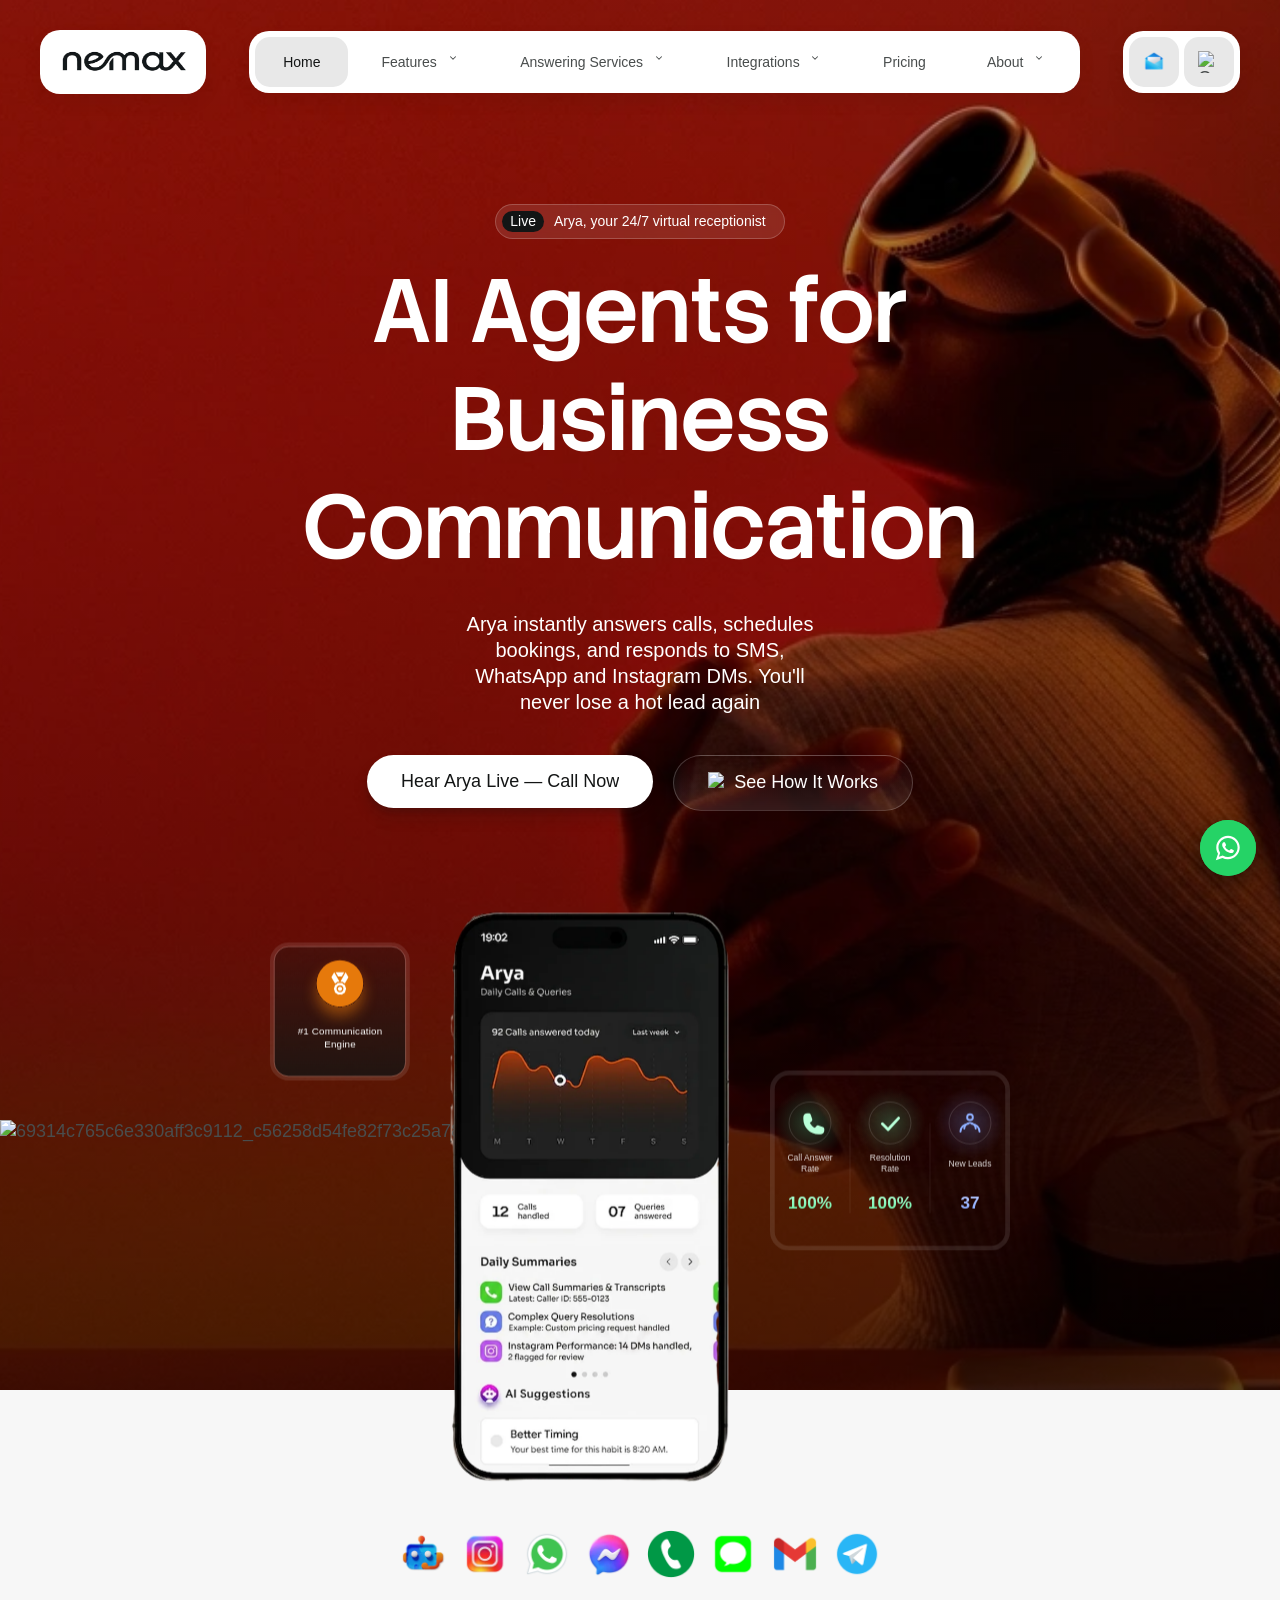
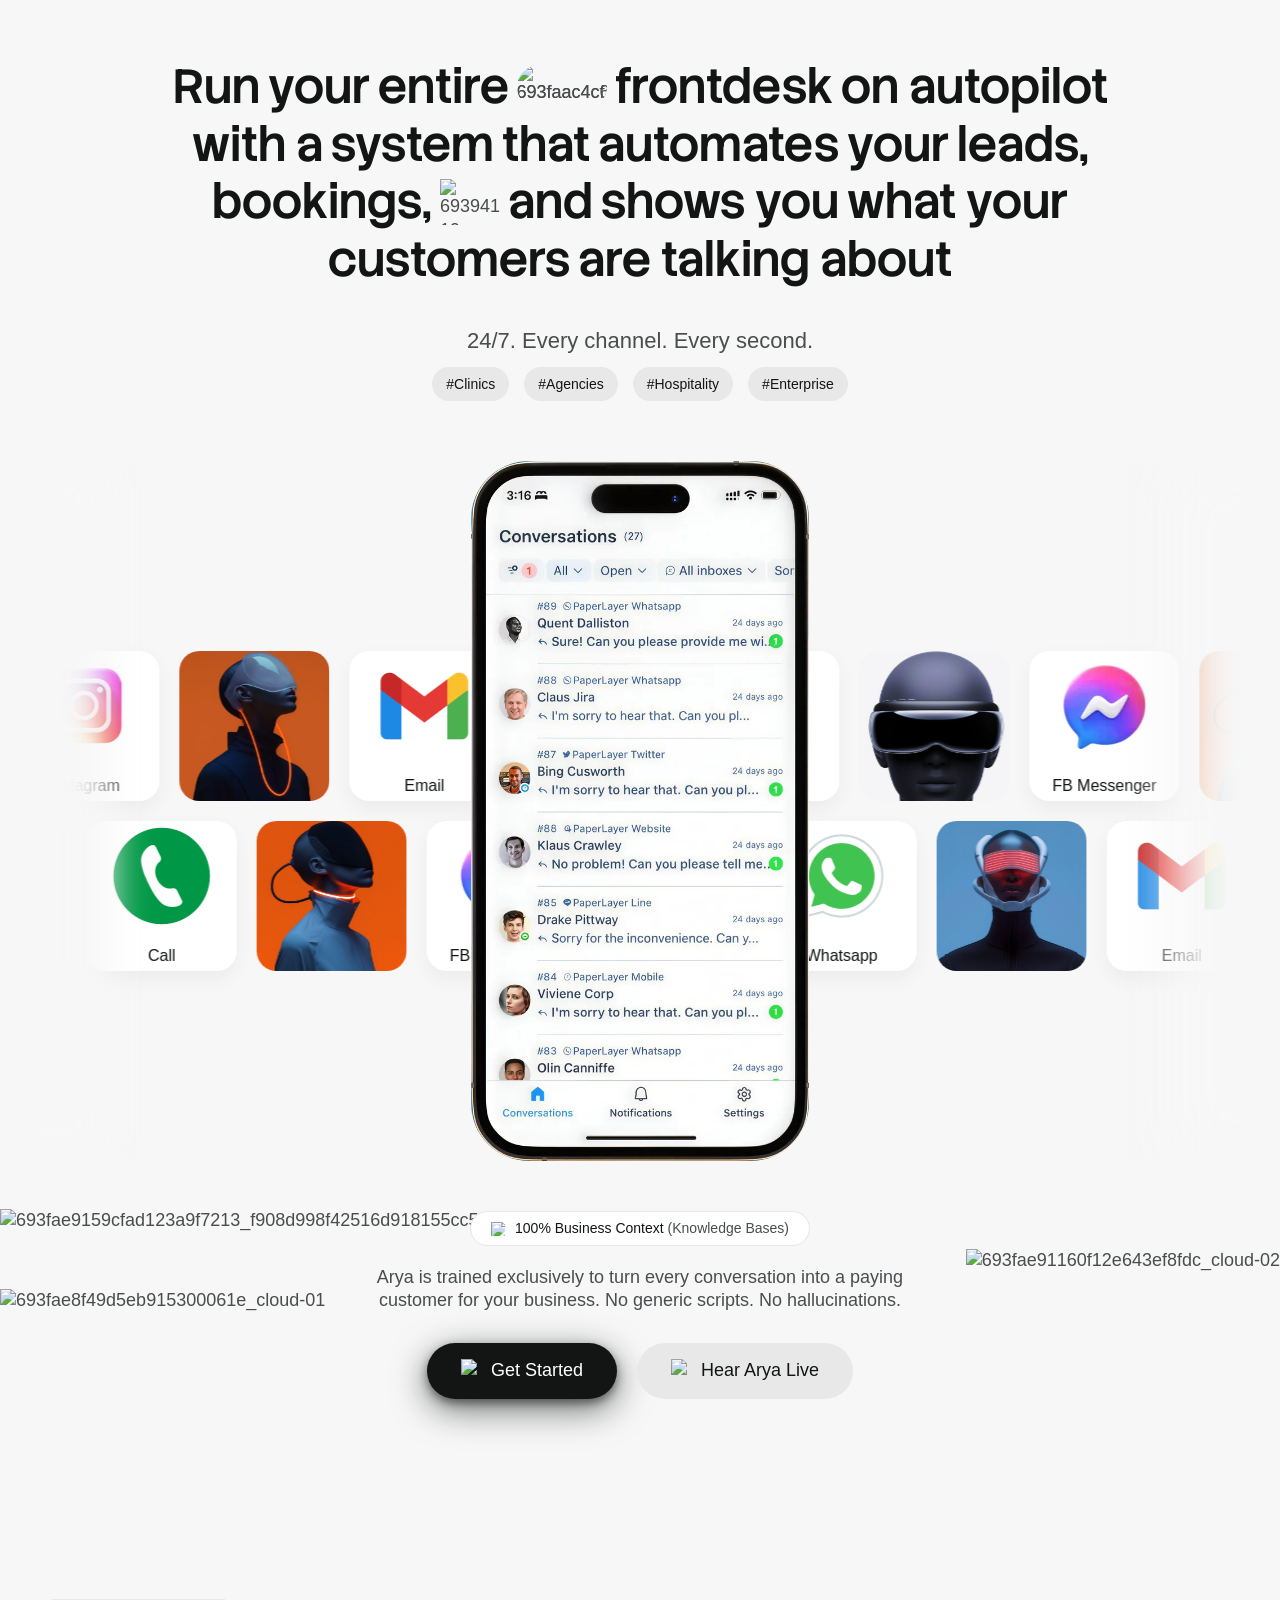
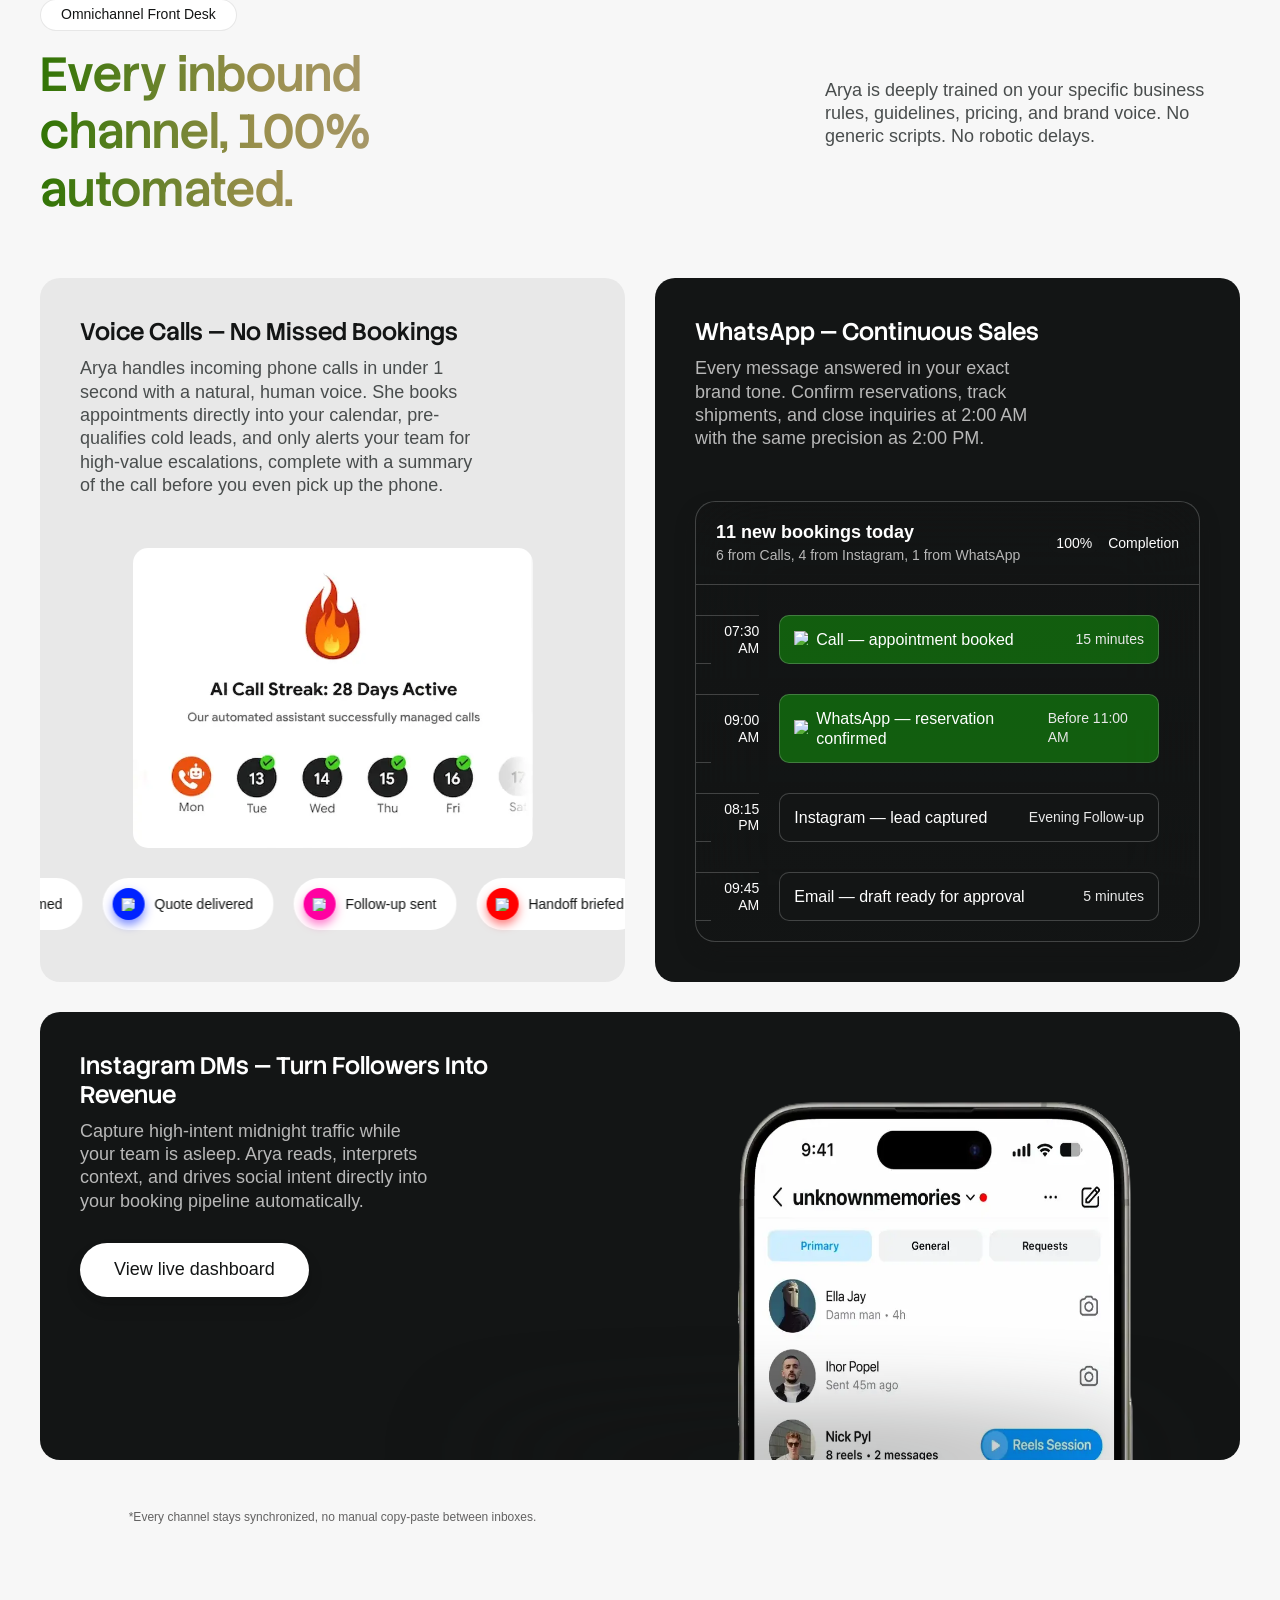
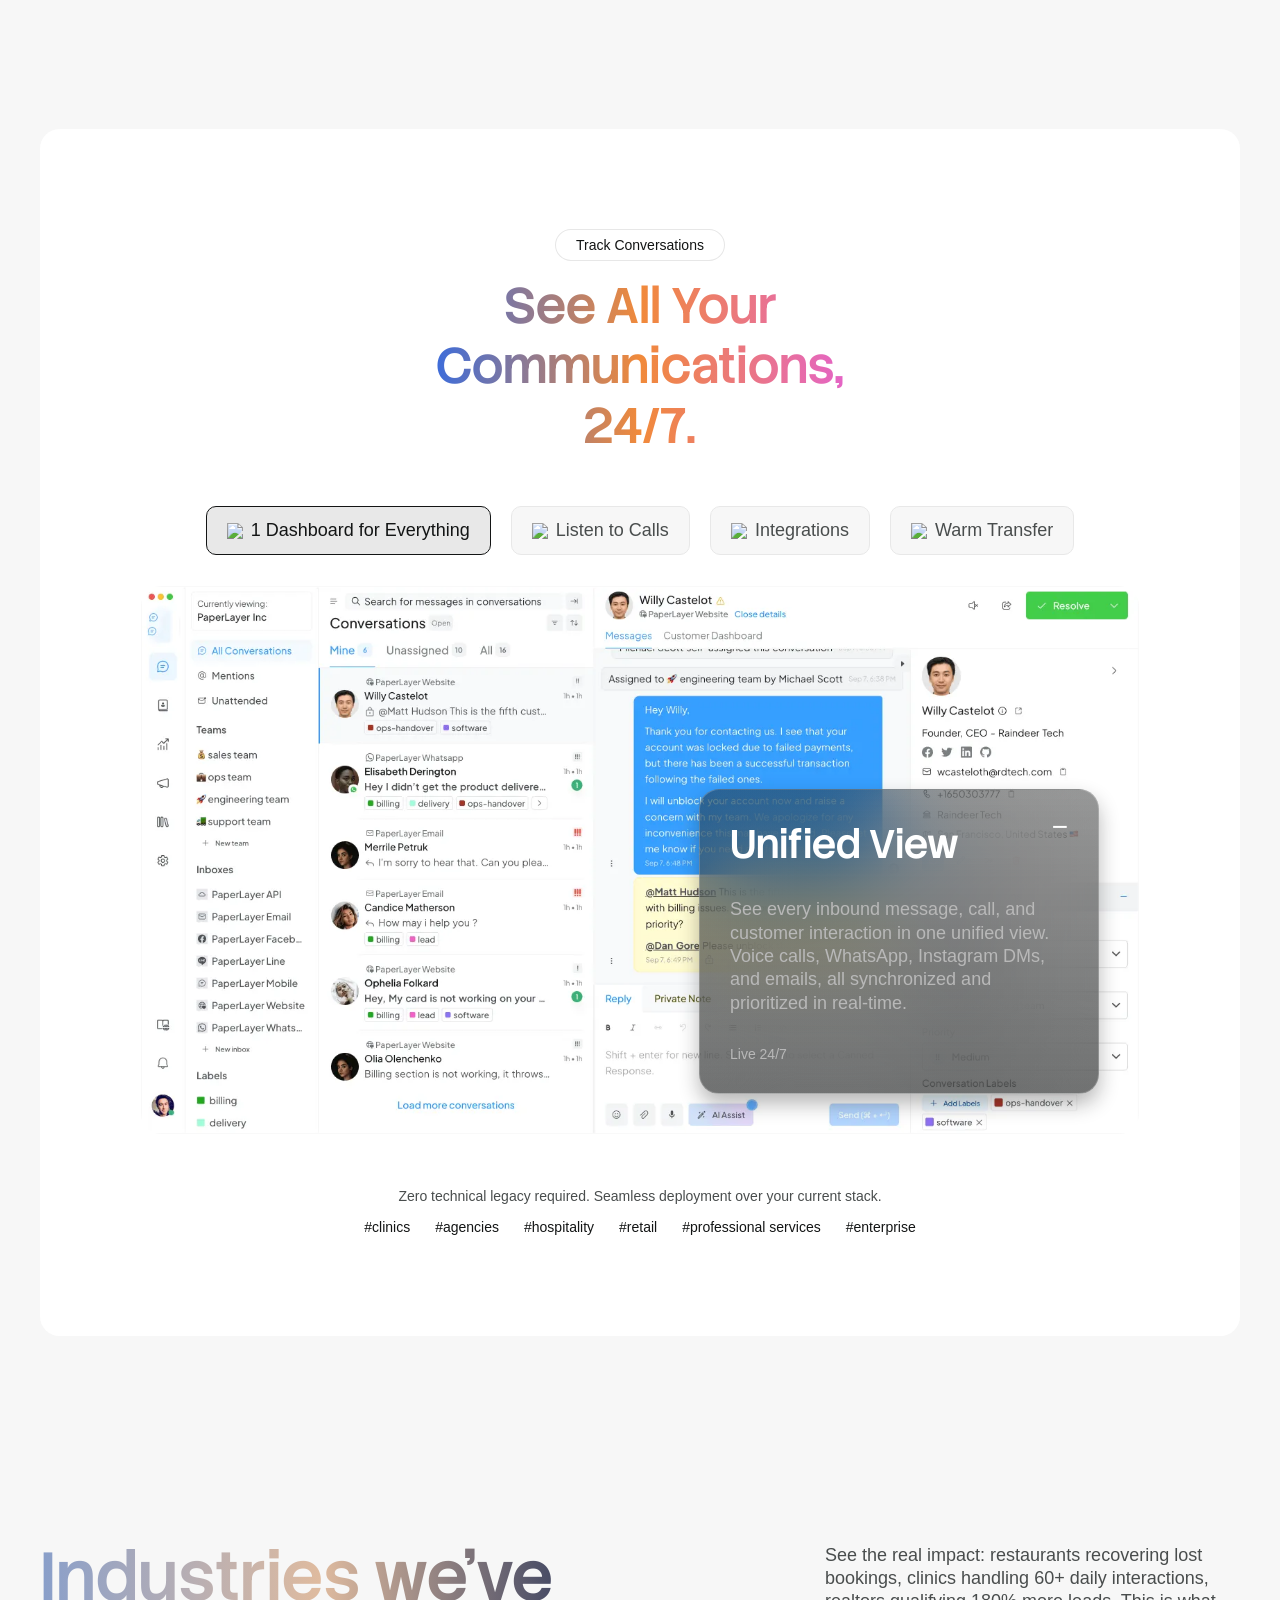
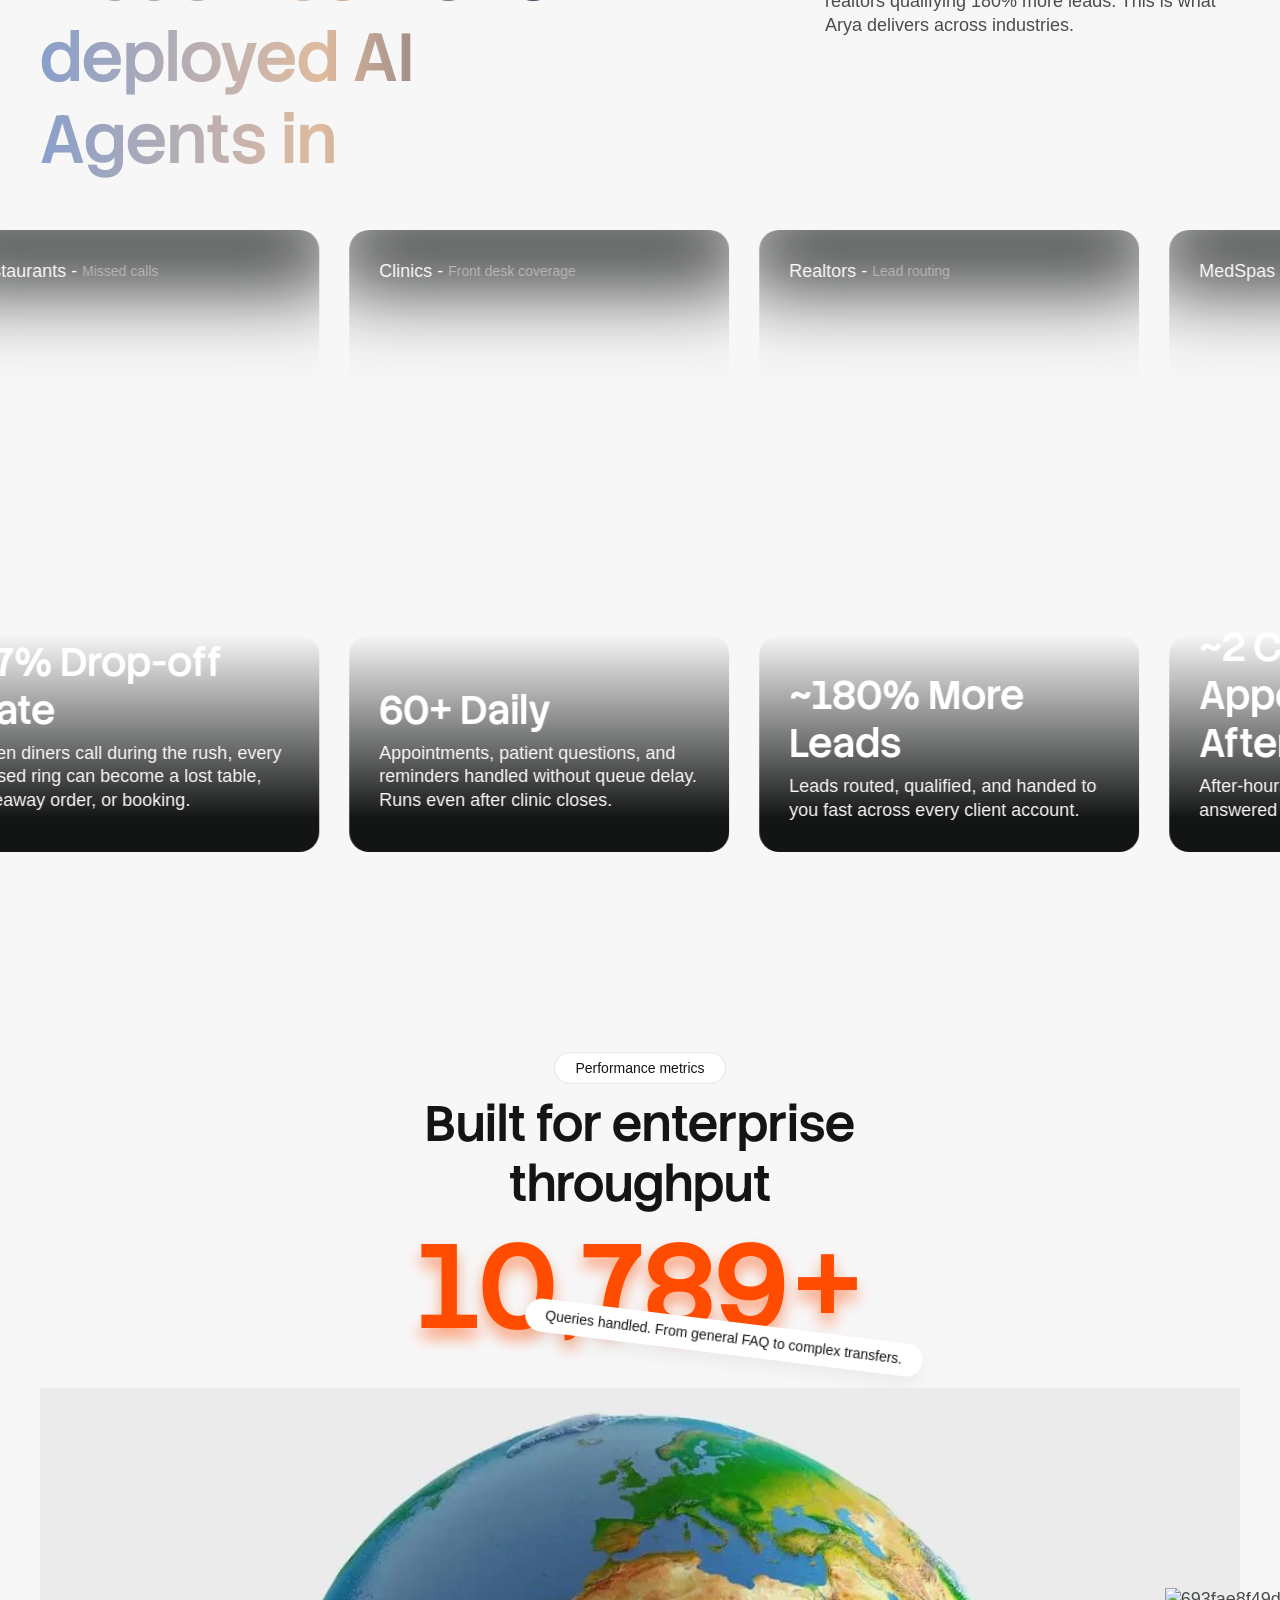
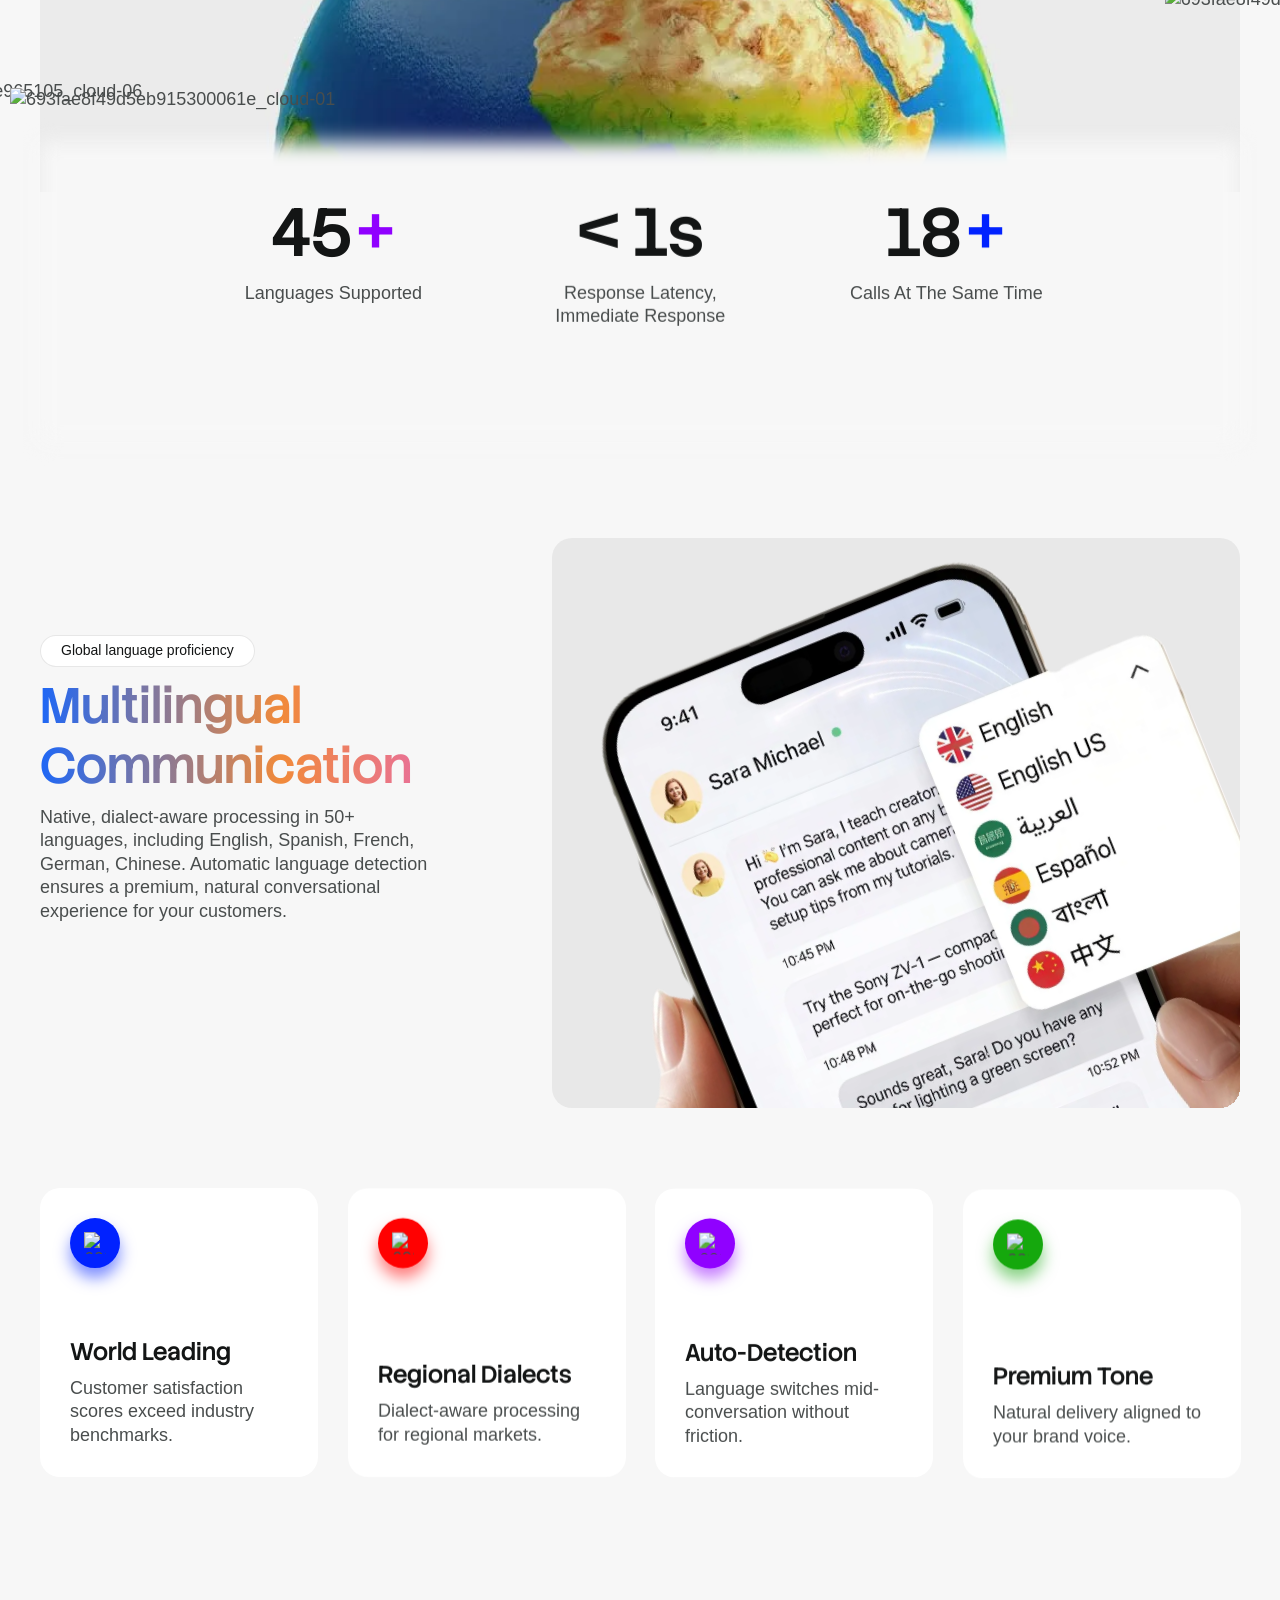
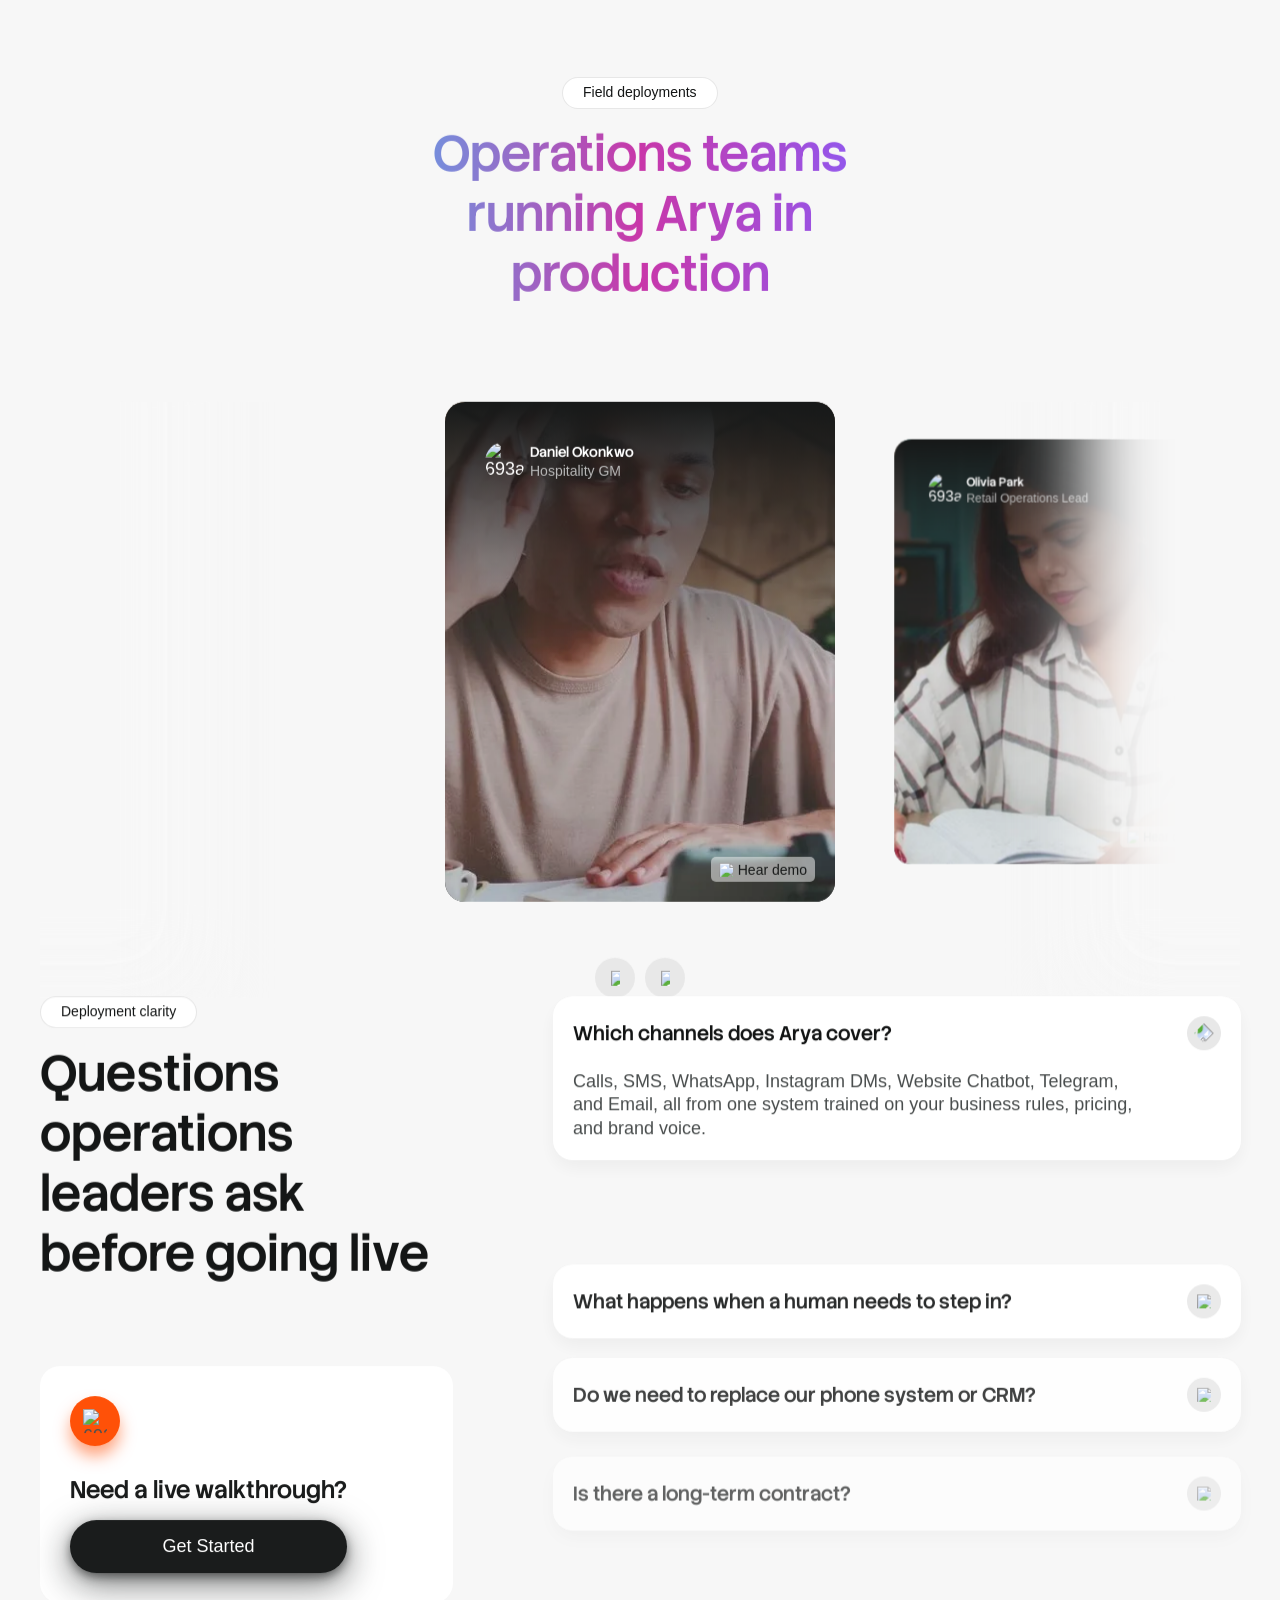
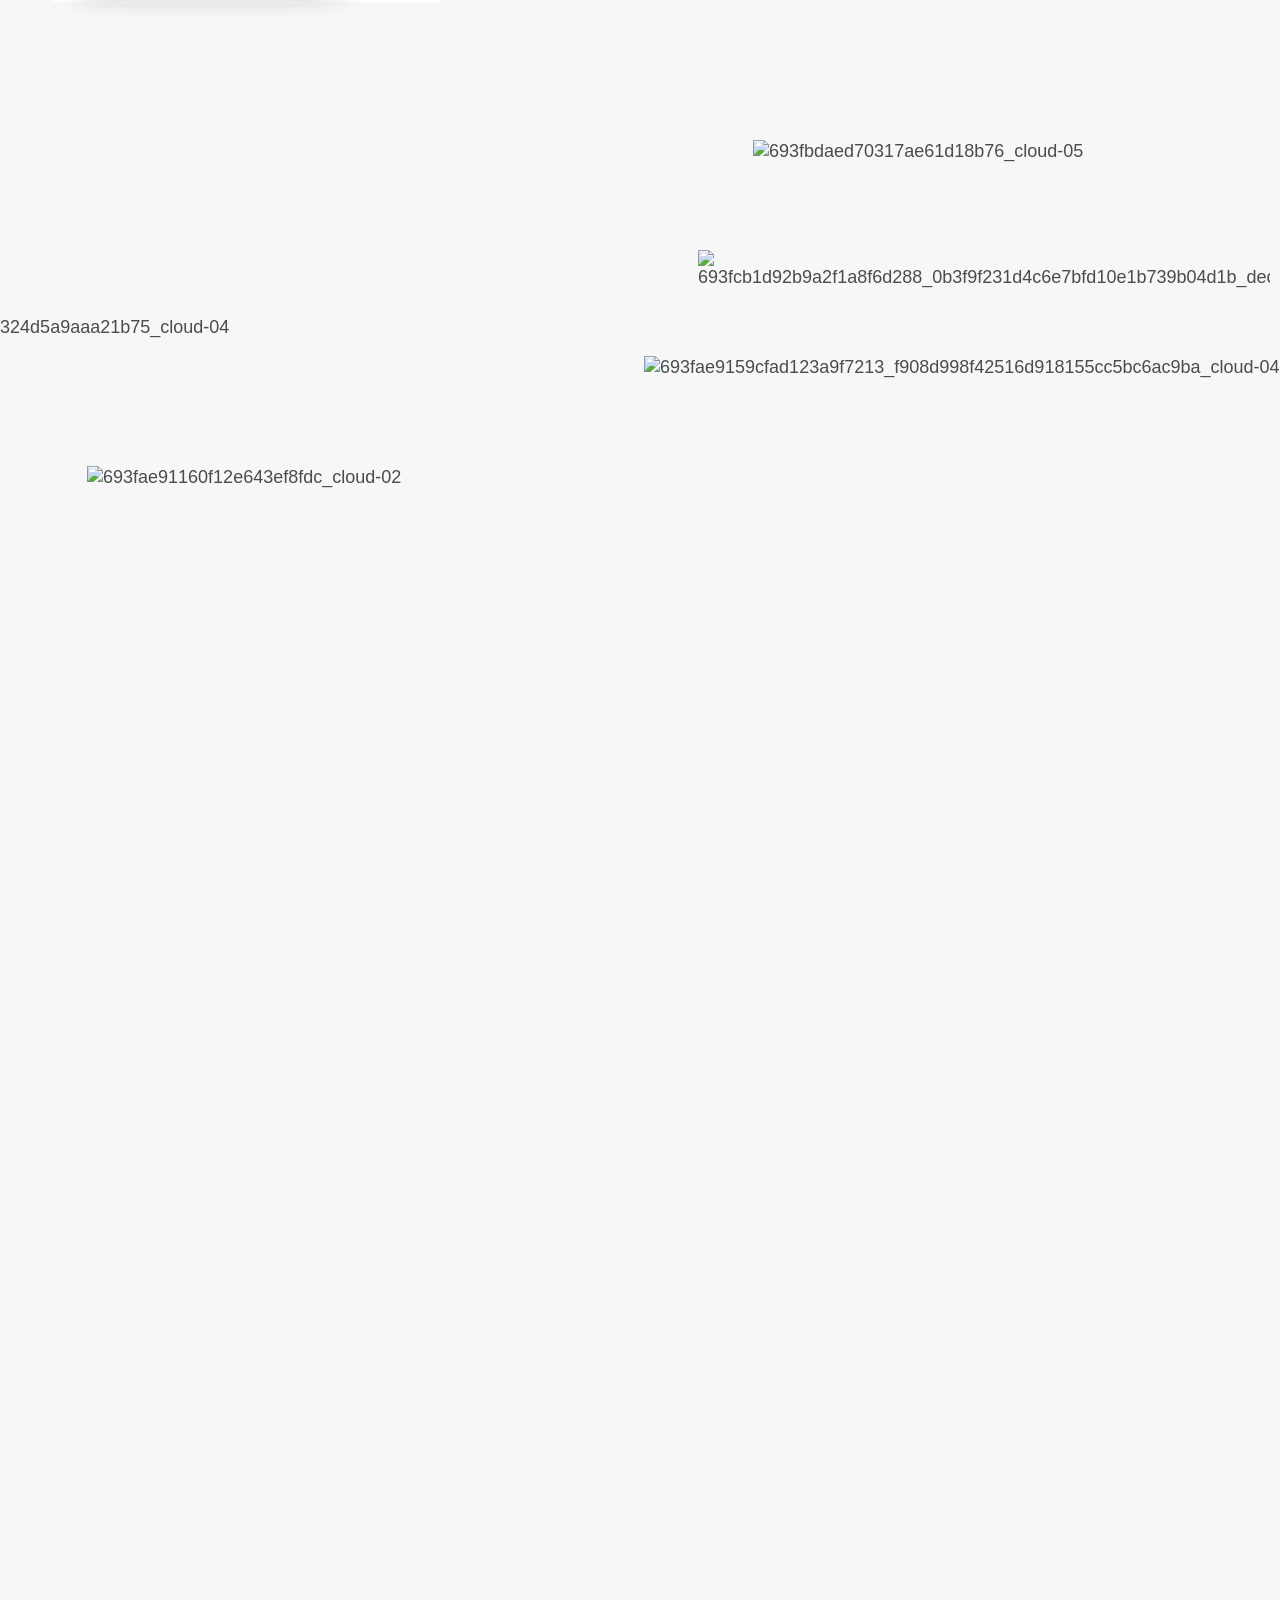
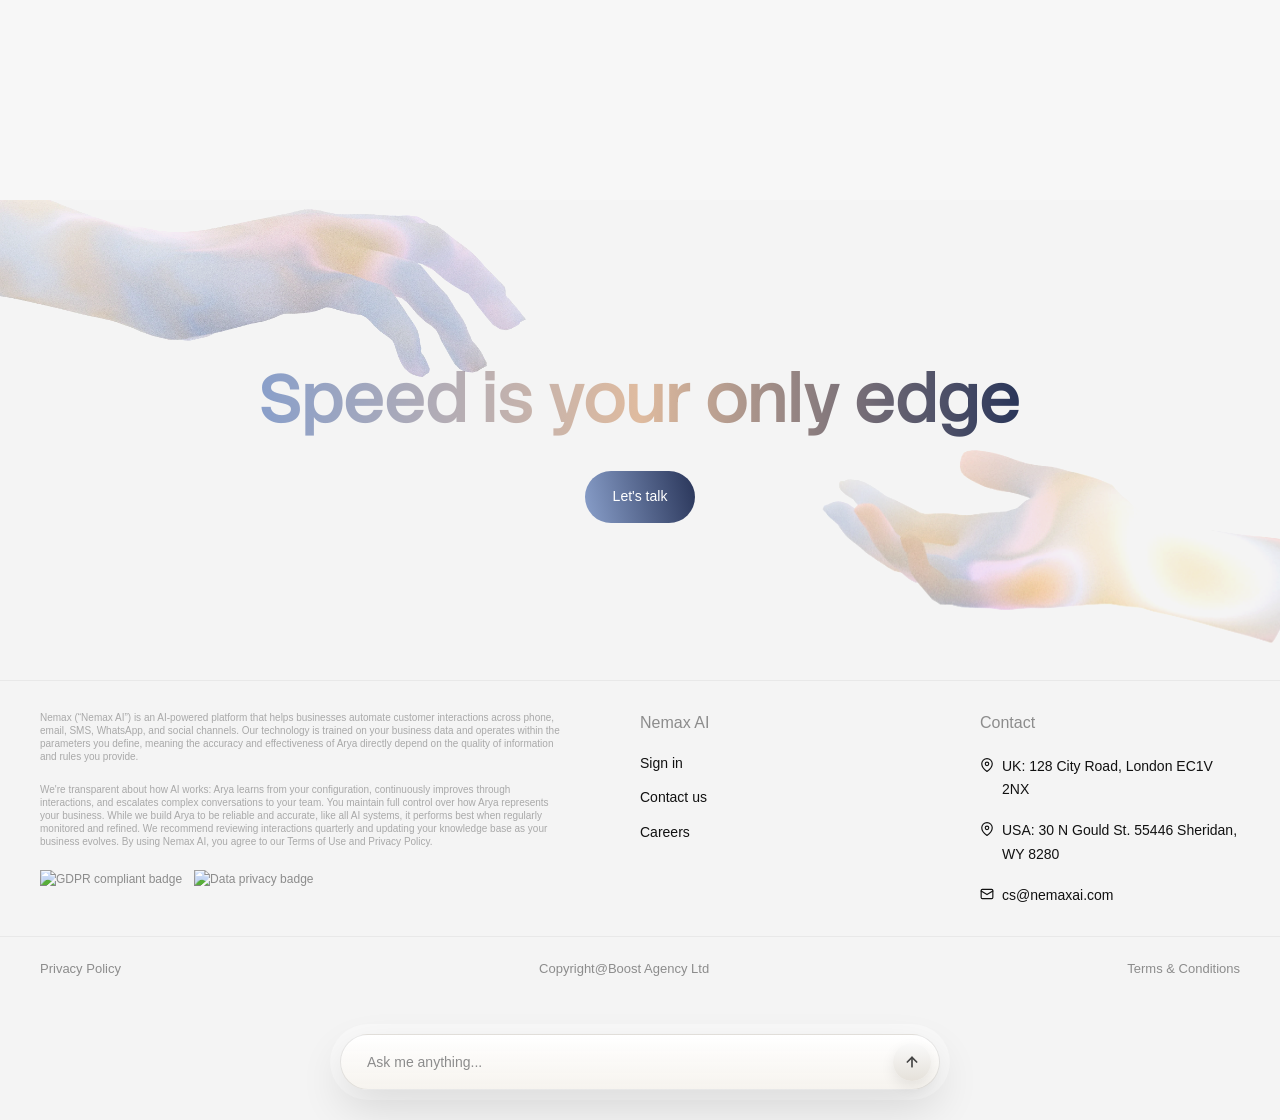
==== index.html @ 923f1799 "PageSpeed pass: unblock render, cache long-term, shrink oversized images - main.css, grid-distortion" ====
<!DOCTYPE html>
<html data-wf-domain="nemaxai.com" data-wf-page="692fd4f000a6f446ca91cb0e" data-wf-site="692fd4f000a6f446ca91cb33"
  lang="en">

<head>
  <meta charset="utf-8" />
  <link crossorigin="anonymous" href="https://cdn.prod.website-files.com" rel="preconnect" />
  <title>Nemax AI - Business Communication AI</title>
  <meta
    content="Nemax AI deploys custom AI voice receptionists and conversational agents that answer every call, message, and DM instantly. 24/7 omnichannel automation across Voice, WhatsApp, Instagram, and Email. Zero missed revenue."
    name="description" />
  <meta content="Nemax AI — AI Agents for Business Communication" property="og:title" />
  <meta
    content="Nemax AI builds AI receptionists and conversational agents that answer every call, message, and DM instantly. 24/7 omnichannel automation across Voice, SMS, WhatsApp, Instagram, Email, and Webchat."
    property="og:description" />
  <meta content="https://cdn.prod.website-files.com/692fd4f000a6f446ca91cb33/6944ccac91942e7be269cec1_open-graph.png"
    property="og:image" />
  <meta content="Nemax AI — AI Agents for Business Communication" name="twitter:title" />
  <meta
    content="Nemax AI deploys custom AI voice receptionists and conversational agents that answer every call, message, and DM instantly. 24/7 omnichannel automation across Voice, WhatsApp, Instagram, and Email. Zero missed revenue."
    name="twitter:description" />
  <meta content="website" property="og:type" />
  <meta content="summary_large_image" name="twitter:card" />
  <meta content="width=device-width, initial-scale=1" name="viewport" />

    <link rel="preload" as="image" href="assets/1.webp" media="(min-width: 768px)" fetchpriority="high" />
  <link rel="preload" as="image" href="assets/2.webp" media="(max-width: 767px)" fetchpriority="high" />
  <link href="css/main.css?v=20260716" rel="preload" as="style" onload="this.onload=null;this.rel='stylesheet'" />
  <noscript><link href="css/main.css?v=20260716" rel="stylesheet" type="text/css" /></noscript>
  <link href="css/grid-distortion.css?v=20260716" rel="preload" as="style" onload="this.onload=null;this.rel='stylesheet'" />
  <noscript><link href="css/grid-distortion.css?v=20260716" rel="stylesheet" type="text/css" /></noscript>
  <style>
    @media (min-width:992px) {
      html.w-mod-js:not(.w-mod-ix) [data-w-id="754c22e1-f203-d255-f1b7-88b23fd452a5"] {
        height: 700px;
      }

      html.w-mod-js:not(.w-mod-ix) [data-w-id="f11acc1e-6338-3809-3b2a-a2f63929fd11"] {
        opacity: 1;
      }

      html.w-mod-js:not(.w-mod-ix) [data-w-id="6629111b-9c67-6624-644a-b3fc23dc7fbb"] {
        opacity: 1;
      }
    }

    @media (max-width: 767px) {
      .mobile-image {
        border-radius: 28px !important;
      }
    }
  </style>
  <link href="https://fonts.googleapis.com" rel="preconnect" />
  <link crossorigin="anonymous" href="https://fonts.gstatic.com" rel="preconnect" />
  <link href="https://cdn.cosmos.so" rel="preconnect" />
  <link href="https://obsidianos.com" rel="preconnect" />
  <link href="https://fonts.googleapis.com/css2?family=Stack+Sans+Headline:wght@400;500&amp;family=Google+Sans+Flex:wght@400&amp;display=swap" rel="preload" as="style" onload="this.onload=null;this.rel='stylesheet'" />
  <noscript><link href="https://fonts.googleapis.com/css2?family=Stack+Sans+Headline:wght@400;500&amp;family=Google+Sans+Flex:wght@400&amp;display=swap" rel="stylesheet" /></noscript>
  <script
    type="text/javascript">!function (o, c) { var n = c.documentElement, t = " w-mod-"; n.className += t + "js", ("ontouchstart" in o || o.DocumentTouch && c instanceof DocumentTouch) && (n.className += t + "touch") }(window, document);</script>
  <link href="assets/Logos/Nemax AI Logo WR.png" rel="shortcut icon" type="image/x-icon" />
  <link href="https://cdn.prod.website-files.com/692fd4f000a6f446ca91cb33/69412c58d016b78c40940d8b_webclip.png"
    rel="apple-touch-icon" />
  <style>
    .w-webflow-badge {
      position: fixed !important;
      display: None !important;
      visibility: hidden !important;
    }
  </style>
</head>

<body>
  <script src="js/header.js?v=20260716" type="text/javascript"></script>
  <section class="hero-section" fetchpriority="high">
    <div class="hero-media-stage" aria-hidden="true">
      <picture>
        <source media="(max-width: 767px)" srcset="assets/2.webp" />
        <img class="hero-background-image" alt="Arya AI receptionist" src="assets/1.webp" loading="eager" fetchpriority="high" width="1920" height="1080" />
      </picture>
      <div class="hero-media-overlay"></div>
    </div>
    <div class="container">
      <div class="hero-item">
        <div class="hero-badge" data-w-id="6275884b-4ea4-b602-40b8-a73da56c21fc" style="opacity:0">
          <div class="badge">Live</div>
          <div class="badge-text">Arya, your 24/7 virtual receptionist</div>
        </div>
        <h1 class="hero-title" data-w-id="cc951718-c584-7536-1330-88981d2c7715" style="opacity:0">AI Agents for <br>
          Business Communication</h1>
        <p class="hero-description" data-w-id="85609163-f2e8-c296-d6a5-53b7bfba41a9" style="opacity:0">Arya instantly answers calls, schedules bookings, and responds to SMS, WhatsApp and Instagram DMs. You'll never lose a hot lead again</p>
        <div class="hero-button-inline" data-w-id="97957c89-f61a-fa2b-91da-48dfbde9d0d5" style="opacity:0"><a
            class="button-black w-variant-44ac93c6-64e8-c70f-5190-34c279fe7231 w-inline-block"
            data-w-id="043f7d07-2174-a763-34b4-123a1db8a825" data-wf--button-black--variant="button-white"
            href="tel:+12137552838">
            <div class="button-text-wrap">
              <div class="button-text w-variant-44ac93c6-64e8-c70f-5190-34c279fe7231 one">Hear Arya Live — Call Now
              </div>
              <div class="button-text w-variant-44ac93c6-64e8-c70f-5190-34c279fe7231 two">Hear Arya Live — Call Now
              </div>
            </div>
          </a><a class="button-outline w-inline-block" data-w-id="f5d5a028-0494-7aa9-8999-de7ea8ed0044" href="#usecase">
            <div class="button-outline-wrap">
              <div class="button-outline-icon one"><img alt="69302913b10282da99569eaf_icon-03" class="play-icon"
                  loading="lazy"
                  src="https://cdn.prod.website-files.com/692fd4f000a6f446ca91cb33/69302913b10282da99569eaf_icon-03.svg" />
                <div class="button-outline-text">See How It Works</div>
              </div>
              <div class="button-outline-icon two"><img alt="69302913b10282da99569eaf_icon-03" class="play-icon"
                  loading="lazy"
                  src="https://cdn.prod.website-files.com/692fd4f000a6f446ca91cb33/69302913b10282da99569eaf_icon-03.svg" />
                <div class="button-outline-text">See How It Works</div>
              </div>
            </div>
          </a></div>
        <p class="badge-text" data-w-id="97957c89-f61a-fa2b-91da-48dfbde9d0d6" style="opacity:0">Zero Contract. Live in
          24 hours. Set Up via a Single Call.</p>
      </div>
      <div class="hero-image-item" data-w-id="ac65181e-43d6-a26f-5736-8be33623e601" style="opacity:0">
        <img alt="heroside1" class="dashboard-01" data-w-id="3051b51d-bf6f-16d2-396b-6ce436a49848"
          id="w-node-_3051b51d-bf6f-16d2-396b-6ce436a49848-ca91cb0e" loading="lazy" src="assets/heroside1.svg" /><img
          alt="Arya Dashboard" class="dashboard-02" data-w-id="ad845c90-5875-edbd-040e-7208394f7059"
          id="w-node-ad845c90-5875-edbd-040e-7208394f7059-ca91cb0e" loading="lazy"
          src="assets/Arya Dashboard.webp" /><img alt="heroside2" class="dashboard-03"
          data-w-id="99292349-c841-c5d9-12de-283da1990163" id="w-node-_99292349-c841-c5d9-12de-283da1990163-ca91cb0e"
          loading="lazy" src="assets/heroside2.svg" />
      </div>
    </div>
    <div class="hero-overlay"></div><img alt="69314c765c6e330aff3c9112_c56258d54fe82f73c25a78279938bc14_vector-01"
      class="hero-vector" fetchpriority="high" loading="lazy" sizes="(max-width: 1920px) 100vw, 1920px"
      src="https://cdn.prod.website-files.com/692fd4f000a6f446ca91cb33/69314c765c6e330aff3c9112_c56258d54fe82f73c25a78279938bc14_vector-01.webp"
      srcset="https://cdn.prod.website-files.com/692fd4f000a6f446ca91cb33/69314c765c6e330aff3c9112_c56258d54fe82f73c25a78279938bc14_vector-01-p-500.webp 500w, https://cdn.prod.website-files.com/692fd4f000a6f446ca91cb33/69314c765c6e330aff3c9112_c56258d54fe82f73c25a78279938bc14_vector-01-p-800.webp 800w, https://cdn.prod.website-files.com/692fd4f000a6f446ca91cb33/69314c765c6e330aff3c9112_c56258d54fe82f73c25a78279938bc14_vector-01-p-1080.webp 1080w, https://cdn.prod.website-files.com/692fd4f000a6f446ca91cb33/69314c765c6e330aff3c9112_c56258d54fe82f73c25a78279938bc14_vector-01-p-1600.webp 1600w, https://cdn.prod.website-files.com/692fd4f000a6f446ca91cb33/69314c765c6e330aff3c9112_c56258d54fe82f73c25a78279938bc14_vector-01.webp 1920w" />
  </section>
  <div class="container">
    <style>
      .hero-contact-grid-local {
        display: flex;
        flex-wrap: wrap;
        gap: 14px;
        justify-content: center;
        align-items: center;
        width: 100%;
        max-width: 640px;
        margin: 40px auto 0;
      }

      .hero-contact-grid-local img {
        width: 48px;
        height: 48px;
        object-fit: contain;
        display: block;
        transition: filter .15s ease;
      }

      .hero-contact-grid-local img:hover {
        filter: drop-shadow(0 8px 14px rgba(0, 0, 0, 0.12));
      }

      @media (max-width:767px) {
        .hero-contact-grid-local img {
          width: 40px;
          height: 40px
        }
      }
    </style>
    <div class="hero-contact-grid-local" aria-label="Contact channels">
      <a class="hero-contact-item-local" href="#" aria-label="Website Chatbot" title="Website Chatbot">
        <img alt="image" src="assets/icons/IHysZUX4jjC9.webp" loading="lazy">
      </a>
      <a class="hero-contact-item-local" href="#" aria-label="Instagram" title="Instagram">
        <img alt="image" src="assets/icons/nj0Uj45LGUYh.webp" loading="lazy">
      </a>
      <a class="hero-contact-item-local" href="#" aria-label="WhatsApp" title="WhatsApp">
        <img alt="image" src="assets/icons/16713.webp" loading="lazy">
      </a>
      <a class="hero-contact-item-local" href="#" aria-label="Facebook Messenger" title="Messenger">
        <img alt="image" src="assets/icons/VFMgSms8GmnV.webp" loading="lazy">
      </a>
      <a class="hero-contact-item-local" href="#" aria-label="Call" title="Call">
        <img alt="image" src="assets/icons/N9MdzChPRy4a.webp" loading="lazy">
      </a>
      <a class="hero-contact-item-local" href="#" aria-label="SMS" title="SMS">
        <img alt="image" src="assets/icons/J6pBf3G6DZGM.webp" loading="lazy">
      </a>
      <a class="hero-contact-item-local" href="#" aria-label="Email" title="Email">
        <img alt="image" src="assets/icons/P7UIlhbpWzZm.webp" loading="lazy">
      </a>
      <a class="hero-contact-item-local" href="#" aria-label="Telegram" title="Telegram">
        <img alt="image" src="assets/icons/63306.png" loading="lazy">
      </a>
    </div>
  </div>
  <section class="about-section section-spacing-bottom">
    <div class="container">
      <div class="about-top-item">
        <div class="about-title-wrap" data-w-id="b7e3a7bf-a2a4-c0bb-530f-1a8546c86208" style="opacity:0">
          <div class="about-title">Run</div>
          <div class="about-title">your</div>
          <div class="about-title">entire </div>
          <div class="about-image-wrap" data-w-id="3b48270f-0758-ae3c-65f8-62c213b32470"><img
              alt="693faac4c68b81605e54f8d4_about-01" class="about-image one" loading="lazy"
              src="https://cdn.cosmos.so/d66de70a-b80a-44dc-9de3-2a5adb162e94?format=jpeg"
              style="display:block" /><img alt="693faac47dbf0bf4e7b79c12_about-02" class="about-image two"
              loading="lazy"
              src="https://cdn.cosmos.so/d7509bb9-bd59-47e4-ad7a-cf61ff39aaf4?format=jpeg"
              style="display:none" /><img alt="693faac4cfa8516005d6eaf8_about-03" class="about-image three"
              loading="lazy"
              src="https://cdn.cosmos.so/134c6aa8-0bfc-43dc-b25a-9b55999df2eb?format=jpeg"
              style="display:none" /><img alt="693faac465d7e0efc16c2bd4_about-04" class="about-image four"
              loading="lazy"
              src="https://cdn.cosmos.so/d1da76d8-204c-41de-a070-aa72423f382b?format=jpeg"
              style="display:none" /></div>
          <div class="about-title">frontdesk</div>
          <div class="about-title">on autopilot</div>
          <div class="about-title">with a</div>
          <div class="about-title">system</div>
          <div class="about-title">that</div>
          <div class="about-title">automates</div>
          <div class="about-title">your</div>
          <div class="about-title">leads,</div>
          <div class="about-title">bookings,</div><img alt="69394185dc3b60a719807496_icon-19" class="about-vector"
            loading="lazy"
            src="https://cdn.prod.website-files.com/692fd4f000a6f446ca91cb33/69394185dc3b60a719807496_icon-19.svg" />
          <div class="about-title">and</div>
          <div class="about-title">shows you</div>
          <div class="about-title">what your</div>
          <div class="about-title">customers</div>
          <div class="about-title">are talking about</div>
        </div>
        <div class="about-info" data-w-id="e4ab4a2f-b239-6d99-b5c6-ace13e1fceca" style="opacity:0">
          <div class="about-info-title">24/7. Every channel. Every second.</div>
          <div class="about-badge-item">
            <div class="about-badge">#Clinics</div>
            <div class="about-badge">#Agencies</div>
            <div class="about-badge">#Hospitality</div>
            <div class="about-badge">#Enterprise</div>
          </div>
        </div>
      </div>
      <div class="about-center-item" data-w-id="32a08e08-cd90-f75e-c637-080761b73448" style="opacity:0">
        <div class="about-mobile-item">
          <div class="marquee-left" data-w-id="5a084a40-a356-4d2f-d673-c2d2531f1e0e">
            <div class="marquee-list-left">
              <div class="marquee-item">
                <div class="miscc"><img alt="image" class="marquee-icon" loading="lazy"
                    src="assets/icons/N9MdzChPRy4a.webp" />
                </div>
                <div class="marquee-text">Call</div>
              </div><img alt="6939392f6ed0dd9dbb9f2465_marquee-image-01" class="marquee-image" loading="lazy"
                src="https://cdn.prod.website-files.com/692fd4f000a6f446ca91cb33/6939392f6ed0dd9dbb9f2465_marquee-image-01.webp" />
              <div class="marquee-item">
                <div class="miscc"><img alt="image" class="marquee-icon" loading="lazy"
                    src="assets/icons/16713.webp" />
                </div>
                <div class="marquee-text">WhatsApp</div>
              </div><img alt="Arya Mask" class="marquee-image" loading="lazy" src="assets/Arya Mask.webp" />
              <div class="marquee-item">
                <div class="miscc"><img alt="image" class="marquee-icon" loading="lazy"
                    src="assets/icons/nj0Uj45LGUYh.webp" />
                </div>
                <div class="marquee-text">Instagram</div>
              </div><img alt="Arya Blue Orange" class="marquee-image" loading="lazy"
                src="assets/Arya Blue Orange.webp" />
              <div class="marquee-item">
                <div class="miscc"><img alt="image" class="marquee-icon" loading="lazy"
                    src="assets/icons/P7UIlhbpWzZm.webp" />
                </div>
                <div class="marquee-text">Email</div>
              </div><img alt="Arya Blue" class="marquee-image" loading="lazy" src="assets/Arya Blue.webp" />
              <div class="marquee-item">
                <div class="miscc"><img alt="image" class="marquee-icon" loading="lazy"
                    src="assets/icons/J6pBf3G6DZGM.webp" />
                </div>
                <div class="marquee-text">SMS</div>
              </div><img alt="AryaMonochrome 2" class="marquee-image" loading="lazy"
                src="assets/AryaMonochrome 2.webp" />
              <div class="marquee-item">
                <div class="misc"><img alt="image" class="marquee-icon" loading="lazy"
                    src="assets/icons/VFMgSms8GmnV.webp" />
                </div>
                <div class="marquee-text">FB Messenger</div>
              </div><img alt="Arya Orange" class="marquee-image" loading="lazy" src="assets/Arya Orange.webp" />
            </div>
            <div class="marquee-list-left">
              <div class="marquee-item">
                <div class="miscc"><img alt="image" class="marquee-icon" loading="lazy"
                    src="assets/icons/16713.webp" />
                </div>
                <div class="marquee-text">Call</div>
              </div><img alt="6939392f6ed0dd9dbb9f2465_marquee-image-01" class="marquee-image" loading="lazy"
                src="https://cdn.prod.website-files.com/692fd4f000a6f446ca91cb33/6939392f6ed0dd9dbb9f2465_marquee-image-01.webp" />
              <div class="marquee-item">
                <div class="miscc"><img alt="image" class="marquee-icon" loading="lazy"
                    src="assets/icons/nj0Uj45LGUYh.webp" />
                </div>
                <div class="marquee-text">WhatsApp</div>
              </div><img alt="Arya Mask" class="marquee-image" loading="lazy" src="assets/Arya Mask.webp" />
              <div class="marquee-item">
                <div class="miscc"><img alt="image" class="marquee-icon" loading="lazy"
                    src="assets/icons/P7UIlhbpWzZm.webp" />
                </div>
                <div class="marquee-text">Instagram</div>
              </div><img alt="Arya Blue Orange" class="marquee-image" loading="lazy"
                src="assets/Arya Blue Orange.webp" />
              <div class="marquee-item">
                <div class="miscc"><img alt="image" class="marquee-icon" loading="lazy"
                    src="assets/icons/P7UIlhbpWzZm.webp" />
                </div>
                <div class="marquee-text">Email</div>
              </div><img alt="Arya Grey" class="marquee-image" loading="lazy" src="assets/Arya Grey.webp" />
              <div class="marquee-item">
                <div class="miscc"><img alt="image" class="marquee-icon" loading="lazy"
                    src="assets/icons/J6pBf3G6DZGM.webp" />
                </div>
                <div class="marquee-text">SMS</div>
              </div><img alt="Arya Blue" class="marquee-image" loading="lazy" src="assets/Arya Blue.webp" />
              <div class="marquee-item">
                <div class="miscc"><img alt="image" class="marquee-icon" loading="lazy"
                    src="assets/icons/VFMgSms8GmnV.webp" />
                </div>
                <div class="marquee-text">FB Messenger</div>
              </div><img alt="Arya Orange" class="marquee-image" loading="lazy" src="assets/Arya Orange.webp" />
            </div>
          </div>
          <div class="marquee-right">
            <div class="marquee-list-right"><img alt="6939458b378d578d4f9bf365_marquee-image-08"
                class="marquee-image" loading="lazy"
                src="https://cdn.prod.website-files.com/692fd4f000a6f446ca91cb33/6939458b378d578d4f9bf365_marquee-image-08.webp" />
              <div class="marquee-item">
                <div class="miscc"><img alt="image" class="marquee-icon" loading="lazy"
                    src="assets/icons/16713.webp" />
                </div>
                <div class="marquee-text">WhatsApp</div>
              </div><img alt="Arya Face Front" class="marquee-image" loading="lazy"
                src="assets/Arya Face Front.webp" />
              <div class="marquee-item">
                <div class="miscc"><img alt="image" class="marquee-icon" loading="lazy"
                    src="assets/icons/N9MdzChPRy4a.webp" />
                </div>
                <div class="marquee-text">Call</div>
              </div><img alt="Arya Orange" class="marquee-image" loading="lazy" src="assets/Arya Orange.webp" />
              <div class="marquee-item">
                <div class="misc"><img alt="image" class="marquee-icon" loading="lazy"
                    src="assets/icons/VFMgSms8GmnV.webp" />
                </div>
                <div class="marquee-text">FB Messenger</div>
              </div><img alt="Arya Hologram" class="marquee-image" loading="lazy"
                src="assets/Arya Hologram.webp" />
              <div class="marquee-item">
                <div class="miscc"><img alt="image" class="marquee-icon" loading="lazy"
                    src="assets/icons/16713.webp" />
                </div>
                <div class="marquee-text">Whatsapp</div>
              </div><img alt="Arya Grey" class="marquee-image" loading="lazy" src="assets/Arya Grey.webp" />
              <div class="marquee-item">
                <div class="miscc"><img alt="image" class="marquee-icon" loading="lazy"
                    src="assets/icons/P7UIlhbpWzZm.webp" />
                </div>
                <div class="marquee-text">Email</div>
              </div><img alt="Arya Blue Orange" class="marquee-image" loading="lazy"
                src="assets/Arya Blue Orange.webp" />
              <div class="marquee-item">
                <div class="miscc"><img alt="image" class="marquee-icon" loading="lazy"
                    src="assets/icons/P7UIlhbpWzZm.webp" />
                </div>
                <div class="marquee-text">Instagram</div>
              </div><img alt="Arya Mask" class="marquee-image" loading="lazy" src="assets/Arya Mask.webp" />
            </div>
          </div>
        </div>
        <div class="decoration-left"></div>
        <div class="decoration-right"></div><img alt="AI Agent Chat Arya" class="mobile-image" loading="lazy"
          style="border-radius: 58px;" src="assets/AI Agent Chat Arya.webp" />
      </div>
      <div class="about-bottom-item">
        <div class="about-bottom-badge" data-w-id="ee83e5a7-f4b7-6f6e-198d-aff84df62d47" style="opacity:0"><img
            alt="693952af79fd0f4486db02df_icon-20" class="star-icon" loading="lazy"
            src="https://cdn.prod.website-files.com/692fd4f000a6f446ca91cb33/693952af79fd0f4486db02df_icon-20.svg" />
          <div class="about-text"><span class="text-black">100% Business Context</span> (Knowledge Bases)
          </div>
        </div>
        <p class="about-description" data-w-id="928e2c14-83d3-b9a5-3599-8ea088a16dd6" style="opacity:0">Arya is trained exclusively to turn every conversation into a paying customer for your business. No generic scripts. No hallucinations.</p>
        <div class="button-inline" data-w-id="6d9ffe18-5a60-992a-1789-df76c98f94ff" style="opacity:0"><a
            class="black-button-icon w-inline-block" data-w-id="6d578e12-fa4d-f7c0-77e6-dc382049dff0"
            data-wf--black-button-icon--variant="button-black-icon" href="https://calendly.com/nemaxaiofficial/30min">
            <div class="button-icon-wrap">
              <div class="button-icon one"><img
                  alt="692feaa804f39aa389820750_fd15b4760c31355da0251d743262881b_icon-01" class="button-icons"
                  loading="lazy"
                  src="https://cdn.prod.website-files.com/692fd4f000a6f446ca91cb33/692feaa804f39aa389820750_fd15b4760c31355da0251d743262881b_icon-01.svg" />
                <div class="button-texts">Get Started</div>
              </div>
              <div class="button-icon two"><img
                  alt="692feaa804f39aa389820750_fd15b4760c31355da0251d743262881b_icon-01" class="button-icons"
                  loading="lazy"
                  src="https://cdn.prod.website-files.com/692fd4f000a6f446ca91cb33/692feaa804f39aa389820750_fd15b4760c31355da0251d743262881b_icon-01.svg" />
                <div class="button-texts">Get Started</div>
              </div>
            </div>
          </a><a class="black-button-icon w-variant-c851106f-62bb-11c3-d9d0-97dd8a6667be w-inline-block"
            data-w-id="6d578e12-fa4d-f7c0-77e6-dc382049dff0" data-wf--black-button-icon--variant="button-gray-3"
            href="tel:+12137552838">
            <div class="button-icon-wrap">
              <div class="button-icon one"><img
                  alt="693008fe94cffd8fae13acf2_59f9ad503029d5b7617da39271ca1eef_icon-05" class="button-icons"
                  loading="lazy"
                  src="https://cdn.prod.website-files.com/692fd4f000a6f446ca91cb33/693008fe94cffd8fae13acf2_59f9ad503029d5b7617da39271ca1eef_icon-05.svg" />
                <div class="button-texts">Hear Arya Live</div>
              </div>
              <div class="button-icon two"><img
                  alt="693008fe94cffd8fae13acf2_59f9ad503029d5b7617da39271ca1eef_icon-05" class="button-icons"
                  loading="lazy"
                  src="https://cdn.prod.website-files.com/692fd4f000a6f446ca91cb33/693008fe94cffd8fae13acf2_59f9ad503029d5b7617da39271ca1eef_icon-05.svg" />
                <div class="button-texts">Hear Arya Live</div>
              </div>
            </div>
          </a></div>
      </div>
    </div>
    <div class="cloud-image-wrap"><img alt="693fae9159cfad123a9f7213_f908d998f42516d918155cc5bc6ac9ba_cloud-04"
        class="cloud-01" loading="lazy"
        src="https://cdn.prod.website-files.com/692fd4f000a6f446ca91cb33/693fae9159cfad123a9f7213_f908d998f42516d918155cc5bc6ac9ba_cloud-04.webp" /><img
        alt="693fae91160f12e643ef8fdc_cloud-02" class="cloud-02" loading="lazy"
        src="https://cdn.prod.website-files.com/692fd4f000a6f446ca91cb33/693fae91160f12e643ef8fdc_cloud-02.webp" /><img
        alt="693fae8f49d5eb915300061e_cloud-01" class="cloud-03" loading="lazy"
        src="https://cdn.prod.website-files.com/692fd4f000a6f446ca91cb33/693fae8f49d5eb915300061e_cloud-01.webp" />
    </div>
  </section>
  <section class="feature-section section-spacing-bottom">
    <div class="offset-fix" id="features"></div>
    <div class="container">
      <div class="w-layout-grid feature-section-title" data-w-id="259afa35-f97f-8a06-5460-0e1ff89c2acb"
        style="opacity:0">
        <div class="feature-left">
          <div class="pre-title" data-w-id="cba91b64-41d6-4d41-63f9-561fc672f3d9" data-wf--badge--variant="bg-badge">
            Omnichannel Front Desk</div>
          <h2 class="feature-title gradient-olive">Every inbound channel, 100% automated.</h2>
        </div>
        <p class="feature-right" id="w-node-_70b8a88a-caeb-34f6-d3d0-7ef6acef2097-ca91cb0e">Arya is deeply trained on
          your specific business rules, guidelines, pricing, and brand voice. No generic scripts. No robotic delays.</p>
      </div>
      <div class="w-layout-grid grid-feature">
        <div class="feature-one" data-w-id="08780b14-c644-435b-ac44-96aa3daabeea" style="opacity:0">
          <div class="feature-one-top">
            <h3 class="feature-one-title">Voice Calls — No Missed Bookings</h3>
            <p class="feature-one-description">Arya handles incoming phone calls in under 1 second with a natural, human voice. She books appointments directly into your calendar, pre-qualifies cold leads, and only alerts your team for high-value escalations, complete with a summary of the call before you even pick up the phone.</p>
          </div><img alt="AI Assistant managing calls" class="dashboard-05" loading="lazy"
            style="border-radius: 15px;" src="assets/AI Assistant managing calls.webp" />
          <div class="feature-one-marquee" data-w-id="2c3d253a-5b9b-97e7-f86e-f521b40131a7">
            <div class="feature-one-list"
              style="-webkit-transform:translate3d(0%, 0, 0) scale3d(1, 1, 1) rotateX(0) rotateY(0) rotateZ(0) skew(0, 0);-moz-transform:translate3d(0%, 0, 0) scale3d(1, 1, 1) rotateX(0) rotateY(0) rotateZ(0) skew(0, 0);-ms-transform:translate3d(0%, 0, 0) scale3d(1, 1, 1) rotateX(0) rotateY(0) rotateZ(0) skew(0, 0);transform:translate3d(0%, 0, 0) scale3d(1, 1, 1) rotateX(0) rotateY(0) rotateZ(0) skew(0, 0)">
              <div class="feature-one-item">
                <div class="feature-one-round one"><img alt="693aa8e136c00140c7d90fa6_icon-42"
                    class="feature-one-icon" loading="lazy"
                    src="https://cdn.prod.website-files.com/692fd4f000a6f446ca91cb33/693aa8e136c00140c7d90fa6_icon-42.svg" />
                </div>
                <div class="feature-one-text">Voice line live</div>
              </div>
              <div class="feature-one-item">
                <div class="feature-one-round two"><img alt="693aa8e160dac3e26f001d23_icon-43"
                    class="feature-one-icon" loading="lazy"
                    src="https://cdn.prod.website-files.com/692fd4f000a6f446ca91cb33/693aa8e160dac3e26f001d23_icon-43.svg" />
                </div>
                <div class="feature-one-text">Escalation routed</div>
              </div>
              <div class="feature-one-item">
                <div class="feature-one-round three"><img alt="693aa8e13e41ad8a4fd44e81_icon-44"
                    class="feature-one-icon" loading="lazy"
                    src="https://cdn.prod.website-files.com/692fd4f000a6f446ca91cb33/693aa8e13e41ad8a4fd44e81_icon-44.svg" />
                </div>
                <div class="feature-one-text">Weekend coverage on</div>
              </div>
              <div class="feature-one-item">
                <div class="feature-one-round four"><img alt="69393dc95451853f355652aa_icon-12"
                    class="feature-one-icon" loading="lazy"
                    src="https://cdn.prod.website-files.com/692fd4f000a6f446ca91cb33/69393dc95451853f355652aa_icon-12.svg" />
                </div>
                <div class="feature-one-text">Booking confirmed</div>
              </div>
              <div class="feature-one-item">
                <div class="feature-one-round five"><img alt="69393dc9a5005daf2b20028c_icon-13"
                    class="feature-one-icon" loading="lazy"
                    src="https://cdn.prod.website-files.com/692fd4f000a6f446ca91cb33/69393dc9a5005daf2b20028c_icon-13.svg" />
                </div>
                <div class="feature-one-text">Quote delivered</div>
              </div>
              <div class="feature-one-item">
                <div class="feature-one-round six"><img alt="69393dc935c82536d29b9720_icon-16"
                    class="feature-one-icon" loading="lazy"
                    src="https://cdn.prod.website-files.com/692fd4f000a6f446ca91cb33/69393dc935c82536d29b9720_icon-16.svg" />
                </div>
                <div class="feature-one-text">Follow-up sent</div>
              </div>
              <div class="feature-one-item">
                <div class="feature-one-round seven"><img alt="69393dc9132ad27a1b9246ed_icon-17"
                    class="feature-one-icon" loading="lazy"
                    src="https://cdn.prod.website-files.com/692fd4f000a6f446ca91cb33/69393dc9132ad27a1b9246ed_icon-17.svg" />
                </div>
                <div class="feature-one-text">Handoff briefed</div>
              </div>
            </div>
            <div class="feature-one-list"
              style="-webkit-transform:translate3d(0%, 0, 0) scale3d(1, 1, 1) rotateX(0) rotateY(0) rotateZ(0) skew(0, 0);-moz-transform:translate3d(0%, 0, 0) scale3d(1, 1, 1) rotateX(0) rotateY(0) rotateZ(0) skew(0, 0);-ms-transform:translate3d(0%, 0, 0) scale3d(1, 1, 1) rotateX(0) rotateY(0) rotateZ(0) skew(0, 0);transform:translate3d(0%, 0, 0) scale3d(1, 1, 1) rotateX(0) rotateY(0) rotateZ(0) skew(0, 0)">
              <div class="feature-one-item">
                <div class="feature-one-round one"><img alt="693aa8e136c00140c7d90fa6_icon-42"
                    class="feature-one-icon" loading="lazy"
                    src="https://cdn.prod.website-files.com/692fd4f000a6f446ca91cb33/693aa8e136c00140c7d90fa6_icon-42.svg" />
                </div>
                <div class="feature-one-text">Voice line live</div>
              </div>
              <div class="feature-one-item">
                <div class="feature-one-round two"><img alt="693aa8e160dac3e26f001d23_icon-43"
                    class="feature-one-icon" loading="lazy"
                    src="https://cdn.prod.website-files.com/692fd4f000a6f446ca91cb33/693aa8e160dac3e26f001d23_icon-43.svg" />
                </div>
                <div class="feature-one-text">Escalation routed</div>
              </div>
              <div class="feature-one-item">
                <div class="feature-one-round three"><img alt="693aa8e13e41ad8a4fd44e81_icon-44"
                    class="feature-one-icon" loading="lazy"
                    src="https://cdn.prod.website-files.com/692fd4f000a6f446ca91cb33/693aa8e13e41ad8a4fd44e81_icon-44.svg" />
                </div>
                <div class="feature-one-text">Weekend coverage on</div>
              </div>
              <div class="feature-one-item">
                <div class="feature-one-round four"><img alt="69393dc95451853f355652aa_icon-12"
                    class="feature-one-icon" loading="lazy"
                    src="https://cdn.prod.website-files.com/692fd4f000a6f446ca91cb33/69393dc95451853f355652aa_icon-12.svg" />
                </div>
                <div class="feature-one-text">Booking confirmed</div>
              </div>
              <div class="feature-one-item">
                <div class="feature-one-round five"><img alt="69393dc9a5005daf2b20028c_icon-13"
                    class="feature-one-icon" loading="lazy"
                    src="https://cdn.prod.website-files.com/692fd4f000a6f446ca91cb33/69393dc9a5005daf2b20028c_icon-13.svg" />
                </div>
                <div class="feature-one-text">Quote delivered</div>
              </div>
              <div class="feature-one-item">
                <div class="feature-one-round six"><img alt="69393dc935c82536d29b9720_icon-16"
                    class="feature-one-icon" loading="lazy"
                    src="https://cdn.prod.website-files.com/692fd4f000a6f446ca91cb33/69393dc935c82536d29b9720_icon-16.svg" />
                </div>
                <div class="feature-one-text">Follow-up sent</div>
              </div>
              <div class="feature-one-item">
                <div class="feature-one-round seven"><img alt="69393dc9132ad27a1b9246ed_icon-17"
                    class="feature-one-icon" loading="lazy"
                    src="https://cdn.prod.website-files.com/692fd4f000a6f446ca91cb33/69393dc9132ad27a1b9246ed_icon-17.svg" />
                </div>
                <div class="feature-one-text">Handoff briefed</div>
              </div>
            </div>
          </div>
        </div>
        <div class="feature-two" data-w-id="5b9817a7-deb2-1559-ec98-3e9bd5245638" style="opacity:0">
          <div class="feature-two-top">
            <h3 class="feature-two-title">WhatsApp — Continuous Sales</h3>
            <p class="feature-two-description">Every message answered in your exact brand tone. Confirm reservations,
              track shipments, and close inquiries at 2:00 AM with the same precision as 2:00 PM.</p>
          </div>
          <div class="feature-two-bottom">
            <div class="feature-box-top">
              <div class="feature-two-left">
                <div class="feature-two-text"><strong>11 new bookings today</strong></div>
                <div class="text-gray-2">6 from Calls, 4 from Instagram, 1 from WhatsApp</div>
              </div>
              <div class="feature-two-right">
                <div class="feature-badge">100%</div>
                <div class="text-white">Completion</div>
              </div>
            </div>
            <div class="task-item-wrap">
              <div class="task-item">
                <div class="task-left">
                  <div class="task-top-divider"></div>
                  <div class="task-time">07:30 AM</div>
                  <div class="task-divider"></div>
                </div>
                <div class="task-right one">
                  <div class="task-title-wrap"><img alt="693ba8ba87a542ec3e7e2122_icon-45" class="task-icon"
                      loading="lazy"
                      src="https://cdn.prod.website-files.com/692fd4f000a6f446ca91cb33/693ba8ba87a542ec3e7e2122_icon-45.svg" />
                    <div class="task-title">Call — appointment booked</div>
                  </div>
                  <div class="task-minutes">15 minutes</div>
                </div>
              </div>
              <div class="task-item">
                <div class="task-left">
                  <div class="task-top-divider"></div>
                  <div class="task-time">09:00 AM</div>
                  <div class="task-divider"></div>
                </div>
                <div class="task-right one">
                  <div class="task-title-wrap"><img alt="693ba8ba87a542ec3e7e2122_icon-45" class="task-icon"
                      loading="lazy"
                      src="https://cdn.prod.website-files.com/692fd4f000a6f446ca91cb33/693ba8ba87a542ec3e7e2122_icon-45.svg" />
                    <div class="task-title">WhatsApp — reservation confirmed</div>
                  </div>
                  <div class="task-minutes">Before 11:00 AM</div>
                </div>
              </div>
              <div class="task-item">
                <div class="task-left">
                  <div class="task-top-divider"></div>
                  <div class="task-time">08:15 PM</div>
                  <div class="task-divider"></div>
                </div>
                <div class="task-right">
                  <div class="task-title-wrap">
                    <div class="task-title">Instagram — lead captured</div>
                  </div>
                  <div class="task-minutes">Evening Follow-up</div>
                </div>
              </div>
              <div class="task-item">
                <div class="task-left">
                  <div class="task-top-divider"></div>
                  <div class="task-time">09:45 AM</div>
                  <div class="task-divider"></div>
                </div>
                <div class="task-right">
                  <div class="task-title-wrap">
                    <div class="task-title">Email — draft ready for approval</div>
                  </div>
                  <div class="task-minutes">5 minutes</div>
                </div>
              </div>
            </div>
          </div>
        </div>
        <div class="feature-three" data-w-id="9f3678ce-2a9b-25c1-0458-c4db4137d238"
          id="w-node-_9f3678ce-2a9b-25c1-0458-c4db4137d238-ca91cb0e" style="opacity:0">
          <div class="feature-three-left">
            <div class="feature-three-top">
              <h3 class="feature-three-title">Instagram DMs — Turn Followers Into Revenue</h3>
              <p class="feature-three-description">Capture high-intent midnight traffic while your team is asleep. Arya
                reads, interprets context, and drives social intent directly into your booking pipeline automatically.
              </p><a class="button-black w-variant-44ac93c6-64e8-c70f-5190-34c279fe7231 w-inline-block"
                data-w-id="043f7d07-2174-a763-34b4-123a1db8a825" data-wf--button-black--variant="button-white"
                href="/contact">
                <div class="button-text-wrap">
                  <div class="button-text w-variant-44ac93c6-64e8-c70f-5190-34c279fe7231 one">View live dashboard
                  </div>
                  <div class="button-text w-variant-44ac93c6-64e8-c70f-5190-34c279fe7231 two">View live dashboard
                  </div>
                </div>
              </a>
            </div>
          </div>
          <div class="feature-three-right" id="w-node-_2bdc861d-c7ab-266e-1ab7-9539104196df-ca91cb0e"><img
              alt="AI Agent Insta Chat" class="dashboard-07" loading="lazy" src="assets/AI Agent Insta Chat.webp" />
            <div class="overlay"></div>
          </div>
        </div>

        <div class="features-summary">*Every channel stays synchronized, no manual copy-paste between inboxes.</div>




      </div>
    </div>
  </section>
  <section class="tabs-section section-spacing-bottom">
    <div class="offset-fix" id="usecase"></div>
    <style>
      .case-tab-close-btn {
        position: absolute;
        top: 20px;
        right: 20px;
        background: none;
        border: none;
        font-size: 28px;
        cursor: pointer;
        padding: 5px 10px;
        color: #ffffff;
        transition: opacity 0.3s ease;
        z-index: 10;
      }

      .case-tab-close-btn:hover {
        opacity: 0.6;
      }

      .case-tab-item {
        position: relative;
      }

      .case-tab-info.hidden {
        visibility: hidden;
        opacity: 0;
        pointer-events: none;
      }

      @media screen and (max-width: 1149px) {
        .case-tab-info {
          visibility: hidden;
          opacity: 0;
          pointer-events: none;
        }

        .case-tab-close-btn {
          display: none;
        }
      }
    </style>
    <script>
      document.addEventListener('DOMContentLoaded', function() {
        const closeButtons = document.querySelectorAll('.case-tab-close-btn');
        closeButtons.forEach(button => {
          button.addEventListener('click', function(e) {
            e.preventDefault();
            const tabInfo = this.closest('.case-tab-info');
            if (tabInfo) {
              tabInfo.classList.toggle('hidden');
            }
          });
        });
      });
    </script>
    <div class="container">
      <div class="tabs-bg-item">
        <div class="tab-decoration"></div>
        <div class="step-section-title">
          <div data-w-id="110d66f7-c802-2f1f-3910-d41122af2fba" style="opacity:0">
            <div class="pre-title" data-w-id="cba91b64-41d6-4d41-63f9-561fc672f3d9" data-wf--badge--variant="bg-badge">
              Track Conversations</div>
          </div>
          <h2 class="heading gradient-heading" data-w-id="492ec93f-6129-8198-35ed-e66ed6dc4dc5" style="opacity:0">See
            All Your
            Communications, 24/7.</h2>
        </div>
        <div class="case-tabs w-tabs" data-current="Tab 1" data-duration-in="300" data-duration-out="0"
          data-easing="ease" data-w-id="45cc3097-3657-72ed-126e-fa1d4ac6c0b9" style="opacity:0">
          <div class="case-tabs-menu w-tab-menu"><a class="case-tab-link w-inline-block w-tab-link w--current"
              data-w-tab="Tab 1"><img alt="693958cc1b6c8b5f93c66355_icon-22" class="case-icon" loading="lazy"
                src="https://cdn.prod.website-files.com/692fd4f000a6f446ca91cb33/693958cc1b6c8b5f93c66355_icon-22.svg" />
              <div>1 Dashboard for Everything</div>
            </a><a class="case-tab-link w-inline-block w-tab-link" data-w-tab="Tab 2"><img
                alt="693958cc585c7bfb61819305_icon-23" class="case-icon" loading="lazy"
                src="https://cdn.prod.website-files.com/692fd4f000a6f446ca91cb33/693958cc585c7bfb61819305_icon-23.svg" />
              <div>Listen to Calls</div>
            </a><a class="case-tab-link w-inline-block w-tab-link" data-w-tab="Tab 3"><img
                alt="693958cc1b6c8b5f93c66355_icon-22" class="case-icon" loading="lazy"
                src="https://cdn.prod.website-files.com/692fd4f000a6f446ca91cb33/693958cc1b6c8b5f93c66355_icon-22.svg" />
              <div>Integrations</div>
            </a><a class="case-tab-link w-inline-block w-tab-link" data-w-tab="Tab 4"><img
                alt="693958cc698f62d6add1a838_icon-27" class="case-icon" loading="lazy"
                src="https://cdn.prod.website-files.com/692fd4f000a6f446ca91cb33/693958cc698f62d6add1a838_icon-27.svg" />
              <div>Warm Transfer</div>
            </a></div>
          <div class="case-tabs-content w-tab-content">
            <div class="case-tab-pane w-tab-pane w--tab-active" data-w-tab="Tab 1">
              <div class="case-tab-item"><img alt="Portal Dashboard" class="case-tab-image" loading="lazy"
                  src="assets/Portal Dashboard.webp" />
                <div class="case-tab-info">
                  <button class="case-tab-close-btn" aria-label="Hide info">−</button>
                  <h3 class="case-counter-number">Unified View</h3>
                  <p class="case-tab-description">See every inbound message, call, and customer interaction in one unified view. Voice calls, WhatsApp, Instagram DMs, and emails, all synchronized and prioritized in real-time.</p>
                  <div class="case-tab-counter">
                    <div class="case-counter-text">Live 24/7</div>
                  </div>
                </div>
              </div>
            </div>
            <div class="case-tab-pane w-tab-pane" data-w-tab="Tab 2">
              <div class="case-tab-item"><img alt="AI Agent Call Data" class="case-tab-image" loading="lazy"
                  sizes="100vw" src="assets/AI Agent Call Data.webp" srcset="assets/AI Agent Call Data.webp" />
                <div class="case-tab-info">
                  <button class="case-tab-close-btn" aria-label="Hide info">−</button>
                  <h3 class="case-counter-number">Listen to Calls</h3>
                  <p class="case-tab-description">Review AI-handled call recordings with full transcripts and summaries. Understand exactly what your agent said, how leads were qualified, and which calls need escalation.</p>
                  <div class="case-tab-counter">
                    <div class="case-counter-text">Call Analytics</div>
                  </div>
                </div>
              </div>
            </div>
            <div class="case-tab-pane w-tab-pane" data-w-tab="Tab 3">
              <div class="case-tab-item"><img alt="CRM Integrations" class="case-tab-image" loading="lazy"
                  sizes="100vw" src="assets/CRM Integrations.webp" srcset="assets/CRM Integrations.webp" />
                <div class="case-tab-info">
                  <button class="case-tab-close-btn" aria-label="Hide info">−</button>
                  <h3 class="case-counter-number">Integrations</h3>
                  <p class="case-tab-description">Connect seamlessly with Salesforce, HubSpot, Pipedrive, and other CRM platforms. Your customer data syncs automatically—no manual entry, no data silos.</p>
                  <div class="case-tab-counter">
                    <div class="case-counter-text">CRM Connectable</div>
                  </div>
                </div>
              </div>
            </div>
            <div class="case-tab-pane w-tab-pane" data-w-tab="Tab 4">
              <div class="case-tab-item"><img alt="AI Warm Transfer to Human" class="case-tab-image" loading="lazy"
                  sizes="100vw" src="assets/AI Warm Transfer to Human.webp"
                  srcset="assets/AI Warm Transfer to Human.webp" />
                <div class="case-tab-info">
                  <button class="case-tab-close-btn" aria-label="Hide info">−</button>
                  <h3 class="case-counter-number">Warm Transfer</h3>
                  <p class="case-tab-description">When a conversation needs a human touch, Arya provides a warm handoff with full context. Your team gets call summaries, customer history, and the next steps—ready to close the deal.</p>
                  <div class="case-tab-counter">
                    <div class="case-counter-text">Seamless Handoff</div>
                  </div>
                </div>
              </div>
            </div>
          </div>
        </div>
        <div class="case-tab-bottom" data-w-id="28798603-3de9-3b99-94e5-7aeb3818b4e9" style="opacity:0">
          <div>Zero technical legacy required. Seamless deployment over your current stack.</div>
          <div class="case-tab-wrap">
            <div class="pre-title w-variant-52489bb5-0b18-eb09-989f-c19a39ec9d28"
              data-w-id="cba91b64-41d6-4d41-63f9-561fc672f3d9" data-wf--badge--variant="badge-dark">#clinics
            </div>
            <div class="pre-title w-variant-52489bb5-0b18-eb09-989f-c19a39ec9d28"
              data-w-id="cba91b64-41d6-4d41-63f9-561fc672f3d9" data-wf--badge--variant="badge-dark">#agencies</div>
            <div class="pre-title w-variant-52489bb5-0b18-eb09-989f-c19a39ec9d28"
              data-w-id="cba91b64-41d6-4d41-63f9-561fc672f3d9" data-wf--badge--variant="badge-dark">#hospitality</div>
            <div class="pre-title w-variant-52489bb5-0b18-eb09-989f-c19a39ec9d28"
              data-w-id="cba91b64-41d6-4d41-63f9-561fc672f3d9" data-wf--badge--variant="badge-dark">#retail</div>
            <div class="pre-title w-variant-52489bb5-0b18-eb09-989f-c19a39ec9d28"
              data-w-id="cba91b64-41d6-4d41-63f9-561fc672f3d9" data-wf--badge--variant="badge-dark">#professional
              services
            </div>
            <div class="pre-title w-variant-52489bb5-0b18-eb09-989f-c19a39ec9d28"
              data-w-id="cba91b64-41d6-4d41-63f9-561fc672f3d9" data-wf--badge--variant="badge-dark">#enterprise
            </div>
          </div>
        </div>
      </div>
    </div>
  </section>
  <section class="social-proof-section section-spacing-bottom">
    <div class="offset-fix" id="metrics"></div>
    <div class="container">
      <div class="w-layout-grid grid-social-proof" data-w-id="4830d27c-0e70-021b-36ce-c4dfa20663ff" style="opacity:0">
        <h2 class="no-margin-bottom gradient-revenue">Industries we've deployed AI Agents in</h2>
        <div class="social-proof-right">
          <p class="feature-right">See the real impact: restaurants recovering lost bookings, clinics handling 60+ daily interactions, realtors qualifying 180% more leads. This is what Arya delivers across industries.</p>
        </div>
      </div>
    </div>
    <div class="social-marquee" data-w-id="89089552-68f0-2102-05a9-6c20d8865ddc" style="opacity:0">
      <div class="social-marquee-list"
        style="-webkit-transform:translate3d(0%, 0, 0) scale3d(1, 1, 1) rotateX(0) rotateY(0) rotateZ(0) skew(0, 0);-moz-transform:translate3d(0%, 0, 0) scale3d(1, 1, 1) rotateX(0) rotateY(0) rotateZ(0) skew(0, 0);-ms-transform:translate3d(0%, 0, 0) scale3d(1, 1, 1) rotateX(0) rotateY(0) rotateZ(0) skew(0, 0);transform:translate3d(0%, 0, 0) scale3d(1, 1, 1) rotateX(0) rotateY(0) rotateZ(0) skew(0, 0)">
        <div class="social-marquee-item one">
          <div class="social-top-decoration"></div>
          <div class="social-top">
            <div class="social-name">Restaurants -</div>
            <div class="social-position">Missed calls</div>
          </div>
          <div class="social-bottom">
            <h3 class="counter-text">67% Drop-off Rate</h3>
            <p class="social-counter">When diners call during the rush, every missed ring can become a lost table,
              takeaway order, or booking.</p>
          </div>
          <div class="social-bottom-decoration"></div>
        </div>
        <div class="social-marquee-item two">
          <div class="social-top-decoration"></div>
          <div class="social-top">
            <div class="social-name">Clinics -</div>
            <div class="social-position">Front desk coverage</div>
          </div>
          <div class="social-bottom">
            <h3 class="counter-text">60+ Daily</h3>
            <p class="social-counter">Appointments, patient questions, and reminders handled without queue delay. Runs
              even after clinic closes.</p>
          </div>
          <div class="social-bottom-decoration"></div>
        </div>
        <div class="social-marquee-item three">
          <div class="social-top-decoration"></div>
          <div class="social-top">
            <div class="social-name">Realtors -</div>
            <div class="social-position">Lead routing</div>
          </div>
          <div class="social-bottom">
            <h3 class="counter-text">~180% More Leads</h3>
            <p class="social-title">Leads routed, qualified, and handed to you fast across every client account.</p>
          </div>
          <div class="social-bottom-decoration"></div>
        </div>
        <div class="social-marquee-item four">
          <div class="social-top-decoration"></div>
          <div class="social-top">
            <div class="social-name">MedSpas -</div>
            <div class="social-position">After-hours bookings</div>
          </div>
          <div class="social-bottom">
            <h3 class="counter-text">~2 Confirmed Appointments After 5pm</h3>
            <p class="social-title">After-hours calls and inquiries answered within a second.</p>
          </div>
          <div class="social-bottom-decoration"></div>
        </div>
        <div class="social-marquee-item five">
          <div class="social-top-decoration"></div>
          <div class="social-top">
            <div class="social-name">Ecom stores -</div>
            <div class="social-position">Order support</div>
          </div>
          <div class="social-bottom">
            <h3 class="counter-text">3.5 Hours Recaptured Daily</h3>
            <p class="social-counter">Shipping updates, product questions, and refund requests get handled without
              slowing down your team.</p>
          </div>
          <div class="social-bottom-decoration"></div>
        </div>
        <div class="social-marquee-item six">
          <div class="social-top-decoration"></div>
          <div class="social-top">
            <div class="social-name">Barbers -</div>
            <div class="social-position">Booking gaps</div>
          </div>
          <div class="social-bottom">
            <h3 class="counter-text">16 Hours of Blind Spot</h3>
            <p class="social-counter">After-hours inquiries for cuts, trims, and walk-ins are still answered while the
              shop is closed.</p>
          </div>
          <div class="social-bottom-decoration"></div>
        </div>
      </div>
      <div class="social-marquee-list"
        style="-webkit-transform:translate3d(0%, 0, 0) scale3d(1, 1, 1) rotateX(0) rotateY(0) rotateZ(0) skew(0, 0);-moz-transform:translate3d(0%, 0, 0) scale3d(1, 1, 1) rotateX(0) rotateY(0) rotateZ(0) skew(0, 0);-ms-transform:translate3d(0%, 0, 0) scale3d(1, 1, 1) rotateX(0) rotateY(0) rotateZ(0) skew(0, 0);transform:translate3d(0%, 0, 0) scale3d(1, 1, 1) rotateX(0) rotateY(0) rotateZ(0) skew(0, 0)">
        <div class="social-marquee-item one">
          <div class="social-top-decoration"></div>
          <div class="social-top">
            <div class="social-name">Restaurants -</div>
            <div class="social-position">Missed calls</div>
          </div>
          <div class="social-bottom">
            <h3 class="counter-text">67% Drop-off Rate</h3>
            <p class="social-counter">When diners call during the rush, every missed ring can become a lost table,
              takeaway order, or booking.</p>
          </div>
          <div class="social-bottom-decoration"></div>
        </div>
        <div class="social-marquee-item two">
          <div class="social-top-decoration"></div>
          <div class="social-top">
            <div class="social-name">Clinics -</div>
            <div class="social-position">Front desk coverage</div>
          </div>
          <div class="social-bottom">
            <h3 class="counter-text">50+</h3>
            <p class="social-counter">Appointments, patient questions, and reminders handled without queue delay.</p>
          </div>
          <div class="social-bottom-decoration"></div>
        </div>
        <div class="social-marquee-item three">
          <div class="social-top-decoration"></div>
          <div class="social-top">
            <div class="social-name">Realtors -</div>
            <div class="social-position">Lead routing</div>
          </div>
          <div class="social-bottom">
            <p class="social-title">Leads routed, qualified, and handed off fast across every client account.</p>
          </div>
          <div class="social-bottom-decoration"></div>
        </div>
        <div class="social-marquee-item four">
          <div class="social-top-decoration"></div>
          <div class="social-top">
            <div class="social-name">MedSpas -</div>
            <div class="social-position">WhatsApp bookings</div>
          </div>
          <div class="social-bottom">
            <p class="social-title">After-hours WhatsApp inquiries answered within two seconds.</p>
          </div>
          <div class="social-bottom-decoration"></div>
        </div>
        <div class="social-marquee-item five">
          <div class="social-top-decoration"></div>
          <div class="social-top">
            <div class="social-name">Ecom stores -</div>
            <div class="social-position">Order support</div>
          </div>
          <div class="social-bottom">
            <h3 class="counter-text">3.5 Hours Recaptured Daily</h3>
            <p class="social-counter">Shipping updates, product questions, and refund requests get handled without
              slowing down your team.</p>
          </div>
          <div class="social-bottom-decoration"></div>
        </div>
        <div class="social-marquee-item six">
          <div class="social-top-decoration"></div>
          <div class="social-top">
            <div class="social-name">Barbers -</div>
            <div class="social-position">Booking gaps</div>
          </div>
          <div class="social-bottom">
            <h3 class="counter-text">16 Hours of Blind Spot</h3>
            <p class="social-counter">After-hours inquiries for cuts, trims, and walk-ins are still answered while the
              shop is closed.</p>
          </div>
          <div class="social-bottom-decoration"></div>
        </div>
      </div>
    </div>
  </section>
  <section class="counter-section section-spacing-bottom">
    <div class="container">
      <div class="counter-section-title">
        <div data-w-id="07c48ae7-1c74-01a3-e491-2927de915d93" style="opacity:0">
          <div class="pre-title" data-w-id="cba91b64-41d6-4d41-63f9-561fc672f3d9" data-wf--badge--variant="bg-badge">
            Performance metrics</div>
        </div>
        <h3 class="no-margin-bottom" data-w-id="d7da87fc-5ff7-204b-2bc0-c538a0c1e027" style="opacity:0">Built for
          enterprise throughput</h3>
      </div>
      <div class="counter-center-item" data-w-id="5f9a8b2b-8f6c-a0f7-de9a-99f3ee189465" style="opacity:0">
        <div class="counter-count-wrap">
          <h3 class="counter-count counter-big" data-target="12000">12,000</h3>
          <h3 class="counter-big-text">+</h3>
        </div>
        <div class="counter-badge">Queries handled. From general FAQ to complex transfers.</div>
      </div>
      <div class="counter-image-wrap" data-w-id="513d3f66-1195-43cc-aa52-e0075f95d4b3" style="opacity:0"><img
          alt="693a5e464a57a6c71e4fa14a_9f0eba6df5e817fe52437c0dfb7a826a_glob-image" class="glob-image hide"
          loading="lazy"
          src="https://cdn.prod.website-files.com/692fd4f000a6f446ca91cb33/693a5e464a57a6c71e4fa14a_9f0eba6df5e817fe52437c0dfb7a826a_glob-image.png" />
        <div class="background-video-wrap">
          <div class="counter-bg-video w-background-video w-background-video-atom" data-autoplay="true" data-loop="true"
            data-poster-url="assets/692fd4f000a6f446ca91cb33_694529b73be2d4a7bed06ccc_hero-glob-video_poster.0000000.webp"
            data-video-urls="assets/692fd4f000a6f446ca91cb33_694529b73be2d4a7bed06ccc_hero-glob-video_webm.webm"
            data-wf-ignore="true"><video autoplay="" data-object-fit="cover" data-wf-ignore="true"
              id="05bfe6ad-2bd2-4e3e-eb2b-d5eda1fbca5c-video" loop="" muted="" playsinline=""
              style='background-image:url("assets/692fd4f000a6f446ca91cb33_694529b73be2d4a7bed06ccc_hero-glob-video_poster.0000000.webp")'>
              <source data-wf-ignore="true"
                src="assets/692fd4f000a6f446ca91cb33_694529b73be2d4a7bed06ccc_hero-glob-video_webm.webm" />
            </video></div><img alt="6943d82888c430acce965105_cloud-06" class="decoration-one" loading="lazy"
            src="https://cdn.prod.website-files.com/692fd4f000a6f446ca91cb33/6943d82888c430acce965105_cloud-06.webp" /><img
            alt="693fae8f49d5eb915300061e_cloud-01" class="decoration-two" loading="lazy"
            src="https://cdn.prod.website-files.com/692fd4f000a6f446ca91cb33/693fae8f49d5eb915300061e_cloud-01.webp" /><img
            alt="693fae8f49d5eb915300061e_cloud-01" class="decoration-three" loading="lazy"
            src="https://cdn.prod.website-files.com/692fd4f000a6f446ca91cb33/693fae8f49d5eb915300061e_cloud-01.webp" />
          <div class="counter-decoration"></div>
        </div>
        <div class="w-layout-grid grid-counter">
          <div class="counter-item" data-w-id="62d3c8c5-70c5-a3ba-bdc4-d502681952e5" style="opacity:0">
            <div class="counter-count-wrap">
              <h3 class="counter-count counter-number" data-target="50">50</h3>
              <h3 class="counter-span-text text-primary-6">+</h3>
            </div>
            <p class="counter-title">Languages Supported</p>
          </div>
          <div class="counter-item" data-w-id="eb3d10c5-8ade-a363-b728-7e44bef64dbf" style="opacity:0">
            <h3 class="counter-count counter-number">&lt; 1s</h3>
            <p class="counter-title">Response Latency, Immediate Response</p>
          </div>
          <div class="counter-item" data-w-id="44f00a57-a886-c005-1d40-3b424a2165a0"
            id="w-node-_44f00a57-a886-c005-1d40-3b424a2165a0-ca91cb0e" style="opacity:0">
            <div class="counter-count-wrap">
              <h3 class="counter-count counter-number" data-target="20">20</h3>
              <h3 class="counter-span-text text-primary-3">+</h3>
            </div>
            <p class="counter-title">Calls At The Same Time</p>
          </div>
        </div>
      </div>
    </div>
  </section>
  <section class="suggestion-section section-spacing-bottom">
    <div class="offset-fix" id="smart-assist"></div>
    <div class="container">
      <div class="w-layout-grid grid-suggestion">
        <div class="suggestion-left" id="w-node-_60da5af6-8a12-4673-4513-83f5439656e7-ca91cb0e">
          <div class="pre-title" data-w-id="cba91b64-41d6-4d41-63f9-561fc672f3d9" data-wf--badge--variant="bg-badge">
            Global language proficiency</div>
          <h3 class="suggestion-title gradient-multilingual" data-w-id="fede85d4-58d0-96c0-d178-c58501d8addb"
            style="opacity:0">Multilingual
            Communication</h3>
          <p class="suggestion-description" data-w-id="2d01a3e7-0243-71fa-d020-2785416e4a21" style="opacity:0">Native,
            dialect-aware processing in 50+ languages, including English, Spanish, French, German, Chinese. Automatic
            language detection ensures a premium,
            natural conversational experience for your customers.</p>
          <div data-w-id="d8da843f-286d-d168-1b8a-cfc4f7e96be9" style="opacity:0"><a class="button-black w-inline-block"
              data-w-id="043f7d07-2174-a763-34b4-123a1db8a825" data-wf--button-black--variant="button-black"
              href="https://calendly.com/nemaxaiofficial/30min">
              <div class="button-text-wrap">
                <div class="button-text one">Get Started</div>
                <div class="button-text two">Get Started</div>
              </div>
            </a></div>
        </div>
        <div class="suggestion-right" data-w-id="5e2a524e-3053-c354-db12-8269ef68a928" style="opacity:0">
          <div class="suggestion-dashboard" data-w-id="a9cfb56f-5da6-4aed-303b-43e21ab3b132" style="opacity:0"><img
              alt="AI Agent Chat Multiple Languages" class="dashboard-04" loading="lazy"
              src="assets/AI Agent Chat Multiple Languages.webp" />
          </div>
        </div>
      </div>
      <div class="w-layout-grid grid-suggestion-info">
        <div class="suggestion-info-item" data-w-id="141db2ad-d242-45ba-3b57-51c1aca8b4f0" style="opacity:0">
          <div class="suggestion-info-round one"><img alt="693a6f9c3a75419dd8da2589_icon-31" class="suggestion-icon"
              loading="lazy"
              src="https://cdn.prod.website-files.com/692fd4f000a6f446ca91cb33/693a6f9c3a75419dd8da2589_icon-31.svg" />
          </div>
          <div class="suggestion-info">
            <h3 class="suggestion-info-title">World Leading</h3>
            <p class="suggestion-info-description">Customer satisfaction scores exceed industry benchmarks.</p>
          </div>
        </div>
        <div class="suggestion-info-item" data-w-id="099349d7-3c1d-e132-4eca-5d077acbca14" style="opacity:0">
          <div class="suggestion-info-round two"><img alt="693a6f9cffb5fc632bb46eee_icon-32" class="suggestion-icon"
              loading="lazy"
              src="https://cdn.prod.website-files.com/692fd4f000a6f446ca91cb33/693a6f9cffb5fc632bb46eee_icon-32.svg" />
          </div>
          <div class="suggestion-info">
            <h3 class="suggestion-info-title">Regional Dialects</h3>
            <p class="suggestion-info-description">Dialect-aware processing for regional markets.</p>
          </div>
        </div>
        <div class="suggestion-info-item" data-w-id="9e640ac8-3d6c-11f9-da4d-1bb379d9b3f8" style="opacity:0">
          <div class="suggestion-info-round three"><img alt="693a6f9c72e585ecf6431eb1_icon-33"
              class="suggestion-icon" loading="lazy"
              src="https://cdn.prod.website-files.com/692fd4f000a6f446ca91cb33/693a6f9c72e585ecf6431eb1_icon-33.svg" />
          </div>
          <div class="suggestion-info">
            <h3 class="suggestion-info-title">Auto-Detection</h3>
            <p class="suggestion-info-description">Language switches mid-conversation without friction.</p>
          </div>
        </div>
        <div class="suggestion-info-item" data-w-id="aefdb703-81e7-3f5f-b6f9-20e0eaafb654" style="opacity:0">
          <div class="suggestion-info-round four"><img alt="693a6f9c70f536e869240c04_icon-34"
              class="suggestion-icon" loading="lazy"
              src="https://cdn.prod.website-files.com/692fd4f000a6f446ca91cb33/693a6f9c70f536e869240c04_icon-34.svg" />
          </div>
          <div class="suggestion-info">
            <h3 class="suggestion-info-title">Premium Tone</h3>
            <p class="suggestion-info-description">Natural delivery aligned to your brand voice.</p>
          </div>
        </div>
      </div>
    </div>
  </section>
  <section class="story-slider-section">
    <div class="container">
      <div class="story-slider-title">
        <div class="pre-title" data-w-id="cba91b64-41d6-4d41-63f9-561fc672f3d9" data-wf--badge--variant="bg-badge">Field
          deployments</div>
        <h3 class="gradient-deployment" data-w-id="521cefe4-a1e9-a939-b765-bb498e8dd98d" style="opacity:0">Operations teams running Arya in
          production</h3>
        <div class="story-slider-text" data-w-id="b1c31d74-376b-ab7e-7a08-215c67a53f38" style="opacity:0">
          <div class="text-black">100%</div><img alt="693a49574f6b54585c30ef5b_icon-29" class="star-image"
            loading="lazy"
            src="https://cdn.prod.website-files.com/692fd4f000a6f446ca91cb33/693a49574f6b54585c30ef5b_icon-29.svg" />
          <div>(78+ Reviews)</div>
        </div>
      </div>
      <div class="story-slider-wrap" data-w-id="29f58fb2-af53-5bc9-46c3-a0070350133f" style="opacity:0">
        <div class="story-slider w-slider" data-animation="slide" data-autoplay="false" data-autoplay-limit="0"
          data-delay="4000" data-disable-swipe="false" data-duration="500" data-easing="ease" data-hide-arrows="false"
          data-infinite="true" data-nav-spacing="3">
          <div class="story-mask w-slider-mask">
            <div class="story-slide w-slide" data-w-id="5f539c95-9e0f-9645-1433-93c6bd686c19">
              <div class="story-slider-box">
                <div class="story-slider-video"
                  style="-webkit-transform:translate3d(0, 0, 0) scale3d(0.85, 0.85, 1) rotateX(0) rotateY(0) rotateZ(0) skew(0, 0);-moz-transform:translate3d(0, 0, 0) scale3d(0.85, 0.85, 1) rotateX(0) rotateY(0) rotateZ(0) skew(0, 0);-ms-transform:translate3d(0, 0, 0) scale3d(0.85, 0.85, 1) rotateX(0) rotateY(0) rotateZ(0) skew(0, 0);transform:translate3d(0, 0, 0) scale3d(0.85, 0.85, 1) rotateX(0) rotateY(0) rotateZ(0) skew(0, 0)">
                  <div class="story-backgound-video w-background-video w-background-video-atom" data-autoplay="true"
                    data-loop="true"
                    data-poster-url="assets/692fd4f000a6f446ca91cb33_69452b22d14c210fde413d06_story-slider-03_poster.0000000.webp"
                    data-video-urls="assets/692fd4f000a6f446ca91cb33_69452b22d14c210fde413d06_story-slider-03_webm.webm"
                    data-wf-ignore="true"><video autoplay="" data-object-fit="cover" data-wf-ignore="true"
                      id="3fd233de-3ab6-8089-6e70-f711720c977f-video" loop="" muted="" playsinline=""
                      style='background-image:url("assets/692fd4f000a6f446ca91cb33_69452b22d14c210fde413d06_story-slider-03_poster.0000000.webp")'>
                      <source data-wf-ignore="true"
                        src="assets/692fd4f000a6f446ca91cb33_69452b22d14c210fde413d06_story-slider-03_webm.webm" />
                    </video>
                    <div class="story-top-info">
                      <div class="story-overlay"></div>
                      <div class="story-info"><img alt="693a78c4a334544a5ac307ac_avatar-07" class="story-image"
                          loading="lazy"
                          src="https://cdn.prod.website-files.com/692fd4f000a6f446ca91cb33/693a78c4a334544a5ac307ac_avatar-07.webp" />
                        <div class="review-detail">
                          <h3 class="story-name">Daniel Okonkwo</h3>
                          <div class="story-position">Hospitality GM</div>
                        </div>
                      </div>
                    </div><a class="lightbox-link w-inline-block w-lightbox" href="#">
                      <div class="lightbox-button"><img alt="693ff909ba10b4c508e68978_icon-60"
                          class="video-play-icon" loading="lazy"
                          src="https://cdn.prod.website-files.com/692fd4f000a6f446ca91cb33/693ff909ba10b4c508e68978_icon-60.svg" />
                        <div>Hear demo</div>
                      </div>
                      <script class="w-json" type="application/json">{
  "items": [
    {
      "url": "http://youtube.com/watch?v=r507nu6MqFk&embeds_widget_referrer=https%3A%2F%2Fprime-vision-wbs.webflow.io%2F&embeds_referring_euri=https%3A%2F%2Fcdn.embedly.com%2F&embeds_referring_origin=https%3A%2F%2Fcdn.embedly.com&source_ve_path=MjM4NTE",
      "originalUrl": "http://youtube.com/watch?v=r507nu6MqFk&embeds_widget_referrer=https%3A%2F%2Fprime-vision-wbs.webflow.io%2F&embeds_referring_euri=https%3A%2F%2Fcdn.embedly.com%2F&embeds_referring_origin=https%3A%2F%2Fcdn.embedly.com&source_ve_path=MjM4NTE",
      "width": 940,
      "height": 528,
      "thumbnailUrl": "https://i.ytimg.com/vi/r507nu6MqFk/hqdefault.jpg",
      "html": "<iframe class=\"embedly-embed\" src=\"//cdn.embedly.com/widgets/media.html?src=https%3A%2F%2Fwww.youtube.com%2Fembed%2Fr507nu6MqFk%3Ffeature%3Doembed&display_name=YouTube&url=https%3A%2F%2Fwww.youtube.com%2Fwatch%3Fv%3Dr507nu6MqFk&image=https%3A%2F%2Fi.ytimg.com%2Fvi%2Fr507nu6MqFk%2Fhqdefault.jpg&type=text%2Fhtml&schema=youtube\" width=\"940\" height=\"528\" scrolling=\"no\" title=\"YouTube embed\" frameborder=\"0\" allow=\"autoplay; fullscreen; encrypted-media; picture-in-picture;\" allowfullscreen=\"true\"></iframe>",
      "type": "video"
    }
  ],
  "group": ""
}</script>
                    </a>
                  </div>
                </div>
              </div>
            </div>
            <div class="story-slide w-slide" data-w-id="7737dbd4-a5f3-bf40-c41c-48b48a6fb4f0">
              <div class="story-slider-box">
                <div class="story-slider-video"
                  style="-webkit-transform:translate3d(0, 0, 0) scale3d(0.85, 0.85, 1) rotateX(0) rotateY(0) rotateZ(0) skew(0, 0);-moz-transform:translate3d(0, 0, 0) scale3d(0.85, 0.85, 1) rotateX(0) rotateY(0) rotateZ(0) skew(0, 0);-ms-transform:translate3d(0, 0, 0) scale3d(0.85, 0.85, 1) rotateX(0) rotateY(0) rotateZ(0) skew(0, 0);transform:translate3d(0, 0, 0) scale3d(0.85, 0.85, 1) rotateX(0) rotateY(0) rotateZ(0) skew(0, 0)">
                  <div class="story-backgound-video w-background-video w-background-video-atom" data-autoplay="true"
                    data-loop="true"
                    data-poster-url="assets/692fd4f000a6f446ca91cb33_69452b50202a60216efed40a_story-slider-04_poster.0000000.webp"
                    data-video-urls="assets/692fd4f000a6f446ca91cb33_69452b50202a60216efed40a_story-slider-04_webm.webm"
                    data-wf-ignore="true"><video autoplay="" data-object-fit="cover" data-wf-ignore="true"
                      id="04bf3546-efb9-ac2a-c1ad-dd7794d26275-video" loop="" muted="" playsinline=""
                      style='background-image:url("assets/692fd4f000a6f446ca91cb33_69452b50202a60216efed40a_story-slider-04_poster.0000000.webp")'>
                      <source data-wf-ignore="true"
                        src="assets/692fd4f000a6f446ca91cb33_69452b50202a60216efed40a_story-slider-04_webm.webm" />
                    </video>
                    <div class="story-top-info">
                      <div class="story-overlay"></div>
                      <div class="story-info"><img alt="693a78c4ebca4a489ea3ee68_avatar-04" class="story-image"
                          loading="lazy"
                          src="https://cdn.prod.website-files.com/692fd4f000a6f446ca91cb33/693a78c4ebca4a489ea3ee68_avatar-04.webp" />
                        <div class="review-detail">
                          <h3 class="story-name">Olivia Park</h3>
                          <div class="story-position">Retail Operations Lead</div>
                        </div>
                      </div>
                    </div><a class="lightbox-link w-inline-block w-lightbox" href="#">
                      <div class="lightbox-button"><img alt="693ff909ba10b4c508e68978_icon-60"
                          class="video-play-icon" loading="lazy"
                          src="https://cdn.prod.website-files.com/692fd4f000a6f446ca91cb33/693ff909ba10b4c508e68978_icon-60.svg" />
                        <div>Hear demo</div>
                      </div>
                      <script class="w-json" type="application/json">{
  "items": [
    {
      "url": "http://youtube.com/watch?v=r507nu6MqFk&embeds_widget_referrer=https%3A%2F%2Fprime-vision-wbs.webflow.io%2F&embeds_referring_euri=https%3A%2F%2Fcdn.embedly.com%2F&embeds_referring_origin=https%3A%2F%2Fcdn.embedly.com&source_ve_path=MjM4NTE",
      "originalUrl": "http://youtube.com/watch?v=r507nu6MqFk&embeds_widget_referrer=https%3A%2F%2Fprime-vision-wbs.webflow.io%2F&embeds_referring_euri=https%3A%2F%2Fcdn.embedly.com%2F&embeds_referring_origin=https%3A%2F%2Fcdn.embedly.com&source_ve_path=MjM4NTE",
      "width": 940,
      "height": 528,
      "thumbnailUrl": "https://i.ytimg.com/vi/r507nu6MqFk/hqdefault.jpg",
      "html": "<iframe class=\"embedly-embed\" src=\"//cdn.embedly.com/widgets/media.html?src=https%3A%2F%2Fwww.youtube.com%2Fembed%2Fr507nu6MqFk%3Ffeature%3Doembed&display_name=YouTube&url=https%3A%2F%2Fwww.youtube.com%2Fwatch%3Fv%3Dr507nu6MqFk&image=https%3A%2F%2Fi.ytimg.com%2Fvi%2Fr507nu6MqFk%2Fhqdefault.jpg&type=text%2Fhtml&schema=youtube\" width=\"940\" height=\"528\" scrolling=\"no\" title=\"YouTube embed\" frameborder=\"0\" allow=\"autoplay; fullscreen; encrypted-media; picture-in-picture;\" allowfullscreen=\"true\"></iframe>",
      "type": "video"
    }
  ],
  "group": ""
}</script>
                    </a>
                  </div>
                </div>
              </div>
            </div>
            <div class="story-slide w-slide" data-w-id="9b8dcf9f-978c-2aa3-b6d2-6adf627f4913">
              <div class="story-slider-box">
                <div class="story-slider-video"
                  style="-webkit-transform:translate3d(0, 0, 0) scale3d(0.85, 0.85, 1) rotateX(0) rotateY(0) rotateZ(0) skew(0, 0);-moz-transform:translate3d(0, 0, 0) scale3d(0.85, 0.85, 1) rotateX(0) rotateY(0) rotateZ(0) skew(0, 0);-ms-transform:translate3d(0, 0, 0) scale3d(0.85, 0.85, 1) rotateX(0) rotateY(0) rotateZ(0) skew(0, 0);transform:translate3d(0, 0, 0) scale3d(0.85, 0.85, 1) rotateX(0) rotateY(0) rotateZ(0) skew(0, 0)">
                  <div class="story-backgound-video w-background-video w-background-video-atom" data-autoplay="true"
                    data-loop="true"
                    data-poster-url="assets/692fd4f000a6f446ca91cb33_69452b770b4742ad0abef2f8_story-slider-05_poster.0000000.webp"
                    data-video-urls="assets/692fd4f000a6f446ca91cb33_69452b770b4742ad0abef2f8_story-slider-05_webm.webm"
                    data-wf-ignore="true"><video autoplay="" data-object-fit="cover" data-wf-ignore="true"
                      id="887d6d6e-08de-f460-0347-5cd4857a081b-video" loop="" muted="" playsinline=""
                      style='background-image:url("assets/692fd4f000a6f446ca91cb33_69452b770b4742ad0abef2f8_story-slider-05_poster.0000000.webp")'>
                      <source data-wf-ignore="true"
                        src="assets/692fd4f000a6f446ca91cb33_69452b770b4742ad0abef2f8_story-slider-05_webm.webm" />
                    </video>
                    <div class="story-top-info">
                      <div class="story-overlay"></div>
                      <div class="story-info"><img alt="693a78c4f099e4d9039aa798_avatar-05" class="story-image"
                          loading="lazy"
                          src="https://cdn.prod.website-files.com/692fd4f000a6f446ca91cb33/693a78c4f099e4d9039aa798_avatar-05.webp" />
                        <div class="review-detail">
                          <h3 class="story-name">Ryan Cooper</h3>
                          <div class="story-position">Enterprise CX Lead</div>
                        </div>
                      </div>
                    </div><a class="lightbox-link w-inline-block w-lightbox" href="#">
                      <div class="lightbox-button"><img alt="693ff909ba10b4c508e68978_icon-60"
                          class="video-play-icon" loading="lazy"
                          src="https://cdn.prod.website-files.com/692fd4f000a6f446ca91cb33/693ff909ba10b4c508e68978_icon-60.svg" />
                        <div>Hear demo</div>
                      </div>
                      <script class="w-json" type="application/json">{
  "items": [
    {
      "url": "http://youtube.com/watch?v=r507nu6MqFk&embeds_widget_referrer=https%3A%2F%2Fprime-vision-wbs.webflow.io%2F&embeds_referring_euri=https%3A%2F%2Fcdn.embedly.com%2F&embeds_referring_origin=https%3A%2F%2Fcdn.embedly.com&source_ve_path=MjM4NTE",
      "originalUrl": "http://youtube.com/watch?v=r507nu6MqFk&embeds_widget_referrer=https%3A%2F%2Fprime-vision-wbs.webflow.io%2F&embeds_referring_euri=https%3A%2F%2Fcdn.embedly.com%2F&embeds_referring_origin=https%3A%2F%2Fcdn.embedly.com&source_ve_path=MjM4NTE",
      "width": 940,
      "height": 528,
      "thumbnailUrl": "https://i.ytimg.com/vi/r507nu6MqFk/hqdefault.jpg",
      "html": "<iframe class=\"embedly-embed\" src=\"//cdn.embedly.com/widgets/media.html?src=https%3A%2F%2Fwww.youtube.com%2Fembed%2Fr507nu6MqFk%3Ffeature%3Doembed&display_name=YouTube&url=https%3A%2F%2Fwww.youtube.com%2Fwatch%3Fv%3Dr507nu6MqFk&image=https%3A%2F%2Fi.ytimg.com%2Fvi%2Fr507nu6MqFk%2Fhqdefault.jpg&type=text%2Fhtml&schema=youtube\" width=\"940\" height=\"528\" scrolling=\"no\" title=\"YouTube embed\" frameborder=\"0\" allow=\"autoplay; fullscreen; encrypted-media; picture-in-picture;\" allowfullscreen=\"true\"></iframe>",
      "type": "video"
    }
  ],
  "group": ""
}</script>
                    </a>
                  </div>
                </div>
              </div>
            </div>
          </div>
          <div class="left-arrow w-slider-arrow-left"><img alt="693a9aaf788c819f13fbc3d5_icon-41" class="arrow-icon"
              loading="lazy"
              src="https://cdn.prod.website-files.com/692fd4f000a6f446ca91cb33/693a9aaf788c819f13fbc3d5_icon-41.svg" />
          </div>
          <div class="right-arrow w-slider-arrow-right"><img alt="693a9aaf5cdc21e08b9c18d1_icon-40"
              class="arrow-icon" loading="lazy"
              src="https://cdn.prod.website-files.com/692fd4f000a6f446ca91cb33/693a9aaf5cdc21e08b9c18d1_icon-40.svg" />
          </div>
          <div class="hide w-slider-nav w-round"></div>
        </div>
        <div class="slider-decoration-left"></div>
        <div class="slider-decoration-right"></div>
      </div>
    </div>
  </section>

  <section class="faqs-section">
    <div class="container">
      <div class="w-layout-grid grid-faqs">
        <div class="faqs-left">
          <div class="faqs-section-title">
            <div class="pre-title" data-w-id="cba91b64-41d6-4d41-63f9-561fc672f3d9" data-wf--badge--variant="bg-badge">
              Deployment clarity</div>
            <h3 class="no-margin-bottom" data-w-id="5c63eb88-348c-acf0-8ceb-4035d67baf9b" style="opacity:0">Questions
              operations leaders ask before going live</h3>
          </div>
          <div class="contact-box" data-w-id="3f0c615e-4629-11cd-9bea-1b78c8c754c0">
            <div class="contact-box-round"><img alt="693a8a5bfb46f896d7c8d6cf_icon-36" class="contact-box-icon"
                loading="lazy"
                src="https://cdn.prod.website-files.com/692fd4f000a6f446ca91cb33/693a8a5bfb46f896d7c8d6cf_icon-36.svg" />
            </div>
            <div>
              <h3 class="heading-h6">Need a live walkthrough?</h3><a class="button-black w-inline-block"
                data-w-id="043f7d07-2174-a763-34b4-123a1db8a825" data-wf--button-black--variant="button-black"
                href="https://calendly.com/nemaxaiofficial/30min">
                <div class="button-text-wrap">
                  <div class="button-text one">Get Started</div>
                  <div class="button-text two">Get Started</div>
                </div>
              </a>
            </div>
          </div>
        </div>
        <div class="faqs-right">
          <div class="accordion-item" data-w-id="560ff261-497d-a0a1-814a-0a9049138162" style="opacity:0">
            <div class="accordion-heading" data-w-id="560ff261-497d-a0a1-814a-0a9049138163">
              <h3 class="accordion-title">Which channels does Arya cover?</h3>
              <div class="accordion-round"><img alt="693a8c6ee4eb9184fb84fc78_icon-37" class="accordion-icon"
                  loading="lazy"
                  src="https://cdn.prod.website-files.com/692fd4f000a6f446ca91cb33/693a8c6ee4eb9184fb84fc78_icon-37.svg"
                  style="-webkit-transform:translate3d(0, 0, 0) scale3d(1, 1, 1) rotateX(0) rotateY(0) rotateZ(135deg) skew(0, 0);-moz-transform:translate3d(0, 0, 0) scale3d(1, 1, 1) rotateX(0) rotateY(0) rotateZ(135deg) skew(0, 0);-ms-transform:translate3d(0, 0, 0) scale3d(1, 1, 1) rotateX(0) rotateY(0) rotateZ(135deg) skew(0, 0);transform:translate3d(0, 0, 0) scale3d(1, 1, 1) rotateX(0) rotateY(0) rotateZ(135deg) skew(0, 0)" />
              </div>
            </div>
            <div class="accordion-content">
              <p class="accordion-description">Calls, SMS, WhatsApp, Instagram DMs, Website Chatbot, Telegram, and
                Email, all from one system
                trained on your business rules, pricing, and brand voice.</p>
            </div>
          </div>
          <div class="accordion-item" data-w-id="8e8ce7f5-9935-f64f-d8ef-84b4f02c1337" style="opacity:0">
            <div class="accordion-heading" data-w-id="8e8ce7f5-9935-f64f-d8ef-84b4f02c1338">
              <h3 class="accordion-title">How fast can we go live?</h3>
              <div class="accordion-round"><img alt="693a8c6ee4eb9184fb84fc78_icon-37" class="accordion-icon"
                  loading="lazy"
                  src="https://cdn.prod.website-files.com/692fd4f000a6f446ca91cb33/693a8c6ee4eb9184fb84fc78_icon-37.svg"
                  style="-webkit-transform:translate3d(0, 0, 0) scale3d(1, 1, 1) rotateX(0) rotateY(0) rotateZ(0deg) skew(0, 0);-moz-transform:translate3d(0, 0, 0) scale3d(1, 1, 1) rotateX(0) rotateY(0) rotateZ(0deg) skew(0, 0);-ms-transform:translate3d(0, 0, 0) scale3d(1, 1, 1) rotateX(0) rotateY(0) rotateZ(0deg) skew(0, 0);transform:translate3d(0, 0, 0) scale3d(1, 1, 1) rotateX(0) rotateY(0) rotateZ(0deg) skew(0, 0)" />
              </div>
            </div>
            <div class="accordion-content" style="height:0px">
              <p class="accordion-description">Most deployments complete within 24 hours: a 30-minute blueprint session,
                overnight model training, then edge activation on your existing lines and APIs.</p>
            </div>
          </div>
          <div class="accordion-item" data-w-id="37a868a0-677b-08b7-2657-9bbbeeab1189" style="opacity:0">
            <div class="accordion-heading" data-w-id="37a868a0-677b-08b7-2657-9bbbeeab118a">
              <h3 class="accordion-title">What happens when a human needs to step in?</h3>
              <div class="accordion-round"><img alt="693a8c6ee4eb9184fb84fc78_icon-37" class="accordion-icon"
                  loading="lazy"
                  src="https://cdn.prod.website-files.com/692fd4f000a6f446ca91cb33/693a8c6ee4eb9184fb84fc78_icon-37.svg"
                  style="-webkit-transform:translate3d(0, 0, 0) scale3d(1, 1, 1) rotateX(0) rotateY(0) rotateZ(0deg) skew(0, 0);-moz-transform:translate3d(0, 0, 0) scale3d(1, 1, 1) rotateX(0) rotateY(0) rotateZ(0deg) skew(0, 0);-ms-transform:translate3d(0, 0, 0) scale3d(1, 1, 1) rotateX(0) rotateY(0) rotateZ(0deg) skew(0, 0);transform:translate3d(0, 0, 0) scale3d(1, 1, 1) rotateX(0) rotateY(0) rotateZ(0deg) skew(0, 0)" />
              </div>
            </div>
            <div class="accordion-content" style="height:0px">
              <p class="accordion-description">Arya escalates with a full briefing; who they are, sentiment, and exactly
                what they need, so your team never takes a blind transfer.</p>
            </div>
          </div>
          <div class="accordion-item" data-w-id="c4ed417f-1757-ba68-e264-aeb334245d69" style="opacity:0">
            <div class="accordion-heading" data-w-id="c4ed417f-1757-ba68-e264-aeb334245d6a">
              <h3 class="accordion-title">Do we need to replace our phone system or CRM?</h3>
              <div class="accordion-round"><img alt="693a8c6ee4eb9184fb84fc78_icon-37" class="accordion-icon"
                  loading="lazy"
                  src="https://cdn.prod.website-files.com/692fd4f000a6f446ca91cb33/693a8c6ee4eb9184fb84fc78_icon-37.svg"
                  style="-webkit-transform:translate3d(0, 0, 0) scale3d(1, 1, 1) rotateX(0) rotateY(0) rotateZ(0deg) skew(0, 0);-moz-transform:translate3d(0, 0, 0) scale3d(1, 1, 1) rotateX(0) rotateY(0) rotateZ(0deg) skew(0, 0);-ms-transform:translate3d(0, 0, 0) scale3d(1, 1, 1) rotateX(0) rotateY(0) rotateZ(0deg) skew(0, 0);transform:translate3d(0, 0, 0) scale3d(1, 1, 1) rotateX(0) rotateY(0) rotateZ(0deg) skew(0, 0)" />
              </div>
            </div>
            <div class="accordion-content" style="height:0px">
              <p class="accordion-description">No. Forward your existing lines, connect your social APIs, and link your
                CRM. Arya layers over your current stack. Zero technical legacy required.</p>
            </div>
          </div>
          <div class="accordion-item" data-w-id="0c6c147f-a78a-f89e-da5b-c2e2abc24fae" style="opacity:0">
            <div class="accordion-heading" data-w-id="0c6c147f-a78a-f89e-da5b-c2e2abc24faf">
              <h3 class="accordion-title">Is there a long-term contract?</h3>
              <div class="accordion-round"><img alt="693a8c6ee4eb9184fb84fc78_icon-37" class="accordion-icon"
                  loading="lazy"
                  src="https://cdn.prod.website-files.com/692fd4f000a6f446ca91cb33/693a8c6ee4eb9184fb84fc78_icon-37.svg"
                  style="-webkit-transform:translate3d(0, 0, 0) scale3d(1, 1, 1) rotateX(0) rotateY(0) rotateZ(0deg) skew(0, 0);-moz-transform:translate3d(0, 0, 0) scale3d(1, 1, 1) rotateX(0) rotateY(0) rotateZ(0deg) skew(0, 0);-ms-transform:translate3d(0, 0, 0) scale3d(1, 1, 1) rotateX(0) rotateY(0) rotateZ(0deg) skew(0, 0);transform:translate3d(0, 0, 0) scale3d(1, 1, 1) rotateX(0) rotateY(0) rotateZ(0deg) skew(0, 0)" />
              </div>
            </div>
            <div class="accordion-content" style="height:0px">
              <p class="accordion-description">Zero contract lock-in. Start with a discovery call, review your staging
                agent, then activate when you are ready.</p>
            </div>
          </div>
        </div>
      </div>
    </div>
  </section>
  <section class="cta-section section-spacing-top" data-w-id="94c449e0-d213-1b0e-df28-bbaa7ea74428">
    <div class="cta-sticky">
      <div class="container">
        <div class="w-layout-grid grid-cta">
          <div class="cta-left" id="w-node-_94c449e0-d213-1b0e-df28-bbaa7ea7442b-7ea74428">
            <div class="content-left">
              <div class="cta-title-wrap">
                <h2 class="cta-title">Adopt the future of customer engagement today</h2>
                <p class="cta-description">Right now, you're losing customers while your team sleeps.</p>
                <p class="cta-description">Live in 24 hours. No overhaul. No contracts.</p>
              </div>
              <div class="cta-button-inline"><a class="button-black w-inline-block"
                  data-w-id="043f7d07-2174-a763-34b4-123a1db8a825" data-wf--button-black--variant="button-black"
                  href="https://calendly.com/nemaxaiofficial/30min">
                  <div class="button-text-wrap">
                    <div class="button-text one">Get Started</div>
                    <div class="button-text two">Get Started</div>
                  </div>
                </a></div>
            </div><img alt="693fbdc4b324d5a9aaa21b75_cloud-04" class="cta-cloud-01" loading="lazy"
              src="https://cdn.prod.website-files.com/692fd4f000a6f446ca91cb33/693fbdc4b324d5a9aaa21b75_cloud-04.webp" /><img
              alt="693fae8f49d5eb915300061e_cloud-01" class="cta-cloud-02" loading="lazy"
              src="https://cdn.prod.website-files.com/692fd4f000a6f446ca91cb33/693fae8f49d5eb915300061e_cloud-01.webp" />
          </div>
          <div class="cta-center" id="w-node-_94c449e0-d213-1b0e-df28-bbaa7ea74435-7ea74428"><img
              alt="Nemax AI SignUp Screen" class="cta-mobile-image" loading="lazy"
              src="assets/Nemax AI SignUp Screen.webp" />
          </div>
          <div class="cta-right" id="w-node-_94c449e0-d213-1b0e-df28-bbaa7ea74437-7ea74428">
            <div class="content-right">
              <h3 class="cta-title">Your customers are shopping. The first one to respond wins
              </h3>
              <div class="qr-decoration-01">
                <div class="qr-decoration-02"><img alt="693a94802673b1c1781fcf38_icon-39" class="qr-image" loading="lazy"
                    src="https://cdn.prod.website-files.com/692fd4f000a6f446ca91cb33/693a94802673b1c1781fcf38_icon-39.svg" />
                </div>
              </div>
            </div><img alt="693fbdaed70317ae61d18b76_cloud-05" class="cta-cloud-03" loading="lazy"
              src="https://cdn.prod.website-files.com/692fd4f000a6f446ca91cb33/693fbdaed70317ae61d18b76_cloud-05.webp" /><img
              alt="693fcb1d92b9a2f1a8f6d288_0b3f9f231d4c6e7bfd10e1b739b04d1b_decoration" class="cta-cloud-04"
              loading="lazy"
              src="https://cdn.prod.website-files.com/692fd4f000a6f446ca91cb33/693fcb1d92b9a2f1a8f6d288_0b3f9f231d4c6e7bfd10e1b739b04d1b_decoration.webp" />
          </div>
        </div>
        <div class="cta-overlay"></div><img alt="693fbdc4b324d5a9aaa21b75_cloud-04" class="cta-cloud-05"
          loading="lazy"
          src="https://cdn.prod.website-files.com/692fd4f000a6f446ca91cb33/693fbdc4b324d5a9aaa21b75_cloud-04.webp" /><img
          alt="693fae91160f12e643ef8fdc_cloud-02" class="cta-cloud-06" loading="lazy"
          src="https://cdn.prod.website-files.com/692fd4f000a6f446ca91cb33/693fae91160f12e643ef8fdc_cloud-02.webp" /><img
          alt="693fae9159cfad123a9f7213_f908d998f42516d918155cc5bc6ac9ba_cloud-04" class="cta-cloud-07"
          loading="lazy"
          src="https://cdn.prod.website-files.com/692fd4f000a6f446ca91cb33/693fae9159cfad123a9f7213_f908d998f42516d918155cc5bc6ac9ba_cloud-04.webp" />
      </div>
    </div>
  </section>
  <a href="https://wa.me/447365605601" 
   target="_blank" 
   rel="noopener noreferrer" 
   class="whatsapp-float" 
   aria-label="Chat on WhatsApp">
  <svg viewBox="0 0 32 32" width="30" height="30" fill="#ffffff">
    <path d="M16.001 3C9.107 3 3.5 8.607 3.5 15.5c0 2.42.678 4.68 1.855 6.605L3 29l7.09-2.31A12.42 12.42 0 0 0 16.001 28C22.895 28 28.5 22.393 28.5 15.5S22.895 3 16.001 3zm0 22.7a10.15 10.15 0 0 1-5.176-1.42l-.371-.22-4.21 1.37 1.39-4.1-.24-.42a10.14 10.14 0 0 1-1.594-5.41c0-5.6 4.56-10.16 10.201-10.16 5.64 0 10.2 4.56 10.2 10.16 0 5.6-4.56 10.2-10.2 10.2zm5.59-7.64c-.306-.153-1.81-.893-2.09-.996-.28-.102-.484-.153-.688.154-.204.306-.79.995-.968 1.2-.178.204-.357.23-.663.077-.306-.153-1.293-.477-2.463-1.522-.91-.812-1.524-1.815-1.703-2.121-.178-.306-.019-.472.134-.624.138-.137.306-.357.459-.535.153-.178.204-.306.306-.51.102-.204.05-.383-.026-.536-.077-.153-.688-1.658-.943-2.27-.248-.596-.5-.516-.688-.526-.178-.008-.383-.01-.586-.01-.204 0-.536.077-.816.383-.28.306-1.07 1.046-1.07 2.55 0 1.505 1.096 2.96 1.249 3.164.153.204 2.157 3.293 5.226 4.618.73.315 1.3.503 1.744.644.733.233 1.4.2 1.927.121.588-.088 1.81-.74 2.065-1.454.255-.715.255-1.327.178-1.454-.077-.128-.28-.204-.586-.357z"/>
  </svg>
</a>
  <script src="js/footer.js?v=20260716" type="text/javascript"></script>
  <script src="js/jquery-3.5.1.min.js?v=20260716" type="text/javascript"></script>
  <script src="js/webflow.schunk.36b8fb49256177c8.js?v=20260716" type="text/javascript"></script>
  <script src="js/webflow.schunk.86b9a003c3056a82.js?v=20260716" type="text/javascript"></script>
  <script src="js/webflow.5374edf3.ea838bf672ce0d9c.js?v=20260716" type="text/javascript"></script>
  <script src="js/gsap.min.js?v=20260716" type="text/javascript"></script>
  <script src="js/ScrollTrigger.min.js?v=20260716" type="text/javascript"></script>
  
  <script src="js/counters.js?v=20260716" type="text/javascript"></script>
  <script src="js/hero-scroll-video.js?v=20260716" type="text/javascript"></script>
</body>

</html>
---- css/main.css ----
/* Summary line after feature-three */
.features-summary {
    font-size: 12px;
    color: #636262;
    text-align: center;
    margin-top: 16px;
}

@media screen and (max-width: 767px) {
    .features-summary {
        padding: 0 16px;
        font-size: 12px;
        text-align: center;
    }
}

.whatsapp-float {
  position: fixed;
  bottom: 24px;
  right: 24px;
  width: 58px;
  height: 58px;
  background-color: #25D366;
  border-radius: 50%;
  display: flex;
  align-items: center;
  justify-content: center;
  box-shadow: 0 6px 16px rgba(0, 0, 0, 0.2);
  z-index: 999;
  transition: transform 0.2s ease, box-shadow 0.2s ease;
}

.whatsapp-float:hover {
  transform: scale(1.08);
  box-shadow: 0 8px 20px rgba(0, 0, 0, 0.28);
}

@media (max-width: 968px) {
  .whatsapp-float {
    bottom: 16px;
    right: 16px;
    width: 52px;
    height: 52px;
  }
}

html {
    -webkit-text-size-adjust: 100%;
    -ms-text-size-adjust: 100%;
    font-family: sans-serif
}

body {
    margin: 0
}

article,
aside,
details,
figcaption,
figure,
footer,
header,
hgroup,
main,
menu,
nav,
section,
summary {
    display: block
}

audio,
canvas,
progress,
video {
    vertical-align: baseline;
    display: inline-block
}

audio:not([controls]) {
    height: 0;
    display: none
}

[hidden],
template {
    display: none
}

a {
    background-color: #0000
}

a:active,
a:hover {
    outline: 0
}

abbr[title] {
    border-bottom: 1px dotted
}

b,
strong {
    font-weight: 700
}

dfn {
    font-style: italic
}

h1 {
    margin: .67em 0;
    font-size: 2em
}

mark {
    color: #000;
    background: #ff0
}

small {
    font-size: 80%
}

sub,
sup {
    vertical-align: baseline;
    font-size: 75%;
    line-height: 0;
    position: relative
}

sup {
    top: -.5em
}

sub {
    bottom: -.25em
}

img {
    border: 0
}

svg:not(:root) {
    overflow: hidden
}

hr {
    box-sizing: content-box;
    height: 0
}

pre {
    overflow: auto
}

code,
kbd,
pre,
samp {
    font-family: monospace;
    font-size: 1em
}

button,
input,
optgroup,
select,
textarea {
    color: inherit;
    font: inherit;
    margin: 0
}

button {
    overflow: visible
}

button,
select {
    text-transform: none
}

button,
html input[type=button],
input[type=reset] {
    -webkit-appearance: button;
    cursor: pointer
}

button[disabled],
html input[disabled] {
    cursor: default
}

button::-moz-focus-inner,
input::-moz-focus-inner {
    border: 0;
    padding: 0
}

input {
    line-height: normal
}

input[type=checkbox],
input[type=radio] {
    box-sizing: border-box;
    padding: 0
}

input[type=number]::-webkit-inner-spin-button,
input[type=number]::-webkit-outer-spin-button {
    height: auto
}

input[type=search] {
    -webkit-appearance: none
}

input[type=search]::-webkit-search-cancel-button,
input[type=search]::-webkit-search-decoration {
    -webkit-appearance: none
}

legend {
    border: 0;
    padding: 0
}

textarea {
    overflow: auto
}

optgroup {
    font-weight: 700
}

table {
    border-collapse: collapse;
    border-spacing: 0
}

td,
th {
    padding: 0
}

@font-face {
    font-family: webflow-icons;
    src: url([data-uri])format("truetype");
    font-weight: 400;
    font-style: normal
}

[class^=w-icon-],
[class*=\ w-icon-] {
    speak: none;
    font-variant: normal;
    text-transform: none;
    -webkit-font-smoothing: antialiased;
    -moz-osx-font-smoothing: grayscale;
    font-style: normal;
    font-weight: 400;
    line-height: 1;
    font-family: webflow-icons !important
}

.w-icon-slider-right:before {
    content: "î˜€"
}

.w-icon-slider-left:before {
    content: "î˜"
}

.w-icon-nav-menu:before {
    content: "î˜‚"
}

.w-icon-arrow-down:before,
.w-icon-dropdown-toggle:before {
    content: "î˜ƒ"
}

.w-icon-file-upload-remove:before {
    content: "î¤€"
}

.w-icon-file-upload-icon:before {
    content: "î¤ƒ"
}

/* Fix: use clean nav icons in the navbar */
.navbar .w-icon-arrow-down:before {
    content: "" !important;
    display: inline-block;
    width: 0;
    height: 0;
    overflow: hidden;
}

.navbar .w-icon-dropdown-toggle:before,
.navbar .w-icon-nav-menu:before {
    content: "" !important;
    display: none;
    width: 20px;
    height: 2px;
    background: currentColor;
    box-shadow: 0 6px 0 0 currentColor, 0 -6px 0 0 currentColor;
    vertical-align: middle;
}

.navbar .dropdown-toggle.nav-link > div:last-child {
    display: inline-flex;
    align-items: center;
    gap: .15rem;
}

.navbar .dropdown-toggle.nav-link > div:last-child::after {
    content: "";
}

@media screen and (max-width:991px) {
    .navbar .dropdown-toggle.nav-link > div:last-child {
        display: none;
    }

    .navbar .dropdown-icon {
        margin-right: 0;
    }
}

* {
    box-sizing: border-box
}

html {
    height: 100%
}

body {
    color: #333;
    background-color: #fff;
    min-height: 100%;
    margin: 0;
    font-family: Arial, sans-serif;
    font-size: 14px;
    line-height: 20px
}

img {
    vertical-align: middle;
    max-width: 100%;
    display: inline-block
}

html.w-mod-touch * {
    background-attachment: scroll !important
}

.w-block {
    display: block
}

.w-inline-block {
    max-width: 100%;
    display: inline-block
}

.w-clearfix:before,
.w-clearfix:after {
    content: " ";
    grid-area: 1/1/2/2;
    display: table
}

.w-clearfix:after {
    clear: both
}

.w-hidden {
    display: none
}

.w-button {
    color: #fff;
    line-height: inherit;
    cursor: pointer;
    background-color: #3898ec;
    border: 0;
    border-radius: 0;
    padding: 9px 15px;
    text-decoration: none;
    display: inline-block
}

input.w-button {
    -webkit-appearance: button
}

html[data-w-dynpage] [data-w-cloak] {
    color: #0000 !important
}

.w-code-block {
    margin: unset
}

pre.w-code-block code {
    all: inherit
}

.w-optimization {
    display: contents
}

.w-webflow-badge,
.w-webflow-badge>img {
    box-sizing: unset;
    width: unset;
    height: unset;
    max-height: unset;
    max-width: unset;
    min-height: unset;
    min-width: unset;
    margin: unset;
    padding: unset;
    float: unset;
    clear: unset;
    border: unset;
    border-radius: unset;
    background: unset;
    background-image: unset;
    background-position: unset;
    background-size: unset;
    background-repeat: unset;
    background-origin: unset;
    background-clip: unset;
    background-attachment: unset;
    background-color: unset;
    box-shadow: unset;
    transform: unset;
    direction: unset;
    font-family: unset;
    font-weight: unset;
    color: unset;
    font-size: unset;
    line-height: unset;
    font-style: unset;
    font-variant: unset;
    text-align: unset;
    letter-spacing: unset;
    -webkit-text-decoration: unset;
    text-decoration: unset;
    text-indent: unset;
    text-transform: unset;
    list-style-type: unset;
    text-shadow: unset;
    vertical-align: unset;
    cursor: unset;
    white-space: unset;
    word-break: unset;
    word-spacing: unset;
    word-wrap: unset;
    transition: unset
}

.w-webflow-badge {
    white-space: nowrap;
    cursor: pointer;
    box-shadow: 0 0 0 1px #0000001a, 0 1px 3px #0000001a;
    visibility: visible !important;
    opacity: 1 !important;
    z-index: 2147483647 !important;
    color: #aaadb0 !important;
    overflow: unset !important;
    background-color: #fff !important;
    border-radius: 3px !important;
    width: auto !important;
    height: auto !important;
    margin: 0 !important;
    padding: 6px !important;
    font-size: 12px !important;
    line-height: 14px !important;
    text-decoration: none !important;
    display: inline-block !important;
    position: fixed !important;
    inset: auto 12px 12px auto !important;
    transform: none !important
}

.w-webflow-badge>img {
    position: unset;
    visibility: unset !important;
    opacity: 1 !important;
    vertical-align: middle !important;
    display: inline-block !important
}

h1,
h2,
h3,
h4,
h5,
h6 {
    margin-bottom: 10px;
    font-weight: 700
}

h1 {
    margin-top: 20px;
    font-size: 38px;
    line-height: 44px
}

h2 {
    margin-top: 20px;
    font-size: 32px;
    line-height: 36px
}

h3 {
    margin-top: 20px;
    font-size: 24px;
    line-height: 30px
}

h4 {
    margin-top: 10px;
    font-size: 18px;
    line-height: 24px
}

h5 {
    margin-top: 10px;
    font-size: 14px;
    line-height: 20px
}

h6 {
    margin-top: 10px;
    font-size: 12px;
    line-height: 18px
}

p {
    margin-top: 0;
    margin-bottom: 10px
}

blockquote {
    border-left: 5px solid #e2e2e2;
    margin: 0 0 10px;
    padding: 10px 20px;
    font-size: 18px;
    line-height: 22px
}

figure {
    margin: 0 0 10px
}

ul,
ol {
    margin-top: 0;
    margin-bottom: 10px;
    padding-left: 40px
}

.w-list-unstyled {
    padding-left: 0;
    list-style: none
}

.w-embed:before,
.w-embed:after {
    content: " ";
    grid-area: 1/1/2/2;
    display: table
}

.w-embed:after {
    clear: both
}

.w-video {
    width: 100%;
    padding: 0;
    position: relative
}

.w-video iframe,
.w-video object,
.w-video embed {
    border: none;
    width: 100%;
    height: 100%;
    position: absolute;
    top: 0;
    left: 0
}

fieldset {
    border: 0;
    margin: 0;
    padding: 0
}

button,
[type=button],
[type=reset] {
    cursor: pointer;
    -webkit-appearance: button;
    border: 0
}

.w-form {
    margin: 0 0 15px
}

.w-form-done {
    text-align: center;
    background-color: #ddd;
    padding: 20px;
    display: none
}

.w-form-fail {
    background-color: #ffdede;
    margin-top: 10px;
    padding: 10px;
    display: none
}

label {
    margin-bottom: 5px;
    font-weight: 700;
    display: block
}

.w-input,
.w-select {
    color: #333;
    vertical-align: middle;
    background-color: #fff;
    border: 1px solid #ccc;
    width: 100%;
    height: 38px;
    margin-bottom: 10px;
    padding: 8px 12px;
    font-size: 14px;
    line-height: 1.42857;
    display: block
}

.w-input::placeholder,
.w-select::placeholder {
    color: #999
}

.w-input:focus,
.w-select:focus {
    border-color: #3898ec;
    outline: 0
}

.w-input[disabled],
.w-select[disabled],
.w-input[readonly],
.w-select[readonly],
fieldset[disabled] .w-input,
fieldset[disabled] .w-select {
    cursor: not-allowed
}

.w-input[disabled]:not(.w-input-disabled),
.w-select[disabled]:not(.w-input-disabled),
.w-input[readonly],
.w-select[readonly],
fieldset[disabled]:not(.w-input-disabled) .w-input,
fieldset[disabled]:not(.w-input-disabled) .w-select {
    background-color: #eee
}

textarea.w-input,
textarea.w-select {
    height: auto
}

.w-select {
    background-color: #f3f3f3
}

.w-select[multiple] {
    height: auto
}

.w-form-label {
    cursor: pointer;
    margin-bottom: 0;
    font-weight: 400;
    display: inline-block
}

.w-radio {
    margin-bottom: 5px;
    padding-left: 20px;
    display: block
}

.w-radio:before,
.w-radio:after {
    content: " ";
    grid-area: 1/1/2/2;
    display: table
}

.w-radio:after {
    clear: both
}

.w-radio-input {
    float: left;
    margin: 3px 0 0 -20px;
    line-height: normal
}

.w-file-upload {
    margin-bottom: 10px;
    display: block
}

.w-file-upload-input {
    opacity: 0;
    z-index: -100;
    width: .1px;
    height: .1px;
    position: absolute;
    overflow: hidden
}

.w-file-upload-default,
.w-file-upload-uploading,
.w-file-upload-success {
    color: #333;
    display: inline-block
}

.w-file-upload-error {
    margin-top: 10px;
    display: block
}

.w-file-upload-default.w-hidden,
.w-file-upload-uploading.w-hidden,
.w-file-upload-error.w-hidden,
.w-file-upload-success.w-hidden {
    display: none
}

.w-file-upload-uploading-btn {
    cursor: pointer;
    background-color: #fafafa;
    border: 1px solid #ccc;
    margin: 0;
    padding: 8px 12px;
    font-size: 14px;
    font-weight: 400;
    display: flex
}

.w-file-upload-file {
    background-color: #fafafa;
    border: 1px solid #ccc;
    flex-grow: 1;
    justify-content: space-between;
    margin: 0;
    padding: 8px 9px 8px 11px;
    display: flex
}

.w-file-upload-file-name {
    font-size: 14px;
    font-weight: 400;
    display: block
}

.w-file-remove-link {
    cursor: pointer;
    width: auto;
    height: auto;
    margin-top: 3px;
    margin-left: 10px;
    padding: 3px;
    display: block
}

.w-icon-file-upload-remove {
    margin: auto;
    font-size: 10px
}

.w-file-upload-error-msg {
    color: #ea384c;
    padding: 2px 0;
    display: inline-block
}

.w-file-upload-info {
    padding: 0 12px;
    line-height: 38px;
    display: inline-block
}

.w-file-upload-label {
    cursor: pointer;
    background-color: #fafafa;
    border: 1px solid #ccc;
    margin: 0;
    padding: 8px 12px;
    font-size: 14px;
    font-weight: 400;
    display: inline-block
}

.w-icon-file-upload-icon,
.w-icon-file-upload-uploading {
    width: 20px;
    margin-right: 8px;
    display: inline-block
}

.w-icon-file-upload-uploading {
    height: 20px
}

.w-container {
    max-width: 940px;
    margin-left: auto;
    margin-right: auto
}

.w-container:before,
.w-container:after {
    content: " ";
    grid-area: 1/1/2/2;
    display: table
}

.w-container:after {
    clear: both
}

.w-container .w-row {
    margin-left: -10px;
    margin-right: -10px
}

.w-row:before,
.w-row:after {
    content: " ";
    grid-area: 1/1/2/2;
    display: table
}

.w-row:after {
    clear: both
}

.w-row .w-row {
    margin-left: 0;
    margin-right: 0
}

.w-col {
    float: left;
    width: 100%;
    min-height: 1px;
    padding-left: 10px;
    padding-right: 10px;
    position: relative
}

.w-col .w-col {
    padding-left: 0;
    padding-right: 0
}

.w-col-1 {
    width: 8.33333%
}

.w-col-2 {
    width: 16.6667%
}

.w-col-3 {
    width: 25%
}

.w-col-4 {
    width: 33.3333%
}

.w-col-5 {
    width: 41.6667%
}

.w-col-6 {
    width: 50%
}

.w-col-7 {
    width: 58.3333%
}

.w-col-8 {
    width: 66.6667%
}

.w-col-9 {
    width: 75%
}

.w-col-10 {
    width: 83.3333%
}

.w-col-11 {
    width: 91.6667%
}

.w-col-12 {
    width: 100%
}

.w-hidden-main {
    display: none !important
}

@media screen and (max-width:991px) {
    .w-container {
        max-width: 728px
    }

    .w-hidden-main {
        display: inherit !important
    }

    .w-hidden-medium {
        display: none !important
    }

    .w-col-medium-1 {
        width: 8.33333%
    }

    .w-col-medium-2 {
        width: 16.6667%
    }

    .w-col-medium-3 {
        width: 25%
    }

    .w-col-medium-4 {
        width: 33.3333%
    }

    .w-col-medium-5 {
        width: 41.6667%
    }

    .w-col-medium-6 {
        width: 50%
    }

    .w-col-medium-7 {
        width: 58.3333%
    }

    .w-col-medium-8 {
        width: 66.6667%
    }

    .w-col-medium-9 {
        width: 75%
    }

    .w-col-medium-10 {
        width: 83.3333%
    }

    .w-col-medium-11 {
        width: 91.6667%
    }

    .w-col-medium-12 {
        width: 100%
    }

    .w-col-stack {
        width: 100%;
        left: auto;
        right: auto
    }
}

@media screen and (max-width:767px) {

    .w-hidden-main,
    .w-hidden-medium {
        display: inherit !important
    }

    .w-hidden-small {
        display: none !important
    }

    .w-row,
    .w-container .w-row {
        margin-left: 0;
        margin-right: 0
    }

    .w-col {
        width: 100%;
        left: auto;
        right: auto
    }

    .w-col-small-1 {
        width: 8.33333%
    }

    .w-col-small-2 {
        width: 16.6667%
    }

    .w-col-small-3 {
        width: 25%
    }

    .w-col-small-4 {
        width: 33.3333%
    }

    .w-col-small-5 {
        width: 41.6667%
    }

    .w-col-small-6 {
        width: 50%
    }

    .w-col-small-7 {
        width: 58.3333%
    }

    .w-col-small-8 {
        width: 66.6667%
    }

    .w-col-small-9 {
        width: 75%
    }

    .w-col-small-10 {
        width: 83.3333%
    }

    .w-col-small-11 {
        width: 91.6667%
    }

    .w-col-small-12 {
        width: 100%
    }
}

@media screen and (max-width:479px) {
    .w-container {
        max-width: none
    }

    .w-hidden-main,
    .w-hidden-medium,
    .w-hidden-small {
        display: inherit !important
    }

    .w-hidden-tiny {
        display: none !important
    }

    .w-col {
        width: 100%
    }

    .w-col-tiny-1 {
        width: 8.33333%
    }

    .w-col-tiny-2 {
        width: 16.6667%
    }

    .w-col-tiny-3 {
        width: 25%
    }

    .w-col-tiny-4 {
        width: 33.3333%
    }

    .w-col-tiny-5 {
        width: 41.6667%
    }

    .w-col-tiny-6 {
        width: 50%
    }

    .w-col-tiny-7 {
        width: 58.3333%
    }

    .w-col-tiny-8 {
        width: 66.6667%
    }

    .w-col-tiny-9 {
        width: 75%
    }

    .w-col-tiny-10 {
        width: 83.3333%
    }

    .w-col-tiny-11 {
        width: 91.6667%
    }

    .w-col-tiny-12 {
        width: 100%
    }
}

.w-widget {
    position: relative
}

.w-widget-map {
    width: 100%;
    height: 400px
}

.w-widget-map label {
    width: auto;
    display: inline
}

.w-widget-map img {
    max-width: inherit
}

.w-widget-map .gm-style-iw {
    text-align: center
}

.w-widget-map .gm-style-iw>button {
    display: none !important
}

.w-widget-twitter {
    overflow: hidden
}

.w-widget-twitter-count-shim {
    vertical-align: top;
    text-align: center;
    background: #fff;
    border: 1px solid #758696;
    border-radius: 3px;
    width: 28px;
    height: 20px;
    display: inline-block;
    position: relative
}

.w-widget-twitter-count-shim * {
    pointer-events: none;
    -webkit-user-select: none;
    user-select: none
}

.w-widget-twitter-count-shim .w-widget-twitter-count-inner {
    text-align: center;
    color: #999;
    font-family: serif;
    font-size: 15px;
    line-height: 12px;
    position: relative
}

.w-widget-twitter-count-shim .w-widget-twitter-count-clear {
    display: block;
    position: relative
}

.w-widget-twitter-count-shim.w--large {
    width: 36px;
    height: 28px
}

.w-widget-twitter-count-shim.w--large .w-widget-twitter-count-inner {
    font-size: 18px;
    line-height: 18px
}

.w-widget-twitter-count-shim:not(.w--vertical) {
    margin-left: 5px;
    margin-right: 8px
}

.w-widget-twitter-count-shim:not(.w--vertical).w--large {
    margin-left: 6px
}

.w-widget-twitter-count-shim:not(.w--vertical):before,
.w-widget-twitter-count-shim:not(.w--vertical):after {
    content: " ";
    pointer-events: none;
    border: solid #0000;
    width: 0;
    height: 0;
    position: absolute;
    top: 50%;
    left: 0
}

.w-widget-twitter-count-shim:not(.w--vertical):before {
    border-width: 4px;
    border-color: #75869600 #5d6c7b #75869600 #75869600;
    margin-top: -4px;
    margin-left: -9px
}

.w-widget-twitter-count-shim:not(.w--vertical).w--large:before {
    border-width: 5px;
    margin-top: -5px;
    margin-left: -10px
}

.w-widget-twitter-count-shim:not(.w--vertical):after {
    border-width: 4px;
    border-color: #fff0 #fff #fff0 #fff0;
    margin-top: -4px;
    margin-left: -8px
}

.w-widget-twitter-count-shim:not(.w--vertical).w--large:after {
    border-width: 5px;
    margin-top: -5px;
    margin-left: -9px
}

.w-widget-twitter-count-shim.w--vertical {
    width: 61px;
    height: 33px;
    margin-bottom: 8px
}

.w-widget-twitter-count-shim.w--vertical:before,
.w-widget-twitter-count-shim.w--vertical:after {
    content: " ";
    pointer-events: none;
    border: solid #0000;
    width: 0;
    height: 0;
    position: absolute;
    top: 100%;
    left: 50%
}

.w-widget-twitter-count-shim.w--vertical:before {
    border-width: 5px;
    border-color: #5d6c7b #75869600 #75869600;
    margin-left: -5px
}

.w-widget-twitter-count-shim.w--vertical:after {
    border-width: 4px;
    border-color: #fff #fff0 #fff0;
    margin-left: -4px
}

.w-widget-twitter-count-shim.w--vertical .w-widget-twitter-count-inner {
    font-size: 18px;
    line-height: 22px
}

.w-widget-twitter-count-shim.w--vertical.w--large {
    width: 76px
}

.w-background-video {
    color: #fff;
    height: 500px;
    position: relative;
    overflow: hidden
}

.w-background-video>video {
    object-fit: cover;
    z-index: -100;
    background-position: 50%;
    background-size: cover;
    width: 100%;
    height: 100%;
    margin: auto;
    position: absolute;
    inset: -100%
}

.w-background-video>video::-webkit-media-controls-start-playback-button {
    -webkit-appearance: none;
    display: none !important
}

.w-background-video--control {
    background-color: #0000;
    padding: 0;
    position: absolute;
    bottom: 1em;
    right: 1em
}

.w-background-video--control>[hidden] {
    display: none !important
}

.w-slider {
    text-align: center;
    clear: both;
    -webkit-tap-highlight-color: #0000;
    tap-highlight-color: #0000;
    background: #ddd;
    height: 300px;
    position: relative
}

.w-slider-mask {
    z-index: 1;
    white-space: nowrap;
    height: 100%;
    display: block;
    position: relative;
    left: 0;
    right: 0;
    overflow: hidden
}

.w-slide {
    vertical-align: top;
    white-space: normal;
    text-align: left;
    width: 100%;
    height: 100%;
    display: inline-block;
    position: relative
}

.w-slider-nav {
    z-index: 2;
    text-align: center;
    -webkit-tap-highlight-color: #0000;
    tap-highlight-color: #0000;
    height: 40px;
    margin: auto;
    padding-top: 10px;
    position: absolute;
    inset: auto 0 0
}

.w-slider-nav.w-round>div {
    border-radius: 100%
}

.w-slider-nav.w-num>div {
    font-size: inherit;
    line-height: inherit;
    width: auto;
    height: auto;
    padding: .2em .5em
}

.w-slider-nav.w-shadow>div {
    box-shadow: 0 0 3px #3336
}

.w-slider-nav-invert {
    color: #fff
}

.w-slider-nav-invert>div {
    background-color: #2226
}

.w-slider-nav-invert>div.w-active {
    background-color: #222
}

.w-slider-dot {
    cursor: pointer;
    background-color: #fff6;
    width: 1em;
    height: 1em;
    margin: 0 3px .5em;
    transition: background-color .1s, color .1s;
    display: inline-block;
    position: relative
}

.w-slider-dot.w-active {
    background-color: #fff
}

.w-slider-dot:focus {
    outline: none;
    box-shadow: 0 0 0 2px #fff
}

.w-slider-dot:focus.w-active {
    box-shadow: none
}

.w-slider-arrow-left,
.w-slider-arrow-right {
    cursor: pointer;
    color: #fff;
    -webkit-tap-highlight-color: #0000;
    tap-highlight-color: #0000;
    -webkit-user-select: none;
    user-select: none;
    width: 80px;
    margin: auto;
    font-size: 40px;
    position: absolute;
    inset: 0;
    overflow: hidden
}

.w-slider-arrow-left [class^=w-icon-],
.w-slider-arrow-right [class^=w-icon-],
.w-slider-arrow-left [class*=\ w-icon-],
.w-slider-arrow-right [class*=\ w-icon-] {
    position: absolute
}

.w-slider-arrow-left:focus,
.w-slider-arrow-right:focus {
    outline: 0
}

.w-slider-arrow-left {
    z-index: 3;
    right: auto
}

.w-slider-arrow-right {
    z-index: 4;
    left: auto
}

.w-icon-slider-left,
.w-icon-slider-right {
    width: 1em;
    height: 1em;
    margin: auto;
    inset: 0
}

.w-slider-aria-label {
    clip: rect(0 0 0 0);
    border: 0;
    width: 1px;
    height: 1px;
    margin: -1px;
    padding: 0;
    position: absolute;
    overflow: hidden
}

.w-slider-force-show {
    display: block !important
}

.w-dropdown {
    text-align: left;
    z-index: 900;
    margin-left: auto;
    margin-right: auto;
    display: inline-block;
    position: relative
}

.w-dropdown-btn,
.w-dropdown-toggle,
.w-dropdown-link {
    vertical-align: top;
    color: #222;
    text-align: left;
    white-space: nowrap;
    margin-left: auto;
    margin-right: auto;
    padding: 20px;
    text-decoration: none;
    position: relative
}

.w-dropdown-toggle {
    -webkit-user-select: none;
    user-select: none;
    cursor: pointer;
    padding-right: 40px;
    display: inline-block
}

.w-dropdown-toggle:focus {
    outline: 0
}

.w-icon-dropdown-toggle {
    width: 1em;
    height: 1em;
    margin: auto 20px auto auto;
    position: absolute;
    top: 0;
    bottom: 0;
    right: 0
}

.w-dropdown-list {
    background: #ddd;
    min-width: 100%;
    display: none;
    position: absolute
}

.w-dropdown-list.w--open {
    display: block
}

.w-dropdown-link {
    color: #222;
    padding: 10px 20px;
    display: block
}

.w-dropdown-link.w--current {
    color: #0082f3
}

.w-dropdown-link:focus {
    outline: 0
}

@media screen and (max-width:767px) {
    .w-nav-brand {
        padding-left: 10px
    }
}

.w-lightbox-backdrop {
    cursor: auto;
    letter-spacing: normal;
    text-indent: 0;
    text-shadow: none;
    text-transform: none;
    visibility: visible;
    white-space: normal;
    word-break: normal;
    word-spacing: normal;
    word-wrap: normal;
    color: #fff;
    text-align: center;
    z-index: 2000;
    opacity: 0;
    -webkit-user-select: none;
    -moz-user-select: none;
    -webkit-tap-highlight-color: transparent;
    background: #000000e6;
    outline: 0;
    font-family: Helvetica Neue, Helvetica, Ubuntu, Segoe UI, Verdana, sans-serif;
    font-size: 17px;
    font-style: normal;
    font-weight: 300;
    line-height: 1.2;
    list-style: disc;
    position: fixed;
    inset: 0;
    -webkit-transform: translate(0)
}

.w-lightbox-backdrop,
.w-lightbox-container {
    -webkit-overflow-scrolling: touch;
    height: 100%;
    overflow: auto
}

.w-lightbox-content {
    height: 100vh;
    position: relative;
    overflow: hidden
}

.w-lightbox-view {
    opacity: 0;
    width: 100vw;
    height: 100vh;
    position: absolute
}

.w-lightbox-view:before {
    content: "";
    height: 100vh
}

.w-lightbox-group,
.w-lightbox-group .w-lightbox-view,
.w-lightbox-group .w-lightbox-view:before {
    height: 86vh
}

.w-lightbox-frame,
.w-lightbox-view:before {
    vertical-align: middle;
    display: inline-block
}

.w-lightbox-figure {
    margin: 0;
    position: relative
}

.w-lightbox-group .w-lightbox-figure {
    cursor: pointer
}

.w-lightbox-img {
    width: auto;
    max-width: none;
    height: auto
}

.w-lightbox-image {
    float: none;
    max-width: 100vw;
    max-height: 100vh;
    display: block
}

.w-lightbox-group .w-lightbox-image {
    max-height: 86vh
}

.w-lightbox-caption {
    text-align: left;
    text-overflow: ellipsis;
    white-space: nowrap;
    background: #0006;
    padding: .5em 1em;
    position: absolute;
    bottom: 0;
    left: 0;
    right: 0;
    overflow: hidden
}

.w-lightbox-embed {
    width: 100%;
    height: 100%;
    position: absolute;
    inset: 0
}

.w-lightbox-control {
    cursor: pointer;
    background-position: 50%;
    background-repeat: no-repeat;
    background-size: 24px;
    width: 4em;
    transition: all .3s;
    position: absolute;
    top: 0
}

.w-lightbox-left {
    background-image: url([data-uri]);
    display: none;
    bottom: 0;
    left: 0
}

.w-lightbox-right {
    background-image: url([data-uri]);
    display: none;
    bottom: 0;
    right: 0
}

.w-lightbox-close {
    background-image: url([data-uri]);
    background-size: 18px;
    height: 2.6em;
    right: 0
}

.w-lightbox-strip {
    white-space: nowrap;
    padding: 0 1vh;
    line-height: 0;
    position: absolute;
    bottom: 0;
    left: 0;
    right: 0;
    overflow: auto hidden
}

.w-lightbox-item {
    box-sizing: content-box;
    cursor: pointer;
    width: 10vh;
    padding: 2vh 1vh;
    display: inline-block;
    -webkit-transform: translate(0, 0)
}

.w-lightbox-active {
    opacity: .3
}

.w-lightbox-thumbnail {
    background: #222;
    height: 10vh;
    position: relative;
    overflow: hidden
}

.w-lightbox-thumbnail-image {
    position: absolute;
    top: 0;
    left: 0
}

.w-lightbox-thumbnail .w-lightbox-tall {
    width: 100%;
    top: 50%;
    transform: translateY(-50%)
}

.w-lightbox-thumbnail .w-lightbox-wide {
    height: 100%;
    left: 50%;
    transform: translate(-50%)
}

.w-lightbox-spinner {
    box-sizing: border-box;
    border: 5px solid #0006;
    border-radius: 50%;
    width: 40px;
    height: 40px;
    margin-top: -20px;
    margin-left: -20px;
    animation: .8s linear infinite spin;
    position: absolute;
    top: 50%;
    left: 50%
}

.w-lightbox-spinner:after {
    content: "";
    border: 3px solid #0000;
    border-bottom-color: #fff;
    border-radius: 50%;
    position: absolute;
    inset: -4px
}

.w-lightbox-hide {
    display: none
}

.w-lightbox-noscroll {
    overflow: hidden
}

@media (min-width:768px) {
    .w-lightbox-content {
        height: 96vh;
        margin-top: 2vh
    }

    .w-lightbox-view,
    .w-lightbox-view:before {
        height: 96vh
    }

    .w-lightbox-group,
    .w-lightbox-group .w-lightbox-view,
    .w-lightbox-group .w-lightbox-view:before {
        height: 84vh
    }

    .w-lightbox-image {
        max-width: 96vw;
        max-height: 96vh
    }

    .w-lightbox-group .w-lightbox-image {
        max-width: 82.3vw;
        max-height: 84vh
    }

    .w-lightbox-left,
    .w-lightbox-right {
        opacity: .5;
        display: block
    }

    .w-lightbox-close {
        opacity: .8
    }

    .w-lightbox-control:hover {
        opacity: 1
    }
}

.w-lightbox-inactive,
.w-lightbox-inactive:hover {
    opacity: 0
}

.w-richtext:before,
.w-richtext:after {
    content: " ";
    grid-area: 1/1/2/2;
    display: table
}

.w-richtext:after {
    clear: both
}

.w-richtext[contenteditable=true]:before,
.w-richtext[contenteditable=true]:after {
    white-space: initial
}

.w-richtext ol,
.w-richtext ul {
    overflow: hidden
}

.w-richtext .w-richtext-figure-selected.w-richtext-figure-type-video div:after,
.w-richtext .w-richtext-figure-selected[data-rt-type=video] div:after,
.w-richtext .w-richtext-figure-selected.w-richtext-figure-type-image div,
.w-richtext .w-richtext-figure-selected[data-rt-type=image] div {
    outline: 2px solid #2895f7
}

.w-richtext figure.w-richtext-figure-type-video>div:after,
.w-richtext figure[data-rt-type=video]>div:after {
    content: "";
    display: none;
    position: absolute;
    inset: 0
}

.w-richtext figure {
    max-width: 60%;
    position: relative
}

.w-richtext figure>div:before {
    cursor: default !important
}

.w-richtext figure img {
    width: 100%
}

.w-richtext figure figcaption.w-richtext-figcaption-placeholder {
    opacity: .6
}

.w-richtext figure div {
    color: #0000;
    font-size: 0
}

.w-richtext figure.w-richtext-figure-type-image,
.w-richtext figure[data-rt-type=image] {
    display: table
}

.w-richtext figure.w-richtext-figure-type-image>div,
.w-richtext figure[data-rt-type=image]>div {
    display: inline-block
}

.w-richtext figure.w-richtext-figure-type-image>figcaption,
.w-richtext figure[data-rt-type=image]>figcaption {
    caption-side: bottom;
    display: table-caption
}

.w-richtext figure.w-richtext-figure-type-video,
.w-richtext figure[data-rt-type=video] {
    width: 60%;
    height: 0
}

.w-richtext figure.w-richtext-figure-type-video iframe,
.w-richtext figure[data-rt-type=video] iframe {
    width: 100%;
    height: 100%;
    position: absolute;
    top: 0;
    left: 0
}

.w-richtext figure.w-richtext-figure-type-video>div,
.w-richtext figure[data-rt-type=video]>div {
    width: 100%
}

.w-richtext figure.w-richtext-align-center {
    clear: both;
    margin-left: auto;
    margin-right: auto
}

.w-richtext figure.w-richtext-align-center.w-richtext-figure-type-image>div,
.w-richtext figure.w-richtext-align-center[data-rt-type=image]>div {
    max-width: 100%
}

.w-richtext figure.w-richtext-align-normal {
    clear: both
}

.w-richtext figure.w-richtext-align-fullwidth {
    text-align: center;
    clear: both;
    width: 100%;
    max-width: 100%;
    margin-left: auto;
    margin-right: auto;
    display: block
}

.w-richtext figure.w-richtext-align-fullwidth>div {
    padding-bottom: inherit;
    display: inline-block
}

.w-richtext figure.w-richtext-align-fullwidth>figcaption {
    display: block
}

.w-richtext figure.w-richtext-align-floatleft {
    float: left;
    clear: none;
    margin-right: 15px
}

.w-richtext figure.w-richtext-align-floatright {
    float: right;
    clear: none;
    margin-left: 15px
}

.w-nav {
    z-index: 1000;
    background: #ddd;
    position: relative
}

.w-nav:before,
.w-nav:after {
    content: " ";
    grid-area: 1/1/2/2;
    display: table
}

.w-nav:after {
    clear: both
}

.w-nav-brand {
    float: left;
    color: #333;
    text-decoration: none;
    position: relative
}

.w-nav-link {
    vertical-align: top;
    color: #222;
    text-align: left;
    margin-left: auto;
    margin-right: auto;
    padding: 20px;
    text-decoration: none;
    display: inline-block;
    position: relative
}

.w-nav-link.w--current {
    color: #0082f3
}

.w-nav-menu {
    float: right;
    position: relative
}

[data-nav-menu-open] {
    text-align: center;
    background: #c8c8c8;
    min-width: 200px;
    position: absolute;
    top: 100%;
    left: 0;
    right: 0;
    overflow: visible;
    display: block !important
}

.w--nav-link-open {
    display: block;
    position: relative
}

.w-nav-overlay {
    width: 100%;
    display: none;
    position: absolute;
    top: 100%;
    left: 0;
    right: 0;
    overflow: hidden
}

.w-nav-overlay [data-nav-menu-open] {
    top: 0
}

.w-nav[data-animation=over-left] .w-nav-overlay {
    width: auto
}

.w-nav[data-animation=over-left] .w-nav-overlay,
.w-nav[data-animation=over-left] [data-nav-menu-open] {
    z-index: 1;
    top: 0;
    right: auto
}

.w-nav[data-animation=over-right] .w-nav-overlay {
    width: auto
}

.w-nav[data-animation=over-right] .w-nav-overlay,
.w-nav[data-animation=over-right] [data-nav-menu-open] {
    z-index: 1;
    top: 0;
    left: auto
}

.w-nav-button {
    float: right;
    cursor: pointer;
    -webkit-tap-highlight-color: #0000;
    tap-highlight-color: #0000;
    -webkit-user-select: none;
    user-select: none;
    padding: 18px;
    font-size: 24px;
    display: none;
    position: relative
}

.w-nav-button:focus {
    outline: 0
}

.w-nav-button.w--open {
    color: #fff;
    background-color: #c8c8c8
}

.w-nav[data-collapse=all] .w-nav-menu {
    display: none
}

.w-nav[data-collapse=all] .w-nav-button,
.w--nav-dropdown-open,
.w--nav-dropdown-toggle-open {
    display: block
}

.w--nav-dropdown-list-open {
    position: static
}

@media screen and (max-width:991px) {
    .w-nav[data-collapse=medium] .w-nav-menu {
        display: none
    }

    .w-nav[data-collapse=medium] .w-nav-button {
        display: block
    }
}

@media screen and (max-width:767px) {
    .w-nav[data-collapse=small] .w-nav-menu {
        display: none
    }

    .w-nav[data-collapse=small] .w-nav-button {
        display: block
    }

    .w-nav-brand {
        padding-left: 10px
    }
}

@media screen and (max-width:479px) {
    .w-nav[data-collapse=tiny] .w-nav-menu {
        display: none
    }

    .w-nav[data-collapse=tiny] .w-nav-button {
        display: block
    }
}

.w-tabs {
    position: relative
}

.w-tabs:before,
.w-tabs:after {
    content: " ";
    grid-area: 1/1/2/2;
    display: table
}

.w-tabs:after {
    clear: both
}

.w-tab-menu {
    position: relative
}

.w-tab-link {
    vertical-align: top;
    text-align: left;
    cursor: pointer;
    color: #222;
    background-color: #ddd;
    padding: 9px 30px;
    text-decoration: none;
    display: inline-block;
    position: relative
}

.w-tab-link.w--current {
    background-color: #c8c8c8
}

.w-tab-link:focus {
    outline: 0
}

.w-tab-content {
    display: block;
    position: relative;
    overflow: hidden
}

.w-tab-pane {
    display: none;
    position: relative
}

.w--tab-active {
    display: block
}

@media screen and (max-width:479px) {
    .w-tab-link {
        display: block
    }
}

.w-ix-emptyfix:after {
    content: ""
}

@keyframes spin {
    0% {
        transform: rotate(0)
    }

    to {
        transform: rotate(360deg)
    }
}

.w-dyn-empty {
    background-color: #ddd;
    padding: 10px
}

.w-dyn-hide,
.w-dyn-bind-empty,
.w-condition-invisible {
    display: none !important
}

.wf-layout-layout {
    display: grid
}

@font-face {
    font-family: Googlesansflex Variablefont Grad Rond Opsz Slnt Wdth Wght;
    src: url(https://cdn.prod.website-files.com/692fd4f000a6f446ca91cb33/692fd961d6b756b6348fd8f1_GoogleSansFlex-VariableFont_GRAD%2CROND%2Copsz%2Cslnt%2Cwdth%2Cwght.ttf)format("truetype");
    font-weight: 1 1000;
    font-style: normal;
    font-display: swap
}

:root {
    --_color---body-bg: var(--color--gray-4);
    --_typography---font-family--body: "Googlesansflex Variablefont Grad Rond Opsz Slnt Wdth Wght", Arial, sans-serif;
    --_color---body-text: var(--color--gray-1);
    --_typography---body--body-md: 1.125rem;
    --_typography---body--line-height: 1.3em;
    --_typography---body--font-weight: 500;
    --_typography---font-family--heading: "Stack Sans Headline", sans-serif;
    --_color---heading: var(--color--black);
    --_typography---h1--h1: 5.625rem;
    --_typography---h1--line-height: 1.2em;
    --_typography---h1--font-weight-500: 500;
    --_typography---h2--h2: 4.25rem;
    --_typography---h2--line-height: 1.2em;
    --_typography---h2--font-weight-500: 500;
    --_typography---h3--h3: 3.125rem;
    --_typography---h3--line-height: 1.2em;
    --_typography---h3--font-weight-500: 500;
    --_typography---h4--h4: 2.5rem;
    --_typography---h4--line-height: 1.2em;
    --_typography---h4--font-weight-500: 500;
    --_typography---h5--h5: 2.125rem;
    --_typography---h5--line-height: 1.2em;
    --_typography---h5--font-weight-500: 500;
    --_typography---h6--h6: 1.5rem;
    --_typography---h6--line-height: 1.2em;
    --_typography---h6--font-weight-500: 500;
    --border-radius--sm: .625rem;
    --color--primary-8: #0283a7;
    --color--white: white;
    --_layout---container--container-max-width: 1260px;
    --_layout---container--container-gutter: 1.875rem;
    --color--gray-3: #e8e8e8;
    --color--black: #131515;
    --_typography---body--body-sm: 1rem;
    --color--black-50: #13151580;
    --border-radius--form-input: 6.25rem;
    --border-radius--lg: 6.25rem;
    --_layout---container--inner-container-max-width: 800px;
    --_layout---container--inner-container-gutter: 1.875rem;
    --color--gray-3-30: #e8e8e84d;
    --color--gray-7\<deleted\|variable-a4e71267-2f22-1ae2-e737-032f0caf700b\>: #fffffe;
    --color--primary-1: #ff4c00;
    --_typography---body--body-lg: 1.25rem;
    --color--gray-4: #f7f7f7;
    --_typography---body--body-xs: .875rem;
    --_layout---container--container-medium-max-width: 1160px;
    --_layout---container--container-medium-gutter: 1.875rem;
    --gap--gap-4: 15px;
    --gap--gap-9: 50px;
    --gap--gap-7: 30px;
    --gap--gap-3: 10px;
    --_layout---container--container-small-max-width: 950px;
    --_layout---container--container-small-gutter: 1.875rem;
    --border-radius--xs: .9375rem;
    --border-radius--xxs: .313rem;
    --color--black-10: #1315151a;
    --gap--gap-0: 0px;
    --color--transparent: #0000;
    --color--gray-1: #494d4d;
    --_layout---spacing--section-spacing: 12.5rem;
    --_layout---spacing--section-spacing-top: 12.5rem;
    --_layout---spacing--section-spacing-bottom: 12.5rem;
    --color--gray-2: #b8b8b8;
    --_typography---heading-lg: 10rem;
    --_typography---heading-md: 7.5rem;
    --color--primary-2: #12a70a;
    --color--primary-3: #02f;
    --color--primary-4: #ff00a1;
    --color--primary-5: #0059ff;
    --color--primary-6: #9000ff;
    --color--primary-7: red;
    --border-radius--button: 6.25rem;
    --border-radius--md: 1.25rem;
    --gap--gap-5: 20px;
    --gap--gap-15: 130px;
    --gap--gap-8: 40px;
    --color--white-20: #fff3;
    --color--white-10: #ffffff1a;
    --gap--gap-2: 8px;
    --_typography---heading-sm: 3rem;
    --gap--gap-14: 100px;
    --gap--gap-1: 5px;
    --gap--gap-6: 25px;
    --gap--gap-16: 340px;
    --_typography---body--body-xxs: .75rem;
    --gap--gap-11: 70px;
    --gap--gap-12: 80px;
    --color--primary-2-50: #12a70a80;
    --gap--gap-10: 60px;
    --color--white-5: #ffffff0d;
    --_typography---body--body-xl: 1.375rem;
    --color--primary-1-70: #ff4c00b3;
    --color--white-50: #ffffff80;
    --_color---border-color: var(--color--gray-2);
    --gap--gap-13: 90px
}

.w-layout-grid {
    grid-row-gap: 16px;
    grid-column-gap: 16px;
    grid-template-rows: auto auto;
    grid-template-columns: 1fr 1fr;
    grid-auto-columns: 1fr;
    display: grid
}

.w-form-formradioinput--inputType-custom {
    border: 1px solid #ccc;
    border-radius: 50%;
    width: 12px;
    height: 12px
}

.w-form-formradioinput--inputType-custom.w--redirected-focus {
    box-shadow: 0 0 3px 1px #3898ec
}

.w-form-formradioinput--inputType-custom.w--redirected-checked {
    border-width: 4px;
    border-color: #3898ec
}

.w-checkbox {
    margin-bottom: 5px;
    padding-left: 20px;
    display: block
}

.w-checkbox:before {
    content: " ";
    grid-area: 1/1/2/2;
    display: table
}

.w-checkbox:after {
    content: " ";
    clear: both;
    grid-area: 1/1/2/2;
    display: table
}

.w-checkbox-input {
    float: left;
    margin: 4px 0 0 -20px;
    line-height: normal
}

.w-checkbox-input--inputType-custom {
    border: 1px solid #ccc;
    border-radius: 2px;
    width: 12px;
    height: 12px
}

.w-checkbox-input--inputType-custom.w--redirected-checked {
    background-color: #3898ec;
    background-image: url(https://d3e54v103j8qbb.cloudfront.net/static/custom-checkbox-checkmark.589d534424.svg);
    background-position: 50%;
    background-repeat: no-repeat;
    background-size: cover;
    border-color: #3898ec
}

.w-checkbox-input--inputType-custom.w--redirected-focus {
    box-shadow: 0 0 3px 1px #3898ec
}

body {
    background-color: var(--_color---body-bg);
    font-family: var(--_typography---font-family--body);
    color: var(--_color---body-text);
    font-size: var(--_typography---body--body-md);
    line-height: var(--_typography---body--line-height);
    font-weight: var(--_typography---body--font-weight)
}

h1 {
    font-family: var(--_typography---font-family--heading);
    color: var(--_color---heading);
    font-size: var(--_typography---h1--h1);
    line-height: var(--_typography---h1--line-height);
    font-weight: var(--_typography---h1--font-weight-500);
    margin-top: 0;
    margin-bottom: .625rem
}

h2 {
    font-family: var(--_typography---font-family--heading);
    color: var(--_color---heading);
    font-size: var(--_typography---h2--h2);
    line-height: var(--_typography---h2--line-height);
    font-weight: var(--_typography---h2--font-weight-500);
    margin-top: 0;
    margin-bottom: .625rem
}

h3 {
    font-family: var(--_typography---font-family--heading);
    color: var(--_color---heading);
    font-size: var(--_typography---h3--h3);
    line-height: var(--_typography---h3--line-height);
    font-weight: var(--_typography---h3--font-weight-500);
    margin-top: 0;
    margin-bottom: .625rem
}

h4 {
    font-family: var(--_typography---font-family--heading);
    color: var(--_color---heading);
    font-size: var(--_typography---h4--h4);
    line-height: var(--_typography---h4--line-height);
    font-weight: var(--_typography---h4--font-weight-500);
    margin-top: 0;
    margin-bottom: .625rem
}

h5 {
    font-family: var(--_typography---font-family--heading);
    color: var(--_color---heading);
    font-size: var(--_typography---h5--h5);
    line-height: var(--_typography---h5--line-height);
    font-weight: var(--_typography---h5--font-weight-500);
    margin-top: 0;
    margin-bottom: .625rem
}

h6 {
    font-family: var(--_typography---font-family--heading);
    color: var(--_color---heading);
    font-size: var(--_typography---h6--h6);
    line-height: var(--_typography---h6--line-height);
    font-weight: var(--_typography---h6--font-weight-500);
    margin-top: 0;
    margin-bottom: .625rem
}

p {
    font-family: var(--_typography---font-family--body);
    color: var(--_color---body-text);
    font-size: var(--_typography---body--body-md);
    line-height: var(--_typography---body--line-height);
    font-weight: var(--_typography---body--font-weight);
    margin-bottom: .625rem
}

a {
    color: var(--_color---body-text);
    text-decoration: underline;
    transition: color .3s ease-in-out
}

ul,
ol {
    margin-top: 0;
    margin-bottom: .625rem;
    padding-left: 1.25rem
}

li {
    margin-bottom: .625rem
}

img {
    max-width: 100%;
    display: inline-block
}

label {
    font-weight: var(--_typography---body--font-weight);
    margin-bottom: .625rem;
    display: block
}

strong {
    font-weight: 700
}

blockquote {
    border-radius: var(--border-radius--sm);
    background-color: var(--color--primary-8);
    color: var(--color--white);
    font-size: var(--_typography---body--body-md);
    line-height: var(--_typography---body--line-height);
    text-align: center;
    border-left-style: none;
    margin-bottom: .625rem;
    padding: 3.125rem
}

figure {
    margin-bottom: 10px
}

figcaption {
    text-align: center;
    margin-top: 5px
}

.container {
    max-width: var(--_layout---container--container-max-width);
    padding-right: var(--_layout---container--container-gutter);
    padding-left: var(--_layout---container--container-gutter);
    margin-left: auto;
    margin-right: auto
}

.form-input {
    border: 1px solid var(--color--gray-3);
    border-radius: var(--border-radius--sm);
    background-color: var(--color--gray-3);
    color: var(--color--black);
    font-size: var(--_typography---body--body-sm);
    line-height: var(--_typography---body--line-height);
    width: 100%;
    height: 55px;
    margin-bottom: .625rem;
    padding: .625rem 1.25rem;
    transition: all .3s ease-in-out
}

.form-input:focus {
    border: 1px solid var(--color--black);
    color: var(--color--black)
}

.form-input::placeholder {
    color: var(--color--black-50)
}

.form-input.form-textarea {
    height: 132px
}

.form-input.form-input-subscribe {
    border-radius: var(--border-radius--form-input);
    height: 53px;
    margin-bottom: 0
}

.form-input.contact-input {
    border-radius: var(--border-radius--sm);
    margin-bottom: 0
}

.form-input.waitlist-input {
    border-radius: var(--border-radius--lg);
    font-size: var(--_typography---body--body-sm);
    margin-bottom: 0
}

.form-input.waitlist-input::placeholder {
    color: var(--color--black-50)
}

.form-input.password-protect-input {
    border-radius: var(--border-radius--form-input)
}

.error-message {
    border-radius: var(--border-radius--sm);
    color: var(--color--white);
    text-align: center;
    background-color: #8f0e0e;
    padding: .9375rem
}

.hero-inner-section {
    padding-top: 4.375rem;
    position: relative;
    overflow: hidden
}

.inner-container {
    max-width: var(--_layout---container--inner-container-max-width);
    padding-right: var(--_layout---container--inner-container-gutter);
    padding-left: var(--_layout---container--inner-container-gutter);
    margin-left: auto;
    margin-right: auto
}

.inner-container.left {
    margin-left: 0
}

.text-right {
    text-align: right
}

.margin-bottom-1-25 {
    margin-bottom: 1.25rem
}

.margin-bottom-5 {
    margin-bottom: 5rem
}

.heading-h4 {
    font-family: var(--_typography---font-family--heading);
    color: var(--_color---heading);
    font-size: var(--_typography---h4--h4);
    line-height: var(--_typography---h4--line-height);
    font-weight: var(--_typography---h4--font-weight-500);
    margin-bottom: .625rem
}

.margin-bottom-0-5 {
    margin-bottom: .5rem
}

.container-box {
    border-radius: var(--border-radius--sm);
    background-color: var(--color--gray-3-30);
    text-align: center;
    padding: .9375rem 1.25rem
}

.heading-class-badge {
    color: var(--color--gray-7\<deleted\|variable-a4e71267-2f22-1ae2-e737-032f0caf700b\>);
    background-color: #0073e6;
    border-radius: 3px;
    padding-left: .375rem;
    padding-right: .375rem;
    font-size: 12px
}

.color-box-name {
    margin-top: 10px;
    margin-bottom: 0
}

.margin-bottom-1-75 {
    margin-bottom: 1.75rem
}

.radio-button {
    border: 1px solid var(--color--gray-3);
    background-color: var(--_color---body-bg);
    width: auto;
    min-width: 20px;
    height: auto;
    min-height: 20px;
    margin-top: 0;
    transition: border .3s ease-in-out
}

.radio-button.w--redirected-checked {
    border: 5px solid var(--color--black)
}

.radio-button.w--redirected-focus {
    border-color: var(--color--black);
    box-shadow: none
}

.margin-bottom-0-75 {
    margin-bottom: .75rem
}

.heading-h2 {
    font-family: var(--_typography---font-family--heading);
    color: var(--_color---heading);
    font-size: var(--_typography---h2--h2);
    line-height: var(--_typography---h2--line-height);
    font-weight: var(--_typography---h2--font-weight-500);
    margin-bottom: .625rem
}

.text-underline {
    text-decoration: underline
}

.margin-bottom-2-5 {
    margin-bottom: 2.5rem
}

.margin-bottom-3-75 {
    margin-bottom: 3.75rem
}

.heading-h5 {
    font-family: var(--_typography---font-family--heading);
    color: var(--_color---heading);
    font-size: var(--_typography---h5--h5);
    line-height: var(--_typography---h5--line-height);
    font-weight: var(--_typography---h5--font-weight-500);
    margin-bottom: .625rem
}

.text-mark {
    background-color: var(--color--primary-1);
    color: var(--color--white);
    padding-left: .1875rem;
    padding-right: .1875rem
}

.style-guide-spacing-box {
    border-radius: var(--border-radius--sm);
    background-color: var(--color--gray-3-30);
    text-align: center
}

.checkbox-label {
    padding-left: 6px
}

.style-guide-alignment {
    width: 100%
}

.text-bold {
    font-weight: 600
}

.text-italic {
    font-style: italic
}

.form-select {
    border: 1px solid var(--color--gray-3);
    border-radius: var(--border-radius--sm);
    background-color: var(--color--gray-3);
    color: var(--color--black);
    line-height: var(--_typography---body--line-height);
    width: 100%;
    height: 50px;
    margin-bottom: 1.25rem;
    padding: .5rem 1.25rem;
    transition: border-color .3s ease-in-out
}

.form-select:focus {
    border: 1px solid var(--color--black)
}

.margin-bottom-1-5 {
    margin-bottom: 1.5rem
}

.checkbox {
    border: 1px solid var(--color--gray-3);
    background-color: var(--_color---body-bg);
    line-height: var(--_typography---h5--line-height);
    width: auto;
    min-width: 20px;
    height: auto;
    min-height: 20px;
    margin-top: 0;
    transition: all .3s ease-in-out
}

.checkbox.w--redirected-checked {
    border: 1px solid var(--color--black);
    background-color: var(--color--black);
    background-image: url(https://cdn.prod.website-files.com/692fd4f000a6f446ca91cb33/692fd4f000a6f446ca91cb54_check-white.svg);
    background-position: 50%;
    background-size: auto;
    border-radius: 3px
}

.checkbox.w--redirected-focus {
    border: 1px solid var(--color--black);
    box-shadow: none
}

.text-lead {
    font-size: var(--_typography---body--body-lg);
    line-height: var(--_typography---body--line-height)
}

.guide-item {
    text-align: center
}

.color-box {
    border: 1px solid var(--color--gray-3);
    border-radius: var(--border-radius--sm);
    width: 150px;
    height: 60px
}

.heading-h6 {
    font-family: var(--_typography---font-family--heading);
    color: var(--_color---heading);
    font-size: var(--_typography---h6--h6);
    line-height: var(--_typography---h6--line-height);
    font-weight: var(--_typography---h6--font-weight-500);
    margin-bottom: .9375rem
}

.style-guide-section {
    padding-top: 6.25rem;
    padding-bottom: 6.25rem
}

.radio-button-field {
    justify-content: flex-start;
    align-items: center;
    display: flex
}

.text-delete {
    text-decoration: line-through
}

.styled-guide-heading {
    border-bottom: 1px solid var(--color--gray-3);
    flex-direction: column;
    align-items: flex-start;
    margin-bottom: 1.25rem;
    padding-bottom: 1.25rem
}

.styled-guide-heading.last {
    border-bottom-width: 0;
    margin-bottom: 0;
    padding-bottom: 0
}

.heading-badge {
    color: var(--color--gray-4);
    background-color: #be4aa5;
    border-radius: 3px;
    padding: 0 6px;
    font-size: 12px
}

.margin-bottom-3 {
    margin-bottom: 3rem
}

.success-message {
    border-radius: var(--border-radius--sm);
    color: var(--color--white);
    text-align: center;
    background-color: #106b3e;
    padding: .9375rem
}

.style-guide-content {
    grid-column-gap: 30px;
    grid-row-gap: 30px;
    flex-wrap: wrap;
    grid-template-rows: auto auto;
    grid-template-columns: 1fr 1fr;
    grid-auto-columns: 1fr;
    padding-left: .625rem;
    padding-right: .625rem;
    display: flex;
    position: static
}

.style-guide-content.list-style {
    grid-column-gap: 20px;
    grid-row-gap: 20px;
    flex-direction: column
}

.style-guide-content.form {
    display: block
}

.margin-bottom-2-25 {
    margin-bottom: 2.25rem
}

.margin-class-box {
    border-radius: var(--border-radius--sm);
    background-color: var(--color--gray-3-30);
    width: 100%;
    display: flex
}

.style-guide-title {
    font-size: var(--_typography---h4--h4);
    line-height: var(--_typography---h3--line-height);
    margin-bottom: .25rem
}

.margin-bottom-2-75 {
    margin-bottom: 2.75rem
}

.style-guide-header {
    border-radius: var(--border-radius--sm);
    background-color: var(--color--gray-3);
    margin-bottom: 1.875rem;
    padding: 1.25em 1.25rem 1.25rem
}

.style-guide-box {
    border: 1px solid var(--color--gray-3);
    border-radius: var(--border-radius--sm);
    padding: .625rem .625rem 1.25rem
}

.rich-text ul {
    margin-bottom: 2.5rem;
    padding-left: 1.625rem
}

.rich-text p,
.rich-text figure,
.rich-text blockquote {
    margin-bottom: 2.5rem
}

.rich-text ol {
    margin-bottom: 2.5rem;
    padding-left: 1.625rem
}

.rich-text img {
    border-radius: var(--border-radius--sm)
}

.checkbox-field {
    align-items: center;
    margin-bottom: 20px;
    display: flex
}

.margin-bottom-4-375 {
    margin-bottom: 4.375rem
}

.margin-bottom-2 {
    margin-bottom: 2rem
}

.styled-guide-heading-wrap {
    flex-direction: column;
    width: 100%;
    display: flex
}

.heading-h1 {
    font-family: var(--_typography---font-family--heading);
    color: var(--_color---heading);
    font-size: var(--_typography---h1--h1);
    line-height: var(--_typography---h1--line-height);
    font-weight: var(--_typography---h1--font-weight-500);
    margin-bottom: .625rem
}

.heading-h3 {
    font-family: var(--_typography---font-family--heading);
    color: var(--_color---heading);
    font-size: var(--_typography---h3--h3);
    line-height: var(--_typography---h3--line-height);
    font-weight: var(--_typography---h3--font-weight-500);
    margin-bottom: .625rem
}

.styled-guide-heading-badge {
    grid-column-gap: 15px;
    grid-row-gap: 15px;
    align-items: center;
    margin-bottom: 10px;
    display: flex
}

.styled-guide-heading-badge.center {
    justify-content: center
}

.styled-guide-heading-badge.right {
    justify-content: flex-end
}

.no-margin-bottom {
    margin-bottom: 0
}

.input-group {
    align-items: center;
    width: 100%;
    margin-bottom: 1.25rem
}

.text-left {
    text-align: left
}

.margin-bottom-0-25 {
    margin-bottom: .25rem
}

.text-small {
    font-size: var(--_typography---body--body-xs);
    line-height: var(--_typography---h6--line-height)
}

.container-medium {
    max-width: var(--_layout---container--container-medium-max-width);
    padding-right: var(--_layout---container--container-medium-gutter);
    padding-left: var(--_layout---container--container-medium-gutter);
    margin-left: auto;
    margin-right: auto
}

.radio-button-label {
    padding-left: 6px
}

.style-guide-wrapper {
    margin-bottom: 60px
}

.style-guide-wrapper.last {
    margin-bottom: 0
}

.margin-bottom-1 {
    margin-bottom: 1rem
}

.margin-bottom-3-375 {
    margin-bottom: 3.375rem
}

.text-center {
    text-align: center
}

.footer-copyright {
    align-items: flex-end;
    margin-bottom: 0
}

.form-subscribe {
    grid-column-gap: var(--gap--gap-4);
    grid-row-gap: var(--gap--gap-4);
    align-items: center;
    display: flex;
    position: relative
}

.footer-link {
    line-height: var(--_typography---h6--line-height);
    text-underline-offset: 2px;
    text-decoration: underline;
    -webkit-text-decoration-color: var(--color--gray-4);
    text-decoration-color: var(--color--gray-4);
    text-decoration-style: solid;
    text-decoration-thickness: 2px;
    transition: text-decoration-color .3s ease-in-out
}

.footer-link:hover {
    color: var(--color--black);
    text-underline-offset: 3px;
    text-decoration: underline;
    -webkit-text-decoration-color: var(--color--black);
    text-decoration-color: var(--color--black);
    text-decoration-style: solid;
    text-decoration-thickness: 2px
}

.footer-link.w--current {
    color: var(--color--black);
    text-underline-offset: 2px;
    text-decoration: underline;
    -webkit-text-decoration-color: var(--color--black);
    text-decoration-color: var(--color--black);
    text-decoration-style: solid;
    text-decoration-thickness: 2px
}

.footer-right {
    grid-column-gap: var(--gap--gap-9);
    grid-row-gap: var(--gap--gap-9);
    grid-template-rows: auto;
    grid-template-columns: 1fr auto
}

.footer-title {
    font-size: var(--_typography---body--body-xs);
    line-height: var(--_typography---h2--line-height);
    margin-bottom: 1.875rem
}

.footer-social-icon {
    width: 16px;
    height: 16px
}

.footer-links {
    grid-column-gap: var(--gap--gap-4);
    grid-row-gap: var(--gap--gap-4);
    flex-direction: column;
    align-items: flex-start;
    display: flex
}

.footer-logo {
    width: 192px;
    height: 45px
}

.footer-social-link {
    border: 1px solid var(--color--gray-3);
    background-color: var(--color--gray-3);
    border-radius: 100%;
    flex-flow: column;
    justify-content: center;
    align-items: center;
    width: 36px;
    height: 36px;
    transition-property: all;
    display: flex
}

.form-subscribe-wrap {
    align-items: center;
    margin-bottom: 0
}

.footer-social-inline {
    grid-column-gap: var(--gap--gap-3);
    grid-row-gap: var(--gap--gap-3);
    flex-wrap: wrap;
    align-items: center;
    display: flex
}

.more-templates {
    z-index: 1000;
    grid-column-gap: 6px;
    grid-row-gap: 6px;
    border-radius: var(--border-radius--lg);
    background-color: var(--color--gray-7\<deleted\|variable-a4e71267-2f22-1ae2-e737-032f0caf700b\>);
    color: var(--color--black);
    border: 1px solid #0000001a;
    align-items: center;
    padding: 1px 10px 1px 2px;
    font-family: Arial, Helvetica Neue, Helvetica, sans-serif;
    font-size: 12px;
    font-weight: 700;
    text-decoration: none;
    display: flex;
    position: fixed;
    inset: auto 30px 30px auto
}

.more-templates:hover {
    color: var(--color--black)
}

.container-small {
    max-width: var(--_layout---container--container-small-max-width);
    padding-right: var(--_layout---container--container-small-gutter);
    padding-left: var(--_layout---container--container-small-gutter);
    margin-left: auto;
    margin-right: auto
}

.privacy-section {
    padding-top: 6.25rem;
    padding-bottom: 6.25rem
}

.utility-page-wrap {
    justify-content: center;
    align-items: center;
    width: 100vw;
    max-width: 100%;
    height: 55vh;
    max-height: 100%;
    padding-left: 1.25rem;
    padding-right: 1.25rem;
    display: flex;
    position: relative
}

.nav-link {
    border-radius: var(--border-radius--xs);
    background-color: var(--color--white);
    color: var(--_color---body-text);
    font-size: var(--_typography---body--body-xs);
    line-height: var(--_typography---body--line-height);
    font-weight: var(--_typography---body--font-weight);
    padding: 1rem 1.75rem;
    text-decoration: none;
    transition: all .3s ease-in-out
}

.nav-link:hover {
    background-color: var(--color--gray-3);
    color: var(--color--black)
}

.nav-link.w--current {
    background-color: var(--color--gray-3);
    color: var(--color--black);
    text-underline-offset: 2px;
    text-decoration: none;
    -webkit-text-decoration-color: var(--color--black);
    text-decoration-color: var(--color--black);
    text-decoration-style: solid;
    text-decoration-thickness: 1px
}

.grid-nav {
    z-index: 9;
    grid-column-gap: var(--gap--gap-0);
    grid-row-gap: var(--gap--gap-0);
    grid-template-rows: auto;
    grid-template-columns: .5fr 1fr .5fr;
    justify-content: center;
    align-items: center;
    width: auto;
    display: flex;
    position: relative
}

.brand {
    align-self: center;
    padding-left: 0
}

.navbar {
    background-color: var(--color--transparent);
    padding-top: 1.875rem;
    padding-bottom: 1.875rem;
    position: sticky;
    top: 0
}

.utility-page-content {
    text-align: center;
    flex-direction: column;
    justify-content: flex-start;
    align-items: center;
    width: 700px;
    display: flex;
    position: relative
}

.utility-page-form {
    flex-direction: column;
    align-items: stretch;
    display: flex
}

.error-description {
    margin-bottom: 30px
}

.bg-primary-1 {
    background-color: var(--color--primary-1)
}

.bg-black {
    background-color: var(--color--black)
}

.bg-gray-1 {
    background-color: var(--color--gray-1)
}

.bg-white {
    background-color: var(--color--gray-7\<deleted\|variable-a4e71267-2f22-1ae2-e737-032f0caf700b\>)
}

.inner-container-small {
    max-width: 600px;
    margin-left: auto;
    margin-right: auto;
    padding-left: 1.875rem;
    padding-right: 1.875rem
}

.section-spacing {
    padding-top: var(--_layout---spacing--section-spacing);
    padding-bottom: var(--_layout---spacing--section-spacing)
}

.section-spacing-top {
    padding-top: var(--_layout---spacing--section-spacing-top)
}

.section-spacing-bottom {
    padding-bottom: var(--_layout---spacing--section-spacing-bottom)
}

.bg-gray-2 {
    background-color: var(--color--gray-2)
}

.bg-gray-3 {
    background-color: var(--color--gray-3)
}

.logo {
    width: 134px;
    height: 32px
}

.section-title {
    margin-bottom: 3.125rem
}

.subscribe-title {
    font-size: var(--_typography---h6--h6);
    line-height: var(--_typography---h2--line-height);
    margin-bottom: .625rem
}

.footer-bottom-wrap {
    z-index: 99;
    grid-column-gap: 20px;
    grid-row-gap: 20px;
    flex-flow: wrap;
    justify-content: space-between;
    align-items: center;
    display: flex;
    position: relative
}

.footer-divider {
    z-index: 1;
    background-color: var(--color--black);
    opacity: .1;
    width: 100%;
    height: 1px;
    margin-top: 3.75rem;
    margin-bottom: 1.875rem;
    position: relative
}

.hero-inner-wrap {
    z-index: 999;
    grid-column-gap: 20px;
    grid-row-gap: 20px;
    text-align: center;
    flex-flow: column;
    align-items: center;
    display: flex;
    position: relative
}

.hero-inner-description {
    width: 60%;
    margin-bottom: 0
}

.hero-inner-title {
    line-height: var(--_typography---h1--line-height);
    margin-bottom: 0
}

.guide-wrap {
    grid-column-gap: 30px;
    grid-row-gap: 30px;
    align-items: center;
    display: flex
}

.guide-divider {
    background-color: var(--color--gray-2);
    width: 1px;
    height: auto
}

.error-title {
    font-size: var(--_typography---heading-lg);
    line-height: var(--_typography---h1--line-height)
}

.bg-primary-2 {
    background-color: var(--color--primary-2)
}

.bg-primary-3 {
    background-color: var(--color--primary-3)
}

.styled-title {
    font-family: var(--_typography---font-family--heading);
    color: var(--_color---heading);
    font-size: var(--_typography---h6--h6);
    line-height: var(--_typography---h6--line-height);
    font-weight: var(--_typography---h6--font-weight-500)
}

.text-white {
    color: var(--color--white)
}

.bg-primary-4 {
    background-color: var(--color--primary-4)
}

.bg-primary-5 {
    background-color: var(--color--primary-5)
}

.bg-primary-6 {
    background-color: var(--color--primary-6)
}

.bg-primary-7 {
    background-color: var(--color--primary-7)
}

.bg-primary-8 {
    background-color: var(--color--primary-8)
}

.button-black {
    z-index: 1;
    border-radius: var(--border-radius--button);
    background-color: var(--color--black);
    color: var(--color--white);
    line-height: var(--_typography---h6--line-height);
    text-align: center;
    flex-flow: column;
    justify-content: center;
    align-items: center;
    padding: 1rem 2.125rem;
    text-decoration: none;
    transition-property: background-color;
    display: flex;
    position: relative;
    overflow: hidden;
    box-shadow: 0 4px 10px #13151580, 0 10px 35px #13151599
}

.button-black:where(.w-variant-44ac93c6-64e8-c70f-5190-34c279fe7231) {
    background-color: var(--color--white);
    color: var(--color--black);
    box-shadow: 0 4px 5px #13151526, 0 10px 15px #13151526
}

.button-black:hover:where(.w-variant-44ac93c6-64e8-c70f-5190-34c279fe7231) {
    color: var(--color--white)
}

.black-button-icon {
    grid-column-gap: var(--gap--gap-3);
    grid-row-gap: var(--gap--gap-3);
    border-radius: var(--border-radius--button);
    background-color: var(--color--black);
    color: var(--color--white);
    line-height: var(--_typography---body--line-height);
    padding: 1.031rem 2.125rem;
    text-decoration: none;
    transition-property: background-color;
    box-shadow: 0 4px 10px #13151580, 0 10px 35px #13151599
}

.black-button-icon:where(.w-variant-c851106f-62bb-11c3-d9d0-97dd8a6667be) {
    background-color: var(--color--gray-3);
    box-shadow: none;
    color: var(--color--black)
}

.button-icons {
    width: 20px;
    height: 20px
}

.button-texts {
    line-height: var(--_typography---body--line-height)
}

.navbar-left {
    border-radius: var(--border-radius--md);
    flex: none;
    justify-content: flex-start;
    align-self: center;
    align-items: flex-start;
    max-width: 175px;
    height: 100%;
    display: flex
}

.navbar-center {
    border-radius: var(--border-radius--md);
    background-color: var(--color--white);
    flex: none;
    padding: .375rem;
    box-shadow: 0 8px 20px #1315150d
}

.navbar-right {
    border-radius: var(--border-radius--md);
    flex: none;
    justify-content: flex-end;
    align-items: flex-start;
    max-width: 175px;
    display: flex
}

.nav-right-item {
    border-radius: var(--border-radius--xs);
    background-color: var(--color--gray-3);
    flex-flow: column;
    flex: none;
    justify-content: center;
    align-items: center;
    width: 50px;
    height: 50px;
    text-decoration: none;
    transition-property: all;
    display: flex;
    position: relative;
    overflow: hidden
}

.nav-right-image {
    width: 22px;
    height: 22px
}

.grid-footer {
    z-index: 999;
    grid-column-gap: var(--gap--gap-15);
    grid-row-gap: var(--gap--gap-15);
    grid-template-rows: auto;
    position: relative
}

.grid-footer-link {
    grid-column-gap: var(--gap--gap-5);
    grid-row-gap: var(--gap--gap-5);
    grid-template-rows: auto;
    grid-template-columns: .75fr 1fr
}

.subscribe-description {
    margin-bottom: 1.25rem
}

.footer-left {
    grid-column-gap: var(--gap--gap-8);
    grid-row-gap: var(--gap--gap-8);
    flex-flow: column;
    display: flex
}

.footer {
    z-index: 0;
    padding-top: 5rem;
    padding-bottom: 1.875rem
}

.hero-section {
    background-color: var(--color--black);
    background-image: none;
    flex-flow: column;
    justify-content: center;
    align-items: center;
    margin-top: -8rem;
    padding-top: 13rem;
    display: flex;
    position: relative;
    overflow: hidden
}

.hero-media-stage {
    z-index: 0;
    pointer-events: none;
    position: absolute;
    inset: 0
}

.hero-media-stage picture {
    width: 100%;
    height: 100%;
    display: block
}

.hero-background-video {
    width: 100%;
    height: 100%;
    object-fit: cover;
    object-position: center;
    display: block
}

.hero-background-image {
    width: 100%;
    height: 100%;
    object-fit: cover;
    object-position: center;
    display: block;
}

.hero-media-overlay {
    background: linear-gradient(180deg, rgba(0, 0, 0, .28) 0%, rgba(0, 0, 0, .48) 58%, rgba(0, 0, 0, .7) 100%);
    position: absolute;
    inset: 0
}

.hero-section .container {
    z-index: 2;
    position: relative
}

.hero-item {
    text-align: center;
    flex-flow: column;
    justify-content: flex-start;
    align-items: center;
    max-width: 740px;
    margin-bottom: 5rem;
    margin-left: auto;
    margin-right: auto;
    display: flex
}

.hero-badge {
    grid-column-gap: var(--gap--gap-3);
    grid-row-gap: var(--gap--gap-3);
    border: 1px solid var(--color--white-20);
    border-radius: var(--border-radius--lg);
    background-color: var(--color--white-10);
    -webkit-backdrop-filter: blur(4px);
    backdrop-filter: blur(4px);
    justify-content: flex-start;
    align-items: center;
    margin-bottom: 1.125rem;
    padding: .375rem 1.125rem .375rem .375rem;
    display: flex
}

.badge {
    border-radius: var(--border-radius--lg);
    background-color: var(--color--black);
    color: var(--color--white);
    font-size: var(--_typography---body--body-xs);
    line-height: var(--_typography---h6--line-height);
    padding: .125rem .5rem
}

.badge-text {
    color: var(--color--white);
    font-size: var(--_typography---body--body-xs);
    line-height: var(--_typography---h6--line-height)
}

.hero-title {
    color: var(--color--white);
    line-height: var(--_typography---h1--line-height);
    margin-bottom: 1.875rem
}

.hero-description {
    color: var(--color--white);
    font-size: var(--_typography---body--body-lg);
    line-height: var(--_typography---body--line-height);
    max-width: 370px;
    margin-bottom: 2.5rem;
    margin-left: auto;
    margin-right: auto
}

.hero-button-inline {
    grid-column-gap: var(--gap--gap-5);
    grid-row-gap: var(--gap--gap-5);
    justify-content: space-between;
    align-items: flex-start;
    display: flex
}

.play-icon {
    width: 16px;
    height: 18px
}

.button-outline {
    z-index: 9;
    grid-column-gap: var(--gap--gap-3);
    grid-row-gap: var(--gap--gap-3);
    border: 1px solid var(--color--white-20);
    border-radius: var(--border-radius--button);
    background-image: linear-gradient(180deg, var(--color--transparent), var(--color--white-10));
    color: var(--color--white);
    line-height: var(--_typography---h6--line-height);
    flex: none;
    justify-content: space-between;
    align-items: center;
    padding: 1.031rem 2.125rem;
    text-decoration: none;
    position: relative
}

.hero-image-item {
    grid-column-gap: var(--gap--gap-8);
    grid-row-gap: var(--gap--gap-8);
    justify-content: center;
    align-items: flex-start;
    margin-left: auto;
    margin-right: auto;
    display: flex
}

.dashboard-01 {
    width: 140px;
    height: 140px;
    margin-top: 1rem
}

.dashboard-02 {
    width: 100%;
    height: 572px
}

.dashboard-03 {
    width: 240px;
    height: 180px;
    margin-top: 10rem
}

.hero-vector {
    pointer-events: none;
    width: 100%;
    height: 400px;
    position: absolute;
    inset: auto 0% -25px
}

.about-section {
    z-index: 0;
    padding-top: 5rem;
    position: relative
}

.about-top-item {
    z-index: 1;
    grid-column-gap: var(--gap--gap-8);
    grid-row-gap: var(--gap--gap-8);
    flex-flow: column;
    justify-content: flex-start;
    align-items: center;
    max-width: 980px;
    margin-bottom: 3.75rem;
    margin-left: auto;
    margin-right: auto;
    display: flex;
    position: relative
}

.about-title {
    font-family: var(--_typography---font-family--heading);
    color: var(--color--black);
    font-size: var(--_typography---heading-sm);
    line-height: var(--_typography---h6--line-height);
    font-weight: var(--_typography---body--font-weight);
    margin-bottom: 0
}

.about-image-wrap {
    border-radius: var(--border-radius--lg);
    flex-flow: column;
    flex: none;
    justify-content: center;
    align-items: center;
    display: flex;
    position: relative;
    overflow: hidden
}

.about-image {
    border-radius: var(--border-radius--lg);
    object-fit: cover;
    width: 90px;
    height: 44px
}

.about-image.two,
.about-image.three,
.about-image.four {
    position: absolute
}

.about-info {
    grid-column-gap: var(--gap--gap-4);
    grid-row-gap: var(--gap--gap-4);
    text-align: center;
    flex-flow: column;
    justify-content: flex-start;
    align-items: center;
    display: flex
}

.about-badge {
    border-radius: var(--gap--gap-14);
    background-color: var(--color--gray-3);
    color: var(--color--black);
    font-size: var(--_typography---body--body-xs);
    line-height: var(--_typography---body--line-height);
    padding: .5rem .875rem
}

.about-badge-item {
    grid-column-gap: var(--gap--gap-4);
    grid-row-gap: var(--gap--gap-4);
    flex-flow: wrap;
    justify-content: center;
    align-items: flex-start;
    display: flex
}

.about-mobile-item {
    grid-column-gap: var(--gap--gap-5);
    grid-row-gap: var(--gap--gap-5);
    flex-flow: column;
    justify-content: center;
    align-items: center;
    margin-left: auto;
    margin-right: auto;
    display: flex;
    position: absolute;
    inset: 0% auto;
    overflow: hidden
}

.mobile-image {
    max-width: 340px;
    height: 700px;
    position: relative
}

.marquee-left {
    grid-column-gap: var(--gap--gap-5);
    grid-row-gap: var(--gap--gap-5);
    display: flex
}

.marquee-list-left {
    grid-column-gap: var(--gap--gap-5);
    grid-row-gap: var(--gap--gap-5);
    flex: none;
    display: flex
}

.marquee-item {
    grid-column-gap: var(--gap--gap-5);
    grid-row-gap: var(--gap--gap-5);
    border-radius: var(--border-radius--md);
    background-color: var(--color--white);
    text-align: center;
    flex-flow: column;
    justify-content: center;
    align-items: center;
    width: 150px;
    height: 150px;
    padding: 1.25rem;
    display: flex;
    box-shadow: 0 8px 20px #1315150d
}

.marquee-round {
    border-radius: 100%;
    flex-flow: column;
    flex: none;
    justify-content: center;
    align-items: center;
    width: 50px;
    height: 50px;
    display: flex
}

.marquee-round.one {
    background-color: var(--color--primary-8);
    box-shadow: 0 10px 15px #0283a780
}

.marquee-round.two {
    background-color: var(--color--primary-1);
    box-shadow: 0 10px 15px #ff4c0080
}

.marquee-round.three {
    background-color: var(--color--primary-2);
    box-shadow: 0 10px 15px #12a70a80
}

.marquee-round.four {
    background-color: var(--color--primary-3);
    box-shadow: 0 10px 15px #0022ff80
}

.marquee-round.five {
    background-color: var(--color--primary-7);
    box-shadow: 0 10px 15px #ff000080
}

.marquee-round.six {
    background-color: var(--color--primary-6);
    box-shadow: 0 10px 15px #9000ff80
}

.marquee-round.seven {
    background-color: var(--color--primary-5);
    box-shadow: 0 10px 15px #0059ff80
}

.marquee-round.eight {
    background-color: var(--color--primary-4);
    box-shadow: 0 10px 15px #ff00a180
}

.marquee-icon {
    width: auto;
    height: auto;
}

.marquee-text {
    color: var(--color--black);
    font-size: var(--_typography---body--body-sm);
    line-height: var(--_typography---body--line-height)
}

.marquee-image {
    border-radius: var(--border-radius--md);
    object-fit: cover;
    width: 150px;
    height: 150px
}

.bg-gray-4 {
    background-color: var(--color--gray-4)
}

.about-title-wrap {
    grid-column-gap: var(--gap--gap-2);
    flex-flow: wrap;
    justify-content: center;
    align-items: center;
    display: flex
}

.about-vector {
    width: 60px;
    height: 46px
}

.marquee-right {
    grid-column-gap: var(--gap--gap-5);
    grid-row-gap: var(--gap--gap-5);
    display: flex
}

.marquee-list-right {
    grid-column-gap: var(--gap--gap-5);
    grid-row-gap: var(--gap--gap-5);
    flex: none;
    display: flex
}

.about-center-item {
    z-index: 1;
    flex-flow: column;
    justify-content: center;
    align-items: center;
    margin-bottom: 3.125rem;
    display: flex;
    position: relative;
    overflow: hidden
}

.decoration-left {
    background-color: var(--color--gray-4);
    filter: blur(20px);
    flex-flow: column;
    justify-content: center;
    align-items: center;
    width: 150px;
    display: flex;
    position: absolute;
    inset: 0% auto 0% -80px
}

.decoration-right {
    background-color: var(--color--gray-4);
    filter: blur(30px);
    flex-flow: column;
    justify-content: center;
    align-items: center;
    width: 150px;
    display: flex;
    position: absolute;
    inset: 0% -80px 0% auto
}

.about-bottom-item {
    z-index: 1;
    grid-column-gap: var(--gap--gap-5);
    grid-row-gap: var(--gap--gap-5);
    flex-flow: column;
    justify-content: flex-start;
    align-items: center;
    display: flex;
    position: relative
}

.about-bottom-badge {
    grid-column-gap: var(--gap--gap-3);
    grid-row-gap: var(--gap--gap-3);
    border: 1px solid var(--color--black-10);
    border-radius: var(--border-radius--lg);
    background-color: var(--color--white);
    justify-content: flex-start;
    align-items: center;
    padding: .5rem 1.25rem;
    display: flex
}

.star-icon {
    width: 14px;
    height: 14px
}

.about-text {
    font-size: var(--_typography---body--body-xs);
    line-height: var(--_typography---h6--line-height)
}

.text-black {
    color: var(--color--black)
}

.about-description {
    font-size: var(--_typography---body--body-md);
    text-align: center;
    max-width: 580px
}

.button-inline {
    grid-column-gap: var(--gap--gap-5);
    grid-row-gap: var(--gap--gap-5);
    justify-content: center;
    align-items: flex-start;
    display: flex
}

.tabs-section {
    position: relative
}

.tabs-bg-item {
    border-radius: var(--border-radius--md);
    background-color: var(--color--white);
    padding: 6.25rem;
    position: relative
}

.pre-title {
    border: 1px solid var(--color--black-10);
    border-radius: var(--border-radius--lg);
    background-color: var(--color--white);
    color: var(--color--black);
    font-size: var(--_typography---body--body-xs);
    line-height: var(--_typography---h6--line-height);
    padding: .4rem 1.25rem
}

.pre-title:where(.w-variant-52489bb5-0b18-eb09-989f-c19a39ec9d28) {
    background-color: var(--color--transparent);
    border-style: none;
    border-radius: 0;
    padding: 0
}

.step-section-title {
    z-index: 2;
    grid-column-gap: var(--gap--gap-4);
    grid-row-gap: var(--gap--gap-4);
    text-align: center;
    flex-flow: column;
    justify-content: flex-start;
    align-items: center;
    margin-bottom: 3.125rem;
    display: flex;
    position: relative
}

.heading {
    font-size: var(--_typography---h3--h3);
    max-width: 480px;
    margin-bottom: 0
}

.case-tabs-menu {
    grid-column-gap: var(--gap--gap-5);
    grid-row-gap: var(--gap--gap-5);
    flex-flow: wrap;
    justify-content: center;
    align-items: flex-start;
    margin-bottom: 1.875rem;
    display: flex
}

.case-tabs {
    z-index: 2;
    margin-bottom: 3.125rem;
    position: relative
}

.case-tab-link {
    grid-column-gap: var(--gap--gap-2);
    grid-row-gap: var(--gap--gap-2);
    border: 1px solid var(--color--gray-3);
    border-radius: var(--border-radius--sm);
    background-color: var(--color--gray-4);
    color: var(--_color---body-text);
    justify-content: space-between;
    align-items: center;
    padding: .75rem 1.25rem;
    display: flex
}

.case-tab-link.w--current {
    border: 1px solid var(--color--black);
    background-color: var(--color--gray-3);
    color: var(--color--black)
}

.case-icon {
    width: 16px;
    height: 16px
}

.case-tab-item {
    z-index: 1;
    border: 1px solid var(--color--white-20);
    border-radius: var(--border-radius--md);
    position: relative
}

.case-tab-image {
    border-radius: var(--border-radius--md);
    object-fit: cover;
    width: 100%;
    height: 100%
}

@media (max-width: 767px) {
    .case-tab-image {
        object-position: left center;
    }
}

.case-tab-info {
    grid-column-gap: var(--gap--gap-7);
    grid-row-gap: var(--gap--gap-7);
    border: 1px solid var(--color--white-20);
    border-radius: var(--border-radius--md);
    -webkit-backdrop-filter: blur(40px);
    backdrop-filter: blur(40px);
    background-image: linear-gradient(#13151533, #13151533), linear-gradient(#1315154d, #13151580);
    flex-flow: column;
    max-width: 400px;
    padding: 1.875rem;
    display: flex;
    position: absolute;
    inset: auto 40px 40px auto;
    box-shadow: 0 10px 20px #1315154d
}

.case-tab-description {
    color: var(--color--gray-2);
    margin-bottom: 0
}

.counter-count {
    color: var(--color--white);
    font-size: var(--_typography---h4--h4);
    line-height: var(--_typography---h3--line-height);
    margin-bottom: 0
}

.counter-count.counter-big {
    color: var(--color--primary-1);
    font-size: var(--_typography---heading-md);
    line-height: var(--_typography---h3--line-height);
    text-shadow: 0 10px 15px #ff4c0080
}

.counter-count.counter-number {
    color: var(--color--black);
    font-size: var(--_typography---h2--h2)
}

.counter-count.counter-progress {
    font-size: var(--_typography---body--body-lg)
}

.counter-count.download-counter-number {
    color: var(--color--black);
    font-size: var(--_typography---h4--h4)
}

.counter-count.about-counter-text {
    font-size: var(--_typography---h5--h5)
}

.case-tab-counter {
    grid-column-gap: var(--gap--gap-3);
    grid-row-gap: var(--gap--gap-3);
    justify-content: space-between;
    align-items: center;
    display: flex
}

.case-counter-text {
    color: var(--color--gray-2);
    font-size: var(--_typography---body--body-xs);
    line-height: var(--_typography---body--line-height);
    text-align: right
}

.counter-text {
    color: var(--color--white);
    font-size: var(--_typography---h4--h4);
    line-height: var(--_typography---h3--line-height);
    margin-bottom: 0
}

.counter-text.about-counter-text {
    font-size: var(--_typography---h5--h5)
}

.counter-count-wrap {
    grid-column-gap: var(--gap--gap-1);
    grid-row-gap: var(--gap--gap-1);
    line-height: var(--_typography---h6--line-height);
    display: flex
}

.case-tab-bottom {
    z-index: 2;
    grid-column-gap: var(--gap--gap-3);
    grid-row-gap: var(--gap--gap-3);
    font-size: var(--_typography---body--body-xs);
    flex-flow: column;
    justify-content: flex-start;
    align-items: center;
    display: flex;
    position: relative
}

.case-tab-wrap {
    grid-column-gap: var(--gap--gap-6);
    grid-row-gap: var(--gap--gap-6);
    flex-flow: wrap;
    justify-content: center;
    align-items: flex-start;
    display: flex
}

.social-proof-section {
    position: relative;
    overflow: hidden
}

.grid-social-proof {
    grid-column-gap: 16px;
    grid-row-gap: 16px;
    grid-template-rows: auto;
    grid-template-columns: 1fr 1fr;
    grid-auto-columns: 1fr;
    margin-bottom: 3.125rem;
    display: grid
}

.social-proof-right {
    grid-column-gap: var(--gap--gap-3);
    grid-row-gap: var(--gap--gap-3);
    flex-flow: column;
    justify-content: flex-start;
    align-items: flex-end;
    margin-top: .5rem;
    display: flex
}

.button-text {
    color: var(--color--white)
}

.button-text:where(.w-variant-44ac93c6-64e8-c70f-5190-34c279fe7231) {
    z-index: 3;
    color: var(--color--black)
}

.button-text.one {
    z-index: 2
}

.button-text.two {
    position: absolute
}

.submit-button {
    z-index: 1;
    border-radius: var(--border-radius--button);
    background-color: var(--color--black);
    color: var(--color--white);
    line-height: var(--_typography---body--line-height);
    padding: 1rem 2.125rem;
    text-decoration: none;
    transition: all .3s ease-in-out;
    position: relative;
    overflow: hidden;
    box-shadow: 0 4px 10px #13151580, 0 10px 35px #13151599
}

.submit-button:where(.w-variant-44ac93c6-64e8-c70f-5190-34c279fe7231) {
    background-color: var(--color--white);
    color: var(--color--black)
}

.submit-button:hover {
    transform: scale(.95)
}

.avatar-list-wrap {
    display: flex
}

.avatar-image {
    border: 2px solid var(--color--black);
    border-radius: 100%;
    width: 40px;
    height: 40px;
    margin-left: -.9375rem
}

.avatar-image.left {
    margin-left: 0
}

.avatar-round {
    border: 1px solid var(--color--black);
    background-color: var(--color--black);
    color: var(--color--white);
    border-radius: 100%;
    flex-flow: column;
    justify-content: center;
    align-items: center;
    width: 40px;
    height: 40px;
    margin-left: -.9375rem;
    font-size: .5rem;
    display: flex
}

.star-image {
    width: 111px;
    height: 16px
}

.social-marquee {
    grid-column-gap: var(--gap--gap-7);
    grid-row-gap: var(--gap--gap-7);
    display: flex
}

.social-marquee-list {
    grid-column-gap: var(--gap--gap-7);
    grid-row-gap: var(--gap--gap-7);
    flex: none;
    display: flex
}

.social-marquee-item {
    grid-column-gap: var(--gap--gap-16);
    grid-row-gap: var(--gap--gap-16);
    border-radius: var(--border-radius--md);
    background-image: url(https://cdn.cosmos.so/f7a55f29-c426-4377-9150-af59cefbd8c8?format=jpeg);
    background-repeat: no-repeat;
    background-size: cover;
    flex-flow: column;
    flex: none;
    justify-content: space-between;
    width: 380px;
    max-width: 380px;
    padding: 1.875rem;
    display: flex;
    position: relative;
    overflow: clip
}

.social-marquee-item.two {
    background-image: url(https://cdn.cosmos.so/cfe4172e-749c-4af3-af0b-099e779da8bc?format=jpeg)
}

.social-marquee-item.three {
    background-image: url(https://cdn.cosmos.so/a8f9b597-1e1c-4b76-a2ce-e77617dbe698?format=jpeg)
}

.social-marquee-item.four {
    background-image: url(https://cdn.cosmos.so/08208540-a7cb-438c-a3ec-750d3affc86c?format=jpeg)
}

.social-marquee-item.five {
    background-image: url(https://cdn.cosmos.so/af21914b-d7df-45bd-b515-bf2be68566da?format=jpeg)
}

.social-marquee-item.six {
    background-image: url(https://cdn.prod.website-files.com/644a9d9ce529ef8812f82a28/647fb85c69e95444243ef9bd_Henley%27s%20Gentlemen%27s%20Grooming%20-%20Barbershop%20and%20Mens%20Grooming.webp)
}

.social-top {
    z-index: 1;
    grid-column-gap: var(--gap--gap-1);
    grid-row-gap: var(--gap--gap-1);
    display: flex;
    position: relative
}

.social-name {
    color: var(--color--white)
}

.social-position {
    color: var(--color--gray-2);
    font-size: var(--_typography---body--body-xs)
}

.social-bottom {
    z-index: 4;
    grid-column-gap: var(--gap--gap-2);
    grid-row-gap: var(--gap--gap-2);
    flex-flow: column;
    display: flex;
    position: relative
}

.social-title {
    color: var(--color--white);
    line-height: var(--_typography---body--line-height);
    margin-bottom: 0
}

.social-top-decoration {
    border-radius: var(--border-radius--md);
    background-image: linear-gradient(180deg, var(--color--black)40%, var(--color--transparent));
    filter: blur(40px);
    flex-flow: column;
    justify-content: flex-start;
    align-items: center;
    width: 110%;
    height: 100px;
    position: absolute;
    inset: -20px 0% auto -5%
}

.social-bottom-decoration {
    border-radius: var(--border-radius--md);
    background-image: linear-gradient(180deg, var(--color--transparent), var(--color--black)68%);
    height: 270px;
    position: absolute;
    inset: auto 0% -53px
}

.social-counter {
    color: var(--color--white)
}

.counter-section {
    overflow: hidden
}

.counter-section-title {
    grid-column-gap: var(--gap--gap-3);
    grid-row-gap: var(--gap--gap-3);
    text-align: center;
    flex-flow: column;
    justify-content: flex-start;
    align-items: center;
    max-width: 480px;
    margin-left: auto;
    margin-right: auto;
    display: flex
}

.counter-big-text {
    color: var(--color--primary-1);
    font-size: var(--_typography---heading-md);
    line-height: var(--_typography---h3--line-height);
    text-shadow: 0 10px 15px #ff4c0080;
    margin-bottom: 0
}

.counter-center-item {
    justify-content: center;
    align-items: flex-start;
    max-width: 627px;
    margin-bottom: 1.875rem;
    margin-left: auto;
    margin-right: auto;
    display: flex;
    position: relative
}

.counter-badge {
    border-radius: var(--border-radius--lg);
    background-color: var(--color--white);
    color: var(--color--black);
    font-size: var(--_typography---body--body-xs);
    line-height: var(--_typography---h6--line-height);
    padding: .5rem 1.25rem;
    position: absolute;
    inset: auto 30px 4px auto;
    transform: rotate(7deg);
    box-shadow: 0 8px 18px #1315150d
}

.counter-image-wrap {
    flex-flow: column;
    justify-content: flex-start;
    align-items: center;
    height: 550px;
    margin-left: auto;
    margin-right: auto;
    display: flex;
    position: relative
}

.glob-image {
    object-fit: cover;
    width: 100%;
    height: 100%
}

.decoration-one {
    z-index: 2;
    pointer-events: none;
    height: 250px;
    position: absolute;
    inset: auto 0% 8px -230px
}

.counter-decoration {
    z-index: 4;
    background-color: var(--color--gray-4);
    filter: blur(10px);
    pointer-events: none;
    width: 100%;
    height: 300px;
    position: absolute;
    inset: auto 0% -104px
}

.grid-counter {
    grid-column-gap: var(--gap--gap-11);
    grid-row-gap: var(--gap--gap-11);
    grid-template-rows: auto;
    grid-template-columns: 1fr 1fr 1fr;
    max-width: 850px;
    margin-left: auto;
    margin-right: auto
}

.counter-item {
    z-index: 4;
    grid-column-gap: var(--gap--gap-2);
    grid-row-gap: var(--gap--gap-2);
    text-align: center;
    flex-flow: column;
    justify-content: flex-start;
    align-items: center;
    display: flex;
    position: relative
}

.counter-span-text {
    color: var(--color--white);
    font-size: var(--_typography---h2--h2);
    line-height: var(--_typography---h3--line-height);
    margin-bottom: 0
}

.text-primary-6 {
    color: var(--color--primary-6)
}

.text-primary-3 {
    color: var(--color--primary-3)
}

.suggestion-section {
    position: relative
}

.grid-suggestion {
    grid-column-gap: var(--gap--gap-7);
    grid-row-gap: var(--gap--gap-7);
    grid-template-rows: auto;
    grid-template-columns: .7fr 1fr;
    margin-bottom: 5rem
}

.suggestion-left {
    grid-column-gap: var(--gap--gap-3);
    grid-row-gap: var(--gap--gap-3);
    flex-flow: column;
    justify-content: center;
    align-items: flex-start;
    display: flex
}

.suggestion-title {
    margin-bottom: 0
}

.suggestion-description {
    max-width: 400px;
    margin-bottom: 1.563rem
}

.suggestion-right {
    border-radius: var(--border-radius--md);
    background-color: var(--color--gray-3);
    background-image: url(https://cdn.prod.website-files.com/692fd4f000a6f446ca91cb33/693a66effee18672c294c74b_suggestion-image.webp);
    background-position: 50%;
    background-repeat: no-repeat;
    background-size: cover;
    height: 570px;
    position: relative;
    overflow: hidden
}

.suggestion-item {
    z-index: 2;
    flex-flow: column;
    justify-content: flex-start;
    align-items: center;
    display: flex;
    position: absolute;
    inset: auto auto 20px 30px;
    overflow: hidden
}

._01 {
    border-radius: var(--border-radius--sm);
    box-shadow: 0 4px 6px 0 var(--color--black-10);
    width: 100%;
    height: 100%;
    margin-bottom: 1.063rem
}

._02 {
    border-radius: var(--border-radius--sm);
    box-shadow: 0 4px 6px 0 var(--color--black-10);
    width: 100%;
    height: 100%;
    margin-bottom: .813rem
}

._03 {
    border-radius: var(--border-radius--sm);
    box-shadow: 0 4px 6px 0 var(--color--black-10);
    -webkit-backdrop-filter: blur(20px);
    backdrop-filter: blur(20px);
    width: 100%;
    height: 100%;
    margin-bottom: .313rem
}

.dashboard-04 {
    position: absolute;
    inset: 80px -120px auto auto;
    transform: rotate(-22deg)
}

.grid-suggestion-info {
    grid-column-gap: var(--gap--gap-7);
    grid-row-gap: var(--gap--gap-7);
    grid-template-rows: auto;
    grid-template-columns: 1fr 1fr 1fr 1fr
}

.suggestion-info-item {
    grid-column-gap: var(--gap--gap-9);
    grid-row-gap: var(--gap--gap-9);
    border-radius: var(--border-radius--md);
    background-color: var(--color--white);
    flex-flow: column;
    justify-content: space-between;
    padding: 1.875rem;
    display: flex
}

.suggestion-info-round {
    border-radius: 100%;
    flex-flow: column;
    flex: none;
    justify-content: center;
    align-items: center;
    width: 50px;
    height: 50px;
    display: flex
}

.suggestion-info-round.one {
    background-color: var(--color--primary-3);
    box-shadow: 0 10px 15px #0022ff80
}

.suggestion-info-round.two {
    background-color: var(--color--primary-7);
    box-shadow: 0 10px 15px #ff000080
}

.suggestion-info-round.three {
    background-color: var(--color--primary-6);
    box-shadow: 0 10px 15px #9000ff80
}

.suggestion-info-round.four {
    background-color: var(--color--primary-2);
    box-shadow: 0 10px 15px #12a70a80
}

.suggestion-icon {
    width: 22px;
    height: 22px
}

.suggestion-info-title {
    font-size: var(--_typography---h6--h6)
}

.suggestion-info-description {
    margin-bottom: 0
}

.review-section {
    margin-bottom: 5rem;
    position: relative
}

.review-item-wrap {
    grid-column-gap: var(--gap--gap-7);
    grid-row-gap: var(--gap--gap-7);
    column-count: 3;
    place-items: start;
    column-gap: 1.875rem;
    position: relative;
    overflow: hidden
}

.review-item {
    grid-column-gap: var(--gap--gap-7);
    grid-row-gap: var(--gap--gap-7);
    border-radius: var(--border-radius--md);
    background-color: var(--color--gray-3);
    flex-flow: column;
    margin-bottom: 1.875rem;
    padding: 1.875rem;
    display: flex;
    position: relative;
    overflow: hidden
}

.review-description {
    margin-bottom: 0
}

.review-info-wrap {
    grid-column-gap: var(--gap--gap-5);
    grid-row-gap: var(--gap--gap-5);
    justify-content: space-between;
    align-items: center;
    display: flex;
    position: relative
}

.review-info {
    grid-column-gap: var(--gap--gap-3);
    grid-row-gap: var(--gap--gap-3);
    justify-content: flex-start;
    align-items: center;
    display: flex
}

.review-image {
    object-fit: cover;
    border-radius: 50%;
    width: 50px;
    height: 50px
}

.review-name {
    font-size: var(--_typography---body--body-md);
    line-height: var(--_typography---h3--line-height);
    margin-bottom: .313rem
}

.review-position {
    font-size: var(--_typography---body--body-xs);
    line-height: var(--_typography---h6--line-height)
}

.review-round {
    z-index: 0;
    background-color: var(--color--white);
    border-radius: 100%;
    flex-flow: column;
    flex: none;
    justify-content: center;
    align-items: center;
    width: 40px;
    height: 40px;
    text-decoration: none;
    display: flex;
    position: relative;
    overflow: hidden
}

.review-icon {
    width: 16px;
    height: 16px
}

.review-overlay {
    background-color: var(--color--gray-4);
    filter: blur(20px);
    pointer-events: none;
    width: 100%;
    height: 250px;
    position: absolute;
    inset: auto 0% 30px
}

.review-button {
    z-index: 5;
    text-align: center;
    flex-flow: column;
    justify-content: flex-start;
    align-items: center;
    margin-top: -9rem;
    display: flex;
    position: relative
}

.faqs-section {
    position: relative
}

.grid-faqs {
    grid-column-gap: var(--gap--gap-14);
    grid-row-gap: var(--gap--gap-14);
    grid-template-rows: auto;
    grid-template-columns: .6fr 1fr
}

.faqs-left {
    grid-column-gap: var(--gap--gap-12);
    grid-row-gap: var(--gap--gap-12);
    flex-flow: column;
    justify-content: flex-start;
    align-items: stretch;
    display: flex
}

.faqs-section-title {
    grid-column-gap: var(--gap--gap-4);
    grid-row-gap: var(--gap--gap-4);
    flex-flow: column;
    justify-content: flex-start;
    align-items: flex-start;
    display: flex
}

.contact-box {
    grid-column-gap: var(--gap--gap-7);
    grid-row-gap: var(--gap--gap-7);
    border-radius: var(--border-radius--md);
    background-color: var(--color--white);
    flex-flow: column;
    justify-content: flex-start;
    align-items: flex-start;
    padding: 1.875rem;
    display: flex
}

.contact-box-round {
    border-radius: var(--border-radius--lg);
    background-color: var(--color--primary-1);
    flex-flow: column;
    flex: none;
    justify-content: center;
    align-items: center;
    width: 50px;
    height: 50px;
    display: flex;
    box-shadow: 0 10px 15px #ff4c0080
}

.contact-box-icon {
    width: 24px;
    height: 24px
}

.faqs-right {
    grid-column-gap: var(--gap--gap-3);
    grid-row-gap: var(--gap--gap-3);
    flex-flow: column;
    display: flex
}

.accordion-item {
    grid-column-gap: 10px;
    grid-row-gap: 10px;
    border-radius: var(--border-radius--md);
    background-color: var(--color--white);
    flex-flow: column;
    box-shadow: 0 8px 20px #1315150d
}

.accordion-heading {
    grid-column-gap: 12px;
    grid-row-gap: 12px;
    cursor: pointer;
    justify-content: space-between;
    padding: 1.25rem;
    display: flex
}

.accordion-title {
    font-size: var(--_typography---body--body-lg);
    align-self: center;
    margin-bottom: 0
}

.accordion-content {
    overflow: hidden
}

.accordion-description {
    max-width: 560px;
    margin-bottom: 1.25rem;
    margin-left: 1.25rem;
    margin-right: 1.25rem
}

.accordion-round {
    border-radius: var(--border-radius--lg);
    background-color: var(--color--gray-3);
    flex-flow: column;
    flex: none;
    justify-content: center;
    align-items: center;
    width: 34px;
    height: 34px;
    display: flex;
    position: relative
}

.accordion-icon {
    width: 14px;
    height: 14px
}

.cta-section {
    z-index: 1;
    height: 200vh;
    min-height: 200vh;
    position: relative;
    overflow: clip
}

.grid-cta {
    grid-column-gap: var(--gap--gap-7);
    grid-row-gap: var(--gap--gap-7);
    grid-template-rows: auto;
    grid-template-columns: .7fr 1fr .7fr
}

.cta-left {
    z-index: 4;
    padding-top: 6.25rem;
    position: relative
}

.cta-title {
    font-size: var(--_typography---h5--h5);
    margin-bottom: 1.25rem
}

.cta-description {
    margin-bottom: 2.188rem
}

.cta-button-inline {
    z-index: 1;
    grid-column-gap: var(--gap--gap-5);
    grid-row-gap: var(--gap--gap-5);
    flex-flow: column;
    justify-content: flex-start;
    align-items: flex-start;
    display: flex;
    position: relative
}

.cta-center {
    margin-left: auto;
    margin-right: auto;
    position: relative
}

.cta-right {
    z-index: 4;
    padding-top: 6.25rem;
    position: relative
}

.qr-decoration-01 {
    border-radius: var(--border-radius--md);
    background-color: var(--color--white);
    box-shadow: 0 10px 35px 0 var(--color--black-10);
    flex-flow: column;
    justify-content: center;
    align-items: center;
    width: 232px;
    height: 232px;
    display: flex
}

.qr-decoration-02 {
    border-radius: var(--border-radius--md);
    background-color: var(--color--gray-3);
    flex-flow: column;
    flex: none;
    justify-content: center;
    align-items: center;
    width: 210px;
    height: 210px;
    display: flex
}

.qr-image {
    width: 170px;
    height: 170px
}

.story-slider-title {
    grid-column-gap: var(--gap--gap-4);
    grid-row-gap: var(--gap--gap-4);
    text-align: center;
    flex-flow: column;
    justify-content: flex-start;
    align-items: center;
    max-width: 480px;
    margin-bottom: 3.125rem;
    margin-left: auto;
    margin-right: auto;
    display: flex
}

.story-slider-text {
    grid-column-gap: var(--gap--gap-3);
    grid-row-gap: var(--gap--gap-3);
    line-height: var(--_typography---h6--line-height);
    justify-content: flex-start;
    align-items: flex-start;
    display: flex
}

.hide {
    display: none
}

.story-slider {
    background-color: var(--color--transparent);
    flex-flow: column;
    justify-content: center;
    align-items: center;
    height: auto;
    padding-bottom: 6rem;
    display: flex
}

.story-mask {
    width: 35%;
    max-width: 35%;
    margin-left: auto;
    margin-right: auto;
    overflow: visible
}

.story-slide {
    background-color: var(--color--transparent);
    height: auto;
    padding-left: .9375rem;
    padding-right: .9375rem
}

.right-arrow {
    border-radius: var(--border-radius--lg);
    background-color: var(--color--gray-3);
    flex-flow: column;
    justify-content: center;
    align-items: center;
    width: 40px;
    height: 40px;
    transition: background-color .3s ease-in-out;
    display: flex;
    inset: auto 0 0 50px
}

.right-arrow:hover {
    background-color: var(--color--primary-2-50)
}

.left-arrow {
    border-radius: var(--border-radius--lg);
    background-color: var(--color--gray-3);
    flex-flow: column;
    justify-content: center;
    align-items: center;
    width: 40px;
    height: 40px;
    transition: background-color .3s ease-in-out;
    display: flex;
    inset: auto 0 0 -50px
}

.left-arrow:hover {
    background-color: var(--color--primary-2-50)
}

.arrow-icon {
    width: 9px;
    height: 15px
}

.story-slider-video {
    border-radius: var(--border-radius--md)
}

.about-hero-section {
    padding-top: 5rem;
    padding-bottom: 12.5rem;
    position: relative;
    overflow: hidden
}

.grid-about-hero {
    z-index: 2;
    grid-column-gap: var(--gap--gap-7);
    grid-row-gap: var(--gap--gap-7);
    grid-template-rows: auto;
    grid-template-columns: 1fr .7fr;
    margin-bottom: 8rem;
    position: relative
}

.about-content {
    font-size: var(--_typography---h5--h5);
    max-width: 790px;
    margin-bottom: 1.25rem
}

.about-short-description {
    max-width: 620px;
    margin-bottom: 0
}

.feature-section {
    position: relative
}

.feature-section-title {
    z-index: 0;
    grid-column-gap: var(--gap--gap-7);
    grid-row-gap: var(--gap--gap-7);
    grid-template-rows: auto;
    grid-template-columns: .6fr 1fr;
    margin-bottom: 3.125rem;
    position: relative
}

.feature-left {
    grid-column-gap: var(--gap--gap-4);
    grid-row-gap: var(--gap--gap-4);
    flex-flow: column;
    justify-content: flex-start;
    align-items: flex-start;
    display: flex
}

.feature-right {
    max-width: 415px;
    margin-bottom: 0
}

.grid-feature {
    z-index: 1;
    grid-column-gap: var(--gap--gap-7);
    grid-row-gap: var(--gap--gap-7);
    grid-template-rows: auto;
    grid-template-columns: minmax(200px, 1fr) minmax(200px, 1fr);
    position: relative
}

.feature-one {
    border-radius: var(--border-radius--md);
    background-color: var(--color--gray-3);
    flex-flow: column;
    justify-content: flex-start;
    align-items: center;
    display: flex;
    overflow: hidden
}

.feature-one-top {
    align-self: flex-start;
    width: 100%;
    padding: 2.5rem 2.5rem 3.125rem
}

.feature-one-title {
    font-size: var(--_typography---h6--h6)
}

.feature-one-description {
    max-width: 395px;
    margin-bottom: 0
}

.dashboard-05 {
    width: 400px;
    height: 300px;
    margin-bottom: 1.875rem
}

.feature-one-marquee {
    grid-column-gap: var(--gap--gap-5);
    grid-row-gap: var(--gap--gap-5);
    padding-bottom: 2.5rem;
    display: flex
}

.feature-one-list {
    grid-column-gap: var(--gap--gap-5);
    grid-row-gap: var(--gap--gap-5);
    flex: none;
    display: flex
}

.feature-one-item {
    grid-column-gap: var(--gap--gap-3);
    grid-row-gap: var(--gap--gap-3);
    border-radius: var(--border-radius--lg);
    background-color: var(--color--white);
    font-size: var(--_typography---body--body-xs);
    justify-content: flex-start;
    align-items: center;
    padding: .625rem 1.25rem .625rem .625rem;
    display: flex
}

.feature-one-round {
    border-radius: var(--border-radius--lg);
    flex-flow: column;
    flex: none;
    justify-content: center;
    align-items: center;
    width: 32px;
    height: 32px;
    display: flex
}

.feature-one-round.one {
    background-color: var(--color--primary-1);
    box-shadow: 0 5px 10px #ff4c0080
}

.feature-one-round.two {
    background-color: var(--color--primary-6);
    box-shadow: 0 5px 10px #9000ff80
}

.feature-one-round.three {
    background-color: var(--color--primary-8);
    box-shadow: 0 5px 10px #0283a780
}

.feature-one-round.four {
    background-color: var(--color--primary-2);
    box-shadow: 0 5px 10px #12a70a80
}

.feature-one-round.five {
    background-color: var(--color--primary-3);
    box-shadow: 0 5px 10px #0022ff80
}

.feature-one-round.six {
    background-color: var(--color--primary-4);
    box-shadow: 0 5px 10px #ff00a180
}

.feature-one-round.seven {
    background-color: var(--color--primary-7);
    box-shadow: 0 5px 10px #ff000080
}

.feature-one-icon {
    width: 13px;
    height: 13px
}

.feature-one-text {
    color: var(--color--black);
    font-size: var(--_typography---body--body-xs);
    line-height: var(--_typography---h6--line-height)
}

.feature-two {
    grid-column-gap: var(--gap--gap-9);
    grid-row-gap: var(--gap--gap-9);
    border-radius: var(--border-radius--md);
    background-color: var(--color--black);
    background-image: linear-gradient(#13151533, #13151533), url("../assets/ConversationBackground.png");
    background-position: 0 0, 50%;
    background-repeat: repeat, no-repeat;
    background-size: auto, cover;
    flex-flow: column;
    padding: 2.5rem;
    display: flex
}

.feature-two-title {
    color: var(--color--white);
    font-size: var(--_typography---h6--h6)
}

.feature-two-description {
    color: var(--color--gray-2);
    max-width: 350px;
    margin-bottom: 0
}

.feature-two-bottom {
    border: 1px solid var(--color--white-20);
    border-radius: var(--border-radius--md);
    -webkit-backdrop-filter: blur(40px);
    backdrop-filter: blur(40px);
    background-image: linear-gradient(#1315154d, #13151580);
    overflow: hidden;
    box-shadow: 0 10px 20px #1315154d
}

.feature-box-top {
    grid-column-gap: var(--gap--gap-5);
    grid-row-gap: var(--gap--gap-5);
    border-bottom: 1px solid var(--color--white-20);
    justify-content: space-between;
    align-items: stretch;
    margin-bottom: 1.875rem;
    padding: 1.25rem;
    display: flex
}

.feature-two-left {
    font-size: var(--_typography---body--body-xs);
    line-height: var(--_typography---h6--line-height);
    flex-flow: column;
    display: flex
}

.feature-two-text {
    color: var(--color--white);
    font-size: var(--_typography---body--body-md);
    line-height: var(--_typography---h6--line-height);
    margin-bottom: .25rem
}

.text-gray-2 {
    color: var(--color--gray-2)
}

.feature-two-right {
    grid-column-gap: var(--gap--gap-2);
    grid-row-gap: var(--gap--gap-2);
    font-size: var(--_typography---body--body-xs);
    line-height: var(--_typography---h6--line-height);
    justify-content: flex-start;
    align-items: center;
    display: flex
}

.feature-badge {
    border-radius: var(--border-radius--lg);
    background-color: var(--color--black);
    color: var(--color--white);
    font-size: var(--_typography---body--body-xs);
    line-height: var(--_typography---h6--line-height);
    padding: .125rem .5rem
}

.task-item-wrap {
    grid-column-gap: var(--gap--gap-7);
    grid-row-gap: var(--gap--gap-7);
    flex-flow: column;
    padding-bottom: 1.25rem;
    padding-right: 2.5rem;
    display: flex
}

.task-item {
    grid-column-gap: var(--gap--gap-5);
    grid-row-gap: var(--gap--gap-5);
    grid-template-rows: auto;
    grid-template-columns: .25fr 1.5fr;
    grid-auto-columns: 1fr;
    display: grid
}

.task-left {
    font-size: var(--_typography---body--body-xxs);
    flex-flow: column;
    justify-content: space-between;
    align-items: flex-end;
    height: 100%;
    display: flex
}

.task-divider {
    border-bottom: 1px solid var(--color--white-20);
    align-self: flex-start;
    width: 15px;
    height: 1px
}

.task-time {
    color: var(--color--white);
    font-size: var(--_typography---body--body-xs);
    line-height: var(--_typography---h6--line-height);
    text-align: right;
    width: 46px;
    margin-top: .375rem;
    margin-bottom: .375rem
}

.task-right {
    border: 1px solid var(--color--white-20);
    border-radius: var(--border-radius--sm);
    background-color: var(--color--black);
    justify-content: space-between;
    align-items: stretch;
    padding: .875rem;
    display: flex
}

.task-right.one {
    background-color: var(--color--primary-2-50)
}

.task-top-divider {
    border-bottom: 1px solid var(--color--white-20);
    align-self: flex-start;
    width: 100%;
    height: 1px
}

.task-icon {
    width: 14px;
    height: 14px;
    margin-top: -.2rem
}

.task-title-wrap {
    grid-column-gap: var(--gap--gap-2);
    grid-row-gap: var(--gap--gap-2);
    justify-content: flex-start;
    align-items: center;
    display: flex
}

.task-title {
    color: var(--color--white);
    font-size: var(--_typography---body--body-sm);
    line-height: var(--_typography---h6--line-height)
}

.task-minutes {
    color: var(--color--gray-3);
    font-size: var(--_typography---body--body-xs);
    line-height: var(--_typography---body--line-height)
}

.feature-three {
    grid-column-gap: var(--gap--gap-15);
    grid-row-gap: var(--gap--gap-15);
    border-radius: var(--border-radius--md);
    background-color: var(--color--black);
    background-image: linear-gradient(#13151566, #13151566), url("../assets/Hero.png");
    background-position: 0 0, 50%;
    background-repeat: repeat, no-repeat;
    background-size: auto, cover;
    grid-template-rows: auto;
    grid-template-columns: .75fr 1fr;
    grid-auto-columns: 1fr;
    padding: 2.5rem;
    display: grid;
    overflow: hidden
}

.feature-three-left {
    grid-column-gap: var(--gap--gap-15);
    grid-row-gap: var(--gap--gap-15);
    flex-flow: column;
    justify-content: space-between;
    display: flex
}

.feature-three-top {
    flex-flow: column;
    justify-content: flex-start;
    align-items: flex-start;
    display: flex
}

.feature-three-title {
    color: var(--color--white);
    font-size: var(--_typography---h6--h6)
}

.feature-three-description {
    color: var(--color--gray-2);
    max-width: 350px;
    margin-bottom: 1.875rem
}

.feature-three-bottom {
    color: var(--color--gray-2);
    font-size: var(--_typography---body--body-xs);
    margin-bottom: 0
}

.feature-three-right {
    justify-content: flex-end;
    align-items: stretch;
    position: relative
}

.dashboard-06 {
    width: 180px;
    height: 180px;
    position: absolute;
    inset: 60px auto 0% -120px
}

.dashboard-07 {
    width: 540px;
    height: 640px;
    margin-bottom: -17rem;
    padding-top: 1.25rem
}


.progress-overview-wrap {
    grid-column-gap: var(--gap--gap-7);
    grid-row-gap: var(--gap--gap-7);
    justify-content: center;
    align-items: center;
    display: flex
}

.progress-item {
    flex-flow: column;
    justify-content: center;
    align-items: center;
    display: flex;
    position: relative
}

.counter-progress-text {
    color: var(--color--white);
    font-size: var(--_typography---body--body-lg);
    line-height: var(--_typography---h3--line-height);
    margin-bottom: 0
}

.progress-icon {
    width: 80px;
    height: 80px
}

.progress-counter {
    display: flex;
    position: absolute
}

.progress-overview {
    grid-column-gap: var(--gap--gap-3);
    grid-row-gap: var(--gap--gap-3);
    color: var(--color--gray-2);
    flex-flow: column;
    display: flex
}

.grid-feature-four {
    grid-column-gap: var(--gap--gap-7);
    grid-row-gap: var(--gap--gap-7);
    grid-template-rows: auto
}

.feature-counter-item {
    grid-column-gap: var(--gap--gap-7);
    grid-row-gap: var(--gap--gap-7);
    border: 1px solid var(--color--white-20);
    border-radius: var(--border-radius--md);
    -webkit-backdrop-filter: blur(30px);
    backdrop-filter: blur(30px);
    color: var(--color--gray-2);
    background-image: linear-gradient(#1315154d, #13151580);
    flex-flow: column;
    padding: 1.25rem;
    display: flex
}

.feature-counter {
    grid-column-gap: var(--gap--gap-6);
    grid-row-gap: var(--gap--gap-6);
    line-height: var(--_typography---h6--line-height);
    justify-content: space-between;
    align-items: stretch;
    display: flex
}

.feature-five {
    border: 1px solid var(--color--white-10);
    border-radius: var(--border-radius--md);
    background-color: var(--color--black);
    flex-flow: column;
    position: relative;
    overflow: hidden
}

.feature-five-top {
    z-index: 2;
    margin-bottom: 3.125rem;
    padding-top: 2.5rem;
    padding-left: 2.5rem;
    padding-right: 2.5rem;
    position: relative
}

.feature-five-title {
    color: var(--color--white);
    font-size: var(--_typography---h6--h6)
}

.feature-five-description {
    color: var(--color--gray-2);
    max-width: 360px;
    margin-bottom: 0
}

.feature-five-wrap {
    grid-column-gap: var(--gap--gap-5);
    grid-row-gap: var(--gap--gap-5);
    flex-flow: column;
    display: flex
}

.feature-marquee-left {
    grid-column-gap: var(--gap--gap-5);
    grid-row-gap: var(--gap--gap-5);
    flex: none;
    display: flex
}

.feature-marquee-item {
    grid-column-gap: var(--gap--gap-3);
    grid-row-gap: var(--gap--gap-3);
    border: 1px solid var(--color--white-10);
    border-radius: var(--border-radius--sm);
    background-color: var(--color--white-5);
    flex: none;
    padding: 1rem 1.125rem;
    display: flex
}

.feature-five-round {
    border-radius: var(--border-radius--lg);
    flex-flow: column;
    justify-content: center;
    align-items: center;
    width: 33px;
    height: 33px;
    display: flex
}

.feature-five-round.one {
    background-color: var(--color--primary-3);
    box-shadow: 0 6px 10px #0022ff80
}

.feature-five-round.two {
    background-color: var(--color--primary-6);
    box-shadow: 0 6px 10px #9000ff80
}

.feature-five-round.three {
    background-color: var(--color--primary-2);
    box-shadow: 0 6px 10px 0 var(--color--primary-2-50)
}

.feature-five-round.four {
    background-color: var(--color--primary-4);
    box-shadow: 0 6px 10px #ff00a180
}

.feature-five-round.five {
    background-color: var(--color--primary-5);
    box-shadow: 0 6px 10px #0059ff80
}

.feature-five-round.six {
    background-color: var(--color--primary-1);
    box-shadow: 0 6px 10px #ff4c0080
}

.feature-five-icon {
    width: 16px;
    height: 16px
}

.feature-five-info {
    color: var(--color--gray-2);
    font-size: var(--_typography---body--body-xxs)
}

.feature-marquee-title {
    color: var(--color--white);
    font-size: var(--_typography---body--body-xs);
    line-height: var(--_typography---body--line-height)
}

.feature-marquee-right {
    grid-column-gap: var(--gap--gap-5);
    grid-row-gap: var(--gap--gap-5);
    flex: none;
    display: flex
}

.feature-five-overlay {
    border-radius: var(--border-radius--md);
    background-image: radial-gradient(circle closest-side at 50% 50%, #13151566, var(--color--black));
    pointer-events: none;
    position: absolute;
    inset: 0%;
    box-shadow: 0 8px 20px #1315150d
}

.feature-five-center {
    z-index: 8;
    pointer-events: none;
    flex-flow: column;
    justify-content: center;
    align-items: center;
    width: 360px;
    height: 211px;
    margin: auto;
    display: flex;
    position: absolute;
    inset: 0%
}

.dashboard-08 {
    -webkit-backdrop-filter: blur(100px);
    backdrop-filter: blur(100px);
    width: 360px;
    height: 211px;
    box-shadow: 0 8px 20px #1315150d
}

.bell-icon {
    width: 80px;
    height: 62px;
    position: absolute;
    inset: -30px auto auto -20px
}

.overlay {
    background-color: var(--color--black);
    filter: blur(50px);
    border-radius: 100%;
    width: 700px;
    height: 30px;
    position: absolute;
    inset: auto 0% -15% -35%
}

.client-pre-title {
    color: var(--color--black);
    font-size: var(--_typography---body--body-xl);
    line-height: var(--_typography---body--line-height);
    text-align: center;
    margin-bottom: 1.875rem
}

.client-marquee {
    grid-column-gap: var(--gap--gap-12);
    grid-row-gap: var(--gap--gap-12);
    justify-content: flex-start;
    align-items: center;
    margin-left: auto;
    margin-right: auto;
    display: flex;
    position: relative;
    overflow: hidden
}

.client-marquee-list {
    grid-column-gap: var(--gap--gap-12);
    grid-row-gap: var(--gap--gap-12);
    flex: none;
    display: flex;
    position: relative
}

.client-image {
    width: auto;
    height: 24px
}

.client-left {
    z-index: 99;
    background-image: linear-gradient(120deg, var(--color--gray-4)10%, var(--color--transparent));
    flex-flow: row;
    justify-content: center;
    align-items: flex-start;
    width: 100px;
    height: 100%;
    margin-top: auto;
    margin-bottom: auto;
    position: absolute;
    inset: 0% auto 0% 0%
}

.client-right {
    z-index: 99;
    background-image: linear-gradient(270deg, var(--color--gray-4)55%, var(--color--transparent));
    flex-flow: row;
    justify-content: center;
    align-items: flex-start;
    width: 100px;
    height: 100%;
    margin-top: auto;
    margin-bottom: auto;
    position: absolute;
    inset: 0% 0% 0% auto
}

.about-hero-content {
    z-index: 2;
    grid-column-gap: var(--gap--gap-4);
    grid-row-gap: var(--gap--gap-4);
    flex-flow: column;
    justify-content: flex-start;
    align-items: flex-start;
    max-width: 580px;
    margin-bottom: 5rem;
    display: flex;
    position: relative
}

.about-review {
    grid-column-gap: var(--gap--gap-3);
    grid-row-gap: var(--gap--gap-3);
    flex-flow: row;
    justify-content: flex-start;
    align-items: center;
    display: flex
}

.about-button-inline {
    grid-column-gap: var(--gap--gap-7);
    grid-row-gap: var(--gap--gap-7);
    display: flex
}

.about-avatar-round {
    border: 2px solid var(--color--black);
    background-color: var(--color--white);
    color: var(--color--black);
    border-radius: 100%;
    flex-flow: column;
    justify-content: center;
    align-items: center;
    width: 40px;
    height: 40px;
    margin-left: -.9375rem;
    font-size: .5rem;
    display: flex
}

.about-hero-title {
    line-height: var(--_typography---h1--line-height);
    margin-bottom: 1.563rem
}

.about-hero-image-wrap {
    border-radius: var(--border-radius--md);
    flex-flow: column;
    justify-content: flex-start;
    align-items: center;
    height: 400px;
    display: flex;
    position: relative
}

.about-hero-image {
    border-radius: var(--border-radius--md);
    object-fit: cover;
    width: 100%;
    height: 100%
}

.about-decoration {
    position: absolute;
    inset: 30px 0% 0%
}

.about-overlay {
    background-color: var(--color--black);
    filter: blur(10px);
    border-radius: 100%;
    width: 300px;
    height: 10px;
    position: absolute;
    inset: auto auto 40px
}

.phone-image {
    margin-left: auto;
    margin-right: auto;
    position: absolute;
    inset: auto 0% 70px
}

.grid-left-right {
    grid-column-gap: var(--gap--gap-10);
    grid-row-gap: var(--gap--gap-10);
    grid-template-rows: auto
}

.left-item {
    border-radius: var(--border-radius--md);
    background-color: var(--color--black);
    background-image: linear-gradient(#13151533, #13151533), url(https://cdn.cosmos.so/2872c89f-3190-4dec-ab97-19a0b0cdcbc3?format=jpeg);
    background-position: 0 0, 50%;
    background-repeat: repeat, no-repeat;
    background-size: auto, cover;
    flex-flow: column;
    height: 100%;
    display: flex;
    position: relative
}

.dashboard-09 {
    position: absolute;
    inset: 20px 20px auto auto
}

.dashboard-10 {
    z-index: 2;
    flex-flow: column;
    justify-content: flex-start;
    align-items: center;
    display: flex;
    position: absolute;
    inset: auto auto 30px 45px;
    overflow: hidden
}

.right-item {
    grid-column-gap: var(--gap--gap-4);
    grid-row-gap: var(--gap--gap-4);
    flex-flow: column;
    justify-content: flex-start;
    align-items: flex-start;
    display: flex
}

.right-title {
    font-size: var(--_typography---h3--h3);
    margin-bottom: .313rem
}

.right-description {
    max-width: 450px;
    margin-bottom: .9375rem
}

.right-list-wrap {
    grid-column-gap: var(--gap--gap-4);
    grid-row-gap: var(--gap--gap-4);
    flex-flow: column;
    margin-bottom: 3.125rem;
    display: flex
}

.right-list-item {
    grid-column-gap: var(--gap--gap-3);
    grid-row-gap: var(--gap--gap-3);
    justify-content: flex-start;
    align-items: center;
    display: flex
}

.right-list-icon {
    background-color: var(--color--primary-2);
    box-shadow: 0 10px 15px 0 var(--color--primary-2-50);
    border-radius: 100%;
    flex: none;
    width: 20px;
    height: 20px
}

.right-list-text {
    color: var(--color--black);
    line-height: var(--_typography---h6--line-height)
}

.grid-split-about {
    grid-column-gap: var(--gap--gap-10);
    grid-row-gap: var(--gap--gap-10);
    grid-template-rows: auto;
    grid-template-columns: minmax(200px, 1fr) minmax(200px, 1fr)
}

.split-about-left {
    grid-column-gap: var(--gap--gap-9);
    grid-row-gap: var(--gap--gap-9);
    flex-flow: column;
    justify-content: space-between;
    align-items: flex-start;
    display: flex
}

.split-about-top {
    grid-column-gap: var(--gap--gap-4);
    grid-row-gap: var(--gap--gap-4);
    flex-flow: column;
    justify-content: flex-start;
    align-items: flex-start;
    display: flex
}

.split-about-bottom {
    grid-column-gap: var(--gap--gap-7);
    grid-row-gap: var(--gap--gap-7);
    flex-flow: column;
    display: flex
}

.grid-split-about-item {
    grid-column-gap: var(--gap--gap-7);
    grid-row-gap: var(--gap--gap-7);
    grid-template-rows: auto;
    grid-template-columns: .3fr 1px 1fr
}

.counter-divider {
    border-right: 1px solid var(--color--gray-2)
}

.split-counter-title {
    color: var(--color--black);
    line-height: var(--_typography---h6--line-height);
    margin-bottom: .4rem
}

.split-counter-text {
    font-size: var(--_typography---body--body-xs);
    line-height: var(--_typography---h6--line-height)
}

.split-counter-wrap {
    padding-top: .75rem;
    padding-bottom: .75rem
}

.split-about-right {
    grid-column-gap: var(--gap--gap-9);
    grid-row-gap: var(--gap--gap-9);
    border-radius: var(--border-radius--md);
    background-color: var(--color--gray-3);
    flex-flow: column;
    justify-content: space-between;
    align-items: center;
    height: 100%;
    padding-top: 3.125rem;
    display: flex;
    position: relative;
    overflow: hidden
}

.split-counter-badge {
    border-radius: var(--border-radius--lg);
    background-color: var(--color--white);
    color: var(--color--black);
    font-size: var(--_typography---body--body-xs);
    line-height: var(--_typography---h6--line-height);
    padding: .5rem 1.25rem;
    box-shadow: 0 8px 18px #1315150d
}

.text-primary-7 {
    color: var(--color--primary-7)
}

.team-item-wrap {
    border-radius: var(--border-radius--md);
    background-color: var(--color--white);
    padding: 6.25rem;
    position: relative;
    overflow: hidden
}

.team-section-title {
    z-index: 2;
    grid-column-gap: var(--gap--gap-4);
    grid-row-gap: var(--gap--gap-4);
    text-align: center;
    flex-flow: column;
    justify-content: flex-start;
    align-items: center;
    max-width: 480px;
    margin-bottom: 3.125rem;
    margin-left: auto;
    margin-right: auto;
    display: flex;
    position: relative
}

.grid-team {
    z-index: 2;
    grid-column-gap: var(--gap--gap-9);
    grid-row-gap: var(--gap--gap-9);
    grid-template-rows: auto;
    grid-template-columns: 1fr 1fr 1fr;
    margin-bottom: 4.75rem;
    position: relative
}

.team-item {
    grid-column-gap: var(--gap--gap-5);
    grid-row-gap: var(--gap--gap-5);
    text-align: center;
    flex-flow: column;
    justify-content: flex-start;
    align-items: center;
    display: flex
}

.team-image-wrap {
    border-radius: var(--border-radius--md);
    flex-flow: column;
    justify-content: center;
    align-items: center;
    width: 150px;
    height: 150px;
    display: flex;
    position: relative;
    overflow: hidden
}

.team-image {
    border-radius: var(--border-radius--md);
    object-fit: cover;
    width: 100%;
    height: 100%
}

.team-title {
    font-size: var(--_typography---h6--h6);
    margin-bottom: .5rem
}

.cta-center-item {
    z-index: 2;
    text-align: center;
    flex-flow: column;
    justify-content: flex-start;
    align-items: center;
    max-width: 470px;
    margin-left: auto;
    margin-right: auto;
    display: flex;
    position: relative
}

.cta-center-title {
    font-size: var(--_typography---h6--h6);
    margin-bottom: 1.25rem
}

.team-social-icon {
    border-radius: var(--border-radius--lg);
    background-color: var(--color--gray-3);
    flex-flow: column;
    flex: none;
    justify-content: center;
    align-items: center;
    width: 36px;
    height: 36px;
    text-decoration: none;
    transition-property: background-color;
    display: flex;
    position: absolute;
    inset: auto auto 20px
}

.team-social-icon:hover {
    background-color: var(--color--white)
}

.social-icon {
    width: 14px;
    height: 14px
}

.contact-hero-section {
    padding-top: 5rem
}

.contact-hero-item {
    grid-column-gap: var(--gap--gap-3);
    grid-row-gap: var(--gap--gap-3);
    text-align: center;
    flex-flow: column;
    justify-content: space-between;
    align-items: center;
    margin-bottom: 5rem;
    display: flex
}

.contact-hero-title {
    line-height: var(--_typography---h1--line-height);
    margin-bottom: 0
}

.contact-hero-description {
    max-width: 585px;
    margin-bottom: 0
}

.grid-contact-hero {
    grid-column-gap: var(--gap--gap-0);
    grid-row-gap: var(--gap--gap-0);
    border-radius: var(--border-radius--md);
    background-color: var(--color--white);
    grid-template-rows: auto;
    grid-template-columns: .65fr 1fr;
    overflow: hidden;
    box-shadow: 0 8px 20px #1315150d
}

.contact-left {
    background-color: var(--color--black);
    background-image: linear-gradient(#13151566, #13151566), url(https://cdn.prod.website-files.com/692fd4f000a6f446ca91cb33/693bffc38038cf8ea166c6f4_c6ed1c744f3ff3bc530a7cad5909d0bb_contact-image.webp);
    background-position: 0 0, 50%;
    background-repeat: repeat, no-repeat;
    background-size: auto, cover;
    flex-flow: column;
    justify-content: flex-start;
    align-items: center;
    height: 570px;
    display: flex;
    position: relative;
    overflow: hidden
}

.contact-phone-image {
    align-self: center;
    padding-top: 6.25rem;
    padding-left: 3.125rem;
    padding-right: 3.125rem
}

.contact-right {
    padding: 3.125rem
}

.contact-form {
    margin-bottom: 0
}

.contact-form-wrap {
    grid-column-gap: var(--gap--gap-7);
    grid-row-gap: var(--gap--gap-7);
    display: flex
}

.grid-contact-info {
    grid-column-gap: var(--gap--gap-7);
    grid-row-gap: var(--gap--gap-7);
    grid-template-rows: auto
}

.contact-info-item {
    grid-column-gap: var(--gap--gap-9);
    grid-row-gap: var(--gap--gap-9);
    border-radius: var(--border-radius--md);
    background-color: var(--color--white);
    flex-flow: column;
    padding: 1.875rem;
    display: flex;
    box-shadow: 0 8px 20px #1315150d
}

.contact-info-round {
    border-radius: var(--border-radius--lg);
    flex-flow: column;
    justify-content: center;
    align-items: center;
    width: 50px;
    height: 50px;
    display: flex
}

.contact-info-round.one {
    background-color: var(--color--primary-5);
    box-shadow: 0 10px 15px #0059ff80
}

.contact-info-round.two {
    background-color: var(--color--primary-8);
    box-shadow: 0 10px 15px #0283a780
}

.contact-info-icon {
    width: 26px;
    height: 18px
}

.contact-info-title {
    font-size: var(--_typography---h6--h6);
    line-height: var(--_typography---h3--line-height);
    margin-bottom: 1.25rem
}

.faqs-center-title {
    grid-column-gap: var(--gap--gap-4);
    grid-row-gap: var(--gap--gap-4);
    text-align: center;
    flex-flow: column;
    justify-content: flex-start;
    align-items: center;
    margin-bottom: 3.125rem;
    margin-left: auto;
    margin-right: auto;
    display: flex
}

.error-decoration {
    width: 400px;
    height: 230px;
    position: absolute;
    inset: -30px 0% auto auto
}

.waitlist-section {
    padding-top: 4.375rem;
    padding-bottom: 5rem
}

.waitlist-center-item {
    text-align: center;
    flex-flow: column;
    justify-content: flex-start;
    align-items: center;
    max-width: 700px;
    display: flex
}

.waitlist-title {
    line-height: var(--_typography---h1--line-height)
}

.waitlist-description {
    font-size: var(--_typography---body--body-xl);
    line-height: var(--_typography---body--line-height);
    max-width: 450px;
    margin-bottom: 1.875rem
}

.waitlist-form {
    width: 85%;
    margin-bottom: 0
}

.waitlist-form-wrap {
    grid-column-gap: var(--gap--gap-6);
    grid-row-gap: var(--gap--gap-6);
    display: flex
}

.download-section {
    justify-content: center;
    align-items: center;
    padding-top: 3rem;
    padding-bottom: 3rem;
    display: flex;
    position: relative;
    overflow: hidden
}

.grid-download {
    grid-column-gap: var(--gap--gap-5);
    grid-row-gap: var(--gap--gap-5);
    grid-template-rows: auto;
    grid-template-columns: 1fr .9fr
}

.download-top-item {
    z-index: 2;
    position: relative
}

.download-title {
    font-size: var(--_typography---h2--h2);
    line-height: var(--_typography---h1--line-height);
    margin-bottom: 1.25rem
}

.download-description {
    font-size: var(--_typography---body--body-lg);
    line-height: var(--_typography---body--line-height);
    margin-bottom: 1.875rem
}

.download-counter-item {
    z-index: 4;
    grid-column-gap: var(--gap--gap-2);
    grid-row-gap: var(--gap--gap-2);
    flex-flow: column;
    justify-content: flex-start;
    align-items: flex-start;
    display: flex;
    position: relative
}

.download-counter-text {
    font-size: var(--_typography---h4--h4);
    margin-bottom: 0
}

.download-counter-title {
    margin-bottom: 0
}

.download-counter {
    grid-column-gap: var(--gap--gap-12);
    grid-row-gap: var(--gap--gap-12);
    grid-template-rows: auto;
    margin-bottom: 1.875rem;
    display: flex
}

.download-app-item {
    grid-column-gap: var(--gap--gap-4);
    grid-row-gap: var(--gap--gap-4);
    display: flex
}

.download-app {
    transition-property: all
}

.download-app:hover {
    transform: scale(.95)
}

.download-app-image {
    width: 160px;
    height: 50px
}

.download-image-wrap {
    position: relative
}

.download-phone-image {
    z-index: 1;
    height: 700px;
    position: relative
}

.pricing-section {
    padding-top: 5rem;
    position: relative
}

.grid-pricing {
    grid-column-gap: var(--gap--gap-7);
    grid-row-gap: var(--gap--gap-7);
    grid-template-rows: auto;
    grid-template-columns: 1fr 1fr 1fr;
    margin-top: 1.875rem
}

.pricing-toggle {
    grid-column-gap: var(--gap--gap-4);
    grid-row-gap: var(--gap--gap-4);
    justify-content: center;
    align-items: center;
    display: flex
}

.toggle {
    border-radius: var(--border-radius--md);
    background-color: var(--color--white);
    box-shadow: 0 10px 15px 0 var(--color--black-10);
    cursor: pointer;
    width: 60px;
    height: 30px;
    position: relative
}

.toggle-circle {
    border-radius: var(--border-radius--lg);
    background-color: var(--color--black);
    width: 22px;
    height: 22px;
    position: absolute;
    inset: 4px 4px 4px auto
}

.pricing-item {
    border-radius: var(--border-radius--md);
    background-color: var(--color--white);
    flex-flow: column;
    padding: 1.875rem;
    display: flex
}

.yearly-price {
    font-size: var(--_typography---h4--h4);
    line-height: var(--_typography---h2--line-height);
    margin-bottom: 0
}

.pricing-description {
    margin-bottom: 0
}

.pricing-divider {
    border-bottom: 1px solid var(--color--black-10);
    width: 100%;
    margin-top: 1.5rem;
    margin-bottom: 1.5rem
}

.pricing-list {
    grid-column-gap: var(--gap--gap-3);
    grid-row-gap: var(--gap--gap-3);
    flex-flow: column;
    margin-bottom: 1.875rem;
    display: flex
}

.pricing-list-item {
    grid-column-gap: var(--gap--gap-2);
    grid-row-gap: var(--gap--gap-2);
    line-height: var(--_typography---h6--line-height);
    display: flex
}

.pricing-list-icon {
    flex: none;
    width: 16px;
    height: 16px
}

.pricing-text {
    font-size: var(--_typography---body--body-sm);
    line-height: var(--_typography---h6--line-height)
}

.pricing-title {
    border-radius: var(--border-radius--sm);
    background-color: var(--color--primary-8);
    color: var(--color--white);
    font-size: var(--_typography---body--body-xs);
    line-height: var(--_typography---h6--line-height);
    align-self: flex-start;
    margin-bottom: 1.25rem;
    padding: .5rem .9375rem;
    box-shadow: 0 10px 15px #0283a74d
}

.pricing-title.two {
    background-color: var(--color--primary-2);
    box-shadow: 0 10px 15px 0 var(--color--primary-2-50)
}

.pricing-title.three {
    background-color: var(--color--primary-1-70);
    box-shadow: 0 10px 15px #ff4c0080
}

.pricing-amount {
    margin-bottom: 1.25rem
}

.pricing-monthly,
.pricing-yearly {
    grid-column-gap: var(--gap--gap-1);
    grid-row-gap: var(--gap--gap-1);
    justify-content: flex-start;
    align-items: flex-end;
    display: flex
}

.monthly-price {
    font-size: var(--_typography---h4--h4);
    line-height: var(--_typography---h2--line-height);
    margin-bottom: 0
}

.pricing-count {
    font-size: var(--_typography---body--body-md);
    margin-top: 0;
    margin-bottom: 0
}

.grid-pricing-item-one {
    grid-column-gap: var(--gap--gap-12);
    grid-row-gap: var(--gap--gap-12);
    border-radius: .625rem;
    grid-template-rows: auto;
    grid-template-columns: 1fr 1fr 1fr 1fr;
    padding: 1rem 1.25rem
}

.grid-pricing-item-one.one {
    background-color: var(--color--gray-3-30)
}

.pricing-compare-icon {
    width: 24px;
    height: 24px
}

.grid-pricing-item-three {
    grid-column-gap: var(--gap--gap-12);
    grid-row-gap: var(--gap--gap-12);
    border-radius: .625rem;
    grid-template-rows: auto;
    grid-template-columns: 1fr 1fr 1fr 1fr;
    padding: 1rem 1.25rem
}

.grid-pricing-item-three.one {
    background-color: var(--color--gray-3-30)
}

.grid-pricing-item-four {
    grid-column-gap: var(--gap--gap-12);
    grid-row-gap: var(--gap--gap-12);
    border-radius: .625rem;
    grid-template-rows: auto;
    grid-template-columns: 1fr 1fr 1fr 1fr;
    padding: 1rem 1.25rem
}

.pricing-info-title {
    font-size: var(--_typography---h6--h6)
}

.grid-pricing-item-five {
    grid-column-gap: var(--gap--gap-12);
    grid-row-gap: var(--gap--gap-12);
    border-radius: var(--border-radius--sm);
    grid-template-rows: auto;
    grid-template-columns: 1fr 1fr 1fr 1fr;
    padding: 1rem 1.25rem
}

.grid-pricing-item-five.one {
    background-color: var(--color--gray-3-30)
}

.grid-pricing-item-two {
    grid-column-gap: var(--gap--gap-12);
    grid-row-gap: var(--gap--gap-12);
    border-radius: .625rem;
    grid-template-rows: auto;
    grid-template-columns: 1fr 1fr 1fr 1fr;
    padding: 1rem 1.25rem
}

.grid-compare-plan {
    grid-column-gap: var(--gap--gap-12);
    grid-row-gap: var(--gap--gap-12);
    border-radius: var(--border-radius--sm);
    background-color: var(--color--gray-3);
    grid-template-rows: auto;
    grid-template-columns: 1fr 1fr 1fr 1fr;
    margin-bottom: 2.5rem;
    padding: 1.25rem
}

.story-slider-wrap {
    position: relative;
    overflow: hidden
}

.review-hover-icon {
    width: 16px;
    height: 16px;
    position: absolute
}

.button-text-wrap {
    position: relative;
    overflow: hidden
}

.button-icon {
    grid-column-gap: var(--gap--gap-3);
    grid-row-gap: var(--gap--gap-3);
    display: flex
}

.button-icon.one {
    z-index: 2
}

.button-icon.two {
    position: absolute
}

.button-icon-wrap {
    position: relative;
    overflow: hidden
}

.button-outline-icon {
    grid-column-gap: var(--gap--gap-3);
    grid-row-gap: var(--gap--gap-3);
    display: flex
}

.button-outline-icon.two {
    position: absolute
}

.button-outline-wrap {
    position: relative;
    overflow: hidden
}

.cloud-01 {
    pointer-events: none;
    width: 100%;
    height: 590px;
    position: absolute;
    inset: auto 0% -400px 0
}

.cloud-02 {
    pointer-events: none;
    height: 300px;
    position: absolute;
    inset: auto 0 -150px auto
}

.cloud-03 {
    pointer-events: none;
    height: 300px;
    position: absolute;
    inset: auto auto -190px 0
}

.cloud-image-wrap,
.suggestion-dashboard {
    position: relative
}

.cta-cloud-07 {
    z-index: 1;
    height: 350px;
    position: absolute;
    inset: auto 0 -200px auto
}

.cta-overlay {
    z-index: 3;
    background-color: var(--color--gray-4);
    filter: blur(35px);
    pointer-events: none;
    width: 100%;
    height: 260px;
    margin-left: auto;
    margin-right: auto;
    position: absolute;
    inset: auto 0% -20%
}

.cta-cloud-05 {
    z-index: 1;
    pointer-events: none;
    width: 873px;
    height: 290px;
    position: absolute;
    inset: auto auto 50px -100px
}

.cta-cloud-06 {
    z-index: 1;
    pointer-events: none;
    width: 873px;
    height: 290px;
    position: absolute;
    inset: auto 100px -100px auto
}

.cta-cloud-01 {
    z-index: 0;
    pointer-events: none;
    max-width: 572px;
    height: 190px;
    position: absolute;
    inset: 50px auto auto -185px
}

.cta-cloud-02 {
    z-index: 0;
    pointer-events: none;
    max-width: 736px;
    height: 440px;
    position: absolute;
    inset: 150px auto auto -349px
}

.cta-cloud-03 {
    z-index: 0;
    pointer-events: none;
    max-width: 813px;
    height: 470px;
    position: absolute;
    inset: 40px -243px auto auto
}

.cta-cloud-04 {
    z-index: 0;
    pointer-events: none;
    max-width: 572px;
    height: 190px;
    position: absolute;
    inset: 150px auto auto 200px
}

.cta-mobile-image {
    overflow: clip
}

.slider-decoration-right {
    z-index: 3;
    background-color: var(--color--gray-4);
    filter: blur(40px);
    flex-flow: column;
    justify-content: center;
    align-items: center;
    width: 260px;
    height: auto;
    display: flex;
    position: absolute;
    inset: -15% -100px 0% auto
}

.slider-decoration-left {
    z-index: 1;
    background-color: var(--color--gray-4);
    filter: blur(40px);
    flex-flow: column;
    justify-content: center;
    align-items: center;
    width: 260px;
    height: auto;
    display: flex;
    position: absolute;
    inset: -15% auto 0% -100px
}

.team-overlay {
    border-radius: var(--border-radius--md);
    background-color: var(--color--black);
    opacity: .5;
    position: absolute;
    inset: 0%
}

.navbar-right-wrap {
    grid-column-gap: var(--gap--gap-1);
    grid-row-gap: var(--gap--gap-1);
    border-radius: var(--border-radius--md);
    background-color: var(--color--white);
    justify-content: flex-end;
    align-items: flex-start;
    padding: .375rem;
    display: flex;
    box-shadow: 0 8px 20px #1315150d
}

.navbar-left-wrap {
    border-radius: var(--border-radius--md);
    background-color: var(--color--white);
    height: 100%;
    padding: 1rem;
    display: flex;
    box-shadow: 0 8px 20px #1315150d
}

.pricing-section-title {
    grid-column-gap: var(--gap--gap-3);
    grid-row-gap: var(--gap--gap-3);
    text-align: center;
    flex-flow: column;
    justify-content: flex-start;
    align-items: center;
    margin-bottom: 3.125rem;
    margin-left: auto;
    margin-right: auto;
    display: flex
}

.offset-fix {
    height: 100%;
    margin-top: -11rem;
    position: absolute;
    top: 0;
    left: 0
}

.nav-right-hover {
    width: 22px;
    height: 22px;
    position: absolute
}

.nav-right-wrap {
    flex-flow: column;
    justify-content: center;
    align-items: center;
    display: flex;
    position: relative;
    overflow: hidden
}

.contact-link {
    line-height: var(--_typography---h6--line-height);
    text-underline-offset: 2px;
    text-decoration: underline;
    -webkit-text-decoration-color: var(--color--white);
    text-decoration-color: var(--color--white);
    text-decoration-style: solid;
    text-decoration-thickness: 2px;
    transition: text-decoration-color .3s ease-in-out
}

.contact-link:hover {
    color: var(--color--black);
    text-underline-offset: 3px;
    text-decoration: underline;
    -webkit-text-decoration-color: var(--color--black);
    text-decoration-color: var(--color--black);
    text-decoration-style: solid;
    text-decoration-thickness: 2px
}

.contact-link.w--current {
    color: var(--color--black);
    text-underline-offset: 2px;
    text-decoration: underline;
    -webkit-text-decoration-color: var(--color--black);
    text-decoration-color: var(--color--black);
    text-decoration-style: solid;
    text-decoration-thickness: 2px
}

.nav-center-item {
    flex: none;
    justify-content: center;
    align-items: center;
    display: flex
}

.navbar-gap {
    width: 100%;
    height: 10px
}

.cloud-11 {
    position: absolute;
    inset: 0% auto auto -100px
}

.cloud-12 {
    z-index: -1;
    position: absolute;
    inset: auto -6% 19% auto
}

.cloud-13 {
    z-index: -1;
    position: absolute;
    inset: 0% 0% auto auto
}

.cloud-14 {
    z-index: -1;
    position: absolute;
    inset: auto 0% 0%
}

.pricing-month-text {
    line-height: var(--_typography---h6--line-height);
    margin-bottom: .4rem
}

.pricing-titles {
    font-size: var(--_typography---h2--h2);
    line-height: var(--_typography---h1--line-height);
    margin-bottom: 0
}

.background-video-wrap {
    z-index: 1;
    background-color: var(--color--gray-4);
    flex-flow: column;
    justify-content: center;
    align-items: center;
    width: 100%;
    overflow: hidden
}

.tab-decoration {
    border-radius: var(--border-radius--md);
    background-color: var(--color--white);
    opacity: .5;
    background-image: url(https://cdn.prod.website-files.com/692fd4f000a6f446ca91cb33/69422a1504569302e526a2f4_vector-10.png);
    background-position: 50%;
    background-size: auto;
    width: 100%;
    height: 100%;
    position: absolute;
    inset: 0%
}

.cta-sticky {
    z-index: 1;
    position: sticky;
    top: 200px
}

.cta-title-wrap,
.content-left {
    z-index: 1;
    position: relative
}

.footer-social-hover {
    width: 16px;
    height: 16px;
    position: absolute
}

.footer-social-wrap {
    flex-flow: column;
    justify-content: center;
    align-items: center;
    width: 16px;
    height: 16px;
    display: flex;
    position: relative;
    overflow: hidden
}

.contact-form-item {
    grid-column-gap: var(--gap--gap-4);
    grid-row-gap: var(--gap--gap-4);
    flex-flow: column;
    display: flex
}

.counter-count-number {
    color: var(--color--primary-1);
    font-size: var(--_typography---h1--h1);
    line-height: var(--_typography---h3--line-height);
    text-shadow: 0 10px 15px #ff4c0080;
    margin-bottom: 0
}

.text-primary-8 {
    color: var(--color--primary-8)
}

.client-item-wrap {
    z-index: 2;
    position: relative
}

.about-cloud-01 {
    z-index: 1;
    height: 296px;
    position: absolute;
    inset: auto 0 250px auto
}

.about-cloud-02 {
    z-index: 1;
    height: 300px;
    position: absolute;
    inset: auto auto 100px 0
}

.about-cloud-03 {
    z-index: 1;
    width: 100%;
    position: absolute;
    inset: auto 0% 300px
}

.content-right {
    z-index: 1;
    position: relative
}

.about-info-title {
    font-size: var(--_typography---body--body-xl)
}

.feature-title {
    font-family: var(--_typography---font-family--heading);
    color: var(--_color---heading);
    font-size: var(--_typography---heading-sm);
    line-height: var(--_typography---h4--line-height);
    font-weight: var(--_typography---h4--font-weight-500);
    margin-bottom: .625rem
}

.story-image {
    object-fit: cover;
    border-radius: 50%;
    width: 40px;
    height: 40px
}

.story-name {
    color: var(--color--white);
    font-size: var(--_typography---body--body-xs);
    line-height: var(--_typography---h3--line-height);
    margin-bottom: .1rem
}

.story-position {
    color: var(--color--gray-2);
    font-size: var(--_typography---body--body-xs);
    line-height: var(--_typography---h6--line-height)
}

.story-info {
    grid-column-gap: var(--gap--gap-1);
    grid-row-gap: var(--gap--gap-1);
    justify-content: flex-start;
    align-items: center;
    display: flex;
    position: absolute;
    inset: 40px 40px auto
}

.story-overlay {
    border-radius: var(--border-radius--md);
    background-image: linear-gradient(180deg, var(--color--black), var(--color--transparent)53%, #fff0);
    pointer-events: none;
    width: 100%;
    height: 100%;
    position: absolute;
    inset: 0%
}

.decoration-two {
    z-index: 2;
    pointer-events: none;
    height: 450px;
    position: absolute;
    inset: auto 0% -200px -30px
}

.decoration-three {
    z-index: 2;
    pointer-events: none;
    height: 450px;
    position: absolute;
    inset: auto -250px -100px auto
}

.split-counter-image {
    flex-flow: column;
    width: 100%;
    height: 100%;
    margin-left: auto;
    margin-right: auto;
    position: relative
}

.progress-center-icon {
    width: 120px;
    height: 120px
}

.hero-faqs-title {
    font-size: var(--_typography---h2--h2);
    line-height: var(--_typography---h1--line-height);
    margin-bottom: 0
}

.faqs-list-section {
    padding-top: 6.25rem;
    padding-bottom: 5rem;
    position: relative
}

.counter-bg-video {
    z-index: 1;
    background-color: var(--color--gray-4);
    mix-blend-mode: darken;
    height: 800px
}

.story-backgound-video {
    z-index: 1;
    border-radius: var(--border-radius--md);
    background-color: var(--color--black);
    position: relative
}

.hero-overlay {
    z-index: 1;
    background-color: var(--color--gray-4);
    height: 100px;
    position: absolute;
    inset: auto 0% 0
}

.case-counter-number {
    color: var(--color--white);
    font-size: var(--_typography---h4--h4);
    line-height: var(--_typography---h3--line-height);
    margin-bottom: 0
}

.review-icon-wrap {
    display: flex;
    position: relative;
    overflow: hidden
}

.lightbox-link {
    height: auto;
    text-decoration: none;
    position: absolute;
    inset: auto 20px 20px auto
}

.lightbox-button {
    grid-column-gap: var(--gap--gap-1);
    grid-row-gap: var(--gap--gap-1);
    border-radius: var(--border-radius--xxs);
    background-color: var(--color--white-50);
    color: var(--color--black);
    font-size: var(--_typography---body--body-xs);
    line-height: var(--_typography---body--line-height);
    justify-content: flex-start;
    align-items: center;
    padding: .2rem .5rem;
    display: flex
}

.video-play-icon {
    width: 14px;
    height: 14px
}

.split-about-title {
    grid-column-gap: var(--gap--gap-4);
    grid-row-gap: var(--gap--gap-4);
    flex-flow: column;
    justify-content: flex-start;
    align-items: center;
    display: flex
}

.decoration-03 {
    z-index: 1;
    pointer-events: none;
    margin-left: auto;
    margin-right: auto;
    position: absolute;
    inset: auto 0% -200px -140px
}

.decoration-04 {
    z-index: 1;
    pointer-events: none;
    margin-left: auto;
    margin-right: auto;
    position: absolute;
    inset: auto -250px -130px 3%
}

.about-content-section {
    z-index: 0;
    position: relative
}

.download-left {
    grid-column-gap: var(--gap--gap-12);
    grid-row-gap: var(--gap--gap-12);
    flex-flow: column;
    justify-content: space-between;
    display: flex
}

.download-bottom-item {
    border-radius: var(--border-radius--md);
    background-color: var(--color--white);
    box-shadow: 0 10px 35px 0 var(--color--black-10);
    justify-content: flex-start;
    align-self: flex-start;
    align-items: flex-start;
    padding: .375rem;
    display: flex
}

.decoration {
    width: 60px;
    height: 60px
}

.download-text {
    font-size: var(--_typography---body--body-xl);
    line-height: var(--_typography---h3--line-height);
    max-width: 140px;
    margin-bottom: 0
}

.download-item {
    border-radius: var(--border-radius--md);
    background-color: var(--color--gray-3);
    flex-flow: column;
    flex: none;
    justify-content: center;
    align-items: center;
    width: 130px;
    height: 130px;
    display: flex
}

.download-qr-image {
    width: 100px;
    height: 100px
}

.download-wrap {
    align-self: center;
    padding-left: 1.25rem;
    padding-right: 1.25rem
}

.nav-list:where(.w-variant-b8a534b6-58ec-e499-43eb-891473748580),
.nav-list.home {
    display: none
}

.nav-list.home:where(.w-variant-b8a534b6-58ec-e499-43eb-891473748580) {
    display: block
}

.dropdown-toggle {
    padding-right: 3rem
}

.dropdown-toggle.nav-link {
    font-size: var(--_typography---body--body-xs)
}

.dropdown-icon {
    margin-right: 1.6rem;
    margin-top: 16px
}

.dropdown-list {
    background-color: #0000;
    border-radius: .313rem;
    flex-direction: column;
    padding-top: 1.3rem
}

.dropdown-link-list {
    border: 1px solid var(--color--black-10);
    border-radius: var(--border-radius--xs);
    background-color: var(--color--white);
    box-shadow: 0 8px 20px 0 var(--color--black-10);
    flex-flow: column;
    width: 300px;
    padding: .75rem .75rem .5rem;
    display: flex
}

.dropdown-link {
    border-radius: var(--border-radius--xxs);
    background-color: var(--color--white);
    color: var(--_color---body-text);
    font-size: var(--_typography---body--body-xs);
    line-height: var(--_typography---body--line-height);
    font-weight: var(--_typography---body--font-weight);
    width: 100%;
    margin-bottom: .3rem;
    padding: .5rem;
    transition: all .3s ease-in-out
}

.dropdown-link:hover,
.dropdown-link.w--current {
    background-color: var(--color--gray-3);
    color: var(--color--black)
}

.access-paas-inner {
    background-color: #fff;
    border: 1px solid #00000008;
    border-radius: 10px;
    box-shadow: 0 0 15px #0003
}

.access-btn-icon {
    width: 13px;
    height: 13px
}

.access-btn {
    grid-column-gap: 4px;
    grid-row-gap: 4px;
    color: #fff;
    text-align: center;
    background-color: #000;
    border-radius: 7px;
    justify-content: center;
    align-items: center;
    padding-top: 8px;
    padding-bottom: 8px;
    font-size: 12px;
    font-weight: 700;
    line-height: 1em;
    display: flex
}

.access-image {
    border-radius: 7px
}

.access-paas-link {
    padding: 6px;
    text-decoration: none
}

.access-title-wrap {
    grid-column-gap: 3px;
    grid-row-gap: 3px;
    flex-flow: wrap;
    justify-content: center;
    align-items: flex-start;
    padding-top: 8px;
    padding-bottom: 8px;
    display: flex
}

.access-close-icon {
    width: 16px;
    height: 16px
}

.access-code-embed {
    margin-bottom: 0;
    font-size: 13px;
    line-height: 0
}

.access-paas {
    z-index: 1000;
    width: 132px;
    font-family: Arial, Helvetica Neue, Helvetica, sans-serif;
    position: fixed;
    inset: auto 30px 70px auto
}

.access-title {
    color: #000;
    text-align: center;
    font-size: 13px;
    font-weight: 700;
    line-height: 1em
}

.access-close {
    cursor: pointer;
    background-color: #fff;
    border: 1px solid #0000001a;
    border-radius: 20px;
    justify-content: center;
    align-items: center;
    width: 26px;
    height: 26px;
    display: flex;
    position: absolute;
    inset: -10px -10px auto auto;
    box-shadow: 0 2px 5px #0000001a
}

@media screen and (min-width:1280px) {
    .hero-vector {
        bottom: -30px
    }

    .grid-social-proof {
        grid-template-columns: .9fr 1fr
    }

    .suggestion-item {
        bottom: 20px;
        left: 70px
    }

    .dashboard-04 {
        top: 10px;
        right: -60px
    }

    .suggestion-info-item {
        grid-column-gap: var(--gap--gap-11);
        grid-row-gap: var(--gap--gap-11)
    }

    .grid-cta {
        grid-template-columns: .75fr 1fr .75fr
    }

    .about-hero-content {
        max-width: 650px
    }

    .dashboard-09 {
        top: 45px;
        right: 60px
    }

    .cta-cloud-07 {
        bottom: -200px
    }

    .cta-overlay {
        bottom: -20%
    }

    .cta-cloud-05 {
        height: 290px
    }

    .cta-cloud-06 {
        max-width: 891px;
        height: 290px
    }

    .cta-cloud-01 {
        height: 190px
    }

    .cta-cloud-02 {
        max-width: 750px;
        height: 440px
    }

    .decoration-03 {
        bottom: -230px;
        left: -350px
    }

    .decoration-04 {
        bottom: -180px;
        right: -450px
    }
}

@media screen and (max-width:991px) {
    body {
        --_typography---font-family--body: "Googlesansflex Variablefont Grad Rond Opsz Slnt Wdth Wght", Arial, sans-serif;
        --_typography---body--body-md: 1.125rem;
        --_typography---body--line-height: 1.3em;
        --_typography---body--font-weight: 500;
        --_typography---font-family--heading: "Stack Sans Headline", sans-serif;
        --_typography---h1--h1: 3.125rem;
        --_typography---h1--line-height: 1.2em;
        --_typography---h1--font-weight-500: 500;
        --_typography---h2--h2: 2.875rem;
        --_typography---h2--line-height: 1.2em;
        --_typography---h2--font-weight-500: 500;
        --_typography---h3--h3: 2.375rem;
        --_typography---h3--line-height: 1.2em;
        --_typography---h3--font-weight-500: 500;
        --_typography---h4--h4: 1.875rem;
        --_typography---h4--line-height: 1.2em;
        --_typography---h4--font-weight-500: 500;
        --_typography---h5--h5: 1.625rem;
        --_typography---h5--line-height: 1.2em;
        --_typography---h5--font-weight-500: 500;
        --_typography---h6--h6: 1.5rem;
        --_typography---h6--line-height: 1.2em;
        --_typography---h6--font-weight-500: 500;
        --_typography---body--body-sm: 1rem;
        --_typography---body--body-lg: 1.25rem;
        --_typography---body--body-xs: .875rem;
        --_typography---heading-lg: 6.25rem;
        --_typography---heading-md: 6.25rem;
        --_typography---heading-sm: 2.875rem;
        --_typography---body--body-xxs: .75rem;
        --_typography---body--body-xl: 1.25rem;
        --_layout---container--container-max-width: 1260px;
        --_layout---container--container-gutter: 1.25rem;
        --_layout---container--inner-container-max-width: 800px;
        --_layout---container--inner-container-gutter: 1.25rem;
        --_layout---container--container-medium-max-width: 1160px;
        --_layout---container--container-medium-gutter: 1.25rem;
        --_layout---container--container-small-max-width: 950px;
        --_layout---container--container-small-gutter: 1.25rem;
        --_layout---spacing--section-spacing: 6.25rem;
        --_layout---spacing--section-spacing-top: 6.25rem;
        --_layout---spacing--section-spacing-bottom: 6.25rem
    }

    blockquote {
        padding: 2.5rem
    }

    .form-input.form-textarea.contact-input {
        height: 100px
    }

    .form-input.contact-input {
        height: 50px
    }

    .hero-inner-section {
        padding-top: 5rem
    }

    .guide-item {
        margin-bottom: 30px
    }

    .style-guide-section {
        padding-top: 70px
    }

    .no-margin-bottom {
        align-self: auto
    }

    .form-subscribe {
        flex-flow: column;
        justify-content: flex-start;
        align-items: flex-start
    }

    .footer-right {
        grid-column-gap: var(--gap--gap-7);
        grid-row-gap: var(--gap--gap-7)
    }

    .footer-title {
        margin-bottom: 20px
    }

    .privacy-section {
        padding-top: 5rem;
        padding-bottom: 5rem
    }

    .nav-link {
        border-radius: var(--border-radius--xxs);
        margin-bottom: .313rem;
        padding: .375rem
    }

    .nav-menu {
        grid-column-gap: var(--gap--gap-3);
        grid-row-gap: var(--gap--gap-3);
        border-radius: var(--border-radius--sm);
        background-color: var(--color--white);
        box-shadow: 0 10px 10px 0 var(--color--black-10);
        flex-flow: column;
        margin-left: 1.25rem;
        margin-right: 1.25rem;
        padding: .75rem
    }

    .grid-nav {
        border-radius: var(--border-radius--sm);
        background-color: var(--color--white);
        justify-content: space-between;
        align-items: stretch;
        box-shadow: 0 8px 20px #1315150d
    }

    .menu-button {
        border-radius: var(--border-radius--xs);
        background-color: var(--color--gray-3);
        color: var(--color--black);
        padding: .75rem
    }

    .menu-button.w--open {
        background-color: var(--color--gray-3);
        color: var(--color--black)
    }

    .navbar {
        padding-top: 1.25rem;
        padding-bottom: .9375rem
    }

    .inner-container-small {
        padding-left: 1.25rem;
        padding-right: 1.25rem
    }

    .logo {
        width: 100%
    }

    .section-title {
        margin-bottom: 3rem
    }

    .footer-divider {
        margin-top: 1.563rem
    }

    .hero-inner-description {
        width: 80%
    }

    .button-black {
        padding-left: 1.25rem;
        padding-right: 1.25rem
    }

    .black-button-icon {
        padding-left: .9375rem;
        padding-right: .9375rem
    }

    .button-texts {
        font-size: var(--_typography---body--body-sm)
    }

    .navbar-left,
    .navbar-left:where(.w-variant-b8a534b6-58ec-e499-43eb-891473748580) {
        align-self: center
    }

    .navbar-right {
        grid-column-gap: var(--gap--gap-5);
        grid-row-gap: var(--gap--gap-5);
        justify-content: flex-start;
        align-items: center;
        max-width: 100%;
        display: flex
    }

    .grid-footer {
        grid-column-gap: var(--gap--gap-9);
        grid-row-gap: var(--gap--gap-9)
    }

    .hero-section {
        padding-top: 12rem
    }

    .hero-item {
        margin-bottom: 3rem
    }

    .hero-title {
        margin-bottom: 1.25rem
    }

    .hero-description {
        margin-bottom: 1.5rem
    }

    .hero-button-inline {
        grid-column-gap: var(--gap--gap-4);
        grid-row-gap: var(--gap--gap-4)
    }

    .hero-image-item {
        grid-column-gap: var(--gap--gap-5);
        grid-row-gap: var(--gap--gap-5)
    }

    .dashboard-02 {
        width: 300px
    }

    .hero-vector {
        height: auto;
        bottom: -50px
    }

    .about-section {
        padding-top: 1rem
    }

    .tabs-bg-item {
        padding: 2rem
    }

    .step-section-title {
        margin-bottom: 3rem
    }

    .case-tabs-menu {
        grid-column-gap: var(--gap--gap-3);
        grid-row-gap: var(--gap--gap-3);
        margin-bottom: .625em
    }

    .case-tab-link {
        padding-left: .9375rem;
        padding-right: .9375rem
    }

    .case-tab-info {
        grid-column-gap: var(--gap--gap-7);
        grid-row-gap: var(--gap--gap-7);
        padding: 1.25rem;
        bottom: 15px;
        right: 15px
    }

    .case-tab-wrap {
        grid-column-gap: var(--gap--gap-4);
        grid-row-gap: var(--gap--gap-4)
    }

    .grid-social-proof {
        grid-template-columns: 1fr .5fr;
        margin-bottom: 3rem
    }

    .counter-image-wrap {
        height: 500px
    }

    .decoration-one {
        height: 200px;
        bottom: 50px
    }

    .counter-decoration {
        height: 250px;
        bottom: -50px
    }

    .grid-counter {
        margin-top: -11.1rem
    }

    .suggestion-right {
        height: 400px
    }

    .suggestion-item {
        display: none;
        bottom: 15px;
        left: 15px
    }

    ._01,
    ._02 {
        margin-bottom: .313rem
    }

    .dashboard-04 {
        height: 500px;
        top: 50px;
        right: 50px
    }

    .grid-suggestion-info {
        grid-template-columns: 1fr 1fr
    }

    .suggestion-info-item {
        grid-column-gap: var(--gap--gap-8);
        grid-row-gap: var(--gap--gap-8);
        padding: 1.25rem
    }

    .review-section {
        margin-bottom: 0
    }

    .review-item-wrap {
        grid-column-gap: var(--gap--gap-5);
        grid-row-gap: var(--gap--gap-5);
        column-count: 2;
        flex-flow: column;
        grid-template-rows: auto;
        grid-template-columns: 1fr 1fr;
        grid-auto-columns: 1fr;
        column-gap: 1.25rem
    }

    .review-item {
        width: 100%;
        margin-bottom: 1.25rem;
        padding: .9375rem;
        overflow: hidden
    }

    .review-image {
        width: 40px;
        height: 40px
    }

    .review-position {
        font-size: var(--_typography---body--body-xxs)
    }

    .review-overlay,
    .review-button {
        display: none
    }

    .grid-faqs {
        grid-column-gap: var(--gap--gap-7);
        grid-row-gap: var(--gap--gap-7)
    }

    .contact-box {
        grid-column-gap: var(--gap--gap-5);
        grid-row-gap: var(--gap--gap-5);
        padding: 1.25rem
    }

    .accordion-heading {
        padding: .9375rem
    }

    .accordion-description {
        font-size: var(--_typography---body--body-sm);
        margin-bottom: .9375rem;
        margin-left: .9375rem;
        margin-right: .9375rem
    }

    .accordion-round {
        width: 35px;
        height: 35px
    }

    .accordion-icon {
        width: 13px;
        height: 13px
    }

    .cta-section {
        height: auto;
        min-height: auto
    }

    .grid-cta {
        grid-column-gap: var(--gap--gap-5);
        grid-row-gap: var(--gap--gap-5);
        grid-template-columns: 1fr 1fr .75fr
    }

    .cta-left {
        z-index: 999;
        padding-top: 0
    }

    .cta-title {
        margin-bottom: .625rem
    }

    .cta-description {
        margin-bottom: .9375rem
    }

    .cta-right {
        z-index: 999;
        padding-top: 0
    }

    .qr-decoration-01 {
        width: 200px;
        height: 200px
    }

    .qr-decoration-02 {
        width: 180px;
        height: 180px
    }

    .qr-image {
        width: 150px;
        height: 150px
    }

    .story-slider-title {
        margin-bottom: 3rem
    }

    .story-slider {
        padding-bottom: 5rem
    }

    .story-mask {
        width: 50%;
        max-width: 50%
    }

    .about-hero-section {
        padding-top: 3.75rem;
        padding-bottom: 6.25rem
    }

    .grid-about-hero {
        grid-column-gap: var(--gap--gap-5);
        grid-row-gap: var(--gap--gap-5)
    }

    .feature-section-title {
        grid-template-columns: .75fr 1fr;
        margin-bottom: 3rem
    }

    .grid-feature {
        grid-template-columns: minmax(200px, 1fr)
    }

    .feature-one-top {
        padding: 1.25rem
    }

    .feature-one-marquee {
        padding-bottom: 1.25rem
    }

    .feature-two {
        grid-column-gap: var(--gap--gap-5);
        grid-row-gap: var(--gap--gap-5);
        padding: 1.25rem
    }

    .feature-three {
        grid-column-gap: var(--gap--gap-12);
        grid-row-gap: var(--gap--gap-12);
        padding: 1.25rem
    }

    .feature-three-left {
        grid-column-gap: var(--gap--gap-10);
        grid-row-gap: var(--gap--gap-10)
    }

    .dashboard-06 {
        width: 150px;
        height: 150px;
        left: -80px
    }

    .dashboard-07 {
        width: 500px;
        height: 500px;
        margin-bottom: -22.5rem
    }

    .feature-four {
        padding: 1.25rem
    }

    .feature-five-top {
        padding-top: 1.25rem;
        padding-left: 1.25rem;
        padding-right: 1.25rem
    }

    .client-pre-title {
        margin-bottom: 1.25rem
    }

    .about-hero-content {
        grid-column-gap: var(--gap--gap-3);
        grid-row-gap: var(--gap--gap-3);
        max-width: 500px;
        margin-bottom: 2rem
    }

    .about-button-inline {
        grid-column-gap: var(--gap--gap-3);
        grid-row-gap: var(--gap--gap-3);
        flex-flow: column;
        justify-content: flex-start;
        align-items: flex-start
    }

    .about-hero-title {
        margin-bottom: .625rem
    }

    .about-hero-image-wrap {
        height: 100%
    }

    .phone-image {
        padding-left: .625rem;
        padding-right: .625rem;
        bottom: 10px
    }

    .grid-left-right {
        grid-column-gap: var(--gap--gap-7);
        grid-row-gap: var(--gap--gap-7)
    }

    .dashboard-09 {
        height: 110px;
        top: 15px;
        right: 15px
    }

    .dashboard-10 {
        bottom: 5px;
        left: 15px
    }

    .right-item {
        grid-column-gap: var(--gap--gap-3);
        grid-row-gap: var(--gap--gap-3)
    }

    .right-list-wrap {
        grid-column-gap: var(--gap--gap-3);
        grid-row-gap: var(--gap--gap-3);
        margin-bottom: 1.25rem
    }

    .grid-split-about {
        grid-column-gap: var(--gap--gap-7);
        grid-row-gap: var(--gap--gap-7);
        grid-template-columns: 1fr
    }

    .split-about-left {
        grid-column-gap: var(--gap--gap-5);
        grid-row-gap: var(--gap--gap-5)
    }

    .split-about-bottom {
        flex-flow: wrap;
        grid-template-rows: auto;
        grid-template-columns: 1fr 1fr;
        grid-auto-columns: 1fr;
        justify-content: space-between;
        align-items: stretch;
        display: grid
    }

    .grid-split-about-item {
        grid-column-gap: var(--gap--gap-4);
        grid-row-gap: var(--gap--gap-4);
        flex-flow: column;
        grid-template-columns: .4fr;
        display: flex
    }

    .counter-divider {
        display: none
    }

    .split-counter-wrap {
        padding-top: 0;
        padding-bottom: 0
    }

    .team-item-wrap {
        padding: 1.875rem
    }

    .team-section-title {
        margin-bottom: 3rem
    }

    .grid-team {
        grid-column-gap: var(--gap--gap-5);
        grid-row-gap: var(--gap--gap-5);
        margin-bottom: 3rem
    }

    .team-item {
        grid-column-gap: var(--gap--gap-3);
        grid-row-gap: var(--gap--gap-3)
    }

    .team-image-wrap {
        width: 100%;
        height: auto
    }

    .team-title {
        margin-bottom: .3rem
    }

    .contact-hero-section {
        padding-top: 3rem
    }

    .contact-hero-item {
        margin-bottom: 3rem
    }

    .grid-contact-hero {
        grid-template-columns: .75fr 1fr
    }

    .contact-left {
        height: 500px
    }

    .contact-phone-image {
        padding-top: 5rem;
        padding-left: 1.25rem;
        padding-right: 1.25rem
    }

    .contact-right {
        padding: 1.25rem
    }

    .contact-form-wrap {
        grid-column-gap: var(--gap--gap-3);
        grid-row-gap: var(--gap--gap-3)
    }

    .contact-info-item {
        padding: 1.25rem
    }

    .faqs-center-title {
        margin-bottom: 3rem
    }

    .error-decoration {
        width: 300px;
        height: 180px;
        top: -56px;
        right: 15%
    }

    .waitlist-section {
        padding-bottom: 3rem
    }

    .grid-download {
        grid-column-gap: var(--gap--gap-9);
        grid-row-gap: var(--gap--gap-9);
        grid-template-columns: 1fr auto
    }

    .download-counter {
        grid-column-gap: var(--gap--gap-7);
        grid-row-gap: var(--gap--gap-7)
    }

    .download-phone-image {
        height: auto
    }

    .pricing-section {
        padding-top: 3.75rem
    }

    .grid-pricing {
        grid-template-columns: 1fr 1fr;
        margin-top: 1.25rem
    }

    .pricing-item {
        justify-content: flex-start;
        align-items: flex-start;
        padding: 1.25rem
    }

    .pricing-divider {
        margin-top: 1.5rem;
        margin-bottom: 1.5rem
    }

    .pricing-title {
        padding-top: .3rem;
        padding-bottom: .3rem
    }

    .pricing-amount {
        margin-bottom: .625rem
    }

    .pricing-count {
        font-size: var(--_typography---body--body-sm)
    }

    .grid-pricing-item-one.one {
        grid-column-gap: var(--gap--gap-7);
        grid-row-gap: var(--gap--gap-7)
    }

    .pricing-compare-icon {
        width: 22px;
        height: 22px
    }

    .grid-pricing-item-three.one,
    .grid-pricing-item-four {
        grid-column-gap: var(--gap--gap-7);
        grid-row-gap: var(--gap--gap-7)
    }

    .pricing-compare-text {
        font-size: var(--_typography---body--body-sm)
    }

    .pricing-info-title {
        font-size: var(--_typography---body--body-xl)
    }

    .grid-pricing-item-five.one,
    .grid-pricing-item-two,
    .grid-compare-plan {
        grid-column-gap: var(--gap--gap-7);
        grid-row-gap: var(--gap--gap-7)
    }

    .button-icon {
        grid-column-gap: var(--gap--gap-1);
        grid-row-gap: var(--gap--gap-1)
    }

    .cloud-01,
    .cloud-02,
    .cloud-03 {
        display: none
    }

    .cta-cloud-07 {
        pointer-events: none;
        height: 250px;
        display: none
    }

    .cta-overlay {
        filter: blur(10px);
        width: 100%;
        height: 100px;
        bottom: -5%;
        left: 0%
    }

    .cta-cloud-05,
    .cta-cloud-06 {
        height: 200px;
        display: none
    }

    .cta-cloud-01 {
        display: none
    }

    .cta-cloud-02 {
        height: 200px;
        display: none
    }

    .cta-cloud-03 {
        max-width: 200px;
        display: none
    }

    .cta-cloud-04 {
        display: none
    }

    .navbar-right-wrap {
        background-color: var(--color--transparent);
        box-shadow: none;
        justify-content: flex-start;
        align-items: center;
        display: flex
    }

    .navbar-left-wrap {
        background-color: var(--color--transparent);
        box-shadow: none;
        padding: .375rem
    }

    .pricing-section-title {
        margin-bottom: 3rem
    }

    .offset-fix {
        margin-top: -9rem
    }

    .nav-center-item {
        z-index: 11
    }

    .cloud-11 {
        left: -386px
    }

    .cta-sticky {
        position: static
    }

    .about-cloud-01,
    .about-cloud-02,
    .about-cloud-03 {
        display: none
    }

    .story-image {
        width: 40px;
        height: 40px
    }

    .story-position {
        font-size: var(--_typography---body--body-xxs)
    }

    .decoration-two {
        height: 300px;
        bottom: -20px
    }

    .decoration-three {
        height: 300px;
        bottom: -20px;
        right: -100px
    }

    .counter-bg-video {
        height: 500px
    }

    .decoration-03 {
        bottom: -300px
    }

    .decoration-04 {
        bottom: -250px;
        right: -300px
    }

    .download-left {
        grid-column-gap: var(--gap--gap-8);
        grid-row-gap: var(--gap--gap-8)
    }

    .nav-list:where(.w-variant-b8a534b6-58ec-e499-43eb-891473748580) {
        display: none
    }

    .nav-list.home:where(.w-variant-b8a534b6-58ec-e499-43eb-891473748580),
    .dropdown,
    .dropdown-toggle.nav-link {
        display: block
    }

    .dropdown-link-list {
        width: 100%
    }

    .dropdown-link {
        padding: .375rem
    }
}

@media screen and (max-width:767px) {
    body {
        --_typography---font-family--body: "Googlesansflex Variablefont Grad Rond Opsz Slnt Wdth Wght", Arial, sans-serif;
        --_typography---body--body-md: 1.125rem;
        --_typography---body--line-height: 1.3em;
        --_typography---body--font-weight: 500;
        --_typography---font-family--heading: "Stack Sans Headline", sans-serif;
        --_typography---h1--h1: 2.875rem;
        --_typography---h1--line-height: 1.2em;
        --_typography---h1--font-weight-500: 500;
        --_typography---h2--h2: 2.375rem;
        --_typography---h2--line-height: 1.2em;
        --_typography---h2--font-weight-500: 500;
        --_typography---h3--h3: 1.875rem;
        --_typography---h3--line-height: 1.2em;
        --_typography---h3--font-weight-500: 500;
        --_typography---h4--h4: 1.625rem;
        --_typography---h4--line-height: 1.2em;
        --_typography---h4--font-weight-500: 500;
        --_typography---h5--h5: 1.5rem;
        --_typography---h5--line-height: 1.2em;
        --_typography---h5--font-weight-500: 500;
        --_typography---h6--h6: 1.375rem;
        --_typography---h6--line-height: 1.2em;
        --_typography---h6--font-weight-500: 500;
        --_typography---body--body-sm: 1rem;
        --_typography---body--body-lg: 1.125rem;
        --_typography---body--body-xs: .875rem;
        --_typography---heading-lg: 3rem;
        --_typography---heading-md: 6.25rem;
        --_typography---heading-sm: 2.375rem;
        --_typography---body--body-xxs: .75rem;
        --_typography---body--body-xl: 1.25rem;
        --_layout---container--container-max-width: 1260px;
        --_layout---container--container-gutter: .938rem;
        --_layout---container--inner-container-max-width: 800px;
        --_layout---container--inner-container-gutter: .938rem;
        --_layout---container--container-medium-max-width: 1160px;
        --_layout---container--container-medium-gutter: .938rem;
        --_layout---container--container-small-max-width: 950px;
        --_layout---container--container-small-gutter: .938rem;
        --_layout---spacing--section-spacing: 5rem;
        --_layout---spacing--section-spacing-top: 5rem;
        --_layout---spacing--section-spacing-bottom: 5rem
    }

    blockquote {
        padding: 1.875rem;
        font-size: 1rem
    }

    .form-input {
        font-size: 16px
    }

    .hero-inner-section {
        padding-top: 4rem
    }

    .text-lead {
        font-size: 20px
    }

    .style-guide-section {
        padding-top: 40px
    }

    .rich-text ul,
    .rich-text p,
    .rich-text figure,
    .rich-text blockquote,
    .rich-text ol {
        margin-bottom: 1.25rem
    }

    .input-group {
        margin-bottom: .625rem;
        font-size: 16px
    }

    .form-subscribe {
        flex-flow: row
    }

    .footer-title {
        letter-spacing: .03em
    }

    .form-subscribe-wrap {
        max-width: 100%
    }

    .more-templates {
        bottom: 10px;
        right: 10px
    }

    .privacy-section {
        padding-top: 3rem;
        padding-bottom: 3rem
    }

    .utility-page-wrap {
        height: 50vh
    }

    .nav-menu {
        margin-left: .9375rem;
        margin-right: .9375rem
    }

    .inner-container-small {
        padding-left: .9375rem;
        padding-right: .9375rem
    }

    .section-title {
        margin-bottom: 2rem
    }

    .hero-inner-description {
        width: 100%
    }

    .error-title {
        font-size: var(--_typography---heading-md)
    }

    .grid-footer {
        grid-column-gap: var(--gap--gap-7);
        grid-row-gap: var(--gap--gap-7);
        grid-template-columns: 1fr
    }

    .footer {
        padding-top: 3rem
    }

    .hero-image-item {
        grid-column-gap: var(--gap--gap-5);
        grid-row-gap: var(--gap--gap-5);
        flex-flow: wrap;
        grid-template-rows: auto;
        grid-template-columns: 1fr 1fr;
        grid-auto-columns: 1fr;
        place-items: start center;
        display: grid
    }

    .dashboard-01 {
        width: auto;
        margin-top: 0
    }

    .dashboard-02 {
        order: 9999;
        height: auto
    }

    .dashboard-03 {
        width: auto;
        height: 140px;
        margin-top: 0
    }

    .hero-vector {
        bottom: -20px
    }

    .about-image {
        width: 60px;
        height: 30px
    }

    .mobile-image {
        height: 440px
    }

    .about-vector {
        height: 30px
    }

    .about-center-item {
        margin-left: -.9375rem;
        margin-right: -.9375rem
    }

    .decoration-left,
    .decoration-right {
        display: none
    }

    .tabs-bg-item {
        padding: 1.25rem
    }

    .pre-title {
        padding: .3rem .9375rem
    }

    .pre-title:where(.w-variant-52489bb5-0b18-eb09-989f-c19a39ec9d28) {
        padding: 0
    }

    .step-section-title {
        margin-bottom: 2rem
    }

    .case-tabs {
        margin-bottom: 1.5rem
    }

    .case-tab-info {
        grid-column-gap: var(--gap--gap-5);
        grid-row-gap: var(--gap--gap-5);
        max-width: 300px;
        padding: .9375rem
    }

    .case-tab-description {
        font-size: var(--_typography---body--body-xs)
    }

    .case-tab-bottom {
        grid-column-gap: var(--gap--gap-3);
        grid-row-gap: var(--gap--gap-3)
    }

    .case-tab-wrap {
        grid-row-gap: var(--gap--gap-3)
    }

    .grid-social-proof {
        grid-template-columns: 1fr auto;
        margin-bottom: 2rem
    }

    .counter-center-item {
        grid-column-gap: var(--gap--gap-2);
        grid-row-gap: var(--gap--gap-2);
        flex-flow: column;
        justify-content: center;
        align-items: center
    }

    .counter-badge {
        font-size: var(--_typography---body--body-xs);
        position: static;
        bottom: -4px;
        right: 13px;
        transform: none
    }

    .counter-image-wrap {
        height: 100%
    }

    .counter-decoration {
        filter: blur(5px);
        height: 150px;
        bottom: 20px
    }

    .grid-counter {
        grid-column-gap: var(--gap--gap-5);
        grid-row-gap: var(--gap--gap-5);
        margin-top: -5rem
    }

    .counter-title {
        font-size: var(--_typography---body--body-xs)
    }

    .grid-suggestion {
        grid-template-columns: 1fr
    }

    .dashboard-04 {
        top: 60px
    }

    .grid-suggestion-info {
        grid-column-gap: var(--gap--gap-5);
        grid-row-gap: var(--gap--gap-5)
    }

    .suggestion-info-item {
        grid-column-gap: var(--gap--gap-6);
        grid-row-gap: var(--gap--gap-6);
        justify-content: flex-start;
        align-items: flex-start;
        padding: .9375rem
    }

    .review-item {
        grid-column-gap: var(--gap--gap-6);
        grid-row-gap: var(--gap--gap-6)
    }

    .review-description {
        font-size: var(--_typography---body--body-sm)
    }

    .review-info-wrap {
        grid-column-gap: var(--gap--gap-3);
        grid-row-gap: var(--gap--gap-3)
    }

    .review-info {
        flex-flow: column;
        justify-content: flex-start;
        align-items: flex-start
    }

    .grid-faqs {
        grid-template-columns: 1fr
    }

    .faqs-left {
        grid-column-gap: var(--gap--gap-7);
        grid-row-gap: var(--gap--gap-7)
    }

    .accordion-round {
        width: 30px;
        height: 30px
    }

    .accordion-icon {
        width: 12px;
        height: 12px
    }

    .grid-cta {
        grid-column-gap: var(--gap--gap-9);
        grid-row-gap: var(--gap--gap-9);
        text-align: center;
        grid-template-columns: 1fr;
        place-items: start center;
        max-width: 100%;
        margin-left: auto;
        margin-right: auto
    }

    .cta-left {
        padding-top: 0
    }

    .cta-button-inline {
        flex-flow: row;
        justify-content: center;
        align-items: flex-start
    }

    .cta-right {
        flex-flow: column;
        justify-content: flex-start;
        align-items: center;
        max-width: 300px;
        padding-top: 0;
        display: flex
    }

    .story-slider-title {
        margin-bottom: 2rem
    }

    .story-slider {
        padding-bottom: 4rem
    }

    .story-mask {
        width: 100%;
        max-width: 100%;
        height: 500px
    }

    .about-hero-section {
        padding-bottom: 5rem
    }

    .grid-about-hero {
        grid-template-columns: 1fr;
        margin-bottom: 5rem
    }

    .about-content {
        margin-bottom: .9375rem
    }

    .feature-section-title {
        grid-template-columns: 1fr 1fr;
        margin-bottom: 2rem
    }

    .feature-three {
        grid-column-gap: var(--gap--gap-9);
        grid-row-gap: var(--gap--gap-9);
        grid-template-columns: 1fr
    }

    .feature-three-left {
        grid-column-gap: var(--gap--gap-5);
        grid-row-gap: var(--gap--gap-5)
    }

    .feature-three-description {
        margin-bottom: 1.25rem
    }

    .dashboard-06 {
        height: 150px;
        left: -100px
    }

    .dashboard-07 {
        margin-bottom: -10rem;
        padding-top: 0
    }

    .feature-four-top {
        margin-bottom: 1.5rem
    }

    .grid-feature-four {
        grid-column-gap: var(--gap--gap-5);
        grid-row-gap: var(--gap--gap-5)
    }

    .feature-counter {
        grid-column-gap: var(--gap--gap-4);
        grid-row-gap: var(--gap--gap-4)
    }

    .feature-five-overlay {
        background-image: radial-gradient(circle closest-side, #13151566, #131515e6)
    }

    .feature-five-center,
    .dashboard-08 {
        width: 300px;
        height: 200px
    }

    .bell-icon {
        width: 40px;
        height: 30px;
        top: 0
    }

    .client-pre-title {
        font-size: var(--_typography---body--body-md)
    }

    .client-marquee,
    .client-marquee-list {
        grid-column-gap: var(--gap--gap-9);
        grid-row-gap: var(--gap--gap-9)
    }

    .about-button-inline {
        grid-column-gap: var(--gap--gap-4);
        grid-row-gap: var(--gap--gap-4)
    }

    .phone-image {
        height: 100%;
        padding-top: .625rem;
        padding-bottom: .625rem;
        top: 0
    }

    .grid-left-right {
        grid-template-columns: 1fr
    }

    .left-item {
        height: 400px
    }

    .right-list-wrap {
        margin-bottom: .625rem
    }

    .split-about-bottom {
        grid-template-rows: auto;
        grid-template-columns: 1fr 1fr;
        grid-auto-columns: 1fr
    }

    .split-counter-wrap {
        text-align: center
    }

    .team-section-title {
        margin-bottom: 2rem
    }

    .grid-team {
        grid-template-columns: 1fr 1fr
    }

    .contact-hero-item {
        margin-bottom: 2rem
    }

    .grid-contact-hero {
        grid-template-columns: 1fr
    }

    .contact-phone-image {
        padding-top: 3rem
    }

    .contact-right {
        padding-top: 1.875rem;
        padding-bottom: 1.875rem
    }

    .contact-form-wrap {
        grid-column-gap: var(--gap--gap-0);
        grid-row-gap: var(--gap--gap-0);
        flex-flow: column
    }

    .grid-contact-info {
        grid-column-gap: var(--gap--gap-5);
        grid-row-gap: var(--gap--gap-5)
    }

    .contact-info-item {
        grid-column-gap: var(--gap--gap-6);
        grid-row-gap: var(--gap--gap-6);
        padding: .9375rem
    }

    .contact-info-title {
        margin-bottom: .9375rem
    }

    .faqs-center-title {
        margin-bottom: 2rem
    }

    .error-decoration {
        width: 250px;
        height: 150px;
        top: 0
    }

    .waitlist-form {
        width: 100%
    }

    .waitlist-form-wrap {
        grid-column-gap: var(--gap--gap-2);
        grid-row-gap: var(--gap--gap-2);
        max-width: 100%
    }

    .grid-download {
        grid-template-columns: 1fr
    }

    .download-description {
        font-size: var(--_typography---body--body-sm);
        margin-bottom: 1.25rem
    }

    .download-counter-item,
    .download-counter-title {
        font-size: var(--_typography---body--body-sm)
    }

    .download-counter {
        margin-bottom: 1.25rem
    }

    .download-app-image {
        width: 100%;
        height: 100%
    }

    .grid-pricing {
        grid-template-columns: 1fr
    }

    .pricing-toggle {
        grid-column-gap: var(--gap--gap-3);
        grid-row-gap: var(--gap--gap-3)
    }

    .pricing-item {
        padding: .9375rem
    }

    .pricing-list {
        margin-bottom: 1.25rem
    }

    .pricing-count {
        font-size: var(--_typography---body--body-xs)
    }

    .grid-pricing-item-one {
        grid-column-gap: 40px;
        grid-row-gap: 40px
    }

    .grid-pricing-item-one.one {
        grid-template-columns: 1.25fr 1fr 1fr 1fr
    }

    .grid-pricing-item-three {
        grid-column-gap: 40px;
        grid-row-gap: 40px
    }

    .grid-pricing-item-three.one {
        grid-template-columns: 1.25fr 1fr 1fr 1fr
    }

    .grid-pricing-item-four {
        grid-template-columns: 1.25fr 1fr 1fr 1fr;
        padding-left: 1rem;
        padding-right: 1rem
    }

    .pricing-info-title {
        font-size: var(--_typography---body--body-sm)
    }

    .grid-pricing-item-five {
        grid-column-gap: 40px;
        grid-row-gap: 40px
    }

    .grid-pricing-item-five.one {
        grid-template-columns: 1.25fr 1fr 1fr 1fr
    }

    .grid-pricing-item-two {
        grid-column-gap: var(--gap--gap-5);
        grid-row-gap: var(--gap--gap-5);
        grid-template-columns: 1.25fr 1fr 1fr 1fr
    }

    .grid-compare-plan {
        grid-column-gap: var(--gap--gap-5);
        grid-row-gap: var(--gap--gap-5)
    }

    .cta-cloud-01,
    .cta-cloud-02 {
        display: none
    }

    .cta-cloud-04 {
        margin-left: auto;
        margin-right: auto;
        display: none
    }

    .slider-decoration-right {
        filter: blur(20px);
        width: 150px;
        display: none;
        right: -50px
    }

    .slider-decoration-left {
        filter: blur(20px);
        width: 150px;
        display: none;
        left: -50px
    }

    .pricing-section-title {
        margin-bottom: 2rem
    }

    .offset-fix {
        margin-top: -7rem
    }

    .cloud-11,
    .cloud-12,
    .cloud-13,
    .cloud-14 {
        display: none
    }

    .content-right {
        flex-flow: column;
        justify-content: flex-start;
        align-items: center;
        display: flex
    }

    .decoration-two,
    .decoration-three {
        height: 250px
    }

    .faqs-list-section {
        padding-top: 5rem;
        padding-bottom: 5rem
    }

    .counter-bg-video {
        height: 400px
    }

    .story-backgound-video {
        height: 500px
    }

    .hero-overlay {
        height: 85px
    }

    .decoration-03,
    .decoration-04 {
        display: none
    }

    .download-left {
        grid-column-gap: var(--gap--gap-6);
        grid-row-gap: var(--gap--gap-6)
    }

    .download-item {
        width: 120px;
        height: 120px
    }

    .access-paas {
        bottom: 42px;
        right: 15px
    }
}

@media screen and (max-width:479px) {
    body {
        --_typography---font-family--body: "Googlesansflex Variablefont Grad Rond Opsz Slnt Wdth Wght", Arial, sans-serif;
        --_typography---body--body-md: 1rem;
        --_typography---body--line-height: 1.3em;
        --_typography---body--font-weight: 500;
        --_typography---font-family--heading: "Stack Sans Headline", sans-serif;
        --_typography---h1--h1: 2.375rem;
        --_typography---h1--line-height: 1.2em;
        --_typography---h1--font-weight-500: 500;
        --_typography---h2--h2: 1.875rem;
        --_typography---h2--line-height: 1.2em;
        --_typography---h2--font-weight-500: 500;
        --_typography---h3--h3: 1.625rem;
        --_typography---h3--line-height: 1.2em;
        --_typography---h3--font-weight-500: 500;
        --_typography---h4--h4: 1.5rem;
        --_typography---h4--line-height: 1.2em;
        --_typography---h4--font-weight-500: 500;
        --_typography---h5--h5: 1.375rem;
        --_typography---h5--line-height: 1.2em;
        --_typography---h5--font-weight-500: 500;
        --_typography---h6--h6: 1.25rem;
        --_typography---h6--line-height: 1.2em;
        --_typography---h6--font-weight-500: 500;
        --_typography---body--body-sm: 1rem;
        --_typography---body--body-lg: 1rem;
        --_typography---body--body-xs: .875rem;
        --_typography---heading-lg: 1.5rem;
        --_typography---heading-md: 5rem;
        --_typography---heading-sm: 1.875rem;
        --_typography---body--body-xxs: .75rem;
        --_typography---body--body-xl: 1rem;
        --_layout---container--container-max-width: 1260px;
        --_layout---container--container-gutter: .938rem;
        --_layout---container--inner-container-max-width: 800px;
        --_layout---container--inner-container-gutter: .938rem;
        --_layout---container--container-medium-max-width: 1160px;
        --_layout---container--container-medium-gutter: .938rem;
        --_layout---container--container-small-max-width: 950px;
        --_layout---container--container-small-gutter: .938rem;
        --_layout---spacing--section-spacing: 5rem;
        --_layout---spacing--section-spacing-top: 5rem;
        --_layout---spacing--section-spacing-bottom: 5rem
    }

    blockquote {
        padding: 1.25rem
    }

    .form-input.form-input-subscribe {
        padding-right: 1.25rem
    }

    .guide-item {
        padding-right: 0
    }

    .style-guide-section {
        padding-top: 30px
    }

    .input-group {
        flex-direction: column;
        align-items: flex-start
    }

    .style-guide-wrapper {
        margin-bottom: 50px
    }

    .form-subscribe {
        flex-flow: column
    }

    .footer-right {
        grid-column-gap: 30px;
        grid-row-gap: 30px;
        grid-template-columns: 1fr
    }

    .footer-title {
        letter-spacing: .04em;
        margin-bottom: 10px
    }

    .footer-links {
        grid-column-gap: 10px;
        grid-row-gap: 10px
    }

    .utility-page-wrap {
        height: 43vh
    }

    .menu-button {
        border-radius: var(--border-radius--xxs);
        flex-flow: column;
        justify-content: center;
        align-items: center;
        width: 35px;
        height: 35px;
        padding: .4rem
    }

    .navbar {
        padding-top: .9375rem;
        padding-bottom: .9375rem
    }

    .logo {
        height: 30px
    }

    .footer-divider {
        margin-top: 2rem;
        margin-bottom: 2rem
    }

    .button-black {
        padding: .75rem .9375rem
    }

    .navbar-left {
        height: auto
    }

    .nav-right-item {
        border-radius: var(--border-radius--xxs);
        width: 35px;
        height: 35px
    }

    .nav-right-image {
        width: 18px;
        height: 18px
    }

    .grid-footer-link {
        grid-column-gap: var(--gap--gap-3);
        grid-row-gap: var(--gap--gap-3)
    }

    .footer {
        padding-top: 1.5rem
    }

    .hero-description {
        font-size: var(--_typography---body--body-sm)
    }

    .hero-button-inline {
        grid-column-gap: var(--gap--gap-2);
        grid-row-gap: var(--gap--gap-2)
    }

    .play-icon {
        width: 16px;
        height: 16px
    }

    .button-outline-text {
        font-size: var(--_typography---body--body-xs)
    }

    .button-outline {
        padding: .75rem .9375rem
    }

    .hero-image-item {
        grid-column-gap: var(--gap--gap-4);
        grid-row-gap: var(--gap--gap-4);
        grid-template-columns: .75fr 1fr
    }

    .dashboard-01,
    .dashboard-03 {
        height: auto
    }

    .hero-vector {
        bottom: 10px
    }

    .about-image {
        width: 50px;
        height: 25px
    }

    .about-badge-item {
        grid-column-gap: var(--gap--gap-3);
        grid-row-gap: var(--gap--gap-3)
    }

    .about-mobile-item {
        grid-column-gap: var(--gap--gap-4);
        grid-row-gap: var(--gap--gap-4)
    }

    .mobile-image {
        height: 350px
    }

    .marquee-left,
    .marquee-list-left {
        grid-column-gap: var(--gap--gap-4);
        grid-row-gap: var(--gap--gap-4)
    }

    .marquee-item {
        grid-column-gap: var(--gap--gap-3);
        grid-row-gap: var(--gap--gap-3);
        width: 130px;
        height: 130px;
        padding: .9375rem
    }

    .marquee-round {
        width: 30px;
        height: 30px
    }

    .marquee-icon {
        width: auto;
        height: auto;
    }

    .marquee-text {
        font-size: var(--_typography---body--body-xs)
    }

    .marquee-image {
        width: 130px;
        height: 130px
    }

    .about-title-wrap {
        grid-column-gap: 6px
    }

    .about-vector {
        width: 30px;
        height: 20px
    }

    .decoration-left {
        filter: blur(10px);
        width: 90px;
        display: none;
        left: -50px
    }

    .decoration-right {
        filter: blur(10px);
        width: 90px;
        display: none;
        right: -50px
    }

    .about-bottom-badge {
        padding-left: .625rem;
        padding-right: .625rem
    }

    .button-inline {
        grid-column-gap: var(--gap--gap-4);
        grid-row-gap: var(--gap--gap-4);
        flex-flow: column;
        justify-content: flex-start;
        align-items: center
    }

    .tabs-bg-item {
        padding: .9375rem
    }

    .case-tab-link {
        grid-column-gap: var(--gap--gap-1);
        grid-row-gap: var(--gap--gap-1);
        font-size: var(--_typography---body--body-xs);
        padding: .5rem .625rem
    }

    .case-tab-item {
        height: 350px
    }

    .case-tab-info {
        max-width: 240px;
        bottom: 10px;
        right: 10px
    }

    .counter-count {
        order: -9999
    }

    .counter-count.counter-big {
        font-size: var(--_typography---h1--h1)
    }

    .grid-social-proof {
        grid-template-columns: 1fr
    }

    .social-proof-right {
        flex-flow: column;
        justify-content: flex-start;
        align-items: flex-start
    }

    .button-text {
        font-size: var(--_typography---body--body-xs)
    }

    .social-marquee-item {
        grid-column-gap: var(--gap--gap-15);
        grid-row-gap: var(--gap--gap-15);
        width: 300px;
        max-width: 300px
    }

    .counter-big-text {
        font-size: var(--_typography---h1--h1)
    }

    .counter-badge {
        font-size: var(--_typography---body--body-xxs);
        padding: .5rem .625rem;
        bottom: -8px
    }

    .decoration-one {
        height: 150px;
        bottom: 150px;
        left: -100px
    }

    .counter-decoration {
        height: 150px;
        bottom: 100px
    }

    .grid-counter {
        grid-template-columns: 1fr 1fr
    }

    .suggestion-description {
        margin-bottom: .313rem
    }

    .suggestion-right {
        height: 350px
    }

    .suggestion-item {
        display: none
    }

    ._01,
    ._02,
    ._03 {
        width: 80%
    }

    .dashboard-04 {
        height: 420px;
        right: 15px
    }

    .grid-suggestion-info {
        grid-column-gap: var(--gap--gap-3);
        grid-row-gap: var(--gap--gap-3)
    }

    .suggestion-info-round {
        width: 40px;
        height: 40px
    }

    .suggestion-info-round.one {
        box-shadow: 0 10px 15px #0022ff4d
    }

    .suggestion-info-round.two {
        box-shadow: 0 10px 15px #ff00004d
    }

    .suggestion-info-round.three {
        box-shadow: 0 10px 15px #9000ff4d
    }

    .suggestion-info-round.four {
        box-shadow: 0 10px 15px #12a70a4d
    }

    .suggestion-icon {
        width: 18px;
        height: 18px
    }

    .suggestion-info-description {
        font-size: var(--_typography---body--body-xs)
    }

    .review-item-wrap {
        grid-column-gap: var(--gap--gap-4);
        grid-row-gap: var(--gap--gap-4)
    }

    .review-item {
        grid-column-gap: var(--gap--gap-4);
        grid-row-gap: var(--gap--gap-4);
        border-radius: var(--border-radius--xxs);
        margin-bottom: .9375rem;
        padding: .625rem
    }

    .review-description {
        font-size: var(--_typography---body--body-xs)
    }

    .review-info-wrap {
        justify-content: space-between;
        align-items: flex-start
    }

    .review-info {
        grid-column-gap: var(--gap--gap-2);
        grid-row-gap: var(--gap--gap-2)
    }

    .review-image {
        width: 30px;
        height: 30px
    }

    .review-name {
        font-size: var(--_typography---body--body-xs);
        margin-bottom: .2rem
    }

    .review-position {
        font-size: var(--_typography---body--body-xxs)
    }

    .review-round {
        width: 22px;
        height: 22px
    }

    .review-icon {
        width: 10px;
        height: 10px
    }

    .accordion-title {
        padding-right: 20px
    }

    .accordion-description {
        font-size: 16px
    }

    .accordion-round {
        width: 25px;
        height: 25px
    }

    .accordion-icon {
        width: 10px;
        height: 10px
    }

    .grid-cta {
        grid-row-gap: var(--gap--gap-7);
        max-width: 100%
    }

    .cta-button-inline {
        grid-column-gap: var(--gap--gap-4);
        grid-row-gap: var(--gap--gap-4);
        flex-flow: column;
        justify-content: center;
        align-items: center
    }

    .story-slider-text {
        grid-column-gap: var(--gap--gap-2);
        grid-row-gap: var(--gap--gap-2);
        flex-flow: wrap;
        justify-content: center;
        align-items: flex-start
    }

    .story-mask {
        height: 400px
    }

    .story-slide {
        padding-left: .313rem;
        padding-right: .313rem
    }

    .grid-about-hero {
        margin-bottom: 3.75rem
    }

    .feature-section-title {
        grid-column-gap: var(--gap--gap-4);
        grid-row-gap: var(--gap--gap-4);
        grid-template-columns: 1fr
    }

    .feature-one-top {
        padding: .9375rem
    }

    .dashboard-05 {
        width: 250px;
        height: auto
    }

    .feature-one-marquee {
        padding-bottom: .9375rem
    }

    .feature-two {
        padding: .9375rem
    }

    .feature-box-top {
        grid-column-gap: var(--gap--gap-2);
        grid-row-gap: var(--gap--gap-2);
        flex-flow: column
    }

    .task-item-wrap {
        padding-bottom: .9375rem;
        padding-right: .625rem
    }

    .task-right {
        flex-flow: column
    }

    .task-title-wrap {
        flex-flow: column;
        justify-content: flex-start;
        align-items: flex-start
    }

    .feature-three {
        grid-column-gap: var(--gap--gap-6);
        grid-row-gap: var(--gap--gap-6);
        background-image: linear-gradient(#0000, #0000), url("../assets/Hero.png");
        background-position: 0 0, 100% 100%;
        padding: .9375rem
    }

    .dashboard-06 {
        width: 100px;
        height: 100px;
        left: 0
    }

    .dashboard-07 {
        height: 400px
    }

    .feature-four {
        padding: .9375rem
    }

    .progress-overview-wrap {
        grid-column-gap: var(--gap--gap-5);
        grid-row-gap: var(--gap--gap-5);
        flex-flow: wrap
    }

    .grid-feature-four {
        grid-column-gap: var(--gap--gap-2);
        grid-row-gap: var(--gap--gap-2)
    }

    .feature-counter-item {
        grid-column-gap: var(--gap--gap-5);
        grid-row-gap: var(--gap--gap-5);
        padding: .9375rem
    }

    .feature-counter {
        grid-column-gap: var(--gap--gap-3);
        grid-row-gap: var(--gap--gap-3);
        flex-flow: column
    }

    .feature-five {
        height: 400px
    }

    .feature-five-center {
        width: auto;
        top: 20%;
        left: 5%;
        right: 5%
    }

    .dashboard-08 {
        width: auto
    }

    .bell-icon {
        left: -10px
    }

    .about-hero-title {
        margin-bottom: .313rem
    }

    .dashboard-09 {
        height: 80px
    }

    .dashboard-10 {
        justify-content: flex-start;
        align-items: flex-start
    }

    .split-about-bottom {
        grid-column-gap: var(--gap--gap-5);
        grid-row-gap: var(--gap--gap-8)
    }

    .grid-split-about-item {
        grid-column-gap: var(--gap--gap-3);
        grid-row-gap: var(--gap--gap-3)
    }

    .team-item-wrap {
        padding-left: .9375rem;
        padding-right: .9375rem
    }

    .team-item {
        grid-column-gap: var(--gap--gap-2);
        grid-row-gap: var(--gap--gap-2)
    }

    .team-title {
        font-size: var(--_typography---body--body-sm)
    }

    .team-position {
        font-size: var(--_typography---body--body-xs);
        line-height: var(--_typography---h6--line-height)
    }

    .team-social-icon {
        width: 30px;
        height: 30px
    }

    .social-icon {
        width: 12px;
        height: 12px
    }

    .contact-left {
        height: 350px
    }

    .grid-contact-info {
        grid-template-columns: 1fr
    }

    .contact-info-item {
        grid-column-gap: var(--gap--gap-4);
        grid-row-gap: var(--gap--gap-4);
        text-align: center;
        justify-content: flex-start;
        align-items: center
    }

    .contact-info-round {
        width: 40px;
        height: 40px
    }

    .contact-info-icon {
        width: 20px;
        height: 16px
    }

    .contact-info-title {
        margin-bottom: .625rem
    }

    .error-decoration {
        display: none
    }

    .waitlist-section {
        padding-top: 3.75rem
    }

    .waitlist-description {
        font-size: var(--_typography---body--body-sm);
        margin-bottom: 1.25rem
    }

    .waitlist-form-wrap {
        flex-flow: column;
        justify-content: flex-start;
        align-items: center
    }

    .grid-download {
        grid-template-columns: 1fr
    }

    .pricing-count {
        font-size: var(--_typography---body--body-xxs)
    }

    .grid-pricing-item-one {
        grid-column-gap: 10px;
        grid-row-gap: 10px;
        padding-left: 1rem;
        padding-right: 1rem
    }

    .grid-pricing-item-one.one {
        grid-column-gap: var(--gap--gap-3);
        grid-row-gap: var(--gap--gap-3);
        grid-template-columns: .6fr .5fr .5fr .5fr;
        padding: .625rem
    }

    .pricing-compare-icon {
        width: 15px;
        height: 15px
    }

    .grid-pricing-item-three {
        grid-column-gap: 10px;
        grid-row-gap: 10px;
        padding-left: 1rem;
        padding-right: 1rem
    }

    .grid-pricing-item-three.one,
    .grid-pricing-item-four {
        grid-column-gap: var(--gap--gap-3);
        grid-row-gap: var(--gap--gap-3);
        grid-template-columns: .6fr .5fr .5fr .5fr;
        padding: .625rem
    }

    .pricing-compare-text {
        font-size: var(--_typography---body--body-xxs)
    }

    .pricing-info-title {
        font-size: var(--_typography---body--body-xs);
        margin-bottom: .313rem
    }

    .grid-pricing-item-five {
        grid-column-gap: 10px;
        grid-row-gap: 10px
    }

    .grid-pricing-item-five.one,
    .grid-pricing-item-two {
        grid-column-gap: var(--gap--gap-3);
        grid-row-gap: var(--gap--gap-3);
        grid-template-columns: .6fr .5fr .5fr .5fr;
        padding: .625rem
    }

    .grid-compare-plan {
        grid-column-gap: var(--gap--gap-2);
        grid-row-gap: var(--gap--gap-2);
        grid-template-columns: .8fr 1fr 1fr 1fr;
        padding: .625rem .5rem
    }

    .review-hover-icon {
        width: 10px;
        height: 10px
    }

    .button-outline-icon {
        grid-column-gap: var(--gap--gap-1);
        grid-row-gap: var(--gap--gap-1)
    }

    .slider-decoration-right {
        display: none;
        right: -100px
    }

    .slider-decoration-left {
        display: none;
        left: -100px
    }

    .nav-right-hover {
        width: 18px;
        height: 18px
    }

    .background-video-wrap {
        height: 300px
    }

    .story-info {
        flex-flow: row;
        top: 20px;
        left: 20px;
        right: 20px
    }

    .decoration-two {
        height: 150px;
        bottom: 130px;
        left: 0
    }

    .decoration-three {
        height: 150px;
        bottom: 130px;
        right: -50px
    }

    .progress-center-icon {
        width: 80px;
        height: 80px
    }

    .faqs-list-section {
        padding-top: 3rem;
        padding-bottom: 3rem
    }

    .counter-bg-video {
        height: 300px
    }

    .story-backgound-video {
        height: 400px
    }

    .feature-counter-text {
        font-size: var(--_typography---body--body-xs);
        line-height: var(--_typography---h6--line-height)
    }

    .hero-overlay {
        height: 75px
    }

    .case-counter-number {
        order: -9999
    }

    .decoration-03,
    .decoration-04 {
        display: none
    }

    .menu-icon {
        font-size: var(--_typography---h5--h5);
        margin-top: -3.5px;
    }
}

#w-node-dd71c13d-d886-0748-770b-251bd9cafd66-18a8ef3c,
#w-node-f2b3a5ba-20d8-3a08-66b7-980227151626-18a8ef3c {
    justify-self: start
}

#w-node-e6ff9f79-f479-fa42-6f69-a3df18a8ef64-18a8ef3c {
    justify-self: end
}

#w-node-_70b8a88a-caeb-34f6-d3d0-7ef6acef2097-ca91cb0e {
    place-self: center end
}

#w-node-_9f3678ce-2a9b-25c1-0458-c4db4137d238-ca91cb0e {
    grid-area: span 1/span 2/span 1/span 2
}

#w-node-_2bdc861d-c7ab-266e-1ab7-9539104196df-ca91cb0e {
    justify-self: end
}

#w-node-_60da5af6-8a12-4673-4513-83f5439656e7-ca91cb0e {
    place-self: center
}

#w-node-_94c449e0-d213-1b0e-df28-bbaa7ea74435-7ea74428 {
    justify-self: center
}

#w-node-_94c449e0-d213-1b0e-df28-bbaa7ea74437-7ea74428 {
    justify-self: end
}

#w-node-d2bf5b17-a6ff-5c85-2bb1-a486f66a241c-5d3965db,
#w-node-_402792e5-0952-34b2-eb49-eeab6e0bb587-5d3965db,
#w-node-c3c9137e-702f-b9f1-3a05-2430497e19b0-5d3965db {
    align-self: center
}

#w-node-bdafc336-9edf-7d97-091a-9b213c8fcbee-99d2bc03 {
    justify-self: center
}

#w-node-b7a2ab78-1368-b779-b858-0fdc164d8639-32aea5ce {
    align-self: start
}

@media screen and (max-width:991px) {
    #w-node-e6ff9f79-f479-fa42-6f69-a3df18a8ef64-18a8ef3c {
        justify-self: auto
    }

    #w-node-_9f3678ce-2a9b-25c1-0458-c4db4137d238-ca91cb0e {
        grid-column: span 1/span 1
    }

    #w-node-d7b0bed2-4075-3fd3-25e1-992512e1585e-ca91cb0e {
        grid-area: span 1/span 2/span 1/span 2
    }

    #w-node-_94c449e0-d213-1b0e-df28-bbaa7ea7442b-7ea74428,
    #w-node-_94c449e0-d213-1b0e-df28-bbaa7ea74437-7ea74428 {
        align-self: center
    }

    #w-node-c327b066-83c5-51c2-33b3-cd750e3de3c3-32aea5ce {
        grid-area: span 1/span 2/span 1/span 2
    }
}

@media screen and (max-width:767px) {
    #w-node-_3051b51d-bf6f-16d2-396b-6ce436a49848-ca91cb0e {
        justify-self: end
    }

    #w-node-ad845c90-5875-edbd-040e-7208394f7059-ca91cb0e {
        grid-area: span 1/span 2/span 1/span 2
    }

    #w-node-_99292349-c841-c5d9-12de-283da1990163-ca91cb0e {
        justify-self: start
    }

    #w-node-_94c449e0-d213-1b0e-df28-bbaa7ea74435-7ea74428 {
        order: 9999
    }

    #w-node-_94c449e0-d213-1b0e-df28-bbaa7ea74437-7ea74428 {
        justify-self: center
    }

    #w-node-b8d14947-5dcc-ed77-1175-489cfe5f0133-5d3965db {
        justify-self: start
    }

    #w-node-c3c9137e-702f-b9f1-3a05-2430497e19af-5d3965db {
        grid-area: span 1/span 2/span 1/span 2
    }

    #w-node-_25424649-f5dd-c0a5-5c4f-a57af2d4289d-654b9b60 {
        order: 9999
    }

    #w-node-c327b066-83c5-51c2-33b3-cd750e3de3c3-32aea5ce {
        grid-column: span 1/span 1
    }
}

@media screen and (max-width:479px) {
    #w-node-_44f00a57-a886-c005-1d40-3b424a2165a0-ca91cb0e {
        grid-area: span 1/span 2/span 1/span 2
    }
}

/* Gradient heading used on the "See All Your Communications" H2 */
.gradient-heading{
    background: linear-gradient(90deg, #1e67f6, #f18a3a, #e25ede);
    -webkit-background-clip: text;
    background-clip: text;
    -webkit-text-fill-color: transparent;
    color: transparent;
}

/* Olive gradient for feature title */
.gradient-olive{
    background: linear-gradient(90deg, #317405, #9a8f4d, #b39f81);
    -webkit-background-clip: text;
    background-clip: text;
    -webkit-text-fill-color: transparent;
    color: transparent;
}

/* Gradient for revenue-loss heading */
.gradient-revenue{
    background: linear-gradient(90deg, #899fca, #dfbb9f, #293559);
    -webkit-background-clip: text;
    background-clip: text;
    -webkit-text-fill-color: transparent;
    color: transparent;
}

/* Gradient text for the Multilingual heading (only applied to the specific H3) */
.gradient-multilingual {
    background: linear-gradient(90deg, #1e67f6, #f18a3a, #e25ede);
    -webkit-background-clip: text;
    background-clip: text;
    -webkit-text-fill-color: transparent;
    color: transparent;
    display: inline-block;
}

.gradient-deployment {
        background: linear-gradient(90deg, #699ce4, #c937a9, #8b5cf6);
        /* background: linear-gradient(90deg, #317405, #9a8f4d, #b39f81); */
        -webkit-background-clip: text;
        background-clip: text;
        -webkit-text-fill-color: transparent;
        color: transparent;
}






.sub-dropdown {
  position: relative;
  width: 100%;
}

.sub-dropdown .dropdown-toggle {
  display: flex;
  align-items: center;
  justify-content: space-between;
  width: 100%;
}

.sub-dropdown .dropdown-list {
  position: absolute;
  top: 0;
  left: 100%;
  margin-left: 6px;
}

@media (max-width: 968px) {
  .sub-dropdown .dropdown-list {
    position: static;
    margin-left: 16px;
  }
}
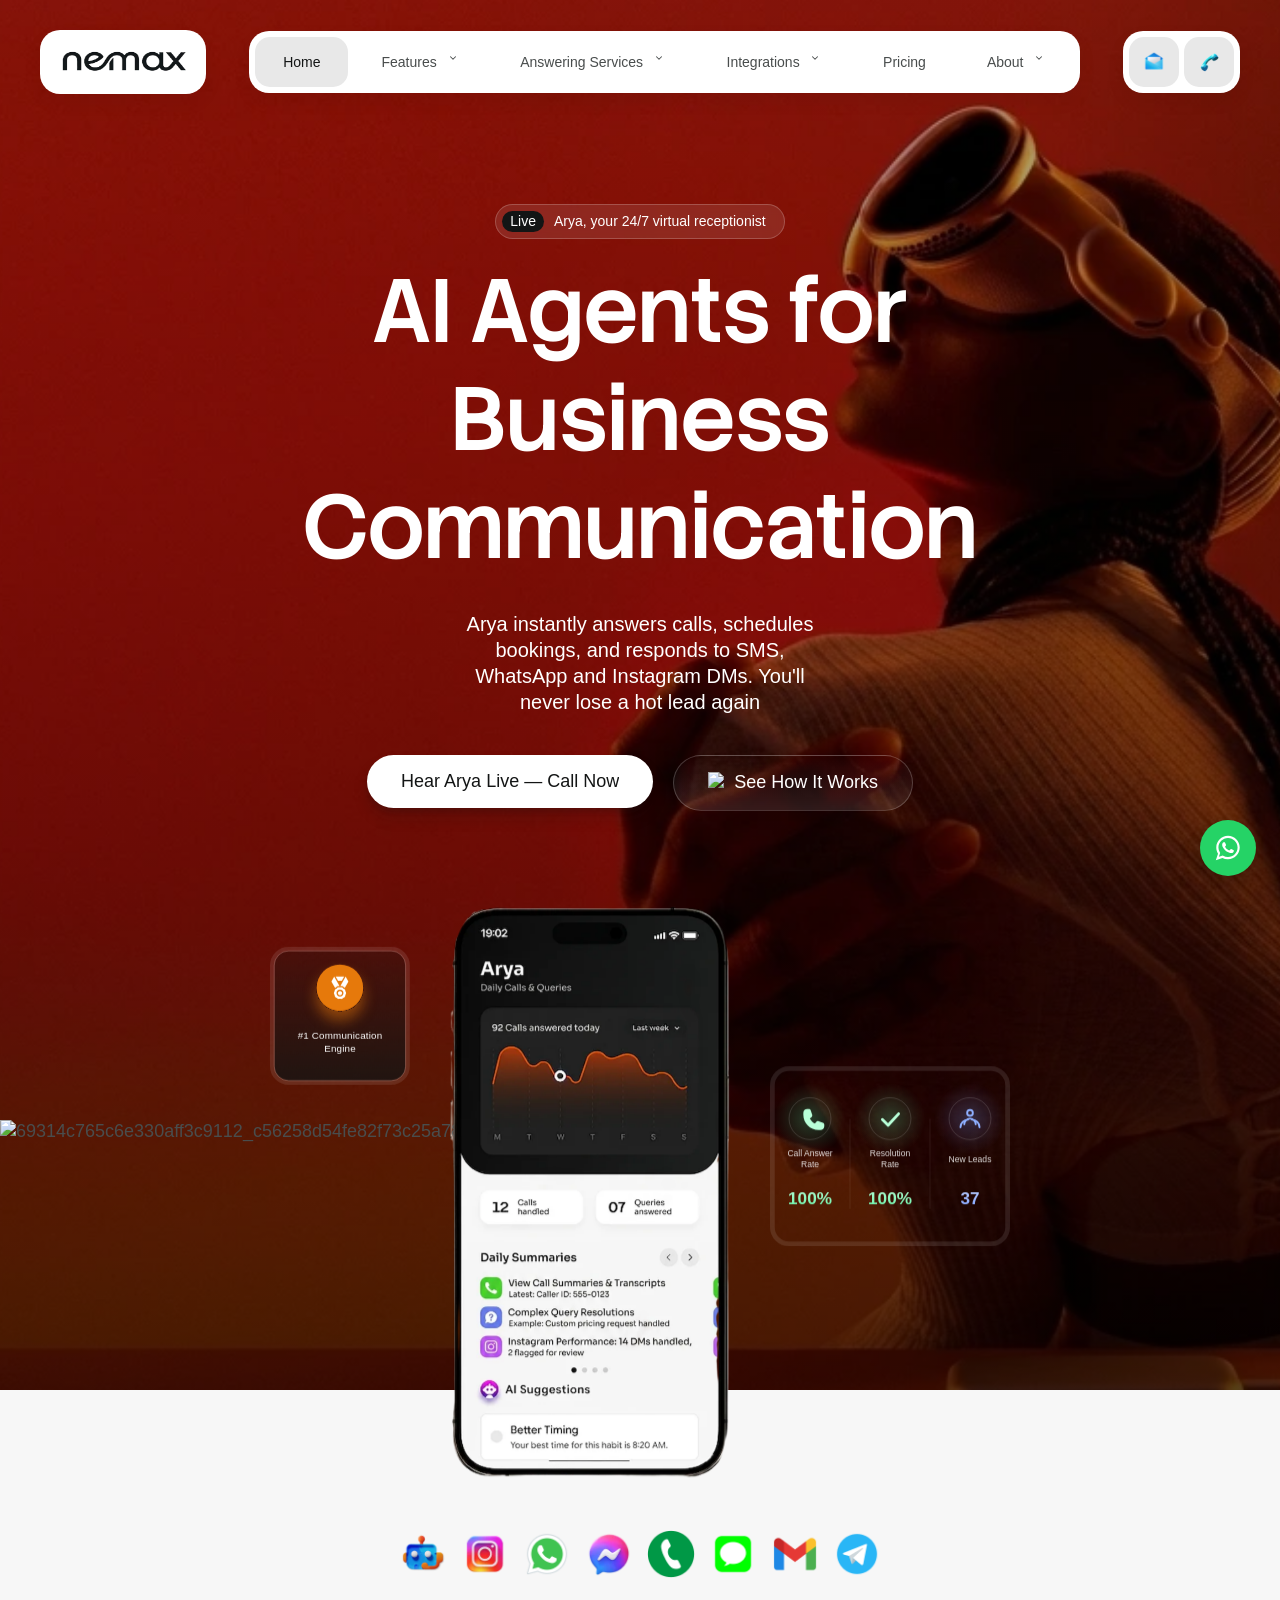
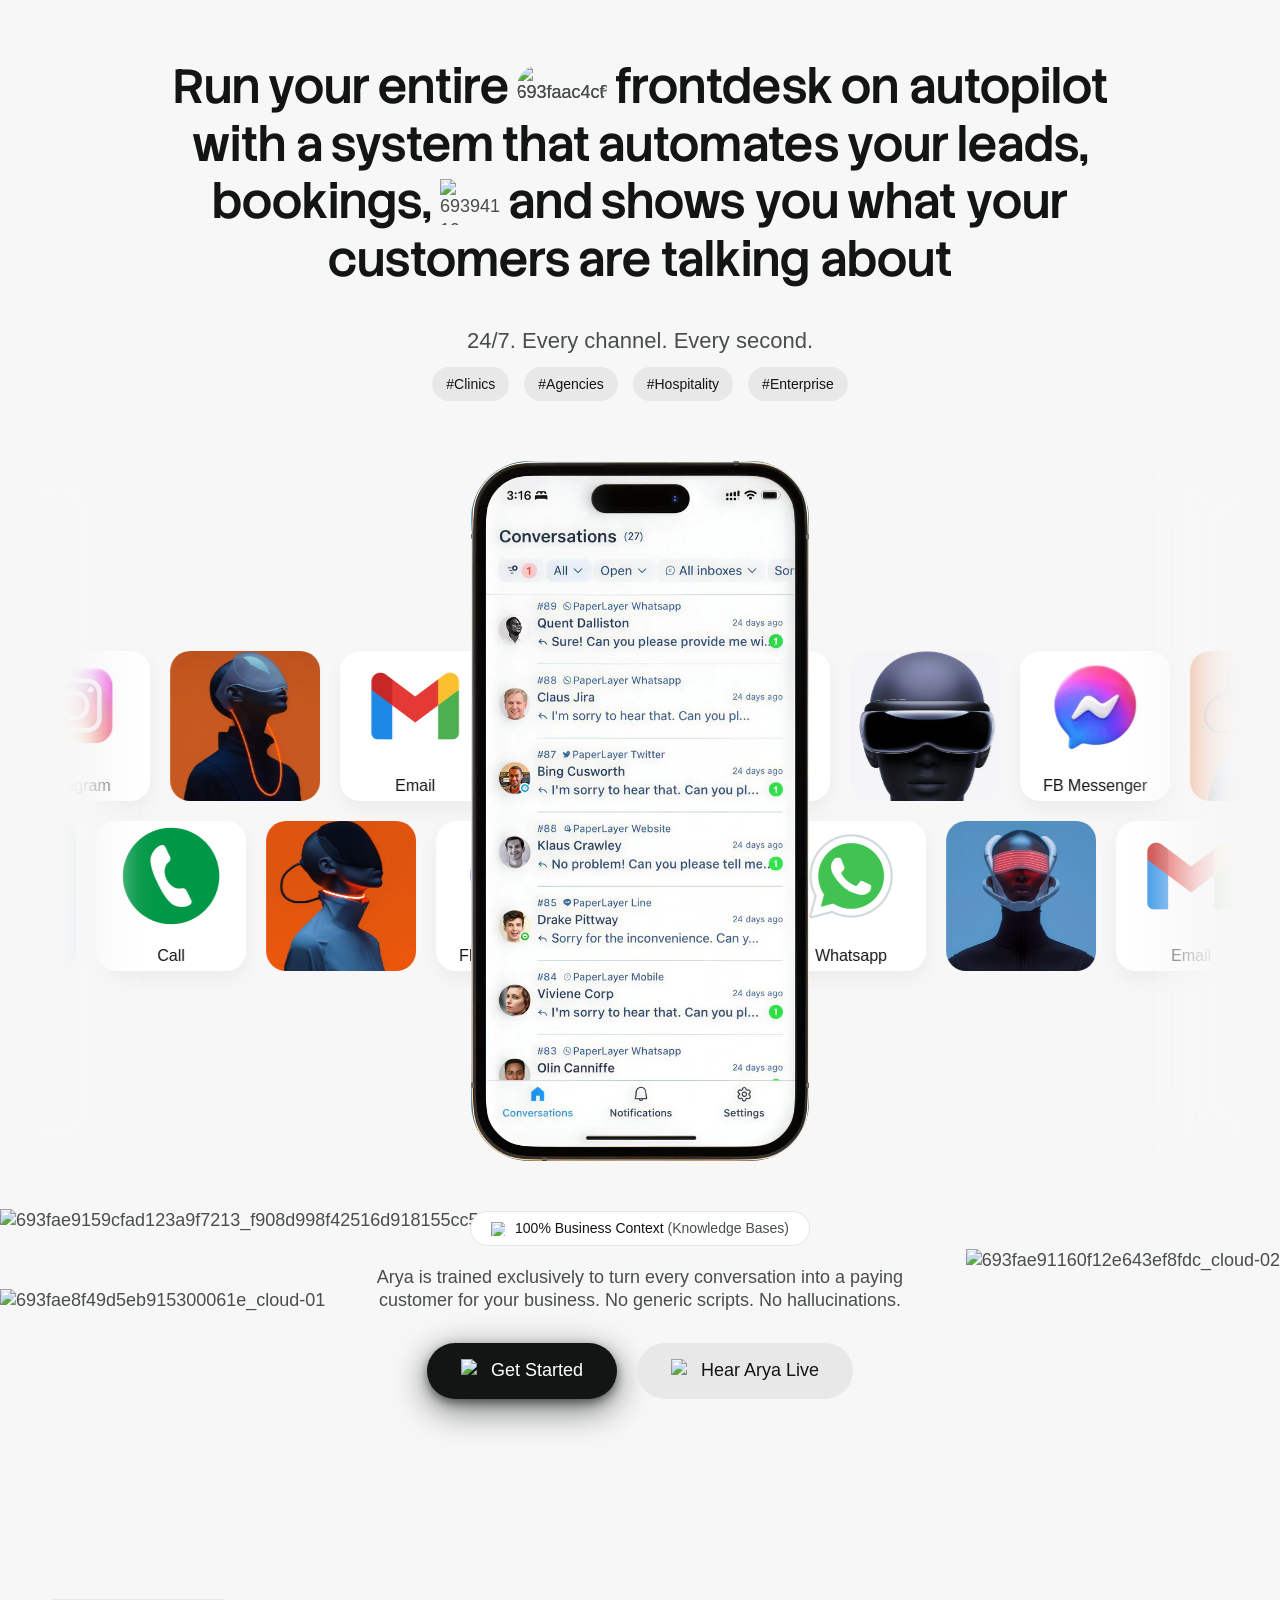
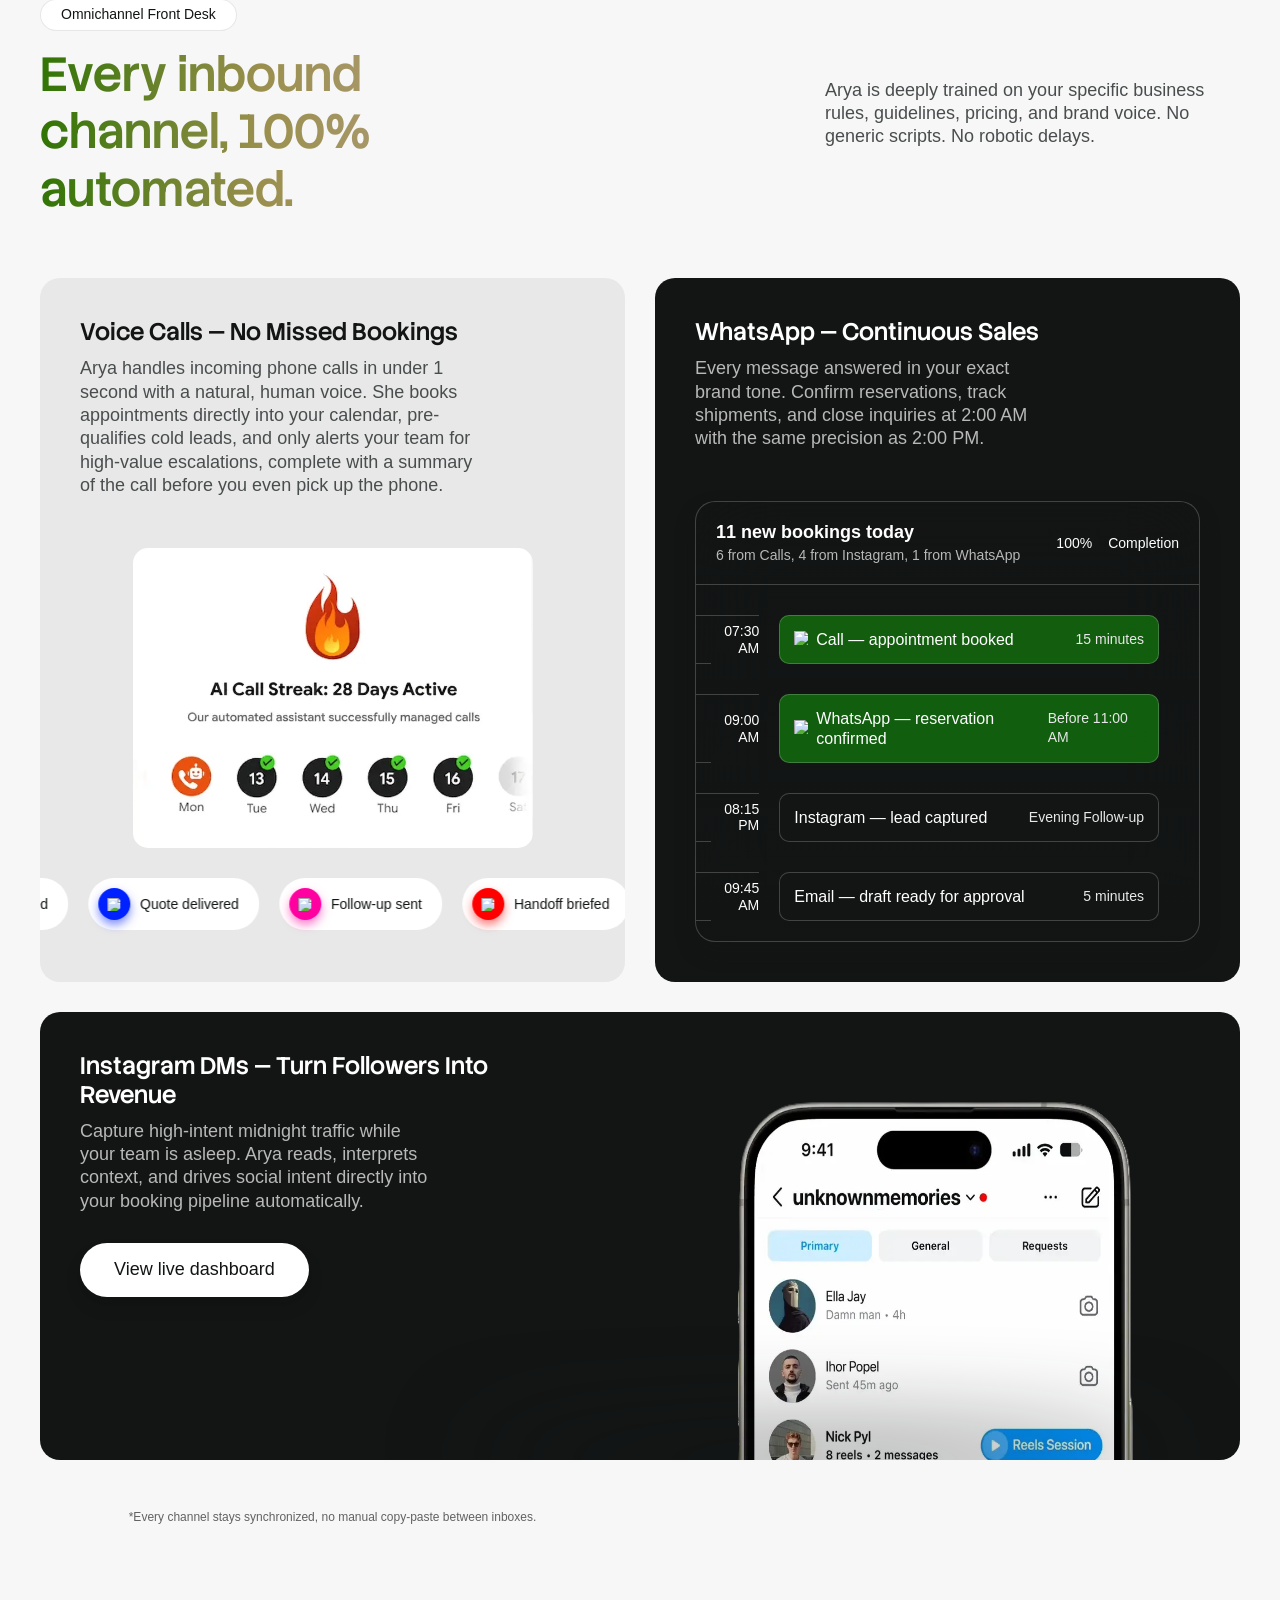
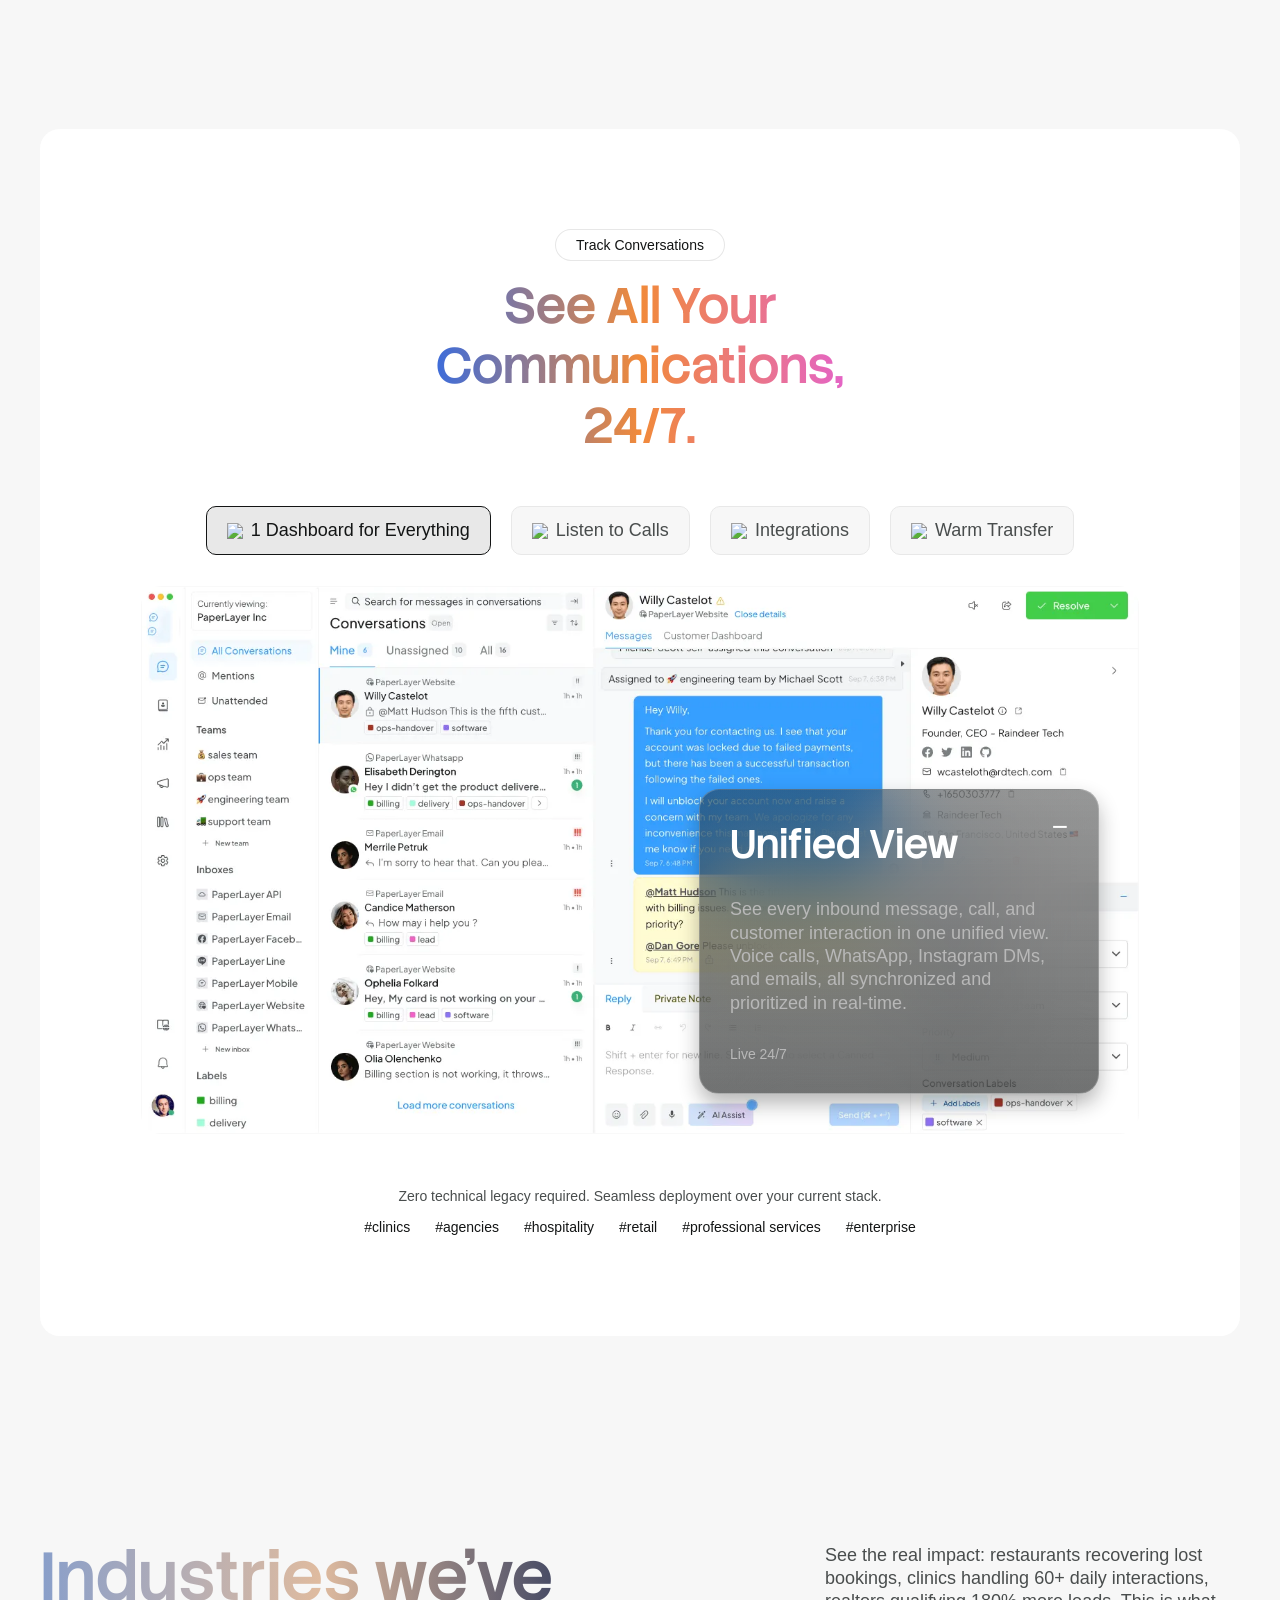
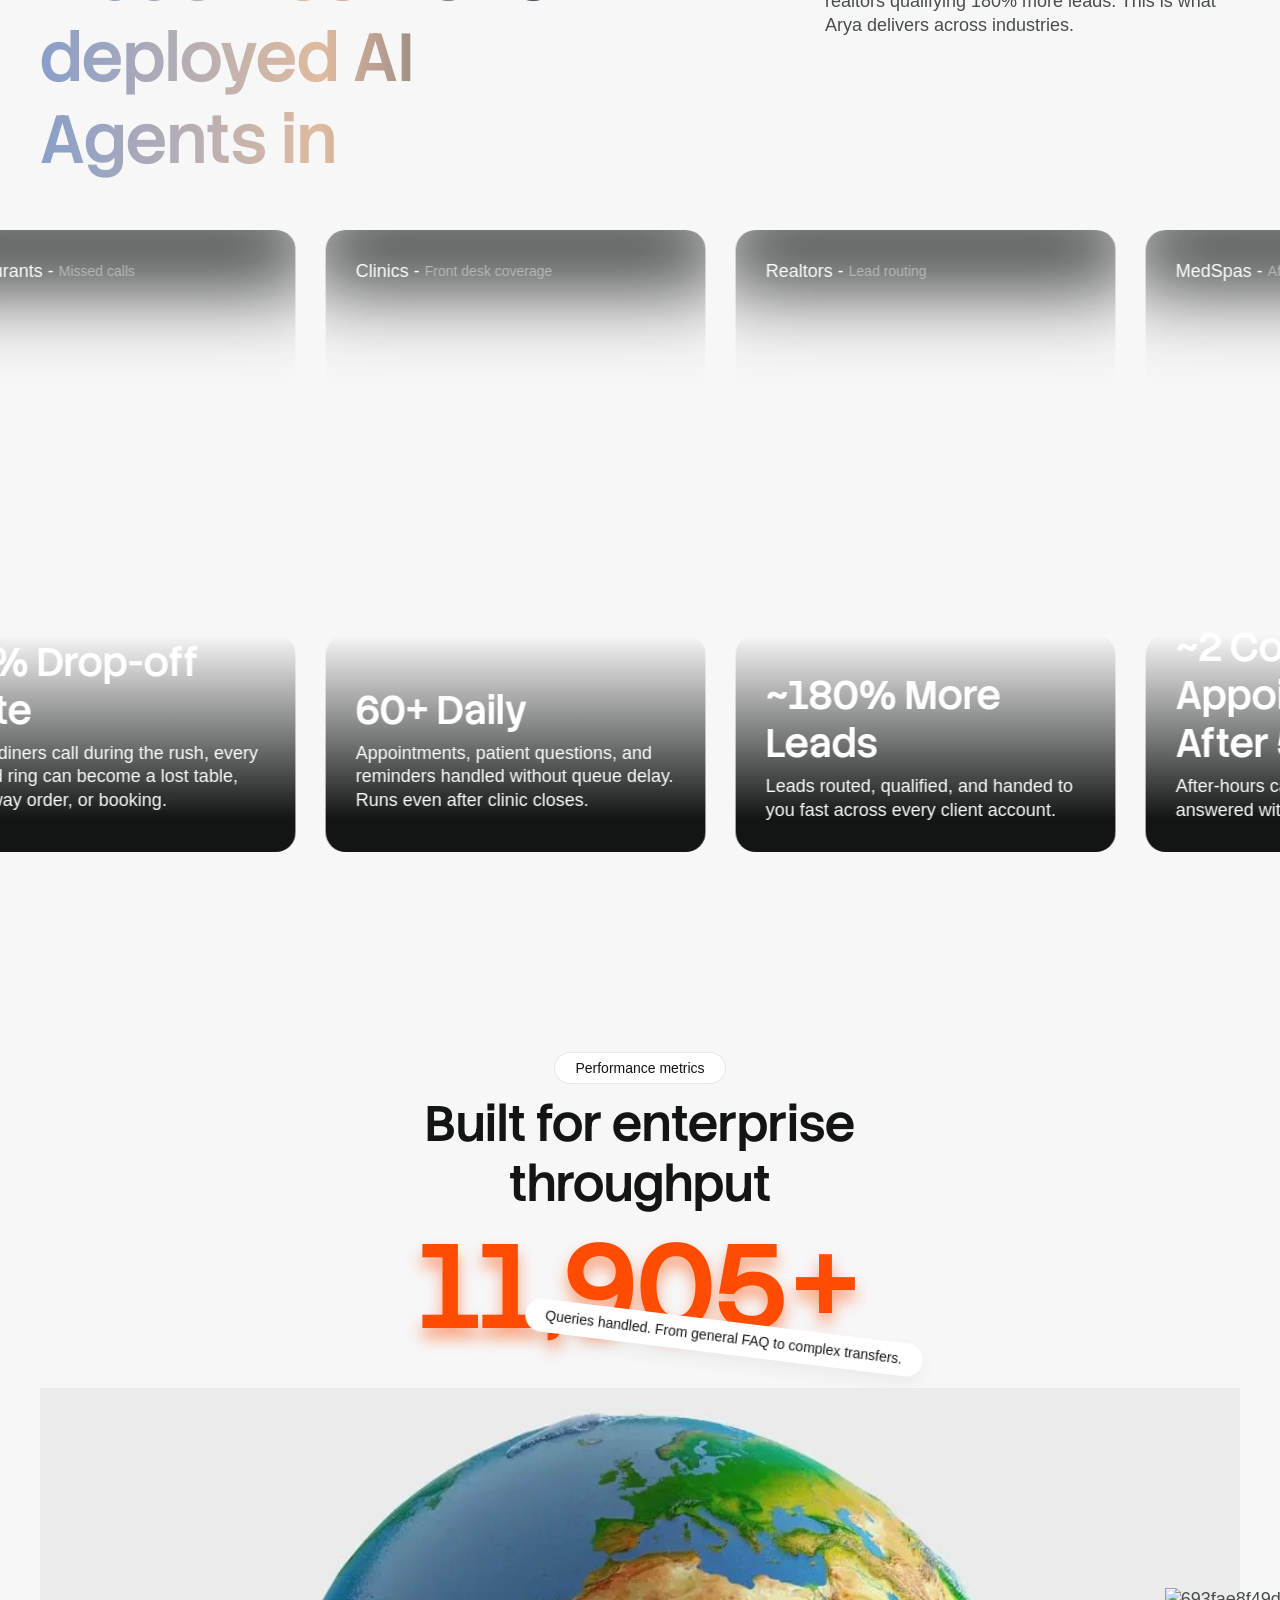
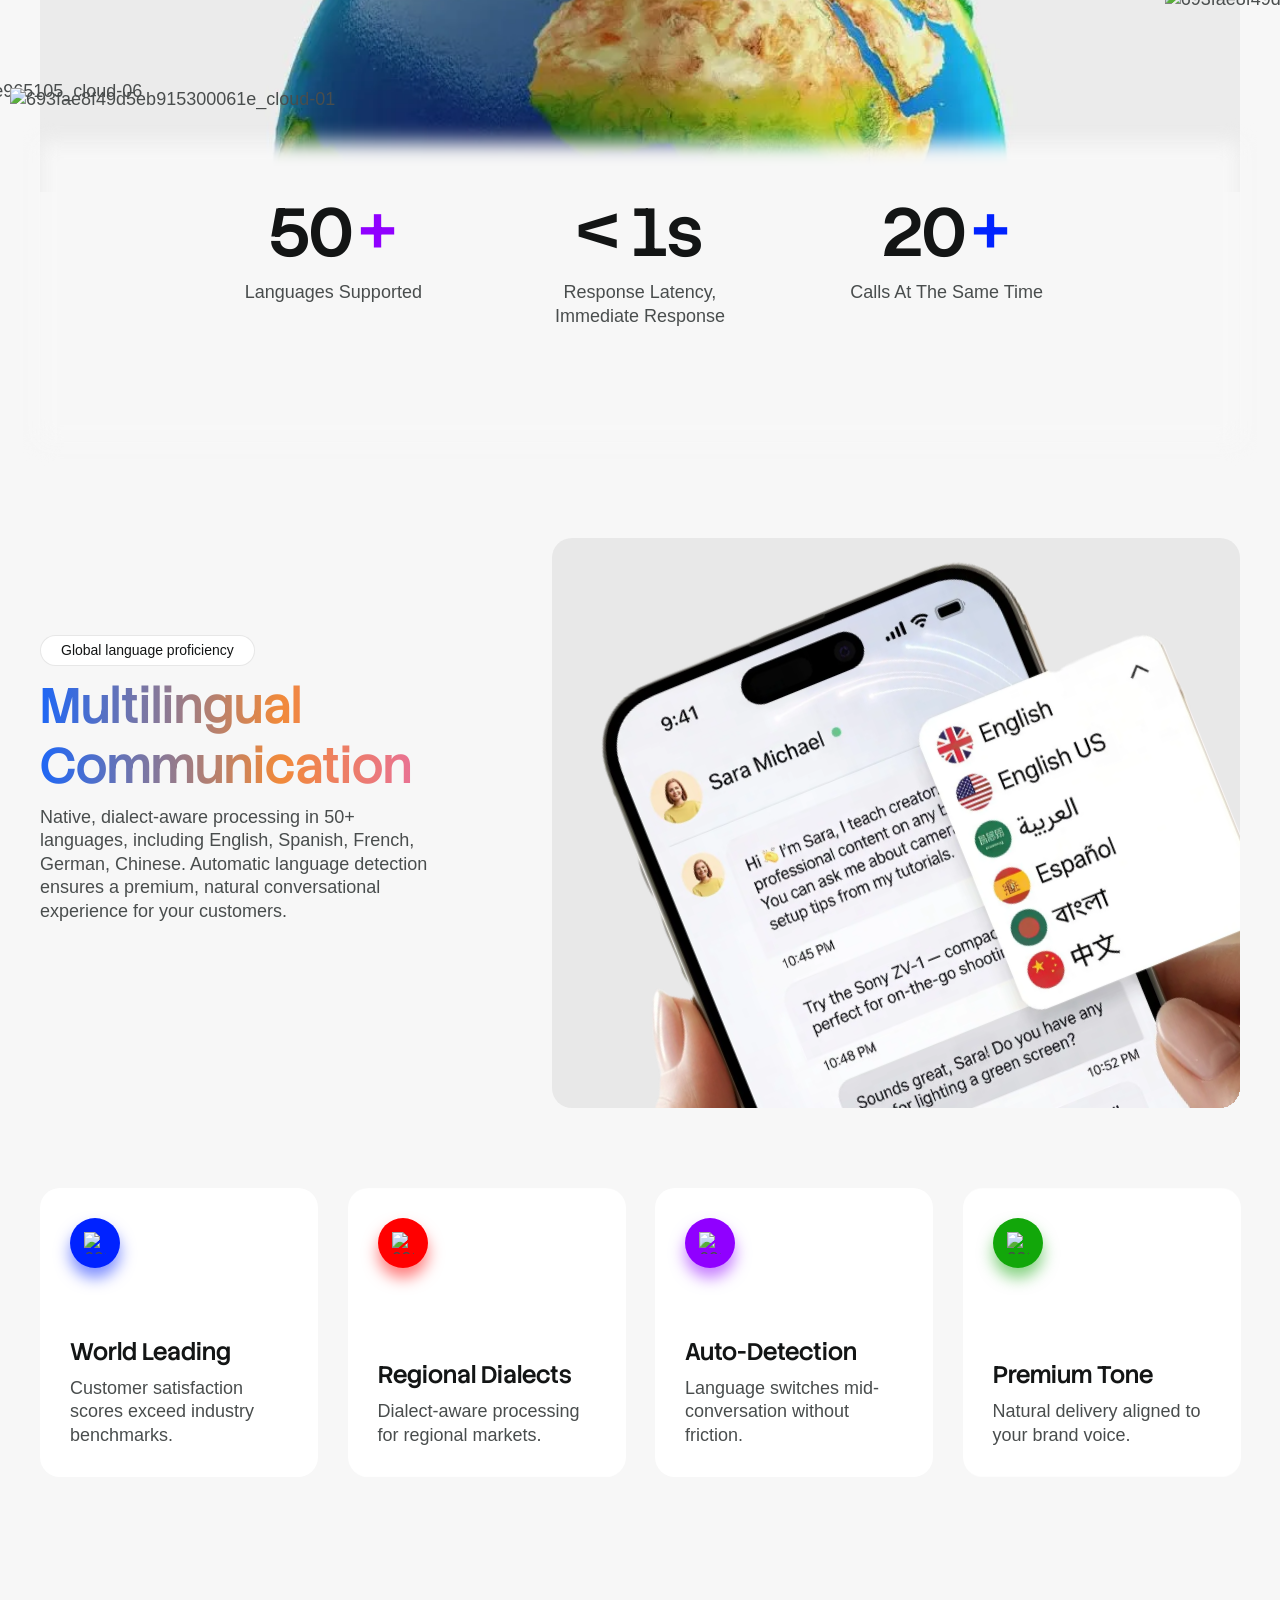
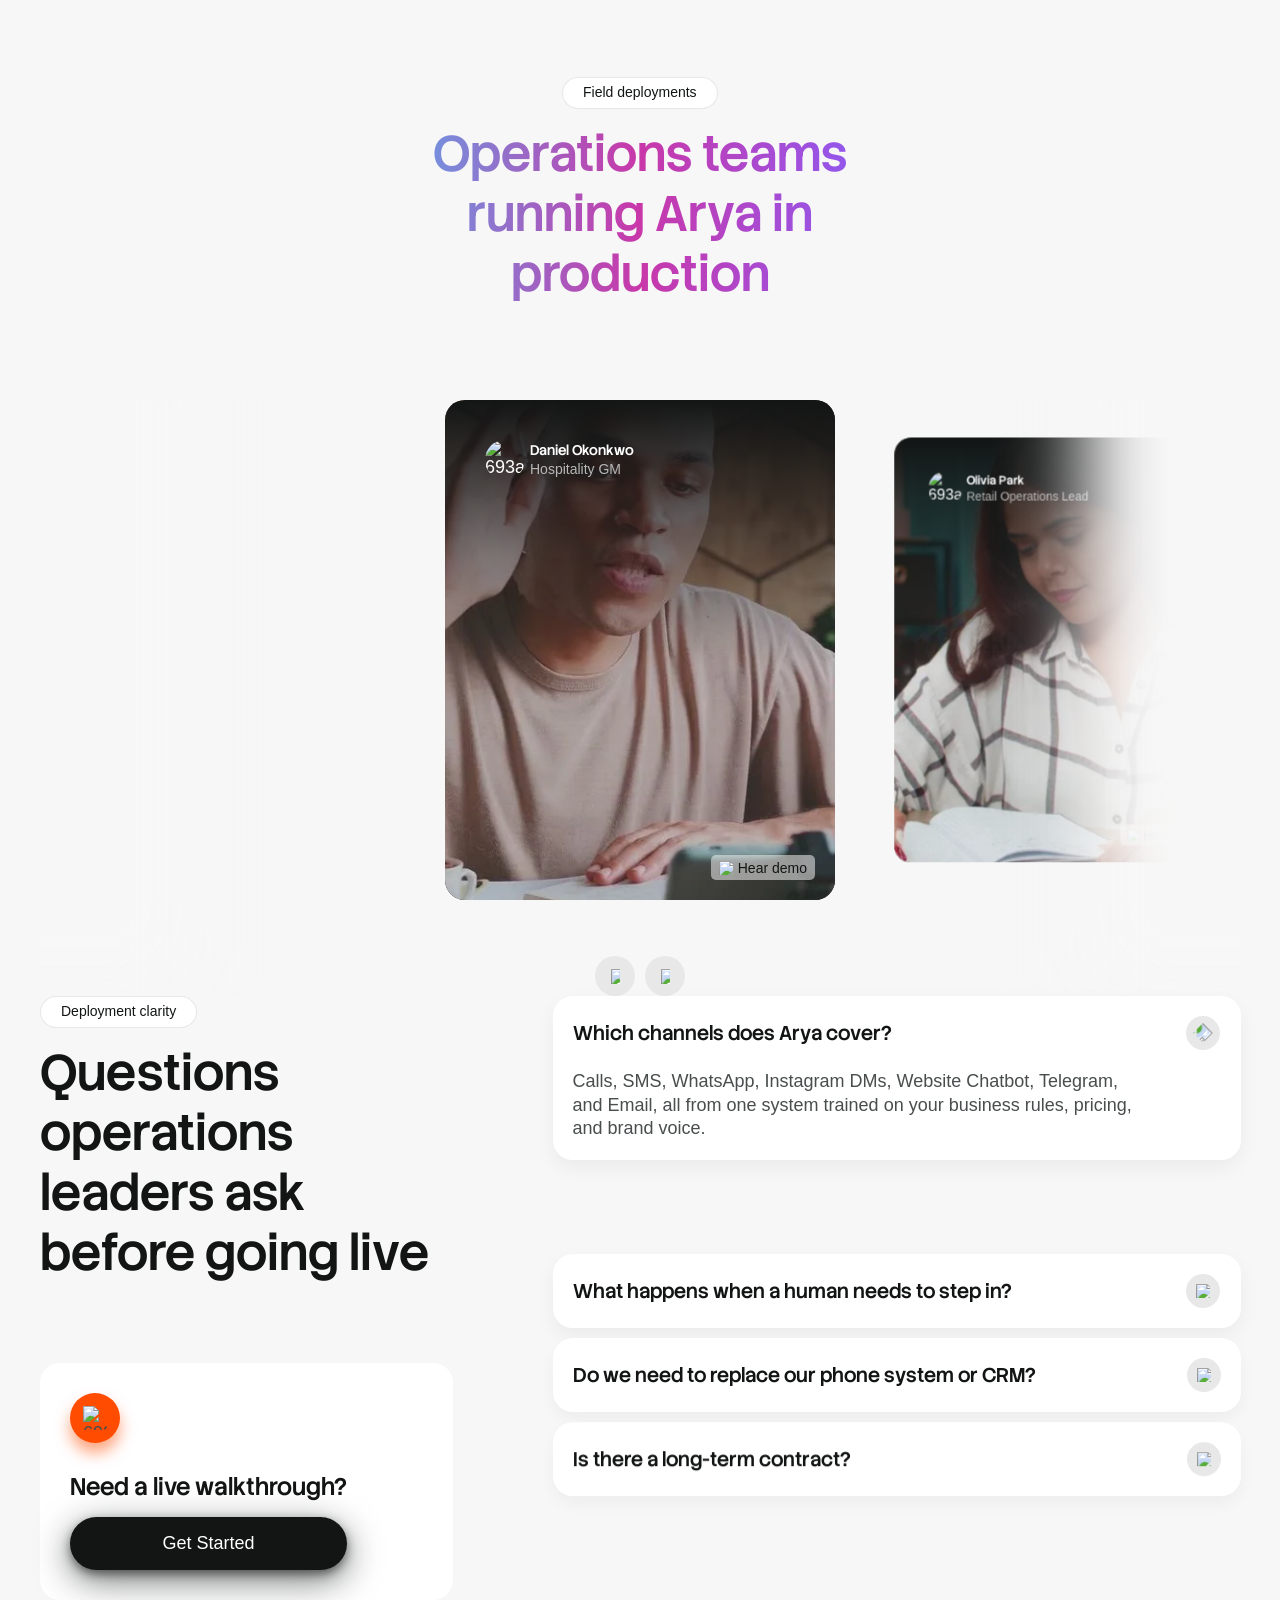
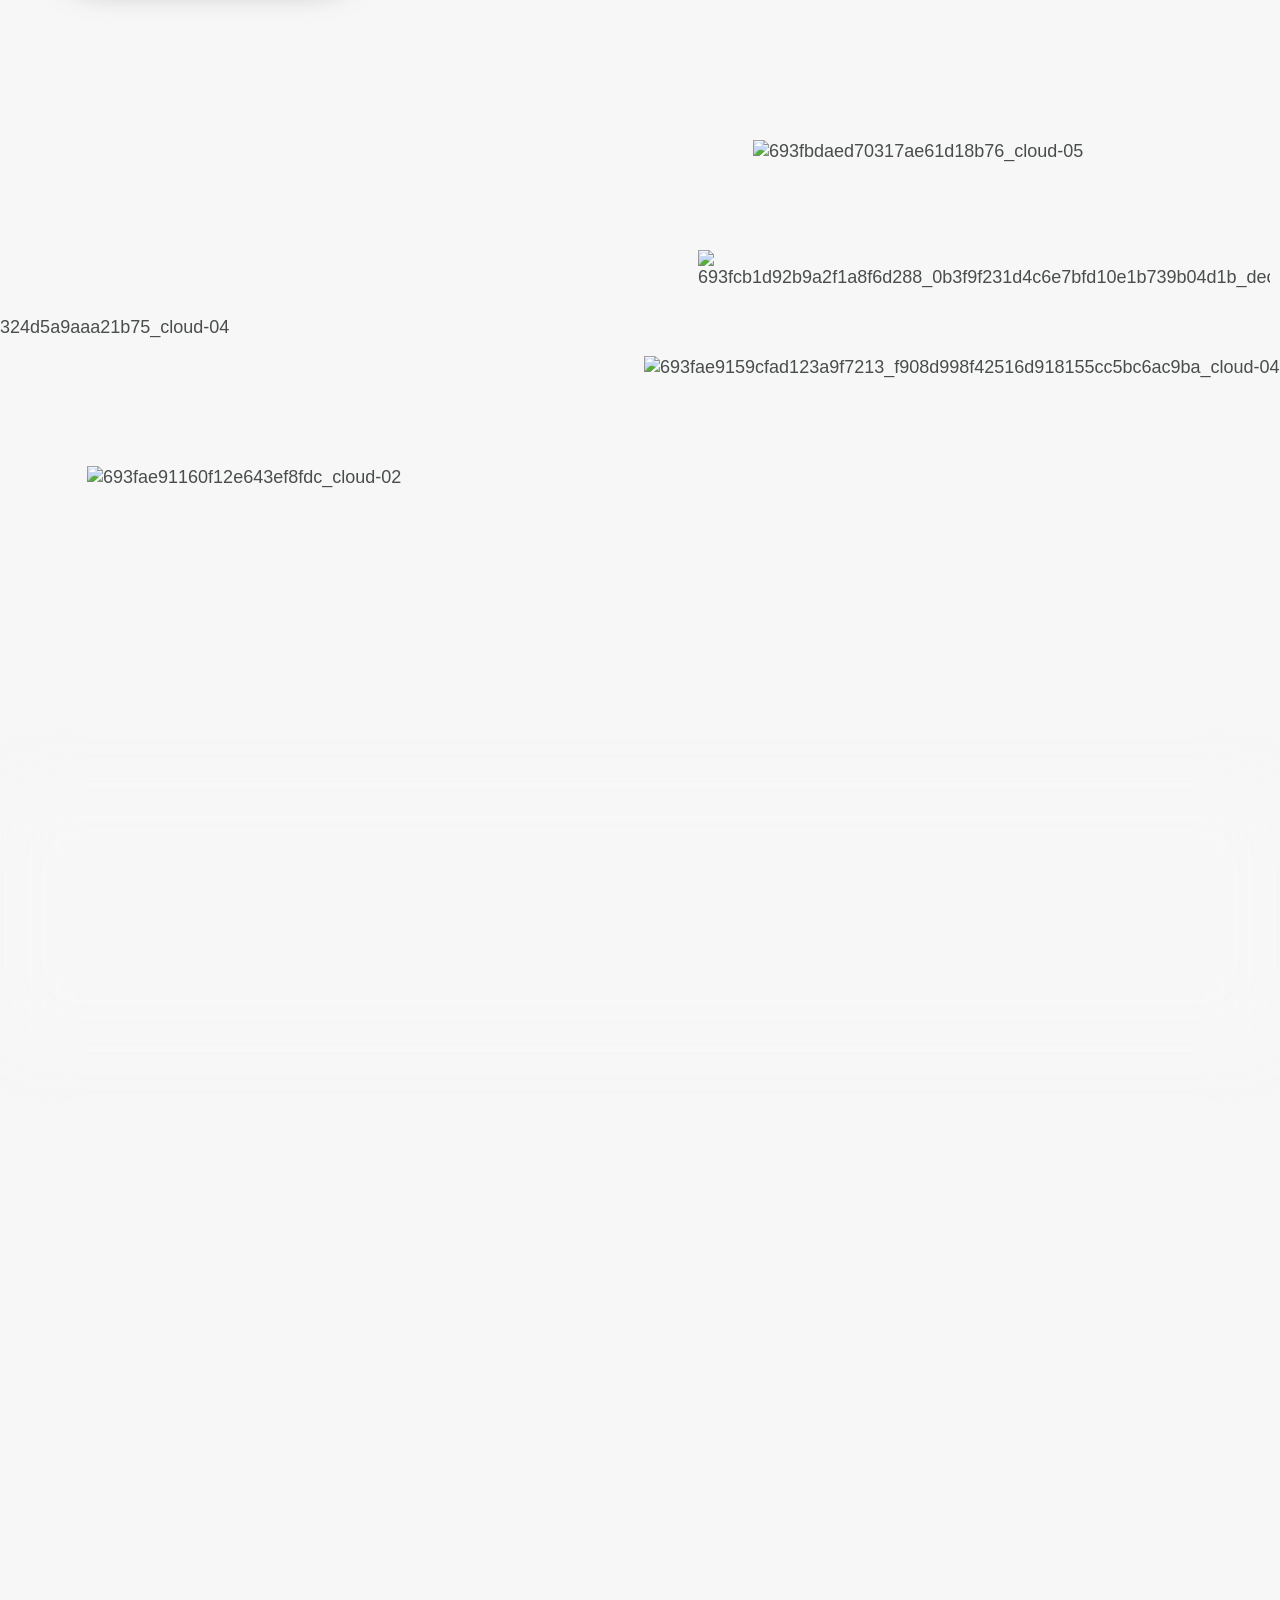
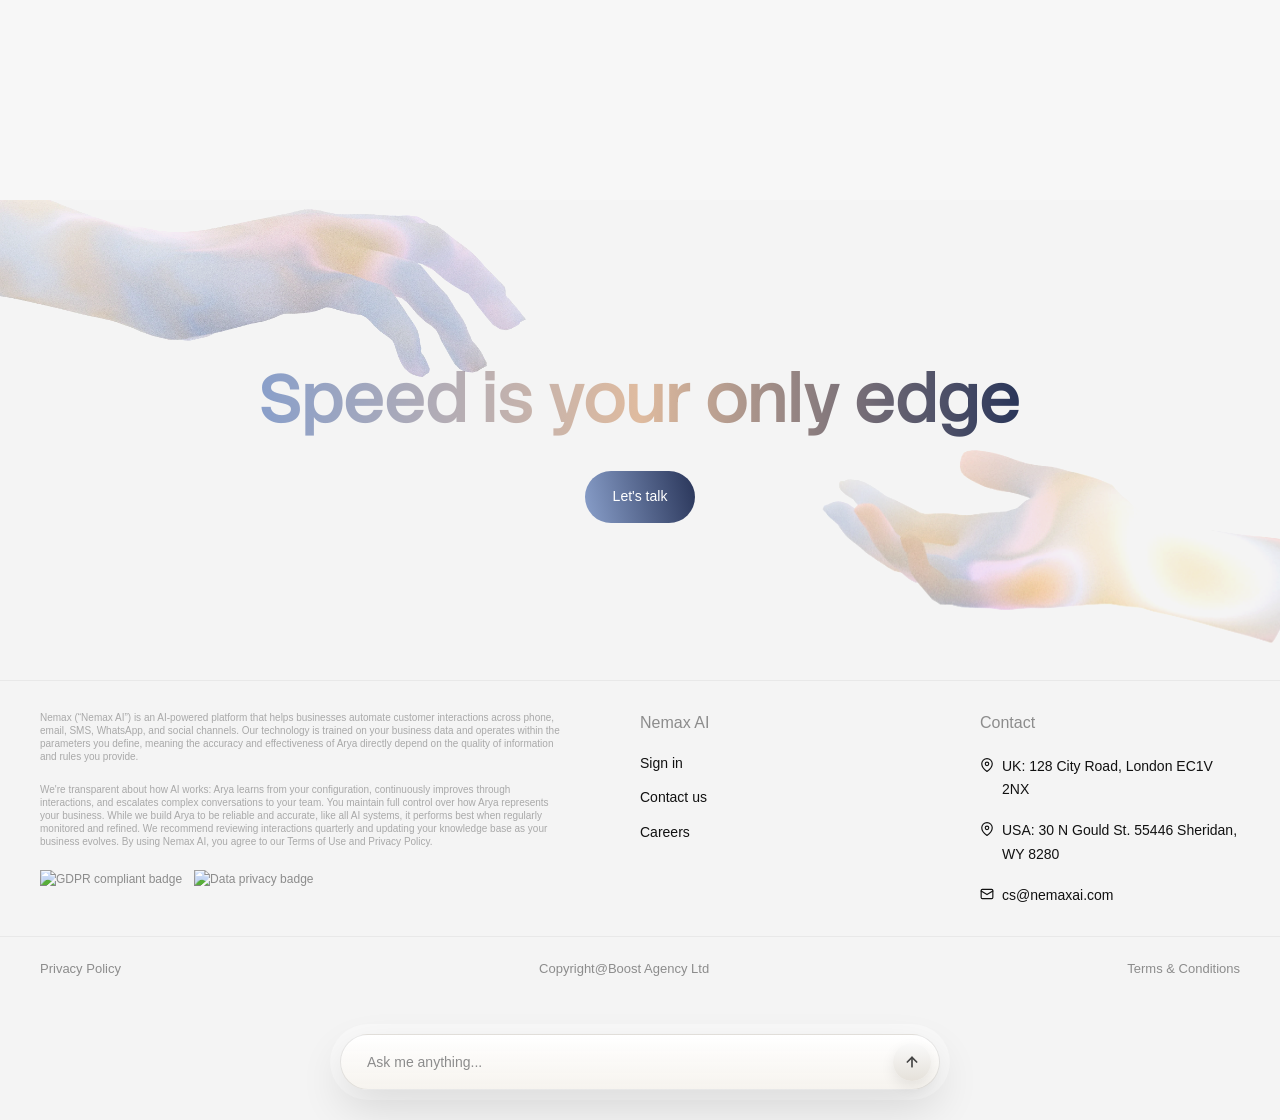
==== commit 7c7749f5: "Fix CLS regression, remove 2.6MB of dead weight, shrink videos 87% - Revert main.css to a blocking s" ====
--- a/index.html
+++ b/index.html
@@ -25,10 +25,9 @@
 
     <link rel="preload" as="image" href="assets/1.webp" media="(min-width: 768px)" fetchpriority="high" />
   <link rel="preload" as="image" href="assets/2.webp" media="(max-width: 767px)" fetchpriority="high" />
-  <link href="css/main.css?v=20260716" rel="preload" as="style" onload="this.onload=null;this.rel='stylesheet'" />
-  <noscript><link href="css/main.css?v=20260716" rel="stylesheet" type="text/css" /></noscript>
-  <link href="css/grid-distortion.css?v=20260716" rel="preload" as="style" onload="this.onload=null;this.rel='stylesheet'" />
-  <noscript><link href="css/grid-distortion.css?v=20260716" rel="stylesheet" type="text/css" /></noscript>
+  <link href="css/main.css?v=20260716b" rel="stylesheet" type="text/css" />
+  <link href="css/grid-distortion.css?v=20260716b" rel="preload" as="style" onload="this.onload=null;this.rel='stylesheet'" />
+  <noscript><link href="css/grid-distortion.css?v=20260716b" rel="stylesheet" type="text/css" /></noscript>
   <style>
     @media (min-width:992px) {
       html.w-mod-js:not(.w-mod-ix) [data-w-id="754c22e1-f203-d255-f1b7-88b23fd452a5"] {
@@ -71,7 +70,7 @@
 </head>
 
 <body>
-  <script src="js/header.js?v=20260716" type="text/javascript"></script>
+  <script src="js/header.js?v=20260716b" type="text/javascript"></script>
   <section class="hero-section" fetchpriority="high">
     <div class="hero-media-stage" aria-hidden="true">
       <picture>
@@ -1476,25 +1475,16 @@
       </div>
     </div>
   </section>
-  <a href="https://wa.me/447365605601" 
-   target="_blank" 
-   rel="noopener noreferrer" 
-   class="whatsapp-float" 
-   aria-label="Chat on WhatsApp">
-  <svg viewBox="0 0 32 32" width="30" height="30" fill="#ffffff">
-    <path d="M16.001 3C9.107 3 3.5 8.607 3.5 15.5c0 2.42.678 4.68 1.855 6.605L3 29l7.09-2.31A12.42 12.42 0 0 0 16.001 28C22.895 28 28.5 22.393 28.5 15.5S22.895 3 16.001 3zm0 22.7a10.15 10.15 0 0 1-5.176-1.42l-.371-.22-4.21 1.37 1.39-4.1-.24-.42a10.14 10.14 0 0 1-1.594-5.41c0-5.6 4.56-10.16 10.201-10.16 5.64 0 10.2 4.56 10.2 10.16 0 5.6-4.56 10.2-10.2 10.2zm5.59-7.64c-.306-.153-1.81-.893-2.09-.996-.28-.102-.484-.153-.688.154-.204.306-.79.995-.968 1.2-.178.204-.357.23-.663.077-.306-.153-1.293-.477-2.463-1.522-.91-.812-1.524-1.815-1.703-2.121-.178-.306-.019-.472.134-.624.138-.137.306-.357.459-.535.153-.178.204-.306.306-.51.102-.204.05-.383-.026-.536-.077-.153-.688-1.658-.943-2.27-.248-.596-.5-.516-.688-.526-.178-.008-.383-.01-.586-.01-.204 0-.536.077-.816.383-.28.306-1.07 1.046-1.07 2.55 0 1.505 1.096 2.96 1.249 3.164.153.204 2.157 3.293 5.226 4.618.73.315 1.3.503 1.744.644.733.233 1.4.2 1.927.121.588-.088 1.81-.74 2.065-1.454.255-.715.255-1.327.178-1.454-.077-.128-.28-.204-.586-.357z"/>
-  </svg>
-</a>
-  <script src="js/footer.js?v=20260716" type="text/javascript"></script>
-  <script src="js/jquery-3.5.1.min.js?v=20260716" type="text/javascript"></script>
-  <script src="js/webflow.schunk.36b8fb49256177c8.js?v=20260716" type="text/javascript"></script>
-  <script src="js/webflow.schunk.86b9a003c3056a82.js?v=20260716" type="text/javascript"></script>
-  <script src="js/webflow.5374edf3.ea838bf672ce0d9c.js?v=20260716" type="text/javascript"></script>
-  <script src="js/gsap.min.js?v=20260716" type="text/javascript"></script>
-  <script src="js/ScrollTrigger.min.js?v=20260716" type="text/javascript"></script>
+  <script src="js/footer.js?v=20260716b" type="text/javascript"></script>
+  <script src="js/jquery-3.5.1.min.js?v=20260716b" type="text/javascript"></script>
+  <script src="js/webflow.schunk.36b8fb49256177c8.js?v=20260716b" type="text/javascript"></script>
+  <script src="js/webflow.schunk.86b9a003c3056a82.js?v=20260716b" type="text/javascript"></script>
+  <script src="js/webflow.5374edf3.ea838bf672ce0d9c.js?v=20260716b" type="text/javascript"></script>
+  <script src="js/gsap.min.js?v=20260716b" type="text/javascript"></script>
+  <script src="js/ScrollTrigger.min.js?v=20260716b" type="text/javascript"></script>
   
-  <script src="js/counters.js?v=20260716" type="text/javascript"></script>
-  <script src="js/hero-scroll-video.js?v=20260716" type="text/javascript"></script>
+  <script src="js/counters.js?v=20260716b" type="text/javascript"></script>
+  <script src="js/hero-scroll-video.js?v=20260716b" type="text/javascript"></script>
 </body>
 
 </html>
--- a/css/main.css
+++ b/css/main.css
@@ -1,10376 +1 @@
-/* Summary line after feature-three */
-.features-summary {
-    font-size: 12px;
-    color: #636262;
-    text-align: center;
-    margin-top: 16px;
-}
-
-@media screen and (max-width: 767px) {
-    .features-summary {
-        padding: 0 16px;
-        font-size: 12px;
-        text-align: center;
-    }
-}
-
-.whatsapp-float {
-  position: fixed;
-  bottom: 24px;
-  right: 24px;
-  width: 58px;
-  height: 58px;
-  background-color: #25D366;
-  border-radius: 50%;
-  display: flex;
-  align-items: center;
-  justify-content: center;
-  box-shadow: 0 6px 16px rgba(0, 0, 0, 0.2);
-  z-index: 999;
-  transition: transform 0.2s ease, box-shadow 0.2s ease;
-}
-
-.whatsapp-float:hover {
-  transform: scale(1.08);
-  box-shadow: 0 8px 20px rgba(0, 0, 0, 0.28);
-}
-
-@media (max-width: 968px) {
-  .whatsapp-float {
-    bottom: 16px;
-    right: 16px;
-    width: 52px;
-    height: 52px;
-  }
-}
-
-html {
-    -webkit-text-size-adjust: 100%;
-    -ms-text-size-adjust: 100%;
-    font-family: sans-serif
-}
-
-body {
-    margin: 0
-}
-
-article,
-aside,
-details,
-figcaption,
-figure,
-footer,
-header,
-hgroup,
-main,
-menu,
-nav,
-section,
-summary {
-    display: block
-}
-
-audio,
-canvas,
-progress,
-video {
-    vertical-align: baseline;
-    display: inline-block
-}
-
-audio:not([controls]) {
-    height: 0;
-    display: none
-}
-
-[hidden],
-template {
-    display: none
-}
-
-a {
-    background-color: #0000
-}
-
-a:active,
-a:hover {
-    outline: 0
-}
-
-abbr[title] {
-    border-bottom: 1px dotted
-}
-
-b,
-strong {
-    font-weight: 700
-}
-
-dfn {
-    font-style: italic
-}
-
-h1 {
-    margin: .67em 0;
-    font-size: 2em
-}
-
-mark {
-    color: #000;
-    background: #ff0
-}
-
-small {
-    font-size: 80%
-}
-
-sub,
-sup {
-    vertical-align: baseline;
-    font-size: 75%;
-    line-height: 0;
-    position: relative
-}
-
-sup {
-    top: -.5em
-}
-
-sub {
-    bottom: -.25em
-}
-
-img {
-    border: 0
-}
-
-svg:not(:root) {
-    overflow: hidden
-}
-
-hr {
-    box-sizing: content-box;
-    height: 0
-}
-
-pre {
-    overflow: auto
-}
-
-code,
-kbd,
-pre,
-samp {
-    font-family: monospace;
-    font-size: 1em
-}
-
-button,
-input,
-optgroup,
-select,
-textarea {
-    color: inherit;
-    font: inherit;
-    margin: 0
-}
-
-button {
-    overflow: visible
-}
-
-button,
-select {
-    text-transform: none
-}
-
-button,
-html input[type=button],
-input[type=reset] {
-    -webkit-appearance: button;
-    cursor: pointer
-}
-
-button[disabled],
-html input[disabled] {
-    cursor: default
-}
-
-button::-moz-focus-inner,
-input::-moz-focus-inner {
-    border: 0;
-    padding: 0
-}
-
-input {
-    line-height: normal
-}
-
-input[type=checkbox],
-input[type=radio] {
-    box-sizing: border-box;
-    padding: 0
-}
-
-input[type=number]::-webkit-inner-spin-button,
-input[type=number]::-webkit-outer-spin-button {
-    height: auto
-}
-
-input[type=search] {
-    -webkit-appearance: none
-}
-
-input[type=search]::-webkit-search-cancel-button,
-input[type=search]::-webkit-search-decoration {
-    -webkit-appearance: none
-}
-
-legend {
-    border: 0;
-    padding: 0
-}
-
-textarea {
-    overflow: auto
-}
-
-optgroup {
-    font-weight: 700
-}
-
-table {
-    border-collapse: collapse;
-    border-spacing: 0
-}
-
-td,
-th {
-    padding: 0
-}
-
-@font-face {
-    font-family: webflow-icons;
-    src: url([data-uri])format("truetype");
-    font-weight: 400;
-    font-style: normal
-}
-
-[class^=w-icon-],
-[class*=\ w-icon-] {
-    speak: none;
-    font-variant: normal;
-    text-transform: none;
-    -webkit-font-smoothing: antialiased;
-    -moz-osx-font-smoothing: grayscale;
-    font-style: normal;
-    font-weight: 400;
-    line-height: 1;
-    font-family: webflow-icons !important
-}
-
-.w-icon-slider-right:before {
-    content: "î˜€"
-}
-
-.w-icon-slider-left:before {
-    content: "î˜"
-}
-
-.w-icon-nav-menu:before {
-    content: "î˜‚"
-}
-
-.w-icon-arrow-down:before,
-.w-icon-dropdown-toggle:before {
-    content: "î˜ƒ"
-}
-
-.w-icon-file-upload-remove:before {
-    content: "î¤€"
-}
-
-.w-icon-file-upload-icon:before {
-    content: "î¤ƒ"
-}
-
-/* Fix: use clean nav icons in the navbar */
-.navbar .w-icon-arrow-down:before {
-    content: "" !important;
-    display: inline-block;
-    width: 0;
-    height: 0;
-    overflow: hidden;
-}
-
-.navbar .w-icon-dropdown-toggle:before,
-.navbar .w-icon-nav-menu:before {
-    content: "" !important;
-    display: none;
-    width: 20px;
-    height: 2px;
-    background: currentColor;
-    box-shadow: 0 6px 0 0 currentColor, 0 -6px 0 0 currentColor;
-    vertical-align: middle;
-}
-
-.navbar .dropdown-toggle.nav-link > div:last-child {
-    display: inline-flex;
-    align-items: center;
-    gap: .15rem;
-}
-
-.navbar .dropdown-toggle.nav-link > div:last-child::after {
-    content: "";
-}
-
-@media screen and (max-width:991px) {
-    .navbar .dropdown-toggle.nav-link > div:last-child {
-        display: none;
-    }
-
-    .navbar .dropdown-icon {
-        margin-right: 0;
-    }
-}
-
-* {
-    box-sizing: border-box
-}
-
-html {
-    height: 100%
-}
-
-body {
-    color: #333;
-    background-color: #fff;
-    min-height: 100%;
-    margin: 0;
-    font-family: Arial, sans-serif;
-    font-size: 14px;
-    line-height: 20px
-}
-
-img {
-    vertical-align: middle;
-    max-width: 100%;
-    display: inline-block
-}
-
-html.w-mod-touch * {
-    background-attachment: scroll !important
-}
-
-.w-block {
-    display: block
-}
-
-.w-inline-block {
-    max-width: 100%;
-    display: inline-block
-}
-
-.w-clearfix:before,
-.w-clearfix:after {
-    content: " ";
-    grid-area: 1/1/2/2;
-    display: table
-}
-
-.w-clearfix:after {
-    clear: both
-}
-
-.w-hidden {
-    display: none
-}
-
-.w-button {
-    color: #fff;
-    line-height: inherit;
-    cursor: pointer;
-    background-color: #3898ec;
-    border: 0;
-    border-radius: 0;
-    padding: 9px 15px;
-    text-decoration: none;
-    display: inline-block
-}
-
-input.w-button {
-    -webkit-appearance: button
-}
-
-html[data-w-dynpage] [data-w-cloak] {
-    color: #0000 !important
-}
-
-.w-code-block {
-    margin: unset
-}
-
-pre.w-code-block code {
-    all: inherit
-}
-
-.w-optimization {
-    display: contents
-}
-
-.w-webflow-badge,
-.w-webflow-badge>img {
-    box-sizing: unset;
-    width: unset;
-    height: unset;
-    max-height: unset;
-    max-width: unset;
-    min-height: unset;
-    min-width: unset;
-    margin: unset;
-    padding: unset;
-    float: unset;
-    clear: unset;
-    border: unset;
-    border-radius: unset;
-    background: unset;
-    background-image: unset;
-    background-position: unset;
-    background-size: unset;
-    background-repeat: unset;
-    background-origin: unset;
-    background-clip: unset;
-    background-attachment: unset;
-    background-color: unset;
-    box-shadow: unset;
-    transform: unset;
-    direction: unset;
-    font-family: unset;
-    font-weight: unset;
-    color: unset;
-    font-size: unset;
-    line-height: unset;
-    font-style: unset;
-    font-variant: unset;
-    text-align: unset;
-    letter-spacing: unset;
-    -webkit-text-decoration: unset;
-    text-decoration: unset;
-    text-indent: unset;
-    text-transform: unset;
-    list-style-type: unset;
-    text-shadow: unset;
-    vertical-align: unset;
-    cursor: unset;
-    white-space: unset;
-    word-break: unset;
-    word-spacing: unset;
-    word-wrap: unset;
-    transition: unset
-}
-
-.w-webflow-badge {
-    white-space: nowrap;
-    cursor: pointer;
-    box-shadow: 0 0 0 1px #0000001a, 0 1px 3px #0000001a;
-    visibility: visible !important;
-    opacity: 1 !important;
-    z-index: 2147483647 !important;
-    color: #aaadb0 !important;
-    overflow: unset !important;
-    background-color: #fff !important;
-    border-radius: 3px !important;
-    width: auto !important;
-    height: auto !important;
-    margin: 0 !important;
-    padding: 6px !important;
-    font-size: 12px !important;
-    line-height: 14px !important;
-    text-decoration: none !important;
-    display: inline-block !important;
-    position: fixed !important;
-    inset: auto 12px 12px auto !important;
-    transform: none !important
-}
-
-.w-webflow-badge>img {
-    position: unset;
-    visibility: unset !important;
-    opacity: 1 !important;
-    vertical-align: middle !important;
-    display: inline-block !important
-}
-
-h1,
-h2,
-h3,
-h4,
-h5,
-h6 {
-    margin-bottom: 10px;
-    font-weight: 700
-}
-
-h1 {
-    margin-top: 20px;
-    font-size: 38px;
-    line-height: 44px
-}
-
-h2 {
-    margin-top: 20px;
-    font-size: 32px;
-    line-height: 36px
-}
-
-h3 {
-    margin-top: 20px;
-    font-size: 24px;
-    line-height: 30px
-}
-
-h4 {
-    margin-top: 10px;
-    font-size: 18px;
-    line-height: 24px
-}
-
-h5 {
-    margin-top: 10px;
-    font-size: 14px;
-    line-height: 20px
-}
-
-h6 {
-    margin-top: 10px;
-    font-size: 12px;
-    line-height: 18px
-}
-
-p {
-    margin-top: 0;
-    margin-bottom: 10px
-}
-
-blockquote {
-    border-left: 5px solid #e2e2e2;
-    margin: 0 0 10px;
-    padding: 10px 20px;
-    font-size: 18px;
-    line-height: 22px
-}
-
-figure {
-    margin: 0 0 10px
-}
-
-ul,
-ol {
-    margin-top: 0;
-    margin-bottom: 10px;
-    padding-left: 40px
-}
-
-.w-list-unstyled {
-    padding-left: 0;
-    list-style: none
-}
-
-.w-embed:before,
-.w-embed:after {
-    content: " ";
-    grid-area: 1/1/2/2;
-    display: table
-}
-
-.w-embed:after {
-    clear: both
-}
-
-.w-video {
-    width: 100%;
-    padding: 0;
-    position: relative
-}
-
-.w-video iframe,
-.w-video object,
-.w-video embed {
-    border: none;
-    width: 100%;
-    height: 100%;
-    position: absolute;
-    top: 0;
-    left: 0
-}
-
-fieldset {
-    border: 0;
-    margin: 0;
-    padding: 0
-}
-
-button,
-[type=button],
-[type=reset] {
-    cursor: pointer;
-    -webkit-appearance: button;
-    border: 0
-}
-
-.w-form {
-    margin: 0 0 15px
-}
-
-.w-form-done {
-    text-align: center;
-    background-color: #ddd;
-    padding: 20px;
-    display: none
-}
-
-.w-form-fail {
-    background-color: #ffdede;
-    margin-top: 10px;
-    padding: 10px;
-    display: none
-}
-
-label {
-    margin-bottom: 5px;
-    font-weight: 700;
-    display: block
-}
-
-.w-input,
-.w-select {
-    color: #333;
-    vertical-align: middle;
-    background-color: #fff;
-    border: 1px solid #ccc;
-    width: 100%;
-    height: 38px;
-    margin-bottom: 10px;
-    padding: 8px 12px;
-    font-size: 14px;
-    line-height: 1.42857;
-    display: block
-}
-
-.w-input::placeholder,
-.w-select::placeholder {
-    color: #999
-}
-
-.w-input:focus,
-.w-select:focus {
-    border-color: #3898ec;
-    outline: 0
-}
-
-.w-input[disabled],
-.w-select[disabled],
-.w-input[readonly],
-.w-select[readonly],
-fieldset[disabled] .w-input,
-fieldset[disabled] .w-select {
-    cursor: not-allowed
-}
-
-.w-input[disabled]:not(.w-input-disabled),
-.w-select[disabled]:not(.w-input-disabled),
-.w-input[readonly],
-.w-select[readonly],
-fieldset[disabled]:not(.w-input-disabled) .w-input,
-fieldset[disabled]:not(.w-input-disabled) .w-select {
-    background-color: #eee
-}
-
-textarea.w-input,
-textarea.w-select {
-    height: auto
-}
-
-.w-select {
-    background-color: #f3f3f3
-}
-
-.w-select[multiple] {
-    height: auto
-}
-
-.w-form-label {
-    cursor: pointer;
-    margin-bottom: 0;
-    font-weight: 400;
-    display: inline-block
-}
-
-.w-radio {
-    margin-bottom: 5px;
-    padding-left: 20px;
-    display: block
-}
-
-.w-radio:before,
-.w-radio:after {
-    content: " ";
-    grid-area: 1/1/2/2;
-    display: table
-}
-
-.w-radio:after {
-    clear: both
-}
-
-.w-radio-input {
-    float: left;
-    margin: 3px 0 0 -20px;
-    line-height: normal
-}
-
-.w-file-upload {
-    margin-bottom: 10px;
-    display: block
-}
-
-.w-file-upload-input {
-    opacity: 0;
-    z-index: -100;
-    width: .1px;
-    height: .1px;
-    position: absolute;
-    overflow: hidden
-}
-
-.w-file-upload-default,
-.w-file-upload-uploading,
-.w-file-upload-success {
-    color: #333;
-    display: inline-block
-}
-
-.w-file-upload-error {
-    margin-top: 10px;
-    display: block
-}
-
-.w-file-upload-default.w-hidden,
-.w-file-upload-uploading.w-hidden,
-.w-file-upload-error.w-hidden,
-.w-file-upload-success.w-hidden {
-    display: none
-}
-
-.w-file-upload-uploading-btn {
-    cursor: pointer;
-    background-color: #fafafa;
-    border: 1px solid #ccc;
-    margin: 0;
-    padding: 8px 12px;
-    font-size: 14px;
-    font-weight: 400;
-    display: flex
-}
-
-.w-file-upload-file {
-    background-color: #fafafa;
-    border: 1px solid #ccc;
-    flex-grow: 1;
-    justify-content: space-between;
-    margin: 0;
-    padding: 8px 9px 8px 11px;
-    display: flex
-}
-
-.w-file-upload-file-name {
-    font-size: 14px;
-    font-weight: 400;
-    display: block
-}
-
-.w-file-remove-link {
-    cursor: pointer;
-    width: auto;
-    height: auto;
-    margin-top: 3px;
-    margin-left: 10px;
-    padding: 3px;
-    display: block
-}
-
-.w-icon-file-upload-remove {
-    margin: auto;
-    font-size: 10px
-}
-
-.w-file-upload-error-msg {
-    color: #ea384c;
-    padding: 2px 0;
-    display: inline-block
-}
-
-.w-file-upload-info {
-    padding: 0 12px;
-    line-height: 38px;
-    display: inline-block
-}
-
-.w-file-upload-label {
-    cursor: pointer;
-    background-color: #fafafa;
-    border: 1px solid #ccc;
-    margin: 0;
-    padding: 8px 12px;
-    font-size: 14px;
-    font-weight: 400;
-    display: inline-block
-}
-
-.w-icon-file-upload-icon,
-.w-icon-file-upload-uploading {
-    width: 20px;
-    margin-right: 8px;
-    display: inline-block
-}
-
-.w-icon-file-upload-uploading {
-    height: 20px
-}
-
-.w-container {
-    max-width: 940px;
-    margin-left: auto;
-    margin-right: auto
-}
-
-.w-container:before,
-.w-container:after {
-    content: " ";
-    grid-area: 1/1/2/2;
-    display: table
-}
-
-.w-container:after {
-    clear: both
-}
-
-.w-container .w-row {
-    margin-left: -10px;
-    margin-right: -10px
-}
-
-.w-row:before,
-.w-row:after {
-    content: " ";
-    grid-area: 1/1/2/2;
-    display: table
-}
-
-.w-row:after {
-    clear: both
-}
-
-.w-row .w-row {
-    margin-left: 0;
-    margin-right: 0
-}
-
-.w-col {
-    float: left;
-    width: 100%;
-    min-height: 1px;
-    padding-left: 10px;
-    padding-right: 10px;
-    position: relative
-}
-
-.w-col .w-col {
-    padding-left: 0;
-    padding-right: 0
-}
-
-.w-col-1 {
-    width: 8.33333%
-}
-
-.w-col-2 {
-    width: 16.6667%
-}
-
-.w-col-3 {
-    width: 25%
-}
-
-.w-col-4 {
-    width: 33.3333%
-}
-
-.w-col-5 {
-    width: 41.6667%
-}
-
-.w-col-6 {
-    width: 50%
-}
-
-.w-col-7 {
-    width: 58.3333%
-}
-
-.w-col-8 {
-    width: 66.6667%
-}
-
-.w-col-9 {
-    width: 75%
-}
-
-.w-col-10 {
-    width: 83.3333%
-}
-
-.w-col-11 {
-    width: 91.6667%
-}
-
-.w-col-12 {
-    width: 100%
-}
-
-.w-hidden-main {
-    display: none !important
-}
-
-@media screen and (max-width:991px) {
-    .w-container {
-        max-width: 728px
-    }
-
-    .w-hidden-main {
-        display: inherit !important
-    }
-
-    .w-hidden-medium {
-        display: none !important
-    }
-
-    .w-col-medium-1 {
-        width: 8.33333%
-    }
-
-    .w-col-medium-2 {
-        width: 16.6667%
-    }
-
-    .w-col-medium-3 {
-        width: 25%
-    }
-
-    .w-col-medium-4 {
-        width: 33.3333%
-    }
-
-    .w-col-medium-5 {
-        width: 41.6667%
-    }
-
-    .w-col-medium-6 {
-        width: 50%
-    }
-
-    .w-col-medium-7 {
-        width: 58.3333%
-    }
-
-    .w-col-medium-8 {
-        width: 66.6667%
-    }
-
-    .w-col-medium-9 {
-        width: 75%
-    }
-
-    .w-col-medium-10 {
-        width: 83.3333%
-    }
-
-    .w-col-medium-11 {
-        width: 91.6667%
-    }
-
-    .w-col-medium-12 {
-        width: 100%
-    }
-
-    .w-col-stack {
-        width: 100%;
-        left: auto;
-        right: auto
-    }
-}
-
-@media screen and (max-width:767px) {
-
-    .w-hidden-main,
-    .w-hidden-medium {
-        display: inherit !important
-    }
-
-    .w-hidden-small {
-        display: none !important
-    }
-
-    .w-row,
-    .w-container .w-row {
-        margin-left: 0;
-        margin-right: 0
-    }
-
-    .w-col {
-        width: 100%;
-        left: auto;
-        right: auto
-    }
-
-    .w-col-small-1 {
-        width: 8.33333%
-    }
-
-    .w-col-small-2 {
-        width: 16.6667%
-    }
-
-    .w-col-small-3 {
-        width: 25%
-    }
-
-    .w-col-small-4 {
-        width: 33.3333%
-    }
-
-    .w-col-small-5 {
-        width: 41.6667%
-    }
-
-    .w-col-small-6 {
-        width: 50%
-    }
-
-    .w-col-small-7 {
-        width: 58.3333%
-    }
-
-    .w-col-small-8 {
-        width: 66.6667%
-    }
-
-    .w-col-small-9 {
-        width: 75%
-    }
-
-    .w-col-small-10 {
-        width: 83.3333%
-    }
-
-    .w-col-small-11 {
-        width: 91.6667%
-    }
-
-    .w-col-small-12 {
-        width: 100%
-    }
-}
-
-@media screen and (max-width:479px) {
-    .w-container {
-        max-width: none
-    }
-
-    .w-hidden-main,
-    .w-hidden-medium,
-    .w-hidden-small {
-        display: inherit !important
-    }
-
-    .w-hidden-tiny {
-        display: none !important
-    }
-
-    .w-col {
-        width: 100%
-    }
-
-    .w-col-tiny-1 {
-        width: 8.33333%
-    }
-
-    .w-col-tiny-2 {
-        width: 16.6667%
-    }
-
-    .w-col-tiny-3 {
-        width: 25%
-    }
-
-    .w-col-tiny-4 {
-        width: 33.3333%
-    }
-
-    .w-col-tiny-5 {
-        width: 41.6667%
-    }
-
-    .w-col-tiny-6 {
-        width: 50%
-    }
-
-    .w-col-tiny-7 {
-        width: 58.3333%
-    }
-
-    .w-col-tiny-8 {
-        width: 66.6667%
-    }
-
-    .w-col-tiny-9 {
-        width: 75%
-    }
-
-    .w-col-tiny-10 {
-        width: 83.3333%
-    }
-
-    .w-col-tiny-11 {
-        width: 91.6667%
-    }
-
-    .w-col-tiny-12 {
-        width: 100%
-    }
-}
-
-.w-widget {
-    position: relative
-}
-
-.w-widget-map {
-    width: 100%;
-    height: 400px
-}
-
-.w-widget-map label {
-    width: auto;
-    display: inline
-}
-
-.w-widget-map img {
-    max-width: inherit
-}
-
-.w-widget-map .gm-style-iw {
-    text-align: center
-}
-
-.w-widget-map .gm-style-iw>button {
-    display: none !important
-}
-
-.w-widget-twitter {
-    overflow: hidden
-}
-
-.w-widget-twitter-count-shim {
-    vertical-align: top;
-    text-align: center;
-    background: #fff;
-    border: 1px solid #758696;
-    border-radius: 3px;
-    width: 28px;
-    height: 20px;
-    display: inline-block;
-    position: relative
-}
-
-.w-widget-twitter-count-shim * {
-    pointer-events: none;
-    -webkit-user-select: none;
-    user-select: none
-}
-
-.w-widget-twitter-count-shim .w-widget-twitter-count-inner {
-    text-align: center;
-    color: #999;
-    font-family: serif;
-    font-size: 15px;
-    line-height: 12px;
-    position: relative
-}
-
-.w-widget-twitter-count-shim .w-widget-twitter-count-clear {
-    display: block;
-    position: relative
-}
-
-.w-widget-twitter-count-shim.w--large {
-    width: 36px;
-    height: 28px
-}
-
-.w-widget-twitter-count-shim.w--large .w-widget-twitter-count-inner {
-    font-size: 18px;
-    line-height: 18px
-}
-
-.w-widget-twitter-count-shim:not(.w--vertical) {
-    margin-left: 5px;
-    margin-right: 8px
-}
-
-.w-widget-twitter-count-shim:not(.w--vertical).w--large {
-    margin-left: 6px
-}
-
-.w-widget-twitter-count-shim:not(.w--vertical):before,
-.w-widget-twitter-count-shim:not(.w--vertical):after {
-    content: " ";
-    pointer-events: none;
-    border: solid #0000;
-    width: 0;
-    height: 0;
-    position: absolute;
-    top: 50%;
-    left: 0
-}
-
-.w-widget-twitter-count-shim:not(.w--vertical):before {
-    border-width: 4px;
-    border-color: #75869600 #5d6c7b #75869600 #75869600;
-    margin-top: -4px;
-    margin-left: -9px
-}
-
-.w-widget-twitter-count-shim:not(.w--vertical).w--large:before {
-    border-width: 5px;
-    margin-top: -5px;
-    margin-left: -10px
-}
-
-.w-widget-twitter-count-shim:not(.w--vertical):after {
-    border-width: 4px;
-    border-color: #fff0 #fff #fff0 #fff0;
-    margin-top: -4px;
-    margin-left: -8px
-}
-
-.w-widget-twitter-count-shim:not(.w--vertical).w--large:after {
-    border-width: 5px;
-    margin-top: -5px;
-    margin-left: -9px
-}
-
-.w-widget-twitter-count-shim.w--vertical {
-    width: 61px;
-    height: 33px;
-    margin-bottom: 8px
-}
-
-.w-widget-twitter-count-shim.w--vertical:before,
-.w-widget-twitter-count-shim.w--vertical:after {
-    content: " ";
-    pointer-events: none;
-    border: solid #0000;
-    width: 0;
-    height: 0;
-    position: absolute;
-    top: 100%;
-    left: 50%
-}
-
-.w-widget-twitter-count-shim.w--vertical:before {
-    border-width: 5px;
-    border-color: #5d6c7b #75869600 #75869600;
-    margin-left: -5px
-}
-
-.w-widget-twitter-count-shim.w--vertical:after {
-    border-width: 4px;
-    border-color: #fff #fff0 #fff0;
-    margin-left: -4px
-}
-
-.w-widget-twitter-count-shim.w--vertical .w-widget-twitter-count-inner {
-    font-size: 18px;
-    line-height: 22px
-}
-
-.w-widget-twitter-count-shim.w--vertical.w--large {
-    width: 76px
-}
-
-.w-background-video {
-    color: #fff;
-    height: 500px;
-    position: relative;
-    overflow: hidden
-}
-
-.w-background-video>video {
-    object-fit: cover;
-    z-index: -100;
-    background-position: 50%;
-    background-size: cover;
-    width: 100%;
-    height: 100%;
-    margin: auto;
-    position: absolute;
-    inset: -100%
-}
-
-.w-background-video>video::-webkit-media-controls-start-playback-button {
-    -webkit-appearance: none;
-    display: none !important
-}
-
-.w-background-video--control {
-    background-color: #0000;
-    padding: 0;
-    position: absolute;
-    bottom: 1em;
-    right: 1em
-}
-
-.w-background-video--control>[hidden] {
-    display: none !important
-}
-
-.w-slider {
-    text-align: center;
-    clear: both;
-    -webkit-tap-highlight-color: #0000;
-    tap-highlight-color: #0000;
-    background: #ddd;
-    height: 300px;
-    position: relative
-}
-
-.w-slider-mask {
-    z-index: 1;
-    white-space: nowrap;
-    height: 100%;
-    display: block;
-    position: relative;
-    left: 0;
-    right: 0;
-    overflow: hidden
-}
-
-.w-slide {
-    vertical-align: top;
-    white-space: normal;
-    text-align: left;
-    width: 100%;
-    height: 100%;
-    display: inline-block;
-    position: relative
-}
-
-.w-slider-nav {
-    z-index: 2;
-    text-align: center;
-    -webkit-tap-highlight-color: #0000;
-    tap-highlight-color: #0000;
-    height: 40px;
-    margin: auto;
-    padding-top: 10px;
-    position: absolute;
-    inset: auto 0 0
-}
-
-.w-slider-nav.w-round>div {
-    border-radius: 100%
-}
-
-.w-slider-nav.w-num>div {
-    font-size: inherit;
-    line-height: inherit;
-    width: auto;
-    height: auto;
-    padding: .2em .5em
-}
-
-.w-slider-nav.w-shadow>div {
-    box-shadow: 0 0 3px #3336
-}
-
-.w-slider-nav-invert {
-    color: #fff
-}
-
-.w-slider-nav-invert>div {
-    background-color: #2226
-}
-
-.w-slider-nav-invert>div.w-active {
-    background-color: #222
-}
-
-.w-slider-dot {
-    cursor: pointer;
-    background-color: #fff6;
-    width: 1em;
-    height: 1em;
-    margin: 0 3px .5em;
-    transition: background-color .1s, color .1s;
-    display: inline-block;
-    position: relative
-}
-
-.w-slider-dot.w-active {
-    background-color: #fff
-}
-
-.w-slider-dot:focus {
-    outline: none;
-    box-shadow: 0 0 0 2px #fff
-}
-
-.w-slider-dot:focus.w-active {
-    box-shadow: none
-}
-
-.w-slider-arrow-left,
-.w-slider-arrow-right {
-    cursor: pointer;
-    color: #fff;
-    -webkit-tap-highlight-color: #0000;
-    tap-highlight-color: #0000;
-    -webkit-user-select: none;
-    user-select: none;
-    width: 80px;
-    margin: auto;
-    font-size: 40px;
-    position: absolute;
-    inset: 0;
-    overflow: hidden
-}
-
-.w-slider-arrow-left [class^=w-icon-],
-.w-slider-arrow-right [class^=w-icon-],
-.w-slider-arrow-left [class*=\ w-icon-],
-.w-slider-arrow-right [class*=\ w-icon-] {
-    position: absolute
-}
-
-.w-slider-arrow-left:focus,
-.w-slider-arrow-right:focus {
-    outline: 0
-}
-
-.w-slider-arrow-left {
-    z-index: 3;
-    right: auto
-}
-
-.w-slider-arrow-right {
-    z-index: 4;
-    left: auto
-}
-
-.w-icon-slider-left,
-.w-icon-slider-right {
-    width: 1em;
-    height: 1em;
-    margin: auto;
-    inset: 0
-}
-
-.w-slider-aria-label {
-    clip: rect(0 0 0 0);
-    border: 0;
-    width: 1px;
-    height: 1px;
-    margin: -1px;
-    padding: 0;
-    position: absolute;
-    overflow: hidden
-}
-
-.w-slider-force-show {
-    display: block !important
-}
-
-.w-dropdown {
-    text-align: left;
-    z-index: 900;
-    margin-left: auto;
-    margin-right: auto;
-    display: inline-block;
-    position: relative
-}
-
-.w-dropdown-btn,
-.w-dropdown-toggle,
-.w-dropdown-link {
-    vertical-align: top;
-    color: #222;
-    text-align: left;
-    white-space: nowrap;
-    margin-left: auto;
-    margin-right: auto;
-    padding: 20px;
-    text-decoration: none;
-    position: relative
-}
-
-.w-dropdown-toggle {
-    -webkit-user-select: none;
-    user-select: none;
-    cursor: pointer;
-    padding-right: 40px;
-    display: inline-block
-}
-
-.w-dropdown-toggle:focus {
-    outline: 0
-}
-
-.w-icon-dropdown-toggle {
-    width: 1em;
-    height: 1em;
-    margin: auto 20px auto auto;
-    position: absolute;
-    top: 0;
-    bottom: 0;
-    right: 0
-}
-
-.w-dropdown-list {
-    background: #ddd;
-    min-width: 100%;
-    display: none;
-    position: absolute
-}
-
-.w-dropdown-list.w--open {
-    display: block
-}
-
-.w-dropdown-link {
-    color: #222;
-    padding: 10px 20px;
-    display: block
-}
-
-.w-dropdown-link.w--current {
-    color: #0082f3
-}
-
-.w-dropdown-link:focus {
-    outline: 0
-}
-
-@media screen and (max-width:767px) {
-    .w-nav-brand {
-        padding-left: 10px
-    }
-}
-
-.w-lightbox-backdrop {
-    cursor: auto;
-    letter-spacing: normal;
-    text-indent: 0;
-    text-shadow: none;
-    text-transform: none;
-    visibility: visible;
-    white-space: normal;
-    word-break: normal;
-    word-spacing: normal;
-    word-wrap: normal;
-    color: #fff;
-    text-align: center;
-    z-index: 2000;
-    opacity: 0;
-    -webkit-user-select: none;
-    -moz-user-select: none;
-    -webkit-tap-highlight-color: transparent;
-    background: #000000e6;
-    outline: 0;
-    font-family: Helvetica Neue, Helvetica, Ubuntu, Segoe UI, Verdana, sans-serif;
-    font-size: 17px;
-    font-style: normal;
-    font-weight: 300;
-    line-height: 1.2;
-    list-style: disc;
-    position: fixed;
-    inset: 0;
-    -webkit-transform: translate(0)
-}
-
-.w-lightbox-backdrop,
-.w-lightbox-container {
-    -webkit-overflow-scrolling: touch;
-    height: 100%;
-    overflow: auto
-}
-
-.w-lightbox-content {
-    height: 100vh;
-    position: relative;
-    overflow: hidden
-}
-
-.w-lightbox-view {
-    opacity: 0;
-    width: 100vw;
-    height: 100vh;
-    position: absolute
-}
-
-.w-lightbox-view:before {
-    content: "";
-    height: 100vh
-}
-
-.w-lightbox-group,
-.w-lightbox-group .w-lightbox-view,
-.w-lightbox-group .w-lightbox-view:before {
-    height: 86vh
-}
-
-.w-lightbox-frame,
-.w-lightbox-view:before {
-    vertical-align: middle;
-    display: inline-block
-}
-
-.w-lightbox-figure {
-    margin: 0;
-    position: relative
-}
-
-.w-lightbox-group .w-lightbox-figure {
-    cursor: pointer
-}
-
-.w-lightbox-img {
-    width: auto;
-    max-width: none;
-    height: auto
-}
-
-.w-lightbox-image {
-    float: none;
-    max-width: 100vw;
-    max-height: 100vh;
-    display: block
-}
-
-.w-lightbox-group .w-lightbox-image {
-    max-height: 86vh
-}
-
-.w-lightbox-caption {
-    text-align: left;
-    text-overflow: ellipsis;
-    white-space: nowrap;
-    background: #0006;
-    padding: .5em 1em;
-    position: absolute;
-    bottom: 0;
-    left: 0;
-    right: 0;
-    overflow: hidden
-}
-
-.w-lightbox-embed {
-    width: 100%;
-    height: 100%;
-    position: absolute;
-    inset: 0
-}
-
-.w-lightbox-control {
-    cursor: pointer;
-    background-position: 50%;
-    background-repeat: no-repeat;
-    background-size: 24px;
-    width: 4em;
-    transition: all .3s;
-    position: absolute;
-    top: 0
-}
-
-.w-lightbox-left {
-    background-image: url([data-uri]);
-    display: none;
-    bottom: 0;
-    left: 0
-}
-
-.w-lightbox-right {
-    background-image: url([data-uri]);
-    display: none;
-    bottom: 0;
-    right: 0
-}
-
-.w-lightbox-close {
-    background-image: url([data-uri]);
-    background-size: 18px;
-    height: 2.6em;
-    right: 0
-}
-
-.w-lightbox-strip {
-    white-space: nowrap;
-    padding: 0 1vh;
-    line-height: 0;
-    position: absolute;
-    bottom: 0;
-    left: 0;
-    right: 0;
-    overflow: auto hidden
-}
-
-.w-lightbox-item {
-    box-sizing: content-box;
-    cursor: pointer;
-    width: 10vh;
-    padding: 2vh 1vh;
-    display: inline-block;
-    -webkit-transform: translate(0, 0)
-}
-
-.w-lightbox-active {
-    opacity: .3
-}
-
-.w-lightbox-thumbnail {
-    background: #222;
-    height: 10vh;
-    position: relative;
-    overflow: hidden
-}
-
-.w-lightbox-thumbnail-image {
-    position: absolute;
-    top: 0;
-    left: 0
-}
-
-.w-lightbox-thumbnail .w-lightbox-tall {
-    width: 100%;
-    top: 50%;
-    transform: translateY(-50%)
-}
-
-.w-lightbox-thumbnail .w-lightbox-wide {
-    height: 100%;
-    left: 50%;
-    transform: translate(-50%)
-}
-
-.w-lightbox-spinner {
-    box-sizing: border-box;
-    border: 5px solid #0006;
-    border-radius: 50%;
-    width: 40px;
-    height: 40px;
-    margin-top: -20px;
-    margin-left: -20px;
-    animation: .8s linear infinite spin;
-    position: absolute;
-    top: 50%;
-    left: 50%
-}
-
-.w-lightbox-spinner:after {
-    content: "";
-    border: 3px solid #0000;
-    border-bottom-color: #fff;
-    border-radius: 50%;
-    position: absolute;
-    inset: -4px
-}
-
-.w-lightbox-hide {
-    display: none
-}
-
-.w-lightbox-noscroll {
-    overflow: hidden
-}
-
-@media (min-width:768px) {
-    .w-lightbox-content {
-        height: 96vh;
-        margin-top: 2vh
-    }
-
-    .w-lightbox-view,
-    .w-lightbox-view:before {
-        height: 96vh
-    }
-
-    .w-lightbox-group,
-    .w-lightbox-group .w-lightbox-view,
-    .w-lightbox-group .w-lightbox-view:before {
-        height: 84vh
-    }
-
-    .w-lightbox-image {
-        max-width: 96vw;
-        max-height: 96vh
-    }
-
-    .w-lightbox-group .w-lightbox-image {
-        max-width: 82.3vw;
-        max-height: 84vh
-    }
-
-    .w-lightbox-left,
-    .w-lightbox-right {
-        opacity: .5;
-        display: block
-    }
-
-    .w-lightbox-close {
-        opacity: .8
-    }
-
-    .w-lightbox-control:hover {
-        opacity: 1
-    }
-}
-
-.w-lightbox-inactive,
-.w-lightbox-inactive:hover {
-    opacity: 0
-}
-
-.w-richtext:before,
-.w-richtext:after {
-    content: " ";
-    grid-area: 1/1/2/2;
-    display: table
-}
-
-.w-richtext:after {
-    clear: both
-}
-
-.w-richtext[contenteditable=true]:before,
-.w-richtext[contenteditable=true]:after {
-    white-space: initial
-}
-
-.w-richtext ol,
-.w-richtext ul {
-    overflow: hidden
-}
-
-.w-richtext .w-richtext-figure-selected.w-richtext-figure-type-video div:after,
-.w-richtext .w-richtext-figure-selected[data-rt-type=video] div:after,
-.w-richtext .w-richtext-figure-selected.w-richtext-figure-type-image div,
-.w-richtext .w-richtext-figure-selected[data-rt-type=image] div {
-    outline: 2px solid #2895f7
-}
-
-.w-richtext figure.w-richtext-figure-type-video>div:after,
-.w-richtext figure[data-rt-type=video]>div:after {
-    content: "";
-    display: none;
-    position: absolute;
-    inset: 0
-}
-
-.w-richtext figure {
-    max-width: 60%;
-    position: relative
-}
-
-.w-richtext figure>div:before {
-    cursor: default !important
-}
-
-.w-richtext figure img {
-    width: 100%
-}
-
-.w-richtext figure figcaption.w-richtext-figcaption-placeholder {
-    opacity: .6
-}
-
-.w-richtext figure div {
-    color: #0000;
-    font-size: 0
-}
-
-.w-richtext figure.w-richtext-figure-type-image,
-.w-richtext figure[data-rt-type=image] {
-    display: table
-}
-
-.w-richtext figure.w-richtext-figure-type-image>div,
-.w-richtext figure[data-rt-type=image]>div {
-    display: inline-block
-}
-
-.w-richtext figure.w-richtext-figure-type-image>figcaption,
-.w-richtext figure[data-rt-type=image]>figcaption {
-    caption-side: bottom;
-    display: table-caption
-}
-
-.w-richtext figure.w-richtext-figure-type-video,
-.w-richtext figure[data-rt-type=video] {
-    width: 60%;
-    height: 0
-}
-
-.w-richtext figure.w-richtext-figure-type-video iframe,
-.w-richtext figure[data-rt-type=video] iframe {
-    width: 100%;
-    height: 100%;
-    position: absolute;
-    top: 0;
-    left: 0
-}
-
-.w-richtext figure.w-richtext-figure-type-video>div,
-.w-richtext figure[data-rt-type=video]>div {
-    width: 100%
-}
-
-.w-richtext figure.w-richtext-align-center {
-    clear: both;
-    margin-left: auto;
-    margin-right: auto
-}
-
-.w-richtext figure.w-richtext-align-center.w-richtext-figure-type-image>div,
-.w-richtext figure.w-richtext-align-center[data-rt-type=image]>div {
-    max-width: 100%
-}
-
-.w-richtext figure.w-richtext-align-normal {
-    clear: both
-}
-
-.w-richtext figure.w-richtext-align-fullwidth {
-    text-align: center;
-    clear: both;
-    width: 100%;
-    max-width: 100%;
-    margin-left: auto;
-    margin-right: auto;
-    display: block
-}
-
-.w-richtext figure.w-richtext-align-fullwidth>div {
-    padding-bottom: inherit;
-    display: inline-block
-}
-
-.w-richtext figure.w-richtext-align-fullwidth>figcaption {
-    display: block
-}
-
-.w-richtext figure.w-richtext-align-floatleft {
-    float: left;
-    clear: none;
-    margin-right: 15px
-}
-
-.w-richtext figure.w-richtext-align-floatright {
-    float: right;
-    clear: none;
-    margin-left: 15px
-}
-
-.w-nav {
-    z-index: 1000;
-    background: #ddd;
-    position: relative
-}
-
-.w-nav:before,
-.w-nav:after {
-    content: " ";
-    grid-area: 1/1/2/2;
-    display: table
-}
-
-.w-nav:after {
-    clear: both
-}
-
-.w-nav-brand {
-    float: left;
-    color: #333;
-    text-decoration: none;
-    position: relative
-}
-
-.w-nav-link {
-    vertical-align: top;
-    color: #222;
-    text-align: left;
-    margin-left: auto;
-    margin-right: auto;
-    padding: 20px;
-    text-decoration: none;
-    display: inline-block;
-    position: relative
-}
-
-.w-nav-link.w--current {
-    color: #0082f3
-}
-
-.w-nav-menu {
-    float: right;
-    position: relative
-}
-
-[data-nav-menu-open] {
-    text-align: center;
-    background: #c8c8c8;
-    min-width: 200px;
-    position: absolute;
-    top: 100%;
-    left: 0;
-    right: 0;
-    overflow: visible;
-    display: block !important
-}
-
-.w--nav-link-open {
-    display: block;
-    position: relative
-}
-
-.w-nav-overlay {
-    width: 100%;
-    display: none;
-    position: absolute;
-    top: 100%;
-    left: 0;
-    right: 0;
-    overflow: hidden
-}
-
-.w-nav-overlay [data-nav-menu-open] {
-    top: 0
-}
-
-.w-nav[data-animation=over-left] .w-nav-overlay {
-    width: auto
-}
-
-.w-nav[data-animation=over-left] .w-nav-overlay,
-.w-nav[data-animation=over-left] [data-nav-menu-open] {
-    z-index: 1;
-    top: 0;
-    right: auto
-}
-
-.w-nav[data-animation=over-right] .w-nav-overlay {
-    width: auto
-}
-
-.w-nav[data-animation=over-right] .w-nav-overlay,
-.w-nav[data-animation=over-right] [data-nav-menu-open] {
-    z-index: 1;
-    top: 0;
-    left: auto
-}
-
-.w-nav-button {
-    float: right;
-    cursor: pointer;
-    -webkit-tap-highlight-color: #0000;
-    tap-highlight-color: #0000;
-    -webkit-user-select: none;
-    user-select: none;
-    padding: 18px;
-    font-size: 24px;
-    display: none;
-    position: relative
-}
-
-.w-nav-button:focus {
-    outline: 0
-}
-
-.w-nav-button.w--open {
-    color: #fff;
-    background-color: #c8c8c8
-}
-
-.w-nav[data-collapse=all] .w-nav-menu {
-    display: none
-}
-
-.w-nav[data-collapse=all] .w-nav-button,
-.w--nav-dropdown-open,
-.w--nav-dropdown-toggle-open {
-    display: block
-}
-
-.w--nav-dropdown-list-open {
-    position: static
-}
-
-@media screen and (max-width:991px) {
-    .w-nav[data-collapse=medium] .w-nav-menu {
-        display: none
-    }
-
-    .w-nav[data-collapse=medium] .w-nav-button {
-        display: block
-    }
-}
-
-@media screen and (max-width:767px) {
-    .w-nav[data-collapse=small] .w-nav-menu {
-        display: none
-    }
-
-    .w-nav[data-collapse=small] .w-nav-button {
-        display: block
-    }
-
-    .w-nav-brand {
-        padding-left: 10px
-    }
-}
-
-@media screen and (max-width:479px) {
-    .w-nav[data-collapse=tiny] .w-nav-menu {
-        display: none
-    }
-
-    .w-nav[data-collapse=tiny] .w-nav-button {
-        display: block
-    }
-}
-
-.w-tabs {
-    position: relative
-}
-
-.w-tabs:before,
-.w-tabs:after {
-    content: " ";
-    grid-area: 1/1/2/2;
-    display: table
-}
-
-.w-tabs:after {
-    clear: both
-}
-
-.w-tab-menu {
-    position: relative
-}
-
-.w-tab-link {
-    vertical-align: top;
-    text-align: left;
-    cursor: pointer;
-    color: #222;
-    background-color: #ddd;
-    padding: 9px 30px;
-    text-decoration: none;
-    display: inline-block;
-    position: relative
-}
-
-.w-tab-link.w--current {
-    background-color: #c8c8c8
-}
-
-.w-tab-link:focus {
-    outline: 0
-}
-
-.w-tab-content {
-    display: block;
-    position: relative;
-    overflow: hidden
-}
-
-.w-tab-pane {
-    display: none;
-    position: relative
-}
-
-.w--tab-active {
-    display: block
-}
-
-@media screen and (max-width:479px) {
-    .w-tab-link {
-        display: block
-    }
-}
-
-.w-ix-emptyfix:after {
-    content: ""
-}
-
-@keyframes spin {
-    0% {
-        transform: rotate(0)
-    }
-
-    to {
-        transform: rotate(360deg)
-    }
-}
-
-.w-dyn-empty {
-    background-color: #ddd;
-    padding: 10px
-}
-
-.w-dyn-hide,
-.w-dyn-bind-empty,
-.w-condition-invisible {
-    display: none !important
-}
-
-.wf-layout-layout {
-    display: grid
-}
-
-@font-face {
-    font-family: Googlesansflex Variablefont Grad Rond Opsz Slnt Wdth Wght;
-    src: url(https://cdn.prod.website-files.com/692fd4f000a6f446ca91cb33/692fd961d6b756b6348fd8f1_GoogleSansFlex-VariableFont_GRAD%2CROND%2Copsz%2Cslnt%2Cwdth%2Cwght.ttf)format("truetype");
-    font-weight: 1 1000;
-    font-style: normal;
-    font-display: swap
-}
-
-:root {
-    --_color---body-bg: var(--color--gray-4);
-    --_typography---font-family--body: "Googlesansflex Variablefont Grad Rond Opsz Slnt Wdth Wght", Arial, sans-serif;
-    --_color---body-text: var(--color--gray-1);
-    --_typography---body--body-md: 1.125rem;
-    --_typography---body--line-height: 1.3em;
-    --_typography---body--font-weight: 500;
-    --_typography---font-family--heading: "Stack Sans Headline", sans-serif;
-    --_color---heading: var(--color--black);
-    --_typography---h1--h1: 5.625rem;
-    --_typography---h1--line-height: 1.2em;
-    --_typography---h1--font-weight-500: 500;
-    --_typography---h2--h2: 4.25rem;
-    --_typography---h2--line-height: 1.2em;
-    --_typography---h2--font-weight-500: 500;
-    --_typography---h3--h3: 3.125rem;
-    --_typography---h3--line-height: 1.2em;
-    --_typography---h3--font-weight-500: 500;
-    --_typography---h4--h4: 2.5rem;
-    --_typography---h4--line-height: 1.2em;
-    --_typography---h4--font-weight-500: 500;
-    --_typography---h5--h5: 2.125rem;
-    --_typography---h5--line-height: 1.2em;
-    --_typography---h5--font-weight-500: 500;
-    --_typography---h6--h6: 1.5rem;
-    --_typography---h6--line-height: 1.2em;
-    --_typography---h6--font-weight-500: 500;
-    --border-radius--sm: .625rem;
-    --color--primary-8: #0283a7;
-    --color--white: white;
-    --_layout---container--container-max-width: 1260px;
-    --_layout---container--container-gutter: 1.875rem;
-    --color--gray-3: #e8e8e8;
-    --color--black: #131515;
-    --_typography---body--body-sm: 1rem;
-    --color--black-50: #13151580;
-    --border-radius--form-input: 6.25rem;
-    --border-radius--lg: 6.25rem;
-    --_layout---container--inner-container-max-width: 800px;
-    --_layout---container--inner-container-gutter: 1.875rem;
-    --color--gray-3-30: #e8e8e84d;
-    --color--gray-7\<deleted\|variable-a4e71267-2f22-1ae2-e737-032f0caf700b\>: #fffffe;
-    --color--primary-1: #ff4c00;
-    --_typography---body--body-lg: 1.25rem;
-    --color--gray-4: #f7f7f7;
-    --_typography---body--body-xs: .875rem;
-    --_layout---container--container-medium-max-width: 1160px;
-    --_layout---container--container-medium-gutter: 1.875rem;
-    --gap--gap-4: 15px;
-    --gap--gap-9: 50px;
-    --gap--gap-7: 30px;
-    --gap--gap-3: 10px;
-    --_layout---container--container-small-max-width: 950px;
-    --_layout---container--container-small-gutter: 1.875rem;
-    --border-radius--xs: .9375rem;
-    --border-radius--xxs: .313rem;
-    --color--black-10: #1315151a;
-    --gap--gap-0: 0px;
-    --color--transparent: #0000;
-    --color--gray-1: #494d4d;
-    --_layout---spacing--section-spacing: 12.5rem;
-    --_layout---spacing--section-spacing-top: 12.5rem;
-    --_layout---spacing--section-spacing-bottom: 12.5rem;
-    --color--gray-2: #b8b8b8;
-    --_typography---heading-lg: 10rem;
-    --_typography---heading-md: 7.5rem;
-    --color--primary-2: #12a70a;
-    --color--primary-3: #02f;
-    --color--primary-4: #ff00a1;
-    --color--primary-5: #0059ff;
-    --color--primary-6: #9000ff;
-    --color--primary-7: red;
-    --border-radius--button: 6.25rem;
-    --border-radius--md: 1.25rem;
-    --gap--gap-5: 20px;
-    --gap--gap-15: 130px;
-    --gap--gap-8: 40px;
-    --color--white-20: #fff3;
-    --color--white-10: #ffffff1a;
-    --gap--gap-2: 8px;
-    --_typography---heading-sm: 3rem;
-    --gap--gap-14: 100px;
-    --gap--gap-1: 5px;
-    --gap--gap-6: 25px;
-    --gap--gap-16: 340px;
-    --_typography---body--body-xxs: .75rem;
-    --gap--gap-11: 70px;
-    --gap--gap-12: 80px;
-    --color--primary-2-50: #12a70a80;
-    --gap--gap-10: 60px;
-    --color--white-5: #ffffff0d;
-    --_typography---body--body-xl: 1.375rem;
-    --color--primary-1-70: #ff4c00b3;
-    --color--white-50: #ffffff80;
-    --_color---border-color: var(--color--gray-2);
-    --gap--gap-13: 90px
-}
-
-.w-layout-grid {
-    grid-row-gap: 16px;
-    grid-column-gap: 16px;
-    grid-template-rows: auto auto;
-    grid-template-columns: 1fr 1fr;
-    grid-auto-columns: 1fr;
-    display: grid
-}
-
-.w-form-formradioinput--inputType-custom {
-    border: 1px solid #ccc;
-    border-radius: 50%;
-    width: 12px;
-    height: 12px
-}
-
-.w-form-formradioinput--inputType-custom.w--redirected-focus {
-    box-shadow: 0 0 3px 1px #3898ec
-}
-
-.w-form-formradioinput--inputType-custom.w--redirected-checked {
-    border-width: 4px;
-    border-color: #3898ec
-}
-
-.w-checkbox {
-    margin-bottom: 5px;
-    padding-left: 20px;
-    display: block
-}
-
-.w-checkbox:before {
-    content: " ";
-    grid-area: 1/1/2/2;
-    display: table
-}
-
-.w-checkbox:after {
-    content: " ";
-    clear: both;
-    grid-area: 1/1/2/2;
-    display: table
-}
-
-.w-checkbox-input {
-    float: left;
-    margin: 4px 0 0 -20px;
-    line-height: normal
-}
-
-.w-checkbox-input--inputType-custom {
-    border: 1px solid #ccc;
-    border-radius: 2px;
-    width: 12px;
-    height: 12px
-}
-
-.w-checkbox-input--inputType-custom.w--redirected-checked {
-    background-color: #3898ec;
-    background-image: url(https://d3e54v103j8qbb.cloudfront.net/static/custom-checkbox-checkmark.589d534424.svg);
-    background-position: 50%;
-    background-repeat: no-repeat;
-    background-size: cover;
-    border-color: #3898ec
-}
-
-.w-checkbox-input--inputType-custom.w--redirected-focus {
-    box-shadow: 0 0 3px 1px #3898ec
-}
-
-body {
-    background-color: var(--_color---body-bg);
-    font-family: var(--_typography---font-family--body);
-    color: var(--_color---body-text);
-    font-size: var(--_typography---body--body-md);
-    line-height: var(--_typography---body--line-height);
-    font-weight: var(--_typography---body--font-weight)
-}
-
-h1 {
-    font-family: var(--_typography---font-family--heading);
-    color: var(--_color---heading);
-    font-size: var(--_typography---h1--h1);
-    line-height: var(--_typography---h1--line-height);
-    font-weight: var(--_typography---h1--font-weight-500);
-    margin-top: 0;
-    margin-bottom: .625rem
-}
-
-h2 {
-    font-family: var(--_typography---font-family--heading);
-    color: var(--_color---heading);
-    font-size: var(--_typography---h2--h2);
-    line-height: var(--_typography---h2--line-height);
-    font-weight: var(--_typography---h2--font-weight-500);
-    margin-top: 0;
-    margin-bottom: .625rem
-}
-
-h3 {
-    font-family: var(--_typography---font-family--heading);
-    color: var(--_color---heading);
-    font-size: var(--_typography---h3--h3);
-    line-height: var(--_typography---h3--line-height);
-    font-weight: var(--_typography---h3--font-weight-500);
-    margin-top: 0;
-    margin-bottom: .625rem
-}
-
-h4 {
-    font-family: var(--_typography---font-family--heading);
-    color: var(--_color---heading);
-    font-size: var(--_typography---h4--h4);
-    line-height: var(--_typography---h4--line-height);
-    font-weight: var(--_typography---h4--font-weight-500);
-    margin-top: 0;
-    margin-bottom: .625rem
-}
-
-h5 {
-    font-family: var(--_typography---font-family--heading);
-    color: var(--_color---heading);
-    font-size: var(--_typography---h5--h5);
-    line-height: var(--_typography---h5--line-height);
-    font-weight: var(--_typography---h5--font-weight-500);
-    margin-top: 0;
-    margin-bottom: .625rem
-}
-
-h6 {
-    font-family: var(--_typography---font-family--heading);
-    color: var(--_color---heading);
-    font-size: var(--_typography---h6--h6);
-    line-height: var(--_typography---h6--line-height);
-    font-weight: var(--_typography---h6--font-weight-500);
-    margin-top: 0;
-    margin-bottom: .625rem
-}
-
-p {
-    font-family: var(--_typography---font-family--body);
-    color: var(--_color---body-text);
-    font-size: var(--_typography---body--body-md);
-    line-height: var(--_typography---body--line-height);
-    font-weight: var(--_typography---body--font-weight);
-    margin-bottom: .625rem
-}
-
-a {
-    color: var(--_color---body-text);
-    text-decoration: underline;
-    transition: color .3s ease-in-out
-}
-
-ul,
-ol {
-    margin-top: 0;
-    margin-bottom: .625rem;
-    padding-left: 1.25rem
-}
-
-li {
-    margin-bottom: .625rem
-}
-
-img {
-    max-width: 100%;
-    display: inline-block
-}
-
-label {
-    font-weight: var(--_typography---body--font-weight);
-    margin-bottom: .625rem;
-    display: block
-}
-
-strong {
-    font-weight: 700
-}
-
-blockquote {
-    border-radius: var(--border-radius--sm);
-    background-color: var(--color--primary-8);
-    color: var(--color--white);
-    font-size: var(--_typography---body--body-md);
-    line-height: var(--_typography---body--line-height);
-    text-align: center;
-    border-left-style: none;
-    margin-bottom: .625rem;
-    padding: 3.125rem
-}
-
-figure {
-    margin-bottom: 10px
-}
-
-figcaption {
-    text-align: center;
-    margin-top: 5px
-}
-
-.container {
-    max-width: var(--_layout---container--container-max-width);
-    padding-right: var(--_layout---container--container-gutter);
-    padding-left: var(--_layout---container--container-gutter);
-    margin-left: auto;
-    margin-right: auto
-}
-
-.form-input {
-    border: 1px solid var(--color--gray-3);
-    border-radius: var(--border-radius--sm);
-    background-color: var(--color--gray-3);
-    color: var(--color--black);
-    font-size: var(--_typography---body--body-sm);
-    line-height: var(--_typography---body--line-height);
-    width: 100%;
-    height: 55px;
-    margin-bottom: .625rem;
-    padding: .625rem 1.25rem;
-    transition: all .3s ease-in-out
-}
-
-.form-input:focus {
-    border: 1px solid var(--color--black);
-    color: var(--color--black)
-}
-
-.form-input::placeholder {
-    color: var(--color--black-50)
-}
-
-.form-input.form-textarea {
-    height: 132px
-}
-
-.form-input.form-input-subscribe {
-    border-radius: var(--border-radius--form-input);
-    height: 53px;
-    margin-bottom: 0
-}
-
-.form-input.contact-input {
-    border-radius: var(--border-radius--sm);
-    margin-bottom: 0
-}
-
-.form-input.waitlist-input {
-    border-radius: var(--border-radius--lg);
-    font-size: var(--_typography---body--body-sm);
-    margin-bottom: 0
-}
-
-.form-input.waitlist-input::placeholder {
-    color: var(--color--black-50)
-}
-
-.form-input.password-protect-input {
-    border-radius: var(--border-radius--form-input)
-}
-
-.error-message {
-    border-radius: var(--border-radius--sm);
-    color: var(--color--white);
-    text-align: center;
-    background-color: #8f0e0e;
-    padding: .9375rem
-}
-
-.hero-inner-section {
-    padding-top: 4.375rem;
-    position: relative;
-    overflow: hidden
-}
-
-.inner-container {
-    max-width: var(--_layout---container--inner-container-max-width);
-    padding-right: var(--_layout---container--inner-container-gutter);
-    padding-left: var(--_layout---container--inner-container-gutter);
-    margin-left: auto;
-    margin-right: auto
-}
-
-.inner-container.left {
-    margin-left: 0
-}
-
-.text-right {
-    text-align: right
-}
-
-.margin-bottom-1-25 {
-    margin-bottom: 1.25rem
-}
-
-.margin-bottom-5 {
-    margin-bottom: 5rem
-}
-
-.heading-h4 {
-    font-family: var(--_typography---font-family--heading);
-    color: var(--_color---heading);
-    font-size: var(--_typography---h4--h4);
-    line-height: var(--_typography---h4--line-height);
-    font-weight: var(--_typography---h4--font-weight-500);
-    margin-bottom: .625rem
-}
-
-.margin-bottom-0-5 {
-    margin-bottom: .5rem
-}
-
-.container-box {
-    border-radius: var(--border-radius--sm);
-    background-color: var(--color--gray-3-30);
-    text-align: center;
-    padding: .9375rem 1.25rem
-}
-
-.heading-class-badge {
-    color: var(--color--gray-7\<deleted\|variable-a4e71267-2f22-1ae2-e737-032f0caf700b\>);
-    background-color: #0073e6;
-    border-radius: 3px;
-    padding-left: .375rem;
-    padding-right: .375rem;
-    font-size: 12px
-}
-
-.color-box-name {
-    margin-top: 10px;
-    margin-bottom: 0
-}
-
-.margin-bottom-1-75 {
-    margin-bottom: 1.75rem
-}
-
-.radio-button {
-    border: 1px solid var(--color--gray-3);
-    background-color: var(--_color---body-bg);
-    width: auto;
-    min-width: 20px;
-    height: auto;
-    min-height: 20px;
-    margin-top: 0;
-    transition: border .3s ease-in-out
-}
-
-.radio-button.w--redirected-checked {
-    border: 5px solid var(--color--black)
-}
-
-.radio-button.w--redirected-focus {
-    border-color: var(--color--black);
-    box-shadow: none
-}
-
-.margin-bottom-0-75 {
-    margin-bottom: .75rem
-}
-
-.heading-h2 {
-    font-family: var(--_typography---font-family--heading);
-    color: var(--_color---heading);
-    font-size: var(--_typography---h2--h2);
-    line-height: var(--_typography---h2--line-height);
-    font-weight: var(--_typography---h2--font-weight-500);
-    margin-bottom: .625rem
-}
-
-.text-underline {
-    text-decoration: underline
-}
-
-.margin-bottom-2-5 {
-    margin-bottom: 2.5rem
-}
-
-.margin-bottom-3-75 {
-    margin-bottom: 3.75rem
-}
-
-.heading-h5 {
-    font-family: var(--_typography---font-family--heading);
-    color: var(--_color---heading);
-    font-size: var(--_typography---h5--h5);
-    line-height: var(--_typography---h5--line-height);
-    font-weight: var(--_typography---h5--font-weight-500);
-    margin-bottom: .625rem
-}
-
-.text-mark {
-    background-color: var(--color--primary-1);
-    color: var(--color--white);
-    padding-left: .1875rem;
-    padding-right: .1875rem
-}
-
-.style-guide-spacing-box {
-    border-radius: var(--border-radius--sm);
-    background-color: var(--color--gray-3-30);
-    text-align: center
-}
-
-.checkbox-label {
-    padding-left: 6px
-}
-
-.style-guide-alignment {
-    width: 100%
-}
-
-.text-bold {
-    font-weight: 600
-}
-
-.text-italic {
-    font-style: italic
-}
-
-.form-select {
-    border: 1px solid var(--color--gray-3);
-    border-radius: var(--border-radius--sm);
-    background-color: var(--color--gray-3);
-    color: var(--color--black);
-    line-height: var(--_typography---body--line-height);
-    width: 100%;
-    height: 50px;
-    margin-bottom: 1.25rem;
-    padding: .5rem 1.25rem;
-    transition: border-color .3s ease-in-out
-}
-
-.form-select:focus {
-    border: 1px solid var(--color--black)
-}
-
-.margin-bottom-1-5 {
-    margin-bottom: 1.5rem
-}
-
-.checkbox {
-    border: 1px solid var(--color--gray-3);
-    background-color: var(--_color---body-bg);
-    line-height: var(--_typography---h5--line-height);
-    width: auto;
-    min-width: 20px;
-    height: auto;
-    min-height: 20px;
-    margin-top: 0;
-    transition: all .3s ease-in-out
-}
-
-.checkbox.w--redirected-checked {
-    border: 1px solid var(--color--black);
-    background-color: var(--color--black);
-    background-image: url(https://cdn.prod.website-files.com/692fd4f000a6f446ca91cb33/692fd4f000a6f446ca91cb54_check-white.svg);
-    background-position: 50%;
-    background-size: auto;
-    border-radius: 3px
-}
-
-.checkbox.w--redirected-focus {
-    border: 1px solid var(--color--black);
-    box-shadow: none
-}
-
-.text-lead {
-    font-size: var(--_typography---body--body-lg);
-    line-height: var(--_typography---body--line-height)
-}
-
-.guide-item {
-    text-align: center
-}
-
-.color-box {
-    border: 1px solid var(--color--gray-3);
-    border-radius: var(--border-radius--sm);
-    width: 150px;
-    height: 60px
-}
-
-.heading-h6 {
-    font-family: var(--_typography---font-family--heading);
-    color: var(--_color---heading);
-    font-size: var(--_typography---h6--h6);
-    line-height: var(--_typography---h6--line-height);
-    font-weight: var(--_typography---h6--font-weight-500);
-    margin-bottom: .9375rem
-}
-
-.style-guide-section {
-    padding-top: 6.25rem;
-    padding-bottom: 6.25rem
-}
-
-.radio-button-field {
-    justify-content: flex-start;
-    align-items: center;
-    display: flex
-}
-
-.text-delete {
-    text-decoration: line-through
-}
-
-.styled-guide-heading {
-    border-bottom: 1px solid var(--color--gray-3);
-    flex-direction: column;
-    align-items: flex-start;
-    margin-bottom: 1.25rem;
-    padding-bottom: 1.25rem
-}
-
-.styled-guide-heading.last {
-    border-bottom-width: 0;
-    margin-bottom: 0;
-    padding-bottom: 0
-}
-
-.heading-badge {
-    color: var(--color--gray-4);
-    background-color: #be4aa5;
-    border-radius: 3px;
-    padding: 0 6px;
-    font-size: 12px
-}
-
-.margin-bottom-3 {
-    margin-bottom: 3rem
-}
-
-.success-message {
-    border-radius: var(--border-radius--sm);
-    color: var(--color--white);
-    text-align: center;
-    background-color: #106b3e;
-    padding: .9375rem
-}
-
-.style-guide-content {
-    grid-column-gap: 30px;
-    grid-row-gap: 30px;
-    flex-wrap: wrap;
-    grid-template-rows: auto auto;
-    grid-template-columns: 1fr 1fr;
-    grid-auto-columns: 1fr;
-    padding-left: .625rem;
-    padding-right: .625rem;
-    display: flex;
-    position: static
-}
-
-.style-guide-content.list-style {
-    grid-column-gap: 20px;
-    grid-row-gap: 20px;
-    flex-direction: column
-}
-
-.style-guide-content.form {
-    display: block
-}
-
-.margin-bottom-2-25 {
-    margin-bottom: 2.25rem
-}
-
-.margin-class-box {
-    border-radius: var(--border-radius--sm);
-    background-color: var(--color--gray-3-30);
-    width: 100%;
-    display: flex
-}
-
-.style-guide-title {
-    font-size: var(--_typography---h4--h4);
-    line-height: var(--_typography---h3--line-height);
-    margin-bottom: .25rem
-}
-
-.margin-bottom-2-75 {
-    margin-bottom: 2.75rem
-}
-
-.style-guide-header {
-    border-radius: var(--border-radius--sm);
-    background-color: var(--color--gray-3);
-    margin-bottom: 1.875rem;
-    padding: 1.25em 1.25rem 1.25rem
-}
-
-.style-guide-box {
-    border: 1px solid var(--color--gray-3);
-    border-radius: var(--border-radius--sm);
-    padding: .625rem .625rem 1.25rem
-}
-
-.rich-text ul {
-    margin-bottom: 2.5rem;
-    padding-left: 1.625rem
-}
-
-.rich-text p,
-.rich-text figure,
-.rich-text blockquote {
-    margin-bottom: 2.5rem
-}
-
-.rich-text ol {
-    margin-bottom: 2.5rem;
-    padding-left: 1.625rem
-}
-
-.rich-text img {
-    border-radius: var(--border-radius--sm)
-}
-
-.checkbox-field {
-    align-items: center;
-    margin-bottom: 20px;
-    display: flex
-}
-
-.margin-bottom-4-375 {
-    margin-bottom: 4.375rem
-}
-
-.margin-bottom-2 {
-    margin-bottom: 2rem
-}
-
-.styled-guide-heading-wrap {
-    flex-direction: column;
-    width: 100%;
-    display: flex
-}
-
-.heading-h1 {
-    font-family: var(--_typography---font-family--heading);
-    color: var(--_color---heading);
-    font-size: var(--_typography---h1--h1);
-    line-height: var(--_typography---h1--line-height);
-    font-weight: var(--_typography---h1--font-weight-500);
-    margin-bottom: .625rem
-}
-
-.heading-h3 {
-    font-family: var(--_typography---font-family--heading);
-    color: var(--_color---heading);
-    font-size: var(--_typography---h3--h3);
-    line-height: var(--_typography---h3--line-height);
-    font-weight: var(--_typography---h3--font-weight-500);
-    margin-bottom: .625rem
-}
-
-.styled-guide-heading-badge {
-    grid-column-gap: 15px;
-    grid-row-gap: 15px;
-    align-items: center;
-    margin-bottom: 10px;
-    display: flex
-}
-
-.styled-guide-heading-badge.center {
-    justify-content: center
-}
-
-.styled-guide-heading-badge.right {
-    justify-content: flex-end
-}
-
-.no-margin-bottom {
-    margin-bottom: 0
-}
-
-.input-group {
-    align-items: center;
-    width: 100%;
-    margin-bottom: 1.25rem
-}
-
-.text-left {
-    text-align: left
-}
-
-.margin-bottom-0-25 {
-    margin-bottom: .25rem
-}
-
-.text-small {
-    font-size: var(--_typography---body--body-xs);
-    line-height: var(--_typography---h6--line-height)
-}
-
-.container-medium {
-    max-width: var(--_layout---container--container-medium-max-width);
-    padding-right: var(--_layout---container--container-medium-gutter);
-    padding-left: var(--_layout---container--container-medium-gutter);
-    margin-left: auto;
-    margin-right: auto
-}
-
-.radio-button-label {
-    padding-left: 6px
-}
-
-.style-guide-wrapper {
-    margin-bottom: 60px
-}
-
-.style-guide-wrapper.last {
-    margin-bottom: 0
-}
-
-.margin-bottom-1 {
-    margin-bottom: 1rem
-}
-
-.margin-bottom-3-375 {
-    margin-bottom: 3.375rem
-}
-
-.text-center {
-    text-align: center
-}
-
-.footer-copyright {
-    align-items: flex-end;
-    margin-bottom: 0
-}
-
-.form-subscribe {
-    grid-column-gap: var(--gap--gap-4);
-    grid-row-gap: var(--gap--gap-4);
-    align-items: center;
-    display: flex;
-    position: relative
-}
-
-.footer-link {
-    line-height: var(--_typography---h6--line-height);
-    text-underline-offset: 2px;
-    text-decoration: underline;
-    -webkit-text-decoration-color: var(--color--gray-4);
-    text-decoration-color: var(--color--gray-4);
-    text-decoration-style: solid;
-    text-decoration-thickness: 2px;
-    transition: text-decoration-color .3s ease-in-out
-}
-
-.footer-link:hover {
-    color: var(--color--black);
-    text-underline-offset: 3px;
-    text-decoration: underline;
-    -webkit-text-decoration-color: var(--color--black);
-    text-decoration-color: var(--color--black);
-    text-decoration-style: solid;
-    text-decoration-thickness: 2px
-}
-
-.footer-link.w--current {
-    color: var(--color--black);
-    text-underline-offset: 2px;
-    text-decoration: underline;
-    -webkit-text-decoration-color: var(--color--black);
-    text-decoration-color: var(--color--black);
-    text-decoration-style: solid;
-    text-decoration-thickness: 2px
-}
-
-.footer-right {
-    grid-column-gap: var(--gap--gap-9);
-    grid-row-gap: var(--gap--gap-9);
-    grid-template-rows: auto;
-    grid-template-columns: 1fr auto
-}
-
-.footer-title {
-    font-size: var(--_typography---body--body-xs);
-    line-height: var(--_typography---h2--line-height);
-    margin-bottom: 1.875rem
-}
-
-.footer-social-icon {
-    width: 16px;
-    height: 16px
-}
-
-.footer-links {
-    grid-column-gap: var(--gap--gap-4);
-    grid-row-gap: var(--gap--gap-4);
-    flex-direction: column;
-    align-items: flex-start;
-    display: flex
-}
-
-.footer-logo {
-    width: 192px;
-    height: 45px
-}
-
-.footer-social-link {
-    border: 1px solid var(--color--gray-3);
-    background-color: var(--color--gray-3);
-    border-radius: 100%;
-    flex-flow: column;
-    justify-content: center;
-    align-items: center;
-    width: 36px;
-    height: 36px;
-    transition-property: all;
-    display: flex
-}
-
-.form-subscribe-wrap {
-    align-items: center;
-    margin-bottom: 0
-}
-
-.footer-social-inline {
-    grid-column-gap: var(--gap--gap-3);
-    grid-row-gap: var(--gap--gap-3);
-    flex-wrap: wrap;
-    align-items: center;
-    display: flex
-}
-
-.more-templates {
-    z-index: 1000;
-    grid-column-gap: 6px;
-    grid-row-gap: 6px;
-    border-radius: var(--border-radius--lg);
-    background-color: var(--color--gray-7\<deleted\|variable-a4e71267-2f22-1ae2-e737-032f0caf700b\>);
-    color: var(--color--black);
-    border: 1px solid #0000001a;
-    align-items: center;
-    padding: 1px 10px 1px 2px;
-    font-family: Arial, Helvetica Neue, Helvetica, sans-serif;
-    font-size: 12px;
-    font-weight: 700;
-    text-decoration: none;
-    display: flex;
-    position: fixed;
-    inset: auto 30px 30px auto
-}
-
-.more-templates:hover {
-    color: var(--color--black)
-}
-
-.container-small {
-    max-width: var(--_layout---container--container-small-max-width);
-    padding-right: var(--_layout---container--container-small-gutter);
-    padding-left: var(--_layout---container--container-small-gutter);
-    margin-left: auto;
-    margin-right: auto
-}
-
-.privacy-section {
-    padding-top: 6.25rem;
-    padding-bottom: 6.25rem
-}
-
-.utility-page-wrap {
-    justify-content: center;
-    align-items: center;
-    width: 100vw;
-    max-width: 100%;
-    height: 55vh;
-    max-height: 100%;
-    padding-left: 1.25rem;
-    padding-right: 1.25rem;
-    display: flex;
-    position: relative
-}
-
-.nav-link {
-    border-radius: var(--border-radius--xs);
-    background-color: var(--color--white);
-    color: var(--_color---body-text);
-    font-size: var(--_typography---body--body-xs);
-    line-height: var(--_typography---body--line-height);
-    font-weight: var(--_typography---body--font-weight);
-    padding: 1rem 1.75rem;
-    text-decoration: none;
-    transition: all .3s ease-in-out
-}
-
-.nav-link:hover {
-    background-color: var(--color--gray-3);
-    color: var(--color--black)
-}
-
-.nav-link.w--current {
-    background-color: var(--color--gray-3);
-    color: var(--color--black);
-    text-underline-offset: 2px;
-    text-decoration: none;
-    -webkit-text-decoration-color: var(--color--black);
-    text-decoration-color: var(--color--black);
-    text-decoration-style: solid;
-    text-decoration-thickness: 1px
-}
-
-.grid-nav {
-    z-index: 9;
-    grid-column-gap: var(--gap--gap-0);
-    grid-row-gap: var(--gap--gap-0);
-    grid-template-rows: auto;
-    grid-template-columns: .5fr 1fr .5fr;
-    justify-content: center;
-    align-items: center;
-    width: auto;
-    display: flex;
-    position: relative
-}
-
-.brand {
-    align-self: center;
-    padding-left: 0
-}
-
-.navbar {
-    background-color: var(--color--transparent);
-    padding-top: 1.875rem;
-    padding-bottom: 1.875rem;
-    position: sticky;
-    top: 0
-}
-
-.utility-page-content {
-    text-align: center;
-    flex-direction: column;
-    justify-content: flex-start;
-    align-items: center;
-    width: 700px;
-    display: flex;
-    position: relative
-}
-
-.utility-page-form {
-    flex-direction: column;
-    align-items: stretch;
-    display: flex
-}
-
-.error-description {
-    margin-bottom: 30px
-}
-
-.bg-primary-1 {
-    background-color: var(--color--primary-1)
-}
-
-.bg-black {
-    background-color: var(--color--black)
-}
-
-.bg-gray-1 {
-    background-color: var(--color--gray-1)
-}
-
-.bg-white {
-    background-color: var(--color--gray-7\<deleted\|variable-a4e71267-2f22-1ae2-e737-032f0caf700b\>)
-}
-
-.inner-container-small {
-    max-width: 600px;
-    margin-left: auto;
-    margin-right: auto;
-    padding-left: 1.875rem;
-    padding-right: 1.875rem
-}
-
-.section-spacing {
-    padding-top: var(--_layout---spacing--section-spacing);
-    padding-bottom: var(--_layout---spacing--section-spacing)
-}
-
-.section-spacing-top {
-    padding-top: var(--_layout---spacing--section-spacing-top)
-}
-
-.section-spacing-bottom {
-    padding-bottom: var(--_layout---spacing--section-spacing-bottom)
-}
-
-.bg-gray-2 {
-    background-color: var(--color--gray-2)
-}
-
-.bg-gray-3 {
-    background-color: var(--color--gray-3)
-}
-
-.logo {
-    width: 134px;
-    height: 32px
-}
-
-.section-title {
-    margin-bottom: 3.125rem
-}
-
-.subscribe-title {
-    font-size: var(--_typography---h6--h6);
-    line-height: var(--_typography---h2--line-height);
-    margin-bottom: .625rem
-}
-
-.footer-bottom-wrap {
-    z-index: 99;
-    grid-column-gap: 20px;
-    grid-row-gap: 20px;
-    flex-flow: wrap;
-    justify-content: space-between;
-    align-items: center;
-    display: flex;
-    position: relative
-}
-
-.footer-divider {
-    z-index: 1;
-    background-color: var(--color--black);
-    opacity: .1;
-    width: 100%;
-    height: 1px;
-    margin-top: 3.75rem;
-    margin-bottom: 1.875rem;
-    position: relative
-}
-
-.hero-inner-wrap {
-    z-index: 999;
-    grid-column-gap: 20px;
-    grid-row-gap: 20px;
-    text-align: center;
-    flex-flow: column;
-    align-items: center;
-    display: flex;
-    position: relative
-}
-
-.hero-inner-description {
-    width: 60%;
-    margin-bottom: 0
-}
-
-.hero-inner-title {
-    line-height: var(--_typography---h1--line-height);
-    margin-bottom: 0
-}
-
-.guide-wrap {
-    grid-column-gap: 30px;
-    grid-row-gap: 30px;
-    align-items: center;
-    display: flex
-}
-
-.guide-divider {
-    background-color: var(--color--gray-2);
-    width: 1px;
-    height: auto
-}
-
-.error-title {
-    font-size: var(--_typography---heading-lg);
-    line-height: var(--_typography---h1--line-height)
-}
-
-.bg-primary-2 {
-    background-color: var(--color--primary-2)
-}
-
-.bg-primary-3 {
-    background-color: var(--color--primary-3)
-}
-
-.styled-title {
-    font-family: var(--_typography---font-family--heading);
-    color: var(--_color---heading);
-    font-size: var(--_typography---h6--h6);
-    line-height: var(--_typography---h6--line-height);
-    font-weight: var(--_typography---h6--font-weight-500)
-}
-
-.text-white {
-    color: var(--color--white)
-}
-
-.bg-primary-4 {
-    background-color: var(--color--primary-4)
-}
-
-.bg-primary-5 {
-    background-color: var(--color--primary-5)
-}
-
-.bg-primary-6 {
-    background-color: var(--color--primary-6)
-}
-
-.bg-primary-7 {
-    background-color: var(--color--primary-7)
-}
-
-.bg-primary-8 {
-    background-color: var(--color--primary-8)
-}
-
-.button-black {
-    z-index: 1;
-    border-radius: var(--border-radius--button);
-    background-color: var(--color--black);
-    color: var(--color--white);
-    line-height: var(--_typography---h6--line-height);
-    text-align: center;
-    flex-flow: column;
-    justify-content: center;
-    align-items: center;
-    padding: 1rem 2.125rem;
-    text-decoration: none;
-    transition-property: background-color;
-    display: flex;
-    position: relative;
-    overflow: hidden;
-    box-shadow: 0 4px 10px #13151580, 0 10px 35px #13151599
-}
-
-.button-black:where(.w-variant-44ac93c6-64e8-c70f-5190-34c279fe7231) {
-    background-color: var(--color--white);
-    color: var(--color--black);
-    box-shadow: 0 4px 5px #13151526, 0 10px 15px #13151526
-}
-
-.button-black:hover:where(.w-variant-44ac93c6-64e8-c70f-5190-34c279fe7231) {
-    color: var(--color--white)
-}
-
-.black-button-icon {
-    grid-column-gap: var(--gap--gap-3);
-    grid-row-gap: var(--gap--gap-3);
-    border-radius: var(--border-radius--button);
-    background-color: var(--color--black);
-    color: var(--color--white);
-    line-height: var(--_typography---body--line-height);
-    padding: 1.031rem 2.125rem;
-    text-decoration: none;
-    transition-property: background-color;
-    box-shadow: 0 4px 10px #13151580, 0 10px 35px #13151599
-}
-
-.black-button-icon:where(.w-variant-c851106f-62bb-11c3-d9d0-97dd8a6667be) {
-    background-color: var(--color--gray-3);
-    box-shadow: none;
-    color: var(--color--black)
-}
-
-.button-icons {
-    width: 20px;
-    height: 20px
-}
-
-.button-texts {
-    line-height: var(--_typography---body--line-height)
-}
-
-.navbar-left {
-    border-radius: var(--border-radius--md);
-    flex: none;
-    justify-content: flex-start;
-    align-self: center;
-    align-items: flex-start;
-    max-width: 175px;
-    height: 100%;
-    display: flex
-}
-
-.navbar-center {
-    border-radius: var(--border-radius--md);
-    background-color: var(--color--white);
-    flex: none;
-    padding: .375rem;
-    box-shadow: 0 8px 20px #1315150d
-}
-
-.navbar-right {
-    border-radius: var(--border-radius--md);
-    flex: none;
-    justify-content: flex-end;
-    align-items: flex-start;
-    max-width: 175px;
-    display: flex
-}
-
-.nav-right-item {
-    border-radius: var(--border-radius--xs);
-    background-color: var(--color--gray-3);
-    flex-flow: column;
-    flex: none;
-    justify-content: center;
-    align-items: center;
-    width: 50px;
-    height: 50px;
-    text-decoration: none;
-    transition-property: all;
-    display: flex;
-    position: relative;
-    overflow: hidden
-}
-
-.nav-right-image {
-    width: 22px;
-    height: 22px
-}
-
-.grid-footer {
-    z-index: 999;
-    grid-column-gap: var(--gap--gap-15);
-    grid-row-gap: var(--gap--gap-15);
-    grid-template-rows: auto;
-    position: relative
-}
-
-.grid-footer-link {
-    grid-column-gap: var(--gap--gap-5);
-    grid-row-gap: var(--gap--gap-5);
-    grid-template-rows: auto;
-    grid-template-columns: .75fr 1fr
-}
-
-.subscribe-description {
-    margin-bottom: 1.25rem
-}
-
-.footer-left {
-    grid-column-gap: var(--gap--gap-8);
-    grid-row-gap: var(--gap--gap-8);
-    flex-flow: column;
-    display: flex
-}
-
-.footer {
-    z-index: 0;
-    padding-top: 5rem;
-    padding-bottom: 1.875rem
-}
-
-.hero-section {
-    background-color: var(--color--black);
-    background-image: none;
-    flex-flow: column;
-    justify-content: center;
-    align-items: center;
-    margin-top: -8rem;
-    padding-top: 13rem;
-    display: flex;
-    position: relative;
-    overflow: hidden
-}
-
-.hero-media-stage {
-    z-index: 0;
-    pointer-events: none;
-    position: absolute;
-    inset: 0
-}
-
-.hero-media-stage picture {
-    width: 100%;
-    height: 100%;
-    display: block
-}
-
-.hero-background-video {
-    width: 100%;
-    height: 100%;
-    object-fit: cover;
-    object-position: center;
-    display: block
-}
-
-.hero-background-image {
-    width: 100%;
-    height: 100%;
-    object-fit: cover;
-    object-position: center;
-    display: block;
-}
-
-.hero-media-overlay {
-    background: linear-gradient(180deg, rgba(0, 0, 0, .28) 0%, rgba(0, 0, 0, .48) 58%, rgba(0, 0, 0, .7) 100%);
-    position: absolute;
-    inset: 0
-}
-
-.hero-section .container {
-    z-index: 2;
-    position: relative
-}
-
-.hero-item {
-    text-align: center;
-    flex-flow: column;
-    justify-content: flex-start;
-    align-items: center;
-    max-width: 740px;
-    margin-bottom: 5rem;
-    margin-left: auto;
-    margin-right: auto;
-    display: flex
-}
-
-.hero-badge {
-    grid-column-gap: var(--gap--gap-3);
-    grid-row-gap: var(--gap--gap-3);
-    border: 1px solid var(--color--white-20);
-    border-radius: var(--border-radius--lg);
-    background-color: var(--color--white-10);
-    -webkit-backdrop-filter: blur(4px);
-    backdrop-filter: blur(4px);
-    justify-content: flex-start;
-    align-items: center;
-    margin-bottom: 1.125rem;
-    padding: .375rem 1.125rem .375rem .375rem;
-    display: flex
-}
-
-.badge {
-    border-radius: var(--border-radius--lg);
-    background-color: var(--color--black);
-    color: var(--color--white);
-    font-size: var(--_typography---body--body-xs);
-    line-height: var(--_typography---h6--line-height);
-    padding: .125rem .5rem
-}
-
-.badge-text {
-    color: var(--color--white);
-    font-size: var(--_typography---body--body-xs);
-    line-height: var(--_typography---h6--line-height)
-}
-
-.hero-title {
-    color: var(--color--white);
-    line-height: var(--_typography---h1--line-height);
-    margin-bottom: 1.875rem
-}
-
-.hero-description {
-    color: var(--color--white);
-    font-size: var(--_typography---body--body-lg);
-    line-height: var(--_typography---body--line-height);
-    max-width: 370px;
-    margin-bottom: 2.5rem;
-    margin-left: auto;
-    margin-right: auto
-}
-
-.hero-button-inline {
-    grid-column-gap: var(--gap--gap-5);
-    grid-row-gap: var(--gap--gap-5);
-    justify-content: space-between;
-    align-items: flex-start;
-    display: flex
-}
-
-.play-icon {
-    width: 16px;
-    height: 18px
-}
-
-.button-outline {
-    z-index: 9;
-    grid-column-gap: var(--gap--gap-3);
-    grid-row-gap: var(--gap--gap-3);
-    border: 1px solid var(--color--white-20);
-    border-radius: var(--border-radius--button);
-    background-image: linear-gradient(180deg, var(--color--transparent), var(--color--white-10));
-    color: var(--color--white);
-    line-height: var(--_typography---h6--line-height);
-    flex: none;
-    justify-content: space-between;
-    align-items: center;
-    padding: 1.031rem 2.125rem;
-    text-decoration: none;
-    position: relative
-}
-
-.hero-image-item {
-    grid-column-gap: var(--gap--gap-8);
-    grid-row-gap: var(--gap--gap-8);
-    justify-content: center;
-    align-items: flex-start;
-    margin-left: auto;
-    margin-right: auto;
-    display: flex
-}
-
-.dashboard-01 {
-    width: 140px;
-    height: 140px;
-    margin-top: 1rem
-}
-
-.dashboard-02 {
-    width: 100%;
-    height: 572px
-}
-
-.dashboard-03 {
-    width: 240px;
-    height: 180px;
-    margin-top: 10rem
-}
-
-.hero-vector {
-    pointer-events: none;
-    width: 100%;
-    height: 400px;
-    position: absolute;
-    inset: auto 0% -25px
-}
-
-.about-section {
-    z-index: 0;
-    padding-top: 5rem;
-    position: relative
-}
-
-.about-top-item {
-    z-index: 1;
-    grid-column-gap: var(--gap--gap-8);
-    grid-row-gap: var(--gap--gap-8);
-    flex-flow: column;
-    justify-content: flex-start;
-    align-items: center;
-    max-width: 980px;
-    margin-bottom: 3.75rem;
-    margin-left: auto;
-    margin-right: auto;
-    display: flex;
-    position: relative
-}
-
-.about-title {
-    font-family: var(--_typography---font-family--heading);
-    color: var(--color--black);
-    font-size: var(--_typography---heading-sm);
-    line-height: var(--_typography---h6--line-height);
-    font-weight: var(--_typography---body--font-weight);
-    margin-bottom: 0
-}
-
-.about-image-wrap {
-    border-radius: var(--border-radius--lg);
-    flex-flow: column;
-    flex: none;
-    justify-content: center;
-    align-items: center;
-    display: flex;
-    position: relative;
-    overflow: hidden
-}
-
-.about-image {
-    border-radius: var(--border-radius--lg);
-    object-fit: cover;
-    width: 90px;
-    height: 44px
-}
-
-.about-image.two,
-.about-image.three,
-.about-image.four {
-    position: absolute
-}
-
-.about-info {
-    grid-column-gap: var(--gap--gap-4);
-    grid-row-gap: var(--gap--gap-4);
-    text-align: center;
-    flex-flow: column;
-    justify-content: flex-start;
-    align-items: center;
-    display: flex
-}
-
-.about-badge {
-    border-radius: var(--gap--gap-14);
-    background-color: var(--color--gray-3);
-    color: var(--color--black);
-    font-size: var(--_typography---body--body-xs);
-    line-height: var(--_typography---body--line-height);
-    padding: .5rem .875rem
-}
-
-.about-badge-item {
-    grid-column-gap: var(--gap--gap-4);
-    grid-row-gap: var(--gap--gap-4);
-    flex-flow: wrap;
-    justify-content: center;
-    align-items: flex-start;
-    display: flex
-}
-
-.about-mobile-item {
-    grid-column-gap: var(--gap--gap-5);
-    grid-row-gap: var(--gap--gap-5);
-    flex-flow: column;
-    justify-content: center;
-    align-items: center;
-    margin-left: auto;
-    margin-right: auto;
-    display: flex;
-    position: absolute;
-    inset: 0% auto;
-    overflow: hidden
-}
-
-.mobile-image {
-    max-width: 340px;
-    height: 700px;
-    position: relative
-}
-
-.marquee-left {
-    grid-column-gap: var(--gap--gap-5);
-    grid-row-gap: var(--gap--gap-5);
-    display: flex
-}
-
-.marquee-list-left {
-    grid-column-gap: var(--gap--gap-5);
-    grid-row-gap: var(--gap--gap-5);
-    flex: none;
-    display: flex
-}
-
-.marquee-item {
-    grid-column-gap: var(--gap--gap-5);
-    grid-row-gap: var(--gap--gap-5);
-    border-radius: var(--border-radius--md);
-    background-color: var(--color--white);
-    text-align: center;
-    flex-flow: column;
-    justify-content: center;
-    align-items: center;
-    width: 150px;
-    height: 150px;
-    padding: 1.25rem;
-    display: flex;
-    box-shadow: 0 8px 20px #1315150d
-}
-
-.marquee-round {
-    border-radius: 100%;
-    flex-flow: column;
-    flex: none;
-    justify-content: center;
-    align-items: center;
-    width: 50px;
-    height: 50px;
-    display: flex
-}
-
-.marquee-round.one {
-    background-color: var(--color--primary-8);
-    box-shadow: 0 10px 15px #0283a780
-}
-
-.marquee-round.two {
-    background-color: var(--color--primary-1);
-    box-shadow: 0 10px 15px #ff4c0080
-}
-
-.marquee-round.three {
-    background-color: var(--color--primary-2);
-    box-shadow: 0 10px 15px #12a70a80
-}
-
-.marquee-round.four {
-    background-color: var(--color--primary-3);
-    box-shadow: 0 10px 15px #0022ff80
-}
-
-.marquee-round.five {
-    background-color: var(--color--primary-7);
-    box-shadow: 0 10px 15px #ff000080
-}
-
-.marquee-round.six {
-    background-color: var(--color--primary-6);
-    box-shadow: 0 10px 15px #9000ff80
-}
-
-.marquee-round.seven {
-    background-color: var(--color--primary-5);
-    box-shadow: 0 10px 15px #0059ff80
-}
-
-.marquee-round.eight {
-    background-color: var(--color--primary-4);
-    box-shadow: 0 10px 15px #ff00a180
-}
-
-.marquee-icon {
-    width: auto;
-    height: auto;
-}
-
-.marquee-text {
-    color: var(--color--black);
-    font-size: var(--_typography---body--body-sm);
-    line-height: var(--_typography---body--line-height)
-}
-
-.marquee-image {
-    border-radius: var(--border-radius--md);
-    object-fit: cover;
-    width: 150px;
-    height: 150px
-}
-
-.bg-gray-4 {
-    background-color: var(--color--gray-4)
-}
-
-.about-title-wrap {
-    grid-column-gap: var(--gap--gap-2);
-    flex-flow: wrap;
-    justify-content: center;
-    align-items: center;
-    display: flex
-}
-
-.about-vector {
-    width: 60px;
-    height: 46px
-}
-
-.marquee-right {
-    grid-column-gap: var(--gap--gap-5);
-    grid-row-gap: var(--gap--gap-5);
-    display: flex
-}
-
-.marquee-list-right {
-    grid-column-gap: var(--gap--gap-5);
-    grid-row-gap: var(--gap--gap-5);
-    flex: none;
-    display: flex
-}
-
-.about-center-item {
-    z-index: 1;
-    flex-flow: column;
-    justify-content: center;
-    align-items: center;
-    margin-bottom: 3.125rem;
-    display: flex;
-    position: relative;
-    overflow: hidden
-}
-
-.decoration-left {
-    background-color: var(--color--gray-4);
-    filter: blur(20px);
-    flex-flow: column;
-    justify-content: center;
-    align-items: center;
-    width: 150px;
-    display: flex;
-    position: absolute;
-    inset: 0% auto 0% -80px
-}
-
-.decoration-right {
-    background-color: var(--color--gray-4);
-    filter: blur(30px);
-    flex-flow: column;
-    justify-content: center;
-    align-items: center;
-    width: 150px;
-    display: flex;
-    position: absolute;
-    inset: 0% -80px 0% auto
-}
-
-.about-bottom-item {
-    z-index: 1;
-    grid-column-gap: var(--gap--gap-5);
-    grid-row-gap: var(--gap--gap-5);
-    flex-flow: column;
-    justify-content: flex-start;
-    align-items: center;
-    display: flex;
-    position: relative
-}
-
-.about-bottom-badge {
-    grid-column-gap: var(--gap--gap-3);
-    grid-row-gap: var(--gap--gap-3);
-    border: 1px solid var(--color--black-10);
-    border-radius: var(--border-radius--lg);
-    background-color: var(--color--white);
-    justify-content: flex-start;
-    align-items: center;
-    padding: .5rem 1.25rem;
-    display: flex
-}
-
-.star-icon {
-    width: 14px;
-    height: 14px
-}
-
-.about-text {
-    font-size: var(--_typography---body--body-xs);
-    line-height: var(--_typography---h6--line-height)
-}
-
-.text-black {
-    color: var(--color--black)
-}
-
-.about-description {
-    font-size: var(--_typography---body--body-md);
-    text-align: center;
-    max-width: 580px
-}
-
-.button-inline {
-    grid-column-gap: var(--gap--gap-5);
-    grid-row-gap: var(--gap--gap-5);
-    justify-content: center;
-    align-items: flex-start;
-    display: flex
-}
-
-.tabs-section {
-    position: relative
-}
-
-.tabs-bg-item {
-    border-radius: var(--border-radius--md);
-    background-color: var(--color--white);
-    padding: 6.25rem;
-    position: relative
-}
-
-.pre-title {
-    border: 1px solid var(--color--black-10);
-    border-radius: var(--border-radius--lg);
-    background-color: var(--color--white);
-    color: var(--color--black);
-    font-size: var(--_typography---body--body-xs);
-    line-height: var(--_typography---h6--line-height);
-    padding: .4rem 1.25rem
-}
-
-.pre-title:where(.w-variant-52489bb5-0b18-eb09-989f-c19a39ec9d28) {
-    background-color: var(--color--transparent);
-    border-style: none;
-    border-radius: 0;
-    padding: 0
-}
-
-.step-section-title {
-    z-index: 2;
-    grid-column-gap: var(--gap--gap-4);
-    grid-row-gap: var(--gap--gap-4);
-    text-align: center;
-    flex-flow: column;
-    justify-content: flex-start;
-    align-items: center;
-    margin-bottom: 3.125rem;
-    display: flex;
-    position: relative
-}
-
-.heading {
-    font-size: var(--_typography---h3--h3);
-    max-width: 480px;
-    margin-bottom: 0
-}
-
-.case-tabs-menu {
-    grid-column-gap: var(--gap--gap-5);
-    grid-row-gap: var(--gap--gap-5);
-    flex-flow: wrap;
-    justify-content: center;
-    align-items: flex-start;
-    margin-bottom: 1.875rem;
-    display: flex
-}
-
-.case-tabs {
-    z-index: 2;
-    margin-bottom: 3.125rem;
-    position: relative
-}
-
-.case-tab-link {
-    grid-column-gap: var(--gap--gap-2);
-    grid-row-gap: var(--gap--gap-2);
-    border: 1px solid var(--color--gray-3);
-    border-radius: var(--border-radius--sm);
-    background-color: var(--color--gray-4);
-    color: var(--_color---body-text);
-    justify-content: space-between;
-    align-items: center;
-    padding: .75rem 1.25rem;
-    display: flex
-}
-
-.case-tab-link.w--current {
-    border: 1px solid var(--color--black);
-    background-color: var(--color--gray-3);
-    color: var(--color--black)
-}
-
-.case-icon {
-    width: 16px;
-    height: 16px
-}
-
-.case-tab-item {
-    z-index: 1;
-    border: 1px solid var(--color--white-20);
-    border-radius: var(--border-radius--md);
-    position: relative
-}
-
-.case-tab-image {
-    border-radius: var(--border-radius--md);
-    object-fit: cover;
-    width: 100%;
-    height: 100%
-}
-
-@media (max-width: 767px) {
-    .case-tab-image {
-        object-position: left center;
-    }
-}
-
-.case-tab-info {
-    grid-column-gap: var(--gap--gap-7);
-    grid-row-gap: var(--gap--gap-7);
-    border: 1px solid var(--color--white-20);
-    border-radius: var(--border-radius--md);
-    -webkit-backdrop-filter: blur(40px);
-    backdrop-filter: blur(40px);
-    background-image: linear-gradient(#13151533, #13151533), linear-gradient(#1315154d, #13151580);
-    flex-flow: column;
-    max-width: 400px;
-    padding: 1.875rem;
-    display: flex;
-    position: absolute;
-    inset: auto 40px 40px auto;
-    box-shadow: 0 10px 20px #1315154d
-}
-
-.case-tab-description {
-    color: var(--color--gray-2);
-    margin-bottom: 0
-}
-
-.counter-count {
-    color: var(--color--white);
-    font-size: var(--_typography---h4--h4);
-    line-height: var(--_typography---h3--line-height);
-    margin-bottom: 0
-}
-
-.counter-count.counter-big {
-    color: var(--color--primary-1);
-    font-size: var(--_typography---heading-md);
-    line-height: var(--_typography---h3--line-height);
-    text-shadow: 0 10px 15px #ff4c0080
-}
-
-.counter-count.counter-number {
-    color: var(--color--black);
-    font-size: var(--_typography---h2--h2)
-}
-
-.counter-count.counter-progress {
-    font-size: var(--_typography---body--body-lg)
-}
-
-.counter-count.download-counter-number {
-    color: var(--color--black);
-    font-size: var(--_typography---h4--h4)
-}
-
-.counter-count.about-counter-text {
-    font-size: var(--_typography---h5--h5)
-}
-
-.case-tab-counter {
-    grid-column-gap: var(--gap--gap-3);
-    grid-row-gap: var(--gap--gap-3);
-    justify-content: space-between;
-    align-items: center;
-    display: flex
-}
-
-.case-counter-text {
-    color: var(--color--gray-2);
-    font-size: var(--_typography---body--body-xs);
-    line-height: var(--_typography---body--line-height);
-    text-align: right
-}
-
-.counter-text {
-    color: var(--color--white);
-    font-size: var(--_typography---h4--h4);
-    line-height: var(--_typography---h3--line-height);
-    margin-bottom: 0
-}
-
-.counter-text.about-counter-text {
-    font-size: var(--_typography---h5--h5)
-}
-
-.counter-count-wrap {
-    grid-column-gap: var(--gap--gap-1);
-    grid-row-gap: var(--gap--gap-1);
-    line-height: var(--_typography---h6--line-height);
-    display: flex
-}
-
-.case-tab-bottom {
-    z-index: 2;
-    grid-column-gap: var(--gap--gap-3);
-    grid-row-gap: var(--gap--gap-3);
-    font-size: var(--_typography---body--body-xs);
-    flex-flow: column;
-    justify-content: flex-start;
-    align-items: center;
-    display: flex;
-    position: relative
-}
-
-.case-tab-wrap {
-    grid-column-gap: var(--gap--gap-6);
-    grid-row-gap: var(--gap--gap-6);
-    flex-flow: wrap;
-    justify-content: center;
-    align-items: flex-start;
-    display: flex
-}
-
-.social-proof-section {
-    position: relative;
-    overflow: hidden
-}
-
-.grid-social-proof {
-    grid-column-gap: 16px;
-    grid-row-gap: 16px;
-    grid-template-rows: auto;
-    grid-template-columns: 1fr 1fr;
-    grid-auto-columns: 1fr;
-    margin-bottom: 3.125rem;
-    display: grid
-}
-
-.social-proof-right {
-    grid-column-gap: var(--gap--gap-3);
-    grid-row-gap: var(--gap--gap-3);
-    flex-flow: column;
-    justify-content: flex-start;
-    align-items: flex-end;
-    margin-top: .5rem;
-    display: flex
-}
-
-.button-text {
-    color: var(--color--white)
-}
-
-.button-text:where(.w-variant-44ac93c6-64e8-c70f-5190-34c279fe7231) {
-    z-index: 3;
-    color: var(--color--black)
-}
-
-.button-text.one {
-    z-index: 2
-}
-
-.button-text.two {
-    position: absolute
-}
-
-.submit-button {
-    z-index: 1;
-    border-radius: var(--border-radius--button);
-    background-color: var(--color--black);
-    color: var(--color--white);
-    line-height: var(--_typography---body--line-height);
-    padding: 1rem 2.125rem;
-    text-decoration: none;
-    transition: all .3s ease-in-out;
-    position: relative;
-    overflow: hidden;
-    box-shadow: 0 4px 10px #13151580, 0 10px 35px #13151599
-}
-
-.submit-button:where(.w-variant-44ac93c6-64e8-c70f-5190-34c279fe7231) {
-    background-color: var(--color--white);
-    color: var(--color--black)
-}
-
-.submit-button:hover {
-    transform: scale(.95)
-}
-
-.avatar-list-wrap {
-    display: flex
-}
-
-.avatar-image {
-    border: 2px solid var(--color--black);
-    border-radius: 100%;
-    width: 40px;
-    height: 40px;
-    margin-left: -.9375rem
-}
-
-.avatar-image.left {
-    margin-left: 0
-}
-
-.avatar-round {
-    border: 1px solid var(--color--black);
-    background-color: var(--color--black);
-    color: var(--color--white);
-    border-radius: 100%;
-    flex-flow: column;
-    justify-content: center;
-    align-items: center;
-    width: 40px;
-    height: 40px;
-    margin-left: -.9375rem;
-    font-size: .5rem;
-    display: flex
-}
-
-.star-image {
-    width: 111px;
-    height: 16px
-}
-
-.social-marquee {
-    grid-column-gap: var(--gap--gap-7);
-    grid-row-gap: var(--gap--gap-7);
-    display: flex
-}
-
-.social-marquee-list {
-    grid-column-gap: var(--gap--gap-7);
-    grid-row-gap: var(--gap--gap-7);
-    flex: none;
-    display: flex
-}
-
-.social-marquee-item {
-    grid-column-gap: var(--gap--gap-16);
-    grid-row-gap: var(--gap--gap-16);
-    border-radius: var(--border-radius--md);
-    background-image: url(https://cdn.cosmos.so/f7a55f29-c426-4377-9150-af59cefbd8c8?format=jpeg);
-    background-repeat: no-repeat;
-    background-size: cover;
-    flex-flow: column;
-    flex: none;
-    justify-content: space-between;
-    width: 380px;
-    max-width: 380px;
-    padding: 1.875rem;
-    display: flex;
-    position: relative;
-    overflow: clip
-}
-
-.social-marquee-item.two {
-    background-image: url(https://cdn.cosmos.so/cfe4172e-749c-4af3-af0b-099e779da8bc?format=jpeg)
-}
-
-.social-marquee-item.three {
-    background-image: url(https://cdn.cosmos.so/a8f9b597-1e1c-4b76-a2ce-e77617dbe698?format=jpeg)
-}
-
-.social-marquee-item.four {
-    background-image: url(https://cdn.cosmos.so/08208540-a7cb-438c-a3ec-750d3affc86c?format=jpeg)
-}
-
-.social-marquee-item.five {
-    background-image: url(https://cdn.cosmos.so/af21914b-d7df-45bd-b515-bf2be68566da?format=jpeg)
-}
-
-.social-marquee-item.six {
-    background-image: url(https://cdn.prod.website-files.com/644a9d9ce529ef8812f82a28/647fb85c69e95444243ef9bd_Henley%27s%20Gentlemen%27s%20Grooming%20-%20Barbershop%20and%20Mens%20Grooming.webp)
-}
-
-.social-top {
-    z-index: 1;
-    grid-column-gap: var(--gap--gap-1);
-    grid-row-gap: var(--gap--gap-1);
-    display: flex;
-    position: relative
-}
-
-.social-name {
-    color: var(--color--white)
-}
-
-.social-position {
-    color: var(--color--gray-2);
-    font-size: var(--_typography---body--body-xs)
-}
-
-.social-bottom {
-    z-index: 4;
-    grid-column-gap: var(--gap--gap-2);
-    grid-row-gap: var(--gap--gap-2);
-    flex-flow: column;
-    display: flex;
-    position: relative
-}
-
-.social-title {
-    color: var(--color--white);
-    line-height: var(--_typography---body--line-height);
-    margin-bottom: 0
-}
-
-.social-top-decoration {
-    border-radius: var(--border-radius--md);
-    background-image: linear-gradient(180deg, var(--color--black)40%, var(--color--transparent));
-    filter: blur(40px);
-    flex-flow: column;
-    justify-content: flex-start;
-    align-items: center;
-    width: 110%;
-    height: 100px;
-    position: absolute;
-    inset: -20px 0% auto -5%
-}
-
-.social-bottom-decoration {
-    border-radius: var(--border-radius--md);
-    background-image: linear-gradient(180deg, var(--color--transparent), var(--color--black)68%);
-    height: 270px;
-    position: absolute;
-    inset: auto 0% -53px
-}
-
-.social-counter {
-    color: var(--color--white)
-}
-
-.counter-section {
-    overflow: hidden
-}
-
-.counter-section-title {
-    grid-column-gap: var(--gap--gap-3);
-    grid-row-gap: var(--gap--gap-3);
-    text-align: center;
-    flex-flow: column;
-    justify-content: flex-start;
-    align-items: center;
-    max-width: 480px;
-    margin-left: auto;
-    margin-right: auto;
-    display: flex
-}
-
-.counter-big-text {
-    color: var(--color--primary-1);
-    font-size: var(--_typography---heading-md);
-    line-height: var(--_typography---h3--line-height);
-    text-shadow: 0 10px 15px #ff4c0080;
-    margin-bottom: 0
-}
-
-.counter-center-item {
-    justify-content: center;
-    align-items: flex-start;
-    max-width: 627px;
-    margin-bottom: 1.875rem;
-    margin-left: auto;
-    margin-right: auto;
-    display: flex;
-    position: relative
-}
-
-.counter-badge {
-    border-radius: var(--border-radius--lg);
-    background-color: var(--color--white);
-    color: var(--color--black);
-    font-size: var(--_typography---body--body-xs);
-    line-height: var(--_typography---h6--line-height);
-    padding: .5rem 1.25rem;
-    position: absolute;
-    inset: auto 30px 4px auto;
-    transform: rotate(7deg);
-    box-shadow: 0 8px 18px #1315150d
-}
-
-.counter-image-wrap {
-    flex-flow: column;
-    justify-content: flex-start;
-    align-items: center;
-    height: 550px;
-    margin-left: auto;
-    margin-right: auto;
-    display: flex;
-    position: relative
-}
-
-.glob-image {
-    object-fit: cover;
-    width: 100%;
-    height: 100%
-}
-
-.decoration-one {
-    z-index: 2;
-    pointer-events: none;
-    height: 250px;
-    position: absolute;
-    inset: auto 0% 8px -230px
-}
-
-.counter-decoration {
-    z-index: 4;
-    background-color: var(--color--gray-4);
-    filter: blur(10px);
-    pointer-events: none;
-    width: 100%;
-    height: 300px;
-    position: absolute;
-    inset: auto 0% -104px
-}
-
-.grid-counter {
-    grid-column-gap: var(--gap--gap-11);
-    grid-row-gap: var(--gap--gap-11);
-    grid-template-rows: auto;
-    grid-template-columns: 1fr 1fr 1fr;
-    max-width: 850px;
-    margin-left: auto;
-    margin-right: auto
-}
-
-.counter-item {
-    z-index: 4;
-    grid-column-gap: var(--gap--gap-2);
-    grid-row-gap: var(--gap--gap-2);
-    text-align: center;
-    flex-flow: column;
-    justify-content: flex-start;
-    align-items: center;
-    display: flex;
-    position: relative
-}
-
-.counter-span-text {
-    color: var(--color--white);
-    font-size: var(--_typography---h2--h2);
-    line-height: var(--_typography---h3--line-height);
-    margin-bottom: 0
-}
-
-.text-primary-6 {
-    color: var(--color--primary-6)
-}
-
-.text-primary-3 {
-    color: var(--color--primary-3)
-}
-
-.suggestion-section {
-    position: relative
-}
-
-.grid-suggestion {
-    grid-column-gap: var(--gap--gap-7);
-    grid-row-gap: var(--gap--gap-7);
-    grid-template-rows: auto;
-    grid-template-columns: .7fr 1fr;
-    margin-bottom: 5rem
-}
-
-.suggestion-left {
-    grid-column-gap: var(--gap--gap-3);
-    grid-row-gap: var(--gap--gap-3);
-    flex-flow: column;
-    justify-content: center;
-    align-items: flex-start;
-    display: flex
-}
-
-.suggestion-title {
-    margin-bottom: 0
-}
-
-.suggestion-description {
-    max-width: 400px;
-    margin-bottom: 1.563rem
-}
-
-.suggestion-right {
-    border-radius: var(--border-radius--md);
-    background-color: var(--color--gray-3);
-    background-image: url(https://cdn.prod.website-files.com/692fd4f000a6f446ca91cb33/693a66effee18672c294c74b_suggestion-image.webp);
-    background-position: 50%;
-    background-repeat: no-repeat;
-    background-size: cover;
-    height: 570px;
-    position: relative;
-    overflow: hidden
-}
-
-.suggestion-item {
-    z-index: 2;
-    flex-flow: column;
-    justify-content: flex-start;
-    align-items: center;
-    display: flex;
-    position: absolute;
-    inset: auto auto 20px 30px;
-    overflow: hidden
-}
-
-._01 {
-    border-radius: var(--border-radius--sm);
-    box-shadow: 0 4px 6px 0 var(--color--black-10);
-    width: 100%;
-    height: 100%;
-    margin-bottom: 1.063rem
-}
-
-._02 {
-    border-radius: var(--border-radius--sm);
-    box-shadow: 0 4px 6px 0 var(--color--black-10);
-    width: 100%;
-    height: 100%;
-    margin-bottom: .813rem
-}
-
-._03 {
-    border-radius: var(--border-radius--sm);
-    box-shadow: 0 4px 6px 0 var(--color--black-10);
-    -webkit-backdrop-filter: blur(20px);
-    backdrop-filter: blur(20px);
-    width: 100%;
-    height: 100%;
-    margin-bottom: .313rem
-}
-
-.dashboard-04 {
-    position: absolute;
-    inset: 80px -120px auto auto;
-    transform: rotate(-22deg)
-}
-
-.grid-suggestion-info {
-    grid-column-gap: var(--gap--gap-7);
-    grid-row-gap: var(--gap--gap-7);
-    grid-template-rows: auto;
-    grid-template-columns: 1fr 1fr 1fr 1fr
-}
-
-.suggestion-info-item {
-    grid-column-gap: var(--gap--gap-9);
-    grid-row-gap: var(--gap--gap-9);
-    border-radius: var(--border-radius--md);
-    background-color: var(--color--white);
-    flex-flow: column;
-    justify-content: space-between;
-    padding: 1.875rem;
-    display: flex
-}
-
-.suggestion-info-round {
-    border-radius: 100%;
-    flex-flow: column;
-    flex: none;
-    justify-content: center;
-    align-items: center;
-    width: 50px;
-    height: 50px;
-    display: flex
-}
-
-.suggestion-info-round.one {
-    background-color: var(--color--primary-3);
-    box-shadow: 0 10px 15px #0022ff80
-}
-
-.suggestion-info-round.two {
-    background-color: var(--color--primary-7);
-    box-shadow: 0 10px 15px #ff000080
-}
-
-.suggestion-info-round.three {
-    background-color: var(--color--primary-6);
-    box-shadow: 0 10px 15px #9000ff80
-}
-
-.suggestion-info-round.four {
-    background-color: var(--color--primary-2);
-    box-shadow: 0 10px 15px #12a70a80
-}
-
-.suggestion-icon {
-    width: 22px;
-    height: 22px
-}
-
-.suggestion-info-title {
-    font-size: var(--_typography---h6--h6)
-}
-
-.suggestion-info-description {
-    margin-bottom: 0
-}
-
-.review-section {
-    margin-bottom: 5rem;
-    position: relative
-}
-
-.review-item-wrap {
-    grid-column-gap: var(--gap--gap-7);
-    grid-row-gap: var(--gap--gap-7);
-    column-count: 3;
-    place-items: start;
-    column-gap: 1.875rem;
-    position: relative;
-    overflow: hidden
-}
-
-.review-item {
-    grid-column-gap: var(--gap--gap-7);
-    grid-row-gap: var(--gap--gap-7);
-    border-radius: var(--border-radius--md);
-    background-color: var(--color--gray-3);
-    flex-flow: column;
-    margin-bottom: 1.875rem;
-    padding: 1.875rem;
-    display: flex;
-    position: relative;
-    overflow: hidden
-}
-
-.review-description {
-    margin-bottom: 0
-}
-
-.review-info-wrap {
-    grid-column-gap: var(--gap--gap-5);
-    grid-row-gap: var(--gap--gap-5);
-    justify-content: space-between;
-    align-items: center;
-    display: flex;
-    position: relative
-}
-
-.review-info {
-    grid-column-gap: var(--gap--gap-3);
-    grid-row-gap: var(--gap--gap-3);
-    justify-content: flex-start;
-    align-items: center;
-    display: flex
-}
-
-.review-image {
-    object-fit: cover;
-    border-radius: 50%;
-    width: 50px;
-    height: 50px
-}
-
-.review-name {
-    font-size: var(--_typography---body--body-md);
-    line-height: var(--_typography---h3--line-height);
-    margin-bottom: .313rem
-}
-
-.review-position {
-    font-size: var(--_typography---body--body-xs);
-    line-height: var(--_typography---h6--line-height)
-}
-
-.review-round {
-    z-index: 0;
-    background-color: var(--color--white);
-    border-radius: 100%;
-    flex-flow: column;
-    flex: none;
-    justify-content: center;
-    align-items: center;
-    width: 40px;
-    height: 40px;
-    text-decoration: none;
-    display: flex;
-    position: relative;
-    overflow: hidden
-}
-
-.review-icon {
-    width: 16px;
-    height: 16px
-}
-
-.review-overlay {
-    background-color: var(--color--gray-4);
-    filter: blur(20px);
-    pointer-events: none;
-    width: 100%;
-    height: 250px;
-    position: absolute;
-    inset: auto 0% 30px
-}
-
-.review-button {
-    z-index: 5;
-    text-align: center;
-    flex-flow: column;
-    justify-content: flex-start;
-    align-items: center;
-    margin-top: -9rem;
-    display: flex;
-    position: relative
-}
-
-.faqs-section {
-    position: relative
-}
-
-.grid-faqs {
-    grid-column-gap: var(--gap--gap-14);
-    grid-row-gap: var(--gap--gap-14);
-    grid-template-rows: auto;
-    grid-template-columns: .6fr 1fr
-}
-
-.faqs-left {
-    grid-column-gap: var(--gap--gap-12);
-    grid-row-gap: var(--gap--gap-12);
-    flex-flow: column;
-    justify-content: flex-start;
-    align-items: stretch;
-    display: flex
-}
-
-.faqs-section-title {
-    grid-column-gap: var(--gap--gap-4);
-    grid-row-gap: var(--gap--gap-4);
-    flex-flow: column;
-    justify-content: flex-start;
-    align-items: flex-start;
-    display: flex
-}
-
-.contact-box {
-    grid-column-gap: var(--gap--gap-7);
-    grid-row-gap: var(--gap--gap-7);
-    border-radius: var(--border-radius--md);
-    background-color: var(--color--white);
-    flex-flow: column;
-    justify-content: flex-start;
-    align-items: flex-start;
-    padding: 1.875rem;
-    display: flex
-}
-
-.contact-box-round {
-    border-radius: var(--border-radius--lg);
-    background-color: var(--color--primary-1);
-    flex-flow: column;
-    flex: none;
-    justify-content: center;
-    align-items: center;
-    width: 50px;
-    height: 50px;
-    display: flex;
-    box-shadow: 0 10px 15px #ff4c0080
-}
-
-.contact-box-icon {
-    width: 24px;
-    height: 24px
-}
-
-.faqs-right {
-    grid-column-gap: var(--gap--gap-3);
-    grid-row-gap: var(--gap--gap-3);
-    flex-flow: column;
-    display: flex
-}
-
-.accordion-item {
-    grid-column-gap: 10px;
-    grid-row-gap: 10px;
-    border-radius: var(--border-radius--md);
-    background-color: var(--color--white);
-    flex-flow: column;
-    box-shadow: 0 8px 20px #1315150d
-}
-
-.accordion-heading {
-    grid-column-gap: 12px;
-    grid-row-gap: 12px;
-    cursor: pointer;
-    justify-content: space-between;
-    padding: 1.25rem;
-    display: flex
-}
-
-.accordion-title {
-    font-size: var(--_typography---body--body-lg);
-    align-self: center;
-    margin-bottom: 0
-}
-
-.accordion-content {
-    overflow: hidden
-}
-
-.accordion-description {
-    max-width: 560px;
-    margin-bottom: 1.25rem;
-    margin-left: 1.25rem;
-    margin-right: 1.25rem
-}
-
-.accordion-round {
-    border-radius: var(--border-radius--lg);
-    background-color: var(--color--gray-3);
-    flex-flow: column;
-    flex: none;
-    justify-content: center;
-    align-items: center;
-    width: 34px;
-    height: 34px;
-    display: flex;
-    position: relative
-}
-
-.accordion-icon {
-    width: 14px;
-    height: 14px
-}
-
-.cta-section {
-    z-index: 1;
-    height: 200vh;
-    min-height: 200vh;
-    position: relative;
-    overflow: clip
-}
-
-.grid-cta {
-    grid-column-gap: var(--gap--gap-7);
-    grid-row-gap: var(--gap--gap-7);
-    grid-template-rows: auto;
-    grid-template-columns: .7fr 1fr .7fr
-}
-
-.cta-left {
-    z-index: 4;
-    padding-top: 6.25rem;
-    position: relative
-}
-
-.cta-title {
-    font-size: var(--_typography---h5--h5);
-    margin-bottom: 1.25rem
-}
-
-.cta-description {
-    margin-bottom: 2.188rem
-}
-
-.cta-button-inline {
-    z-index: 1;
-    grid-column-gap: var(--gap--gap-5);
-    grid-row-gap: var(--gap--gap-5);
-    flex-flow: column;
-    justify-content: flex-start;
-    align-items: flex-start;
-    display: flex;
-    position: relative
-}
-
-.cta-center {
-    margin-left: auto;
-    margin-right: auto;
-    position: relative
-}
-
-.cta-right {
-    z-index: 4;
-    padding-top: 6.25rem;
-    position: relative
-}
-
-.qr-decoration-01 {
-    border-radius: var(--border-radius--md);
-    background-color: var(--color--white);
-    box-shadow: 0 10px 35px 0 var(--color--black-10);
-    flex-flow: column;
-    justify-content: center;
-    align-items: center;
-    width: 232px;
-    height: 232px;
-    display: flex
-}
-
-.qr-decoration-02 {
-    border-radius: var(--border-radius--md);
-    background-color: var(--color--gray-3);
-    flex-flow: column;
-    flex: none;
-    justify-content: center;
-    align-items: center;
-    width: 210px;
-    height: 210px;
-    display: flex
-}
-
-.qr-image {
-    width: 170px;
-    height: 170px
-}
-
-.story-slider-title {
-    grid-column-gap: var(--gap--gap-4);
-    grid-row-gap: var(--gap--gap-4);
-    text-align: center;
-    flex-flow: column;
-    justify-content: flex-start;
-    align-items: center;
-    max-width: 480px;
-    margin-bottom: 3.125rem;
-    margin-left: auto;
-    margin-right: auto;
-    display: flex
-}
-
-.story-slider-text {
-    grid-column-gap: var(--gap--gap-3);
-    grid-row-gap: var(--gap--gap-3);
-    line-height: var(--_typography---h6--line-height);
-    justify-content: flex-start;
-    align-items: flex-start;
-    display: flex
-}
-
-.hide {
-    display: none
-}
-
-.story-slider {
-    background-color: var(--color--transparent);
-    flex-flow: column;
-    justify-content: center;
-    align-items: center;
-    height: auto;
-    padding-bottom: 6rem;
-    display: flex
-}
-
-.story-mask {
-    width: 35%;
-    max-width: 35%;
-    margin-left: auto;
-    margin-right: auto;
-    overflow: visible
-}
-
-.story-slide {
-    background-color: var(--color--transparent);
-    height: auto;
-    padding-left: .9375rem;
-    padding-right: .9375rem
-}
-
-.right-arrow {
-    border-radius: var(--border-radius--lg);
-    background-color: var(--color--gray-3);
-    flex-flow: column;
-    justify-content: center;
-    align-items: center;
-    width: 40px;
-    height: 40px;
-    transition: background-color .3s ease-in-out;
-    display: flex;
-    inset: auto 0 0 50px
-}
-
-.right-arrow:hover {
-    background-color: var(--color--primary-2-50)
-}
-
-.left-arrow {
-    border-radius: var(--border-radius--lg);
-    background-color: var(--color--gray-3);
-    flex-flow: column;
-    justify-content: center;
-    align-items: center;
-    width: 40px;
-    height: 40px;
-    transition: background-color .3s ease-in-out;
-    display: flex;
-    inset: auto 0 0 -50px
-}
-
-.left-arrow:hover {
-    background-color: var(--color--primary-2-50)
-}
-
-.arrow-icon {
-    width: 9px;
-    height: 15px
-}
-
-.story-slider-video {
-    border-radius: var(--border-radius--md)
-}
-
-.about-hero-section {
-    padding-top: 5rem;
-    padding-bottom: 12.5rem;
-    position: relative;
-    overflow: hidden
-}
-
-.grid-about-hero {
-    z-index: 2;
-    grid-column-gap: var(--gap--gap-7);
-    grid-row-gap: var(--gap--gap-7);
-    grid-template-rows: auto;
-    grid-template-columns: 1fr .7fr;
-    margin-bottom: 8rem;
-    position: relative
-}
-
-.about-content {
-    font-size: var(--_typography---h5--h5);
-    max-width: 790px;
-    margin-bottom: 1.25rem
-}
-
-.about-short-description {
-    max-width: 620px;
-    margin-bottom: 0
-}
-
-.feature-section {
-    position: relative
-}
-
-.feature-section-title {
-    z-index: 0;
-    grid-column-gap: var(--gap--gap-7);
-    grid-row-gap: var(--gap--gap-7);
-    grid-template-rows: auto;
-    grid-template-columns: .6fr 1fr;
-    margin-bottom: 3.125rem;
-    position: relative
-}
-
-.feature-left {
-    grid-column-gap: var(--gap--gap-4);
-    grid-row-gap: var(--gap--gap-4);
-    flex-flow: column;
-    justify-content: flex-start;
-    align-items: flex-start;
-    display: flex
-}
-
-.feature-right {
-    max-width: 415px;
-    margin-bottom: 0
-}
-
-.grid-feature {
-    z-index: 1;
-    grid-column-gap: var(--gap--gap-7);
-    grid-row-gap: var(--gap--gap-7);
-    grid-template-rows: auto;
-    grid-template-columns: minmax(200px, 1fr) minmax(200px, 1fr);
-    position: relative
-}
-
-.feature-one {
-    border-radius: var(--border-radius--md);
-    background-color: var(--color--gray-3);
-    flex-flow: column;
-    justify-content: flex-start;
-    align-items: center;
-    display: flex;
-    overflow: hidden
-}
-
-.feature-one-top {
-    align-self: flex-start;
-    width: 100%;
-    padding: 2.5rem 2.5rem 3.125rem
-}
-
-.feature-one-title {
-    font-size: var(--_typography---h6--h6)
-}
-
-.feature-one-description {
-    max-width: 395px;
-    margin-bottom: 0
-}
-
-.dashboard-05 {
-    width: 400px;
-    height: 300px;
-    margin-bottom: 1.875rem
-}
-
-.feature-one-marquee {
-    grid-column-gap: var(--gap--gap-5);
-    grid-row-gap: var(--gap--gap-5);
-    padding-bottom: 2.5rem;
-    display: flex
-}
-
-.feature-one-list {
-    grid-column-gap: var(--gap--gap-5);
-    grid-row-gap: var(--gap--gap-5);
-    flex: none;
-    display: flex
-}
-
-.feature-one-item {
-    grid-column-gap: var(--gap--gap-3);
-    grid-row-gap: var(--gap--gap-3);
-    border-radius: var(--border-radius--lg);
-    background-color: var(--color--white);
-    font-size: var(--_typography---body--body-xs);
-    justify-content: flex-start;
-    align-items: center;
-    padding: .625rem 1.25rem .625rem .625rem;
-    display: flex
-}
-
-.feature-one-round {
-    border-radius: var(--border-radius--lg);
-    flex-flow: column;
-    flex: none;
-    justify-content: center;
-    align-items: center;
-    width: 32px;
-    height: 32px;
-    display: flex
-}
-
-.feature-one-round.one {
-    background-color: var(--color--primary-1);
-    box-shadow: 0 5px 10px #ff4c0080
-}
-
-.feature-one-round.two {
-    background-color: var(--color--primary-6);
-    box-shadow: 0 5px 10px #9000ff80
-}
-
-.feature-one-round.three {
-    background-color: var(--color--primary-8);
-    box-shadow: 0 5px 10px #0283a780
-}
-
-.feature-one-round.four {
-    background-color: var(--color--primary-2);
-    box-shadow: 0 5px 10px #12a70a80
-}
-
-.feature-one-round.five {
-    background-color: var(--color--primary-3);
-    box-shadow: 0 5px 10px #0022ff80
-}
-
-.feature-one-round.six {
-    background-color: var(--color--primary-4);
-    box-shadow: 0 5px 10px #ff00a180
-}
-
-.feature-one-round.seven {
-    background-color: var(--color--primary-7);
-    box-shadow: 0 5px 10px #ff000080
-}
-
-.feature-one-icon {
-    width: 13px;
-    height: 13px
-}
-
-.feature-one-text {
-    color: var(--color--black);
-    font-size: var(--_typography---body--body-xs);
-    line-height: var(--_typography---h6--line-height)
-}
-
-.feature-two {
-    grid-column-gap: var(--gap--gap-9);
-    grid-row-gap: var(--gap--gap-9);
-    border-radius: var(--border-radius--md);
-    background-color: var(--color--black);
-    background-image: linear-gradient(#13151533, #13151533), url("../assets/ConversationBackground.png");
-    background-position: 0 0, 50%;
-    background-repeat: repeat, no-repeat;
-    background-size: auto, cover;
-    flex-flow: column;
-    padding: 2.5rem;
-    display: flex
-}
-
-.feature-two-title {
-    color: var(--color--white);
-    font-size: var(--_typography---h6--h6)
-}
-
-.feature-two-description {
-    color: var(--color--gray-2);
-    max-width: 350px;
-    margin-bottom: 0
-}
-
-.feature-two-bottom {
-    border: 1px solid var(--color--white-20);
-    border-radius: var(--border-radius--md);
-    -webkit-backdrop-filter: blur(40px);
-    backdrop-filter: blur(40px);
-    background-image: linear-gradient(#1315154d, #13151580);
-    overflow: hidden;
-    box-shadow: 0 10px 20px #1315154d
-}
-
-.feature-box-top {
-    grid-column-gap: var(--gap--gap-5);
-    grid-row-gap: var(--gap--gap-5);
-    border-bottom: 1px solid var(--color--white-20);
-    justify-content: space-between;
-    align-items: stretch;
-    margin-bottom: 1.875rem;
-    padding: 1.25rem;
-    display: flex
-}
-
-.feature-two-left {
-    font-size: var(--_typography---body--body-xs);
-    line-height: var(--_typography---h6--line-height);
-    flex-flow: column;
-    display: flex
-}
-
-.feature-two-text {
-    color: var(--color--white);
-    font-size: var(--_typography---body--body-md);
-    line-height: var(--_typography---h6--line-height);
-    margin-bottom: .25rem
-}
-
-.text-gray-2 {
-    color: var(--color--gray-2)
-}
-
-.feature-two-right {
-    grid-column-gap: var(--gap--gap-2);
-    grid-row-gap: var(--gap--gap-2);
-    font-size: var(--_typography---body--body-xs);
-    line-height: var(--_typography---h6--line-height);
-    justify-content: flex-start;
-    align-items: center;
-    display: flex
-}
-
-.feature-badge {
-    border-radius: var(--border-radius--lg);
-    background-color: var(--color--black);
-    color: var(--color--white);
-    font-size: var(--_typography---body--body-xs);
-    line-height: var(--_typography---h6--line-height);
-    padding: .125rem .5rem
-}
-
-.task-item-wrap {
-    grid-column-gap: var(--gap--gap-7);
-    grid-row-gap: var(--gap--gap-7);
-    flex-flow: column;
-    padding-bottom: 1.25rem;
-    padding-right: 2.5rem;
-    display: flex
-}
-
-.task-item {
-    grid-column-gap: var(--gap--gap-5);
-    grid-row-gap: var(--gap--gap-5);
-    grid-template-rows: auto;
-    grid-template-columns: .25fr 1.5fr;
-    grid-auto-columns: 1fr;
-    display: grid
-}
-
-.task-left {
-    font-size: var(--_typography---body--body-xxs);
-    flex-flow: column;
-    justify-content: space-between;
-    align-items: flex-end;
-    height: 100%;
-    display: flex
-}
-
-.task-divider {
-    border-bottom: 1px solid var(--color--white-20);
-    align-self: flex-start;
-    width: 15px;
-    height: 1px
-}
-
-.task-time {
-    color: var(--color--white);
-    font-size: var(--_typography---body--body-xs);
-    line-height: var(--_typography---h6--line-height);
-    text-align: right;
-    width: 46px;
-    margin-top: .375rem;
-    margin-bottom: .375rem
-}
-
-.task-right {
-    border: 1px solid var(--color--white-20);
-    border-radius: var(--border-radius--sm);
-    background-color: var(--color--black);
-    justify-content: space-between;
-    align-items: stretch;
-    padding: .875rem;
-    display: flex
-}
-
-.task-right.one {
-    background-color: var(--color--primary-2-50)
-}
-
-.task-top-divider {
-    border-bottom: 1px solid var(--color--white-20);
-    align-self: flex-start;
-    width: 100%;
-    height: 1px
-}
-
-.task-icon {
-    width: 14px;
-    height: 14px;
-    margin-top: -.2rem
-}
-
-.task-title-wrap {
-    grid-column-gap: var(--gap--gap-2);
-    grid-row-gap: var(--gap--gap-2);
-    justify-content: flex-start;
-    align-items: center;
-    display: flex
-}
-
-.task-title {
-    color: var(--color--white);
-    font-size: var(--_typography---body--body-sm);
-    line-height: var(--_typography---h6--line-height)
-}
-
-.task-minutes {
-    color: var(--color--gray-3);
-    font-size: var(--_typography---body--body-xs);
-    line-height: var(--_typography---body--line-height)
-}
-
-.feature-three {
-    grid-column-gap: var(--gap--gap-15);
-    grid-row-gap: var(--gap--gap-15);
-    border-radius: var(--border-radius--md);
-    background-color: var(--color--black);
-    background-image: linear-gradient(#13151566, #13151566), url("../assets/Hero.png");
-    background-position: 0 0, 50%;
-    background-repeat: repeat, no-repeat;
-    background-size: auto, cover;
-    grid-template-rows: auto;
-    grid-template-columns: .75fr 1fr;
-    grid-auto-columns: 1fr;
-    padding: 2.5rem;
-    display: grid;
-    overflow: hidden
-}
-
-.feature-three-left {
-    grid-column-gap: var(--gap--gap-15);
-    grid-row-gap: var(--gap--gap-15);
-    flex-flow: column;
-    justify-content: space-between;
-    display: flex
-}
-
-.feature-three-top {
-    flex-flow: column;
-    justify-content: flex-start;
-    align-items: flex-start;
-    display: flex
-}
-
-.feature-three-title {
-    color: var(--color--white);
-    font-size: var(--_typography---h6--h6)
-}
-
-.feature-three-description {
-    color: var(--color--gray-2);
-    max-width: 350px;
-    margin-bottom: 1.875rem
-}
-
-.feature-three-bottom {
-    color: var(--color--gray-2);
-    font-size: var(--_typography---body--body-xs);
-    margin-bottom: 0
-}
-
-.feature-three-right {
-    justify-content: flex-end;
-    align-items: stretch;
-    position: relative
-}
-
-.dashboard-06 {
-    width: 180px;
-    height: 180px;
-    position: absolute;
-    inset: 60px auto 0% -120px
-}
-
-.dashboard-07 {
-    width: 540px;
-    height: 640px;
-    margin-bottom: -17rem;
-    padding-top: 1.25rem
-}
-
-
-.progress-overview-wrap {
-    grid-column-gap: var(--gap--gap-7);
-    grid-row-gap: var(--gap--gap-7);
-    justify-content: center;
-    align-items: center;
-    display: flex
-}
-
-.progress-item {
-    flex-flow: column;
-    justify-content: center;
-    align-items: center;
-    display: flex;
-    position: relative
-}
-
-.counter-progress-text {
-    color: var(--color--white);
-    font-size: var(--_typography---body--body-lg);
-    line-height: var(--_typography---h3--line-height);
-    margin-bottom: 0
-}
-
-.progress-icon {
-    width: 80px;
-    height: 80px
-}
-
-.progress-counter {
-    display: flex;
-    position: absolute
-}
-
-.progress-overview {
-    grid-column-gap: var(--gap--gap-3);
-    grid-row-gap: var(--gap--gap-3);
-    color: var(--color--gray-2);
-    flex-flow: column;
-    display: flex
-}
-
-.grid-feature-four {
-    grid-column-gap: var(--gap--gap-7);
-    grid-row-gap: var(--gap--gap-7);
-    grid-template-rows: auto
-}
-
-.feature-counter-item {
-    grid-column-gap: var(--gap--gap-7);
-    grid-row-gap: var(--gap--gap-7);
-    border: 1px solid var(--color--white-20);
-    border-radius: var(--border-radius--md);
-    -webkit-backdrop-filter: blur(30px);
-    backdrop-filter: blur(30px);
-    color: var(--color--gray-2);
-    background-image: linear-gradient(#1315154d, #13151580);
-    flex-flow: column;
-    padding: 1.25rem;
-    display: flex
-}
-
-.feature-counter {
-    grid-column-gap: var(--gap--gap-6);
-    grid-row-gap: var(--gap--gap-6);
-    line-height: var(--_typography---h6--line-height);
-    justify-content: space-between;
-    align-items: stretch;
-    display: flex
-}
-
-.feature-five {
-    border: 1px solid var(--color--white-10);
-    border-radius: var(--border-radius--md);
-    background-color: var(--color--black);
-    flex-flow: column;
-    position: relative;
-    overflow: hidden
-}
-
-.feature-five-top {
-    z-index: 2;
-    margin-bottom: 3.125rem;
-    padding-top: 2.5rem;
-    padding-left: 2.5rem;
-    padding-right: 2.5rem;
-    position: relative
-}
-
-.feature-five-title {
-    color: var(--color--white);
-    font-size: var(--_typography---h6--h6)
-}
-
-.feature-five-description {
-    color: var(--color--gray-2);
-    max-width: 360px;
-    margin-bottom: 0
-}
-
-.feature-five-wrap {
-    grid-column-gap: var(--gap--gap-5);
-    grid-row-gap: var(--gap--gap-5);
-    flex-flow: column;
-    display: flex
-}
-
-.feature-marquee-left {
-    grid-column-gap: var(--gap--gap-5);
-    grid-row-gap: var(--gap--gap-5);
-    flex: none;
-    display: flex
-}
-
-.feature-marquee-item {
-    grid-column-gap: var(--gap--gap-3);
-    grid-row-gap: var(--gap--gap-3);
-    border: 1px solid var(--color--white-10);
-    border-radius: var(--border-radius--sm);
-    background-color: var(--color--white-5);
-    flex: none;
-    padding: 1rem 1.125rem;
-    display: flex
-}
-
-.feature-five-round {
-    border-radius: var(--border-radius--lg);
-    flex-flow: column;
-    justify-content: center;
-    align-items: center;
-    width: 33px;
-    height: 33px;
-    display: flex
-}
-
-.feature-five-round.one {
-    background-color: var(--color--primary-3);
-    box-shadow: 0 6px 10px #0022ff80
-}
-
-.feature-five-round.two {
-    background-color: var(--color--primary-6);
-    box-shadow: 0 6px 10px #9000ff80
-}
-
-.feature-five-round.three {
-    background-color: var(--color--primary-2);
-    box-shadow: 0 6px 10px 0 var(--color--primary-2-50)
-}
-
-.feature-five-round.four {
-    background-color: var(--color--primary-4);
-    box-shadow: 0 6px 10px #ff00a180
-}
-
-.feature-five-round.five {
-    background-color: var(--color--primary-5);
-    box-shadow: 0 6px 10px #0059ff80
-}
-
-.feature-five-round.six {
-    background-color: var(--color--primary-1);
-    box-shadow: 0 6px 10px #ff4c0080
-}
-
-.feature-five-icon {
-    width: 16px;
-    height: 16px
-}
-
-.feature-five-info {
-    color: var(--color--gray-2);
-    font-size: var(--_typography---body--body-xxs)
-}
-
-.feature-marquee-title {
-    color: var(--color--white);
-    font-size: var(--_typography---body--body-xs);
-    line-height: var(--_typography---body--line-height)
-}
-
-.feature-marquee-right {
-    grid-column-gap: var(--gap--gap-5);
-    grid-row-gap: var(--gap--gap-5);
-    flex: none;
-    display: flex
-}
-
-.feature-five-overlay {
-    border-radius: var(--border-radius--md);
-    background-image: radial-gradient(circle closest-side at 50% 50%, #13151566, var(--color--black));
-    pointer-events: none;
-    position: absolute;
-    inset: 0%;
-    box-shadow: 0 8px 20px #1315150d
-}
-
-.feature-five-center {
-    z-index: 8;
-    pointer-events: none;
-    flex-flow: column;
-    justify-content: center;
-    align-items: center;
-    width: 360px;
-    height: 211px;
-    margin: auto;
-    display: flex;
-    position: absolute;
-    inset: 0%
-}
-
-.dashboard-08 {
-    -webkit-backdrop-filter: blur(100px);
-    backdrop-filter: blur(100px);
-    width: 360px;
-    height: 211px;
-    box-shadow: 0 8px 20px #1315150d
-}
-
-.bell-icon {
-    width: 80px;
-    height: 62px;
-    position: absolute;
-    inset: -30px auto auto -20px
-}
-
-.overlay {
-    background-color: var(--color--black);
-    filter: blur(50px);
-    border-radius: 100%;
-    width: 700px;
-    height: 30px;
-    position: absolute;
-    inset: auto 0% -15% -35%
-}
-
-.client-pre-title {
-    color: var(--color--black);
-    font-size: var(--_typography---body--body-xl);
-    line-height: var(--_typography---body--line-height);
-    text-align: center;
-    margin-bottom: 1.875rem
-}
-
-.client-marquee {
-    grid-column-gap: var(--gap--gap-12);
-    grid-row-gap: var(--gap--gap-12);
-    justify-content: flex-start;
-    align-items: center;
-    margin-left: auto;
-    margin-right: auto;
-    display: flex;
-    position: relative;
-    overflow: hidden
-}
-
-.client-marquee-list {
-    grid-column-gap: var(--gap--gap-12);
-    grid-row-gap: var(--gap--gap-12);
-    flex: none;
-    display: flex;
-    position: relative
-}
-
-.client-image {
-    width: auto;
-    height: 24px
-}
-
-.client-left {
-    z-index: 99;
-    background-image: linear-gradient(120deg, var(--color--gray-4)10%, var(--color--transparent));
-    flex-flow: row;
-    justify-content: center;
-    align-items: flex-start;
-    width: 100px;
-    height: 100%;
-    margin-top: auto;
-    margin-bottom: auto;
-    position: absolute;
-    inset: 0% auto 0% 0%
-}
-
-.client-right {
-    z-index: 99;
-    background-image: linear-gradient(270deg, var(--color--gray-4)55%, var(--color--transparent));
-    flex-flow: row;
-    justify-content: center;
-    align-items: flex-start;
-    width: 100px;
-    height: 100%;
-    margin-top: auto;
-    margin-bottom: auto;
-    position: absolute;
-    inset: 0% 0% 0% auto
-}
-
-.about-hero-content {
-    z-index: 2;
-    grid-column-gap: var(--gap--gap-4);
-    grid-row-gap: var(--gap--gap-4);
-    flex-flow: column;
-    justify-content: flex-start;
-    align-items: flex-start;
-    max-width: 580px;
-    margin-bottom: 5rem;
-    display: flex;
-    position: relative
-}
-
-.about-review {
-    grid-column-gap: var(--gap--gap-3);
-    grid-row-gap: var(--gap--gap-3);
-    flex-flow: row;
-    justify-content: flex-start;
-    align-items: center;
-    display: flex
-}
-
-.about-button-inline {
-    grid-column-gap: var(--gap--gap-7);
-    grid-row-gap: var(--gap--gap-7);
-    display: flex
-}
-
-.about-avatar-round {
-    border: 2px solid var(--color--black);
-    background-color: var(--color--white);
-    color: var(--color--black);
-    border-radius: 100%;
-    flex-flow: column;
-    justify-content: center;
-    align-items: center;
-    width: 40px;
-    height: 40px;
-    margin-left: -.9375rem;
-    font-size: .5rem;
-    display: flex
-}
-
-.about-hero-title {
-    line-height: var(--_typography---h1--line-height);
-    margin-bottom: 1.563rem
-}
-
-.about-hero-image-wrap {
-    border-radius: var(--border-radius--md);
-    flex-flow: column;
-    justify-content: flex-start;
-    align-items: center;
-    height: 400px;
-    display: flex;
-    position: relative
-}
-
-.about-hero-image {
-    border-radius: var(--border-radius--md);
-    object-fit: cover;
-    width: 100%;
-    height: 100%
-}
-
-.about-decoration {
-    position: absolute;
-    inset: 30px 0% 0%
-}
-
-.about-overlay {
-    background-color: var(--color--black);
-    filter: blur(10px);
-    border-radius: 100%;
-    width: 300px;
-    height: 10px;
-    position: absolute;
-    inset: auto auto 40px
-}
-
-.phone-image {
-    margin-left: auto;
-    margin-right: auto;
-    position: absolute;
-    inset: auto 0% 70px
-}
-
-.grid-left-right {
-    grid-column-gap: var(--gap--gap-10);
-    grid-row-gap: var(--gap--gap-10);
-    grid-template-rows: auto
-}
-
-.left-item {
-    border-radius: var(--border-radius--md);
-    background-color: var(--color--black);
-    background-image: linear-gradient(#13151533, #13151533), url(https://cdn.cosmos.so/2872c89f-3190-4dec-ab97-19a0b0cdcbc3?format=jpeg);
-    background-position: 0 0, 50%;
-    background-repeat: repeat, no-repeat;
-    background-size: auto, cover;
-    flex-flow: column;
-    height: 100%;
-    display: flex;
-    position: relative
-}
-
-.dashboard-09 {
-    position: absolute;
-    inset: 20px 20px auto auto
-}
-
-.dashboard-10 {
-    z-index: 2;
-    flex-flow: column;
-    justify-content: flex-start;
-    align-items: center;
-    display: flex;
-    position: absolute;
-    inset: auto auto 30px 45px;
-    overflow: hidden
-}
-
-.right-item {
-    grid-column-gap: var(--gap--gap-4);
-    grid-row-gap: var(--gap--gap-4);
-    flex-flow: column;
-    justify-content: flex-start;
-    align-items: flex-start;
-    display: flex
-}
-
-.right-title {
-    font-size: var(--_typography---h3--h3);
-    margin-bottom: .313rem
-}
-
-.right-description {
-    max-width: 450px;
-    margin-bottom: .9375rem
-}
-
-.right-list-wrap {
-    grid-column-gap: var(--gap--gap-4);
-    grid-row-gap: var(--gap--gap-4);
-    flex-flow: column;
-    margin-bottom: 3.125rem;
-    display: flex
-}
-
-.right-list-item {
-    grid-column-gap: var(--gap--gap-3);
-    grid-row-gap: var(--gap--gap-3);
-    justify-content: flex-start;
-    align-items: center;
-    display: flex
-}
-
-.right-list-icon {
-    background-color: var(--color--primary-2);
-    box-shadow: 0 10px 15px 0 var(--color--primary-2-50);
-    border-radius: 100%;
-    flex: none;
-    width: 20px;
-    height: 20px
-}
-
-.right-list-text {
-    color: var(--color--black);
-    line-height: var(--_typography---h6--line-height)
-}
-
-.grid-split-about {
-    grid-column-gap: var(--gap--gap-10);
-    grid-row-gap: var(--gap--gap-10);
-    grid-template-rows: auto;
-    grid-template-columns: minmax(200px, 1fr) minmax(200px, 1fr)
-}
-
-.split-about-left {
-    grid-column-gap: var(--gap--gap-9);
-    grid-row-gap: var(--gap--gap-9);
-    flex-flow: column;
-    justify-content: space-between;
-    align-items: flex-start;
-    display: flex
-}
-
-.split-about-top {
-    grid-column-gap: var(--gap--gap-4);
-    grid-row-gap: var(--gap--gap-4);
-    flex-flow: column;
-    justify-content: flex-start;
-    align-items: flex-start;
-    display: flex
-}
-
-.split-about-bottom {
-    grid-column-gap: var(--gap--gap-7);
-    grid-row-gap: var(--gap--gap-7);
-    flex-flow: column;
-    display: flex
-}
-
-.grid-split-about-item {
-    grid-column-gap: var(--gap--gap-7);
-    grid-row-gap: var(--gap--gap-7);
-    grid-template-rows: auto;
-    grid-template-columns: .3fr 1px 1fr
-}
-
-.counter-divider {
-    border-right: 1px solid var(--color--gray-2)
-}
-
-.split-counter-title {
-    color: var(--color--black);
-    line-height: var(--_typography---h6--line-height);
-    margin-bottom: .4rem
-}
-
-.split-counter-text {
-    font-size: var(--_typography---body--body-xs);
-    line-height: var(--_typography---h6--line-height)
-}
-
-.split-counter-wrap {
-    padding-top: .75rem;
-    padding-bottom: .75rem
-}
-
-.split-about-right {
-    grid-column-gap: var(--gap--gap-9);
-    grid-row-gap: var(--gap--gap-9);
-    border-radius: var(--border-radius--md);
-    background-color: var(--color--gray-3);
-    flex-flow: column;
-    justify-content: space-between;
-    align-items: center;
-    height: 100%;
-    padding-top: 3.125rem;
-    display: flex;
-    position: relative;
-    overflow: hidden
-}
-
-.split-counter-badge {
-    border-radius: var(--border-radius--lg);
-    background-color: var(--color--white);
-    color: var(--color--black);
-    font-size: var(--_typography---body--body-xs);
-    line-height: var(--_typography---h6--line-height);
-    padding: .5rem 1.25rem;
-    box-shadow: 0 8px 18px #1315150d
-}
-
-.text-primary-7 {
-    color: var(--color--primary-7)
-}
-
-.team-item-wrap {
-    border-radius: var(--border-radius--md);
-    background-color: var(--color--white);
-    padding: 6.25rem;
-    position: relative;
-    overflow: hidden
-}
-
-.team-section-title {
-    z-index: 2;
-    grid-column-gap: var(--gap--gap-4);
-    grid-row-gap: var(--gap--gap-4);
-    text-align: center;
-    flex-flow: column;
-    justify-content: flex-start;
-    align-items: center;
-    max-width: 480px;
-    margin-bottom: 3.125rem;
-    margin-left: auto;
-    margin-right: auto;
-    display: flex;
-    position: relative
-}
-
-.grid-team {
-    z-index: 2;
-    grid-column-gap: var(--gap--gap-9);
-    grid-row-gap: var(--gap--gap-9);
-    grid-template-rows: auto;
-    grid-template-columns: 1fr 1fr 1fr;
-    margin-bottom: 4.75rem;
-    position: relative
-}
-
-.team-item {
-    grid-column-gap: var(--gap--gap-5);
-    grid-row-gap: var(--gap--gap-5);
-    text-align: center;
-    flex-flow: column;
-    justify-content: flex-start;
-    align-items: center;
-    display: flex
-}
-
-.team-image-wrap {
-    border-radius: var(--border-radius--md);
-    flex-flow: column;
-    justify-content: center;
-    align-items: center;
-    width: 150px;
-    height: 150px;
-    display: flex;
-    position: relative;
-    overflow: hidden
-}
-
-.team-image {
-    border-radius: var(--border-radius--md);
-    object-fit: cover;
-    width: 100%;
-    height: 100%
-}
-
-.team-title {
-    font-size: var(--_typography---h6--h6);
-    margin-bottom: .5rem
-}
-
-.cta-center-item {
-    z-index: 2;
-    text-align: center;
-    flex-flow: column;
-    justify-content: flex-start;
-    align-items: center;
-    max-width: 470px;
-    margin-left: auto;
-    margin-right: auto;
-    display: flex;
-    position: relative
-}
-
-.cta-center-title {
-    font-size: var(--_typography---h6--h6);
-    margin-bottom: 1.25rem
-}
-
-.team-social-icon {
-    border-radius: var(--border-radius--lg);
-    background-color: var(--color--gray-3);
-    flex-flow: column;
-    flex: none;
-    justify-content: center;
-    align-items: center;
-    width: 36px;
-    height: 36px;
-    text-decoration: none;
-    transition-property: background-color;
-    display: flex;
-    position: absolute;
-    inset: auto auto 20px
-}
-
-.team-social-icon:hover {
-    background-color: var(--color--white)
-}
-
-.social-icon {
-    width: 14px;
-    height: 14px
-}
-
-.contact-hero-section {
-    padding-top: 5rem
-}
-
-.contact-hero-item {
-    grid-column-gap: var(--gap--gap-3);
-    grid-row-gap: var(--gap--gap-3);
-    text-align: center;
-    flex-flow: column;
-    justify-content: space-between;
-    align-items: center;
-    margin-bottom: 5rem;
-    display: flex
-}
-
-.contact-hero-title {
-    line-height: var(--_typography---h1--line-height);
-    margin-bottom: 0
-}
-
-.contact-hero-description {
-    max-width: 585px;
-    margin-bottom: 0
-}
-
-.grid-contact-hero {
-    grid-column-gap: var(--gap--gap-0);
-    grid-row-gap: var(--gap--gap-0);
-    border-radius: var(--border-radius--md);
-    background-color: var(--color--white);
-    grid-template-rows: auto;
-    grid-template-columns: .65fr 1fr;
-    overflow: hidden;
-    box-shadow: 0 8px 20px #1315150d
-}
-
-.contact-left {
-    background-color: var(--color--black);
-    background-image: linear-gradient(#13151566, #13151566), url(https://cdn.prod.website-files.com/692fd4f000a6f446ca91cb33/693bffc38038cf8ea166c6f4_c6ed1c744f3ff3bc530a7cad5909d0bb_contact-image.webp);
-    background-position: 0 0, 50%;
-    background-repeat: repeat, no-repeat;
-    background-size: auto, cover;
-    flex-flow: column;
-    justify-content: flex-start;
-    align-items: center;
-    height: 570px;
-    display: flex;
-    position: relative;
-    overflow: hidden
-}
-
-.contact-phone-image {
-    align-self: center;
-    padding-top: 6.25rem;
-    padding-left: 3.125rem;
-    padding-right: 3.125rem
-}
-
-.contact-right {
-    padding: 3.125rem
-}
-
-.contact-form {
-    margin-bottom: 0
-}
-
-.contact-form-wrap {
-    grid-column-gap: var(--gap--gap-7);
-    grid-row-gap: var(--gap--gap-7);
-    display: flex
-}
-
-.grid-contact-info {
-    grid-column-gap: var(--gap--gap-7);
-    grid-row-gap: var(--gap--gap-7);
-    grid-template-rows: auto
-}
-
-.contact-info-item {
-    grid-column-gap: var(--gap--gap-9);
-    grid-row-gap: var(--gap--gap-9);
-    border-radius: var(--border-radius--md);
-    background-color: var(--color--white);
-    flex-flow: column;
-    padding: 1.875rem;
-    display: flex;
-    box-shadow: 0 8px 20px #1315150d
-}
-
-.contact-info-round {
-    border-radius: var(--border-radius--lg);
-    flex-flow: column;
-    justify-content: center;
-    align-items: center;
-    width: 50px;
-    height: 50px;
-    display: flex
-}
-
-.contact-info-round.one {
-    background-color: var(--color--primary-5);
-    box-shadow: 0 10px 15px #0059ff80
-}
-
-.contact-info-round.two {
-    background-color: var(--color--primary-8);
-    box-shadow: 0 10px 15px #0283a780
-}
-
-.contact-info-icon {
-    width: 26px;
-    height: 18px
-}
-
-.contact-info-title {
-    font-size: var(--_typography---h6--h6);
-    line-height: var(--_typography---h3--line-height);
-    margin-bottom: 1.25rem
-}
-
-.faqs-center-title {
-    grid-column-gap: var(--gap--gap-4);
-    grid-row-gap: var(--gap--gap-4);
-    text-align: center;
-    flex-flow: column;
-    justify-content: flex-start;
-    align-items: center;
-    margin-bottom: 3.125rem;
-    margin-left: auto;
-    margin-right: auto;
-    display: flex
-}
-
-.error-decoration {
-    width: 400px;
-    height: 230px;
-    position: absolute;
-    inset: -30px 0% auto auto
-}
-
-.waitlist-section {
-    padding-top: 4.375rem;
-    padding-bottom: 5rem
-}
-
-.waitlist-center-item {
-    text-align: center;
-    flex-flow: column;
-    justify-content: flex-start;
-    align-items: center;
-    max-width: 700px;
-    display: flex
-}
-
-.waitlist-title {
-    line-height: var(--_typography---h1--line-height)
-}
-
-.waitlist-description {
-    font-size: var(--_typography---body--body-xl);
-    line-height: var(--_typography---body--line-height);
-    max-width: 450px;
-    margin-bottom: 1.875rem
-}
-
-.waitlist-form {
-    width: 85%;
-    margin-bottom: 0
-}
-
-.waitlist-form-wrap {
-    grid-column-gap: var(--gap--gap-6);
-    grid-row-gap: var(--gap--gap-6);
-    display: flex
-}
-
-.download-section {
-    justify-content: center;
-    align-items: center;
-    padding-top: 3rem;
-    padding-bottom: 3rem;
-    display: flex;
-    position: relative;
-    overflow: hidden
-}
-
-.grid-download {
-    grid-column-gap: var(--gap--gap-5);
-    grid-row-gap: var(--gap--gap-5);
-    grid-template-rows: auto;
-    grid-template-columns: 1fr .9fr
-}
-
-.download-top-item {
-    z-index: 2;
-    position: relative
-}
-
-.download-title {
-    font-size: var(--_typography---h2--h2);
-    line-height: var(--_typography---h1--line-height);
-    margin-bottom: 1.25rem
-}
-
-.download-description {
-    font-size: var(--_typography---body--body-lg);
-    line-height: var(--_typography---body--line-height);
-    margin-bottom: 1.875rem
-}
-
-.download-counter-item {
-    z-index: 4;
-    grid-column-gap: var(--gap--gap-2);
-    grid-row-gap: var(--gap--gap-2);
-    flex-flow: column;
-    justify-content: flex-start;
-    align-items: flex-start;
-    display: flex;
-    position: relative
-}
-
-.download-counter-text {
-    font-size: var(--_typography---h4--h4);
-    margin-bottom: 0
-}
-
-.download-counter-title {
-    margin-bottom: 0
-}
-
-.download-counter {
-    grid-column-gap: var(--gap--gap-12);
-    grid-row-gap: var(--gap--gap-12);
-    grid-template-rows: auto;
-    margin-bottom: 1.875rem;
-    display: flex
-}
-
-.download-app-item {
-    grid-column-gap: var(--gap--gap-4);
-    grid-row-gap: var(--gap--gap-4);
-    display: flex
-}
-
-.download-app {
-    transition-property: all
-}
-
-.download-app:hover {
-    transform: scale(.95)
-}
-
-.download-app-image {
-    width: 160px;
-    height: 50px
-}
-
-.download-image-wrap {
-    position: relative
-}
-
-.download-phone-image {
-    z-index: 1;
-    height: 700px;
-    position: relative
-}
-
-.pricing-section {
-    padding-top: 5rem;
-    position: relative
-}
-
-.grid-pricing {
-    grid-column-gap: var(--gap--gap-7);
-    grid-row-gap: var(--gap--gap-7);
-    grid-template-rows: auto;
-    grid-template-columns: 1fr 1fr 1fr;
-    margin-top: 1.875rem
-}
-
-.pricing-toggle {
-    grid-column-gap: var(--gap--gap-4);
-    grid-row-gap: var(--gap--gap-4);
-    justify-content: center;
-    align-items: center;
-    display: flex
-}
-
-.toggle {
-    border-radius: var(--border-radius--md);
-    background-color: var(--color--white);
-    box-shadow: 0 10px 15px 0 var(--color--black-10);
-    cursor: pointer;
-    width: 60px;
-    height: 30px;
-    position: relative
-}
-
-.toggle-circle {
-    border-radius: var(--border-radius--lg);
-    background-color: var(--color--black);
-    width: 22px;
-    height: 22px;
-    position: absolute;
-    inset: 4px 4px 4px auto
-}
-
-.pricing-item {
-    border-radius: var(--border-radius--md);
-    background-color: var(--color--white);
-    flex-flow: column;
-    padding: 1.875rem;
-    display: flex
-}
-
-.yearly-price {
-    font-size: var(--_typography---h4--h4);
-    line-height: var(--_typography---h2--line-height);
-    margin-bottom: 0
-}
-
-.pricing-description {
-    margin-bottom: 0
-}
-
-.pricing-divider {
-    border-bottom: 1px solid var(--color--black-10);
-    width: 100%;
-    margin-top: 1.5rem;
-    margin-bottom: 1.5rem
-}
-
-.pricing-list {
-    grid-column-gap: var(--gap--gap-3);
-    grid-row-gap: var(--gap--gap-3);
-    flex-flow: column;
-    margin-bottom: 1.875rem;
-    display: flex
-}
-
-.pricing-list-item {
-    grid-column-gap: var(--gap--gap-2);
-    grid-row-gap: var(--gap--gap-2);
-    line-height: var(--_typography---h6--line-height);
-    display: flex
-}
-
-.pricing-list-icon {
-    flex: none;
-    width: 16px;
-    height: 16px
-}
-
-.pricing-text {
-    font-size: var(--_typography---body--body-sm);
-    line-height: var(--_typography---h6--line-height)
-}
-
-.pricing-title {
-    border-radius: var(--border-radius--sm);
-    background-color: var(--color--primary-8);
-    color: var(--color--white);
-    font-size: var(--_typography---body--body-xs);
-    line-height: var(--_typography---h6--line-height);
-    align-self: flex-start;
-    margin-bottom: 1.25rem;
-    padding: .5rem .9375rem;
-    box-shadow: 0 10px 15px #0283a74d
-}
-
-.pricing-title.two {
-    background-color: var(--color--primary-2);
-    box-shadow: 0 10px 15px 0 var(--color--primary-2-50)
-}
-
-.pricing-title.three {
-    background-color: var(--color--primary-1-70);
-    box-shadow: 0 10px 15px #ff4c0080
-}
-
-.pricing-amount {
-    margin-bottom: 1.25rem
-}
-
-.pricing-monthly,
-.pricing-yearly {
-    grid-column-gap: var(--gap--gap-1);
-    grid-row-gap: var(--gap--gap-1);
-    justify-content: flex-start;
-    align-items: flex-end;
-    display: flex
-}
-
-.monthly-price {
-    font-size: var(--_typography---h4--h4);
-    line-height: var(--_typography---h2--line-height);
-    margin-bottom: 0
-}
-
-.pricing-count {
-    font-size: var(--_typography---body--body-md);
-    margin-top: 0;
-    margin-bottom: 0
-}
-
-.grid-pricing-item-one {
-    grid-column-gap: var(--gap--gap-12);
-    grid-row-gap: var(--gap--gap-12);
-    border-radius: .625rem;
-    grid-template-rows: auto;
-    grid-template-columns: 1fr 1fr 1fr 1fr;
-    padding: 1rem 1.25rem
-}
-
-.grid-pricing-item-one.one {
-    background-color: var(--color--gray-3-30)
-}
-
-.pricing-compare-icon {
-    width: 24px;
-    height: 24px
-}
-
-.grid-pricing-item-three {
-    grid-column-gap: var(--gap--gap-12);
-    grid-row-gap: var(--gap--gap-12);
-    border-radius: .625rem;
-    grid-template-rows: auto;
-    grid-template-columns: 1fr 1fr 1fr 1fr;
-    padding: 1rem 1.25rem
-}
-
-.grid-pricing-item-three.one {
-    background-color: var(--color--gray-3-30)
-}
-
-.grid-pricing-item-four {
-    grid-column-gap: var(--gap--gap-12);
-    grid-row-gap: var(--gap--gap-12);
-    border-radius: .625rem;
-    grid-template-rows: auto;
-    grid-template-columns: 1fr 1fr 1fr 1fr;
-    padding: 1rem 1.25rem
-}
-
-.pricing-info-title {
-    font-size: var(--_typography---h6--h6)
-}
-
-.grid-pricing-item-five {
-    grid-column-gap: var(--gap--gap-12);
-    grid-row-gap: var(--gap--gap-12);
-    border-radius: var(--border-radius--sm);
-    grid-template-rows: auto;
-    grid-template-columns: 1fr 1fr 1fr 1fr;
-    padding: 1rem 1.25rem
-}
-
-.grid-pricing-item-five.one {
-    background-color: var(--color--gray-3-30)
-}
-
-.grid-pricing-item-two {
-    grid-column-gap: var(--gap--gap-12);
-    grid-row-gap: var(--gap--gap-12);
-    border-radius: .625rem;
-    grid-template-rows: auto;
-    grid-template-columns: 1fr 1fr 1fr 1fr;
-    padding: 1rem 1.25rem
-}
-
-.grid-compare-plan {
-    grid-column-gap: var(--gap--gap-12);
-    grid-row-gap: var(--gap--gap-12);
-    border-radius: var(--border-radius--sm);
-    background-color: var(--color--gray-3);
-    grid-template-rows: auto;
-    grid-template-columns: 1fr 1fr 1fr 1fr;
-    margin-bottom: 2.5rem;
-    padding: 1.25rem
-}
-
-.story-slider-wrap {
-    position: relative;
-    overflow: hidden
-}
-
-.review-hover-icon {
-    width: 16px;
-    height: 16px;
-    position: absolute
-}
-
-.button-text-wrap {
-    position: relative;
-    overflow: hidden
-}
-
-.button-icon {
-    grid-column-gap: var(--gap--gap-3);
-    grid-row-gap: var(--gap--gap-3);
-    display: flex
-}
-
-.button-icon.one {
-    z-index: 2
-}
-
-.button-icon.two {
-    position: absolute
-}
-
-.button-icon-wrap {
-    position: relative;
-    overflow: hidden
-}
-
-.button-outline-icon {
-    grid-column-gap: var(--gap--gap-3);
-    grid-row-gap: var(--gap--gap-3);
-    display: flex
-}
-
-.button-outline-icon.two {
-    position: absolute
-}
-
-.button-outline-wrap {
-    position: relative;
-    overflow: hidden
-}
-
-.cloud-01 {
-    pointer-events: none;
-    width: 100%;
-    height: 590px;
-    position: absolute;
-    inset: auto 0% -400px 0
-}
-
-.cloud-02 {
-    pointer-events: none;
-    height: 300px;
-    position: absolute;
-    inset: auto 0 -150px auto
-}
-
-.cloud-03 {
-    pointer-events: none;
-    height: 300px;
-    position: absolute;
-    inset: auto auto -190px 0
-}
-
-.cloud-image-wrap,
-.suggestion-dashboard {
-    position: relative
-}
-
-.cta-cloud-07 {
-    z-index: 1;
-    height: 350px;
-    position: absolute;
-    inset: auto 0 -200px auto
-}
-
-.cta-overlay {
-    z-index: 3;
-    background-color: var(--color--gray-4);
-    filter: blur(35px);
-    pointer-events: none;
-    width: 100%;
-    height: 260px;
-    margin-left: auto;
-    margin-right: auto;
-    position: absolute;
-    inset: auto 0% -20%
-}
-
-.cta-cloud-05 {
-    z-index: 1;
-    pointer-events: none;
-    width: 873px;
-    height: 290px;
-    position: absolute;
-    inset: auto auto 50px -100px
-}
-
-.cta-cloud-06 {
-    z-index: 1;
-    pointer-events: none;
-    width: 873px;
-    height: 290px;
-    position: absolute;
-    inset: auto 100px -100px auto
-}
-
-.cta-cloud-01 {
-    z-index: 0;
-    pointer-events: none;
-    max-width: 572px;
-    height: 190px;
-    position: absolute;
-    inset: 50px auto auto -185px
-}
-
-.cta-cloud-02 {
-    z-index: 0;
-    pointer-events: none;
-    max-width: 736px;
-    height: 440px;
-    position: absolute;
-    inset: 150px auto auto -349px
-}
-
-.cta-cloud-03 {
-    z-index: 0;
-    pointer-events: none;
-    max-width: 813px;
-    height: 470px;
-    position: absolute;
-    inset: 40px -243px auto auto
-}
-
-.cta-cloud-04 {
-    z-index: 0;
-    pointer-events: none;
-    max-width: 572px;
-    height: 190px;
-    position: absolute;
-    inset: 150px auto auto 200px
-}
-
-.cta-mobile-image {
-    overflow: clip
-}
-
-.slider-decoration-right {
-    z-index: 3;
-    background-color: var(--color--gray-4);
-    filter: blur(40px);
-    flex-flow: column;
-    justify-content: center;
-    align-items: center;
-    width: 260px;
-    height: auto;
-    display: flex;
-    position: absolute;
-    inset: -15% -100px 0% auto
-}
-
-.slider-decoration-left {
-    z-index: 1;
-    background-color: var(--color--gray-4);
-    filter: blur(40px);
-    flex-flow: column;
-    justify-content: center;
-    align-items: center;
-    width: 260px;
-    height: auto;
-    display: flex;
-    position: absolute;
-    inset: -15% auto 0% -100px
-}
-
-.team-overlay {
-    border-radius: var(--border-radius--md);
-    background-color: var(--color--black);
-    opacity: .5;
-    position: absolute;
-    inset: 0%
-}
-
-.navbar-right-wrap {
-    grid-column-gap: var(--gap--gap-1);
-    grid-row-gap: var(--gap--gap-1);
-    border-radius: var(--border-radius--md);
-    background-color: var(--color--white);
-    justify-content: flex-end;
-    align-items: flex-start;
-    padding: .375rem;
-    display: flex;
-    box-shadow: 0 8px 20px #1315150d
-}
-
-.navbar-left-wrap {
-    border-radius: var(--border-radius--md);
-    background-color: var(--color--white);
-    height: 100%;
-    padding: 1rem;
-    display: flex;
-    box-shadow: 0 8px 20px #1315150d
-}
-
-.pricing-section-title {
-    grid-column-gap: var(--gap--gap-3);
-    grid-row-gap: var(--gap--gap-3);
-    text-align: center;
-    flex-flow: column;
-    justify-content: flex-start;
-    align-items: center;
-    margin-bottom: 3.125rem;
-    margin-left: auto;
-    margin-right: auto;
-    display: flex
-}
-
-.offset-fix {
-    height: 100%;
-    margin-top: -11rem;
-    position: absolute;
-    top: 0;
-    left: 0
-}
-
-.nav-right-hover {
-    width: 22px;
-    height: 22px;
-    position: absolute
-}
-
-.nav-right-wrap {
-    flex-flow: column;
-    justify-content: center;
-    align-items: center;
-    display: flex;
-    position: relative;
-    overflow: hidden
-}
-
-.contact-link {
-    line-height: var(--_typography---h6--line-height);
-    text-underline-offset: 2px;
-    text-decoration: underline;
-    -webkit-text-decoration-color: var(--color--white);
-    text-decoration-color: var(--color--white);
-    text-decoration-style: solid;
-    text-decoration-thickness: 2px;
-    transition: text-decoration-color .3s ease-in-out
-}
-
-.contact-link:hover {
-    color: var(--color--black);
-    text-underline-offset: 3px;
-    text-decoration: underline;
-    -webkit-text-decoration-color: var(--color--black);
-    text-decoration-color: var(--color--black);
-    text-decoration-style: solid;
-    text-decoration-thickness: 2px
-}
-
-.contact-link.w--current {
-    color: var(--color--black);
-    text-underline-offset: 2px;
-    text-decoration: underline;
-    -webkit-text-decoration-color: var(--color--black);
-    text-decoration-color: var(--color--black);
-    text-decoration-style: solid;
-    text-decoration-thickness: 2px
-}
-
-.nav-center-item {
-    flex: none;
-    justify-content: center;
-    align-items: center;
-    display: flex
-}
-
-.navbar-gap {
-    width: 100%;
-    height: 10px
-}
-
-.cloud-11 {
-    position: absolute;
-    inset: 0% auto auto -100px
-}
-
-.cloud-12 {
-    z-index: -1;
-    position: absolute;
-    inset: auto -6% 19% auto
-}
-
-.cloud-13 {
-    z-index: -1;
-    position: absolute;
-    inset: 0% 0% auto auto
-}
-
-.cloud-14 {
-    z-index: -1;
-    position: absolute;
-    inset: auto 0% 0%
-}
-
-.pricing-month-text {
-    line-height: var(--_typography---h6--line-height);
-    margin-bottom: .4rem
-}
-
-.pricing-titles {
-    font-size: var(--_typography---h2--h2);
-    line-height: var(--_typography---h1--line-height);
-    margin-bottom: 0
-}
-
-.background-video-wrap {
-    z-index: 1;
-    background-color: var(--color--gray-4);
-    flex-flow: column;
-    justify-content: center;
-    align-items: center;
-    width: 100%;
-    overflow: hidden
-}
-
-.tab-decoration {
-    border-radius: var(--border-radius--md);
-    background-color: var(--color--white);
-    opacity: .5;
-    background-image: url(https://cdn.prod.website-files.com/692fd4f000a6f446ca91cb33/69422a1504569302e526a2f4_vector-10.png);
-    background-position: 50%;
-    background-size: auto;
-    width: 100%;
-    height: 100%;
-    position: absolute;
-    inset: 0%
-}
-
-.cta-sticky {
-    z-index: 1;
-    position: sticky;
-    top: 200px
-}
-
-.cta-title-wrap,
-.content-left {
-    z-index: 1;
-    position: relative
-}
-
-.footer-social-hover {
-    width: 16px;
-    height: 16px;
-    position: absolute
-}
-
-.footer-social-wrap {
-    flex-flow: column;
-    justify-content: center;
-    align-items: center;
-    width: 16px;
-    height: 16px;
-    display: flex;
-    position: relative;
-    overflow: hidden
-}
-
-.contact-form-item {
-    grid-column-gap: var(--gap--gap-4);
-    grid-row-gap: var(--gap--gap-4);
-    flex-flow: column;
-    display: flex
-}
-
-.counter-count-number {
-    color: var(--color--primary-1);
-    font-size: var(--_typography---h1--h1);
-    line-height: var(--_typography---h3--line-height);
-    text-shadow: 0 10px 15px #ff4c0080;
-    margin-bottom: 0
-}
-
-.text-primary-8 {
-    color: var(--color--primary-8)
-}
-
-.client-item-wrap {
-    z-index: 2;
-    position: relative
-}
-
-.about-cloud-01 {
-    z-index: 1;
-    height: 296px;
-    position: absolute;
-    inset: auto 0 250px auto
-}
-
-.about-cloud-02 {
-    z-index: 1;
-    height: 300px;
-    position: absolute;
-    inset: auto auto 100px 0
-}
-
-.about-cloud-03 {
-    z-index: 1;
-    width: 100%;
-    position: absolute;
-    inset: auto 0% 300px
-}
-
-.content-right {
-    z-index: 1;
-    position: relative
-}
-
-.about-info-title {
-    font-size: var(--_typography---body--body-xl)
-}
-
-.feature-title {
-    font-family: var(--_typography---font-family--heading);
-    color: var(--_color---heading);
-    font-size: var(--_typography---heading-sm);
-    line-height: var(--_typography---h4--line-height);
-    font-weight: var(--_typography---h4--font-weight-500);
-    margin-bottom: .625rem
-}
-
-.story-image {
-    object-fit: cover;
-    border-radius: 50%;
-    width: 40px;
-    height: 40px
-}
-
-.story-name {
-    color: var(--color--white);
-    font-size: var(--_typography---body--body-xs);
-    line-height: var(--_typography---h3--line-height);
-    margin-bottom: .1rem
-}
-
-.story-position {
-    color: var(--color--gray-2);
-    font-size: var(--_typography---body--body-xs);
-    line-height: var(--_typography---h6--line-height)
-}
-
-.story-info {
-    grid-column-gap: var(--gap--gap-1);
-    grid-row-gap: var(--gap--gap-1);
-    justify-content: flex-start;
-    align-items: center;
-    display: flex;
-    position: absolute;
-    inset: 40px 40px auto
-}
-
-.story-overlay {
-    border-radius: var(--border-radius--md);
-    background-image: linear-gradient(180deg, var(--color--black), var(--color--transparent)53%, #fff0);
-    pointer-events: none;
-    width: 100%;
-    height: 100%;
-    position: absolute;
-    inset: 0%
-}
-
-.decoration-two {
-    z-index: 2;
-    pointer-events: none;
-    height: 450px;
-    position: absolute;
-    inset: auto 0% -200px -30px
-}
-
-.decoration-three {
-    z-index: 2;
-    pointer-events: none;
-    height: 450px;
-    position: absolute;
-    inset: auto -250px -100px auto
-}
-
-.split-counter-image {
-    flex-flow: column;
-    width: 100%;
-    height: 100%;
-    margin-left: auto;
-    margin-right: auto;
-    position: relative
-}
-
-.progress-center-icon {
-    width: 120px;
-    height: 120px
-}
-
-.hero-faqs-title {
-    font-size: var(--_typography---h2--h2);
-    line-height: var(--_typography---h1--line-height);
-    margin-bottom: 0
-}
-
-.faqs-list-section {
-    padding-top: 6.25rem;
-    padding-bottom: 5rem;
-    position: relative
-}
-
-.counter-bg-video {
-    z-index: 1;
-    background-color: var(--color--gray-4);
-    mix-blend-mode: darken;
-    height: 800px
-}
-
-.story-backgound-video {
-    z-index: 1;
-    border-radius: var(--border-radius--md);
-    background-color: var(--color--black);
-    position: relative
-}
-
-.hero-overlay {
-    z-index: 1;
-    background-color: var(--color--gray-4);
-    height: 100px;
-    position: absolute;
-    inset: auto 0% 0
-}
-
-.case-counter-number {
-    color: var(--color--white);
-    font-size: var(--_typography---h4--h4);
-    line-height: var(--_typography---h3--line-height);
-    margin-bottom: 0
-}
-
-.review-icon-wrap {
-    display: flex;
-    position: relative;
-    overflow: hidden
-}
-
-.lightbox-link {
-    height: auto;
-    text-decoration: none;
-    position: absolute;
-    inset: auto 20px 20px auto
-}
-
-.lightbox-button {
-    grid-column-gap: var(--gap--gap-1);
-    grid-row-gap: var(--gap--gap-1);
-    border-radius: var(--border-radius--xxs);
-    background-color: var(--color--white-50);
-    color: var(--color--black);
-    font-size: var(--_typography---body--body-xs);
-    line-height: var(--_typography---body--line-height);
-    justify-content: flex-start;
-    align-items: center;
-    padding: .2rem .5rem;
-    display: flex
-}
-
-.video-play-icon {
-    width: 14px;
-    height: 14px
-}
-
-.split-about-title {
-    grid-column-gap: var(--gap--gap-4);
-    grid-row-gap: var(--gap--gap-4);
-    flex-flow: column;
-    justify-content: flex-start;
-    align-items: center;
-    display: flex
-}
-
-.decoration-03 {
-    z-index: 1;
-    pointer-events: none;
-    margin-left: auto;
-    margin-right: auto;
-    position: absolute;
-    inset: auto 0% -200px -140px
-}
-
-.decoration-04 {
-    z-index: 1;
-    pointer-events: none;
-    margin-left: auto;
-    margin-right: auto;
-    position: absolute;
-    inset: auto -250px -130px 3%
-}
-
-.about-content-section {
-    z-index: 0;
-    position: relative
-}
-
-.download-left {
-    grid-column-gap: var(--gap--gap-12);
-    grid-row-gap: var(--gap--gap-12);
-    flex-flow: column;
-    justify-content: space-between;
-    display: flex
-}
-
-.download-bottom-item {
-    border-radius: var(--border-radius--md);
-    background-color: var(--color--white);
-    box-shadow: 0 10px 35px 0 var(--color--black-10);
-    justify-content: flex-start;
-    align-self: flex-start;
-    align-items: flex-start;
-    padding: .375rem;
-    display: flex
-}
-
-.decoration {
-    width: 60px;
-    height: 60px
-}
-
-.download-text {
-    font-size: var(--_typography---body--body-xl);
-    line-height: var(--_typography---h3--line-height);
-    max-width: 140px;
-    margin-bottom: 0
-}
-
-.download-item {
-    border-radius: var(--border-radius--md);
-    background-color: var(--color--gray-3);
-    flex-flow: column;
-    flex: none;
-    justify-content: center;
-    align-items: center;
-    width: 130px;
-    height: 130px;
-    display: flex
-}
-
-.download-qr-image {
-    width: 100px;
-    height: 100px
-}
-
-.download-wrap {
-    align-self: center;
-    padding-left: 1.25rem;
-    padding-right: 1.25rem
-}
-
-.nav-list:where(.w-variant-b8a534b6-58ec-e499-43eb-891473748580),
-.nav-list.home {
-    display: none
-}
-
-.nav-list.home:where(.w-variant-b8a534b6-58ec-e499-43eb-891473748580) {
-    display: block
-}
-
-.dropdown-toggle {
-    padding-right: 3rem
-}
-
-.dropdown-toggle.nav-link {
-    font-size: var(--_typography---body--body-xs)
-}
-
-.dropdown-icon {
-    margin-right: 1.6rem;
-    margin-top: 16px
-}
-
-.dropdown-list {
-    background-color: #0000;
-    border-radius: .313rem;
-    flex-direction: column;
-    padding-top: 1.3rem
-}
-
-.dropdown-link-list {
-    border: 1px solid var(--color--black-10);
-    border-radius: var(--border-radius--xs);
-    background-color: var(--color--white);
-    box-shadow: 0 8px 20px 0 var(--color--black-10);
-    flex-flow: column;
-    width: 300px;
-    padding: .75rem .75rem .5rem;
-    display: flex
-}
-
-.dropdown-link {
-    border-radius: var(--border-radius--xxs);
-    background-color: var(--color--white);
-    color: var(--_color---body-text);
-    font-size: var(--_typography---body--body-xs);
-    line-height: var(--_typography---body--line-height);
-    font-weight: var(--_typography---body--font-weight);
-    width: 100%;
-    margin-bottom: .3rem;
-    padding: .5rem;
-    transition: all .3s ease-in-out
-}
-
-.dropdown-link:hover,
-.dropdown-link.w--current {
-    background-color: var(--color--gray-3);
-    color: var(--color--black)
-}
-
-.access-paas-inner {
-    background-color: #fff;
-    border: 1px solid #00000008;
-    border-radius: 10px;
-    box-shadow: 0 0 15px #0003
-}
-
-.access-btn-icon {
-    width: 13px;
-    height: 13px
-}
-
-.access-btn {
-    grid-column-gap: 4px;
-    grid-row-gap: 4px;
-    color: #fff;
-    text-align: center;
-    background-color: #000;
-    border-radius: 7px;
-    justify-content: center;
-    align-items: center;
-    padding-top: 8px;
-    padding-bottom: 8px;
-    font-size: 12px;
-    font-weight: 700;
-    line-height: 1em;
-    display: flex
-}
-
-.access-image {
-    border-radius: 7px
-}
-
-.access-paas-link {
-    padding: 6px;
-    text-decoration: none
-}
-
-.access-title-wrap {
-    grid-column-gap: 3px;
-    grid-row-gap: 3px;
-    flex-flow: wrap;
-    justify-content: center;
-    align-items: flex-start;
-    padding-top: 8px;
-    padding-bottom: 8px;
-    display: flex
-}
-
-.access-close-icon {
-    width: 16px;
-    height: 16px
-}
-
-.access-code-embed {
-    margin-bottom: 0;
-    font-size: 13px;
-    line-height: 0
-}
-
-.access-paas {
-    z-index: 1000;
-    width: 132px;
-    font-family: Arial, Helvetica Neue, Helvetica, sans-serif;
-    position: fixed;
-    inset: auto 30px 70px auto
-}
-
-.access-title {
-    color: #000;
-    text-align: center;
-    font-size: 13px;
-    font-weight: 700;
-    line-height: 1em
-}
-
-.access-close {
-    cursor: pointer;
-    background-color: #fff;
-    border: 1px solid #0000001a;
-    border-radius: 20px;
-    justify-content: center;
-    align-items: center;
-    width: 26px;
-    height: 26px;
-    display: flex;
-    position: absolute;
-    inset: -10px -10px auto auto;
-    box-shadow: 0 2px 5px #0000001a
-}
-
-@media screen and (min-width:1280px) {
-    .hero-vector {
-        bottom: -30px
-    }
-
-    .grid-social-proof {
-        grid-template-columns: .9fr 1fr
-    }
-
-    .suggestion-item {
-        bottom: 20px;
-        left: 70px
-    }
-
-    .dashboard-04 {
-        top: 10px;
-        right: -60px
-    }
-
-    .suggestion-info-item {
-        grid-column-gap: var(--gap--gap-11);
-        grid-row-gap: var(--gap--gap-11)
-    }
-
-    .grid-cta {
-        grid-template-columns: .75fr 1fr .75fr
-    }
-
-    .about-hero-content {
-        max-width: 650px
-    }
-
-    .dashboard-09 {
-        top: 45px;
-        right: 60px
-    }
-
-    .cta-cloud-07 {
-        bottom: -200px
-    }
-
-    .cta-overlay {
-        bottom: -20%
-    }
-
-    .cta-cloud-05 {
-        height: 290px
-    }
-
-    .cta-cloud-06 {
-        max-width: 891px;
-        height: 290px
-    }
-
-    .cta-cloud-01 {
-        height: 190px
-    }
-
-    .cta-cloud-02 {
-        max-width: 750px;
-        height: 440px
-    }
-
-    .decoration-03 {
-        bottom: -230px;
-        left: -350px
-    }
-
-    .decoration-04 {
-        bottom: -180px;
-        right: -450px
-    }
-}
-
-@media screen and (max-width:991px) {
-    body {
-        --_typography---font-family--body: "Googlesansflex Variablefont Grad Rond Opsz Slnt Wdth Wght", Arial, sans-serif;
-        --_typography---body--body-md: 1.125rem;
-        --_typography---body--line-height: 1.3em;
-        --_typography---body--font-weight: 500;
-        --_typography---font-family--heading: "Stack Sans Headline", sans-serif;
-        --_typography---h1--h1: 3.125rem;
-        --_typography---h1--line-height: 1.2em;
-        --_typography---h1--font-weight-500: 500;
-        --_typography---h2--h2: 2.875rem;
-        --_typography---h2--line-height: 1.2em;
-        --_typography---h2--font-weight-500: 500;
-        --_typography---h3--h3: 2.375rem;
-        --_typography---h3--line-height: 1.2em;
-        --_typography---h3--font-weight-500: 500;
-        --_typography---h4--h4: 1.875rem;
-        --_typography---h4--line-height: 1.2em;
-        --_typography---h4--font-weight-500: 500;
-        --_typography---h5--h5: 1.625rem;
-        --_typography---h5--line-height: 1.2em;
-        --_typography---h5--font-weight-500: 500;
-        --_typography---h6--h6: 1.5rem;
-        --_typography---h6--line-height: 1.2em;
-        --_typography---h6--font-weight-500: 500;
-        --_typography---body--body-sm: 1rem;
-        --_typography---body--body-lg: 1.25rem;
-        --_typography---body--body-xs: .875rem;
-        --_typography---heading-lg: 6.25rem;
-        --_typography---heading-md: 6.25rem;
-        --_typography---heading-sm: 2.875rem;
-        --_typography---body--body-xxs: .75rem;
-        --_typography---body--body-xl: 1.25rem;
-        --_layout---container--container-max-width: 1260px;
-        --_layout---container--container-gutter: 1.25rem;
-        --_layout---container--inner-container-max-width: 800px;
-        --_layout---container--inner-container-gutter: 1.25rem;
-        --_layout---container--container-medium-max-width: 1160px;
-        --_layout---container--container-medium-gutter: 1.25rem;
-        --_layout---container--container-small-max-width: 950px;
-        --_layout---container--container-small-gutter: 1.25rem;
-        --_layout---spacing--section-spacing: 6.25rem;
-        --_layout---spacing--section-spacing-top: 6.25rem;
-        --_layout---spacing--section-spacing-bottom: 6.25rem
-    }
-
-    blockquote {
-        padding: 2.5rem
-    }
-
-    .form-input.form-textarea.contact-input {
-        height: 100px
-    }
-
-    .form-input.contact-input {
-        height: 50px
-    }
-
-    .hero-inner-section {
-        padding-top: 5rem
-    }
-
-    .guide-item {
-        margin-bottom: 30px
-    }
-
-    .style-guide-section {
-        padding-top: 70px
-    }
-
-    .no-margin-bottom {
-        align-self: auto
-    }
-
-    .form-subscribe {
-        flex-flow: column;
-        justify-content: flex-start;
-        align-items: flex-start
-    }
-
-    .footer-right {
-        grid-column-gap: var(--gap--gap-7);
-        grid-row-gap: var(--gap--gap-7)
-    }
-
-    .footer-title {
-        margin-bottom: 20px
-    }
-
-    .privacy-section {
-        padding-top: 5rem;
-        padding-bottom: 5rem
-    }
-
-    .nav-link {
-        border-radius: var(--border-radius--xxs);
-        margin-bottom: .313rem;
-        padding: .375rem
-    }
-
-    .nav-menu {
-        grid-column-gap: var(--gap--gap-3);
-        grid-row-gap: var(--gap--gap-3);
-        border-radius: var(--border-radius--sm);
-        background-color: var(--color--white);
-        box-shadow: 0 10px 10px 0 var(--color--black-10);
-        flex-flow: column;
-        margin-left: 1.25rem;
-        margin-right: 1.25rem;
-        padding: .75rem
-    }
-
-    .grid-nav {
-        border-radius: var(--border-radius--sm);
-        background-color: var(--color--white);
-        justify-content: space-between;
-        align-items: stretch;
-        box-shadow: 0 8px 20px #1315150d
-    }
-
-    .menu-button {
-        border-radius: var(--border-radius--xs);
-        background-color: var(--color--gray-3);
-        color: var(--color--black);
-        padding: .75rem
-    }
-
-    .menu-button.w--open {
-        background-color: var(--color--gray-3);
-        color: var(--color--black)
-    }
-
-    .navbar {
-        padding-top: 1.25rem;
-        padding-bottom: .9375rem
-    }
-
-    .inner-container-small {
-        padding-left: 1.25rem;
-        padding-right: 1.25rem
-    }
-
-    .logo {
-        width: 100%
-    }
-
-    .section-title {
-        margin-bottom: 3rem
-    }
-
-    .footer-divider {
-        margin-top: 1.563rem
-    }
-
-    .hero-inner-description {
-        width: 80%
-    }
-
-    .button-black {
-        padding-left: 1.25rem;
-        padding-right: 1.25rem
-    }
-
-    .black-button-icon {
-        padding-left: .9375rem;
-        padding-right: .9375rem
-    }
-
-    .button-texts {
-        font-size: var(--_typography---body--body-sm)
-    }
-
-    .navbar-left,
-    .navbar-left:where(.w-variant-b8a534b6-58ec-e499-43eb-891473748580) {
-        align-self: center
-    }
-
-    .navbar-right {
-        grid-column-gap: var(--gap--gap-5);
-        grid-row-gap: var(--gap--gap-5);
-        justify-content: flex-start;
-        align-items: center;
-        max-width: 100%;
-        display: flex
-    }
-
-    .grid-footer {
-        grid-column-gap: var(--gap--gap-9);
-        grid-row-gap: var(--gap--gap-9)
-    }
-
-    .hero-section {
-        padding-top: 12rem
-    }
-
-    .hero-item {
-        margin-bottom: 3rem
-    }
-
-    .hero-title {
-        margin-bottom: 1.25rem
-    }
-
-    .hero-description {
-        margin-bottom: 1.5rem
-    }
-
-    .hero-button-inline {
-        grid-column-gap: var(--gap--gap-4);
-        grid-row-gap: var(--gap--gap-4)
-    }
-
-    .hero-image-item {
-        grid-column-gap: var(--gap--gap-5);
-        grid-row-gap: var(--gap--gap-5)
-    }
-
-    .dashboard-02 {
-        width: 300px
-    }
-
-    .hero-vector {
-        height: auto;
-        bottom: -50px
-    }
-
-    .about-section {
-        padding-top: 1rem
-    }
-
-    .tabs-bg-item {
-        padding: 2rem
-    }
-
-    .step-section-title {
-        margin-bottom: 3rem
-    }
-
-    .case-tabs-menu {
-        grid-column-gap: var(--gap--gap-3);
-        grid-row-gap: var(--gap--gap-3);
-        margin-bottom: .625em
-    }
-
-    .case-tab-link {
-        padding-left: .9375rem;
-        padding-right: .9375rem
-    }
-
-    .case-tab-info {
-        grid-column-gap: var(--gap--gap-7);
-        grid-row-gap: var(--gap--gap-7);
-        padding: 1.25rem;
-        bottom: 15px;
-        right: 15px
-    }
-
-    .case-tab-wrap {
-        grid-column-gap: var(--gap--gap-4);
-        grid-row-gap: var(--gap--gap-4)
-    }
-
-    .grid-social-proof {
-        grid-template-columns: 1fr .5fr;
-        margin-bottom: 3rem
-    }
-
-    .counter-image-wrap {
-        height: 500px
-    }
-
-    .decoration-one {
-        height: 200px;
-        bottom: 50px
-    }
-
-    .counter-decoration {
-        height: 250px;
-        bottom: -50px
-    }
-
-    .grid-counter {
-        margin-top: -11.1rem
-    }
-
-    .suggestion-right {
-        height: 400px
-    }
-
-    .suggestion-item {
-        display: none;
-        bottom: 15px;
-        left: 15px
-    }
-
-    ._01,
-    ._02 {
-        margin-bottom: .313rem
-    }
-
-    .dashboard-04 {
-        height: 500px;
-        top: 50px;
-        right: 50px
-    }
-
-    .grid-suggestion-info {
-        grid-template-columns: 1fr 1fr
-    }
-
-    .suggestion-info-item {
-        grid-column-gap: var(--gap--gap-8);
-        grid-row-gap: var(--gap--gap-8);
-        padding: 1.25rem
-    }
-
-    .review-section {
-        margin-bottom: 0
-    }
-
-    .review-item-wrap {
-        grid-column-gap: var(--gap--gap-5);
-        grid-row-gap: var(--gap--gap-5);
-        column-count: 2;
-        flex-flow: column;
-        grid-template-rows: auto;
-        grid-template-columns: 1fr 1fr;
-        grid-auto-columns: 1fr;
-        column-gap: 1.25rem
-    }
-
-    .review-item {
-        width: 100%;
-        margin-bottom: 1.25rem;
-        padding: .9375rem;
-        overflow: hidden
-    }
-
-    .review-image {
-        width: 40px;
-        height: 40px
-    }
-
-    .review-position {
-        font-size: var(--_typography---body--body-xxs)
-    }
-
-    .review-overlay,
-    .review-button {
-        display: none
-    }
-
-    .grid-faqs {
-        grid-column-gap: var(--gap--gap-7);
-        grid-row-gap: var(--gap--gap-7)
-    }
-
-    .contact-box {
-        grid-column-gap: var(--gap--gap-5);
-        grid-row-gap: var(--gap--gap-5);
-        padding: 1.25rem
-    }
-
-    .accordion-heading {
-        padding: .9375rem
-    }
-
-    .accordion-description {
-        font-size: var(--_typography---body--body-sm);
-        margin-bottom: .9375rem;
-        margin-left: .9375rem;
-        margin-right: .9375rem
-    }
-
-    .accordion-round {
-        width: 35px;
-        height: 35px
-    }
-
-    .accordion-icon {
-        width: 13px;
-        height: 13px
-    }
-
-    .cta-section {
-        height: auto;
-        min-height: auto
-    }
-
-    .grid-cta {
-        grid-column-gap: var(--gap--gap-5);
-        grid-row-gap: var(--gap--gap-5);
-        grid-template-columns: 1fr 1fr .75fr
-    }
-
-    .cta-left {
-        z-index: 999;
-        padding-top: 0
-    }
-
-    .cta-title {
-        margin-bottom: .625rem
-    }
-
-    .cta-description {
-        margin-bottom: .9375rem
-    }
-
-    .cta-right {
-        z-index: 999;
-        padding-top: 0
-    }
-
-    .qr-decoration-01 {
-        width: 200px;
-        height: 200px
-    }
-
-    .qr-decoration-02 {
-        width: 180px;
-        height: 180px
-    }
-
-    .qr-image {
-        width: 150px;
-        height: 150px
-    }
-
-    .story-slider-title {
-        margin-bottom: 3rem
-    }
-
-    .story-slider {
-        padding-bottom: 5rem
-    }
-
-    .story-mask {
-        width: 50%;
-        max-width: 50%
-    }
-
-    .about-hero-section {
-        padding-top: 3.75rem;
-        padding-bottom: 6.25rem
-    }
-
-    .grid-about-hero {
-        grid-column-gap: var(--gap--gap-5);
-        grid-row-gap: var(--gap--gap-5)
-    }
-
-    .feature-section-title {
-        grid-template-columns: .75fr 1fr;
-        margin-bottom: 3rem
-    }
-
-    .grid-feature {
-        grid-template-columns: minmax(200px, 1fr)
-    }
-
-    .feature-one-top {
-        padding: 1.25rem
-    }
-
-    .feature-one-marquee {
-        padding-bottom: 1.25rem
-    }
-
-    .feature-two {
-        grid-column-gap: var(--gap--gap-5);
-        grid-row-gap: var(--gap--gap-5);
-        padding: 1.25rem
-    }
-
-    .feature-three {
-        grid-column-gap: var(--gap--gap-12);
-        grid-row-gap: var(--gap--gap-12);
-        padding: 1.25rem
-    }
-
-    .feature-three-left {
-        grid-column-gap: var(--gap--gap-10);
-        grid-row-gap: var(--gap--gap-10)
-    }
-
-    .dashboard-06 {
-        width: 150px;
-        height: 150px;
-        left: -80px
-    }
-
-    .dashboard-07 {
-        width: 500px;
-        height: 500px;
-        margin-bottom: -22.5rem
-    }
-
-    .feature-four {
-        padding: 1.25rem
-    }
-
-    .feature-five-top {
-        padding-top: 1.25rem;
-        padding-left: 1.25rem;
-        padding-right: 1.25rem
-    }
-
-    .client-pre-title {
-        margin-bottom: 1.25rem
-    }
-
-    .about-hero-content {
-        grid-column-gap: var(--gap--gap-3);
-        grid-row-gap: var(--gap--gap-3);
-        max-width: 500px;
-        margin-bottom: 2rem
-    }
-
-    .about-button-inline {
-        grid-column-gap: var(--gap--gap-3);
-        grid-row-gap: var(--gap--gap-3);
-        flex-flow: column;
-        justify-content: flex-start;
-        align-items: flex-start
-    }
-
-    .about-hero-title {
-        margin-bottom: .625rem
-    }
-
-    .about-hero-image-wrap {
-        height: 100%
-    }
-
-    .phone-image {
-        padding-left: .625rem;
-        padding-right: .625rem;
-        bottom: 10px
-    }
-
-    .grid-left-right {
-        grid-column-gap: var(--gap--gap-7);
-        grid-row-gap: var(--gap--gap-7)
-    }
-
-    .dashboard-09 {
-        height: 110px;
-        top: 15px;
-        right: 15px
-    }
-
-    .dashboard-10 {
-        bottom: 5px;
-        left: 15px
-    }
-
-    .right-item {
-        grid-column-gap: var(--gap--gap-3);
-        grid-row-gap: var(--gap--gap-3)
-    }
-
-    .right-list-wrap {
-        grid-column-gap: var(--gap--gap-3);
-        grid-row-gap: var(--gap--gap-3);
-        margin-bottom: 1.25rem
-    }
-
-    .grid-split-about {
-        grid-column-gap: var(--gap--gap-7);
-        grid-row-gap: var(--gap--gap-7);
-        grid-template-columns: 1fr
-    }
-
-    .split-about-left {
-        grid-column-gap: var(--gap--gap-5);
-        grid-row-gap: var(--gap--gap-5)
-    }
-
-    .split-about-bottom {
-        flex-flow: wrap;
-        grid-template-rows: auto;
-        grid-template-columns: 1fr 1fr;
-        grid-auto-columns: 1fr;
-        justify-content: space-between;
-        align-items: stretch;
-        display: grid
-    }
-
-    .grid-split-about-item {
-        grid-column-gap: var(--gap--gap-4);
-        grid-row-gap: var(--gap--gap-4);
-        flex-flow: column;
-        grid-template-columns: .4fr;
-        display: flex
-    }
-
-    .counter-divider {
-        display: none
-    }
-
-    .split-counter-wrap {
-        padding-top: 0;
-        padding-bottom: 0
-    }
-
-    .team-item-wrap {
-        padding: 1.875rem
-    }
-
-    .team-section-title {
-        margin-bottom: 3rem
-    }
-
-    .grid-team {
-        grid-column-gap: var(--gap--gap-5);
-        grid-row-gap: var(--gap--gap-5);
-        margin-bottom: 3rem
-    }
-
-    .team-item {
-        grid-column-gap: var(--gap--gap-3);
-        grid-row-gap: var(--gap--gap-3)
-    }
-
-    .team-image-wrap {
-        width: 100%;
-        height: auto
-    }
-
-    .team-title {
-        margin-bottom: .3rem
-    }
-
-    .contact-hero-section {
-        padding-top: 3rem
-    }
-
-    .contact-hero-item {
-        margin-bottom: 3rem
-    }
-
-    .grid-contact-hero {
-        grid-template-columns: .75fr 1fr
-    }
-
-    .contact-left {
-        height: 500px
-    }
-
-    .contact-phone-image {
-        padding-top: 5rem;
-        padding-left: 1.25rem;
-        padding-right: 1.25rem
-    }
-
-    .contact-right {
-        padding: 1.25rem
-    }
-
-    .contact-form-wrap {
-        grid-column-gap: var(--gap--gap-3);
-        grid-row-gap: var(--gap--gap-3)
-    }
-
-    .contact-info-item {
-        padding: 1.25rem
-    }
-
-    .faqs-center-title {
-        margin-bottom: 3rem
-    }
-
-    .error-decoration {
-        width: 300px;
-        height: 180px;
-        top: -56px;
-        right: 15%
-    }
-
-    .waitlist-section {
-        padding-bottom: 3rem
-    }
-
-    .grid-download {
-        grid-column-gap: var(--gap--gap-9);
-        grid-row-gap: var(--gap--gap-9);
-        grid-template-columns: 1fr auto
-    }
-
-    .download-counter {
-        grid-column-gap: var(--gap--gap-7);
-        grid-row-gap: var(--gap--gap-7)
-    }
-
-    .download-phone-image {
-        height: auto
-    }
-
-    .pricing-section {
-        padding-top: 3.75rem
-    }
-
-    .grid-pricing {
-        grid-template-columns: 1fr 1fr;
-        margin-top: 1.25rem
-    }
-
-    .pricing-item {
-        justify-content: flex-start;
-        align-items: flex-start;
-        padding: 1.25rem
-    }
-
-    .pricing-divider {
-        margin-top: 1.5rem;
-        margin-bottom: 1.5rem
-    }
-
-    .pricing-title {
-        padding-top: .3rem;
-        padding-bottom: .3rem
-    }
-
-    .pricing-amount {
-        margin-bottom: .625rem
-    }
-
-    .pricing-count {
-        font-size: var(--_typography---body--body-sm)
-    }
-
-    .grid-pricing-item-one.one {
-        grid-column-gap: var(--gap--gap-7);
-        grid-row-gap: var(--gap--gap-7)
-    }
-
-    .pricing-compare-icon {
-        width: 22px;
-        height: 22px
-    }
-
-    .grid-pricing-item-three.one,
-    .grid-pricing-item-four {
-        grid-column-gap: var(--gap--gap-7);
-        grid-row-gap: var(--gap--gap-7)
-    }
-
-    .pricing-compare-text {
-        font-size: var(--_typography---body--body-sm)
-    }
-
-    .pricing-info-title {
-        font-size: var(--_typography---body--body-xl)
-    }
-
-    .grid-pricing-item-five.one,
-    .grid-pricing-item-two,
-    .grid-compare-plan {
-        grid-column-gap: var(--gap--gap-7);
-        grid-row-gap: var(--gap--gap-7)
-    }
-
-    .button-icon {
-        grid-column-gap: var(--gap--gap-1);
-        grid-row-gap: var(--gap--gap-1)
-    }
-
-    .cloud-01,
-    .cloud-02,
-    .cloud-03 {
-        display: none
-    }
-
-    .cta-cloud-07 {
-        pointer-events: none;
-        height: 250px;
-        display: none
-    }
-
-    .cta-overlay {
-        filter: blur(10px);
-        width: 100%;
-        height: 100px;
-        bottom: -5%;
-        left: 0%
-    }
-
-    .cta-cloud-05,
-    .cta-cloud-06 {
-        height: 200px;
-        display: none
-    }
-
-    .cta-cloud-01 {
-        display: none
-    }
-
-    .cta-cloud-02 {
-        height: 200px;
-        display: none
-    }
-
-    .cta-cloud-03 {
-        max-width: 200px;
-        display: none
-    }
-
-    .cta-cloud-04 {
-        display: none
-    }
-
-    .navbar-right-wrap {
-        background-color: var(--color--transparent);
-        box-shadow: none;
-        justify-content: flex-start;
-        align-items: center;
-        display: flex
-    }
-
-    .navbar-left-wrap {
-        background-color: var(--color--transparent);
-        box-shadow: none;
-        padding: .375rem
-    }
-
-    .pricing-section-title {
-        margin-bottom: 3rem
-    }
-
-    .offset-fix {
-        margin-top: -9rem
-    }
-
-    .nav-center-item {
-        z-index: 11
-    }
-
-    .cloud-11 {
-        left: -386px
-    }
-
-    .cta-sticky {
-        position: static
-    }
-
-    .about-cloud-01,
-    .about-cloud-02,
-    .about-cloud-03 {
-        display: none
-    }
-
-    .story-image {
-        width: 40px;
-        height: 40px
-    }
-
-    .story-position {
-        font-size: var(--_typography---body--body-xxs)
-    }
-
-    .decoration-two {
-        height: 300px;
-        bottom: -20px
-    }
-
-    .decoration-three {
-        height: 300px;
-        bottom: -20px;
-        right: -100px
-    }
-
-    .counter-bg-video {
-        height: 500px
-    }
-
-    .decoration-03 {
-        bottom: -300px
-    }
-
-    .decoration-04 {
-        bottom: -250px;
-        right: -300px
-    }
-
-    .download-left {
-        grid-column-gap: var(--gap--gap-8);
-        grid-row-gap: var(--gap--gap-8)
-    }
-
-    .nav-list:where(.w-variant-b8a534b6-58ec-e499-43eb-891473748580) {
-        display: none
-    }
-
-    .nav-list.home:where(.w-variant-b8a534b6-58ec-e499-43eb-891473748580),
-    .dropdown,
-    .dropdown-toggle.nav-link {
-        display: block
-    }
-
-    .dropdown-link-list {
-        width: 100%
-    }
-
-    .dropdown-link {
-        padding: .375rem
-    }
-}
-
-@media screen and (max-width:767px) {
-    body {
-        --_typography---font-family--body: "Googlesansflex Variablefont Grad Rond Opsz Slnt Wdth Wght", Arial, sans-serif;
-        --_typography---body--body-md: 1.125rem;
-        --_typography---body--line-height: 1.3em;
-        --_typography---body--font-weight: 500;
-        --_typography---font-family--heading: "Stack Sans Headline", sans-serif;
-        --_typography---h1--h1: 2.875rem;
-        --_typography---h1--line-height: 1.2em;
-        --_typography---h1--font-weight-500: 500;
-        --_typography---h2--h2: 2.375rem;
-        --_typography---h2--line-height: 1.2em;
-        --_typography---h2--font-weight-500: 500;
-        --_typography---h3--h3: 1.875rem;
-        --_typography---h3--line-height: 1.2em;
-        --_typography---h3--font-weight-500: 500;
-        --_typography---h4--h4: 1.625rem;
-        --_typography---h4--line-height: 1.2em;
-        --_typography---h4--font-weight-500: 500;
-        --_typography---h5--h5: 1.5rem;
-        --_typography---h5--line-height: 1.2em;
-        --_typography---h5--font-weight-500: 500;
-        --_typography---h6--h6: 1.375rem;
-        --_typography---h6--line-height: 1.2em;
-        --_typography---h6--font-weight-500: 500;
-        --_typography---body--body-sm: 1rem;
-        --_typography---body--body-lg: 1.125rem;
-        --_typography---body--body-xs: .875rem;
-        --_typography---heading-lg: 3rem;
-        --_typography---heading-md: 6.25rem;
-        --_typography---heading-sm: 2.375rem;
-        --_typography---body--body-xxs: .75rem;
-        --_typography---body--body-xl: 1.25rem;
-        --_layout---container--container-max-width: 1260px;
-        --_layout---container--container-gutter: .938rem;
-        --_layout---container--inner-container-max-width: 800px;
-        --_layout---container--inner-container-gutter: .938rem;
-        --_layout---container--container-medium-max-width: 1160px;
-        --_layout---container--container-medium-gutter: .938rem;
-        --_layout---container--container-small-max-width: 950px;
-        --_layout---container--container-small-gutter: .938rem;
-        --_layout---spacing--section-spacing: 5rem;
-        --_layout---spacing--section-spacing-top: 5rem;
-        --_layout---spacing--section-spacing-bottom: 5rem
-    }
-
-    blockquote {
-        padding: 1.875rem;
-        font-size: 1rem
-    }
-
-    .form-input {
-        font-size: 16px
-    }
-
-    .hero-inner-section {
-        padding-top: 4rem
-    }
-
-    .text-lead {
-        font-size: 20px
-    }
-
-    .style-guide-section {
-        padding-top: 40px
-    }
-
-    .rich-text ul,
-    .rich-text p,
-    .rich-text figure,
-    .rich-text blockquote,
-    .rich-text ol {
-        margin-bottom: 1.25rem
-    }
-
-    .input-group {
-        margin-bottom: .625rem;
-        font-size: 16px
-    }
-
-    .form-subscribe {
-        flex-flow: row
-    }
-
-    .footer-title {
-        letter-spacing: .03em
-    }
-
-    .form-subscribe-wrap {
-        max-width: 100%
-    }
-
-    .more-templates {
-        bottom: 10px;
-        right: 10px
-    }
-
-    .privacy-section {
-        padding-top: 3rem;
-        padding-bottom: 3rem
-    }
-
-    .utility-page-wrap {
-        height: 50vh
-    }
-
-    .nav-menu {
-        margin-left: .9375rem;
-        margin-right: .9375rem
-    }
-
-    .inner-container-small {
-        padding-left: .9375rem;
-        padding-right: .9375rem
-    }
-
-    .section-title {
-        margin-bottom: 2rem
-    }
-
-    .hero-inner-description {
-        width: 100%
-    }
-
-    .error-title {
-        font-size: var(--_typography---heading-md)
-    }
-
-    .grid-footer {
-        grid-column-gap: var(--gap--gap-7);
-        grid-row-gap: var(--gap--gap-7);
-        grid-template-columns: 1fr
-    }
-
-    .footer {
-        padding-top: 3rem
-    }
-
-    .hero-image-item {
-        grid-column-gap: var(--gap--gap-5);
-        grid-row-gap: var(--gap--gap-5);
-        flex-flow: wrap;
-        grid-template-rows: auto;
-        grid-template-columns: 1fr 1fr;
-        grid-auto-columns: 1fr;
-        place-items: start center;
-        display: grid
-    }
-
-    .dashboard-01 {
-        width: auto;
-        margin-top: 0
-    }
-
-    .dashboard-02 {
-        order: 9999;
-        height: auto
-    }
-
-    .dashboard-03 {
-        width: auto;
-        height: 140px;
-        margin-top: 0
-    }
-
-    .hero-vector {
-        bottom: -20px
-    }
-
-    .about-image {
-        width: 60px;
-        height: 30px
-    }
-
-    .mobile-image {
-        height: 440px
-    }
-
-    .about-vector {
-        height: 30px
-    }
-
-    .about-center-item {
-        margin-left: -.9375rem;
-        margin-right: -.9375rem
-    }
-
-    .decoration-left,
-    .decoration-right {
-        display: none
-    }
-
-    .tabs-bg-item {
-        padding: 1.25rem
-    }
-
-    .pre-title {
-        padding: .3rem .9375rem
-    }
-
-    .pre-title:where(.w-variant-52489bb5-0b18-eb09-989f-c19a39ec9d28) {
-        padding: 0
-    }
-
-    .step-section-title {
-        margin-bottom: 2rem
-    }
-
-    .case-tabs {
-        margin-bottom: 1.5rem
-    }
-
-    .case-tab-info {
-        grid-column-gap: var(--gap--gap-5);
-        grid-row-gap: var(--gap--gap-5);
-        max-width: 300px;
-        padding: .9375rem
-    }
-
-    .case-tab-description {
-        font-size: var(--_typography---body--body-xs)
-    }
-
-    .case-tab-bottom {
-        grid-column-gap: var(--gap--gap-3);
-        grid-row-gap: var(--gap--gap-3)
-    }
-
-    .case-tab-wrap {
-        grid-row-gap: var(--gap--gap-3)
-    }
-
-    .grid-social-proof {
-        grid-template-columns: 1fr auto;
-        margin-bottom: 2rem
-    }
-
-    .counter-center-item {
-        grid-column-gap: var(--gap--gap-2);
-        grid-row-gap: var(--gap--gap-2);
-        flex-flow: column;
-        justify-content: center;
-        align-items: center
-    }
-
-    .counter-badge {
-        font-size: var(--_typography---body--body-xs);
-        position: static;
-        bottom: -4px;
-        right: 13px;
-        transform: none
-    }
-
-    .counter-image-wrap {
-        height: 100%
-    }
-
-    .counter-decoration {
-        filter: blur(5px);
-        height: 150px;
-        bottom: 20px
-    }
-
-    .grid-counter {
-        grid-column-gap: var(--gap--gap-5);
-        grid-row-gap: var(--gap--gap-5);
-        margin-top: -5rem
-    }
-
-    .counter-title {
-        font-size: var(--_typography---body--body-xs)
-    }
-
-    .grid-suggestion {
-        grid-template-columns: 1fr
-    }
-
-    .dashboard-04 {
-        top: 60px
-    }
-
-    .grid-suggestion-info {
-        grid-column-gap: var(--gap--gap-5);
-        grid-row-gap: var(--gap--gap-5)
-    }
-
-    .suggestion-info-item {
-        grid-column-gap: var(--gap--gap-6);
-        grid-row-gap: var(--gap--gap-6);
-        justify-content: flex-start;
-        align-items: flex-start;
-        padding: .9375rem
-    }
-
-    .review-item {
-        grid-column-gap: var(--gap--gap-6);
-        grid-row-gap: var(--gap--gap-6)
-    }
-
-    .review-description {
-        font-size: var(--_typography---body--body-sm)
-    }
-
-    .review-info-wrap {
-        grid-column-gap: var(--gap--gap-3);
-        grid-row-gap: var(--gap--gap-3)
-    }
-
-    .review-info {
-        flex-flow: column;
-        justify-content: flex-start;
-        align-items: flex-start
-    }
-
-    .grid-faqs {
-        grid-template-columns: 1fr
-    }
-
-    .faqs-left {
-        grid-column-gap: var(--gap--gap-7);
-        grid-row-gap: var(--gap--gap-7)
-    }
-
-    .accordion-round {
-        width: 30px;
-        height: 30px
-    }
-
-    .accordion-icon {
-        width: 12px;
-        height: 12px
-    }
-
-    .grid-cta {
-        grid-column-gap: var(--gap--gap-9);
-        grid-row-gap: var(--gap--gap-9);
-        text-align: center;
-        grid-template-columns: 1fr;
-        place-items: start center;
-        max-width: 100%;
-        margin-left: auto;
-        margin-right: auto
-    }
-
-    .cta-left {
-        padding-top: 0
-    }
-
-    .cta-button-inline {
-        flex-flow: row;
-        justify-content: center;
-        align-items: flex-start
-    }
-
-    .cta-right {
-        flex-flow: column;
-        justify-content: flex-start;
-        align-items: center;
-        max-width: 300px;
-        padding-top: 0;
-        display: flex
-    }
-
-    .story-slider-title {
-        margin-bottom: 2rem
-    }
-
-    .story-slider {
-        padding-bottom: 4rem
-    }
-
-    .story-mask {
-        width: 100%;
-        max-width: 100%;
-        height: 500px
-    }
-
-    .about-hero-section {
-        padding-bottom: 5rem
-    }
-
-    .grid-about-hero {
-        grid-template-columns: 1fr;
-        margin-bottom: 5rem
-    }
-
-    .about-content {
-        margin-bottom: .9375rem
-    }
-
-    .feature-section-title {
-        grid-template-columns: 1fr 1fr;
-        margin-bottom: 2rem
-    }
-
-    .feature-three {
-        grid-column-gap: var(--gap--gap-9);
-        grid-row-gap: var(--gap--gap-9);
-        grid-template-columns: 1fr
-    }
-
-    .feature-three-left {
-        grid-column-gap: var(--gap--gap-5);
-        grid-row-gap: var(--gap--gap-5)
-    }
-
-    .feature-three-description {
-        margin-bottom: 1.25rem
-    }
-
-    .dashboard-06 {
-        height: 150px;
-        left: -100px
-    }
-
-    .dashboard-07 {
-        margin-bottom: -10rem;
-        padding-top: 0
-    }
-
-    .feature-four-top {
-        margin-bottom: 1.5rem
-    }
-
-    .grid-feature-four {
-        grid-column-gap: var(--gap--gap-5);
-        grid-row-gap: var(--gap--gap-5)
-    }
-
-    .feature-counter {
-        grid-column-gap: var(--gap--gap-4);
-        grid-row-gap: var(--gap--gap-4)
-    }
-
-    .feature-five-overlay {
-        background-image: radial-gradient(circle closest-side, #13151566, #131515e6)
-    }
-
-    .feature-five-center,
-    .dashboard-08 {
-        width: 300px;
-        height: 200px
-    }
-
-    .bell-icon {
-        width: 40px;
-        height: 30px;
-        top: 0
-    }
-
-    .client-pre-title {
-        font-size: var(--_typography---body--body-md)
-    }
-
-    .client-marquee,
-    .client-marquee-list {
-        grid-column-gap: var(--gap--gap-9);
-        grid-row-gap: var(--gap--gap-9)
-    }
-
-    .about-button-inline {
-        grid-column-gap: var(--gap--gap-4);
-        grid-row-gap: var(--gap--gap-4)
-    }
-
-    .phone-image {
-        height: 100%;
-        padding-top: .625rem;
-        padding-bottom: .625rem;
-        top: 0
-    }
-
-    .grid-left-right {
-        grid-template-columns: 1fr
-    }
-
-    .left-item {
-        height: 400px
-    }
-
-    .right-list-wrap {
-        margin-bottom: .625rem
-    }
-
-    .split-about-bottom {
-        grid-template-rows: auto;
-        grid-template-columns: 1fr 1fr;
-        grid-auto-columns: 1fr
-    }
-
-    .split-counter-wrap {
-        text-align: center
-    }
-
-    .team-section-title {
-        margin-bottom: 2rem
-    }
-
-    .grid-team {
-        grid-template-columns: 1fr 1fr
-    }
-
-    .contact-hero-item {
-        margin-bottom: 2rem
-    }
-
-    .grid-contact-hero {
-        grid-template-columns: 1fr
-    }
-
-    .contact-phone-image {
-        padding-top: 3rem
-    }
-
-    .contact-right {
-        padding-top: 1.875rem;
-        padding-bottom: 1.875rem
-    }
-
-    .contact-form-wrap {
-        grid-column-gap: var(--gap--gap-0);
-        grid-row-gap: var(--gap--gap-0);
-        flex-flow: column
-    }
-
-    .grid-contact-info {
-        grid-column-gap: var(--gap--gap-5);
-        grid-row-gap: var(--gap--gap-5)
-    }
-
-    .contact-info-item {
-        grid-column-gap: var(--gap--gap-6);
-        grid-row-gap: var(--gap--gap-6);
-        padding: .9375rem
-    }
-
-    .contact-info-title {
-        margin-bottom: .9375rem
-    }
-
-    .faqs-center-title {
-        margin-bottom: 2rem
-    }
-
-    .error-decoration {
-        width: 250px;
-        height: 150px;
-        top: 0
-    }
-
-    .waitlist-form {
-        width: 100%
-    }
-
-    .waitlist-form-wrap {
-        grid-column-gap: var(--gap--gap-2);
-        grid-row-gap: var(--gap--gap-2);
-        max-width: 100%
-    }
-
-    .grid-download {
-        grid-template-columns: 1fr
-    }
-
-    .download-description {
-        font-size: var(--_typography---body--body-sm);
-        margin-bottom: 1.25rem
-    }
-
-    .download-counter-item,
-    .download-counter-title {
-        font-size: var(--_typography---body--body-sm)
-    }
-
-    .download-counter {
-        margin-bottom: 1.25rem
-    }
-
-    .download-app-image {
-        width: 100%;
-        height: 100%
-    }
-
-    .grid-pricing {
-        grid-template-columns: 1fr
-    }
-
-    .pricing-toggle {
-        grid-column-gap: var(--gap--gap-3);
-        grid-row-gap: var(--gap--gap-3)
-    }
-
-    .pricing-item {
-        padding: .9375rem
-    }
-
-    .pricing-list {
-        margin-bottom: 1.25rem
-    }
-
-    .pricing-count {
-        font-size: var(--_typography---body--body-xs)
-    }
-
-    .grid-pricing-item-one {
-        grid-column-gap: 40px;
-        grid-row-gap: 40px
-    }
-
-    .grid-pricing-item-one.one {
-        grid-template-columns: 1.25fr 1fr 1fr 1fr
-    }
-
-    .grid-pricing-item-three {
-        grid-column-gap: 40px;
-        grid-row-gap: 40px
-    }
-
-    .grid-pricing-item-three.one {
-        grid-template-columns: 1.25fr 1fr 1fr 1fr
-    }
-
-    .grid-pricing-item-four {
-        grid-template-columns: 1.25fr 1fr 1fr 1fr;
-        padding-left: 1rem;
-        padding-right: 1rem
-    }
-
-    .pricing-info-title {
-        font-size: var(--_typography---body--body-sm)
-    }
-
-    .grid-pricing-item-five {
-        grid-column-gap: 40px;
-        grid-row-gap: 40px
-    }
-
-    .grid-pricing-item-five.one {
-        grid-template-columns: 1.25fr 1fr 1fr 1fr
-    }
-
-    .grid-pricing-item-two {
-        grid-column-gap: var(--gap--gap-5);
-        grid-row-gap: var(--gap--gap-5);
-        grid-template-columns: 1.25fr 1fr 1fr 1fr
-    }
-
-    .grid-compare-plan {
-        grid-column-gap: var(--gap--gap-5);
-        grid-row-gap: var(--gap--gap-5)
-    }
-
-    .cta-cloud-01,
-    .cta-cloud-02 {
-        display: none
-    }
-
-    .cta-cloud-04 {
-        margin-left: auto;
-        margin-right: auto;
-        display: none
-    }
-
-    .slider-decoration-right {
-        filter: blur(20px);
-        width: 150px;
-        display: none;
-        right: -50px
-    }
-
-    .slider-decoration-left {
-        filter: blur(20px);
-        width: 150px;
-        display: none;
-        left: -50px
-    }
-
-    .pricing-section-title {
-        margin-bottom: 2rem
-    }
-
-    .offset-fix {
-        margin-top: -7rem
-    }
-
-    .cloud-11,
-    .cloud-12,
-    .cloud-13,
-    .cloud-14 {
-        display: none
-    }
-
-    .content-right {
-        flex-flow: column;
-        justify-content: flex-start;
-        align-items: center;
-        display: flex
-    }
-
-    .decoration-two,
-    .decoration-three {
-        height: 250px
-    }
-
-    .faqs-list-section {
-        padding-top: 5rem;
-        padding-bottom: 5rem
-    }
-
-    .counter-bg-video {
-        height: 400px
-    }
-
-    .story-backgound-video {
-        height: 500px
-    }
-
-    .hero-overlay {
-        height: 85px
-    }
-
-    .decoration-03,
-    .decoration-04 {
-        display: none
-    }
-
-    .download-left {
-        grid-column-gap: var(--gap--gap-6);
-        grid-row-gap: var(--gap--gap-6)
-    }
-
-    .download-item {
-        width: 120px;
-        height: 120px
-    }
-
-    .access-paas {
-        bottom: 42px;
-        right: 15px
-    }
-}
-
-@media screen and (max-width:479px) {
-    body {
-        --_typography---font-family--body: "Googlesansflex Variablefont Grad Rond Opsz Slnt Wdth Wght", Arial, sans-serif;
-        --_typography---body--body-md: 1rem;
-        --_typography---body--line-height: 1.3em;
-        --_typography---body--font-weight: 500;
-        --_typography---font-family--heading: "Stack Sans Headline", sans-serif;
-        --_typography---h1--h1: 2.375rem;
-        --_typography---h1--line-height: 1.2em;
-        --_typography---h1--font-weight-500: 500;
-        --_typography---h2--h2: 1.875rem;
-        --_typography---h2--line-height: 1.2em;
-        --_typography---h2--font-weight-500: 500;
-        --_typography---h3--h3: 1.625rem;
-        --_typography---h3--line-height: 1.2em;
-        --_typography---h3--font-weight-500: 500;
-        --_typography---h4--h4: 1.5rem;
-        --_typography---h4--line-height: 1.2em;
-        --_typography---h4--font-weight-500: 500;
-        --_typography---h5--h5: 1.375rem;
-        --_typography---h5--line-height: 1.2em;
-        --_typography---h5--font-weight-500: 500;
-        --_typography---h6--h6: 1.25rem;
-        --_typography---h6--line-height: 1.2em;
-        --_typography---h6--font-weight-500: 500;
-        --_typography---body--body-sm: 1rem;
-        --_typography---body--body-lg: 1rem;
-        --_typography---body--body-xs: .875rem;
-        --_typography---heading-lg: 1.5rem;
-        --_typography---heading-md: 5rem;
-        --_typography---heading-sm: 1.875rem;
-        --_typography---body--body-xxs: .75rem;
-        --_typography---body--body-xl: 1rem;
-        --_layout---container--container-max-width: 1260px;
-        --_layout---container--container-gutter: .938rem;
-        --_layout---container--inner-container-max-width: 800px;
-        --_layout---container--inner-container-gutter: .938rem;
-        --_layout---container--container-medium-max-width: 1160px;
-        --_layout---container--container-medium-gutter: .938rem;
-        --_layout---container--container-small-max-width: 950px;
-        --_layout---container--container-small-gutter: .938rem;
-        --_layout---spacing--section-spacing: 5rem;
-        --_layout---spacing--section-spacing-top: 5rem;
-        --_layout---spacing--section-spacing-bottom: 5rem
-    }
-
-    blockquote {
-        padding: 1.25rem
-    }
-
-    .form-input.form-input-subscribe {
-        padding-right: 1.25rem
-    }
-
-    .guide-item {
-        padding-right: 0
-    }
-
-    .style-guide-section {
-        padding-top: 30px
-    }
-
-    .input-group {
-        flex-direction: column;
-        align-items: flex-start
-    }
-
-    .style-guide-wrapper {
-        margin-bottom: 50px
-    }
-
-    .form-subscribe {
-        flex-flow: column
-    }
-
-    .footer-right {
-        grid-column-gap: 30px;
-        grid-row-gap: 30px;
-        grid-template-columns: 1fr
-    }
-
-    .footer-title {
-        letter-spacing: .04em;
-        margin-bottom: 10px
-    }
-
-    .footer-links {
-        grid-column-gap: 10px;
-        grid-row-gap: 10px
-    }
-
-    .utility-page-wrap {
-        height: 43vh
-    }
-
-    .menu-button {
-        border-radius: var(--border-radius--xxs);
-        flex-flow: column;
-        justify-content: center;
-        align-items: center;
-        width: 35px;
-        height: 35px;
-        padding: .4rem
-    }
-
-    .navbar {
-        padding-top: .9375rem;
-        padding-bottom: .9375rem
-    }
-
-    .logo {
-        height: 30px
-    }
-
-    .footer-divider {
-        margin-top: 2rem;
-        margin-bottom: 2rem
-    }
-
-    .button-black {
-        padding: .75rem .9375rem
-    }
-
-    .navbar-left {
-        height: auto
-    }
-
-    .nav-right-item {
-        border-radius: var(--border-radius--xxs);
-        width: 35px;
-        height: 35px
-    }
-
-    .nav-right-image {
-        width: 18px;
-        height: 18px
-    }
-
-    .grid-footer-link {
-        grid-column-gap: var(--gap--gap-3);
-        grid-row-gap: var(--gap--gap-3)
-    }
-
-    .footer {
-        padding-top: 1.5rem
-    }
-
-    .hero-description {
-        font-size: var(--_typography---body--body-sm)
-    }
-
-    .hero-button-inline {
-        grid-column-gap: var(--gap--gap-2);
-        grid-row-gap: var(--gap--gap-2)
-    }
-
-    .play-icon {
-        width: 16px;
-        height: 16px
-    }
-
-    .button-outline-text {
-        font-size: var(--_typography---body--body-xs)
-    }
-
-    .button-outline {
-        padding: .75rem .9375rem
-    }
-
-    .hero-image-item {
-        grid-column-gap: var(--gap--gap-4);
-        grid-row-gap: var(--gap--gap-4);
-        grid-template-columns: .75fr 1fr
-    }
-
-    .dashboard-01,
-    .dashboard-03 {
-        height: auto
-    }
-
-    .hero-vector {
-        bottom: 10px
-    }
-
-    .about-image {
-        width: 50px;
-        height: 25px
-    }
-
-    .about-badge-item {
-        grid-column-gap: var(--gap--gap-3);
-        grid-row-gap: var(--gap--gap-3)
-    }
-
-    .about-mobile-item {
-        grid-column-gap: var(--gap--gap-4);
-        grid-row-gap: var(--gap--gap-4)
-    }
-
-    .mobile-image {
-        height: 350px
-    }
-
-    .marquee-left,
-    .marquee-list-left {
-        grid-column-gap: var(--gap--gap-4);
-        grid-row-gap: var(--gap--gap-4)
-    }
-
-    .marquee-item {
-        grid-column-gap: var(--gap--gap-3);
-        grid-row-gap: var(--gap--gap-3);
-        width: 130px;
-        height: 130px;
-        padding: .9375rem
-    }
-
-    .marquee-round {
-        width: 30px;
-        height: 30px
-    }
-
-    .marquee-icon {
-        width: auto;
-        height: auto;
-    }
-
-    .marquee-text {
-        font-size: var(--_typography---body--body-xs)
-    }
-
-    .marquee-image {
-        width: 130px;
-        height: 130px
-    }
-
-    .about-title-wrap {
-        grid-column-gap: 6px
-    }
-
-    .about-vector {
-        width: 30px;
-        height: 20px
-    }
-
-    .decoration-left {
-        filter: blur(10px);
-        width: 90px;
-        display: none;
-        left: -50px
-    }
-
-    .decoration-right {
-        filter: blur(10px);
-        width: 90px;
-        display: none;
-        right: -50px
-    }
-
-    .about-bottom-badge {
-        padding-left: .625rem;
-        padding-right: .625rem
-    }
-
-    .button-inline {
-        grid-column-gap: var(--gap--gap-4);
-        grid-row-gap: var(--gap--gap-4);
-        flex-flow: column;
-        justify-content: flex-start;
-        align-items: center
-    }
-
-    .tabs-bg-item {
-        padding: .9375rem
-    }
-
-    .case-tab-link {
-        grid-column-gap: var(--gap--gap-1);
-        grid-row-gap: var(--gap--gap-1);
-        font-size: var(--_typography---body--body-xs);
-        padding: .5rem .625rem
-    }
-
-    .case-tab-item {
-        height: 350px
-    }
-
-    .case-tab-info {
-        max-width: 240px;
-        bottom: 10px;
-        right: 10px
-    }
-
-    .counter-count {
-        order: -9999
-    }
-
-    .counter-count.counter-big {
-        font-size: var(--_typography---h1--h1)
-    }
-
-    .grid-social-proof {
-        grid-template-columns: 1fr
-    }
-
-    .social-proof-right {
-        flex-flow: column;
-        justify-content: flex-start;
-        align-items: flex-start
-    }
-
-    .button-text {
-        font-size: var(--_typography---body--body-xs)
-    }
-
-    .social-marquee-item {
-        grid-column-gap: var(--gap--gap-15);
-        grid-row-gap: var(--gap--gap-15);
-        width: 300px;
-        max-width: 300px
-    }
-
-    .counter-big-text {
-        font-size: var(--_typography---h1--h1)
-    }
-
-    .counter-badge {
-        font-size: var(--_typography---body--body-xxs);
-        padding: .5rem .625rem;
-        bottom: -8px
-    }
-
-    .decoration-one {
-        height: 150px;
-        bottom: 150px;
-        left: -100px
-    }
-
-    .counter-decoration {
-        height: 150px;
-        bottom: 100px
-    }
-
-    .grid-counter {
-        grid-template-columns: 1fr 1fr
-    }
-
-    .suggestion-description {
-        margin-bottom: .313rem
-    }
-
-    .suggestion-right {
-        height: 350px
-    }
-
-    .suggestion-item {
-        display: none
-    }
-
-    ._01,
-    ._02,
-    ._03 {
-        width: 80%
-    }
-
-    .dashboard-04 {
-        height: 420px;
-        right: 15px
-    }
-
-    .grid-suggestion-info {
-        grid-column-gap: var(--gap--gap-3);
-        grid-row-gap: var(--gap--gap-3)
-    }
-
-    .suggestion-info-round {
-        width: 40px;
-        height: 40px
-    }
-
-    .suggestion-info-round.one {
-        box-shadow: 0 10px 15px #0022ff4d
-    }
-
-    .suggestion-info-round.two {
-        box-shadow: 0 10px 15px #ff00004d
-    }
-
-    .suggestion-info-round.three {
-        box-shadow: 0 10px 15px #9000ff4d
-    }
-
-    .suggestion-info-round.four {
-        box-shadow: 0 10px 15px #12a70a4d
-    }
-
-    .suggestion-icon {
-        width: 18px;
-        height: 18px
-    }
-
-    .suggestion-info-description {
-        font-size: var(--_typography---body--body-xs)
-    }
-
-    .review-item-wrap {
-        grid-column-gap: var(--gap--gap-4);
-        grid-row-gap: var(--gap--gap-4)
-    }
-
-    .review-item {
-        grid-column-gap: var(--gap--gap-4);
-        grid-row-gap: var(--gap--gap-4);
-        border-radius: var(--border-radius--xxs);
-        margin-bottom: .9375rem;
-        padding: .625rem
-    }
-
-    .review-description {
-        font-size: var(--_typography---body--body-xs)
-    }
-
-    .review-info-wrap {
-        justify-content: space-between;
-        align-items: flex-start
-    }
-
-    .review-info {
-        grid-column-gap: var(--gap--gap-2);
-        grid-row-gap: var(--gap--gap-2)
-    }
-
-    .review-image {
-        width: 30px;
-        height: 30px
-    }
-
-    .review-name {
-        font-size: var(--_typography---body--body-xs);
-        margin-bottom: .2rem
-    }
-
-    .review-position {
-        font-size: var(--_typography---body--body-xxs)
-    }
-
-    .review-round {
-        width: 22px;
-        height: 22px
-    }
-
-    .review-icon {
-        width: 10px;
-        height: 10px
-    }
-
-    .accordion-title {
-        padding-right: 20px
-    }
-
-    .accordion-description {
-        font-size: 16px
-    }
-
-    .accordion-round {
-        width: 25px;
-        height: 25px
-    }
-
-    .accordion-icon {
-        width: 10px;
-        height: 10px
-    }
-
-    .grid-cta {
-        grid-row-gap: var(--gap--gap-7);
-        max-width: 100%
-    }
-
-    .cta-button-inline {
-        grid-column-gap: var(--gap--gap-4);
-        grid-row-gap: var(--gap--gap-4);
-        flex-flow: column;
-        justify-content: center;
-        align-items: center
-    }
-
-    .story-slider-text {
-        grid-column-gap: var(--gap--gap-2);
-        grid-row-gap: var(--gap--gap-2);
-        flex-flow: wrap;
-        justify-content: center;
-        align-items: flex-start
-    }
-
-    .story-mask {
-        height: 400px
-    }
-
-    .story-slide {
-        padding-left: .313rem;
-        padding-right: .313rem
-    }
-
-    .grid-about-hero {
-        margin-bottom: 3.75rem
-    }
-
-    .feature-section-title {
-        grid-column-gap: var(--gap--gap-4);
-        grid-row-gap: var(--gap--gap-4);
-        grid-template-columns: 1fr
-    }
-
-    .feature-one-top {
-        padding: .9375rem
-    }
-
-    .dashboard-05 {
-        width: 250px;
-        height: auto
-    }
-
-    .feature-one-marquee {
-        padding-bottom: .9375rem
-    }
-
-    .feature-two {
-        padding: .9375rem
-    }
-
-    .feature-box-top {
-        grid-column-gap: var(--gap--gap-2);
-        grid-row-gap: var(--gap--gap-2);
-        flex-flow: column
-    }
-
-    .task-item-wrap {
-        padding-bottom: .9375rem;
-        padding-right: .625rem
-    }
-
-    .task-right {
-        flex-flow: column
-    }
-
-    .task-title-wrap {
-        flex-flow: column;
-        justify-content: flex-start;
-        align-items: flex-start
-    }
-
-    .feature-three {
-        grid-column-gap: var(--gap--gap-6);
-        grid-row-gap: var(--gap--gap-6);
-        background-image: linear-gradient(#0000, #0000), url("../assets/Hero.png");
-        background-position: 0 0, 100% 100%;
-        padding: .9375rem
-    }
-
-    .dashboard-06 {
-        width: 100px;
-        height: 100px;
-        left: 0
-    }
-
-    .dashboard-07 {
-        height: 400px
-    }
-
-    .feature-four {
-        padding: .9375rem
-    }
-
-    .progress-overview-wrap {
-        grid-column-gap: var(--gap--gap-5);
-        grid-row-gap: var(--gap--gap-5);
-        flex-flow: wrap
-    }
-
-    .grid-feature-four {
-        grid-column-gap: var(--gap--gap-2);
-        grid-row-gap: var(--gap--gap-2)
-    }
-
-    .feature-counter-item {
-        grid-column-gap: var(--gap--gap-5);
-        grid-row-gap: var(--gap--gap-5);
-        padding: .9375rem
-    }
-
-    .feature-counter {
-        grid-column-gap: var(--gap--gap-3);
-        grid-row-gap: var(--gap--gap-3);
-        flex-flow: column
-    }
-
-    .feature-five {
-        height: 400px
-    }
-
-    .feature-five-center {
-        width: auto;
-        top: 20%;
-        left: 5%;
-        right: 5%
-    }
-
-    .dashboard-08 {
-        width: auto
-    }
-
-    .bell-icon {
-        left: -10px
-    }
-
-    .about-hero-title {
-        margin-bottom: .313rem
-    }
-
-    .dashboard-09 {
-        height: 80px
-    }
-
-    .dashboard-10 {
-        justify-content: flex-start;
-        align-items: flex-start
-    }
-
-    .split-about-bottom {
-        grid-column-gap: var(--gap--gap-5);
-        grid-row-gap: var(--gap--gap-8)
-    }
-
-    .grid-split-about-item {
-        grid-column-gap: var(--gap--gap-3);
-        grid-row-gap: var(--gap--gap-3)
-    }
-
-    .team-item-wrap {
-        padding-left: .9375rem;
-        padding-right: .9375rem
-    }
-
-    .team-item {
-        grid-column-gap: var(--gap--gap-2);
-        grid-row-gap: var(--gap--gap-2)
-    }
-
-    .team-title {
-        font-size: var(--_typography---body--body-sm)
-    }
-
-    .team-position {
-        font-size: var(--_typography---body--body-xs);
-        line-height: var(--_typography---h6--line-height)
-    }
-
-    .team-social-icon {
-        width: 30px;
-        height: 30px
-    }
-
-    .social-icon {
-        width: 12px;
-        height: 12px
-    }
-
-    .contact-left {
-        height: 350px
-    }
-
-    .grid-contact-info {
-        grid-template-columns: 1fr
-    }
-
-    .contact-info-item {
-        grid-column-gap: var(--gap--gap-4);
-        grid-row-gap: var(--gap--gap-4);
-        text-align: center;
-        justify-content: flex-start;
-        align-items: center
-    }
-
-    .contact-info-round {
-        width: 40px;
-        height: 40px
-    }
-
-    .contact-info-icon {
-        width: 20px;
-        height: 16px
-    }
-
-    .contact-info-title {
-        margin-bottom: .625rem
-    }
-
-    .error-decoration {
-        display: none
-    }
-
-    .waitlist-section {
-        padding-top: 3.75rem
-    }
-
-    .waitlist-description {
-        font-size: var(--_typography---body--body-sm);
-        margin-bottom: 1.25rem
-    }
-
-    .waitlist-form-wrap {
-        flex-flow: column;
-        justify-content: flex-start;
-        align-items: center
-    }
-
-    .grid-download {
-        grid-template-columns: 1fr
-    }
-
-    .pricing-count {
-        font-size: var(--_typography---body--body-xxs)
-    }
-
-    .grid-pricing-item-one {
-        grid-column-gap: 10px;
-        grid-row-gap: 10px;
-        padding-left: 1rem;
-        padding-right: 1rem
-    }
-
-    .grid-pricing-item-one.one {
-        grid-column-gap: var(--gap--gap-3);
-        grid-row-gap: var(--gap--gap-3);
-        grid-template-columns: .6fr .5fr .5fr .5fr;
-        padding: .625rem
-    }
-
-    .pricing-compare-icon {
-        width: 15px;
-        height: 15px
-    }
-
-    .grid-pricing-item-three {
-        grid-column-gap: 10px;
-        grid-row-gap: 10px;
-        padding-left: 1rem;
-        padding-right: 1rem
-    }
-
-    .grid-pricing-item-three.one,
-    .grid-pricing-item-four {
-        grid-column-gap: var(--gap--gap-3);
-        grid-row-gap: var(--gap--gap-3);
-        grid-template-columns: .6fr .5fr .5fr .5fr;
-        padding: .625rem
-    }
-
-    .pricing-compare-text {
-        font-size: var(--_typography---body--body-xxs)
-    }
-
-    .pricing-info-title {
-        font-size: var(--_typography---body--body-xs);
-        margin-bottom: .313rem
-    }
-
-    .grid-pricing-item-five {
-        grid-column-gap: 10px;
-        grid-row-gap: 10px
-    }
-
-    .grid-pricing-item-five.one,
-    .grid-pricing-item-two {
-        grid-column-gap: var(--gap--gap-3);
-        grid-row-gap: var(--gap--gap-3);
-        grid-template-columns: .6fr .5fr .5fr .5fr;
-        padding: .625rem
-    }
-
-    .grid-compare-plan {
-        grid-column-gap: var(--gap--gap-2);
-        grid-row-gap: var(--gap--gap-2);
-        grid-template-columns: .8fr 1fr 1fr 1fr;
-        padding: .625rem .5rem
-    }
-
-    .review-hover-icon {
-        width: 10px;
-        height: 10px
-    }
-
-    .button-outline-icon {
-        grid-column-gap: var(--gap--gap-1);
-        grid-row-gap: var(--gap--gap-1)
-    }
-
-    .slider-decoration-right {
-        display: none;
-        right: -100px
-    }
-
-    .slider-decoration-left {
-        display: none;
-        left: -100px
-    }
-
-    .nav-right-hover {
-        width: 18px;
-        height: 18px
-    }
-
-    .background-video-wrap {
-        height: 300px
-    }
-
-    .story-info {
-        flex-flow: row;
-        top: 20px;
-        left: 20px;
-        right: 20px
-    }
-
-    .decoration-two {
-        height: 150px;
-        bottom: 130px;
-        left: 0
-    }
-
-    .decoration-three {
-        height: 150px;
-        bottom: 130px;
-        right: -50px
-    }
-
-    .progress-center-icon {
-        width: 80px;
-        height: 80px
-    }
-
-    .faqs-list-section {
-        padding-top: 3rem;
-        padding-bottom: 3rem
-    }
-
-    .counter-bg-video {
-        height: 300px
-    }
-
-    .story-backgound-video {
-        height: 400px
-    }
-
-    .feature-counter-text {
-        font-size: var(--_typography---body--body-xs);
-        line-height: var(--_typography---h6--line-height)
-    }
-
-    .hero-overlay {
-        height: 75px
-    }
-
-    .case-counter-number {
-        order: -9999
-    }
-
-    .decoration-03,
-    .decoration-04 {
-        display: none
-    }
-
-    .menu-icon {
-        font-size: var(--_typography---h5--h5);
-        margin-top: -3.5px;
-    }
-}
-
-#w-node-dd71c13d-d886-0748-770b-251bd9cafd66-18a8ef3c,
-#w-node-f2b3a5ba-20d8-3a08-66b7-980227151626-18a8ef3c {
-    justify-self: start
-}
-
-#w-node-e6ff9f79-f479-fa42-6f69-a3df18a8ef64-18a8ef3c {
-    justify-self: end
-}
-
-#w-node-_70b8a88a-caeb-34f6-d3d0-7ef6acef2097-ca91cb0e {
-    place-self: center end
-}
-
-#w-node-_9f3678ce-2a9b-25c1-0458-c4db4137d238-ca91cb0e {
-    grid-area: span 1/span 2/span 1/span 2
-}
-
-#w-node-_2bdc861d-c7ab-266e-1ab7-9539104196df-ca91cb0e {
-    justify-self: end
-}
-
-#w-node-_60da5af6-8a12-4673-4513-83f5439656e7-ca91cb0e {
-    place-self: center
-}
-
-#w-node-_94c449e0-d213-1b0e-df28-bbaa7ea74435-7ea74428 {
-    justify-self: center
-}
-
-#w-node-_94c449e0-d213-1b0e-df28-bbaa7ea74437-7ea74428 {
-    justify-self: end
-}
-
-#w-node-d2bf5b17-a6ff-5c85-2bb1-a486f66a241c-5d3965db,
-#w-node-_402792e5-0952-34b2-eb49-eeab6e0bb587-5d3965db,
-#w-node-c3c9137e-702f-b9f1-3a05-2430497e19b0-5d3965db {
-    align-self: center
-}
-
-#w-node-bdafc336-9edf-7d97-091a-9b213c8fcbee-99d2bc03 {
-    justify-self: center
-}
-
-#w-node-b7a2ab78-1368-b779-b858-0fdc164d8639-32aea5ce {
-    align-self: start
-}
-
-@media screen and (max-width:991px) {
-    #w-node-e6ff9f79-f479-fa42-6f69-a3df18a8ef64-18a8ef3c {
-        justify-self: auto
-    }
-
-    #w-node-_9f3678ce-2a9b-25c1-0458-c4db4137d238-ca91cb0e {
-        grid-column: span 1/span 1
-    }
-
-    #w-node-d7b0bed2-4075-3fd3-25e1-992512e1585e-ca91cb0e {
-        grid-area: span 1/span 2/span 1/span 2
-    }
-
-    #w-node-_94c449e0-d213-1b0e-df28-bbaa7ea7442b-7ea74428,
-    #w-node-_94c449e0-d213-1b0e-df28-bbaa7ea74437-7ea74428 {
-        align-self: center
-    }
-
-    #w-node-c327b066-83c5-51c2-33b3-cd750e3de3c3-32aea5ce {
-        grid-area: span 1/span 2/span 1/span 2
-    }
-}
-
-@media screen and (max-width:767px) {
-    #w-node-_3051b51d-bf6f-16d2-396b-6ce436a49848-ca91cb0e {
-        justify-self: end
-    }
-
-    #w-node-ad845c90-5875-edbd-040e-7208394f7059-ca91cb0e {
-        grid-area: span 1/span 2/span 1/span 2
-    }
-
-    #w-node-_99292349-c841-c5d9-12de-283da1990163-ca91cb0e {
-        justify-self: start
-    }
-
-    #w-node-_94c449e0-d213-1b0e-df28-bbaa7ea74435-7ea74428 {
-        order: 9999
-    }
-
-    #w-node-_94c449e0-d213-1b0e-df28-bbaa7ea74437-7ea74428 {
-        justify-self: center
-    }
-
-    #w-node-b8d14947-5dcc-ed77-1175-489cfe5f0133-5d3965db {
-        justify-self: start
-    }
-
-    #w-node-c3c9137e-702f-b9f1-3a05-2430497e19af-5d3965db {
-        grid-area: span 1/span 2/span 1/span 2
-    }
-
-    #w-node-_25424649-f5dd-c0a5-5c4f-a57af2d4289d-654b9b60 {
-        order: 9999
-    }
-
-    #w-node-c327b066-83c5-51c2-33b3-cd750e3de3c3-32aea5ce {
-        grid-column: span 1/span 1
-    }
-}
-
-@media screen and (max-width:479px) {
-    #w-node-_44f00a57-a886-c005-1d40-3b424a2165a0-ca91cb0e {
-        grid-area: span 1/span 2/span 1/span 2
-    }
-}
-
-/* Gradient heading used on the "See All Your Communications" H2 */
-.gradient-heading{
-    background: linear-gradient(90deg, #1e67f6, #f18a3a, #e25ede);
-    -webkit-background-clip: text;
-    background-clip: text;
-    -webkit-text-fill-color: transparent;
-    color: transparent;
-}
-
-/* Olive gradient for feature title */
-.gradient-olive{
-    background: linear-gradient(90deg, #317405, #9a8f4d, #b39f81);
-    -webkit-background-clip: text;
-    background-clip: text;
-    -webkit-text-fill-color: transparent;
-    color: transparent;
-}
-
-/* Gradient for revenue-loss heading */
-.gradient-revenue{
-    background: linear-gradient(90deg, #899fca, #dfbb9f, #293559);
-    -webkit-background-clip: text;
-    background-clip: text;
-    -webkit-text-fill-color: transparent;
-    color: transparent;
-}
-
-/* Gradient text for the Multilingual heading (only applied to the specific H3) */
-.gradient-multilingual {
-    background: linear-gradient(90deg, #1e67f6, #f18a3a, #e25ede);
-    -webkit-background-clip: text;
-    background-clip: text;
-    -webkit-text-fill-color: transparent;
-    color: transparent;
-    display: inline-block;
-}
-
-.gradient-deployment {
-        background: linear-gradient(90deg, #699ce4, #c937a9, #8b5cf6);
-        /* background: linear-gradient(90deg, #317405, #9a8f4d, #b39f81); */
-        -webkit-background-clip: text;
-        background-clip: text;
-        -webkit-text-fill-color: transparent;
-        color: transparent;
-}
-
-
-
-
-
-
-.sub-dropdown {
-  position: relative;
-  width: 100%;
-}
-
-.sub-dropdown .dropdown-toggle {
-  display: flex;
-  align-items: center;
-  justify-content: space-between;
-  width: 100%;
-}
-
-.sub-dropdown .dropdown-list {
-  position: absolute;
-  top: 0;
-  left: 100%;
-  margin-left: 6px;
-}
-
-@media (max-width: 968px) {
-  .sub-dropdown .dropdown-list {
-    position: static;
-    margin-left: 16px;
-  }
-}+.features-summary{font-size:12px;color:#636262;text-align:center;margin-top:16px}@media screen and (max-width:767px){.features-summary{padding:0 16px;font-size:12px;text-align:center}}.whatsapp-float{position:fixed;bottom:24px;right:24px;width:58px;height:58px;background-color:#25D366;border-radius:50%;display:flex;align-items:center;justify-content:center;box-shadow:0 6px 16px rgba(0,0,0,0.2);z-index:999;transition:transform 0.2s ease,box-shadow 0.2s ease}.whatsapp-float:hover{transform:scale(1.08);box-shadow:0 8px 20px rgba(0,0,0,0.28)}@media (max-width:968px){.whatsapp-float{bottom:16px;right:16px;width:52px;height:52px}}html{-webkit-text-size-adjust:100%;-ms-text-size-adjust:100%;font-family:sans-serif}body{margin:0}article,aside,details,figcaption,figure,footer,header,hgroup,main,menu,nav,section,summary{display:block}audio,canvas,progress,video{vertical-align:baseline;display:inline-block}audio:not([controls]){height:0;display:none}[hidden],template{display:none}a{background-color:#0000}a:active,a:hover{outline:0}abbr[title]{border-bottom:1px dotted}b,strong{font-weight:700}dfn{font-style:italic}h1{margin:.67em 0;font-size:2em}mark{color:#000;background:#ff0}small{font-size:80%}sub,sup{vertical-align:baseline;font-size:75%;line-height:0;position:relative}sup{top:-.5em}sub{bottom:-.25em}img{border:0}svg:not(:root){overflow:hidden}hr{box-sizing:content-box;height:0}pre{overflow:auto}code,kbd,pre,samp{font-family:monospace;font-size:1em}button,input,optgroup,select,textarea{color:inherit;font:inherit;margin:0}button{overflow:visible}button,select{text-transform:none}button,html input[type=button],input[type=reset]{-webkit-appearance:button;cursor:pointer}button[disabled],html input[disabled]{cursor:default}button::-moz-focus-inner,input::-moz-focus-inner{border:0;padding:0}input{line-height:normal}input[type=checkbox],input[type=radio]{box-sizing:border-box;padding:0}input[type=number]::-webkit-inner-spin-button,input[type=number]::-webkit-outer-spin-button{height:auto}input[type=search]{-webkit-appearance:none}input[type=search]::-webkit-search-cancel-button,input[type=search]::-webkit-search-decoration{-webkit-appearance:none}legend{border:0;padding:0}textarea{overflow:auto}optgroup{font-weight:700}table{border-collapse:collapse;border-spacing:0}td,th{padding:0}@font-face{font-family:webflow-icons;src:url([data-uri])format("truetype");font-weight:400;font-style:normal}[class^=w-icon-],[class*=\ w-icon-]{speak:none;font-variant:normal;text-transform:none;-webkit-font-smoothing:antialiased;-moz-osx-font-smoothing:grayscale;font-style:normal;font-weight:400;line-height:1;font-family:webflow-icons !important}.w-icon-slider-right:before{content:"î˜€"}.w-icon-slider-left:before{content:"î˜"}.w-icon-nav-menu:before{content:"î˜‚"}.w-icon-arrow-down:before,.w-icon-dropdown-toggle:before{content:"î˜ƒ"}.w-icon-file-upload-remove:before{content:"î¤€"}.w-icon-file-upload-icon:before{content:"î¤ƒ"}.navbar .w-icon-arrow-down:before{content:"" !important;display:inline-block;width:0;height:0;overflow:hidden}.navbar .w-icon-dropdown-toggle:before,.navbar .w-icon-nav-menu:before{content:"" !important;display:none;width:20px;height:2px;background:currentColor;box-shadow:0 6px 0 0 currentColor,0 -6px 0 0 currentColor;vertical-align:middle}.navbar .dropdown-toggle.nav-link>div:last-child{display:inline-flex;align-items:center;gap:.15rem}.navbar .dropdown-toggle.nav-link>div:last-child::after{content:""}@media screen and (max-width:991px){.navbar .dropdown-toggle.nav-link>div:last-child{display:none}.navbar .dropdown-icon{margin-right:0}}*{box-sizing:border-box}html{height:100%}body{color:#333;background-color:#fff;min-height:100%;margin:0;font-family:Arial,sans-serif;font-size:14px;line-height:20px}img{vertical-align:middle;max-width:100%;display:inline-block}html.w-mod-touch *{background-attachment:scroll !important}.w-block{display:block}.w-inline-block{max-width:100%;display:inline-block}.w-clearfix:before,.w-clearfix:after{content:" ";grid-area:1/1/2/2;display:table}.w-clearfix:after{clear:both}.w-hidden{display:none}.w-button{color:#fff;line-height:inherit;cursor:pointer;background-color:#3898ec;border:0;border-radius:0;padding:9px 15px;text-decoration:none;display:inline-block}input.w-button{-webkit-appearance:button}html[data-w-dynpage] [data-w-cloak]{color:#0000 !important}.w-code-block{margin:unset}pre.w-code-block code{all:inherit}.w-optimization{display:contents}.w-webflow-badge,.w-webflow-badge>img{box-sizing:unset;width:unset;height:unset;max-height:unset;max-width:unset;min-height:unset;min-width:unset;margin:unset;padding:unset;float:unset;clear:unset;border:unset;border-radius:unset;background:unset;background-image:unset;background-position:unset;background-size:unset;background-repeat:unset;background-origin:unset;background-clip:unset;background-attachment:unset;background-color:unset;box-shadow:unset;transform:unset;direction:unset;font-family:unset;font-weight:unset;color:unset;font-size:unset;line-height:unset;font-style:unset;font-variant:unset;text-align:unset;letter-spacing:unset;-webkit-text-decoration:unset;text-decoration:unset;text-indent:unset;text-transform:unset;list-style-type:unset;text-shadow:unset;vertical-align:unset;cursor:unset;white-space:unset;word-break:unset;word-spacing:unset;word-wrap:unset;transition:unset}.w-webflow-badge{white-space:nowrap;cursor:pointer;box-shadow:0 0 0 1px #0000001a,0 1px 3px #0000001a;visibility:visible !important;opacity:1 !important;z-index:2147483647 !important;color:#aaadb0 !important;overflow:unset !important;background-color:#fff !important;border-radius:3px !important;width:auto !important;height:auto !important;margin:0 !important;padding:6px !important;font-size:12px !important;line-height:14px !important;text-decoration:none !important;display:inline-block !important;position:fixed !important;inset:auto 12px 12px auto !important;transform:none !important}.w-webflow-badge>img{position:unset;visibility:unset !important;opacity:1 !important;vertical-align:middle !important;display:inline-block !important}h1,h2,h3,h4,h5,h6{margin-bottom:10px;font-weight:700}h1{margin-top:20px;font-size:38px;line-height:44px}h2{margin-top:20px;font-size:32px;line-height:36px}h3{margin-top:20px;font-size:24px;line-height:30px}h4{margin-top:10px;font-size:18px;line-height:24px}h5{margin-top:10px;font-size:14px;line-height:20px}h6{margin-top:10px;font-size:12px;line-height:18px}p{margin-top:0;margin-bottom:10px}blockquote{border-left:5px solid #e2e2e2;margin:0 0 10px;padding:10px 20px;font-size:18px;line-height:22px}figure{margin:0 0 10px}ul,ol{margin-top:0;margin-bottom:10px;padding-left:40px}.w-list-unstyled{padding-left:0;list-style:none}.w-embed:before,.w-embed:after{content:" ";grid-area:1/1/2/2;display:table}.w-embed:after{clear:both}.w-video{width:100%;padding:0;position:relative}.w-video iframe,.w-video object,.w-video embed{border:none;width:100%;height:100%;position:absolute;top:0;left:0}fieldset{border:0;margin:0;padding:0}button,[type=button],[type=reset]{cursor:pointer;-webkit-appearance:button;border:0}.w-form{margin:0 0 15px}.w-form-done{text-align:center;background-color:#ddd;padding:20px;display:none}.w-form-fail{background-color:#ffdede;margin-top:10px;padding:10px;display:none}label{margin-bottom:5px;font-weight:700;display:block}.w-input,.w-select{color:#333;vertical-align:middle;background-color:#fff;border:1px solid #ccc;width:100%;height:38px;margin-bottom:10px;padding:8px 12px;font-size:14px;line-height:1.42857;display:block}.w-input::placeholder,.w-select::placeholder{color:#999}.w-input:focus,.w-select:focus{border-color:#3898ec;outline:0}.w-input[disabled],.w-select[disabled],.w-input[readonly],.w-select[readonly],fieldset[disabled] .w-input,fieldset[disabled] .w-select{cursor:not-allowed}.w-input[disabled]:not(.w-input-disabled),.w-select[disabled]:not(.w-input-disabled),.w-input[readonly],.w-select[readonly],fieldset[disabled]:not(.w-input-disabled) .w-input,fieldset[disabled]:not(.w-input-disabled) .w-select{background-color:#eee}textarea.w-input,textarea.w-select{height:auto}.w-select{background-color:#f3f3f3}.w-select[multiple]{height:auto}.w-form-label{cursor:pointer;margin-bottom:0;font-weight:400;display:inline-block}.w-radio{margin-bottom:5px;padding-left:20px;display:block}.w-radio:before,.w-radio:after{content:" ";grid-area:1/1/2/2;display:table}.w-radio:after{clear:both}.w-radio-input{float:left;margin:3px 0 0 -20px;line-height:normal}.w-file-upload{margin-bottom:10px;display:block}.w-file-upload-input{opacity:0;z-index:-100;width:.1px;height:.1px;position:absolute;overflow:hidden}.w-file-upload-default,.w-file-upload-uploading,.w-file-upload-success{color:#333;display:inline-block}.w-file-upload-error{margin-top:10px;display:block}.w-file-upload-default.w-hidden,.w-file-upload-uploading.w-hidden,.w-file-upload-error.w-hidden,.w-file-upload-success.w-hidden{display:none}.w-file-upload-uploading-btn{cursor:pointer;background-color:#fafafa;border:1px solid #ccc;margin:0;padding:8px 12px;font-size:14px;font-weight:400;display:flex}.w-file-upload-file{background-color:#fafafa;border:1px solid #ccc;flex-grow:1;justify-content:space-between;margin:0;padding:8px 9px 8px 11px;display:flex}.w-file-upload-file-name{font-size:14px;font-weight:400;display:block}.w-file-remove-link{cursor:pointer;width:auto;height:auto;margin-top:3px;margin-left:10px;padding:3px;display:block}.w-icon-file-upload-remove{margin:auto;font-size:10px}.w-file-upload-error-msg{color:#ea384c;padding:2px 0;display:inline-block}.w-file-upload-info{padding:0 12px;line-height:38px;display:inline-block}.w-file-upload-label{cursor:pointer;background-color:#fafafa;border:1px solid #ccc;margin:0;padding:8px 12px;font-size:14px;font-weight:400;display:inline-block}.w-icon-file-upload-icon,.w-icon-file-upload-uploading{width:20px;margin-right:8px;display:inline-block}.w-icon-file-upload-uploading{height:20px}.w-container{max-width:940px;margin-left:auto;margin-right:auto}.w-container:before,.w-container:after{content:" ";grid-area:1/1/2/2;display:table}.w-container:after{clear:both}.w-container .w-row{margin-left:-10px;margin-right:-10px}.w-row:before,.w-row:after{content:" ";grid-area:1/1/2/2;display:table}.w-row:after{clear:both}.w-row .w-row{margin-left:0;margin-right:0}.w-col{float:left;width:100%;min-height:1px;padding-left:10px;padding-right:10px;position:relative}.w-col .w-col{padding-left:0;padding-right:0}.w-col-1{width:8.33333%}.w-col-2{width:16.6667%}.w-col-3{width:25%}.w-col-4{width:33.3333%}.w-col-5{width:41.6667%}.w-col-6{width:50%}.w-col-7{width:58.3333%}.w-col-8{width:66.6667%}.w-col-9{width:75%}.w-col-10{width:83.3333%}.w-col-11{width:91.6667%}.w-col-12{width:100%}.w-hidden-main{display:none !important}@media screen and (max-width:991px){.w-container{max-width:728px}.w-hidden-main{display:inherit !important}.w-hidden-medium{display:none !important}.w-col-medium-1{width:8.33333%}.w-col-medium-2{width:16.6667%}.w-col-medium-3{width:25%}.w-col-medium-4{width:33.3333%}.w-col-medium-5{width:41.6667%}.w-col-medium-6{width:50%}.w-col-medium-7{width:58.3333%}.w-col-medium-8{width:66.6667%}.w-col-medium-9{width:75%}.w-col-medium-10{width:83.3333%}.w-col-medium-11{width:91.6667%}.w-col-medium-12{width:100%}.w-col-stack{width:100%;left:auto;right:auto}}@media screen and (max-width:767px){.w-hidden-main,.w-hidden-medium{display:inherit !important}.w-hidden-small{display:none !important}.w-row,.w-container .w-row{margin-left:0;margin-right:0}.w-col{width:100%;left:auto;right:auto}.w-col-small-1{width:8.33333%}.w-col-small-2{width:16.6667%}.w-col-small-3{width:25%}.w-col-small-4{width:33.3333%}.w-col-small-5{width:41.6667%}.w-col-small-6{width:50%}.w-col-small-7{width:58.3333%}.w-col-small-8{width:66.6667%}.w-col-small-9{width:75%}.w-col-small-10{width:83.3333%}.w-col-small-11{width:91.6667%}.w-col-small-12{width:100%}}@media screen and (max-width:479px){.w-container{max-width:none}.w-hidden-main,.w-hidden-medium,.w-hidden-small{display:inherit !important}.w-hidden-tiny{display:none !important}.w-col{width:100%}.w-col-tiny-1{width:8.33333%}.w-col-tiny-2{width:16.6667%}.w-col-tiny-3{width:25%}.w-col-tiny-4{width:33.3333%}.w-col-tiny-5{width:41.6667%}.w-col-tiny-6{width:50%}.w-col-tiny-7{width:58.3333%}.w-col-tiny-8{width:66.6667%}.w-col-tiny-9{width:75%}.w-col-tiny-10{width:83.3333%}.w-col-tiny-11{width:91.6667%}.w-col-tiny-12{width:100%}}.w-widget{position:relative}.w-widget-map{width:100%;height:400px}.w-widget-map label{width:auto;display:inline}.w-widget-map img{max-width:inherit}.w-widget-map .gm-style-iw{text-align:center}.w-widget-map .gm-style-iw>button{display:none !important}.w-widget-twitter{overflow:hidden}.w-widget-twitter-count-shim{vertical-align:top;text-align:center;background:#fff;border:1px solid #758696;border-radius:3px;width:28px;height:20px;display:inline-block;position:relative}.w-widget-twitter-count-shim *{pointer-events:none;-webkit-user-select:none;user-select:none}.w-widget-twitter-count-shim .w-widget-twitter-count-inner{text-align:center;color:#999;font-family:serif;font-size:15px;line-height:12px;position:relative}.w-widget-twitter-count-shim .w-widget-twitter-count-clear{display:block;position:relative}.w-widget-twitter-count-shim.w--large{width:36px;height:28px}.w-widget-twitter-count-shim.w--large .w-widget-twitter-count-inner{font-size:18px;line-height:18px}.w-widget-twitter-count-shim:not(.w--vertical){margin-left:5px;margin-right:8px}.w-widget-twitter-count-shim:not(.w--vertical).w--large{margin-left:6px}.w-widget-twitter-count-shim:not(.w--vertical):before,.w-widget-twitter-count-shim:not(.w--vertical):after{content:" ";pointer-events:none;border:solid #0000;width:0;height:0;position:absolute;top:50%;left:0}.w-widget-twitter-count-shim:not(.w--vertical):before{border-width:4px;border-color:#75869600 #5d6c7b #75869600 #75869600;margin-top:-4px;margin-left:-9px}.w-widget-twitter-count-shim:not(.w--vertical).w--large:before{border-width:5px;margin-top:-5px;margin-left:-10px}.w-widget-twitter-count-shim:not(.w--vertical):after{border-width:4px;border-color:#fff0 #fff #fff0 #fff0;margin-top:-4px;margin-left:-8px}.w-widget-twitter-count-shim:not(.w--vertical).w--large:after{border-width:5px;margin-top:-5px;margin-left:-9px}.w-widget-twitter-count-shim.w--vertical{width:61px;height:33px;margin-bottom:8px}.w-widget-twitter-count-shim.w--vertical:before,.w-widget-twitter-count-shim.w--vertical:after{content:" ";pointer-events:none;border:solid #0000;width:0;height:0;position:absolute;top:100%;left:50%}.w-widget-twitter-count-shim.w--vertical:before{border-width:5px;border-color:#5d6c7b #75869600 #75869600;margin-left:-5px}.w-widget-twitter-count-shim.w--vertical:after{border-width:4px;border-color:#fff #fff0 #fff0;margin-left:-4px}.w-widget-twitter-count-shim.w--vertical .w-widget-twitter-count-inner{font-size:18px;line-height:22px}.w-widget-twitter-count-shim.w--vertical.w--large{width:76px}.w-background-video{color:#fff;height:500px;position:relative;overflow:hidden}.w-background-video>video{object-fit:cover;z-index:-100;background-position:50%;background-size:cover;width:100%;height:100%;margin:auto;position:absolute;inset:-100%}.w-background-video>video::-webkit-media-controls-start-playback-button{-webkit-appearance:none;display:none !important}.w-background-video--control{background-color:#0000;padding:0;position:absolute;bottom:1em;right:1em}.w-background-video--control>[hidden]{display:none !important}.w-slider{text-align:center;clear:both;-webkit-tap-highlight-color:#0000;tap-highlight-color:#0000;background:#ddd;height:300px;position:relative}.w-slider-mask{z-index:1;white-space:nowrap;height:100%;display:block;position:relative;left:0;right:0;overflow:hidden}.w-slide{vertical-align:top;white-space:normal;text-align:left;width:100%;height:100%;display:inline-block;position:relative}.w-slider-nav{z-index:2;text-align:center;-webkit-tap-highlight-color:#0000;tap-highlight-color:#0000;height:40px;margin:auto;padding-top:10px;position:absolute;inset:auto 0 0}.w-slider-nav.w-round>div{border-radius:100%}.w-slider-nav.w-num>div{font-size:inherit;line-height:inherit;width:auto;height:auto;padding:.2em .5em}.w-slider-nav.w-shadow>div{box-shadow:0 0 3px #3336}.w-slider-nav-invert{color:#fff}.w-slider-nav-invert>div{background-color:#2226}.w-slider-nav-invert>div.w-active{background-color:#222}.w-slider-dot{cursor:pointer;background-color:#fff6;width:1em;height:1em;margin:0 3px .5em;transition:background-color .1s,color .1s;display:inline-block;position:relative}.w-slider-dot.w-active{background-color:#fff}.w-slider-dot:focus{outline:none;box-shadow:0 0 0 2px #fff}.w-slider-dot:focus.w-active{box-shadow:none}.w-slider-arrow-left,.w-slider-arrow-right{cursor:pointer;color:#fff;-webkit-tap-highlight-color:#0000;tap-highlight-color:#0000;-webkit-user-select:none;user-select:none;width:80px;margin:auto;font-size:40px;position:absolute;inset:0;overflow:hidden}.w-slider-arrow-left [class^=w-icon-],.w-slider-arrow-right [class^=w-icon-],.w-slider-arrow-left [class*=\ w-icon-],.w-slider-arrow-right [class*=\ w-icon-]{position:absolute}.w-slider-arrow-left:focus,.w-slider-arrow-right:focus{outline:0}.w-slider-arrow-left{z-index:3;right:auto}.w-slider-arrow-right{z-index:4;left:auto}.w-icon-slider-left,.w-icon-slider-right{width:1em;height:1em;margin:auto;inset:0}.w-slider-aria-label{clip:rect(0 0 0 0);border:0;width:1px;height:1px;margin:-1px;padding:0;position:absolute;overflow:hidden}.w-slider-force-show{display:block !important}.w-dropdown{text-align:left;z-index:900;margin-left:auto;margin-right:auto;display:inline-block;position:relative}.w-dropdown-btn,.w-dropdown-toggle,.w-dropdown-link{vertical-align:top;color:#222;text-align:left;white-space:nowrap;margin-left:auto;margin-right:auto;padding:20px;text-decoration:none;position:relative}.w-dropdown-toggle{-webkit-user-select:none;user-select:none;cursor:pointer;padding-right:40px;display:inline-block}.w-dropdown-toggle:focus{outline:0}.w-icon-dropdown-toggle{width:1em;height:1em;margin:auto 20px auto auto;position:absolute;top:0;bottom:0;right:0}.w-dropdown-list{background:#ddd;min-width:100%;display:none;position:absolute}.w-dropdown-list.w--open{display:block}.w-dropdown-link{color:#222;padding:10px 20px;display:block}.w-dropdown-link.w--current{color:#0082f3}.w-dropdown-link:focus{outline:0}@media screen and (max-width:767px){.w-nav-brand{padding-left:10px}}.w-lightbox-backdrop{cursor:auto;letter-spacing:normal;text-indent:0;text-shadow:none;text-transform:none;visibility:visible;white-space:normal;word-break:normal;word-spacing:normal;word-wrap:normal;color:#fff;text-align:center;z-index:2000;opacity:0;-webkit-user-select:none;-moz-user-select:none;-webkit-tap-highlight-color:transparent;background:#000000e6;outline:0;font-family:Helvetica Neue,Helvetica,Ubuntu,Segoe UI,Verdana,sans-serif;font-size:17px;font-style:normal;font-weight:300;line-height:1.2;list-style:disc;position:fixed;inset:0;-webkit-transform:translate(0)}.w-lightbox-backdrop,.w-lightbox-container{-webkit-overflow-scrolling:touch;height:100%;overflow:auto}.w-lightbox-content{height:100vh;position:relative;overflow:hidden}.w-lightbox-view{opacity:0;width:100vw;height:100vh;position:absolute}.w-lightbox-view:before{content:"";height:100vh}.w-lightbox-group,.w-lightbox-group .w-lightbox-view,.w-lightbox-group .w-lightbox-view:before{height:86vh}.w-lightbox-frame,.w-lightbox-view:before{vertical-align:middle;display:inline-block}.w-lightbox-figure{margin:0;position:relative}.w-lightbox-group .w-lightbox-figure{cursor:pointer}.w-lightbox-img{width:auto;max-width:none;height:auto}.w-lightbox-image{float:none;max-width:100vw;max-height:100vh;display:block}.w-lightbox-group .w-lightbox-image{max-height:86vh}.w-lightbox-caption{text-align:left;text-overflow:ellipsis;white-space:nowrap;background:#0006;padding:.5em 1em;position:absolute;bottom:0;left:0;right:0;overflow:hidden}.w-lightbox-embed{width:100%;height:100%;position:absolute;inset:0}.w-lightbox-control{cursor:pointer;background-position:50%;background-repeat:no-repeat;background-size:24px;width:4em;transition:all .3s;position:absolute;top:0}.w-lightbox-left{background-image:url([data-uri]);display:none;bottom:0;left:0}.w-lightbox-right{background-image:url([data-uri]);display:none;bottom:0;right:0}.w-lightbox-close{background-image:url([data-uri]);background-size:18px;height:2.6em;right:0}.w-lightbox-strip{white-space:nowrap;padding:0 1vh;line-height:0;position:absolute;bottom:0;left:0;right:0;overflow:auto hidden}.w-lightbox-item{box-sizing:content-box;cursor:pointer;width:10vh;padding:2vh 1vh;display:inline-block;-webkit-transform:translate(0,0)}.w-lightbox-active{opacity:.3}.w-lightbox-thumbnail{background:#222;height:10vh;position:relative;overflow:hidden}.w-lightbox-thumbnail-image{position:absolute;top:0;left:0}.w-lightbox-thumbnail .w-lightbox-tall{width:100%;top:50%;transform:translateY(-50%)}.w-lightbox-thumbnail .w-lightbox-wide{height:100%;left:50%;transform:translate(-50%)}.w-lightbox-spinner{box-sizing:border-box;border:5px solid #0006;border-radius:50%;width:40px;height:40px;margin-top:-20px;margin-left:-20px;animation:.8s linear infinite spin;position:absolute;top:50%;left:50%}.w-lightbox-spinner:after{content:"";border:3px solid #0000;border-bottom-color:#fff;border-radius:50%;position:absolute;inset:-4px}.w-lightbox-hide{display:none}.w-lightbox-noscroll{overflow:hidden}@media (min-width:768px){.w-lightbox-content{height:96vh;margin-top:2vh}.w-lightbox-view,.w-lightbox-view:before{height:96vh}.w-lightbox-group,.w-lightbox-group .w-lightbox-view,.w-lightbox-group .w-lightbox-view:before{height:84vh}.w-lightbox-image{max-width:96vw;max-height:96vh}.w-lightbox-group .w-lightbox-image{max-width:82.3vw;max-height:84vh}.w-lightbox-left,.w-lightbox-right{opacity:.5;display:block}.w-lightbox-close{opacity:.8}.w-lightbox-control:hover{opacity:1}}.w-lightbox-inactive,.w-lightbox-inactive:hover{opacity:0}.w-richtext:before,.w-richtext:after{content:" ";grid-area:1/1/2/2;display:table}.w-richtext:after{clear:both}.w-richtext[contenteditable=true]:before,.w-richtext[contenteditable=true]:after{white-space:initial}.w-richtext ol,.w-richtext ul{overflow:hidden}.w-richtext .w-richtext-figure-selected.w-richtext-figure-type-video div:after,.w-richtext .w-richtext-figure-selected[data-rt-type=video] div:after,.w-richtext .w-richtext-figure-selected.w-richtext-figure-type-image div,.w-richtext .w-richtext-figure-selected[data-rt-type=image] div{outline:2px solid #2895f7}.w-richtext figure.w-richtext-figure-type-video>div:after,.w-richtext figure[data-rt-type=video]>div:after{content:"";display:none;position:absolute;inset:0}.w-richtext figure{max-width:60%;position:relative}.w-richtext figure>div:before{cursor:default !important}.w-richtext figure img{width:100%}.w-richtext figure figcaption.w-richtext-figcaption-placeholder{opacity:.6}.w-richtext figure div{color:#0000;font-size:0}.w-richtext figure.w-richtext-figure-type-image,.w-richtext figure[data-rt-type=image]{display:table}.w-richtext figure.w-richtext-figure-type-image>div,.w-richtext figure[data-rt-type=image]>div{display:inline-block}.w-richtext figure.w-richtext-figure-type-image>figcaption,.w-richtext figure[data-rt-type=image]>figcaption{caption-side:bottom;display:table-caption}.w-richtext figure.w-richtext-figure-type-video,.w-richtext figure[data-rt-type=video]{width:60%;height:0}.w-richtext figure.w-richtext-figure-type-video iframe,.w-richtext figure[data-rt-type=video] iframe{width:100%;height:100%;position:absolute;top:0;left:0}.w-richtext figure.w-richtext-figure-type-video>div,.w-richtext figure[data-rt-type=video]>div{width:100%}.w-richtext figure.w-richtext-align-center{clear:both;margin-left:auto;margin-right:auto}.w-richtext figure.w-richtext-align-center.w-richtext-figure-type-image>div,.w-richtext figure.w-richtext-align-center[data-rt-type=image]>div{max-width:100%}.w-richtext figure.w-richtext-align-normal{clear:both}.w-richtext figure.w-richtext-align-fullwidth{text-align:center;clear:both;width:100%;max-width:100%;margin-left:auto;margin-right:auto;display:block}.w-richtext figure.w-richtext-align-fullwidth>div{padding-bottom:inherit;display:inline-block}.w-richtext figure.w-richtext-align-fullwidth>figcaption{display:block}.w-richtext figure.w-richtext-align-floatleft{float:left;clear:none;margin-right:15px}.w-richtext figure.w-richtext-align-floatright{float:right;clear:none;margin-left:15px}.w-nav{z-index:1000;background:#ddd;position:relative}.w-nav:before,.w-nav:after{content:" ";grid-area:1/1/2/2;display:table}.w-nav:after{clear:both}.w-nav-brand{float:left;color:#333;text-decoration:none;position:relative}.w-nav-link{vertical-align:top;color:#222;text-align:left;margin-left:auto;margin-right:auto;padding:20px;text-decoration:none;display:inline-block;position:relative}.w-nav-link.w--current{color:#0082f3}.w-nav-menu{float:right;position:relative}[data-nav-menu-open]{text-align:center;background:#c8c8c8;min-width:200px;position:absolute;top:100%;left:0;right:0;overflow:visible;display:block !important}.w--nav-link-open{display:block;position:relative}.w-nav-overlay{width:100%;display:none;position:absolute;top:100%;left:0;right:0;overflow:hidden}.w-nav-overlay [data-nav-menu-open]{top:0}.w-nav[data-animation=over-left] .w-nav-overlay{width:auto}.w-nav[data-animation=over-left] .w-nav-overlay,.w-nav[data-animation=over-left] [data-nav-menu-open]{z-index:1;top:0;right:auto}.w-nav[data-animation=over-right] .w-nav-overlay{width:auto}.w-nav[data-animation=over-right] .w-nav-overlay,.w-nav[data-animation=over-right] [data-nav-menu-open]{z-index:1;top:0;left:auto}.w-nav-button{float:right;cursor:pointer;-webkit-tap-highlight-color:#0000;tap-highlight-color:#0000;-webkit-user-select:none;user-select:none;padding:18px;font-size:24px;display:none;position:relative}.w-nav-button:focus{outline:0}.w-nav-button.w--open{color:#fff;background-color:#c8c8c8}.w-nav[data-collapse=all] .w-nav-menu{display:none}.w-nav[data-collapse=all] .w-nav-button,.w--nav-dropdown-open,.w--nav-dropdown-toggle-open{display:block}.w--nav-dropdown-list-open{position:static}@media screen and (max-width:991px){.w-nav[data-collapse=medium] .w-nav-menu{display:none}.w-nav[data-collapse=medium] .w-nav-button{display:block}}@media screen and (max-width:767px){.w-nav[data-collapse=small] .w-nav-menu{display:none}.w-nav[data-collapse=small] .w-nav-button{display:block}.w-nav-brand{padding-left:10px}}@media screen and (max-width:479px){.w-nav[data-collapse=tiny] .w-nav-menu{display:none}.w-nav[data-collapse=tiny] .w-nav-button{display:block}}.w-tabs{position:relative}.w-tabs:before,.w-tabs:after{content:" ";grid-area:1/1/2/2;display:table}.w-tabs:after{clear:both}.w-tab-menu{position:relative}.w-tab-link{vertical-align:top;text-align:left;cursor:pointer;color:#222;background-color:#ddd;padding:9px 30px;text-decoration:none;display:inline-block;position:relative}.w-tab-link.w--current{background-color:#c8c8c8}.w-tab-link:focus{outline:0}.w-tab-content{display:block;position:relative;overflow:hidden}.w-tab-pane{display:none;position:relative}.w--tab-active{display:block}@media screen and (max-width:479px){.w-tab-link{display:block}}.w-ix-emptyfix:after{content:""}@keyframes spin{0%{transform:rotate(0)}to{transform:rotate(360deg)}}.w-dyn-empty{background-color:#ddd;padding:10px}.w-dyn-hide,.w-dyn-bind-empty,.w-condition-invisible{display:none !important}.wf-layout-layout{display:grid}:root{--_color---body-bg:var(--color--gray-4);--_typography---font-family--body:"Google Sans Flex",Arial,sans-serif;--_color---body-text:var(--color--gray-1);--_typography---body--body-md:1.125rem;--_typography---body--line-height:1.3em;--_typography---body--font-weight:500;--_typography---font-family--heading:"Stack Sans Headline",sans-serif;--_color---heading:var(--color--black);--_typography---h1--h1:5.625rem;--_typography---h1--line-height:1.2em;--_typography---h1--font-weight-500:500;--_typography---h2--h2:4.25rem;--_typography---h2--line-height:1.2em;--_typography---h2--font-weight-500:500;--_typography---h3--h3:3.125rem;--_typography---h3--line-height:1.2em;--_typography---h3--font-weight-500:500;--_typography---h4--h4:2.5rem;--_typography---h4--line-height:1.2em;--_typography---h4--font-weight-500:500;--_typography---h5--h5:2.125rem;--_typography---h5--line-height:1.2em;--_typography---h5--font-weight-500:500;--_typography---h6--h6:1.5rem;--_typography---h6--line-height:1.2em;--_typography---h6--font-weight-500:500;--border-radius--sm:.625rem;--color--primary-8:#0283a7;--color--white:white;--_layout---container--container-max-width:1260px;--_layout---container--container-gutter:1.875rem;--color--gray-3:#e8e8e8;--color--black:#131515;--_typography---body--body-sm:1rem;--color--black-50:#13151580;--border-radius--form-input:6.25rem;--border-radius--lg:6.25rem;--_layout---container--inner-container-max-width:800px;--_layout---container--inner-container-gutter:1.875rem;--color--gray-3-30:#e8e8e84d;--color--gray-7\<deleted\|variable-a4e71267-2f22-1ae2-e737-032f0caf700b\>:#fffffe;--color--primary-1:#ff4c00;--_typography---body--body-lg:1.25rem;--color--gray-4:#f7f7f7;--_typography---body--body-xs:.875rem;--_layout---container--container-medium-max-width:1160px;--_layout---container--container-medium-gutter:1.875rem;--gap--gap-4:15px;--gap--gap-9:50px;--gap--gap-7:30px;--gap--gap-3:10px;--_layout---container--container-small-max-width:950px;--_layout---container--container-small-gutter:1.875rem;--border-radius--xs:.9375rem;--border-radius--xxs:.313rem;--color--black-10:#1315151a;--gap--gap-0:0px;--color--transparent:#0000;--color--gray-1:#494d4d;--_layout---spacing--section-spacing:12.5rem;--_layout---spacing--section-spacing-top:12.5rem;--_layout---spacing--section-spacing-bottom:12.5rem;--color--gray-2:#b8b8b8;--_typography---heading-lg:10rem;--_typography---heading-md:7.5rem;--color--primary-2:#12a70a;--color--primary-3:#02f;--color--primary-4:#ff00a1;--color--primary-5:#0059ff;--color--primary-6:#9000ff;--color--primary-7:red;--border-radius--button:6.25rem;--border-radius--md:1.25rem;--gap--gap-5:20px;--gap--gap-15:130px;--gap--gap-8:40px;--color--white-20:#fff3;--color--white-10:#ffffff1a;--gap--gap-2:8px;--_typography---heading-sm:3rem;--gap--gap-14:100px;--gap--gap-1:5px;--gap--gap-6:25px;--gap--gap-16:340px;--_typography---body--body-xxs:.75rem;--gap--gap-11:70px;--gap--gap-12:80px;--color--primary-2-50:#12a70a80;--gap--gap-10:60px;--color--white-5:#ffffff0d;--_typography---body--body-xl:1.375rem;--color--primary-1-70:#ff4c00b3;--color--white-50:#ffffff80;--_color---border-color:var(--color--gray-2);--gap--gap-13:90px}.w-layout-grid{grid-row-gap:16px;grid-column-gap:16px;grid-template-rows:auto auto;grid-template-columns:1fr 1fr;grid-auto-columns:1fr;display:grid}.w-form-formradioinput--inputType-custom{border:1px solid #ccc;border-radius:50%;width:12px;height:12px}.w-form-formradioinput--inputType-custom.w--redirected-focus{box-shadow:0 0 3px 1px #3898ec}.w-form-formradioinput--inputType-custom.w--redirected-checked{border-width:4px;border-color:#3898ec}.w-checkbox{margin-bottom:5px;padding-left:20px;display:block}.w-checkbox:before{content:" ";grid-area:1/1/2/2;display:table}.w-checkbox:after{content:" ";clear:both;grid-area:1/1/2/2;display:table}.w-checkbox-input{float:left;margin:4px 0 0 -20px;line-height:normal}.w-checkbox-input--inputType-custom{border:1px solid #ccc;border-radius:2px;width:12px;height:12px}.w-checkbox-input--inputType-custom.w--redirected-checked{background-color:#3898ec;background-image:url(https://d3e54v103j8qbb.cloudfront.net/static/custom-checkbox-checkmark.589d534424.svg);background-position:50%;background-repeat:no-repeat;background-size:cover;border-color:#3898ec}.w-checkbox-input--inputType-custom.w--redirected-focus{box-shadow:0 0 3px 1px #3898ec}body{background-color:var(--_color---body-bg);font-family:var(--_typography---font-family--body);color:var(--_color---body-text);font-size:var(--_typography---body--body-md);line-height:var(--_typography---body--line-height);font-weight:var(--_typography---body--font-weight)}h1{font-family:var(--_typography---font-family--heading);color:var(--_color---heading);font-size:var(--_typography---h1--h1);line-height:var(--_typography---h1--line-height);font-weight:var(--_typography---h1--font-weight-500);margin-top:0;margin-bottom:.625rem}h2{font-family:var(--_typography---font-family--heading);color:var(--_color---heading);font-size:var(--_typography---h2--h2);line-height:var(--_typography---h2--line-height);font-weight:var(--_typography---h2--font-weight-500);margin-top:0;margin-bottom:.625rem}h3{font-family:var(--_typography---font-family--heading);color:var(--_color---heading);font-size:var(--_typography---h3--h3);line-height:var(--_typography---h3--line-height);font-weight:var(--_typography---h3--font-weight-500);margin-top:0;margin-bottom:.625rem}h4{font-family:var(--_typography---font-family--heading);color:var(--_color---heading);font-size:var(--_typography---h4--h4);line-height:var(--_typography---h4--line-height);font-weight:var(--_typography---h4--font-weight-500);margin-top:0;margin-bottom:.625rem}h5{font-family:var(--_typography---font-family--heading);color:var(--_color---heading);font-size:var(--_typography---h5--h5);line-height:var(--_typography---h5--line-height);font-weight:var(--_typography---h5--font-weight-500);margin-top:0;margin-bottom:.625rem}h6{font-family:var(--_typography---font-family--heading);color:var(--_color---heading);font-size:var(--_typography---h6--h6);line-height:var(--_typography---h6--line-height);font-weight:var(--_typography---h6--font-weight-500);margin-top:0;margin-bottom:.625rem}p{font-family:var(--_typography---font-family--body);color:var(--_color---body-text);font-size:var(--_typography---body--body-md);line-height:var(--_typography---body--line-height);font-weight:var(--_typography---body--font-weight);margin-bottom:.625rem}a{color:var(--_color---body-text);text-decoration:underline;transition:color .3s ease-in-out}ul,ol{margin-top:0;margin-bottom:.625rem;padding-left:1.25rem}li{margin-bottom:.625rem}img{max-width:100%;display:inline-block}label{font-weight:var(--_typography---body--font-weight);margin-bottom:.625rem;display:block}strong{font-weight:700}blockquote{border-radius:var(--border-radius--sm);background-color:var(--color--primary-8);color:var(--color--white);font-size:var(--_typography---body--body-md);line-height:var(--_typography---body--line-height);text-align:center;border-left-style:none;margin-bottom:.625rem;padding:3.125rem}figure{margin-bottom:10px}figcaption{text-align:center;margin-top:5px}.container{max-width:var(--_layout---container--container-max-width);padding-right:var(--_layout---container--container-gutter);padding-left:var(--_layout---container--container-gutter);margin-left:auto;margin-right:auto}.form-input{border:1px solid var(--color--gray-3);border-radius:var(--border-radius--sm);background-color:var(--color--gray-3);color:var(--color--black);font-size:var(--_typography---body--body-sm);line-height:var(--_typography---body--line-height);width:100%;height:55px;margin-bottom:.625rem;padding:.625rem 1.25rem;transition:all .3s ease-in-out}.form-input:focus{border:1px solid var(--color--black);color:var(--color--black)}.form-input::placeholder{color:var(--color--black-50)}.form-input.form-textarea{height:132px}.form-input.form-input-subscribe{border-radius:var(--border-radius--form-input);height:53px;margin-bottom:0}.form-input.contact-input{border-radius:var(--border-radius--sm);margin-bottom:0}.form-input.waitlist-input{border-radius:var(--border-radius--lg);font-size:var(--_typography---body--body-sm);margin-bottom:0}.form-input.waitlist-input::placeholder{color:var(--color--black-50)}.form-input.password-protect-input{border-radius:var(--border-radius--form-input)}.error-message{border-radius:var(--border-radius--sm);color:var(--color--white);text-align:center;background-color:#8f0e0e;padding:.9375rem}.hero-inner-section{padding-top:4.375rem;position:relative;overflow:hidden}.inner-container{max-width:var(--_layout---container--inner-container-max-width);padding-right:var(--_layout---container--inner-container-gutter);padding-left:var(--_layout---container--inner-container-gutter);margin-left:auto;margin-right:auto}.inner-container.left{margin-left:0}.text-right{text-align:right}.margin-bottom-1-25{margin-bottom:1.25rem}.margin-bottom-5{margin-bottom:5rem}.heading-h4{font-family:var(--_typography---font-family--heading);color:var(--_color---heading);font-size:var(--_typography---h4--h4);line-height:var(--_typography---h4--line-height);font-weight:var(--_typography---h4--font-weight-500);margin-bottom:.625rem}.margin-bottom-0-5{margin-bottom:.5rem}.container-box{border-radius:var(--border-radius--sm);background-color:var(--color--gray-3-30);text-align:center;padding:.9375rem 1.25rem}.heading-class-badge{color:var(--color--gray-7\<deleted\|variable-a4e71267-2f22-1ae2-e737-032f0caf700b\>);background-color:#0073e6;border-radius:3px;padding-left:.375rem;padding-right:.375rem;font-size:12px}.color-box-name{margin-top:10px;margin-bottom:0}.margin-bottom-1-75{margin-bottom:1.75rem}.radio-button{border:1px solid var(--color--gray-3);background-color:var(--_color---body-bg);width:auto;min-width:20px;height:auto;min-height:20px;margin-top:0;transition:border .3s ease-in-out}.radio-button.w--redirected-checked{border:5px solid var(--color--black)}.radio-button.w--redirected-focus{border-color:var(--color--black);box-shadow:none}.margin-bottom-0-75{margin-bottom:.75rem}.heading-h2{font-family:var(--_typography---font-family--heading);color:var(--_color---heading);font-size:var(--_typography---h2--h2);line-height:var(--_typography---h2--line-height);font-weight:var(--_typography---h2--font-weight-500);margin-bottom:.625rem}.text-underline{text-decoration:underline}.margin-bottom-2-5{margin-bottom:2.5rem}.margin-bottom-3-75{margin-bottom:3.75rem}.heading-h5{font-family:var(--_typography---font-family--heading);color:var(--_color---heading);font-size:var(--_typography---h5--h5);line-height:var(--_typography---h5--line-height);font-weight:var(--_typography---h5--font-weight-500);margin-bottom:.625rem}.text-mark{background-color:var(--color--primary-1);color:var(--color--white);padding-left:.1875rem;padding-right:.1875rem}.style-guide-spacing-box{border-radius:var(--border-radius--sm);background-color:var(--color--gray-3-30);text-align:center}.checkbox-label{padding-left:6px}.style-guide-alignment{width:100%}.text-bold{font-weight:600}.text-italic{font-style:italic}.form-select{border:1px solid var(--color--gray-3);border-radius:var(--border-radius--sm);background-color:var(--color--gray-3);color:var(--color--black);line-height:var(--_typography---body--line-height);width:100%;height:50px;margin-bottom:1.25rem;padding:.5rem 1.25rem;transition:border-color .3s ease-in-out}.form-select:focus{border:1px solid var(--color--black)}.margin-bottom-1-5{margin-bottom:1.5rem}.checkbox{border:1px solid var(--color--gray-3);background-color:var(--_color---body-bg);line-height:var(--_typography---h5--line-height);width:auto;min-width:20px;height:auto;min-height:20px;margin-top:0;transition:all .3s ease-in-out}.checkbox.w--redirected-checked{border:1px solid var(--color--black);background-color:var(--color--black);background-image:url(https://cdn.prod.website-files.com/692fd4f000a6f446ca91cb33/692fd4f000a6f446ca91cb54_check-white.svg);background-position:50%;background-size:auto;border-radius:3px}.checkbox.w--redirected-focus{border:1px solid var(--color--black);box-shadow:none}.text-lead{font-size:var(--_typography---body--body-lg);line-height:var(--_typography---body--line-height)}.guide-item{text-align:center}.color-box{border:1px solid var(--color--gray-3);border-radius:var(--border-radius--sm);width:150px;height:60px}.heading-h6{font-family:var(--_typography---font-family--heading);color:var(--_color---heading);font-size:var(--_typography---h6--h6);line-height:var(--_typography---h6--line-height);font-weight:var(--_typography---h6--font-weight-500);margin-bottom:.9375rem}.style-guide-section{padding-top:6.25rem;padding-bottom:6.25rem}.radio-button-field{justify-content:flex-start;align-items:center;display:flex}.text-delete{text-decoration:line-through}.styled-guide-heading{border-bottom:1px solid var(--color--gray-3);flex-direction:column;align-items:flex-start;margin-bottom:1.25rem;padding-bottom:1.25rem}.styled-guide-heading.last{border-bottom-width:0;margin-bottom:0;padding-bottom:0}.heading-badge{color:var(--color--gray-4);background-color:#be4aa5;border-radius:3px;padding:0 6px;font-size:12px}.margin-bottom-3{margin-bottom:3rem}.success-message{border-radius:var(--border-radius--sm);color:var(--color--white);text-align:center;background-color:#106b3e;padding:.9375rem}.style-guide-content{grid-column-gap:30px;grid-row-gap:30px;flex-wrap:wrap;grid-template-rows:auto auto;grid-template-columns:1fr 1fr;grid-auto-columns:1fr;padding-left:.625rem;padding-right:.625rem;display:flex;position:static}.style-guide-content.list-style{grid-column-gap:20px;grid-row-gap:20px;flex-direction:column}.style-guide-content.form{display:block}.margin-bottom-2-25{margin-bottom:2.25rem}.margin-class-box{border-radius:var(--border-radius--sm);background-color:var(--color--gray-3-30);width:100%;display:flex}.style-guide-title{font-size:var(--_typography---h4--h4);line-height:var(--_typography---h3--line-height);margin-bottom:.25rem}.margin-bottom-2-75{margin-bottom:2.75rem}.style-guide-header{border-radius:var(--border-radius--sm);background-color:var(--color--gray-3);margin-bottom:1.875rem;padding:1.25em 1.25rem 1.25rem}.style-guide-box{border:1px solid var(--color--gray-3);border-radius:var(--border-radius--sm);padding:.625rem .625rem 1.25rem}.rich-text ul{margin-bottom:2.5rem;padding-left:1.625rem}.rich-text p,.rich-text figure,.rich-text blockquote{margin-bottom:2.5rem}.rich-text ol{margin-bottom:2.5rem;padding-left:1.625rem}.rich-text img{border-radius:var(--border-radius--sm)}.checkbox-field{align-items:center;margin-bottom:20px;display:flex}.margin-bottom-4-375{margin-bottom:4.375rem}.margin-bottom-2{margin-bottom:2rem}.styled-guide-heading-wrap{flex-direction:column;width:100%;display:flex}.heading-h1{font-family:var(--_typography---font-family--heading);color:var(--_color---heading);font-size:var(--_typography---h1--h1);line-height:var(--_typography---h1--line-height);font-weight:var(--_typography---h1--font-weight-500);margin-bottom:.625rem}.heading-h3{font-family:var(--_typography---font-family--heading);color:var(--_color---heading);font-size:var(--_typography---h3--h3);line-height:var(--_typography---h3--line-height);font-weight:var(--_typography---h3--font-weight-500);margin-bottom:.625rem}.styled-guide-heading-badge{grid-column-gap:15px;grid-row-gap:15px;align-items:center;margin-bottom:10px;display:flex}.styled-guide-heading-badge.center{justify-content:center}.styled-guide-heading-badge.right{justify-content:flex-end}.no-margin-bottom{margin-bottom:0}.input-group{align-items:center;width:100%;margin-bottom:1.25rem}.text-left{text-align:left}.margin-bottom-0-25{margin-bottom:.25rem}.text-small{font-size:var(--_typography---body--body-xs);line-height:var(--_typography---h6--line-height)}.container-medium{max-width:var(--_layout---container--container-medium-max-width);padding-right:var(--_layout---container--container-medium-gutter);padding-left:var(--_layout---container--container-medium-gutter);margin-left:auto;margin-right:auto}.radio-button-label{padding-left:6px}.style-guide-wrapper{margin-bottom:60px}.style-guide-wrapper.last{margin-bottom:0}.margin-bottom-1{margin-bottom:1rem}.margin-bottom-3-375{margin-bottom:3.375rem}.text-center{text-align:center}.footer-copyright{align-items:flex-end;margin-bottom:0}.form-subscribe{grid-column-gap:var(--gap--gap-4);grid-row-gap:var(--gap--gap-4);align-items:center;display:flex;position:relative}.footer-link{line-height:var(--_typography---h6--line-height);text-underline-offset:2px;text-decoration:underline;-webkit-text-decoration-color:var(--color--gray-4);text-decoration-color:var(--color--gray-4);text-decoration-style:solid;text-decoration-thickness:2px;transition:text-decoration-color .3s ease-in-out}.footer-link:hover{color:var(--color--black);text-underline-offset:3px;text-decoration:underline;-webkit-text-decoration-color:var(--color--black);text-decoration-color:var(--color--black);text-decoration-style:solid;text-decoration-thickness:2px}.footer-link.w--current{color:var(--color--black);text-underline-offset:2px;text-decoration:underline;-webkit-text-decoration-color:var(--color--black);text-decoration-color:var(--color--black);text-decoration-style:solid;text-decoration-thickness:2px}.footer-right{grid-column-gap:var(--gap--gap-9);grid-row-gap:var(--gap--gap-9);grid-template-rows:auto;grid-template-columns:1fr auto}.footer-title{font-size:var(--_typography---body--body-xs);line-height:var(--_typography---h2--line-height);margin-bottom:1.875rem}.footer-social-icon{width:16px;height:16px}.footer-links{grid-column-gap:var(--gap--gap-4);grid-row-gap:var(--gap--gap-4);flex-direction:column;align-items:flex-start;display:flex}.footer-logo{width:192px;height:45px}.footer-social-link{border:1px solid var(--color--gray-3);background-color:var(--color--gray-3);border-radius:100%;flex-flow:column;justify-content:center;align-items:center;width:36px;height:36px;transition-property:all;display:flex}.form-subscribe-wrap{align-items:center;margin-bottom:0}.footer-social-inline{grid-column-gap:var(--gap--gap-3);grid-row-gap:var(--gap--gap-3);flex-wrap:wrap;align-items:center;display:flex}.more-templates{z-index:1000;grid-column-gap:6px;grid-row-gap:6px;border-radius:var(--border-radius--lg);background-color:var(--color--gray-7\<deleted\|variable-a4e71267-2f22-1ae2-e737-032f0caf700b\>);color:var(--color--black);border:1px solid #0000001a;align-items:center;padding:1px 10px 1px 2px;font-family:Arial,Helvetica Neue,Helvetica,sans-serif;font-size:12px;font-weight:700;text-decoration:none;display:flex;position:fixed;inset:auto 30px 30px auto}.more-templates:hover{color:var(--color--black)}.container-small{max-width:var(--_layout---container--container-small-max-width);padding-right:var(--_layout---container--container-small-gutter);padding-left:var(--_layout---container--container-small-gutter);margin-left:auto;margin-right:auto}.privacy-section{padding-top:6.25rem;padding-bottom:6.25rem}.utility-page-wrap{justify-content:center;align-items:center;width:100vw;max-width:100%;height:55vh;max-height:100%;padding-left:1.25rem;padding-right:1.25rem;display:flex;position:relative}.nav-link{border-radius:var(--border-radius--xs);background-color:var(--color--white);color:var(--_color---body-text);font-size:var(--_typography---body--body-xs);line-height:var(--_typography---body--line-height);font-weight:var(--_typography---body--font-weight);padding:1rem 1.75rem;text-decoration:none;transition:all .3s ease-in-out}.nav-link:hover{background-color:var(--color--gray-3);color:var(--color--black)}.nav-link.w--current{background-color:var(--color--gray-3);color:var(--color--black);text-underline-offset:2px;text-decoration:none;-webkit-text-decoration-color:var(--color--black);text-decoration-color:var(--color--black);text-decoration-style:solid;text-decoration-thickness:1px}.grid-nav{z-index:9;grid-column-gap:var(--gap--gap-0);grid-row-gap:var(--gap--gap-0);grid-template-rows:auto;grid-template-columns:.5fr 1fr .5fr;justify-content:center;align-items:center;width:auto;display:flex;position:relative}.brand{align-self:center;padding-left:0}.navbar{background-color:var(--color--transparent);padding-top:1.875rem;padding-bottom:1.875rem;position:sticky;top:0}.utility-page-content{text-align:center;flex-direction:column;justify-content:flex-start;align-items:center;width:700px;display:flex;position:relative}.utility-page-form{flex-direction:column;align-items:stretch;display:flex}.error-description{margin-bottom:30px}.bg-primary-1{background-color:var(--color--primary-1)}.bg-black{background-color:var(--color--black)}.bg-gray-1{background-color:var(--color--gray-1)}.bg-white{background-color:var(--color--gray-7\<deleted\|variable-a4e71267-2f22-1ae2-e737-032f0caf700b\>)}.inner-container-small{max-width:600px;margin-left:auto;margin-right:auto;padding-left:1.875rem;padding-right:1.875rem}.section-spacing{padding-top:var(--_layout---spacing--section-spacing);padding-bottom:var(--_layout---spacing--section-spacing)}.section-spacing-top{padding-top:var(--_layout---spacing--section-spacing-top)}.section-spacing-bottom{padding-bottom:var(--_layout---spacing--section-spacing-bottom)}.bg-gray-2{background-color:var(--color--gray-2)}.bg-gray-3{background-color:var(--color--gray-3)}.logo{width:134px;height:32px}.section-title{margin-bottom:3.125rem}.subscribe-title{font-size:var(--_typography---h6--h6);line-height:var(--_typography---h2--line-height);margin-bottom:.625rem}.footer-bottom-wrap{z-index:99;grid-column-gap:20px;grid-row-gap:20px;flex-flow:wrap;justify-content:space-between;align-items:center;display:flex;position:relative}.footer-divider{z-index:1;background-color:var(--color--black);opacity:.1;width:100%;height:1px;margin-top:3.75rem;margin-bottom:1.875rem;position:relative}.hero-inner-wrap{z-index:999;grid-column-gap:20px;grid-row-gap:20px;text-align:center;flex-flow:column;align-items:center;display:flex;position:relative}.hero-inner-description{width:60%;margin-bottom:0}.hero-inner-title{line-height:var(--_typography---h1--line-height);margin-bottom:0}.guide-wrap{grid-column-gap:30px;grid-row-gap:30px;align-items:center;display:flex}.guide-divider{background-color:var(--color--gray-2);width:1px;height:auto}.error-title{font-size:var(--_typography---heading-lg);line-height:var(--_typography---h1--line-height)}.bg-primary-2{background-color:var(--color--primary-2)}.bg-primary-3{background-color:var(--color--primary-3)}.styled-title{font-family:var(--_typography---font-family--heading);color:var(--_color---heading);font-size:var(--_typography---h6--h6);line-height:var(--_typography---h6--line-height);font-weight:var(--_typography---h6--font-weight-500)}.text-white{color:var(--color--white)}.bg-primary-4{background-color:var(--color--primary-4)}.bg-primary-5{background-color:var(--color--primary-5)}.bg-primary-6{background-color:var(--color--primary-6)}.bg-primary-7{background-color:var(--color--primary-7)}.bg-primary-8{background-color:var(--color--primary-8)}.button-black{z-index:1;border-radius:var(--border-radius--button);background-color:var(--color--black);color:var(--color--white);line-height:var(--_typography---h6--line-height);text-align:center;flex-flow:column;justify-content:center;align-items:center;padding:1rem 2.125rem;text-decoration:none;transition-property:background-color;display:flex;position:relative;overflow:hidden;box-shadow:0 4px 10px #13151580,0 10px 35px #13151599}.button-black:where(.w-variant-44ac93c6-64e8-c70f-5190-34c279fe7231){background-color:var(--color--white);color:var(--color--black);box-shadow:0 4px 5px #13151526,0 10px 15px #13151526}.button-black:hover:where(.w-variant-44ac93c6-64e8-c70f-5190-34c279fe7231){color:var(--color--white)}.black-button-icon{grid-column-gap:var(--gap--gap-3);grid-row-gap:var(--gap--gap-3);border-radius:var(--border-radius--button);background-color:var(--color--black);color:var(--color--white);line-height:var(--_typography---body--line-height);padding:1.031rem 2.125rem;text-decoration:none;transition-property:background-color;box-shadow:0 4px 10px #13151580,0 10px 35px #13151599}.black-button-icon:where(.w-variant-c851106f-62bb-11c3-d9d0-97dd8a6667be){background-color:var(--color--gray-3);box-shadow:none;color:var(--color--black)}.button-icons{width:20px;height:20px}.button-texts{line-height:var(--_typography---body--line-height)}.navbar-left{border-radius:var(--border-radius--md);flex:none;justify-content:flex-start;align-self:center;align-items:flex-start;max-width:175px;height:100%;display:flex}.navbar-center{border-radius:var(--border-radius--md);background-color:var(--color--white);flex:none;padding:.375rem;box-shadow:0 8px 20px #1315150d}.navbar-right{border-radius:var(--border-radius--md);flex:none;justify-content:flex-end;align-items:flex-start;max-width:175px;display:flex}.nav-right-item{border-radius:var(--border-radius--xs);background-color:var(--color--gray-3);flex-flow:column;flex:none;justify-content:center;align-items:center;width:50px;height:50px;text-decoration:none;transition-property:all;display:flex;position:relative;overflow:hidden}.nav-right-image{width:22px;height:22px}.grid-footer{z-index:999;grid-column-gap:var(--gap--gap-15);grid-row-gap:var(--gap--gap-15);grid-template-rows:auto;position:relative}.grid-footer-link{grid-column-gap:var(--gap--gap-5);grid-row-gap:var(--gap--gap-5);grid-template-rows:auto;grid-template-columns:.75fr 1fr}.subscribe-description{margin-bottom:1.25rem}.footer-left{grid-column-gap:var(--gap--gap-8);grid-row-gap:var(--gap--gap-8);flex-flow:column;display:flex}.footer{z-index:0;padding-top:5rem;padding-bottom:1.875rem}.hero-section{background-color:var(--color--black);background-image:none;flex-flow:column;justify-content:center;align-items:center;margin-top:-8rem;padding-top:13rem;display:flex;position:relative;overflow:hidden}.hero-media-stage{z-index:0;pointer-events:none;position:absolute;inset:0}.hero-media-stage picture{width:100%;height:100%;display:block}.hero-background-video{width:100%;height:100%;object-fit:cover;object-position:center;display:block}.hero-background-image{width:100%;height:100%;object-fit:cover;object-position:center;display:block}.hero-media-overlay{background:linear-gradient(180deg,rgba(0,0,0,.28) 0%,rgba(0,0,0,.48) 58%,rgba(0,0,0,.7) 100%);position:absolute;inset:0}.hero-section .container{z-index:2;position:relative}.hero-item{text-align:center;flex-flow:column;justify-content:flex-start;align-items:center;max-width:740px;margin-bottom:5rem;margin-left:auto;margin-right:auto;display:flex}.hero-badge{grid-column-gap:var(--gap--gap-3);grid-row-gap:var(--gap--gap-3);border:1px solid var(--color--white-20);border-radius:var(--border-radius--lg);background-color:var(--color--white-10);-webkit-backdrop-filter:blur(4px);backdrop-filter:blur(4px);justify-content:flex-start;align-items:center;margin-bottom:1.125rem;padding:.375rem 1.125rem .375rem .375rem;display:flex}.badge{border-radius:var(--border-radius--lg);background-color:var(--color--black);color:var(--color--white);font-size:var(--_typography---body--body-xs);line-height:var(--_typography---h6--line-height);padding:.125rem .5rem}.badge-text{color:var(--color--white);font-size:var(--_typography---body--body-xs);line-height:var(--_typography---h6--line-height)}.hero-title{color:var(--color--white);line-height:var(--_typography---h1--line-height);margin-bottom:1.875rem}.hero-description{color:var(--color--white);font-size:var(--_typography---body--body-lg);line-height:var(--_typography---body--line-height);max-width:370px;margin-bottom:2.5rem;margin-left:auto;margin-right:auto}.hero-button-inline{grid-column-gap:var(--gap--gap-5);grid-row-gap:var(--gap--gap-5);justify-content:space-between;align-items:flex-start;display:flex}.play-icon{width:16px;height:18px}.button-outline{z-index:9;grid-column-gap:var(--gap--gap-3);grid-row-gap:var(--gap--gap-3);border:1px solid var(--color--white-20);border-radius:var(--border-radius--button);background-image:linear-gradient(180deg,var(--color--transparent),var(--color--white-10));color:var(--color--white);line-height:var(--_typography---h6--line-height);flex:none;justify-content:space-between;align-items:center;padding:1.031rem 2.125rem;text-decoration:none;position:relative}.hero-image-item{grid-column-gap:var(--gap--gap-8);grid-row-gap:var(--gap--gap-8);justify-content:center;align-items:flex-start;margin-left:auto;margin-right:auto;display:flex}.dashboard-01{width:140px;height:140px;margin-top:1rem}.dashboard-02{width:100%;height:572px}.dashboard-03{width:240px;height:180px;margin-top:10rem}.hero-vector{pointer-events:none;width:100%;height:400px;position:absolute;inset:auto 0% -25px}.about-section{z-index:0;padding-top:5rem;position:relative}.about-top-item{z-index:1;grid-column-gap:var(--gap--gap-8);grid-row-gap:var(--gap--gap-8);flex-flow:column;justify-content:flex-start;align-items:center;max-width:980px;margin-bottom:3.75rem;margin-left:auto;margin-right:auto;display:flex;position:relative}.about-title{font-family:var(--_typography---font-family--heading);color:var(--color--black);font-size:var(--_typography---heading-sm);line-height:var(--_typography---h6--line-height);font-weight:var(--_typography---body--font-weight);margin-bottom:0}.about-image-wrap{border-radius:var(--border-radius--lg);flex-flow:column;flex:none;justify-content:center;align-items:center;display:flex;position:relative;overflow:hidden}.about-image{border-radius:var(--border-radius--lg);object-fit:cover;width:90px;height:44px}.about-image.two,.about-image.three,.about-image.four{position:absolute}.about-info{grid-column-gap:var(--gap--gap-4);grid-row-gap:var(--gap--gap-4);text-align:center;flex-flow:column;justify-content:flex-start;align-items:center;display:flex}.about-badge{border-radius:var(--gap--gap-14);background-color:var(--color--gray-3);color:var(--color--black);font-size:var(--_typography---body--body-xs);line-height:var(--_typography---body--line-height);padding:.5rem .875rem}.about-badge-item{grid-column-gap:var(--gap--gap-4);grid-row-gap:var(--gap--gap-4);flex-flow:wrap;justify-content:center;align-items:flex-start;display:flex}.about-mobile-item{grid-column-gap:var(--gap--gap-5);grid-row-gap:var(--gap--gap-5);flex-flow:column;justify-content:center;align-items:center;margin-left:auto;margin-right:auto;display:flex;position:absolute;inset:0% auto;overflow:hidden}.mobile-image{max-width:340px;height:700px;position:relative}.marquee-left{grid-column-gap:var(--gap--gap-5);grid-row-gap:var(--gap--gap-5);display:flex}.marquee-list-left{grid-column-gap:var(--gap--gap-5);grid-row-gap:var(--gap--gap-5);flex:none;display:flex}.marquee-item{grid-column-gap:var(--gap--gap-5);grid-row-gap:var(--gap--gap-5);border-radius:var(--border-radius--md);background-color:var(--color--white);text-align:center;flex-flow:column;justify-content:center;align-items:center;width:150px;height:150px;padding:1.25rem;display:flex;box-shadow:0 8px 20px #1315150d}.marquee-round{border-radius:100%;flex-flow:column;flex:none;justify-content:center;align-items:center;width:50px;height:50px;display:flex}.marquee-round.one{background-color:var(--color--primary-8);box-shadow:0 10px 15px #0283a780}.marquee-round.two{background-color:var(--color--primary-1);box-shadow:0 10px 15px #ff4c0080}.marquee-round.three{background-color:var(--color--primary-2);box-shadow:0 10px 15px #12a70a80}.marquee-round.four{background-color:var(--color--primary-3);box-shadow:0 10px 15px #0022ff80}.marquee-round.five{background-color:var(--color--primary-7);box-shadow:0 10px 15px #ff000080}.marquee-round.six{background-color:var(--color--primary-6);box-shadow:0 10px 15px #9000ff80}.marquee-round.seven{background-color:var(--color--primary-5);box-shadow:0 10px 15px #0059ff80}.marquee-round.eight{background-color:var(--color--primary-4);box-shadow:0 10px 15px #ff00a180}.marquee-icon{width:auto;height:auto}.marquee-text{color:var(--color--black);font-size:var(--_typography---body--body-sm);line-height:var(--_typography---body--line-height)}.marquee-image{border-radius:var(--border-radius--md);object-fit:cover;width:150px;height:150px}.bg-gray-4{background-color:var(--color--gray-4)}.about-title-wrap{grid-column-gap:var(--gap--gap-2);flex-flow:wrap;justify-content:center;align-items:center;display:flex}.about-vector{width:60px;height:46px}.marquee-right{grid-column-gap:var(--gap--gap-5);grid-row-gap:var(--gap--gap-5);display:flex}.marquee-list-right{grid-column-gap:var(--gap--gap-5);grid-row-gap:var(--gap--gap-5);flex:none;display:flex}.about-center-item{z-index:1;flex-flow:column;justify-content:center;align-items:center;margin-bottom:3.125rem;display:flex;position:relative;overflow:hidden}.decoration-left{background-color:var(--color--gray-4);filter:blur(20px);flex-flow:column;justify-content:center;align-items:center;width:150px;display:flex;position:absolute;inset:0% auto 0% -80px}.decoration-right{background-color:var(--color--gray-4);filter:blur(30px);flex-flow:column;justify-content:center;align-items:center;width:150px;display:flex;position:absolute;inset:0% -80px 0% auto}.about-bottom-item{z-index:1;grid-column-gap:var(--gap--gap-5);grid-row-gap:var(--gap--gap-5);flex-flow:column;justify-content:flex-start;align-items:center;display:flex;position:relative}.about-bottom-badge{grid-column-gap:var(--gap--gap-3);grid-row-gap:var(--gap--gap-3);border:1px solid var(--color--black-10);border-radius:var(--border-radius--lg);background-color:var(--color--white);justify-content:flex-start;align-items:center;padding:.5rem 1.25rem;display:flex}.star-icon{width:14px;height:14px}.about-text{font-size:var(--_typography---body--body-xs);line-height:var(--_typography---h6--line-height)}.text-black{color:var(--color--black)}.about-description{font-size:var(--_typography---body--body-md);text-align:center;max-width:580px}.button-inline{grid-column-gap:var(--gap--gap-5);grid-row-gap:var(--gap--gap-5);justify-content:center;align-items:flex-start;display:flex}.tabs-section{position:relative}.tabs-bg-item{border-radius:var(--border-radius--md);background-color:var(--color--white);padding:6.25rem;position:relative}.pre-title{border:1px solid var(--color--black-10);border-radius:var(--border-radius--lg);background-color:var(--color--white);color:var(--color--black);font-size:var(--_typography---body--body-xs);line-height:var(--_typography---h6--line-height);padding:.4rem 1.25rem}.pre-title:where(.w-variant-52489bb5-0b18-eb09-989f-c19a39ec9d28){background-color:var(--color--transparent);border-style:none;border-radius:0;padding:0}.step-section-title{z-index:2;grid-column-gap:var(--gap--gap-4);grid-row-gap:var(--gap--gap-4);text-align:center;flex-flow:column;justify-content:flex-start;align-items:center;margin-bottom:3.125rem;display:flex;position:relative}.heading{font-size:var(--_typography---h3--h3);max-width:480px;margin-bottom:0}.case-tabs-menu{grid-column-gap:var(--gap--gap-5);grid-row-gap:var(--gap--gap-5);flex-flow:wrap;justify-content:center;align-items:flex-start;margin-bottom:1.875rem;display:flex}.case-tabs{z-index:2;margin-bottom:3.125rem;position:relative}.case-tab-link{grid-column-gap:var(--gap--gap-2);grid-row-gap:var(--gap--gap-2);border:1px solid var(--color--gray-3);border-radius:var(--border-radius--sm);background-color:var(--color--gray-4);color:var(--_color---body-text);justify-content:space-between;align-items:center;padding:.75rem 1.25rem;display:flex}.case-tab-link.w--current{border:1px solid var(--color--black);background-color:var(--color--gray-3);color:var(--color--black)}.case-icon{width:16px;height:16px}.case-tab-item{z-index:1;border:1px solid var(--color--white-20);border-radius:var(--border-radius--md);position:relative}.case-tab-image{border-radius:var(--border-radius--md);object-fit:cover;width:100%;height:100%}@media (max-width:767px){.case-tab-image{object-position:left center}}.case-tab-info{grid-column-gap:var(--gap--gap-7);grid-row-gap:var(--gap--gap-7);border:1px solid var(--color--white-20);border-radius:var(--border-radius--md);-webkit-backdrop-filter:blur(40px);backdrop-filter:blur(40px);background-image:linear-gradient(#13151533,#13151533),linear-gradient(#1315154d,#13151580);flex-flow:column;max-width:400px;padding:1.875rem;display:flex;position:absolute;inset:auto 40px 40px auto;box-shadow:0 10px 20px #1315154d}.case-tab-description{color:var(--color--gray-2);margin-bottom:0}.counter-count{color:var(--color--white);font-size:var(--_typography---h4--h4);line-height:var(--_typography---h3--line-height);margin-bottom:0}.counter-count.counter-big{color:var(--color--primary-1);font-size:var(--_typography---heading-md);line-height:var(--_typography---h3--line-height);text-shadow:0 10px 15px #ff4c0080}.counter-count.counter-number{color:var(--color--black);font-size:var(--_typography---h2--h2)}.counter-count.counter-progress{font-size:var(--_typography---body--body-lg)}.counter-count.download-counter-number{color:var(--color--black);font-size:var(--_typography---h4--h4)}.counter-count.about-counter-text{font-size:var(--_typography---h5--h5)}.case-tab-counter{grid-column-gap:var(--gap--gap-3);grid-row-gap:var(--gap--gap-3);justify-content:space-between;align-items:center;display:flex}.case-counter-text{color:var(--color--gray-2);font-size:var(--_typography---body--body-xs);line-height:var(--_typography---body--line-height);text-align:right}.counter-text{color:var(--color--white);font-size:var(--_typography---h4--h4);line-height:var(--_typography---h3--line-height);margin-bottom:0}.counter-text.about-counter-text{font-size:var(--_typography---h5--h5)}.counter-count-wrap{grid-column-gap:var(--gap--gap-1);grid-row-gap:var(--gap--gap-1);line-height:var(--_typography---h6--line-height);display:flex}.case-tab-bottom{z-index:2;grid-column-gap:var(--gap--gap-3);grid-row-gap:var(--gap--gap-3);font-size:var(--_typography---body--body-xs);flex-flow:column;justify-content:flex-start;align-items:center;display:flex;position:relative}.case-tab-wrap{grid-column-gap:var(--gap--gap-6);grid-row-gap:var(--gap--gap-6);flex-flow:wrap;justify-content:center;align-items:flex-start;display:flex}.social-proof-section{position:relative;overflow:hidden}.grid-social-proof{grid-column-gap:16px;grid-row-gap:16px;grid-template-rows:auto;grid-template-columns:1fr 1fr;grid-auto-columns:1fr;margin-bottom:3.125rem;display:grid}.social-proof-right{grid-column-gap:var(--gap--gap-3);grid-row-gap:var(--gap--gap-3);flex-flow:column;justify-content:flex-start;align-items:flex-end;margin-top:.5rem;display:flex}.button-text{color:var(--color--white)}.button-text:where(.w-variant-44ac93c6-64e8-c70f-5190-34c279fe7231){z-index:3;color:var(--color--black)}.button-text.one{z-index:2}.button-text.two{position:absolute}.submit-button{z-index:1;border-radius:var(--border-radius--button);background-color:var(--color--black);color:var(--color--white);line-height:var(--_typography---body--line-height);padding:1rem 2.125rem;text-decoration:none;transition:all .3s ease-in-out;position:relative;overflow:hidden;box-shadow:0 4px 10px #13151580,0 10px 35px #13151599}.submit-button:where(.w-variant-44ac93c6-64e8-c70f-5190-34c279fe7231){background-color:var(--color--white);color:var(--color--black)}.submit-button:hover{transform:scale(.95)}.avatar-list-wrap{display:flex}.avatar-image{border:2px solid var(--color--black);border-radius:100%;width:40px;height:40px;margin-left:-.9375rem}.avatar-image.left{margin-left:0}.avatar-round{border:1px solid var(--color--black);background-color:var(--color--black);color:var(--color--white);border-radius:100%;flex-flow:column;justify-content:center;align-items:center;width:40px;height:40px;margin-left:-.9375rem;font-size:.5rem;display:flex}.star-image{width:111px;height:16px}.social-marquee{grid-column-gap:var(--gap--gap-7);grid-row-gap:var(--gap--gap-7);display:flex}.social-marquee-list{grid-column-gap:var(--gap--gap-7);grid-row-gap:var(--gap--gap-7);flex:none;display:flex}.social-marquee-item{grid-column-gap:var(--gap--gap-16);grid-row-gap:var(--gap--gap-16);border-radius:var(--border-radius--md);background-image:url(https://cdn.cosmos.so/f7a55f29-c426-4377-9150-af59cefbd8c8?format=jpeg);background-repeat:no-repeat;background-size:cover;flex-flow:column;flex:none;justify-content:space-between;width:380px;max-width:380px;padding:1.875rem;display:flex;position:relative;overflow:clip}.social-marquee-item.two{background-image:url(https://cdn.cosmos.so/cfe4172e-749c-4af3-af0b-099e779da8bc?format=jpeg)}.social-marquee-item.three{background-image:url(https://cdn.cosmos.so/a8f9b597-1e1c-4b76-a2ce-e77617dbe698?format=jpeg)}.social-marquee-item.four{background-image:url(https://cdn.cosmos.so/08208540-a7cb-438c-a3ec-750d3affc86c?format=jpeg)}.social-marquee-item.five{background-image:url(https://cdn.cosmos.so/af21914b-d7df-45bd-b515-bf2be68566da?format=jpeg)}.social-marquee-item.six{background-image:none}.social-top{z-index:1;grid-column-gap:var(--gap--gap-1);grid-row-gap:var(--gap--gap-1);display:flex;position:relative}.social-name{color:var(--color--white)}.social-position{color:var(--color--gray-2);font-size:var(--_typography---body--body-xs)}.social-bottom{z-index:4;grid-column-gap:var(--gap--gap-2);grid-row-gap:var(--gap--gap-2);flex-flow:column;display:flex;position:relative}.social-title{color:var(--color--white);line-height:var(--_typography---body--line-height);margin-bottom:0}.social-top-decoration{border-radius:var(--border-radius--md);background-image:linear-gradient(180deg,var(--color--black)40%,var(--color--transparent));filter:blur(40px);flex-flow:column;justify-content:flex-start;align-items:cent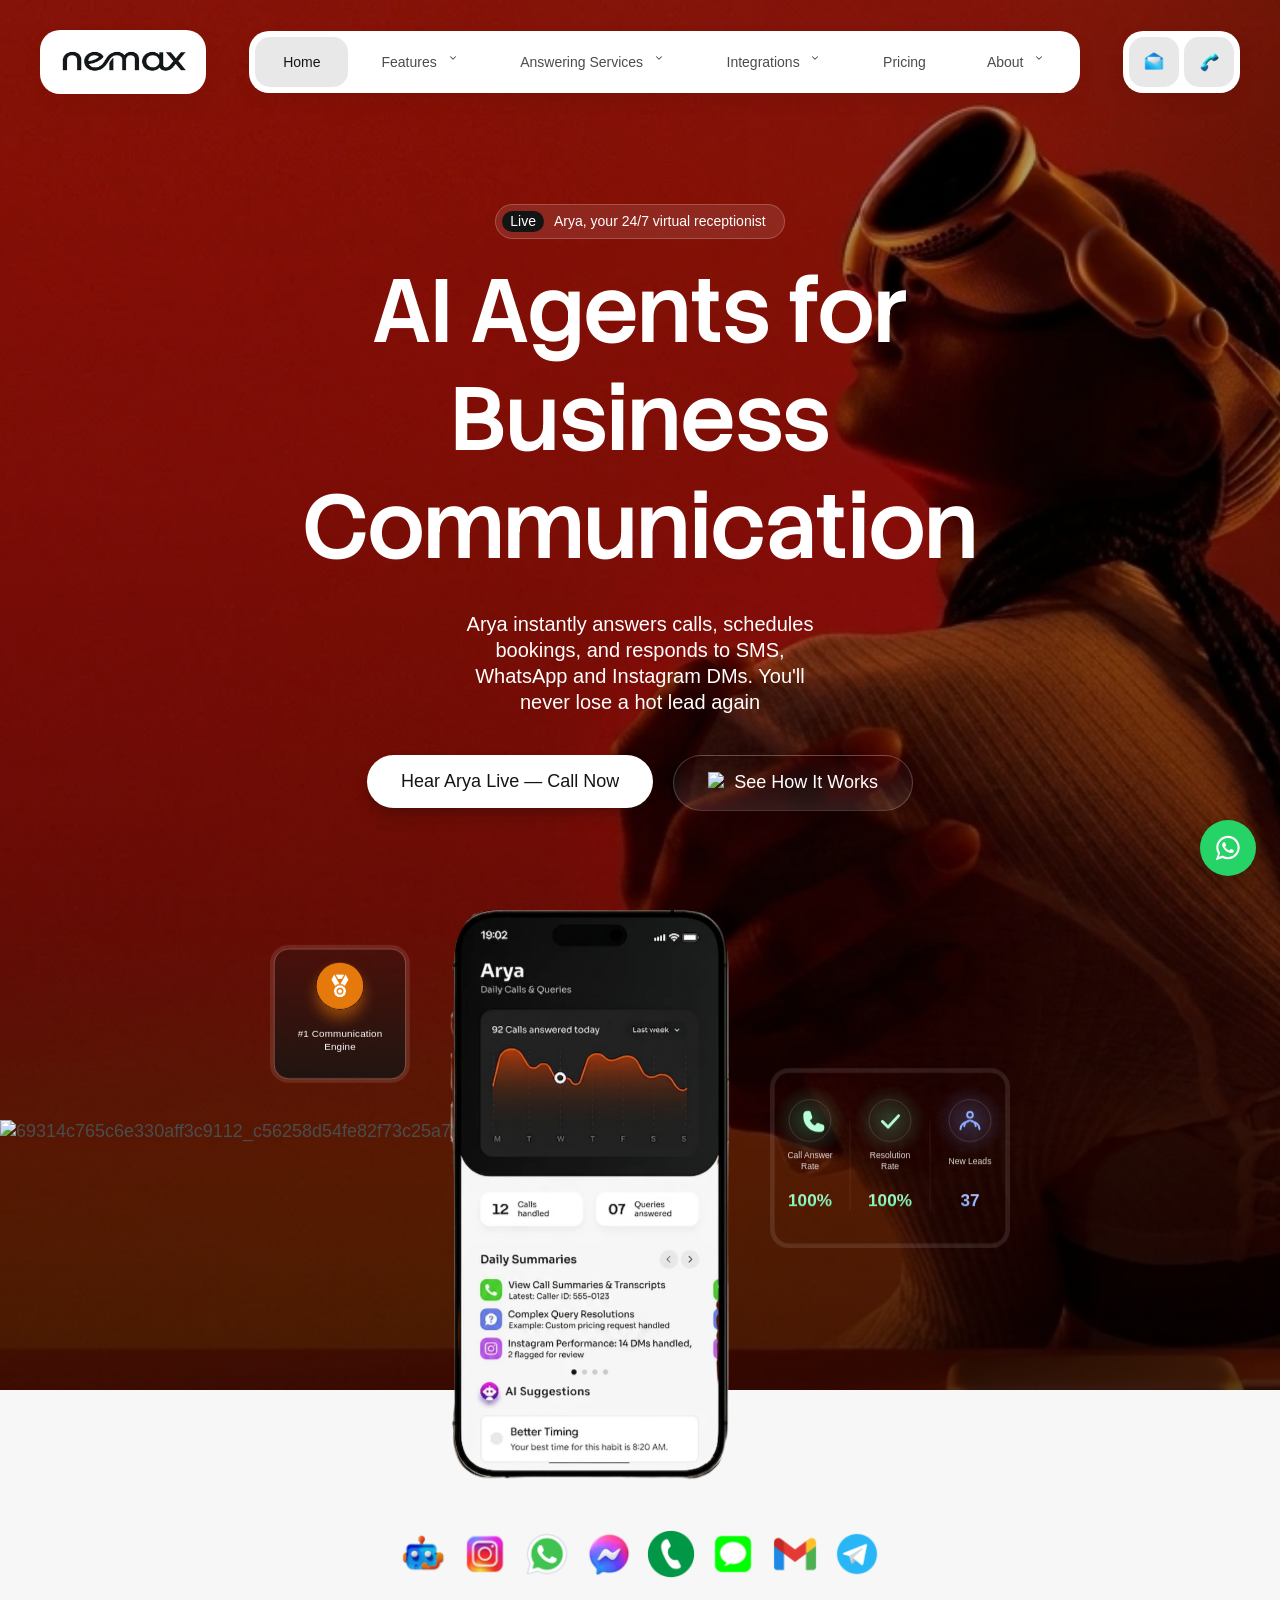
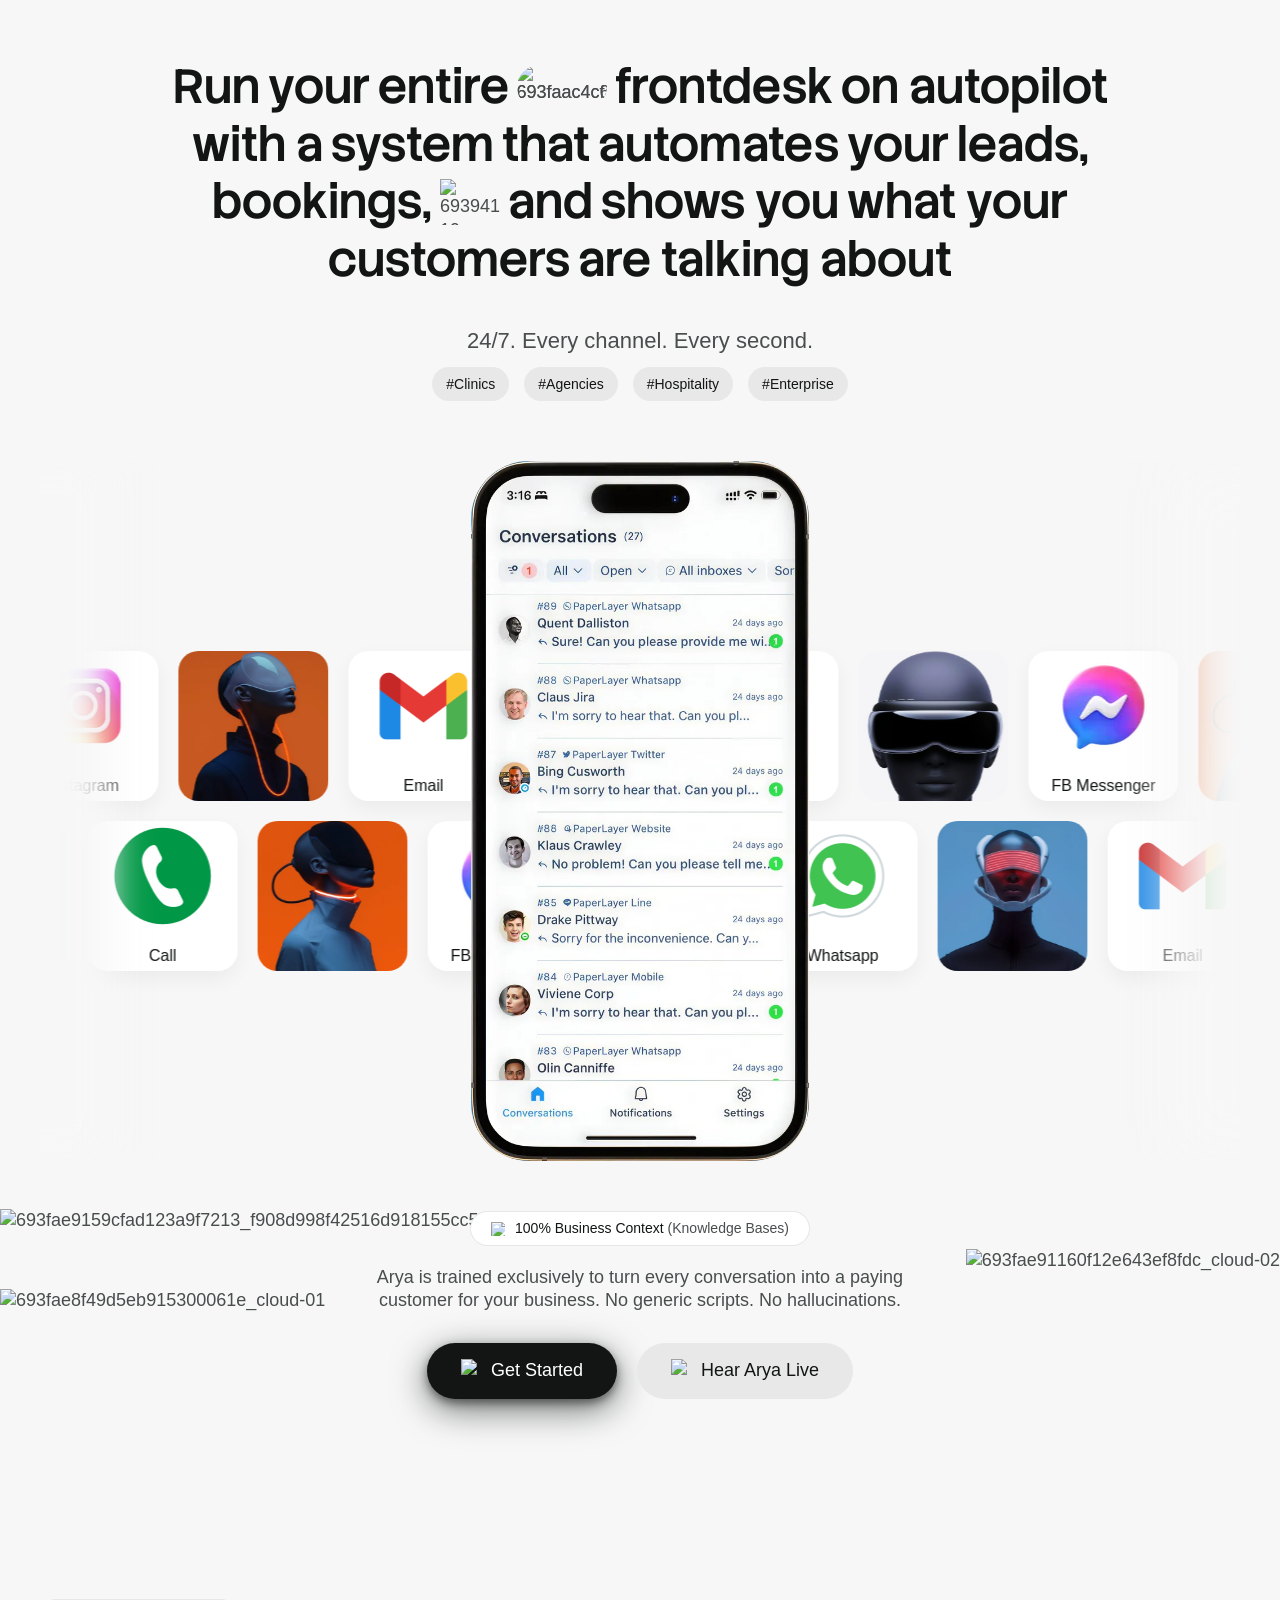
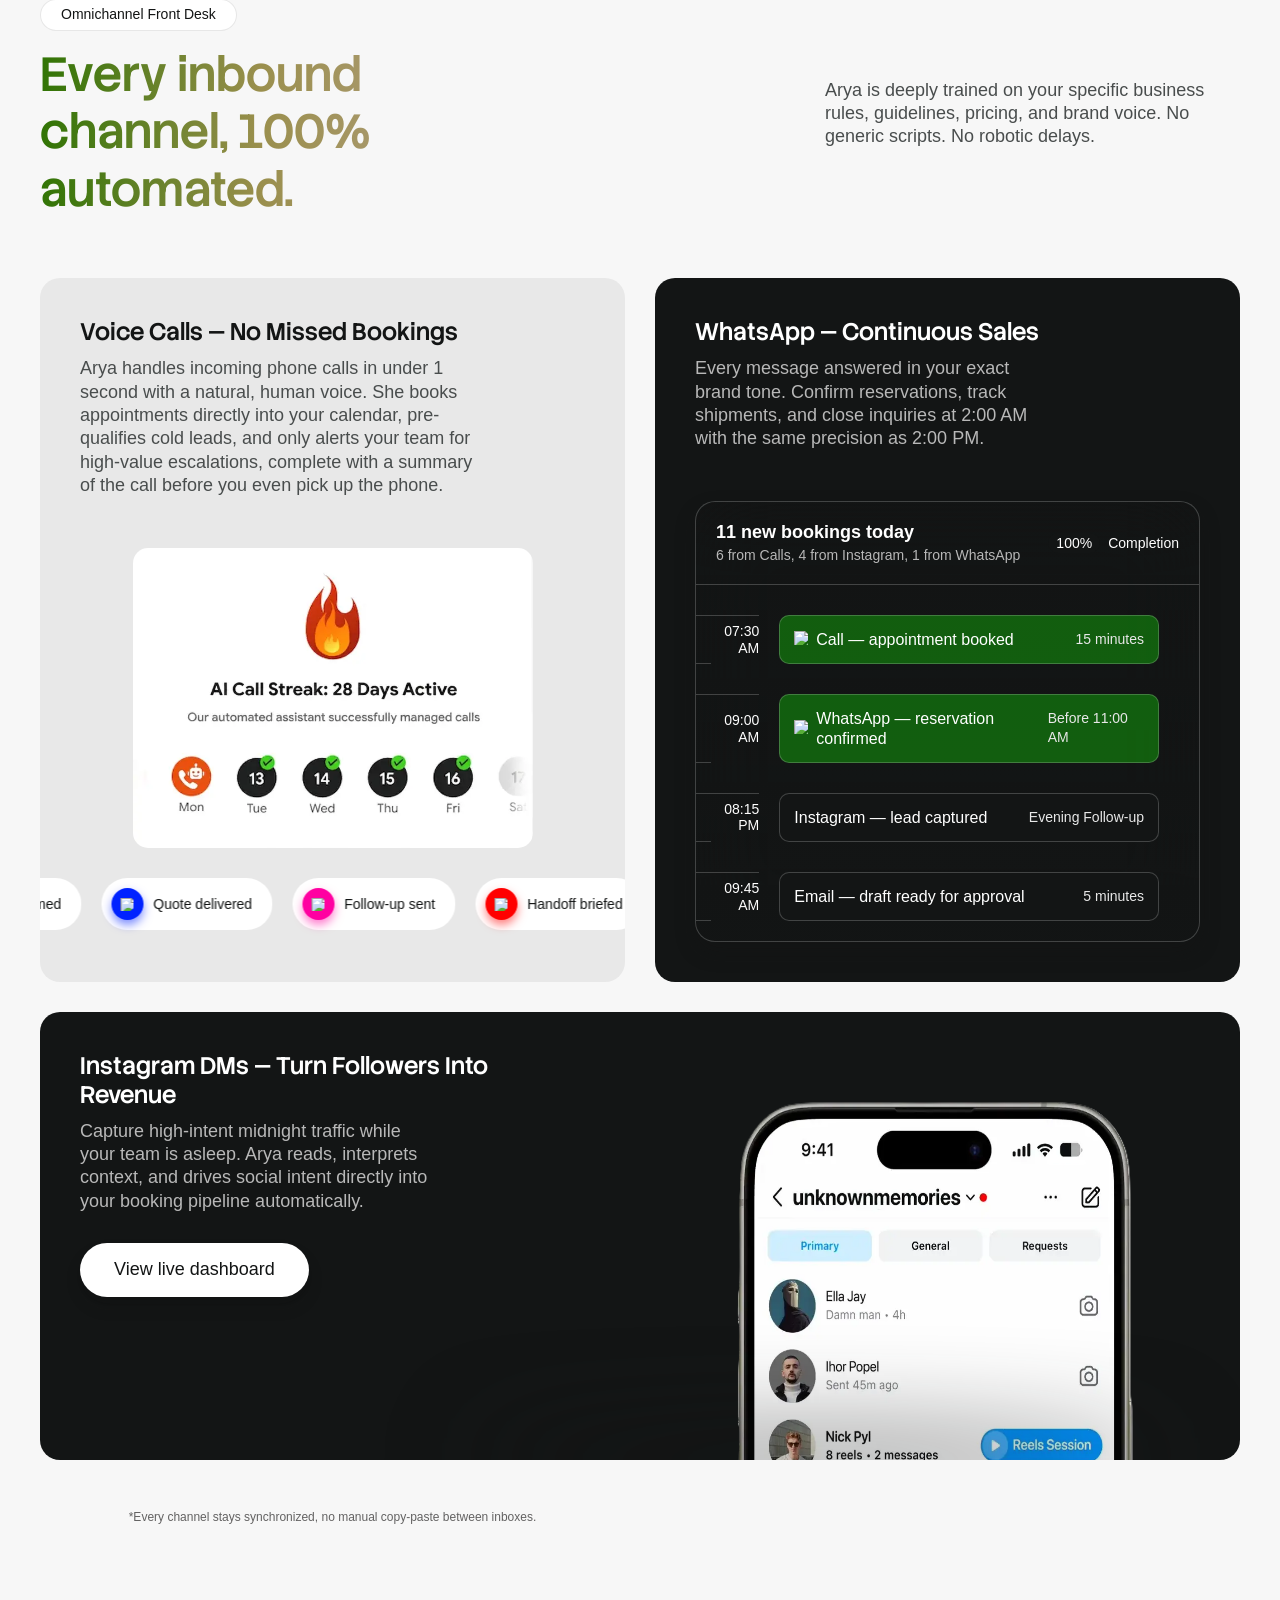
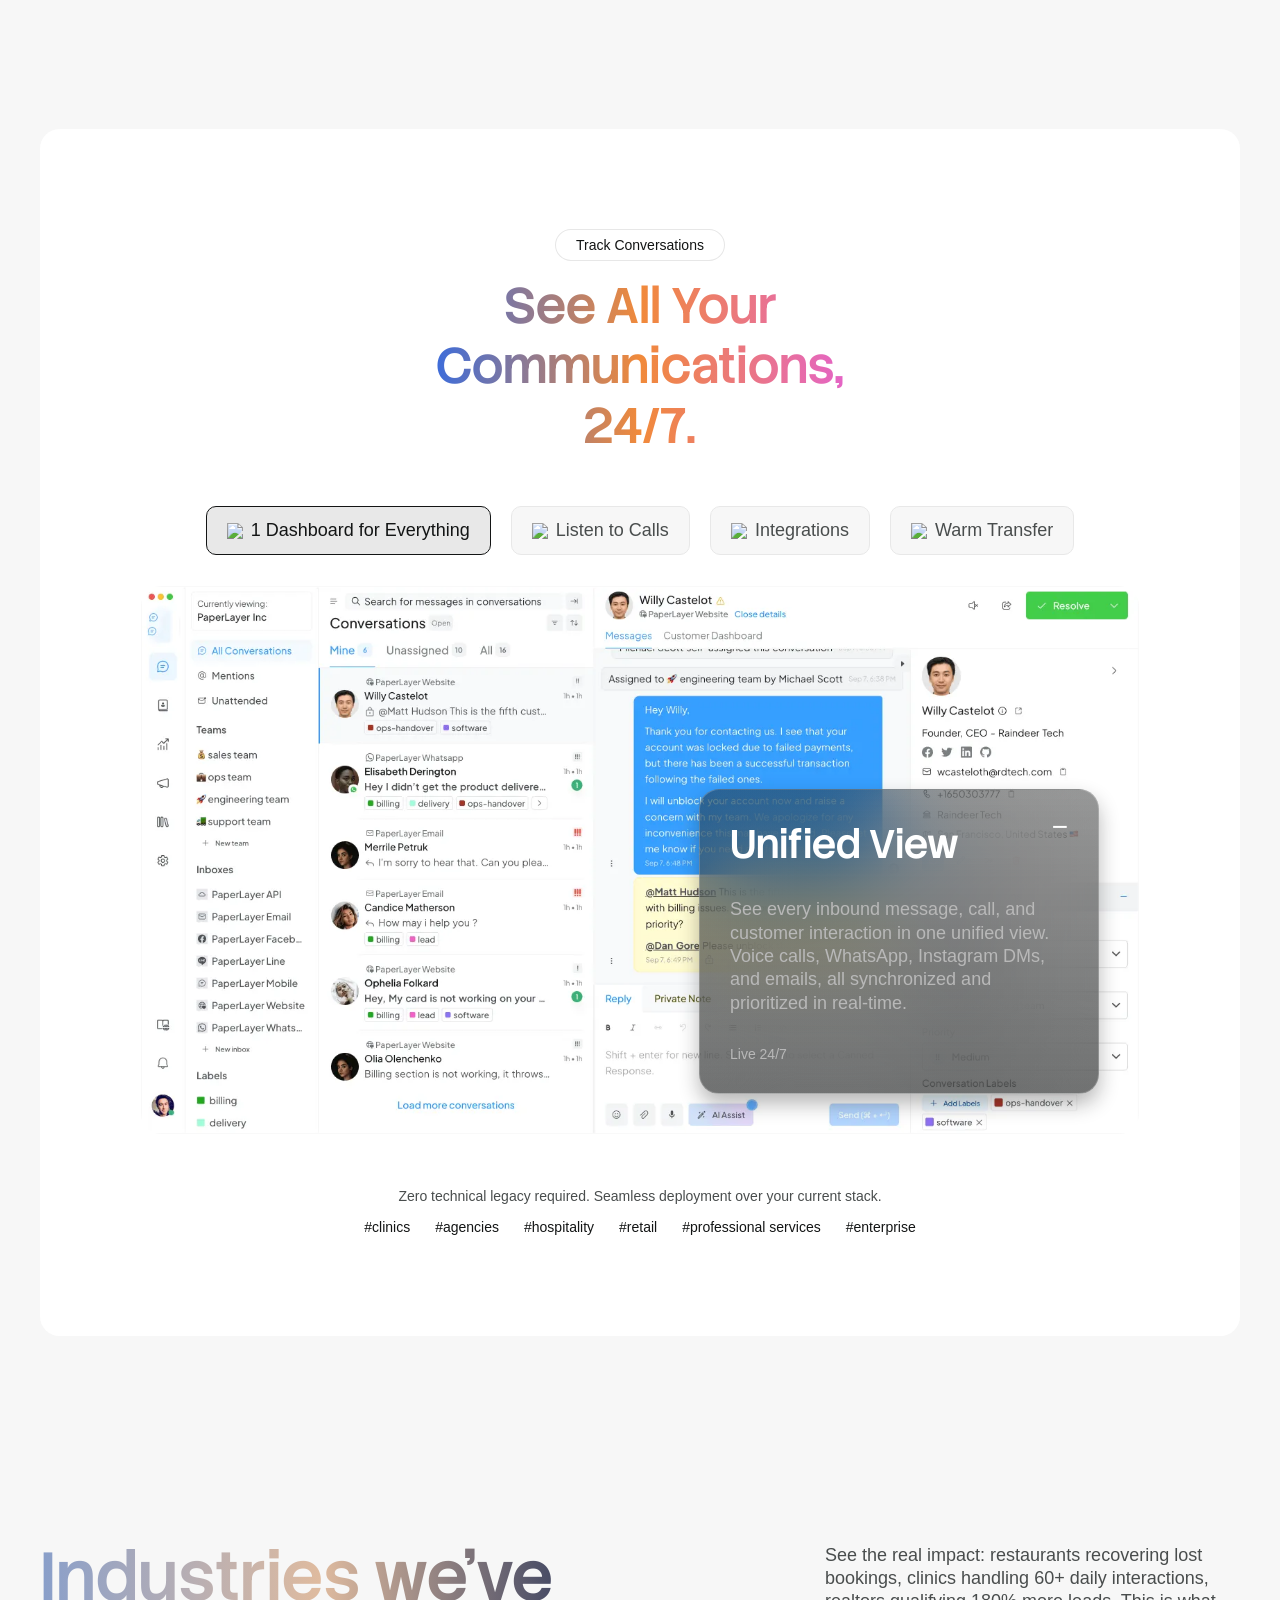
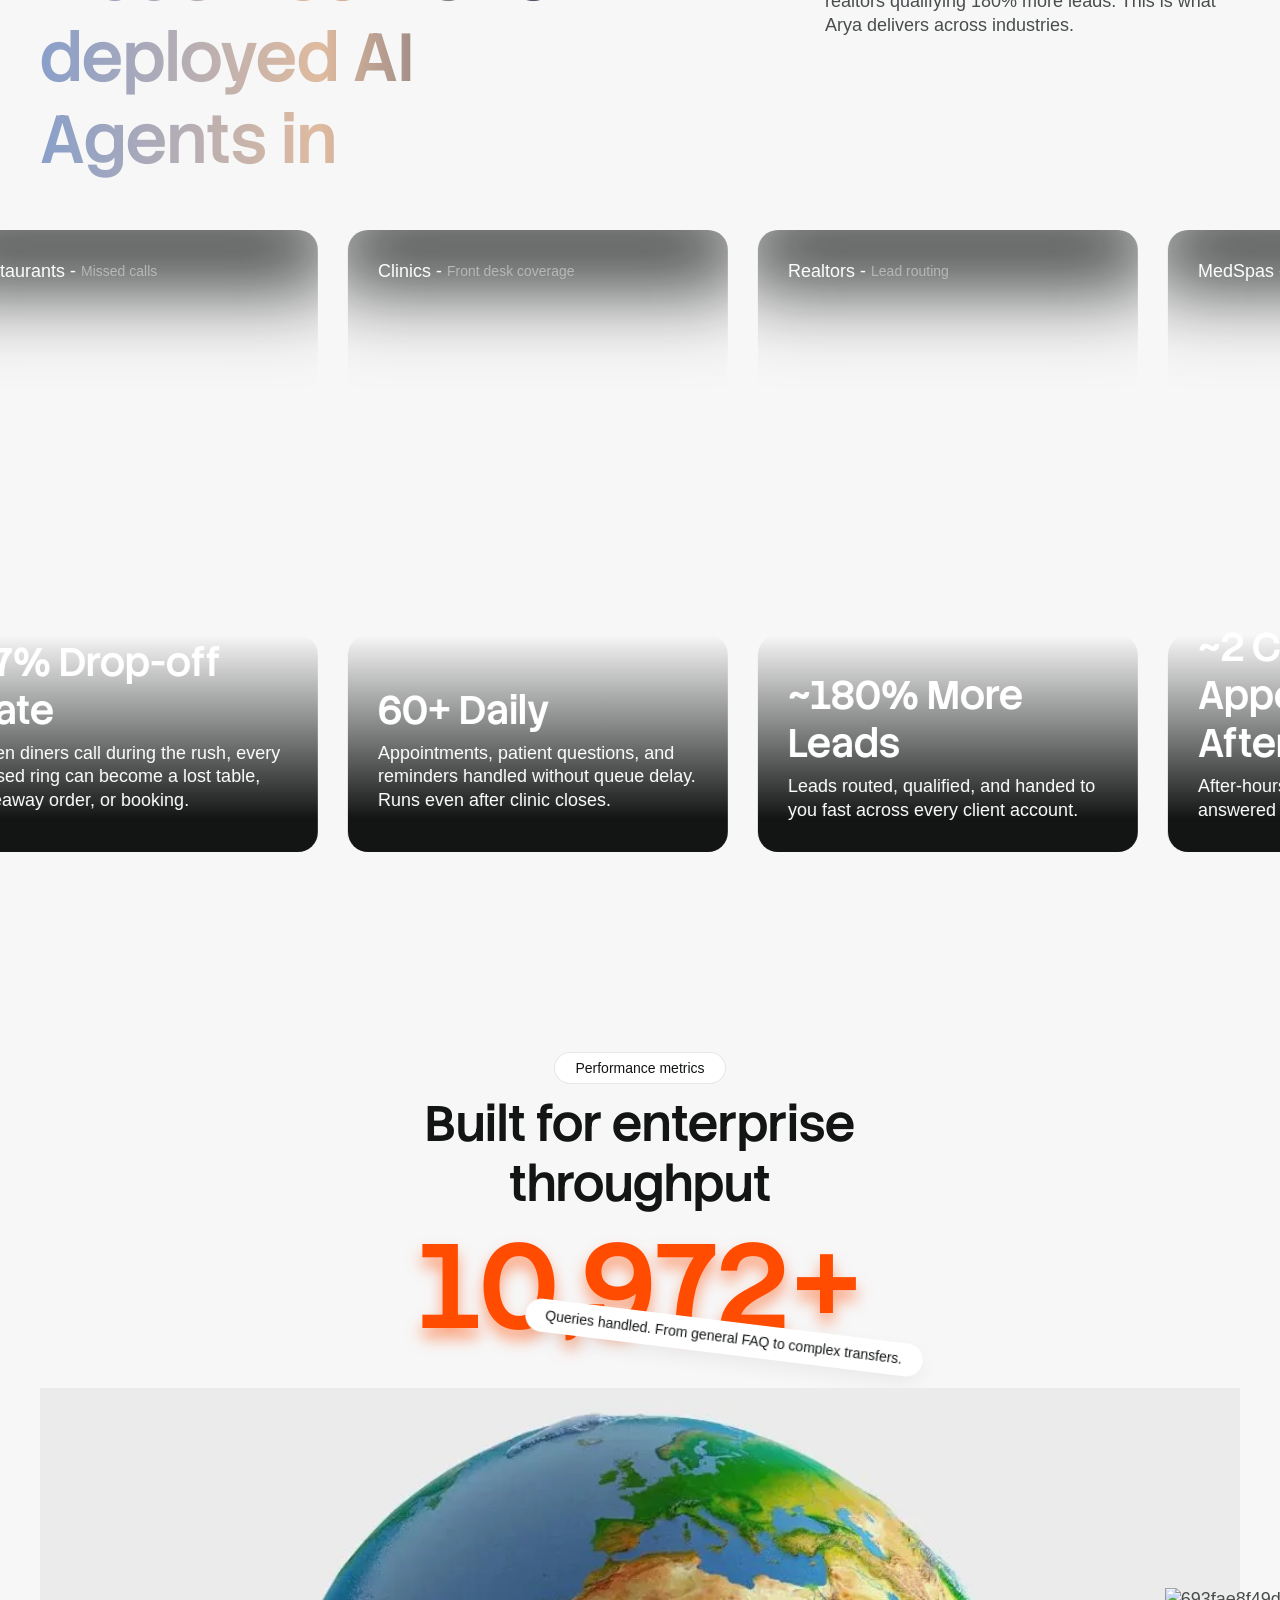
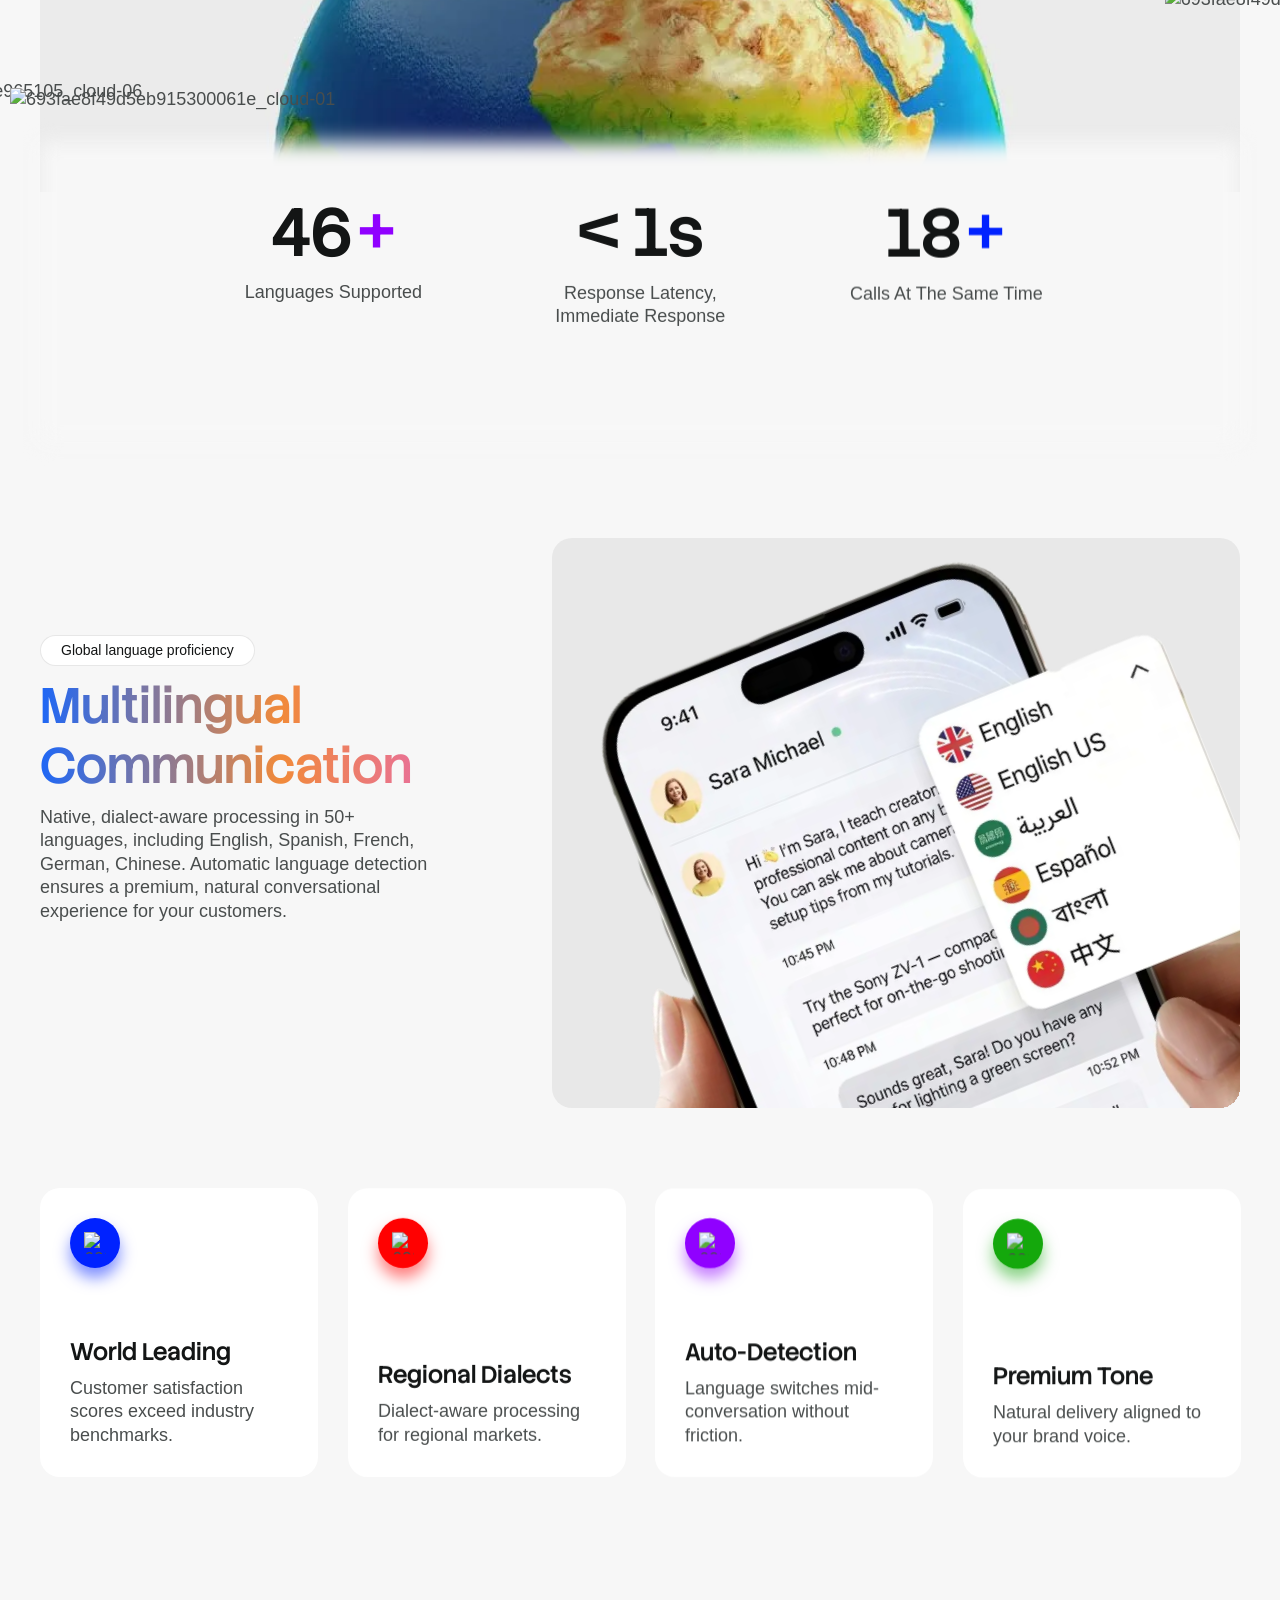
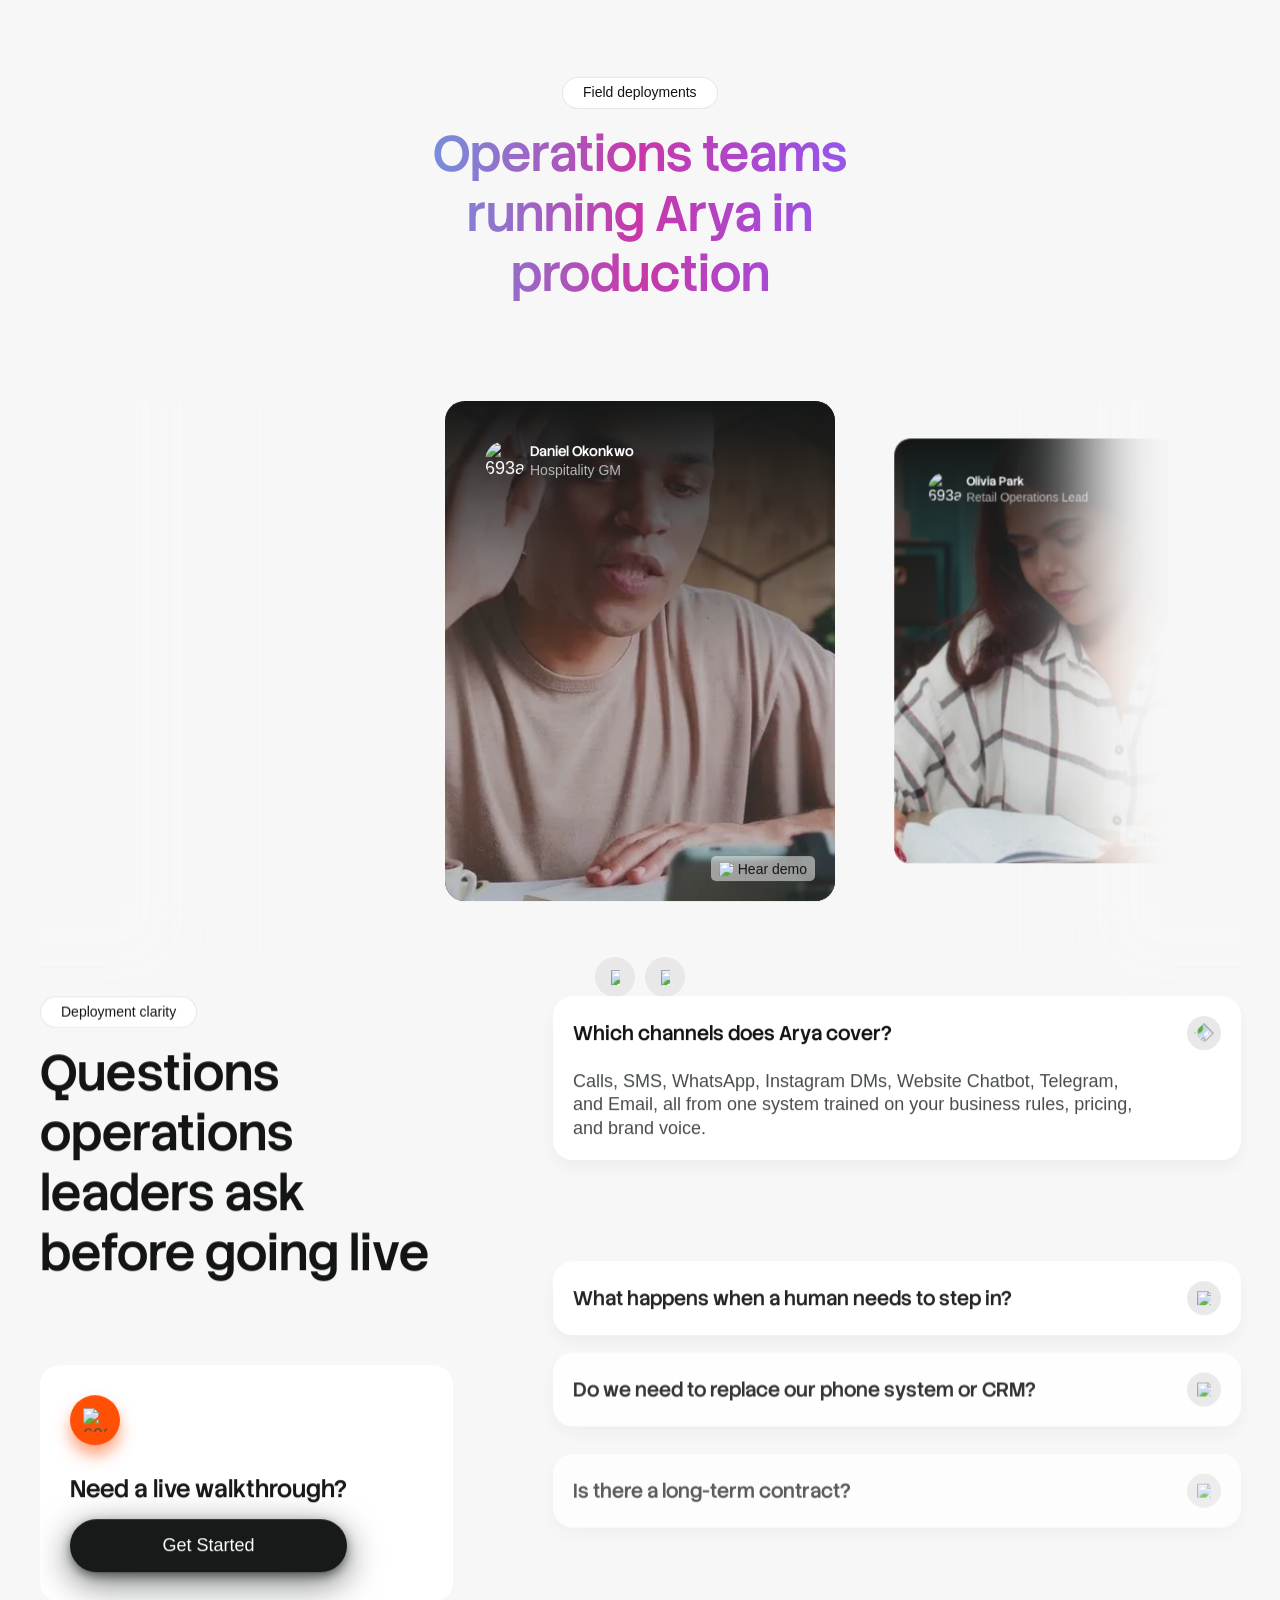
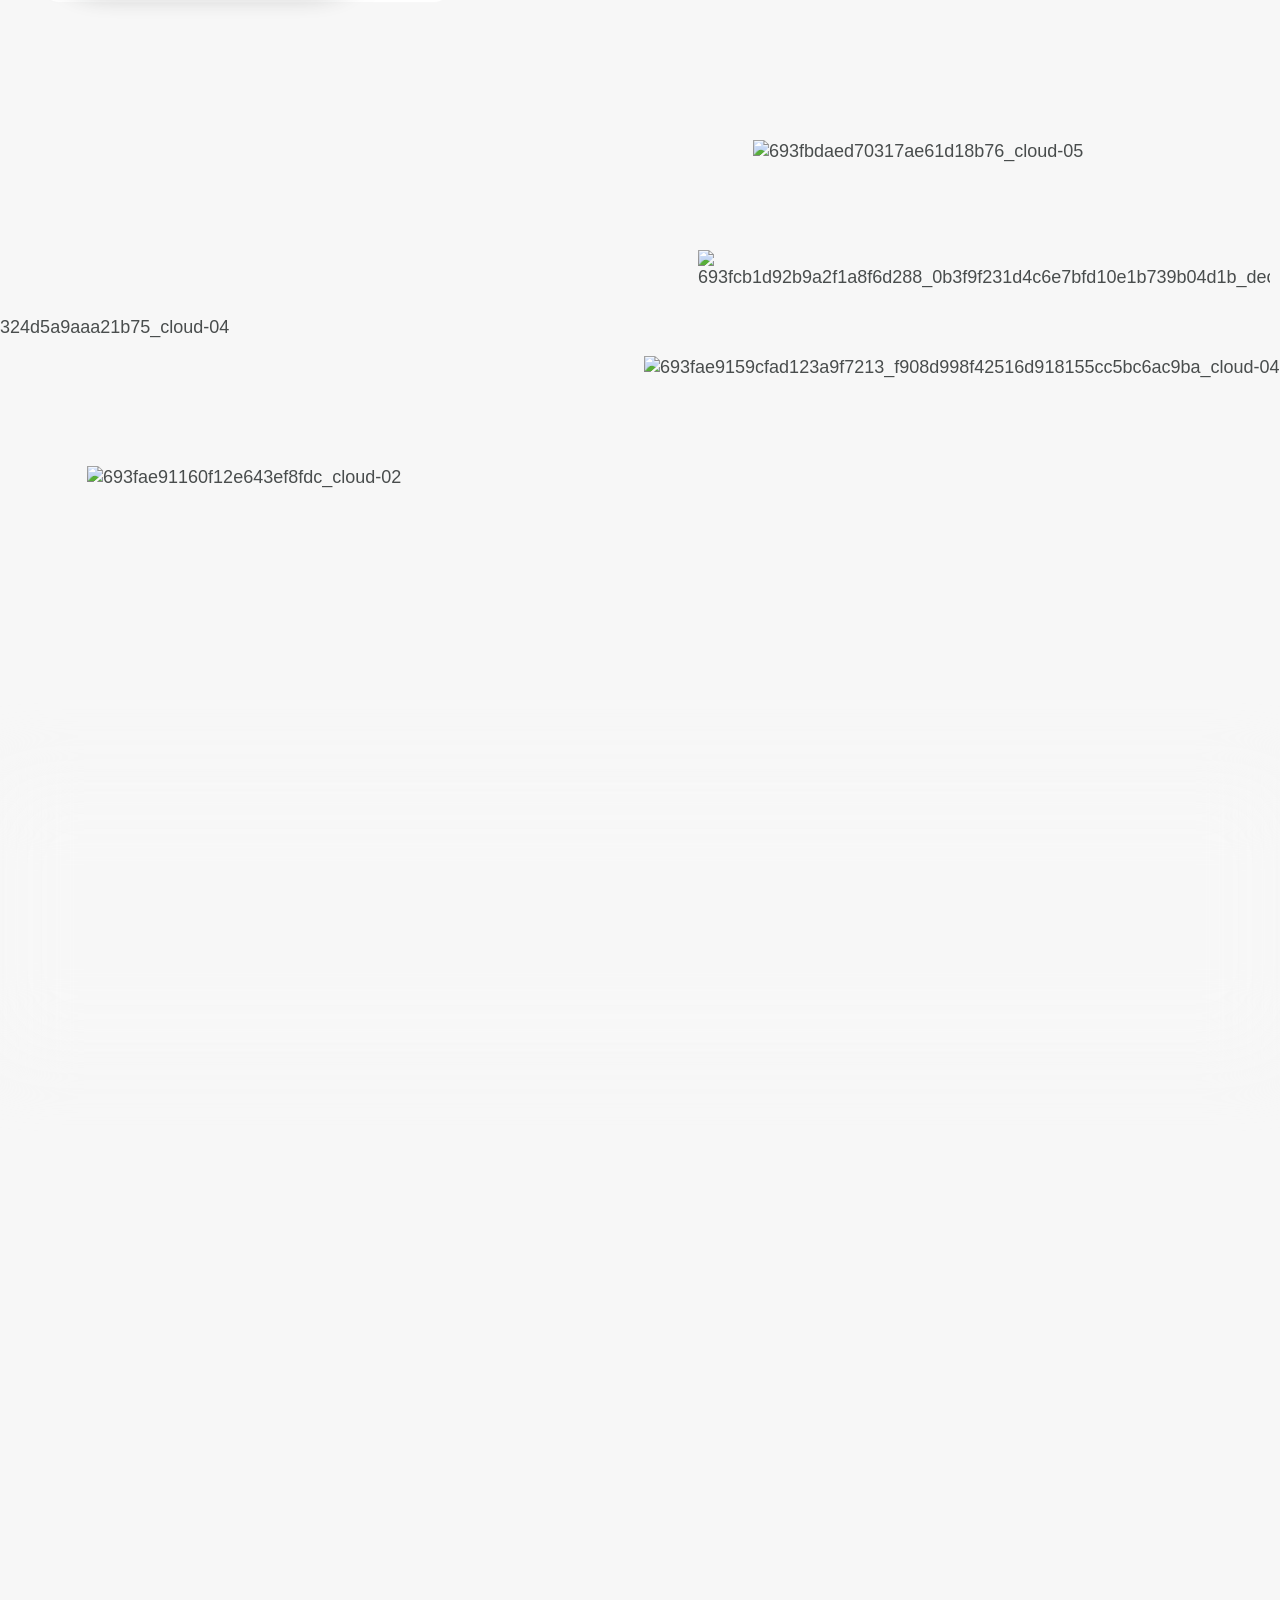
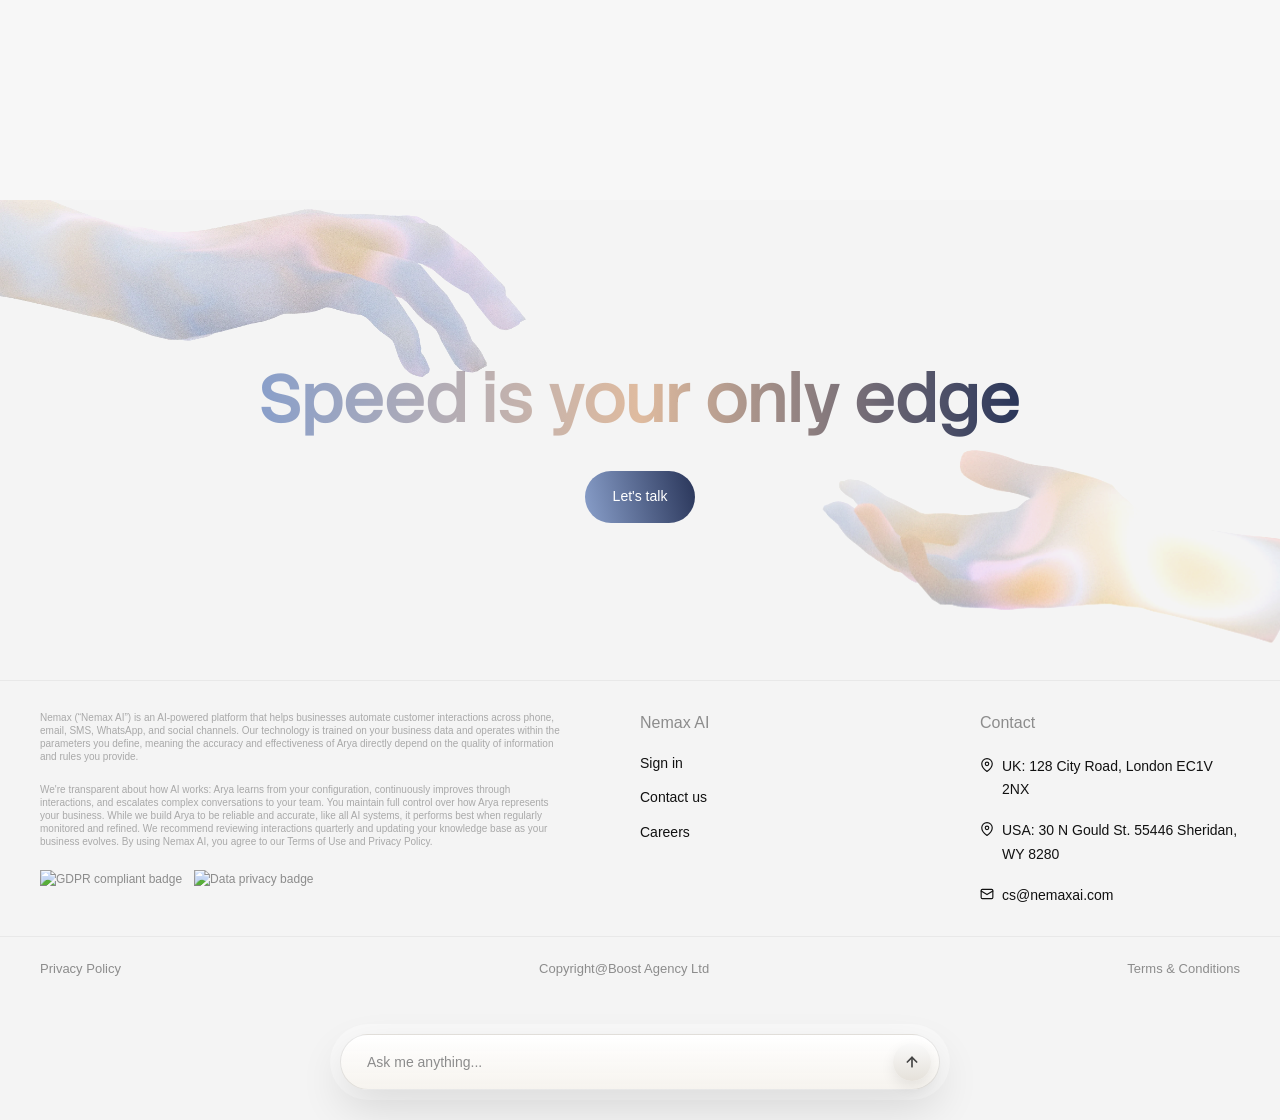
==== commit e78b389c: "Mobile PageSpeed round 2: image delivery, defer header.js, trim preconnects - Resize the 8 marquee t" ====
--- a/index.html
+++ b/index.html
@@ -51,8 +51,6 @@
   </style>
   <link href="https://fonts.googleapis.com" rel="preconnect" />
   <link crossorigin="anonymous" href="https://fonts.gstatic.com" rel="preconnect" />
-  <link href="https://cdn.cosmos.so" rel="preconnect" />
-  <link href="https://obsidianos.com" rel="preconnect" />
   <link href="https://fonts.googleapis.com/css2?family=Stack+Sans+Headline:wght@400;500&amp;family=Google+Sans+Flex:wght@400&amp;display=swap" rel="preload" as="style" onload="this.onload=null;this.rel='stylesheet'" />
   <noscript><link href="https://fonts.googleapis.com/css2?family=Stack+Sans+Headline:wght@400;500&amp;family=Google+Sans+Flex:wght@400&amp;display=swap" rel="stylesheet" /></noscript>
   <script
@@ -70,7 +68,7 @@
 </head>
 
 <body>
-  <script src="js/header.js?v=20260716b" type="text/javascript"></script>
+  <script src="js/header.js?v=20260716b" type="text/javascript" defer></script>
   <section class="hero-section" fetchpriority="high">
     <div class="hero-media-stage" aria-hidden="true">
       <picture>
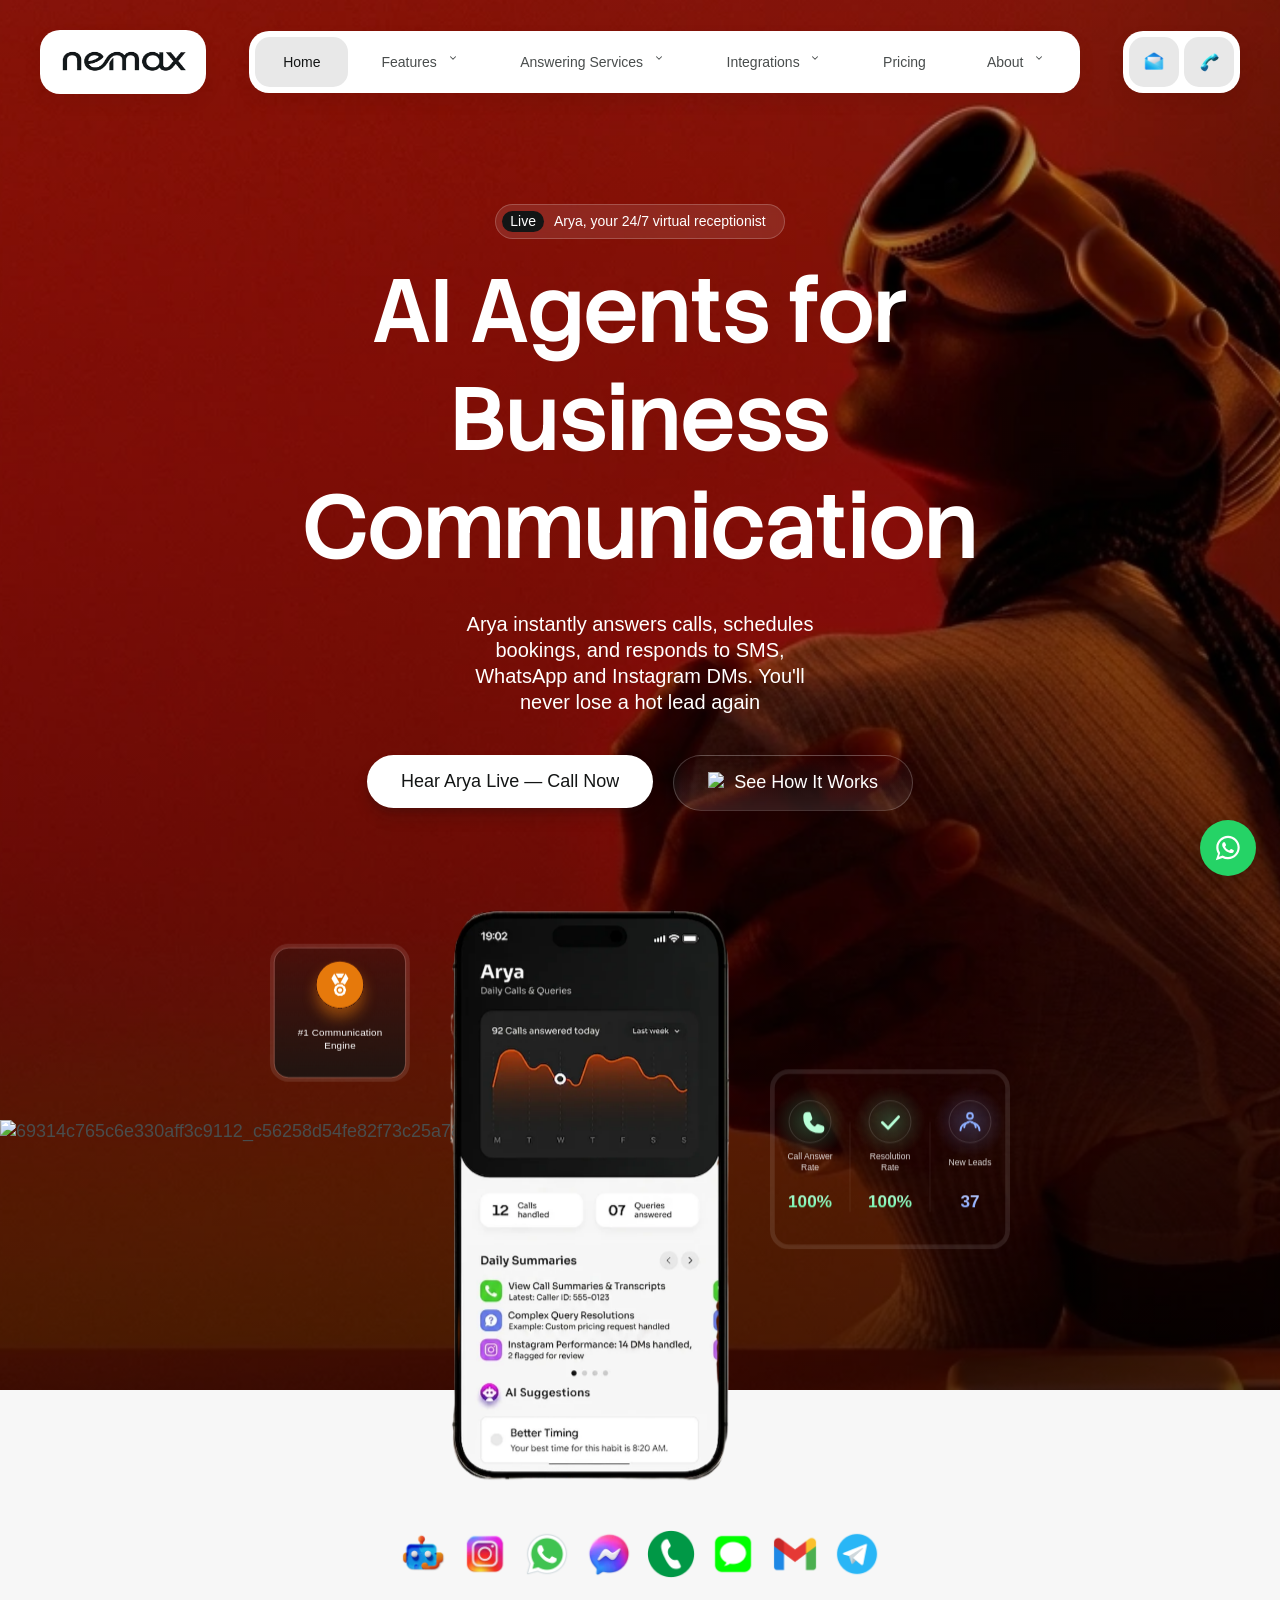
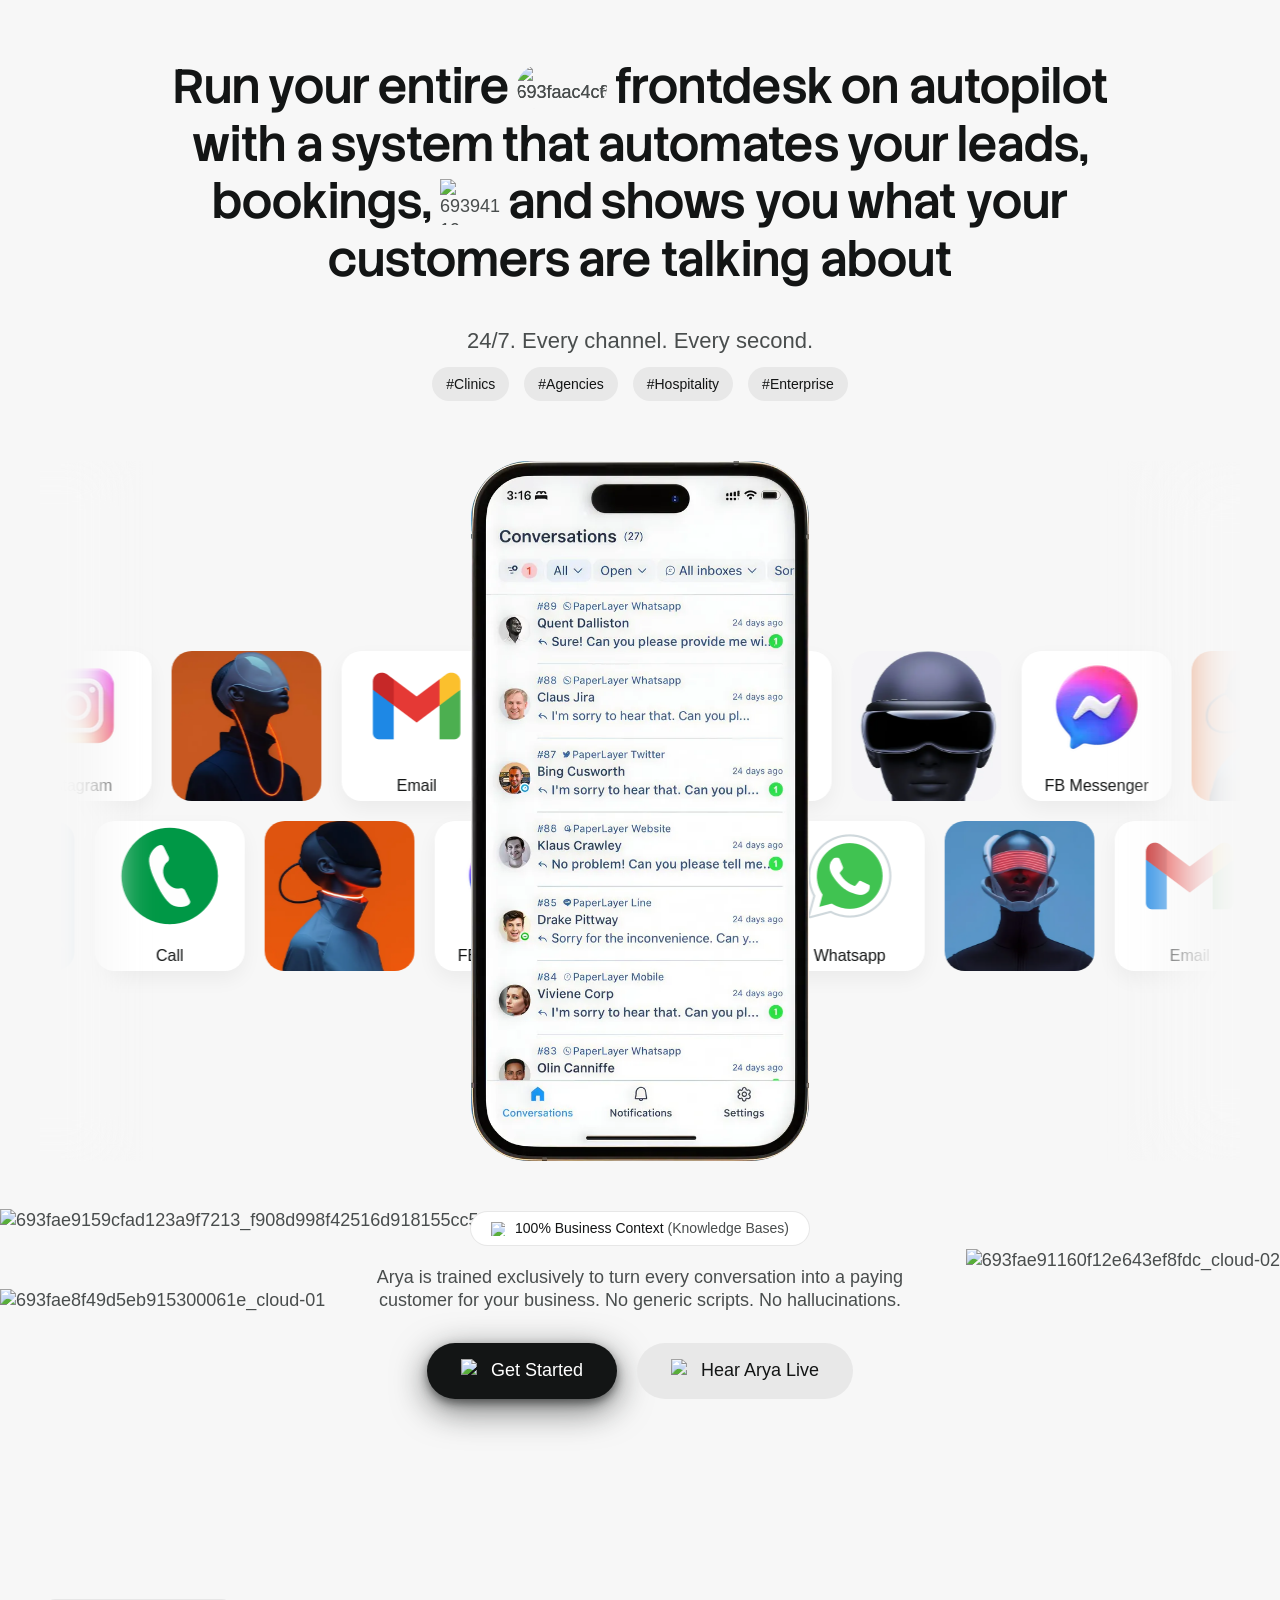
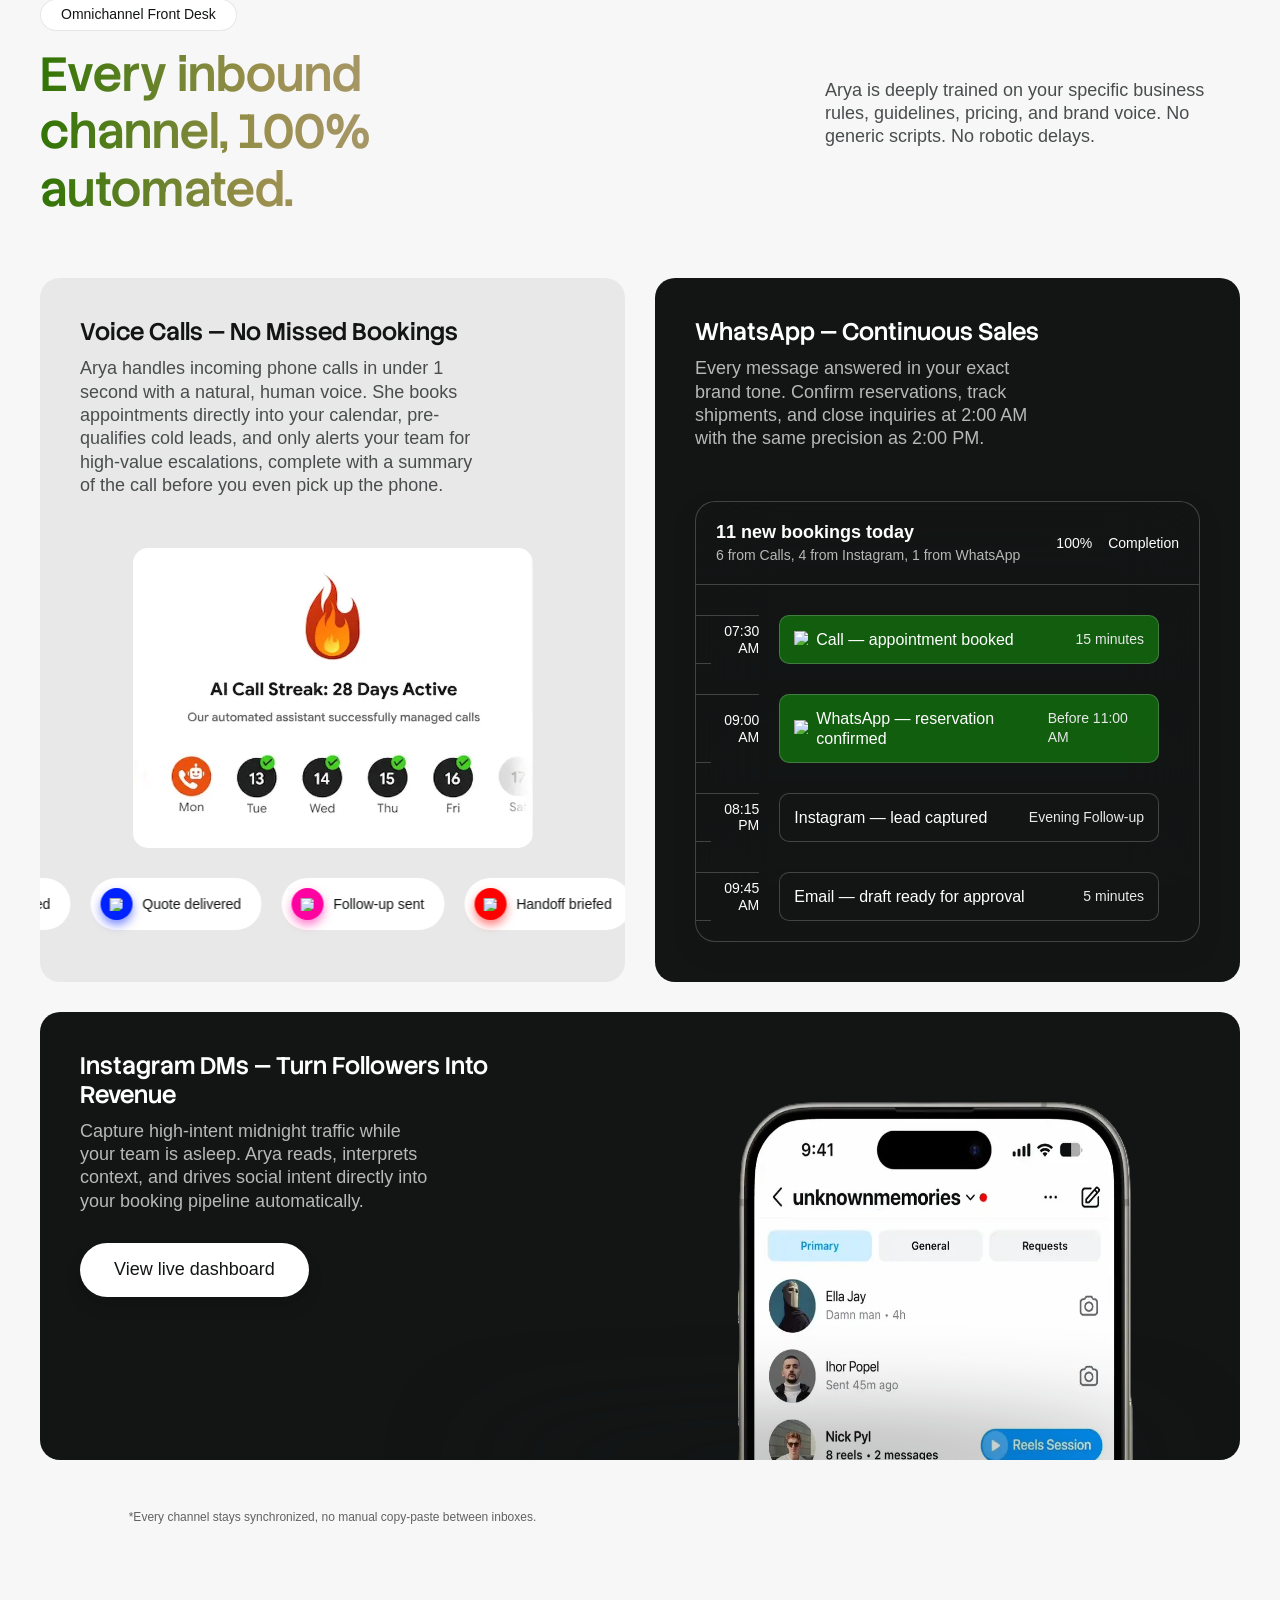
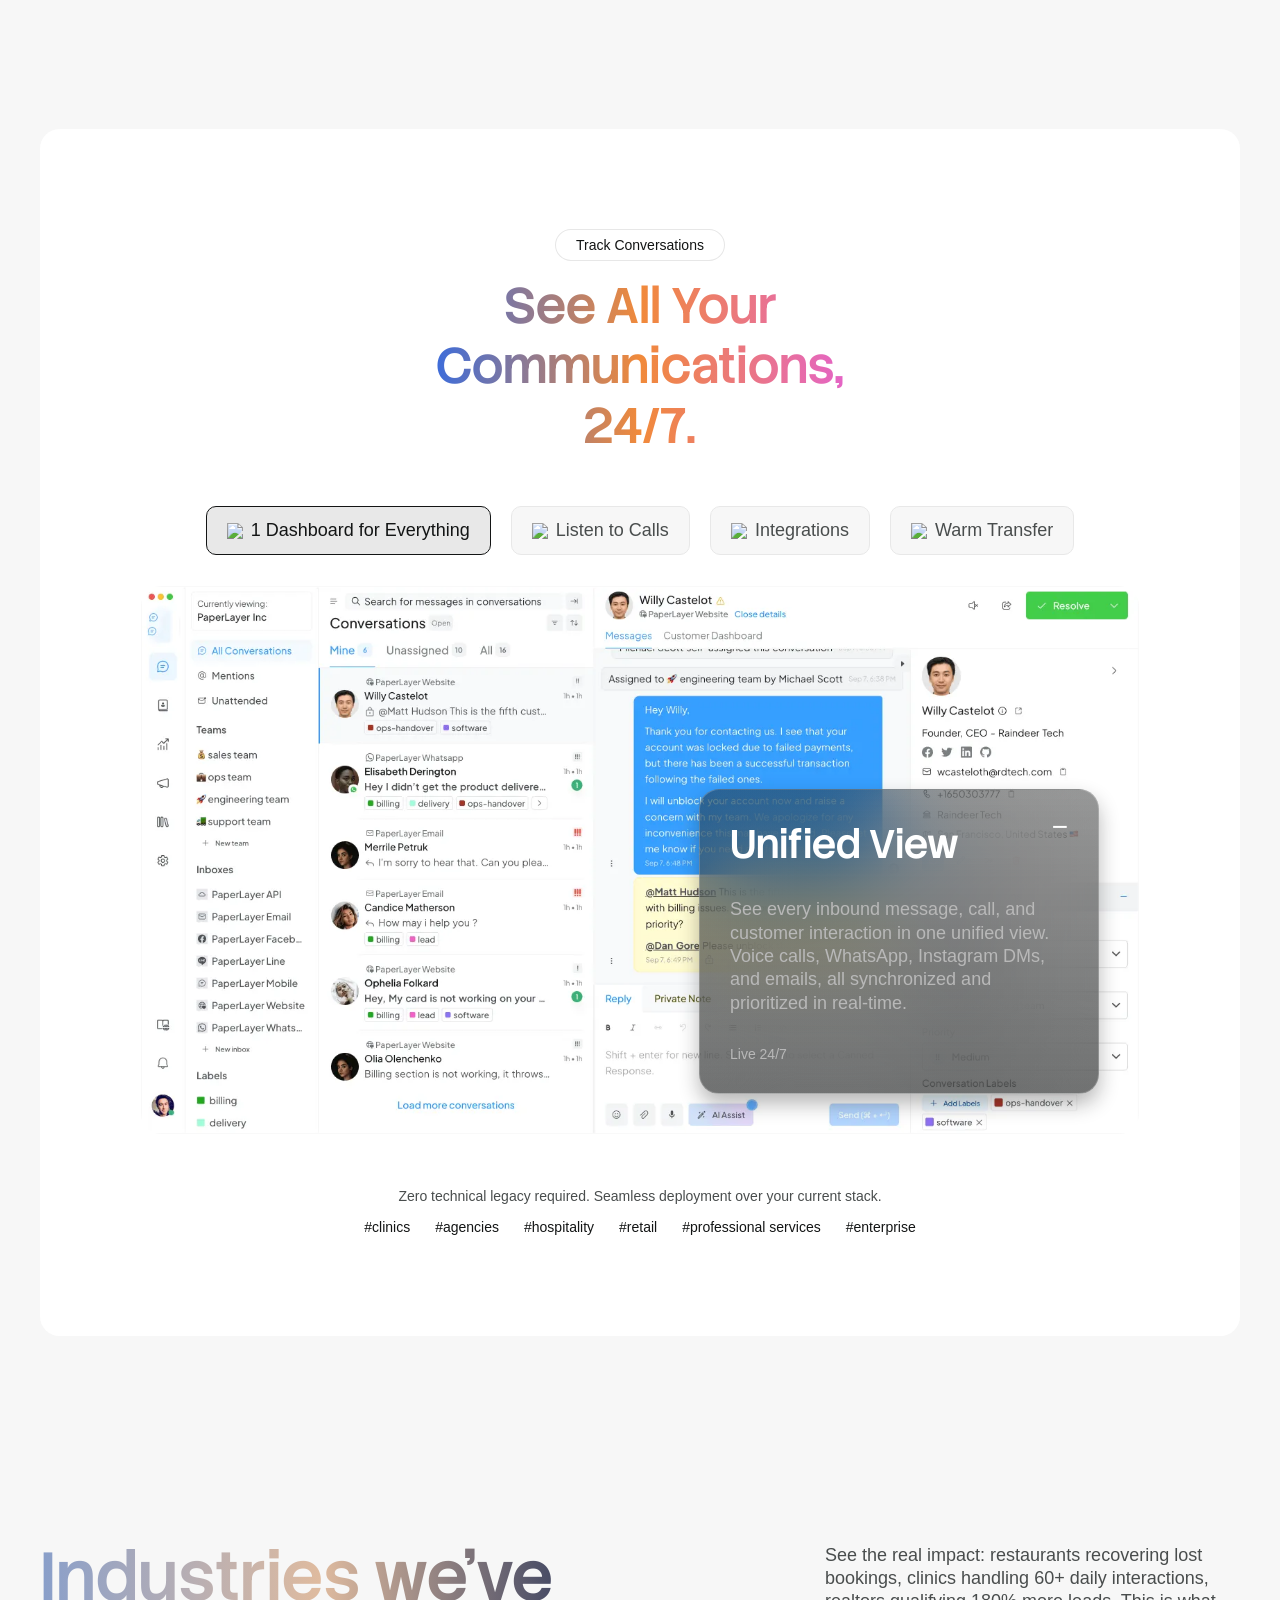
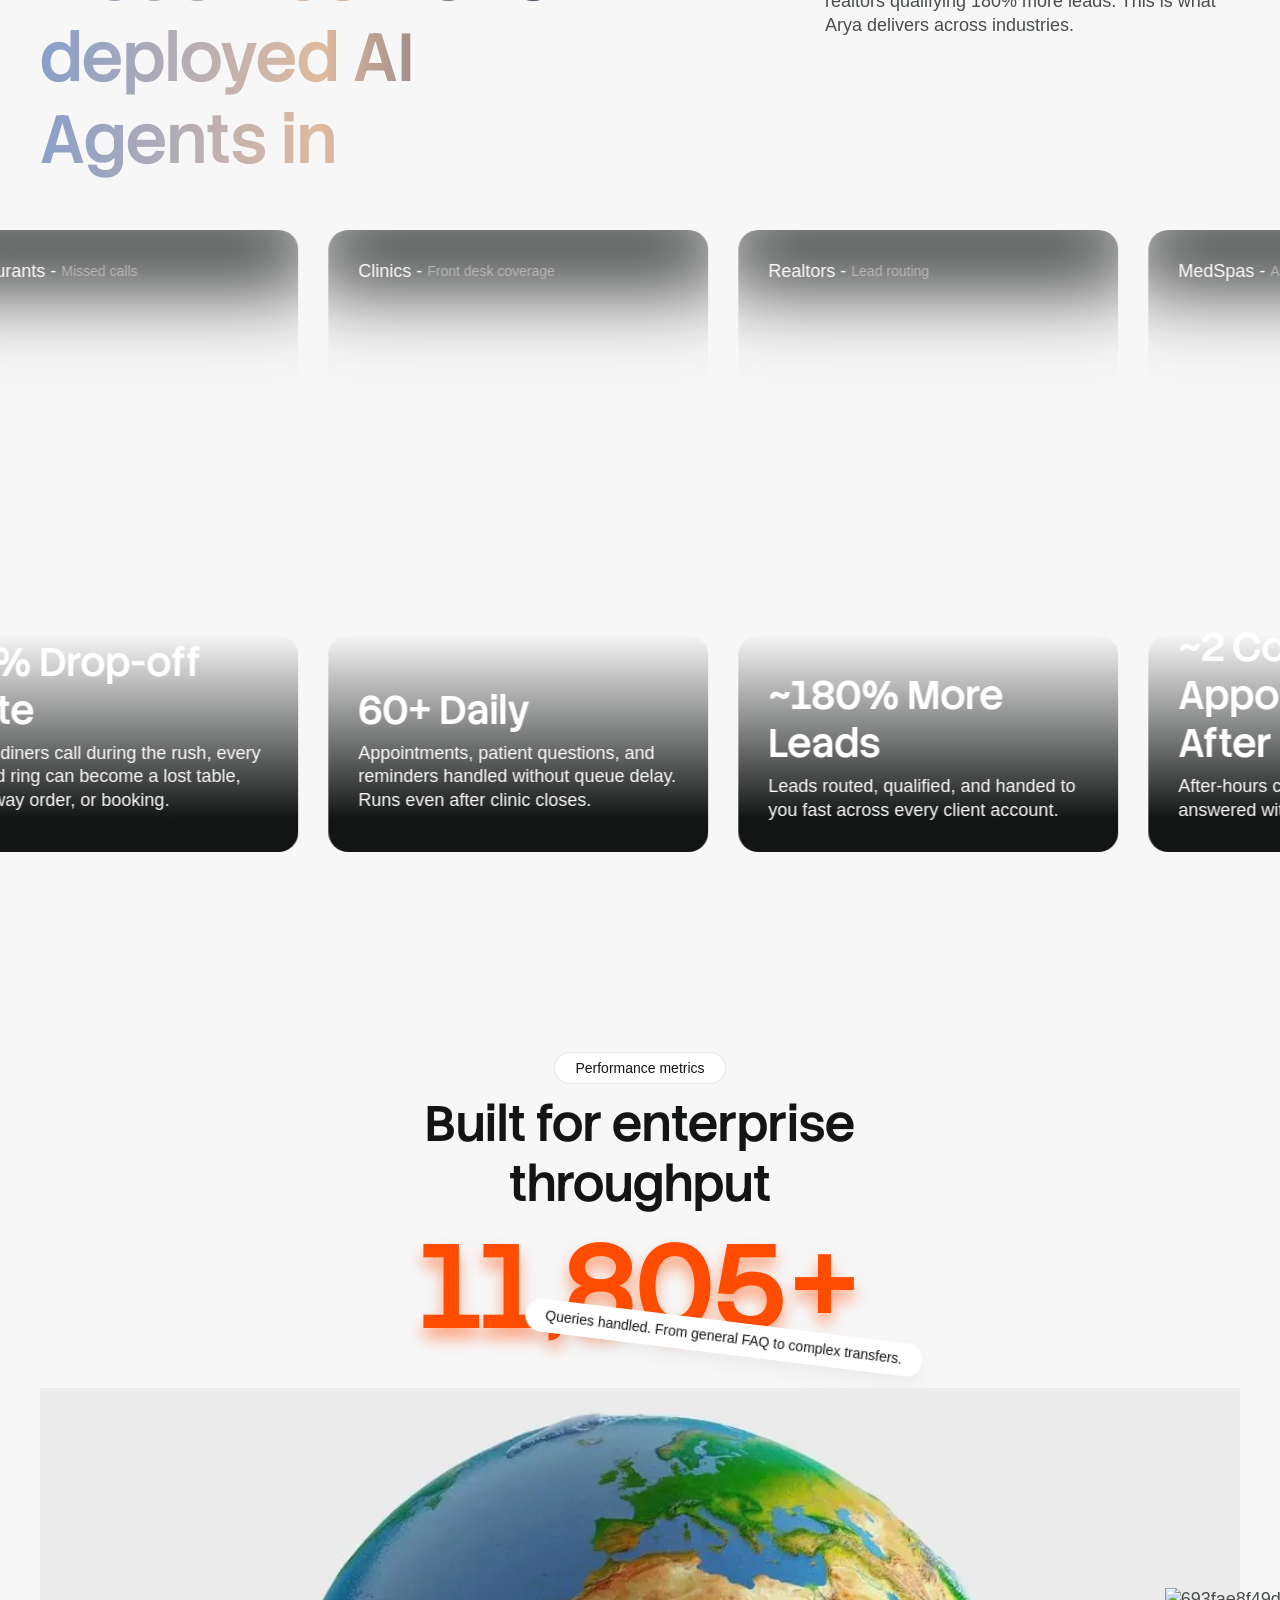
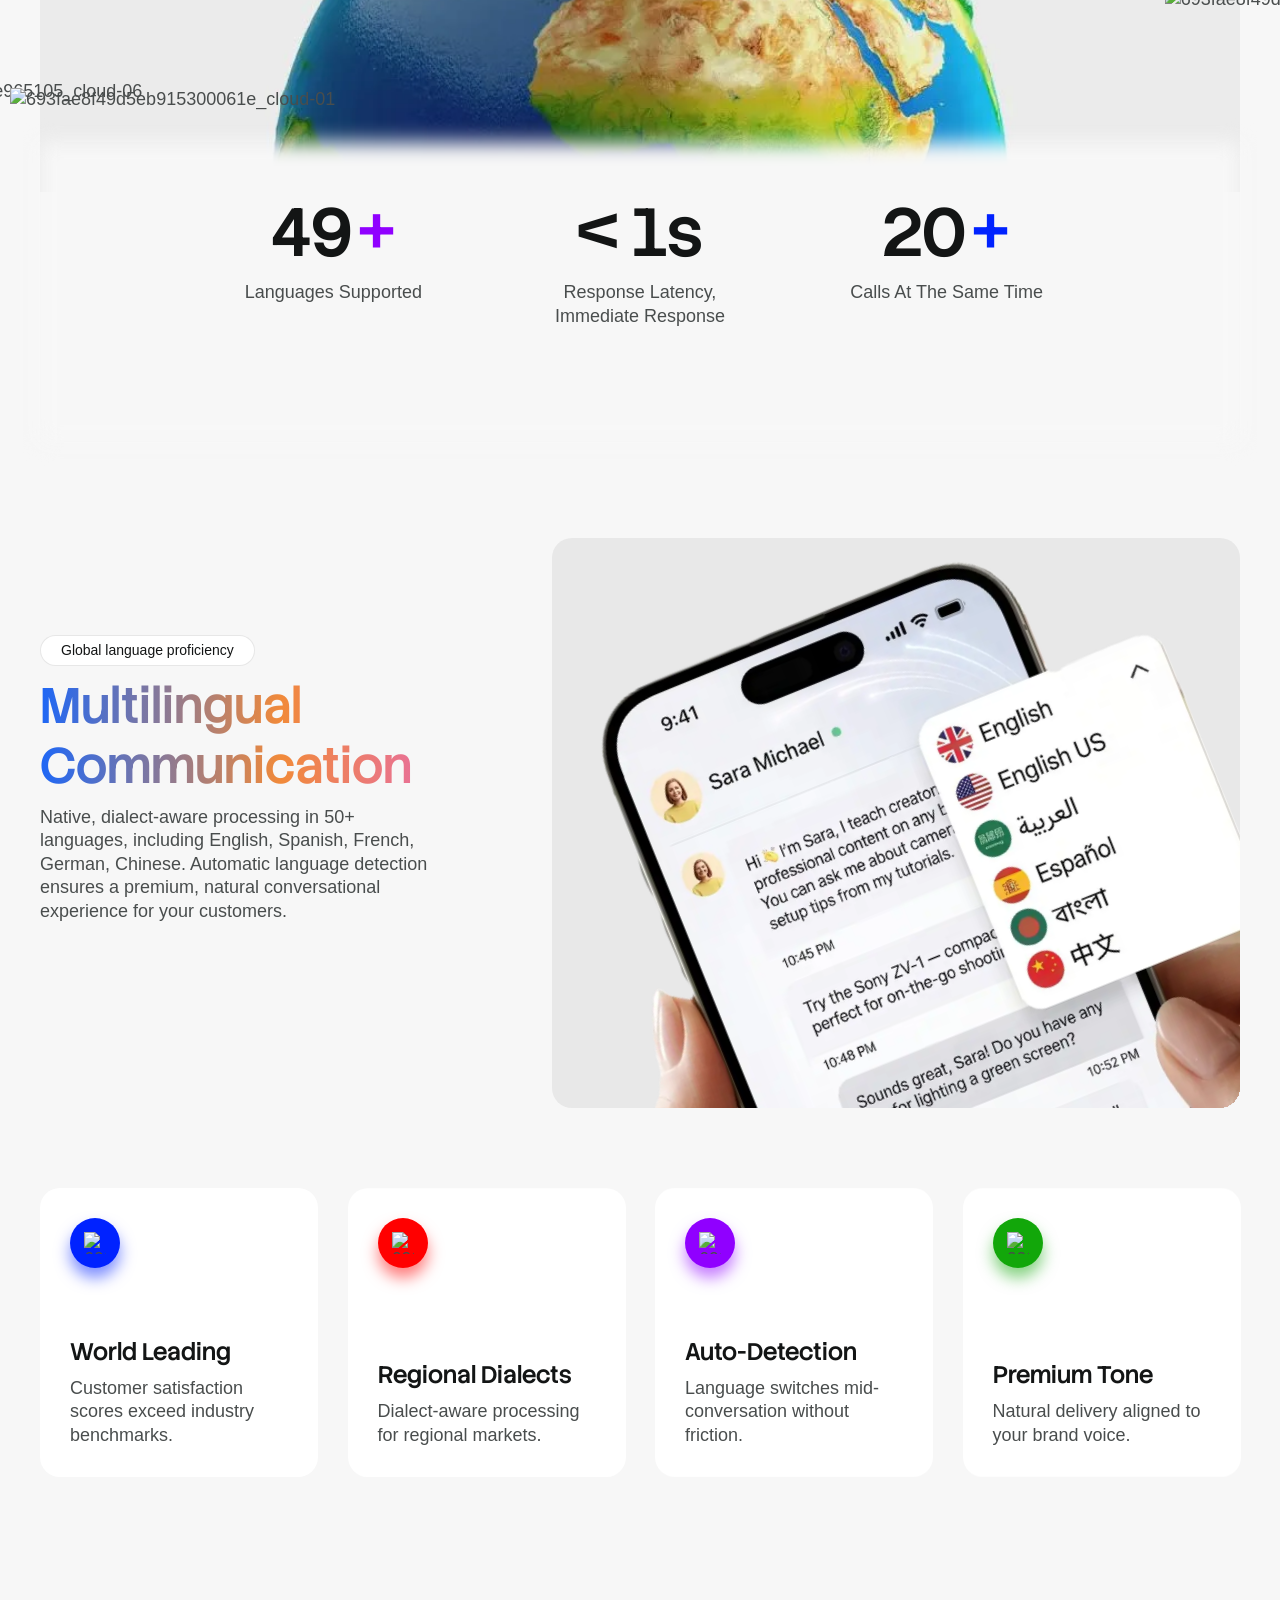
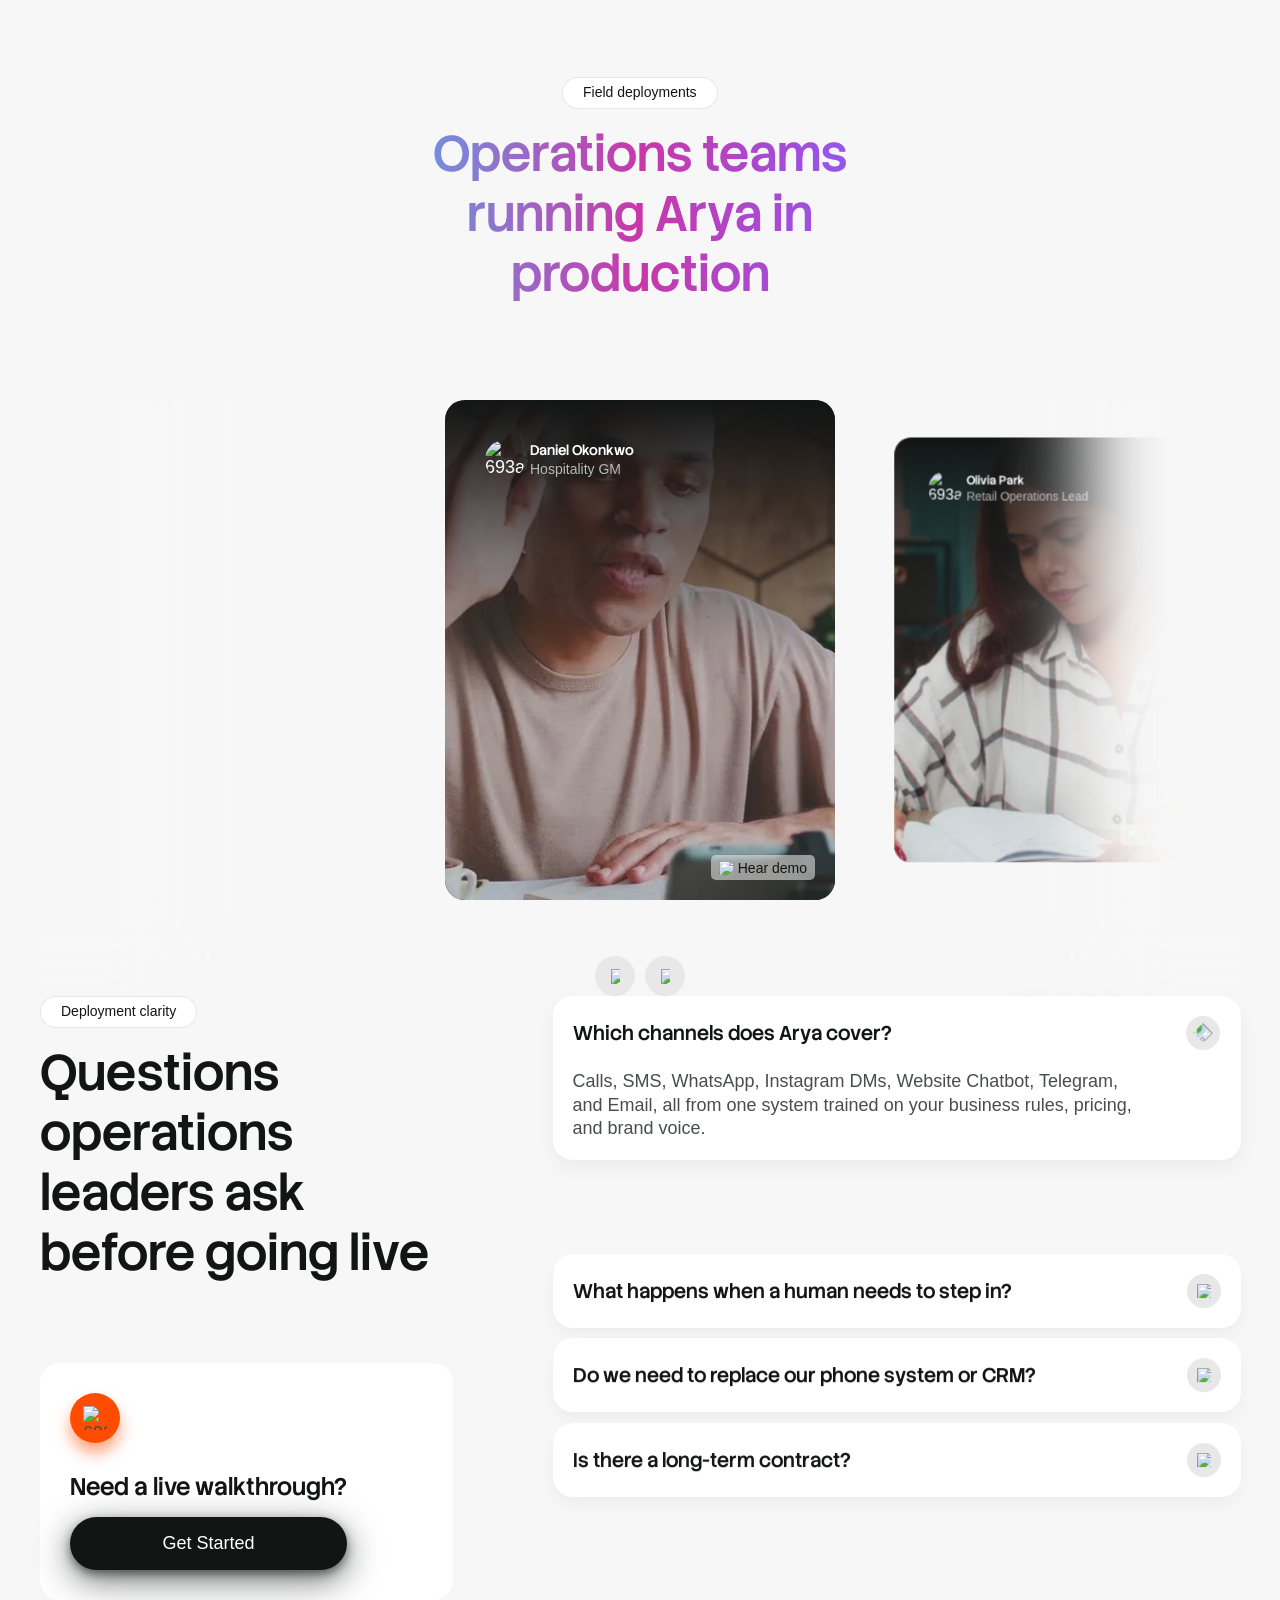
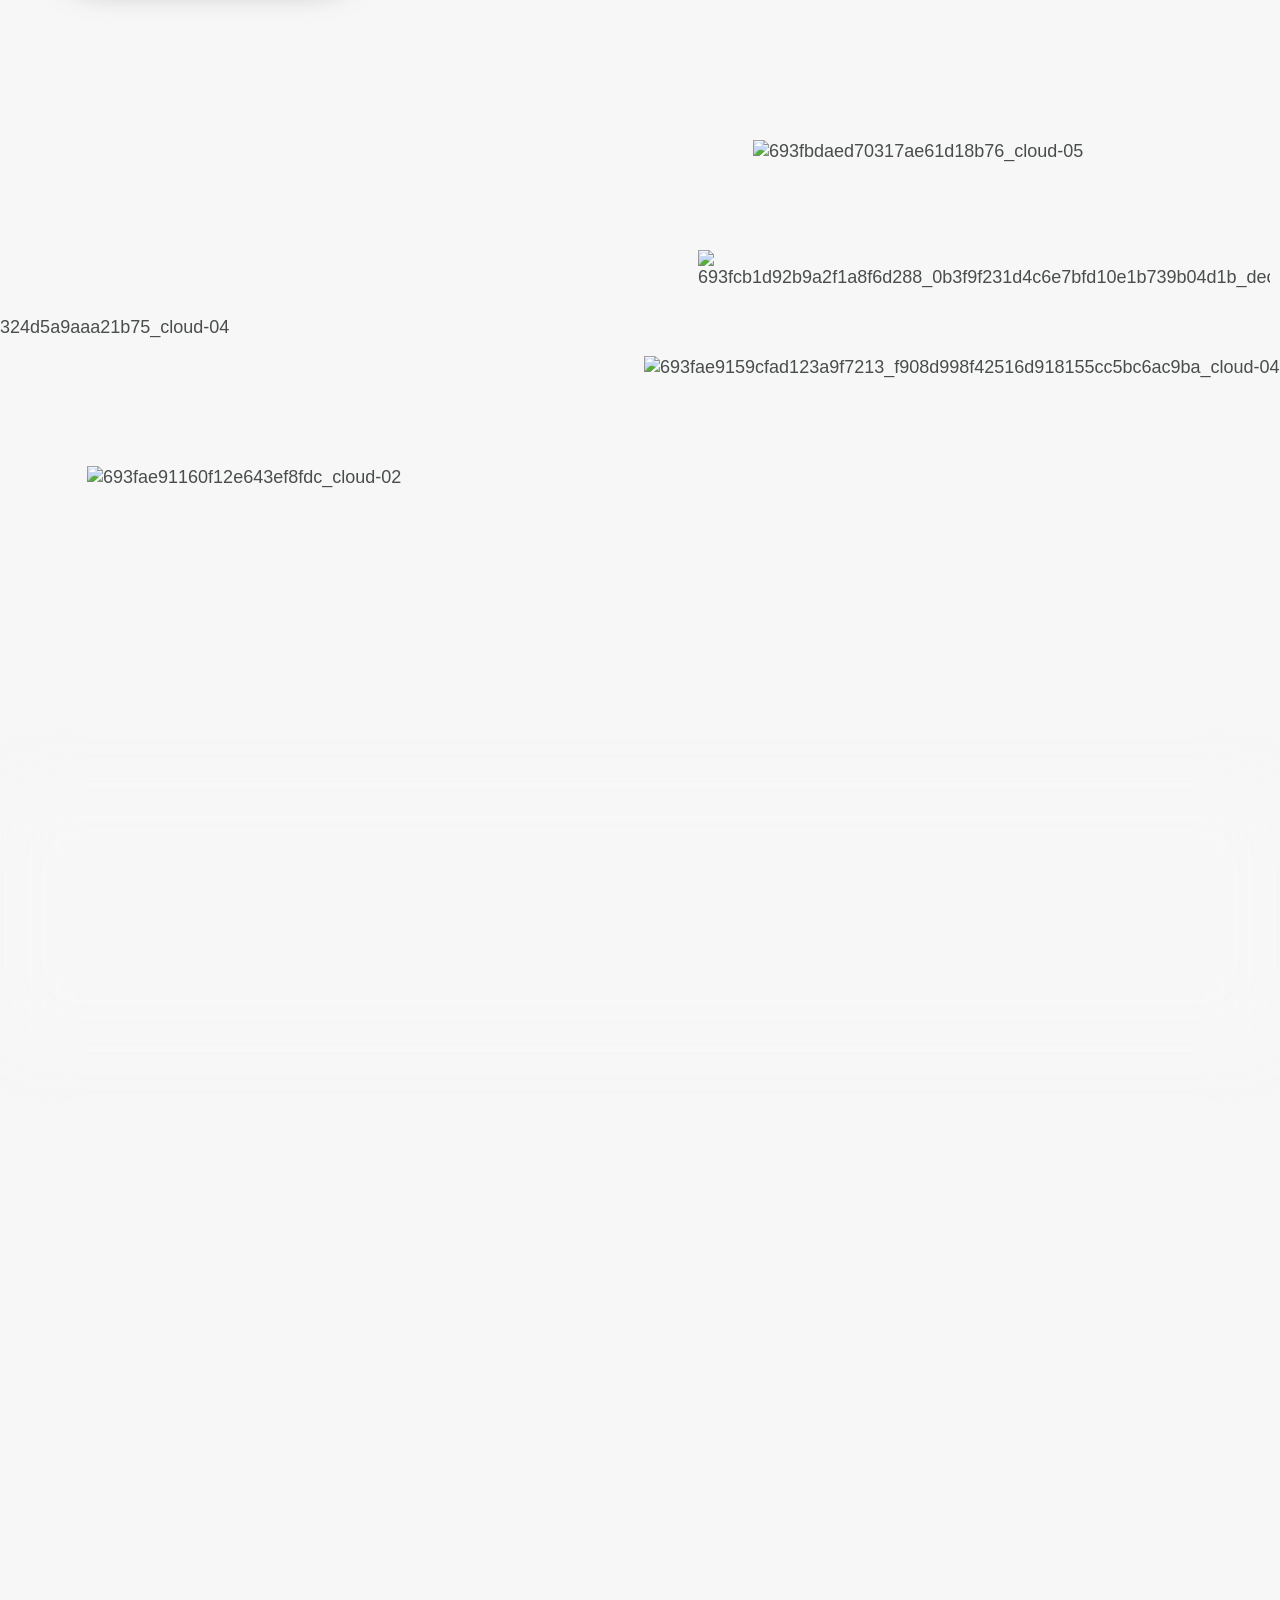
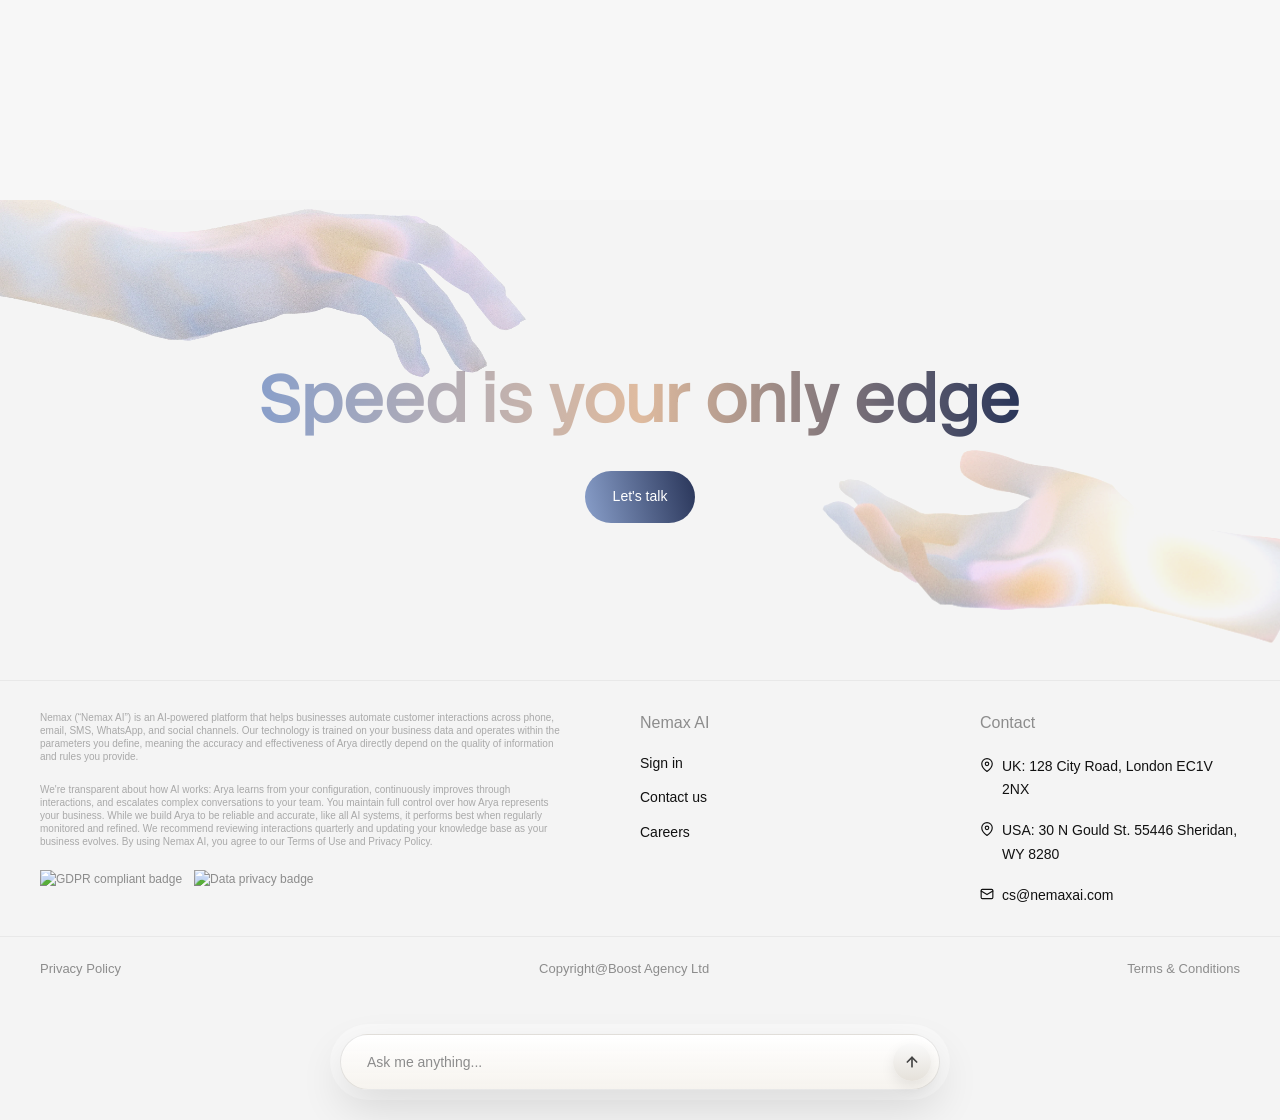
==== commit d353c23d: "Lazy-load background videos to cut mobile Total Blocking Time All 4 decorative background videos (he" ====
--- a/index.html
+++ b/index.html
@@ -1021,12 +1021,9 @@
           <div class="counter-bg-video w-background-video w-background-video-atom" data-autoplay="true" data-loop="true"
             data-poster-url="assets/692fd4f000a6f446ca91cb33_694529b73be2d4a7bed06ccc_hero-glob-video_poster.0000000.webp"
             data-video-urls="assets/692fd4f000a6f446ca91cb33_694529b73be2d4a7bed06ccc_hero-glob-video_webm.webm"
-            data-wf-ignore="true"><video autoplay="" data-object-fit="cover" data-wf-ignore="true"
+            data-wf-ignore="true"><video preload="none" data-lazy-src="assets/692fd4f000a6f446ca91cb33_694529b73be2d4a7bed06ccc_hero-glob-video_webm.webm" data-object-fit="cover" data-wf-ignore="true"
               id="05bfe6ad-2bd2-4e3e-eb2b-d5eda1fbca5c-video" loop="" muted="" playsinline=""
-              style='background-image:url("assets/692fd4f000a6f446ca91cb33_694529b73be2d4a7bed06ccc_hero-glob-video_poster.0000000.webp")'>
-              <source data-wf-ignore="true"
-                src="assets/692fd4f000a6f446ca91cb33_694529b73be2d4a7bed06ccc_hero-glob-video_webm.webm" />
-            </video></div><img alt="6943d82888c430acce965105_cloud-06" class="decoration-one" loading="lazy"
+              style='background-image:url("assets/692fd4f000a6f446ca91cb33_694529b73be2d4a7bed06ccc_hero-glob-video_poster.0000000.webp")'></video></div><img alt="6943d82888c430acce965105_cloud-06" class="decoration-one" loading="lazy"
             src="https://cdn.prod.website-files.com/692fd4f000a6f446ca91cb33/6943d82888c430acce965105_cloud-06.webp" /><img
             alt="693fae8f49d5eb915300061e_cloud-01" class="decoration-two" loading="lazy"
             src="https://cdn.prod.website-files.com/692fd4f000a6f446ca91cb33/693fae8f49d5eb915300061e_cloud-01.webp" /><img
@@ -1159,12 +1156,9 @@
                     data-loop="true"
                     data-poster-url="assets/692fd4f000a6f446ca91cb33_69452b22d14c210fde413d06_story-slider-03_poster.0000000.webp"
                     data-video-urls="assets/692fd4f000a6f446ca91cb33_69452b22d14c210fde413d06_story-slider-03_webm.webm"
-                    data-wf-ignore="true"><video autoplay="" data-object-fit="cover" data-wf-ignore="true"
+                    data-wf-ignore="true"><video preload="none" data-lazy-src="assets/692fd4f000a6f446ca91cb33_69452b22d14c210fde413d06_story-slider-03_webm.webm" data-object-fit="cover" data-wf-ignore="true"
                       id="3fd233de-3ab6-8089-6e70-f711720c977f-video" loop="" muted="" playsinline=""
-                      style='background-image:url("assets/692fd4f000a6f446ca91cb33_69452b22d14c210fde413d06_story-slider-03_poster.0000000.webp")'>
-                      <source data-wf-ignore="true"
-                        src="assets/692fd4f000a6f446ca91cb33_69452b22d14c210fde413d06_story-slider-03_webm.webm" />
-                    </video>
+                      style='background-image:url("assets/692fd4f000a6f446ca91cb33_69452b22d14c210fde413d06_story-slider-03_poster.0000000.webp")'></video>
                     <div class="story-top-info">
                       <div class="story-overlay"></div>
                       <div class="story-info"><img alt="693a78c4a334544a5ac307ac_avatar-07" class="story-image"
@@ -1208,12 +1202,9 @@
                     data-loop="true"
                     data-poster-url="assets/692fd4f000a6f446ca91cb33_69452b50202a60216efed40a_story-slider-04_poster.0000000.webp"
                     data-video-urls="assets/692fd4f000a6f446ca91cb33_69452b50202a60216efed40a_story-slider-04_webm.webm"
-                    data-wf-ignore="true"><video autoplay="" data-object-fit="cover" data-wf-ignore="true"
+                    data-wf-ignore="true"><video preload="none" data-lazy-src="assets/692fd4f000a6f446ca91cb33_69452b50202a60216efed40a_story-slider-04_webm.webm" data-object-fit="cover" data-wf-ignore="true"
                       id="04bf3546-efb9-ac2a-c1ad-dd7794d26275-video" loop="" muted="" playsinline=""
-                      style='background-image:url("assets/692fd4f000a6f446ca91cb33_69452b50202a60216efed40a_story-slider-04_poster.0000000.webp")'>
-                      <source data-wf-ignore="true"
-                        src="assets/692fd4f000a6f446ca91cb33_69452b50202a60216efed40a_story-slider-04_webm.webm" />
-                    </video>
+                      style='background-image:url("assets/692fd4f000a6f446ca91cb33_69452b50202a60216efed40a_story-slider-04_poster.0000000.webp")'></video>
                     <div class="story-top-info">
                       <div class="story-overlay"></div>
                       <div class="story-info"><img alt="693a78c4ebca4a489ea3ee68_avatar-04" class="story-image"
@@ -1257,12 +1248,9 @@
                     data-loop="true"
                     data-poster-url="assets/692fd4f000a6f446ca91cb33_69452b770b4742ad0abef2f8_story-slider-05_poster.0000000.webp"
                     data-video-urls="assets/692fd4f000a6f446ca91cb33_69452b770b4742ad0abef2f8_story-slider-05_webm.webm"
-                    data-wf-ignore="true"><video autoplay="" data-object-fit="cover" data-wf-ignore="true"
+                    data-wf-ignore="true"><video preload="none" data-lazy-src="assets/692fd4f000a6f446ca91cb33_69452b770b4742ad0abef2f8_story-slider-05_webm.webm" data-object-fit="cover" data-wf-ignore="true"
                       id="887d6d6e-08de-f460-0347-5cd4857a081b-video" loop="" muted="" playsinline=""
-                      style='background-image:url("assets/692fd4f000a6f446ca91cb33_69452b770b4742ad0abef2f8_story-slider-05_poster.0000000.webp")'>
-                      <source data-wf-ignore="true"
-                        src="assets/692fd4f000a6f446ca91cb33_69452b770b4742ad0abef2f8_story-slider-05_webm.webm" />
-                    </video>
+                      style='background-image:url("assets/692fd4f000a6f446ca91cb33_69452b770b4742ad0abef2f8_story-slider-05_poster.0000000.webp")'></video>
                     <div class="story-top-info">
                       <div class="story-overlay"></div>
                       <div class="story-info"><img alt="693a78c4f099e4d9039aa798_avatar-05" class="story-image"
@@ -1483,6 +1471,7 @@
   
   <script src="js/counters.js?v=20260716b" type="text/javascript"></script>
   <script src="js/hero-scroll-video.js?v=20260716b" type="text/javascript"></script>
+  <script src="js/lazy-video.js?v=20260716c" type="text/javascript" defer></script>
 </body>
 
 </html>
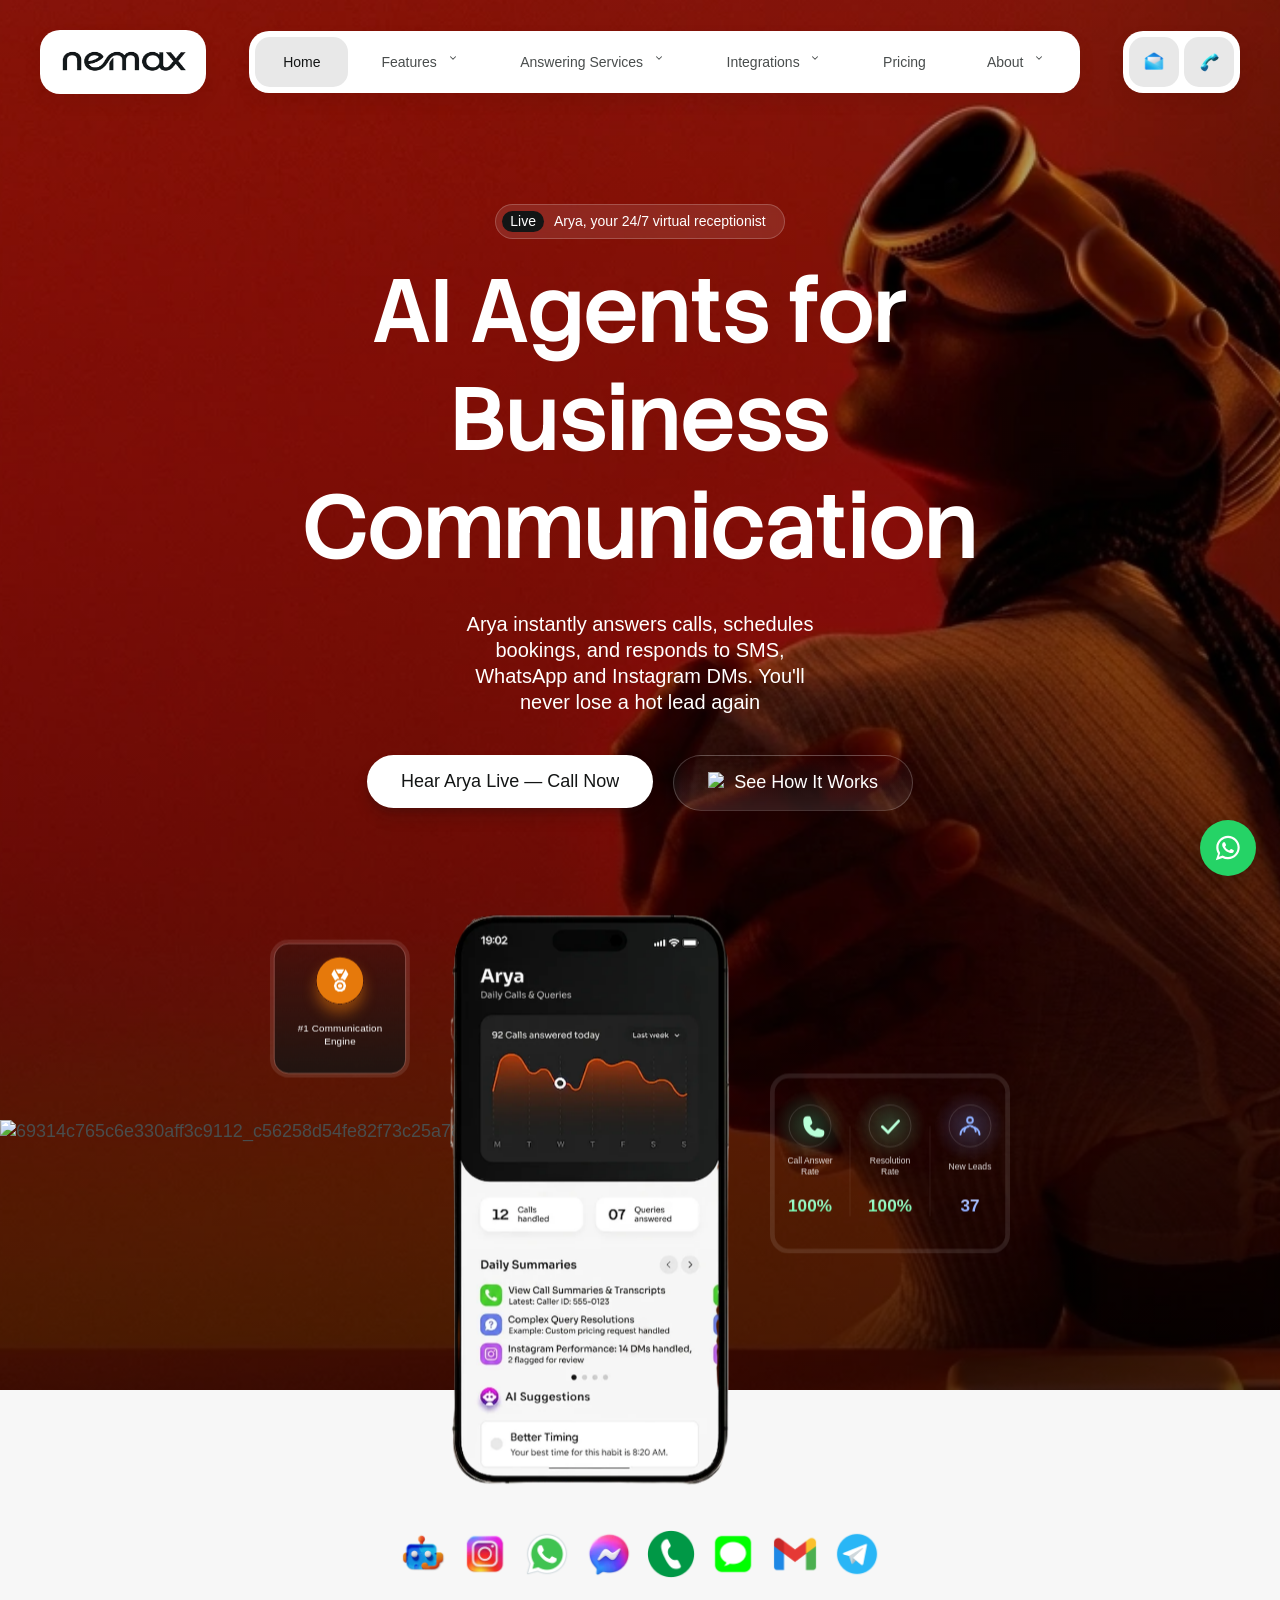
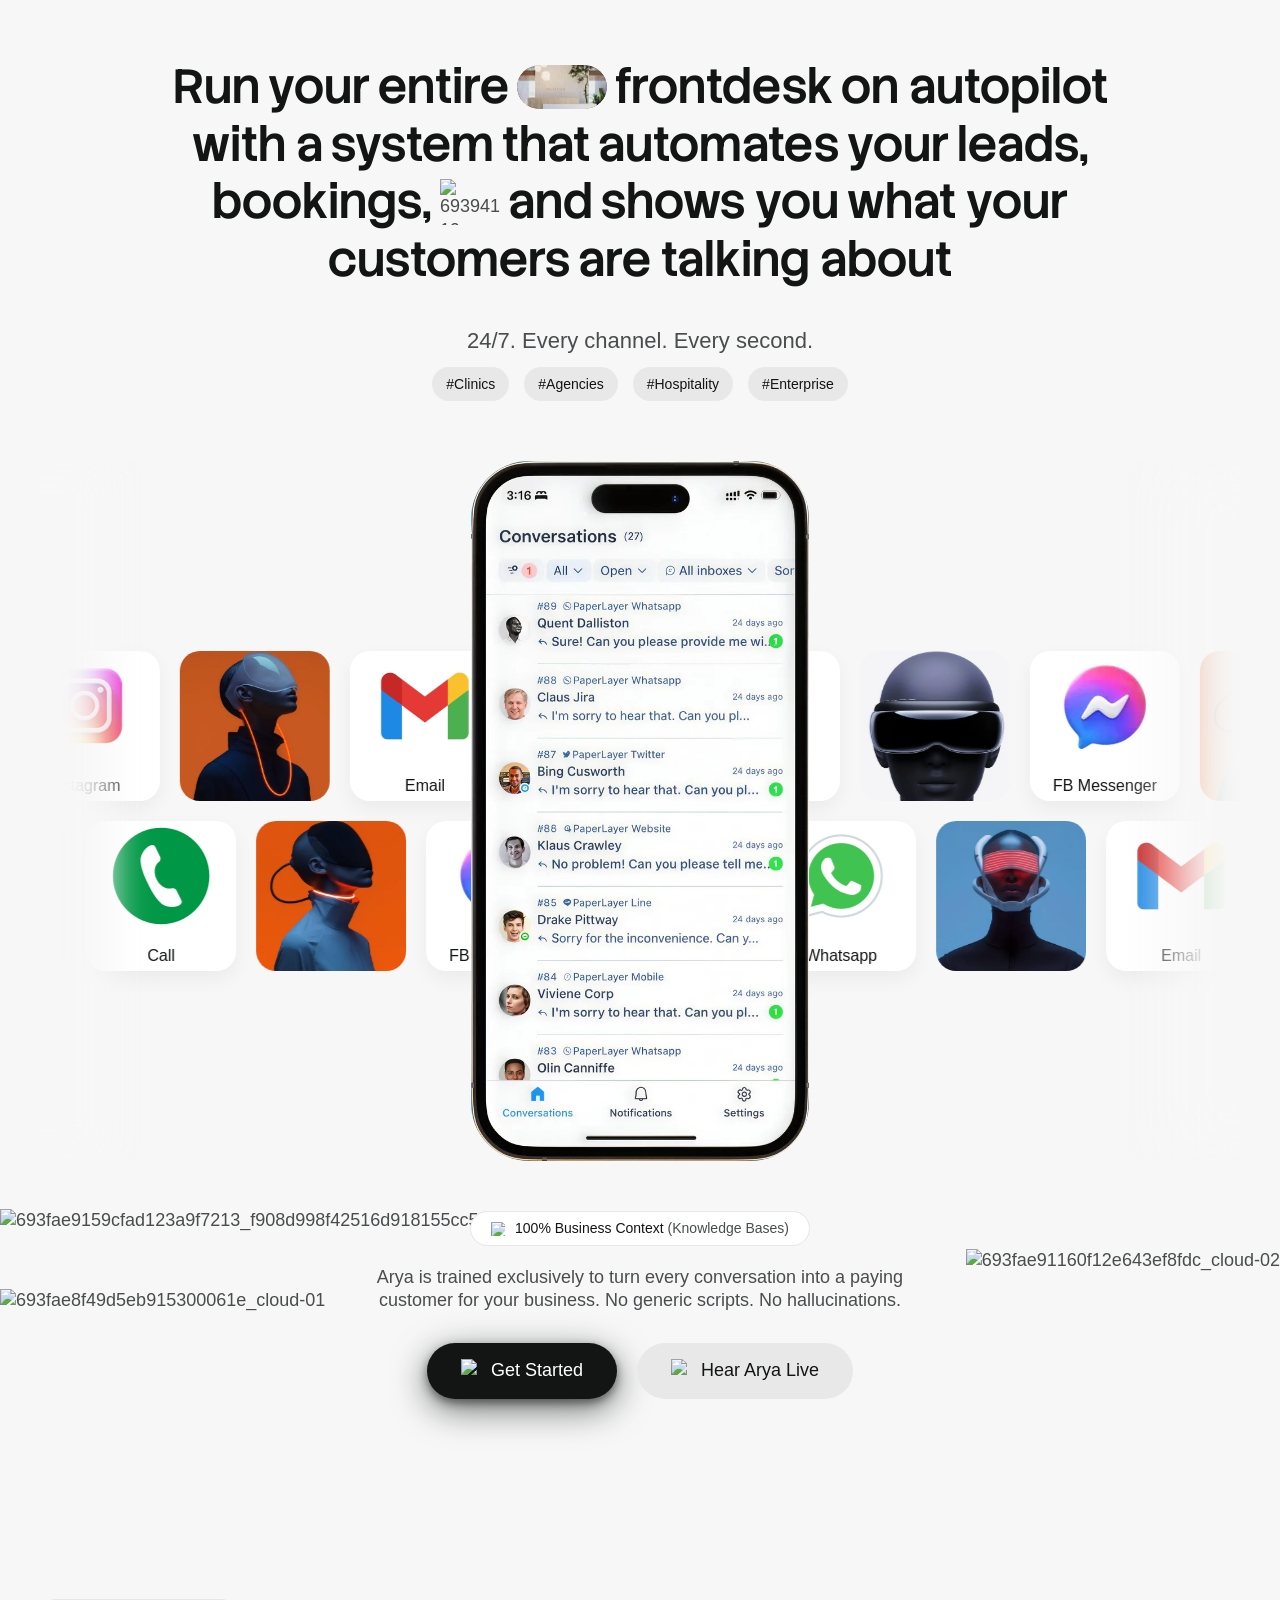
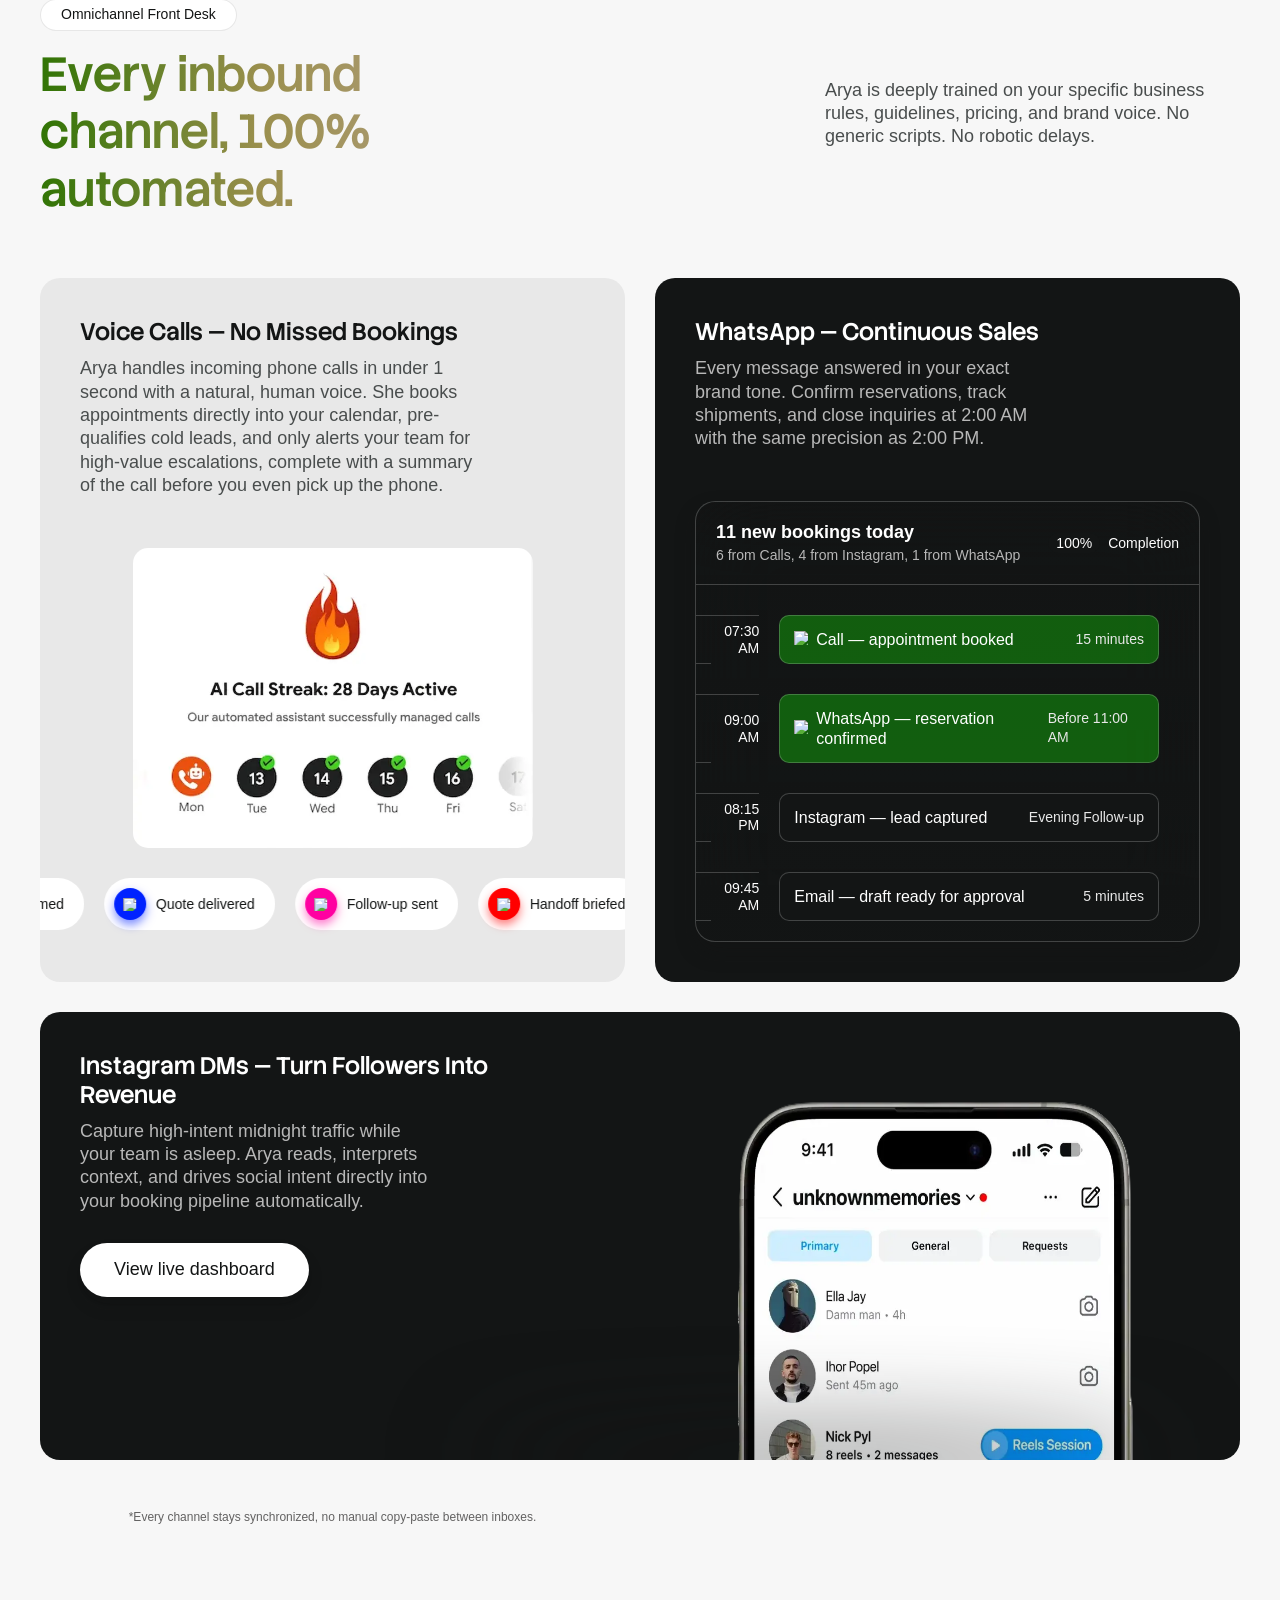
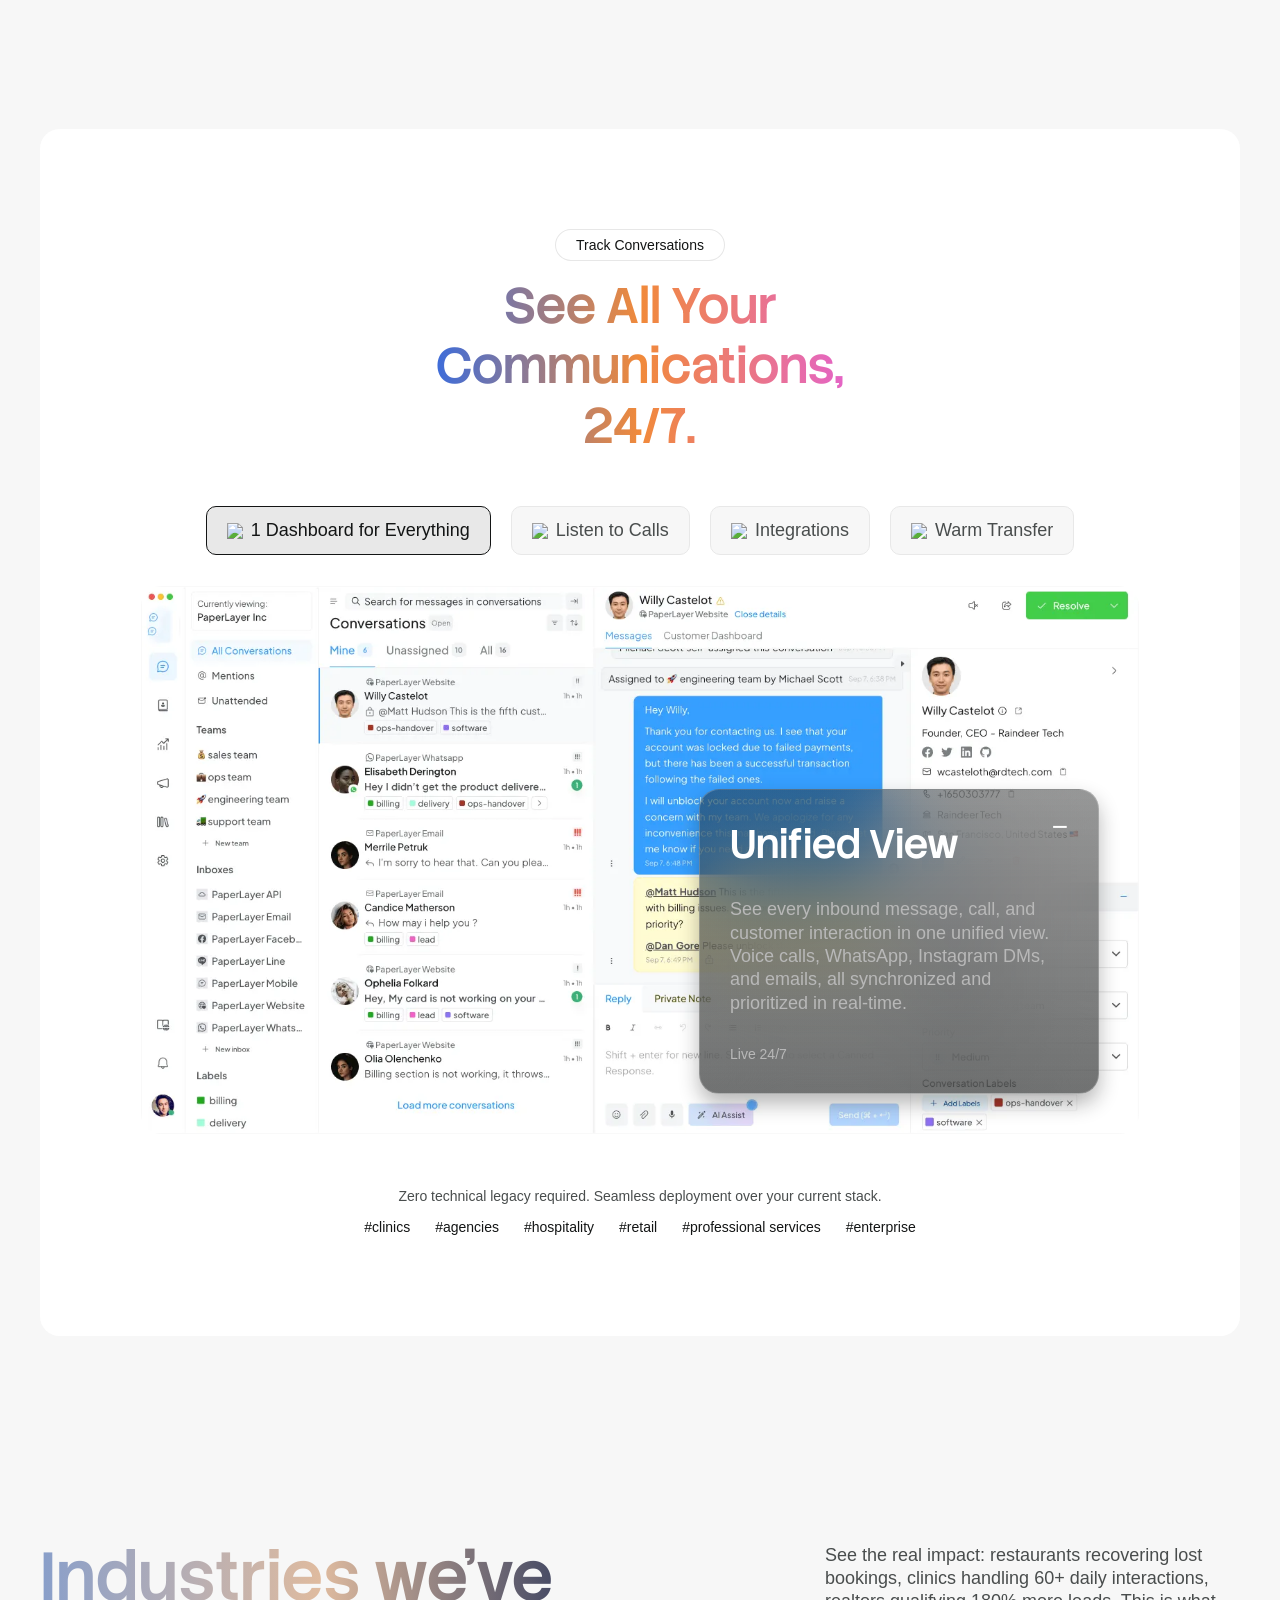
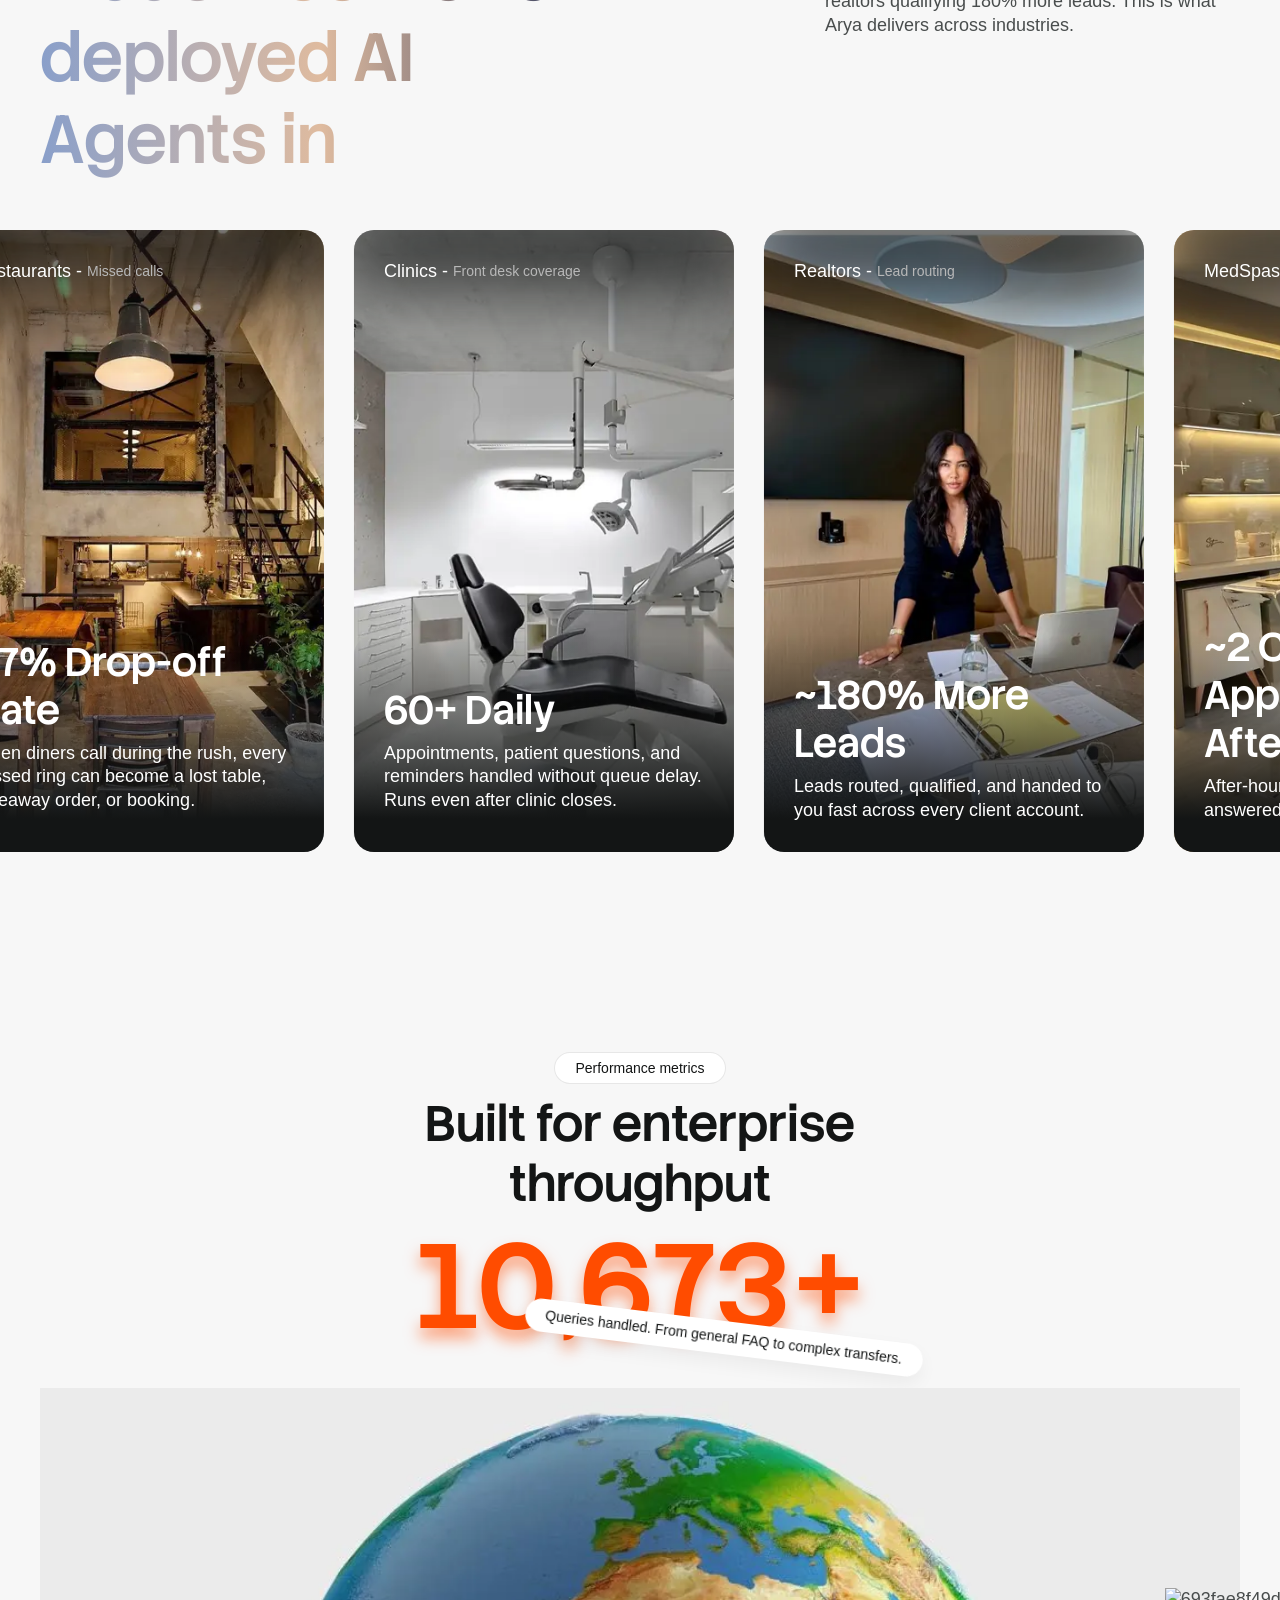
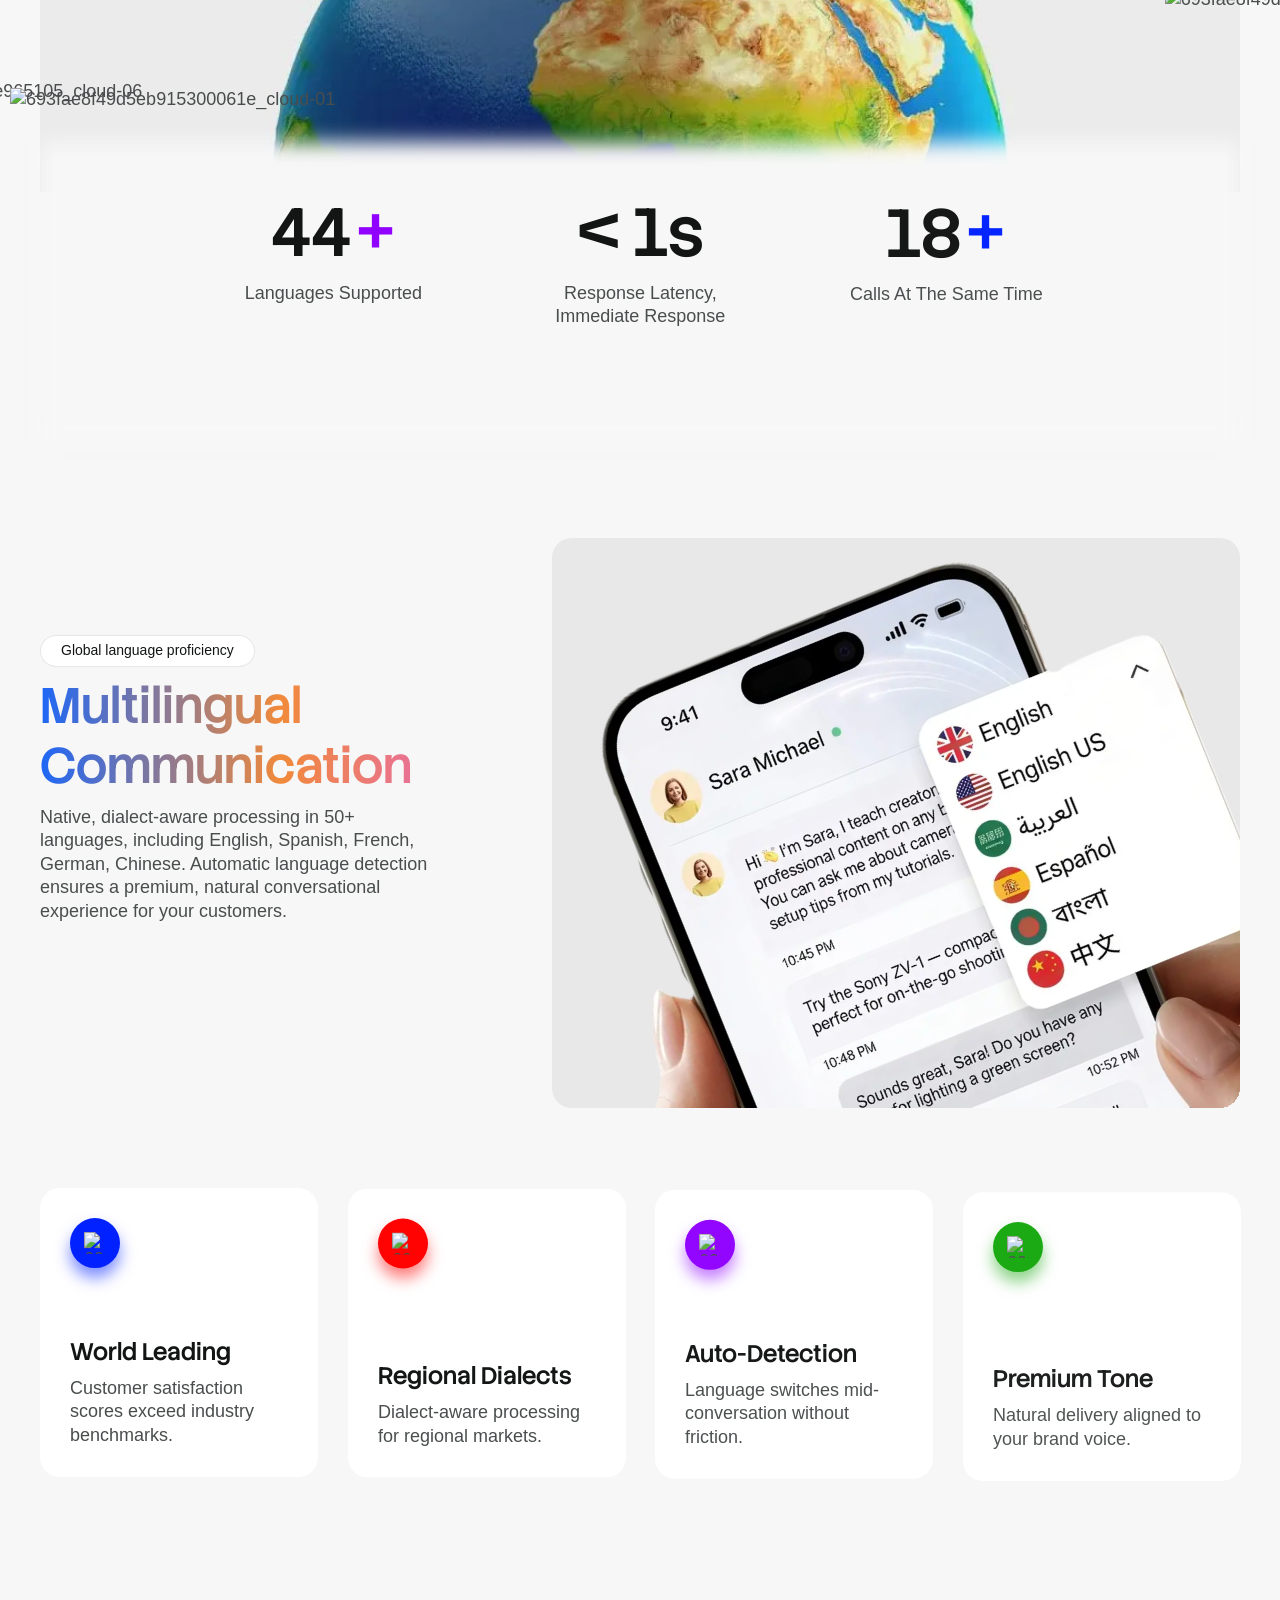
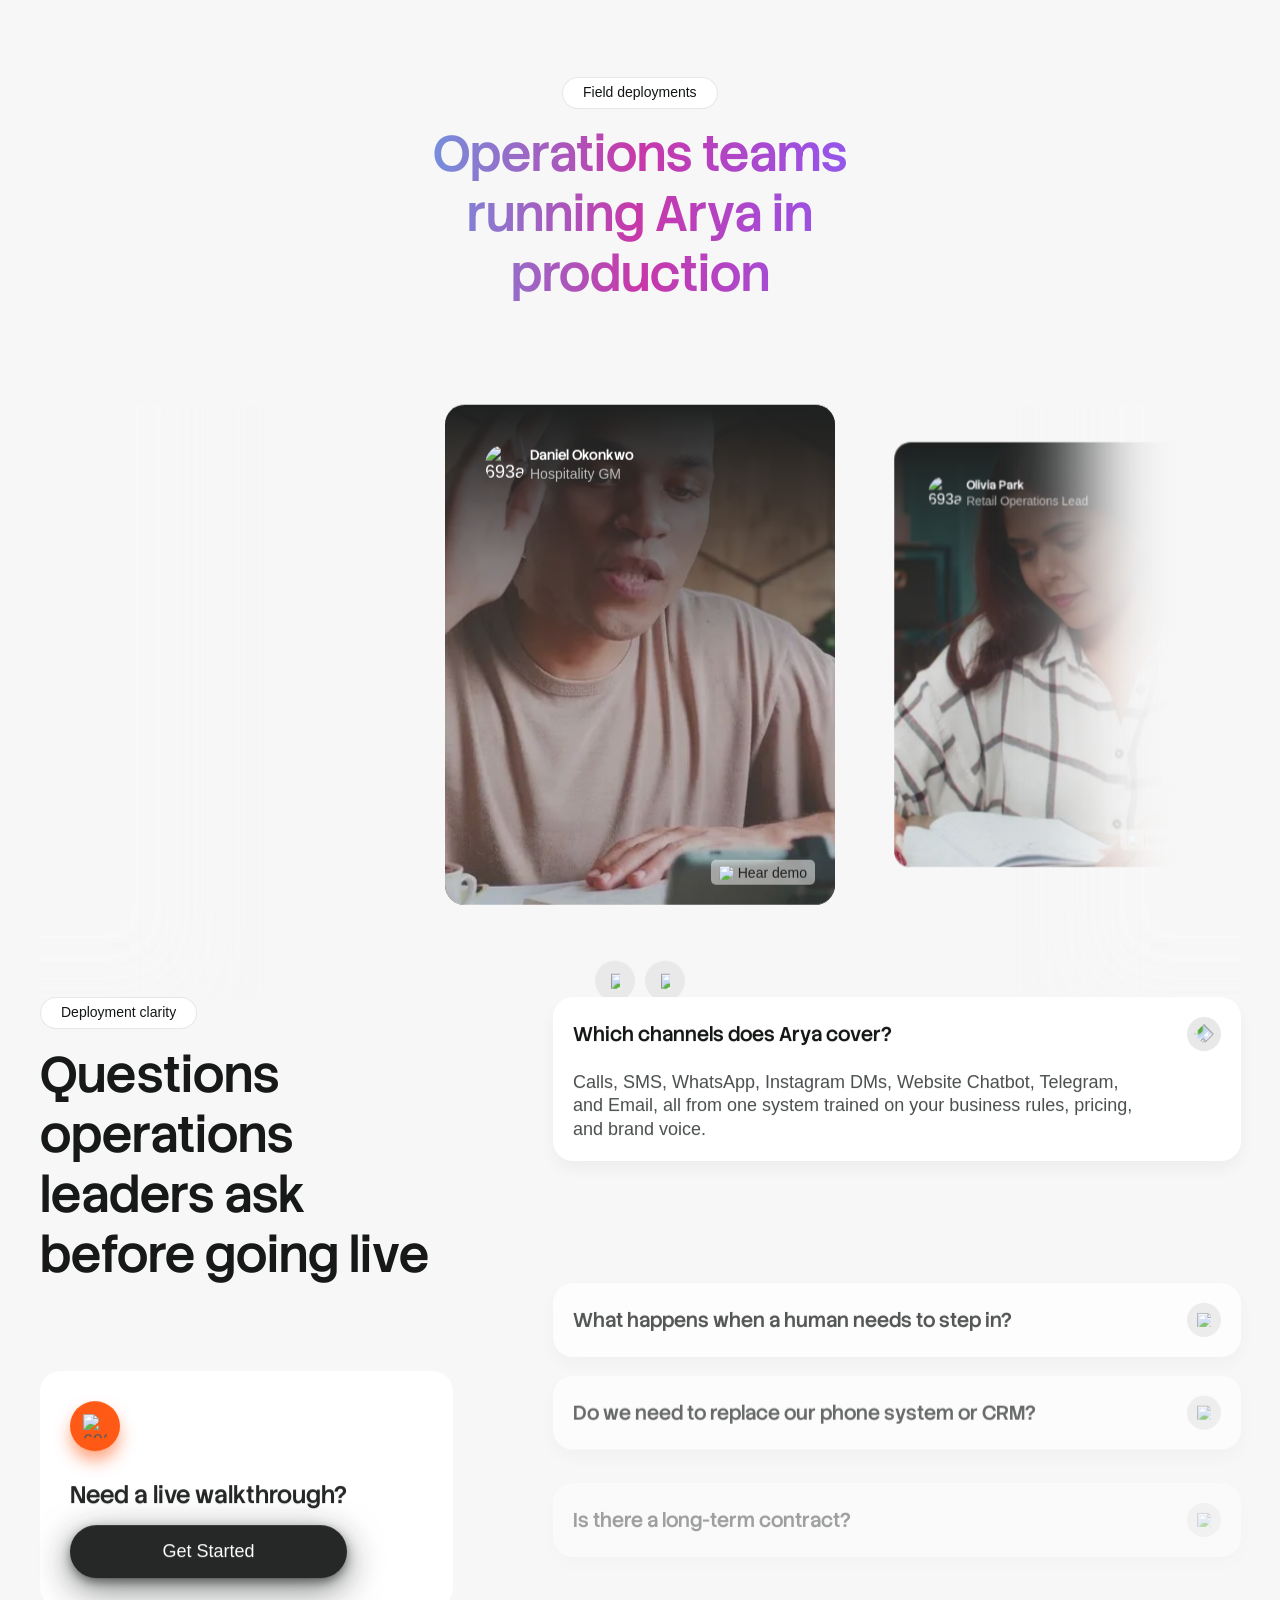
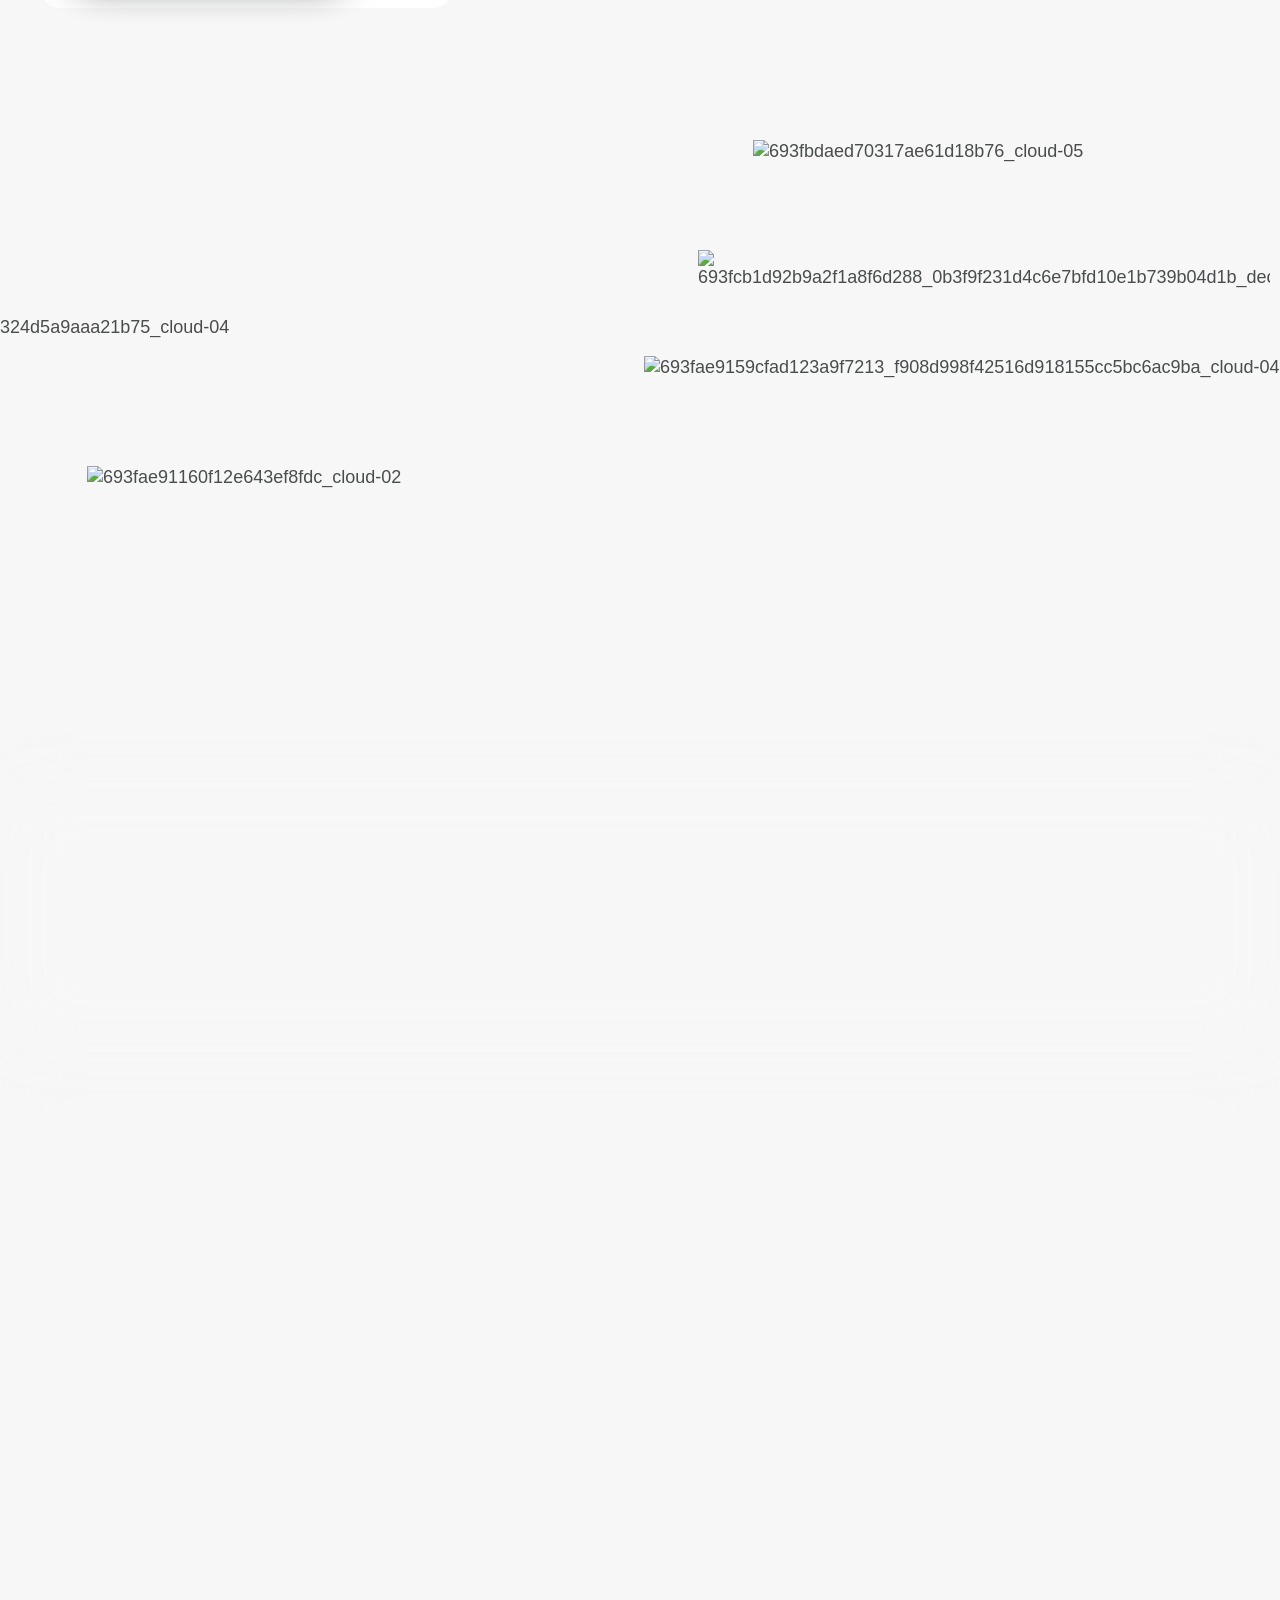
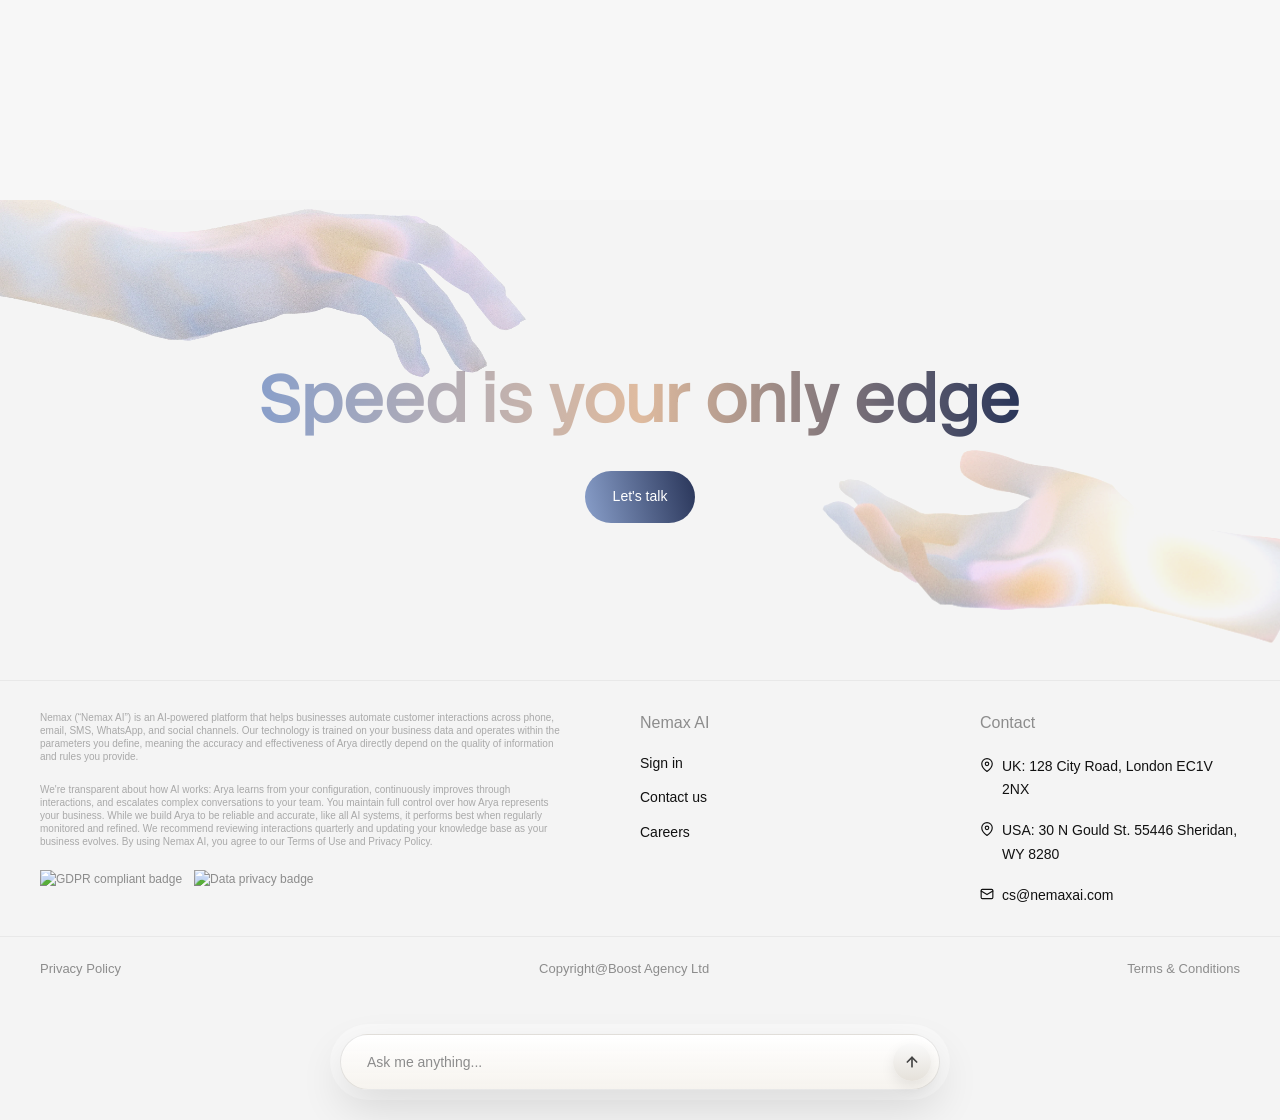
==== commit e3c429bb: "Self-host the last 9 cosmos.so images you uploaded WebP versions for - 5 industry marquee card backg" ====
--- a/index.html
+++ b/index.html
@@ -25,7 +25,7 @@
 
     <link rel="preload" as="image" href="assets/1.webp" media="(min-width: 768px)" fetchpriority="high" />
   <link rel="preload" as="image" href="assets/2.webp" media="(max-width: 767px)" fetchpriority="high" />
-  <link href="css/main.css?v=20260716b" rel="stylesheet" type="text/css" />
+  <link href="css/main.css?v=20260716d" rel="stylesheet" type="text/css" />
   <link href="css/grid-distortion.css?v=20260716b" rel="preload" as="style" onload="this.onload=null;this.rel='stylesheet'" />
   <noscript><link href="css/grid-distortion.css?v=20260716b" rel="stylesheet" type="text/css" /></noscript>
   <style>
@@ -196,16 +196,16 @@
           <div class="about-title">entire </div>
           <div class="about-image-wrap" data-w-id="3b48270f-0758-ae3c-65f8-62c213b32470"><img
               alt="693faac4c68b81605e54f8d4_about-01" class="about-image one" loading="lazy"
-              src="https://cdn.cosmos.so/d66de70a-b80a-44dc-9de3-2a5adb162e94?format=jpeg"
+              src="assets/d66de70a-b80a-44dc-9de3-2a5adb162e94.webp"
               style="display:block" /><img alt="693faac47dbf0bf4e7b79c12_about-02" class="about-image two"
               loading="lazy"
-              src="https://cdn.cosmos.so/d7509bb9-bd59-47e4-ad7a-cf61ff39aaf4?format=jpeg"
+              src="assets/d7509bb9-bd59-47e4-ad7a-cf61ff39aaf4.webp"
               style="display:none" /><img alt="693faac4cfa8516005d6eaf8_about-03" class="about-image three"
               loading="lazy"
-              src="https://cdn.cosmos.so/134c6aa8-0bfc-43dc-b25a-9b55999df2eb?format=jpeg"
+              src="assets/134c6aa8-0bfc-43dc-b25a-9b55999df2eb.webp"
               style="display:none" /><img alt="693faac465d7e0efc16c2bd4_about-04" class="about-image four"
               loading="lazy"
-              src="https://cdn.cosmos.so/d1da76d8-204c-41de-a070-aa72423f382b?format=jpeg"
+              src="assets/d1da76d8-204c-41de-a070-aa72423f382b.webp"
               style="display:none" /></div>
           <div class="about-title">frontdesk</div>
           <div class="about-title">on autopilot</div>
--- a/css/main.css
+++ b/css/main.css
@@ -1 +1 @@
-.features-summary{font-size:12px;color:#636262;text-align:center;margin-top:16px}@media screen and (max-width:767px){.features-summary{padding:0 16px;font-size:12px;text-align:center}}.whatsapp-float{position:fixed;bottom:24px;right:24px;width:58px;height:58px;background-color:#25D366;border-radius:50%;display:flex;align-items:center;justify-content:center;box-shadow:0 6px 16px rgba(0,0,0,0.2);z-index:999;transition:transform 0.2s ease,box-shadow 0.2s ease}.whatsapp-float:hover{transform:scale(1.08);box-shadow:0 8px 20px rgba(0,0,0,0.28)}@media (max-width:968px){.whatsapp-float{bottom:16px;right:16px;width:52px;height:52px}}html{-webkit-text-size-adjust:100%;-ms-text-size-adjust:100%;font-family:sans-serif}body{margin:0}article,aside,details,figcaption,figure,footer,header,hgroup,main,menu,nav,section,summary{display:block}audio,canvas,progress,video{vertical-align:baseline;display:inline-block}audio:not([controls]){height:0;display:none}[hidden],template{display:none}a{background-color:#0000}a:active,a:hover{outline:0}abbr[title]{border-bottom:1px dotted}b,strong{font-weight:700}dfn{font-style:italic}h1{margin:.67em 0;font-size:2em}mark{color:#000;background:#ff0}small{font-size:80%}sub,sup{vertical-align:baseline;font-size:75%;line-height:0;position:relative}sup{top:-.5em}sub{bottom:-.25em}img{border:0}svg:not(:root){overflow:hidden}hr{box-sizing:content-box;height:0}pre{overflow:auto}code,kbd,pre,samp{font-family:monospace;font-size:1em}button,input,optgroup,select,textarea{color:inherit;font:inherit;margin:0}button{overflow:visible}button,select{text-transform:none}button,html input[type=button],input[type=reset]{-webkit-appearance:button;cursor:pointer}button[disabled],html input[disabled]{cursor:default}button::-moz-focus-inner,input::-moz-focus-inner{border:0;padding:0}input{line-height:normal}input[type=checkbox],input[type=radio]{box-sizing:border-box;padding:0}input[type=number]::-webkit-inner-spin-button,input[type=number]::-webkit-outer-spin-button{height:auto}input[type=search]{-webkit-appearance:none}input[type=search]::-webkit-search-cancel-button,input[type=search]::-webkit-search-decoration{-webkit-appearance:none}legend{border:0;padding:0}textarea{overflow:auto}optgroup{font-weight:700}table{border-collapse:collapse;border-spacing:0}td,th{padding:0}@font-face{font-family:webflow-icons;src:url([data-uri])format("truetype");font-weight:400;font-style:normal}[class^=w-icon-],[class*=\ w-icon-]{speak:none;font-variant:normal;text-transform:none;-webkit-font-smoothing:antialiased;-moz-osx-font-smoothing:grayscale;font-style:normal;font-weight:400;line-height:1;font-family:webflow-icons !important}.w-icon-slider-right:before{content:"î˜€"}.w-icon-slider-left:before{content:"î˜"}.w-icon-nav-menu:before{content:"î˜‚"}.w-icon-arrow-down:before,.w-icon-dropdown-toggle:before{content:"î˜ƒ"}.w-icon-file-upload-remove:before{content:"î¤€"}.w-icon-file-upload-icon:before{content:"î¤ƒ"}.navbar .w-icon-arrow-down:before{content:"" !important;display:inline-block;width:0;height:0;overflow:hidden}.navbar .w-icon-dropdown-toggle:before,.navbar .w-icon-nav-menu:before{content:"" !important;display:none;width:20px;height:2px;background:currentColor;box-shadow:0 6px 0 0 currentColor,0 -6px 0 0 currentColor;vertical-align:middle}.navbar .dropdown-toggle.nav-link>div:last-child{display:inline-flex;align-items:center;gap:.15rem}.navbar .dropdown-toggle.nav-link>div:last-child::after{content:""}@media screen and (max-width:991px){.navbar .dropdown-toggle.nav-link>div:last-child{display:none}.navbar .dropdown-icon{margin-right:0}}*{box-sizing:border-box}html{height:100%}body{color:#333;background-color:#fff;min-height:100%;margin:0;font-family:Arial,sans-serif;font-size:14px;line-height:20px}img{vertical-align:middle;max-width:100%;display:inline-block}html.w-mod-touch *{background-attachment:scroll !important}.w-block{display:block}.w-inline-block{max-width:100%;display:inline-block}.w-clearfix:before,.w-clearfix:after{content:" ";grid-area:1/1/2/2;display:table}.w-clearfix:after{clear:both}.w-hidden{display:none}.w-button{color:#fff;line-height:inherit;cursor:pointer;background-color:#3898ec;border:0;border-radius:0;padding:9px 15px;text-decoration:none;display:inline-block}input.w-button{-webkit-appearance:button}html[data-w-dynpage] [data-w-cloak]{color:#0000 !important}.w-code-block{margin:unset}pre.w-code-block code{all:inherit}.w-optimization{display:contents}.w-webflow-badge,.w-webflow-badge>img{box-sizing:unset;width:unset;height:unset;max-height:unset;max-width:unset;min-height:unset;min-width:unset;margin:unset;padding:unset;float:unset;clear:unset;border:unset;border-radius:unset;background:unset;background-image:unset;background-position:unset;background-size:unset;background-repeat:unset;background-origin:unset;background-clip:unset;background-attachment:unset;background-color:unset;box-shadow:unset;transform:unset;direction:unset;font-family:unset;font-weight:unset;color:unset;font-size:unset;line-height:unset;font-style:unset;font-variant:unset;text-align:unset;letter-spacing:unset;-webkit-text-decoration:unset;text-decoration:unset;text-indent:unset;text-transform:unset;list-style-type:unset;text-shadow:unset;vertical-align:unset;cursor:unset;white-space:unset;word-break:unset;word-spacing:unset;word-wrap:unset;transition:unset}.w-webflow-badge{white-space:nowrap;cursor:pointer;box-shadow:0 0 0 1px #0000001a,0 1px 3px #0000001a;visibility:visible !important;opacity:1 !important;z-index:2147483647 !important;color:#aaadb0 !important;overflow:unset !important;background-color:#fff !important;border-radius:3px !important;width:auto !important;height:auto !important;margin:0 !important;padding:6px !important;font-size:12px !important;line-height:14px !important;text-decoration:none !important;display:inline-block !important;position:fixed !important;inset:auto 12px 12px auto !important;transform:none !important}.w-webflow-badge>img{position:unset;visibility:unset !important;opacity:1 !important;vertical-align:middle !important;display:inline-block !important}h1,h2,h3,h4,h5,h6{margin-bottom:10px;font-weight:700}h1{margin-top:20px;font-size:38px;line-height:44px}h2{margin-top:20px;font-size:32px;line-height:36px}h3{margin-top:20px;font-size:24px;line-height:30px}h4{margin-top:10px;font-size:18px;line-height:24px}h5{margin-top:10px;font-size:14px;line-height:20px}h6{margin-top:10px;font-size:12px;line-height:18px}p{margin-top:0;margin-bottom:10px}blockquote{border-left:5px solid #e2e2e2;margin:0 0 10px;padding:10px 20px;font-size:18px;line-height:22px}figure{margin:0 0 10px}ul,ol{margin-top:0;margin-bottom:10px;padding-left:40px}.w-list-unstyled{padding-left:0;list-style:none}.w-embed:before,.w-embed:after{content:" ";grid-area:1/1/2/2;display:table}.w-embed:after{clear:both}.w-video{width:100%;padding:0;position:relative}.w-video iframe,.w-video object,.w-video embed{border:none;width:100%;height:100%;position:absolute;top:0;left:0}fieldset{border:0;margin:0;padding:0}button,[type=button],[type=reset]{cursor:pointer;-webkit-appearance:button;border:0}.w-form{margin:0 0 15px}.w-form-done{text-align:center;background-color:#ddd;padding:20px;display:none}.w-form-fail{background-color:#ffdede;margin-top:10px;padding:10px;display:none}label{margin-bottom:5px;font-weight:700;display:block}.w-input,.w-select{color:#333;vertical-align:middle;background-color:#fff;border:1px solid #ccc;width:100%;height:38px;margin-bottom:10px;padding:8px 12px;font-size:14px;line-height:1.42857;display:block}.w-input::placeholder,.w-select::placeholder{color:#999}.w-input:focus,.w-select:focus{border-color:#3898ec;outline:0}.w-input[disabled],.w-select[disabled],.w-input[readonly],.w-select[readonly],fieldset[disabled] .w-input,fieldset[disabled] .w-select{cursor:not-allowed}.w-input[disabled]:not(.w-input-disabled),.w-select[disabled]:not(.w-input-disabled),.w-input[readonly],.w-select[readonly],fieldset[disabled]:not(.w-input-disabled) .w-input,fieldset[disabled]:not(.w-input-disabled) .w-select{background-color:#eee}textarea.w-input,textarea.w-select{height:auto}.w-select{background-color:#f3f3f3}.w-select[multiple]{height:auto}.w-form-label{cursor:pointer;margin-bottom:0;font-weight:400;display:inline-block}.w-radio{margin-bottom:5px;padding-left:20px;display:block}.w-radio:before,.w-radio:after{content:" ";grid-area:1/1/2/2;display:table}.w-radio:after{clear:both}.w-radio-input{float:left;margin:3px 0 0 -20px;line-height:normal}.w-file-upload{margin-bottom:10px;display:block}.w-file-upload-input{opacity:0;z-index:-100;width:.1px;height:.1px;position:absolute;overflow:hidden}.w-file-upload-default,.w-file-upload-uploading,.w-file-upload-success{color:#333;display:inline-block}.w-file-upload-error{margin-top:10px;display:block}.w-file-upload-default.w-hidden,.w-file-upload-uploading.w-hidden,.w-file-upload-error.w-hidden,.w-file-upload-success.w-hidden{display:none}.w-file-upload-uploading-btn{cursor:pointer;background-color:#fafafa;border:1px solid #ccc;margin:0;padding:8px 12px;font-size:14px;font-weight:400;display:flex}.w-file-upload-file{background-color:#fafafa;border:1px solid #ccc;flex-grow:1;justify-content:space-between;margin:0;padding:8px 9px 8px 11px;display:flex}.w-file-upload-file-name{font-size:14px;font-weight:400;display:block}.w-file-remove-link{cursor:pointer;width:auto;height:auto;margin-top:3px;margin-left:10px;padding:3px;display:block}.w-icon-file-upload-remove{margin:auto;font-size:10px}.w-file-upload-error-msg{color:#ea384c;padding:2px 0;display:inline-block}.w-file-upload-info{padding:0 12px;line-height:38px;display:inline-block}.w-file-upload-label{cursor:pointer;background-color:#fafafa;border:1px solid #ccc;margin:0;padding:8px 12px;font-size:14px;font-weight:400;display:inline-block}.w-icon-file-upload-icon,.w-icon-file-upload-uploading{width:20px;margin-right:8px;display:inline-block}.w-icon-file-upload-uploading{height:20px}.w-container{max-width:940px;margin-left:auto;margin-right:auto}.w-container:before,.w-container:after{content:" ";grid-area:1/1/2/2;display:table}.w-container:after{clear:both}.w-container .w-row{margin-left:-10px;margin-right:-10px}.w-row:before,.w-row:after{content:" ";grid-area:1/1/2/2;display:table}.w-row:after{clear:both}.w-row .w-row{margin-left:0;margin-right:0}.w-col{float:left;width:100%;min-height:1px;padding-left:10px;padding-right:10px;position:relative}.w-col .w-col{padding-left:0;padding-right:0}.w-col-1{width:8.33333%}.w-col-2{width:16.6667%}.w-col-3{width:25%}.w-col-4{width:33.3333%}.w-col-5{width:41.6667%}.w-col-6{width:50%}.w-col-7{width:58.3333%}.w-col-8{width:66.6667%}.w-col-9{width:75%}.w-col-10{width:83.3333%}.w-col-11{width:91.6667%}.w-col-12{width:100%}.w-hidden-main{display:none !important}@media screen and (max-width:991px){.w-container{max-width:728px}.w-hidden-main{display:inherit !important}.w-hidden-medium{display:none !important}.w-col-medium-1{width:8.33333%}.w-col-medium-2{width:16.6667%}.w-col-medium-3{width:25%}.w-col-medium-4{width:33.3333%}.w-col-medium-5{width:41.6667%}.w-col-medium-6{width:50%}.w-col-medium-7{width:58.3333%}.w-col-medium-8{width:66.6667%}.w-col-medium-9{width:75%}.w-col-medium-10{width:83.3333%}.w-col-medium-11{width:91.6667%}.w-col-medium-12{width:100%}.w-col-stack{width:100%;left:auto;right:auto}}@media screen and (max-width:767px){.w-hidden-main,.w-hidden-medium{display:inherit !important}.w-hidden-small{display:none !important}.w-row,.w-container .w-row{margin-left:0;margin-right:0}.w-col{width:100%;left:auto;right:auto}.w-col-small-1{width:8.33333%}.w-col-small-2{width:16.6667%}.w-col-small-3{width:25%}.w-col-small-4{width:33.3333%}.w-col-small-5{width:41.6667%}.w-col-small-6{width:50%}.w-col-small-7{width:58.3333%}.w-col-small-8{width:66.6667%}.w-col-small-9{width:75%}.w-col-small-10{width:83.3333%}.w-col-small-11{width:91.6667%}.w-col-small-12{width:100%}}@media screen and (max-width:479px){.w-container{max-width:none}.w-hidden-main,.w-hidden-medium,.w-hidden-small{display:inherit !important}.w-hidden-tiny{display:none !important}.w-col{width:100%}.w-col-tiny-1{width:8.33333%}.w-col-tiny-2{width:16.6667%}.w-col-tiny-3{width:25%}.w-col-tiny-4{width:33.3333%}.w-col-tiny-5{width:41.6667%}.w-col-tiny-6{width:50%}.w-col-tiny-7{width:58.3333%}.w-col-tiny-8{width:66.6667%}.w-col-tiny-9{width:75%}.w-col-tiny-10{width:83.3333%}.w-col-tiny-11{width:91.6667%}.w-col-tiny-12{width:100%}}.w-widget{position:relative}.w-widget-map{width:100%;height:400px}.w-widget-map label{width:auto;display:inline}.w-widget-map img{max-width:inherit}.w-widget-map .gm-style-iw{text-align:center}.w-widget-map .gm-style-iw>button{display:none !important}.w-widget-twitter{overflow:hidden}.w-widget-twitter-count-shim{vertical-align:top;text-align:center;background:#fff;border:1px solid #758696;border-radius:3px;width:28px;height:20px;display:inline-block;position:relative}.w-widget-twitter-count-shim *{pointer-events:none;-webkit-user-select:none;user-select:none}.w-widget-twitter-count-shim .w-widget-twitter-count-inner{text-align:center;color:#999;font-family:serif;font-size:15px;line-height:12px;position:relative}.w-widget-twitter-count-shim .w-widget-twitter-count-clear{display:block;position:relative}.w-widget-twitter-count-shim.w--large{width:36px;height:28px}.w-widget-twitter-count-shim.w--large .w-widget-twitter-count-inner{font-size:18px;line-height:18px}.w-widget-twitter-count-shim:not(.w--vertical){margin-left:5px;margin-right:8px}.w-widget-twitter-count-shim:not(.w--vertical).w--large{margin-left:6px}.w-widget-twitter-count-shim:not(.w--vertical):before,.w-widget-twitter-count-shim:not(.w--vertical):after{content:" ";pointer-events:none;border:solid #0000;width:0;height:0;position:absolute;top:50%;left:0}.w-widget-twitter-count-shim:not(.w--vertical):before{border-width:4px;border-color:#75869600 #5d6c7b #75869600 #75869600;margin-top:-4px;margin-left:-9px}.w-widget-twitter-count-shim:not(.w--vertical).w--large:before{border-width:5px;margin-top:-5px;margin-left:-10px}.w-widget-twitter-count-shim:not(.w--vertical):after{border-width:4px;border-color:#fff0 #fff #fff0 #fff0;margin-top:-4px;margin-left:-8px}.w-widget-twitter-count-shim:not(.w--vertical).w--large:after{border-width:5px;margin-top:-5px;margin-left:-9px}.w-widget-twitter-count-shim.w--vertical{width:61px;height:33px;margin-bottom:8px}.w-widget-twitter-count-shim.w--vertical:before,.w-widget-twitter-count-shim.w--vertical:after{content:" ";pointer-events:none;border:solid #0000;width:0;height:0;position:absolute;top:100%;left:50%}.w-widget-twitter-count-shim.w--vertical:before{border-width:5px;border-color:#5d6c7b #75869600 #75869600;margin-left:-5px}.w-widget-twitter-count-shim.w--vertical:after{border-width:4px;border-color:#fff #fff0 #fff0;margin-left:-4px}.w-widget-twitter-count-shim.w--vertical .w-widget-twitter-count-inner{font-size:18px;line-height:22px}.w-widget-twitter-count-shim.w--vertical.w--large{width:76px}.w-background-video{color:#fff;height:500px;position:relative;overflow:hidden}.w-background-video>video{object-fit:cover;z-index:-100;background-position:50%;background-size:cover;width:100%;height:100%;margin:auto;position:absolute;inset:-100%}.w-background-video>video::-webkit-media-controls-start-playback-button{-webkit-appearance:none;display:none !important}.w-background-video--control{background-color:#0000;padding:0;position:absolute;bottom:1em;right:1em}.w-background-video--control>[hidden]{display:none !important}.w-slider{text-align:center;clear:both;-webkit-tap-highlight-color:#0000;tap-highlight-color:#0000;background:#ddd;height:300px;position:relative}.w-slider-mask{z-index:1;white-space:nowrap;height:100%;display:block;position:relative;left:0;right:0;overflow:hidden}.w-slide{vertical-align:top;white-space:normal;text-align:left;width:100%;height:100%;display:inline-block;position:relative}.w-slider-nav{z-index:2;text-align:center;-webkit-tap-highlight-color:#0000;tap-highlight-color:#0000;height:40px;margin:auto;padding-top:10px;position:absolute;inset:auto 0 0}.w-slider-nav.w-round>div{border-radius:100%}.w-slider-nav.w-num>div{font-size:inherit;line-height:inherit;width:auto;height:auto;padding:.2em .5em}.w-slider-nav.w-shadow>div{box-shadow:0 0 3px #3336}.w-slider-nav-invert{color:#fff}.w-slider-nav-invert>div{background-color:#2226}.w-slider-nav-invert>div.w-active{background-color:#222}.w-slider-dot{cursor:pointer;background-color:#fff6;width:1em;height:1em;margin:0 3px .5em;transition:background-color .1s,color .1s;display:inline-block;position:relative}.w-slider-dot.w-active{background-color:#fff}.w-slider-dot:focus{outline:none;box-shadow:0 0 0 2px #fff}.w-slider-dot:focus.w-active{box-shadow:none}.w-slider-arrow-left,.w-slider-arrow-right{cursor:pointer;color:#fff;-webkit-tap-highlight-color:#0000;tap-highlight-color:#0000;-webkit-user-select:none;user-select:none;width:80px;margin:auto;font-size:40px;position:absolute;inset:0;overflow:hidden}.w-slider-arrow-left [class^=w-icon-],.w-slider-arrow-right [class^=w-icon-],.w-slider-arrow-left [class*=\ w-icon-],.w-slider-arrow-right [class*=\ w-icon-]{position:absolute}.w-slider-arrow-left:focus,.w-slider-arrow-right:focus{outline:0}.w-slider-arrow-left{z-index:3;right:auto}.w-slider-arrow-right{z-index:4;left:auto}.w-icon-slider-left,.w-icon-slider-right{width:1em;height:1em;margin:auto;inset:0}.w-slider-aria-label{clip:rect(0 0 0 0);border:0;width:1px;height:1px;margin:-1px;padding:0;position:absolute;overflow:hidden}.w-slider-force-show{display:block !important}.w-dropdown{text-align:left;z-index:900;margin-left:auto;margin-right:auto;display:inline-block;position:relative}.w-dropdown-btn,.w-dropdown-toggle,.w-dropdown-link{vertical-align:top;color:#222;text-align:left;white-space:nowrap;margin-left:auto;margin-right:auto;padding:20px;text-decoration:none;position:relative}.w-dropdown-toggle{-webkit-user-select:none;user-select:none;cursor:pointer;padding-right:40px;display:inline-block}.w-dropdown-toggle:focus{outline:0}.w-icon-dropdown-toggle{width:1em;height:1em;margin:auto 20px auto auto;position:absolute;top:0;bottom:0;right:0}.w-dropdown-list{background:#ddd;min-width:100%;display:none;position:absolute}.w-dropdown-list.w--open{display:block}.w-dropdown-link{color:#222;padding:10px 20px;display:block}.w-dropdown-link.w--current{color:#0082f3}.w-dropdown-link:focus{outline:0}@media screen and (max-width:767px){.w-nav-brand{padding-left:10px}}.w-lightbox-backdrop{cursor:auto;letter-spacing:normal;text-indent:0;text-shadow:none;text-transform:none;visibility:visible;white-space:normal;word-break:normal;word-spacing:normal;word-wrap:normal;color:#fff;text-align:center;z-index:2000;opacity:0;-webkit-user-select:none;-moz-user-select:none;-webkit-tap-highlight-color:transparent;background:#000000e6;outline:0;font-family:Helvetica Neue,Helvetica,Ubuntu,Segoe UI,Verdana,sans-serif;font-size:17px;font-style:normal;font-weight:300;line-height:1.2;list-style:disc;position:fixed;inset:0;-webkit-transform:translate(0)}.w-lightbox-backdrop,.w-lightbox-container{-webkit-overflow-scrolling:touch;height:100%;overflow:auto}.w-lightbox-content{height:100vh;position:relative;overflow:hidden}.w-lightbox-view{opacity:0;width:100vw;height:100vh;position:absolute}.w-lightbox-view:before{content:"";height:100vh}.w-lightbox-group,.w-lightbox-group .w-lightbox-view,.w-lightbox-group .w-lightbox-view:before{height:86vh}.w-lightbox-frame,.w-lightbox-view:before{vertical-align:middle;display:inline-block}.w-lightbox-figure{margin:0;position:relative}.w-lightbox-group .w-lightbox-figure{cursor:pointer}.w-lightbox-img{width:auto;max-width:none;height:auto}.w-lightbox-image{float:none;max-width:100vw;max-height:100vh;display:block}.w-lightbox-group .w-lightbox-image{max-height:86vh}.w-lightbox-caption{text-align:left;text-overflow:ellipsis;white-space:nowrap;background:#0006;padding:.5em 1em;position:absolute;bottom:0;left:0;right:0;overflow:hidden}.w-lightbox-embed{width:100%;height:100%;position:absolute;inset:0}.w-lightbox-control{cursor:pointer;background-position:50%;background-repeat:no-repeat;background-size:24px;width:4em;transition:all .3s;position:absolute;top:0}.w-lightbox-left{background-image:url([data-uri]);display:none;bottom:0;left:0}.w-lightbox-right{background-image:url([data-uri]);display:none;bottom:0;right:0}.w-lightbox-close{background-image:url([data-uri]);background-size:18px;height:2.6em;right:0}.w-lightbox-strip{white-space:nowrap;padding:0 1vh;line-height:0;position:absolute;bottom:0;left:0;right:0;overflow:auto hidden}.w-lightbox-item{box-sizing:content-box;cursor:pointer;width:10vh;padding:2vh 1vh;display:inline-block;-webkit-transform:translate(0,0)}.w-lightbox-active{opacity:.3}.w-lightbox-thumbnail{background:#222;height:10vh;position:relative;overflow:hidden}.w-lightbox-thumbnail-image{position:absolute;top:0;left:0}.w-lightbox-thumbnail .w-lightbox-tall{width:100%;top:50%;transform:translateY(-50%)}.w-lightbox-thumbnail .w-lightbox-wide{height:100%;left:50%;transform:translate(-50%)}.w-lightbox-spinner{box-sizing:border-box;border:5px solid #0006;border-radius:50%;width:40px;height:40px;margin-top:-20px;margin-left:-20px;animation:.8s linear infinite spin;position:absolute;top:50%;left:50%}.w-lightbox-spinner:after{content:"";border:3px solid #0000;border-bottom-color:#fff;border-radius:50%;position:absolute;inset:-4px}.w-lightbox-hide{display:none}.w-lightbox-noscroll{overflow:hidden}@media (min-width:768px){.w-lightbox-content{height:96vh;margin-top:2vh}.w-lightbox-view,.w-lightbox-view:before{height:96vh}.w-lightbox-group,.w-lightbox-group .w-lightbox-view,.w-lightbox-group .w-lightbox-view:before{height:84vh}.w-lightbox-image{max-width:96vw;max-height:96vh}.w-lightbox-group .w-lightbox-image{max-width:82.3vw;max-height:84vh}.w-lightbox-left,.w-lightbox-right{opacity:.5;display:block}.w-lightbox-close{opacity:.8}.w-lightbox-control:hover{opacity:1}}.w-lightbox-inactive,.w-lightbox-inactive:hover{opacity:0}.w-richtext:before,.w-richtext:after{content:" ";grid-area:1/1/2/2;display:table}.w-richtext:after{clear:both}.w-richtext[contenteditable=true]:before,.w-richtext[contenteditable=true]:after{white-space:initial}.w-richtext ol,.w-richtext ul{overflow:hidden}.w-richtext .w-richtext-figure-selected.w-richtext-figure-type-video div:after,.w-richtext .w-richtext-figure-selected[data-rt-type=video] div:after,.w-richtext .w-richtext-figure-selected.w-richtext-figure-type-image div,.w-richtext .w-richtext-figure-selected[data-rt-type=image] div{outline:2px solid #2895f7}.w-richtext figure.w-richtext-figure-type-video>div:after,.w-richtext figure[data-rt-type=video]>div:after{content:"";display:none;position:absolute;inset:0}.w-richtext figure{max-width:60%;position:relative}.w-richtext figure>div:before{cursor:default !important}.w-richtext figure img{width:100%}.w-richtext figure figcaption.w-richtext-figcaption-placeholder{opacity:.6}.w-richtext figure div{color:#0000;font-size:0}.w-richtext figure.w-richtext-figure-type-image,.w-richtext figure[data-rt-type=image]{display:table}.w-richtext figure.w-richtext-figure-type-image>div,.w-richtext figure[data-rt-type=image]>div{display:inline-block}.w-richtext figure.w-richtext-figure-type-image>figcaption,.w-richtext figure[data-rt-type=image]>figcaption{caption-side:bottom;display:table-caption}.w-richtext figure.w-richtext-figure-type-video,.w-richtext figure[data-rt-type=video]{width:60%;height:0}.w-richtext figure.w-richtext-figure-type-video iframe,.w-richtext figure[data-rt-type=video] iframe{width:100%;height:100%;position:absolute;top:0;left:0}.w-richtext figure.w-richtext-figure-type-video>div,.w-richtext figure[data-rt-type=video]>div{width:100%}.w-richtext figure.w-richtext-align-center{clear:both;margin-left:auto;margin-right:auto}.w-richtext figure.w-richtext-align-center.w-richtext-figure-type-image>div,.w-richtext figure.w-richtext-align-center[data-rt-type=image]>div{max-width:100%}.w-richtext figure.w-richtext-align-normal{clear:both}.w-richtext figure.w-richtext-align-fullwidth{text-align:center;clear:both;width:100%;max-width:100%;margin-left:auto;margin-right:auto;display:block}.w-richtext figure.w-richtext-align-fullwidth>div{padding-bottom:inherit;display:inline-block}.w-richtext figure.w-richtext-align-fullwidth>figcaption{display:block}.w-richtext figure.w-richtext-align-floatleft{float:left;clear:none;margin-right:15px}.w-richtext figure.w-richtext-align-floatright{float:right;clear:none;margin-left:15px}.w-nav{z-index:1000;background:#ddd;position:relative}.w-nav:before,.w-nav:after{content:" ";grid-area:1/1/2/2;display:table}.w-nav:after{clear:both}.w-nav-brand{float:left;color:#333;text-decoration:none;position:relative}.w-nav-link{vertical-align:top;color:#222;text-align:left;margin-left:auto;margin-right:auto;padding:20px;text-decoration:none;display:inline-block;position:relative}.w-nav-link.w--current{color:#0082f3}.w-nav-menu{float:right;position:relative}[data-nav-menu-open]{text-align:center;background:#c8c8c8;min-width:200px;position:absolute;top:100%;left:0;right:0;overflow:visible;display:block !important}.w--nav-link-open{display:block;position:relative}.w-nav-overlay{width:100%;display:none;position:absolute;top:100%;left:0;right:0;overflow:hidden}.w-nav-overlay [data-nav-menu-open]{top:0}.w-nav[data-animation=over-left] .w-nav-overlay{width:auto}.w-nav[data-animation=over-left] .w-nav-overlay,.w-nav[data-animation=over-left] [data-nav-menu-open]{z-index:1;top:0;right:auto}.w-nav[data-animation=over-right] .w-nav-overlay{width:auto}.w-nav[data-animation=over-right] .w-nav-overlay,.w-nav[data-animation=over-right] [data-nav-menu-open]{z-index:1;top:0;left:auto}.w-nav-button{float:right;cursor:pointer;-webkit-tap-highlight-color:#0000;tap-highlight-color:#0000;-webkit-user-select:none;user-select:none;padding:18px;font-size:24px;display:none;position:relative}.w-nav-button:focus{outline:0}.w-nav-button.w--open{color:#fff;background-color:#c8c8c8}.w-nav[data-collapse=all] .w-nav-menu{display:none}.w-nav[data-collapse=all] .w-nav-button,.w--nav-dropdown-open,.w--nav-dropdown-toggle-open{display:block}.w--nav-dropdown-list-open{position:static}@media screen and (max-width:991px){.w-nav[data-collapse=medium] .w-nav-menu{display:none}.w-nav[data-collapse=medium] .w-nav-button{display:block}}@media screen and (max-width:767px){.w-nav[data-collapse=small] .w-nav-menu{display:none}.w-nav[data-collapse=small] .w-nav-button{display:block}.w-nav-brand{padding-left:10px}}@media screen and (max-width:479px){.w-nav[data-collapse=tiny] .w-nav-menu{display:none}.w-nav[data-collapse=tiny] .w-nav-button{display:block}}.w-tabs{position:relative}.w-tabs:before,.w-tabs:after{content:" ";grid-area:1/1/2/2;display:table}.w-tabs:after{clear:both}.w-tab-menu{position:relative}.w-tab-link{vertical-align:top;text-align:left;cursor:pointer;color:#222;background-color:#ddd;padding:9px 30px;text-decoration:none;display:inline-block;position:relative}.w-tab-link.w--current{background-color:#c8c8c8}.w-tab-link:focus{outline:0}.w-tab-content{display:block;position:relative;overflow:hidden}.w-tab-pane{display:none;position:relative}.w--tab-active{display:block}@media screen and (max-width:479px){.w-tab-link{display:block}}.w-ix-emptyfix:after{content:""}@keyframes spin{0%{transform:rotate(0)}to{transform:rotate(360deg)}}.w-dyn-empty{background-color:#ddd;padding:10px}.w-dyn-hide,.w-dyn-bind-empty,.w-condition-invisible{display:none !important}.wf-layout-layout{display:grid}:root{--_color---body-bg:var(--color--gray-4);--_typography---font-family--body:"Google Sans Flex",Arial,sans-serif;--_color---body-text:var(--color--gray-1);--_typography---body--body-md:1.125rem;--_typography---body--line-height:1.3em;--_typography---body--font-weight:500;--_typography---font-family--heading:"Stack Sans Headline",sans-serif;--_color---heading:var(--color--black);--_typography---h1--h1:5.625rem;--_typography---h1--line-height:1.2em;--_typography---h1--font-weight-500:500;--_typography---h2--h2:4.25rem;--_typography---h2--line-height:1.2em;--_typography---h2--font-weight-500:500;--_typography---h3--h3:3.125rem;--_typography---h3--line-height:1.2em;--_typography---h3--font-weight-500:500;--_typography---h4--h4:2.5rem;--_typography---h4--line-height:1.2em;--_typography---h4--font-weight-500:500;--_typography---h5--h5:2.125rem;--_typography---h5--line-height:1.2em;--_typography---h5--font-weight-500:500;--_typography---h6--h6:1.5rem;--_typography---h6--line-height:1.2em;--_typography---h6--font-weight-500:500;--border-radius--sm:.625rem;--color--primary-8:#0283a7;--color--white:white;--_layout---container--container-max-width:1260px;--_layout---container--container-gutter:1.875rem;--color--gray-3:#e8e8e8;--color--black:#131515;--_typography---body--body-sm:1rem;--color--black-50:#13151580;--border-radius--form-input:6.25rem;--border-radius--lg:6.25rem;--_layout---container--inner-container-max-width:800px;--_layout---container--inner-container-gutter:1.875rem;--color--gray-3-30:#e8e8e84d;--color--gray-7\<deleted\|variable-a4e71267-2f22-1ae2-e737-032f0caf700b\>:#fffffe;--color--primary-1:#ff4c00;--_typography---body--body-lg:1.25rem;--color--gray-4:#f7f7f7;--_typography---body--body-xs:.875rem;--_layout---container--container-medium-max-width:1160px;--_layout---container--container-medium-gutter:1.875rem;--gap--gap-4:15px;--gap--gap-9:50px;--gap--gap-7:30px;--gap--gap-3:10px;--_layout---container--container-small-max-width:950px;--_layout---container--container-small-gutter:1.875rem;--border-radius--xs:.9375rem;--border-radius--xxs:.313rem;--color--black-10:#1315151a;--gap--gap-0:0px;--color--transparent:#0000;--color--gray-1:#494d4d;--_layout---spacing--section-spacing:12.5rem;--_layout---spacing--section-spacing-top:12.5rem;--_layout---spacing--section-spacing-bottom:12.5rem;--color--gray-2:#b8b8b8;--_typography---heading-lg:10rem;--_typography---heading-md:7.5rem;--color--primary-2:#12a70a;--color--primary-3:#02f;--color--primary-4:#ff00a1;--color--primary-5:#0059ff;--color--primary-6:#9000ff;--color--primary-7:red;--border-radius--button:6.25rem;--border-radius--md:1.25rem;--gap--gap-5:20px;--gap--gap-15:130px;--gap--gap-8:40px;--color--white-20:#fff3;--color--white-10:#ffffff1a;--gap--gap-2:8px;--_typography---heading-sm:3rem;--gap--gap-14:100px;--gap--gap-1:5px;--gap--gap-6:25px;--gap--gap-16:340px;--_typography---body--body-xxs:.75rem;--gap--gap-11:70px;--gap--gap-12:80px;--color--primary-2-50:#12a70a80;--gap--gap-10:60px;--color--white-5:#ffffff0d;--_typography---body--body-xl:1.375rem;--color--primary-1-70:#ff4c00b3;--color--white-50:#ffffff80;--_color---border-color:var(--color--gray-2);--gap--gap-13:90px}.w-layout-grid{grid-row-gap:16px;grid-column-gap:16px;grid-template-rows:auto auto;grid-template-columns:1fr 1fr;grid-auto-columns:1fr;display:grid}.w-form-formradioinput--inputType-custom{border:1px solid #ccc;border-radius:50%;width:12px;height:12px}.w-form-formradioinput--inputType-custom.w--redirected-focus{box-shadow:0 0 3px 1px #3898ec}.w-form-formradioinput--inputType-custom.w--redirected-checked{border-width:4px;border-color:#3898ec}.w-checkbox{margin-bottom:5px;padding-left:20px;display:block}.w-checkbox:before{content:" ";grid-area:1/1/2/2;display:table}.w-checkbox:after{content:" ";clear:both;grid-area:1/1/2/2;display:table}.w-checkbox-input{float:left;margin:4px 0 0 -20px;line-height:normal}.w-checkbox-input--inputType-custom{border:1px solid #ccc;border-radius:2px;width:12px;height:12px}.w-checkbox-input--inputType-custom.w--redirected-checked{background-color:#3898ec;background-image:url(https://d3e54v103j8qbb.cloudfront.net/static/custom-checkbox-checkmark.589d534424.svg);background-position:50%;background-repeat:no-repeat;background-size:cover;border-color:#3898ec}.w-checkbox-input--inputType-custom.w--redirected-focus{box-shadow:0 0 3px 1px #3898ec}body{background-color:var(--_color---body-bg);font-family:var(--_typography---font-family--body);color:var(--_color---body-text);font-size:var(--_typography---body--body-md);line-height:var(--_typography---body--line-height);font-weight:var(--_typography---body--font-weight)}h1{font-family:var(--_typography---font-family--heading);color:var(--_color---heading);font-size:var(--_typography---h1--h1);line-height:var(--_typography---h1--line-height);font-weight:var(--_typography---h1--font-weight-500);margin-top:0;margin-bottom:.625rem}h2{font-family:var(--_typography---font-family--heading);color:var(--_color---heading);font-size:var(--_typography---h2--h2);line-height:var(--_typography---h2--line-height);font-weight:var(--_typography---h2--font-weight-500);margin-top:0;margin-bottom:.625rem}h3{font-family:var(--_typography---font-family--heading);color:var(--_color---heading);font-size:var(--_typography---h3--h3);line-height:var(--_typography---h3--line-height);font-weight:var(--_typography---h3--font-weight-500);margin-top:0;margin-bottom:.625rem}h4{font-family:var(--_typography---font-family--heading);color:var(--_color---heading);font-size:var(--_typography---h4--h4);line-height:var(--_typography---h4--line-height);font-weight:var(--_typography---h4--font-weight-500);margin-top:0;margin-bottom:.625rem}h5{font-family:var(--_typography---font-family--heading);color:var(--_color---heading);font-size:var(--_typography---h5--h5);line-height:var(--_typography---h5--line-height);font-weight:var(--_typography---h5--font-weight-500);margin-top:0;margin-bottom:.625rem}h6{font-family:var(--_typography---font-family--heading);color:var(--_color---heading);font-size:var(--_typography---h6--h6);line-height:var(--_typography---h6--line-height);font-weight:var(--_typography---h6--font-weight-500);margin-top:0;margin-bottom:.625rem}p{font-family:var(--_typography---font-family--body);color:var(--_color---body-text);font-size:var(--_typography---body--body-md);line-height:var(--_typography---body--line-height);font-weight:var(--_typography---body--font-weight);margin-bottom:.625rem}a{color:var(--_color---body-text);text-decoration:underline;transition:color .3s ease-in-out}ul,ol{margin-top:0;margin-bottom:.625rem;padding-left:1.25rem}li{margin-bottom:.625rem}img{max-width:100%;display:inline-block}label{font-weight:var(--_typography---body--font-weight);margin-bottom:.625rem;display:block}strong{font-weight:700}blockquote{border-radius:var(--border-radius--sm);background-color:var(--color--primary-8);color:var(--color--white);font-size:var(--_typography---body--body-md);line-height:var(--_typography---body--line-height);text-align:center;border-left-style:none;margin-bottom:.625rem;padding:3.125rem}figure{margin-bottom:10px}figcaption{text-align:center;margin-top:5px}.container{max-width:var(--_layout---container--container-max-width);padding-right:var(--_layout---container--container-gutter);padding-left:var(--_layout---container--container-gutter);margin-left:auto;margin-right:auto}.form-input{border:1px solid var(--color--gray-3);border-radius:var(--border-radius--sm);background-color:var(--color--gray-3);color:var(--color--black);font-size:var(--_typography---body--body-sm);line-height:var(--_typography---body--line-height);width:100%;height:55px;margin-bottom:.625rem;padding:.625rem 1.25rem;transition:all .3s ease-in-out}.form-input:focus{border:1px solid var(--color--black);color:var(--color--black)}.form-input::placeholder{color:var(--color--black-50)}.form-input.form-textarea{height:132px}.form-input.form-input-subscribe{border-radius:var(--border-radius--form-input);height:53px;margin-bottom:0}.form-input.contact-input{border-radius:var(--border-radius--sm);margin-bottom:0}.form-input.waitlist-input{border-radius:var(--border-radius--lg);font-size:var(--_typography---body--body-sm);margin-bottom:0}.form-input.waitlist-input::placeholder{color:var(--color--black-50)}.form-input.password-protect-input{border-radius:var(--border-radius--form-input)}.error-message{border-radius:var(--border-radius--sm);color:var(--color--white);text-align:center;background-color:#8f0e0e;padding:.9375rem}.hero-inner-section{padding-top:4.375rem;position:relative;overflow:hidden}.inner-container{max-width:var(--_layout---container--inner-container-max-width);padding-right:var(--_layout---container--inner-container-gutter);padding-left:var(--_layout---container--inner-container-gutter);margin-left:auto;margin-right:auto}.inner-container.left{margin-left:0}.text-right{text-align:right}.margin-bottom-1-25{margin-bottom:1.25rem}.margin-bottom-5{margin-bottom:5rem}.heading-h4{font-family:var(--_typography---font-family--heading);color:var(--_color---heading);font-size:var(--_typography---h4--h4);line-height:var(--_typography---h4--line-height);font-weight:var(--_typography---h4--font-weight-500);margin-bottom:.625rem}.margin-bottom-0-5{margin-bottom:.5rem}.container-box{border-radius:var(--border-radius--sm);background-color:var(--color--gray-3-30);text-align:center;padding:.9375rem 1.25rem}.heading-class-badge{color:var(--color--gray-7\<deleted\|variable-a4e71267-2f22-1ae2-e737-032f0caf700b\>);background-color:#0073e6;border-radius:3px;padding-left:.375rem;padding-right:.375rem;font-size:12px}.color-box-name{margin-top:10px;margin-bottom:0}.margin-bottom-1-75{margin-bottom:1.75rem}.radio-button{border:1px solid var(--color--gray-3);background-color:var(--_color---body-bg);width:auto;min-width:20px;height:auto;min-height:20px;margin-top:0;transition:border .3s ease-in-out}.radio-button.w--redirected-checked{border:5px solid var(--color--black)}.radio-button.w--redirected-focus{border-color:var(--color--black);box-shadow:none}.margin-bottom-0-75{margin-bottom:.75rem}.heading-h2{font-family:var(--_typography---font-family--heading);color:var(--_color---heading);font-size:var(--_typography---h2--h2);line-height:var(--_typography---h2--line-height);font-weight:var(--_typography---h2--font-weight-500);margin-bottom:.625rem}.text-underline{text-decoration:underline}.margin-bottom-2-5{margin-bottom:2.5rem}.margin-bottom-3-75{margin-bottom:3.75rem}.heading-h5{font-family:var(--_typography---font-family--heading);color:var(--_color---heading);font-size:var(--_typography---h5--h5);line-height:var(--_typography---h5--line-height);font-weight:var(--_typography---h5--font-weight-500);margin-bottom:.625rem}.text-mark{background-color:var(--color--primary-1);color:var(--color--white);padding-left:.1875rem;padding-right:.1875rem}.style-guide-spacing-box{border-radius:var(--border-radius--sm);background-color:var(--color--gray-3-30);text-align:center}.checkbox-label{padding-left:6px}.style-guide-alignment{width:100%}.text-bold{font-weight:600}.text-italic{font-style:italic}.form-select{border:1px solid var(--color--gray-3);border-radius:var(--border-radius--sm);background-color:var(--color--gray-3);color:var(--color--black);line-height:var(--_typography---body--line-height);width:100%;height:50px;margin-bottom:1.25rem;padding:.5rem 1.25rem;transition:border-color .3s ease-in-out}.form-select:focus{border:1px solid var(--color--black)}.margin-bottom-1-5{margin-bottom:1.5rem}.checkbox{border:1px solid var(--color--gray-3);background-color:var(--_color---body-bg);line-height:var(--_typography---h5--line-height);width:auto;min-width:20px;height:auto;min-height:20px;margin-top:0;transition:all .3s ease-in-out}.checkbox.w--redirected-checked{border:1px solid var(--color--black);background-color:var(--color--black);background-image:url(https://cdn.prod.website-files.com/692fd4f000a6f446ca91cb33/692fd4f000a6f446ca91cb54_check-white.svg);background-position:50%;background-size:auto;border-radius:3px}.checkbox.w--redirected-focus{border:1px solid var(--color--black);box-shadow:none}.text-lead{font-size:var(--_typography---body--body-lg);line-height:var(--_typography---body--line-height)}.guide-item{text-align:center}.color-box{border:1px solid var(--color--gray-3);border-radius:var(--border-radius--sm);width:150px;height:60px}.heading-h6{font-family:var(--_typography---font-family--heading);color:var(--_color---heading);font-size:var(--_typography---h6--h6);line-height:var(--_typography---h6--line-height);font-weight:var(--_typography---h6--font-weight-500);margin-bottom:.9375rem}.style-guide-section{padding-top:6.25rem;padding-bottom:6.25rem}.radio-button-field{justify-content:flex-start;align-items:center;display:flex}.text-delete{text-decoration:line-through}.styled-guide-heading{border-bottom:1px solid var(--color--gray-3);flex-direction:column;align-items:flex-start;margin-bottom:1.25rem;padding-bottom:1.25rem}.styled-guide-heading.last{border-bottom-width:0;margin-bottom:0;padding-bottom:0}.heading-badge{color:var(--color--gray-4);background-color:#be4aa5;border-radius:3px;padding:0 6px;font-size:12px}.margin-bottom-3{margin-bottom:3rem}.success-message{border-radius:var(--border-radius--sm);color:var(--color--white);text-align:center;background-color:#106b3e;padding:.9375rem}.style-guide-content{grid-column-gap:30px;grid-row-gap:30px;flex-wrap:wrap;grid-template-rows:auto auto;grid-template-columns:1fr 1fr;grid-auto-columns:1fr;padding-left:.625rem;padding-right:.625rem;display:flex;position:static}.style-guide-content.list-style{grid-column-gap:20px;grid-row-gap:20px;flex-direction:column}.style-guide-content.form{display:block}.margin-bottom-2-25{margin-bottom:2.25rem}.margin-class-box{border-radius:var(--border-radius--sm);background-color:var(--color--gray-3-30);width:100%;display:flex}.style-guide-title{font-size:var(--_typography---h4--h4);line-height:var(--_typography---h3--line-height);margin-bottom:.25rem}.margin-bottom-2-75{margin-bottom:2.75rem}.style-guide-header{border-radius:var(--border-radius--sm);background-color:var(--color--gray-3);margin-bottom:1.875rem;padding:1.25em 1.25rem 1.25rem}.style-guide-box{border:1px solid var(--color--gray-3);border-radius:var(--border-radius--sm);padding:.625rem .625rem 1.25rem}.rich-text ul{margin-bottom:2.5rem;padding-left:1.625rem}.rich-text p,.rich-text figure,.rich-text blockquote{margin-bottom:2.5rem}.rich-text ol{margin-bottom:2.5rem;padding-left:1.625rem}.rich-text img{border-radius:var(--border-radius--sm)}.checkbox-field{align-items:center;margin-bottom:20px;display:flex}.margin-bottom-4-375{margin-bottom:4.375rem}.margin-bottom-2{margin-bottom:2rem}.styled-guide-heading-wrap{flex-direction:column;width:100%;display:flex}.heading-h1{font-family:var(--_typography---font-family--heading);color:var(--_color---heading);font-size:var(--_typography---h1--h1);line-height:var(--_typography---h1--line-height);font-weight:var(--_typography---h1--font-weight-500);margin-bottom:.625rem}.heading-h3{font-family:var(--_typography---font-family--heading);color:var(--_color---heading);font-size:var(--_typography---h3--h3);line-height:var(--_typography---h3--line-height);font-weight:var(--_typography---h3--font-weight-500);margin-bottom:.625rem}.styled-guide-heading-badge{grid-column-gap:15px;grid-row-gap:15px;align-items:center;margin-bottom:10px;display:flex}.styled-guide-heading-badge.center{justify-content:center}.styled-guide-heading-badge.right{justify-content:flex-end}.no-margin-bottom{margin-bottom:0}.input-group{align-items:center;width:100%;margin-bottom:1.25rem}.text-left{text-align:left}.margin-bottom-0-25{margin-bottom:.25rem}.text-small{font-size:var(--_typography---body--body-xs);line-height:var(--_typography---h6--line-height)}.container-medium{max-width:var(--_layout---container--container-medium-max-width);padding-right:var(--_layout---container--container-medium-gutter);padding-left:var(--_layout---container--container-medium-gutter);margin-left:auto;margin-right:auto}.radio-button-label{padding-left:6px}.style-guide-wrapper{margin-bottom:60px}.style-guide-wrapper.last{margin-bottom:0}.margin-bottom-1{margin-bottom:1rem}.margin-bottom-3-375{margin-bottom:3.375rem}.text-center{text-align:center}.footer-copyright{align-items:flex-end;margin-bottom:0}.form-subscribe{grid-column-gap:var(--gap--gap-4);grid-row-gap:var(--gap--gap-4);align-items:center;display:flex;position:relative}.footer-link{line-height:var(--_typography---h6--line-height);text-underline-offset:2px;text-decoration:underline;-webkit-text-decoration-color:var(--color--gray-4);text-decoration-color:var(--color--gray-4);text-decoration-style:solid;text-decoration-thickness:2px;transition:text-decoration-color .3s ease-in-out}.footer-link:hover{color:var(--color--black);text-underline-offset:3px;text-decoration:underline;-webkit-text-decoration-color:var(--color--black);text-decoration-color:var(--color--black);text-decoration-style:solid;text-decoration-thickness:2px}.footer-link.w--current{color:var(--color--black);text-underline-offset:2px;text-decoration:underline;-webkit-text-decoration-color:var(--color--black);text-decoration-color:var(--color--black);text-decoration-style:solid;text-decoration-thickness:2px}.footer-right{grid-column-gap:var(--gap--gap-9);grid-row-gap:var(--gap--gap-9);grid-template-rows:auto;grid-template-columns:1fr auto}.footer-title{font-size:var(--_typography---body--body-xs);line-height:var(--_typography---h2--line-height);margin-bottom:1.875rem}.footer-social-icon{width:16px;height:16px}.footer-links{grid-column-gap:var(--gap--gap-4);grid-row-gap:var(--gap--gap-4);flex-direction:column;align-items:flex-start;display:flex}.footer-logo{width:192px;height:45px}.footer-social-link{border:1px solid var(--color--gray-3);background-color:var(--color--gray-3);border-radius:100%;flex-flow:column;justify-content:center;align-items:center;width:36px;height:36px;transition-property:all;display:flex}.form-subscribe-wrap{align-items:center;margin-bottom:0}.footer-social-inline{grid-column-gap:var(--gap--gap-3);grid-row-gap:var(--gap--gap-3);flex-wrap:wrap;align-items:center;display:flex}.more-templates{z-index:1000;grid-column-gap:6px;grid-row-gap:6px;border-radius:var(--border-radius--lg);background-color:var(--color--gray-7\<deleted\|variable-a4e71267-2f22-1ae2-e737-032f0caf700b\>);color:var(--color--black);border:1px solid #0000001a;align-items:center;padding:1px 10px 1px 2px;font-family:Arial,Helvetica Neue,Helvetica,sans-serif;font-size:12px;font-weight:700;text-decoration:none;display:flex;position:fixed;inset:auto 30px 30px auto}.more-templates:hover{color:var(--color--black)}.container-small{max-width:var(--_layout---container--container-small-max-width);padding-right:var(--_layout---container--container-small-gutter);padding-left:var(--_layout---container--container-small-gutter);margin-left:auto;margin-right:auto}.privacy-section{padding-top:6.25rem;padding-bottom:6.25rem}.utility-page-wrap{justify-content:center;align-items:center;width:100vw;max-width:100%;height:55vh;max-height:100%;padding-left:1.25rem;padding-right:1.25rem;display:flex;position:relative}.nav-link{border-radius:var(--border-radius--xs);background-color:var(--color--white);color:var(--_color---body-text);font-size:var(--_typography---body--body-xs);line-height:var(--_typography---body--line-height);font-weight:var(--_typography---body--font-weight);padding:1rem 1.75rem;text-decoration:none;transition:all .3s ease-in-out}.nav-link:hover{background-color:var(--color--gray-3);color:var(--color--black)}.nav-link.w--current{background-color:var(--color--gray-3);color:var(--color--black);text-underline-offset:2px;text-decoration:none;-webkit-text-decoration-color:var(--color--black);text-decoration-color:var(--color--black);text-decoration-style:solid;text-decoration-thickness:1px}.grid-nav{z-index:9;grid-column-gap:var(--gap--gap-0);grid-row-gap:var(--gap--gap-0);grid-template-rows:auto;grid-template-columns:.5fr 1fr .5fr;justify-content:center;align-items:center;width:auto;display:flex;position:relative}.brand{align-self:center;padding-left:0}.navbar{background-color:var(--color--transparent);padding-top:1.875rem;padding-bottom:1.875rem;position:sticky;top:0}.utility-page-content{text-align:center;flex-direction:column;justify-content:flex-start;align-items:center;width:700px;display:flex;position:relative}.utility-page-form{flex-direction:column;align-items:stretch;display:flex}.error-description{margin-bottom:30px}.bg-primary-1{background-color:var(--color--primary-1)}.bg-black{background-color:var(--color--black)}.bg-gray-1{background-color:var(--color--gray-1)}.bg-white{background-color:var(--color--gray-7\<deleted\|variable-a4e71267-2f22-1ae2-e737-032f0caf700b\>)}.inner-container-small{max-width:600px;margin-left:auto;margin-right:auto;padding-left:1.875rem;padding-right:1.875rem}.section-spacing{padding-top:var(--_layout---spacing--section-spacing);padding-bottom:var(--_layout---spacing--section-spacing)}.section-spacing-top{padding-top:var(--_layout---spacing--section-spacing-top)}.section-spacing-bottom{padding-bottom:var(--_layout---spacing--section-spacing-bottom)}.bg-gray-2{background-color:var(--color--gray-2)}.bg-gray-3{background-color:var(--color--gray-3)}.logo{width:134px;height:32px}.section-title{margin-bottom:3.125rem}.subscribe-title{font-size:var(--_typography---h6--h6);line-height:var(--_typography---h2--line-height);margin-bottom:.625rem}.footer-bottom-wrap{z-index:99;grid-column-gap:20px;grid-row-gap:20px;flex-flow:wrap;justify-content:space-between;align-items:center;display:flex;position:relative}.footer-divider{z-index:1;background-color:var(--color--black);opacity:.1;width:100%;height:1px;margin-top:3.75rem;margin-bottom:1.875rem;position:relative}.hero-inner-wrap{z-index:999;grid-column-gap:20px;grid-row-gap:20px;text-align:center;flex-flow:column;align-items:center;display:flex;position:relative}.hero-inner-description{width:60%;margin-bottom:0}.hero-inner-title{line-height:var(--_typography---h1--line-height);margin-bottom:0}.guide-wrap{grid-column-gap:30px;grid-row-gap:30px;align-items:center;display:flex}.guide-divider{background-color:var(--color--gray-2);width:1px;height:auto}.error-title{font-size:var(--_typography---heading-lg);line-height:var(--_typography---h1--line-height)}.bg-primary-2{background-color:var(--color--primary-2)}.bg-primary-3{background-color:var(--color--primary-3)}.styled-title{font-family:var(--_typography---font-family--heading);color:var(--_color---heading);font-size:var(--_typography---h6--h6);line-height:var(--_typography---h6--line-height);font-weight:var(--_typography---h6--font-weight-500)}.text-white{color:var(--color--white)}.bg-primary-4{background-color:var(--color--primary-4)}.bg-primary-5{background-color:var(--color--primary-5)}.bg-primary-6{background-color:var(--color--primary-6)}.bg-primary-7{background-color:var(--color--primary-7)}.bg-primary-8{background-color:var(--color--primary-8)}.button-black{z-index:1;border-radius:var(--border-radius--button);background-color:var(--color--black);color:var(--color--white);line-height:var(--_typography---h6--line-height);text-align:center;flex-flow:column;justify-content:center;align-items:center;padding:1rem 2.125rem;text-decoration:none;transition-property:background-color;display:flex;position:relative;overflow:hidden;box-shadow:0 4px 10px #13151580,0 10px 35px #13151599}.button-black:where(.w-variant-44ac93c6-64e8-c70f-5190-34c279fe7231){background-color:var(--color--white);color:var(--color--black);box-shadow:0 4px 5px #13151526,0 10px 15px #13151526}.button-black:hover:where(.w-variant-44ac93c6-64e8-c70f-5190-34c279fe7231){color:var(--color--white)}.black-button-icon{grid-column-gap:var(--gap--gap-3);grid-row-gap:var(--gap--gap-3);border-radius:var(--border-radius--button);background-color:var(--color--black);color:var(--color--white);line-height:var(--_typography---body--line-height);padding:1.031rem 2.125rem;text-decoration:none;transition-property:background-color;box-shadow:0 4px 10px #13151580,0 10px 35px #13151599}.black-button-icon:where(.w-variant-c851106f-62bb-11c3-d9d0-97dd8a6667be){background-color:var(--color--gray-3);box-shadow:none;color:var(--color--black)}.button-icons{width:20px;height:20px}.button-texts{line-height:var(--_typography---body--line-height)}.navbar-left{border-radius:var(--border-radius--md);flex:none;justify-content:flex-start;align-self:center;align-items:flex-start;max-width:175px;height:100%;display:flex}.navbar-center{border-radius:var(--border-radius--md);background-color:var(--color--white);flex:none;padding:.375rem;box-shadow:0 8px 20px #1315150d}.navbar-right{border-radius:var(--border-radius--md);flex:none;justify-content:flex-end;align-items:flex-start;max-width:175px;display:flex}.nav-right-item{border-radius:var(--border-radius--xs);background-color:var(--color--gray-3);flex-flow:column;flex:none;justify-content:center;align-items:center;width:50px;height:50px;text-decoration:none;transition-property:all;display:flex;position:relative;overflow:hidden}.nav-right-image{width:22px;height:22px}.grid-footer{z-index:999;grid-column-gap:var(--gap--gap-15);grid-row-gap:var(--gap--gap-15);grid-template-rows:auto;position:relative}.grid-footer-link{grid-column-gap:var(--gap--gap-5);grid-row-gap:var(--gap--gap-5);grid-template-rows:auto;grid-template-columns:.75fr 1fr}.subscribe-description{margin-bottom:1.25rem}.footer-left{grid-column-gap:var(--gap--gap-8);grid-row-gap:var(--gap--gap-8);flex-flow:column;display:flex}.footer{z-index:0;padding-top:5rem;padding-bottom:1.875rem}.hero-section{background-color:var(--color--black);background-image:none;flex-flow:column;justify-content:center;align-items:center;margin-top:-8rem;padding-top:13rem;display:flex;position:relative;overflow:hidden}.hero-media-stage{z-index:0;pointer-events:none;position:absolute;inset:0}.hero-media-stage picture{width:100%;height:100%;display:block}.hero-background-video{width:100%;height:100%;object-fit:cover;object-position:center;display:block}.hero-background-image{width:100%;height:100%;object-fit:cover;object-position:center;display:block}.hero-media-overlay{background:linear-gradient(180deg,rgba(0,0,0,.28) 0%,rgba(0,0,0,.48) 58%,rgba(0,0,0,.7) 100%);position:absolute;inset:0}.hero-section .container{z-index:2;position:relative}.hero-item{text-align:center;flex-flow:column;justify-content:flex-start;align-items:center;max-width:740px;margin-bottom:5rem;margin-left:auto;margin-right:auto;display:flex}.hero-badge{grid-column-gap:var(--gap--gap-3);grid-row-gap:var(--gap--gap-3);border:1px solid var(--color--white-20);border-radius:var(--border-radius--lg);background-color:var(--color--white-10);-webkit-backdrop-filter:blur(4px);backdrop-filter:blur(4px);justify-content:flex-start;align-items:center;margin-bottom:1.125rem;padding:.375rem 1.125rem .375rem .375rem;display:flex}.badge{border-radius:var(--border-radius--lg);background-color:var(--color--black);color:var(--color--white);font-size:var(--_typography---body--body-xs);line-height:var(--_typography---h6--line-height);padding:.125rem .5rem}.badge-text{color:var(--color--white);font-size:var(--_typography---body--body-xs);line-height:var(--_typography---h6--line-height)}.hero-title{color:var(--color--white);line-height:var(--_typography---h1--line-height);margin-bottom:1.875rem}.hero-description{color:var(--color--white);font-size:var(--_typography---body--body-lg);line-height:var(--_typography---body--line-height);max-width:370px;margin-bottom:2.5rem;margin-left:auto;margin-right:auto}.hero-button-inline{grid-column-gap:var(--gap--gap-5);grid-row-gap:var(--gap--gap-5);justify-content:space-between;align-items:flex-start;display:flex}.play-icon{width:16px;height:18px}.button-outline{z-index:9;grid-column-gap:var(--gap--gap-3);grid-row-gap:var(--gap--gap-3);border:1px solid var(--color--white-20);border-radius:var(--border-radius--button);background-image:linear-gradient(180deg,var(--color--transparent),var(--color--white-10));color:var(--color--white);line-height:var(--_typography---h6--line-height);flex:none;justify-content:space-between;align-items:center;padding:1.031rem 2.125rem;text-decoration:none;position:relative}.hero-image-item{grid-column-gap:var(--gap--gap-8);grid-row-gap:var(--gap--gap-8);justify-content:center;align-items:flex-start;margin-left:auto;margin-right:auto;display:flex}.dashboard-01{width:140px;height:140px;margin-top:1rem}.dashboard-02{width:100%;height:572px}.dashboard-03{width:240px;height:180px;margin-top:10rem}.hero-vector{pointer-events:none;width:100%;height:400px;position:absolute;inset:auto 0% -25px}.about-section{z-index:0;padding-top:5rem;position:relative}.about-top-item{z-index:1;grid-column-gap:var(--gap--gap-8);grid-row-gap:var(--gap--gap-8);flex-flow:column;justify-content:flex-start;align-items:center;max-width:980px;margin-bottom:3.75rem;margin-left:auto;margin-right:auto;display:flex;position:relative}.about-title{font-family:var(--_typography---font-family--heading);color:var(--color--black);font-size:var(--_typography---heading-sm);line-height:var(--_typography---h6--line-height);font-weight:var(--_typography---body--font-weight);margin-bottom:0}.about-image-wrap{border-radius:var(--border-radius--lg);flex-flow:column;flex:none;justify-content:center;align-items:center;display:flex;position:relative;overflow:hidden}.about-image{border-radius:var(--border-radius--lg);object-fit:cover;width:90px;height:44px}.about-image.two,.about-image.three,.about-image.four{position:absolute}.about-info{grid-column-gap:var(--gap--gap-4);grid-row-gap:var(--gap--gap-4);text-align:center;flex-flow:column;justify-content:flex-start;align-items:center;display:flex}.about-badge{border-radius:var(--gap--gap-14);background-color:var(--color--gray-3);color:var(--color--black);font-size:var(--_typography---body--body-xs);line-height:var(--_typography---body--line-height);padding:.5rem .875rem}.about-badge-item{grid-column-gap:var(--gap--gap-4);grid-row-gap:var(--gap--gap-4);flex-flow:wrap;justify-content:center;align-items:flex-start;display:flex}.about-mobile-item{grid-column-gap:var(--gap--gap-5);grid-row-gap:var(--gap--gap-5);flex-flow:column;justify-content:center;align-items:center;margin-left:auto;margin-right:auto;display:flex;position:absolute;inset:0% auto;overflow:hidden}.mobile-image{max-width:340px;height:700px;position:relative}.marquee-left{grid-column-gap:var(--gap--gap-5);grid-row-gap:var(--gap--gap-5);display:flex}.marquee-list-left{grid-column-gap:var(--gap--gap-5);grid-row-gap:var(--gap--gap-5);flex:none;display:flex}.marquee-item{grid-column-gap:var(--gap--gap-5);grid-row-gap:var(--gap--gap-5);border-radius:var(--border-radius--md);background-color:var(--color--white);text-align:center;flex-flow:column;justify-content:center;align-items:center;width:150px;height:150px;padding:1.25rem;display:flex;box-shadow:0 8px 20px #1315150d}.marquee-round{border-radius:100%;flex-flow:column;flex:none;justify-content:center;align-items:center;width:50px;height:50px;display:flex}.marquee-round.one{background-color:var(--color--primary-8);box-shadow:0 10px 15px #0283a780}.marquee-round.two{background-color:var(--color--primary-1);box-shadow:0 10px 15px #ff4c0080}.marquee-round.three{background-color:var(--color--primary-2);box-shadow:0 10px 15px #12a70a80}.marquee-round.four{background-color:var(--color--primary-3);box-shadow:0 10px 15px #0022ff80}.marquee-round.five{background-color:var(--color--primary-7);box-shadow:0 10px 15px #ff000080}.marquee-round.six{background-color:var(--color--primary-6);box-shadow:0 10px 15px #9000ff80}.marquee-round.seven{background-color:var(--color--primary-5);box-shadow:0 10px 15px #0059ff80}.marquee-round.eight{background-color:var(--color--primary-4);box-shadow:0 10px 15px #ff00a180}.marquee-icon{width:auto;height:auto}.marquee-text{color:var(--color--black);font-size:var(--_typography---body--body-sm);line-height:var(--_typography---body--line-height)}.marquee-image{border-radius:var(--border-radius--md);object-fit:cover;width:150px;height:150px}.bg-gray-4{background-color:var(--color--gray-4)}.about-title-wrap{grid-column-gap:var(--gap--gap-2);flex-flow:wrap;justify-content:center;align-items:center;display:flex}.about-vector{width:60px;height:46px}.marquee-right{grid-column-gap:var(--gap--gap-5);grid-row-gap:var(--gap--gap-5);display:flex}.marquee-list-right{grid-column-gap:var(--gap--gap-5);grid-row-gap:var(--gap--gap-5);flex:none;display:flex}.about-center-item{z-index:1;flex-flow:column;justify-content:center;align-items:center;margin-bottom:3.125rem;display:flex;position:relative;overflow:hidden}.decoration-left{background-color:var(--color--gray-4);filter:blur(20px);flex-flow:column;justify-content:center;align-items:center;width:150px;display:flex;position:absolute;inset:0% auto 0% -80px}.decoration-right{background-color:var(--color--gray-4);filter:blur(30px);flex-flow:column;justify-content:center;align-items:center;width:150px;display:flex;position:absolute;inset:0% -80px 0% auto}.about-bottom-item{z-index:1;grid-column-gap:var(--gap--gap-5);grid-row-gap:var(--gap--gap-5);flex-flow:column;justify-content:flex-start;align-items:center;display:flex;position:relative}.about-bottom-badge{grid-column-gap:var(--gap--gap-3);grid-row-gap:var(--gap--gap-3);border:1px solid var(--color--black-10);border-radius:var(--border-radius--lg);background-color:var(--color--white);justify-content:flex-start;align-items:center;padding:.5rem 1.25rem;display:flex}.star-icon{width:14px;height:14px}.about-text{font-size:var(--_typography---body--body-xs);line-height:var(--_typography---h6--line-height)}.text-black{color:var(--color--black)}.about-description{font-size:var(--_typography---body--body-md);text-align:center;max-width:580px}.button-inline{grid-column-gap:var(--gap--gap-5);grid-row-gap:var(--gap--gap-5);justify-content:center;align-items:flex-start;display:flex}.tabs-section{position:relative}.tabs-bg-item{border-radius:var(--border-radius--md);background-color:var(--color--white);padding:6.25rem;position:relative}.pre-title{border:1px solid var(--color--black-10);border-radius:var(--border-radius--lg);background-color:var(--color--white);color:var(--color--black);font-size:var(--_typography---body--body-xs);line-height:var(--_typography---h6--line-height);padding:.4rem 1.25rem}.pre-title:where(.w-variant-52489bb5-0b18-eb09-989f-c19a39ec9d28){background-color:var(--color--transparent);border-style:none;border-radius:0;padding:0}.step-section-title{z-index:2;grid-column-gap:var(--gap--gap-4);grid-row-gap:var(--gap--gap-4);text-align:center;flex-flow:column;justify-content:flex-start;align-items:center;margin-bottom:3.125rem;display:flex;position:relative}.heading{font-size:var(--_typography---h3--h3);max-width:480px;margin-bottom:0}.case-tabs-menu{grid-column-gap:var(--gap--gap-5);grid-row-gap:var(--gap--gap-5);flex-flow:wrap;justify-content:center;align-items:flex-start;margin-bottom:1.875rem;display:flex}.case-tabs{z-index:2;margin-bottom:3.125rem;position:relative}.case-tab-link{grid-column-gap:var(--gap--gap-2);grid-row-gap:var(--gap--gap-2);border:1px solid var(--color--gray-3);border-radius:var(--border-radius--sm);background-color:var(--color--gray-4);color:var(--_color---body-text);justify-content:space-between;align-items:center;padding:.75rem 1.25rem;display:flex}.case-tab-link.w--current{border:1px solid var(--color--black);background-color:var(--color--gray-3);color:var(--color--black)}.case-icon{width:16px;height:16px}.case-tab-item{z-index:1;border:1px solid var(--color--white-20);border-radius:var(--border-radius--md);position:relative}.case-tab-image{border-radius:var(--border-radius--md);object-fit:cover;width:100%;height:100%}@media (max-width:767px){.case-tab-image{object-position:left center}}.case-tab-info{grid-column-gap:var(--gap--gap-7);grid-row-gap:var(--gap--gap-7);border:1px solid var(--color--white-20);border-radius:var(--border-radius--md);-webkit-backdrop-filter:blur(40px);backdrop-filter:blur(40px);background-image:linear-gradient(#13151533,#13151533),linear-gradient(#1315154d,#13151580);flex-flow:column;max-width:400px;padding:1.875rem;display:flex;position:absolute;inset:auto 40px 40px auto;box-shadow:0 10px 20px #1315154d}.case-tab-description{color:var(--color--gray-2);margin-bottom:0}.counter-count{color:var(--color--white);font-size:var(--_typography---h4--h4);line-height:var(--_typography---h3--line-height);margin-bottom:0}.counter-count.counter-big{color:var(--color--primary-1);font-size:var(--_typography---heading-md);line-height:var(--_typography---h3--line-height);text-shadow:0 10px 15px #ff4c0080}.counter-count.counter-number{color:var(--color--black);font-size:var(--_typography---h2--h2)}.counter-count.counter-progress{font-size:var(--_typography---body--body-lg)}.counter-count.download-counter-number{color:var(--color--black);font-size:var(--_typography---h4--h4)}.counter-count.about-counter-text{font-size:var(--_typography---h5--h5)}.case-tab-counter{grid-column-gap:var(--gap--gap-3);grid-row-gap:var(--gap--gap-3);justify-content:space-between;align-items:center;display:flex}.case-counter-text{color:var(--color--gray-2);font-size:var(--_typography---body--body-xs);line-height:var(--_typography---body--line-height);text-align:right}.counter-text{color:var(--color--white);font-size:var(--_typography---h4--h4);line-height:var(--_typography---h3--line-height);margin-bottom:0}.counter-text.about-counter-text{font-size:var(--_typography---h5--h5)}.counter-count-wrap{grid-column-gap:var(--gap--gap-1);grid-row-gap:var(--gap--gap-1);line-height:var(--_typography---h6--line-height);display:flex}.case-tab-bottom{z-index:2;grid-column-gap:var(--gap--gap-3);grid-row-gap:var(--gap--gap-3);font-size:var(--_typography---body--body-xs);flex-flow:column;justify-content:flex-start;align-items:center;display:flex;position:relative}.case-tab-wrap{grid-column-gap:var(--gap--gap-6);grid-row-gap:var(--gap--gap-6);flex-flow:wrap;justify-content:center;align-items:flex-start;display:flex}.social-proof-section{position:relative;overflow:hidden}.grid-social-proof{grid-column-gap:16px;grid-row-gap:16px;grid-template-rows:auto;grid-template-columns:1fr 1fr;grid-auto-columns:1fr;margin-bottom:3.125rem;display:grid}.social-proof-right{grid-column-gap:var(--gap--gap-3);grid-row-gap:var(--gap--gap-3);flex-flow:column;justify-content:flex-start;align-items:flex-end;margin-top:.5rem;display:flex}.button-text{color:var(--color--white)}.button-text:where(.w-variant-44ac93c6-64e8-c70f-5190-34c279fe7231){z-index:3;color:var(--color--black)}.button-text.one{z-index:2}.button-text.two{position:absolute}.submit-button{z-index:1;border-radius:var(--border-radius--button);background-color:var(--color--black);color:var(--color--white);line-height:var(--_typography---body--line-height);padding:1rem 2.125rem;text-decoration:none;transition:all .3s ease-in-out;position:relative;overflow:hidden;box-shadow:0 4px 10px #13151580,0 10px 35px #13151599}.submit-button:where(.w-variant-44ac93c6-64e8-c70f-5190-34c279fe7231){background-color:var(--color--white);color:var(--color--black)}.submit-button:hover{transform:scale(.95)}.avatar-list-wrap{display:flex}.avatar-image{border:2px solid var(--color--black);border-radius:100%;width:40px;height:40px;margin-left:-.9375rem}.avatar-image.left{margin-left:0}.avatar-round{border:1px solid var(--color--black);background-color:var(--color--black);color:var(--color--white);border-radius:100%;flex-flow:column;justify-content:center;align-items:center;width:40px;height:40px;margin-left:-.9375rem;font-size:.5rem;display:flex}.star-image{width:111px;height:16px}.social-marquee{grid-column-gap:var(--gap--gap-7);grid-row-gap:var(--gap--gap-7);display:flex}.social-marquee-list{grid-column-gap:var(--gap--gap-7);grid-row-gap:var(--gap--gap-7);flex:none;display:flex}.social-marquee-item{grid-column-gap:var(--gap--gap-16);grid-row-gap:var(--gap--gap-16);border-radius:var(--border-radius--md);background-image:url(https://cdn.cosmos.so/f7a55f29-c426-4377-9150-af59cefbd8c8?format=jpeg);background-repeat:no-repeat;background-size:cover;flex-flow:column;flex:none;justify-content:space-between;width:380px;max-width:380px;padding:1.875rem;display:flex;position:relative;overflow:clip}.social-marquee-item.two{background-image:url(https://cdn.cosmos.so/cfe4172e-749c-4af3-af0b-099e779da8bc?format=jpeg)}.social-marquee-item.three{background-image:url(https://cdn.cosmos.so/a8f9b597-1e1c-4b76-a2ce-e77617dbe698?format=jpeg)}.social-marquee-item.four{background-image:url(https://cdn.cosmos.so/08208540-a7cb-438c-a3ec-750d3affc86c?format=jpeg)}.social-marquee-item.five{background-image:url(https://cdn.cosmos.so/af21914b-d7df-45bd-b515-bf2be68566da?format=jpeg)}.social-marquee-item.six{background-image:none}.social-top{z-index:1;grid-column-gap:var(--gap--gap-1);grid-row-gap:var(--gap--gap-1);display:flex;position:relative}.social-name{color:var(--color--white)}.social-position{color:var(--color--gray-2);font-size:var(--_typography---body--body-xs)}.social-bottom{z-index:4;grid-column-gap:var(--gap--gap-2);grid-row-gap:var(--gap--gap-2);flex-flow:column;display:flex;position:relative}.social-title{color:var(--color--white);line-height:var(--_typography---body--line-height);margin-bottom:0}.social-top-decoration{border-radius:var(--border-radius--md);background-image:linear-gradient(180deg,var(--color--black)40%,var(--color--transparent));filter:blur(40px);flex-flow:column;justify-content:flex-start;align-items:center;width:110%;height:100px;position:absolute;inset:-20px 0% auto -5%}.social-bottom-decoration{border-radius:var(--border-radius--md);background-image:linear-gradient(180deg,var(--color--transparent),var(--color--black)68%);height:270px;position:absolute;inset:auto 0% -53px}.social-counter{color:var(--color--white)}.counter-section{overflow:hidden}.counter-section-title{grid-column-gap:var(--gap--gap-3);grid-row-gap:var(--gap--gap-3);text-align:center;flex-flow:column;justify-content:flex-start;align-items:center;max-width:480px;margin-left:auto;margin-right:auto;display:flex}.counter-big-text{color:var(--color--primary-1);font-size:var(--_typography---heading-md);line-height:var(--_typography---h3--line-height);text-shadow:0 10px 15px #ff4c0080;margin-bottom:0}.counter-center-item{justify-content:center;align-items:flex-start;max-width:627px;margin-bottom:1.875rem;margin-left:auto;margin-right:auto;display:flex;position:relative}.counter-badge{border-radius:var(--border-radius--lg);background-color:var(--color--white);color:var(--color--black);font-size:var(--_typography---body--body-xs);line-height:var(--_typography---h6--line-height);padding:.5rem 1.25rem;position:absolute;inset:auto 30px 4px auto;transform:rotate(7deg);box-shadow:0 8px 18px #1315150d}.counter-image-wrap{flex-flow:column;justify-content:flex-start;align-items:center;height:550px;margin-left:auto;margin-right:auto;display:flex;position:relative}.glob-image{object-fit:cover;width:100%;height:100%}.decoration-one{z-index:2;pointer-events:none;height:250px;position:absolute;inset:auto 0% 8px -230px}.counter-decoration{z-index:4;background-color:var(--color--gray-4);filter:blur(10px);pointer-events:none;width:100%;height:300px;position:absolute;inset:auto 0% -104px}.grid-counter{grid-column-gap:var(--gap--gap-11);grid-row-gap:var(--gap--gap-11);grid-template-rows:auto;grid-template-columns:1fr 1fr 1fr;max-width:850px;margin-left:auto;margin-right:auto}.counter-item{z-index:4;grid-column-gap:var(--gap--gap-2);grid-row-gap:var(--gap--gap-2);text-align:center;flex-flow:column;justify-content:flex-start;align-items:center;display:flex;position:relative}.counter-span-text{color:var(--color--white);font-size:var(--_typography---h2--h2);line-height:var(--_typography---h3--line-height);margin-bottom:0}.text-primary-6{color:var(--color--primary-6)}.text-primary-3{color:var(--color--primary-3)}.suggestion-section{position:relative}.grid-suggestion{grid-column-gap:var(--gap--gap-7);grid-row-gap:var(--gap--gap-7);grid-template-rows:auto;grid-template-columns:.7fr 1fr;margin-bottom:5rem}.suggestion-left{grid-column-gap:var(--gap--gap-3);grid-row-gap:var(--gap--gap-3);flex-flow:column;justify-content:center;align-items:flex-start;display:flex}.suggestion-title{margin-bottom:0}.suggestion-description{max-width:400px;margin-bottom:1.563rem}.suggestion-right{border-radius:var(--border-radius--md);background-color:var(--color--gray-3);background-image:url(https://cdn.prod.website-files.com/692fd4f000a6f446ca91cb33/693a66effee18672c294c74b_suggestion-image.webp);background-position:50%;background-repeat:no-repeat;background-size:cover;height:570px;position:relative;overflow:hidden}.suggestion-item{z-index:2;flex-flow:column;justify-content:flex-start;align-items:center;display:flex;position:absolute;inset:auto auto 20px 30px;overflow:hidden}._01{border-radius:var(--border-radius--sm);box-shadow:0 4px 6px 0 var(--color--black-10);width:100%;height:100%;margin-bottom:1.063rem}._02{border-radius:var(--border-radius--sm);box-shadow:0 4px 6px 0 var(--color--black-10);width:100%;height:100%;margin-bottom:.813rem}._03{border-radius:var(--border-radius--sm);box-shadow:0 4px 6px 0 var(--color--black-10);-webkit-backdrop-filter:blur(20px);backdrop-filter:blur(20px);width:100%;height:100%;margin-bottom:.313rem}.dashboard-04{position:absolute;inset:80px -120px auto auto;transform:rotate(-22deg)}.grid-suggestion-info{grid-column-gap:var(--gap--gap-7);grid-row-gap:var(--gap--gap-7);grid-template-rows:auto;grid-template-columns:1fr 1fr 1fr 1fr}.suggestion-info-item{grid-column-gap:var(--gap--gap-9);grid-row-gap:var(--gap--gap-9);border-radius:var(--border-radius--md);background-color:var(--color--white);flex-flow:column;justify-content:space-between;padding:1.875rem;display:flex}.suggestion-info-round{border-radius:100%;flex-flow:column;flex:none;justify-content:center;align-items:center;width:50px;height:50px;display:flex}.suggestion-info-round.one{background-color:var(--color--primary-3);box-shadow:0 10px 15px #0022ff80}.suggestion-info-round.two{background-color:var(--color--primary-7);box-shadow:0 10px 15px #ff000080}.suggestion-info-round.three{background-color:var(--color--primary-6);box-shadow:0 10px 15px #9000ff80}.suggestion-info-round.four{background-color:var(--color--primary-2);box-shadow:0 10px 15px #12a70a80}.suggestion-icon{width:22px;height:22px}.suggestion-info-title{font-size:var(--_typography---h6--h6)}.suggestion-info-description{margin-bottom:0}.review-section{margin-bottom:5rem;position:relative}.review-item-wrap{grid-column-gap:var(--gap--gap-7);grid-row-gap:var(--gap--gap-7);column-count:3;place-items:start;column-gap:1.875rem;position:relative;overflow:hidden}.review-item{grid-column-gap:var(--gap--gap-7);grid-row-gap:var(--gap--gap-7);border-radius:var(--border-radius--md);background-color:var(--color--gray-3);flex-flow:column;margin-bottom:1.875rem;padding:1.875rem;display:flex;position:relative;overflow:hidden}.review-description{margin-bottom:0}.review-info-wrap{grid-column-gap:var(--gap--gap-5);grid-row-gap:var(--gap--gap-5);justify-content:space-between;align-items:center;display:flex;position:relative}.review-info{grid-column-gap:var(--gap--gap-3);grid-row-gap:var(--gap--gap-3);justify-content:flex-start;align-items:center;display:flex}.review-image{object-fit:cover;border-radius:50%;width:50px;height:50px}.review-name{font-size:var(--_typography---body--body-md);line-height:var(--_typography---h3--line-height);margin-bottom:.313rem}.review-position{font-size:var(--_typography---body--body-xs);line-height:var(--_typography---h6--line-height)}.review-round{z-index:0;background-color:var(--color--white);border-radius:100%;flex-flow:column;flex:none;justify-content:center;align-items:center;width:40px;height:40px;text-decoration:none;display:flex;position:relative;overflow:hidden}.review-icon{width:16px;height:16px}.review-overlay{background-color:var(--color--gray-4);filter:blur(20px);pointer-events:none;width:100%;height:250px;position:absolute;inset:auto 0% 30px}.review-button{z-index:5;text-align:center;flex-flow:column;justify-content:flex-start;align-items:center;margin-top:-9rem;display:flex;position:relative}.faqs-section{position:relative}.grid-faqs{grid-column-gap:var(--gap--gap-14);grid-row-gap:var(--gap--gap-14);grid-template-rows:auto;grid-template-columns:.6fr 1fr}.faqs-left{grid-column-gap:var(--gap--gap-12);grid-row-gap:var(--gap--gap-12);flex-flow:column;justify-content:flex-start;align-items:stretch;display:flex}.faqs-section-title{grid-column-gap:var(--gap--gap-4);grid-row-gap:var(--gap--gap-4);flex-flow:column;justify-content:flex-start;align-items:flex-start;display:flex}.contact-box{grid-column-gap:var(--gap--gap-7);grid-row-gap:var(--gap--gap-7);border-radius:var(--border-radius--md);background-color:var(--color--white);flex-flow:column;justify-content:flex-start;align-items:flex-start;padding:1.875rem;display:flex}.contact-box-round{border-radius:var(--border-radius--lg);background-color:var(--color--primary-1);flex-flow:column;flex:none;justify-content:center;align-items:center;width:50px;height:50px;display:flex;box-shadow:0 10px 15px #ff4c0080}.contact-box-icon{width:24px;height:24px}.faqs-right{grid-column-gap:var(--gap--gap-3);grid-row-gap:var(--gap--gap-3);flex-flow:column;display:flex}.accordion-item{grid-column-gap:10px;grid-row-gap:10px;border-radius:var(--border-radius--md);background-color:var(--color--white);flex-flow:column;box-shadow:0 8px 20px #1315150d}.accordion-heading{grid-column-gap:12px;grid-row-gap:12px;cursor:pointer;justify-content:space-between;padding:1.25rem;display:flex}.accordion-title{font-size:var(--_typography---body--body-lg);align-self:center;margin-bottom:0}.accordion-content{overflow:hidden}.accordion-description{max-width:560px;margin-bottom:1.25rem;margin-left:1.25rem;margin-right:1.25rem}.accordion-round{border-radius:var(--border-radius--lg);background-color:var(--color--gray-3);flex-flow:column;flex:none;justify-content:center;align-items:center;width:34px;height:34px;display:flex;position:relative}.accordion-icon{width:14px;height:14px}.cta-section{z-index:1;height:200vh;min-height:200vh;position:relative;overflow:clip}.grid-cta{grid-column-gap:var(--gap--gap-7);grid-row-gap:var(--gap--gap-7);grid-template-rows:auto;grid-template-columns:.7fr 1fr .7fr}.cta-left{z-index:4;padding-top:6.25rem;position:relative}.cta-title{font-size:var(--_typography---h5--h5);margin-bottom:1.25rem}.cta-description{margin-bottom:2.188rem}.cta-button-inline{z-index:1;grid-column-gap:var(--gap--gap-5);grid-row-gap:var(--gap--gap-5);flex-flow:column;justify-content:flex-start;align-items:flex-start;display:flex;position:relative}.cta-center{margin-left:auto;margin-right:auto;position:relative}.cta-right{z-index:4;padding-top:6.25rem;position:relative}.qr-decoration-01{border-radius:var(--border-radius--md);background-color:var(--color--white);box-shadow:0 10px 35px 0 var(--color--black-10);flex-flow:column;justify-content:center;align-items:center;width:232px;height:232px;display:flex}.qr-decoration-02{border-radius:var(--border-radius--md);background-color:var(--color--gray-3);flex-flow:column;flex:none;justify-content:center;align-items:center;width:210px;height:210px;display:flex}.qr-image{width:170px;height:170px}.story-slider-title{grid-column-gap:var(--gap--gap-4);grid-row-gap:var(--gap--gap-4);text-align:center;flex-flow:column;justify-content:flex-start;align-items:center;max-width:480px;margin-bottom:3.125rem;margin-left:auto;margin-right:auto;display:flex}.story-slider-text{grid-column-gap:var(--gap--gap-3);grid-row-gap:var(--gap--gap-3);line-height:var(--_typography---h6--line-height);justify-content:flex-start;align-items:flex-start;display:flex}.hide{display:none}.story-slider{background-color:var(--color--transparent);flex-flow:column;justify-content:center;align-items:center;height:auto;padding-bottom:6rem;display:flex}.story-mask{width:35%;max-width:35%;margin-left:auto;margin-right:auto;overflow:visible}.story-slide{background-color:var(--color--transparent);height:auto;padding-left:.9375rem;padding-right:.9375rem}.right-arrow{border-radius:var(--border-radius--lg);background-color:var(--color--gray-3);flex-flow:column;justify-content:center;align-items:center;width:40px;height:40px;transition:background-color .3s ease-in-out;display:flex;inset:auto 0 0 50px}.right-arrow:hover{background-color:var(--color--primary-2-50)}.left-arrow{border-radius:var(--border-radius--lg);background-color:var(--color--gray-3);flex-flow:column;justify-content:center;align-items:center;width:40px;height:40px;transition:background-color .3s ease-in-out;display:flex;inset:auto 0 0 -50px}.left-arrow:hover{background-color:var(--color--primary-2-50)}.arrow-icon{width:9px;height:15px}.story-slider-video{border-radius:var(--border-radius--md)}.about-hero-section{padding-top:5rem;padding-bottom:12.5rem;position:relative;overflow:hidden}.grid-about-hero{z-index:2;grid-column-gap:var(--gap--gap-7);grid-row-gap:var(--gap--gap-7);grid-template-rows:auto;grid-template-columns:1fr .7fr;margin-bottom:8rem;position:relative}.about-content{font-size:var(--_typography---h5--h5);max-width:790px;margin-bottom:1.25rem}.about-short-description{max-width:620px;margin-bottom:0}.feature-section{position:relative}.feature-section-title{z-index:0;grid-column-gap:var(--gap--gap-7);grid-row-gap:var(--gap--gap-7);grid-template-rows:auto;grid-template-columns:.6fr 1fr;margin-bottom:3.125rem;position:relative}.feature-left{grid-column-gap:var(--gap--gap-4);grid-row-gap:var(--gap--gap-4);flex-flow:column;justify-content:flex-start;align-items:flex-start;display:flex}.feature-right{max-width:415px;margin-bottom:0}.grid-feature{z-index:1;grid-column-gap:var(--gap--gap-7);grid-row-gap:var(--gap--gap-7);grid-template-rows:auto;grid-template-columns:minmax(200px,1fr) minmax(200px,1fr);position:relative}.feature-one{border-radius:var(--border-radius--md);background-color:var(--color--gray-3);flex-flow:column;justify-content:flex-start;align-items:center;display:flex;overflow:hidden}.feature-one-top{align-self:flex-start;width:100%;padding:2.5rem 2.5rem 3.125rem}.feature-one-title{font-size:var(--_typography---h6--h6)}.feature-one-description{max-width:395px;margin-bottom:0}.dashboard-05{width:400px;height:300px;margin-bottom:1.875rem}.feature-one-marquee{grid-column-gap:var(--gap--gap-5);grid-row-gap:var(--gap--gap-5);padding-bottom:2.5rem;display:flex}.feature-one-list{grid-column-gap:var(--gap--gap-5);grid-row-gap:var(--gap--gap-5);flex:none;display:flex}.feature-one-item{grid-column-gap:var(--gap--gap-3);grid-row-gap:var(--gap--gap-3);border-radius:var(--border-radius--lg);background-color:var(--color--white);font-size:var(--_typography---body--body-xs);justify-content:flex-start;align-items:center;padding:.625rem 1.25rem .625rem .625rem;display:flex}.feature-one-round{border-radius:var(--border-radius--lg);flex-flow:column;flex:none;justify-content:center;align-items:center;width:32px;height:32px;display:flex}.feature-one-round.one{background-color:var(--color--primary-1);box-shadow:0 5px 10px #ff4c0080}.feature-one-round.two{background-color:var(--color--primary-6);box-shadow:0 5px 10px #9000ff80}.feature-one-round.three{background-color:var(--color--primary-8);box-shadow:0 5px 10px #0283a780}.feature-one-round.four{background-color:var(--color--primary-2);box-shadow:0 5px 10px #12a70a80}.feature-one-round.five{background-color:var(--color--primary-3);box-shadow:0 5px 10px #0022ff80}.feature-one-round.six{background-color:var(--color--primary-4);box-shadow:0 5px 10px #ff00a180}.feature-one-round.seven{background-color:var(--color--primary-7);box-shadow:0 5px 10px #ff000080}.feature-one-icon{width:13px;height:13px}.feature-one-text{color:var(--color--black);font-size:var(--_typography---body--body-xs);line-height:var(--_typography---h6--line-height)}.feature-two{grid-column-gap:var(--gap--gap-9);grid-row-gap:var(--gap--gap-9);border-radius:var(--border-radius--md);background-color:var(--color--black);background-image:linear-gradient(#13151533,#13151533),url("../assets/ConversationBackground.png");background-position:0 0,50%;background-repeat:repeat,no-repeat;background-size:auto,cover;flex-flow:column;padding:2.5rem;display:flex}.feature-two-title{color:var(--color--white);font-size:var(--_typography---h6--h6)}.feature-two-description{color:var(--color--gray-2);max-width:350px;margin-bottom:0}.feature-two-bottom{border:1px solid var(--color--white-20);border-radius:var(--border-radius--md);-webkit-backdrop-filter:blur(40px);backdrop-filter:blur(40px);background-image:linear-gradient(#1315154d,#13151580);overflow:hidden;box-shadow:0 10px 20px #1315154d}.feature-box-top{grid-column-gap:var(--gap--gap-5);grid-row-gap:var(--gap--gap-5);border-bottom:1px solid var(--color--white-20);justify-content:space-between;align-items:stretch;margin-bottom:1.875rem;padding:1.25rem;display:flex}.feature-two-left{font-size:var(--_typography---body--body-xs);line-height:var(--_typography---h6--line-height);flex-flow:column;display:flex}.feature-two-text{color:var(--color--white);font-size:var(--_typography---body--body-md);line-height:var(--_typography---h6--line-height);margin-bottom:.25rem}.text-gray-2{color:var(--color--gray-2)}.feature-two-right{grid-column-gap:var(--gap--gap-2);grid-row-gap:var(--gap--gap-2);font-size:var(--_typography---body--body-xs);line-height:var(--_typography---h6--line-height);justify-content:flex-start;align-items:center;display:flex}.feature-badge{border-radius:var(--border-radius--lg);background-color:var(--color--black);color:var(--color--white);font-size:var(--_typography---body--body-xs);line-height:var(--_typography---h6--line-height);padding:.125rem .5rem}.task-item-wrap{grid-column-gap:var(--gap--gap-7);grid-row-gap:var(--gap--gap-7);flex-flow:column;padding-bottom:1.25rem;padding-right:2.5rem;display:flex}.task-item{grid-column-gap:var(--gap--gap-5);grid-row-gap:var(--gap--gap-5);grid-template-rows:auto;grid-template-columns:.25fr 1.5fr;grid-auto-columns:1fr;display:grid}.task-left{font-size:var(--_typography---body--body-xxs);flex-flow:column;justify-content:space-between;align-items:flex-end;height:100%;display:flex}.task-divider{border-bottom:1px solid var(--color--white-20);align-self:flex-start;width:15px;height:1px}.task-time{color:var(--color--white);font-size:var(--_typography---body--body-xs);line-height:var(--_typography---h6--line-height);text-align:right;width:46px;margin-top:.375rem;margin-bottom:.375rem}.task-right{border:1px solid var(--color--white-20);border-radius:var(--border-radius--sm);background-color:var(--color--black);justify-content:space-between;align-items:stretch;padding:.875rem;display:flex}.task-right.one{background-color:var(--color--primary-2-50)}.task-top-divider{border-bottom:1px solid var(--color--white-20);align-self:flex-start;width:100%;height:1px}.task-icon{width:14px;height:14px;margin-top:-.2rem}.task-title-wrap{grid-column-gap:var(--gap--gap-2);grid-row-gap:var(--gap--gap-2);justify-content:flex-start;align-items:center;display:flex}.task-title{color:var(--color--white);font-size:var(--_typography---body--body-sm);line-height:var(--_typography---h6--line-height)}.task-minutes{color:var(--color--gray-3);font-size:var(--_typography---body--body-xs);line-height:var(--_typography---body--line-height)}.feature-three{grid-column-gap:var(--gap--gap-15);grid-row-gap:var(--gap--gap-15);border-radius:var(--border-radius--md);background-color:var(--color--black);background-image:linear-gradient(#13151566,#13151566),url("../assets/Hero.png");background-position:0 0,50%;background-repeat:repeat,no-repeat;background-size:auto,cover;grid-template-rows:auto;grid-template-columns:.75fr 1fr;grid-auto-columns:1fr;padding:2.5rem;display:grid;overflow:hidden}.feature-three-left{grid-column-gap:var(--gap--gap-15);grid-row-gap:var(--gap--gap-15);flex-flow:column;justify-content:space-between;display:flex}.feature-three-top{flex-flow:column;justify-content:flex-start;align-items:flex-start;display:flex}.feature-three-title{color:var(--color--white);font-size:var(--_typography---h6--h6)}.feature-three-description{color:var(--color--gray-2);max-width:350px;margin-bottom:1.875rem}.feature-three-bottom{color:var(--color--gray-2);font-size:var(--_typography---body--body-xs);margin-bottom:0}.feature-three-right{justify-content:flex-end;align-items:stretch;position:relative}.dashboard-06{width:180px;height:180px;position:absolute;inset:60px auto 0% -120px}.dashboard-07{width:540px;height:640px;margin-bottom:-17rem;padding-top:1.25rem}.progress-overview-wrap{grid-column-gap:var(--gap--gap-7);grid-row-gap:var(--gap--gap-7);justify-content:center;align-items:center;display:flex}.progress-item{flex-flow:column;justify-content:center;align-items:center;display:flex;position:relative}.counter-progress-text{color:var(--color--white);font-size:var(--_typography---body--body-lg);line-height:var(--_typography---h3--line-height);margin-bottom:0}.progress-icon{width:80px;height:80px}.progress-counter{display:flex;position:absolute}.progress-overview{grid-column-gap:var(--gap--gap-3);grid-row-gap:var(--gap--gap-3);color:var(--color--gray-2);flex-flow:column;display:flex}.grid-feature-four{grid-column-gap:var(--gap--gap-7);grid-row-gap:var(--gap--gap-7);grid-template-rows:auto}.feature-counter-item{grid-column-gap:var(--gap--gap-7);grid-row-gap:var(--gap--gap-7);border:1px solid var(--color--white-20);border-radius:var(--border-radius--md);-webkit-backdrop-filter:blur(30px);backdrop-filter:blur(30px);color:var(--color--gray-2);background-image:linear-gradient(#1315154d,#13151580);flex-flow:column;padding:1.25rem;display:flex}.feature-counter{grid-column-gap:var(--gap--gap-6);grid-row-gap:var(--gap--gap-6);line-height:var(--_typography---h6--line-height);justify-content:space-between;align-items:stretch;display:flex}.feature-five{border:1px solid var(--color--white-10);border-radius:var(--border-radius--md);background-color:var(--color--black);flex-flow:column;position:relative;overflow:hidden}.feature-five-top{z-index:2;margin-bottom:3.125rem;padding-top:2.5rem;padding-left:2.5rem;padding-right:2.5rem;position:relative}.feature-five-title{color:var(--color--white);font-size:var(--_typography---h6--h6)}.feature-five-description{color:var(--color--gray-2);max-width:360px;margin-bottom:0}.feature-five-wrap{grid-column-gap:var(--gap--gap-5);grid-row-gap:var(--gap--gap-5);flex-flow:column;display:flex}.feature-marquee-left{grid-column-gap:var(--gap--gap-5);grid-row-gap:var(--gap--gap-5);flex:none;display:flex}.feature-marquee-item{grid-column-gap:var(--gap--gap-3);grid-row-gap:var(--gap--gap-3);border:1px solid var(--color--white-10);border-radius:var(--border-radius--sm);background-color:var(--color--white-5);flex:none;padding:1rem 1.125rem;display:flex}.feature-five-round{border-radius:var(--border-radius--lg);flex-flow:column;justify-content:center;align-items:center;width:33px;height:33px;display:flex}.feature-five-round.one{background-color:var(--color--primary-3);box-shadow:0 6px 10px #0022ff80}.feature-five-round.two{background-color:var(--color--primary-6);box-shadow:0 6px 10px #9000ff80}.feature-five-round.three{background-color:var(--color--primary-2);box-shadow:0 6px 10px 0 var(--color--primary-2-50)}.feature-five-round.four{background-color:var(--color--primary-4);box-shadow:0 6px 10px #ff00a180}.feature-five-round.five{background-color:var(--color--primary-5);box-shadow:0 6px 10px #0059ff80}.feature-five-round.six{background-color:var(--color--primary-1);box-shadow:0 6px 10px #ff4c0080}.feature-five-icon{width:16px;height:16px}.feature-five-info{color:var(--color--gray-2);font-size:var(--_typography---body--body-xxs)}.feature-marquee-title{color:var(--color--white);font-size:var(--_typography---body--body-xs);line-height:var(--_typography---body--line-height)}.feature-marquee-right{grid-column-gap:var(--gap--gap-5);grid-row-gap:var(--gap--gap-5);flex:none;display:flex}.feature-five-overlay{border-radius:var(--border-radius--md);background-image:radial-gradient(circle closest-side at 50% 50%,#13151566,var(--color--black));pointer-events:none;position:absolute;inset:0%;box-shadow:0 8px 20px #1315150d}.feature-five-center{z-index:8;pointer-events:none;flex-flow:column;justify-content:center;align-items:center;width:360px;height:211px;margin:auto;display:flex;position:absolute;inset:0%}.dashboard-08{-webkit-backdrop-filter:blur(100px);backdrop-filter:blur(100px);width:360px;height:211px;box-shadow:0 8px 20px #1315150d}.bell-icon{width:80px;height:62px;position:absolute;inset:-30px auto auto -20px}.overlay{background-color:var(--color--black);filter:blur(50px);border-radius:100%;width:700px;height:30px;position:absolute;inset:auto 0% -15% -35%}.client-pre-title{color:var(--color--black);font-size:var(--_typography---body--body-xl);line-height:var(--_typography---body--line-height);text-align:center;margin-bottom:1.875rem}.client-marquee{grid-column-gap:var(--gap--gap-12);grid-row-gap:var(--gap--gap-12);justify-content:flex-start;align-items:center;margin-left:auto;margin-right:auto;display:flex;position:relative;overflow:hidden}.client-marquee-list{grid-column-gap:var(--gap--gap-12);grid-row-gap:var(--gap--gap-12);flex:none;display:flex;position:relative}.client-image{width:auto;height:24px}.client-left{z-index:99;background-image:linear-gradient(120deg,var(--color--gray-4)10%,var(--color--transparent));flex-flow:row;justify-content:center;align-items:flex-start;width:100px;height:100%;margin-top:auto;margin-bottom:auto;position:absolute;inset:0% auto 0% 0%}.client-right{z-index:99;background-image:linear-gradient(270deg,var(--color--gray-4)55%,var(--color--transparent));flex-flow:row;justify-content:center;align-items:flex-start;width:100px;height:100%;margin-top:auto;margin-bottom:auto;position:absolute;inset:0% 0% 0% auto}.about-hero-content{z-index:2;grid-column-gap:var(--gap--gap-4);grid-row-gap:var(--gap--gap-4);flex-flow:column;justify-content:flex-start;align-items:flex-start;max-width:580px;margin-bottom:5rem;display:flex;position:relative}.about-review{grid-column-gap:var(--gap--gap-3);grid-row-gap:var(--gap--gap-3);flex-flow:row;justify-content:flex-start;align-items:center;display:flex}.about-button-inline{grid-column-gap:var(--gap--gap-7);grid-row-gap:var(--gap--gap-7);display:flex}.about-avatar-round{border:2px solid var(--color--black);background-color:var(--color--white);color:var(--color--black);border-radius:100%;flex-flow:column;justify-content:center;align-items:center;width:40px;height:40px;margin-left:-.9375rem;font-size:.5rem;display:flex}.about-hero-title{line-height:var(--_typography---h1--line-height);margin-bottom:1.563rem}.about-hero-image-wrap{border-radius:var(--border-radius--md);flex-flow:column;justify-content:flex-start;align-items:center;height:400px;display:flex;position:relative}.about-hero-image{border-radius:var(--border-radius--md);object-fit:cover;width:100%;height:100%}.about-decoration{position:absolute;inset:30px 0% 0%}.about-overlay{background-color:var(--color--black);filter:blur(10px);border-radius:100%;width:300px;height:10px;position:absolute;inset:auto auto 40px}.phone-image{margin-left:auto;margin-right:auto;position:absolute;inset:auto 0% 70px}.grid-left-right{grid-column-gap:var(--gap--gap-10);grid-row-gap:var(--gap--gap-10);grid-template-rows:auto}.left-item{border-radius:var(--border-radius--md);background-color:var(--color--black);background-image:linear-gradient(#13151533,#13151533),url(https://cdn.cosmos.so/2872c89f-3190-4dec-ab97-19a0b0cdcbc3?format=jpeg);background-position:0 0,50%;background-repeat:repeat,no-repeat;background-size:auto,cover;flex-flow:column;height:100%;display:flex;position:relative}.dashboard-09{position:absolute;inset:20px 20px auto auto}.dashboard-10{z-index:2;flex-flow:column;justify-content:flex-start;align-items:center;display:flex;position:absolute;inset:auto auto 30px 45px;overflow:hidden}.right-item{grid-column-gap:var(--gap--gap-4);grid-row-gap:var(--gap--gap-4);flex-flow:column;justify-content:flex-start;align-items:flex-start;display:flex}.right-title{font-size:var(--_typography---h3--h3);margin-bottom:.313rem}.right-description{max-width:450px;margin-bottom:.9375rem}.right-list-wrap{grid-column-gap:var(--gap--gap-4);grid-row-gap:var(--gap--gap-4);flex-flow:column;margin-bottom:3.125rem;display:flex}.right-list-item{grid-column-gap:var(--gap--gap-3);grid-row-gap:var(--gap--gap-3);justify-content:flex-start;align-items:center;display:flex}.right-list-icon{background-color:var(--color--primary-2);box-shadow:0 10px 15px 0 var(--color--primary-2-50);border-radius:100%;flex:none;width:20px;height:20px}.right-list-text{color:var(--color--black);line-height:var(--_typography---h6--line-height)}.grid-split-about{grid-column-gap:var(--gap--gap-10);grid-row-gap:var(--gap--gap-10);grid-template-rows:auto;grid-template-columns:minmax(200px,1fr) minmax(200px,1fr)}.split-about-left{grid-column-gap:var(--gap--gap-9);grid-row-gap:var(--gap--gap-9);flex-flow:column;justify-content:space-between;align-items:flex-start;display:flex}.split-about-top{grid-column-gap:var(--gap--gap-4);grid-row-gap:var(--gap--gap-4);flex-flow:column;justify-content:flex-start;align-items:flex-start;display:flex}.split-about-bottom{grid-column-gap:var(--gap--gap-7);grid-row-gap:var(--gap--gap-7);flex-flow:column;display:flex}.grid-split-about-item{grid-column-gap:var(--gap--gap-7);grid-row-gap:var(--gap--gap-7);grid-template-rows:auto;grid-template-columns:.3fr 1px 1fr}.counter-divider{border-right:1px solid var(--color--gray-2)}.split-counter-title{color:var(--color--black);line-height:var(--_typography---h6--line-height);margin-bottom:.4rem}.split-counter-text{font-size:var(--_typography---body--body-xs);line-height:var(--_typography---h6--line-height)}.split-counter-wrap{padding-top:.75rem;padding-bottom:.75rem}.split-about-right{grid-column-gap:var(--gap--gap-9);grid-row-gap:var(--gap--gap-9);border-radius:var(--border-radius--md);background-color:var(--color--gray-3);flex-flow:column;justify-content:space-between;align-items:center;height:100%;padding-top:3.125rem;display:flex;position:relative;overflow:hidden}.split-counter-badge{border-radius:var(--border-radius--lg);background-color:var(--color--white);color:var(--color--black);font-size:var(--_typography---body--body-xs);line-height:var(--_typography---h6--line-height);padding:.5rem 1.25rem;box-shadow:0 8px 18px #1315150d}.text-primary-7{color:var(--color--primary-7)}.team-item-wrap{border-radius:var(--border-radius--md);background-color:var(--color--white);padding:6.25rem;position:relative;overflow:hidden}.team-section-title{z-index:2;grid-column-gap:var(--gap--gap-4);grid-row-gap:var(--gap--gap-4);text-align:center;flex-flow:column;justify-content:flex-start;align-items:center;max-width:480px;margin-bottom:3.125rem;margin-left:auto;margin-right:auto;display:flex;position:relative}.grid-team{z-index:2;grid-column-gap:var(--gap--gap-9);grid-row-gap:var(--gap--gap-9);grid-template-rows:auto;grid-template-columns:1fr 1fr 1fr;margin-bottom:4.75rem;position:relative}.team-item{grid-column-gap:var(--gap--gap-5);grid-row-gap:var(--gap--gap-5);text-align:center;flex-flow:column;justify-content:flex-start;align-items:center;display:flex}.team-image-wrap{border-radius:var(--border-radius--md);flex-flow:column;justify-content:center;align-items:center;width:150px;height:150px;display:flex;position:relative;overflow:hidden}.team-image{border-radius:var(--border-radius--md);object-fit:cover;width:100%;height:100%}.team-title{font-size:var(--_typography---h6--h6);margin-bottom:.5rem}.cta-center-item{z-index:2;text-align:center;flex-flow:column;justify-content:flex-start;align-items:center;max-width:470px;margin-left:auto;margin-right:auto;display:flex;position:relative}.cta-center-title{font-size:var(--_typography---h6--h6);margin-bottom:1.25rem}.team-social-icon{border-radius:var(--border-radius--lg);background-color:var(--color--gray-3);flex-flow:column;flex:none;justify-content:center;align-items:center;width:36px;height:36px;text-decoration:none;transition-property:background-color;display:flex;position:absolute;inset:auto auto 20px}.team-social-icon:hover{background-color:var(--color--white)}.social-icon{width:14px;height:14px}.contact-hero-section{padding-top:5rem}.contact-hero-item{grid-column-gap:var(--gap--gap-3);grid-row-gap:var(--gap--gap-3);text-align:center;flex-flow:column;justify-content:space-between;align-items:center;margin-bottom:5rem;display:flex}.contact-hero-title{line-height:var(--_typography---h1--line-height);margin-bottom:0}.contact-hero-description{max-width:585px;margin-bottom:0}.grid-contact-hero{grid-column-gap:var(--gap--gap-0);grid-row-gap:var(--gap--gap-0);border-radius:var(--border-radius--md);background-color:var(--color--white);grid-template-rows:auto;grid-template-columns:.65fr 1fr;overflow:hidden;box-shadow:0 8px 20px #1315150d}.contact-left{background-color:var(--color--black);background-image:linear-gradient(#13151566,#13151566),url(https://cdn.prod.website-files.com/692fd4f000a6f446ca91cb33/693bffc38038cf8ea166c6f4_c6ed1c744f3ff3bc530a7cad5909d0bb_contact-image.webp);background-position:0 0,50%;background-repeat:repeat,no-repeat;background-size:auto,cover;flex-flow:column;justify-content:flex-start;align-items:center;height:570px;display:flex;position:relative;overflow:hidden}.contact-phone-image{align-self:center;padding-top:6.25rem;padding-left:3.125rem;padding-right:3.125rem}.contact-right{padding:3.125rem}.contact-form{margin-bottom:0}.contact-form-wrap{grid-column-gap:var(--gap--gap-7);grid-row-gap:var(--gap--gap-7);display:flex}.grid-contact-info{grid-column-gap:var(--gap--gap-7);grid-row-gap:var(--gap--gap-7);grid-template-rows:auto}.contact-info-item{grid-column-gap:var(--gap--gap-9);grid-row-gap:var(--gap--gap-9);border-radius:var(--border-radius--md);background-color:var(--color--white);flex-flow:column;padding:1.875rem;display:flex;box-shadow:0 8px 20px #1315150d}.contact-info-round{border-radius:var(--border-radius--lg);flex-flow:column;justify-content:center;align-items:center;width:50px;height:50px;display:flex}.contact-info-round.one{background-color:var(--color--primary-5);box-shadow:0 10px 15px #0059ff80}.contact-info-round.two{background-color:var(--color--primary-8);box-shadow:0 10px 15px #0283a780}.contact-info-icon{width:26px;height:18px}.contact-info-title{font-size:var(--_typography---h6--h6);line-height:var(--_typography---h3--line-height);margin-bottom:1.25rem}.faqs-center-title{grid-column-gap:var(--gap--gap-4);grid-row-gap:var(--gap--gap-4);text-align:center;flex-flow:column;justify-content:flex-start;align-items:center;margin-bottom:3.125rem;margin-left:auto;margin-right:auto;display:flex}.error-decoration{width:400px;height:230px;position:absolute;inset:-30px 0% auto auto}.waitlist-section{padding-top:4.375rem;padding-bottom:5rem}.waitlist-center-item{text-align:center;flex-flow:column;justify-content:flex-start;align-items:center;max-width:700px;display:flex}.waitlist-title{line-height:var(--_typography---h1--line-height)}.waitlist-description{font-size:var(--_typography---body--body-xl);line-height:var(--_typography---body--line-height);max-width:450px;margin-bottom:1.875rem}.waitlist-form{width:85%;margin-bottom:0}.waitlist-form-wrap{grid-column-gap:var(--gap--gap-6);grid-row-gap:var(--gap--gap-6);display:flex}.download-section{justify-content:center;align-items:center;padding-top:3rem;padding-bottom:3rem;display:flex;position:relative;overflow:hidden}.grid-download{grid-column-gap:var(--gap--gap-5);grid-row-gap:var(--gap--gap-5);grid-template-rows:auto;grid-template-columns:1fr .9fr}.download-top-item{z-index:2;position:relative}.download-title{font-size:var(--_typography---h2--h2);line-height:var(--_typography---h1--line-height);margin-bottom:1.25rem}.download-description{font-size:var(--_typography---body--body-lg);line-height:var(--_typography---body--line-height);margin-bottom:1.875rem}.download-counter-item{z-index:4;grid-column-gap:var(--gap--gap-2);grid-row-gap:var(--gap--gap-2);flex-flow:column;justify-content:flex-start;align-items:flex-start;display:flex;position:relative}.download-counter-text{font-size:var(--_typography---h4--h4);margin-bottom:0}.download-counter-title{margin-bottom:0}.download-counter{grid-column-gap:var(--gap--gap-12);grid-row-gap:var(--gap--gap-12);grid-template-rows:auto;margin-bottom:1.875rem;display:flex}.download-app-item{grid-column-gap:var(--gap--gap-4);grid-row-gap:var(--gap--gap-4);display:flex}.download-app{transition-property:all}.download-app:hover{transform:scale(.95)}.download-app-image{width:160px;height:50px}.download-image-wrap{position:relative}.download-phone-image{z-index:1;height:700px;position:relative}.pricing-section{padding-top:5rem;position:relative}.grid-pricing{grid-column-gap:var(--gap--gap-7);grid-row-gap:var(--gap--gap-7);grid-template-rows:auto;grid-template-columns:1fr 1fr 1fr;margin-top:1.875rem}.pricing-toggle{grid-column-gap:var(--gap--gap-4);grid-row-gap:var(--gap--gap-4);justify-content:center;align-items:center;display:flex}.toggle{border-radius:var(--border-radius--md);background-color:var(--color--white);box-shadow:0 10px 15px 0 var(--color--black-10);cursor:pointer;width:60px;height:30px;position:relative}.toggle-circle{border-radius:var(--border-radius--lg);background-color:var(--color--black);width:22px;height:22px;position:absolute;inset:4px 4px 4px auto}.pricing-item{border-radius:var(--border-radius--md);background-color:var(--color--white);flex-flow:column;padding:1.875rem;display:flex}.yearly-price{font-size:var(--_typography---h4--h4);line-height:var(--_typography---h2--line-height);margin-bottom:0}.pricing-description{margin-bottom:0}.pricing-divider{border-bottom:1px solid var(--color--black-10);width:100%;margin-top:1.5rem;margin-bottom:1.5rem}.pricing-list{grid-column-gap:var(--gap--gap-3);grid-row-gap:var(--gap--gap-3);flex-flow:column;margin-bottom:1.875rem;display:flex}.pricing-list-item{grid-column-gap:var(--gap--gap-2);grid-row-gap:var(--gap--gap-2);line-height:var(--_typography---h6--line-height);display:flex}.pricing-list-icon{flex:none;width:16px;height:16px}.pricing-text{font-size:var(--_typography---body--body-sm);line-height:var(--_typography---h6--line-height)}.pricing-title{border-radius:var(--border-radius--sm);background-color:var(--color--primary-8);color:var(--color--white);font-size:var(--_typography---body--body-xs);line-height:var(--_typography---h6--line-height);align-self:flex-start;margin-bottom:1.25rem;padding:.5rem .9375rem;box-shadow:0 10px 15px #0283a74d}.pricing-title.two{background-color:var(--color--primary-2);box-shadow:0 10px 15px 0 var(--color--primary-2-50)}.pricing-title.three{background-color:var(--color--primary-1-70);box-shadow:0 10px 15px #ff4c0080}.pricing-amount{margin-bottom:1.25rem}.pricing-monthly,.pricing-yearly{grid-column-gap:var(--gap--gap-1);grid-row-gap:var(--gap--gap-1);justify-content:flex-start;align-items:flex-end;display:flex}.monthly-price{font-size:var(--_typography---h4--h4);line-height:var(--_typography---h2--line-height);margin-bottom:0}.pricing-count{font-size:var(--_typography---body--body-md);margin-top:0;margin-bottom:0}.grid-pricing-item-one{grid-column-gap:var(--gap--gap-12);grid-row-gap:var(--gap--gap-12);border-radius:.625rem;grid-template-rows:auto;grid-template-columns:1fr 1fr 1fr 1fr;padding:1rem 1.25rem}.grid-pricing-item-one.one{background-color:var(--color--gray-3-30)}.pricing-compare-icon{width:24px;height:24px}.grid-pricing-item-three{grid-column-gap:var(--gap--gap-12);grid-row-gap:var(--gap--gap-12);border-radius:.625rem;grid-template-rows:auto;grid-template-columns:1fr 1fr 1fr 1fr;padding:1rem 1.25rem}.grid-pricing-item-three.one{background-color:var(--color--gray-3-30)}.grid-pricing-item-four{grid-column-gap:var(--gap--gap-12);grid-row-gap:var(--gap--gap-12);border-radius:.625rem;grid-template-rows:auto;grid-template-columns:1fr 1fr 1fr 1fr;padding:1rem 1.25rem}.pricing-info-title{font-size:var(--_typography---h6--h6)}.grid-pricing-item-five{grid-column-gap:var(--gap--gap-12);grid-row-gap:var(--gap--gap-12);border-radius:var(--border-radius--sm);grid-template-rows:auto;grid-template-columns:1fr 1fr 1fr 1fr;padding:1rem 1.25rem}.grid-pricing-item-five.one{background-color:var(--color--gray-3-30)}.grid-pricing-item-two{grid-column-gap:var(--gap--gap-12);grid-row-gap:var(--gap--gap-12);border-radius:.625rem;grid-template-rows:auto;grid-template-columns:1fr 1fr 1fr 1fr;padding:1rem 1.25rem}.grid-compare-plan{grid-column-gap:var(--gap--gap-12);grid-row-gap:var(--gap--gap-12);border-radius:var(--border-radius--sm);background-color:var(--color--gray-3);grid-template-rows:auto;grid-template-columns:1fr 1fr 1fr 1fr;margin-bottom:2.5rem;padding:1.25rem}.story-slider-wrap{position:relative;overflow:hidden}.review-hover-icon{width:16px;height:16px;position:absolute}.button-text-wrap{position:relative;overflow:hidden}.button-icon{grid-column-gap:var(--gap--gap-3);grid-row-gap:var(--gap--gap-3);display:flex}.button-icon.one{z-index:2}.button-icon.two{position:absolute}.button-icon-wrap{position:relative;overflow:hidden}.button-outline-icon{grid-column-gap:var(--gap--gap-3);grid-row-gap:var(--gap--gap-3);display:flex}.button-outline-icon.two{position:absolute}.button-outline-wrap{position:relative;overflow:hidden}.cloud-01{pointer-events:none;width:100%;height:590px;position:absolute;inset:auto 0% -400px 0}.cloud-02{pointer-events:none;height:300px;position:absolute;inset:auto 0 -150px auto}.cloud-03{pointer-events:none;height:300px;position:absolute;inset:auto auto -190px 0}.cloud-image-wrap,.suggestion-dashboard{position:relative}.cta-cloud-07{z-index:1;height:350px;position:absolute;inset:auto 0 -200px auto}.cta-overlay{z-index:3;background-color:var(--color--gray-4);filter:blur(35px);pointer-events:none;width:100%;height:260px;margin-left:auto;margin-right:auto;position:absolute;inset:auto 0% -20%}.cta-cloud-05{z-index:1;pointer-events:none;width:873px;height:290px;position:absolute;inset:auto auto 50px -100px}.cta-cloud-06{z-index:1;pointer-events:none;width:873px;height:290px;position:absolute;inset:auto 100px -100px auto}.cta-cloud-01{z-index:0;pointer-events:none;max-width:572px;height:190px;position:absolute;inset:50px auto auto -185px}.cta-cloud-02{z-index:0;pointer-events:none;max-width:736px;height:440px;position:absolute;inset:150px auto auto -349px}.cta-cloud-03{z-index:0;pointer-events:none;max-width:813px;height:470px;position:absolute;inset:40px -243px auto auto}.cta-cloud-04{z-index:0;pointer-events:none;max-width:572px;height:190px;position:absolute;inset:150px auto auto 200px}.cta-mobile-image{overflow:clip}.slider-decoration-right{z-index:3;background-color:var(--color--gray-4);filter:blur(40px);flex-flow:column;justify-content:center;align-items:center;width:260px;height:auto;display:flex;position:absolute;inset:-15% -100px 0% auto}.slider-decoration-left{z-index:1;background-color:var(--color--gray-4);filter:blur(40px);flex-flow:column;justify-content:center;align-items:center;width:260px;height:auto;display:flex;position:absolute;inset:-15% auto 0% -100px}.team-overlay{border-radius:var(--border-radius--md);background-color:var(--color--black);opacity:.5;position:absolute;inset:0%}.navbar-right-wrap{grid-column-gap:var(--gap--gap-1);grid-row-gap:var(--gap--gap-1);border-radius:var(--border-radius--md);background-color:var(--color--white);justify-content:flex-end;align-items:flex-start;padding:.375rem;display:flex;box-shadow:0 8px 20px #1315150d}.navbar-left-wrap{border-radius:var(--border-radius--md);background-color:var(--color--white);height:100%;padding:1rem;display:flex;box-shadow:0 8px 20px #1315150d}.pricing-section-title{grid-column-gap:var(--gap--gap-3);grid-row-gap:var(--gap--gap-3);text-align:center;flex-flow:column;justify-content:flex-start;align-items:center;margin-bottom:3.125rem;margin-left:auto;margin-right:auto;display:flex}.offset-fix{height:100%;margin-top:-11rem;position:absolute;top:0;left:0}.nav-right-hover{width:22px;height:22px;position:absolute}.nav-right-wrap{flex-flow:column;justify-content:center;align-items:center;display:flex;position:relative;overflow:hidden}.contact-link{line-height:var(--_typography---h6--line-height);text-underline-offset:2px;text-decoration:underline;-webkit-text-decoration-color:var(--color--white);text-decoration-color:var(--color--white);text-decoration-style:solid;text-decoration-thickness:2px;transition:text-decoration-color .3s ease-in-out}.contact-link:hover{color:var(--color--black);text-underline-offset:3px;text-decoration:underline;-webkit-text-decoration-color:var(--color--black);text-decoration-color:var(--color--black);text-decoration-style:solid;text-decoration-thickness:2px}.contact-link.w--current{color:var(--color--black);text-underline-offset:2px;text-decoration:underline;-webkit-text-decoration-color:var(--color--black);text-decoration-color:var(--color--black);text-decoration-style:solid;text-decoration-thickness:2px}.nav-center-item{flex:none;justify-content:center;align-items:center;display:flex}.navbar-gap{width:100%;height:10px}.cloud-11{position:absolute;inset:0% auto auto -100px}.cloud-12{z-index:-1;position:absolute;inset:auto -6% 19% auto}.cloud-13{z-index:-1;position:absolute;inset:0% 0% auto auto}.cloud-14{z-index:-1;position:absolute;inset:auto 0% 0%}.pricing-month-text{line-height:var(--_typography---h6--line-height);margin-bottom:.4rem}.pricing-titles{font-size:var(--_typography---h2--h2);line-height:var(--_typography---h1--line-height);margin-bottom:0}.background-video-wrap{z-index:1;background-color:var(--color--gray-4);flex-flow:column;justify-content:center;align-items:center;width:100%;overflow:hidden}.tab-decoration{border-radius:var(--border-radius--md);background-color:var(--color--white);opacity:.5;background-image:url(https://cdn.prod.website-files.com/692fd4f000a6f446ca91cb33/69422a1504569302e526a2f4_vector-10.png);background-position:50%;background-size:auto;width:100%;height:100%;position:absolute;inset:0%}.cta-sticky{z-index:1;position:sticky;top:200px}.cta-title-wrap,.content-left{z-index:1;position:relative}.footer-social-hover{width:16px;height:16px;position:absolute}.footer-social-wrap{flex-flow:column;justify-content:center;align-items:center;width:16px;height:16px;display:flex;position:relative;overflow:hidden}.contact-form-item{grid-column-gap:var(--gap--gap-4);grid-row-gap:var(--gap--gap-4);flex-flow:column;display:flex}.counter-count-number{color:var(--color--primary-1);font-size:var(--_typography---h1--h1);line-height:var(--_typography---h3--line-height);text-shadow:0 10px 15px #ff4c0080;margin-bottom:0}.text-primary-8{color:var(--color--primary-8)}.client-item-wrap{z-index:2;position:relative}.about-cloud-01{z-index:1;height:296px;position:absolute;inset:auto 0 250px auto}.about-cloud-02{z-index:1;height:300px;position:absolute;inset:auto auto 100px 0}.about-cloud-03{z-index:1;width:100%;position:absolute;inset:auto 0% 300px}.content-right{z-index:1;position:relative}.about-info-title{font-size:var(--_typography---body--body-xl)}.feature-title{font-family:var(--_typography---font-family--heading);color:var(--_color---heading);font-size:var(--_typography---heading-sm);line-height:var(--_typography---h4--line-height);font-weight:var(--_typography---h4--font-weight-500);margin-bottom:.625rem}.story-image{object-fit:cover;border-radius:50%;width:40px;height:40px}.story-name{color:var(--color--white);font-size:var(--_typography---body--body-xs);line-height:var(--_typography---h3--line-height);margin-bottom:.1rem}.story-position{color:var(--color--gray-2);font-size:var(--_typography---body--body-xs);line-height:var(--_typography---h6--line-height)}.story-info{grid-column-gap:var(--gap--gap-1);grid-row-gap:var(--gap--gap-1);justify-content:flex-start;align-items:center;display:flex;position:absolute;inset:40px 40px auto}.story-overlay{border-radius:var(--border-radius--md);background-image:linear-gradient(180deg,var(--color--black),var(--color--transparent)53%,#fff0);pointer-events:none;width:100%;height:100%;position:absolute;inset:0%}.decoration-two{z-index:2;pointer-events:none;height:450px;position:absolute;inset:auto 0% -200px -30px}.decoration-three{z-index:2;pointer-events:none;height:450px;position:absolute;inset:auto -250px -100px auto}.split-counter-image{flex-flow:column;width:100%;height:100%;margin-left:auto;margin-right:auto;position:relative}.progress-center-icon{width:120px;height:120px}.hero-faqs-title{font-size:var(--_typography---h2--h2);line-height:var(--_typography---h1--line-height);margin-bottom:0}.faqs-list-section{padding-top:6.25rem;padding-bottom:5rem;position:relative}.counter-bg-video{z-index:1;background-color:var(--color--gray-4);mix-blend-mode:darken;height:800px}.story-backgound-video{z-index:1;border-radius:var(--border-radius--md);background-color:var(--color--black);position:relative}.hero-overlay{z-index:1;background-color:var(--color--gray-4);height:100px;position:absolute;inset:auto 0% 0}.case-counter-number{color:var(--color--white);font-size:var(--_typography---h4--h4);line-height:var(--_typography---h3--line-height);margin-bottom:0}.review-icon-wrap{display:flex;position:relative;overflow:hidden}.lightbox-link{height:auto;text-decoration:none;position:absolute;inset:auto 20px 20px auto}.lightbox-button{grid-column-gap:var(--gap--gap-1);grid-row-gap:var(--gap--gap-1);border-radius:var(--border-radius--xxs);background-color:var(--color--white-50);color:var(--color--black);font-size:var(--_typography---body--body-xs);line-height:var(--_typography---body--line-height);justify-content:flex-start;align-items:center;padding:.2rem .5rem;display:flex}.video-play-icon{width:14px;height:14px}.split-about-title{grid-column-gap:var(--gap--gap-4);grid-row-gap:var(--gap--gap-4);flex-flow:column;justify-content:flex-start;align-items:center;display:flex}.decoration-03{z-index:1;pointer-events:none;margin-left:auto;margin-right:auto;position:absolute;inset:auto 0% -200px -140px}.decoration-04{z-index:1;pointer-events:none;margin-left:auto;margin-right:auto;position:absolute;inset:auto -250px -130px 3%}.about-content-section{z-index:0;position:relative}.download-left{grid-column-gap:var(--gap--gap-12);grid-row-gap:var(--gap--gap-12);flex-flow:column;justify-content:space-between;display:flex}.download-bottom-item{border-radius:var(--border-radius--md);background-color:var(--color--white);box-shadow:0 10px 35px 0 var(--color--black-10);justify-content:flex-start;align-self:flex-start;align-items:flex-start;padding:.375rem;display:flex}.decoration{width:60px;height:60px}.download-text{font-size:var(--_typography---body--body-xl);line-height:var(--_typography---h3--line-height);max-width:140px;margin-bottom:0}.download-item{border-radius:var(--border-radius--md);background-color:var(--color--gray-3);flex-flow:column;flex:none;justify-content:center;align-items:center;width:130px;height:130px;display:flex}.download-qr-image{width:100px;height:100px}.download-wrap{align-self:center;padding-left:1.25rem;padding-right:1.25rem}.nav-list:where(.w-variant-b8a534b6-58ec-e499-43eb-891473748580),.nav-list.home{display:none}.nav-list.home:where(.w-variant-b8a534b6-58ec-e499-43eb-891473748580){display:block}.dropdown-toggle{padding-right:3rem}.dropdown-toggle.nav-link{font-size:var(--_typography---body--body-xs)}.dropdown-icon{margin-right:1.6rem;margin-top:16px}.dropdown-list{background-color:#0000;border-radius:.313rem;flex-direction:column;padding-top:1.3rem}.dropdown-link-list{border:1px solid var(--color--black-10);border-radius:var(--border-radius--xs);background-color:var(--color--white);box-shadow:0 8px 20px 0 var(--color--black-10);flex-flow:column;width:300px;padding:.75rem .75rem .5rem;display:flex}.dropdown-link{border-radius:var(--border-radius--xxs);background-color:var(--color--white);color:var(--_color---body-text);font-size:var(--_typography---body--body-xs);line-height:var(--_typography---body--line-height);font-weight:var(--_typography---body--font-weight);width:100%;margin-bottom:.3rem;padding:.5rem;transition:all .3s ease-in-out}.dropdown-link:hover,.dropdown-link.w--current{background-color:var(--color--gray-3);color:var(--color--black)}.access-paas-inner{background-color:#fff;border:1px solid #00000008;border-radius:10px;box-shadow:0 0 15px #0003}.access-btn-icon{width:13px;height:13px}.access-btn{grid-column-gap:4px;grid-row-gap:4px;color:#fff;text-align:center;background-color:#000;border-radius:7px;justify-content:center;align-items:center;padding-top:8px;padding-bottom:8px;font-size:12px;font-weight:700;line-height:1em;display:flex}.access-image{border-radius:7px}.access-paas-link{padding:6px;text-decoration:none}.access-title-wrap{grid-column-gap:3px;grid-row-gap:3px;flex-flow:wrap;justify-content:center;align-items:flex-start;padding-top:8px;padding-bottom:8px;display:flex}.access-close-icon{width:16px;height:16px}.access-code-embed{margin-bottom:0;font-size:13px;line-height:0}.access-paas{z-index:1000;width:132px;font-family:Arial,Helvetica Neue,Helvetica,sans-serif;position:fixed;inset:auto 30px 70px auto}.access-title{color:#000;text-align:center;font-size:13px;font-weight:700;line-height:1em}.access-close{cursor:pointer;background-color:#fff;border:1px solid #0000001a;border-radius:20px;justify-content:center;align-items:center;width:26px;height:26px;display:flex;position:absolute;inset:-10px -10px auto auto;box-shadow:0 2px 5px #0000001a}@media screen and (min-width:1280px){.hero-vector{bottom:-30px}.grid-social-proof{grid-template-columns:.9fr 1fr}.suggestion-item{bottom:20px;left:70px}.dashboard-04{top:10px;right:-60px}.suggestion-info-item{grid-column-gap:var(--gap--gap-11);grid-row-gap:var(--gap--gap-11)}.grid-cta{grid-template-columns:.75fr 1fr .75fr}.about-hero-content{max-width:650px}.dashboard-09{top:45px;right:60px}.cta-cloud-07{bottom:-200px}.cta-overlay{bottom:-20%}.cta-cloud-05{height:290px}.cta-cloud-06{max-width:891px;height:290px}.cta-cloud-01{height:190px}.cta-cloud-02{max-width:750px;height:440px}.decoration-03{bottom:-230px;left:-350px}.decoration-04{bottom:-180px;right:-450px}}@media screen and (max-width:991px){body{--_typography---font-family--body:"Google Sans Flex",Arial,sans-serif;--_typography---body--body-md:1.125rem;--_typography---body--line-height:1.3em;--_typography---body--font-weight:500;--_typography---font-family--heading:"Stack Sans Headline",sans-serif;--_typography---h1--h1:3.125rem;--_typography---h1--line-height:1.2em;--_typography---h1--font-weight-500:500;--_typography---h2--h2:2.875rem;--_typography---h2--line-height:1.2em;--_typography---h2--font-weight-500:500;--_typography---h3--h3:2.375rem;--_typography---h3--line-height:1.2em;--_typography---h3--font-weight-500:500;--_typography---h4--h4:1.875rem;--_typography---h4--line-height:1.2em;--_typography---h4--font-weight-500:500;--_typography---h5--h5:1.625rem;--_typography---h5--line-height:1.2em;--_typography---h5--font-weight-500:500;--_typography---h6--h6:1.5rem;--_typography---h6--line-height:1.2em;--_typography---h6--font-weight-500:500;--_typography---body--body-sm:1rem;--_typography---body--body-lg:1.25rem;--_typography---body--body-xs:.875rem;--_typography---heading-lg:6.25rem;--_typography---heading-md:6.25rem;--_typography---heading-sm:2.875rem;--_typography---body--body-xxs:.75rem;--_typography---body--body-xl:1.25rem;--_layout---container--container-max-width:1260px;--_layout---container--container-gutter:1.25rem;--_layout---container--inner-container-max-width:800px;--_layout---container--inner-container-gutter:1.25rem;--_layout---container--container-medium-max-width:1160px;--_layout---container--container-medium-gutter:1.25rem;--_layout---container--container-small-max-width:950px;--_layout---container--container-small-gutter:1.25rem;--_layout---spacing--section-spacing:6.25rem;--_layout---spacing--section-spacing-top:6.25rem;--_layout---spacing--section-spacing-bottom:6.25rem}blockquote{padding:2.5rem}.form-input.form-textarea.contact-input{height:100px}.form-input.contact-input{height:50px}.hero-inner-section{padding-top:5rem}.guide-item{margin-bottom:30px}.style-guide-section{padding-top:70px}.no-margin-bottom{align-self:auto}.form-subscribe{flex-flow:column;justify-content:flex-start;align-items:flex-start}.footer-right{grid-column-gap:var(--gap--gap-7);grid-row-gap:var(--gap--gap-7)}.footer-title{margin-bottom:20px}.privacy-section{padding-top:5rem;padding-bottom:5rem}.nav-link{border-radius:var(--border-radius--xxs);margin-bottom:.313rem;padding:.375rem}.nav-menu{grid-column-gap:var(--gap--gap-3);grid-row-gap:var(--gap--gap-3);border-radius:var(--border-radius--sm);background-color:var(--color--white);box-shadow:0 10px 10px 0 var(--color--black-10);flex-flow:column;margin-left:1.25rem;margin-right:1.25rem;padding:.75rem}.grid-nav{border-radius:var(--border-radius--sm);background-color:var(--color--white);justify-content:space-between;align-items:stretch;box-shadow:0 8px 20px #1315150d}.menu-button{border-radius:var(--border-radius--xs);background-color:var(--color--gray-3);color:var(--color--black);padding:.75rem}.menu-button.w--open{background-color:var(--color--gray-3);color:var(--color--black)}.navbar{padding-top:1.25rem;padding-bottom:.9375rem}.inner-container-small{padding-left:1.25rem;padding-right:1.25rem}.logo{width:100%}.section-title{margin-bottom:3rem}.footer-divider{margin-top:1.563rem}.hero-inner-description{width:80%}.button-black{padding-left:1.25rem;padding-right:1.25rem}.black-button-icon{padding-left:.9375rem;padding-right:.9375rem}.button-texts{font-size:var(--_typography---body--body-sm)}.navbar-left,.navbar-left:where(.w-variant-b8a534b6-58ec-e499-43eb-891473748580){align-self:center}.navbar-right{grid-column-gap:var(--gap--gap-5);grid-row-gap:var(--gap--gap-5);justify-content:flex-start;align-items:center;max-width:100%;display:flex}.grid-footer{grid-column-gap:var(--gap--gap-9);grid-row-gap:var(--gap--gap-9)}.hero-section{padding-top:12rem}.hero-item{margin-bottom:3rem}.hero-title{margin-bottom:1.25rem}.hero-description{margin-bottom:1.5rem}.hero-button-inline{grid-column-gap:var(--gap--gap-4);grid-row-gap:var(--gap--gap-4)}.hero-image-item{grid-column-gap:var(--gap--gap-5);grid-row-gap:var(--gap--gap-5)}.dashboard-02{width:300px}.hero-vector{height:auto;bottom:-50px}.about-section{padding-top:1rem}.tabs-bg-item{padding:2rem}.step-section-title{margin-bottom:3rem}.case-tabs-menu{grid-column-gap:var(--gap--gap-3);grid-row-gap:var(--gap--gap-3);margin-bottom:.625em}.case-tab-link{padding-left:.9375rem;padding-right:.9375rem}.case-tab-info{grid-column-gap:var(--gap--gap-7);grid-row-gap:var(--gap--gap-7);padding:1.25rem;bottom:15px;right:15px}.case-tab-wrap{grid-column-gap:var(--gap--gap-4);grid-row-gap:var(--gap--gap-4)}.grid-social-proof{grid-template-columns:1fr .5fr;margin-bottom:3rem}.counter-image-wrap{height:500px}.decoration-one{height:200px;bottom:50px}.counter-decoration{height:250px;bottom:-50px}.grid-counter{margin-top:-11.1rem}.suggestion-right{height:400px}.suggestion-item{display:none;bottom:15px;left:15px}._01,._02{margin-bottom:.313rem}.dashboard-04{height:500px;top:50px;right:50px}.grid-suggestion-info{grid-template-columns:1fr 1fr}.suggestion-info-item{grid-column-gap:var(--gap--gap-8);grid-row-gap:var(--gap--gap-8);padding:1.25rem}.review-section{margin-bottom:0}.review-item-wrap{grid-column-gap:var(--gap--gap-5);grid-row-gap:var(--gap--gap-5);column-count:2;flex-flow:column;grid-template-rows:auto;grid-template-columns:1fr 1fr;grid-auto-columns:1fr;column-gap:1.25rem}.review-item{width:100%;margin-bottom:1.25rem;padding:.9375rem;overflow:hidden}.review-image{width:40px;height:40px}.review-position{font-size:var(--_typography---body--body-xxs)}.review-overlay,.review-button{display:none}.grid-faqs{grid-column-gap:var(--gap--gap-7);grid-row-gap:var(--gap--gap-7)}.contact-box{grid-column-gap:var(--gap--gap-5);grid-row-gap:var(--gap--gap-5);padding:1.25rem}.accordion-heading{padding:.9375rem}.accordion-description{font-size:var(--_typography---body--body-sm);margin-bottom:.9375rem;margin-left:.9375rem;margin-right:.9375rem}.accordion-round{width:35px;height:35px}.accordion-icon{width:13px;height:13px}.cta-section{height:auto;min-height:auto}.grid-cta{grid-column-gap:var(--gap--gap-5);grid-row-gap:var(--gap--gap-5);grid-template-columns:1fr 1fr .75fr}.cta-left{z-index:999;padding-top:0}.cta-title{margin-bottom:.625rem}.cta-description{margin-bottom:.9375rem}.cta-right{z-index:999;padding-top:0}.qr-decoration-01{width:200px;height:200px}.qr-decoration-02{width:180px;height:180px}.qr-image{width:150px;height:150px}.story-slider-title{margin-bottom:3rem}.story-slider{padding-bottom:5rem}.story-mask{width:50%;max-width:50%}.about-hero-section{padding-top:3.75rem;padding-bottom:6.25rem}.grid-about-hero{grid-column-gap:var(--gap--gap-5);grid-row-gap:var(--gap--gap-5)}.feature-section-title{grid-template-columns:.75fr 1fr;margin-bottom:3rem}.grid-feature{grid-template-columns:minmax(200px,1fr)}.feature-one-top{padding:1.25rem}.feature-one-marquee{padding-bottom:1.25rem}.feature-two{grid-column-gap:var(--gap--gap-5);grid-row-gap:var(--gap--gap-5);padding:1.25rem}.feature-three{grid-column-gap:var(--gap--gap-12);grid-row-gap:var(--gap--gap-12);padding:1.25rem}.feature-three-left{grid-column-gap:var(--gap--gap-10);grid-row-gap:var(--gap--gap-10)}.dashboard-06{width:150px;height:150px;left:-80px}.dashboard-07{width:500px;height:500px;margin-bottom:-22.5rem}.feature-four{padding:1.25rem}.feature-five-top{padding-top:1.25rem;padding-left:1.25rem;padding-right:1.25rem}.client-pre-title{margin-bottom:1.25rem}.about-hero-content{grid-column-gap:var(--gap--gap-3);grid-row-gap:var(--gap--gap-3);max-width:500px;margin-bottom:2rem}.about-button-inline{grid-column-gap:var(--gap--gap-3);grid-row-gap:var(--gap--gap-3);flex-flow:column;justify-content:flex-start;align-items:flex-start}.about-hero-title{margin-bottom:.625rem}.about-hero-image-wrap{height:100%}.phone-image{padding-left:.625rem;padding-right:.625rem;bottom:10px}.grid-left-right{grid-column-gap:var(--gap--gap-7);grid-row-gap:var(--gap--gap-7)}.dashboard-09{height:110px;top:15px;right:15px}.dashboard-10{bottom:5px;left:15px}.right-item{grid-column-gap:var(--gap--gap-3);grid-row-gap:var(--gap--gap-3)}.right-list-wrap{grid-column-gap:var(--gap--gap-3);grid-row-gap:var(--gap--gap-3);margin-bottom:1.25rem}.grid-split-about{grid-column-gap:var(--gap--gap-7);grid-row-gap:var(--gap--gap-7);grid-template-columns:1fr}.split-about-left{grid-column-gap:var(--gap--gap-5);grid-row-gap:var(--gap--gap-5)}.split-about-bottom{flex-flow:wrap;grid-template-rows:auto;grid-template-columns:1fr 1fr;grid-auto-columns:1fr;justify-content:space-between;align-items:stretch;display:grid}.grid-split-about-item{grid-column-gap:var(--gap--gap-4);grid-row-gap:var(--gap--gap-4);flex-flow:column;grid-template-columns:.4fr;display:flex}.counter-divider{display:none}.split-counter-wrap{padding-top:0;padding-bottom:0}.team-item-wrap{padding:1.875rem}.team-section-title{margin-bottom:3rem}.grid-team{grid-column-gap:var(--gap--gap-5);grid-row-gap:var(--gap--gap-5);margin-bottom:3rem}.team-item{grid-column-gap:var(--gap--gap-3);grid-row-gap:var(--gap--gap-3)}.team-image-wrap{width:100%;height:auto}.team-title{margin-bottom:.3rem}.contact-hero-section{padding-top:3rem}.contact-hero-item{margin-bottom:3rem}.grid-contact-hero{grid-template-columns:.75fr 1fr}.contact-left{height:500px}.contact-phone-image{padding-top:5rem;padding-left:1.25rem;padding-right:1.25rem}.contact-right{padding:1.25rem}.contact-form-wrap{grid-column-gap:var(--gap--gap-3);grid-row-gap:var(--gap--gap-3)}.contact-info-item{padding:1.25rem}.faqs-center-title{margin-bottom:3rem}.error-decoration{width:300px;height:180px;top:-56px;right:15%}.waitlist-section{padding-bottom:3rem}.grid-download{grid-column-gap:var(--gap--gap-9);grid-row-gap:var(--gap--gap-9);grid-template-columns:1fr auto}.download-counter{grid-column-gap:var(--gap--gap-7);grid-row-gap:var(--gap--gap-7)}.download-phone-image{height:auto}.pricing-section{padding-top:3.75rem}.grid-pricing{grid-template-columns:1fr 1fr;margin-top:1.25rem}.pricing-item{justify-content:flex-start;align-items:flex-start;padding:1.25rem}.pricing-divider{margin-top:1.5rem;margin-bottom:1.5rem}.pricing-title{padding-top:.3rem;padding-bottom:.3rem}.pricing-amount{margin-bottom:.625rem}.pricing-count{font-size:var(--_typography---body--body-sm)}.grid-pricing-item-one.one{grid-column-gap:var(--gap--gap-7);grid-row-gap:var(--gap--gap-7)}.pricing-compare-icon{width:22px;height:22px}.grid-pricing-item-three.one,.grid-pricing-item-four{grid-column-gap:var(--gap--gap-7);grid-row-gap:var(--gap--gap-7)}.pricing-compare-text{font-size:var(--_typography---body--body-sm)}.pricing-info-title{font-size:var(--_typography---body--body-xl)}.grid-pricing-item-five.one,.grid-pricing-item-two,.grid-compare-plan{grid-column-gap:var(--gap--gap-7);grid-row-gap:var(--gap--gap-7)}.button-icon{grid-column-gap:var(--gap--gap-1);grid-row-gap:var(--gap--gap-1)}.cloud-01,.cloud-02,.cloud-03{display:none}.cta-cloud-07{pointer-events:none;height:250px;display:none}.cta-overlay{filter:blur(10px);width:100%;height:100px;bottom:-5%;left:0%}.cta-cloud-05,.cta-cloud-06{height:200px;display:none}.cta-cloud-01{display:none}.cta-cloud-02{height:200px;display:none}.cta-cloud-03{max-width:200px;display:none}.cta-cloud-04{display:none}.navbar-right-wrap{background-color:var(--color--transparent);box-shadow:none;justify-content:flex-start;align-items:center;display:flex}.navbar-left-wrap{background-color:var(--color--transparent);box-shadow:none;padding:.375rem}.pricing-section-title{margin-bottom:3rem}.offset-fix{margin-top:-9rem}.nav-center-item{z-index:11}.cloud-11{left:-386px}.cta-sticky{position:static}.about-cloud-01,.about-cloud-02,.about-cloud-03{display:none}.story-image{width:40px;height:40px}.story-position{font-size:var(--_typography---body--body-xxs)}.decoration-two{height:300px;bottom:-20px}.decoration-three{height:300px;bottom:-20px;right:-100px}.counter-bg-video{height:500px}.decoration-03{bottom:-300px}.decoration-04{bottom:-250px;right:-300px}.download-left{grid-column-gap:var(--gap--gap-8);grid-row-gap:var(--gap--gap-8)}.nav-list:where(.w-variant-b8a534b6-58ec-e499-43eb-891473748580){display:none}.nav-list.home:where(.w-variant-b8a534b6-58ec-e499-43eb-891473748580),.dropdown,.dropdown-toggle.nav-link{display:block}.dropdown-link-list{width:100%}.dropdown-link{padding:.375rem}}@media screen and (max-width:767px){body{--_typography---font-family--body:"Google Sans Flex",Arial,sans-serif;--_typography---body--body-md:1.125rem;--_typography---body--line-height:1.3em;--_typography---body--font-weight:500;--_typography---font-family--heading:"Stack Sans Headline",sans-serif;--_typography---h1--h1:2.875rem;--_typography---h1--line-height:1.2em;--_typography---h1--font-weight-500:500;--_typography---h2--h2:2.375rem;--_typography---h2--line-height:1.2em;--_typography---h2--font-weight-500:500;--_typography---h3--h3:1.875rem;--_typography---h3--line-height:1.2em;--_typography---h3--font-weight-500:500;--_typography---h4--h4:1.625rem;--_typography---h4--line-height:1.2em;--_typography---h4--font-weight-500:500;--_typography---h5--h5:1.5rem;--_typography---h5--line-height:1.2em;--_typography---h5--font-weight-500:500;--_typography---h6--h6:1.375rem;--_typography---h6--line-height:1.2em;--_typography---h6--font-weight-500:500;--_typography---body--body-sm:1rem;--_typography---body--body-lg:1.125rem;--_typography---body--body-xs:.875rem;--_typography---heading-lg:3rem;--_typography---heading-md:6.25rem;--_typography---heading-sm:2.375rem;--_typography---body--body-xxs:.75rem;--_typography---body--body-xl:1.25rem;--_layout---container--container-max-width:1260px;--_layout---container--container-gutter:.938rem;--_layout---container--inner-container-max-width:800px;--_layout---container--inner-container-gutter:.938rem;--_layout---container--container-medium-max-width:1160px;--_layout---container--container-medium-gutter:.938rem;--_layout---container--container-small-max-width:950px;--_layout---container--container-small-gutter:.938rem;--_layout---spacing--section-spacing:5rem;--_layout---spacing--section-spacing-top:5rem;--_layout---spacing--section-spacing-bottom:5rem}blockquote{padding:1.875rem;font-size:1rem}.form-input{font-size:16px}.hero-inner-section{padding-top:4rem}.text-lead{font-size:20px}.style-guide-section{padding-top:40px}.rich-text ul,.rich-text p,.rich-text figure,.rich-text blockquote,.rich-text ol{margin-bottom:1.25rem}.input-group{margin-bottom:.625rem;font-size:16px}.form-subscribe{flex-flow:row}.footer-title{letter-spacing:.03em}.form-subscribe-wrap{max-width:100%}.more-templates{bottom:10px;right:10px}.privacy-section{padding-top:3rem;padding-bottom:3rem}.utility-page-wrap{height:50vh}.nav-menu{margin-left:.9375rem;margin-right:.9375rem}.inner-container-small{padding-left:.9375rem;padding-right:.9375rem}.section-title{margin-bottom:2rem}.hero-inner-description{width:100%}.error-title{font-size:var(--_typography---heading-md)}.grid-footer{grid-column-gap:var(--gap--gap-7);grid-row-gap:var(--gap--gap-7);grid-template-columns:1fr}.footer{padding-top:3rem}.hero-image-item{grid-column-gap:var(--gap--gap-5);grid-row-gap:var(--gap--gap-5);flex-flow:wrap;grid-template-rows:auto;grid-template-columns:1fr 1fr;grid-auto-columns:1fr;place-items:start center;display:grid}.dashboard-01{width:auto;margin-top:0}.dashboard-02{order:9999;height:auto}.dashboard-03{width:auto;height:140px;margin-top:0}.hero-vector{bottom:-20px}.about-image{width:60px;height:30px}.mobile-image{height:440px}.about-vector{height:30px}.about-center-item{margin-left:-.9375rem;margin-right:-.9375rem}.decoration-left,.decoration-right{display:none}.tabs-bg-item{padding:1.25rem}.pre-title{padding:.3rem .9375rem}.pre-title:where(.w-variant-52489bb5-0b18-eb09-989f-c19a39ec9d28){padding:0}.step-section-title{margin-bottom:2rem}.case-tabs{margin-bottom:1.5rem}.case-tab-info{grid-column-gap:var(--gap--gap-5);grid-row-gap:var(--gap--gap-5);max-width:300px;padding:.9375rem}.case-tab-description{font-size:var(--_typography---body--body-xs)}.case-tab-bottom{grid-column-gap:var(--gap--gap-3);grid-row-gap:var(--gap--gap-3)}.case-tab-wrap{grid-row-gap:var(--gap--gap-3)}.grid-social-proof{grid-template-columns:1fr auto;margin-bottom:2rem}.counter-center-item{grid-column-gap:var(--gap--gap-2);grid-row-gap:var(--gap--gap-2);flex-flow:column;justify-content:center;align-items:center}.counter-badge{font-size:var(--_typography---body--body-xs);position:static;bottom:-4px;right:13px;transform:none}.counter-image-wrap{height:100%}.counter-decoration{filter:blur(5px);height:150px;bottom:20px}.grid-counter{grid-column-gap:var(--gap--gap-5);grid-row-gap:var(--gap--gap-5);margin-top:-5rem}.counter-title{font-size:var(--_typography---body--body-xs)}.grid-suggestion{grid-template-columns:1fr}.dashboard-04{top:60px}.grid-suggestion-info{grid-column-gap:var(--gap--gap-5);grid-row-gap:var(--gap--gap-5)}.suggestion-info-item{grid-column-gap:var(--gap--gap-6);grid-row-gap:var(--gap--gap-6);justify-content:flex-start;align-items:flex-start;padding:.9375rem}.review-item{grid-column-gap:var(--gap--gap-6);grid-row-gap:var(--gap--gap-6)}.review-description{font-size:var(--_typography---body--body-sm)}.review-info-wrap{grid-column-gap:var(--gap--gap-3);grid-row-gap:var(--gap--gap-3)}.review-info{flex-flow:column;justify-content:flex-start;align-items:flex-start}.grid-faqs{grid-template-columns:1fr}.faqs-left{grid-column-gap:var(--gap--gap-7);grid-row-gap:var(--gap--gap-7)}.accordion-round{width:30px;height:30px}.accordion-icon{width:12px;height:12px}.grid-cta{grid-column-gap:var(--gap--gap-9);grid-row-gap:var(--gap--gap-9);text-align:center;grid-template-columns:1fr;place-items:start center;max-width:100%;margin-left:auto;margin-right:auto}.cta-left{padding-top:0}.cta-button-inline{flex-flow:row;justify-content:center;align-items:flex-start}.cta-right{flex-flow:column;justify-content:flex-start;align-items:center;max-width:300px;padding-top:0;display:flex}.story-slider-title{margin-bottom:2rem}.story-slider{padding-bottom:4rem}.story-mask{width:100%;max-width:100%;height:500px}.about-hero-section{padding-bottom:5rem}.grid-about-hero{grid-template-columns:1fr;margin-bottom:5rem}.about-content{margin-bottom:.9375rem}.feature-section-title{grid-template-columns:1fr 1fr;margin-bottom:2rem}.feature-three{grid-column-gap:var(--gap--gap-9);grid-row-gap:var(--gap--gap-9);grid-template-columns:1fr}.feature-three-left{grid-column-gap:var(--gap--gap-5);grid-row-gap:var(--gap--gap-5)}.feature-three-description{margin-bottom:1.25rem}.dashboard-06{height:150px;left:-100px}.dashboard-07{margin-bottom:-10rem;padding-top:0}.feature-four-top{margin-bottom:1.5rem}.grid-feature-four{grid-column-gap:var(--gap--gap-5);grid-row-gap:var(--gap--gap-5)}.feature-counter{grid-column-gap:var(--gap--gap-4);grid-row-gap:var(--gap--gap-4)}.feature-five-overlay{background-image:radial-gradient(circle closest-side,#13151566,#131515e6)}.feature-five-center,.dashboard-08{width:300px;height:200px}.bell-icon{width:40px;height:30px;top:0}.client-pre-title{font-size:var(--_typography---body--body-md)}.client-marquee,.client-marquee-list{grid-column-gap:var(--gap--gap-9);grid-row-gap:var(--gap--gap-9)}.about-button-inline{grid-column-gap:var(--gap--gap-4);grid-row-gap:var(--gap--gap-4)}.phone-image{height:100%;padding-top:.625rem;padding-bottom:.625rem;top:0}.grid-left-right{grid-template-columns:1fr}.left-item{height:400px}.right-list-wrap{margin-bottom:.625rem}.split-about-bottom{grid-template-rows:auto;grid-template-columns:1fr 1fr;grid-auto-columns:1fr}.split-counter-wrap{text-align:center}.team-section-title{margin-bottom:2rem}.grid-team{grid-template-columns:1fr 1fr}.contact-hero-item{margin-bottom:2rem}.grid-contact-hero{grid-template-columns:1fr}.contact-phone-image{padding-top:3rem}.contact-right{padding-top:1.875rem;padding-bottom:1.875rem}.contact-form-wrap{grid-column-gap:var(--gap--gap-0);grid-row-gap:var(--gap--gap-0);flex-flow:column}.grid-contact-info{grid-column-gap:var(--gap--gap-5);grid-row-gap:var(--gap--gap-5)}.contact-info-item{grid-column-gap:var(--gap--gap-6);grid-row-gap:var(--gap--gap-6);padding:.9375rem}.contact-info-title{margin-bottom:.9375rem}.faqs-center-title{margin-bottom:2rem}.error-decoration{width:250px;height:150px;top:0}.waitlist-form{width:100%}.waitlist-form-wrap{grid-column-gap:var(--gap--gap-2);grid-row-gap:var(--gap--gap-2);max-width:100%}.grid-download{grid-template-columns:1fr}.download-description{font-size:var(--_typography---body--body-sm);margin-bottom:1.25rem}.download-counter-item,.download-counter-title{font-size:var(--_typography---body--body-sm)}.download-counter{margin-bottom:1.25rem}.download-app-image{width:100%;height:100%}.grid-pricing{grid-template-columns:1fr}.pricing-toggle{grid-column-gap:var(--gap--gap-3);grid-row-gap:var(--gap--gap-3)}.pricing-item{padding:.9375rem}.pricing-list{margin-bottom:1.25rem}.pricing-count{font-size:var(--_typography---body--body-xs)}.grid-pricing-item-one{grid-column-gap:40px;grid-row-gap:40px}.grid-pricing-item-one.one{grid-template-columns:1.25fr 1fr 1fr 1fr}.grid-pricing-item-three{grid-column-gap:40px;grid-row-gap:40px}.grid-pricing-item-three.one{grid-template-columns:1.25fr 1fr 1fr 1fr}.grid-pricing-item-four{grid-template-columns:1.25fr 1fr 1fr 1fr;padding-left:1rem;padding-right:1rem}.pricing-info-title{font-size:var(--_typography---body--body-sm)}.grid-pricing-item-five{grid-column-gap:40px;grid-row-gap:40px}.grid-pricing-item-five.one{grid-template-columns:1.25fr 1fr 1fr 1fr}.grid-pricing-item-two{grid-column-gap:var(--gap--gap-5);grid-row-gap:var(--gap--gap-5);grid-template-columns:1.25fr 1fr 1fr 1fr}.grid-compare-plan{grid-column-gap:var(--gap--gap-5);grid-row-gap:var(--gap--gap-5)}.cta-cloud-01,.cta-cloud-02{display:none}.cta-cloud-04{margin-left:auto;margin-right:auto;display:none}.slider-decoration-right{filter:blur(20px);width:150px;display:none;right:-50px}.slider-decoration-left{filter:blur(20px);width:150px;display:none;left:-50px}.pricing-section-title{margin-bottom:2rem}.offset-fix{margin-top:-7rem}.cloud-11,.cloud-12,.cloud-13,.cloud-14{display:none}.content-right{flex-flow:column;justify-content:flex-start;align-items:center;display:flex}.decoration-two,.decoration-three{height:250px}.faqs-list-section{padding-top:5rem;padding-bottom:5rem}.counter-bg-video{height:400px}.story-backgound-video{height:500px}.hero-overlay{height:85px}.decoration-03,.decoration-04{display:none}.download-left{grid-column-gap:var(--gap--gap-6);grid-row-gap:var(--gap--gap-6)}.download-item{width:120px;height:120px}.access-paas{bottom:42px;right:15px}}@media screen and (max-width:479px){body{--_typography---font-family--body:"Google Sans Flex",Arial,sans-serif;--_typography---body--body-md:1rem;--_typography---body--line-height:1.3em;--_typography---body--font-weight:500;--_typography---font-family--heading:"Stack Sans Headline",sans-serif;--_typography---h1--h1:2.375rem;--_typography---h1--line-height:1.2em;--_typography---h1--font-weight-500:500;--_typography---h2--h2:1.875rem;--_typography---h2--line-height:1.2em;--_typography---h2--font-weight-500:500;--_typography---h3--h3:1.625rem;--_typography---h3--line-height:1.2em;--_typography---h3--font-weight-500:500;--_typography---h4--h4:1.5rem;--_typography---h4--line-height:1.2em;--_typography---h4--font-weight-500:500;--_typography---h5--h5:1.375rem;--_typography---h5--line-height:1.2em;--_typography---h5--font-weight-500:500;--_typography---h6--h6:1.25rem;--_typography---h6--line-height:1.2em;--_typography---h6--font-weight-500:500;--_typography---body--body-sm:1rem;--_typography---body--body-lg:1rem;--_typography---body--body-xs:.875rem;--_typography---heading-lg:1.5rem;--_typography---heading-md:5rem;--_typography---heading-sm:1.875rem;--_typography---body--body-xxs:.75rem;--_typography---body--body-xl:1rem;--_layout---container--container-max-width:1260px;--_layout---container--container-gutter:.938rem;--_layout---container--inner-container-max-width:800px;--_layout---container--inner-container-gutter:.938rem;--_layout---container--container-medium-max-width:1160px;--_layout---container--container-medium-gutter:.938rem;--_layout---container--container-small-max-width:950px;--_layout---container--container-small-gutter:.938rem;--_layout---spacing--section-spacing:5rem;--_layout---spacing--section-spacing-top:5rem;--_layout---spacing--section-spacing-bottom:5rem}blockquote{padding:1.25rem}.form-input.form-input-subscribe{padding-right:1.25rem}.guide-item{padding-right:0}.style-guide-section{padding-top:30px}.input-group{flex-direction:column;align-items:flex-start}.style-guide-wrapper{margin-bottom:50px}.form-subscribe{flex-flow:column}.footer-right{grid-column-gap:30px;grid-row-gap:30px;grid-template-columns:1fr}.footer-title{letter-spacing:.04em;margin-bottom:10px}.footer-links{grid-column-gap:10px;grid-row-gap:10px}.utility-page-wrap{height:43vh}.menu-button{border-radius:var(--border-radius--xxs);flex-flow:column;justify-content:center;align-items:center;width:35px;height:35px;padding:.4rem}.navbar{padding-top:.9375rem;padding-bottom:.9375rem}.logo{height:30px}.footer-divider{margin-top:2rem;margin-bottom:2rem}.button-black{padding:.75rem .9375rem}.navbar-left{height:auto}.nav-right-item{border-radius:var(--border-radius--xxs);width:35px;height:35px}.nav-right-image{width:18px;height:18px}.grid-footer-link{grid-column-gap:var(--gap--gap-3);grid-row-gap:var(--gap--gap-3)}.footer{padding-top:1.5rem}.hero-description{font-size:var(--_typography---body--body-sm)}.hero-button-inline{grid-column-gap:var(--gap--gap-2);grid-row-gap:var(--gap--gap-2)}.play-icon{width:16px;height:16px}.button-outline-text{font-size:var(--_typography---body--body-xs)}.button-outline{padding:.75rem .9375rem}.hero-image-item{grid-column-gap:var(--gap--gap-4);grid-row-gap:var(--gap--gap-4);grid-template-columns:.75fr 1fr}.dashboard-01,.dashboard-03{height:auto}.hero-vector{bottom:10px}.about-image{width:50px;height:25px}.about-badge-item{grid-column-gap:var(--gap--gap-3);grid-row-gap:var(--gap--gap-3)}.about-mobile-item{grid-column-gap:var(--gap--gap-4);grid-row-gap:var(--gap--gap-4)}.mobile-image{height:350px}.marquee-left,.marquee-list-left{grid-column-gap:var(--gap--gap-4);grid-row-gap:var(--gap--gap-4)}.marquee-item{grid-column-gap:var(--gap--gap-3);grid-row-gap:var(--gap--gap-3);width:130px;height:130px;padding:.9375rem}.marquee-round{width:30px;height:30px}.marquee-icon{width:auto;height:auto}.marquee-text{font-size:var(--_typography---body--body-xs)}.marquee-image{width:130px;height:130px}.about-title-wrap{grid-column-gap:6px}.about-vector{width:30px;height:20px}.decoration-left{filter:blur(10px);width:90px;display:none;left:-50px}.decoration-right{filter:blur(10px);width:90px;display:none;right:-50px}.about-bottom-badge{padding-left:.625rem;padding-right:.625rem}.button-inline{grid-column-gap:var(--gap--gap-4);grid-row-gap:var(--gap--gap-4);flex-flow:column;justify-content:flex-start;align-items:center}.tabs-bg-item{padding:.9375rem}.case-tab-link{grid-column-gap:var(--gap--gap-1);grid-row-gap:var(--gap--gap-1);font-size:var(--_typography---body--body-xs);padding:.5rem .625rem}.case-tab-item{height:350px}.case-tab-info{max-width:240px;bottom:10px;right:10px}.counter-count{order:-9999}.counter-count.counter-big{font-size:var(--_typography---h1--h1)}.grid-social-proof{grid-template-columns:1fr}.social-proof-right{flex-flow:column;justify-content:flex-start;align-items:flex-start}.button-text{font-size:var(--_typography---body--body-xs)}.social-marquee-item{grid-column-gap:var(--gap--gap-15);grid-row-gap:var(--gap--gap-15);width:300px;max-width:300px}.counter-big-text{font-size:var(--_typography---h1--h1)}.counter-badge{font-size:var(--_typography---body--body-xxs);padding:.5rem .625rem;bottom:-8px}.decoration-one{height:150px;bottom:150px;left:-100px}.counter-decoration{height:150px;bottom:100px}.grid-counter{grid-template-columns:1fr 1fr}.suggestion-description{margin-bottom:.313rem}.suggestion-right{height:350px}.suggestion-item{display:none}._01,._02,._03{width:80%}.dashboard-04{height:420px;right:15px}.grid-suggestion-info{grid-column-gap:var(--gap--gap-3);grid-row-gap:var(--gap--gap-3)}.suggestion-info-round{width:40px;height:40px}.suggestion-info-round.one{box-shadow:0 10px 15px #0022ff4d}.suggestion-info-round.two{box-shadow:0 10px 15px #ff00004d}.suggestion-info-round.three{box-shadow:0 10px 15px #9000ff4d}.suggestion-info-round.four{box-shadow:0 10px 15px #12a70a4d}.suggestion-icon{width:18px;height:18px}.suggestion-info-description{font-size:var(--_typography---body--body-xs)}.review-item-wrap{grid-column-gap:var(--gap--gap-4);grid-row-gap:var(--gap--gap-4)}.review-item{grid-column-gap:var(--gap--gap-4);grid-row-gap:var(--gap--gap-4);border-radius:var(--border-radius--xxs);margin-bottom:.9375rem;padding:.625rem}.review-description{font-size:var(--_typography---body--body-xs)}.review-info-wrap{justify-content:space-between;align-items:flex-start}.review-info{grid-column-gap:var(--gap--gap-2);grid-row-gap:var(--gap--gap-2)}.review-image{width:30px;height:30px}.review-name{font-size:var(--_typography---body--body-xs);margin-bottom:.2rem}.review-position{font-size:var(--_typography---body--body-xxs)}.review-round{width:22px;height:22px}.review-icon{width:10px;height:10px}.accordion-title{padding-right:20px}.accordion-description{font-size:16px}.accordion-round{width:25px;height:25px}.accordion-icon{width:10px;height:10px}.grid-cta{grid-row-gap:var(--gap--gap-7);max-width:100%}.cta-button-inline{grid-column-gap:var(--gap--gap-4);grid-row-gap:var(--gap--gap-4);flex-flow:column;justify-content:center;align-items:center}.story-slider-text{grid-column-gap:var(--gap--gap-2);grid-row-gap:var(--gap--gap-2);flex-flow:wrap;justify-content:center;align-items:flex-start}.story-mask{height:400px}.story-slide{padding-left:.313rem;padding-right:.313rem}.grid-about-hero{margin-bottom:3.75rem}.feature-section-title{grid-column-gap:var(--gap--gap-4);grid-row-gap:var(--gap--gap-4);grid-template-columns:1fr}.feature-one-top{padding:.9375rem}.dashboard-05{width:250px;height:auto}.feature-one-marquee{padding-bottom:.9375rem}.feature-two{padding:.9375rem}.feature-box-top{grid-column-gap:var(--gap--gap-2);grid-row-gap:var(--gap--gap-2);flex-flow:column}.task-item-wrap{padding-bottom:.9375rem;padding-right:.625rem}.task-right{flex-flow:column}.task-title-wrap{flex-flow:column;justify-content:flex-start;align-items:flex-start}.feature-three{grid-column-gap:var(--gap--gap-6);grid-row-gap:var(--gap--gap-6);background-image:linear-gradient(#0000,#0000),url("../assets/Hero.png");background-position:0 0,100% 100%;padding:.9375rem}.dashboard-06{width:100px;height:100px;left:0}.dashboard-07{height:400px}.feature-four{padding:.9375rem}.progress-overview-wrap{grid-column-gap:var(--gap--gap-5);grid-row-gap:var(--gap--gap-5);flex-flow:wrap}.grid-feature-four{grid-column-gap:var(--gap--gap-2);grid-row-gap:var(--gap--gap-2)}.feature-counter-item{grid-column-gap:var(--gap--gap-5);grid-row-gap:var(--gap--gap-5);padding:.9375rem}.feature-counter{grid-column-gap:var(--gap--gap-3);grid-row-gap:var(--gap--gap-3);flex-flow:column}.feature-five{height:400px}.feature-five-center{width:auto;top:20%;left:5%;right:5%}.dashboard-08{width:auto}.bell-icon{left:-10px}.about-hero-title{margin-bottom:.313rem}.dashboard-09{height:80px}.dashboard-10{justify-content:flex-start;align-items:flex-start}.split-about-bottom{grid-column-gap:var(--gap--gap-5);grid-row-gap:var(--gap--gap-8)}.grid-split-about-item{grid-column-gap:var(--gap--gap-3);grid-row-gap:var(--gap--gap-3)}.team-item-wrap{padding-left:.9375rem;padding-right:.9375rem}.team-item{grid-column-gap:var(--gap--gap-2);grid-row-gap:var(--gap--gap-2)}.team-title{font-size:var(--_typography---body--body-sm)}.team-position{font-size:var(--_typography---body--body-xs);line-height:var(--_typography---h6--line-height)}.team-social-icon{width:30px;height:30px}.social-icon{width:12px;height:12px}.contact-left{height:350px}.grid-contact-info{grid-template-columns:1fr}.contact-info-item{grid-column-gap:var(--gap--gap-4);grid-row-gap:var(--gap--gap-4);text-align:center;justify-content:flex-start;align-items:center}.contact-info-round{width:40px;height:40px}.contact-info-icon{width:20px;height:16px}.contact-info-title{margin-bottom:.625rem}.error-decoration{display:none}.waitlist-section{padding-top:3.75rem}.waitlist-description{font-size:var(--_typography---body--body-sm);margin-bottom:1.25rem}.waitlist-form-wrap{flex-flow:column;justify-content:flex-start;align-items:center}.grid-download{grid-template-columns:1fr}.pricing-count{font-size:var(--_typography---body--body-xxs)}.grid-pricing-item-one{grid-column-gap:10px;grid-row-gap:10px;padding-left:1rem;padding-right:1rem}.grid-pricing-item-one.one{grid-column-gap:var(--gap--gap-3);grid-row-gap:var(--gap--gap-3);grid-template-columns:.6fr .5fr .5fr .5fr;padding:.625rem}.pricing-compare-icon{width:15px;height:15px}.grid-pricing-item-three{grid-column-gap:10px;grid-row-gap:10px;padding-left:1rem;padding-right:1rem}.grid-pricing-item-three.one,.grid-pricing-item-four{grid-column-gap:var(--gap--gap-3);grid-row-gap:var(--gap--gap-3);grid-template-columns:.6fr .5fr .5fr .5fr;padding:.625rem}.pricing-compare-text{font-size:var(--_typography---body--body-xxs)}.pricing-info-title{font-size:var(--_typography---body--body-xs);margin-bottom:.313rem}.grid-pricing-item-five{grid-column-gap:10px;grid-row-gap:10px}.grid-pricing-item-five.one,.grid-pricing-item-two{grid-column-gap:var(--gap--gap-3);grid-row-gap:var(--gap--gap-3);grid-template-columns:.6fr .5fr .5fr .5fr;padding:.625rem}.grid-compare-plan{grid-column-gap:var(--gap--gap-2);grid-row-gap:var(--gap--gap-2);grid-template-columns:.8fr 1fr 1fr 1fr;padding:.625rem .5rem}.review-hover-icon{width:10px;height:10px}.button-outline-icon{grid-column-gap:var(--gap--gap-1);grid-row-gap:var(--gap--gap-1)}.slider-decoration-right{display:none;right:-100px}.slider-decoration-left{display:none;left:-100px}.nav-right-hover{width:18px;height:18px}.background-video-wrap{height:300px}.story-info{flex-flow:row;top:20px;left:20px;right:20px}.decoration-two{height:150px;bottom:130px;left:0}.decoration-three{height:150px;bottom:130px;right:-50px}.progress-center-icon{width:80px;height:80px}.faqs-list-section{padding-top:3rem;padding-bottom:3rem}.counter-bg-video{height:300px}.story-backgound-video{height:400px}.feature-counter-text{font-size:var(--_typography---body--body-xs);line-height:var(--_typography---h6--line-height)}.hero-overlay{height:75px}.case-counter-number{order:-9999}.decoration-03,.decoration-04{display:none}.menu-icon{font-size:var(--_typography---h5--h5);margin-top:-3.5px}}#w-node-dd71c13d-d886-0748-770b-251bd9cafd66-18a8ef3c,#w-node-f2b3a5ba-20d8-3a08-66b7-980227151626-18a8ef3c{justify-self:start}#w-node-e6ff9f79-f479-fa42-6f69-a3df18a8ef64-18a8ef3c{justify-self:end}#w-node-_70b8a88a-caeb-34f6-d3d0-7ef6acef2097-ca91cb0e{place-self:center end}#w-node-_9f3678ce-2a9b-25c1-0458-c4db4137d238-ca91cb0e{grid-area:span 1/span 2/span 1/span 2}#w-node-_2bdc861d-c7ab-266e-1ab7-9539104196df-ca91cb0e{justify-self:end}#w-node-_60da5af6-8a12-4673-4513-83f5439656e7-ca91cb0e{place-self:center}#w-node-_94c449e0-d213-1b0e-df28-bbaa7ea74435-7ea74428{justify-self:center}#w-node-_94c449e0-d213-1b0e-df28-bbaa7ea74437-7ea74428{justify-self:end}#w-node-d2bf5b17-a6ff-5c85-2bb1-a486f66a241c-5d3965db,#w-node-_402792e5-0952-34b2-eb49-eeab6e0bb587-5d3965db,#w-node-c3c9137e-702f-b9f1-3a05-2430497e19b0-5d3965db{align-self:center}#w-node-bdafc336-9edf-7d97-091a-9b213c8fcbee-99d2bc03{justify-self:center}#w-node-b7a2ab78-1368-b779-b858-0fdc164d8639-32aea5ce{align-self:start}@media screen and (max-width:991px){#w-node-e6ff9f79-f479-fa42-6f69-a3df18a8ef64-18a8ef3c{justify-self:auto}#w-node-_9f3678ce-2a9b-25c1-0458-c4db4137d238-ca91cb0e{grid-column:span 1/span 1}#w-node-d7b0bed2-4075-3fd3-25e1-992512e1585e-ca91cb0e{grid-area:span 1/span 2/span 1/span 2}#w-node-_94c449e0-d213-1b0e-df28-bbaa7ea7442b-7ea74428,#w-node-_94c449e0-d213-1b0e-df28-bbaa7ea74437-7ea74428{align-self:center}#w-node-c327b066-83c5-51c2-33b3-cd750e3de3c3-32aea5ce{grid-area:span 1/span 2/span 1/span 2}}@media screen and (max-width:767px){#w-node-_3051b51d-bf6f-16d2-396b-6ce436a49848-ca91cb0e{justify-self:end}#w-node-ad845c90-5875-edbd-040e-7208394f7059-ca91cb0e{grid-area:span 1/span 2/span 1/span 2}#w-node-_99292349-c841-c5d9-12de-283da1990163-ca91cb0e{justify-self:start}#w-node-_94c449e0-d213-1b0e-df28-bbaa7ea74435-7ea74428{order:9999}#w-node-_94c449e0-d213-1b0e-df28-bbaa7ea74437-7ea74428{justify-self:center}#w-node-b8d14947-5dcc-ed77-1175-489cfe5f0133-5d3965db{justify-self:start}#w-node-c3c9137e-702f-b9f1-3a05-2430497e19af-5d3965db{grid-area:span 1/span 2/span 1/span 2}#w-node-_25424649-f5dd-c0a5-5c4f-a57af2d4289d-654b9b60{order:9999}#w-node-c327b066-83c5-51c2-33b3-cd750e3de3c3-32aea5ce{grid-column:span 1/span 1}}@media screen and (max-width:479px){#w-node-_44f00a57-a886-c005-1d40-3b424a2165a0-ca91cb0e{grid-area:span 1/span 2/span 1/span 2}}.gradient-heading{background:linear-gradient(90deg,#1e67f6,#f18a3a,#e25ede);-webkit-background-clip:text;background-clip:text;-webkit-text-fill-color:transparent;color:transparent}.gradient-olive{background:linear-gradient(90deg,#317405,#9a8f4d,#b39f81);-webkit-background-clip:text;background-clip:text;-webkit-text-fill-color:transparent;color:transparent}.gradient-revenue{background:linear-gradient(90deg,#899fca,#dfbb9f,#293559);-webkit-background-clip:text;background-clip:text;-webkit-text-fill-color:transparent;color:transparent}.gradient-multilingual{background:linear-gradient(90deg,#1e67f6,#f18a3a,#e25ede);-webkit-background-clip:text;background-clip:text;-webkit-text-fill-color:transparent;color:transparent;display:inline-block}.gradient-deployment{background:linear-gradient(90deg,#699ce4,#c937a9,#8b5cf6);-webkit-background-clip:text;background-clip:text;-webkit-text-fill-color:transparent;color:transparent}.sub-dropdown{position:relative;width:100%}.sub-dropdown .dropdown-toggle{display:flex;align-items:center;justify-content:space-between;width:100%}.sub-dropdown .dropdown-list{position:absolute;top:0;left:100%;margin-left:6px}@media (max-width:968px){.sub-dropdown .dropdown-list{position:static;margin-left:16px}}+.features-summary{font-size:12px;color:#636262;text-align:center;margin-top:16px}@media screen and (max-width:767px){.features-summary{padding:0 16px;font-size:12px;text-align:center}}.whatsapp-float{position:fixed;bottom:24px;right:24px;width:58px;height:58px;background-color:#25D366;border-radius:50%;display:flex;align-items:center;justify-content:center;box-shadow:0 6px 16px rgba(0,0,0,0.2);z-index:999;transition:transform 0.2s ease,box-shadow 0.2s ease}.whatsapp-float:hover{transform:scale(1.08);box-shadow:0 8px 20px rgba(0,0,0,0.28)}@media (max-width:968px){.whatsapp-float{bottom:16px;right:16px;width:52px;height:52px}}html{-webkit-text-size-adjust:100%;-ms-text-size-adjust:100%;font-family:sans-serif}body{margin:0}article,aside,details,figcaption,figure,footer,header,hgroup,main,menu,nav,section,summary{display:block}audio,canvas,progress,video{vertical-align:baseline;display:inline-block}audio:not([controls]){height:0;display:none}[hidden],template{display:none}a{background-color:#0000}a:active,a:hover{outline:0}abbr[title]{border-bottom:1px dotted}b,strong{font-weight:700}dfn{font-style:italic}h1{margin:.67em 0;font-size:2em}mark{color:#000;background:#ff0}small{font-size:80%}sub,sup{vertical-align:baseline;font-size:75%;line-height:0;position:relative}sup{top:-.5em}sub{bottom:-.25em}img{border:0}svg:not(:root){overflow:hidden}hr{box-sizing:content-box;height:0}pre{overflow:auto}code,kbd,pre,samp{font-family:monospace;font-size:1em}button,input,optgroup,select,textarea{color:inherit;font:inherit;margin:0}button{overflow:visible}button,select{text-transform:none}button,html input[type=button],input[type=reset]{-webkit-appearance:button;cursor:pointer}button[disabled],html input[disabled]{cursor:default}button::-moz-focus-inner,input::-moz-focus-inner{border:0;padding:0}input{line-height:normal}input[type=checkbox],input[type=radio]{box-sizing:border-box;padding:0}input[type=number]::-webkit-inner-spin-button,input[type=number]::-webkit-outer-spin-button{height:auto}input[type=search]{-webkit-appearance:none}input[type=search]::-webkit-search-cancel-button,input[type=search]::-webkit-search-decoration{-webkit-appearance:none}legend{border:0;padding:0}textarea{overflow:auto}optgroup{font-weight:700}table{border-collapse:collapse;border-spacing:0}td,th{padding:0}@font-face{font-family:webflow-icons;src:url([data-uri])format("truetype");font-weight:400;font-style:normal}[class^=w-icon-],[class*=\ w-icon-]{speak:none;font-variant:normal;text-transform:none;-webkit-font-smoothing:antialiased;-moz-osx-font-smoothing:grayscale;font-style:normal;font-weight:400;line-height:1;font-family:webflow-icons !important}.w-icon-slider-right:before{content:"î˜€"}.w-icon-slider-left:before{content:"î˜"}.w-icon-nav-menu:before{content:"î˜‚"}.w-icon-arrow-down:before,.w-icon-dropdown-toggle:before{content:"î˜ƒ"}.w-icon-file-upload-remove:before{content:"î¤€"}.w-icon-file-upload-icon:before{content:"î¤ƒ"}.navbar .w-icon-arrow-down:before{content:"" !important;display:inline-block;width:0;height:0;overflow:hidden}.navbar .w-icon-dropdown-toggle:before,.navbar .w-icon-nav-menu:before{content:"" !important;display:none;width:20px;height:2px;background:currentColor;box-shadow:0 6px 0 0 currentColor,0 -6px 0 0 currentColor;vertical-align:middle}.navbar .dropdown-toggle.nav-link>div:last-child{display:inline-flex;align-items:center;gap:.15rem}.navbar .dropdown-toggle.nav-link>div:last-child::after{content:""}@media screen and (max-width:991px){.navbar .dropdown-toggle.nav-link>div:last-child{display:none}.navbar .dropdown-icon{margin-right:0}}*{box-sizing:border-box}html{height:100%}body{color:#333;background-color:#fff;min-height:100%;margin:0;font-family:Arial,sans-serif;font-size:14px;line-height:20px}img{vertical-align:middle;max-width:100%;display:inline-block}html.w-mod-touch *{background-attachment:scroll !important}.w-block{display:block}.w-inline-block{max-width:100%;display:inline-block}.w-clearfix:before,.w-clearfix:after{content:" ";grid-area:1/1/2/2;display:table}.w-clearfix:after{clear:both}.w-hidden{display:none}.w-button{color:#fff;line-height:inherit;cursor:pointer;background-color:#3898ec;border:0;border-radius:0;padding:9px 15px;text-decoration:none;display:inline-block}input.w-button{-webkit-appearance:button}html[data-w-dynpage] [data-w-cloak]{color:#0000 !important}.w-code-block{margin:unset}pre.w-code-block code{all:inherit}.w-optimization{display:contents}.w-webflow-badge,.w-webflow-badge>img{box-sizing:unset;width:unset;height:unset;max-height:unset;max-width:unset;min-height:unset;min-width:unset;margin:unset;padding:unset;float:unset;clear:unset;border:unset;border-radius:unset;background:unset;background-image:unset;background-position:unset;background-size:unset;background-repeat:unset;background-origin:unset;background-clip:unset;background-attachment:unset;background-color:unset;box-shadow:unset;transform:unset;direction:unset;font-family:unset;font-weight:unset;color:unset;font-size:unset;line-height:unset;font-style:unset;font-variant:unset;text-align:unset;letter-spacing:unset;-webkit-text-decoration:unset;text-decoration:unset;text-indent:unset;text-transform:unset;list-style-type:unset;text-shadow:unset;vertical-align:unset;cursor:unset;white-space:unset;word-break:unset;word-spacing:unset;word-wrap:unset;transition:unset}.w-webflow-badge{white-space:nowrap;cursor:pointer;box-shadow:0 0 0 1px #0000001a,0 1px 3px #0000001a;visibility:visible !important;opacity:1 !important;z-index:2147483647 !important;color:#aaadb0 !important;overflow:unset !important;background-color:#fff !important;border-radius:3px !important;width:auto !important;height:auto !important;margin:0 !important;padding:6px !important;font-size:12px !important;line-height:14px !important;text-decoration:none !important;display:inline-block !important;position:fixed !important;inset:auto 12px 12px auto !important;transform:none !important}.w-webflow-badge>img{position:unset;visibility:unset !important;opacity:1 !important;vertical-align:middle !important;display:inline-block !important}h1,h2,h3,h4,h5,h6{margin-bottom:10px;font-weight:700}h1{margin-top:20px;font-size:38px;line-height:44px}h2{margin-top:20px;font-size:32px;line-height:36px}h3{margin-top:20px;font-size:24px;line-height:30px}h4{margin-top:10px;font-size:18px;line-height:24px}h5{margin-top:10px;font-size:14px;line-height:20px}h6{margin-top:10px;font-size:12px;line-height:18px}p{margin-top:0;margin-bottom:10px}blockquote{border-left:5px solid #e2e2e2;margin:0 0 10px;padding:10px 20px;font-size:18px;line-height:22px}figure{margin:0 0 10px}ul,ol{margin-top:0;margin-bottom:10px;padding-left:40px}.w-list-unstyled{padding-left:0;list-style:none}.w-embed:before,.w-embed:after{content:" ";grid-area:1/1/2/2;display:table}.w-embed:after{clear:both}.w-video{width:100%;padding:0;position:relative}.w-video iframe,.w-video object,.w-video embed{border:none;width:100%;height:100%;position:absolute;top:0;left:0}fieldset{border:0;margin:0;padding:0}button,[type=button],[type=reset]{cursor:pointer;-webkit-appearance:button;border:0}.w-form{margin:0 0 15px}.w-form-done{text-align:center;background-color:#ddd;padding:20px;display:none}.w-form-fail{background-color:#ffdede;margin-top:10px;padding:10px;display:none}label{margin-bottom:5px;font-weight:700;display:block}.w-input,.w-select{color:#333;vertical-align:middle;background-color:#fff;border:1px solid #ccc;width:100%;height:38px;margin-bottom:10px;padding:8px 12px;font-size:14px;line-height:1.42857;display:block}.w-input::placeholder,.w-select::placeholder{color:#999}.w-input:focus,.w-select:focus{border-color:#3898ec;outline:0}.w-input[disabled],.w-select[disabled],.w-input[readonly],.w-select[readonly],fieldset[disabled] .w-input,fieldset[disabled] .w-select{cursor:not-allowed}.w-input[disabled]:not(.w-input-disabled),.w-select[disabled]:not(.w-input-disabled),.w-input[readonly],.w-select[readonly],fieldset[disabled]:not(.w-input-disabled) .w-input,fieldset[disabled]:not(.w-input-disabled) .w-select{background-color:#eee}textarea.w-input,textarea.w-select{height:auto}.w-select{background-color:#f3f3f3}.w-select[multiple]{height:auto}.w-form-label{cursor:pointer;margin-bottom:0;font-weight:400;display:inline-block}.w-radio{margin-bottom:5px;padding-left:20px;display:block}.w-radio:before,.w-radio:after{content:" ";grid-area:1/1/2/2;display:table}.w-radio:after{clear:both}.w-radio-input{float:left;margin:3px 0 0 -20px;line-height:normal}.w-file-upload{margin-bottom:10px;display:block}.w-file-upload-input{opacity:0;z-index:-100;width:.1px;height:.1px;position:absolute;overflow:hidden}.w-file-upload-default,.w-file-upload-uploading,.w-file-upload-success{color:#333;display:inline-block}.w-file-upload-error{margin-top:10px;display:block}.w-file-upload-default.w-hidden,.w-file-upload-uploading.w-hidden,.w-file-upload-error.w-hidden,.w-file-upload-success.w-hidden{display:none}.w-file-upload-uploading-btn{cursor:pointer;background-color:#fafafa;border:1px solid #ccc;margin:0;padding:8px 12px;font-size:14px;font-weight:400;display:flex}.w-file-upload-file{background-color:#fafafa;border:1px solid #ccc;flex-grow:1;justify-content:space-between;margin:0;padding:8px 9px 8px 11px;display:flex}.w-file-upload-file-name{font-size:14px;font-weight:400;display:block}.w-file-remove-link{cursor:pointer;width:auto;height:auto;margin-top:3px;margin-left:10px;padding:3px;display:block}.w-icon-file-upload-remove{margin:auto;font-size:10px}.w-file-upload-error-msg{color:#ea384c;padding:2px 0;display:inline-block}.w-file-upload-info{padding:0 12px;line-height:38px;display:inline-block}.w-file-upload-label{cursor:pointer;background-color:#fafafa;border:1px solid #ccc;margin:0;padding:8px 12px;font-size:14px;font-weight:400;display:inline-block}.w-icon-file-upload-icon,.w-icon-file-upload-uploading{width:20px;margin-right:8px;display:inline-block}.w-icon-file-upload-uploading{height:20px}.w-container{max-width:940px;margin-left:auto;margin-right:auto}.w-container:before,.w-container:after{content:" ";grid-area:1/1/2/2;display:table}.w-container:after{clear:both}.w-container .w-row{margin-left:-10px;margin-right:-10px}.w-row:before,.w-row:after{content:" ";grid-area:1/1/2/2;display:table}.w-row:after{clear:both}.w-row .w-row{margin-left:0;margin-right:0}.w-col{float:left;width:100%;min-height:1px;padding-left:10px;padding-right:10px;position:relative}.w-col .w-col{padding-left:0;padding-right:0}.w-col-1{width:8.33333%}.w-col-2{width:16.6667%}.w-col-3{width:25%}.w-col-4{width:33.3333%}.w-col-5{width:41.6667%}.w-col-6{width:50%}.w-col-7{width:58.3333%}.w-col-8{width:66.6667%}.w-col-9{width:75%}.w-col-10{width:83.3333%}.w-col-11{width:91.6667%}.w-col-12{width:100%}.w-hidden-main{display:none !important}@media screen and (max-width:991px){.w-container{max-width:728px}.w-hidden-main{display:inherit !important}.w-hidden-medium{display:none !important}.w-col-medium-1{width:8.33333%}.w-col-medium-2{width:16.6667%}.w-col-medium-3{width:25%}.w-col-medium-4{width:33.3333%}.w-col-medium-5{width:41.6667%}.w-col-medium-6{width:50%}.w-col-medium-7{width:58.3333%}.w-col-medium-8{width:66.6667%}.w-col-medium-9{width:75%}.w-col-medium-10{width:83.3333%}.w-col-medium-11{width:91.6667%}.w-col-medium-12{width:100%}.w-col-stack{width:100%;left:auto;right:auto}}@media screen and (max-width:767px){.w-hidden-main,.w-hidden-medium{display:inherit !important}.w-hidden-small{display:none !important}.w-row,.w-container .w-row{margin-left:0;margin-right:0}.w-col{width:100%;left:auto;right:auto}.w-col-small-1{width:8.33333%}.w-col-small-2{width:16.6667%}.w-col-small-3{width:25%}.w-col-small-4{width:33.3333%}.w-col-small-5{width:41.6667%}.w-col-small-6{width:50%}.w-col-small-7{width:58.3333%}.w-col-small-8{width:66.6667%}.w-col-small-9{width:75%}.w-col-small-10{width:83.3333%}.w-col-small-11{width:91.6667%}.w-col-small-12{width:100%}}@media screen and (max-width:479px){.w-container{max-width:none}.w-hidden-main,.w-hidden-medium,.w-hidden-small{display:inherit !important}.w-hidden-tiny{display:none !important}.w-col{width:100%}.w-col-tiny-1{width:8.33333%}.w-col-tiny-2{width:16.6667%}.w-col-tiny-3{width:25%}.w-col-tiny-4{width:33.3333%}.w-col-tiny-5{width:41.6667%}.w-col-tiny-6{width:50%}.w-col-tiny-7{width:58.3333%}.w-col-tiny-8{width:66.6667%}.w-col-tiny-9{width:75%}.w-col-tiny-10{width:83.3333%}.w-col-tiny-11{width:91.6667%}.w-col-tiny-12{width:100%}}.w-widget{position:relative}.w-widget-map{width:100%;height:400px}.w-widget-map label{width:auto;display:inline}.w-widget-map img{max-width:inherit}.w-widget-map .gm-style-iw{text-align:center}.w-widget-map .gm-style-iw>button{display:none !important}.w-widget-twitter{overflow:hidden}.w-widget-twitter-count-shim{vertical-align:top;text-align:center;background:#fff;border:1px solid #758696;border-radius:3px;width:28px;height:20px;display:inline-block;position:relative}.w-widget-twitter-count-shim *{pointer-events:none;-webkit-user-select:none;user-select:none}.w-widget-twitter-count-shim .w-widget-twitter-count-inner{text-align:center;color:#999;font-family:serif;font-size:15px;line-height:12px;position:relative}.w-widget-twitter-count-shim .w-widget-twitter-count-clear{display:block;position:relative}.w-widget-twitter-count-shim.w--large{width:36px;height:28px}.w-widget-twitter-count-shim.w--large .w-widget-twitter-count-inner{font-size:18px;line-height:18px}.w-widget-twitter-count-shim:not(.w--vertical){margin-left:5px;margin-right:8px}.w-widget-twitter-count-shim:not(.w--vertical).w--large{margin-left:6px}.w-widget-twitter-count-shim:not(.w--vertical):before,.w-widget-twitter-count-shim:not(.w--vertical):after{content:" ";pointer-events:none;border:solid #0000;width:0;height:0;position:absolute;top:50%;left:0}.w-widget-twitter-count-shim:not(.w--vertical):before{border-width:4px;border-color:#75869600 #5d6c7b #75869600 #75869600;margin-top:-4px;margin-left:-9px}.w-widget-twitter-count-shim:not(.w--vertical).w--large:before{border-width:5px;margin-top:-5px;margin-left:-10px}.w-widget-twitter-count-shim:not(.w--vertical):after{border-width:4px;border-color:#fff0 #fff #fff0 #fff0;margin-top:-4px;margin-left:-8px}.w-widget-twitter-count-shim:not(.w--vertical).w--large:after{border-width:5px;margin-top:-5px;margin-left:-9px}.w-widget-twitter-count-shim.w--vertical{width:61px;height:33px;margin-bottom:8px}.w-widget-twitter-count-shim.w--vertical:before,.w-widget-twitter-count-shim.w--vertical:after{content:" ";pointer-events:none;border:solid #0000;width:0;height:0;position:absolute;top:100%;left:50%}.w-widget-twitter-count-shim.w--vertical:before{border-width:5px;border-color:#5d6c7b #75869600 #75869600;margin-left:-5px}.w-widget-twitter-count-shim.w--vertical:after{border-width:4px;border-color:#fff #fff0 #fff0;margin-left:-4px}.w-widget-twitter-count-shim.w--vertical .w-widget-twitter-count-inner{font-size:18px;line-height:22px}.w-widget-twitter-count-shim.w--vertical.w--large{width:76px}.w-background-video{color:#fff;height:500px;position:relative;overflow:hidden}.w-background-video>video{object-fit:cover;z-index:-100;background-position:50%;background-size:cover;width:100%;height:100%;margin:auto;position:absolute;inset:-100%}.w-background-video>video::-webkit-media-controls-start-playback-button{-webkit-appearance:none;display:none !important}.w-background-video--control{background-color:#0000;padding:0;position:absolute;bottom:1em;right:1em}.w-background-video--control>[hidden]{display:none !important}.w-slider{text-align:center;clear:both;-webkit-tap-highlight-color:#0000;tap-highlight-color:#0000;background:#ddd;height:300px;position:relative}.w-slider-mask{z-index:1;white-space:nowrap;height:100%;display:block;position:relative;left:0;right:0;overflow:hidden}.w-slide{vertical-align:top;white-space:normal;text-align:left;width:100%;height:100%;display:inline-block;position:relative}.w-slider-nav{z-index:2;text-align:center;-webkit-tap-highlight-color:#0000;tap-highlight-color:#0000;height:40px;margin:auto;padding-top:10px;position:absolute;inset:auto 0 0}.w-slider-nav.w-round>div{border-radius:100%}.w-slider-nav.w-num>div{font-size:inherit;line-height:inherit;width:auto;height:auto;padding:.2em .5em}.w-slider-nav.w-shadow>div{box-shadow:0 0 3px #3336}.w-slider-nav-invert{color:#fff}.w-slider-nav-invert>div{background-color:#2226}.w-slider-nav-invert>div.w-active{background-color:#222}.w-slider-dot{cursor:pointer;background-color:#fff6;width:1em;height:1em;margin:0 3px .5em;transition:background-color .1s,color .1s;display:inline-block;position:relative}.w-slider-dot.w-active{background-color:#fff}.w-slider-dot:focus{outline:none;box-shadow:0 0 0 2px #fff}.w-slider-dot:focus.w-active{box-shadow:none}.w-slider-arrow-left,.w-slider-arrow-right{cursor:pointer;color:#fff;-webkit-tap-highlight-color:#0000;tap-highlight-color:#0000;-webkit-user-select:none;user-select:none;width:80px;margin:auto;font-size:40px;position:absolute;inset:0;overflow:hidden}.w-slider-arrow-left [class^=w-icon-],.w-slider-arrow-right [class^=w-icon-],.w-slider-arrow-left [class*=\ w-icon-],.w-slider-arrow-right [class*=\ w-icon-]{position:absolute}.w-slider-arrow-left:focus,.w-slider-arrow-right:focus{outline:0}.w-slider-arrow-left{z-index:3;right:auto}.w-slider-arrow-right{z-index:4;left:auto}.w-icon-slider-left,.w-icon-slider-right{width:1em;height:1em;margin:auto;inset:0}.w-slider-aria-label{clip:rect(0 0 0 0);border:0;width:1px;height:1px;margin:-1px;padding:0;position:absolute;overflow:hidden}.w-slider-force-show{display:block !important}.w-dropdown{text-align:left;z-index:900;margin-left:auto;margin-right:auto;display:inline-block;position:relative}.w-dropdown-btn,.w-dropdown-toggle,.w-dropdown-link{vertical-align:top;color:#222;text-align:left;white-space:nowrap;margin-left:auto;margin-right:auto;padding:20px;text-decoration:none;position:relative}.w-dropdown-toggle{-webkit-user-select:none;user-select:none;cursor:pointer;padding-right:40px;display:inline-block}.w-dropdown-toggle:focus{outline:0}.w-icon-dropdown-toggle{width:1em;height:1em;margin:auto 20px auto auto;position:absolute;top:0;bottom:0;right:0}.w-dropdown-list{background:#ddd;min-width:100%;display:none;position:absolute}.w-dropdown-list.w--open{display:block}.w-dropdown-link{color:#222;padding:10px 20px;display:block}.w-dropdown-link.w--current{color:#0082f3}.w-dropdown-link:focus{outline:0}@media screen and (max-width:767px){.w-nav-brand{padding-left:10px}}.w-lightbox-backdrop{cursor:auto;letter-spacing:normal;text-indent:0;text-shadow:none;text-transform:none;visibility:visible;white-space:normal;word-break:normal;word-spacing:normal;word-wrap:normal;color:#fff;text-align:center;z-index:2000;opacity:0;-webkit-user-select:none;-moz-user-select:none;-webkit-tap-highlight-color:transparent;background:#000000e6;outline:0;font-family:Helvetica Neue,Helvetica,Ubuntu,Segoe UI,Verdana,sans-serif;font-size:17px;font-style:normal;font-weight:300;line-height:1.2;list-style:disc;position:fixed;inset:0;-webkit-transform:translate(0)}.w-lightbox-backdrop,.w-lightbox-container{-webkit-overflow-scrolling:touch;height:100%;overflow:auto}.w-lightbox-content{height:100vh;position:relative;overflow:hidden}.w-lightbox-view{opacity:0;width:100vw;height:100vh;position:absolute}.w-lightbox-view:before{content:"";height:100vh}.w-lightbox-group,.w-lightbox-group .w-lightbox-view,.w-lightbox-group .w-lightbox-view:before{height:86vh}.w-lightbox-frame,.w-lightbox-view:before{vertical-align:middle;display:inline-block}.w-lightbox-figure{margin:0;position:relative}.w-lightbox-group .w-lightbox-figure{cursor:pointer}.w-lightbox-img{width:auto;max-width:none;height:auto}.w-lightbox-image{float:none;max-width:100vw;max-height:100vh;display:block}.w-lightbox-group .w-lightbox-image{max-height:86vh}.w-lightbox-caption{text-align:left;text-overflow:ellipsis;white-space:nowrap;background:#0006;padding:.5em 1em;position:absolute;bottom:0;left:0;right:0;overflow:hidden}.w-lightbox-embed{width:100%;height:100%;position:absolute;inset:0}.w-lightbox-control{cursor:pointer;background-position:50%;background-repeat:no-repeat;background-size:24px;width:4em;transition:all .3s;position:absolute;top:0}.w-lightbox-left{background-image:url([data-uri]);display:none;bottom:0;left:0}.w-lightbox-right{background-image:url([data-uri]);display:none;bottom:0;right:0}.w-lightbox-close{background-image:url([data-uri]);background-size:18px;height:2.6em;right:0}.w-lightbox-strip{white-space:nowrap;padding:0 1vh;line-height:0;position:absolute;bottom:0;left:0;right:0;overflow:auto hidden}.w-lightbox-item{box-sizing:content-box;cursor:pointer;width:10vh;padding:2vh 1vh;display:inline-block;-webkit-transform:translate(0,0)}.w-lightbox-active{opacity:.3}.w-lightbox-thumbnail{background:#222;height:10vh;position:relative;overflow:hidden}.w-lightbox-thumbnail-image{position:absolute;top:0;left:0}.w-lightbox-thumbnail .w-lightbox-tall{width:100%;top:50%;transform:translateY(-50%)}.w-lightbox-thumbnail .w-lightbox-wide{height:100%;left:50%;transform:translate(-50%)}.w-lightbox-spinner{box-sizing:border-box;border:5px solid #0006;border-radius:50%;width:40px;height:40px;margin-top:-20px;margin-left:-20px;animation:.8s linear infinite spin;position:absolute;top:50%;left:50%}.w-lightbox-spinner:after{content:"";border:3px solid #0000;border-bottom-color:#fff;border-radius:50%;position:absolute;inset:-4px}.w-lightbox-hide{display:none}.w-lightbox-noscroll{overflow:hidden}@media (min-width:768px){.w-lightbox-content{height:96vh;margin-top:2vh}.w-lightbox-view,.w-lightbox-view:before{height:96vh}.w-lightbox-group,.w-lightbox-group .w-lightbox-view,.w-lightbox-group .w-lightbox-view:before{height:84vh}.w-lightbox-image{max-width:96vw;max-height:96vh}.w-lightbox-group .w-lightbox-image{max-width:82.3vw;max-height:84vh}.w-lightbox-left,.w-lightbox-right{opacity:.5;display:block}.w-lightbox-close{opacity:.8}.w-lightbox-control:hover{opacity:1}}.w-lightbox-inactive,.w-lightbox-inactive:hover{opacity:0}.w-richtext:before,.w-richtext:after{content:" ";grid-area:1/1/2/2;display:table}.w-richtext:after{clear:both}.w-richtext[contenteditable=true]:before,.w-richtext[contenteditable=true]:after{white-space:initial}.w-richtext ol,.w-richtext ul{overflow:hidden}.w-richtext .w-richtext-figure-selected.w-richtext-figure-type-video div:after,.w-richtext .w-richtext-figure-selected[data-rt-type=video] div:after,.w-richtext .w-richtext-figure-selected.w-richtext-figure-type-image div,.w-richtext .w-richtext-figure-selected[data-rt-type=image] div{outline:2px solid #2895f7}.w-richtext figure.w-richtext-figure-type-video>div:after,.w-richtext figure[data-rt-type=video]>div:after{content:"";display:none;position:absolute;inset:0}.w-richtext figure{max-width:60%;position:relative}.w-richtext figure>div:before{cursor:default !important}.w-richtext figure img{width:100%}.w-richtext figure figcaption.w-richtext-figcaption-placeholder{opacity:.6}.w-richtext figure div{color:#0000;font-size:0}.w-richtext figure.w-richtext-figure-type-image,.w-richtext figure[data-rt-type=image]{display:table}.w-richtext figure.w-richtext-figure-type-image>div,.w-richtext figure[data-rt-type=image]>div{display:inline-block}.w-richtext figure.w-richtext-figure-type-image>figcaption,.w-richtext figure[data-rt-type=image]>figcaption{caption-side:bottom;display:table-caption}.w-richtext figure.w-richtext-figure-type-video,.w-richtext figure[data-rt-type=video]{width:60%;height:0}.w-richtext figure.w-richtext-figure-type-video iframe,.w-richtext figure[data-rt-type=video] iframe{width:100%;height:100%;position:absolute;top:0;left:0}.w-richtext figure.w-richtext-figure-type-video>div,.w-richtext figure[data-rt-type=video]>div{width:100%}.w-richtext figure.w-richtext-align-center{clear:both;margin-left:auto;margin-right:auto}.w-richtext figure.w-richtext-align-center.w-richtext-figure-type-image>div,.w-richtext figure.w-richtext-align-center[data-rt-type=image]>div{max-width:100%}.w-richtext figure.w-richtext-align-normal{clear:both}.w-richtext figure.w-richtext-align-fullwidth{text-align:center;clear:both;width:100%;max-width:100%;margin-left:auto;margin-right:auto;display:block}.w-richtext figure.w-richtext-align-fullwidth>div{padding-bottom:inherit;display:inline-block}.w-richtext figure.w-richtext-align-fullwidth>figcaption{display:block}.w-richtext figure.w-richtext-align-floatleft{float:left;clear:none;margin-right:15px}.w-richtext figure.w-richtext-align-floatright{float:right;clear:none;margin-left:15px}.w-nav{z-index:1000;background:#ddd;position:relative}.w-nav:before,.w-nav:after{content:" ";grid-area:1/1/2/2;display:table}.w-nav:after{clear:both}.w-nav-brand{float:left;color:#333;text-decoration:none;position:relative}.w-nav-link{vertical-align:top;color:#222;text-align:left;margin-left:auto;margin-right:auto;padding:20px;text-decoration:none;display:inline-block;position:relative}.w-nav-link.w--current{color:#0082f3}.w-nav-menu{float:right;position:relative}[data-nav-menu-open]{text-align:center;background:#c8c8c8;min-width:200px;position:absolute;top:100%;left:0;right:0;overflow:visible;display:block !important}.w--nav-link-open{display:block;position:relative}.w-nav-overlay{width:100%;display:none;position:absolute;top:100%;left:0;right:0;overflow:hidden}.w-nav-overlay [data-nav-menu-open]{top:0}.w-nav[data-animation=over-left] .w-nav-overlay{width:auto}.w-nav[data-animation=over-left] .w-nav-overlay,.w-nav[data-animation=over-left] [data-nav-menu-open]{z-index:1;top:0;right:auto}.w-nav[data-animation=over-right] .w-nav-overlay{width:auto}.w-nav[data-animation=over-right] .w-nav-overlay,.w-nav[data-animation=over-right] [data-nav-menu-open]{z-index:1;top:0;left:auto}.w-nav-button{float:right;cursor:pointer;-webkit-tap-highlight-color:#0000;tap-highlight-color:#0000;-webkit-user-select:none;user-select:none;padding:18px;font-size:24px;display:none;position:relative}.w-nav-button:focus{outline:0}.w-nav-button.w--open{color:#fff;background-color:#c8c8c8}.w-nav[data-collapse=all] .w-nav-menu{display:none}.w-nav[data-collapse=all] .w-nav-button,.w--nav-dropdown-open,.w--nav-dropdown-toggle-open{display:block}.w--nav-dropdown-list-open{position:static}@media screen and (max-width:991px){.w-nav[data-collapse=medium] .w-nav-menu{display:none}.w-nav[data-collapse=medium] .w-nav-button{display:block}}@media screen and (max-width:767px){.w-nav[data-collapse=small] .w-nav-menu{display:none}.w-nav[data-collapse=small] .w-nav-button{display:block}.w-nav-brand{padding-left:10px}}@media screen and (max-width:479px){.w-nav[data-collapse=tiny] .w-nav-menu{display:none}.w-nav[data-collapse=tiny] .w-nav-button{display:block}}.w-tabs{position:relative}.w-tabs:before,.w-tabs:after{content:" ";grid-area:1/1/2/2;display:table}.w-tabs:after{clear:both}.w-tab-menu{position:relative}.w-tab-link{vertical-align:top;text-align:left;cursor:pointer;color:#222;background-color:#ddd;padding:9px 30px;text-decoration:none;display:inline-block;position:relative}.w-tab-link.w--current{background-color:#c8c8c8}.w-tab-link:focus{outline:0}.w-tab-content{display:block;position:relative;overflow:hidden}.w-tab-pane{display:none;position:relative}.w--tab-active{display:block}@media screen and (max-width:479px){.w-tab-link{display:block}}.w-ix-emptyfix:after{content:""}@keyframes spin{0%{transform:rotate(0)}to{transform:rotate(360deg)}}.w-dyn-empty{background-color:#ddd;padding:10px}.w-dyn-hide,.w-dyn-bind-empty,.w-condition-invisible{display:none !important}.wf-layout-layout{display:grid}:root{--_color---body-bg:var(--color--gray-4);--_typography---font-family--body:"Google Sans Flex",Arial,sans-serif;--_color---body-text:var(--color--gray-1);--_typography---body--body-md:1.125rem;--_typography---body--line-height:1.3em;--_typography---body--font-weight:500;--_typography---font-family--heading:"Stack Sans Headline",sans-serif;--_color---heading:var(--color--black);--_typography---h1--h1:5.625rem;--_typography---h1--line-height:1.2em;--_typography---h1--font-weight-500:500;--_typography---h2--h2:4.25rem;--_typography---h2--line-height:1.2em;--_typography---h2--font-weight-500:500;--_typography---h3--h3:3.125rem;--_typography---h3--line-height:1.2em;--_typography---h3--font-weight-500:500;--_typography---h4--h4:2.5rem;--_typography---h4--line-height:1.2em;--_typography---h4--font-weight-500:500;--_typography---h5--h5:2.125rem;--_typography---h5--line-height:1.2em;--_typography---h5--font-weight-500:500;--_typography---h6--h6:1.5rem;--_typography---h6--line-height:1.2em;--_typography---h6--font-weight-500:500;--border-radius--sm:.625rem;--color--primary-8:#0283a7;--color--white:white;--_layout---container--container-max-width:1260px;--_layout---container--container-gutter:1.875rem;--color--gray-3:#e8e8e8;--color--black:#131515;--_typography---body--body-sm:1rem;--color--black-50:#13151580;--border-radius--form-input:6.25rem;--border-radius--lg:6.25rem;--_layout---container--inner-container-max-width:800px;--_layout---container--inner-container-gutter:1.875rem;--color--gray-3-30:#e8e8e84d;--color--gray-7\<deleted\|variable-a4e71267-2f22-1ae2-e737-032f0caf700b\>:#fffffe;--color--primary-1:#ff4c00;--_typography---body--body-lg:1.25rem;--color--gray-4:#f7f7f7;--_typography---body--body-xs:.875rem;--_layout---container--container-medium-max-width:1160px;--_layout---container--container-medium-gutter:1.875rem;--gap--gap-4:15px;--gap--gap-9:50px;--gap--gap-7:30px;--gap--gap-3:10px;--_layout---container--container-small-max-width:950px;--_layout---container--container-small-gutter:1.875rem;--border-radius--xs:.9375rem;--border-radius--xxs:.313rem;--color--black-10:#1315151a;--gap--gap-0:0px;--color--transparent:#0000;--color--gray-1:#494d4d;--_layout---spacing--section-spacing:12.5rem;--_layout---spacing--section-spacing-top:12.5rem;--_layout---spacing--section-spacing-bottom:12.5rem;--color--gray-2:#b8b8b8;--_typography---heading-lg:10rem;--_typography---heading-md:7.5rem;--color--primary-2:#12a70a;--color--primary-3:#02f;--color--primary-4:#ff00a1;--color--primary-5:#0059ff;--color--primary-6:#9000ff;--color--primary-7:red;--border-radius--button:6.25rem;--border-radius--md:1.25rem;--gap--gap-5:20px;--gap--gap-15:130px;--gap--gap-8:40px;--color--white-20:#fff3;--color--white-10:#ffffff1a;--gap--gap-2:8px;--_typography---heading-sm:3rem;--gap--gap-14:100px;--gap--gap-1:5px;--gap--gap-6:25px;--gap--gap-16:340px;--_typography---body--body-xxs:.75rem;--gap--gap-11:70px;--gap--gap-12:80px;--color--primary-2-50:#12a70a80;--gap--gap-10:60px;--color--white-5:#ffffff0d;--_typography---body--body-xl:1.375rem;--color--primary-1-70:#ff4c00b3;--color--white-50:#ffffff80;--_color---border-color:var(--color--gray-2);--gap--gap-13:90px}.w-layout-grid{grid-row-gap:16px;grid-column-gap:16px;grid-template-rows:auto auto;grid-template-columns:1fr 1fr;grid-auto-columns:1fr;display:grid}.w-form-formradioinput--inputType-custom{border:1px solid #ccc;border-radius:50%;width:12px;height:12px}.w-form-formradioinput--inputType-custom.w--redirected-focus{box-shadow:0 0 3px 1px #3898ec}.w-form-formradioinput--inputType-custom.w--redirected-checked{border-width:4px;border-color:#3898ec}.w-checkbox{margin-bottom:5px;padding-left:20px;display:block}.w-checkbox:before{content:" ";grid-area:1/1/2/2;display:table}.w-checkbox:after{content:" ";clear:both;grid-area:1/1/2/2;display:table}.w-checkbox-input{float:left;margin:4px 0 0 -20px;line-height:normal}.w-checkbox-input--inputType-custom{border:1px solid #ccc;border-radius:2px;width:12px;height:12px}.w-checkbox-input--inputType-custom.w--redirected-checked{background-color:#3898ec;background-image:url(https://d3e54v103j8qbb.cloudfront.net/static/custom-checkbox-checkmark.589d534424.svg);background-position:50%;background-repeat:no-repeat;background-size:cover;border-color:#3898ec}.w-checkbox-input--inputType-custom.w--redirected-focus{box-shadow:0 0 3px 1px #3898ec}body{background-color:var(--_color---body-bg);font-family:var(--_typography---font-family--body);color:var(--_color---body-text);font-size:var(--_typography---body--body-md);line-height:var(--_typography---body--line-height);font-weight:var(--_typography---body--font-weight)}h1{font-family:var(--_typography---font-family--heading);color:var(--_color---heading);font-size:var(--_typography---h1--h1);line-height:var(--_typography---h1--line-height);font-weight:var(--_typography---h1--font-weight-500);margin-top:0;margin-bottom:.625rem}h2{font-family:var(--_typography---font-family--heading);color:var(--_color---heading);font-size:var(--_typography---h2--h2);line-height:var(--_typography---h2--line-height);font-weight:var(--_typography---h2--font-weight-500);margin-top:0;margin-bottom:.625rem}h3{font-family:var(--_typography---font-family--heading);color:var(--_color---heading);font-size:var(--_typography---h3--h3);line-height:var(--_typography---h3--line-height);font-weight:var(--_typography---h3--font-weight-500);margin-top:0;margin-bottom:.625rem}h4{font-family:var(--_typography---font-family--heading);color:var(--_color---heading);font-size:var(--_typography---h4--h4);line-height:var(--_typography---h4--line-height);font-weight:var(--_typography---h4--font-weight-500);margin-top:0;margin-bottom:.625rem}h5{font-family:var(--_typography---font-family--heading);color:var(--_color---heading);font-size:var(--_typography---h5--h5);line-height:var(--_typography---h5--line-height);font-weight:var(--_typography---h5--font-weight-500);margin-top:0;margin-bottom:.625rem}h6{font-family:var(--_typography---font-family--heading);color:var(--_color---heading);font-size:var(--_typography---h6--h6);line-height:var(--_typography---h6--line-height);font-weight:var(--_typography---h6--font-weight-500);margin-top:0;margin-bottom:.625rem}p{font-family:var(--_typography---font-family--body);color:var(--_color---body-text);font-size:var(--_typography---body--body-md);line-height:var(--_typography---body--line-height);font-weight:var(--_typography---body--font-weight);margin-bottom:.625rem}a{color:var(--_color---body-text);text-decoration:underline;transition:color .3s ease-in-out}ul,ol{margin-top:0;margin-bottom:.625rem;padding-left:1.25rem}li{margin-bottom:.625rem}img{max-width:100%;display:inline-block}label{font-weight:var(--_typography---body--font-weight);margin-bottom:.625rem;display:block}strong{font-weight:700}blockquote{border-radius:var(--border-radius--sm);background-color:var(--color--primary-8);color:var(--color--white);font-size:var(--_typography---body--body-md);line-height:var(--_typography---body--line-height);text-align:center;border-left-style:none;margin-bottom:.625rem;padding:3.125rem}figure{margin-bottom:10px}figcaption{text-align:center;margin-top:5px}.container{max-width:var(--_layout---container--container-max-width);padding-right:var(--_layout---container--container-gutter);padding-left:var(--_layout---container--container-gutter);margin-left:auto;margin-right:auto}.form-input{border:1px solid var(--color--gray-3);border-radius:var(--border-radius--sm);background-color:var(--color--gray-3);color:var(--color--black);font-size:var(--_typography---body--body-sm);line-height:var(--_typography---body--line-height);width:100%;height:55px;margin-bottom:.625rem;padding:.625rem 1.25rem;transition:all .3s ease-in-out}.form-input:focus{border:1px solid var(--color--black);color:var(--color--black)}.form-input::placeholder{color:var(--color--black-50)}.form-input.form-textarea{height:132px}.form-input.form-input-subscribe{border-radius:var(--border-radius--form-input);height:53px;margin-bottom:0}.form-input.contact-input{border-radius:var(--border-radius--sm);margin-bottom:0}.form-input.waitlist-input{border-radius:var(--border-radius--lg);font-size:var(--_typography---body--body-sm);margin-bottom:0}.form-input.waitlist-input::placeholder{color:var(--color--black-50)}.form-input.password-protect-input{border-radius:var(--border-radius--form-input)}.error-message{border-radius:var(--border-radius--sm);color:var(--color--white);text-align:center;background-color:#8f0e0e;padding:.9375rem}.hero-inner-section{padding-top:4.375rem;position:relative;overflow:hidden}.inner-container{max-width:var(--_layout---container--inner-container-max-width);padding-right:var(--_layout---container--inner-container-gutter);padding-left:var(--_layout---container--inner-container-gutter);margin-left:auto;margin-right:auto}.inner-container.left{margin-left:0}.text-right{text-align:right}.margin-bottom-1-25{margin-bottom:1.25rem}.margin-bottom-5{margin-bottom:5rem}.heading-h4{font-family:var(--_typography---font-family--heading);color:var(--_color---heading);font-size:var(--_typography---h4--h4);line-height:var(--_typography---h4--line-height);font-weight:var(--_typography---h4--font-weight-500);margin-bottom:.625rem}.margin-bottom-0-5{margin-bottom:.5rem}.container-box{border-radius:var(--border-radius--sm);background-color:var(--color--gray-3-30);text-align:center;padding:.9375rem 1.25rem}.heading-class-badge{color:var(--color--gray-7\<deleted\|variable-a4e71267-2f22-1ae2-e737-032f0caf700b\>);background-color:#0073e6;border-radius:3px;padding-left:.375rem;padding-right:.375rem;font-size:12px}.color-box-name{margin-top:10px;margin-bottom:0}.margin-bottom-1-75{margin-bottom:1.75rem}.radio-button{border:1px solid var(--color--gray-3);background-color:var(--_color---body-bg);width:auto;min-width:20px;height:auto;min-height:20px;margin-top:0;transition:border .3s ease-in-out}.radio-button.w--redirected-checked{border:5px solid var(--color--black)}.radio-button.w--redirected-focus{border-color:var(--color--black);box-shadow:none}.margin-bottom-0-75{margin-bottom:.75rem}.heading-h2{font-family:var(--_typography---font-family--heading);color:var(--_color---heading);font-size:var(--_typography---h2--h2);line-height:var(--_typography---h2--line-height);font-weight:var(--_typography---h2--font-weight-500);margin-bottom:.625rem}.text-underline{text-decoration:underline}.margin-bottom-2-5{margin-bottom:2.5rem}.margin-bottom-3-75{margin-bottom:3.75rem}.heading-h5{font-family:var(--_typography---font-family--heading);color:var(--_color---heading);font-size:var(--_typography---h5--h5);line-height:var(--_typography---h5--line-height);font-weight:var(--_typography---h5--font-weight-500);margin-bottom:.625rem}.text-mark{background-color:var(--color--primary-1);color:var(--color--white);padding-left:.1875rem;padding-right:.1875rem}.style-guide-spacing-box{border-radius:var(--border-radius--sm);background-color:var(--color--gray-3-30);text-align:center}.checkbox-label{padding-left:6px}.style-guide-alignment{width:100%}.text-bold{font-weight:600}.text-italic{font-style:italic}.form-select{border:1px solid var(--color--gray-3);border-radius:var(--border-radius--sm);background-color:var(--color--gray-3);color:var(--color--black);line-height:var(--_typography---body--line-height);width:100%;height:50px;margin-bottom:1.25rem;padding:.5rem 1.25rem;transition:border-color .3s ease-in-out}.form-select:focus{border:1px solid var(--color--black)}.margin-bottom-1-5{margin-bottom:1.5rem}.checkbox{border:1px solid var(--color--gray-3);background-color:var(--_color---body-bg);line-height:var(--_typography---h5--line-height);width:auto;min-width:20px;height:auto;min-height:20px;margin-top:0;transition:all .3s ease-in-out}.checkbox.w--redirected-checked{border:1px solid var(--color--black);background-color:var(--color--black);background-image:url(https://cdn.prod.website-files.com/692fd4f000a6f446ca91cb33/692fd4f000a6f446ca91cb54_check-white.svg);background-position:50%;background-size:auto;border-radius:3px}.checkbox.w--redirected-focus{border:1px solid var(--color--black);box-shadow:none}.text-lead{font-size:var(--_typography---body--body-lg);line-height:var(--_typography---body--line-height)}.guide-item{text-align:center}.color-box{border:1px solid var(--color--gray-3);border-radius:var(--border-radius--sm);width:150px;height:60px}.heading-h6{font-family:var(--_typography---font-family--heading);color:var(--_color---heading);font-size:var(--_typography---h6--h6);line-height:var(--_typography---h6--line-height);font-weight:var(--_typography---h6--font-weight-500);margin-bottom:.9375rem}.style-guide-section{padding-top:6.25rem;padding-bottom:6.25rem}.radio-button-field{justify-content:flex-start;align-items:center;display:flex}.text-delete{text-decoration:line-through}.styled-guide-heading{border-bottom:1px solid var(--color--gray-3);flex-direction:column;align-items:flex-start;margin-bottom:1.25rem;padding-bottom:1.25rem}.styled-guide-heading.last{border-bottom-width:0;margin-bottom:0;padding-bottom:0}.heading-badge{color:var(--color--gray-4);background-color:#be4aa5;border-radius:3px;padding:0 6px;font-size:12px}.margin-bottom-3{margin-bottom:3rem}.success-message{border-radius:var(--border-radius--sm);color:var(--color--white);text-align:center;background-color:#106b3e;padding:.9375rem}.style-guide-content{grid-column-gap:30px;grid-row-gap:30px;flex-wrap:wrap;grid-template-rows:auto auto;grid-template-columns:1fr 1fr;grid-auto-columns:1fr;padding-left:.625rem;padding-right:.625rem;display:flex;position:static}.style-guide-content.list-style{grid-column-gap:20px;grid-row-gap:20px;flex-direction:column}.style-guide-content.form{display:block}.margin-bottom-2-25{margin-bottom:2.25rem}.margin-class-box{border-radius:var(--border-radius--sm);background-color:var(--color--gray-3-30);width:100%;display:flex}.style-guide-title{font-size:var(--_typography---h4--h4);line-height:var(--_typography---h3--line-height);margin-bottom:.25rem}.margin-bottom-2-75{margin-bottom:2.75rem}.style-guide-header{border-radius:var(--border-radius--sm);background-color:var(--color--gray-3);margin-bottom:1.875rem;padding:1.25em 1.25rem 1.25rem}.style-guide-box{border:1px solid var(--color--gray-3);border-radius:var(--border-radius--sm);padding:.625rem .625rem 1.25rem}.rich-text ul{margin-bottom:2.5rem;padding-left:1.625rem}.rich-text p,.rich-text figure,.rich-text blockquote{margin-bottom:2.5rem}.rich-text ol{margin-bottom:2.5rem;padding-left:1.625rem}.rich-text img{border-radius:var(--border-radius--sm)}.checkbox-field{align-items:center;margin-bottom:20px;display:flex}.margin-bottom-4-375{margin-bottom:4.375rem}.margin-bottom-2{margin-bottom:2rem}.styled-guide-heading-wrap{flex-direction:column;width:100%;display:flex}.heading-h1{font-family:var(--_typography---font-family--heading);color:var(--_color---heading);font-size:var(--_typography---h1--h1);line-height:var(--_typography---h1--line-height);font-weight:var(--_typography---h1--font-weight-500);margin-bottom:.625rem}.heading-h3{font-family:var(--_typography---font-family--heading);color:var(--_color---heading);font-size:var(--_typography---h3--h3);line-height:var(--_typography---h3--line-height);font-weight:var(--_typography---h3--font-weight-500);margin-bottom:.625rem}.styled-guide-heading-badge{grid-column-gap:15px;grid-row-gap:15px;align-items:center;margin-bottom:10px;display:flex}.styled-guide-heading-badge.center{justify-content:center}.styled-guide-heading-badge.right{justify-content:flex-end}.no-margin-bottom{margin-bottom:0}.input-group{align-items:center;width:100%;margin-bottom:1.25rem}.text-left{text-align:left}.margin-bottom-0-25{margin-bottom:.25rem}.text-small{font-size:var(--_typography---body--body-xs);line-height:var(--_typography---h6--line-height)}.container-medium{max-width:var(--_layout---container--container-medium-max-width);padding-right:var(--_layout---container--container-medium-gutter);padding-left:var(--_layout---container--container-medium-gutter);margin-left:auto;margin-right:auto}.radio-button-label{padding-left:6px}.style-guide-wrapper{margin-bottom:60px}.style-guide-wrapper.last{margin-bottom:0}.margin-bottom-1{margin-bottom:1rem}.margin-bottom-3-375{margin-bottom:3.375rem}.text-center{text-align:center}.footer-copyright{align-items:flex-end;margin-bottom:0}.form-subscribe{grid-column-gap:var(--gap--gap-4);grid-row-gap:var(--gap--gap-4);align-items:center;display:flex;position:relative}.footer-link{line-height:var(--_typography---h6--line-height);text-underline-offset:2px;text-decoration:underline;-webkit-text-decoration-color:var(--color--gray-4);text-decoration-color:var(--color--gray-4);text-decoration-style:solid;text-decoration-thickness:2px;transition:text-decoration-color .3s ease-in-out}.footer-link:hover{color:var(--color--black);text-underline-offset:3px;text-decoration:underline;-webkit-text-decoration-color:var(--color--black);text-decoration-color:var(--color--black);text-decoration-style:solid;text-decoration-thickness:2px}.footer-link.w--current{color:var(--color--black);text-underline-offset:2px;text-decoration:underline;-webkit-text-decoration-color:var(--color--black);text-decoration-color:var(--color--black);text-decoration-style:solid;text-decoration-thickness:2px}.footer-right{grid-column-gap:var(--gap--gap-9);grid-row-gap:var(--gap--gap-9);grid-template-rows:auto;grid-template-columns:1fr auto}.footer-title{font-size:var(--_typography---body--body-xs);line-height:var(--_typography---h2--line-height);margin-bottom:1.875rem}.footer-social-icon{width:16px;height:16px}.footer-links{grid-column-gap:var(--gap--gap-4);grid-row-gap:var(--gap--gap-4);flex-direction:column;align-items:flex-start;display:flex}.footer-logo{width:192px;height:45px}.footer-social-link{border:1px solid var(--color--gray-3);background-color:var(--color--gray-3);border-radius:100%;flex-flow:column;justify-content:center;align-items:center;width:36px;height:36px;transition-property:all;display:flex}.form-subscribe-wrap{align-items:center;margin-bottom:0}.footer-social-inline{grid-column-gap:var(--gap--gap-3);grid-row-gap:var(--gap--gap-3);flex-wrap:wrap;align-items:center;display:flex}.more-templates{z-index:1000;grid-column-gap:6px;grid-row-gap:6px;border-radius:var(--border-radius--lg);background-color:var(--color--gray-7\<deleted\|variable-a4e71267-2f22-1ae2-e737-032f0caf700b\>);color:var(--color--black);border:1px solid #0000001a;align-items:center;padding:1px 10px 1px 2px;font-family:Arial,Helvetica Neue,Helvetica,sans-serif;font-size:12px;font-weight:700;text-decoration:none;display:flex;position:fixed;inset:auto 30px 30px auto}.more-templates:hover{color:var(--color--black)}.container-small{max-width:var(--_layout---container--container-small-max-width);padding-right:var(--_layout---container--container-small-gutter);padding-left:var(--_layout---container--container-small-gutter);margin-left:auto;margin-right:auto}.privacy-section{padding-top:6.25rem;padding-bottom:6.25rem}.utility-page-wrap{justify-content:center;align-items:center;width:100vw;max-width:100%;height:55vh;max-height:100%;padding-left:1.25rem;padding-right:1.25rem;display:flex;position:relative}.nav-link{border-radius:var(--border-radius--xs);background-color:var(--color--white);color:var(--_color---body-text);font-size:var(--_typography---body--body-xs);line-height:var(--_typography---body--line-height);font-weight:var(--_typography---body--font-weight);padding:1rem 1.75rem;text-decoration:none;transition:all .3s ease-in-out}.nav-link:hover{background-color:var(--color--gray-3);color:var(--color--black)}.nav-link.w--current{background-color:var(--color--gray-3);color:var(--color--black);text-underline-offset:2px;text-decoration:none;-webkit-text-decoration-color:var(--color--black);text-decoration-color:var(--color--black);text-decoration-style:solid;text-decoration-thickness:1px}.grid-nav{z-index:9;grid-column-gap:var(--gap--gap-0);grid-row-gap:var(--gap--gap-0);grid-template-rows:auto;grid-template-columns:.5fr 1fr .5fr;justify-content:center;align-items:center;width:auto;display:flex;position:relative}.brand{align-self:center;padding-left:0}.navbar{background-color:var(--color--transparent);padding-top:1.875rem;padding-bottom:1.875rem;position:sticky;top:0}.utility-page-content{text-align:center;flex-direction:column;justify-content:flex-start;align-items:center;width:700px;display:flex;position:relative}.utility-page-form{flex-direction:column;align-items:stretch;display:flex}.error-description{margin-bottom:30px}.bg-primary-1{background-color:var(--color--primary-1)}.bg-black{background-color:var(--color--black)}.bg-gray-1{background-color:var(--color--gray-1)}.bg-white{background-color:var(--color--gray-7\<deleted\|variable-a4e71267-2f22-1ae2-e737-032f0caf700b\>)}.inner-container-small{max-width:600px;margin-left:auto;margin-right:auto;padding-left:1.875rem;padding-right:1.875rem}.section-spacing{padding-top:var(--_layout---spacing--section-spacing);padding-bottom:var(--_layout---spacing--section-spacing)}.section-spacing-top{padding-top:var(--_layout---spacing--section-spacing-top)}.section-spacing-bottom{padding-bottom:var(--_layout---spacing--section-spacing-bottom)}.bg-gray-2{background-color:var(--color--gray-2)}.bg-gray-3{background-color:var(--color--gray-3)}.logo{width:134px;height:32px}.section-title{margin-bottom:3.125rem}.subscribe-title{font-size:var(--_typography---h6--h6);line-height:var(--_typography---h2--line-height);margin-bottom:.625rem}.footer-bottom-wrap{z-index:99;grid-column-gap:20px;grid-row-gap:20px;flex-flow:wrap;justify-content:space-between;align-items:center;display:flex;position:relative}.footer-divider{z-index:1;background-color:var(--color--black);opacity:.1;width:100%;height:1px;margin-top:3.75rem;margin-bottom:1.875rem;position:relative}.hero-inner-wrap{z-index:999;grid-column-gap:20px;grid-row-gap:20px;text-align:center;flex-flow:column;align-items:center;display:flex;position:relative}.hero-inner-description{width:60%;margin-bottom:0}.hero-inner-title{line-height:var(--_typography---h1--line-height);margin-bottom:0}.guide-wrap{grid-column-gap:30px;grid-row-gap:30px;align-items:center;display:flex}.guide-divider{background-color:var(--color--gray-2);width:1px;height:auto}.error-title{font-size:var(--_typography---heading-lg);line-height:var(--_typography---h1--line-height)}.bg-primary-2{background-color:var(--color--primary-2)}.bg-primary-3{background-color:var(--color--primary-3)}.styled-title{font-family:var(--_typography---font-family--heading);color:var(--_color---heading);font-size:var(--_typography---h6--h6);line-height:var(--_typography---h6--line-height);font-weight:var(--_typography---h6--font-weight-500)}.text-white{color:var(--color--white)}.bg-primary-4{background-color:var(--color--primary-4)}.bg-primary-5{background-color:var(--color--primary-5)}.bg-primary-6{background-color:var(--color--primary-6)}.bg-primary-7{background-color:var(--color--primary-7)}.bg-primary-8{background-color:var(--color--primary-8)}.button-black{z-index:1;border-radius:var(--border-radius--button);background-color:var(--color--black);color:var(--color--white);line-height:var(--_typography---h6--line-height);text-align:center;flex-flow:column;justify-content:center;align-items:center;padding:1rem 2.125rem;text-decoration:none;transition-property:background-color;display:flex;position:relative;overflow:hidden;box-shadow:0 4px 10px #13151580,0 10px 35px #13151599}.button-black:where(.w-variant-44ac93c6-64e8-c70f-5190-34c279fe7231){background-color:var(--color--white);color:var(--color--black);box-shadow:0 4px 5px #13151526,0 10px 15px #13151526}.button-black:hover:where(.w-variant-44ac93c6-64e8-c70f-5190-34c279fe7231){color:var(--color--white)}.black-button-icon{grid-column-gap:var(--gap--gap-3);grid-row-gap:var(--gap--gap-3);border-radius:var(--border-radius--button);background-color:var(--color--black);color:var(--color--white);line-height:var(--_typography---body--line-height);padding:1.031rem 2.125rem;text-decoration:none;transition-property:background-color;box-shadow:0 4px 10px #13151580,0 10px 35px #13151599}.black-button-icon:where(.w-variant-c851106f-62bb-11c3-d9d0-97dd8a6667be){background-color:var(--color--gray-3);box-shadow:none;color:var(--color--black)}.button-icons{width:20px;height:20px}.button-texts{line-height:var(--_typography---body--line-height)}.navbar-left{border-radius:var(--border-radius--md);flex:none;justify-content:flex-start;align-self:center;align-items:flex-start;max-width:175px;height:100%;display:flex}.navbar-center{border-radius:var(--border-radius--md);background-color:var(--color--white);flex:none;padding:.375rem;box-shadow:0 8px 20px #1315150d}.navbar-right{border-radius:var(--border-radius--md);flex:none;justify-content:flex-end;align-items:flex-start;max-width:175px;display:flex}.nav-right-item{border-radius:var(--border-radius--xs);background-color:var(--color--gray-3);flex-flow:column;flex:none;justify-content:center;align-items:center;width:50px;height:50px;text-decoration:none;transition-property:all;display:flex;position:relative;overflow:hidden}.nav-right-image{width:22px;height:22px}.grid-footer{z-index:999;grid-column-gap:var(--gap--gap-15);grid-row-gap:var(--gap--gap-15);grid-template-rows:auto;position:relative}.grid-footer-link{grid-column-gap:var(--gap--gap-5);grid-row-gap:var(--gap--gap-5);grid-template-rows:auto;grid-template-columns:.75fr 1fr}.subscribe-description{margin-bottom:1.25rem}.footer-left{grid-column-gap:var(--gap--gap-8);grid-row-gap:var(--gap--gap-8);flex-flow:column;display:flex}.footer{z-index:0;padding-top:5rem;padding-bottom:1.875rem}.hero-section{background-color:var(--color--black);background-image:none;flex-flow:column;justify-content:center;align-items:center;margin-top:-8rem;padding-top:13rem;display:flex;position:relative;overflow:hidden}.hero-media-stage{z-index:0;pointer-events:none;position:absolute;inset:0}.hero-media-stage picture{width:100%;height:100%;display:block}.hero-background-video{width:100%;height:100%;object-fit:cover;object-position:center;display:block}.hero-background-image{width:100%;height:100%;object-fit:cover;object-position:center;display:block}.hero-media-overlay{background:linear-gradient(180deg,rgba(0,0,0,.28) 0%,rgba(0,0,0,.48) 58%,rgba(0,0,0,.7) 100%);position:absolute;inset:0}.hero-section .container{z-index:2;position:relative}.hero-item{text-align:center;flex-flow:column;justify-content:flex-start;align-items:center;max-width:740px;margin-bottom:5rem;margin-left:auto;margin-right:auto;display:flex}.hero-badge{grid-column-gap:var(--gap--gap-3);grid-row-gap:var(--gap--gap-3);border:1px solid var(--color--white-20);border-radius:var(--border-radius--lg);background-color:var(--color--white-10);-webkit-backdrop-filter:blur(4px);backdrop-filter:blur(4px);justify-content:flex-start;align-items:center;margin-bottom:1.125rem;padding:.375rem 1.125rem .375rem .375rem;display:flex}.badge{border-radius:var(--border-radius--lg);background-color:var(--color--black);color:var(--color--white);font-size:var(--_typography---body--body-xs);line-height:var(--_typography---h6--line-height);padding:.125rem .5rem}.badge-text{color:var(--color--white);font-size:var(--_typography---body--body-xs);line-height:var(--_typography---h6--line-height)}.hero-title{color:var(--color--white);line-height:var(--_typography---h1--line-height);margin-bottom:1.875rem}.hero-description{color:var(--color--white);font-size:var(--_typography---body--body-lg);line-height:var(--_typography---body--line-height);max-width:370px;margin-bottom:2.5rem;margin-left:auto;margin-right:auto}.hero-button-inline{grid-column-gap:var(--gap--gap-5);grid-row-gap:var(--gap--gap-5);justify-content:space-between;align-items:flex-start;display:flex}.play-icon{width:16px;height:18px}.button-outline{z-index:9;grid-column-gap:var(--gap--gap-3);grid-row-gap:var(--gap--gap-3);border:1px solid var(--color--white-20);border-radius:var(--border-radius--button);background-image:linear-gradient(180deg,var(--color--transparent),var(--color--white-10));color:var(--color--white);line-height:var(--_typography---h6--line-height);flex:none;justify-content:space-between;align-items:center;padding:1.031rem 2.125rem;text-decoration:none;position:relative}.hero-image-item{grid-column-gap:var(--gap--gap-8);grid-row-gap:var(--gap--gap-8);justify-content:center;align-items:flex-start;margin-left:auto;margin-right:auto;display:flex}.dashboard-01{width:140px;height:140px;margin-top:1rem}.dashboard-02{width:100%;height:572px}.dashboard-03{width:240px;height:180px;margin-top:10rem}.hero-vector{pointer-events:none;width:100%;height:400px;position:absolute;inset:auto 0% -25px}.about-section{z-index:0;padding-top:5rem;position:relative}.about-top-item{z-index:1;grid-column-gap:var(--gap--gap-8);grid-row-gap:var(--gap--gap-8);flex-flow:column;justify-content:flex-start;align-items:center;max-width:980px;margin-bottom:3.75rem;margin-left:auto;margin-right:auto;display:flex;position:relative}.about-title{font-family:var(--_typography---font-family--heading);color:var(--color--black);font-size:var(--_typography---heading-sm);line-height:var(--_typography---h6--line-height);font-weight:var(--_typography---body--font-weight);margin-bottom:0}.about-image-wrap{border-radius:var(--border-radius--lg);flex-flow:column;flex:none;justify-content:center;align-items:center;display:flex;position:relative;overflow:hidden}.about-image{border-radius:var(--border-radius--lg);object-fit:cover;width:90px;height:44px}.about-image.two,.about-image.three,.about-image.four{position:absolute}.about-info{grid-column-gap:var(--gap--gap-4);grid-row-gap:var(--gap--gap-4);text-align:center;flex-flow:column;justify-content:flex-start;align-items:center;display:flex}.about-badge{border-radius:var(--gap--gap-14);background-color:var(--color--gray-3);color:var(--color--black);font-size:var(--_typography---body--body-xs);line-height:var(--_typography---body--line-height);padding:.5rem .875rem}.about-badge-item{grid-column-gap:var(--gap--gap-4);grid-row-gap:var(--gap--gap-4);flex-flow:wrap;justify-content:center;align-items:flex-start;display:flex}.about-mobile-item{grid-column-gap:var(--gap--gap-5);grid-row-gap:var(--gap--gap-5);flex-flow:column;justify-content:center;align-items:center;margin-left:auto;margin-right:auto;display:flex;position:absolute;inset:0% auto;overflow:hidden}.mobile-image{max-width:340px;height:700px;position:relative}.marquee-left{grid-column-gap:var(--gap--gap-5);grid-row-gap:var(--gap--gap-5);display:flex}.marquee-list-left{grid-column-gap:var(--gap--gap-5);grid-row-gap:var(--gap--gap-5);flex:none;display:flex}.marquee-item{grid-column-gap:var(--gap--gap-5);grid-row-gap:var(--gap--gap-5);border-radius:var(--border-radius--md);background-color:var(--color--white);text-align:center;flex-flow:column;justify-content:center;align-items:center;width:150px;height:150px;padding:1.25rem;display:flex;box-shadow:0 8px 20px #1315150d}.marquee-round{border-radius:100%;flex-flow:column;flex:none;justify-content:center;align-items:center;width:50px;height:50px;display:flex}.marquee-round.one{background-color:var(--color--primary-8);box-shadow:0 10px 15px #0283a780}.marquee-round.two{background-color:var(--color--primary-1);box-shadow:0 10px 15px #ff4c0080}.marquee-round.three{background-color:var(--color--primary-2);box-shadow:0 10px 15px #12a70a80}.marquee-round.four{background-color:var(--color--primary-3);box-shadow:0 10px 15px #0022ff80}.marquee-round.five{background-color:var(--color--primary-7);box-shadow:0 10px 15px #ff000080}.marquee-round.six{background-color:var(--color--primary-6);box-shadow:0 10px 15px #9000ff80}.marquee-round.seven{background-color:var(--color--primary-5);box-shadow:0 10px 15px #0059ff80}.marquee-round.eight{background-color:var(--color--primary-4);box-shadow:0 10px 15px #ff00a180}.marquee-icon{width:auto;height:auto}.marquee-text{color:var(--color--black);font-size:var(--_typography---body--body-sm);line-height:var(--_typography---body--line-height)}.marquee-image{border-radius:var(--border-radius--md);object-fit:cover;width:150px;height:150px}.bg-gray-4{background-color:var(--color--gray-4)}.about-title-wrap{grid-column-gap:var(--gap--gap-2);flex-flow:wrap;justify-content:center;align-items:center;display:flex}.about-vector{width:60px;height:46px}.marquee-right{grid-column-gap:var(--gap--gap-5);grid-row-gap:var(--gap--gap-5);display:flex}.marquee-list-right{grid-column-gap:var(--gap--gap-5);grid-row-gap:var(--gap--gap-5);flex:none;display:flex}.about-center-item{z-index:1;flex-flow:column;justify-content:center;align-items:center;margin-bottom:3.125rem;display:flex;position:relative;overflow:hidden}.decoration-left{background-color:var(--color--gray-4);filter:blur(20px);flex-flow:column;justify-content:center;align-items:center;width:150px;display:flex;position:absolute;inset:0% auto 0% -80px}.decoration-right{background-color:var(--color--gray-4);filter:blur(30px);flex-flow:column;justify-content:center;align-items:center;width:150px;display:flex;position:absolute;inset:0% -80px 0% auto}.about-bottom-item{z-index:1;grid-column-gap:var(--gap--gap-5);grid-row-gap:var(--gap--gap-5);flex-flow:column;justify-content:flex-start;align-items:center;display:flex;position:relative}.about-bottom-badge{grid-column-gap:var(--gap--gap-3);grid-row-gap:var(--gap--gap-3);border:1px solid var(--color--black-10);border-radius:var(--border-radius--lg);background-color:var(--color--white);justify-content:flex-start;align-items:center;padding:.5rem 1.25rem;display:flex}.star-icon{width:14px;height:14px}.about-text{font-size:var(--_typography---body--body-xs);line-height:var(--_typography---h6--line-height)}.text-black{color:var(--color--black)}.about-description{font-size:var(--_typography---body--body-md);text-align:center;max-width:580px}.button-inline{grid-column-gap:var(--gap--gap-5);grid-row-gap:var(--gap--gap-5);justify-content:center;align-items:flex-start;display:flex}.tabs-section{position:relative}.tabs-bg-item{border-radius:var(--border-radius--md);background-color:var(--color--white);padding:6.25rem;position:relative}.pre-title{border:1px solid var(--color--black-10);border-radius:var(--border-radius--lg);background-color:var(--color--white);color:var(--color--black);font-size:var(--_typography---body--body-xs);line-height:var(--_typography---h6--line-height);padding:.4rem 1.25rem}.pre-title:where(.w-variant-52489bb5-0b18-eb09-989f-c19a39ec9d28){background-color:var(--color--transparent);border-style:none;border-radius:0;padding:0}.step-section-title{z-index:2;grid-column-gap:var(--gap--gap-4);grid-row-gap:var(--gap--gap-4);text-align:center;flex-flow:column;justify-content:flex-start;align-items:center;margin-bottom:3.125rem;display:flex;position:relative}.heading{font-size:var(--_typography---h3--h3);max-width:480px;margin-bottom:0}.case-tabs-menu{grid-column-gap:var(--gap--gap-5);grid-row-gap:var(--gap--gap-5);flex-flow:wrap;justify-content:center;align-items:flex-start;margin-bottom:1.875rem;display:flex}.case-tabs{z-index:2;margin-bottom:3.125rem;position:relative}.case-tab-link{grid-column-gap:var(--gap--gap-2);grid-row-gap:var(--gap--gap-2);border:1px solid var(--color--gray-3);border-radius:var(--border-radius--sm);background-color:var(--color--gray-4);color:var(--_color---body-text);justify-content:space-between;align-items:center;padding:.75rem 1.25rem;display:flex}.case-tab-link.w--current{border:1px solid var(--color--black);background-color:var(--color--gray-3);color:var(--color--black)}.case-icon{width:16px;height:16px}.case-tab-item{z-index:1;border:1px solid var(--color--white-20);border-radius:var(--border-radius--md);position:relative}.case-tab-image{border-radius:var(--border-radius--md);object-fit:cover;width:100%;height:100%}@media (max-width:767px){.case-tab-image{object-position:left center}}.case-tab-info{grid-column-gap:var(--gap--gap-7);grid-row-gap:var(--gap--gap-7);border:1px solid var(--color--white-20);border-radius:var(--border-radius--md);-webkit-backdrop-filter:blur(40px);backdrop-filter:blur(40px);background-image:linear-gradient(#13151533,#13151533),linear-gradient(#1315154d,#13151580);flex-flow:column;max-width:400px;padding:1.875rem;display:flex;position:absolute;inset:auto 40px 40px auto;box-shadow:0 10px 20px #1315154d}.case-tab-description{color:var(--color--gray-2);margin-bottom:0}.counter-count{color:var(--color--white);font-size:var(--_typography---h4--h4);line-height:var(--_typography---h3--line-height);margin-bottom:0}.counter-count.counter-big{color:var(--color--primary-1);font-size:var(--_typography---heading-md);line-height:var(--_typography---h3--line-height);text-shadow:0 10px 15px #ff4c0080}.counter-count.counter-number{color:var(--color--black);font-size:var(--_typography---h2--h2)}.counter-count.counter-progress{font-size:var(--_typography---body--body-lg)}.counter-count.download-counter-number{color:var(--color--black);font-size:var(--_typography---h4--h4)}.counter-count.about-counter-text{font-size:var(--_typography---h5--h5)}.case-tab-counter{grid-column-gap:var(--gap--gap-3);grid-row-gap:var(--gap--gap-3);justify-content:space-between;align-items:center;display:flex}.case-counter-text{color:var(--color--gray-2);font-size:var(--_typography---body--body-xs);line-height:var(--_typography---body--line-height);text-align:right}.counter-text{color:var(--color--white);font-size:var(--_typography---h4--h4);line-height:var(--_typography---h3--line-height);margin-bottom:0}.counter-text.about-counter-text{font-size:var(--_typography---h5--h5)}.counter-count-wrap{grid-column-gap:var(--gap--gap-1);grid-row-gap:var(--gap--gap-1);line-height:var(--_typography---h6--line-height);display:flex}.case-tab-bottom{z-index:2;grid-column-gap:var(--gap--gap-3);grid-row-gap:var(--gap--gap-3);font-size:var(--_typography---body--body-xs);flex-flow:column;justify-content:flex-start;align-items:center;display:flex;position:relative}.case-tab-wrap{grid-column-gap:var(--gap--gap-6);grid-row-gap:var(--gap--gap-6);flex-flow:wrap;justify-content:center;align-items:flex-start;display:flex}.social-proof-section{position:relative;overflow:hidden}.grid-social-proof{grid-column-gap:16px;grid-row-gap:16px;grid-template-rows:auto;grid-template-columns:1fr 1fr;grid-auto-columns:1fr;margin-bottom:3.125rem;display:grid}.social-proof-right{grid-column-gap:var(--gap--gap-3);grid-row-gap:var(--gap--gap-3);flex-flow:column;justify-content:flex-start;align-items:flex-end;margin-top:.5rem;display:flex}.button-text{color:var(--color--white)}.button-text:where(.w-variant-44ac93c6-64e8-c70f-5190-34c279fe7231){z-index:3;color:var(--color--black)}.button-text.one{z-index:2}.button-text.two{position:absolute}.submit-button{z-index:1;border-radius:var(--border-radius--button);background-color:var(--color--black);color:var(--color--white);line-height:var(--_typography---body--line-height);padding:1rem 2.125rem;text-decoration:none;transition:all .3s ease-in-out;position:relative;overflow:hidden;box-shadow:0 4px 10px #13151580,0 10px 35px #13151599}.submit-button:where(.w-variant-44ac93c6-64e8-c70f-5190-34c279fe7231){background-color:var(--color--white);color:var(--color--black)}.submit-button:hover{transform:scale(.95)}.avatar-list-wrap{display:flex}.avatar-image{border:2px solid var(--color--black);border-radius:100%;width:40px;height:40px;margin-left:-.9375rem}.avatar-image.left{margin-left:0}.avatar-round{border:1px solid var(--color--black);background-color:var(--color--black);color:var(--color--white);border-radius:100%;flex-flow:column;justify-content:center;align-items:center;width:40px;height:40px;margin-left:-.9375rem;font-size:.5rem;display:flex}.star-image{width:111px;height:16px}.social-marquee{grid-column-gap:var(--gap--gap-7);grid-row-gap:var(--gap--gap-7);display:flex}.social-marquee-list{grid-column-gap:var(--gap--gap-7);grid-row-gap:var(--gap--gap-7);flex:none;display:flex}.social-marquee-item{grid-column-gap:var(--gap--gap-16);grid-row-gap:var(--gap--gap-16);border-radius:var(--border-radius--md);background-image:url(../assets/f7a55f29-c426-4377-9150-af59cefbd8c8.webp);background-repeat:no-repeat;background-size:cover;flex-flow:column;flex:none;justify-content:space-between;width:380px;max-width:380px;padding:1.875rem;display:flex;position:relative;overflow:clip}.social-marquee-item.two{background-image:url(../assets/cfe4172e-749c-4af3-af0b-099e779da8bc.webp)}.social-marquee-item.three{background-image:url(../assets/a8f9b597-1e1c-4b76-a2ce-e77617dbe698.webp)}.social-marquee-item.four{background-image:url(../assets/08208540-a7cb-438c-a3ec-750d3affc86c.webp)}.social-marquee-item.five{background-image:url(../assets/af21914b-d7df-45bd-b515-bf2be68566da.webp)}.social-marquee-item.six{background-image:none}.social-top{z-index:1;grid-column-gap:var(--gap--gap-1);grid-row-gap:var(--gap--gap-1);display:flex;position:relative}.social-name{color:var(--color--white)}.social-position{color:var(--color--gray-2);font-size:var(--_typography---body--body-xs)}.social-bottom{z-index:4;grid-column-gap:var(--gap--gap-2);grid-row-gap:var(--gap--gap-2);flex-flow:column;display:flex;position:relative}.social-title{color:var(--color--white);line-height:var(--_typography---body--line-height);margin-bottom:0}.social-top-decoration{border-radius:var(--border-radius--md);background-image:linear-gradient(180deg,var(--color--black)40%,var(--color--transparent));filter:blur(40px);flex-flow:column;justify-content:flex-start;align-items:center;width:110%;height:100px;position:absolute;inset:-20px 0% auto -5%}.social-bottom-decoration{border-radius:var(--border-radius--md);background-image:linear-gradient(180deg,var(--color--transparent),var(--color--black)68%);height:270px;position:absolute;inset:auto 0% -53px}.social-counter{color:var(--color--white)}.counter-section{overflow:hidden}.counter-section-title{grid-column-gap:var(--gap--gap-3);grid-row-gap:var(--gap--gap-3);text-align:center;flex-flow:column;justify-content:flex-start;align-items:center;max-width:480px;margin-left:auto;margin-right:auto;display:flex}.counter-big-text{color:var(--color--primary-1);font-size:var(--_typography---heading-md);line-height:var(--_typography---h3--line-height);text-shadow:0 10px 15px #ff4c0080;margin-bottom:0}.counter-center-item{justify-content:center;align-items:flex-start;max-width:627px;margin-bottom:1.875rem;margin-left:auto;margin-right:auto;display:flex;position:relative}.counter-badge{border-radius:var(--border-radius--lg);background-color:var(--color--white);color:var(--color--black);font-size:var(--_typography---body--body-xs);line-height:var(--_typography---h6--line-height);padding:.5rem 1.25rem;position:absolute;inset:auto 30px 4px auto;transform:rotate(7deg);box-shadow:0 8px 18px #1315150d}.counter-image-wrap{flex-flow:column;justify-content:flex-start;align-items:center;height:550px;margin-left:auto;margin-right:auto;display:flex;position:relative}.glob-image{object-fit:cover;width:100%;height:100%}.decoration-one{z-index:2;pointer-events:none;height:250px;position:absolute;inset:auto 0% 8px -230px}.counter-decoration{z-index:4;background-color:var(--color--gray-4);filter:blur(10px);pointer-events:none;width:100%;height:300px;position:absolute;inset:auto 0% -104px}.grid-counter{grid-column-gap:var(--gap--gap-11);grid-row-gap:var(--gap--gap-11);grid-template-rows:auto;grid-template-columns:1fr 1fr 1fr;max-width:850px;margin-left:auto;margin-right:auto}.counter-item{z-index:4;grid-column-gap:var(--gap--gap-2);grid-row-gap:var(--gap--gap-2);text-align:center;flex-flow:column;justify-content:flex-start;align-items:center;display:flex;position:relative}.counter-span-text{color:var(--color--white);font-size:var(--_typography---h2--h2);line-height:var(--_typography---h3--line-height);margin-bottom:0}.text-primary-6{color:var(--color--primary-6)}.text-primary-3{color:var(--color--primary-3)}.suggestion-section{position:relative}.grid-suggestion{grid-column-gap:var(--gap--gap-7);grid-row-gap:var(--gap--gap-7);grid-template-rows:auto;grid-template-columns:.7fr 1fr;margin-bottom:5rem}.suggestion-left{grid-column-gap:var(--gap--gap-3);grid-row-gap:var(--gap--gap-3);flex-flow:column;justify-content:center;align-items:flex-start;display:flex}.suggestion-title{margin-bottom:0}.suggestion-description{max-width:400px;margin-bottom:1.563rem}.suggestion-right{border-radius:var(--border-radius--md);background-color:var(--color--gray-3);background-image:url(https://cdn.prod.website-files.com/692fd4f000a6f446ca91cb33/693a66effee18672c294c74b_suggestion-image.webp);background-position:50%;background-repeat:no-repeat;background-size:cover;height:570px;position:relative;overflow:hidden}.suggestion-item{z-index:2;flex-flow:column;justify-content:flex-start;align-items:center;display:flex;position:absolute;inset:auto auto 20px 30px;overflow:hidden}._01{border-radius:var(--border-radius--sm);box-shadow:0 4px 6px 0 var(--color--black-10);width:100%;height:100%;margin-bottom:1.063rem}._02{border-radius:var(--border-radius--sm);box-shadow:0 4px 6px 0 var(--color--black-10);width:100%;height:100%;margin-bottom:.813rem}._03{border-radius:var(--border-radius--sm);box-shadow:0 4px 6px 0 var(--color--black-10);-webkit-backdrop-filter:blur(20px);backdrop-filter:blur(20px);width:100%;height:100%;margin-bottom:.313rem}.dashboard-04{position:absolute;inset:80px -120px auto auto;transform:rotate(-22deg)}.grid-suggestion-info{grid-column-gap:var(--gap--gap-7);grid-row-gap:var(--gap--gap-7);grid-template-rows:auto;grid-template-columns:1fr 1fr 1fr 1fr}.suggestion-info-item{grid-column-gap:var(--gap--gap-9);grid-row-gap:var(--gap--gap-9);border-radius:var(--border-radius--md);background-color:var(--color--white);flex-flow:column;justify-content:space-between;padding:1.875rem;display:flex}.suggestion-info-round{border-radius:100%;flex-flow:column;flex:none;justify-content:center;align-items:center;width:50px;height:50px;display:flex}.suggestion-info-round.one{background-color:var(--color--primary-3);box-shadow:0 10px 15px #0022ff80}.suggestion-info-round.two{background-color:var(--color--primary-7);box-shadow:0 10px 15px #ff000080}.suggestion-info-round.three{background-color:var(--color--primary-6);box-shadow:0 10px 15px #9000ff80}.suggestion-info-round.four{background-color:var(--color--primary-2);box-shadow:0 10px 15px #12a70a80}.suggestion-icon{width:22px;height:22px}.suggestion-info-title{font-size:var(--_typography---h6--h6)}.suggestion-info-description{margin-bottom:0}.review-section{margin-bottom:5rem;position:relative}.review-item-wrap{grid-column-gap:var(--gap--gap-7);grid-row-gap:var(--gap--gap-7);column-count:3;place-items:start;column-gap:1.875rem;position:relative;overflow:hidden}.review-item{grid-column-gap:var(--gap--gap-7);grid-row-gap:var(--gap--gap-7);border-radius:var(--border-radius--md);background-color:var(--color--gray-3);flex-flow:column;margin-bottom:1.875rem;padding:1.875rem;display:flex;position:relative;overflow:hidden}.review-description{margin-bottom:0}.review-info-wrap{grid-column-gap:var(--gap--gap-5);grid-row-gap:var(--gap--gap-5);justify-content:space-between;align-items:center;display:flex;position:relative}.review-info{grid-column-gap:var(--gap--gap-3);grid-row-gap:var(--gap--gap-3);justify-content:flex-start;align-items:center;display:flex}.review-image{object-fit:cover;border-radius:50%;width:50px;height:50px}.review-name{font-size:var(--_typography---body--body-md);line-height:var(--_typography---h3--line-height);margin-bottom:.313rem}.review-position{font-size:var(--_typography---body--body-xs);line-height:var(--_typography---h6--line-height)}.review-round{z-index:0;background-color:var(--color--white);border-radius:100%;flex-flow:column;flex:none;justify-content:center;align-items:center;width:40px;height:40px;text-decoration:none;display:flex;position:relative;overflow:hidden}.review-icon{width:16px;height:16px}.review-overlay{background-color:var(--color--gray-4);filter:blur(20px);pointer-events:none;width:100%;height:250px;position:absolute;inset:auto 0% 30px}.review-button{z-index:5;text-align:center;flex-flow:column;justify-content:flex-start;align-items:center;margin-top:-9rem;display:flex;position:relative}.faqs-section{position:relative}.grid-faqs{grid-column-gap:var(--gap--gap-14);grid-row-gap:var(--gap--gap-14);grid-template-rows:auto;grid-template-columns:.6fr 1fr}.faqs-left{grid-column-gap:var(--gap--gap-12);grid-row-gap:var(--gap--gap-12);flex-flow:column;justify-content:flex-start;align-items:stretch;display:flex}.faqs-section-title{grid-column-gap:var(--gap--gap-4);grid-row-gap:var(--gap--gap-4);flex-flow:column;justify-content:flex-start;align-items:flex-start;display:flex}.contact-box{grid-column-gap:var(--gap--gap-7);grid-row-gap:var(--gap--gap-7);border-radius:var(--border-radius--md);background-color:var(--color--white);flex-flow:column;justify-content:flex-start;align-items:flex-start;padding:1.875rem;display:flex}.contact-box-round{border-radius:var(--border-radius--lg);background-color:var(--color--primary-1);flex-flow:column;flex:none;justify-content:center;align-items:center;width:50px;height:50px;display:flex;box-shadow:0 10px 15px #ff4c0080}.contact-box-icon{width:24px;height:24px}.faqs-right{grid-column-gap:var(--gap--gap-3);grid-row-gap:var(--gap--gap-3);flex-flow:column;display:flex}.accordion-item{grid-column-gap:10px;grid-row-gap:10px;border-radius:var(--border-radius--md);background-color:var(--color--white);flex-flow:column;box-shadow:0 8px 20px #1315150d}.accordion-heading{grid-column-gap:12px;grid-row-gap:12px;cursor:pointer;justify-content:space-between;padding:1.25rem;display:flex}.accordion-title{font-size:var(--_typography---body--body-lg);align-self:center;margin-bottom:0}.accordion-content{overflow:hidden}.accordion-description{max-width:560px;margin-bottom:1.25rem;margin-left:1.25rem;margin-right:1.25rem}.accordion-round{border-radius:var(--border-radius--lg);background-color:var(--color--gray-3);flex-flow:column;flex:none;justify-content:center;align-items:center;width:34px;height:34px;display:flex;position:relative}.accordion-icon{width:14px;height:14px}.cta-section{z-index:1;height:200vh;min-height:200vh;position:relative;overflow:clip}.grid-cta{grid-column-gap:var(--gap--gap-7);grid-row-gap:var(--gap--gap-7);grid-template-rows:auto;grid-template-columns:.7fr 1fr .7fr}.cta-left{z-index:4;padding-top:6.25rem;position:relative}.cta-title{font-size:var(--_typography---h5--h5);margin-bottom:1.25rem}.cta-description{margin-bottom:2.188rem}.cta-button-inline{z-index:1;grid-column-gap:var(--gap--gap-5);grid-row-gap:var(--gap--gap-5);flex-flow:column;justify-content:flex-start;align-items:flex-start;display:flex;position:relative}.cta-center{margin-left:auto;margin-right:auto;position:relative}.cta-right{z-index:4;padding-top:6.25rem;position:relative}.qr-decoration-01{border-radius:var(--border-radius--md);background-color:var(--color--white);box-shadow:0 10px 35px 0 var(--color--black-10);flex-flow:column;justify-content:center;align-items:center;width:232px;height:232px;display:flex}.qr-decoration-02{border-radius:var(--border-radius--md);background-color:var(--color--gray-3);flex-flow:column;flex:none;justify-content:center;align-items:center;width:210px;height:210px;display:flex}.qr-image{width:170px;height:170px}.story-slider-title{grid-column-gap:var(--gap--gap-4);grid-row-gap:var(--gap--gap-4);text-align:center;flex-flow:column;justify-content:flex-start;align-items:center;max-width:480px;margin-bottom:3.125rem;margin-left:auto;margin-right:auto;display:flex}.story-slider-text{grid-column-gap:var(--gap--gap-3);grid-row-gap:var(--gap--gap-3);line-height:var(--_typography---h6--line-height);justify-content:flex-start;align-items:flex-start;display:flex}.hide{display:none}.story-slider{background-color:var(--color--transparent);flex-flow:column;justify-content:center;align-items:center;height:auto;padding-bottom:6rem;display:flex}.story-mask{width:35%;max-width:35%;margin-left:auto;margin-right:auto;overflow:visible}.story-slide{background-color:var(--color--transparent);height:auto;padding-left:.9375rem;padding-right:.9375rem}.right-arrow{border-radius:var(--border-radius--lg);background-color:var(--color--gray-3);flex-flow:column;justify-content:center;align-items:center;width:40px;height:40px;transition:background-color .3s ease-in-out;display:flex;inset:auto 0 0 50px}.right-arrow:hover{background-color:var(--color--primary-2-50)}.left-arrow{border-radius:var(--border-radius--lg);background-color:var(--color--gray-3);flex-flow:column;justify-content:center;align-items:center;width:40px;height:40px;transition:background-color .3s ease-in-out;display:flex;inset:auto 0 0 -50px}.left-arrow:hover{background-color:var(--color--primary-2-50)}.arrow-icon{width:9px;height:15px}.story-slider-video{border-radius:var(--border-radius--md)}.about-hero-section{padding-top:5rem;padding-bottom:12.5rem;position:relative;overflow:hidden}.grid-about-hero{z-index:2;grid-column-gap:var(--gap--gap-7);grid-row-gap:var(--gap--gap-7);grid-template-rows:auto;grid-template-columns:1fr .7fr;margin-bottom:8rem;position:relative}.about-content{font-size:var(--_typography---h5--h5);max-width:790px;margin-bottom:1.25rem}.about-short-description{max-width:620px;margin-bottom:0}.feature-section{position:relative}.feature-section-title{z-index:0;grid-column-gap:var(--gap--gap-7);grid-row-gap:var(--gap--gap-7);grid-template-rows:auto;grid-template-columns:.6fr 1fr;margin-bottom:3.125rem;position:relative}.feature-left{grid-column-gap:var(--gap--gap-4);grid-row-gap:var(--gap--gap-4);flex-flow:column;justify-content:flex-start;align-items:flex-start;display:flex}.feature-right{max-width:415px;margin-bottom:0}.grid-feature{z-index:1;grid-column-gap:var(--gap--gap-7);grid-row-gap:var(--gap--gap-7);grid-template-rows:auto;grid-template-columns:minmax(200px,1fr) minmax(200px,1fr);position:relative}.feature-one{border-radius:var(--border-radius--md);background-color:var(--color--gray-3);flex-flow:column;justify-content:flex-start;align-items:center;display:flex;overflow:hidden}.feature-one-top{align-self:flex-start;width:100%;padding:2.5rem 2.5rem 3.125rem}.feature-one-title{font-size:var(--_typography---h6--h6)}.feature-one-description{max-width:395px;margin-bottom:0}.dashboard-05{width:400px;height:300px;margin-bottom:1.875rem}.feature-one-marquee{grid-column-gap:var(--gap--gap-5);grid-row-gap:var(--gap--gap-5);padding-bottom:2.5rem;display:flex}.feature-one-list{grid-column-gap:var(--gap--gap-5);grid-row-gap:var(--gap--gap-5);flex:none;display:flex}.feature-one-item{grid-column-gap:var(--gap--gap-3);grid-row-gap:var(--gap--gap-3);border-radius:var(--border-radius--lg);background-color:var(--color--white);font-size:var(--_typography---body--body-xs);justify-content:flex-start;align-items:center;padding:.625rem 1.25rem .625rem .625rem;display:flex}.feature-one-round{border-radius:var(--border-radius--lg);flex-flow:column;flex:none;justify-content:center;align-items:center;width:32px;height:32px;display:flex}.feature-one-round.one{background-color:var(--color--primary-1);box-shadow:0 5px 10px #ff4c0080}.feature-one-round.two{background-color:var(--color--primary-6);box-shadow:0 5px 10px #9000ff80}.feature-one-round.three{background-color:var(--color--primary-8);box-shadow:0 5px 10px #0283a780}.feature-one-round.four{background-color:var(--color--primary-2);box-shadow:0 5px 10px #12a70a80}.feature-one-round.five{background-color:var(--color--primary-3);box-shadow:0 5px 10px #0022ff80}.feature-one-round.six{background-color:var(--color--primary-4);box-shadow:0 5px 10px #ff00a180}.feature-one-round.seven{background-color:var(--color--primary-7);box-shadow:0 5px 10px #ff000080}.feature-one-icon{width:13px;height:13px}.feature-one-text{color:var(--color--black);font-size:var(--_typography---body--body-xs);line-height:var(--_typography---h6--line-height)}.feature-two{grid-column-gap:var(--gap--gap-9);grid-row-gap:var(--gap--gap-9);border-radius:var(--border-radius--md);background-color:var(--color--black);background-image:linear-gradient(#13151533,#13151533),url("../assets/ConversationBackground.png");background-position:0 0,50%;background-repeat:repeat,no-repeat;background-size:auto,cover;flex-flow:column;padding:2.5rem;display:flex}.feature-two-title{color:var(--color--white);font-size:var(--_typography---h6--h6)}.feature-two-description{color:var(--color--gray-2);max-width:350px;margin-bottom:0}.feature-two-bottom{border:1px solid var(--color--white-20);border-radius:var(--border-radius--md);-webkit-backdrop-filter:blur(40px);backdrop-filter:blur(40px);background-image:linear-gradient(#1315154d,#13151580);overflow:hidden;box-shadow:0 10px 20px #1315154d}.feature-box-top{grid-column-gap:var(--gap--gap-5);grid-row-gap:var(--gap--gap-5);border-bottom:1px solid var(--color--white-20);justify-content:space-between;align-items:stretch;margin-bottom:1.875rem;padding:1.25rem;display:flex}.feature-two-left{font-size:var(--_typography---body--body-xs);line-height:var(--_typography---h6--line-height);flex-flow:column;display:flex}.feature-two-text{color:var(--color--white);font-size:var(--_typography---body--body-md);line-height:var(--_typography---h6--line-height);margin-bottom:.25rem}.text-gray-2{color:var(--color--gray-2)}.feature-two-right{grid-column-gap:var(--gap--gap-2);grid-row-gap:var(--gap--gap-2);font-size:var(--_typography---body--body-xs);line-height:var(--_typography---h6--line-height);justify-content:flex-start;align-items:center;display:flex}.feature-badge{border-radius:var(--border-radius--lg);background-color:var(--color--black);color:var(--color--white);font-size:var(--_typography---body--body-xs);line-height:var(--_typography---h6--line-height);padding:.125rem .5rem}.task-item-wrap{grid-column-gap:var(--gap--gap-7);grid-row-gap:var(--gap--gap-7);flex-flow:column;padding-bottom:1.25rem;padding-right:2.5rem;display:flex}.task-item{grid-column-gap:var(--gap--gap-5);grid-row-gap:var(--gap--gap-5);grid-template-rows:auto;grid-template-columns:.25fr 1.5fr;grid-auto-columns:1fr;display:grid}.task-left{font-size:var(--_typography---body--body-xxs);flex-flow:column;justify-content:space-between;align-items:flex-end;height:100%;display:flex}.task-divider{border-bottom:1px solid var(--color--white-20);align-self:flex-start;width:15px;height:1px}.task-time{color:var(--color--white);font-size:var(--_typography---body--body-xs);line-height:var(--_typography---h6--line-height);text-align:right;width:46px;margin-top:.375rem;margin-bottom:.375rem}.task-right{border:1px solid var(--color--white-20);border-radius:var(--border-radius--sm);background-color:var(--color--black);justify-content:space-between;align-items:stretch;padding:.875rem;display:flex}.task-right.one{background-color:var(--color--primary-2-50)}.task-top-divider{border-bottom:1px solid var(--color--white-20);align-self:flex-start;width:100%;height:1px}.task-icon{width:14px;height:14px;margin-top:-.2rem}.task-title-wrap{grid-column-gap:var(--gap--gap-2);grid-row-gap:var(--gap--gap-2);justify-content:flex-start;align-items:center;display:flex}.task-title{color:var(--color--white);font-size:var(--_typography---body--body-sm);line-height:var(--_typography---h6--line-height)}.task-minutes{color:var(--color--gray-3);font-size:var(--_typography---body--body-xs);line-height:var(--_typography---body--line-height)}.feature-three{grid-column-gap:var(--gap--gap-15);grid-row-gap:var(--gap--gap-15);border-radius:var(--border-radius--md);background-color:var(--color--black);background-image:linear-gradient(#13151566,#13151566),url("../assets/Hero.png");background-position:0 0,50%;background-repeat:repeat,no-repeat;background-size:auto,cover;grid-template-rows:auto;grid-template-columns:.75fr 1fr;grid-auto-columns:1fr;padding:2.5rem;display:grid;overflow:hidden}.feature-three-left{grid-column-gap:var(--gap--gap-15);grid-row-gap:var(--gap--gap-15);flex-flow:column;justify-content:space-between;display:flex}.feature-three-top{flex-flow:column;justify-content:flex-start;align-items:flex-start;display:flex}.feature-three-title{color:var(--color--white);font-size:var(--_typography---h6--h6)}.feature-three-description{color:var(--color--gray-2);max-width:350px;margin-bottom:1.875rem}.feature-three-bottom{color:var(--color--gray-2);font-size:var(--_typography---body--body-xs);margin-bottom:0}.feature-three-right{justify-content:flex-end;align-items:stretch;position:relative}.dashboard-06{width:180px;height:180px;position:absolute;inset:60px auto 0% -120px}.dashboard-07{width:540px;height:640px;margin-bottom:-17rem;padding-top:1.25rem}.progress-overview-wrap{grid-column-gap:var(--gap--gap-7);grid-row-gap:var(--gap--gap-7);justify-content:center;align-items:center;display:flex}.progress-item{flex-flow:column;justify-content:center;align-items:center;display:flex;position:relative}.counter-progress-text{color:var(--color--white);font-size:var(--_typography---body--body-lg);line-height:var(--_typography---h3--line-height);margin-bottom:0}.progress-icon{width:80px;height:80px}.progress-counter{display:flex;position:absolute}.progress-overview{grid-column-gap:var(--gap--gap-3);grid-row-gap:var(--gap--gap-3);color:var(--color--gray-2);flex-flow:column;display:flex}.grid-feature-four{grid-column-gap:var(--gap--gap-7);grid-row-gap:var(--gap--gap-7);grid-template-rows:auto}.feature-counter-item{grid-column-gap:var(--gap--gap-7);grid-row-gap:var(--gap--gap-7);border:1px solid var(--color--white-20);border-radius:var(--border-radius--md);-webkit-backdrop-filter:blur(30px);backdrop-filter:blur(30px);color:var(--color--gray-2);background-image:linear-gradient(#1315154d,#13151580);flex-flow:column;padding:1.25rem;display:flex}.feature-counter{grid-column-gap:var(--gap--gap-6);grid-row-gap:var(--gap--gap-6);line-height:var(--_typography---h6--line-height);justify-content:space-between;align-items:stretch;display:flex}.feature-five{border:1px solid var(--color--white-10);border-radius:var(--border-radius--md);background-color:var(--color--black);flex-flow:column;position:relative;overflow:hidden}.feature-five-top{z-index:2;margin-bottom:3.125rem;padding-top:2.5rem;padding-left:2.5rem;padding-right:2.5rem;position:relative}.feature-five-title{color:var(--color--white);font-size:var(--_typography---h6--h6)}.feature-five-description{color:var(--color--gray-2);max-width:360px;margin-bottom:0}.feature-five-wrap{grid-column-gap:var(--gap--gap-5);grid-row-gap:var(--gap--gap-5);flex-flow:column;display:flex}.feature-marquee-left{grid-column-gap:var(--gap--gap-5);grid-row-gap:var(--gap--gap-5);flex:none;display:flex}.feature-marquee-item{grid-column-gap:var(--gap--gap-3);grid-row-gap:var(--gap--gap-3);border:1px solid var(--color--white-10);border-radius:var(--border-radius--sm);background-color:var(--color--white-5);flex:none;padding:1rem 1.125rem;display:flex}.feature-five-round{border-radius:var(--border-radius--lg);flex-flow:column;justify-content:center;align-items:center;width:33px;height:33px;display:flex}.feature-five-round.one{background-color:var(--color--primary-3);box-shadow:0 6px 10px #0022ff80}.feature-five-round.two{background-color:var(--color--primary-6);box-shadow:0 6px 10px #9000ff80}.feature-five-round.three{background-color:var(--color--primary-2);box-shadow:0 6px 10px 0 var(--color--primary-2-50)}.feature-five-round.four{background-color:var(--color--primary-4);box-shadow:0 6px 10px #ff00a180}.feature-five-round.five{background-color:var(--color--primary-5);box-shadow:0 6px 10px #0059ff80}.feature-five-round.six{background-color:var(--color--primary-1);box-shadow:0 6px 10px #ff4c0080}.feature-five-icon{width:16px;height:16px}.feature-five-info{color:var(--color--gray-2);font-size:var(--_typography---body--body-xxs)}.feature-marquee-title{color:var(--color--white);font-size:var(--_typography---body--body-xs);line-height:var(--_typography---body--line-height)}.feature-marquee-right{grid-column-gap:var(--gap--gap-5);grid-row-gap:var(--gap--gap-5);flex:none;display:flex}.feature-five-overlay{border-radius:var(--border-radius--md);background-image:radial-gradient(circle closest-side at 50% 50%,#13151566,var(--color--black));pointer-events:none;position:absolute;inset:0%;box-shadow:0 8px 20px #1315150d}.feature-five-center{z-index:8;pointer-events:none;flex-flow:column;justify-content:center;align-items:center;width:360px;height:211px;margin:auto;display:flex;position:absolute;inset:0%}.dashboard-08{-webkit-backdrop-filter:blur(100px);backdrop-filter:blur(100px);width:360px;height:211px;box-shadow:0 8px 20px #1315150d}.bell-icon{width:80px;height:62px;position:absolute;inset:-30px auto auto -20px}.overlay{background-color:var(--color--black);filter:blur(50px);border-radius:100%;width:700px;height:30px;position:absolute;inset:auto 0% -15% -35%}.client-pre-title{color:var(--color--black);font-size:var(--_typography---body--body-xl);line-height:var(--_typography---body--line-height);text-align:center;margin-bottom:1.875rem}.client-marquee{grid-column-gap:var(--gap--gap-12);grid-row-gap:var(--gap--gap-12);justify-content:flex-start;align-items:center;margin-left:auto;margin-right:auto;display:flex;position:relative;overflow:hidden}.client-marquee-list{grid-column-gap:var(--gap--gap-12);grid-row-gap:var(--gap--gap-12);flex:none;display:flex;position:relative}.client-image{width:auto;height:24px}.client-left{z-index:99;background-image:linear-gradient(120deg,var(--color--gray-4)10%,var(--color--transparent));flex-flow:row;justify-content:center;align-items:flex-start;width:100px;height:100%;margin-top:auto;margin-bottom:auto;position:absolute;inset:0% auto 0% 0%}.client-right{z-index:99;background-image:linear-gradient(270deg,var(--color--gray-4)55%,var(--color--transparent));flex-flow:row;justify-content:center;align-items:flex-start;width:100px;height:100%;margin-top:auto;margin-bottom:auto;position:absolute;inset:0% 0% 0% auto}.about-hero-content{z-index:2;grid-column-gap:var(--gap--gap-4);grid-row-gap:var(--gap--gap-4);flex-flow:column;justify-content:flex-start;align-items:flex-start;max-width:580px;margin-bottom:5rem;display:flex;position:relative}.about-review{grid-column-gap:var(--gap--gap-3);grid-row-gap:var(--gap--gap-3);flex-flow:row;justify-content:flex-start;align-items:center;display:flex}.about-button-inline{grid-column-gap:var(--gap--gap-7);grid-row-gap:var(--gap--gap-7);display:flex}.about-avatar-round{border:2px solid var(--color--black);background-color:var(--color--white);color:var(--color--black);border-radius:100%;flex-flow:column;justify-content:center;align-items:center;width:40px;height:40px;margin-left:-.9375rem;font-size:.5rem;display:flex}.about-hero-title{line-height:var(--_typography---h1--line-height);margin-bottom:1.563rem}.about-hero-image-wrap{border-radius:var(--border-radius--md);flex-flow:column;justify-content:flex-start;align-items:center;height:400px;display:flex;position:relative}.about-hero-image{border-radius:var(--border-radius--md);object-fit:cover;width:100%;height:100%}.about-decoration{position:absolute;inset:30px 0% 0%}.about-overlay{background-color:var(--color--black);filter:blur(10px);border-radius:100%;width:300px;height:10px;position:absolute;inset:auto auto 40px}.phone-image{margin-left:auto;margin-right:auto;position:absolute;inset:auto 0% 70px}.grid-left-right{grid-column-gap:var(--gap--gap-10);grid-row-gap:var(--gap--gap-10);grid-template-rows:auto}.left-item{border-radius:var(--border-radius--md);background-color:var(--color--black);background-image:linear-gradient(#13151533,#13151533),url(https://cdn.cosmos.so/2872c89f-3190-4dec-ab97-19a0b0cdcbc3?format=jpeg);background-position:0 0,50%;background-repeat:repeat,no-repeat;background-size:auto,cover;flex-flow:column;height:100%;display:flex;position:relative}.dashboard-09{position:absolute;inset:20px 20px auto auto}.dashboard-10{z-index:2;flex-flow:column;justify-content:flex-start;align-items:center;display:flex;position:absolute;inset:auto auto 30px 45px;overflow:hidden}.right-item{grid-column-gap:var(--gap--gap-4);grid-row-gap:var(--gap--gap-4);flex-flow:column;justify-content:flex-start;align-items:flex-start;display:flex}.right-title{font-size:var(--_typography---h3--h3);margin-bottom:.313rem}.right-description{max-width:450px;margin-bottom:.9375rem}.right-list-wrap{grid-column-gap:var(--gap--gap-4);grid-row-gap:var(--gap--gap-4);flex-flow:column;margin-bottom:3.125rem;display:flex}.right-list-item{grid-column-gap:var(--gap--gap-3);grid-row-gap:var(--gap--gap-3);justify-content:flex-start;align-items:center;display:flex}.right-list-icon{background-color:var(--color--primary-2);box-shadow:0 10px 15px 0 var(--color--primary-2-50);border-radius:100%;flex:none;width:20px;height:20px}.right-list-text{color:var(--color--black);line-height:var(--_typography---h6--line-height)}.grid-split-about{grid-column-gap:var(--gap--gap-10);grid-row-gap:var(--gap--gap-10);grid-template-rows:auto;grid-template-columns:minmax(200px,1fr) minmax(200px,1fr)}.split-about-left{grid-column-gap:var(--gap--gap-9);grid-row-gap:var(--gap--gap-9);flex-flow:column;justify-content:space-between;align-items:flex-start;display:flex}.split-about-top{grid-column-gap:var(--gap--gap-4);grid-row-gap:var(--gap--gap-4);flex-flow:column;justify-content:flex-start;align-items:flex-start;display:flex}.split-about-bottom{grid-column-gap:var(--gap--gap-7);grid-row-gap:var(--gap--gap-7);flex-flow:column;display:flex}.grid-split-about-item{grid-column-gap:var(--gap--gap-7);grid-row-gap:var(--gap--gap-7);grid-template-rows:auto;grid-template-columns:.3fr 1px 1fr}.counter-divider{border-right:1px solid var(--color--gray-2)}.split-counter-title{color:var(--color--black);line-height:var(--_typography---h6--line-height);margin-bottom:.4rem}.split-counter-text{font-size:var(--_typography---body--body-xs);line-height:var(--_typography---h6--line-height)}.split-counter-wrap{padding-top:.75rem;padding-bottom:.75rem}.split-about-right{grid-column-gap:var(--gap--gap-9);grid-row-gap:var(--gap--gap-9);border-radius:var(--border-radius--md);background-color:var(--color--gray-3);flex-flow:column;justify-content:space-between;align-items:center;height:100%;padding-top:3.125rem;display:flex;position:relative;overflow:hidden}.split-counter-badge{border-radius:var(--border-radius--lg);background-color:var(--color--white);color:var(--color--black);font-size:var(--_typography---body--body-xs);line-height:var(--_typography---h6--line-height);padding:.5rem 1.25rem;box-shadow:0 8px 18px #1315150d}.text-primary-7{color:var(--color--primary-7)}.team-item-wrap{border-radius:var(--border-radius--md);background-color:var(--color--white);padding:6.25rem;position:relative;overflow:hidden}.team-section-title{z-index:2;grid-column-gap:var(--gap--gap-4);grid-row-gap:var(--gap--gap-4);text-align:center;flex-flow:column;justify-content:flex-start;align-items:center;max-width:480px;margin-bottom:3.125rem;margin-left:auto;margin-right:auto;display:flex;position:relative}.grid-team{z-index:2;grid-column-gap:var(--gap--gap-9);grid-row-gap:var(--gap--gap-9);grid-template-rows:auto;grid-template-columns:1fr 1fr 1fr;margin-bottom:4.75rem;position:relative}.team-item{grid-column-gap:var(--gap--gap-5);grid-row-gap:var(--gap--gap-5);text-align:center;flex-flow:column;justify-content:flex-start;align-items:center;display:flex}.team-image-wrap{border-radius:var(--border-radius--md);flex-flow:column;justify-content:center;align-items:center;width:150px;height:150px;display:flex;position:relative;overflow:hidden}.team-image{border-radius:var(--border-radius--md);object-fit:cover;width:100%;height:100%}.team-title{font-size:var(--_typography---h6--h6);margin-bottom:.5rem}.cta-center-item{z-index:2;text-align:center;flex-flow:column;justify-content:flex-start;align-items:center;max-width:470px;margin-left:auto;margin-right:auto;display:flex;position:relative}.cta-center-title{font-size:var(--_typography---h6--h6);margin-bottom:1.25rem}.team-social-icon{border-radius:var(--border-radius--lg);background-color:var(--color--gray-3);flex-flow:column;flex:none;justify-content:center;align-items:center;width:36px;height:36px;text-decoration:none;transition-property:background-color;display:flex;position:absolute;inset:auto auto 20px}.team-social-icon:hover{background-color:var(--color--white)}.social-icon{width:14px;height:14px}.contact-hero-section{padding-top:5rem}.contact-hero-item{grid-column-gap:var(--gap--gap-3);grid-row-gap:var(--gap--gap-3);text-align:center;flex-flow:column;justify-content:space-between;align-items:center;margin-bottom:5rem;display:flex}.contact-hero-title{line-height:var(--_typography---h1--line-height);margin-bottom:0}.contact-hero-description{max-width:585px;margin-bottom:0}.grid-contact-hero{grid-column-gap:var(--gap--gap-0);grid-row-gap:var(--gap--gap-0);border-radius:var(--border-radius--md);background-color:var(--color--white);grid-template-rows:auto;grid-template-columns:.65fr 1fr;overflow:hidden;box-shadow:0 8px 20px #1315150d}.contact-left{background-color:var(--color--black);background-image:linear-gradient(#13151566,#13151566),url(https://cdn.prod.website-files.com/692fd4f000a6f446ca91cb33/693bffc38038cf8ea166c6f4_c6ed1c744f3ff3bc530a7cad5909d0bb_contact-image.webp);background-position:0 0,50%;background-repeat:repeat,no-repeat;background-size:auto,cover;flex-flow:column;justify-content:flex-start;align-items:center;height:570px;display:flex;position:relative;overflow:hidden}.contact-phone-image{align-self:center;padding-top:6.25rem;padding-left:3.125rem;padding-right:3.125rem}.contact-right{padding:3.125rem}.contact-form{margin-bottom:0}.contact-form-wrap{grid-column-gap:var(--gap--gap-7);grid-row-gap:var(--gap--gap-7);display:flex}.grid-contact-info{grid-column-gap:var(--gap--gap-7);grid-row-gap:var(--gap--gap-7);grid-template-rows:auto}.contact-info-item{grid-column-gap:var(--gap--gap-9);grid-row-gap:var(--gap--gap-9);border-radius:var(--border-radius--md);background-color:var(--color--white);flex-flow:column;padding:1.875rem;display:flex;box-shadow:0 8px 20px #1315150d}.contact-info-round{border-radius:var(--border-radius--lg);flex-flow:column;justify-content:center;align-items:center;width:50px;height:50px;display:flex}.contact-info-round.one{background-color:var(--color--primary-5);box-shadow:0 10px 15px #0059ff80}.contact-info-round.two{background-color:var(--color--primary-8);box-shadow:0 10px 15px #0283a780}.contact-info-icon{width:26px;height:18px}.contact-info-title{font-size:var(--_typography---h6--h6);line-height:var(--_typography---h3--line-height);margin-bottom:1.25rem}.faqs-center-title{grid-column-gap:var(--gap--gap-4);grid-row-gap:var(--gap--gap-4);text-align:center;flex-flow:column;justify-content:flex-start;align-items:center;margin-bottom:3.125rem;margin-left:auto;margin-right:auto;display:flex}.error-decoration{width:400px;height:230px;position:absolute;inset:-30px 0% auto auto}.waitlist-section{padding-top:4.375rem;padding-bottom:5rem}.waitlist-center-item{text-align:center;flex-flow:column;justify-content:flex-start;align-items:center;max-width:700px;display:flex}.waitlist-title{line-height:var(--_typography---h1--line-height)}.waitlist-description{font-size:var(--_typography---body--body-xl);line-height:var(--_typography---body--line-height);max-width:450px;margin-bottom:1.875rem}.waitlist-form{width:85%;margin-bottom:0}.waitlist-form-wrap{grid-column-gap:var(--gap--gap-6);grid-row-gap:var(--gap--gap-6);display:flex}.download-section{justify-content:center;align-items:center;padding-top:3rem;padding-bottom:3rem;display:flex;position:relative;overflow:hidden}.grid-download{grid-column-gap:var(--gap--gap-5);grid-row-gap:var(--gap--gap-5);grid-template-rows:auto;grid-template-columns:1fr .9fr}.download-top-item{z-index:2;position:relative}.download-title{font-size:var(--_typography---h2--h2);line-height:var(--_typography---h1--line-height);margin-bottom:1.25rem}.download-description{font-size:var(--_typography---body--body-lg);line-height:var(--_typography---body--line-height);margin-bottom:1.875rem}.download-counter-item{z-index:4;grid-column-gap:var(--gap--gap-2);grid-row-gap:var(--gap--gap-2);flex-flow:column;justify-content:flex-start;align-items:flex-start;display:flex;position:relative}.download-counter-text{font-size:var(--_typography---h4--h4);margin-bottom:0}.download-counter-title{margin-bottom:0}.download-counter{grid-column-gap:var(--gap--gap-12);grid-row-gap:var(--gap--gap-12);grid-template-rows:auto;margin-bottom:1.875rem;display:flex}.download-app-item{grid-column-gap:var(--gap--gap-4);grid-row-gap:var(--gap--gap-4);display:flex}.download-app{transition-property:all}.download-app:hover{transform:scale(.95)}.download-app-image{width:160px;height:50px}.download-image-wrap{position:relative}.download-phone-image{z-index:1;height:700px;position:relative}.pricing-section{padding-top:5rem;position:relative}.grid-pricing{grid-column-gap:var(--gap--gap-7);grid-row-gap:var(--gap--gap-7);grid-template-rows:auto;grid-template-columns:1fr 1fr 1fr;margin-top:1.875rem}.pricing-toggle{grid-column-gap:var(--gap--gap-4);grid-row-gap:var(--gap--gap-4);justify-content:center;align-items:center;display:flex}.toggle{border-radius:var(--border-radius--md);background-color:var(--color--white);box-shadow:0 10px 15px 0 var(--color--black-10);cursor:pointer;width:60px;height:30px;position:relative}.toggle-circle{border-radius:var(--border-radius--lg);background-color:var(--color--black);width:22px;height:22px;position:absolute;inset:4px 4px 4px auto}.pricing-item{border-radius:var(--border-radius--md);background-color:var(--color--white);flex-flow:column;padding:1.875rem;display:flex}.yearly-price{font-size:var(--_typography---h4--h4);line-height:var(--_typography---h2--line-height);margin-bottom:0}.pricing-description{margin-bottom:0}.pricing-divider{border-bottom:1px solid var(--color--black-10);width:100%;margin-top:1.5rem;margin-bottom:1.5rem}.pricing-list{grid-column-gap:var(--gap--gap-3);grid-row-gap:var(--gap--gap-3);flex-flow:column;margin-bottom:1.875rem;display:flex}.pricing-list-item{grid-column-gap:var(--gap--gap-2);grid-row-gap:var(--gap--gap-2);line-height:var(--_typography---h6--line-height);display:flex}.pricing-list-icon{flex:none;width:16px;height:16px}.pricing-text{font-size:var(--_typography---body--body-sm);line-height:var(--_typography---h6--line-height)}.pricing-title{border-radius:var(--border-radius--sm);background-color:var(--color--primary-8);color:var(--color--white);font-size:var(--_typography---body--body-xs);line-height:var(--_typography---h6--line-height);align-self:flex-start;margin-bottom:1.25rem;padding:.5rem .9375rem;box-shadow:0 10px 15px #0283a74d}.pricing-title.two{background-color:var(--color--primary-2);box-shadow:0 10px 15px 0 var(--color--primary-2-50)}.pricing-title.three{background-color:var(--color--primary-1-70);box-shadow:0 10px 15px #ff4c0080}.pricing-amount{margin-bottom:1.25rem}.pricing-monthly,.pricing-yearly{grid-column-gap:var(--gap--gap-1);grid-row-gap:var(--gap--gap-1);justify-content:flex-start;align-items:flex-end;display:flex}.monthly-price{font-size:var(--_typography---h4--h4);line-height:var(--_typography---h2--line-height);margin-bottom:0}.pricing-count{font-size:var(--_typography---body--body-md);margin-top:0;margin-bottom:0}.grid-pricing-item-one{grid-column-gap:var(--gap--gap-12);grid-row-gap:var(--gap--gap-12);border-radius:.625rem;grid-template-rows:auto;grid-template-columns:1fr 1fr 1fr 1fr;padding:1rem 1.25rem}.grid-pricing-item-one.one{background-color:var(--color--gray-3-30)}.pricing-compare-icon{width:24px;height:24px}.grid-pricing-item-three{grid-column-gap:var(--gap--gap-12);grid-row-gap:var(--gap--gap-12);border-radius:.625rem;grid-template-rows:auto;grid-template-columns:1fr 1fr 1fr 1fr;padding:1rem 1.25rem}.grid-pricing-item-three.one{background-color:var(--color--gray-3-30)}.grid-pricing-item-four{grid-column-gap:var(--gap--gap-12);grid-row-gap:var(--gap--gap-12);border-radius:.625rem;grid-template-rows:auto;grid-template-columns:1fr 1fr 1fr 1fr;padding:1rem 1.25rem}.pricing-info-title{font-size:var(--_typography---h6--h6)}.grid-pricing-item-five{grid-column-gap:var(--gap--gap-12);grid-row-gap:var(--gap--gap-12);border-radius:var(--border-radius--sm);grid-template-rows:auto;grid-template-columns:1fr 1fr 1fr 1fr;padding:1rem 1.25rem}.grid-pricing-item-five.one{background-color:var(--color--gray-3-30)}.grid-pricing-item-two{grid-column-gap:var(--gap--gap-12);grid-row-gap:var(--gap--gap-12);border-radius:.625rem;grid-template-rows:auto;grid-template-columns:1fr 1fr 1fr 1fr;padding:1rem 1.25rem}.grid-compare-plan{grid-column-gap:var(--gap--gap-12);grid-row-gap:var(--gap--gap-12);border-radius:var(--border-radius--sm);background-color:var(--color--gray-3);grid-template-rows:auto;grid-template-columns:1fr 1fr 1fr 1fr;margin-bottom:2.5rem;padding:1.25rem}.story-slider-wrap{position:relative;overflow:hidden}.review-hover-icon{width:16px;height:16px;position:absolute}.button-text-wrap{position:relative;overflow:hidden}.button-icon{grid-column-gap:var(--gap--gap-3);grid-row-gap:var(--gap--gap-3);display:flex}.button-icon.one{z-index:2}.button-icon.two{position:absolute}.button-icon-wrap{position:relative;overflow:hidden}.button-outline-icon{grid-column-gap:var(--gap--gap-3);grid-row-gap:var(--gap--gap-3);display:flex}.button-outline-icon.two{position:absolute}.button-outline-wrap{position:relative;overflow:hidden}.cloud-01{pointer-events:none;width:100%;height:590px;position:absolute;inset:auto 0% -400px 0}.cloud-02{pointer-events:none;height:300px;position:absolute;inset:auto 0 -150px auto}.cloud-03{pointer-events:none;height:300px;position:absolute;inset:auto auto -190px 0}.cloud-image-wrap,.suggestion-dashboard{position:relative}.cta-cloud-07{z-index:1;height:350px;position:absolute;inset:auto 0 -200px auto}.cta-overlay{z-index:3;background-color:var(--color--gray-4);filter:blur(35px);pointer-events:none;width:100%;height:260px;margin-left:auto;margin-right:auto;position:absolute;inset:auto 0% -20%}.cta-cloud-05{z-index:1;pointer-events:none;width:873px;height:290px;position:absolute;inset:auto auto 50px -100px}.cta-cloud-06{z-index:1;pointer-events:none;width:873px;height:290px;position:absolute;inset:auto 100px -100px auto}.cta-cloud-01{z-index:0;pointer-events:none;max-width:572px;height:190px;position:absolute;inset:50px auto auto -185px}.cta-cloud-02{z-index:0;pointer-events:none;max-width:736px;height:440px;position:absolute;inset:150px auto auto -349px}.cta-cloud-03{z-index:0;pointer-events:none;max-width:813px;height:470px;position:absolute;inset:40px -243px auto auto}.cta-cloud-04{z-index:0;pointer-events:none;max-width:572px;height:190px;position:absolute;inset:150px auto auto 200px}.cta-mobile-image{overflow:clip}.slider-decoration-right{z-index:3;background-color:var(--color--gray-4);filter:blur(40px);flex-flow:column;justify-content:center;align-items:center;width:260px;height:auto;display:flex;position:absolute;inset:-15% -100px 0% auto}.slider-decoration-left{z-index:1;background-color:var(--color--gray-4);filter:blur(40px);flex-flow:column;justify-content:center;align-items:center;width:260px;height:auto;display:flex;position:absolute;inset:-15% auto 0% -100px}.team-overlay{border-radius:var(--border-radius--md);background-color:var(--color--black);opacity:.5;position:absolute;inset:0%}.navbar-right-wrap{grid-column-gap:var(--gap--gap-1);grid-row-gap:var(--gap--gap-1);border-radius:var(--border-radius--md);background-color:var(--color--white);justify-content:flex-end;align-items:flex-start;padding:.375rem;display:flex;box-shadow:0 8px 20px #1315150d}.navbar-left-wrap{border-radius:var(--border-radius--md);background-color:var(--color--white);height:100%;padding:1rem;display:flex;box-shadow:0 8px 20px #1315150d}.pricing-section-title{grid-column-gap:var(--gap--gap-3);grid-row-gap:var(--gap--gap-3);text-align:center;flex-flow:column;justify-content:flex-start;align-items:center;margin-bottom:3.125rem;margin-left:auto;margin-right:auto;display:flex}.offset-fix{height:100%;margin-top:-11rem;position:absolute;top:0;left:0}.nav-right-hover{width:22px;height:22px;position:absolute}.nav-right-wrap{flex-flow:column;justify-content:center;align-items:center;display:flex;position:relative;overflow:hidden}.contact-link{line-height:var(--_typography---h6--line-height);text-underline-offset:2px;text-decoration:underline;-webkit-text-decoration-color:var(--color--white);text-decoration-color:var(--color--white);text-decoration-style:solid;text-decoration-thickness:2px;transition:text-decoration-color .3s ease-in-out}.contact-link:hover{color:var(--color--black);text-underline-offset:3px;text-decoration:underline;-webkit-text-decoration-color:var(--color--black);text-decoration-color:var(--color--black);text-decoration-style:solid;text-decoration-thickness:2px}.contact-link.w--current{color:var(--color--black);text-underline-offset:2px;text-decoration:underline;-webkit-text-decoration-color:var(--color--black);text-decoration-color:var(--color--black);text-decoration-style:solid;text-decoration-thickness:2px}.nav-center-item{flex:none;justify-content:center;align-items:center;display:flex}.navbar-gap{width:100%;height:10px}.cloud-11{position:absolute;inset:0% auto auto -100px}.cloud-12{z-index:-1;position:absolute;inset:auto -6% 19% auto}.cloud-13{z-index:-1;position:absolute;inset:0% 0% auto auto}.cloud-14{z-index:-1;position:absolute;inset:auto 0% 0%}.pricing-month-text{line-height:var(--_typography---h6--line-height);margin-bottom:.4rem}.pricing-titles{font-size:var(--_typography---h2--h2);line-height:var(--_typography---h1--line-height);margin-bottom:0}.background-video-wrap{z-index:1;background-color:var(--color--gray-4);flex-flow:column;justify-content:center;align-items:center;width:100%;overflow:hidden}.tab-decoration{border-radius:var(--border-radius--md);background-color:var(--color--white);opacity:.5;background-image:url(https://cdn.prod.website-files.com/692fd4f000a6f446ca91cb33/69422a1504569302e526a2f4_vector-10.png);background-position:50%;background-size:auto;width:100%;height:100%;position:absolute;inset:0%}.cta-sticky{z-index:1;position:sticky;top:200px}.cta-title-wrap,.content-left{z-index:1;position:relative}.footer-social-hover{width:16px;height:16px;position:absolute}.footer-social-wrap{flex-flow:column;justify-content:center;align-items:center;width:16px;height:16px;display:flex;position:relative;overflow:hidden}.contact-form-item{grid-column-gap:var(--gap--gap-4);grid-row-gap:var(--gap--gap-4);flex-flow:column;display:flex}.counter-count-number{color:var(--color--primary-1);font-size:var(--_typography---h1--h1);line-height:var(--_typography---h3--line-height);text-shadow:0 10px 15px #ff4c0080;margin-bottom:0}.text-primary-8{color:var(--color--primary-8)}.client-item-wrap{z-index:2;position:relative}.about-cloud-01{z-index:1;height:296px;position:absolute;inset:auto 0 250px auto}.about-cloud-02{z-index:1;height:300px;position:absolute;inset:auto auto 100px 0}.about-cloud-03{z-index:1;width:100%;position:absolute;inset:auto 0% 300px}.content-right{z-index:1;position:relative}.about-info-title{font-size:var(--_typography---body--body-xl)}.feature-title{font-family:var(--_typography---font-family--heading);color:var(--_color---heading);font-size:var(--_typography---heading-sm);line-height:var(--_typography---h4--line-height);font-weight:var(--_typography---h4--font-weight-500);margin-bottom:.625rem}.story-image{object-fit:cover;border-radius:50%;width:40px;height:40px}.story-name{color:var(--color--white);font-size:var(--_typography---body--body-xs);line-height:var(--_typography---h3--line-height);margin-bottom:.1rem}.story-position{color:var(--color--gray-2);font-size:var(--_typography---body--body-xs);line-height:var(--_typography---h6--line-height)}.story-info{grid-column-gap:var(--gap--gap-1);grid-row-gap:var(--gap--gap-1);justify-content:flex-start;align-items:center;display:flex;position:absolute;inset:40px 40px auto}.story-overlay{border-radius:var(--border-radius--md);background-image:linear-gradient(180deg,var(--color--black),var(--color--transparent)53%,#fff0);pointer-events:none;width:100%;height:100%;position:absolute;inset:0%}.decoration-two{z-index:2;pointer-events:none;height:450px;position:absolute;inset:auto 0% -200px -30px}.decoration-three{z-index:2;pointer-events:none;height:450px;position:absolute;inset:auto -250px -100px auto}.split-counter-image{flex-flow:column;width:100%;height:100%;margin-left:auto;margin-right:auto;position:relative}.progress-center-icon{width:120px;height:120px}.hero-faqs-title{font-size:var(--_typography---h2--h2);line-height:var(--_typography---h1--line-height);margin-bottom:0}.faqs-list-section{padding-top:6.25rem;padding-bottom:5rem;position:relative}.counter-bg-video{z-index:1;background-color:var(--color--gray-4);mix-blend-mode:darken;height:800px}.story-backgound-video{z-index:1;border-radius:var(--border-radius--md);background-color:var(--color--black);position:relative}.hero-overlay{z-index:1;background-color:var(--color--gray-4);height:100px;position:absolute;inset:auto 0% 0}.case-counter-number{color:var(--color--white);font-size:var(--_typography---h4--h4);line-height:var(--_typography---h3--line-height);margin-bottom:0}.review-icon-wrap{display:flex;position:relative;overflow:hidden}.lightbox-link{height:auto;text-decoration:none;position:absolute;inset:auto 20px 20px auto}.lightbox-button{grid-column-gap:var(--gap--gap-1);grid-row-gap:var(--gap--gap-1);border-radius:var(--border-radius--xxs);background-color:var(--color--white-50);color:var(--color--black);font-size:var(--_typography---body--body-xs);line-height:var(--_typography---body--line-height);justify-content:flex-start;align-items:center;padding:.2rem .5rem;display:flex}.video-play-icon{width:14px;height:14px}.split-about-title{grid-column-gap:var(--gap--gap-4);grid-row-gap:var(--gap--gap-4);flex-flow:column;justify-content:flex-start;align-items:center;display:flex}.decoration-03{z-index:1;pointer-events:none;margin-left:auto;margin-right:auto;position:absolute;inset:auto 0% -200px -140px}.decoration-04{z-index:1;pointer-events:none;margin-left:auto;margin-right:auto;position:absolute;inset:auto -250px -130px 3%}.about-content-section{z-index:0;position:relative}.download-left{grid-column-gap:var(--gap--gap-12);grid-row-gap:var(--gap--gap-12);flex-flow:column;justify-content:space-between;display:flex}.download-bottom-item{border-radius:var(--border-radius--md);background-color:var(--color--white);box-shadow:0 10px 35px 0 var(--color--black-10);justify-content:flex-start;align-self:flex-start;align-items:flex-start;padding:.375rem;display:flex}.decoration{width:60px;height:60px}.download-text{font-size:var(--_typography---body--body-xl);line-height:var(--_typography---h3--line-height);max-width:140px;margin-bottom:0}.download-item{border-radius:var(--border-radius--md);background-color:var(--color--gray-3);flex-flow:column;flex:none;justify-content:center;align-items:center;width:130px;height:130px;display:flex}.download-qr-image{width:100px;height:100px}.download-wrap{align-self:center;padding-left:1.25rem;padding-right:1.25rem}.nav-list:where(.w-variant-b8a534b6-58ec-e499-43eb-891473748580),.nav-list.home{display:none}.nav-list.home:where(.w-variant-b8a534b6-58ec-e499-43eb-891473748580){display:block}.dropdown-toggle{padding-right:3rem}.dropdown-toggle.nav-link{font-size:var(--_typography---body--body-xs)}.dropdown-icon{margin-right:1.6rem;margin-top:16px}.dropdown-list{background-color:#0000;border-radius:.313rem;flex-direction:column;padding-top:1.3rem}.dropdown-link-list{border:1px solid var(--color--black-10);border-radius:var(--border-radius--xs);background-color:var(--color--white);box-shadow:0 8px 20px 0 var(--color--black-10);flex-flow:column;width:300px;padding:.75rem .75rem .5rem;display:flex}.dropdown-link{border-radius:var(--border-radius--xxs);background-color:var(--color--white);color:var(--_color---body-text);font-size:var(--_typography---body--body-xs);line-height:var(--_typography---body--line-height);font-weight:var(--_typography---body--font-weight);width:100%;margin-bottom:.3rem;padding:.5rem;transition:all .3s ease-in-out}.dropdown-link:hover,.dropdown-link.w--current{background-color:var(--color--gray-3);color:var(--color--black)}.access-paas-inner{background-color:#fff;border:1px solid #00000008;border-radius:10px;box-shadow:0 0 15px #0003}.access-btn-icon{width:13px;height:13px}.access-btn{grid-column-gap:4px;grid-row-gap:4px;color:#fff;text-align:center;background-color:#000;border-radius:7px;justify-content:center;align-items:center;padding-top:8px;padding-bottom:8px;font-size:12px;font-weight:700;line-height:1em;display:flex}.access-image{border-radius:7px}.access-paas-link{padding:6px;text-decoration:none}.access-title-wrap{grid-column-gap:3px;grid-row-gap:3px;flex-flow:wrap;justify-content:center;align-items:flex-start;padding-top:8px;padding-bottom:8px;display:flex}.access-close-icon{width:16px;height:16px}.access-code-embed{margin-bottom:0;font-size:13px;line-height:0}.access-paas{z-index:1000;width:132px;font-family:Arial,Helvetica Neue,Helvetica,sans-serif;position:fixed;inset:auto 30px 70px auto}.access-title{color:#000;text-align:center;font-size:13px;font-weight:700;line-height:1em}.access-close{cursor:pointer;background-color:#fff;border:1px solid #0000001a;border-radius:20px;justify-content:center;align-items:center;width:26px;height:26px;display:flex;position:absolute;inset:-10px -10px auto auto;box-shadow:0 2px 5px #0000001a}@media screen and (min-width:1280px){.hero-vector{bottom:-30px}.grid-social-proof{grid-template-columns:.9fr 1fr}.suggestion-item{bottom:20px;left:70px}.dashboard-04{top:10px;right:-60px}.suggestion-info-item{grid-column-gap:var(--gap--gap-11);grid-row-gap:var(--gap--gap-11)}.grid-cta{grid-template-columns:.75fr 1fr .75fr}.about-hero-content{max-width:650px}.dashboard-09{top:45px;right:60px}.cta-cloud-07{bottom:-200px}.cta-overlay{bottom:-20%}.cta-cloud-05{height:290px}.cta-cloud-06{max-width:891px;height:290px}.cta-cloud-01{height:190px}.cta-cloud-02{max-width:750px;height:440px}.decoration-03{bottom:-230px;left:-350px}.decoration-04{bottom:-180px;right:-450px}}@media screen and (max-width:991px){body{--_typography---font-family--body:"Google Sans Flex",Arial,sans-serif;--_typography---body--body-md:1.125rem;--_typography---body--line-height:1.3em;--_typography---body--font-weight:500;--_typography---font-family--heading:"Stack Sans Headline",sans-serif;--_typography---h1--h1:3.125rem;--_typography---h1--line-height:1.2em;--_typography---h1--font-weight-500:500;--_typography---h2--h2:2.875rem;--_typography---h2--line-height:1.2em;--_typography---h2--font-weight-500:500;--_typography---h3--h3:2.375rem;--_typography---h3--line-height:1.2em;--_typography---h3--font-weight-500:500;--_typography---h4--h4:1.875rem;--_typography---h4--line-height:1.2em;--_typography---h4--font-weight-500:500;--_typography---h5--h5:1.625rem;--_typography---h5--line-height:1.2em;--_typography---h5--font-weight-500:500;--_typography---h6--h6:1.5rem;--_typography---h6--line-height:1.2em;--_typography---h6--font-weight-500:500;--_typography---body--body-sm:1rem;--_typography---body--body-lg:1.25rem;--_typography---body--body-xs:.875rem;--_typography---heading-lg:6.25rem;--_typography---heading-md:6.25rem;--_typography---heading-sm:2.875rem;--_typography---body--body-xxs:.75rem;--_typography---body--body-xl:1.25rem;--_layout---container--container-max-width:1260px;--_layout---container--container-gutter:1.25rem;--_layout---container--inner-container-max-width:800px;--_layout---container--inner-container-gutter:1.25rem;--_layout---container--container-medium-max-width:1160px;--_layout---container--container-medium-gutter:1.25rem;--_layout---container--container-small-max-width:950px;--_layout---container--container-small-gutter:1.25rem;--_layout---spacing--section-spacing:6.25rem;--_layout---spacing--section-spacing-top:6.25rem;--_layout---spacing--section-spacing-bottom:6.25rem}blockquote{padding:2.5rem}.form-input.form-textarea.contact-input{height:100px}.form-input.contact-input{height:50px}.hero-inner-section{padding-top:5rem}.guide-item{margin-bottom:30px}.style-guide-section{padding-top:70px}.no-margin-bottom{align-self:auto}.form-subscribe{flex-flow:column;justify-content:flex-start;align-items:flex-start}.footer-right{grid-column-gap:var(--gap--gap-7);grid-row-gap:var(--gap--gap-7)}.footer-title{margin-bottom:20px}.privacy-section{padding-top:5rem;padding-bottom:5rem}.nav-link{border-radius:var(--border-radius--xxs);margin-bottom:.313rem;padding:.375rem}.nav-menu{grid-column-gap:var(--gap--gap-3);grid-row-gap:var(--gap--gap-3);border-radius:var(--border-radius--sm);background-color:var(--color--white);box-shadow:0 10px 10px 0 var(--color--black-10);flex-flow:column;margin-left:1.25rem;margin-right:1.25rem;padding:.75rem}.grid-nav{border-radius:var(--border-radius--sm);background-color:var(--color--white);justify-content:space-between;align-items:stretch;box-shadow:0 8px 20px #1315150d}.menu-button{border-radius:var(--border-radius--xs);background-color:var(--color--gray-3);color:var(--color--black);padding:.75rem}.menu-button.w--open{background-color:var(--color--gray-3);color:var(--color--black)}.navbar{padding-top:1.25rem;padding-bottom:.9375rem}.inner-container-small{padding-left:1.25rem;padding-right:1.25rem}.logo{width:100%}.section-title{margin-bottom:3rem}.footer-divider{margin-top:1.563rem}.hero-inner-description{width:80%}.button-black{padding-left:1.25rem;padding-right:1.25rem}.black-button-icon{padding-left:.9375rem;padding-right:.9375rem}.button-texts{font-size:var(--_typography---body--body-sm)}.navbar-left,.navbar-left:where(.w-variant-b8a534b6-58ec-e499-43eb-891473748580){align-self:center}.navbar-right{grid-column-gap:var(--gap--gap-5);grid-row-gap:var(--gap--gap-5);justify-content:flex-start;align-items:center;max-width:100%;display:flex}.grid-footer{grid-column-gap:var(--gap--gap-9);grid-row-gap:var(--gap--gap-9)}.hero-section{padding-top:12rem}.hero-item{margin-bottom:3rem}.hero-title{margin-bottom:1.25rem}.hero-description{margin-bottom:1.5rem}.hero-button-inline{grid-column-gap:var(--gap--gap-4);grid-row-gap:var(--gap--gap-4)}.hero-image-item{grid-column-gap:var(--gap--gap-5);grid-row-gap:var(--gap--gap-5)}.dashboard-02{width:300px}.hero-vector{height:auto;bottom:-50px}.about-section{padding-top:1rem}.tabs-bg-item{padding:2rem}.step-section-title{margin-bottom:3rem}.case-tabs-menu{grid-column-gap:var(--gap--gap-3);grid-row-gap:var(--gap--gap-3);margin-bottom:.625em}.case-tab-link{padding-left:.9375rem;padding-right:.9375rem}.case-tab-info{grid-column-gap:var(--gap--gap-7);grid-row-gap:var(--gap--gap-7);padding:1.25rem;bottom:15px;right:15px}.case-tab-wrap{grid-column-gap:var(--gap--gap-4);grid-row-gap:var(--gap--gap-4)}.grid-social-proof{grid-template-columns:1fr .5fr;margin-bottom:3rem}.counter-image-wrap{height:500px}.decoration-one{height:200px;bottom:50px}.counter-decoration{height:250px;bottom:-50px}.grid-counter{margin-top:-11.1rem}.suggestion-right{height:400px}.suggestion-item{display:none;bottom:15px;left:15px}._01,._02{margin-bottom:.313rem}.dashboard-04{height:500px;top:50px;right:50px}.grid-suggestion-info{grid-template-columns:1fr 1fr}.suggestion-info-item{grid-column-gap:var(--gap--gap-8);grid-row-gap:var(--gap--gap-8);padding:1.25rem}.review-section{margin-bottom:0}.review-item-wrap{grid-column-gap:var(--gap--gap-5);grid-row-gap:var(--gap--gap-5);column-count:2;flex-flow:column;grid-template-rows:auto;grid-template-columns:1fr 1fr;grid-auto-columns:1fr;column-gap:1.25rem}.review-item{width:100%;margin-bottom:1.25rem;padding:.9375rem;overflow:hidden}.review-image{width:40px;height:40px}.review-position{font-size:var(--_typography---body--body-xxs)}.review-overlay,.review-button{display:none}.grid-faqs{grid-column-gap:var(--gap--gap-7);grid-row-gap:var(--gap--gap-7)}.contact-box{grid-column-gap:var(--gap--gap-5);grid-row-gap:var(--gap--gap-5);padding:1.25rem}.accordion-heading{padding:.9375rem}.accordion-description{font-size:var(--_typography---body--body-sm);margin-bottom:.9375rem;margin-left:.9375rem;margin-right:.9375rem}.accordion-round{width:35px;height:35px}.accordion-icon{width:13px;height:13px}.cta-section{height:auto;min-height:auto}.grid-cta{grid-column-gap:var(--gap--gap-5);grid-row-gap:var(--gap--gap-5);grid-template-columns:1fr 1fr .75fr}.cta-left{z-index:999;padding-top:0}.cta-title{margin-bottom:.625rem}.cta-description{margin-bottom:.9375rem}.cta-right{z-index:999;padding-top:0}.qr-decoration-01{width:200px;height:200px}.qr-decoration-02{width:180px;height:180px}.qr-image{width:150px;height:150px}.story-slider-title{margin-bottom:3rem}.story-slider{padding-bottom:5rem}.story-mask{width:50%;max-width:50%}.about-hero-section{padding-top:3.75rem;padding-bottom:6.25rem}.grid-about-hero{grid-column-gap:var(--gap--gap-5);grid-row-gap:var(--gap--gap-5)}.feature-section-title{grid-template-columns:.75fr 1fr;margin-bottom:3rem}.grid-feature{grid-template-columns:minmax(200px,1fr)}.feature-one-top{padding:1.25rem}.feature-one-marquee{padding-bottom:1.25rem}.feature-two{grid-column-gap:var(--gap--gap-5);grid-row-gap:var(--gap--gap-5);padding:1.25rem}.feature-three{grid-column-gap:var(--gap--gap-12);grid-row-gap:var(--gap--gap-12);padding:1.25rem}.feature-three-left{grid-column-gap:var(--gap--gap-10);grid-row-gap:var(--gap--gap-10)}.dashboard-06{width:150px;height:150px;left:-80px}.dashboard-07{width:500px;height:500px;margin-bottom:-22.5rem}.feature-four{padding:1.25rem}.feature-five-top{padding-top:1.25rem;padding-left:1.25rem;padding-right:1.25rem}.client-pre-title{margin-bottom:1.25rem}.about-hero-content{grid-column-gap:var(--gap--gap-3);grid-row-gap:var(--gap--gap-3);max-width:500px;margin-bottom:2rem}.about-button-inline{grid-column-gap:var(--gap--gap-3);grid-row-gap:var(--gap--gap-3);flex-flow:column;justify-content:flex-start;align-items:flex-start}.about-hero-title{margin-bottom:.625rem}.about-hero-image-wrap{height:100%}.phone-image{padding-left:.625rem;padding-right:.625rem;bottom:10px}.grid-left-right{grid-column-gap:var(--gap--gap-7);grid-row-gap:var(--gap--gap-7)}.dashboard-09{height:110px;top:15px;right:15px}.dashboard-10{bottom:5px;left:15px}.right-item{grid-column-gap:var(--gap--gap-3);grid-row-gap:var(--gap--gap-3)}.right-list-wrap{grid-column-gap:var(--gap--gap-3);grid-row-gap:var(--gap--gap-3);margin-bottom:1.25rem}.grid-split-about{grid-column-gap:var(--gap--gap-7);grid-row-gap:var(--gap--gap-7);grid-template-columns:1fr}.split-about-left{grid-column-gap:var(--gap--gap-5);grid-row-gap:var(--gap--gap-5)}.split-about-bottom{flex-flow:wrap;grid-template-rows:auto;grid-template-columns:1fr 1fr;grid-auto-columns:1fr;justify-content:space-between;align-items:stretch;display:grid}.grid-split-about-item{grid-column-gap:var(--gap--gap-4);grid-row-gap:var(--gap--gap-4);flex-flow:column;grid-template-columns:.4fr;display:flex}.counter-divider{display:none}.split-counter-wrap{padding-top:0;padding-bottom:0}.team-item-wrap{padding:1.875rem}.team-section-title{margin-bottom:3rem}.grid-team{grid-column-gap:var(--gap--gap-5);grid-row-gap:var(--gap--gap-5);margin-bottom:3rem}.team-item{grid-column-gap:var(--gap--gap-3);grid-row-gap:var(--gap--gap-3)}.team-image-wrap{width:100%;height:auto}.team-title{margin-bottom:.3rem}.cont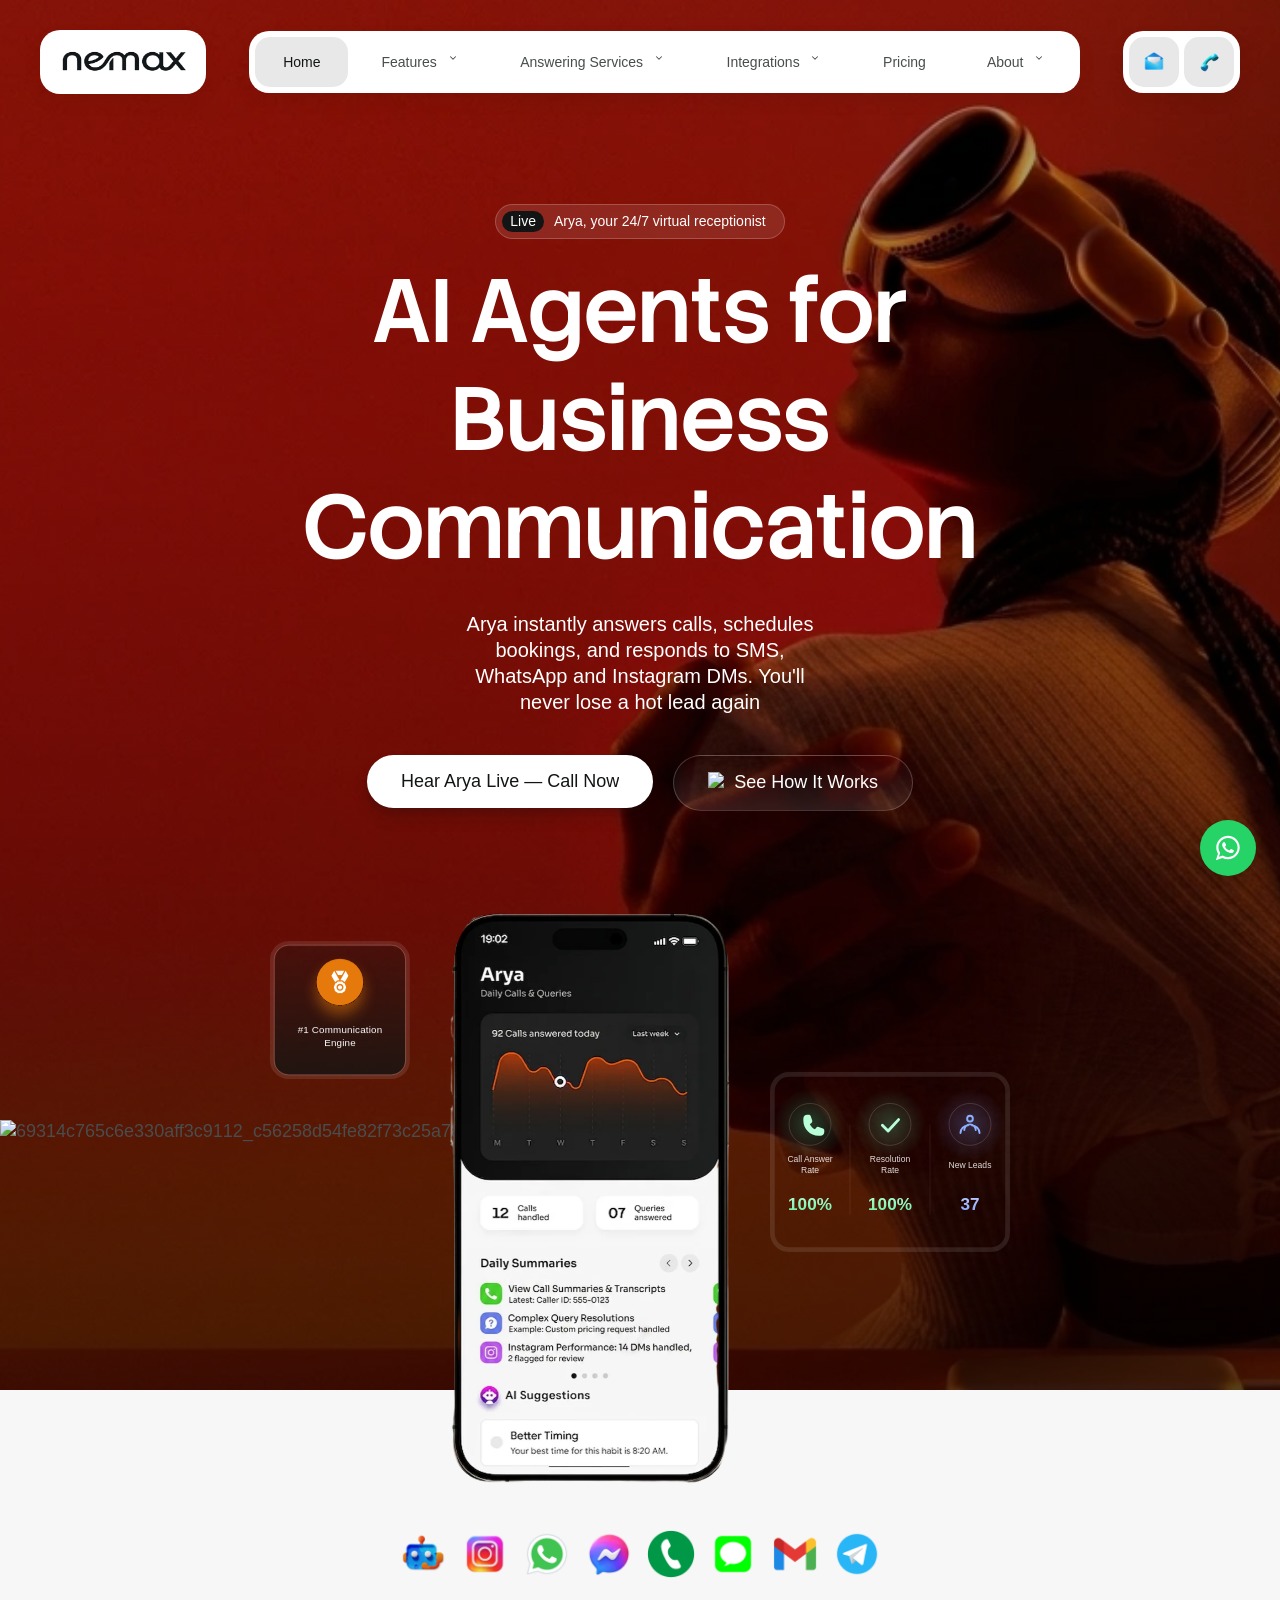
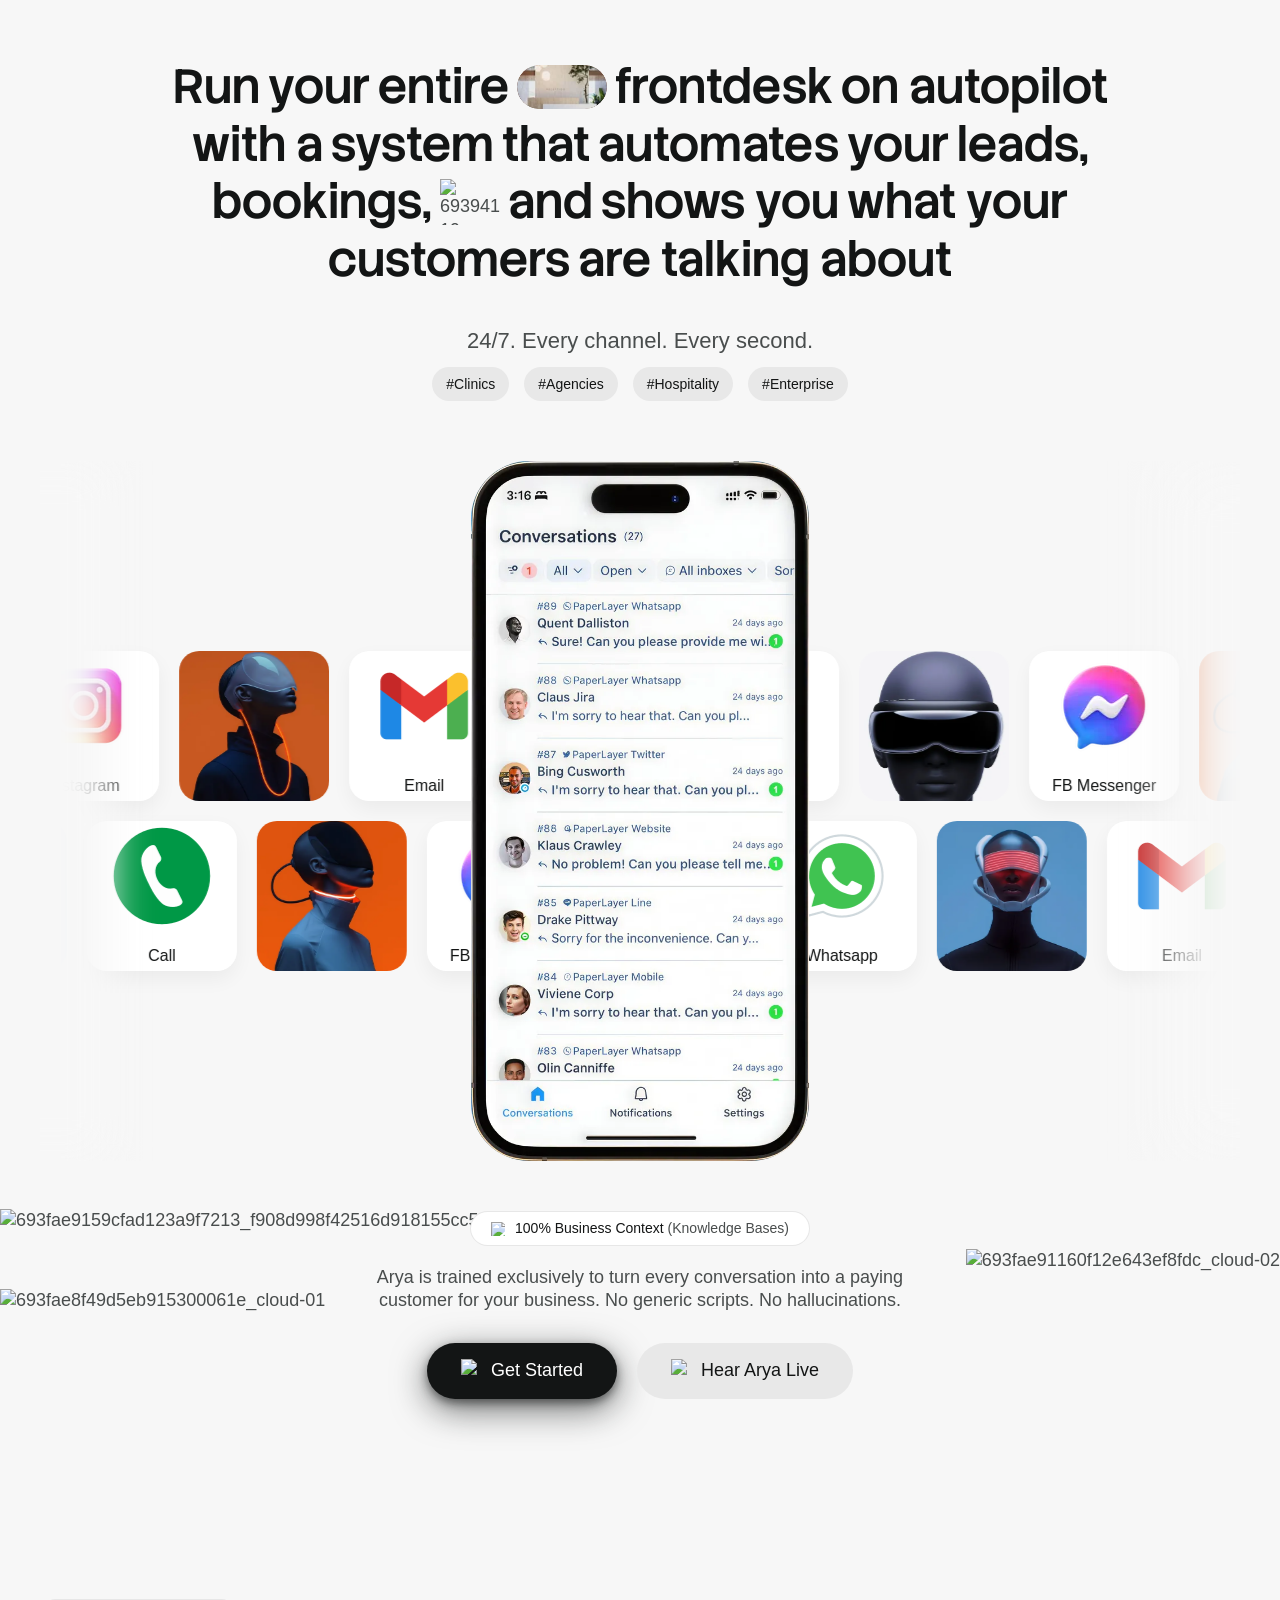
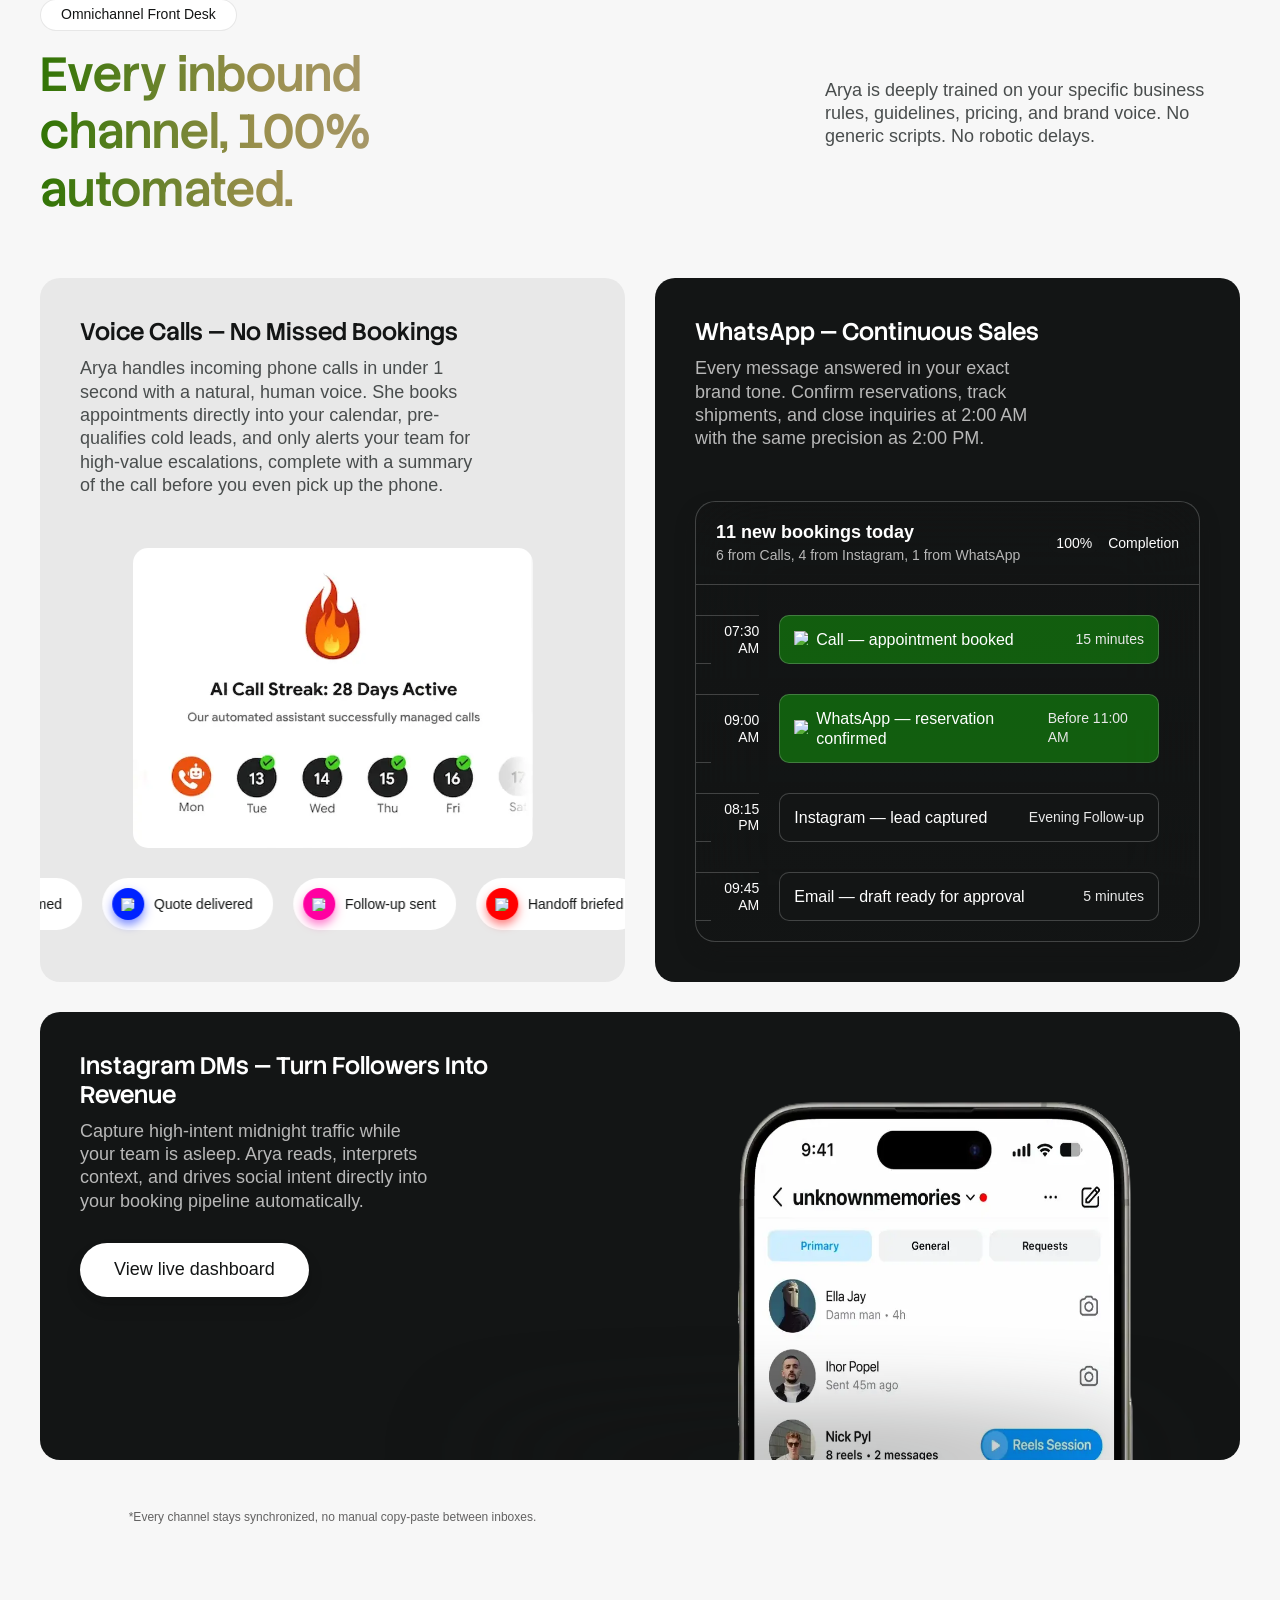
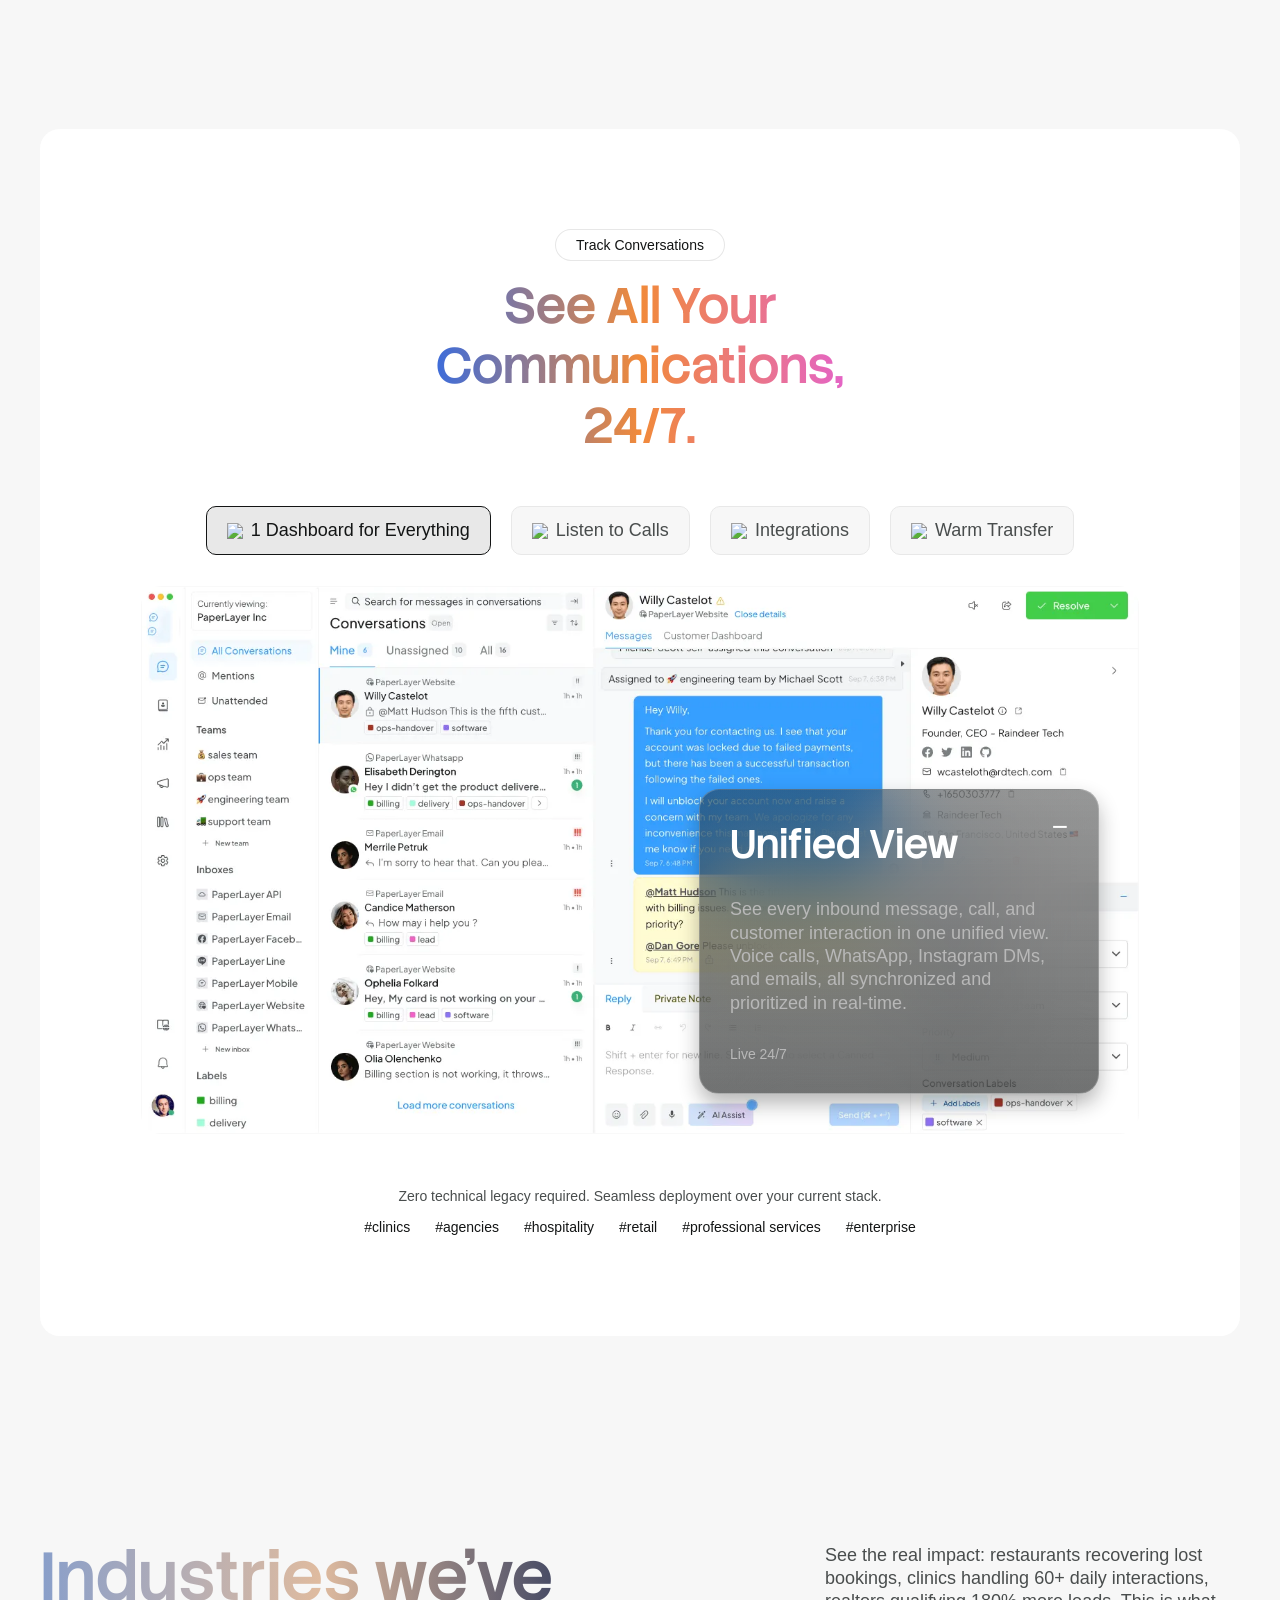
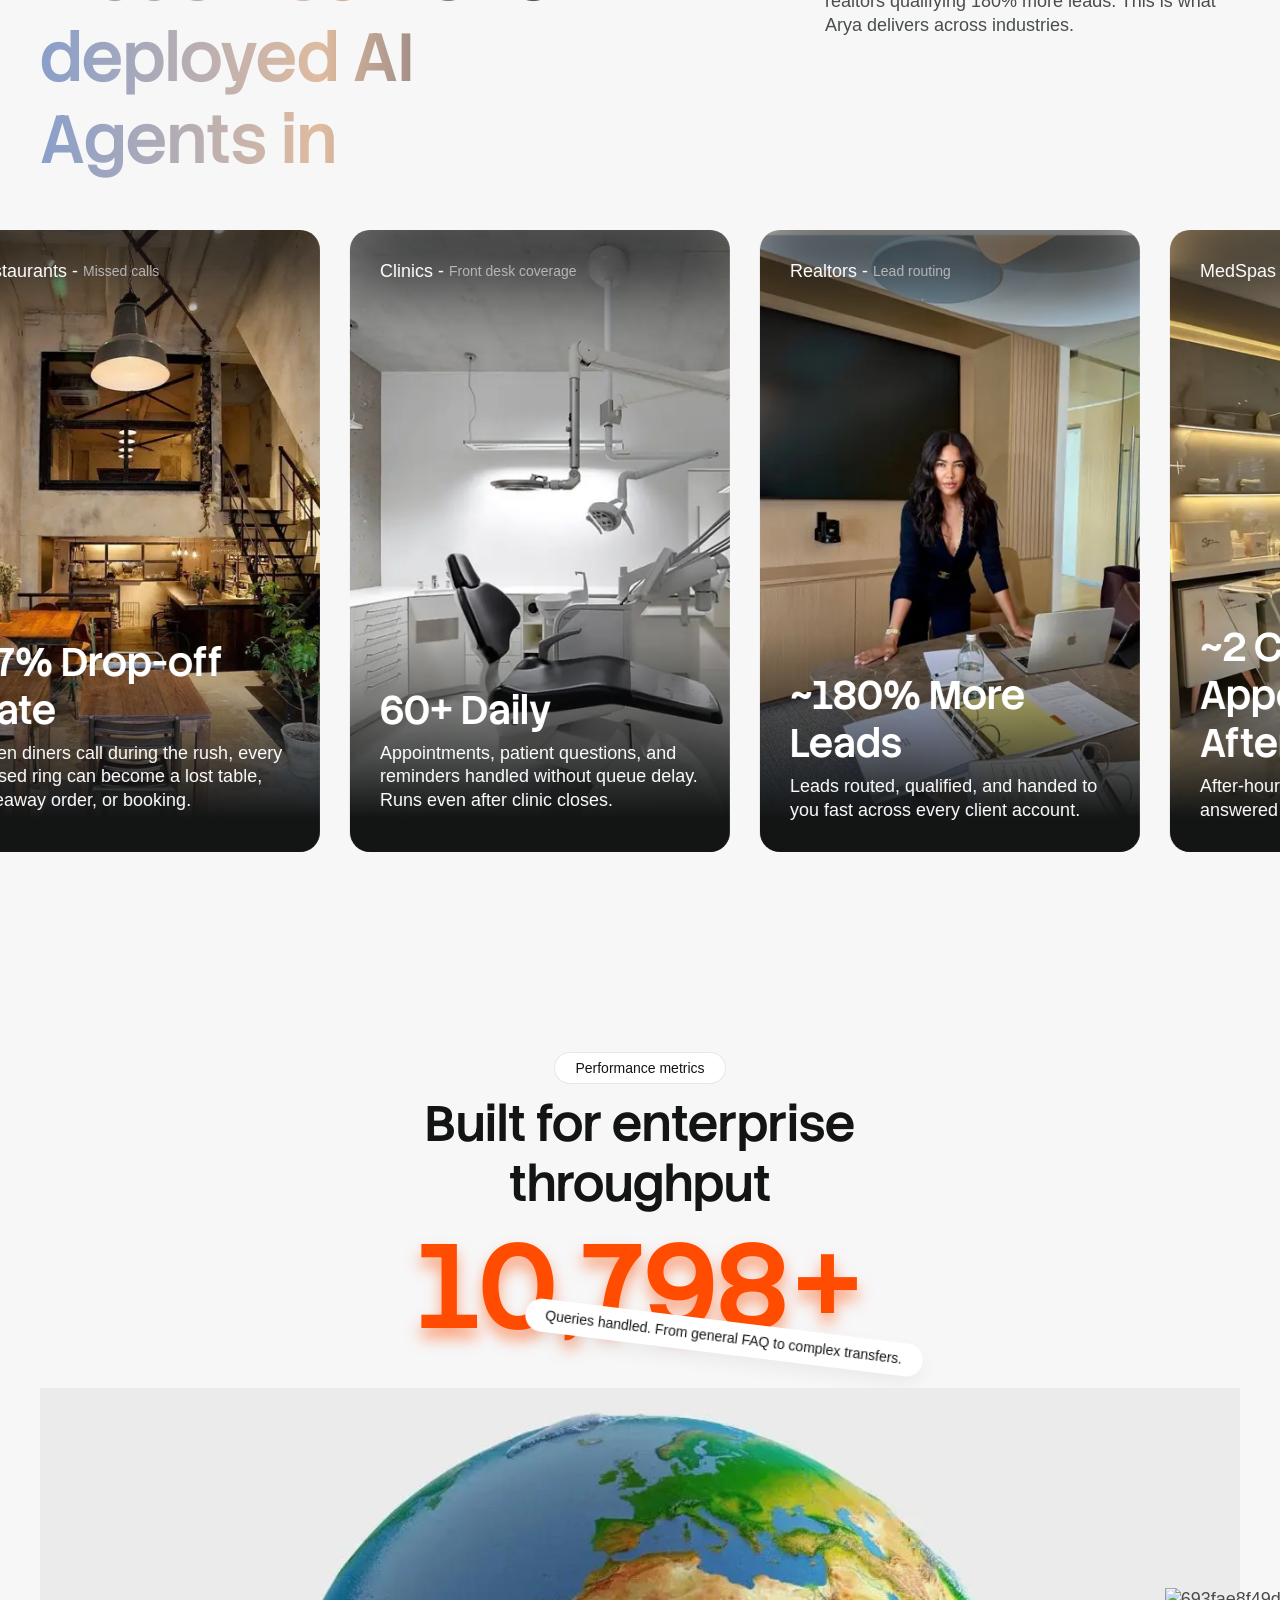
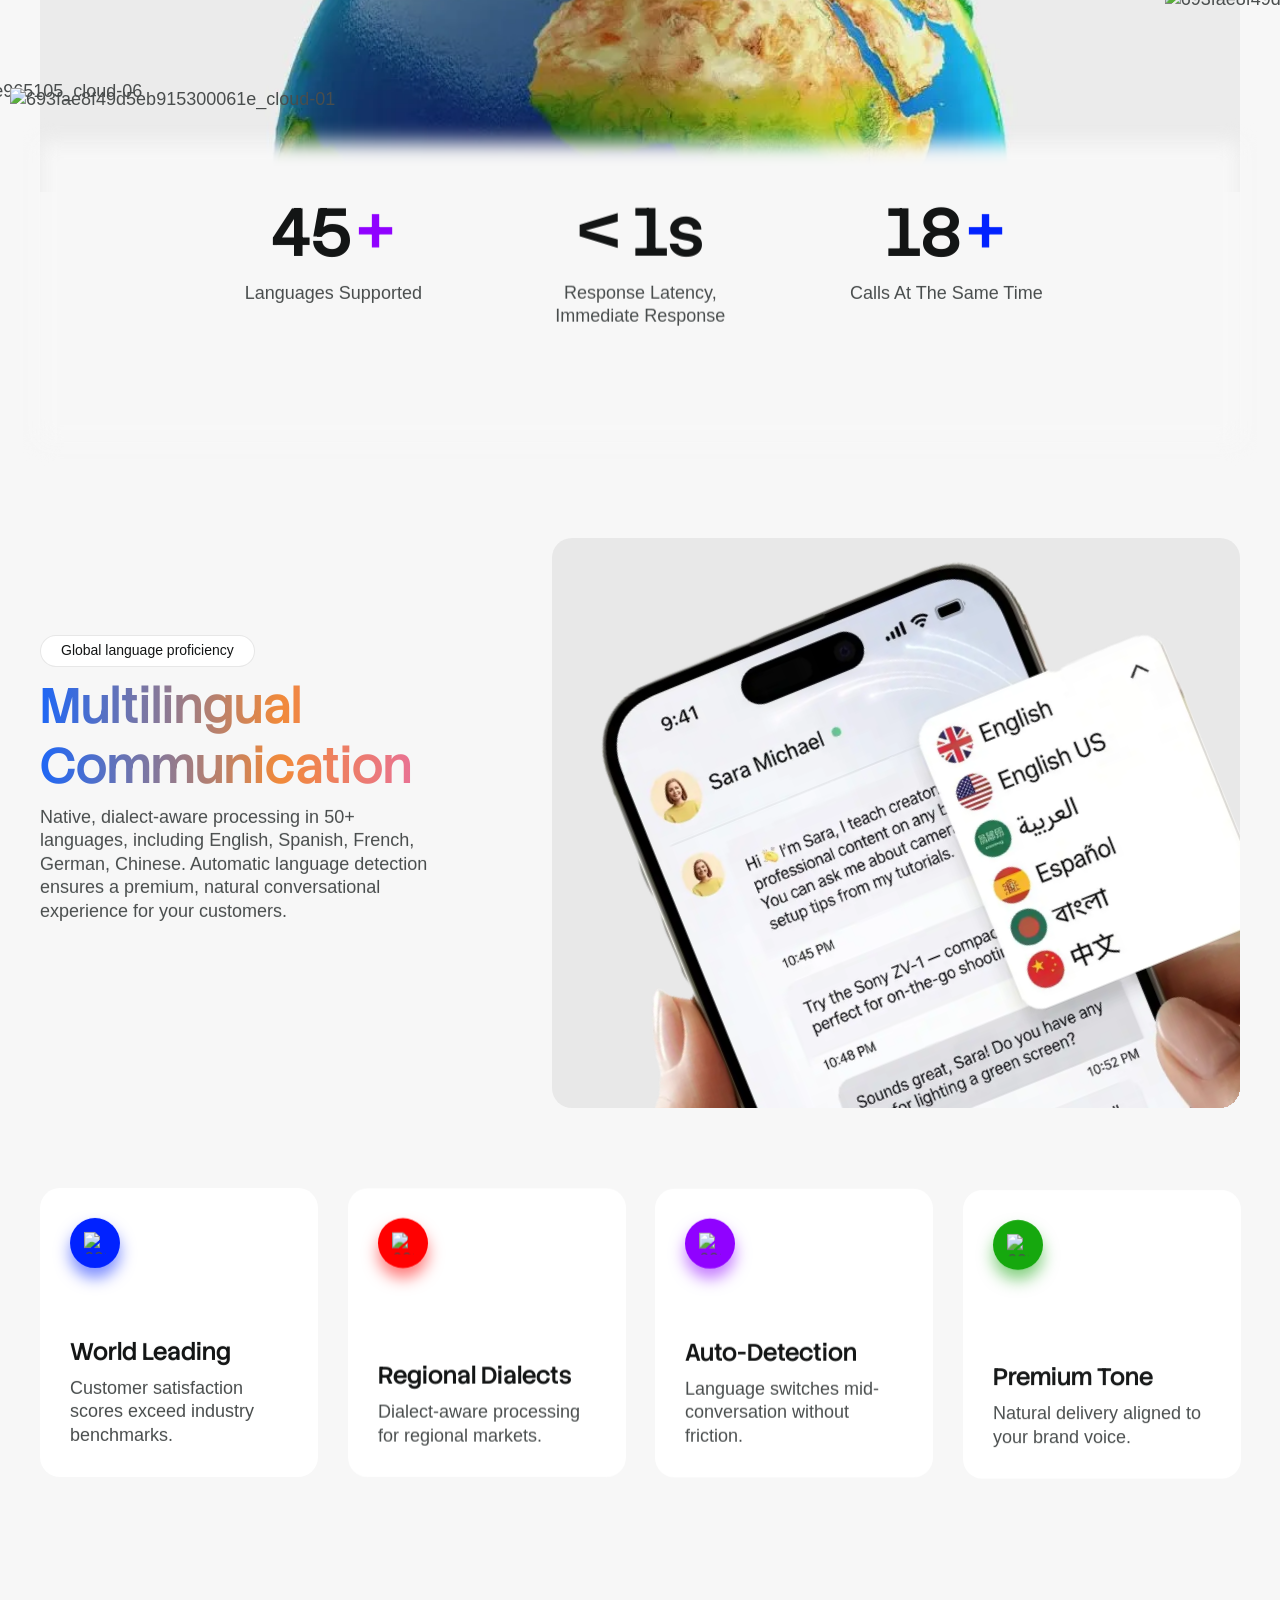
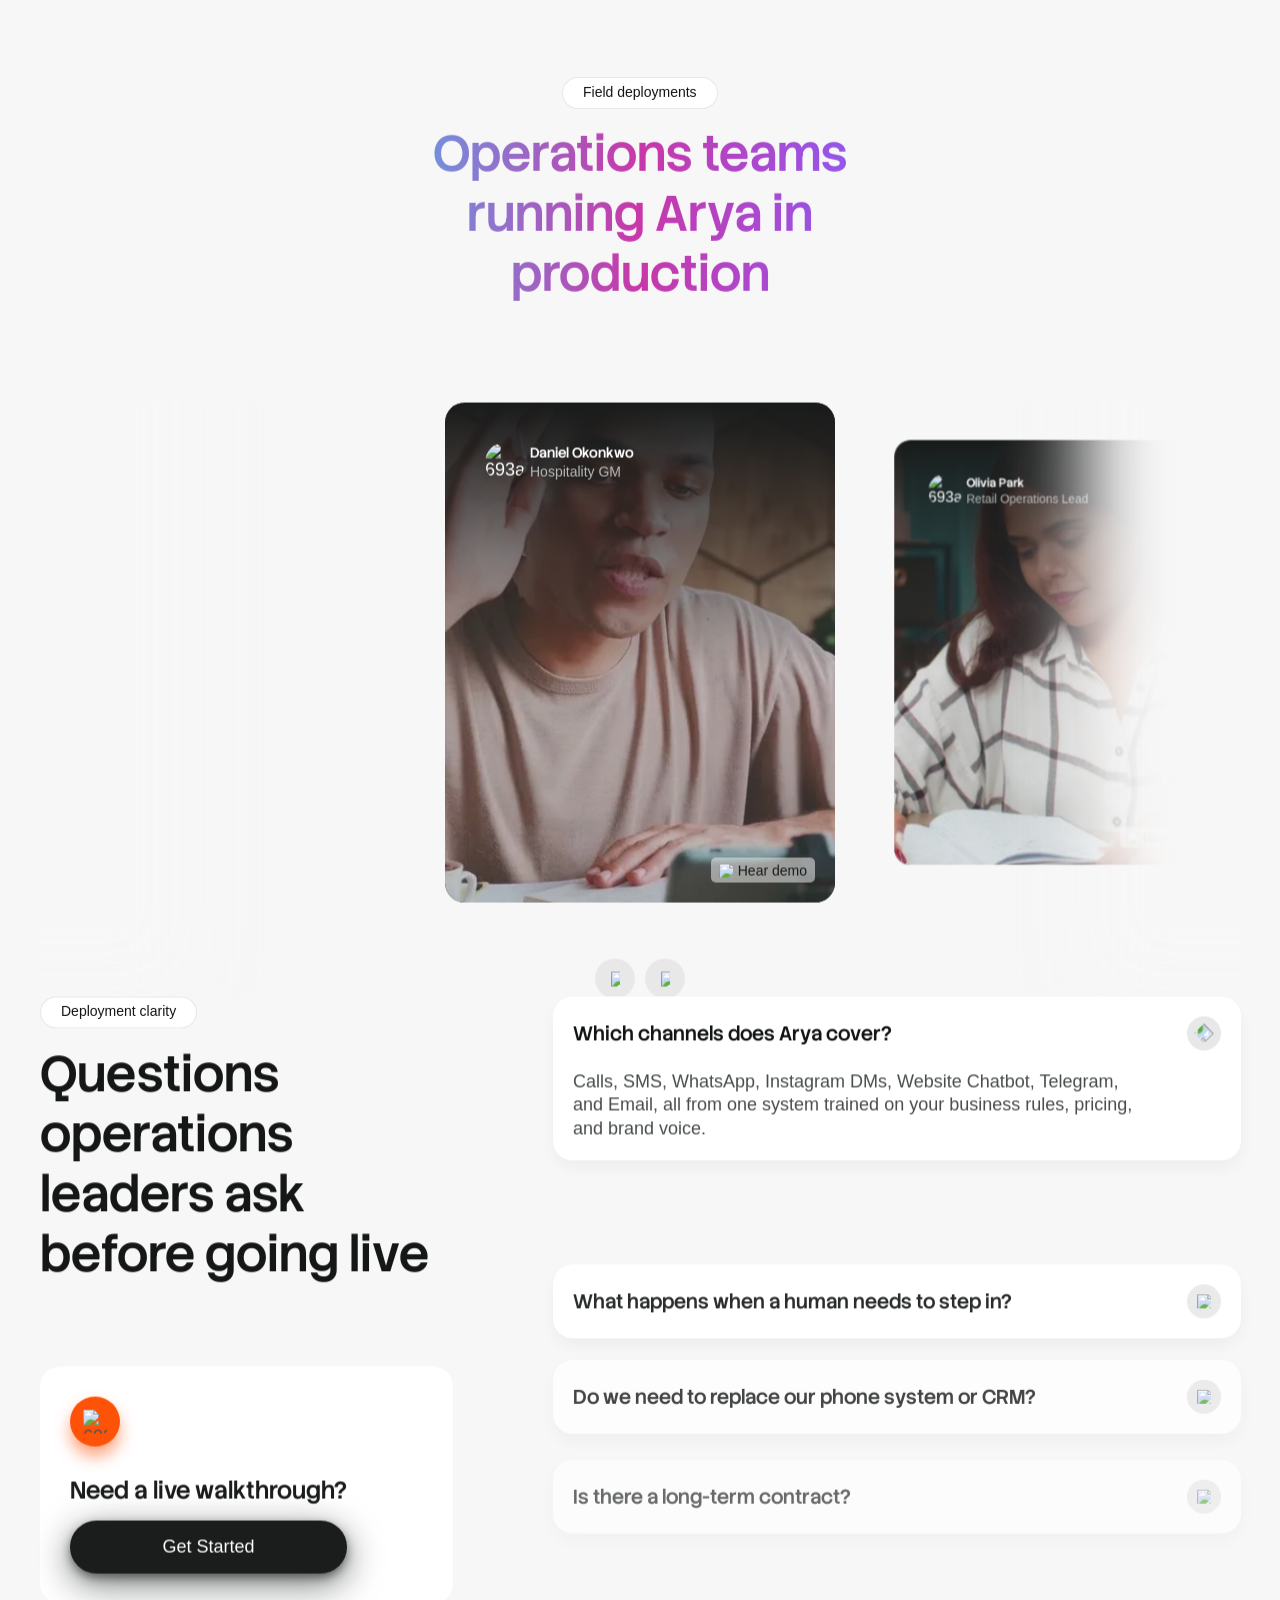
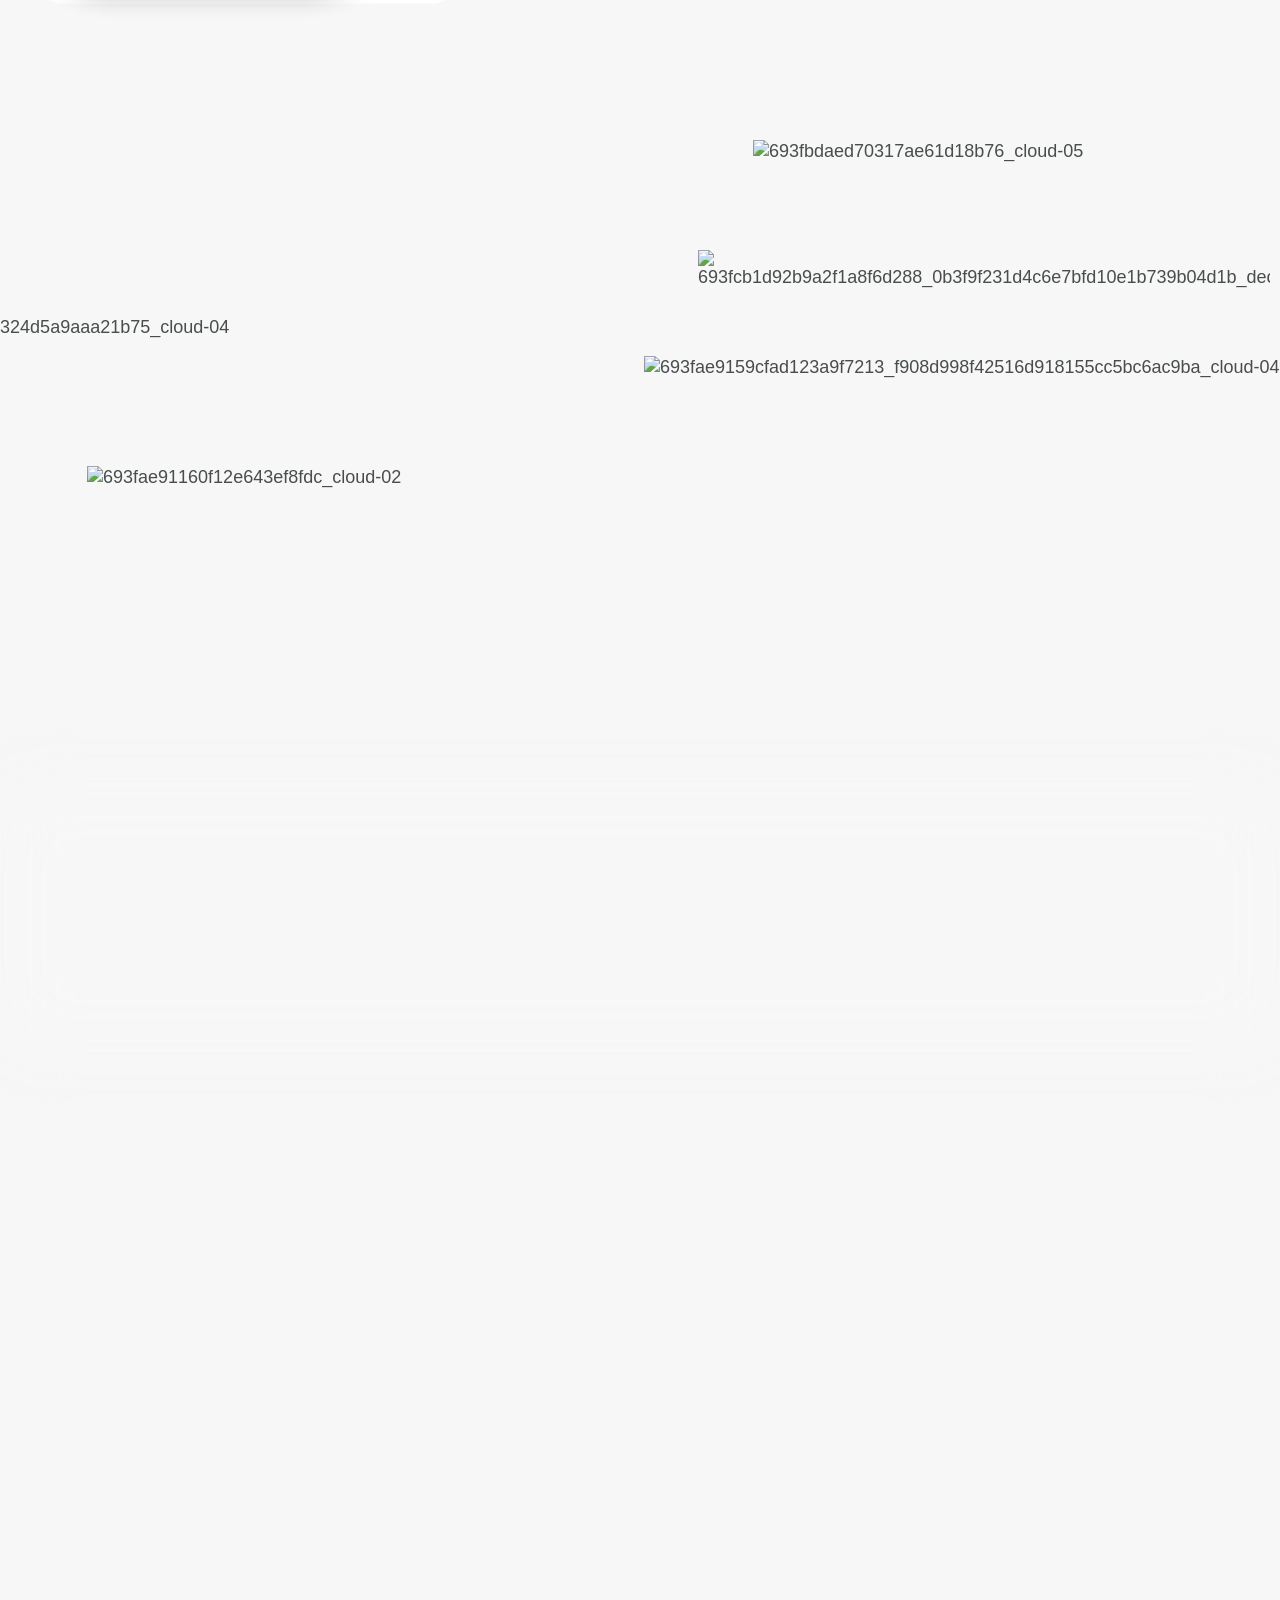
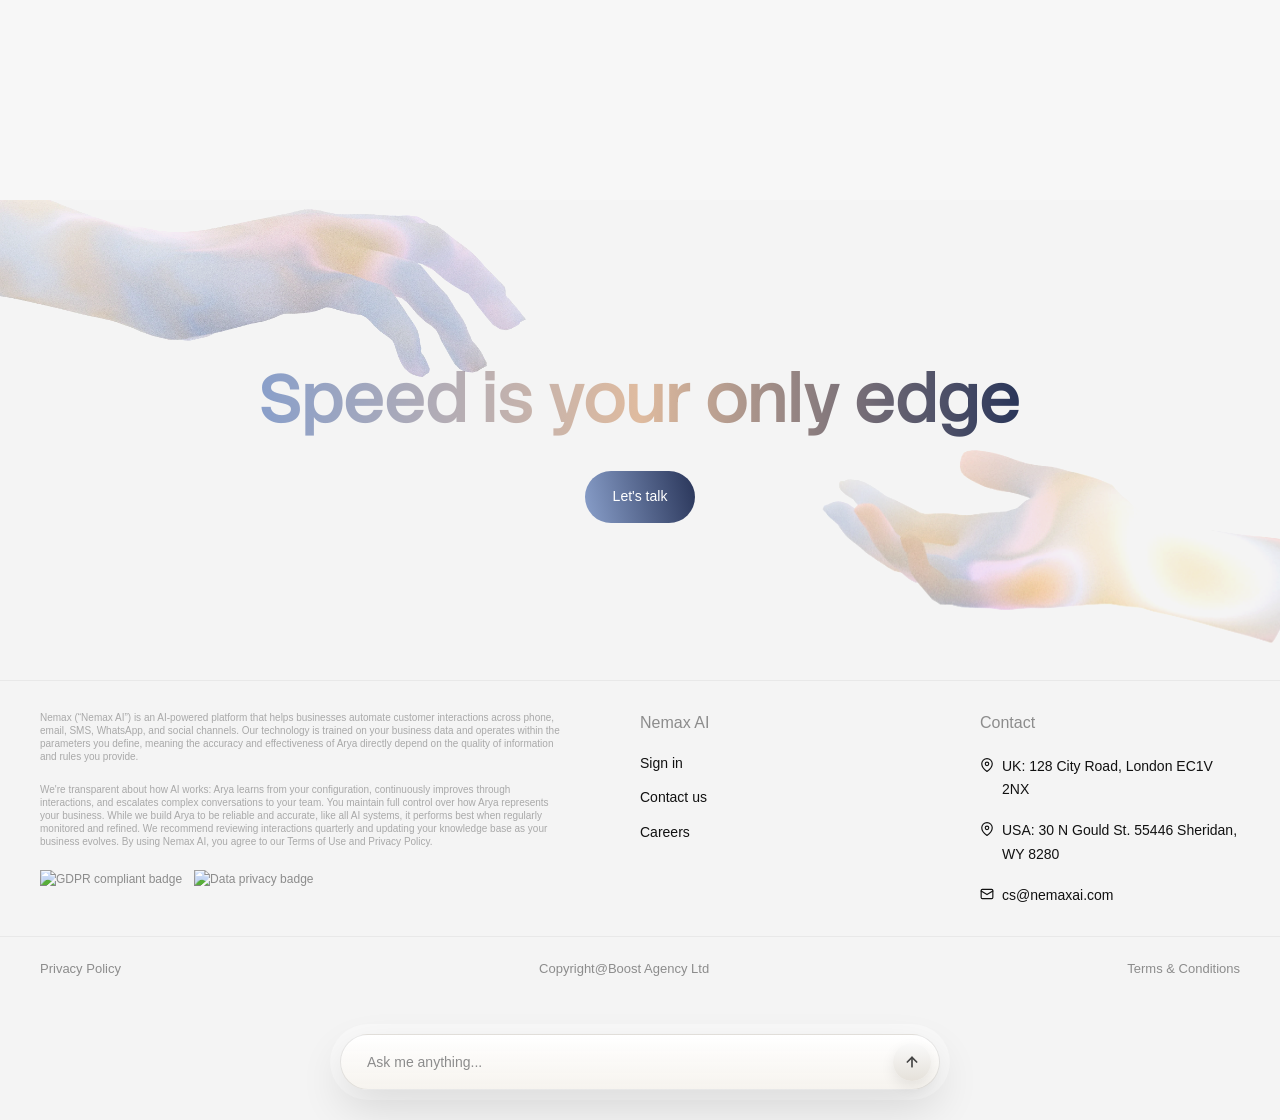
==== commit 9f474fde: "Remove OG image, unify favicon/apple-touch-icon site-wide - Drop the og:image / twitter preview imag" ====
--- a/index.html
+++ b/index.html
@@ -13,8 +13,6 @@
   <meta
     content="Nemax AI builds AI receptionists and conversational agents that answer every call, message, and DM instantly. 24/7 omnichannel automation across Voice, SMS, WhatsApp, Instagram, Email, and Webchat."
     property="og:description" />
-  <meta content="https://cdn.prod.website-files.com/692fd4f000a6f446ca91cb33/6944ccac91942e7be269cec1_open-graph.png"
-    property="og:image" />
   <meta content="Nemax AI — AI Agents for Business Communication" name="twitter:title" />
   <meta
     content="Nemax AI deploys custom AI voice receptionists and conversational agents that answer every call, message, and DM instantly. 24/7 omnichannel automation across Voice, WhatsApp, Instagram, and Email. Zero missed revenue."
@@ -55,9 +53,8 @@
   <noscript><link href="https://fonts.googleapis.com/css2?family=Stack+Sans+Headline:wght@400;500&amp;family=Google+Sans+Flex:wght@400&amp;display=swap" rel="stylesheet" /></noscript>
   <script
     type="text/javascript">!function (o, c) { var n = c.documentElement, t = " w-mod-"; n.className += t + "js", ("ontouchstart" in o || o.DocumentTouch && c instanceof DocumentTouch) && (n.className += t + "touch") }(window, document);</script>
-  <link href="assets/Logos/Nemax AI Logo WR.png" rel="shortcut icon" type="image/x-icon" />
-  <link href="https://cdn.prod.website-files.com/692fd4f000a6f446ca91cb33/69412c58d016b78c40940d8b_webclip.png"
-    rel="apple-touch-icon" />
+  <link href="assets/Logos/Nemax Icon Logo White.png" rel="shortcut icon" type="image/x-icon" />
+  <link href="assets/Logos/Nemax Icon Logo White.png" rel="apple-touch-icon" />
   <style>
     .w-webflow-badge {
       position: fixed !important;
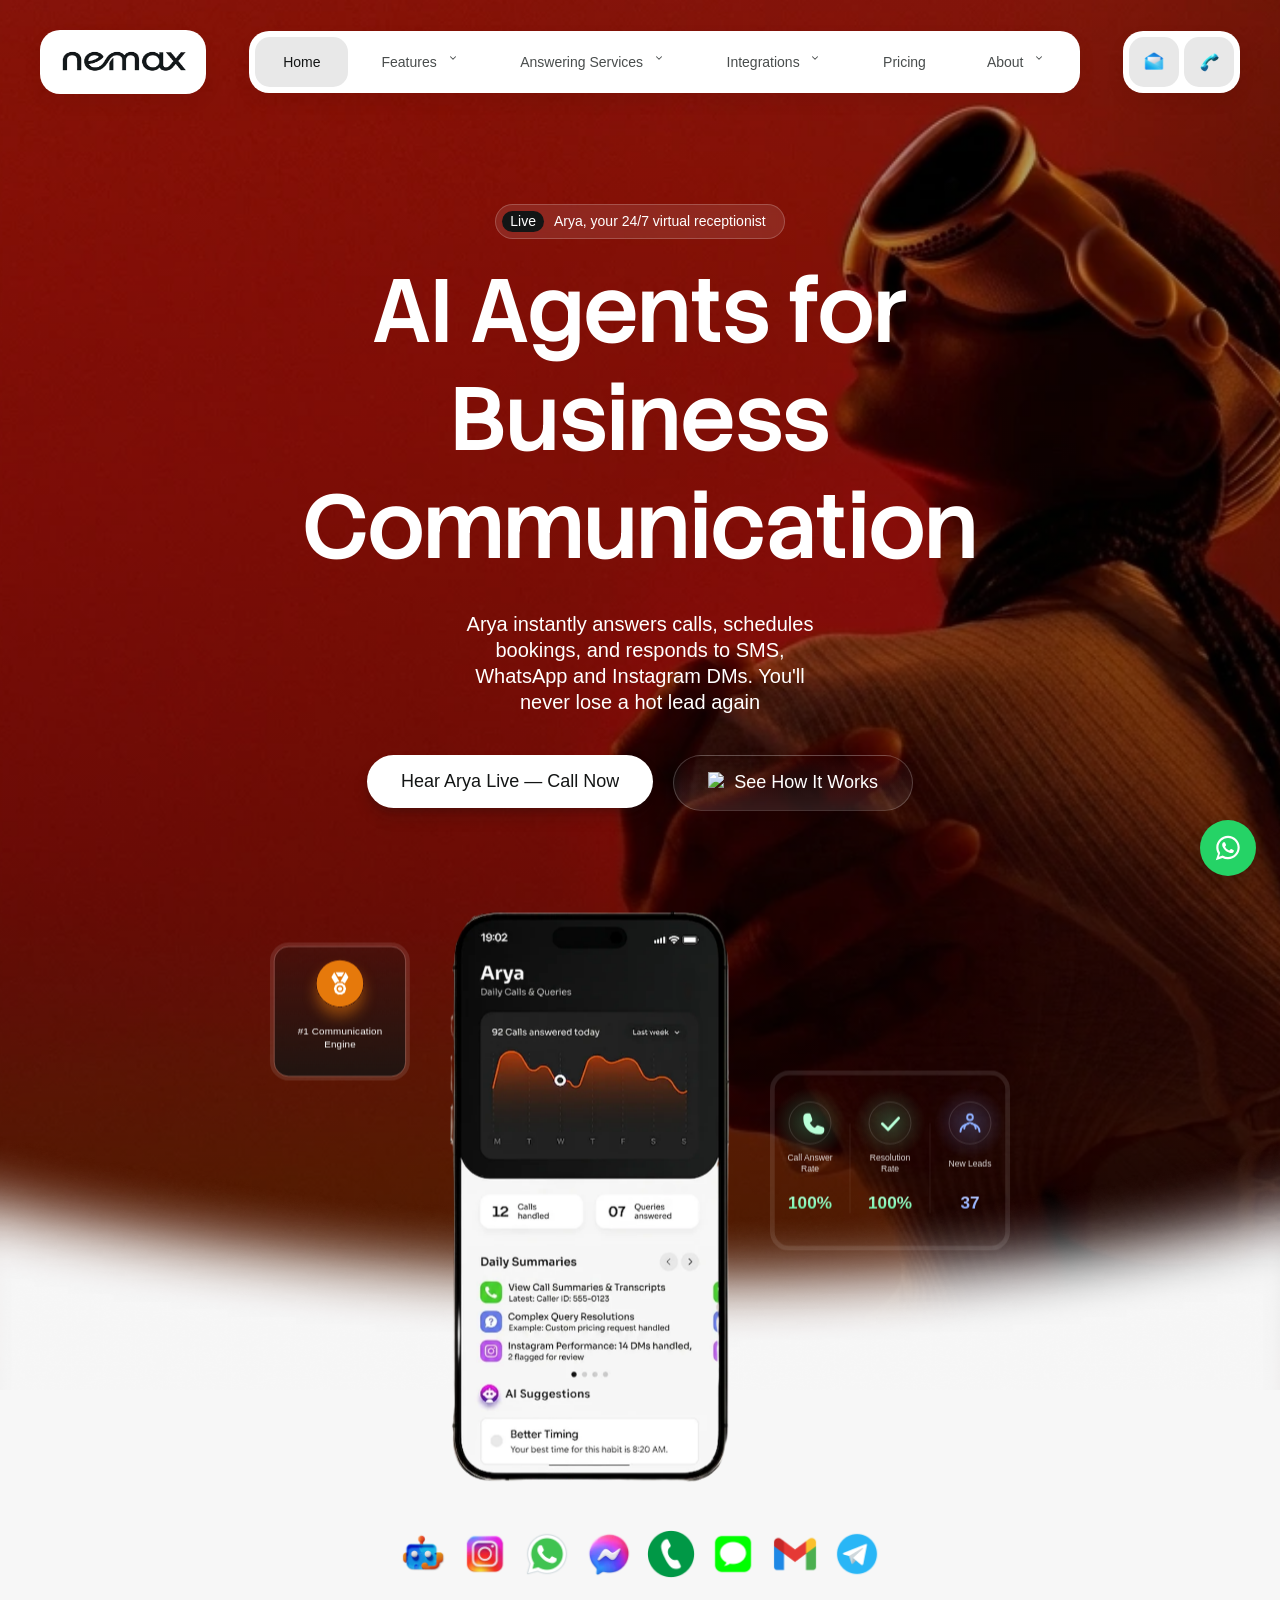
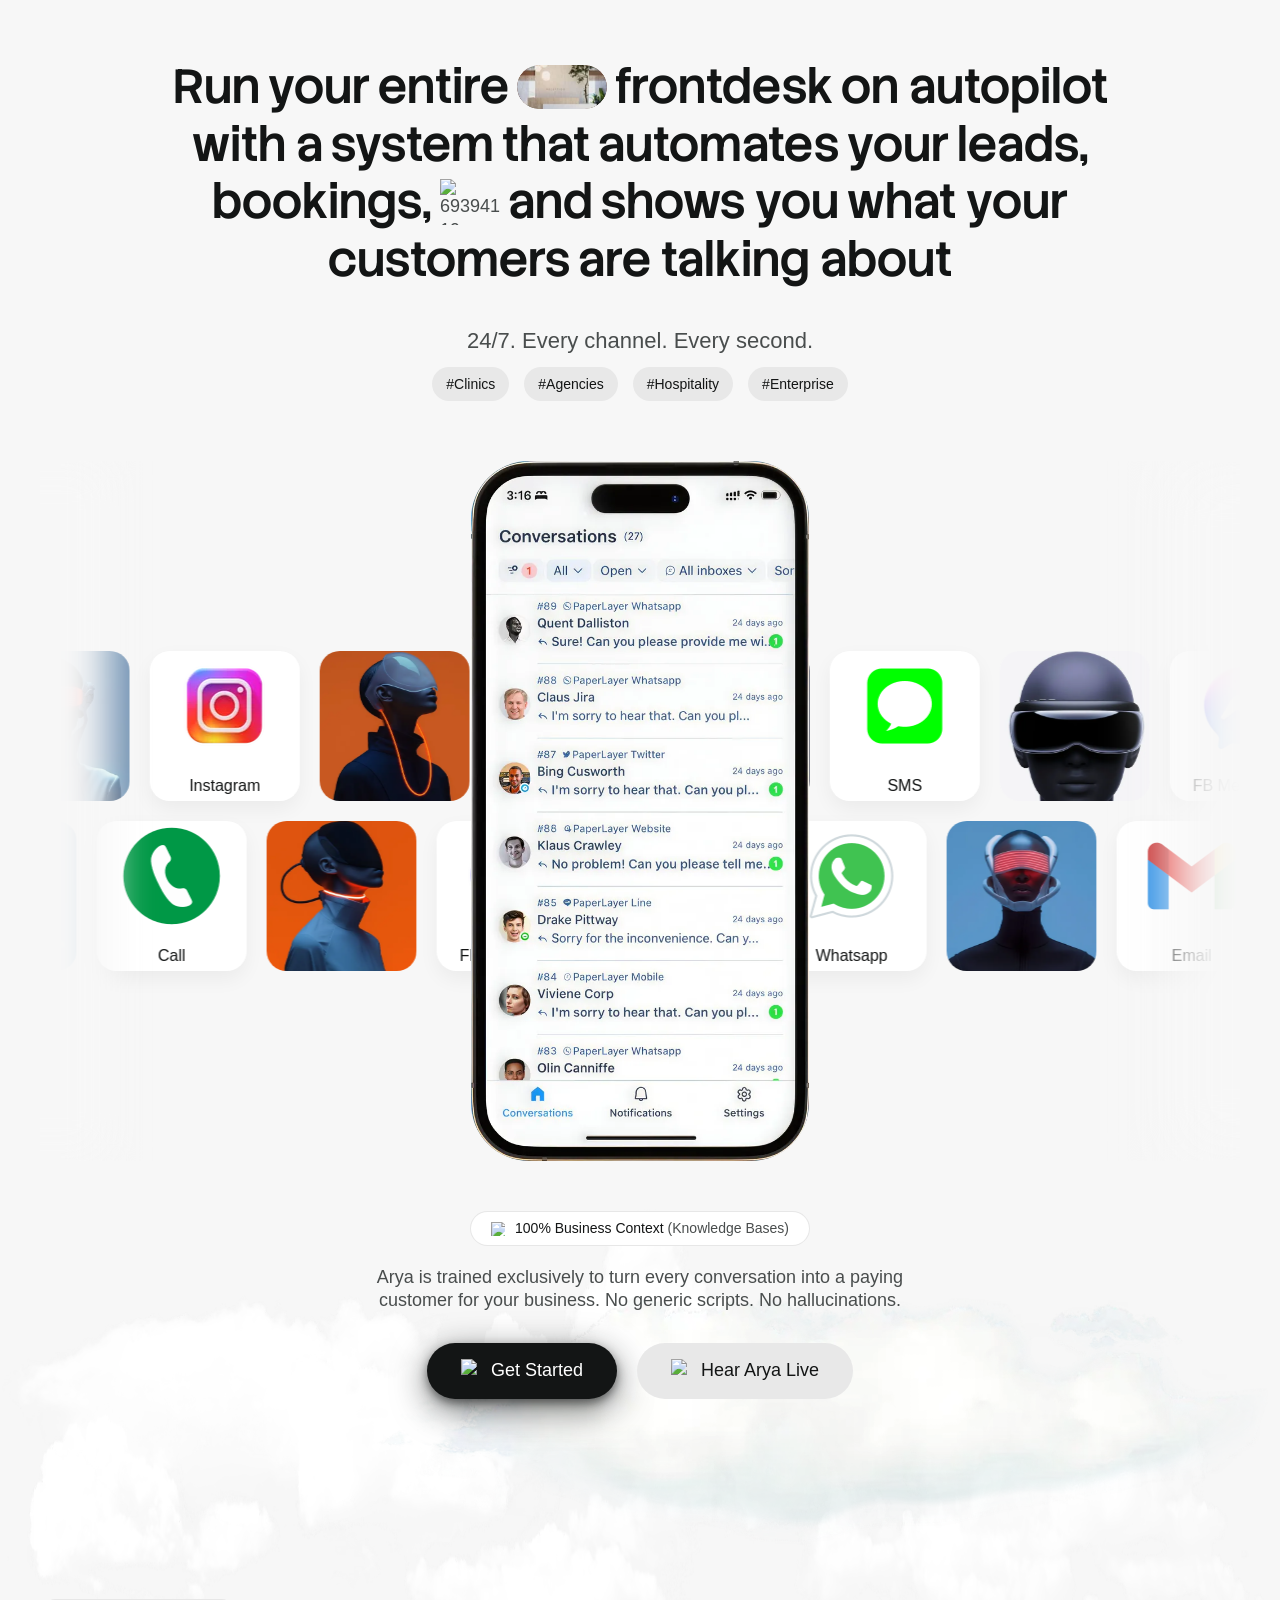
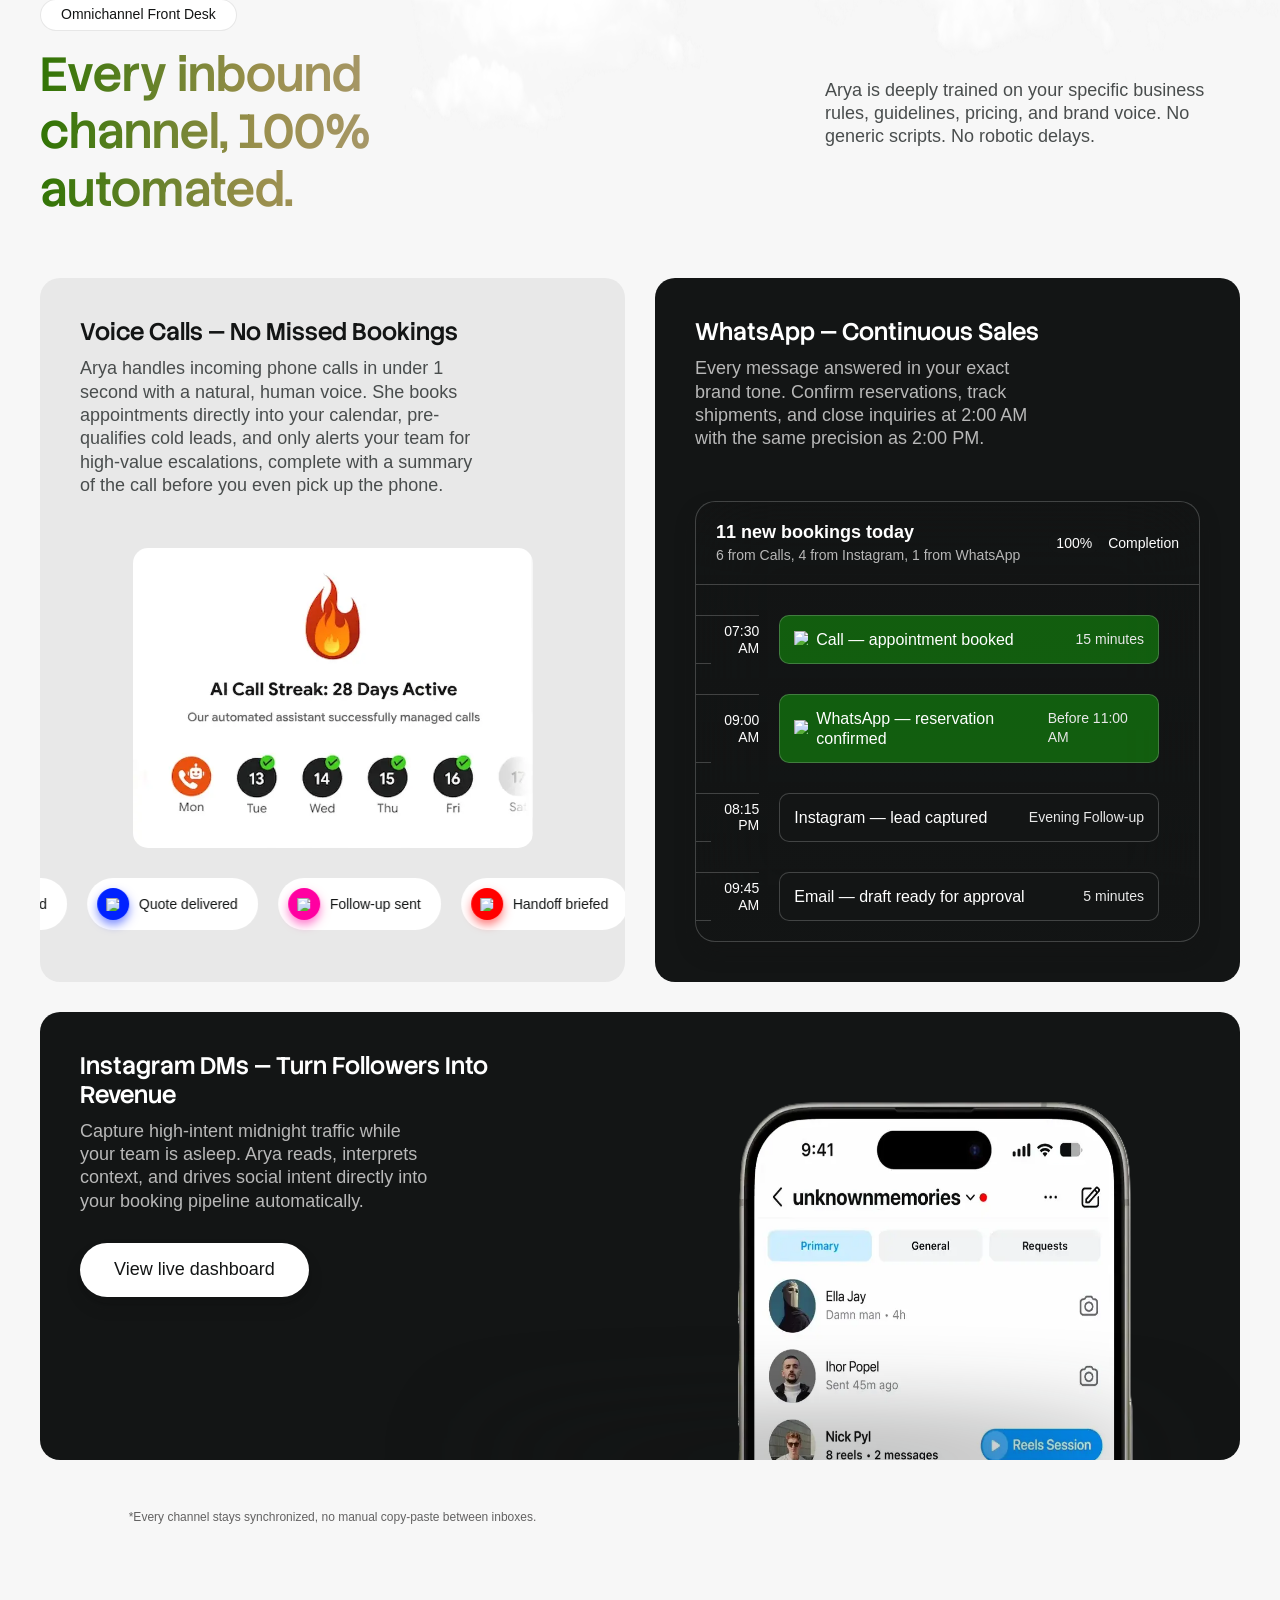
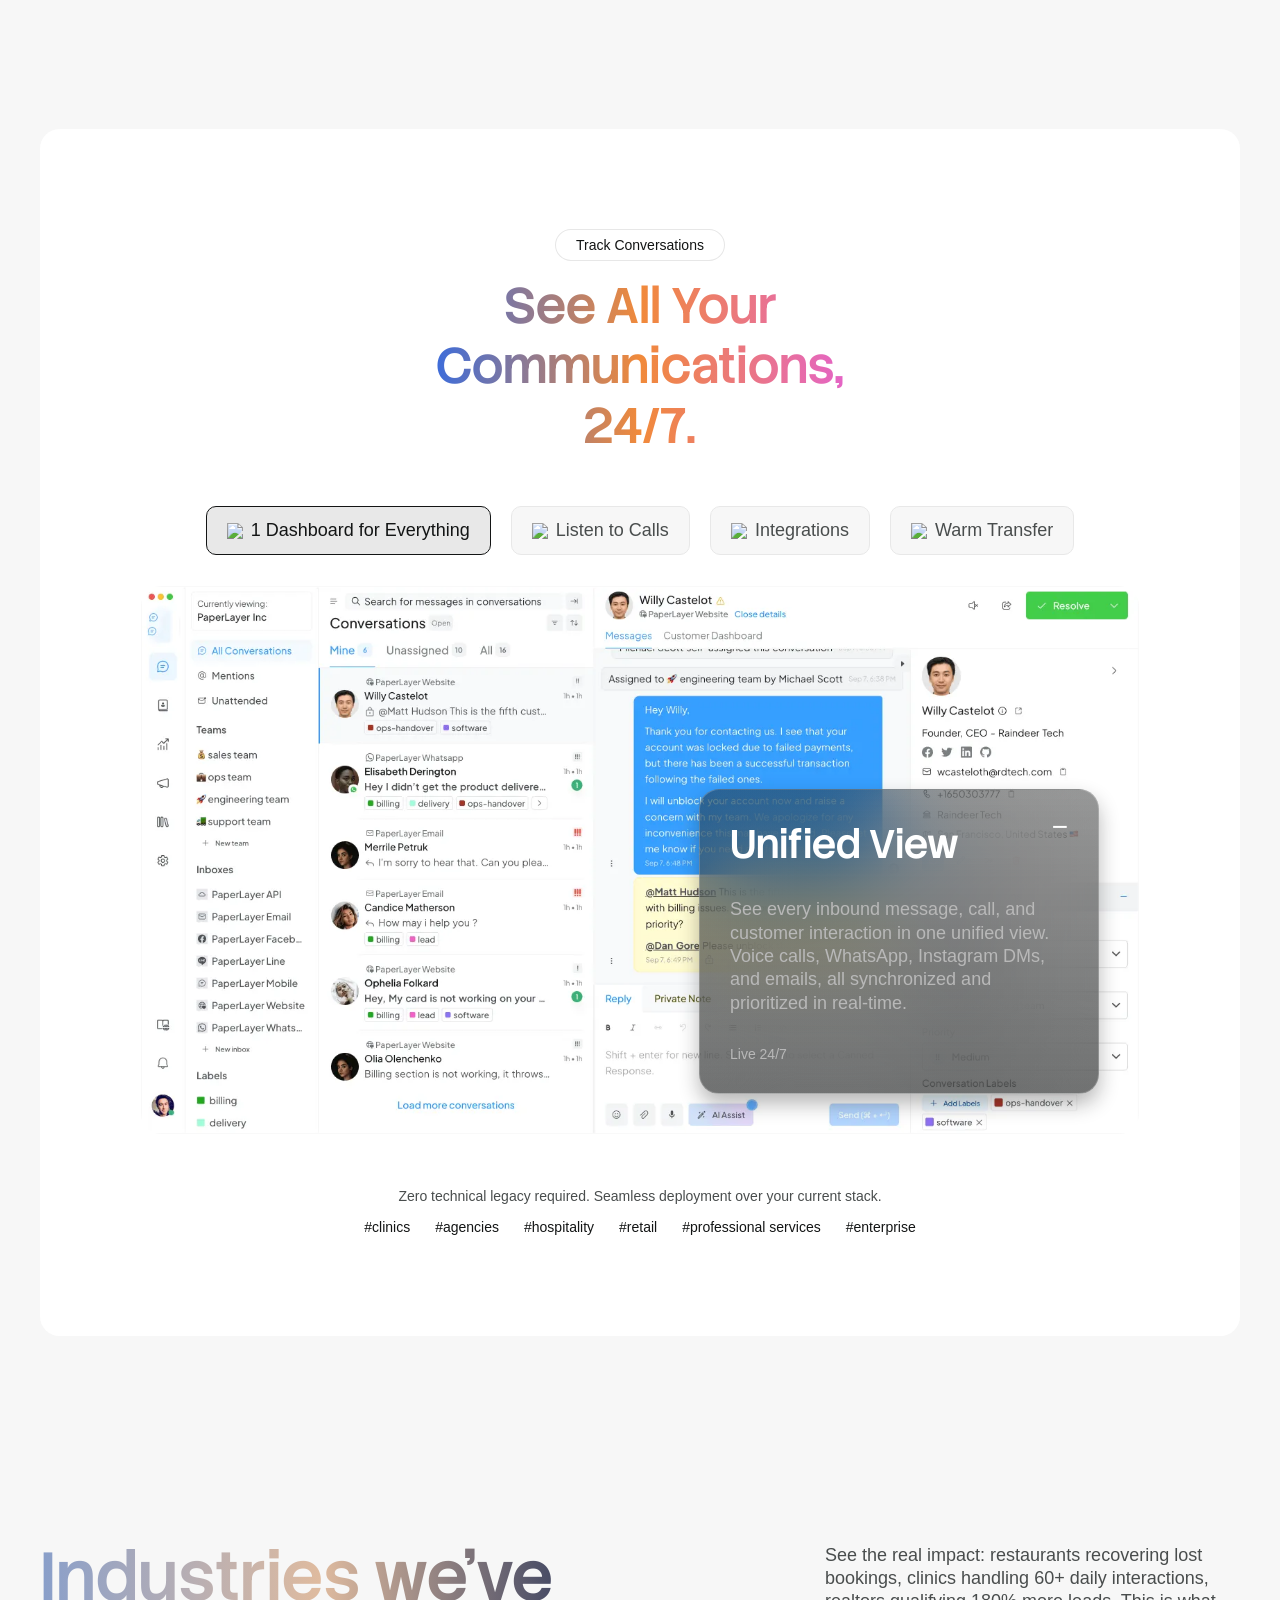
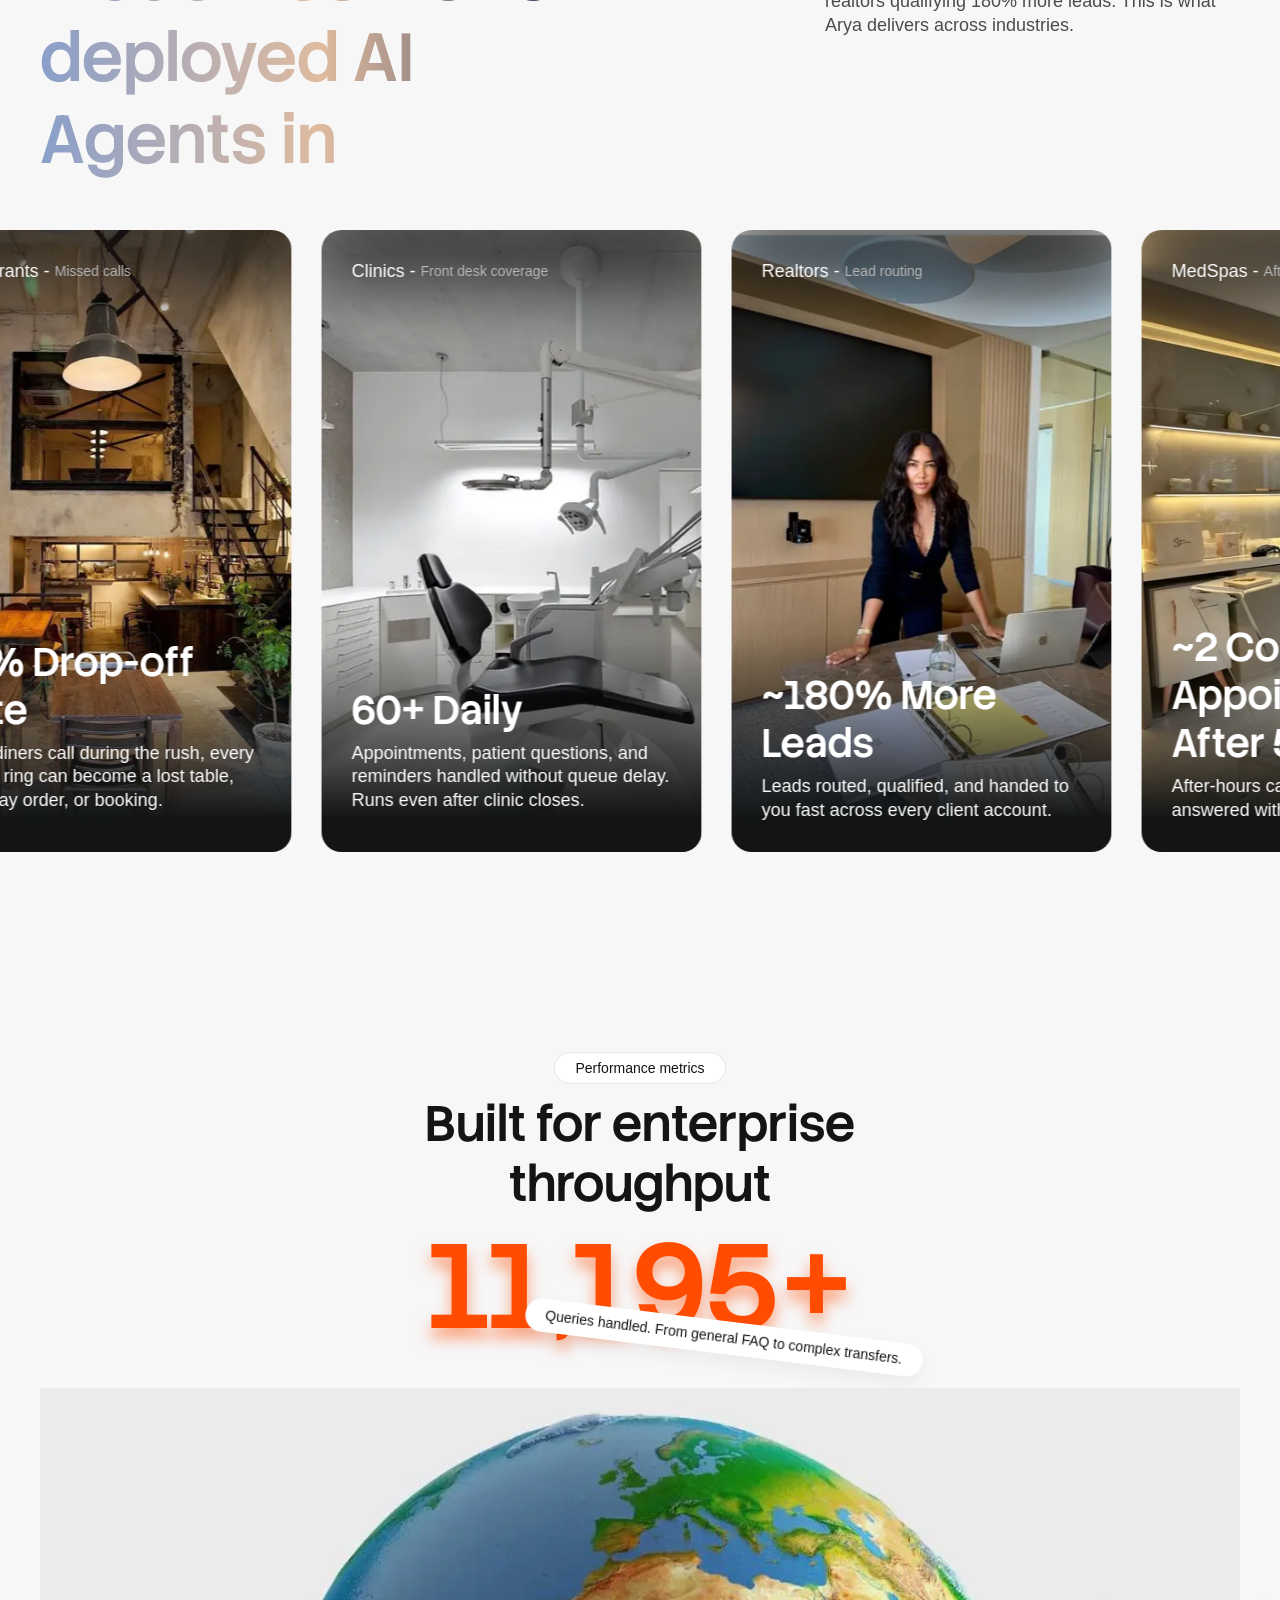
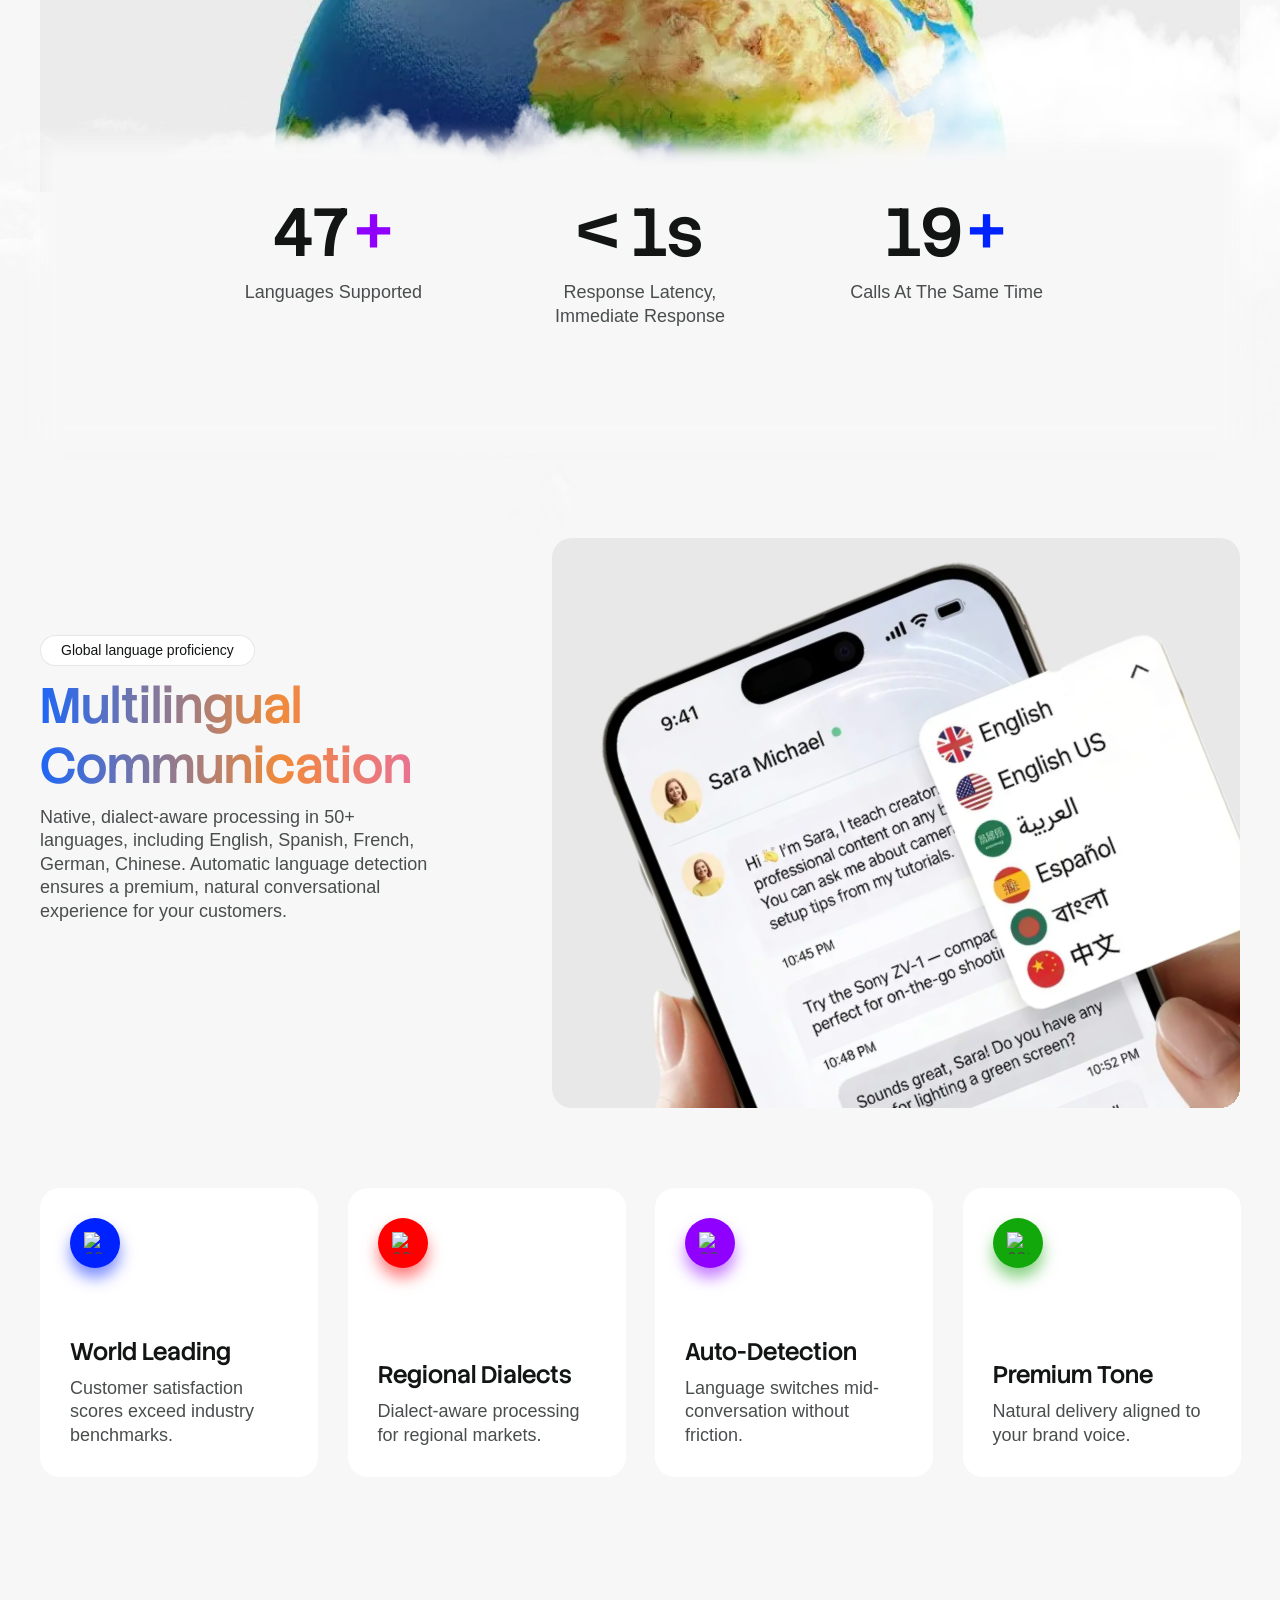
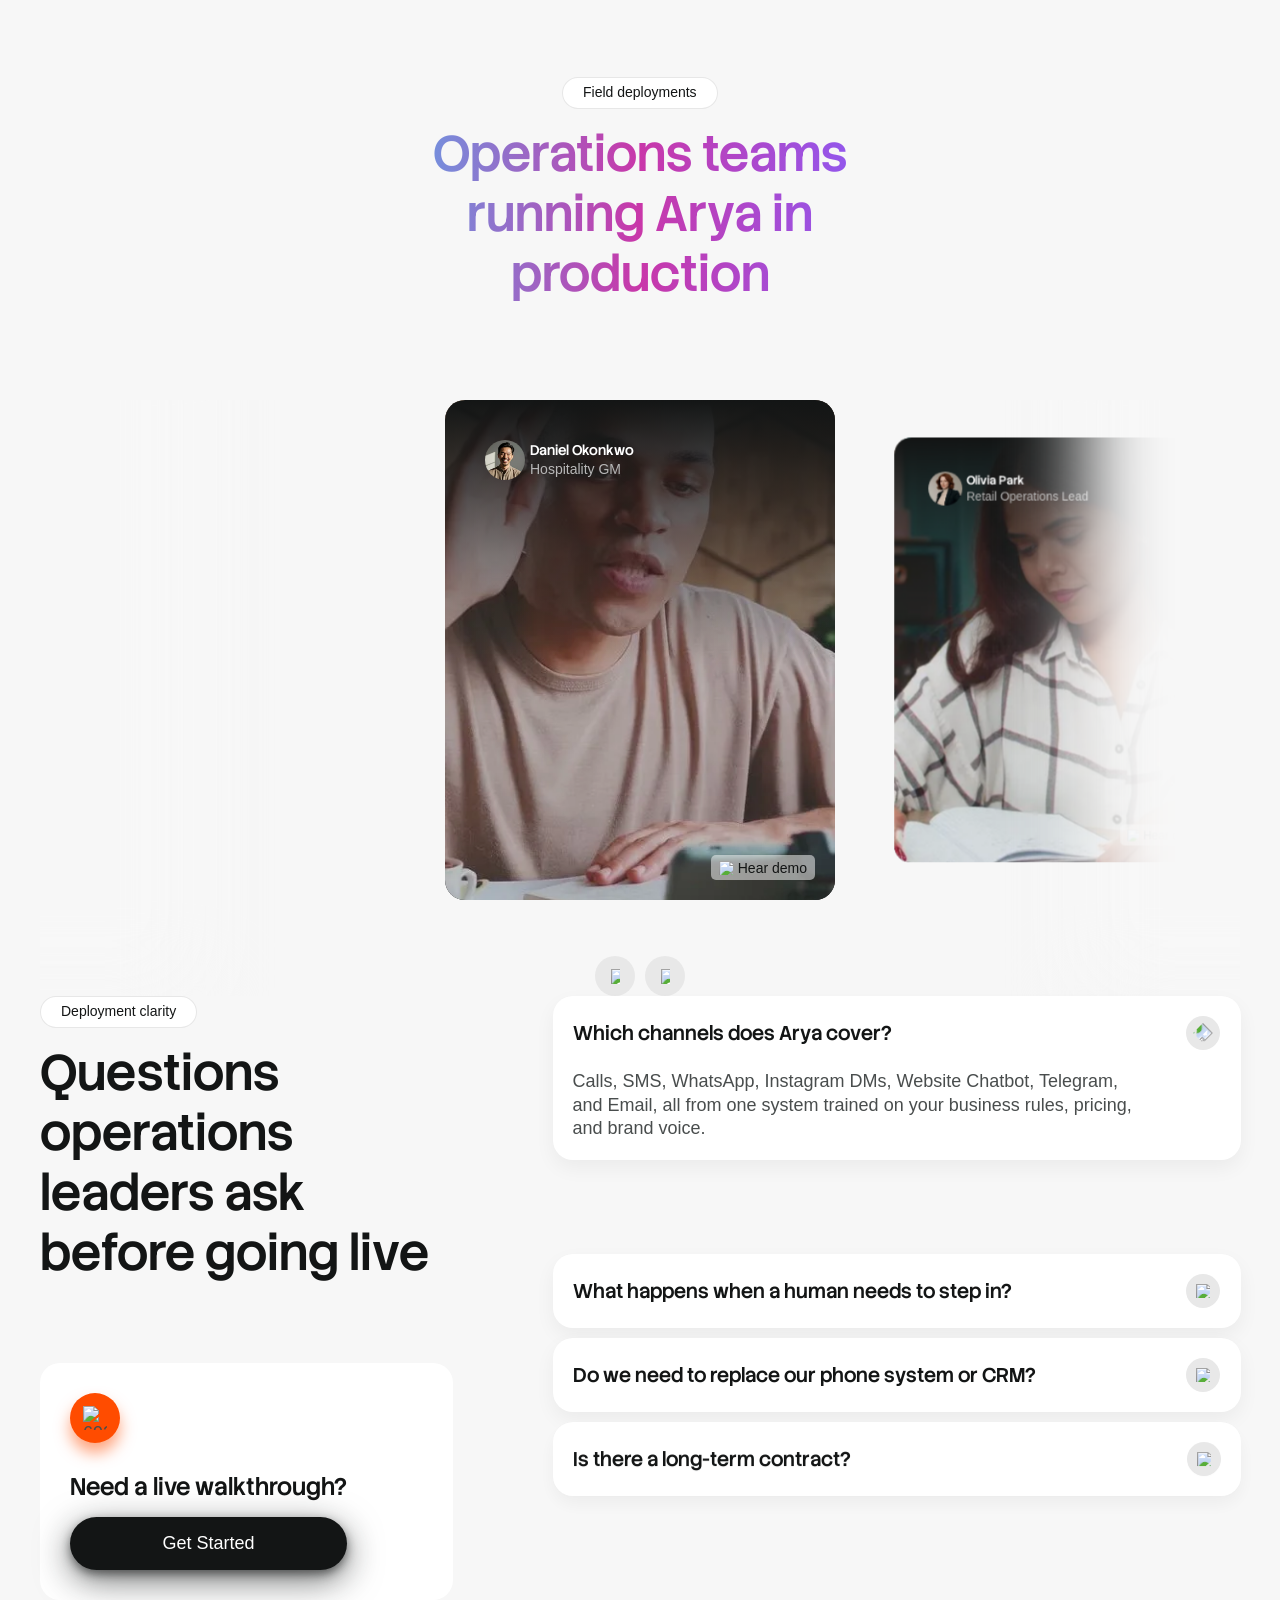
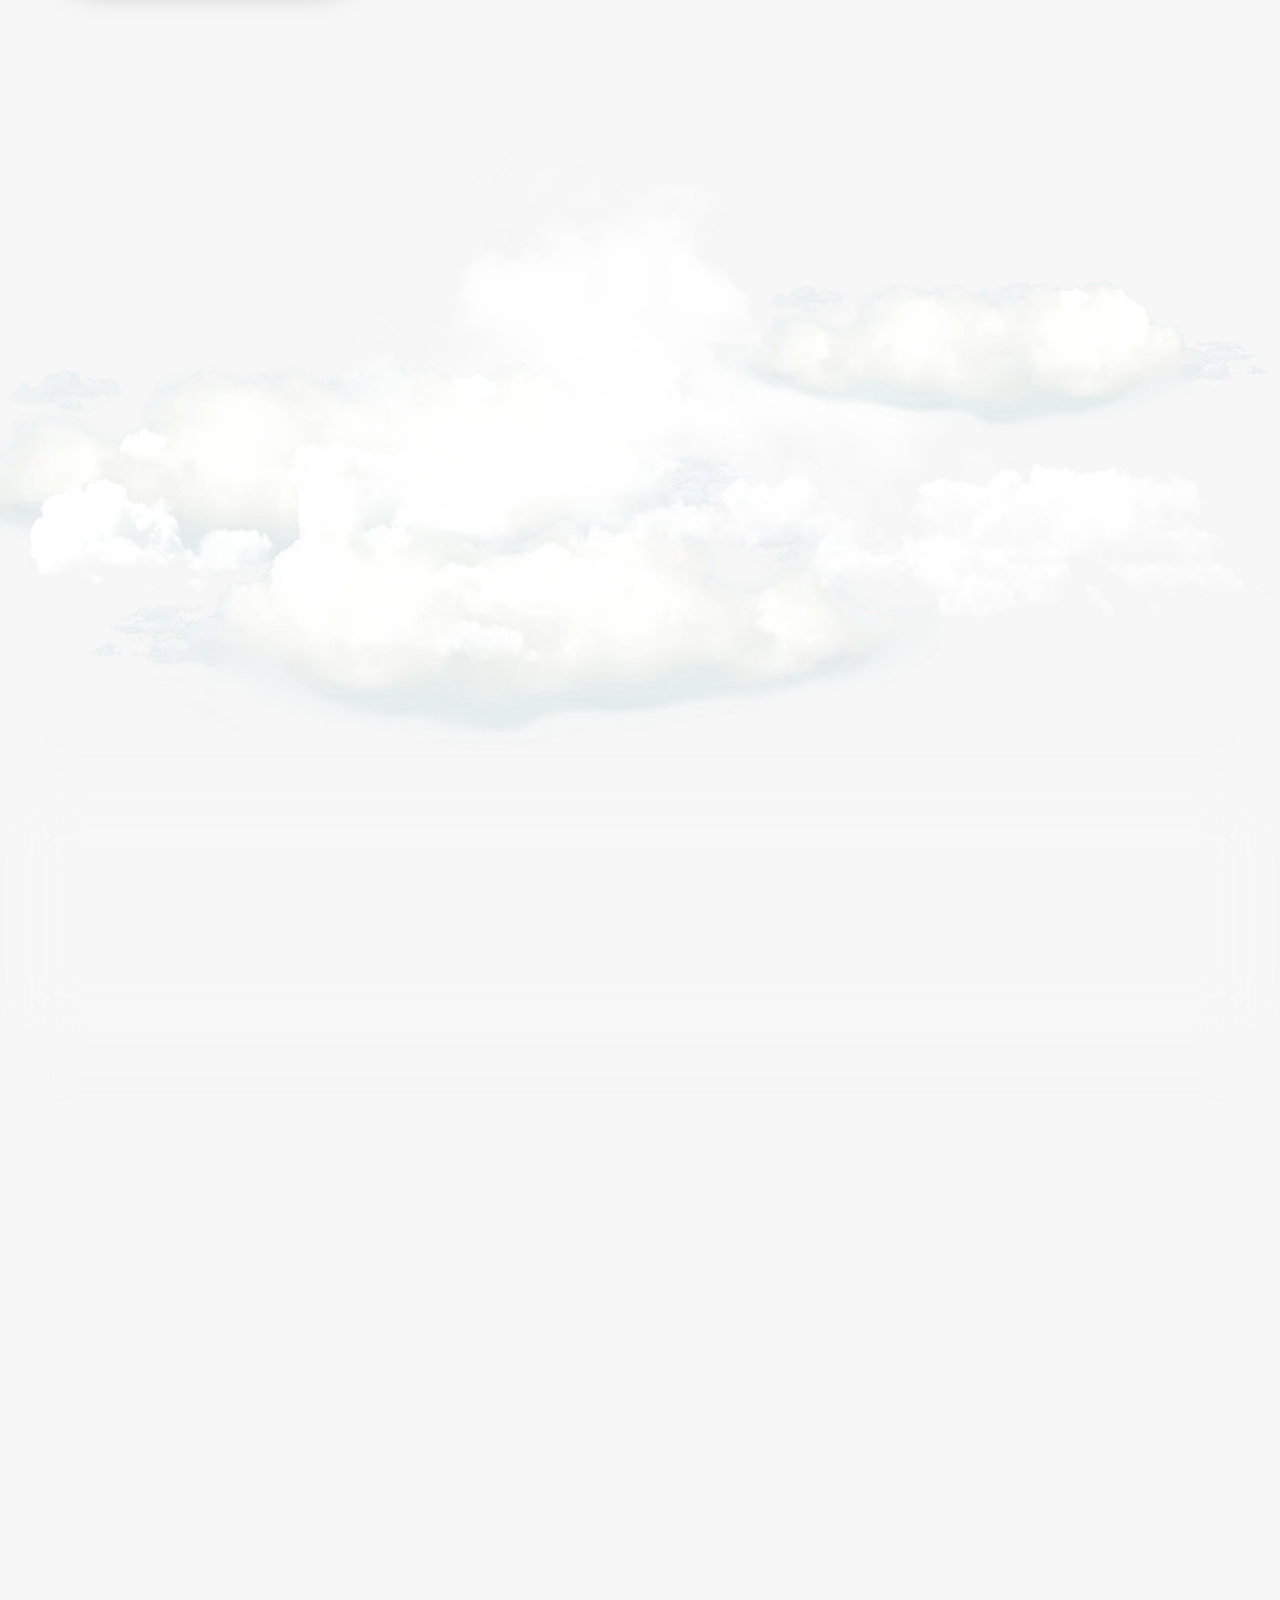
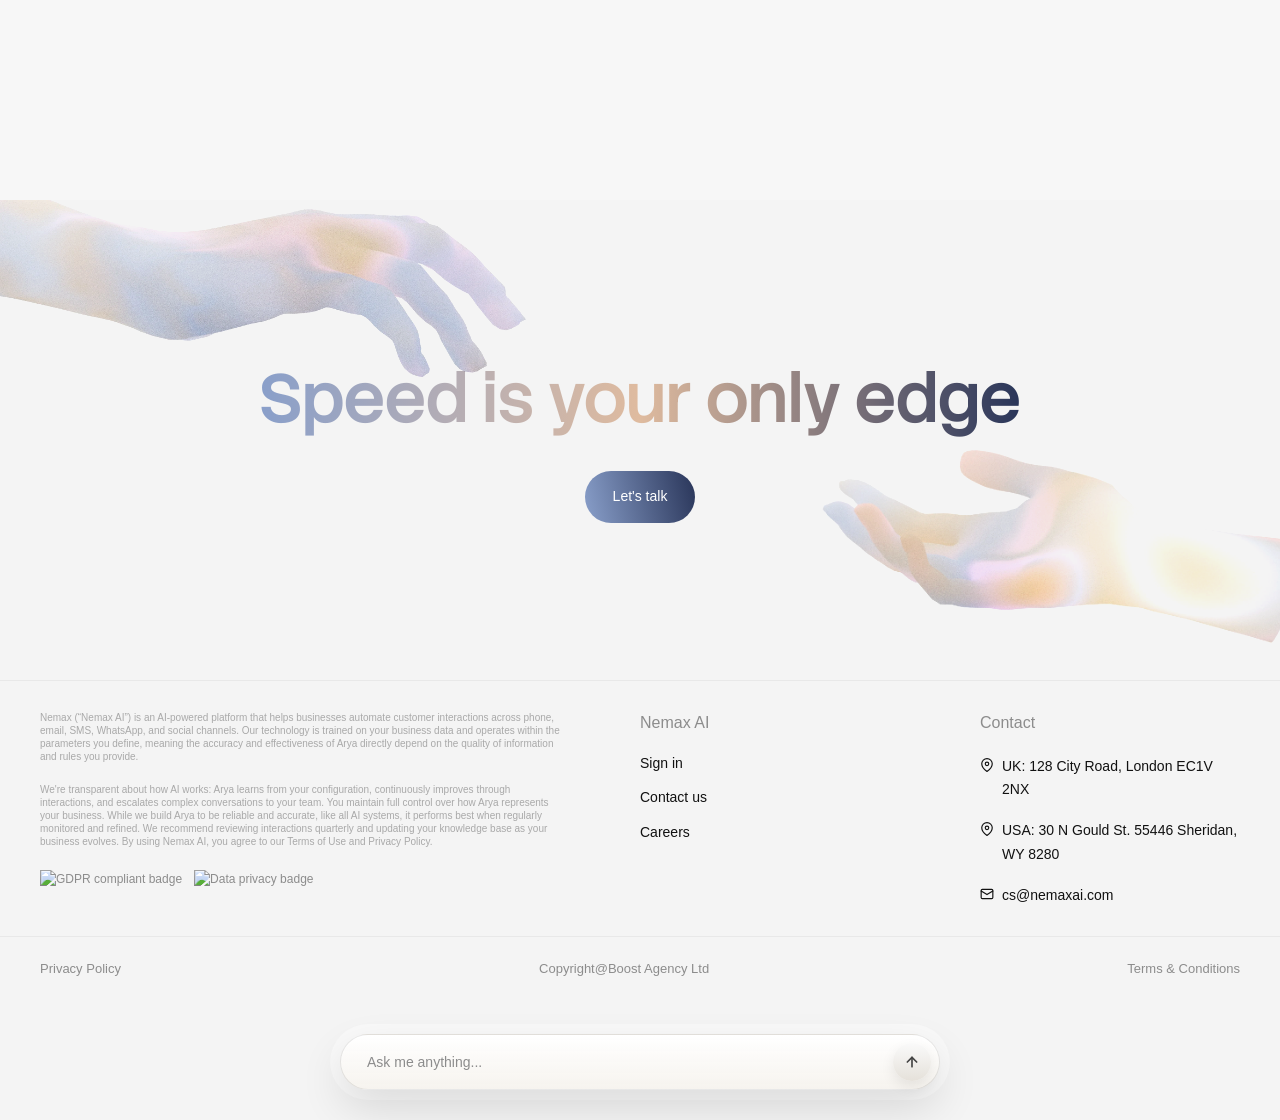
==== commit 4db2d777: "Self-host the last 19 Webflow-CDN / cosmos.so images Wired in everything from the "35 remaining link" ====
--- a/index.html
+++ b/index.html
@@ -23,7 +23,7 @@
 
     <link rel="preload" as="image" href="assets/1.webp" media="(min-width: 768px)" fetchpriority="high" />
   <link rel="preload" as="image" href="assets/2.webp" media="(max-width: 767px)" fetchpriority="high" />
-  <link href="css/main.css?v=20260716d" rel="stylesheet" type="text/css" />
+  <link href="css/main.css?v=20260716e" rel="stylesheet" type="text/css" />
   <link href="css/grid-distortion.css?v=20260716b" rel="preload" as="style" onload="this.onload=null;this.rel='stylesheet'" />
   <noscript><link href="css/grid-distortion.css?v=20260716b" rel="stylesheet" type="text/css" /></noscript>
   <style>
@@ -122,8 +122,7 @@
     </div>
     <div class="hero-overlay"></div><img alt="69314c765c6e330aff3c9112_c56258d54fe82f73c25a78279938bc14_vector-01"
       class="hero-vector" fetchpriority="high" loading="lazy" sizes="(max-width: 1920px) 100vw, 1920px"
-      src="https://cdn.prod.website-files.com/692fd4f000a6f446ca91cb33/69314c765c6e330aff3c9112_c56258d54fe82f73c25a78279938bc14_vector-01.webp"
-      srcset="https://cdn.prod.website-files.com/692fd4f000a6f446ca91cb33/69314c765c6e330aff3c9112_c56258d54fe82f73c25a78279938bc14_vector-01-p-500.webp 500w, https://cdn.prod.website-files.com/692fd4f000a6f446ca91cb33/69314c765c6e330aff3c9112_c56258d54fe82f73c25a78279938bc14_vector-01-p-800.webp 800w, https://cdn.prod.website-files.com/692fd4f000a6f446ca91cb33/69314c765c6e330aff3c9112_c56258d54fe82f73c25a78279938bc14_vector-01-p-1080.webp 1080w, https://cdn.prod.website-files.com/692fd4f000a6f446ca91cb33/69314c765c6e330aff3c9112_c56258d54fe82f73c25a78279938bc14_vector-01-p-1600.webp 1600w, https://cdn.prod.website-files.com/692fd4f000a6f446ca91cb33/69314c765c6e330aff3c9112_c56258d54fe82f73c25a78279938bc14_vector-01.webp 1920w" />
+      src="assets/69314c765c6e330aff3c9112_c56258d54fe82f73c25a78279938bc14_vector-01.webp" />
   </section>
   <div class="container">
     <style>
@@ -241,7 +240,7 @@
                 </div>
                 <div class="marquee-text">Call</div>
               </div><img alt="6939392f6ed0dd9dbb9f2465_marquee-image-01" class="marquee-image" loading="lazy"
-                src="https://cdn.prod.website-files.com/692fd4f000a6f446ca91cb33/6939392f6ed0dd9dbb9f2465_marquee-image-01.webp" />
+                src="assets/6939392f6ed0dd9dbb9f2465_marquee-image-01.webp" />
               <div class="marquee-item">
                 <div class="miscc"><img alt="image" class="marquee-icon" loading="lazy"
                     src="assets/icons/16713.webp" />
@@ -282,7 +281,7 @@
                 </div>
                 <div class="marquee-text">Call</div>
               </div><img alt="6939392f6ed0dd9dbb9f2465_marquee-image-01" class="marquee-image" loading="lazy"
-                src="https://cdn.prod.website-files.com/692fd4f000a6f446ca91cb33/6939392f6ed0dd9dbb9f2465_marquee-image-01.webp" />
+                src="assets/6939392f6ed0dd9dbb9f2465_marquee-image-01.webp" />
               <div class="marquee-item">
                 <div class="miscc"><img alt="image" class="marquee-icon" loading="lazy"
                     src="assets/icons/nj0Uj45LGUYh.webp" />
@@ -319,7 +318,7 @@
           <div class="marquee-right">
             <div class="marquee-list-right"><img alt="6939458b378d578d4f9bf365_marquee-image-08"
                 class="marquee-image" loading="lazy"
-                src="https://cdn.prod.website-files.com/692fd4f000a6f446ca91cb33/6939458b378d578d4f9bf365_marquee-image-08.webp" />
+                src="assets/6939458b378d578d4f9bf365_marquee-image-08.webp" />
               <div class="marquee-item">
                 <div class="miscc"><img alt="image" class="marquee-icon" loading="lazy"
                     src="assets/icons/16713.webp" />
@@ -413,11 +412,11 @@
     </div>
     <div class="cloud-image-wrap"><img alt="693fae9159cfad123a9f7213_f908d998f42516d918155cc5bc6ac9ba_cloud-04"
         class="cloud-01" loading="lazy"
-        src="https://cdn.prod.website-files.com/692fd4f000a6f446ca91cb33/693fae9159cfad123a9f7213_f908d998f42516d918155cc5bc6ac9ba_cloud-04.webp" /><img
+        src="assets/693fae9159cfad123a9f7213_f908d998f42516d918155cc5bc6ac9ba_cloud-04.webp" /><img
         alt="693fae91160f12e643ef8fdc_cloud-02" class="cloud-02" loading="lazy"
-        src="https://cdn.prod.website-files.com/692fd4f000a6f446ca91cb33/693fae91160f12e643ef8fdc_cloud-02.webp" /><img
+        src="assets/693fae91160f12e643ef8fdc_cloud-02.webp" /><img
         alt="693fae8f49d5eb915300061e_cloud-01" class="cloud-03" loading="lazy"
-        src="https://cdn.prod.website-files.com/692fd4f000a6f446ca91cb33/693fae8f49d5eb915300061e_cloud-01.webp" />
+        src="assets/693fae8f49d5eb915300061e_cloud-01.webp" />
     </div>
   </section>
   <section class="feature-section section-spacing-bottom">
@@ -1021,11 +1020,11 @@
             data-wf-ignore="true"><video preload="none" data-lazy-src="assets/692fd4f000a6f446ca91cb33_694529b73be2d4a7bed06ccc_hero-glob-video_webm.webm" data-object-fit="cover" data-wf-ignore="true"
               id="05bfe6ad-2bd2-4e3e-eb2b-d5eda1fbca5c-video" loop="" muted="" playsinline=""
               style='background-image:url("assets/692fd4f000a6f446ca91cb33_694529b73be2d4a7bed06ccc_hero-glob-video_poster.0000000.webp")'></video></div><img alt="6943d82888c430acce965105_cloud-06" class="decoration-one" loading="lazy"
-            src="https://cdn.prod.website-files.com/692fd4f000a6f446ca91cb33/6943d82888c430acce965105_cloud-06.webp" /><img
+            src="assets/6943d82888c430acce965105_cloud-06.webp" /><img
             alt="693fae8f49d5eb915300061e_cloud-01" class="decoration-two" loading="lazy"
-            src="https://cdn.prod.website-files.com/692fd4f000a6f446ca91cb33/693fae8f49d5eb915300061e_cloud-01.webp" /><img
+            src="assets/693fae8f49d5eb915300061e_cloud-01.webp" /><img
             alt="693fae8f49d5eb915300061e_cloud-01" class="decoration-three" loading="lazy"
-            src="https://cdn.prod.website-files.com/692fd4f000a6f446ca91cb33/693fae8f49d5eb915300061e_cloud-01.webp" />
+            src="assets/693fae8f49d5eb915300061e_cloud-01.webp" />
           <div class="counter-decoration"></div>
         </div>
         <div class="w-layout-grid grid-counter">
@@ -1160,7 +1159,7 @@
                       <div class="story-overlay"></div>
                       <div class="story-info"><img alt="693a78c4a334544a5ac307ac_avatar-07" class="story-image"
                           loading="lazy"
-                          src="https://cdn.prod.website-files.com/692fd4f000a6f446ca91cb33/693a78c4a334544a5ac307ac_avatar-07.webp" />
+                          src="assets/693a78c4a334544a5ac307ac_avatar-07.webp" />
                         <div class="review-detail">
                           <h3 class="story-name">Daniel Okonkwo</h3>
                           <div class="story-position">Hospitality GM</div>
@@ -1206,7 +1205,7 @@
                       <div class="story-overlay"></div>
                       <div class="story-info"><img alt="693a78c4ebca4a489ea3ee68_avatar-04" class="story-image"
                           loading="lazy"
-                          src="https://cdn.prod.website-files.com/692fd4f000a6f446ca91cb33/693a78c4ebca4a489ea3ee68_avatar-04.webp" />
+                          src="assets/693a78c4ebca4a489ea3ee68_avatar-04.webp" />
                         <div class="review-detail">
                           <h3 class="story-name">Olivia Park</h3>
                           <div class="story-position">Retail Operations Lead</div>
@@ -1252,7 +1251,7 @@
                       <div class="story-overlay"></div>
                       <div class="story-info"><img alt="693a78c4f099e4d9039aa798_avatar-05" class="story-image"
                           loading="lazy"
-                          src="https://cdn.prod.website-files.com/692fd4f000a6f446ca91cb33/693a78c4f099e4d9039aa798_avatar-05.webp" />
+                          src="assets/693a78c4f099e4d9039aa798_avatar-05.webp" />
                         <div class="review-detail">
                           <h3 class="story-name">Ryan Cooper</h3>
                           <div class="story-position">Enterprise CX Lead</div>
@@ -1423,9 +1422,9 @@
                   </div>
                 </a></div>
             </div><img alt="693fbdc4b324d5a9aaa21b75_cloud-04" class="cta-cloud-01" loading="lazy"
-              src="https://cdn.prod.website-files.com/692fd4f000a6f446ca91cb33/693fbdc4b324d5a9aaa21b75_cloud-04.webp" /><img
+              src="assets/693fbdc4b324d5a9aaa21b75_cloud-04.webp" /><img
               alt="693fae8f49d5eb915300061e_cloud-01" class="cta-cloud-02" loading="lazy"
-              src="https://cdn.prod.website-files.com/692fd4f000a6f446ca91cb33/693fae8f49d5eb915300061e_cloud-01.webp" />
+              src="assets/693fae8f49d5eb915300061e_cloud-01.webp" />
           </div>
           <div class="cta-center" id="w-node-_94c449e0-d213-1b0e-df28-bbaa7ea74435-7ea74428"><img
               alt="Nemax AI SignUp Screen" class="cta-mobile-image" loading="lazy"
@@ -1441,20 +1440,20 @@
                 </div>
               </div>
             </div><img alt="693fbdaed70317ae61d18b76_cloud-05" class="cta-cloud-03" loading="lazy"
-              src="https://cdn.prod.website-files.com/692fd4f000a6f446ca91cb33/693fbdaed70317ae61d18b76_cloud-05.webp" /><img
+              src="assets/693fbdaed70317ae61d18b76_cloud-05.webp" /><img
               alt="693fcb1d92b9a2f1a8f6d288_0b3f9f231d4c6e7bfd10e1b739b04d1b_decoration" class="cta-cloud-04"
               loading="lazy"
-              src="https://cdn.prod.website-files.com/692fd4f000a6f446ca91cb33/693fcb1d92b9a2f1a8f6d288_0b3f9f231d4c6e7bfd10e1b739b04d1b_decoration.webp" />
+              src="assets/693fcb1d92b9a2f1a8f6d288_0b3f9f231d4c6e7bfd10e1b739b04d1b_decoration.webp" />
           </div>
         </div>
         <div class="cta-overlay"></div><img alt="693fbdc4b324d5a9aaa21b75_cloud-04" class="cta-cloud-05"
           loading="lazy"
-          src="https://cdn.prod.website-files.com/692fd4f000a6f446ca91cb33/693fbdc4b324d5a9aaa21b75_cloud-04.webp" /><img
+          src="assets/693fbdc4b324d5a9aaa21b75_cloud-04.webp" /><img
           alt="693fae91160f12e643ef8fdc_cloud-02" class="cta-cloud-06" loading="lazy"
-          src="https://cdn.prod.website-files.com/692fd4f000a6f446ca91cb33/693fae91160f12e643ef8fdc_cloud-02.webp" /><img
+          src="assets/693fae91160f12e643ef8fdc_cloud-02.webp" /><img
           alt="693fae9159cfad123a9f7213_f908d998f42516d918155cc5bc6ac9ba_cloud-04" class="cta-cloud-07"
           loading="lazy"
-          src="https://cdn.prod.website-files.com/692fd4f000a6f446ca91cb33/693fae9159cfad123a9f7213_f908d998f42516d918155cc5bc6ac9ba_cloud-04.webp" />
+          src="assets/693fae9159cfad123a9f7213_f908d998f42516d918155cc5bc6ac9ba_cloud-04.webp" />
       </div>
     </div>
   </section>
--- a/css/main.css
+++ b/css/main.css
@@ -1 +1 @@
-.features-summary{font-size:12px;color:#636262;text-align:center;margin-top:16px}@media screen and (max-width:767px){.features-summary{padding:0 16px;font-size:12px;text-align:center}}.whatsapp-float{position:fixed;bottom:24px;right:24px;width:58px;height:58px;background-color:#25D366;border-radius:50%;display:flex;align-items:center;justify-content:center;box-shadow:0 6px 16px rgba(0,0,0,0.2);z-index:999;transition:transform 0.2s ease,box-shadow 0.2s ease}.whatsapp-float:hover{transform:scale(1.08);box-shadow:0 8px 20px rgba(0,0,0,0.28)}@media (max-width:968px){.whatsapp-float{bottom:16px;right:16px;width:52px;height:52px}}html{-webkit-text-size-adjust:100%;-ms-text-size-adjust:100%;font-family:sans-serif}body{margin:0}article,aside,details,figcaption,figure,footer,header,hgroup,main,menu,nav,section,summary{display:block}audio,canvas,progress,video{vertical-align:baseline;display:inline-block}audio:not([controls]){height:0;display:none}[hidden],template{display:none}a{background-color:#0000}a:active,a:hover{outline:0}abbr[title]{border-bottom:1px dotted}b,strong{font-weight:700}dfn{font-style:italic}h1{margin:.67em 0;font-size:2em}mark{color:#000;background:#ff0}small{font-size:80%}sub,sup{vertical-align:baseline;font-size:75%;line-height:0;position:relative}sup{top:-.5em}sub{bottom:-.25em}img{border:0}svg:not(:root){overflow:hidden}hr{box-sizing:content-box;height:0}pre{overflow:auto}code,kbd,pre,samp{font-family:monospace;font-size:1em}button,input,optgroup,select,textarea{color:inherit;font:inherit;margin:0}button{overflow:visible}button,select{text-transform:none}button,html input[type=button],input[type=reset]{-webkit-appearance:button;cursor:pointer}button[disabled],html input[disabled]{cursor:default}button::-moz-focus-inner,input::-moz-focus-inner{border:0;padding:0}input{line-height:normal}input[type=checkbox],input[type=radio]{box-sizing:border-box;padding:0}input[type=number]::-webkit-inner-spin-button,input[type=number]::-webkit-outer-spin-button{height:auto}input[type=search]{-webkit-appearance:none}input[type=search]::-webkit-search-cancel-button,input[type=search]::-webkit-search-decoration{-webkit-appearance:none}legend{border:0;padding:0}textarea{overflow:auto}optgroup{font-weight:700}table{border-collapse:collapse;border-spacing:0}td,th{padding:0}@font-face{font-family:webflow-icons;src:url([data-uri])format("truetype");font-weight:400;font-style:normal}[class^=w-icon-],[class*=\ w-icon-]{speak:none;font-variant:normal;text-transform:none;-webkit-font-smoothing:antialiased;-moz-osx-font-smoothing:grayscale;font-style:normal;font-weight:400;line-height:1;font-family:webflow-icons !important}.w-icon-slider-right:before{content:"î˜€"}.w-icon-slider-left:before{content:"î˜"}.w-icon-nav-menu:before{content:"î˜‚"}.w-icon-arrow-down:before,.w-icon-dropdown-toggle:before{content:"î˜ƒ"}.w-icon-file-upload-remove:before{content:"î¤€"}.w-icon-file-upload-icon:before{content:"î¤ƒ"}.navbar .w-icon-arrow-down:before{content:"" !important;display:inline-block;width:0;height:0;overflow:hidden}.navbar .w-icon-dropdown-toggle:before,.navbar .w-icon-nav-menu:before{content:"" !important;display:none;width:20px;height:2px;background:currentColor;box-shadow:0 6px 0 0 currentColor,0 -6px 0 0 currentColor;vertical-align:middle}.navbar .dropdown-toggle.nav-link>div:last-child{display:inline-flex;align-items:center;gap:.15rem}.navbar .dropdown-toggle.nav-link>div:last-child::after{content:""}@media screen and (max-width:991px){.navbar .dropdown-toggle.nav-link>div:last-child{display:none}.navbar .dropdown-icon{margin-right:0}}*{box-sizing:border-box}html{height:100%}body{color:#333;background-color:#fff;min-height:100%;margin:0;font-family:Arial,sans-serif;font-size:14px;line-height:20px}img{vertical-align:middle;max-width:100%;display:inline-block}html.w-mod-touch *{background-attachment:scroll !important}.w-block{display:block}.w-inline-block{max-width:100%;display:inline-block}.w-clearfix:before,.w-clearfix:after{content:" ";grid-area:1/1/2/2;display:table}.w-clearfix:after{clear:both}.w-hidden{display:none}.w-button{color:#fff;line-height:inherit;cursor:pointer;background-color:#3898ec;border:0;border-radius:0;padding:9px 15px;text-decoration:none;display:inline-block}input.w-button{-webkit-appearance:button}html[data-w-dynpage] [data-w-cloak]{color:#0000 !important}.w-code-block{margin:unset}pre.w-code-block code{all:inherit}.w-optimization{display:contents}.w-webflow-badge,.w-webflow-badge>img{box-sizing:unset;width:unset;height:unset;max-height:unset;max-width:unset;min-height:unset;min-width:unset;margin:unset;padding:unset;float:unset;clear:unset;border:unset;border-radius:unset;background:unset;background-image:unset;background-position:unset;background-size:unset;background-repeat:unset;background-origin:unset;background-clip:unset;background-attachment:unset;background-color:unset;box-shadow:unset;transform:unset;direction:unset;font-family:unset;font-weight:unset;color:unset;font-size:unset;line-height:unset;font-style:unset;font-variant:unset;text-align:unset;letter-spacing:unset;-webkit-text-decoration:unset;text-decoration:unset;text-indent:unset;text-transform:unset;list-style-type:unset;text-shadow:unset;vertical-align:unset;cursor:unset;white-space:unset;word-break:unset;word-spacing:unset;word-wrap:unset;transition:unset}.w-webflow-badge{white-space:nowrap;cursor:pointer;box-shadow:0 0 0 1px #0000001a,0 1px 3px #0000001a;visibility:visible !important;opacity:1 !important;z-index:2147483647 !important;color:#aaadb0 !important;overflow:unset !important;background-color:#fff !important;border-radius:3px !important;width:auto !important;height:auto !important;margin:0 !important;padding:6px !important;font-size:12px !important;line-height:14px !important;text-decoration:none !important;display:inline-block !important;position:fixed !important;inset:auto 12px 12px auto !important;transform:none !important}.w-webflow-badge>img{position:unset;visibility:unset !important;opacity:1 !important;vertical-align:middle !important;display:inline-block !important}h1,h2,h3,h4,h5,h6{margin-bottom:10px;font-weight:700}h1{margin-top:20px;font-size:38px;line-height:44px}h2{margin-top:20px;font-size:32px;line-height:36px}h3{margin-top:20px;font-size:24px;line-height:30px}h4{margin-top:10px;font-size:18px;line-height:24px}h5{margin-top:10px;font-size:14px;line-height:20px}h6{margin-top:10px;font-size:12px;line-height:18px}p{margin-top:0;margin-bottom:10px}blockquote{border-left:5px solid #e2e2e2;margin:0 0 10px;padding:10px 20px;font-size:18px;line-height:22px}figure{margin:0 0 10px}ul,ol{margin-top:0;margin-bottom:10px;padding-left:40px}.w-list-unstyled{padding-left:0;list-style:none}.w-embed:before,.w-embed:after{content:" ";grid-area:1/1/2/2;display:table}.w-embed:after{clear:both}.w-video{width:100%;padding:0;position:relative}.w-video iframe,.w-video object,.w-video embed{border:none;width:100%;height:100%;position:absolute;top:0;left:0}fieldset{border:0;margin:0;padding:0}button,[type=button],[type=reset]{cursor:pointer;-webkit-appearance:button;border:0}.w-form{margin:0 0 15px}.w-form-done{text-align:center;background-color:#ddd;padding:20px;display:none}.w-form-fail{background-color:#ffdede;margin-top:10px;padding:10px;display:none}label{margin-bottom:5px;font-weight:700;display:block}.w-input,.w-select{color:#333;vertical-align:middle;background-color:#fff;border:1px solid #ccc;width:100%;height:38px;margin-bottom:10px;padding:8px 12px;font-size:14px;line-height:1.42857;display:block}.w-input::placeholder,.w-select::placeholder{color:#999}.w-input:focus,.w-select:focus{border-color:#3898ec;outline:0}.w-input[disabled],.w-select[disabled],.w-input[readonly],.w-select[readonly],fieldset[disabled] .w-input,fieldset[disabled] .w-select{cursor:not-allowed}.w-input[disabled]:not(.w-input-disabled),.w-select[disabled]:not(.w-input-disabled),.w-input[readonly],.w-select[readonly],fieldset[disabled]:not(.w-input-disabled) .w-input,fieldset[disabled]:not(.w-input-disabled) .w-select{background-color:#eee}textarea.w-input,textarea.w-select{height:auto}.w-select{background-color:#f3f3f3}.w-select[multiple]{height:auto}.w-form-label{cursor:pointer;margin-bottom:0;font-weight:400;display:inline-block}.w-radio{margin-bottom:5px;padding-left:20px;display:block}.w-radio:before,.w-radio:after{content:" ";grid-area:1/1/2/2;display:table}.w-radio:after{clear:both}.w-radio-input{float:left;margin:3px 0 0 -20px;line-height:normal}.w-file-upload{margin-bottom:10px;display:block}.w-file-upload-input{opacity:0;z-index:-100;width:.1px;height:.1px;position:absolute;overflow:hidden}.w-file-upload-default,.w-file-upload-uploading,.w-file-upload-success{color:#333;display:inline-block}.w-file-upload-error{margin-top:10px;display:block}.w-file-upload-default.w-hidden,.w-file-upload-uploading.w-hidden,.w-file-upload-error.w-hidden,.w-file-upload-success.w-hidden{display:none}.w-file-upload-uploading-btn{cursor:pointer;background-color:#fafafa;border:1px solid #ccc;margin:0;padding:8px 12px;font-size:14px;font-weight:400;display:flex}.w-file-upload-file{background-color:#fafafa;border:1px solid #ccc;flex-grow:1;justify-content:space-between;margin:0;padding:8px 9px 8px 11px;display:flex}.w-file-upload-file-name{font-size:14px;font-weight:400;display:block}.w-file-remove-link{cursor:pointer;width:auto;height:auto;margin-top:3px;margin-left:10px;padding:3px;display:block}.w-icon-file-upload-remove{margin:auto;font-size:10px}.w-file-upload-error-msg{color:#ea384c;padding:2px 0;display:inline-block}.w-file-upload-info{padding:0 12px;line-height:38px;display:inline-block}.w-file-upload-label{cursor:pointer;background-color:#fafafa;border:1px solid #ccc;margin:0;padding:8px 12px;font-size:14px;font-weight:400;display:inline-block}.w-icon-file-upload-icon,.w-icon-file-upload-uploading{width:20px;margin-right:8px;display:inline-block}.w-icon-file-upload-uploading{height:20px}.w-container{max-width:940px;margin-left:auto;margin-right:auto}.w-container:before,.w-container:after{content:" ";grid-area:1/1/2/2;display:table}.w-container:after{clear:both}.w-container .w-row{margin-left:-10px;margin-right:-10px}.w-row:before,.w-row:after{content:" ";grid-area:1/1/2/2;display:table}.w-row:after{clear:both}.w-row .w-row{margin-left:0;margin-right:0}.w-col{float:left;width:100%;min-height:1px;padding-left:10px;padding-right:10px;position:relative}.w-col .w-col{padding-left:0;padding-right:0}.w-col-1{width:8.33333%}.w-col-2{width:16.6667%}.w-col-3{width:25%}.w-col-4{width:33.3333%}.w-col-5{width:41.6667%}.w-col-6{width:50%}.w-col-7{width:58.3333%}.w-col-8{width:66.6667%}.w-col-9{width:75%}.w-col-10{width:83.3333%}.w-col-11{width:91.6667%}.w-col-12{width:100%}.w-hidden-main{display:none !important}@media screen and (max-width:991px){.w-container{max-width:728px}.w-hidden-main{display:inherit !important}.w-hidden-medium{display:none !important}.w-col-medium-1{width:8.33333%}.w-col-medium-2{width:16.6667%}.w-col-medium-3{width:25%}.w-col-medium-4{width:33.3333%}.w-col-medium-5{width:41.6667%}.w-col-medium-6{width:50%}.w-col-medium-7{width:58.3333%}.w-col-medium-8{width:66.6667%}.w-col-medium-9{width:75%}.w-col-medium-10{width:83.3333%}.w-col-medium-11{width:91.6667%}.w-col-medium-12{width:100%}.w-col-stack{width:100%;left:auto;right:auto}}@media screen and (max-width:767px){.w-hidden-main,.w-hidden-medium{display:inherit !important}.w-hidden-small{display:none !important}.w-row,.w-container .w-row{margin-left:0;margin-right:0}.w-col{width:100%;left:auto;right:auto}.w-col-small-1{width:8.33333%}.w-col-small-2{width:16.6667%}.w-col-small-3{width:25%}.w-col-small-4{width:33.3333%}.w-col-small-5{width:41.6667%}.w-col-small-6{width:50%}.w-col-small-7{width:58.3333%}.w-col-small-8{width:66.6667%}.w-col-small-9{width:75%}.w-col-small-10{width:83.3333%}.w-col-small-11{width:91.6667%}.w-col-small-12{width:100%}}@media screen and (max-width:479px){.w-container{max-width:none}.w-hidden-main,.w-hidden-medium,.w-hidden-small{display:inherit !important}.w-hidden-tiny{display:none !important}.w-col{width:100%}.w-col-tiny-1{width:8.33333%}.w-col-tiny-2{width:16.6667%}.w-col-tiny-3{width:25%}.w-col-tiny-4{width:33.3333%}.w-col-tiny-5{width:41.6667%}.w-col-tiny-6{width:50%}.w-col-tiny-7{width:58.3333%}.w-col-tiny-8{width:66.6667%}.w-col-tiny-9{width:75%}.w-col-tiny-10{width:83.3333%}.w-col-tiny-11{width:91.6667%}.w-col-tiny-12{width:100%}}.w-widget{position:relative}.w-widget-map{width:100%;height:400px}.w-widget-map label{width:auto;display:inline}.w-widget-map img{max-width:inherit}.w-widget-map .gm-style-iw{text-align:center}.w-widget-map .gm-style-iw>button{display:none !important}.w-widget-twitter{overflow:hidden}.w-widget-twitter-count-shim{vertical-align:top;text-align:center;background:#fff;border:1px solid #758696;border-radius:3px;width:28px;height:20px;display:inline-block;position:relative}.w-widget-twitter-count-shim *{pointer-events:none;-webkit-user-select:none;user-select:none}.w-widget-twitter-count-shim .w-widget-twitter-count-inner{text-align:center;color:#999;font-family:serif;font-size:15px;line-height:12px;position:relative}.w-widget-twitter-count-shim .w-widget-twitter-count-clear{display:block;position:relative}.w-widget-twitter-count-shim.w--large{width:36px;height:28px}.w-widget-twitter-count-shim.w--large .w-widget-twitter-count-inner{font-size:18px;line-height:18px}.w-widget-twitter-count-shim:not(.w--vertical){margin-left:5px;margin-right:8px}.w-widget-twitter-count-shim:not(.w--vertical).w--large{margin-left:6px}.w-widget-twitter-count-shim:not(.w--vertical):before,.w-widget-twitter-count-shim:not(.w--vertical):after{content:" ";pointer-events:none;border:solid #0000;width:0;height:0;position:absolute;top:50%;left:0}.w-widget-twitter-count-shim:not(.w--vertical):before{border-width:4px;border-color:#75869600 #5d6c7b #75869600 #75869600;margin-top:-4px;margin-left:-9px}.w-widget-twitter-count-shim:not(.w--vertical).w--large:before{border-width:5px;margin-top:-5px;margin-left:-10px}.w-widget-twitter-count-shim:not(.w--vertical):after{border-width:4px;border-color:#fff0 #fff #fff0 #fff0;margin-top:-4px;margin-left:-8px}.w-widget-twitter-count-shim:not(.w--vertical).w--large:after{border-width:5px;margin-top:-5px;margin-left:-9px}.w-widget-twitter-count-shim.w--vertical{width:61px;height:33px;margin-bottom:8px}.w-widget-twitter-count-shim.w--vertical:before,.w-widget-twitter-count-shim.w--vertical:after{content:" ";pointer-events:none;border:solid #0000;width:0;height:0;position:absolute;top:100%;left:50%}.w-widget-twitter-count-shim.w--vertical:before{border-width:5px;border-color:#5d6c7b #75869600 #75869600;margin-left:-5px}.w-widget-twitter-count-shim.w--vertical:after{border-width:4px;border-color:#fff #fff0 #fff0;margin-left:-4px}.w-widget-twitter-count-shim.w--vertical .w-widget-twitter-count-inner{font-size:18px;line-height:22px}.w-widget-twitter-count-shim.w--vertical.w--large{width:76px}.w-background-video{color:#fff;height:500px;position:relative;overflow:hidden}.w-background-video>video{object-fit:cover;z-index:-100;background-position:50%;background-size:cover;width:100%;height:100%;margin:auto;position:absolute;inset:-100%}.w-background-video>video::-webkit-media-controls-start-playback-button{-webkit-appearance:none;display:none !important}.w-background-video--control{background-color:#0000;padding:0;position:absolute;bottom:1em;right:1em}.w-background-video--control>[hidden]{display:none !important}.w-slider{text-align:center;clear:both;-webkit-tap-highlight-color:#0000;tap-highlight-color:#0000;background:#ddd;height:300px;position:relative}.w-slider-mask{z-index:1;white-space:nowrap;height:100%;display:block;position:relative;left:0;right:0;overflow:hidden}.w-slide{vertical-align:top;white-space:normal;text-align:left;width:100%;height:100%;display:inline-block;position:relative}.w-slider-nav{z-index:2;text-align:center;-webkit-tap-highlight-color:#0000;tap-highlight-color:#0000;height:40px;margin:auto;padding-top:10px;position:absolute;inset:auto 0 0}.w-slider-nav.w-round>div{border-radius:100%}.w-slider-nav.w-num>div{font-size:inherit;line-height:inherit;width:auto;height:auto;padding:.2em .5em}.w-slider-nav.w-shadow>div{box-shadow:0 0 3px #3336}.w-slider-nav-invert{color:#fff}.w-slider-nav-invert>div{background-color:#2226}.w-slider-nav-invert>div.w-active{background-color:#222}.w-slider-dot{cursor:pointer;background-color:#fff6;width:1em;height:1em;margin:0 3px .5em;transition:background-color .1s,color .1s;display:inline-block;position:relative}.w-slider-dot.w-active{background-color:#fff}.w-slider-dot:focus{outline:none;box-shadow:0 0 0 2px #fff}.w-slider-dot:focus.w-active{box-shadow:none}.w-slider-arrow-left,.w-slider-arrow-right{cursor:pointer;color:#fff;-webkit-tap-highlight-color:#0000;tap-highlight-color:#0000;-webkit-user-select:none;user-select:none;width:80px;margin:auto;font-size:40px;position:absolute;inset:0;overflow:hidden}.w-slider-arrow-left [class^=w-icon-],.w-slider-arrow-right [class^=w-icon-],.w-slider-arrow-left [class*=\ w-icon-],.w-slider-arrow-right [class*=\ w-icon-]{position:absolute}.w-slider-arrow-left:focus,.w-slider-arrow-right:focus{outline:0}.w-slider-arrow-left{z-index:3;right:auto}.w-slider-arrow-right{z-index:4;left:auto}.w-icon-slider-left,.w-icon-slider-right{width:1em;height:1em;margin:auto;inset:0}.w-slider-aria-label{clip:rect(0 0 0 0);border:0;width:1px;height:1px;margin:-1px;padding:0;position:absolute;overflow:hidden}.w-slider-force-show{display:block !important}.w-dropdown{text-align:left;z-index:900;margin-left:auto;margin-right:auto;display:inline-block;position:relative}.w-dropdown-btn,.w-dropdown-toggle,.w-dropdown-link{vertical-align:top;color:#222;text-align:left;white-space:nowrap;margin-left:auto;margin-right:auto;padding:20px;text-decoration:none;position:relative}.w-dropdown-toggle{-webkit-user-select:none;user-select:none;cursor:pointer;padding-right:40px;display:inline-block}.w-dropdown-toggle:focus{outline:0}.w-icon-dropdown-toggle{width:1em;height:1em;margin:auto 20px auto auto;position:absolute;top:0;bottom:0;right:0}.w-dropdown-list{background:#ddd;min-width:100%;display:none;position:absolute}.w-dropdown-list.w--open{display:block}.w-dropdown-link{color:#222;padding:10px 20px;display:block}.w-dropdown-link.w--current{color:#0082f3}.w-dropdown-link:focus{outline:0}@media screen and (max-width:767px){.w-nav-brand{padding-left:10px}}.w-lightbox-backdrop{cursor:auto;letter-spacing:normal;text-indent:0;text-shadow:none;text-transform:none;visibility:visible;white-space:normal;word-break:normal;word-spacing:normal;word-wrap:normal;color:#fff;text-align:center;z-index:2000;opacity:0;-webkit-user-select:none;-moz-user-select:none;-webkit-tap-highlight-color:transparent;background:#000000e6;outline:0;font-family:Helvetica Neue,Helvetica,Ubuntu,Segoe UI,Verdana,sans-serif;font-size:17px;font-style:normal;font-weight:300;line-height:1.2;list-style:disc;position:fixed;inset:0;-webkit-transform:translate(0)}.w-lightbox-backdrop,.w-lightbox-container{-webkit-overflow-scrolling:touch;height:100%;overflow:auto}.w-lightbox-content{height:100vh;position:relative;overflow:hidden}.w-lightbox-view{opacity:0;width:100vw;height:100vh;position:absolute}.w-lightbox-view:before{content:"";height:100vh}.w-lightbox-group,.w-lightbox-group .w-lightbox-view,.w-lightbox-group .w-lightbox-view:before{height:86vh}.w-lightbox-frame,.w-lightbox-view:before{vertical-align:middle;display:inline-block}.w-lightbox-figure{margin:0;position:relative}.w-lightbox-group .w-lightbox-figure{cursor:pointer}.w-lightbox-img{width:auto;max-width:none;height:auto}.w-lightbox-image{float:none;max-width:100vw;max-height:100vh;display:block}.w-lightbox-group .w-lightbox-image{max-height:86vh}.w-lightbox-caption{text-align:left;text-overflow:ellipsis;white-space:nowrap;background:#0006;padding:.5em 1em;position:absolute;bottom:0;left:0;right:0;overflow:hidden}.w-lightbox-embed{width:100%;height:100%;position:absolute;inset:0}.w-lightbox-control{cursor:pointer;background-position:50%;background-repeat:no-repeat;background-size:24px;width:4em;transition:all .3s;position:absolute;top:0}.w-lightbox-left{background-image:url([data-uri]);display:none;bottom:0;left:0}.w-lightbox-right{background-image:url([data-uri]);display:none;bottom:0;right:0}.w-lightbox-close{background-image:url([data-uri]);background-size:18px;height:2.6em;right:0}.w-lightbox-strip{white-space:nowrap;padding:0 1vh;line-height:0;position:absolute;bottom:0;left:0;right:0;overflow:auto hidden}.w-lightbox-item{box-sizing:content-box;cursor:pointer;width:10vh;padding:2vh 1vh;display:inline-block;-webkit-transform:translate(0,0)}.w-lightbox-active{opacity:.3}.w-lightbox-thumbnail{background:#222;height:10vh;position:relative;overflow:hidden}.w-lightbox-thumbnail-image{position:absolute;top:0;left:0}.w-lightbox-thumbnail .w-lightbox-tall{width:100%;top:50%;transform:translateY(-50%)}.w-lightbox-thumbnail .w-lightbox-wide{height:100%;left:50%;transform:translate(-50%)}.w-lightbox-spinner{box-sizing:border-box;border:5px solid #0006;border-radius:50%;width:40px;height:40px;margin-top:-20px;margin-left:-20px;animation:.8s linear infinite spin;position:absolute;top:50%;left:50%}.w-lightbox-spinner:after{content:"";border:3px solid #0000;border-bottom-color:#fff;border-radius:50%;position:absolute;inset:-4px}.w-lightbox-hide{display:none}.w-lightbox-noscroll{overflow:hidden}@media (min-width:768px){.w-lightbox-content{height:96vh;margin-top:2vh}.w-lightbox-view,.w-lightbox-view:before{height:96vh}.w-lightbox-group,.w-lightbox-group .w-lightbox-view,.w-lightbox-group .w-lightbox-view:before{height:84vh}.w-lightbox-image{max-width:96vw;max-height:96vh}.w-lightbox-group .w-lightbox-image{max-width:82.3vw;max-height:84vh}.w-lightbox-left,.w-lightbox-right{opacity:.5;display:block}.w-lightbox-close{opacity:.8}.w-lightbox-control:hover{opacity:1}}.w-lightbox-inactive,.w-lightbox-inactive:hover{opacity:0}.w-richtext:before,.w-richtext:after{content:" ";grid-area:1/1/2/2;display:table}.w-richtext:after{clear:both}.w-richtext[contenteditable=true]:before,.w-richtext[contenteditable=true]:after{white-space:initial}.w-richtext ol,.w-richtext ul{overflow:hidden}.w-richtext .w-richtext-figure-selected.w-richtext-figure-type-video div:after,.w-richtext .w-richtext-figure-selected[data-rt-type=video] div:after,.w-richtext .w-richtext-figure-selected.w-richtext-figure-type-image div,.w-richtext .w-richtext-figure-selected[data-rt-type=image] div{outline:2px solid #2895f7}.w-richtext figure.w-richtext-figure-type-video>div:after,.w-richtext figure[data-rt-type=video]>div:after{content:"";display:none;position:absolute;inset:0}.w-richtext figure{max-width:60%;position:relative}.w-richtext figure>div:before{cursor:default !important}.w-richtext figure img{width:100%}.w-richtext figure figcaption.w-richtext-figcaption-placeholder{opacity:.6}.w-richtext figure div{color:#0000;font-size:0}.w-richtext figure.w-richtext-figure-type-image,.w-richtext figure[data-rt-type=image]{display:table}.w-richtext figure.w-richtext-figure-type-image>div,.w-richtext figure[data-rt-type=image]>div{display:inline-block}.w-richtext figure.w-richtext-figure-type-image>figcaption,.w-richtext figure[data-rt-type=image]>figcaption{caption-side:bottom;display:table-caption}.w-richtext figure.w-richtext-figure-type-video,.w-richtext figure[data-rt-type=video]{width:60%;height:0}.w-richtext figure.w-richtext-figure-type-video iframe,.w-richtext figure[data-rt-type=video] iframe{width:100%;height:100%;position:absolute;top:0;left:0}.w-richtext figure.w-richtext-figure-type-video>div,.w-richtext figure[data-rt-type=video]>div{width:100%}.w-richtext figure.w-richtext-align-center{clear:both;margin-left:auto;margin-right:auto}.w-richtext figure.w-richtext-align-center.w-richtext-figure-type-image>div,.w-richtext figure.w-richtext-align-center[data-rt-type=image]>div{max-width:100%}.w-richtext figure.w-richtext-align-normal{clear:both}.w-richtext figure.w-richtext-align-fullwidth{text-align:center;clear:both;width:100%;max-width:100%;margin-left:auto;margin-right:auto;display:block}.w-richtext figure.w-richtext-align-fullwidth>div{padding-bottom:inherit;display:inline-block}.w-richtext figure.w-richtext-align-fullwidth>figcaption{display:block}.w-richtext figure.w-richtext-align-floatleft{float:left;clear:none;margin-right:15px}.w-richtext figure.w-richtext-align-floatright{float:right;clear:none;margin-left:15px}.w-nav{z-index:1000;background:#ddd;position:relative}.w-nav:before,.w-nav:after{content:" ";grid-area:1/1/2/2;display:table}.w-nav:after{clear:both}.w-nav-brand{float:left;color:#333;text-decoration:none;position:relative}.w-nav-link{vertical-align:top;color:#222;text-align:left;margin-left:auto;margin-right:auto;padding:20px;text-decoration:none;display:inline-block;position:relative}.w-nav-link.w--current{color:#0082f3}.w-nav-menu{float:right;position:relative}[data-nav-menu-open]{text-align:center;background:#c8c8c8;min-width:200px;position:absolute;top:100%;left:0;right:0;overflow:visible;display:block !important}.w--nav-link-open{display:block;position:relative}.w-nav-overlay{width:100%;display:none;position:absolute;top:100%;left:0;right:0;overflow:hidden}.w-nav-overlay [data-nav-menu-open]{top:0}.w-nav[data-animation=over-left] .w-nav-overlay{width:auto}.w-nav[data-animation=over-left] .w-nav-overlay,.w-nav[data-animation=over-left] [data-nav-menu-open]{z-index:1;top:0;right:auto}.w-nav[data-animation=over-right] .w-nav-overlay{width:auto}.w-nav[data-animation=over-right] .w-nav-overlay,.w-nav[data-animation=over-right] [data-nav-menu-open]{z-index:1;top:0;left:auto}.w-nav-button{float:right;cursor:pointer;-webkit-tap-highlight-color:#0000;tap-highlight-color:#0000;-webkit-user-select:none;user-select:none;padding:18px;font-size:24px;display:none;position:relative}.w-nav-button:focus{outline:0}.w-nav-button.w--open{color:#fff;background-color:#c8c8c8}.w-nav[data-collapse=all] .w-nav-menu{display:none}.w-nav[data-collapse=all] .w-nav-button,.w--nav-dropdown-open,.w--nav-dropdown-toggle-open{display:block}.w--nav-dropdown-list-open{position:static}@media screen and (max-width:991px){.w-nav[data-collapse=medium] .w-nav-menu{display:none}.w-nav[data-collapse=medium] .w-nav-button{display:block}}@media screen and (max-width:767px){.w-nav[data-collapse=small] .w-nav-menu{display:none}.w-nav[data-collapse=small] .w-nav-button{display:block}.w-nav-brand{padding-left:10px}}@media screen and (max-width:479px){.w-nav[data-collapse=tiny] .w-nav-menu{display:none}.w-nav[data-collapse=tiny] .w-nav-button{display:block}}.w-tabs{position:relative}.w-tabs:before,.w-tabs:after{content:" ";grid-area:1/1/2/2;display:table}.w-tabs:after{clear:both}.w-tab-menu{position:relative}.w-tab-link{vertical-align:top;text-align:left;cursor:pointer;color:#222;background-color:#ddd;padding:9px 30px;text-decoration:none;display:inline-block;position:relative}.w-tab-link.w--current{background-color:#c8c8c8}.w-tab-link:focus{outline:0}.w-tab-content{display:block;position:relative;overflow:hidden}.w-tab-pane{display:none;position:relative}.w--tab-active{display:block}@media screen and (max-width:479px){.w-tab-link{display:block}}.w-ix-emptyfix:after{content:""}@keyframes spin{0%{transform:rotate(0)}to{transform:rotate(360deg)}}.w-dyn-empty{background-color:#ddd;padding:10px}.w-dyn-hide,.w-dyn-bind-empty,.w-condition-invisible{display:none !important}.wf-layout-layout{display:grid}:root{--_color---body-bg:var(--color--gray-4);--_typography---font-family--body:"Google Sans Flex",Arial,sans-serif;--_color---body-text:var(--color--gray-1);--_typography---body--body-md:1.125rem;--_typography---body--line-height:1.3em;--_typography---body--font-weight:500;--_typography---font-family--heading:"Stack Sans Headline",sans-serif;--_color---heading:var(--color--black);--_typography---h1--h1:5.625rem;--_typography---h1--line-height:1.2em;--_typography---h1--font-weight-500:500;--_typography---h2--h2:4.25rem;--_typography---h2--line-height:1.2em;--_typography---h2--font-weight-500:500;--_typography---h3--h3:3.125rem;--_typography---h3--line-height:1.2em;--_typography---h3--font-weight-500:500;--_typography---h4--h4:2.5rem;--_typography---h4--line-height:1.2em;--_typography---h4--font-weight-500:500;--_typography---h5--h5:2.125rem;--_typography---h5--line-height:1.2em;--_typography---h5--font-weight-500:500;--_typography---h6--h6:1.5rem;--_typography---h6--line-height:1.2em;--_typography---h6--font-weight-500:500;--border-radius--sm:.625rem;--color--primary-8:#0283a7;--color--white:white;--_layout---container--container-max-width:1260px;--_layout---container--container-gutter:1.875rem;--color--gray-3:#e8e8e8;--color--black:#131515;--_typography---body--body-sm:1rem;--color--black-50:#13151580;--border-radius--form-input:6.25rem;--border-radius--lg:6.25rem;--_layout---container--inner-container-max-width:800px;--_layout---container--inner-container-gutter:1.875rem;--color--gray-3-30:#e8e8e84d;--color--gray-7\<deleted\|variable-a4e71267-2f22-1ae2-e737-032f0caf700b\>:#fffffe;--color--primary-1:#ff4c00;--_typography---body--body-lg:1.25rem;--color--gray-4:#f7f7f7;--_typography---body--body-xs:.875rem;--_layout---container--container-medium-max-width:1160px;--_layout---container--container-medium-gutter:1.875rem;--gap--gap-4:15px;--gap--gap-9:50px;--gap--gap-7:30px;--gap--gap-3:10px;--_layout---container--container-small-max-width:950px;--_layout---container--container-small-gutter:1.875rem;--border-radius--xs:.9375rem;--border-radius--xxs:.313rem;--color--black-10:#1315151a;--gap--gap-0:0px;--color--transparent:#0000;--color--gray-1:#494d4d;--_layout---spacing--section-spacing:12.5rem;--_layout---spacing--section-spacing-top:12.5rem;--_layout---spacing--section-spacing-bottom:12.5rem;--color--gray-2:#b8b8b8;--_typography---heading-lg:10rem;--_typography---heading-md:7.5rem;--color--primary-2:#12a70a;--color--primary-3:#02f;--color--primary-4:#ff00a1;--color--primary-5:#0059ff;--color--primary-6:#9000ff;--color--primary-7:red;--border-radius--button:6.25rem;--border-radius--md:1.25rem;--gap--gap-5:20px;--gap--gap-15:130px;--gap--gap-8:40px;--color--white-20:#fff3;--color--white-10:#ffffff1a;--gap--gap-2:8px;--_typography---heading-sm:3rem;--gap--gap-14:100px;--gap--gap-1:5px;--gap--gap-6:25px;--gap--gap-16:340px;--_typography---body--body-xxs:.75rem;--gap--gap-11:70px;--gap--gap-12:80px;--color--primary-2-50:#12a70a80;--gap--gap-10:60px;--color--white-5:#ffffff0d;--_typography---body--body-xl:1.375rem;--color--primary-1-70:#ff4c00b3;--color--white-50:#ffffff80;--_color---border-color:var(--color--gray-2);--gap--gap-13:90px}.w-layout-grid{grid-row-gap:16px;grid-column-gap:16px;grid-template-rows:auto auto;grid-template-columns:1fr 1fr;grid-auto-columns:1fr;display:grid}.w-form-formradioinput--inputType-custom{border:1px solid #ccc;border-radius:50%;width:12px;height:12px}.w-form-formradioinput--inputType-custom.w--redirected-focus{box-shadow:0 0 3px 1px #3898ec}.w-form-formradioinput--inputType-custom.w--redirected-checked{border-width:4px;border-color:#3898ec}.w-checkbox{margin-bottom:5px;padding-left:20px;display:block}.w-checkbox:before{content:" ";grid-area:1/1/2/2;display:table}.w-checkbox:after{content:" ";clear:both;grid-area:1/1/2/2;display:table}.w-checkbox-input{float:left;margin:4px 0 0 -20px;line-height:normal}.w-checkbox-input--inputType-custom{border:1px solid #ccc;border-radius:2px;width:12px;height:12px}.w-checkbox-input--inputType-custom.w--redirected-checked{background-color:#3898ec;background-image:url(https://d3e54v103j8qbb.cloudfront.net/static/custom-checkbox-checkmark.589d534424.svg);background-position:50%;background-repeat:no-repeat;background-size:cover;border-color:#3898ec}.w-checkbox-input--inputType-custom.w--redirected-focus{box-shadow:0 0 3px 1px #3898ec}body{background-color:var(--_color---body-bg);font-family:var(--_typography---font-family--body);color:var(--_color---body-text);font-size:var(--_typography---body--body-md);line-height:var(--_typography---body--line-height);font-weight:var(--_typography---body--font-weight)}h1{font-family:var(--_typography---font-family--heading);color:var(--_color---heading);font-size:var(--_typography---h1--h1);line-height:var(--_typography---h1--line-height);font-weight:var(--_typography---h1--font-weight-500);margin-top:0;margin-bottom:.625rem}h2{font-family:var(--_typography---font-family--heading);color:var(--_color---heading);font-size:var(--_typography---h2--h2);line-height:var(--_typography---h2--line-height);font-weight:var(--_typography---h2--font-weight-500);margin-top:0;margin-bottom:.625rem}h3{font-family:var(--_typography---font-family--heading);color:var(--_color---heading);font-size:var(--_typography---h3--h3);line-height:var(--_typography---h3--line-height);font-weight:var(--_typography---h3--font-weight-500);margin-top:0;margin-bottom:.625rem}h4{font-family:var(--_typography---font-family--heading);color:var(--_color---heading);font-size:var(--_typography---h4--h4);line-height:var(--_typography---h4--line-height);font-weight:var(--_typography---h4--font-weight-500);margin-top:0;margin-bottom:.625rem}h5{font-family:var(--_typography---font-family--heading);color:var(--_color---heading);font-size:var(--_typography---h5--h5);line-height:var(--_typography---h5--line-height);font-weight:var(--_typography---h5--font-weight-500);margin-top:0;margin-bottom:.625rem}h6{font-family:var(--_typography---font-family--heading);color:var(--_color---heading);font-size:var(--_typography---h6--h6);line-height:var(--_typography---h6--line-height);font-weight:var(--_typography---h6--font-weight-500);margin-top:0;margin-bottom:.625rem}p{font-family:var(--_typography---font-family--body);color:var(--_color---body-text);font-size:var(--_typography---body--body-md);line-height:var(--_typography---body--line-height);font-weight:var(--_typography---body--font-weight);margin-bottom:.625rem}a{color:var(--_color---body-text);text-decoration:underline;transition:color .3s ease-in-out}ul,ol{margin-top:0;margin-bottom:.625rem;padding-left:1.25rem}li{margin-bottom:.625rem}img{max-width:100%;display:inline-block}label{font-weight:var(--_typography---body--font-weight);margin-bottom:.625rem;display:block}strong{font-weight:700}blockquote{border-radius:var(--border-radius--sm);background-color:var(--color--primary-8);color:var(--color--white);font-size:var(--_typography---body--body-md);line-height:var(--_typography---body--line-height);text-align:center;border-left-style:none;margin-bottom:.625rem;padding:3.125rem}figure{margin-bottom:10px}figcaption{text-align:center;margin-top:5px}.container{max-width:var(--_layout---container--container-max-width);padding-right:var(--_layout---container--container-gutter);padding-left:var(--_layout---container--container-gutter);margin-left:auto;margin-right:auto}.form-input{border:1px solid var(--color--gray-3);border-radius:var(--border-radius--sm);background-color:var(--color--gray-3);color:var(--color--black);font-size:var(--_typography---body--body-sm);line-height:var(--_typography---body--line-height);width:100%;height:55px;margin-bottom:.625rem;padding:.625rem 1.25rem;transition:all .3s ease-in-out}.form-input:focus{border:1px solid var(--color--black);color:var(--color--black)}.form-input::placeholder{color:var(--color--black-50)}.form-input.form-textarea{height:132px}.form-input.form-input-subscribe{border-radius:var(--border-radius--form-input);height:53px;margin-bottom:0}.form-input.contact-input{border-radius:var(--border-radius--sm);margin-bottom:0}.form-input.waitlist-input{border-radius:var(--border-radius--lg);font-size:var(--_typography---body--body-sm);margin-bottom:0}.form-input.waitlist-input::placeholder{color:var(--color--black-50)}.form-input.password-protect-input{border-radius:var(--border-radius--form-input)}.error-message{border-radius:var(--border-radius--sm);color:var(--color--white);text-align:center;background-color:#8f0e0e;padding:.9375rem}.hero-inner-section{padding-top:4.375rem;position:relative;overflow:hidden}.inner-container{max-width:var(--_layout---container--inner-container-max-width);padding-right:var(--_layout---container--inner-container-gutter);padding-left:var(--_layout---container--inner-container-gutter);margin-left:auto;margin-right:auto}.inner-container.left{margin-left:0}.text-right{text-align:right}.margin-bottom-1-25{margin-bottom:1.25rem}.margin-bottom-5{margin-bottom:5rem}.heading-h4{font-family:var(--_typography---font-family--heading);color:var(--_color---heading);font-size:var(--_typography---h4--h4);line-height:var(--_typography---h4--line-height);font-weight:var(--_typography---h4--font-weight-500);margin-bottom:.625rem}.margin-bottom-0-5{margin-bottom:.5rem}.container-box{border-radius:var(--border-radius--sm);background-color:var(--color--gray-3-30);text-align:center;padding:.9375rem 1.25rem}.heading-class-badge{color:var(--color--gray-7\<deleted\|variable-a4e71267-2f22-1ae2-e737-032f0caf700b\>);background-color:#0073e6;border-radius:3px;padding-left:.375rem;padding-right:.375rem;font-size:12px}.color-box-name{margin-top:10px;margin-bottom:0}.margin-bottom-1-75{margin-bottom:1.75rem}.radio-button{border:1px solid var(--color--gray-3);background-color:var(--_color---body-bg);width:auto;min-width:20px;height:auto;min-height:20px;margin-top:0;transition:border .3s ease-in-out}.radio-button.w--redirected-checked{border:5px solid var(--color--black)}.radio-button.w--redirected-focus{border-color:var(--color--black);box-shadow:none}.margin-bottom-0-75{margin-bottom:.75rem}.heading-h2{font-family:var(--_typography---font-family--heading);color:var(--_color---heading);font-size:var(--_typography---h2--h2);line-height:var(--_typography---h2--line-height);font-weight:var(--_typography---h2--font-weight-500);margin-bottom:.625rem}.text-underline{text-decoration:underline}.margin-bottom-2-5{margin-bottom:2.5rem}.margin-bottom-3-75{margin-bottom:3.75rem}.heading-h5{font-family:var(--_typography---font-family--heading);color:var(--_color---heading);font-size:var(--_typography---h5--h5);line-height:var(--_typography---h5--line-height);font-weight:var(--_typography---h5--font-weight-500);margin-bottom:.625rem}.text-mark{background-color:var(--color--primary-1);color:var(--color--white);padding-left:.1875rem;padding-right:.1875rem}.style-guide-spacing-box{border-radius:var(--border-radius--sm);background-color:var(--color--gray-3-30);text-align:center}.checkbox-label{padding-left:6px}.style-guide-alignment{width:100%}.text-bold{font-weight:600}.text-italic{font-style:italic}.form-select{border:1px solid var(--color--gray-3);border-radius:var(--border-radius--sm);background-color:var(--color--gray-3);color:var(--color--black);line-height:var(--_typography---body--line-height);width:100%;height:50px;margin-bottom:1.25rem;padding:.5rem 1.25rem;transition:border-color .3s ease-in-out}.form-select:focus{border:1px solid var(--color--black)}.margin-bottom-1-5{margin-bottom:1.5rem}.checkbox{border:1px solid var(--color--gray-3);background-color:var(--_color---body-bg);line-height:var(--_typography---h5--line-height);width:auto;min-width:20px;height:auto;min-height:20px;margin-top:0;transition:all .3s ease-in-out}.checkbox.w--redirected-checked{border:1px solid var(--color--black);background-color:var(--color--black);background-image:url(https://cdn.prod.website-files.com/692fd4f000a6f446ca91cb33/692fd4f000a6f446ca91cb54_check-white.svg);background-position:50%;background-size:auto;border-radius:3px}.checkbox.w--redirected-focus{border:1px solid var(--color--black);box-shadow:none}.text-lead{font-size:var(--_typography---body--body-lg);line-height:var(--_typography---body--line-height)}.guide-item{text-align:center}.color-box{border:1px solid var(--color--gray-3);border-radius:var(--border-radius--sm);width:150px;height:60px}.heading-h6{font-family:var(--_typography---font-family--heading);color:var(--_color---heading);font-size:var(--_typography---h6--h6);line-height:var(--_typography---h6--line-height);font-weight:var(--_typography---h6--font-weight-500);margin-bottom:.9375rem}.style-guide-section{padding-top:6.25rem;padding-bottom:6.25rem}.radio-button-field{justify-content:flex-start;align-items:center;display:flex}.text-delete{text-decoration:line-through}.styled-guide-heading{border-bottom:1px solid var(--color--gray-3);flex-direction:column;align-items:flex-start;margin-bottom:1.25rem;padding-bottom:1.25rem}.styled-guide-heading.last{border-bottom-width:0;margin-bottom:0;padding-bottom:0}.heading-badge{color:var(--color--gray-4);background-color:#be4aa5;border-radius:3px;padding:0 6px;font-size:12px}.margin-bottom-3{margin-bottom:3rem}.success-message{border-radius:var(--border-radius--sm);color:var(--color--white);text-align:center;background-color:#106b3e;padding:.9375rem}.style-guide-content{grid-column-gap:30px;grid-row-gap:30px;flex-wrap:wrap;grid-template-rows:auto auto;grid-template-columns:1fr 1fr;grid-auto-columns:1fr;padding-left:.625rem;padding-right:.625rem;display:flex;position:static}.style-guide-content.list-style{grid-column-gap:20px;grid-row-gap:20px;flex-direction:column}.style-guide-content.form{display:block}.margin-bottom-2-25{margin-bottom:2.25rem}.margin-class-box{border-radius:var(--border-radius--sm);background-color:var(--color--gray-3-30);width:100%;display:flex}.style-guide-title{font-size:var(--_typography---h4--h4);line-height:var(--_typography---h3--line-height);margin-bottom:.25rem}.margin-bottom-2-75{margin-bottom:2.75rem}.style-guide-header{border-radius:var(--border-radius--sm);background-color:var(--color--gray-3);margin-bottom:1.875rem;padding:1.25em 1.25rem 1.25rem}.style-guide-box{border:1px solid var(--color--gray-3);border-radius:var(--border-radius--sm);padding:.625rem .625rem 1.25rem}.rich-text ul{margin-bottom:2.5rem;padding-left:1.625rem}.rich-text p,.rich-text figure,.rich-text blockquote{margin-bottom:2.5rem}.rich-text ol{margin-bottom:2.5rem;padding-left:1.625rem}.rich-text img{border-radius:var(--border-radius--sm)}.checkbox-field{align-items:center;margin-bottom:20px;display:flex}.margin-bottom-4-375{margin-bottom:4.375rem}.margin-bottom-2{margin-bottom:2rem}.styled-guide-heading-wrap{flex-direction:column;width:100%;display:flex}.heading-h1{font-family:var(--_typography---font-family--heading);color:var(--_color---heading);font-size:var(--_typography---h1--h1);line-height:var(--_typography---h1--line-height);font-weight:var(--_typography---h1--font-weight-500);margin-bottom:.625rem}.heading-h3{font-family:var(--_typography---font-family--heading);color:var(--_color---heading);font-size:var(--_typography---h3--h3);line-height:var(--_typography---h3--line-height);font-weight:var(--_typography---h3--font-weight-500);margin-bottom:.625rem}.styled-guide-heading-badge{grid-column-gap:15px;grid-row-gap:15px;align-items:center;margin-bottom:10px;display:flex}.styled-guide-heading-badge.center{justify-content:center}.styled-guide-heading-badge.right{justify-content:flex-end}.no-margin-bottom{margin-bottom:0}.input-group{align-items:center;width:100%;margin-bottom:1.25rem}.text-left{text-align:left}.margin-bottom-0-25{margin-bottom:.25rem}.text-small{font-size:var(--_typography---body--body-xs);line-height:var(--_typography---h6--line-height)}.container-medium{max-width:var(--_layout---container--container-medium-max-width);padding-right:var(--_layout---container--container-medium-gutter);padding-left:var(--_layout---container--container-medium-gutter);margin-left:auto;margin-right:auto}.radio-button-label{padding-left:6px}.style-guide-wrapper{margin-bottom:60px}.style-guide-wrapper.last{margin-bottom:0}.margin-bottom-1{margin-bottom:1rem}.margin-bottom-3-375{margin-bottom:3.375rem}.text-center{text-align:center}.footer-copyright{align-items:flex-end;margin-bottom:0}.form-subscribe{grid-column-gap:var(--gap--gap-4);grid-row-gap:var(--gap--gap-4);align-items:center;display:flex;position:relative}.footer-link{line-height:var(--_typography---h6--line-height);text-underline-offset:2px;text-decoration:underline;-webkit-text-decoration-color:var(--color--gray-4);text-decoration-color:var(--color--gray-4);text-decoration-style:solid;text-decoration-thickness:2px;transition:text-decoration-color .3s ease-in-out}.footer-link:hover{color:var(--color--black);text-underline-offset:3px;text-decoration:underline;-webkit-text-decoration-color:var(--color--black);text-decoration-color:var(--color--black);text-decoration-style:solid;text-decoration-thickness:2px}.footer-link.w--current{color:var(--color--black);text-underline-offset:2px;text-decoration:underline;-webkit-text-decoration-color:var(--color--black);text-decoration-color:var(--color--black);text-decoration-style:solid;text-decoration-thickness:2px}.footer-right{grid-column-gap:var(--gap--gap-9);grid-row-gap:var(--gap--gap-9);grid-template-rows:auto;grid-template-columns:1fr auto}.footer-title{font-size:var(--_typography---body--body-xs);line-height:var(--_typography---h2--line-height);margin-bottom:1.875rem}.footer-social-icon{width:16px;height:16px}.footer-links{grid-column-gap:var(--gap--gap-4);grid-row-gap:var(--gap--gap-4);flex-direction:column;align-items:flex-start;display:flex}.footer-logo{width:192px;height:45px}.footer-social-link{border:1px solid var(--color--gray-3);background-color:var(--color--gray-3);border-radius:100%;flex-flow:column;justify-content:center;align-items:center;width:36px;height:36px;transition-property:all;display:flex}.form-subscribe-wrap{align-items:center;margin-bottom:0}.footer-social-inline{grid-column-gap:var(--gap--gap-3);grid-row-gap:var(--gap--gap-3);flex-wrap:wrap;align-items:center;display:flex}.more-templates{z-index:1000;grid-column-gap:6px;grid-row-gap:6px;border-radius:var(--border-radius--lg);background-color:var(--color--gray-7\<deleted\|variable-a4e71267-2f22-1ae2-e737-032f0caf700b\>);color:var(--color--black);border:1px solid #0000001a;align-items:center;padding:1px 10px 1px 2px;font-family:Arial,Helvetica Neue,Helvetica,sans-serif;font-size:12px;font-weight:700;text-decoration:none;display:flex;position:fixed;inset:auto 30px 30px auto}.more-templates:hover{color:var(--color--black)}.container-small{max-width:var(--_layout---container--container-small-max-width);padding-right:var(--_layout---container--container-small-gutter);padding-left:var(--_layout---container--container-small-gutter);margin-left:auto;margin-right:auto}.privacy-section{padding-top:6.25rem;padding-bottom:6.25rem}.utility-page-wrap{justify-content:center;align-items:center;width:100vw;max-width:100%;height:55vh;max-height:100%;padding-left:1.25rem;padding-right:1.25rem;display:flex;position:relative}.nav-link{border-radius:var(--border-radius--xs);background-color:var(--color--white);color:var(--_color---body-text);font-size:var(--_typography---body--body-xs);line-height:var(--_typography---body--line-height);font-weight:var(--_typography---body--font-weight);padding:1rem 1.75rem;text-decoration:none;transition:all .3s ease-in-out}.nav-link:hover{background-color:var(--color--gray-3);color:var(--color--black)}.nav-link.w--current{background-color:var(--color--gray-3);color:var(--color--black);text-underline-offset:2px;text-decoration:none;-webkit-text-decoration-color:var(--color--black);text-decoration-color:var(--color--black);text-decoration-style:solid;text-decoration-thickness:1px}.grid-nav{z-index:9;grid-column-gap:var(--gap--gap-0);grid-row-gap:var(--gap--gap-0);grid-template-rows:auto;grid-template-columns:.5fr 1fr .5fr;justify-content:center;align-items:center;width:auto;display:flex;position:relative}.brand{align-self:center;padding-left:0}.navbar{background-color:var(--color--transparent);padding-top:1.875rem;padding-bottom:1.875rem;position:sticky;top:0}.utility-page-content{text-align:center;flex-direction:column;justify-content:flex-start;align-items:center;width:700px;display:flex;position:relative}.utility-page-form{flex-direction:column;align-items:stretch;display:flex}.error-description{margin-bottom:30px}.bg-primary-1{background-color:var(--color--primary-1)}.bg-black{background-color:var(--color--black)}.bg-gray-1{background-color:var(--color--gray-1)}.bg-white{background-color:var(--color--gray-7\<deleted\|variable-a4e71267-2f22-1ae2-e737-032f0caf700b\>)}.inner-container-small{max-width:600px;margin-left:auto;margin-right:auto;padding-left:1.875rem;padding-right:1.875rem}.section-spacing{padding-top:var(--_layout---spacing--section-spacing);padding-bottom:var(--_layout---spacing--section-spacing)}.section-spacing-top{padding-top:var(--_layout---spacing--section-spacing-top)}.section-spacing-bottom{padding-bottom:var(--_layout---spacing--section-spacing-bottom)}.bg-gray-2{background-color:var(--color--gray-2)}.bg-gray-3{background-color:var(--color--gray-3)}.logo{width:134px;height:32px}.section-title{margin-bottom:3.125rem}.subscribe-title{font-size:var(--_typography---h6--h6);line-height:var(--_typography---h2--line-height);margin-bottom:.625rem}.footer-bottom-wrap{z-index:99;grid-column-gap:20px;grid-row-gap:20px;flex-flow:wrap;justify-content:space-between;align-items:center;display:flex;position:relative}.footer-divider{z-index:1;background-color:var(--color--black);opacity:.1;width:100%;height:1px;margin-top:3.75rem;margin-bottom:1.875rem;position:relative}.hero-inner-wrap{z-index:999;grid-column-gap:20px;grid-row-gap:20px;text-align:center;flex-flow:column;align-items:center;display:flex;position:relative}.hero-inner-description{width:60%;margin-bottom:0}.hero-inner-title{line-height:var(--_typography---h1--line-height);margin-bottom:0}.guide-wrap{grid-column-gap:30px;grid-row-gap:30px;align-items:center;display:flex}.guide-divider{background-color:var(--color--gray-2);width:1px;height:auto}.error-title{font-size:var(--_typography---heading-lg);line-height:var(--_typography---h1--line-height)}.bg-primary-2{background-color:var(--color--primary-2)}.bg-primary-3{background-color:var(--color--primary-3)}.styled-title{font-family:var(--_typography---font-family--heading);color:var(--_color---heading);font-size:var(--_typography---h6--h6);line-height:var(--_typography---h6--line-height);font-weight:var(--_typography---h6--font-weight-500)}.text-white{color:var(--color--white)}.bg-primary-4{background-color:var(--color--primary-4)}.bg-primary-5{background-color:var(--color--primary-5)}.bg-primary-6{background-color:var(--color--primary-6)}.bg-primary-7{background-color:var(--color--primary-7)}.bg-primary-8{background-color:var(--color--primary-8)}.button-black{z-index:1;border-radius:var(--border-radius--button);background-color:var(--color--black);color:var(--color--white);line-height:var(--_typography---h6--line-height);text-align:center;flex-flow:column;justify-content:center;align-items:center;padding:1rem 2.125rem;text-decoration:none;transition-property:background-color;display:flex;position:relative;overflow:hidden;box-shadow:0 4px 10px #13151580,0 10px 35px #13151599}.button-black:where(.w-variant-44ac93c6-64e8-c70f-5190-34c279fe7231){background-color:var(--color--white);color:var(--color--black);box-shadow:0 4px 5px #13151526,0 10px 15px #13151526}.button-black:hover:where(.w-variant-44ac93c6-64e8-c70f-5190-34c279fe7231){color:var(--color--white)}.black-button-icon{grid-column-gap:var(--gap--gap-3);grid-row-gap:var(--gap--gap-3);border-radius:var(--border-radius--button);background-color:var(--color--black);color:var(--color--white);line-height:var(--_typography---body--line-height);padding:1.031rem 2.125rem;text-decoration:none;transition-property:background-color;box-shadow:0 4px 10px #13151580,0 10px 35px #13151599}.black-button-icon:where(.w-variant-c851106f-62bb-11c3-d9d0-97dd8a6667be){background-color:var(--color--gray-3);box-shadow:none;color:var(--color--black)}.button-icons{width:20px;height:20px}.button-texts{line-height:var(--_typography---body--line-height)}.navbar-left{border-radius:var(--border-radius--md);flex:none;justify-content:flex-start;align-self:center;align-items:flex-start;max-width:175px;height:100%;display:flex}.navbar-center{border-radius:var(--border-radius--md);background-color:var(--color--white);flex:none;padding:.375rem;box-shadow:0 8px 20px #1315150d}.navbar-right{border-radius:var(--border-radius--md);flex:none;justify-content:flex-end;align-items:flex-start;max-width:175px;display:flex}.nav-right-item{border-radius:var(--border-radius--xs);background-color:var(--color--gray-3);flex-flow:column;flex:none;justify-content:center;align-items:center;width:50px;height:50px;text-decoration:none;transition-property:all;display:flex;position:relative;overflow:hidden}.nav-right-image{width:22px;height:22px}.grid-footer{z-index:999;grid-column-gap:var(--gap--gap-15);grid-row-gap:var(--gap--gap-15);grid-template-rows:auto;position:relative}.grid-footer-link{grid-column-gap:var(--gap--gap-5);grid-row-gap:var(--gap--gap-5);grid-template-rows:auto;grid-template-columns:.75fr 1fr}.subscribe-description{margin-bottom:1.25rem}.footer-left{grid-column-gap:var(--gap--gap-8);grid-row-gap:var(--gap--gap-8);flex-flow:column;display:flex}.footer{z-index:0;padding-top:5rem;padding-bottom:1.875rem}.hero-section{background-color:var(--color--black);background-image:none;flex-flow:column;justify-content:center;align-items:center;margin-top:-8rem;padding-top:13rem;display:flex;position:relative;overflow:hidden}.hero-media-stage{z-index:0;pointer-events:none;position:absolute;inset:0}.hero-media-stage picture{width:100%;height:100%;display:block}.hero-background-video{width:100%;height:100%;object-fit:cover;object-position:center;display:block}.hero-background-image{width:100%;height:100%;object-fit:cover;object-position:center;display:block}.hero-media-overlay{background:linear-gradient(180deg,rgba(0,0,0,.28) 0%,rgba(0,0,0,.48) 58%,rgba(0,0,0,.7) 100%);position:absolute;inset:0}.hero-section .container{z-index:2;position:relative}.hero-item{text-align:center;flex-flow:column;justify-content:flex-start;align-items:center;max-width:740px;margin-bottom:5rem;margin-left:auto;margin-right:auto;display:flex}.hero-badge{grid-column-gap:var(--gap--gap-3);grid-row-gap:var(--gap--gap-3);border:1px solid var(--color--white-20);border-radius:var(--border-radius--lg);background-color:var(--color--white-10);-webkit-backdrop-filter:blur(4px);backdrop-filter:blur(4px);justify-content:flex-start;align-items:center;margin-bottom:1.125rem;padding:.375rem 1.125rem .375rem .375rem;display:flex}.badge{border-radius:var(--border-radius--lg);background-color:var(--color--black);color:var(--color--white);font-size:var(--_typography---body--body-xs);line-height:var(--_typography---h6--line-height);padding:.125rem .5rem}.badge-text{color:var(--color--white);font-size:var(--_typography---body--body-xs);line-height:var(--_typography---h6--line-height)}.hero-title{color:var(--color--white);line-height:var(--_typography---h1--line-height);margin-bottom:1.875rem}.hero-description{color:var(--color--white);font-size:var(--_typography---body--body-lg);line-height:var(--_typography---body--line-height);max-width:370px;margin-bottom:2.5rem;margin-left:auto;margin-right:auto}.hero-button-inline{grid-column-gap:var(--gap--gap-5);grid-row-gap:var(--gap--gap-5);justify-content:space-between;align-items:flex-start;display:flex}.play-icon{width:16px;height:18px}.button-outline{z-index:9;grid-column-gap:var(--gap--gap-3);grid-row-gap:var(--gap--gap-3);border:1px solid var(--color--white-20);border-radius:var(--border-radius--button);background-image:linear-gradient(180deg,var(--color--transparent),var(--color--white-10));color:var(--color--white);line-height:var(--_typography---h6--line-height);flex:none;justify-content:space-between;align-items:center;padding:1.031rem 2.125rem;text-decoration:none;position:relative}.hero-image-item{grid-column-gap:var(--gap--gap-8);grid-row-gap:var(--gap--gap-8);justify-content:center;align-items:flex-start;margin-left:auto;margin-right:auto;display:flex}.dashboard-01{width:140px;height:140px;margin-top:1rem}.dashboard-02{width:100%;height:572px}.dashboard-03{width:240px;height:180px;margin-top:10rem}.hero-vector{pointer-events:none;width:100%;height:400px;position:absolute;inset:auto 0% -25px}.about-section{z-index:0;padding-top:5rem;position:relative}.about-top-item{z-index:1;grid-column-gap:var(--gap--gap-8);grid-row-gap:var(--gap--gap-8);flex-flow:column;justify-content:flex-start;align-items:center;max-width:980px;margin-bottom:3.75rem;margin-left:auto;margin-right:auto;display:flex;position:relative}.about-title{font-family:var(--_typography---font-family--heading);color:var(--color--black);font-size:var(--_typography---heading-sm);line-height:var(--_typography---h6--line-height);font-weight:var(--_typography---body--font-weight);margin-bottom:0}.about-image-wrap{border-radius:var(--border-radius--lg);flex-flow:column;flex:none;justify-content:center;align-items:center;display:flex;position:relative;overflow:hidden}.about-image{border-radius:var(--border-radius--lg);object-fit:cover;width:90px;height:44px}.about-image.two,.about-image.three,.about-image.four{position:absolute}.about-info{grid-column-gap:var(--gap--gap-4);grid-row-gap:var(--gap--gap-4);text-align:center;flex-flow:column;justify-content:flex-start;align-items:center;display:flex}.about-badge{border-radius:var(--gap--gap-14);background-color:var(--color--gray-3);color:var(--color--black);font-size:var(--_typography---body--body-xs);line-height:var(--_typography---body--line-height);padding:.5rem .875rem}.about-badge-item{grid-column-gap:var(--gap--gap-4);grid-row-gap:var(--gap--gap-4);flex-flow:wrap;justify-content:center;align-items:flex-start;display:flex}.about-mobile-item{grid-column-gap:var(--gap--gap-5);grid-row-gap:var(--gap--gap-5);flex-flow:column;justify-content:center;align-items:center;margin-left:auto;margin-right:auto;display:flex;position:absolute;inset:0% auto;overflow:hidden}.mobile-image{max-width:340px;height:700px;position:relative}.marquee-left{grid-column-gap:var(--gap--gap-5);grid-row-gap:var(--gap--gap-5);display:flex}.marquee-list-left{grid-column-gap:var(--gap--gap-5);grid-row-gap:var(--gap--gap-5);flex:none;display:flex}.marquee-item{grid-column-gap:var(--gap--gap-5);grid-row-gap:var(--gap--gap-5);border-radius:var(--border-radius--md);background-color:var(--color--white);text-align:center;flex-flow:column;justify-content:center;align-items:center;width:150px;height:150px;padding:1.25rem;display:flex;box-shadow:0 8px 20px #1315150d}.marquee-round{border-radius:100%;flex-flow:column;flex:none;justify-content:center;align-items:center;width:50px;height:50px;display:flex}.marquee-round.one{background-color:var(--color--primary-8);box-shadow:0 10px 15px #0283a780}.marquee-round.two{background-color:var(--color--primary-1);box-shadow:0 10px 15px #ff4c0080}.marquee-round.three{background-color:var(--color--primary-2);box-shadow:0 10px 15px #12a70a80}.marquee-round.four{background-color:var(--color--primary-3);box-shadow:0 10px 15px #0022ff80}.marquee-round.five{background-color:var(--color--primary-7);box-shadow:0 10px 15px #ff000080}.marquee-round.six{background-color:var(--color--primary-6);box-shadow:0 10px 15px #9000ff80}.marquee-round.seven{background-color:var(--color--primary-5);box-shadow:0 10px 15px #0059ff80}.marquee-round.eight{background-color:var(--color--primary-4);box-shadow:0 10px 15px #ff00a180}.marquee-icon{width:auto;height:auto}.marquee-text{color:var(--color--black);font-size:var(--_typography---body--body-sm);line-height:var(--_typography---body--line-height)}.marquee-image{border-radius:var(--border-radius--md);object-fit:cover;width:150px;height:150px}.bg-gray-4{background-color:var(--color--gray-4)}.about-title-wrap{grid-column-gap:var(--gap--gap-2);flex-flow:wrap;justify-content:center;align-items:center;display:flex}.about-vector{width:60px;height:46px}.marquee-right{grid-column-gap:var(--gap--gap-5);grid-row-gap:var(--gap--gap-5);display:flex}.marquee-list-right{grid-column-gap:var(--gap--gap-5);grid-row-gap:var(--gap--gap-5);flex:none;display:flex}.about-center-item{z-index:1;flex-flow:column;justify-content:center;align-items:center;margin-bottom:3.125rem;display:flex;position:relative;overflow:hidden}.decoration-left{background-color:var(--color--gray-4);filter:blur(20px);flex-flow:column;justify-content:center;align-items:center;width:150px;display:flex;position:absolute;inset:0% auto 0% -80px}.decoration-right{background-color:var(--color--gray-4);filter:blur(30px);flex-flow:column;justify-content:center;align-items:center;width:150px;display:flex;position:absolute;inset:0% -80px 0% auto}.about-bottom-item{z-index:1;grid-column-gap:var(--gap--gap-5);grid-row-gap:var(--gap--gap-5);flex-flow:column;justify-content:flex-start;align-items:center;display:flex;position:relative}.about-bottom-badge{grid-column-gap:var(--gap--gap-3);grid-row-gap:var(--gap--gap-3);border:1px solid var(--color--black-10);border-radius:var(--border-radius--lg);background-color:var(--color--white);justify-content:flex-start;align-items:center;padding:.5rem 1.25rem;display:flex}.star-icon{width:14px;height:14px}.about-text{font-size:var(--_typography---body--body-xs);line-height:var(--_typography---h6--line-height)}.text-black{color:var(--color--black)}.about-description{font-size:var(--_typography---body--body-md);text-align:center;max-width:580px}.button-inline{grid-column-gap:var(--gap--gap-5);grid-row-gap:var(--gap--gap-5);justify-content:center;align-items:flex-start;display:flex}.tabs-section{position:relative}.tabs-bg-item{border-radius:var(--border-radius--md);background-color:var(--color--white);padding:6.25rem;position:relative}.pre-title{border:1px solid var(--color--black-10);border-radius:var(--border-radius--lg);background-color:var(--color--white);color:var(--color--black);font-size:var(--_typography---body--body-xs);line-height:var(--_typography---h6--line-height);padding:.4rem 1.25rem}.pre-title:where(.w-variant-52489bb5-0b18-eb09-989f-c19a39ec9d28){background-color:var(--color--transparent);border-style:none;border-radius:0;padding:0}.step-section-title{z-index:2;grid-column-gap:var(--gap--gap-4);grid-row-gap:var(--gap--gap-4);text-align:center;flex-flow:column;justify-content:flex-start;align-items:center;margin-bottom:3.125rem;display:flex;position:relative}.heading{font-size:var(--_typography---h3--h3);max-width:480px;margin-bottom:0}.case-tabs-menu{grid-column-gap:var(--gap--gap-5);grid-row-gap:var(--gap--gap-5);flex-flow:wrap;justify-content:center;align-items:flex-start;margin-bottom:1.875rem;display:flex}.case-tabs{z-index:2;margin-bottom:3.125rem;position:relative}.case-tab-link{grid-column-gap:var(--gap--gap-2);grid-row-gap:var(--gap--gap-2);border:1px solid var(--color--gray-3);border-radius:var(--border-radius--sm);background-color:var(--color--gray-4);color:var(--_color---body-text);justify-content:space-between;align-items:center;padding:.75rem 1.25rem;display:flex}.case-tab-link.w--current{border:1px solid var(--color--black);background-color:var(--color--gray-3);color:var(--color--black)}.case-icon{width:16px;height:16px}.case-tab-item{z-index:1;border:1px solid var(--color--white-20);border-radius:var(--border-radius--md);position:relative}.case-tab-image{border-radius:var(--border-radius--md);object-fit:cover;width:100%;height:100%}@media (max-width:767px){.case-tab-image{object-position:left center}}.case-tab-info{grid-column-gap:var(--gap--gap-7);grid-row-gap:var(--gap--gap-7);border:1px solid var(--color--white-20);border-radius:var(--border-radius--md);-webkit-backdrop-filter:blur(40px);backdrop-filter:blur(40px);background-image:linear-gradient(#13151533,#13151533),linear-gradient(#1315154d,#13151580);flex-flow:column;max-width:400px;padding:1.875rem;display:flex;position:absolute;inset:auto 40px 40px auto;box-shadow:0 10px 20px #1315154d}.case-tab-description{color:var(--color--gray-2);margin-bottom:0}.counter-count{color:var(--color--white);font-size:var(--_typography---h4--h4);line-height:var(--_typography---h3--line-height);margin-bottom:0}.counter-count.counter-big{color:var(--color--primary-1);font-size:var(--_typography---heading-md);line-height:var(--_typography---h3--line-height);text-shadow:0 10px 15px #ff4c0080}.counter-count.counter-number{color:var(--color--black);font-size:var(--_typography---h2--h2)}.counter-count.counter-progress{font-size:var(--_typography---body--body-lg)}.counter-count.download-counter-number{color:var(--color--black);font-size:var(--_typography---h4--h4)}.counter-count.about-counter-text{font-size:var(--_typography---h5--h5)}.case-tab-counter{grid-column-gap:var(--gap--gap-3);grid-row-gap:var(--gap--gap-3);justify-content:space-between;align-items:center;display:flex}.case-counter-text{color:var(--color--gray-2);font-size:var(--_typography---body--body-xs);line-height:var(--_typography---body--line-height);text-align:right}.counter-text{color:var(--color--white);font-size:var(--_typography---h4--h4);line-height:var(--_typography---h3--line-height);margin-bottom:0}.counter-text.about-counter-text{font-size:var(--_typography---h5--h5)}.counter-count-wrap{grid-column-gap:var(--gap--gap-1);grid-row-gap:var(--gap--gap-1);line-height:var(--_typography---h6--line-height);display:flex}.case-tab-bottom{z-index:2;grid-column-gap:var(--gap--gap-3);grid-row-gap:var(--gap--gap-3);font-size:var(--_typography---body--body-xs);flex-flow:column;justify-content:flex-start;align-items:center;display:flex;position:relative}.case-tab-wrap{grid-column-gap:var(--gap--gap-6);grid-row-gap:var(--gap--gap-6);flex-flow:wrap;justify-content:center;align-items:flex-start;display:flex}.social-proof-section{position:relative;overflow:hidden}.grid-social-proof{grid-column-gap:16px;grid-row-gap:16px;grid-template-rows:auto;grid-template-columns:1fr 1fr;grid-auto-columns:1fr;margin-bottom:3.125rem;display:grid}.social-proof-right{grid-column-gap:var(--gap--gap-3);grid-row-gap:var(--gap--gap-3);flex-flow:column;justify-content:flex-start;align-items:flex-end;margin-top:.5rem;display:flex}.button-text{color:var(--color--white)}.button-text:where(.w-variant-44ac93c6-64e8-c70f-5190-34c279fe7231){z-index:3;color:var(--color--black)}.button-text.one{z-index:2}.button-text.two{position:absolute}.submit-button{z-index:1;border-radius:var(--border-radius--button);background-color:var(--color--black);color:var(--color--white);line-height:var(--_typography---body--line-height);padding:1rem 2.125rem;text-decoration:none;transition:all .3s ease-in-out;position:relative;overflow:hidden;box-shadow:0 4px 10px #13151580,0 10px 35px #13151599}.submit-button:where(.w-variant-44ac93c6-64e8-c70f-5190-34c279fe7231){background-color:var(--color--white);color:var(--color--black)}.submit-button:hover{transform:scale(.95)}.avatar-list-wrap{display:flex}.avatar-image{border:2px solid var(--color--black);border-radius:100%;width:40px;height:40px;margin-left:-.9375rem}.avatar-image.left{margin-left:0}.avatar-round{border:1px solid var(--color--black);background-color:var(--color--black);color:var(--color--white);border-radius:100%;flex-flow:column;justify-content:center;align-items:center;width:40px;height:40px;margin-left:-.9375rem;font-size:.5rem;display:flex}.star-image{width:111px;height:16px}.social-marquee{grid-column-gap:var(--gap--gap-7);grid-row-gap:var(--gap--gap-7);display:flex}.social-marquee-list{grid-column-gap:var(--gap--gap-7);grid-row-gap:var(--gap--gap-7);flex:none;display:flex}.social-marquee-item{grid-column-gap:var(--gap--gap-16);grid-row-gap:var(--gap--gap-16);border-radius:var(--border-radius--md);background-image:url(../assets/f7a55f29-c426-4377-9150-af59cefbd8c8.webp);background-repeat:no-repeat;background-size:cover;flex-flow:column;flex:none;justify-content:space-between;width:380px;max-width:380px;padding:1.875rem;display:flex;position:relative;overflow:clip}.social-marquee-item.two{background-image:url(../assets/cfe4172e-749c-4af3-af0b-099e779da8bc.webp)}.social-marquee-item.three{background-image:url(../assets/a8f9b597-1e1c-4b76-a2ce-e77617dbe698.webp)}.social-marquee-item.four{background-image:url(../assets/08208540-a7cb-438c-a3ec-750d3affc86c.webp)}.social-marquee-item.five{background-image:url(../assets/af21914b-d7df-45bd-b515-bf2be68566da.webp)}.social-marquee-item.six{background-image:none}.social-top{z-index:1;grid-column-gap:var(--gap--gap-1);grid-row-gap:var(--gap--gap-1);display:flex;position:relative}.social-name{color:var(--color--white)}.social-position{color:var(--color--gray-2);font-size:var(--_typography---body--body-xs)}.social-bottom{z-index:4;grid-column-gap:var(--gap--gap-2);grid-row-gap:var(--gap--gap-2);flex-flow:column;display:flex;position:relative}.social-title{color:var(--color--white);line-height:var(--_typography---body--line-height);margin-bottom:0}.social-top-decoration{border-radius:var(--border-radius--md);background-image:linear-gradient(180deg,var(--color--black)40%,var(--color--transparent));filter:blur(40px);flex-flow:column;justify-content:flex-start;align-items:center;width:110%;height:100px;position:absolute;inset:-20px 0% auto -5%}.social-bottom-decoration{border-radius:var(--border-radius--md);background-image:linear-gradient(180deg,var(--color--transparent),var(--color--black)68%);height:270px;position:absolute;inset:auto 0% -53px}.social-counter{color:var(--color--white)}.counter-section{overflow:hidden}.counter-section-title{grid-column-gap:var(--gap--gap-3);grid-row-gap:var(--gap--gap-3);text-align:center;flex-flow:column;justify-content:flex-start;align-items:center;max-width:480px;margin-left:auto;margin-right:auto;display:flex}.counter-big-text{color:var(--color--primary-1);font-size:var(--_typography---heading-md);line-height:var(--_typography---h3--line-height);text-shadow:0 10px 15px #ff4c0080;margin-bottom:0}.counter-center-item{justify-content:center;align-items:flex-start;max-width:627px;margin-bottom:1.875rem;margin-left:auto;margin-right:auto;display:flex;position:relative}.counter-badge{border-radius:var(--border-radius--lg);background-color:var(--color--white);color:var(--color--black);font-size:var(--_typography---body--body-xs);line-height:var(--_typography---h6--line-height);padding:.5rem 1.25rem;position:absolute;inset:auto 30px 4px auto;transform:rotate(7deg);box-shadow:0 8px 18px #1315150d}.counter-image-wrap{flex-flow:column;justify-content:flex-start;align-items:center;height:550px;margin-left:auto;margin-right:auto;display:flex;position:relative}.glob-image{object-fit:cover;width:100%;height:100%}.decoration-one{z-index:2;pointer-events:none;height:250px;position:absolute;inset:auto 0% 8px -230px}.counter-decoration{z-index:4;background-color:var(--color--gray-4);filter:blur(10px);pointer-events:none;width:100%;height:300px;position:absolute;inset:auto 0% -104px}.grid-counter{grid-column-gap:var(--gap--gap-11);grid-row-gap:var(--gap--gap-11);grid-template-rows:auto;grid-template-columns:1fr 1fr 1fr;max-width:850px;margin-left:auto;margin-right:auto}.counter-item{z-index:4;grid-column-gap:var(--gap--gap-2);grid-row-gap:var(--gap--gap-2);text-align:center;flex-flow:column;justify-content:flex-start;align-items:center;display:flex;position:relative}.counter-span-text{color:var(--color--white);font-size:var(--_typography---h2--h2);line-height:var(--_typography---h3--line-height);margin-bottom:0}.text-primary-6{color:var(--color--primary-6)}.text-primary-3{color:var(--color--primary-3)}.suggestion-section{position:relative}.grid-suggestion{grid-column-gap:var(--gap--gap-7);grid-row-gap:var(--gap--gap-7);grid-template-rows:auto;grid-template-columns:.7fr 1fr;margin-bottom:5rem}.suggestion-left{grid-column-gap:var(--gap--gap-3);grid-row-gap:var(--gap--gap-3);flex-flow:column;justify-content:center;align-items:flex-start;display:flex}.suggestion-title{margin-bottom:0}.suggestion-description{max-width:400px;margin-bottom:1.563rem}.suggestion-right{border-radius:var(--border-radius--md);background-color:var(--color--gray-3);background-image:url(https://cdn.prod.website-files.com/692fd4f000a6f446ca91cb33/693a66effee18672c294c74b_suggestion-image.webp);background-position:50%;background-repeat:no-repeat;background-size:cover;height:570px;position:relative;overflow:hidden}.suggestion-item{z-index:2;flex-flow:column;justify-content:flex-start;align-items:center;display:flex;position:absolute;inset:auto auto 20px 30px;overflow:hidden}._01{border-radius:var(--border-radius--sm);box-shadow:0 4px 6px 0 var(--color--black-10);width:100%;height:100%;margin-bottom:1.063rem}._02{border-radius:var(--border-radius--sm);box-shadow:0 4px 6px 0 var(--color--black-10);width:100%;height:100%;margin-bottom:.813rem}._03{border-radius:var(--border-radius--sm);box-shadow:0 4px 6px 0 var(--color--black-10);-webkit-backdrop-filter:blur(20px);backdrop-filter:blur(20px);width:100%;height:100%;margin-bottom:.313rem}.dashboard-04{position:absolute;inset:80px -120px auto auto;transform:rotate(-22deg)}.grid-suggestion-info{grid-column-gap:var(--gap--gap-7);grid-row-gap:var(--gap--gap-7);grid-template-rows:auto;grid-template-columns:1fr 1fr 1fr 1fr}.suggestion-info-item{grid-column-gap:var(--gap--gap-9);grid-row-gap:var(--gap--gap-9);border-radius:var(--border-radius--md);background-color:var(--color--white);flex-flow:column;justify-content:space-between;padding:1.875rem;display:flex}.suggestion-info-round{border-radius:100%;flex-flow:column;flex:none;justify-content:center;align-items:center;width:50px;height:50px;display:flex}.suggestion-info-round.one{background-color:var(--color--primary-3);box-shadow:0 10px 15px #0022ff80}.suggestion-info-round.two{background-color:var(--color--primary-7);box-shadow:0 10px 15px #ff000080}.suggestion-info-round.three{background-color:var(--color--primary-6);box-shadow:0 10px 15px #9000ff80}.suggestion-info-round.four{background-color:var(--color--primary-2);box-shadow:0 10px 15px #12a70a80}.suggestion-icon{width:22px;height:22px}.suggestion-info-title{font-size:var(--_typography---h6--h6)}.suggestion-info-description{margin-bottom:0}.review-section{margin-bottom:5rem;position:relative}.review-item-wrap{grid-column-gap:var(--gap--gap-7);grid-row-gap:var(--gap--gap-7);column-count:3;place-items:start;column-gap:1.875rem;position:relative;overflow:hidden}.review-item{grid-column-gap:var(--gap--gap-7);grid-row-gap:var(--gap--gap-7);border-radius:var(--border-radius--md);background-color:var(--color--gray-3);flex-flow:column;margin-bottom:1.875rem;padding:1.875rem;display:flex;position:relative;overflow:hidden}.review-description{margin-bottom:0}.review-info-wrap{grid-column-gap:var(--gap--gap-5);grid-row-gap:var(--gap--gap-5);justify-content:space-between;align-items:center;display:flex;position:relative}.review-info{grid-column-gap:var(--gap--gap-3);grid-row-gap:var(--gap--gap-3);justify-content:flex-start;align-items:center;display:flex}.review-image{object-fit:cover;border-radius:50%;width:50px;height:50px}.review-name{font-size:var(--_typography---body--body-md);line-height:var(--_typography---h3--line-height);margin-bottom:.313rem}.review-position{font-size:var(--_typography---body--body-xs);line-height:var(--_typography---h6--line-height)}.review-round{z-index:0;background-color:var(--color--white);border-radius:100%;flex-flow:column;flex:none;justify-content:center;align-items:center;width:40px;height:40px;text-decoration:none;display:flex;position:relative;overflow:hidden}.review-icon{width:16px;height:16px}.review-overlay{background-color:var(--color--gray-4);filter:blur(20px);pointer-events:none;width:100%;height:250px;position:absolute;inset:auto 0% 30px}.review-button{z-index:5;text-align:center;flex-flow:column;justify-content:flex-start;align-items:center;margin-top:-9rem;display:flex;position:relative}.faqs-section{position:relative}.grid-faqs{grid-column-gap:var(--gap--gap-14);grid-row-gap:var(--gap--gap-14);grid-template-rows:auto;grid-template-columns:.6fr 1fr}.faqs-left{grid-column-gap:var(--gap--gap-12);grid-row-gap:var(--gap--gap-12);flex-flow:column;justify-content:flex-start;align-items:stretch;display:flex}.faqs-section-title{grid-column-gap:var(--gap--gap-4);grid-row-gap:var(--gap--gap-4);flex-flow:column;justify-content:flex-start;align-items:flex-start;display:flex}.contact-box{grid-column-gap:var(--gap--gap-7);grid-row-gap:var(--gap--gap-7);border-radius:var(--border-radius--md);background-color:var(--color--white);flex-flow:column;justify-content:flex-start;align-items:flex-start;padding:1.875rem;display:flex}.contact-box-round{border-radius:var(--border-radius--lg);background-color:var(--color--primary-1);flex-flow:column;flex:none;justify-content:center;align-items:center;width:50px;height:50px;display:flex;box-shadow:0 10px 15px #ff4c0080}.contact-box-icon{width:24px;height:24px}.faqs-right{grid-column-gap:var(--gap--gap-3);grid-row-gap:var(--gap--gap-3);flex-flow:column;display:flex}.accordion-item{grid-column-gap:10px;grid-row-gap:10px;border-radius:var(--border-radius--md);background-color:var(--color--white);flex-flow:column;box-shadow:0 8px 20px #1315150d}.accordion-heading{grid-column-gap:12px;grid-row-gap:12px;cursor:pointer;justify-content:space-between;padding:1.25rem;display:flex}.accordion-title{font-size:var(--_typography---body--body-lg);align-self:center;margin-bottom:0}.accordion-content{overflow:hidden}.accordion-description{max-width:560px;margin-bottom:1.25rem;margin-left:1.25rem;margin-right:1.25rem}.accordion-round{border-radius:var(--border-radius--lg);background-color:var(--color--gray-3);flex-flow:column;flex:none;justify-content:center;align-items:center;width:34px;height:34px;display:flex;position:relative}.accordion-icon{width:14px;height:14px}.cta-section{z-index:1;height:200vh;min-height:200vh;position:relative;overflow:clip}.grid-cta{grid-column-gap:var(--gap--gap-7);grid-row-gap:var(--gap--gap-7);grid-template-rows:auto;grid-template-columns:.7fr 1fr .7fr}.cta-left{z-index:4;padding-top:6.25rem;position:relative}.cta-title{font-size:var(--_typography---h5--h5);margin-bottom:1.25rem}.cta-description{margin-bottom:2.188rem}.cta-button-inline{z-index:1;grid-column-gap:var(--gap--gap-5);grid-row-gap:var(--gap--gap-5);flex-flow:column;justify-content:flex-start;align-items:flex-start;display:flex;position:relative}.cta-center{margin-left:auto;margin-right:auto;position:relative}.cta-right{z-index:4;padding-top:6.25rem;position:relative}.qr-decoration-01{border-radius:var(--border-radius--md);background-color:var(--color--white);box-shadow:0 10px 35px 0 var(--color--black-10);flex-flow:column;justify-content:center;align-items:center;width:232px;height:232px;display:flex}.qr-decoration-02{border-radius:var(--border-radius--md);background-color:var(--color--gray-3);flex-flow:column;flex:none;justify-content:center;align-items:center;width:210px;height:210px;display:flex}.qr-image{width:170px;height:170px}.story-slider-title{grid-column-gap:var(--gap--gap-4);grid-row-gap:var(--gap--gap-4);text-align:center;flex-flow:column;justify-content:flex-start;align-items:center;max-width:480px;margin-bottom:3.125rem;margin-left:auto;margin-right:auto;display:flex}.story-slider-text{grid-column-gap:var(--gap--gap-3);grid-row-gap:var(--gap--gap-3);line-height:var(--_typography---h6--line-height);justify-content:flex-start;align-items:flex-start;display:flex}.hide{display:none}.story-slider{background-color:var(--color--transparent);flex-flow:column;justify-content:center;align-items:center;height:auto;padding-bottom:6rem;display:flex}.story-mask{width:35%;max-width:35%;margin-left:auto;margin-right:auto;overflow:visible}.story-slide{background-color:var(--color--transparent);height:auto;padding-left:.9375rem;padding-right:.9375rem}.right-arrow{border-radius:var(--border-radius--lg);background-color:var(--color--gray-3);flex-flow:column;justify-content:center;align-items:center;width:40px;height:40px;transition:background-color .3s ease-in-out;display:flex;inset:auto 0 0 50px}.right-arrow:hover{background-color:var(--color--primary-2-50)}.left-arrow{border-radius:var(--border-radius--lg);background-color:var(--color--gray-3);flex-flow:column;justify-content:center;align-items:center;width:40px;height:40px;transition:background-color .3s ease-in-out;display:flex;inset:auto 0 0 -50px}.left-arrow:hover{background-color:var(--color--primary-2-50)}.arrow-icon{width:9px;height:15px}.story-slider-video{border-radius:var(--border-radius--md)}.about-hero-section{padding-top:5rem;padding-bottom:12.5rem;position:relative;overflow:hidden}.grid-about-hero{z-index:2;grid-column-gap:var(--gap--gap-7);grid-row-gap:var(--gap--gap-7);grid-template-rows:auto;grid-template-columns:1fr .7fr;margin-bottom:8rem;position:relative}.about-content{font-size:var(--_typography---h5--h5);max-width:790px;margin-bottom:1.25rem}.about-short-description{max-width:620px;margin-bottom:0}.feature-section{position:relative}.feature-section-title{z-index:0;grid-column-gap:var(--gap--gap-7);grid-row-gap:var(--gap--gap-7);grid-template-rows:auto;grid-template-columns:.6fr 1fr;margin-bottom:3.125rem;position:relative}.feature-left{grid-column-gap:var(--gap--gap-4);grid-row-gap:var(--gap--gap-4);flex-flow:column;justify-content:flex-start;align-items:flex-start;display:flex}.feature-right{max-width:415px;margin-bottom:0}.grid-feature{z-index:1;grid-column-gap:var(--gap--gap-7);grid-row-gap:var(--gap--gap-7);grid-template-rows:auto;grid-template-columns:minmax(200px,1fr) minmax(200px,1fr);position:relative}.feature-one{border-radius:var(--border-radius--md);background-color:var(--color--gray-3);flex-flow:column;justify-content:flex-start;align-items:center;display:flex;overflow:hidden}.feature-one-top{align-self:flex-start;width:100%;padding:2.5rem 2.5rem 3.125rem}.feature-one-title{font-size:var(--_typography---h6--h6)}.feature-one-description{max-width:395px;margin-bottom:0}.dashboard-05{width:400px;height:300px;margin-bottom:1.875rem}.feature-one-marquee{grid-column-gap:var(--gap--gap-5);grid-row-gap:var(--gap--gap-5);padding-bottom:2.5rem;display:flex}.feature-one-list{grid-column-gap:var(--gap--gap-5);grid-row-gap:var(--gap--gap-5);flex:none;display:flex}.feature-one-item{grid-column-gap:var(--gap--gap-3);grid-row-gap:var(--gap--gap-3);border-radius:var(--border-radius--lg);background-color:var(--color--white);font-size:var(--_typography---body--body-xs);justify-content:flex-start;align-items:center;padding:.625rem 1.25rem .625rem .625rem;display:flex}.feature-one-round{border-radius:var(--border-radius--lg);flex-flow:column;flex:none;justify-content:center;align-items:center;width:32px;height:32px;display:flex}.feature-one-round.one{background-color:var(--color--primary-1);box-shadow:0 5px 10px #ff4c0080}.feature-one-round.two{background-color:var(--color--primary-6);box-shadow:0 5px 10px #9000ff80}.feature-one-round.three{background-color:var(--color--primary-8);box-shadow:0 5px 10px #0283a780}.feature-one-round.four{background-color:var(--color--primary-2);box-shadow:0 5px 10px #12a70a80}.feature-one-round.five{background-color:var(--color--primary-3);box-shadow:0 5px 10px #0022ff80}.feature-one-round.six{background-color:var(--color--primary-4);box-shadow:0 5px 10px #ff00a180}.feature-one-round.seven{background-color:var(--color--primary-7);box-shadow:0 5px 10px #ff000080}.feature-one-icon{width:13px;height:13px}.feature-one-text{color:var(--color--black);font-size:var(--_typography---body--body-xs);line-height:var(--_typography---h6--line-height)}.feature-two{grid-column-gap:var(--gap--gap-9);grid-row-gap:var(--gap--gap-9);border-radius:var(--border-radius--md);background-color:var(--color--black);background-image:linear-gradient(#13151533,#13151533),url("../assets/ConversationBackground.png");background-position:0 0,50%;background-repeat:repeat,no-repeat;background-size:auto,cover;flex-flow:column;padding:2.5rem;display:flex}.feature-two-title{color:var(--color--white);font-size:var(--_typography---h6--h6)}.feature-two-description{color:var(--color--gray-2);max-width:350px;margin-bottom:0}.feature-two-bottom{border:1px solid var(--color--white-20);border-radius:var(--border-radius--md);-webkit-backdrop-filter:blur(40px);backdrop-filter:blur(40px);background-image:linear-gradient(#1315154d,#13151580);overflow:hidden;box-shadow:0 10px 20px #1315154d}.feature-box-top{grid-column-gap:var(--gap--gap-5);grid-row-gap:var(--gap--gap-5);border-bottom:1px solid var(--color--white-20);justify-content:space-between;align-items:stretch;margin-bottom:1.875rem;padding:1.25rem;display:flex}.feature-two-left{font-size:var(--_typography---body--body-xs);line-height:var(--_typography---h6--line-height);flex-flow:column;display:flex}.feature-two-text{color:var(--color--white);font-size:var(--_typography---body--body-md);line-height:var(--_typography---h6--line-height);margin-bottom:.25rem}.text-gray-2{color:var(--color--gray-2)}.feature-two-right{grid-column-gap:var(--gap--gap-2);grid-row-gap:var(--gap--gap-2);font-size:var(--_typography---body--body-xs);line-height:var(--_typography---h6--line-height);justify-content:flex-start;align-items:center;display:flex}.feature-badge{border-radius:var(--border-radius--lg);background-color:var(--color--black);color:var(--color--white);font-size:var(--_typography---body--body-xs);line-height:var(--_typography---h6--line-height);padding:.125rem .5rem}.task-item-wrap{grid-column-gap:var(--gap--gap-7);grid-row-gap:var(--gap--gap-7);flex-flow:column;padding-bottom:1.25rem;padding-right:2.5rem;display:flex}.task-item{grid-column-gap:var(--gap--gap-5);grid-row-gap:var(--gap--gap-5);grid-template-rows:auto;grid-template-columns:.25fr 1.5fr;grid-auto-columns:1fr;display:grid}.task-left{font-size:var(--_typography---body--body-xxs);flex-flow:column;justify-content:space-between;align-items:flex-end;height:100%;display:flex}.task-divider{border-bottom:1px solid var(--color--white-20);align-self:flex-start;width:15px;height:1px}.task-time{color:var(--color--white);font-size:var(--_typography---body--body-xs);line-height:var(--_typography---h6--line-height);text-align:right;width:46px;margin-top:.375rem;margin-bottom:.375rem}.task-right{border:1px solid var(--color--white-20);border-radius:var(--border-radius--sm);background-color:var(--color--black);justify-content:space-between;align-items:stretch;padding:.875rem;display:flex}.task-right.one{background-color:var(--color--primary-2-50)}.task-top-divider{border-bottom:1px solid var(--color--white-20);align-self:flex-start;width:100%;height:1px}.task-icon{width:14px;height:14px;margin-top:-.2rem}.task-title-wrap{grid-column-gap:var(--gap--gap-2);grid-row-gap:var(--gap--gap-2);justify-content:flex-start;align-items:center;display:flex}.task-title{color:var(--color--white);font-size:var(--_typography---body--body-sm);line-height:var(--_typography---h6--line-height)}.task-minutes{color:var(--color--gray-3);font-size:var(--_typography---body--body-xs);line-height:var(--_typography---body--line-height)}.feature-three{grid-column-gap:var(--gap--gap-15);grid-row-gap:var(--gap--gap-15);border-radius:var(--border-radius--md);background-color:var(--color--black);background-image:linear-gradient(#13151566,#13151566),url("../assets/Hero.png");background-position:0 0,50%;background-repeat:repeat,no-repeat;background-size:auto,cover;grid-template-rows:auto;grid-template-columns:.75fr 1fr;grid-auto-columns:1fr;padding:2.5rem;display:grid;overflow:hidden}.feature-three-left{grid-column-gap:var(--gap--gap-15);grid-row-gap:var(--gap--gap-15);flex-flow:column;justify-content:space-between;display:flex}.feature-three-top{flex-flow:column;justify-content:flex-start;align-items:flex-start;display:flex}.feature-three-title{color:var(--color--white);font-size:var(--_typography---h6--h6)}.feature-three-description{color:var(--color--gray-2);max-width:350px;margin-bottom:1.875rem}.feature-three-bottom{color:var(--color--gray-2);font-size:var(--_typography---body--body-xs);margin-bottom:0}.feature-three-right{justify-content:flex-end;align-items:stretch;position:relative}.dashboard-06{width:180px;height:180px;position:absolute;inset:60px auto 0% -120px}.dashboard-07{width:540px;height:640px;margin-bottom:-17rem;padding-top:1.25rem}.progress-overview-wrap{grid-column-gap:var(--gap--gap-7);grid-row-gap:var(--gap--gap-7);justify-content:center;align-items:center;display:flex}.progress-item{flex-flow:column;justify-content:center;align-items:center;display:flex;position:relative}.counter-progress-text{color:var(--color--white);font-size:var(--_typography---body--body-lg);line-height:var(--_typography---h3--line-height);margin-bottom:0}.progress-icon{width:80px;height:80px}.progress-counter{display:flex;position:absolute}.progress-overview{grid-column-gap:var(--gap--gap-3);grid-row-gap:var(--gap--gap-3);color:var(--color--gray-2);flex-flow:column;display:flex}.grid-feature-four{grid-column-gap:var(--gap--gap-7);grid-row-gap:var(--gap--gap-7);grid-template-rows:auto}.feature-counter-item{grid-column-gap:var(--gap--gap-7);grid-row-gap:var(--gap--gap-7);border:1px solid var(--color--white-20);border-radius:var(--border-radius--md);-webkit-backdrop-filter:blur(30px);backdrop-filter:blur(30px);color:var(--color--gray-2);background-image:linear-gradient(#1315154d,#13151580);flex-flow:column;padding:1.25rem;display:flex}.feature-counter{grid-column-gap:var(--gap--gap-6);grid-row-gap:var(--gap--gap-6);line-height:var(--_typography---h6--line-height);justify-content:space-between;align-items:stretch;display:flex}.feature-five{border:1px solid var(--color--white-10);border-radius:var(--border-radius--md);background-color:var(--color--black);flex-flow:column;position:relative;overflow:hidden}.feature-five-top{z-index:2;margin-bottom:3.125rem;padding-top:2.5rem;padding-left:2.5rem;padding-right:2.5rem;position:relative}.feature-five-title{color:var(--color--white);font-size:var(--_typography---h6--h6)}.feature-five-description{color:var(--color--gray-2);max-width:360px;margin-bottom:0}.feature-five-wrap{grid-column-gap:var(--gap--gap-5);grid-row-gap:var(--gap--gap-5);flex-flow:column;display:flex}.feature-marquee-left{grid-column-gap:var(--gap--gap-5);grid-row-gap:var(--gap--gap-5);flex:none;display:flex}.feature-marquee-item{grid-column-gap:var(--gap--gap-3);grid-row-gap:var(--gap--gap-3);border:1px solid var(--color--white-10);border-radius:var(--border-radius--sm);background-color:var(--color--white-5);flex:none;padding:1rem 1.125rem;display:flex}.feature-five-round{border-radius:var(--border-radius--lg);flex-flow:column;justify-content:center;align-items:center;width:33px;height:33px;display:flex}.feature-five-round.one{background-color:var(--color--primary-3);box-shadow:0 6px 10px #0022ff80}.feature-five-round.two{background-color:var(--color--primary-6);box-shadow:0 6px 10px #9000ff80}.feature-five-round.three{background-color:var(--color--primary-2);box-shadow:0 6px 10px 0 var(--color--primary-2-50)}.feature-five-round.four{background-color:var(--color--primary-4);box-shadow:0 6px 10px #ff00a180}.feature-five-round.five{background-color:var(--color--primary-5);box-shadow:0 6px 10px #0059ff80}.feature-five-round.six{background-color:var(--color--primary-1);box-shadow:0 6px 10px #ff4c0080}.feature-five-icon{width:16px;height:16px}.feature-five-info{color:var(--color--gray-2);font-size:var(--_typography---body--body-xxs)}.feature-marquee-title{color:var(--color--white);font-size:var(--_typography---body--body-xs);line-height:var(--_typography---body--line-height)}.feature-marquee-right{grid-column-gap:var(--gap--gap-5);grid-row-gap:var(--gap--gap-5);flex:none;display:flex}.feature-five-overlay{border-radius:var(--border-radius--md);background-image:radial-gradient(circle closest-side at 50% 50%,#13151566,var(--color--black));pointer-events:none;position:absolute;inset:0%;box-shadow:0 8px 20px #1315150d}.feature-five-center{z-index:8;pointer-events:none;flex-flow:column;justify-content:center;align-items:center;width:360px;height:211px;margin:auto;display:flex;position:absolute;inset:0%}.dashboard-08{-webkit-backdrop-filter:blur(100px);backdrop-filter:blur(100px);width:360px;height:211px;box-shadow:0 8px 20px #1315150d}.bell-icon{width:80px;height:62px;position:absolute;inset:-30px auto auto -20px}.overlay{background-color:var(--color--black);filter:blur(50px);border-radius:100%;width:700px;height:30px;position:absolute;inset:auto 0% -15% -35%}.client-pre-title{color:var(--color--black);font-size:var(--_typography---body--body-xl);line-height:var(--_typography---body--line-height);text-align:center;margin-bottom:1.875rem}.client-marquee{grid-column-gap:var(--gap--gap-12);grid-row-gap:var(--gap--gap-12);justify-content:flex-start;align-items:center;margin-left:auto;margin-right:auto;display:flex;position:relative;overflow:hidden}.client-marquee-list{grid-column-gap:var(--gap--gap-12);grid-row-gap:var(--gap--gap-12);flex:none;display:flex;position:relative}.client-image{width:auto;height:24px}.client-left{z-index:99;background-image:linear-gradient(120deg,var(--color--gray-4)10%,var(--color--transparent));flex-flow:row;justify-content:center;align-items:flex-start;width:100px;height:100%;margin-top:auto;margin-bottom:auto;position:absolute;inset:0% auto 0% 0%}.client-right{z-index:99;background-image:linear-gradient(270deg,var(--color--gray-4)55%,var(--color--transparent));flex-flow:row;justify-content:center;align-items:flex-start;width:100px;height:100%;margin-top:auto;margin-bottom:auto;position:absolute;inset:0% 0% 0% auto}.about-hero-content{z-index:2;grid-column-gap:var(--gap--gap-4);grid-row-gap:var(--gap--gap-4);flex-flow:column;justify-content:flex-start;align-items:flex-start;max-width:580px;margin-bottom:5rem;display:flex;position:relative}.about-review{grid-column-gap:var(--gap--gap-3);grid-row-gap:var(--gap--gap-3);flex-flow:row;justify-content:flex-start;align-items:center;display:flex}.about-button-inline{grid-column-gap:var(--gap--gap-7);grid-row-gap:var(--gap--gap-7);display:flex}.about-avatar-round{border:2px solid var(--color--black);background-color:var(--color--white);color:var(--color--black);border-radius:100%;flex-flow:column;justify-content:center;align-items:center;width:40px;height:40px;margin-left:-.9375rem;font-size:.5rem;display:flex}.about-hero-title{line-height:var(--_typography---h1--line-height);margin-bottom:1.563rem}.about-hero-image-wrap{border-radius:var(--border-radius--md);flex-flow:column;justify-content:flex-start;align-items:center;height:400px;display:flex;position:relative}.about-hero-image{border-radius:var(--border-radius--md);object-fit:cover;width:100%;height:100%}.about-decoration{position:absolute;inset:30px 0% 0%}.about-overlay{background-color:var(--color--black);filter:blur(10px);border-radius:100%;width:300px;height:10px;position:absolute;inset:auto auto 40px}.phone-image{margin-left:auto;margin-right:auto;position:absolute;inset:auto 0% 70px}.grid-left-right{grid-column-gap:var(--gap--gap-10);grid-row-gap:var(--gap--gap-10);grid-template-rows:auto}.left-item{border-radius:var(--border-radius--md);background-color:var(--color--black);background-image:linear-gradient(#13151533,#13151533),url(https://cdn.cosmos.so/2872c89f-3190-4dec-ab97-19a0b0cdcbc3?format=jpeg);background-position:0 0,50%;background-repeat:repeat,no-repeat;background-size:auto,cover;flex-flow:column;height:100%;display:flex;position:relative}.dashboard-09{position:absolute;inset:20px 20px auto auto}.dashboard-10{z-index:2;flex-flow:column;justify-content:flex-start;align-items:center;display:flex;position:absolute;inset:auto auto 30px 45px;overflow:hidden}.right-item{grid-column-gap:var(--gap--gap-4);grid-row-gap:var(--gap--gap-4);flex-flow:column;justify-content:flex-start;align-items:flex-start;display:flex}.right-title{font-size:var(--_typography---h3--h3);margin-bottom:.313rem}.right-description{max-width:450px;margin-bottom:.9375rem}.right-list-wrap{grid-column-gap:var(--gap--gap-4);grid-row-gap:var(--gap--gap-4);flex-flow:column;margin-bottom:3.125rem;display:flex}.right-list-item{grid-column-gap:var(--gap--gap-3);grid-row-gap:var(--gap--gap-3);justify-content:flex-start;align-items:center;display:flex}.right-list-icon{background-color:var(--color--primary-2);box-shadow:0 10px 15px 0 var(--color--primary-2-50);border-radius:100%;flex:none;width:20px;height:20px}.right-list-text{color:var(--color--black);line-height:var(--_typography---h6--line-height)}.grid-split-about{grid-column-gap:var(--gap--gap-10);grid-row-gap:var(--gap--gap-10);grid-template-rows:auto;grid-template-columns:minmax(200px,1fr) minmax(200px,1fr)}.split-about-left{grid-column-gap:var(--gap--gap-9);grid-row-gap:var(--gap--gap-9);flex-flow:column;justify-content:space-between;align-items:flex-start;display:flex}.split-about-top{grid-column-gap:var(--gap--gap-4);grid-row-gap:var(--gap--gap-4);flex-flow:column;justify-content:flex-start;align-items:flex-start;display:flex}.split-about-bottom{grid-column-gap:var(--gap--gap-7);grid-row-gap:var(--gap--gap-7);flex-flow:column;display:flex}.grid-split-about-item{grid-column-gap:var(--gap--gap-7);grid-row-gap:var(--gap--gap-7);grid-template-rows:auto;grid-template-columns:.3fr 1px 1fr}.counter-divider{border-right:1px solid var(--color--gray-2)}.split-counter-title{color:var(--color--black);line-height:var(--_typography---h6--line-height);margin-bottom:.4rem}.split-counter-text{font-size:var(--_typography---body--body-xs);line-height:var(--_typography---h6--line-height)}.split-counter-wrap{padding-top:.75rem;padding-bottom:.75rem}.split-about-right{grid-column-gap:var(--gap--gap-9);grid-row-gap:var(--gap--gap-9);border-radius:var(--border-radius--md);background-color:var(--color--gray-3);flex-flow:column;justify-content:space-between;align-items:center;height:100%;padding-top:3.125rem;display:flex;position:relative;overflow:hidden}.split-counter-badge{border-radius:var(--border-radius--lg);background-color:var(--color--white);color:var(--color--black);font-size:var(--_typography---body--body-xs);line-height:var(--_typography---h6--line-height);padding:.5rem 1.25rem;box-shadow:0 8px 18px #1315150d}.text-primary-7{color:var(--color--primary-7)}.team-item-wrap{border-radius:var(--border-radius--md);background-color:var(--color--white);padding:6.25rem;position:relative;overflow:hidden}.team-section-title{z-index:2;grid-column-gap:var(--gap--gap-4);grid-row-gap:var(--gap--gap-4);text-align:center;flex-flow:column;justify-content:flex-start;align-items:center;max-width:480px;margin-bottom:3.125rem;margin-left:auto;margin-right:auto;display:flex;position:relative}.grid-team{z-index:2;grid-column-gap:var(--gap--gap-9);grid-row-gap:var(--gap--gap-9);grid-template-rows:auto;grid-template-columns:1fr 1fr 1fr;margin-bottom:4.75rem;position:relative}.team-item{grid-column-gap:var(--gap--gap-5);grid-row-gap:var(--gap--gap-5);text-align:center;flex-flow:column;justify-content:flex-start;align-items:center;display:flex}.team-image-wrap{border-radius:var(--border-radius--md);flex-flow:column;justify-content:center;align-items:center;width:150px;height:150px;display:flex;position:relative;overflow:hidden}.team-image{border-radius:var(--border-radius--md);object-fit:cover;width:100%;height:100%}.team-title{font-size:var(--_typography---h6--h6);margin-bottom:.5rem}.cta-center-item{z-index:2;text-align:center;flex-flow:column;justify-content:flex-start;align-items:center;max-width:470px;margin-left:auto;margin-right:auto;display:flex;position:relative}.cta-center-title{font-size:var(--_typography---h6--h6);margin-bottom:1.25rem}.team-social-icon{border-radius:var(--border-radius--lg);background-color:var(--color--gray-3);flex-flow:column;flex:none;justify-content:center;align-items:center;width:36px;height:36px;text-decoration:none;transition-property:background-color;display:flex;position:absolute;inset:auto auto 20px}.team-social-icon:hover{background-color:var(--color--white)}.social-icon{width:14px;height:14px}.contact-hero-section{padding-top:5rem}.contact-hero-item{grid-column-gap:var(--gap--gap-3);grid-row-gap:var(--gap--gap-3);text-align:center;flex-flow:column;justify-content:space-between;align-items:center;margin-bottom:5rem;display:flex}.contact-hero-title{line-height:var(--_typography---h1--line-height);margin-bottom:0}.contact-hero-description{max-width:585px;margin-bottom:0}.grid-contact-hero{grid-column-gap:var(--gap--gap-0);grid-row-gap:var(--gap--gap-0);border-radius:var(--border-radius--md);background-color:var(--color--white);grid-template-rows:auto;grid-template-columns:.65fr 1fr;overflow:hidden;box-shadow:0 8px 20px #1315150d}.contact-left{background-color:var(--color--black);background-image:linear-gradient(#13151566,#13151566),url(https://cdn.prod.website-files.com/692fd4f000a6f446ca91cb33/693bffc38038cf8ea166c6f4_c6ed1c744f3ff3bc530a7cad5909d0bb_contact-image.webp);background-position:0 0,50%;background-repeat:repeat,no-repeat;background-size:auto,cover;flex-flow:column;justify-content:flex-start;align-items:center;height:570px;display:flex;position:relative;overflow:hidden}.contact-phone-image{align-self:center;padding-top:6.25rem;padding-left:3.125rem;padding-right:3.125rem}.contact-right{padding:3.125rem}.contact-form{margin-bottom:0}.contact-form-wrap{grid-column-gap:var(--gap--gap-7);grid-row-gap:var(--gap--gap-7);display:flex}.grid-contact-info{grid-column-gap:var(--gap--gap-7);grid-row-gap:var(--gap--gap-7);grid-template-rows:auto}.contact-info-item{grid-column-gap:var(--gap--gap-9);grid-row-gap:var(--gap--gap-9);border-radius:var(--border-radius--md);background-color:var(--color--white);flex-flow:column;padding:1.875rem;display:flex;box-shadow:0 8px 20px #1315150d}.contact-info-round{border-radius:var(--border-radius--lg);flex-flow:column;justify-content:center;align-items:center;width:50px;height:50px;display:flex}.contact-info-round.one{background-color:var(--color--primary-5);box-shadow:0 10px 15px #0059ff80}.contact-info-round.two{background-color:var(--color--primary-8);box-shadow:0 10px 15px #0283a780}.contact-info-icon{width:26px;height:18px}.contact-info-title{font-size:var(--_typography---h6--h6);line-height:var(--_typography---h3--line-height);margin-bottom:1.25rem}.faqs-center-title{grid-column-gap:var(--gap--gap-4);grid-row-gap:var(--gap--gap-4);text-align:center;flex-flow:column;justify-content:flex-start;align-items:center;margin-bottom:3.125rem;margin-left:auto;margin-right:auto;display:flex}.error-decoration{width:400px;height:230px;position:absolute;inset:-30px 0% auto auto}.waitlist-section{padding-top:4.375rem;padding-bottom:5rem}.waitlist-center-item{text-align:center;flex-flow:column;justify-content:flex-start;align-items:center;max-width:700px;display:flex}.waitlist-title{line-height:var(--_typography---h1--line-height)}.waitlist-description{font-size:var(--_typography---body--body-xl);line-height:var(--_typography---body--line-height);max-width:450px;margin-bottom:1.875rem}.waitlist-form{width:85%;margin-bottom:0}.waitlist-form-wrap{grid-column-gap:var(--gap--gap-6);grid-row-gap:var(--gap--gap-6);display:flex}.download-section{justify-content:center;align-items:center;padding-top:3rem;padding-bottom:3rem;display:flex;position:relative;overflow:hidden}.grid-download{grid-column-gap:var(--gap--gap-5);grid-row-gap:var(--gap--gap-5);grid-template-rows:auto;grid-template-columns:1fr .9fr}.download-top-item{z-index:2;position:relative}.download-title{font-size:var(--_typography---h2--h2);line-height:var(--_typography---h1--line-height);margin-bottom:1.25rem}.download-description{font-size:var(--_typography---body--body-lg);line-height:var(--_typography---body--line-height);margin-bottom:1.875rem}.download-counter-item{z-index:4;grid-column-gap:var(--gap--gap-2);grid-row-gap:var(--gap--gap-2);flex-flow:column;justify-content:flex-start;align-items:flex-start;display:flex;position:relative}.download-counter-text{font-size:var(--_typography---h4--h4);margin-bottom:0}.download-counter-title{margin-bottom:0}.download-counter{grid-column-gap:var(--gap--gap-12);grid-row-gap:var(--gap--gap-12);grid-template-rows:auto;margin-bottom:1.875rem;display:flex}.download-app-item{grid-column-gap:var(--gap--gap-4);grid-row-gap:var(--gap--gap-4);display:flex}.download-app{transition-property:all}.download-app:hover{transform:scale(.95)}.download-app-image{width:160px;height:50px}.download-image-wrap{position:relative}.download-phone-image{z-index:1;height:700px;position:relative}.pricing-section{padding-top:5rem;position:relative}.grid-pricing{grid-column-gap:var(--gap--gap-7);grid-row-gap:var(--gap--gap-7);grid-template-rows:auto;grid-template-columns:1fr 1fr 1fr;margin-top:1.875rem}.pricing-toggle{grid-column-gap:var(--gap--gap-4);grid-row-gap:var(--gap--gap-4);justify-content:center;align-items:center;display:flex}.toggle{border-radius:var(--border-radius--md);background-color:var(--color--white);box-shadow:0 10px 15px 0 var(--color--black-10);cursor:pointer;width:60px;height:30px;position:relative}.toggle-circle{border-radius:var(--border-radius--lg);background-color:var(--color--black);width:22px;height:22px;position:absolute;inset:4px 4px 4px auto}.pricing-item{border-radius:var(--border-radius--md);background-color:var(--color--white);flex-flow:column;padding:1.875rem;display:flex}.yearly-price{font-size:var(--_typography---h4--h4);line-height:var(--_typography---h2--line-height);margin-bottom:0}.pricing-description{margin-bottom:0}.pricing-divider{border-bottom:1px solid var(--color--black-10);width:100%;margin-top:1.5rem;margin-bottom:1.5rem}.pricing-list{grid-column-gap:var(--gap--gap-3);grid-row-gap:var(--gap--gap-3);flex-flow:column;margin-bottom:1.875rem;display:flex}.pricing-list-item{grid-column-gap:var(--gap--gap-2);grid-row-gap:var(--gap--gap-2);line-height:var(--_typography---h6--line-height);display:flex}.pricing-list-icon{flex:none;width:16px;height:16px}.pricing-text{font-size:var(--_typography---body--body-sm);line-height:var(--_typography---h6--line-height)}.pricing-title{border-radius:var(--border-radius--sm);background-color:var(--color--primary-8);color:var(--color--white);font-size:var(--_typography---body--body-xs);line-height:var(--_typography---h6--line-height);align-self:flex-start;margin-bottom:1.25rem;padding:.5rem .9375rem;box-shadow:0 10px 15px #0283a74d}.pricing-title.two{background-color:var(--color--primary-2);box-shadow:0 10px 15px 0 var(--color--primary-2-50)}.pricing-title.three{background-color:var(--color--primary-1-70);box-shadow:0 10px 15px #ff4c0080}.pricing-amount{margin-bottom:1.25rem}.pricing-monthly,.pricing-yearly{grid-column-gap:var(--gap--gap-1);grid-row-gap:var(--gap--gap-1);justify-content:flex-start;align-items:flex-end;display:flex}.monthly-price{font-size:var(--_typography---h4--h4);line-height:var(--_typography---h2--line-height);margin-bottom:0}.pricing-count{font-size:var(--_typography---body--body-md);margin-top:0;margin-bottom:0}.grid-pricing-item-one{grid-column-gap:var(--gap--gap-12);grid-row-gap:var(--gap--gap-12);border-radius:.625rem;grid-template-rows:auto;grid-template-columns:1fr 1fr 1fr 1fr;padding:1rem 1.25rem}.grid-pricing-item-one.one{background-color:var(--color--gray-3-30)}.pricing-compare-icon{width:24px;height:24px}.grid-pricing-item-three{grid-column-gap:var(--gap--gap-12);grid-row-gap:var(--gap--gap-12);border-radius:.625rem;grid-template-rows:auto;grid-template-columns:1fr 1fr 1fr 1fr;padding:1rem 1.25rem}.grid-pricing-item-three.one{background-color:var(--color--gray-3-30)}.grid-pricing-item-four{grid-column-gap:var(--gap--gap-12);grid-row-gap:var(--gap--gap-12);border-radius:.625rem;grid-template-rows:auto;grid-template-columns:1fr 1fr 1fr 1fr;padding:1rem 1.25rem}.pricing-info-title{font-size:var(--_typography---h6--h6)}.grid-pricing-item-five{grid-column-gap:var(--gap--gap-12);grid-row-gap:var(--gap--gap-12);border-radius:var(--border-radius--sm);grid-template-rows:auto;grid-template-columns:1fr 1fr 1fr 1fr;padding:1rem 1.25rem}.grid-pricing-item-five.one{background-color:var(--color--gray-3-30)}.grid-pricing-item-two{grid-column-gap:var(--gap--gap-12);grid-row-gap:var(--gap--gap-12);border-radius:.625rem;grid-template-rows:auto;grid-template-columns:1fr 1fr 1fr 1fr;padding:1rem 1.25rem}.grid-compare-plan{grid-column-gap:var(--gap--gap-12);grid-row-gap:var(--gap--gap-12);border-radius:var(--border-radius--sm);background-color:var(--color--gray-3);grid-template-rows:auto;grid-template-columns:1fr 1fr 1fr 1fr;margin-bottom:2.5rem;padding:1.25rem}.story-slider-wrap{position:relative;overflow:hidden}.review-hover-icon{width:16px;height:16px;position:absolute}.button-text-wrap{position:relative;overflow:hidden}.button-icon{grid-column-gap:var(--gap--gap-3);grid-row-gap:var(--gap--gap-3);display:flex}.button-icon.one{z-index:2}.button-icon.two{position:absolute}.button-icon-wrap{position:relative;overflow:hidden}.button-outline-icon{grid-column-gap:var(--gap--gap-3);grid-row-gap:var(--gap--gap-3);display:flex}.button-outline-icon.two{position:absolute}.button-outline-wrap{position:relative;overflow:hidden}.cloud-01{pointer-events:none;width:100%;height:590px;position:absolute;inset:auto 0% -400px 0}.cloud-02{pointer-events:none;height:300px;position:absolute;inset:auto 0 -150px auto}.cloud-03{pointer-events:none;height:300px;position:absolute;inset:auto auto -190px 0}.cloud-image-wrap,.suggestion-dashboard{position:relative}.cta-cloud-07{z-index:1;height:350px;position:absolute;inset:auto 0 -200px auto}.cta-overlay{z-index:3;background-color:var(--color--gray-4);filter:blur(35px);pointer-events:none;width:100%;height:260px;margin-left:auto;margin-right:auto;position:absolute;inset:auto 0% -20%}.cta-cloud-05{z-index:1;pointer-events:none;width:873px;height:290px;position:absolute;inset:auto auto 50px -100px}.cta-cloud-06{z-index:1;pointer-events:none;width:873px;height:290px;position:absolute;inset:auto 100px -100px auto}.cta-cloud-01{z-index:0;pointer-events:none;max-width:572px;height:190px;position:absolute;inset:50px auto auto -185px}.cta-cloud-02{z-index:0;pointer-events:none;max-width:736px;height:440px;position:absolute;inset:150px auto auto -349px}.cta-cloud-03{z-index:0;pointer-events:none;max-width:813px;height:470px;position:absolute;inset:40px -243px auto auto}.cta-cloud-04{z-index:0;pointer-events:none;max-width:572px;height:190px;position:absolute;inset:150px auto auto 200px}.cta-mobile-image{overflow:clip}.slider-decoration-right{z-index:3;background-color:var(--color--gray-4);filter:blur(40px);flex-flow:column;justify-content:center;align-items:center;width:260px;height:auto;display:flex;position:absolute;inset:-15% -100px 0% auto}.slider-decoration-left{z-index:1;background-color:var(--color--gray-4);filter:blur(40px);flex-flow:column;justify-content:center;align-items:center;width:260px;height:auto;display:flex;position:absolute;inset:-15% auto 0% -100px}.team-overlay{border-radius:var(--border-radius--md);background-color:var(--color--black);opacity:.5;position:absolute;inset:0%}.navbar-right-wrap{grid-column-gap:var(--gap--gap-1);grid-row-gap:var(--gap--gap-1);border-radius:var(--border-radius--md);background-color:var(--color--white);justify-content:flex-end;align-items:flex-start;padding:.375rem;display:flex;box-shadow:0 8px 20px #1315150d}.navbar-left-wrap{border-radius:var(--border-radius--md);background-color:var(--color--white);height:100%;padding:1rem;display:flex;box-shadow:0 8px 20px #1315150d}.pricing-section-title{grid-column-gap:var(--gap--gap-3);grid-row-gap:var(--gap--gap-3);text-align:center;flex-flow:column;justify-content:flex-start;align-items:center;margin-bottom:3.125rem;margin-left:auto;margin-right:auto;display:flex}.offset-fix{height:100%;margin-top:-11rem;position:absolute;top:0;left:0}.nav-right-hover{width:22px;height:22px;position:absolute}.nav-right-wrap{flex-flow:column;justify-content:center;align-items:center;display:flex;position:relative;overflow:hidden}.contact-link{line-height:var(--_typography---h6--line-height);text-underline-offset:2px;text-decoration:underline;-webkit-text-decoration-color:var(--color--white);text-decoration-color:var(--color--white);text-decoration-style:solid;text-decoration-thickness:2px;transition:text-decoration-color .3s ease-in-out}.contact-link:hover{color:var(--color--black);text-underline-offset:3px;text-decoration:underline;-webkit-text-decoration-color:var(--color--black);text-decoration-color:var(--color--black);text-decoration-style:solid;text-decoration-thickness:2px}.contact-link.w--current{color:var(--color--black);text-underline-offset:2px;text-decoration:underline;-webkit-text-decoration-color:var(--color--black);text-decoration-color:var(--color--black);text-decoration-style:solid;text-decoration-thickness:2px}.nav-center-item{flex:none;justify-content:center;align-items:center;display:flex}.navbar-gap{width:100%;height:10px}.cloud-11{position:absolute;inset:0% auto auto -100px}.cloud-12{z-index:-1;position:absolute;inset:auto -6% 19% auto}.cloud-13{z-index:-1;position:absolute;inset:0% 0% auto auto}.cloud-14{z-index:-1;position:absolute;inset:auto 0% 0%}.pricing-month-text{line-height:var(--_typography---h6--line-height);margin-bottom:.4rem}.pricing-titles{font-size:var(--_typography---h2--h2);line-height:var(--_typography---h1--line-height);margin-bottom:0}.background-video-wrap{z-index:1;background-color:var(--color--gray-4);flex-flow:column;justify-content:center;align-items:center;width:100%;overflow:hidden}.tab-decoration{border-radius:var(--border-radius--md);background-color:var(--color--white);opacity:.5;background-image:url(https://cdn.prod.website-files.com/692fd4f000a6f446ca91cb33/69422a1504569302e526a2f4_vector-10.png);background-position:50%;background-size:auto;width:100%;height:100%;position:absolute;inset:0%}.cta-sticky{z-index:1;position:sticky;top:200px}.cta-title-wrap,.content-left{z-index:1;position:relative}.footer-social-hover{width:16px;height:16px;position:absolute}.footer-social-wrap{flex-flow:column;justify-content:center;align-items:center;width:16px;height:16px;display:flex;position:relative;overflow:hidden}.contact-form-item{grid-column-gap:var(--gap--gap-4);grid-row-gap:var(--gap--gap-4);flex-flow:column;display:flex}.counter-count-number{color:var(--color--primary-1);font-size:var(--_typography---h1--h1);line-height:var(--_typography---h3--line-height);text-shadow:0 10px 15px #ff4c0080;margin-bottom:0}.text-primary-8{color:var(--color--primary-8)}.client-item-wrap{z-index:2;position:relative}.about-cloud-01{z-index:1;height:296px;position:absolute;inset:auto 0 250px auto}.about-cloud-02{z-index:1;height:300px;position:absolute;inset:auto auto 100px 0}.about-cloud-03{z-index:1;width:100%;position:absolute;inset:auto 0% 300px}.content-right{z-index:1;position:relative}.about-info-title{font-size:var(--_typography---body--body-xl)}.feature-title{font-family:var(--_typography---font-family--heading);color:var(--_color---heading);font-size:var(--_typography---heading-sm);line-height:var(--_typography---h4--line-height);font-weight:var(--_typography---h4--font-weight-500);margin-bottom:.625rem}.story-image{object-fit:cover;border-radius:50%;width:40px;height:40px}.story-name{color:var(--color--white);font-size:var(--_typography---body--body-xs);line-height:var(--_typography---h3--line-height);margin-bottom:.1rem}.story-position{color:var(--color--gray-2);font-size:var(--_typography---body--body-xs);line-height:var(--_typography---h6--line-height)}.story-info{grid-column-gap:var(--gap--gap-1);grid-row-gap:var(--gap--gap-1);justify-content:flex-start;align-items:center;display:flex;position:absolute;inset:40px 40px auto}.story-overlay{border-radius:var(--border-radius--md);background-image:linear-gradient(180deg,var(--color--black),var(--color--transparent)53%,#fff0);pointer-events:none;width:100%;height:100%;position:absolute;inset:0%}.decoration-two{z-index:2;pointer-events:none;height:450px;position:absolute;inset:auto 0% -200px -30px}.decoration-three{z-index:2;pointer-events:none;height:450px;position:absolute;inset:auto -250px -100px auto}.split-counter-image{flex-flow:column;width:100%;height:100%;margin-left:auto;margin-right:auto;position:relative}.progress-center-icon{width:120px;height:120px}.hero-faqs-title{font-size:var(--_typography---h2--h2);line-height:var(--_typography---h1--line-height);margin-bottom:0}.faqs-list-section{padding-top:6.25rem;padding-bottom:5rem;position:relative}.counter-bg-video{z-index:1;background-color:var(--color--gray-4);mix-blend-mode:darken;height:800px}.story-backgound-video{z-index:1;border-radius:var(--border-radius--md);background-color:var(--color--black);position:relative}.hero-overlay{z-index:1;background-color:var(--color--gray-4);height:100px;position:absolute;inset:auto 0% 0}.case-counter-number{color:var(--color--white);font-size:var(--_typography---h4--h4);line-height:var(--_typography---h3--line-height);margin-bottom:0}.review-icon-wrap{display:flex;position:relative;overflow:hidden}.lightbox-link{height:auto;text-decoration:none;position:absolute;inset:auto 20px 20px auto}.lightbox-button{grid-column-gap:var(--gap--gap-1);grid-row-gap:var(--gap--gap-1);border-radius:var(--border-radius--xxs);background-color:var(--color--white-50);color:var(--color--black);font-size:var(--_typography---body--body-xs);line-height:var(--_typography---body--line-height);justify-content:flex-start;align-items:center;padding:.2rem .5rem;display:flex}.video-play-icon{width:14px;height:14px}.split-about-title{grid-column-gap:var(--gap--gap-4);grid-row-gap:var(--gap--gap-4);flex-flow:column;justify-content:flex-start;align-items:center;display:flex}.decoration-03{z-index:1;pointer-events:none;margin-left:auto;margin-right:auto;position:absolute;inset:auto 0% -200px -140px}.decoration-04{z-index:1;pointer-events:none;margin-left:auto;margin-right:auto;position:absolute;inset:auto -250px -130px 3%}.about-content-section{z-index:0;position:relative}.download-left{grid-column-gap:var(--gap--gap-12);grid-row-gap:var(--gap--gap-12);flex-flow:column;justify-content:space-between;display:flex}.download-bottom-item{border-radius:var(--border-radius--md);background-color:var(--color--white);box-shadow:0 10px 35px 0 var(--color--black-10);justify-content:flex-start;align-self:flex-start;align-items:flex-start;padding:.375rem;display:flex}.decoration{width:60px;height:60px}.download-text{font-size:var(--_typography---body--body-xl);line-height:var(--_typography---h3--line-height);max-width:140px;margin-bottom:0}.download-item{border-radius:var(--border-radius--md);background-color:var(--color--gray-3);flex-flow:column;flex:none;justify-content:center;align-items:center;width:130px;height:130px;display:flex}.download-qr-image{width:100px;height:100px}.download-wrap{align-self:center;padding-left:1.25rem;padding-right:1.25rem}.nav-list:where(.w-variant-b8a534b6-58ec-e499-43eb-891473748580),.nav-list.home{display:none}.nav-list.home:where(.w-variant-b8a534b6-58ec-e499-43eb-891473748580){display:block}.dropdown-toggle{padding-right:3rem}.dropdown-toggle.nav-link{font-size:var(--_typography---body--body-xs)}.dropdown-icon{margin-right:1.6rem;margin-top:16px}.dropdown-list{background-color:#0000;border-radius:.313rem;flex-direction:column;padding-top:1.3rem}.dropdown-link-list{border:1px solid var(--color--black-10);border-radius:var(--border-radius--xs);background-color:var(--color--white);box-shadow:0 8px 20px 0 var(--color--black-10);flex-flow:column;width:300px;padding:.75rem .75rem .5rem;display:flex}.dropdown-link{border-radius:var(--border-radius--xxs);background-color:var(--color--white);color:var(--_color---body-text);font-size:var(--_typography---body--body-xs);line-height:var(--_typography---body--line-height);font-weight:var(--_typography---body--font-weight);width:100%;margin-bottom:.3rem;padding:.5rem;transition:all .3s ease-in-out}.dropdown-link:hover,.dropdown-link.w--current{background-color:var(--color--gray-3);color:var(--color--black)}.access-paas-inner{background-color:#fff;border:1px solid #00000008;border-radius:10px;box-shadow:0 0 15px #0003}.access-btn-icon{width:13px;height:13px}.access-btn{grid-column-gap:4px;grid-row-gap:4px;color:#fff;text-align:center;background-color:#000;border-radius:7px;justify-content:center;align-items:center;padding-top:8px;padding-bottom:8px;font-size:12px;font-weight:700;line-height:1em;display:flex}.access-image{border-radius:7px}.access-paas-link{padding:6px;text-decoration:none}.access-title-wrap{grid-column-gap:3px;grid-row-gap:3px;flex-flow:wrap;justify-content:center;align-items:flex-start;padding-top:8px;padding-bottom:8px;display:flex}.access-close-icon{width:16px;height:16px}.access-code-embed{margin-bottom:0;font-size:13px;line-height:0}.access-paas{z-index:1000;width:132px;font-family:Arial,Helvetica Neue,Helvetica,sans-serif;position:fixed;inset:auto 30px 70px auto}.access-title{color:#000;text-align:center;font-size:13px;font-weight:700;line-height:1em}.access-close{cursor:pointer;background-color:#fff;border:1px solid #0000001a;border-radius:20px;justify-content:center;align-items:center;width:26px;height:26px;display:flex;position:absolute;inset:-10px -10px auto auto;box-shadow:0 2px 5px #0000001a}@media screen and (min-width:1280px){.hero-vector{bottom:-30px}.grid-social-proof{grid-template-columns:.9fr 1fr}.suggestion-item{bottom:20px;left:70px}.dashboard-04{top:10px;right:-60px}.suggestion-info-item{grid-column-gap:var(--gap--gap-11);grid-row-gap:var(--gap--gap-11)}.grid-cta{grid-template-columns:.75fr 1fr .75fr}.about-hero-content{max-width:650px}.dashboard-09{top:45px;right:60px}.cta-cloud-07{bottom:-200px}.cta-overlay{bottom:-20%}.cta-cloud-05{height:290px}.cta-cloud-06{max-width:891px;height:290px}.cta-cloud-01{height:190px}.cta-cloud-02{max-width:750px;height:440px}.decoration-03{bottom:-230px;left:-350px}.decoration-04{bottom:-180px;right:-450px}}@media screen and (max-width:991px){body{--_typography---font-family--body:"Google Sans Flex",Arial,sans-serif;--_typography---body--body-md:1.125rem;--_typography---body--line-height:1.3em;--_typography---body--font-weight:500;--_typography---font-family--heading:"Stack Sans Headline",sans-serif;--_typography---h1--h1:3.125rem;--_typography---h1--line-height:1.2em;--_typography---h1--font-weight-500:500;--_typography---h2--h2:2.875rem;--_typography---h2--line-height:1.2em;--_typography---h2--font-weight-500:500;--_typography---h3--h3:2.375rem;--_typography---h3--line-height:1.2em;--_typography---h3--font-weight-500:500;--_typography---h4--h4:1.875rem;--_typography---h4--line-height:1.2em;--_typography---h4--font-weight-500:500;--_typography---h5--h5:1.625rem;--_typography---h5--line-height:1.2em;--_typography---h5--font-weight-500:500;--_typography---h6--h6:1.5rem;--_typography---h6--line-height:1.2em;--_typography---h6--font-weight-500:500;--_typography---body--body-sm:1rem;--_typography---body--body-lg:1.25rem;--_typography---body--body-xs:.875rem;--_typography---heading-lg:6.25rem;--_typography---heading-md:6.25rem;--_typography---heading-sm:2.875rem;--_typography---body--body-xxs:.75rem;--_typography---body--body-xl:1.25rem;--_layout---container--container-max-width:1260px;--_layout---container--container-gutter:1.25rem;--_layout---container--inner-container-max-width:800px;--_layout---container--inner-container-gutter:1.25rem;--_layout---container--container-medium-max-width:1160px;--_layout---container--container-medium-gutter:1.25rem;--_layout---container--container-small-max-width:950px;--_layout---container--container-small-gutter:1.25rem;--_layout---spacing--section-spacing:6.25rem;--_layout---spacing--section-spacing-top:6.25rem;--_layout---spacing--section-spacing-bottom:6.25rem}blockquote{padding:2.5rem}.form-input.form-textarea.contact-input{height:100px}.form-input.contact-input{height:50px}.hero-inner-section{padding-top:5rem}.guide-item{margin-bottom:30px}.style-guide-section{padding-top:70px}.no-margin-bottom{align-self:auto}.form-subscribe{flex-flow:column;justify-content:flex-start;align-items:flex-start}.footer-right{grid-column-gap:var(--gap--gap-7);grid-row-gap:var(--gap--gap-7)}.footer-title{margin-bottom:20px}.privacy-section{padding-top:5rem;padding-bottom:5rem}.nav-link{border-radius:var(--border-radius--xxs);margin-bottom:.313rem;padding:.375rem}.nav-menu{grid-column-gap:var(--gap--gap-3);grid-row-gap:var(--gap--gap-3);border-radius:var(--border-radius--sm);background-color:var(--color--white);box-shadow:0 10px 10px 0 var(--color--black-10);flex-flow:column;margin-left:1.25rem;margin-right:1.25rem;padding:.75rem}.grid-nav{border-radius:var(--border-radius--sm);background-color:var(--color--white);justify-content:space-between;align-items:stretch;box-shadow:0 8px 20px #1315150d}.menu-button{border-radius:var(--border-radius--xs);background-color:var(--color--gray-3);color:var(--color--black);padding:.75rem}.menu-button.w--open{background-color:var(--color--gray-3);color:var(--color--black)}.navbar{padding-top:1.25rem;padding-bottom:.9375rem}.inner-container-small{padding-left:1.25rem;padding-right:1.25rem}.logo{width:100%}.section-title{margin-bottom:3rem}.footer-divider{margin-top:1.563rem}.hero-inner-description{width:80%}.button-black{padding-left:1.25rem;padding-right:1.25rem}.black-button-icon{padding-left:.9375rem;padding-right:.9375rem}.button-texts{font-size:var(--_typography---body--body-sm)}.navbar-left,.navbar-left:where(.w-variant-b8a534b6-58ec-e499-43eb-891473748580){align-self:center}.navbar-right{grid-column-gap:var(--gap--gap-5);grid-row-gap:var(--gap--gap-5);justify-content:flex-start;align-items:center;max-width:100%;display:flex}.grid-footer{grid-column-gap:var(--gap--gap-9);grid-row-gap:var(--gap--gap-9)}.hero-section{padding-top:12rem}.hero-item{margin-bottom:3rem}.hero-title{margin-bottom:1.25rem}.hero-description{margin-bottom:1.5rem}.hero-button-inline{grid-column-gap:var(--gap--gap-4);grid-row-gap:var(--gap--gap-4)}.hero-image-item{grid-column-gap:var(--gap--gap-5);grid-row-gap:var(--gap--gap-5)}.dashboard-02{width:300px}.hero-vector{height:auto;bottom:-50px}.about-section{padding-top:1rem}.tabs-bg-item{padding:2rem}.step-section-title{margin-bottom:3rem}.case-tabs-menu{grid-column-gap:var(--gap--gap-3);grid-row-gap:var(--gap--gap-3);margin-bottom:.625em}.case-tab-link{padding-left:.9375rem;padding-right:.9375rem}.case-tab-info{grid-column-gap:var(--gap--gap-7);grid-row-gap:var(--gap--gap-7);padding:1.25rem;bottom:15px;right:15px}.case-tab-wrap{grid-column-gap:var(--gap--gap-4);grid-row-gap:var(--gap--gap-4)}.grid-social-proof{grid-template-columns:1fr .5fr;margin-bottom:3rem}.counter-image-wrap{height:500px}.decoration-one{height:200px;bottom:50px}.counter-decoration{height:250px;bottom:-50px}.grid-counter{margin-top:-11.1rem}.suggestion-right{height:400px}.suggestion-item{display:none;bottom:15px;left:15px}._01,._02{margin-bottom:.313rem}.dashboard-04{height:500px;top:50px;right:50px}.grid-suggestion-info{grid-template-columns:1fr 1fr}.suggestion-info-item{grid-column-gap:var(--gap--gap-8);grid-row-gap:var(--gap--gap-8);padding:1.25rem}.review-section{margin-bottom:0}.review-item-wrap{grid-column-gap:var(--gap--gap-5);grid-row-gap:var(--gap--gap-5);column-count:2;flex-flow:column;grid-template-rows:auto;grid-template-columns:1fr 1fr;grid-auto-columns:1fr;column-gap:1.25rem}.review-item{width:100%;margin-bottom:1.25rem;padding:.9375rem;overflow:hidden}.review-image{width:40px;height:40px}.review-position{font-size:var(--_typography---body--body-xxs)}.review-overlay,.review-button{display:none}.grid-faqs{grid-column-gap:var(--gap--gap-7);grid-row-gap:var(--gap--gap-7)}.contact-box{grid-column-gap:var(--gap--gap-5);grid-row-gap:var(--gap--gap-5);padding:1.25rem}.accordion-heading{padding:.9375rem}.accordion-description{font-size:var(--_typography---body--body-sm);margin-bottom:.9375rem;margin-left:.9375rem;margin-right:.9375rem}.accordion-round{width:35px;height:35px}.accordion-icon{width:13px;height:13px}.cta-section{height:auto;min-height:auto}.grid-cta{grid-column-gap:var(--gap--gap-5);grid-row-gap:var(--gap--gap-5);grid-template-columns:1fr 1fr .75fr}.cta-left{z-index:999;padding-top:0}.cta-title{margin-bottom:.625rem}.cta-description{margin-bottom:.9375rem}.cta-right{z-index:999;padding-top:0}.qr-decoration-01{width:200px;height:200px}.qr-decoration-02{width:180px;height:180px}.qr-image{width:150px;height:150px}.story-slider-title{margin-bottom:3rem}.story-slider{padding-bottom:5rem}.story-mask{width:50%;max-width:50%}.about-hero-section{padding-top:3.75rem;padding-bottom:6.25rem}.grid-about-hero{grid-column-gap:var(--gap--gap-5);grid-row-gap:var(--gap--gap-5)}.feature-section-title{grid-template-columns:.75fr 1fr;margin-bottom:3rem}.grid-feature{grid-template-columns:minmax(200px,1fr)}.feature-one-top{padding:1.25rem}.feature-one-marquee{padding-bottom:1.25rem}.feature-two{grid-column-gap:var(--gap--gap-5);grid-row-gap:var(--gap--gap-5);padding:1.25rem}.feature-three{grid-column-gap:var(--gap--gap-12);grid-row-gap:var(--gap--gap-12);padding:1.25rem}.feature-three-left{grid-column-gap:var(--gap--gap-10);grid-row-gap:var(--gap--gap-10)}.dashboard-06{width:150px;height:150px;left:-80px}.dashboard-07{width:500px;height:500px;margin-bottom:-22.5rem}.feature-four{padding:1.25rem}.feature-five-top{padding-top:1.25rem;padding-left:1.25rem;padding-right:1.25rem}.client-pre-title{margin-bottom:1.25rem}.about-hero-content{grid-column-gap:var(--gap--gap-3);grid-row-gap:var(--gap--gap-3);max-width:500px;margin-bottom:2rem}.about-button-inline{grid-column-gap:var(--gap--gap-3);grid-row-gap:var(--gap--gap-3);flex-flow:column;justify-content:flex-start;align-items:flex-start}.about-hero-title{margin-bottom:.625rem}.about-hero-image-wrap{height:100%}.phone-image{padding-left:.625rem;padding-right:.625rem;bottom:10px}.grid-left-right{grid-column-gap:var(--gap--gap-7);grid-row-gap:var(--gap--gap-7)}.dashboard-09{height:110px;top:15px;right:15px}.dashboard-10{bottom:5px;left:15px}.right-item{grid-column-gap:var(--gap--gap-3);grid-row-gap:var(--gap--gap-3)}.right-list-wrap{grid-column-gap:var(--gap--gap-3);grid-row-gap:var(--gap--gap-3);margin-bottom:1.25rem}.grid-split-about{grid-column-gap:var(--gap--gap-7);grid-row-gap:var(--gap--gap-7);grid-template-columns:1fr}.split-about-left{grid-column-gap:var(--gap--gap-5);grid-row-gap:var(--gap--gap-5)}.split-about-bottom{flex-flow:wrap;grid-template-rows:auto;grid-template-columns:1fr 1fr;grid-auto-columns:1fr;justify-content:space-between;align-items:stretch;display:grid}.grid-split-about-item{grid-column-gap:var(--gap--gap-4);grid-row-gap:var(--gap--gap-4);flex-flow:column;grid-template-columns:.4fr;display:flex}.counter-divider{display:none}.split-counter-wrap{padding-top:0;padding-bottom:0}.team-item-wrap{padding:1.875rem}.team-section-title{margin-bottom:3rem}.grid-team{grid-column-gap:var(--gap--gap-5);grid-row-gap:var(--gap--gap-5);margin-bottom:3rem}.team-item{grid-column-gap:var(--gap--gap-3);grid-row-gap:var(--gap--gap-3)}.team-image-wrap{width:100%;height:auto}.team-title{margin-bottom:.3rem}.contact-hero-section{padding-top:3rem}.contact-hero-item{margin-bottom:3rem}.grid-contact-hero{grid-template-columns:.75fr 1fr}.contact-left{height:500px}.contact-phone-image{padding-top:5rem;padding-left:1.25rem;padding-right:1.25rem}.contact-right{padding:1.25rem}.contact-form-wrap{grid-column-gap:var(--gap--gap-3);grid-row-gap:var(--gap--gap-3)}.contact-info-item{padding:1.25rem}.faqs-center-title{margin-bottom:3rem}.error-decoration{width:300px;height:180px;top:-56px;right:15%}.waitlist-section{padding-bottom:3rem}.grid-download{grid-column-gap:var(--gap--gap-9);grid-row-gap:var(--gap--gap-9);grid-template-columns:1fr auto}.download-counter{grid-column-gap:var(--gap--gap-7);grid-row-gap:var(--gap--gap-7)}.download-phone-image{height:auto}.pricing-section{padding-top:3.75rem}.grid-pricing{grid-template-columns:1fr 1fr;margin-top:1.25rem}.pricing-item{justify-content:flex-start;align-items:flex-start;padding:1.25rem}.pricing-divider{margin-top:1.5rem;margin-bottom:1.5rem}.pricing-title{padding-top:.3rem;padding-bottom:.3rem}.pricing-amount{margin-bottom:.625rem}.pricing-count{font-size:var(--_typography---body--body-sm)}.grid-pricing-item-one.one{grid-column-gap:var(--gap--gap-7);grid-row-gap:var(--gap--gap-7)}.pricing-compare-icon{width:22px;height:22px}.grid-pricing-item-three.one,.grid-pricing-item-four{grid-column-gap:var(--gap--gap-7);grid-row-gap:var(--gap--gap-7)}.pricing-compare-text{font-size:var(--_typography---body--body-sm)}.pricing-info-title{font-size:var(--_typography---body--body-xl)}.grid-pricing-item-five.one,.grid-pricing-item-two,.grid-compare-plan{grid-column-gap:var(--gap--gap-7);grid-row-gap:var(--gap--gap-7)}.button-icon{grid-column-gap:var(--gap--gap-1);grid-row-gap:var(--gap--gap-1)}.cloud-01,.cloud-02,.cloud-03{display:none}.cta-cloud-07{pointer-events:none;height:250px;display:none}.cta-overlay{filter:blur(10px);width:100%;height:100px;bottom:-5%;left:0%}.cta-cloud-05,.cta-cloud-06{height:200px;display:none}.cta-cloud-01{display:none}.cta-cloud-02{height:200px;display:none}.cta-cloud-03{max-width:200px;display:none}.cta-cloud-04{display:none}.navbar-right-wrap{background-color:var(--color--transparent);box-shadow:none;justify-content:flex-start;align-items:center;display:flex}.navbar-left-wrap{background-color:var(--color--transparent);box-shadow:none;padding:.375rem}.pricing-section-title{margin-bottom:3rem}.offset-fix{margin-top:-9rem}.nav-center-item{z-index:11}.cloud-11{left:-386px}.cta-sticky{position:static}.about-cloud-01,.about-cloud-02,.about-cloud-03{display:none}.story-image{width:40px;height:40px}.story-position{font-size:var(--_typography---body--body-xxs)}.decoration-two{height:300px;bottom:-20px}.decoration-three{height:300px;bottom:-20px;right:-100px}.counter-bg-video{height:500px}.decoration-03{bottom:-300px}.decoration-04{bottom:-250px;right:-300px}.download-left{grid-column-gap:var(--gap--gap-8);grid-row-gap:var(--gap--gap-8)}.nav-list:where(.w-variant-b8a534b6-58ec-e499-43eb-891473748580){display:none}.nav-list.home:where(.w-variant-b8a534b6-58ec-e499-43eb-891473748580),.dropdown,.dropdown-toggle.nav-link{display:block}.dropdown-link-list{width:100%}.dropdown-link{padding:.375rem}}@media screen and (max-width:767px){body{--_typography---font-family--body:"Google Sans Flex",Arial,sans-serif;--_typography---body--body-md:1.125rem;--_typography---body--line-height:1.3em;--_typography---body--font-weight:500;--_typography---font-family--heading:"Stack Sans Headline",sans-serif;--_typography---h1--h1:2.875rem;--_typography---h1--line-height:1.2em;--_typography---h1--font-weight-500:500;--_typography---h2--h2:2.375rem;--_typography---h2--line-height:1.2em;--_typography---h2--font-weight-500:500;--_typography---h3--h3:1.875rem;--_typography---h3--line-height:1.2em;--_typography---h3--font-weight-500:500;--_typography---h4--h4:1.625rem;--_typography---h4--line-height:1.2em;--_typography---h4--font-weight-500:500;--_typography---h5--h5:1.5rem;--_typography---h5--line-height:1.2em;--_typography---h5--font-weight-500:500;--_typography---h6--h6:1.375rem;--_typography---h6--line-height:1.2em;--_typography---h6--font-weight-500:500;--_typography---body--body-sm:1rem;--_typography---body--body-lg:1.125rem;--_typography---body--body-xs:.875rem;--_typography---heading-lg:3rem;--_typography---heading-md:6.25rem;--_typography---heading-sm:2.375rem;--_typography---body--body-xxs:.75rem;--_typography---body--body-xl:1.25rem;--_layout---container--container-max-width:1260px;--_layout---container--container-gutter:.938rem;--_layout---container--inner-container-max-width:800px;--_layout---container--inner-container-gutter:.938rem;--_layout---container--container-medium-max-width:1160px;--_layout---container--container-medium-gutter:.938rem;--_layout---container--container-small-max-width:950px;--_layout---container--container-small-gutter:.938rem;--_layout---spacing--section-spacing:5rem;--_layout---spacing--section-spacing-top:5rem;--_layout---spacing--section-spacing-bottom:5rem}blockquote{padding:1.875rem;font-size:1rem}.form-input{font-size:16px}.hero-inner-section{padding-top:4rem}.text-lead{font-size:20px}.style-guide-section{padding-top:40px}.rich-text ul,.rich-text p,.rich-text figure,.rich-text blockquote,.rich-text ol{margin-bottom:1.25rem}.input-group{margin-bottom:.625rem;font-size:16px}.form-subscribe{flex-flow:row}.footer-title{letter-spacing:.03em}.form-subscribe-wrap{max-width:100%}.more-templates{bottom:10px;right:10px}.privacy-section{padding-top:3rem;padding-bottom:3rem}.utility-page-wrap{height:50vh}.nav-menu{margin-left:.9375rem;margin-right:.9375rem}.inner-container-small{padding-left:.9375rem;padding-right:.9375rem}.section-title{margin-bottom:2rem}.hero-inner-description{width:100%}.error-title{font-size:var(--_typography---heading-md)}.grid-footer{grid-column-gap:var(--gap--gap-7);grid-row-gap:var(--gap--gap-7);grid-template-columns:1fr}.footer{padding-top:3rem}.hero-image-item{grid-column-gap:var(--gap--gap-5);grid-row-gap:var(--gap--gap-5);flex-flow:wrap;grid-template-rows:auto;grid-template-columns:1fr 1fr;grid-auto-columns:1fr;place-items:start center;display:grid}.dashboard-01{width:auto;margin-top:0}.dashboard-02{order:9999;height:auto}.dashboard-03{width:auto;height:140px;margin-top:0}.hero-vector{bottom:-20px}.about-image{width:60px;height:30px}.mobile-image{height:440px}.about-vector{height:30px}.about-center-item{margin-left:-.9375rem;margin-right:-.9375rem}.decoration-left,.decoration-right{display:none}.tabs-bg-item{padding:1.25rem}.pre-title{padding:.3rem .9375rem}.pre-title:where(.w-variant-52489bb5-0b18-eb09-989f-c19a39ec9d28){padding:0}.step-section-title{margin-bottom:2rem}.case-tabs{margin-bottom:1.5rem}.case-tab-info{grid-column-gap:var(--gap--gap-5);grid-row-gap:var(--gap--gap-5);max-width:300px;padding:.9375rem}.case-tab-description{font-size:var(--_typography---body--body-xs)}.case-tab-bottom{grid-column-gap:var(--gap--gap-3);grid-row-gap:var(--gap--gap-3)}.case-tab-wrap{grid-row-gap:var(--gap--gap-3)}.grid-social-proof{grid-template-columns:1fr auto;margin-bottom:2rem}.counter-center-item{grid-column-gap:var(--gap--gap-2);grid-row-gap:var(--gap--gap-2);flex-flow:column;justify-content:center;align-items:center}.counter-badge{font-size:var(--_typography---body--body-xs);position:static;bottom:-4px;right:13px;transform:none}.counter-image-wrap{height:100%}.counter-decoration{filter:blur(5px);height:150px;bottom:20px}.grid-counter{grid-column-gap:var(--gap--gap-5);grid-row-gap:var(--gap--gap-5);margin-top:-5rem}.counter-title{font-size:var(--_typography---body--body-xs)}.grid-suggestion{grid-template-columns:1fr}.dashboard-04{top:60px}.grid-suggestion-info{grid-column-gap:var(--gap--gap-5);grid-row-gap:var(--gap--gap-5)}.suggestion-info-item{grid-column-gap:var(--gap--gap-6);grid-row-gap:var(--gap--gap-6);justify-content:flex-start;align-items:flex-start;padding:.9375rem}.review-item{grid-column-gap:var(--gap--gap-6);grid-row-gap:var(--gap--gap-6)}.review-description{font-size:var(--_typography---body--body-sm)}.review-info-wrap{grid-column-gap:var(--gap--gap-3);grid-row-gap:var(--gap--gap-3)}.review-info{flex-flow:column;justify-content:flex-start;align-items:flex-start}.grid-faqs{grid-template-columns:1fr}.faqs-left{grid-column-gap:var(--gap--gap-7);grid-row-gap:var(--gap--gap-7)}.accordion-round{width:30px;height:30px}.accordion-icon{width:12px;height:12px}.grid-cta{grid-column-gap:var(--gap--gap-9);grid-row-gap:var(--gap--gap-9);text-align:center;grid-template-columns:1fr;place-items:start center;max-width:100%;margin-left:auto;margin-right:auto}.cta-left{padding-top:0}.cta-button-inline{flex-flow:row;justify-content:center;align-items:flex-start}.cta-right{flex-flow:column;justify-content:flex-start;align-items:center;max-width:300px;padding-top:0;display:flex}.story-slider-title{margin-bottom:2rem}.story-slider{padding-bottom:4rem}.story-mask{width:100%;max-width:100%;height:500px}.about-hero-section{padding-bottom:5rem}.grid-about-hero{grid-template-columns:1fr;margin-bottom:5rem}.about-content{margin-bottom:.9375rem}.feature-section-title{grid-template-columns:1fr 1fr;margin-bottom:2rem}.feature-three{grid-column-gap:var(--gap--gap-9);grid-row-gap:var(--gap--gap-9);grid-template-columns:1fr}.feature-three-left{grid-column-gap:var(--gap--gap-5);grid-row-gap:var(--gap--gap-5)}.feature-three-description{margin-bottom:1.25rem}.dashboard-06{height:150px;left:-100px}.dashboard-07{margin-bottom:-10rem;padding-top:0}.feature-four-top{margin-bottom:1.5rem}.grid-feature-four{grid-column-gap:var(--gap--gap-5);grid-row-gap:var(--gap--gap-5)}.feature-counter{grid-column-gap:var(--gap--gap-4);grid-row-gap:var(--gap--gap-4)}.feature-five-overlay{background-image:radial-gradient(circle closest-side,#13151566,#131515e6)}.feature-five-center,.dashboard-08{width:300px;height:200px}.bell-icon{width:40px;height:30px;top:0}.client-pre-title{font-size:var(--_typography---body--body-md)}.client-marquee,.client-marquee-list{grid-column-gap:var(--gap--gap-9);grid-row-gap:var(--gap--gap-9)}.about-button-inline{grid-column-gap:var(--gap--gap-4);grid-row-gap:var(--gap--gap-4)}.phone-image{height:100%;padding-top:.625rem;padding-bottom:.625rem;top:0}.grid-left-right{grid-template-columns:1fr}.left-item{height:400px}.right-list-wrap{margin-bottom:.625rem}.split-about-bottom{grid-template-rows:auto;grid-template-columns:1fr 1fr;grid-auto-columns:1fr}.split-counter-wrap{text-align:center}.team-section-title{margin-bottom:2rem}.grid-team{grid-template-columns:1fr 1fr}.contact-hero-item{margin-bottom:2rem}.grid-contact-hero{grid-template-columns:1fr}.contact-phone-image{padding-top:3rem}.contact-right{padding-top:1.875rem;padding-bottom:1.875rem}.contact-form-wrap{grid-column-gap:var(--gap--gap-0);grid-row-gap:var(--gap--gap-0);flex-flow:column}.grid-contact-info{grid-column-gap:var(--gap--gap-5);grid-row-gap:var(--gap--gap-5)}.contact-info-item{grid-column-gap:var(--gap--gap-6);grid-row-gap:var(--gap--gap-6);padding:.9375rem}.contact-info-title{margin-bottom:.9375rem}.faqs-center-title{margin-bottom:2rem}.error-decoration{width:250px;height:150px;top:0}.waitlist-form{width:100%}.waitlist-form-wrap{grid-column-gap:var(--gap--gap-2);grid-row-gap:var(--gap--gap-2);max-width:100%}.grid-download{grid-template-columns:1fr}.download-description{font-size:var(--_typography---body--body-sm);margin-bottom:1.25rem}.download-counter-item,.download-counter-title{font-size:var(--_typography---body--body-sm)}.download-counter{margin-bottom:1.25rem}.download-app-image{width:100%;height:100%}.grid-pricing{grid-template-columns:1fr}.pricing-toggle{grid-column-gap:var(--gap--gap-3);grid-row-gap:var(--gap--gap-3)}.pricing-item{padding:.9375rem}.pricing-list{margin-bottom:1.25rem}.pricing-count{font-size:var(--_typography---body--body-xs)}.grid-pricing-item-one{grid-column-gap:40px;grid-row-gap:40px}.grid-pricing-item-one.one{grid-template-columns:1.25fr 1fr 1fr 1fr}.grid-pricing-item-three{grid-column-gap:40px;grid-row-gap:40px}.grid-pricing-item-three.one{grid-template-columns:1.25fr 1fr 1fr 1fr}.grid-pricing-item-four{grid-template-columns:1.25fr 1fr 1fr 1fr;padding-left:1rem;padding-right:1rem}.pricing-info-title{font-size:var(--_typography---body--body-sm)}.grid-pricing-item-five{grid-column-gap:40px;grid-row-gap:40px}.grid-pricing-item-five.one{grid-template-columns:1.25fr 1fr 1fr 1fr}.grid-pricing-item-two{grid-column-gap:var(--gap--gap-5);grid-row-gap:var(--gap--gap-5);grid-template-columns:1.25fr 1fr 1fr 1fr}.grid-compare-plan{grid-column-gap:var(--gap--gap-5);grid-row-gap:var(--gap--gap-5)}.cta-cloud-01,.cta-cloud-02{display:none}.cta-cloud-04{margin-left:auto;margin-right:auto;display:none}.slider-decoration-right{filter:blur(20px);width:150px;display:none;right:-50px}.slider-decoration-left{filter:blur(20px);width:150px;display:none;left:-50px}.pricing-section-title{margin-bottom:2rem}.offset-fix{margin-top:-7rem}.cloud-11,.cloud-12,.cloud-13,.cloud-14{display:none}.content-right{flex-flow:column;justify-content:flex-start;align-items:center;display:flex}.decoration-two,.decoration-three{height:250px}.faqs-list-section{padding-top:5rem;padding-bottom:5rem}.counter-bg-video{height:400px}.story-backgound-video{height:500px}.hero-overlay{height:85px}.decoration-03,.decoration-04{display:none}.download-left{grid-column-gap:var(--gap--gap-6);grid-row-gap:var(--gap--gap-6)}.download-item{width:120px;height:120px}.access-paas{bottom:42px;right:15px}}@media screen and (max-width:479px){body{--_typography---font-family--body:"Google Sans Flex",Arial,sans-serif;--_typography---body--body-md:1rem;--_typography---body--line-height:1.3em;--_typography---body--font-weight:500;--_typography---font-family--heading:"Stack Sans Headline",sans-serif;--_typography---h1--h1:2.375rem;--_typography---h1--line-height:1.2em;--_typography---h1--font-weight-500:500;--_typography---h2--h2:1.875rem;--_typography---h2--line-height:1.2em;--_typography---h2--font-weight-500:500;--_typography---h3--h3:1.625rem;--_typography---h3--line-height:1.2em;--_typography---h3--font-weight-500:500;--_typography---h4--h4:1.5rem;--_typography---h4--line-height:1.2em;--_typography---h4--font-weight-500:500;--_typography---h5--h5:1.375rem;--_typography---h5--line-height:1.2em;--_typography---h5--font-weight-500:500;--_typography---h6--h6:1.25rem;--_typography---h6--line-height:1.2em;--_typography---h6--font-weight-500:500;--_typography---body--body-sm:1rem;--_typography---body--body-lg:1rem;--_typography---body--body-xs:.875rem;--_typography---heading-lg:1.5rem;--_typography---heading-md:5rem;--_typography---heading-sm:1.875rem;--_typography---body--body-xxs:.75rem;--_typography---body--body-xl:1rem;--_layout---container--container-max-width:1260px;--_layout---container--container-gutter:.938rem;--_layout---container--inner-container-max-width:800px;--_layout---container--inner-container-gutter:.938rem;--_layout---container--container-medium-max-width:1160px;--_layout---container--container-medium-gutter:.938rem;--_layout---container--container-small-max-width:950px;--_layout---container--container-small-gutter:.938rem;--_layout---spacing--section-spacing:5rem;--_layout---spacing--section-spacing-top:5rem;--_layout---spacing--section-spacing-bottom:5rem}blockquote{padding:1.25rem}.form-input.form-input-subscribe{padding-right:1.25rem}.guide-item{padding-right:0}.style-guide-section{padding-top:30px}.input-group{flex-direction:column;align-items:flex-start}.style-guide-wrapper{margin-bottom:50px}.form-subscribe{flex-flow:column}.footer-right{grid-column-gap:30px;grid-row-gap:30px;grid-template-columns:1fr}.footer-title{letter-spacing:.04em;margin-bottom:10px}.footer-links{grid-column-gap:10px;grid-row-gap:10px}.utility-page-wrap{height:43vh}.menu-button{border-radius:var(--border-radius--xxs);flex-flow:column;justify-content:center;align-items:center;width:35px;height:35px;padding:.4rem}.navbar{padding-top:.9375rem;padding-bottom:.9375rem}.logo{height:30px}.footer-divider{margin-top:2rem;margin-bottom:2rem}.button-black{padding:.75rem .9375rem}.navbar-left{height:auto}.nav-right-item{border-radius:var(--border-radius--xxs);width:35px;height:35px}.nav-right-image{width:18px;height:18px}.grid-footer-link{grid-column-gap:var(--gap--gap-3);grid-row-gap:var(--gap--gap-3)}.footer{padding-top:1.5rem}.hero-description{font-size:var(--_typography---body--body-sm)}.hero-button-inline{grid-column-gap:var(--gap--gap-2);grid-row-gap:var(--gap--gap-2)}.play-icon{width:16px;height:16px}.button-outline-text{font-size:var(--_typography---body--body-xs)}.button-outline{padding:.75rem .9375rem}.hero-image-item{grid-column-gap:var(--gap--gap-4);grid-row-gap:var(--gap--gap-4);grid-template-columns:.75fr 1fr}.dashboard-01,.dashboard-03{height:auto}.hero-vector{bottom:10px}.about-image{width:50px;height:25px}.about-badge-item{grid-column-gap:var(--gap--gap-3);grid-row-gap:var(--gap--gap-3)}.about-mobile-item{grid-column-gap:var(--gap--gap-4);grid-row-gap:var(--gap--gap-4)}.mobile-image{height:350px}.marquee-left,.marquee-list-left{grid-column-gap:var(--gap--gap-4);grid-row-gap:var(--gap--gap-4)}.marquee-item{grid-column-gap:var(--gap--gap-3);grid-row-gap:var(--gap--gap-3);width:130px;height:130px;padding:.9375rem}.marquee-round{width:30px;height:30px}.marquee-icon{width:auto;height:auto}.marquee-text{font-size:var(--_typography---body--body-xs)}.marquee-image{width:130px;height:130px}.about-title-wrap{grid-column-gap:6px}.about-vector{width:30px;height:20px}.decoration-left{filter:blur(10px);width:90px;display:none;left:-50px}.decoration-right{filter:blur(10px);width:90px;display:none;right:-50px}.about-bottom-badge{padding-left:.625rem;padding-right:.625rem}.button-inline{grid-column-gap:var(--gap--gap-4);grid-row-gap:var(--gap--gap-4);flex-flow:column;justify-content:flex-start;align-items:center}.tabs-bg-item{padding:.9375rem}.case-tab-link{grid-column-gap:var(--gap--gap-1);grid-row-gap:var(--gap--gap-1);font-size:var(--_typography---body--body-xs);padding:.5rem .625rem}.case-tab-item{height:350px}.case-tab-info{max-width:240px;bottom:10px;right:10px}.counter-count{order:-9999}.counter-count.counter-big{font-size:var(--_typography---h1--h1)}.grid-social-proof{grid-template-columns:1fr}.social-proof-right{flex-flow:column;justify-content:flex-start;align-items:flex-start}.button-text{font-size:var(--_typography---body--body-xs)}.social-marquee-item{grid-column-gap:var(--gap--gap-15);grid-row-gap:var(--gap--gap-15);width:300px;max-width:300px}.counter-big-text{font-size:var(--_typography---h1--h1)}.counter-badge{font-size:var(--_typography---body--body-xxs);padding:.5rem .625rem;bottom:-8px}.decoration-one{height:150px;bottom:150px;left:-100px}.counter-decoration{height:150px;bottom:100px}.grid-counter{grid-template-columns:1fr 1fr}.suggestion-description{margin-bottom:.313rem}.suggestion-right{height:350px}.suggestion-item{display:none}._01,._02,._03{width:80%}.dashboard-04{height:420px;right:15px}.grid-suggestion-info{grid-column-gap:var(--gap--gap-3);grid-row-gap:var(--gap--gap-3)}.suggestion-info-round{width:40px;height:40px}.suggestion-info-round.one{box-shadow:0 10px 15px #0022ff4d}.suggestion-info-round.two{box-shadow:0 10px 15px #ff00004d}.suggestion-info-round.three{box-shadow:0 10px 15px #9000ff4d}.suggestion-info-round.four{box-shadow:0 10px 15px #12a70a4d}.suggestion-icon{width:18px;height:18px}.suggestion-info-description{font-size:var(--_typography---body--body-xs)}.review-item-wrap{grid-column-gap:var(--gap--gap-4);grid-row-gap:var(--gap--gap-4)}.review-item{grid-column-gap:var(--gap--gap-4);grid-row-gap:var(--gap--gap-4);border-radius:var(--border-radius--xxs);margin-bottom:.9375rem;padding:.625rem}.review-description{font-size:var(--_typography---body--body-xs)}.review-info-wrap{justify-content:space-between;align-items:flex-start}.review-info{grid-column-gap:var(--gap--gap-2);grid-row-gap:var(--gap--gap-2)}.review-image{width:30px;height:30px}.review-name{font-size:var(--_typography---body--body-xs);margin-bottom:.2rem}.review-position{font-size:var(--_typography---body--body-xxs)}.review-round{width:22px;height:22px}.review-icon{width:10px;height:10px}.accordion-title{padding-right:20px}.accordion-description{font-size:16px}.accordion-round{width:25px;height:25px}.accordion-icon{width:10px;height:10px}.grid-cta{grid-row-gap:var(--gap--gap-7);max-width:100%}.cta-button-inline{grid-column-gap:var(--gap--gap-4);grid-row-gap:var(--gap--gap-4);flex-flow:column;justify-content:center;align-items:center}.story-slider-text{grid-column-gap:var(--gap--gap-2);grid-row-gap:var(--gap--gap-2);flex-flow:wrap;justify-content:center;align-items:flex-start}.story-mask{height:400px}.story-slide{padding-left:.313rem;padding-right:.313rem}.grid-about-hero{margin-bottom:3.75rem}.feature-section-title{grid-column-gap:var(--gap--gap-4);grid-row-gap:var(--gap--gap-4);grid-template-columns:1fr}.feature-one-top{padding:.9375rem}.dashboard-05{width:250px;height:auto}.feature-one-marquee{padding-bottom:.9375rem}.feature-two{padding:.9375rem}.feature-box-top{grid-column-gap:var(--gap--gap-2);grid-row-gap:var(--gap--gap-2);flex-flow:column}.task-item-wrap{padding-bottom:.9375rem;padding-right:.625rem}.task-right{flex-flow:column}.task-title-wrap{flex-flow:column;justify-content:flex-start;align-items:flex-start}.feature-three{grid-column-gap:var(--gap--gap-6);grid-row-gap:var(--gap--gap-6);background-image:linear-gradient(#0000,#0000),url("../assets/Hero.png");background-position:0 0,100% 100%;padding:.9375rem}.dashboard-06{width:100px;height:100px;left:0}.dashboard-07{height:400px}.feature-four{padding:.9375rem}.progress-overview-wrap{grid-column-gap:var(--gap--gap-5);grid-row-gap:var(--gap--gap-5);flex-flow:wrap}.grid-feature-four{grid-column-gap:var(--gap--gap-2);grid-row-gap:var(--gap--gap-2)}.feature-counter-item{grid-column-gap:var(--gap--gap-5);grid-row-gap:var(--gap--gap-5);padding:.9375rem}.feature-counter{grid-column-gap:var(--gap--gap-3);grid-row-gap:var(--gap--gap-3);flex-flow:column}.feature-five{height:400px}.feature-five-center{width:auto;top:20%;left:5%;right:5%}.dashboard-08{width:auto}.bell-icon{left:-10px}.about-hero-title{margin-bottom:.313rem}.dashboard-09{height:80px}.dashboard-10{justify-content:flex-start;align-items:flex-start}.split-about-bottom{grid-column-gap:var(--gap--gap-5);grid-row-gap:var(--gap--gap-8)}.grid-split-about-item{grid-column-gap:var(--gap--gap-3);grid-row-gap:var(--gap--gap-3)}.team-item-wrap{padding-left:.9375rem;padding-right:.9375rem}.team-item{grid-column-gap:var(--gap--gap-2);grid-row-gap:var(--gap--gap-2)}.team-title{font-size:var(--_typography---body--body-sm)}.team-position{font-size:var(--_typography---body--body-xs);line-height:var(--_typography---h6--line-height)}.team-social-icon{width:30px;height:30px}.social-icon{width:12px;height:12px}.contact-left{height:350px}.grid-contact-info{grid-template-columns:1fr}.contact-info-item{grid-column-gap:var(--gap--gap-4);grid-row-gap:var(--gap--gap-4);text-align:center;justify-content:flex-start;align-items:center}.contact-info-round{width:40px;height:40px}.contact-info-icon{width:20px;height:16px}.contact-info-title{margin-bottom:.625rem}.error-decoration{display:none}.waitlist-section{padding-top:3.75rem}.waitlist-description{font-size:var(--_typography---body--body-sm);margin-bottom:1.25rem}.waitlist-form-wrap{flex-flow:column;justify-content:flex-start;align-items:center}.grid-download{grid-template-columns:1fr}.pricing-count{font-size:var(--_typography---body--body-xxs)}.grid-pricing-item-one{grid-column-gap:10px;grid-row-gap:10px;padding-left:1rem;padding-right:1rem}.grid-pricing-item-one.one{grid-column-gap:var(--gap--gap-3);grid-row-gap:var(--gap--gap-3);grid-template-columns:.6fr .5fr .5fr .5fr;padding:.625rem}.pricing-compare-icon{width:15px;height:15px}.grid-pricing-item-three{grid-column-gap:10px;grid-row-gap:10px;padding-left:1rem;padding-right:1rem}.grid-pricing-item-three.one,.grid-pricing-item-four{grid-column-gap:var(--gap--gap-3);grid-row-gap:var(--gap--gap-3);grid-template-columns:.6fr .5fr .5fr .5fr;padding:.625rem}.pricing-compare-text{font-size:var(--_typography---body--body-xxs)}.pricing-info-title{font-size:var(--_typography---body--body-xs);margin-bottom:.313rem}.grid-pricing-item-five{grid-column-gap:10px;grid-row-gap:10px}.grid-pricing-item-five.one,.grid-pricing-item-two{grid-column-gap:var(--gap--gap-3);grid-row-gap:var(--gap--gap-3);grid-template-columns:.6fr .5fr .5fr .5fr;padding:.625rem}.grid-compare-plan{grid-column-gap:var(--gap--gap-2);grid-row-gap:var(--gap--gap-2);grid-template-columns:.8fr 1fr 1fr 1fr;padding:.625rem .5rem}.review-hover-icon{width:10px;height:10px}.button-outline-icon{grid-column-gap:var(--gap--gap-1);grid-row-gap:var(--gap--gap-1)}.slider-decoration-right{display:none;right:-100px}.slider-decoration-left{display:none;left:-100px}.nav-right-hover{width:18px;height:18px}.background-video-wrap{height:300px}.story-info{flex-flow:row;top:20px;left:20px;right:20px}.decoration-two{height:150px;bottom:130px;left:0}.decoration-three{height:150px;bottom:130px;right:-50px}.progress-center-icon{width:80px;height:80px}.faqs-list-section{padding-top:3rem;padding-bottom:3rem}.counter-bg-video{height:300px}.story-backgound-video{height:400px}.feature-counter-text{font-size:var(--_typography---body--body-xs);line-height:var(--_typography---h6--line-height)}.hero-overlay{height:75px}.case-counter-number{order:-9999}.decoration-03,.decoration-04{display:none}.menu-icon{font-size:var(--_typography---h5--h5);margin-top:-3.5px}}#w-node-dd71c13d-d886-0748-770b-251bd9cafd66-18a8ef3c,#w-node-f2b3a5ba-20d8-3a08-66b7-980227151626-18a8ef3c{justify-self:start}#w-node-e6ff9f79-f479-fa42-6f69-a3df18a8ef64-18a8ef3c{justify-self:end}#w-node-_70b8a88a-caeb-34f6-d3d0-7ef6acef2097-ca91cb0e{place-self:center end}#w-node-_9f3678ce-2a9b-25c1-0458-c4db4137d238-ca91cb0e{grid-area:span 1/span 2/span 1/span 2}#w-node-_2bdc861d-c7ab-266e-1ab7-9539104196df-ca91cb0e{justify-self:end}#w-node-_60da5af6-8a12-4673-4513-83f5439656e7-ca91cb0e{place-self:center}#w-node-_94c449e0-d213-1b0e-df28-bbaa7ea74435-7ea74428{justify-self:center}#w-node-_94c449e0-d213-1b0e-df28-bbaa7ea74437-7ea74428{justify-self:end}#w-node-d2bf5b17-a6ff-5c85-2bb1-a486f66a241c-5d3965db,#w-node-_402792e5-0952-34b2-eb49-eeab6e0bb587-5d3965db,#w-node-c3c9137e-702f-b9f1-3a05-2430497e19b0-5d3965db{align-self:center}#w-node-bdafc336-9edf-7d97-091a-9b213c8fcbee-99d2bc03{justify-self:center}#w-node-b7a2ab78-1368-b779-b858-0fdc164d8639-32aea5ce{align-self:start}@media screen and (max-width:991px){#w-node-e6ff9f79-f479-fa42-6f69-a3df18a8ef64-18a8ef3c{justify-self:auto}#w-node-_9f3678ce-2a9b-25c1-0458-c4db4137d238-ca91cb0e{grid-column:span 1/span 1}#w-node-d7b0bed2-4075-3fd3-25e1-992512e1585e-ca91cb0e{grid-area:span 1/span 2/span 1/span 2}#w-node-_94c449e0-d213-1b0e-df28-bbaa7ea7442b-7ea74428,#w-node-_94c449e0-d213-1b0e-df28-bbaa7ea74437-7ea74428{align-self:center}#w-node-c327b066-83c5-51c2-33b3-cd750e3de3c3-32aea5ce{grid-area:span 1/span 2/span 1/span 2}}@media screen and (max-width:767px){#w-node-_3051b51d-bf6f-16d2-396b-6ce436a49848-ca91cb0e{justify-self:end}#w-node-ad845c90-5875-edbd-040e-7208394f7059-ca91cb0e{grid-area:span 1/span 2/span 1/span 2}#w-node-_99292349-c841-c5d9-12de-283da1990163-ca91cb0e{justify-self:start}#w-node-_94c449e0-d213-1b0e-df28-bbaa7ea74435-7ea74428{order:9999}#w-node-_94c449e0-d213-1b0e-df28-bbaa7ea74437-7ea74428{justify-self:center}#w-node-b8d14947-5dcc-ed77-1175-489cfe5f0133-5d3965db{justify-self:start}#w-node-c3c9137e-702f-b9f1-3a05-2430497e19af-5d3965db{grid-area:span 1/span 2/span 1/span 2}#w-node-_25424649-f5dd-c0a5-5c4f-a57af2d4289d-654b9b60{order:9999}#w-node-c327b066-83c5-51c2-33b3-cd750e3de3c3-32aea5ce{grid-column:span 1/span 1}}@media screen and (max-width:479px){#w-node-_44f00a57-a886-c005-1d40-3b424a2165a0-ca91cb0e{grid-area:span 1/span 2/span 1/span 2}}.gradient-heading{background:linear-gradient(90deg,#1e67f6,#f18a3a,#e25ede);-webkit-background-clip:text;background-clip:text;-webkit-text-fill-color:transparent;color:transparent}.gradient-olive{background:linear-gradient(90deg,#317405,#9a8f4d,#b39f81);-webkit-background-clip:text;background-clip:text;-webkit-text-fill-color:transparent;color:transparent}.gradient-revenue{background:linear-gradient(90deg,#899fca,#dfbb9f,#293559);-webkit-background-clip:text;background-clip:text;-webkit-text-fill-color:transparent;color:transparent}.gradient-multilingual{background:linear-gradient(90deg,#1e67f6,#f18a3a,#e25ede);-webkit-background-clip:text;background-clip:text;-webkit-text-fill-color:transparent;color:transparent;display:inline-block}.gradient-deployment{background:linear-gradient(90deg,#699ce4,#c937a9,#8b5cf6);-webkit-background-clip:text;background-clip:text;-webkit-text-fill-color:transparent;color:transparent}.sub-dropdown{position:relative;width:100%}.sub-dropdown .dropdown-toggle{display:flex;align-items:center;justify-content:space-between;width:100%}.sub-dropdown .dropdown-list{position:absolute;top:0;left:100%;margin-left:6px}@media (max-width:968px){.sub-dropdown .dropdown-list{position:static;margin-left:16px}}+.features-summary{font-size:12px;color:#636262;text-align:center;margin-top:16px}@media screen and (max-width:767px){.features-summary{padding:0 16px;font-size:12px;text-align:center}}.whatsapp-float{position:fixed;bottom:24px;right:24px;width:58px;height:58px;background-color:#25D366;border-radius:50%;display:flex;align-items:center;justify-content:center;box-shadow:0 6px 16px rgba(0,0,0,0.2);z-index:999;transition:transform 0.2s ease,box-shadow 0.2s ease}.whatsapp-float:hover{transform:scale(1.08);box-shadow:0 8px 20px rgba(0,0,0,0.28)}@media (max-width:968px){.whatsapp-float{bottom:16px;right:16px;width:52px;height:52px}}html{-webkit-text-size-adjust:100%;-ms-text-size-adjust:100%;font-family:sans-serif}body{margin:0}article,aside,details,figcaption,figure,footer,header,hgroup,main,menu,nav,section,summary{display:block}audio,canvas,progress,video{vertical-align:baseline;display:inline-block}audio:not([controls]){height:0;display:none}[hidden],template{display:none}a{background-color:#0000}a:active,a:hover{outline:0}abbr[title]{border-bottom:1px dotted}b,strong{font-weight:700}dfn{font-style:italic}h1{margin:.67em 0;font-size:2em}mark{color:#000;background:#ff0}small{font-size:80%}sub,sup{vertical-align:baseline;font-size:75%;line-height:0;position:relative}sup{top:-.5em}sub{bottom:-.25em}img{border:0}svg:not(:root){overflow:hidden}hr{box-sizing:content-box;height:0}pre{overflow:auto}code,kbd,pre,samp{font-family:monospace;font-size:1em}button,input,optgroup,select,textarea{color:inherit;font:inherit;margin:0}button{overflow:visible}button,select{text-transform:none}button,html input[type=button],input[type=reset]{-webkit-appearance:button;cursor:pointer}button[disabled],html input[disabled]{cursor:default}button::-moz-focus-inner,input::-moz-focus-inner{border:0;padding:0}input{line-height:normal}input[type=checkbox],input[type=radio]{box-sizing:border-box;padding:0}input[type=number]::-webkit-inner-spin-button,input[type=number]::-webkit-outer-spin-button{height:auto}input[type=search]{-webkit-appearance:none}input[type=search]::-webkit-search-cancel-button,input[type=search]::-webkit-search-decoration{-webkit-appearance:none}legend{border:0;padding:0}textarea{overflow:auto}optgroup{font-weight:700}table{border-collapse:collapse;border-spacing:0}td,th{padding:0}@font-face{font-family:webflow-icons;src:url([data-uri])format("truetype");font-weight:400;font-style:normal}[class^=w-icon-],[class*=\ w-icon-]{speak:none;font-variant:normal;text-transform:none;-webkit-font-smoothing:antialiased;-moz-osx-font-smoothing:grayscale;font-style:normal;font-weight:400;line-height:1;font-family:webflow-icons !important}.w-icon-slider-right:before{content:"î˜€"}.w-icon-slider-left:before{content:"î˜"}.w-icon-nav-menu:before{content:"î˜‚"}.w-icon-arrow-down:before,.w-icon-dropdown-toggle:before{content:"î˜ƒ"}.w-icon-file-upload-remove:before{content:"î¤€"}.w-icon-file-upload-icon:before{content:"î¤ƒ"}.navbar .w-icon-arrow-down:before{content:"" !important;display:inline-block;width:0;height:0;overflow:hidden}.navbar .w-icon-dropdown-toggle:before,.navbar .w-icon-nav-menu:before{content:"" !important;display:none;width:20px;height:2px;background:currentColor;box-shadow:0 6px 0 0 currentColor,0 -6px 0 0 currentColor;vertical-align:middle}.navbar .dropdown-toggle.nav-link>div:last-child{display:inline-flex;align-items:center;gap:.15rem}.navbar .dropdown-toggle.nav-link>div:last-child::after{content:""}@media screen and (max-width:991px){.navbar .dropdown-toggle.nav-link>div:last-child{display:none}.navbar .dropdown-icon{margin-right:0}}*{box-sizing:border-box}html{height:100%}body{color:#333;background-color:#fff;min-height:100%;margin:0;font-family:Arial,sans-serif;font-size:14px;line-height:20px}img{vertical-align:middle;max-width:100%;display:inline-block}html.w-mod-touch *{background-attachment:scroll !important}.w-block{display:block}.w-inline-block{max-width:100%;display:inline-block}.w-clearfix:before,.w-clearfix:after{content:" ";grid-area:1/1/2/2;display:table}.w-clearfix:after{clear:both}.w-hidden{display:none}.w-button{color:#fff;line-height:inherit;cursor:pointer;background-color:#3898ec;border:0;border-radius:0;padding:9px 15px;text-decoration:none;display:inline-block}input.w-button{-webkit-appearance:button}html[data-w-dynpage] [data-w-cloak]{color:#0000 !important}.w-code-block{margin:unset}pre.w-code-block code{all:inherit}.w-optimization{display:contents}.w-webflow-badge,.w-webflow-badge>img{box-sizing:unset;width:unset;height:unset;max-height:unset;max-width:unset;min-height:unset;min-width:unset;margin:unset;padding:unset;float:unset;clear:unset;border:unset;border-radius:unset;background:unset;background-image:unset;background-position:unset;background-size:unset;background-repeat:unset;background-origin:unset;background-clip:unset;background-attachment:unset;background-color:unset;box-shadow:unset;transform:unset;direction:unset;font-family:unset;font-weight:unset;color:unset;font-size:unset;line-height:unset;font-style:unset;font-variant:unset;text-align:unset;letter-spacing:unset;-webkit-text-decoration:unset;text-decoration:unset;text-indent:unset;text-transform:unset;list-style-type:unset;text-shadow:unset;vertical-align:unset;cursor:unset;white-space:unset;word-break:unset;word-spacing:unset;word-wrap:unset;transition:unset}.w-webflow-badge{white-space:nowrap;cursor:pointer;box-shadow:0 0 0 1px #0000001a,0 1px 3px #0000001a;visibility:visible !important;opacity:1 !important;z-index:2147483647 !important;color:#aaadb0 !important;overflow:unset !important;background-color:#fff !important;border-radius:3px !important;width:auto !important;height:auto !important;margin:0 !important;padding:6px !important;font-size:12px !important;line-height:14px !important;text-decoration:none !important;display:inline-block !important;position:fixed !important;inset:auto 12px 12px auto !important;transform:none !important}.w-webflow-badge>img{position:unset;visibility:unset !important;opacity:1 !important;vertical-align:middle !important;display:inline-block !important}h1,h2,h3,h4,h5,h6{margin-bottom:10px;font-weight:700}h1{margin-top:20px;font-size:38px;line-height:44px}h2{margin-top:20px;font-size:32px;line-height:36px}h3{margin-top:20px;font-size:24px;line-height:30px}h4{margin-top:10px;font-size:18px;line-height:24px}h5{margin-top:10px;font-size:14px;line-height:20px}h6{margin-top:10px;font-size:12px;line-height:18px}p{margin-top:0;margin-bottom:10px}blockquote{border-left:5px solid #e2e2e2;margin:0 0 10px;padding:10px 20px;font-size:18px;line-height:22px}figure{margin:0 0 10px}ul,ol{margin-top:0;margin-bottom:10px;padding-left:40px}.w-list-unstyled{padding-left:0;list-style:none}.w-embed:before,.w-embed:after{content:" ";grid-area:1/1/2/2;display:table}.w-embed:after{clear:both}.w-video{width:100%;padding:0;position:relative}.w-video iframe,.w-video object,.w-video embed{border:none;width:100%;height:100%;position:absolute;top:0;left:0}fieldset{border:0;margin:0;padding:0}button,[type=button],[type=reset]{cursor:pointer;-webkit-appearance:button;border:0}.w-form{margin:0 0 15px}.w-form-done{text-align:center;background-color:#ddd;padding:20px;display:none}.w-form-fail{background-color:#ffdede;margin-top:10px;padding:10px;display:none}label{margin-bottom:5px;font-weight:700;display:block}.w-input,.w-select{color:#333;vertical-align:middle;background-color:#fff;border:1px solid #ccc;width:100%;height:38px;margin-bottom:10px;padding:8px 12px;font-size:14px;line-height:1.42857;display:block}.w-input::placeholder,.w-select::placeholder{color:#999}.w-input:focus,.w-select:focus{border-color:#3898ec;outline:0}.w-input[disabled],.w-select[disabled],.w-input[readonly],.w-select[readonly],fieldset[disabled] .w-input,fieldset[disabled] .w-select{cursor:not-allowed}.w-input[disabled]:not(.w-input-disabled),.w-select[disabled]:not(.w-input-disabled),.w-input[readonly],.w-select[readonly],fieldset[disabled]:not(.w-input-disabled) .w-input,fieldset[disabled]:not(.w-input-disabled) .w-select{background-color:#eee}textarea.w-input,textarea.w-select{height:auto}.w-select{background-color:#f3f3f3}.w-select[multiple]{height:auto}.w-form-label{cursor:pointer;margin-bottom:0;font-weight:400;display:inline-block}.w-radio{margin-bottom:5px;padding-left:20px;display:block}.w-radio:before,.w-radio:after{content:" ";grid-area:1/1/2/2;display:table}.w-radio:after{clear:both}.w-radio-input{float:left;margin:3px 0 0 -20px;line-height:normal}.w-file-upload{margin-bottom:10px;display:block}.w-file-upload-input{opacity:0;z-index:-100;width:.1px;height:.1px;position:absolute;overflow:hidden}.w-file-upload-default,.w-file-upload-uploading,.w-file-upload-success{color:#333;display:inline-block}.w-file-upload-error{margin-top:10px;display:block}.w-file-upload-default.w-hidden,.w-file-upload-uploading.w-hidden,.w-file-upload-error.w-hidden,.w-file-upload-success.w-hidden{display:none}.w-file-upload-uploading-btn{cursor:pointer;background-color:#fafafa;border:1px solid #ccc;margin:0;padding:8px 12px;font-size:14px;font-weight:400;display:flex}.w-file-upload-file{background-color:#fafafa;border:1px solid #ccc;flex-grow:1;justify-content:space-between;margin:0;padding:8px 9px 8px 11px;display:flex}.w-file-upload-file-name{font-size:14px;font-weight:400;display:block}.w-file-remove-link{cursor:pointer;width:auto;height:auto;margin-top:3px;margin-left:10px;padding:3px;display:block}.w-icon-file-upload-remove{margin:auto;font-size:10px}.w-file-upload-error-msg{color:#ea384c;padding:2px 0;display:inline-block}.w-file-upload-info{padding:0 12px;line-height:38px;display:inline-block}.w-file-upload-label{cursor:pointer;background-color:#fafafa;border:1px solid #ccc;margin:0;padding:8px 12px;font-size:14px;font-weight:400;display:inline-block}.w-icon-file-upload-icon,.w-icon-file-upload-uploading{width:20px;margin-right:8px;display:inline-block}.w-icon-file-upload-uploading{height:20px}.w-container{max-width:940px;margin-left:auto;margin-right:auto}.w-container:before,.w-container:after{content:" ";grid-area:1/1/2/2;display:table}.w-container:after{clear:both}.w-container .w-row{margin-left:-10px;margin-right:-10px}.w-row:before,.w-row:after{content:" ";grid-area:1/1/2/2;display:table}.w-row:after{clear:both}.w-row .w-row{margin-left:0;margin-right:0}.w-col{float:left;width:100%;min-height:1px;padding-left:10px;padding-right:10px;position:relative}.w-col .w-col{padding-left:0;padding-right:0}.w-col-1{width:8.33333%}.w-col-2{width:16.6667%}.w-col-3{width:25%}.w-col-4{width:33.3333%}.w-col-5{width:41.6667%}.w-col-6{width:50%}.w-col-7{width:58.3333%}.w-col-8{width:66.6667%}.w-col-9{width:75%}.w-col-10{width:83.3333%}.w-col-11{width:91.6667%}.w-col-12{width:100%}.w-hidden-main{display:none !important}@media screen and (max-width:991px){.w-container{max-width:728px}.w-hidden-main{display:inherit !important}.w-hidden-medium{display:none !important}.w-col-medium-1{width:8.33333%}.w-col-medium-2{width:16.6667%}.w-col-medium-3{width:25%}.w-col-medium-4{width:33.3333%}.w-col-medium-5{width:41.6667%}.w-col-medium-6{width:50%}.w-col-medium-7{width:58.3333%}.w-col-medium-8{width:66.6667%}.w-col-medium-9{width:75%}.w-col-medium-10{width:83.3333%}.w-col-medium-11{width:91.6667%}.w-col-medium-12{width:100%}.w-col-stack{width:100%;left:auto;right:auto}}@media screen and (max-width:767px){.w-hidden-main,.w-hidden-medium{display:inherit !important}.w-hidden-small{display:none !important}.w-row,.w-container .w-row{margin-left:0;margin-right:0}.w-col{width:100%;left:auto;right:auto}.w-col-small-1{width:8.33333%}.w-col-small-2{width:16.6667%}.w-col-small-3{width:25%}.w-col-small-4{width:33.3333%}.w-col-small-5{width:41.6667%}.w-col-small-6{width:50%}.w-col-small-7{width:58.3333%}.w-col-small-8{width:66.6667%}.w-col-small-9{width:75%}.w-col-small-10{width:83.3333%}.w-col-small-11{width:91.6667%}.w-col-small-12{width:100%}}@media screen and (max-width:479px){.w-container{max-width:none}.w-hidden-main,.w-hidden-medium,.w-hidden-small{display:inherit !important}.w-hidden-tiny{display:none !important}.w-col{width:100%}.w-col-tiny-1{width:8.33333%}.w-col-tiny-2{width:16.6667%}.w-col-tiny-3{width:25%}.w-col-tiny-4{width:33.3333%}.w-col-tiny-5{width:41.6667%}.w-col-tiny-6{width:50%}.w-col-tiny-7{width:58.3333%}.w-col-tiny-8{width:66.6667%}.w-col-tiny-9{width:75%}.w-col-tiny-10{width:83.3333%}.w-col-tiny-11{width:91.6667%}.w-col-tiny-12{width:100%}}.w-widget{position:relative}.w-widget-map{width:100%;height:400px}.w-widget-map label{width:auto;display:inline}.w-widget-map img{max-width:inherit}.w-widget-map .gm-style-iw{text-align:center}.w-widget-map .gm-style-iw>button{display:none !important}.w-widget-twitter{overflow:hidden}.w-widget-twitter-count-shim{vertical-align:top;text-align:center;background:#fff;border:1px solid #758696;border-radius:3px;width:28px;height:20px;display:inline-block;position:relative}.w-widget-twitter-count-shim *{pointer-events:none;-webkit-user-select:none;user-select:none}.w-widget-twitter-count-shim .w-widget-twitter-count-inner{text-align:center;color:#999;font-family:serif;font-size:15px;line-height:12px;position:relative}.w-widget-twitter-count-shim .w-widget-twitter-count-clear{display:block;position:relative}.w-widget-twitter-count-shim.w--large{width:36px;height:28px}.w-widget-twitter-count-shim.w--large .w-widget-twitter-count-inner{font-size:18px;line-height:18px}.w-widget-twitter-count-shim:not(.w--vertical){margin-left:5px;margin-right:8px}.w-widget-twitter-count-shim:not(.w--vertical).w--large{margin-left:6px}.w-widget-twitter-count-shim:not(.w--vertical):before,.w-widget-twitter-count-shim:not(.w--vertical):after{content:" ";pointer-events:none;border:solid #0000;width:0;height:0;position:absolute;top:50%;left:0}.w-widget-twitter-count-shim:not(.w--vertical):before{border-width:4px;border-color:#75869600 #5d6c7b #75869600 #75869600;margin-top:-4px;margin-left:-9px}.w-widget-twitter-count-shim:not(.w--vertical).w--large:before{border-width:5px;margin-top:-5px;margin-left:-10px}.w-widget-twitter-count-shim:not(.w--vertical):after{border-width:4px;border-color:#fff0 #fff #fff0 #fff0;margin-top:-4px;margin-left:-8px}.w-widget-twitter-count-shim:not(.w--vertical).w--large:after{border-width:5px;margin-top:-5px;margin-left:-9px}.w-widget-twitter-count-shim.w--vertical{width:61px;height:33px;margin-bottom:8px}.w-widget-twitter-count-shim.w--vertical:before,.w-widget-twitter-count-shim.w--vertical:after{content:" ";pointer-events:none;border:solid #0000;width:0;height:0;position:absolute;top:100%;left:50%}.w-widget-twitter-count-shim.w--vertical:before{border-width:5px;border-color:#5d6c7b #75869600 #75869600;margin-left:-5px}.w-widget-twitter-count-shim.w--vertical:after{border-width:4px;border-color:#fff #fff0 #fff0;margin-left:-4px}.w-widget-twitter-count-shim.w--vertical .w-widget-twitter-count-inner{font-size:18px;line-height:22px}.w-widget-twitter-count-shim.w--vertical.w--large{width:76px}.w-background-video{color:#fff;height:500px;position:relative;overflow:hidden}.w-background-video>video{object-fit:cover;z-index:-100;background-position:50%;background-size:cover;width:100%;height:100%;margin:auto;position:absolute;inset:-100%}.w-background-video>video::-webkit-media-controls-start-playback-button{-webkit-appearance:none;display:none !important}.w-background-video--control{background-color:#0000;padding:0;position:absolute;bottom:1em;right:1em}.w-background-video--control>[hidden]{display:none !important}.w-slider{text-align:center;clear:both;-webkit-tap-highlight-color:#0000;tap-highlight-color:#0000;background:#ddd;height:300px;position:relative}.w-slider-mask{z-index:1;white-space:nowrap;height:100%;display:block;position:relative;left:0;right:0;overflow:hidden}.w-slide{vertical-align:top;white-space:normal;text-align:left;width:100%;height:100%;display:inline-block;position:relative}.w-slider-nav{z-index:2;text-align:center;-webkit-tap-highlight-color:#0000;tap-highlight-color:#0000;height:40px;margin:auto;padding-top:10px;position:absolute;inset:auto 0 0}.w-slider-nav.w-round>div{border-radius:100%}.w-slider-nav.w-num>div{font-size:inherit;line-height:inherit;width:auto;height:auto;padding:.2em .5em}.w-slider-nav.w-shadow>div{box-shadow:0 0 3px #3336}.w-slider-nav-invert{color:#fff}.w-slider-nav-invert>div{background-color:#2226}.w-slider-nav-invert>div.w-active{background-color:#222}.w-slider-dot{cursor:pointer;background-color:#fff6;width:1em;height:1em;margin:0 3px .5em;transition:background-color .1s,color .1s;display:inline-block;position:relative}.w-slider-dot.w-active{background-color:#fff}.w-slider-dot:focus{outline:none;box-shadow:0 0 0 2px #fff}.w-slider-dot:focus.w-active{box-shadow:none}.w-slider-arrow-left,.w-slider-arrow-right{cursor:pointer;color:#fff;-webkit-tap-highlight-color:#0000;tap-highlight-color:#0000;-webkit-user-select:none;user-select:none;width:80px;margin:auto;font-size:40px;position:absolute;inset:0;overflow:hidden}.w-slider-arrow-left [class^=w-icon-],.w-slider-arrow-right [class^=w-icon-],.w-slider-arrow-left [class*=\ w-icon-],.w-slider-arrow-right [class*=\ w-icon-]{position:absolute}.w-slider-arrow-left:focus,.w-slider-arrow-right:focus{outline:0}.w-slider-arrow-left{z-index:3;right:auto}.w-slider-arrow-right{z-index:4;left:auto}.w-icon-slider-left,.w-icon-slider-right{width:1em;height:1em;margin:auto;inset:0}.w-slider-aria-label{clip:rect(0 0 0 0);border:0;width:1px;height:1px;margin:-1px;padding:0;position:absolute;overflow:hidden}.w-slider-force-show{display:block !important}.w-dropdown{text-align:left;z-index:900;margin-left:auto;margin-right:auto;display:inline-block;position:relative}.w-dropdown-btn,.w-dropdown-toggle,.w-dropdown-link{vertical-align:top;color:#222;text-align:left;white-space:nowrap;margin-left:auto;margin-right:auto;padding:20px;text-decoration:none;position:relative}.w-dropdown-toggle{-webkit-user-select:none;user-select:none;cursor:pointer;padding-right:40px;display:inline-block}.w-dropdown-toggle:focus{outline:0}.w-icon-dropdown-toggle{width:1em;height:1em;margin:auto 20px auto auto;position:absolute;top:0;bottom:0;right:0}.w-dropdown-list{background:#ddd;min-width:100%;display:none;position:absolute}.w-dropdown-list.w--open{display:block}.w-dropdown-link{color:#222;padding:10px 20px;display:block}.w-dropdown-link.w--current{color:#0082f3}.w-dropdown-link:focus{outline:0}@media screen and (max-width:767px){.w-nav-brand{padding-left:10px}}.w-lightbox-backdrop{cursor:auto;letter-spacing:normal;text-indent:0;text-shadow:none;text-transform:none;visibility:visible;white-space:normal;word-break:normal;word-spacing:normal;word-wrap:normal;color:#fff;text-align:center;z-index:2000;opacity:0;-webkit-user-select:none;-moz-user-select:none;-webkit-tap-highlight-color:transparent;background:#000000e6;outline:0;font-family:Helvetica Neue,Helvetica,Ubuntu,Segoe UI,Verdana,sans-serif;font-size:17px;font-style:normal;font-weight:300;line-height:1.2;list-style:disc;position:fixed;inset:0;-webkit-transform:translate(0)}.w-lightbox-backdrop,.w-lightbox-container{-webkit-overflow-scrolling:touch;height:100%;overflow:auto}.w-lightbox-content{height:100vh;position:relative;overflow:hidden}.w-lightbox-view{opacity:0;width:100vw;height:100vh;position:absolute}.w-lightbox-view:before{content:"";height:100vh}.w-lightbox-group,.w-lightbox-group .w-lightbox-view,.w-lightbox-group .w-lightbox-view:before{height:86vh}.w-lightbox-frame,.w-lightbox-view:before{vertical-align:middle;display:inline-block}.w-lightbox-figure{margin:0;position:relative}.w-lightbox-group .w-lightbox-figure{cursor:pointer}.w-lightbox-img{width:auto;max-width:none;height:auto}.w-lightbox-image{float:none;max-width:100vw;max-height:100vh;display:block}.w-lightbox-group .w-lightbox-image{max-height:86vh}.w-lightbox-caption{text-align:left;text-overflow:ellipsis;white-space:nowrap;background:#0006;padding:.5em 1em;position:absolute;bottom:0;left:0;right:0;overflow:hidden}.w-lightbox-embed{width:100%;height:100%;position:absolute;inset:0}.w-lightbox-control{cursor:pointer;background-position:50%;background-repeat:no-repeat;background-size:24px;width:4em;transition:all .3s;position:absolute;top:0}.w-lightbox-left{background-image:url([data-uri]);display:none;bottom:0;left:0}.w-lightbox-right{background-image:url([data-uri]);display:none;bottom:0;right:0}.w-lightbox-close{background-image:url([data-uri]);background-size:18px;height:2.6em;right:0}.w-lightbox-strip{white-space:nowrap;padding:0 1vh;line-height:0;position:absolute;bottom:0;left:0;right:0;overflow:auto hidden}.w-lightbox-item{box-sizing:content-box;cursor:pointer;width:10vh;padding:2vh 1vh;display:inline-block;-webkit-transform:translate(0,0)}.w-lightbox-active{opacity:.3}.w-lightbox-thumbnail{background:#222;height:10vh;position:relative;overflow:hidden}.w-lightbox-thumbnail-image{position:absolute;top:0;left:0}.w-lightbox-thumbnail .w-lightbox-tall{width:100%;top:50%;transform:translateY(-50%)}.w-lightbox-thumbnail .w-lightbox-wide{height:100%;left:50%;transform:translate(-50%)}.w-lightbox-spinner{box-sizing:border-box;border:5px solid #0006;border-radius:50%;width:40px;height:40px;margin-top:-20px;margin-left:-20px;animation:.8s linear infinite spin;position:absolute;top:50%;left:50%}.w-lightbox-spinner:after{content:"";border:3px solid #0000;border-bottom-color:#fff;border-radius:50%;position:absolute;inset:-4px}.w-lightbox-hide{display:none}.w-lightbox-noscroll{overflow:hidden}@media (min-width:768px){.w-lightbox-content{height:96vh;margin-top:2vh}.w-lightbox-view,.w-lightbox-view:before{height:96vh}.w-lightbox-group,.w-lightbox-group .w-lightbox-view,.w-lightbox-group .w-lightbox-view:before{height:84vh}.w-lightbox-image{max-width:96vw;max-height:96vh}.w-lightbox-group .w-lightbox-image{max-width:82.3vw;max-height:84vh}.w-lightbox-left,.w-lightbox-right{opacity:.5;display:block}.w-lightbox-close{opacity:.8}.w-lightbox-control:hover{opacity:1}}.w-lightbox-inactive,.w-lightbox-inactive:hover{opacity:0}.w-richtext:before,.w-richtext:after{content:" ";grid-area:1/1/2/2;display:table}.w-richtext:after{clear:both}.w-richtext[contenteditable=true]:before,.w-richtext[contenteditable=true]:after{white-space:initial}.w-richtext ol,.w-richtext ul{overflow:hidden}.w-richtext .w-richtext-figure-selected.w-richtext-figure-type-video div:after,.w-richtext .w-richtext-figure-selected[data-rt-type=video] div:after,.w-richtext .w-richtext-figure-selected.w-richtext-figure-type-image div,.w-richtext .w-richtext-figure-selected[data-rt-type=image] div{outline:2px solid #2895f7}.w-richtext figure.w-richtext-figure-type-video>div:after,.w-richtext figure[data-rt-type=video]>div:after{content:"";display:none;position:absolute;inset:0}.w-richtext figure{max-width:60%;position:relative}.w-richtext figure>div:before{cursor:default !important}.w-richtext figure img{width:100%}.w-richtext figure figcaption.w-richtext-figcaption-placeholder{opacity:.6}.w-richtext figure div{color:#0000;font-size:0}.w-richtext figure.w-richtext-figure-type-image,.w-richtext figure[data-rt-type=image]{display:table}.w-richtext figure.w-richtext-figure-type-image>div,.w-richtext figure[data-rt-type=image]>div{display:inline-block}.w-richtext figure.w-richtext-figure-type-image>figcaption,.w-richtext figure[data-rt-type=image]>figcaption{caption-side:bottom;display:table-caption}.w-richtext figure.w-richtext-figure-type-video,.w-richtext figure[data-rt-type=video]{width:60%;height:0}.w-richtext figure.w-richtext-figure-type-video iframe,.w-richtext figure[data-rt-type=video] iframe{width:100%;height:100%;position:absolute;top:0;left:0}.w-richtext figure.w-richtext-figure-type-video>div,.w-richtext figure[data-rt-type=video]>div{width:100%}.w-richtext figure.w-richtext-align-center{clear:both;margin-left:auto;margin-right:auto}.w-richtext figure.w-richtext-align-center.w-richtext-figure-type-image>div,.w-richtext figure.w-richtext-align-center[data-rt-type=image]>div{max-width:100%}.w-richtext figure.w-richtext-align-normal{clear:both}.w-richtext figure.w-richtext-align-fullwidth{text-align:center;clear:both;width:100%;max-width:100%;margin-left:auto;margin-right:auto;display:block}.w-richtext figure.w-richtext-align-fullwidth>div{padding-bottom:inherit;display:inline-block}.w-richtext figure.w-richtext-align-fullwidth>figcaption{display:block}.w-richtext figure.w-richtext-align-floatleft{float:left;clear:none;margin-right:15px}.w-richtext figure.w-richtext-align-floatright{float:right;clear:none;margin-left:15px}.w-nav{z-index:1000;background:#ddd;position:relative}.w-nav:before,.w-nav:after{content:" ";grid-area:1/1/2/2;display:table}.w-nav:after{clear:both}.w-nav-brand{float:left;color:#333;text-decoration:none;position:relative}.w-nav-link{vertical-align:top;color:#222;text-align:left;margin-left:auto;margin-right:auto;padding:20px;text-decoration:none;display:inline-block;position:relative}.w-nav-link.w--current{color:#0082f3}.w-nav-menu{float:right;position:relative}[data-nav-menu-open]{text-align:center;background:#c8c8c8;min-width:200px;position:absolute;top:100%;left:0;right:0;overflow:visible;display:block !important}.w--nav-link-open{display:block;position:relative}.w-nav-overlay{width:100%;display:none;position:absolute;top:100%;left:0;right:0;overflow:hidden}.w-nav-overlay [data-nav-menu-open]{top:0}.w-nav[data-animation=over-left] .w-nav-overlay{width:auto}.w-nav[data-animation=over-left] .w-nav-overlay,.w-nav[data-animation=over-left] [data-nav-menu-open]{z-index:1;top:0;right:auto}.w-nav[data-animation=over-right] .w-nav-overlay{width:auto}.w-nav[data-animation=over-right] .w-nav-overlay,.w-nav[data-animation=over-right] [data-nav-menu-open]{z-index:1;top:0;left:auto}.w-nav-button{float:right;cursor:pointer;-webkit-tap-highlight-color:#0000;tap-highlight-color:#0000;-webkit-user-select:none;user-select:none;padding:18px;font-size:24px;display:none;position:relative}.w-nav-button:focus{outline:0}.w-nav-button.w--open{color:#fff;background-color:#c8c8c8}.w-nav[data-collapse=all] .w-nav-menu{display:none}.w-nav[data-collapse=all] .w-nav-button,.w--nav-dropdown-open,.w--nav-dropdown-toggle-open{display:block}.w--nav-dropdown-list-open{position:static}@media screen and (max-width:991px){.w-nav[data-collapse=medium] .w-nav-menu{display:none}.w-nav[data-collapse=medium] .w-nav-button{display:block}}@media screen and (max-width:767px){.w-nav[data-collapse=small] .w-nav-menu{display:none}.w-nav[data-collapse=small] .w-nav-button{display:block}.w-nav-brand{padding-left:10px}}@media screen and (max-width:479px){.w-nav[data-collapse=tiny] .w-nav-menu{display:none}.w-nav[data-collapse=tiny] .w-nav-button{display:block}}.w-tabs{position:relative}.w-tabs:before,.w-tabs:after{content:" ";grid-area:1/1/2/2;display:table}.w-tabs:after{clear:both}.w-tab-menu{position:relative}.w-tab-link{vertical-align:top;text-align:left;cursor:pointer;color:#222;background-color:#ddd;padding:9px 30px;text-decoration:none;display:inline-block;position:relative}.w-tab-link.w--current{background-color:#c8c8c8}.w-tab-link:focus{outline:0}.w-tab-content{display:block;position:relative;overflow:hidden}.w-tab-pane{display:none;position:relative}.w--tab-active{display:block}@media screen and (max-width:479px){.w-tab-link{display:block}}.w-ix-emptyfix:after{content:""}@keyframes spin{0%{transform:rotate(0)}to{transform:rotate(360deg)}}.w-dyn-empty{background-color:#ddd;padding:10px}.w-dyn-hide,.w-dyn-bind-empty,.w-condition-invisible{display:none !important}.wf-layout-layout{display:grid}:root{--_color---body-bg:var(--color--gray-4);--_typography---font-family--body:"Google Sans Flex",Arial,sans-serif;--_color---body-text:var(--color--gray-1);--_typography---body--body-md:1.125rem;--_typography---body--line-height:1.3em;--_typography---body--font-weight:500;--_typography---font-family--heading:"Stack Sans Headline",sans-serif;--_color---heading:var(--color--black);--_typography---h1--h1:5.625rem;--_typography---h1--line-height:1.2em;--_typography---h1--font-weight-500:500;--_typography---h2--h2:4.25rem;--_typography---h2--line-height:1.2em;--_typography---h2--font-weight-500:500;--_typography---h3--h3:3.125rem;--_typography---h3--line-height:1.2em;--_typography---h3--font-weight-500:500;--_typography---h4--h4:2.5rem;--_typography---h4--line-height:1.2em;--_typography---h4--font-weight-500:500;--_typography---h5--h5:2.125rem;--_typography---h5--line-height:1.2em;--_typography---h5--font-weight-500:500;--_typography---h6--h6:1.5rem;--_typography---h6--line-height:1.2em;--_typography---h6--font-weight-500:500;--border-radius--sm:.625rem;--color--primary-8:#0283a7;--color--white:white;--_layout---container--container-max-width:1260px;--_layout---container--container-gutter:1.875rem;--color--gray-3:#e8e8e8;--color--black:#131515;--_typography---body--body-sm:1rem;--color--black-50:#13151580;--border-radius--form-input:6.25rem;--border-radius--lg:6.25rem;--_layout---container--inner-container-max-width:800px;--_layout---container--inner-container-gutter:1.875rem;--color--gray-3-30:#e8e8e84d;--color--gray-7\<deleted\|variable-a4e71267-2f22-1ae2-e737-032f0caf700b\>:#fffffe;--color--primary-1:#ff4c00;--_typography---body--body-lg:1.25rem;--color--gray-4:#f7f7f7;--_typography---body--body-xs:.875rem;--_layout---container--container-medium-max-width:1160px;--_layout---container--container-medium-gutter:1.875rem;--gap--gap-4:15px;--gap--gap-9:50px;--gap--gap-7:30px;--gap--gap-3:10px;--_layout---container--container-small-max-width:950px;--_layout---container--container-small-gutter:1.875rem;--border-radius--xs:.9375rem;--border-radius--xxs:.313rem;--color--black-10:#1315151a;--gap--gap-0:0px;--color--transparent:#0000;--color--gray-1:#494d4d;--_layout---spacing--section-spacing:12.5rem;--_layout---spacing--section-spacing-top:12.5rem;--_layout---spacing--section-spacing-bottom:12.5rem;--color--gray-2:#b8b8b8;--_typography---heading-lg:10rem;--_typography---heading-md:7.5rem;--color--primary-2:#12a70a;--color--primary-3:#02f;--color--primary-4:#ff00a1;--color--primary-5:#0059ff;--color--primary-6:#9000ff;--color--primary-7:red;--border-radius--button:6.25rem;--border-radius--md:1.25rem;--gap--gap-5:20px;--gap--gap-15:130px;--gap--gap-8:40px;--color--white-20:#fff3;--color--white-10:#ffffff1a;--gap--gap-2:8px;--_typography---heading-sm:3rem;--gap--gap-14:100px;--gap--gap-1:5px;--gap--gap-6:25px;--gap--gap-16:340px;--_typography---body--body-xxs:.75rem;--gap--gap-11:70px;--gap--gap-12:80px;--color--primary-2-50:#12a70a80;--gap--gap-10:60px;--color--white-5:#ffffff0d;--_typography---body--body-xl:1.375rem;--color--primary-1-70:#ff4c00b3;--color--white-50:#ffffff80;--_color---border-color:var(--color--gray-2);--gap--gap-13:90px}.w-layout-grid{grid-row-gap:16px;grid-column-gap:16px;grid-template-rows:auto auto;grid-template-columns:1fr 1fr;grid-auto-columns:1fr;display:grid}.w-form-formradioinput--inputType-custom{border:1px solid #ccc;border-radius:50%;width:12px;height:12px}.w-form-formradioinput--inputType-custom.w--redirected-focus{box-shadow:0 0 3px 1px #3898ec}.w-form-formradioinput--inputType-custom.w--redirected-checked{border-width:4px;border-color:#3898ec}.w-checkbox{margin-bottom:5px;padding-left:20px;display:block}.w-checkbox:before{content:" ";grid-area:1/1/2/2;display:table}.w-checkbox:after{content:" ";clear:both;grid-area:1/1/2/2;display:table}.w-checkbox-input{float:left;margin:4px 0 0 -20px;line-height:normal}.w-checkbox-input--inputType-custom{border:1px solid #ccc;border-radius:2px;width:12px;height:12px}.w-checkbox-input--inputType-custom.w--redirected-checked{background-color:#3898ec;background-image:url(https://d3e54v103j8qbb.cloudfront.net/static/custom-checkbox-checkmark.589d534424.svg);background-position:50%;background-repeat:no-repeat;background-size:cover;border-color:#3898ec}.w-checkbox-input--inputType-custom.w--redirected-focus{box-shadow:0 0 3px 1px #3898ec}body{background-color:var(--_color---body-bg);font-family:var(--_typography---font-family--body);color:var(--_color---body-text);font-size:var(--_typography---body--body-md);line-height:var(--_typography---body--line-height);font-weight:var(--_typography---body--font-weight)}h1{font-family:var(--_typography---font-family--heading);color:var(--_color---heading);font-size:var(--_typography---h1--h1);line-height:var(--_typography---h1--line-height);font-weight:var(--_typography---h1--font-weight-500);margin-top:0;margin-bottom:.625rem}h2{font-family:var(--_typography---font-family--heading);color:var(--_color---heading);font-size:var(--_typography---h2--h2);line-height:var(--_typography---h2--line-height);font-weight:var(--_typography---h2--font-weight-500);margin-top:0;margin-bottom:.625rem}h3{font-family:var(--_typography---font-family--heading);color:var(--_color---heading);font-size:var(--_typography---h3--h3);line-height:var(--_typography---h3--line-height);font-weight:var(--_typography---h3--font-weight-500);margin-top:0;margin-bottom:.625rem}h4{font-family:var(--_typography---font-family--heading);color:var(--_color---heading);font-size:var(--_typography---h4--h4);line-height:var(--_typography---h4--line-height);font-weight:var(--_typography---h4--font-weight-500);margin-top:0;margin-bottom:.625rem}h5{font-family:var(--_typography---font-family--heading);color:var(--_color---heading);font-size:var(--_typography---h5--h5);line-height:var(--_typography---h5--line-height);font-weight:var(--_typography---h5--font-weight-500);margin-top:0;margin-bottom:.625rem}h6{font-family:var(--_typography---font-family--heading);color:var(--_color---heading);font-size:var(--_typography---h6--h6);line-height:var(--_typography---h6--line-height);font-weight:var(--_typography---h6--font-weight-500);margin-top:0;margin-bottom:.625rem}p{font-family:var(--_typography---font-family--body);color:var(--_color---body-text);font-size:var(--_typography---body--body-md);line-height:var(--_typography---body--line-height);font-weight:var(--_typography---body--font-weight);margin-bottom:.625rem}a{color:var(--_color---body-text);text-decoration:underline;transition:color .3s ease-in-out}ul,ol{margin-top:0;margin-bottom:.625rem;padding-left:1.25rem}li{margin-bottom:.625rem}img{max-width:100%;display:inline-block}label{font-weight:var(--_typography---body--font-weight);margin-bottom:.625rem;display:block}strong{font-weight:700}blockquote{border-radius:var(--border-radius--sm);background-color:var(--color--primary-8);color:var(--color--white);font-size:var(--_typography---body--body-md);line-height:var(--_typography---body--line-height);text-align:center;border-left-style:none;margin-bottom:.625rem;padding:3.125rem}figure{margin-bottom:10px}figcaption{text-align:center;margin-top:5px}.container{max-width:var(--_layout---container--container-max-width);padding-right:var(--_layout---container--container-gutter);padding-left:var(--_layout---container--container-gutter);margin-left:auto;margin-right:auto}.form-input{border:1px solid var(--color--gray-3);border-radius:var(--border-radius--sm);background-color:var(--color--gray-3);color:var(--color--black);font-size:var(--_typography---body--body-sm);line-height:var(--_typography---body--line-height);width:100%;height:55px;margin-bottom:.625rem;padding:.625rem 1.25rem;transition:all .3s ease-in-out}.form-input:focus{border:1px solid var(--color--black);color:var(--color--black)}.form-input::placeholder{color:var(--color--black-50)}.form-input.form-textarea{height:132px}.form-input.form-input-subscribe{border-radius:var(--border-radius--form-input);height:53px;margin-bottom:0}.form-input.contact-input{border-radius:var(--border-radius--sm);margin-bottom:0}.form-input.waitlist-input{border-radius:var(--border-radius--lg);font-size:var(--_typography---body--body-sm);margin-bottom:0}.form-input.waitlist-input::placeholder{color:var(--color--black-50)}.form-input.password-protect-input{border-radius:var(--border-radius--form-input)}.error-message{border-radius:var(--border-radius--sm);color:var(--color--white);text-align:center;background-color:#8f0e0e;padding:.9375rem}.hero-inner-section{padding-top:4.375rem;position:relative;overflow:hidden}.inner-container{max-width:var(--_layout---container--inner-container-max-width);padding-right:var(--_layout---container--inner-container-gutter);padding-left:var(--_layout---container--inner-container-gutter);margin-left:auto;margin-right:auto}.inner-container.left{margin-left:0}.text-right{text-align:right}.margin-bottom-1-25{margin-bottom:1.25rem}.margin-bottom-5{margin-bottom:5rem}.heading-h4{font-family:var(--_typography---font-family--heading);color:var(--_color---heading);font-size:var(--_typography---h4--h4);line-height:var(--_typography---h4--line-height);font-weight:var(--_typography---h4--font-weight-500);margin-bottom:.625rem}.margin-bottom-0-5{margin-bottom:.5rem}.container-box{border-radius:var(--border-radius--sm);background-color:var(--color--gray-3-30);text-align:center;padding:.9375rem 1.25rem}.heading-class-badge{color:var(--color--gray-7\<deleted\|variable-a4e71267-2f22-1ae2-e737-032f0caf700b\>);background-color:#0073e6;border-radius:3px;padding-left:.375rem;padding-right:.375rem;font-size:12px}.color-box-name{margin-top:10px;margin-bottom:0}.margin-bottom-1-75{margin-bottom:1.75rem}.radio-button{border:1px solid var(--color--gray-3);background-color:var(--_color---body-bg);width:auto;min-width:20px;height:auto;min-height:20px;margin-top:0;transition:border .3s ease-in-out}.radio-button.w--redirected-checked{border:5px solid var(--color--black)}.radio-button.w--redirected-focus{border-color:var(--color--black);box-shadow:none}.margin-bottom-0-75{margin-bottom:.75rem}.heading-h2{font-family:var(--_typography---font-family--heading);color:var(--_color---heading);font-size:var(--_typography---h2--h2);line-height:var(--_typography---h2--line-height);font-weight:var(--_typography---h2--font-weight-500);margin-bottom:.625rem}.text-underline{text-decoration:underline}.margin-bottom-2-5{margin-bottom:2.5rem}.margin-bottom-3-75{margin-bottom:3.75rem}.heading-h5{font-family:var(--_typography---font-family--heading);color:var(--_color---heading);font-size:var(--_typography---h5--h5);line-height:var(--_typography---h5--line-height);font-weight:var(--_typography---h5--font-weight-500);margin-bottom:.625rem}.text-mark{background-color:var(--color--primary-1);color:var(--color--white);padding-left:.1875rem;padding-right:.1875rem}.style-guide-spacing-box{border-radius:var(--border-radius--sm);background-color:var(--color--gray-3-30);text-align:center}.checkbox-label{padding-left:6px}.style-guide-alignment{width:100%}.text-bold{font-weight:600}.text-italic{font-style:italic}.form-select{border:1px solid var(--color--gray-3);border-radius:var(--border-radius--sm);background-color:var(--color--gray-3);color:var(--color--black);line-height:var(--_typography---body--line-height);width:100%;height:50px;margin-bottom:1.25rem;padding:.5rem 1.25rem;transition:border-color .3s ease-in-out}.form-select:focus{border:1px solid var(--color--black)}.margin-bottom-1-5{margin-bottom:1.5rem}.checkbox{border:1px solid var(--color--gray-3);background-color:var(--_color---body-bg);line-height:var(--_typography---h5--line-height);width:auto;min-width:20px;height:auto;min-height:20px;margin-top:0;transition:all .3s ease-in-out}.checkbox.w--redirected-checked{border:1px solid var(--color--black);background-color:var(--color--black);background-image:url(https://cdn.prod.website-files.com/692fd4f000a6f446ca91cb33/692fd4f000a6f446ca91cb54_check-white.svg);background-position:50%;background-size:auto;border-radius:3px}.checkbox.w--redirected-focus{border:1px solid var(--color--black);box-shadow:none}.text-lead{font-size:var(--_typography---body--body-lg);line-height:var(--_typography---body--line-height)}.guide-item{text-align:center}.color-box{border:1px solid var(--color--gray-3);border-radius:var(--border-radius--sm);width:150px;height:60px}.heading-h6{font-family:var(--_typography---font-family--heading);color:var(--_color---heading);font-size:var(--_typography---h6--h6);line-height:var(--_typography---h6--line-height);font-weight:var(--_typography---h6--font-weight-500);margin-bottom:.9375rem}.style-guide-section{padding-top:6.25rem;padding-bottom:6.25rem}.radio-button-field{justify-content:flex-start;align-items:center;display:flex}.text-delete{text-decoration:line-through}.styled-guide-heading{border-bottom:1px solid var(--color--gray-3);flex-direction:column;align-items:flex-start;margin-bottom:1.25rem;padding-bottom:1.25rem}.styled-guide-heading.last{border-bottom-width:0;margin-bottom:0;padding-bottom:0}.heading-badge{color:var(--color--gray-4);background-color:#be4aa5;border-radius:3px;padding:0 6px;font-size:12px}.margin-bottom-3{margin-bottom:3rem}.success-message{border-radius:var(--border-radius--sm);color:var(--color--white);text-align:center;background-color:#106b3e;padding:.9375rem}.style-guide-content{grid-column-gap:30px;grid-row-gap:30px;flex-wrap:wrap;grid-template-rows:auto auto;grid-template-columns:1fr 1fr;grid-auto-columns:1fr;padding-left:.625rem;padding-right:.625rem;display:flex;position:static}.style-guide-content.list-style{grid-column-gap:20px;grid-row-gap:20px;flex-direction:column}.style-guide-content.form{display:block}.margin-bottom-2-25{margin-bottom:2.25rem}.margin-class-box{border-radius:var(--border-radius--sm);background-color:var(--color--gray-3-30);width:100%;display:flex}.style-guide-title{font-size:var(--_typography---h4--h4);line-height:var(--_typography---h3--line-height);margin-bottom:.25rem}.margin-bottom-2-75{margin-bottom:2.75rem}.style-guide-header{border-radius:var(--border-radius--sm);background-color:var(--color--gray-3);margin-bottom:1.875rem;padding:1.25em 1.25rem 1.25rem}.style-guide-box{border:1px solid var(--color--gray-3);border-radius:var(--border-radius--sm);padding:.625rem .625rem 1.25rem}.rich-text ul{margin-bottom:2.5rem;padding-left:1.625rem}.rich-text p,.rich-text figure,.rich-text blockquote{margin-bottom:2.5rem}.rich-text ol{margin-bottom:2.5rem;padding-left:1.625rem}.rich-text img{border-radius:var(--border-radius--sm)}.checkbox-field{align-items:center;margin-bottom:20px;display:flex}.margin-bottom-4-375{margin-bottom:4.375rem}.margin-bottom-2{margin-bottom:2rem}.styled-guide-heading-wrap{flex-direction:column;width:100%;display:flex}.heading-h1{font-family:var(--_typography---font-family--heading);color:var(--_color---heading);font-size:var(--_typography---h1--h1);line-height:var(--_typography---h1--line-height);font-weight:var(--_typography---h1--font-weight-500);margin-bottom:.625rem}.heading-h3{font-family:var(--_typography---font-family--heading);color:var(--_color---heading);font-size:var(--_typography---h3--h3);line-height:var(--_typography---h3--line-height);font-weight:var(--_typography---h3--font-weight-500);margin-bottom:.625rem}.styled-guide-heading-badge{grid-column-gap:15px;grid-row-gap:15px;align-items:center;margin-bottom:10px;display:flex}.styled-guide-heading-badge.center{justify-content:center}.styled-guide-heading-badge.right{justify-content:flex-end}.no-margin-bottom{margin-bottom:0}.input-group{align-items:center;width:100%;margin-bottom:1.25rem}.text-left{text-align:left}.margin-bottom-0-25{margin-bottom:.25rem}.text-small{font-size:var(--_typography---body--body-xs);line-height:var(--_typography---h6--line-height)}.container-medium{max-width:var(--_layout---container--container-medium-max-width);padding-right:var(--_layout---container--container-medium-gutter);padding-left:var(--_layout---container--container-medium-gutter);margin-left:auto;margin-right:auto}.radio-button-label{padding-left:6px}.style-guide-wrapper{margin-bottom:60px}.style-guide-wrapper.last{margin-bottom:0}.margin-bottom-1{margin-bottom:1rem}.margin-bottom-3-375{margin-bottom:3.375rem}.text-center{text-align:center}.footer-copyright{align-items:flex-end;margin-bottom:0}.form-subscribe{grid-column-gap:var(--gap--gap-4);grid-row-gap:var(--gap--gap-4);align-items:center;display:flex;position:relative}.footer-link{line-height:var(--_typography---h6--line-height);text-underline-offset:2px;text-decoration:underline;-webkit-text-decoration-color:var(--color--gray-4);text-decoration-color:var(--color--gray-4);text-decoration-style:solid;text-decoration-thickness:2px;transition:text-decoration-color .3s ease-in-out}.footer-link:hover{color:var(--color--black);text-underline-offset:3px;text-decoration:underline;-webkit-text-decoration-color:var(--color--black);text-decoration-color:var(--color--black);text-decoration-style:solid;text-decoration-thickness:2px}.footer-link.w--current{color:var(--color--black);text-underline-offset:2px;text-decoration:underline;-webkit-text-decoration-color:var(--color--black);text-decoration-color:var(--color--black);text-decoration-style:solid;text-decoration-thickness:2px}.footer-right{grid-column-gap:var(--gap--gap-9);grid-row-gap:var(--gap--gap-9);grid-template-rows:auto;grid-template-columns:1fr auto}.footer-title{font-size:var(--_typography---body--body-xs);line-height:var(--_typography---h2--line-height);margin-bottom:1.875rem}.footer-social-icon{width:16px;height:16px}.footer-links{grid-column-gap:var(--gap--gap-4);grid-row-gap:var(--gap--gap-4);flex-direction:column;align-items:flex-start;display:flex}.footer-logo{width:192px;height:45px}.footer-social-link{border:1px solid var(--color--gray-3);background-color:var(--color--gray-3);border-radius:100%;flex-flow:column;justify-content:center;align-items:center;width:36px;height:36px;transition-property:all;display:flex}.form-subscribe-wrap{align-items:center;margin-bottom:0}.footer-social-inline{grid-column-gap:var(--gap--gap-3);grid-row-gap:var(--gap--gap-3);flex-wrap:wrap;align-items:center;display:flex}.more-templates{z-index:1000;grid-column-gap:6px;grid-row-gap:6px;border-radius:var(--border-radius--lg);background-color:var(--color--gray-7\<deleted\|variable-a4e71267-2f22-1ae2-e737-032f0caf700b\>);color:var(--color--black);border:1px solid #0000001a;align-items:center;padding:1px 10px 1px 2px;font-family:Arial,Helvetica Neue,Helvetica,sans-serif;font-size:12px;font-weight:700;text-decoration:none;display:flex;position:fixed;inset:auto 30px 30px auto}.more-templates:hover{color:var(--color--black)}.container-small{max-width:var(--_layout---container--container-small-max-width);padding-right:var(--_layout---container--container-small-gutter);padding-left:var(--_layout---container--container-small-gutter);margin-left:auto;margin-right:auto}.privacy-section{padding-top:6.25rem;padding-bottom:6.25rem}.utility-page-wrap{justify-content:center;align-items:center;width:100vw;max-width:100%;height:55vh;max-height:100%;padding-left:1.25rem;padding-right:1.25rem;display:flex;position:relative}.nav-link{border-radius:var(--border-radius--xs);background-color:var(--color--white);color:var(--_color---body-text);font-size:var(--_typography---body--body-xs);line-height:var(--_typography---body--line-height);font-weight:var(--_typography---body--font-weight);padding:1rem 1.75rem;text-decoration:none;transition:all .3s ease-in-out}.nav-link:hover{background-color:var(--color--gray-3);color:var(--color--black)}.nav-link.w--current{background-color:var(--color--gray-3);color:var(--color--black);text-underline-offset:2px;text-decoration:none;-webkit-text-decoration-color:var(--color--black);text-decoration-color:var(--color--black);text-decoration-style:solid;text-decoration-thickness:1px}.grid-nav{z-index:9;grid-column-gap:var(--gap--gap-0);grid-row-gap:var(--gap--gap-0);grid-template-rows:auto;grid-template-columns:.5fr 1fr .5fr;justify-content:center;align-items:center;width:auto;display:flex;position:relative}.brand{align-self:center;padding-left:0}.navbar{background-color:var(--color--transparent);padding-top:1.875rem;padding-bottom:1.875rem;position:sticky;top:0}.utility-page-content{text-align:center;flex-direction:column;justify-content:flex-start;align-items:center;width:700px;display:flex;position:relative}.utility-page-form{flex-direction:column;align-items:stretch;display:flex}.error-description{margin-bottom:30px}.bg-primary-1{background-color:var(--color--primary-1)}.bg-black{background-color:var(--color--black)}.bg-gray-1{background-color:var(--color--gray-1)}.bg-white{background-color:var(--color--gray-7\<deleted\|variable-a4e71267-2f22-1ae2-e737-032f0caf700b\>)}.inner-container-small{max-width:600px;margin-left:auto;margin-right:auto;padding-left:1.875rem;padding-right:1.875rem}.section-spacing{padding-top:var(--_layout---spacing--section-spacing);padding-bottom:var(--_layout---spacing--section-spacing)}.section-spacing-top{padding-top:var(--_layout---spacing--section-spacing-top)}.section-spacing-bottom{padding-bottom:var(--_layout---spacing--section-spacing-bottom)}.bg-gray-2{background-color:var(--color--gray-2)}.bg-gray-3{background-color:var(--color--gray-3)}.logo{width:134px;height:32px}.section-title{margin-bottom:3.125rem}.subscribe-title{font-size:var(--_typography---h6--h6);line-height:var(--_typography---h2--line-height);margin-bottom:.625rem}.footer-bottom-wrap{z-index:99;grid-column-gap:20px;grid-row-gap:20px;flex-flow:wrap;justify-content:space-between;align-items:center;display:flex;position:relative}.footer-divider{z-index:1;background-color:var(--color--black);opacity:.1;width:100%;height:1px;margin-top:3.75rem;margin-bottom:1.875rem;position:relative}.hero-inner-wrap{z-index:999;grid-column-gap:20px;grid-row-gap:20px;text-align:center;flex-flow:column;align-items:center;display:flex;position:relative}.hero-inner-description{width:60%;margin-bottom:0}.hero-inner-title{line-height:var(--_typography---h1--line-height);margin-bottom:0}.guide-wrap{grid-column-gap:30px;grid-row-gap:30px;align-items:center;display:flex}.guide-divider{background-color:var(--color--gray-2);width:1px;height:auto}.error-title{font-size:var(--_typography---heading-lg);line-height:var(--_typography---h1--line-height)}.bg-primary-2{background-color:var(--color--primary-2)}.bg-primary-3{background-color:var(--color--primary-3)}.styled-title{font-family:var(--_typography---font-family--heading);color:var(--_color---heading);font-size:var(--_typography---h6--h6);line-height:var(--_typography---h6--line-height);font-weight:var(--_typography---h6--font-weight-500)}.text-white{color:var(--color--white)}.bg-primary-4{background-color:var(--color--primary-4)}.bg-primary-5{background-color:var(--color--primary-5)}.bg-primary-6{background-color:var(--color--primary-6)}.bg-primary-7{background-color:var(--color--primary-7)}.bg-primary-8{background-color:var(--color--primary-8)}.button-black{z-index:1;border-radius:var(--border-radius--button);background-color:var(--color--black);color:var(--color--white);line-height:var(--_typography---h6--line-height);text-align:center;flex-flow:column;justify-content:center;align-items:center;padding:1rem 2.125rem;text-decoration:none;transition-property:background-color;display:flex;position:relative;overflow:hidden;box-shadow:0 4px 10px #13151580,0 10px 35px #13151599}.button-black:where(.w-variant-44ac93c6-64e8-c70f-5190-34c279fe7231){background-color:var(--color--white);color:var(--color--black);box-shadow:0 4px 5px #13151526,0 10px 15px #13151526}.button-black:hover:where(.w-variant-44ac93c6-64e8-c70f-5190-34c279fe7231){color:var(--color--white)}.black-button-icon{grid-column-gap:var(--gap--gap-3);grid-row-gap:var(--gap--gap-3);border-radius:var(--border-radius--button);background-color:var(--color--black);color:var(--color--white);line-height:var(--_typography---body--line-height);padding:1.031rem 2.125rem;text-decoration:none;transition-property:background-color;box-shadow:0 4px 10px #13151580,0 10px 35px #13151599}.black-button-icon:where(.w-variant-c851106f-62bb-11c3-d9d0-97dd8a6667be){background-color:var(--color--gray-3);box-shadow:none;color:var(--color--black)}.button-icons{width:20px;height:20px}.button-texts{line-height:var(--_typography---body--line-height)}.navbar-left{border-radius:var(--border-radius--md);flex:none;justify-content:flex-start;align-self:center;align-items:flex-start;max-width:175px;height:100%;display:flex}.navbar-center{border-radius:var(--border-radius--md);background-color:var(--color--white);flex:none;padding:.375rem;box-shadow:0 8px 20px #1315150d}.navbar-right{border-radius:var(--border-radius--md);flex:none;justify-content:flex-end;align-items:flex-start;max-width:175px;display:flex}.nav-right-item{border-radius:var(--border-radius--xs);background-color:var(--color--gray-3);flex-flow:column;flex:none;justify-content:center;align-items:center;width:50px;height:50px;text-decoration:none;transition-property:all;display:flex;position:relative;overflow:hidden}.nav-right-image{width:22px;height:22px}.grid-footer{z-index:999;grid-column-gap:var(--gap--gap-15);grid-row-gap:var(--gap--gap-15);grid-template-rows:auto;position:relative}.grid-footer-link{grid-column-gap:var(--gap--gap-5);grid-row-gap:var(--gap--gap-5);grid-template-rows:auto;grid-template-columns:.75fr 1fr}.subscribe-description{margin-bottom:1.25rem}.footer-left{grid-column-gap:var(--gap--gap-8);grid-row-gap:var(--gap--gap-8);flex-flow:column;display:flex}.footer{z-index:0;padding-top:5rem;padding-bottom:1.875rem}.hero-section{background-color:var(--color--black);background-image:none;flex-flow:column;justify-content:center;align-items:center;margin-top:-8rem;padding-top:13rem;display:flex;position:relative;overflow:hidden}.hero-media-stage{z-index:0;pointer-events:none;position:absolute;inset:0}.hero-media-stage picture{width:100%;height:100%;display:block}.hero-background-video{width:100%;height:100%;object-fit:cover;object-position:center;display:block}.hero-background-image{width:100%;height:100%;object-fit:cover;object-position:center;display:block}.hero-media-overlay{background:linear-gradient(180deg,rgba(0,0,0,.28) 0%,rgba(0,0,0,.48) 58%,rgba(0,0,0,.7) 100%);position:absolute;inset:0}.hero-section .container{z-index:2;position:relative}.hero-item{text-align:center;flex-flow:column;justify-content:flex-start;align-items:center;max-width:740px;margin-bottom:5rem;margin-left:auto;margin-right:auto;display:flex}.hero-badge{grid-column-gap:var(--gap--gap-3);grid-row-gap:var(--gap--gap-3);border:1px solid var(--color--white-20);border-radius:var(--border-radius--lg);background-color:var(--color--white-10);-webkit-backdrop-filter:blur(4px);backdrop-filter:blur(4px);justify-content:flex-start;align-items:center;margin-bottom:1.125rem;padding:.375rem 1.125rem .375rem .375rem;display:flex}.badge{border-radius:var(--border-radius--lg);background-color:var(--color--black);color:var(--color--white);font-size:var(--_typography---body--body-xs);line-height:var(--_typography---h6--line-height);padding:.125rem .5rem}.badge-text{color:var(--color--white);font-size:var(--_typography---body--body-xs);line-height:var(--_typography---h6--line-height)}.hero-title{color:var(--color--white);line-height:var(--_typography---h1--line-height);margin-bottom:1.875rem}.hero-description{color:var(--color--white);font-size:var(--_typography---body--body-lg);line-height:var(--_typography---body--line-height);max-width:370px;margin-bottom:2.5rem;margin-left:auto;margin-right:auto}.hero-button-inline{grid-column-gap:var(--gap--gap-5);grid-row-gap:var(--gap--gap-5);justify-content:space-between;align-items:flex-start;display:flex}.play-icon{width:16px;height:18px}.button-outline{z-index:9;grid-column-gap:var(--gap--gap-3);grid-row-gap:var(--gap--gap-3);border:1px solid var(--color--white-20);border-radius:var(--border-radius--button);background-image:linear-gradient(180deg,var(--color--transparent),var(--color--white-10));color:var(--color--white);line-height:var(--_typography---h6--line-height);flex:none;justify-content:space-between;align-items:center;padding:1.031rem 2.125rem;text-decoration:none;position:relative}.hero-image-item{grid-column-gap:var(--gap--gap-8);grid-row-gap:var(--gap--gap-8);justify-content:center;align-items:flex-start;margin-left:auto;margin-right:auto;display:flex}.dashboard-01{width:140px;height:140px;margin-top:1rem}.dashboard-02{width:100%;height:572px}.dashboard-03{width:240px;height:180px;margin-top:10rem}.hero-vector{pointer-events:none;width:100%;height:400px;position:absolute;inset:auto 0% -25px}.about-section{z-index:0;padding-top:5rem;position:relative}.about-top-item{z-index:1;grid-column-gap:var(--gap--gap-8);grid-row-gap:var(--gap--gap-8);flex-flow:column;justify-content:flex-start;align-items:center;max-width:980px;margin-bottom:3.75rem;margin-left:auto;margin-right:auto;display:flex;position:relative}.about-title{font-family:var(--_typography---font-family--heading);color:var(--color--black);font-size:var(--_typography---heading-sm);line-height:var(--_typography---h6--line-height);font-weight:var(--_typography---body--font-weight);margin-bottom:0}.about-image-wrap{border-radius:var(--border-radius--lg);flex-flow:column;flex:none;justify-content:center;align-items:center;display:flex;position:relative;overflow:hidden}.about-image{border-radius:var(--border-radius--lg);object-fit:cover;width:90px;height:44px}.about-image.two,.about-image.three,.about-image.four{position:absolute}.about-info{grid-column-gap:var(--gap--gap-4);grid-row-gap:var(--gap--gap-4);text-align:center;flex-flow:column;justify-content:flex-start;align-items:center;display:flex}.about-badge{border-radius:var(--gap--gap-14);background-color:var(--color--gray-3);color:var(--color--black);font-size:var(--_typography---body--body-xs);line-height:var(--_typography---body--line-height);padding:.5rem .875rem}.about-badge-item{grid-column-gap:var(--gap--gap-4);grid-row-gap:var(--gap--gap-4);flex-flow:wrap;justify-content:center;align-items:flex-start;display:flex}.about-mobile-item{grid-column-gap:var(--gap--gap-5);grid-row-gap:var(--gap--gap-5);flex-flow:column;justify-content:center;align-items:center;margin-left:auto;margin-right:auto;display:flex;position:absolute;inset:0% auto;overflow:hidden}.mobile-image{max-width:340px;height:700px;position:relative}.marquee-left{grid-column-gap:var(--gap--gap-5);grid-row-gap:var(--gap--gap-5);display:flex}.marquee-list-left{grid-column-gap:var(--gap--gap-5);grid-row-gap:var(--gap--gap-5);flex:none;display:flex}.marquee-item{grid-column-gap:var(--gap--gap-5);grid-row-gap:var(--gap--gap-5);border-radius:var(--border-radius--md);background-color:var(--color--white);text-align:center;flex-flow:column;justify-content:center;align-items:center;width:150px;height:150px;padding:1.25rem;display:flex;box-shadow:0 8px 20px #1315150d}.marquee-round{border-radius:100%;flex-flow:column;flex:none;justify-content:center;align-items:center;width:50px;height:50px;display:flex}.marquee-round.one{background-color:var(--color--primary-8);box-shadow:0 10px 15px #0283a780}.marquee-round.two{background-color:var(--color--primary-1);box-shadow:0 10px 15px #ff4c0080}.marquee-round.three{background-color:var(--color--primary-2);box-shadow:0 10px 15px #12a70a80}.marquee-round.four{background-color:var(--color--primary-3);box-shadow:0 10px 15px #0022ff80}.marquee-round.five{background-color:var(--color--primary-7);box-shadow:0 10px 15px #ff000080}.marquee-round.six{background-color:var(--color--primary-6);box-shadow:0 10px 15px #9000ff80}.marquee-round.seven{background-color:var(--color--primary-5);box-shadow:0 10px 15px #0059ff80}.marquee-round.eight{background-color:var(--color--primary-4);box-shadow:0 10px 15px #ff00a180}.marquee-icon{width:auto;height:auto}.marquee-text{color:var(--color--black);font-size:var(--_typography---body--body-sm);line-height:var(--_typography---body--line-height)}.marquee-image{border-radius:var(--border-radius--md);object-fit:cover;width:150px;height:150px}.bg-gray-4{background-color:var(--color--gray-4)}.about-title-wrap{grid-column-gap:var(--gap--gap-2);flex-flow:wrap;justify-content:center;align-items:center;display:flex}.about-vector{width:60px;height:46px}.marquee-right{grid-column-gap:var(--gap--gap-5);grid-row-gap:var(--gap--gap-5);display:flex}.marquee-list-right{grid-column-gap:var(--gap--gap-5);grid-row-gap:var(--gap--gap-5);flex:none;display:flex}.about-center-item{z-index:1;flex-flow:column;justify-content:center;align-items:center;margin-bottom:3.125rem;display:flex;position:relative;overflow:hidden}.decoration-left{background-color:var(--color--gray-4);filter:blur(20px);flex-flow:column;justify-content:center;align-items:center;width:150px;display:flex;position:absolute;inset:0% auto 0% -80px}.decoration-right{background-color:var(--color--gray-4);filter:blur(30px);flex-flow:column;justify-content:center;align-items:center;width:150px;display:flex;position:absolute;inset:0% -80px 0% auto}.about-bottom-item{z-index:1;grid-column-gap:var(--gap--gap-5);grid-row-gap:var(--gap--gap-5);flex-flow:column;justify-content:flex-start;align-items:center;display:flex;position:relative}.about-bottom-badge{grid-column-gap:var(--gap--gap-3);grid-row-gap:var(--gap--gap-3);border:1px solid var(--color--black-10);border-radius:var(--border-radius--lg);background-color:var(--color--white);justify-content:flex-start;align-items:center;padding:.5rem 1.25rem;display:flex}.star-icon{width:14px;height:14px}.about-text{font-size:var(--_typography---body--body-xs);line-height:var(--_typography---h6--line-height)}.text-black{color:var(--color--black)}.about-description{font-size:var(--_typography---body--body-md);text-align:center;max-width:580px}.button-inline{grid-column-gap:var(--gap--gap-5);grid-row-gap:var(--gap--gap-5);justify-content:center;align-items:flex-start;display:flex}.tabs-section{position:relative}.tabs-bg-item{border-radius:var(--border-radius--md);background-color:var(--color--white);padding:6.25rem;position:relative}.pre-title{border:1px solid var(--color--black-10);border-radius:var(--border-radius--lg);background-color:var(--color--white);color:var(--color--black);font-size:var(--_typography---body--body-xs);line-height:var(--_typography---h6--line-height);padding:.4rem 1.25rem}.pre-title:where(.w-variant-52489bb5-0b18-eb09-989f-c19a39ec9d28){background-color:var(--color--transparent);border-style:none;border-radius:0;padding:0}.step-section-title{z-index:2;grid-column-gap:var(--gap--gap-4);grid-row-gap:var(--gap--gap-4);text-align:center;flex-flow:column;justify-content:flex-start;align-items:center;margin-bottom:3.125rem;display:flex;position:relative}.heading{font-size:var(--_typography---h3--h3);max-width:480px;margin-bottom:0}.case-tabs-menu{grid-column-gap:var(--gap--gap-5);grid-row-gap:var(--gap--gap-5);flex-flow:wrap;justify-content:center;align-items:flex-start;margin-bottom:1.875rem;display:flex}.case-tabs{z-index:2;margin-bottom:3.125rem;position:relative}.case-tab-link{grid-column-gap:var(--gap--gap-2);grid-row-gap:var(--gap--gap-2);border:1px solid var(--color--gray-3);border-radius:var(--border-radius--sm);background-color:var(--color--gray-4);color:var(--_color---body-text);justify-content:space-between;align-items:center;padding:.75rem 1.25rem;display:flex}.case-tab-link.w--current{border:1px solid var(--color--black);background-color:var(--color--gray-3);color:var(--color--black)}.case-icon{width:16px;height:16px}.case-tab-item{z-index:1;border:1px solid var(--color--white-20);border-radius:var(--border-radius--md);position:relative}.case-tab-image{border-radius:var(--border-radius--md);object-fit:cover;width:100%;height:100%}@media (max-width:767px){.case-tab-image{object-position:left center}}.case-tab-info{grid-column-gap:var(--gap--gap-7);grid-row-gap:var(--gap--gap-7);border:1px solid var(--color--white-20);border-radius:var(--border-radius--md);-webkit-backdrop-filter:blur(40px);backdrop-filter:blur(40px);background-image:linear-gradient(#13151533,#13151533),linear-gradient(#1315154d,#13151580);flex-flow:column;max-width:400px;padding:1.875rem;display:flex;position:absolute;inset:auto 40px 40px auto;box-shadow:0 10px 20px #1315154d}.case-tab-description{color:var(--color--gray-2);margin-bottom:0}.counter-count{color:var(--color--white);font-size:var(--_typography---h4--h4);line-height:var(--_typography---h3--line-height);margin-bottom:0}.counter-count.counter-big{color:var(--color--primary-1);font-size:var(--_typography---heading-md);line-height:var(--_typography---h3--line-height);text-shadow:0 10px 15px #ff4c0080}.counter-count.counter-number{color:var(--color--black);font-size:var(--_typography---h2--h2)}.counter-count.counter-progress{font-size:var(--_typography---body--body-lg)}.counter-count.download-counter-number{color:var(--color--black);font-size:var(--_typography---h4--h4)}.counter-count.about-counter-text{font-size:var(--_typography---h5--h5)}.case-tab-counter{grid-column-gap:var(--gap--gap-3);grid-row-gap:var(--gap--gap-3);justify-content:space-between;align-items:center;display:flex}.case-counter-text{color:var(--color--gray-2);font-size:var(--_typography---body--body-xs);line-height:var(--_typography---body--line-height);text-align:right}.counter-text{color:var(--color--white);font-size:var(--_typography---h4--h4);line-height:var(--_typography---h3--line-height);margin-bottom:0}.counter-text.about-counter-text{font-size:var(--_typography---h5--h5)}.counter-count-wrap{grid-column-gap:var(--gap--gap-1);grid-row-gap:var(--gap--gap-1);line-height:var(--_typography---h6--line-height);display:flex}.case-tab-bottom{z-index:2;grid-column-gap:var(--gap--gap-3);grid-row-gap:var(--gap--gap-3);font-size:var(--_typography---body--body-xs);flex-flow:column;justify-content:flex-start;align-items:center;display:flex;position:relative}.case-tab-wrap{grid-column-gap:var(--gap--gap-6);grid-row-gap:var(--gap--gap-6);flex-flow:wrap;justify-content:center;align-items:flex-start;display:flex}.social-proof-section{position:relative;overflow:hidden}.grid-social-proof{grid-column-gap:16px;grid-row-gap:16px;grid-template-rows:auto;grid-template-columns:1fr 1fr;grid-auto-columns:1fr;margin-bottom:3.125rem;display:grid}.social-proof-right{grid-column-gap:var(--gap--gap-3);grid-row-gap:var(--gap--gap-3);flex-flow:column;justify-content:flex-start;align-items:flex-end;margin-top:.5rem;display:flex}.button-text{color:var(--color--white)}.button-text:where(.w-variant-44ac93c6-64e8-c70f-5190-34c279fe7231){z-index:3;color:var(--color--black)}.button-text.one{z-index:2}.button-text.two{position:absolute}.submit-button{z-index:1;border-radius:var(--border-radius--button);background-color:var(--color--black);color:var(--color--white);line-height:var(--_typography---body--line-height);padding:1rem 2.125rem;text-decoration:none;transition:all .3s ease-in-out;position:relative;overflow:hidden;box-shadow:0 4px 10px #13151580,0 10px 35px #13151599}.submit-button:where(.w-variant-44ac93c6-64e8-c70f-5190-34c279fe7231){background-color:var(--color--white);color:var(--color--black)}.submit-button:hover{transform:scale(.95)}.avatar-list-wrap{display:flex}.avatar-image{border:2px solid var(--color--black);border-radius:100%;width:40px;height:40px;margin-left:-.9375rem}.avatar-image.left{margin-left:0}.avatar-round{border:1px solid var(--color--black);background-color:var(--color--black);color:var(--color--white);border-radius:100%;flex-flow:column;justify-content:center;align-items:center;width:40px;height:40px;margin-left:-.9375rem;font-size:.5rem;display:flex}.star-image{width:111px;height:16px}.social-marquee{grid-column-gap:var(--gap--gap-7);grid-row-gap:var(--gap--gap-7);display:flex}.social-marquee-list{grid-column-gap:var(--gap--gap-7);grid-row-gap:var(--gap--gap-7);flex:none;display:flex}.social-marquee-item{grid-column-gap:var(--gap--gap-16);grid-row-gap:var(--gap--gap-16);border-radius:var(--border-radius--md);background-image:url(../assets/f7a55f29-c426-4377-9150-af59cefbd8c8.webp);background-repeat:no-repeat;background-size:cover;flex-flow:column;flex:none;justify-content:space-between;width:380px;max-width:380px;padding:1.875rem;display:flex;position:relative;overflow:clip}.social-marquee-item.two{background-image:url(../assets/cfe4172e-749c-4af3-af0b-099e779da8bc.webp)}.social-marquee-item.three{background-image:url(../assets/a8f9b597-1e1c-4b76-a2ce-e77617dbe698.webp)}.social-marquee-item.four{background-image:url(../assets/08208540-a7cb-438c-a3ec-750d3affc86c.webp)}.social-marquee-item.five{background-image:url(../assets/af21914b-d7df-45bd-b515-bf2be68566da.webp)}.social-marquee-item.six{background-image:none}.social-top{z-index:1;grid-column-gap:var(--gap--gap-1);grid-row-gap:var(--gap--gap-1);display:flex;position:relative}.social-name{color:var(--color--white)}.social-position{color:var(--color--gray-2);font-size:var(--_typography---body--body-xs)}.social-bottom{z-index:4;grid-column-gap:var(--gap--gap-2);grid-row-gap:var(--gap--gap-2);flex-flow:column;display:flex;position:relative}.social-title{color:var(--color--white);line-height:var(--_typography---body--line-height);margin-bottom:0}.social-top-decoration{border-radius:var(--border-radius--md);background-image:linear-gradient(180deg,var(--color--black)40%,var(--color--transparent));filter:blur(40px);flex-flow:column;justify-content:flex-start;align-items:center;width:110%;height:100px;position:absolute;inset:-20px 0% auto -5%}.social-bottom-decoration{border-radius:var(--border-radius--md);background-image:linear-gradient(180deg,var(--color--transparent),var(--color--black)68%);height:270px;position:absolute;inset:auto 0% -53px}.social-counter{color:var(--color--white)}.counter-section{overflow:hidden}.counter-section-title{grid-column-gap:var(--gap--gap-3);grid-row-gap:var(--gap--gap-3);text-align:center;flex-flow:column;justify-content:flex-start;align-items:center;max-width:480px;margin-left:auto;margin-right:auto;display:flex}.counter-big-text{color:var(--color--primary-1);font-size:var(--_typography---heading-md);line-height:var(--_typography---h3--line-height);text-shadow:0 10px 15px #ff4c0080;margin-bottom:0}.counter-center-item{justify-content:center;align-items:flex-start;max-width:627px;margin-bottom:1.875rem;margin-left:auto;margin-right:auto;display:flex;position:relative}.counter-badge{border-radius:var(--border-radius--lg);background-color:var(--color--white);color:var(--color--black);font-size:var(--_typography---body--body-xs);line-height:var(--_typography---h6--line-height);padding:.5rem 1.25rem;position:absolute;inset:auto 30px 4px auto;transform:rotate(7deg);box-shadow:0 8px 18px #1315150d}.counter-image-wrap{flex-flow:column;justify-content:flex-start;align-items:center;height:550px;margin-left:auto;margin-right:auto;display:flex;position:relative}.glob-image{object-fit:cover;width:100%;height:100%}.decoration-one{z-index:2;pointer-events:none;height:250px;position:absolute;inset:auto 0% 8px -230px}.counter-decoration{z-index:4;background-color:var(--color--gray-4);filter:blur(10px);pointer-events:none;width:100%;height:300px;position:absolute;inset:auto 0% -104px}.grid-counter{grid-column-gap:var(--gap--gap-11);grid-row-gap:var(--gap--gap-11);grid-template-rows:auto;grid-template-columns:1fr 1fr 1fr;max-width:850px;margin-left:auto;margin-right:auto}.counter-item{z-index:4;grid-column-gap:var(--gap--gap-2);grid-row-gap:var(--gap--gap-2);text-align:center;flex-flow:column;justify-content:flex-start;align-items:center;display:flex;position:relative}.counter-span-text{color:var(--color--white);font-size:var(--_typography---h2--h2);line-height:var(--_typography---h3--line-height);margin-bottom:0}.text-primary-6{color:var(--color--primary-6)}.text-primary-3{color:var(--color--primary-3)}.suggestion-section{position:relative}.grid-suggestion{grid-column-gap:var(--gap--gap-7);grid-row-gap:var(--gap--gap-7);grid-template-rows:auto;grid-template-columns:.7fr 1fr;margin-bottom:5rem}.suggestion-left{grid-column-gap:var(--gap--gap-3);grid-row-gap:var(--gap--gap-3);flex-flow:column;justify-content:center;align-items:flex-start;display:flex}.suggestion-title{margin-bottom:0}.suggestion-description{max-width:400px;margin-bottom:1.563rem}.suggestion-right{border-radius:var(--border-radius--md);background-color:var(--color--gray-3);background-image:url(https://cdn.prod.website-files.com/692fd4f000a6f446ca91cb33/693a66effee18672c294c74b_suggestion-image.webp);background-position:50%;background-repeat:no-repeat;background-size:cover;height:570px;position:relative;overflow:hidden}.suggestion-item{z-index:2;flex-flow:column;justify-content:flex-start;align-items:center;display:flex;position:absolute;inset:auto auto 20px 30px;overflow:hidden}._01{border-radius:var(--border-radius--sm);box-shadow:0 4px 6px 0 var(--color--black-10);width:100%;height:100%;margin-bottom:1.063rem}._02{border-radius:var(--border-radius--sm);box-shadow:0 4px 6px 0 var(--color--black-10);width:100%;height:100%;margin-bottom:.813rem}._03{border-radius:var(--border-radius--sm);box-shadow:0 4px 6px 0 var(--color--black-10);-webkit-backdrop-filter:blur(20px);backdrop-filter:blur(20px);width:100%;height:100%;margin-bottom:.313rem}.dashboard-04{position:absolute;inset:80px -120px auto auto;transform:rotate(-22deg)}.grid-suggestion-info{grid-column-gap:var(--gap--gap-7);grid-row-gap:var(--gap--gap-7);grid-template-rows:auto;grid-template-columns:1fr 1fr 1fr 1fr}.suggestion-info-item{grid-column-gap:var(--gap--gap-9);grid-row-gap:var(--gap--gap-9);border-radius:var(--border-radius--md);background-color:var(--color--white);flex-flow:column;justify-content:space-between;padding:1.875rem;display:flex}.suggestion-info-round{border-radius:100%;flex-flow:column;flex:none;justify-content:center;align-items:center;width:50px;height:50px;display:flex}.suggestion-info-round.one{background-color:var(--color--primary-3);box-shadow:0 10px 15px #0022ff80}.suggestion-info-round.two{background-color:var(--color--primary-7);box-shadow:0 10px 15px #ff000080}.suggestion-info-round.three{background-color:var(--color--primary-6);box-shadow:0 10px 15px #9000ff80}.suggestion-info-round.four{background-color:var(--color--primary-2);box-shadow:0 10px 15px #12a70a80}.suggestion-icon{width:22px;height:22px}.suggestion-info-title{font-size:var(--_typography---h6--h6)}.suggestion-info-description{margin-bottom:0}.review-section{margin-bottom:5rem;position:relative}.review-item-wrap{grid-column-gap:var(--gap--gap-7);grid-row-gap:var(--gap--gap-7);column-count:3;place-items:start;column-gap:1.875rem;position:relative;overflow:hidden}.review-item{grid-column-gap:var(--gap--gap-7);grid-row-gap:var(--gap--gap-7);border-radius:var(--border-radius--md);background-color:var(--color--gray-3);flex-flow:column;margin-bottom:1.875rem;padding:1.875rem;display:flex;position:relative;overflow:hidden}.review-description{margin-bottom:0}.review-info-wrap{grid-column-gap:var(--gap--gap-5);grid-row-gap:var(--gap--gap-5);justify-content:space-between;align-items:center;display:flex;position:relative}.review-info{grid-column-gap:var(--gap--gap-3);grid-row-gap:var(--gap--gap-3);justify-content:flex-start;align-items:center;display:flex}.review-image{object-fit:cover;border-radius:50%;width:50px;height:50px}.review-name{font-size:var(--_typography---body--body-md);line-height:var(--_typography---h3--line-height);margin-bottom:.313rem}.review-position{font-size:var(--_typography---body--body-xs);line-height:var(--_typography---h6--line-height)}.review-round{z-index:0;background-color:var(--color--white);border-radius:100%;flex-flow:column;flex:none;justify-content:center;align-items:center;width:40px;height:40px;text-decoration:none;display:flex;position:relative;overflow:hidden}.review-icon{width:16px;height:16px}.review-overlay{background-color:var(--color--gray-4);filter:blur(20px);pointer-events:none;width:100%;height:250px;position:absolute;inset:auto 0% 30px}.review-button{z-index:5;text-align:center;flex-flow:column;justify-content:flex-start;align-items:center;margin-top:-9rem;display:flex;position:relative}.faqs-section{position:relative}.grid-faqs{grid-column-gap:var(--gap--gap-14);grid-row-gap:var(--gap--gap-14);grid-template-rows:auto;grid-template-columns:.6fr 1fr}.faqs-left{grid-column-gap:var(--gap--gap-12);grid-row-gap:var(--gap--gap-12);flex-flow:column;justify-content:flex-start;align-items:stretch;display:flex}.faqs-section-title{grid-column-gap:var(--gap--gap-4);grid-row-gap:var(--gap--gap-4);flex-flow:column;justify-content:flex-start;align-items:flex-start;display:flex}.contact-box{grid-column-gap:var(--gap--gap-7);grid-row-gap:var(--gap--gap-7);border-radius:var(--border-radius--md);background-color:var(--color--white);flex-flow:column;justify-content:flex-start;align-items:flex-start;padding:1.875rem;display:flex}.contact-box-round{border-radius:var(--border-radius--lg);background-color:var(--color--primary-1);flex-flow:column;flex:none;justify-content:center;align-items:center;width:50px;height:50px;display:flex;box-shadow:0 10px 15px #ff4c0080}.contact-box-icon{width:24px;height:24px}.faqs-right{grid-column-gap:var(--gap--gap-3);grid-row-gap:var(--gap--gap-3);flex-flow:column;display:flex}.accordion-item{grid-column-gap:10px;grid-row-gap:10px;border-radius:var(--border-radius--md);background-color:var(--color--white);flex-flow:column;box-shadow:0 8px 20px #1315150d}.accordion-heading{grid-column-gap:12px;grid-row-gap:12px;cursor:pointer;justify-content:space-between;padding:1.25rem;display:flex}.accordion-title{font-size:var(--_typography---body--body-lg);align-self:center;margin-bottom:0}.accordion-content{overflow:hidden}.accordion-description{max-width:560px;margin-bottom:1.25rem;margin-left:1.25rem;margin-right:1.25rem}.accordion-round{border-radius:var(--border-radius--lg);background-color:var(--color--gray-3);flex-flow:column;flex:none;justify-content:center;align-items:center;width:34px;height:34px;display:flex;position:relative}.accordion-icon{width:14px;height:14px}.cta-section{z-index:1;height:200vh;min-height:200vh;position:relative;overflow:clip}.grid-cta{grid-column-gap:var(--gap--gap-7);grid-row-gap:var(--gap--gap-7);grid-template-rows:auto;grid-template-columns:.7fr 1fr .7fr}.cta-left{z-index:4;padding-top:6.25rem;position:relative}.cta-title{font-size:var(--_typography---h5--h5);margin-bottom:1.25rem}.cta-description{margin-bottom:2.188rem}.cta-button-inline{z-index:1;grid-column-gap:var(--gap--gap-5);grid-row-gap:var(--gap--gap-5);flex-flow:column;justify-content:flex-start;align-items:flex-start;display:flex;position:relative}.cta-center{margin-left:auto;margin-right:auto;position:relative}.cta-right{z-index:4;padding-top:6.25rem;position:relative}.qr-decoration-01{border-radius:var(--border-radius--md);background-color:var(--color--white);box-shadow:0 10px 35px 0 var(--color--black-10);flex-flow:column;justify-content:center;align-items:center;width:232px;height:232px;display:flex}.qr-decoration-02{border-radius:var(--border-radius--md);background-color:var(--color--gray-3);flex-flow:column;flex:none;justify-content:center;align-items:center;width:210px;height:210px;display:flex}.qr-image{width:170px;height:170px}.story-slider-title{grid-column-gap:var(--gap--gap-4);grid-row-gap:var(--gap--gap-4);text-align:center;flex-flow:column;justify-content:flex-start;align-items:center;max-width:480px;margin-bottom:3.125rem;margin-left:auto;margin-right:auto;display:flex}.story-slider-text{grid-column-gap:var(--gap--gap-3);grid-row-gap:var(--gap--gap-3);line-height:var(--_typography---h6--line-height);justify-content:flex-start;align-items:flex-start;display:flex}.hide{display:none}.story-slider{background-color:var(--color--transparent);flex-flow:column;justify-content:center;align-items:center;height:auto;padding-bottom:6rem;display:flex}.story-mask{width:35%;max-width:35%;margin-left:auto;margin-right:auto;overflow:visible}.story-slide{background-color:var(--color--transparent);height:auto;padding-left:.9375rem;padding-right:.9375rem}.right-arrow{border-radius:var(--border-radius--lg);background-color:var(--color--gray-3);flex-flow:column;justify-content:center;align-items:center;width:40px;height:40px;transition:background-color .3s ease-in-out;display:flex;inset:auto 0 0 50px}.right-arrow:hover{background-color:var(--color--primary-2-50)}.left-arrow{border-radius:var(--border-radius--lg);background-color:var(--color--gray-3);flex-flow:column;justify-content:center;align-items:center;width:40px;height:40px;transition:background-color .3s ease-in-out;display:flex;inset:auto 0 0 -50px}.left-arrow:hover{background-color:var(--color--primary-2-50)}.arrow-icon{width:9px;height:15px}.story-slider-video{border-radius:var(--border-radius--md)}.about-hero-section{padding-top:5rem;padding-bottom:12.5rem;position:relative;overflow:hidden}.grid-about-hero{z-index:2;grid-column-gap:var(--gap--gap-7);grid-row-gap:var(--gap--gap-7);grid-template-rows:auto;grid-template-columns:1fr .7fr;margin-bottom:8rem;position:relative}.about-content{font-size:var(--_typography---h5--h5);max-width:790px;margin-bottom:1.25rem}.about-short-description{max-width:620px;margin-bottom:0}.feature-section{position:relative}.feature-section-title{z-index:0;grid-column-gap:var(--gap--gap-7);grid-row-gap:var(--gap--gap-7);grid-template-rows:auto;grid-template-columns:.6fr 1fr;margin-bottom:3.125rem;position:relative}.feature-left{grid-column-gap:var(--gap--gap-4);grid-row-gap:var(--gap--gap-4);flex-flow:column;justify-content:flex-start;align-items:flex-start;display:flex}.feature-right{max-width:415px;margin-bottom:0}.grid-feature{z-index:1;grid-column-gap:var(--gap--gap-7);grid-row-gap:var(--gap--gap-7);grid-template-rows:auto;grid-template-columns:minmax(200px,1fr) minmax(200px,1fr);position:relative}.feature-one{border-radius:var(--border-radius--md);background-color:var(--color--gray-3);flex-flow:column;justify-content:flex-start;align-items:center;display:flex;overflow:hidden}.feature-one-top{align-self:flex-start;width:100%;padding:2.5rem 2.5rem 3.125rem}.feature-one-title{font-size:var(--_typography---h6--h6)}.feature-one-description{max-width:395px;margin-bottom:0}.dashboard-05{width:400px;height:300px;margin-bottom:1.875rem}.feature-one-marquee{grid-column-gap:var(--gap--gap-5);grid-row-gap:var(--gap--gap-5);padding-bottom:2.5rem;display:flex}.feature-one-list{grid-column-gap:var(--gap--gap-5);grid-row-gap:var(--gap--gap-5);flex:none;display:flex}.feature-one-item{grid-column-gap:var(--gap--gap-3);grid-row-gap:var(--gap--gap-3);border-radius:var(--border-radius--lg);background-color:var(--color--white);font-size:var(--_typography---body--body-xs);justify-content:flex-start;align-items:center;padding:.625rem 1.25rem .625rem .625rem;display:flex}.feature-one-round{border-radius:var(--border-radius--lg);flex-flow:column;flex:none;justify-content:center;align-items:center;width:32px;height:32px;display:flex}.feature-one-round.one{background-color:var(--color--primary-1);box-shadow:0 5px 10px #ff4c0080}.feature-one-round.two{background-color:var(--color--primary-6);box-shadow:0 5px 10px #9000ff80}.feature-one-round.three{background-color:var(--color--primary-8);box-shadow:0 5px 10px #0283a780}.feature-one-round.four{background-color:var(--color--primary-2);box-shadow:0 5px 10px #12a70a80}.feature-one-round.five{background-color:var(--color--primary-3);box-shadow:0 5px 10px #0022ff80}.feature-one-round.six{background-color:var(--color--primary-4);box-shadow:0 5px 10px #ff00a180}.feature-one-round.seven{background-color:var(--color--primary-7);box-shadow:0 5px 10px #ff000080}.feature-one-icon{width:13px;height:13px}.feature-one-text{color:var(--color--black);font-size:var(--_typography---body--body-xs);line-height:var(--_typography---h6--line-height)}.feature-two{grid-column-gap:var(--gap--gap-9);grid-row-gap:var(--gap--gap-9);border-radius:var(--border-radius--md);background-color:var(--color--black);background-image:linear-gradient(#13151533,#13151533),url("../assets/ConversationBackground.png");background-position:0 0,50%;background-repeat:repeat,no-repeat;background-size:auto,cover;flex-flow:column;padding:2.5rem;display:flex}.feature-two-title{color:var(--color--white);font-size:var(--_typography---h6--h6)}.feature-two-description{color:var(--color--gray-2);max-width:350px;margin-bottom:0}.feature-two-bottom{border:1px solid var(--color--white-20);border-radius:var(--border-radius--md);-webkit-backdrop-filter:blur(40px);backdrop-filter:blur(40px);background-image:linear-gradient(#1315154d,#13151580);overflow:hidden;box-shadow:0 10px 20px #1315154d}.feature-box-top{grid-column-gap:var(--gap--gap-5);grid-row-gap:var(--gap--gap-5);border-bottom:1px solid var(--color--white-20);justify-content:space-between;align-items:stretch;margin-bottom:1.875rem;padding:1.25rem;display:flex}.feature-two-left{font-size:var(--_typography---body--body-xs);line-height:var(--_typography---h6--line-height);flex-flow:column;display:flex}.feature-two-text{color:var(--color--white);font-size:var(--_typography---body--body-md);line-height:var(--_typography---h6--line-height);margin-bottom:.25rem}.text-gray-2{color:var(--color--gray-2)}.feature-two-right{grid-column-gap:var(--gap--gap-2);grid-row-gap:var(--gap--gap-2);font-size:var(--_typography---body--body-xs);line-height:var(--_typography---h6--line-height);justify-content:flex-start;align-items:center;display:flex}.feature-badge{border-radius:var(--border-radius--lg);background-color:var(--color--black);color:var(--color--white);font-size:var(--_typography---body--body-xs);line-height:var(--_typography---h6--line-height);padding:.125rem .5rem}.task-item-wrap{grid-column-gap:var(--gap--gap-7);grid-row-gap:var(--gap--gap-7);flex-flow:column;padding-bottom:1.25rem;padding-right:2.5rem;display:flex}.task-item{grid-column-gap:var(--gap--gap-5);grid-row-gap:var(--gap--gap-5);grid-template-rows:auto;grid-template-columns:.25fr 1.5fr;grid-auto-columns:1fr;display:grid}.task-left{font-size:var(--_typography---body--body-xxs);flex-flow:column;justify-content:space-between;align-items:flex-end;height:100%;display:flex}.task-divider{border-bottom:1px solid var(--color--white-20);align-self:flex-start;width:15px;height:1px}.task-time{color:var(--color--white);font-size:var(--_typography---body--body-xs);line-height:var(--_typography---h6--line-height);text-align:right;width:46px;margin-top:.375rem;margin-bottom:.375rem}.task-right{border:1px solid var(--color--white-20);border-radius:var(--border-radius--sm);background-color:var(--color--black);justify-content:space-between;align-items:stretch;padding:.875rem;display:flex}.task-right.one{background-color:var(--color--primary-2-50)}.task-top-divider{border-bottom:1px solid var(--color--white-20);align-self:flex-start;width:100%;height:1px}.task-icon{width:14px;height:14px;margin-top:-.2rem}.task-title-wrap{grid-column-gap:var(--gap--gap-2);grid-row-gap:var(--gap--gap-2);justify-content:flex-start;align-items:center;display:flex}.task-title{color:var(--color--white);font-size:var(--_typography---body--body-sm);line-height:var(--_typography---h6--line-height)}.task-minutes{color:var(--color--gray-3);font-size:var(--_typography---body--body-xs);line-height:var(--_typography---body--line-height)}.feature-three{grid-column-gap:var(--gap--gap-15);grid-row-gap:var(--gap--gap-15);border-radius:var(--border-radius--md);background-color:var(--color--black);background-image:linear-gradient(#13151566,#13151566),url("../assets/Hero.png");background-position:0 0,50%;background-repeat:repeat,no-repeat;background-size:auto,cover;grid-template-rows:auto;grid-template-columns:.75fr 1fr;grid-auto-columns:1fr;padding:2.5rem;display:grid;overflow:hidden}.feature-three-left{grid-column-gap:var(--gap--gap-15);grid-row-gap:var(--gap--gap-15);flex-flow:column;justify-content:space-between;display:flex}.feature-three-top{flex-flow:column;justify-content:flex-start;align-items:flex-start;display:flex}.feature-three-title{color:var(--color--white);font-size:var(--_typography---h6--h6)}.feature-three-description{color:var(--color--gray-2);max-width:350px;margin-bottom:1.875rem}.feature-three-bottom{color:var(--color--gray-2);font-size:var(--_typography---body--body-xs);margin-bottom:0}.feature-three-right{justify-content:flex-end;align-items:stretch;position:relative}.dashboard-06{width:180px;height:180px;position:absolute;inset:60px auto 0% -120px}.dashboard-07{width:540px;height:640px;margin-bottom:-17rem;padding-top:1.25rem}.progress-overview-wrap{grid-column-gap:var(--gap--gap-7);grid-row-gap:var(--gap--gap-7);justify-content:center;align-items:center;display:flex}.progress-item{flex-flow:column;justify-content:center;align-items:center;display:flex;position:relative}.counter-progress-text{color:var(--color--white);font-size:var(--_typography---body--body-lg);line-height:var(--_typography---h3--line-height);margin-bottom:0}.progress-icon{width:80px;height:80px}.progress-counter{display:flex;position:absolute}.progress-overview{grid-column-gap:var(--gap--gap-3);grid-row-gap:var(--gap--gap-3);color:var(--color--gray-2);flex-flow:column;display:flex}.grid-feature-four{grid-column-gap:var(--gap--gap-7);grid-row-gap:var(--gap--gap-7);grid-template-rows:auto}.feature-counter-item{grid-column-gap:var(--gap--gap-7);grid-row-gap:var(--gap--gap-7);border:1px solid var(--color--white-20);border-radius:var(--border-radius--md);-webkit-backdrop-filter:blur(30px);backdrop-filter:blur(30px);color:var(--color--gray-2);background-image:linear-gradient(#1315154d,#13151580);flex-flow:column;padding:1.25rem;display:flex}.feature-counter{grid-column-gap:var(--gap--gap-6);grid-row-gap:var(--gap--gap-6);line-height:var(--_typography---h6--line-height);justify-content:space-between;align-items:stretch;display:flex}.feature-five{border:1px solid var(--color--white-10);border-radius:var(--border-radius--md);background-color:var(--color--black);flex-flow:column;position:relative;overflow:hidden}.feature-five-top{z-index:2;margin-bottom:3.125rem;padding-top:2.5rem;padding-left:2.5rem;padding-right:2.5rem;position:relative}.feature-five-title{color:var(--color--white);font-size:var(--_typography---h6--h6)}.feature-five-description{color:var(--color--gray-2);max-width:360px;margin-bottom:0}.feature-five-wrap{grid-column-gap:var(--gap--gap-5);grid-row-gap:var(--gap--gap-5);flex-flow:column;display:flex}.feature-marquee-left{grid-column-gap:var(--gap--gap-5);grid-row-gap:var(--gap--gap-5);flex:none;display:flex}.feature-marquee-item{grid-column-gap:var(--gap--gap-3);grid-row-gap:var(--gap--gap-3);border:1px solid var(--color--white-10);border-radius:var(--border-radius--sm);background-color:var(--color--white-5);flex:none;padding:1rem 1.125rem;display:flex}.feature-five-round{border-radius:var(--border-radius--lg);flex-flow:column;justify-content:center;align-items:center;width:33px;height:33px;display:flex}.feature-five-round.one{background-color:var(--color--primary-3);box-shadow:0 6px 10px #0022ff80}.feature-five-round.two{background-color:var(--color--primary-6);box-shadow:0 6px 10px #9000ff80}.feature-five-round.three{background-color:var(--color--primary-2);box-shadow:0 6px 10px 0 var(--color--primary-2-50)}.feature-five-round.four{background-color:var(--color--primary-4);box-shadow:0 6px 10px #ff00a180}.feature-five-round.five{background-color:var(--color--primary-5);box-shadow:0 6px 10px #0059ff80}.feature-five-round.six{background-color:var(--color--primary-1);box-shadow:0 6px 10px #ff4c0080}.feature-five-icon{width:16px;height:16px}.feature-five-info{color:var(--color--gray-2);font-size:var(--_typography---body--body-xxs)}.feature-marquee-title{color:var(--color--white);font-size:var(--_typography---body--body-xs);line-height:var(--_typography---body--line-height)}.feature-marquee-right{grid-column-gap:var(--gap--gap-5);grid-row-gap:var(--gap--gap-5);flex:none;display:flex}.feature-five-overlay{border-radius:var(--border-radius--md);background-image:radial-gradient(circle closest-side at 50% 50%,#13151566,var(--color--black));pointer-events:none;position:absolute;inset:0%;box-shadow:0 8px 20px #1315150d}.feature-five-center{z-index:8;pointer-events:none;flex-flow:column;justify-content:center;align-items:center;width:360px;height:211px;margin:auto;display:flex;position:absolute;inset:0%}.dashboard-08{-webkit-backdrop-filter:blur(100px);backdrop-filter:blur(100px);width:360px;height:211px;box-shadow:0 8px 20px #1315150d}.bell-icon{width:80px;height:62px;position:absolute;inset:-30px auto auto -20px}.overlay{background-color:var(--color--black);filter:blur(50px);border-radius:100%;width:700px;height:30px;position:absolute;inset:auto 0% -15% -35%}.client-pre-title{color:var(--color--black);font-size:var(--_typography---body--body-xl);line-height:var(--_typography---body--line-height);text-align:center;margin-bottom:1.875rem}.client-marquee{grid-column-gap:var(--gap--gap-12);grid-row-gap:var(--gap--gap-12);justify-content:flex-start;align-items:center;margin-left:auto;margin-right:auto;display:flex;position:relative;overflow:hidden}.client-marquee-list{grid-column-gap:var(--gap--gap-12);grid-row-gap:var(--gap--gap-12);flex:none;display:flex;position:relative}.client-image{width:auto;height:24px}.client-left{z-index:99;background-image:linear-gradient(120deg,var(--color--gray-4)10%,var(--color--transparent));flex-flow:row;justify-content:center;align-items:flex-start;width:100px;height:100%;margin-top:auto;margin-bottom:auto;position:absolute;inset:0% auto 0% 0%}.client-right{z-index:99;background-image:linear-gradient(270deg,var(--color--gray-4)55%,var(--color--transparent));flex-flow:row;justify-content:center;align-items:flex-start;width:100px;height:100%;margin-top:auto;margin-bottom:auto;position:absolute;inset:0% 0% 0% auto}.about-hero-content{z-index:2;grid-column-gap:var(--gap--gap-4);grid-row-gap:var(--gap--gap-4);flex-flow:column;justify-content:flex-start;align-items:flex-start;max-width:580px;margin-bottom:5rem;display:flex;position:relative}.about-review{grid-column-gap:var(--gap--gap-3);grid-row-gap:var(--gap--gap-3);flex-flow:row;justify-content:flex-start;align-items:center;display:flex}.about-button-inline{grid-column-gap:var(--gap--gap-7);grid-row-gap:var(--gap--gap-7);display:flex}.about-avatar-round{border:2px solid var(--color--black);background-color:var(--color--white);color:var(--color--black);border-radius:100%;flex-flow:column;justify-content:center;align-items:center;width:40px;height:40px;margin-left:-.9375rem;font-size:.5rem;display:flex}.about-hero-title{line-height:var(--_typography---h1--line-height);margin-bottom:1.563rem}.about-hero-image-wrap{border-radius:var(--border-radius--md);flex-flow:column;justify-content:flex-start;align-items:center;height:400px;display:flex;position:relative}.about-hero-image{border-radius:var(--border-radius--md);object-fit:cover;width:100%;height:100%}.about-decoration{position:absolute;inset:30px 0% 0%}.about-overlay{background-color:var(--color--black);filter:blur(10px);border-radius:100%;width:300px;height:10px;position:absolute;inset:auto auto 40px}.phone-image{margin-left:auto;margin-right:auto;position:absolute;inset:auto 0% 70px}.grid-left-right{grid-column-gap:var(--gap--gap-10);grid-row-gap:var(--gap--gap-10);grid-template-rows:auto}.left-item{border-radius:var(--border-radius--md);background-color:var(--color--black);background-image:linear-gradient(#13151533,#13151533),url(../assets/2872c89f-3190-4dec-ab97-19a0b0cdcbc3.webp);background-position:0 0,50%;background-repeat:repeat,no-repeat;background-size:auto,cover;flex-flow:column;height:100%;display:flex;position:relative}.dashboard-09{position:absolute;inset:20px 20px auto auto}.dashboard-10{z-index:2;flex-flow:column;justify-content:flex-start;align-items:center;display:flex;position:absolute;inset:auto auto 30px 45px;overflow:hidden}.right-item{grid-column-gap:var(--gap--gap-4);grid-row-gap:var(--gap--gap-4);flex-flow:column;justify-content:flex-start;align-items:flex-start;display:flex}.right-title{font-size:var(--_typography---h3--h3);margin-bottom:.313rem}.right-description{max-width:450px;margin-bottom:.9375rem}.right-list-wrap{grid-column-gap:var(--gap--gap-4);grid-row-gap:var(--gap--gap-4);flex-flow:column;margin-bottom:3.125rem;display:flex}.right-list-item{grid-column-gap:var(--gap--gap-3);grid-row-gap:var(--gap--gap-3);justify-content:flex-start;align-items:center;display:flex}.right-list-icon{background-color:var(--color--primary-2);box-shadow:0 10px 15px 0 var(--color--primary-2-50);border-radius:100%;flex:none;width:20px;height:20px}.right-list-text{color:var(--color--black);line-height:var(--_typography---h6--line-height)}.grid-split-about{grid-column-gap:var(--gap--gap-10);grid-row-gap:var(--gap--gap-10);grid-template-rows:auto;grid-template-columns:minmax(200px,1fr) minmax(200px,1fr)}.split-about-left{grid-column-gap:var(--gap--gap-9);grid-row-gap:var(--gap--gap-9);flex-flow:column;justify-content:space-between;align-items:flex-start;display:flex}.split-about-top{grid-column-gap:var(--gap--gap-4);grid-row-gap:var(--gap--gap-4);flex-flow:column;justify-content:flex-start;align-items:flex-start;display:flex}.split-about-bottom{grid-column-gap:var(--gap--gap-7);grid-row-gap:var(--gap--gap-7);flex-flow:column;display:flex}.grid-split-about-item{grid-column-gap:var(--gap--gap-7);grid-row-gap:var(--gap--gap-7);grid-template-rows:auto;grid-template-columns:.3fr 1px 1fr}.counter-divider{border-right:1px solid var(--color--gray-2)}.split-counter-title{color:var(--color--black);line-height:var(--_typography---h6--line-height);margin-bottom:.4rem}.split-counter-text{font-size:var(--_typography---body--body-xs);line-height:var(--_typography---h6--line-height)}.split-counter-wrap{padding-top:.75rem;padding-bottom:.75rem}.split-about-right{grid-column-gap:var(--gap--gap-9);grid-row-gap:var(--gap--gap-9);border-radius:var(--border-radius--md);background-color:var(--color--gray-3);flex-flow:column;justify-content:space-between;align-items:center;height:100%;padding-top:3.125rem;display:flex;position:relative;overflow:hidden}.split-counter-badge{border-radius:var(--border-radius--lg);background-color:var(--color--white);color:var(--color--black);font-size:var(--_typography---body--body-xs);line-height:var(--_typography---h6--line-height);padding:.5rem 1.25rem;box-shadow:0 8px 18px #1315150d}.text-primary-7{color:var(--color--primary-7)}.team-item-wrap{border-radius:var(--border-radius--md);background-color:var(--color--white);padding:6.25rem;position:relative;overflow:hidden}.team-section-title{z-index:2;grid-column-gap:var(--gap--gap-4);grid-row-gap:var(--gap--gap-4);text-align:center;flex-flow:column;justify-content:flex-start;align-items:center;max-width:480px;margin-bottom:3.125rem;margin-left:auto;margin-right:auto;display:flex;position:relative}.grid-team{z-index:2;grid-column-gap:var(--gap--gap-9);grid-row-gap:var(--gap--gap-9);grid-template-rows:auto;grid-template-columns:1fr 1fr 1fr;margin-bottom:4.75rem;position:relative}.team-item{grid-column-gap:var(--gap--gap-5);grid-row-gap:var(--gap--gap-5);text-align:center;flex-flow:column;justify-content:flex-start;align-items:center;display:flex}.team-image-wrap{border-radius:var(--border-radius--md);flex-flow:column;justify-content:center;align-items:center;width:150px;height:150px;display:flex;position:relative;overflow:hidden}.team-image{border-radius:var(--border-radius--md);object-fit:cover;width:100%;height:100%}.team-title{font-size:var(--_typography---h6--h6);margin-bottom:.5rem}.cta-center-item{z-index:2;text-align:center;flex-flow:column;justify-content:flex-start;align-items:center;max-width:470px;margin-left:auto;margin-right:auto;display:flex;position:relative}.cta-center-title{font-size:var(--_typography---h6--h6);margin-bottom:1.25rem}.team-social-icon{border-radius:var(--border-radius--lg);background-color:var(--color--gray-3);flex-flow:column;flex:none;justify-content:center;align-items:center;width:36px;height:36px;text-decoration:none;transition-property:background-color;display:flex;position:absolute;inset:auto auto 20px}.team-social-icon:hover{background-color:var(--color--white)}.social-icon{width:14px;height:14px}.contact-hero-section{padding-top:5rem}.contact-hero-item{grid-column-gap:var(--gap--gap-3);grid-row-gap:var(--gap--gap-3);text-align:center;flex-flow:column;justify-content:space-between;align-items:center;margin-bottom:5rem;display:flex}.contact-hero-title{line-height:var(--_typography---h1--line-height);margin-bottom:0}.contact-hero-description{max-width:585px;margin-bottom:0}.grid-contact-hero{grid-column-gap:var(--gap--gap-0);grid-row-gap:var(--gap--gap-0);border-radius:var(--border-radius--md);background-color:var(--color--white);grid-template-rows:auto;grid-template-columns:.65fr 1fr;overflow:hidden;box-shadow:0 8px 20px #1315150d}.contact-left{background-color:var(--color--black);background-image:linear-gradient(#13151566,#13151566),url(https://cdn.prod.website-files.com/692fd4f000a6f446ca91cb33/693bffc38038cf8ea166c6f4_c6ed1c744f3ff3bc530a7cad5909d0bb_contact-image.webp);background-position:0 0,50%;background-repeat:repeat,no-repeat;background-size:auto,cover;flex-flow:column;justify-content:flex-start;align-items:center;height:570px;display:flex;position:relative;overflow:hidden}.contact-phone-image{align-self:center;padding-top:6.25rem;padding-left:3.125rem;padding-right:3.125rem}.contact-right{padding:3.125rem}.contact-form{margin-bottom:0}.contact-form-wrap{grid-column-gap:var(--gap--gap-7);grid-row-gap:var(--gap--gap-7);display:flex}.grid-contact-info{grid-column-gap:var(--gap--gap-7);grid-row-gap:var(--gap--gap-7);grid-template-rows:auto}.contact-info-item{grid-column-gap:var(--gap--gap-9);grid-row-gap:var(--gap--gap-9);border-radius:var(--border-radius--md);background-color:var(--color--white);flex-flow:column;padding:1.875rem;display:flex;box-shadow:0 8px 20px #1315150d}.contact-info-round{border-radius:var(--border-radius--lg);flex-flow:column;justify-content:center;align-items:center;width:50px;height:50px;display:flex}.contact-info-round.one{background-color:var(--color--primary-5);box-shadow:0 10px 15px #0059ff80}.contact-info-round.two{background-color:var(--color--primary-8);box-shadow:0 10px 15px #0283a780}.contact-info-icon{width:26px;height:18px}.contact-info-title{font-size:var(--_typography---h6--h6);line-height:var(--_typography---h3--line-height);margin-bottom:1.25rem}.faqs-center-title{grid-column-gap:var(--gap--gap-4);grid-row-gap:var(--gap--gap-4);text-align:center;flex-flow:column;justify-content:flex-start;align-items:center;margin-bottom:3.125rem;margin-left:auto;margin-right:auto;display:flex}.error-decoration{width:400px;height:230px;position:absolute;inset:-30px 0% auto auto}.waitlist-section{padding-top:4.375rem;padding-bottom:5rem}.waitlist-center-item{text-align:center;flex-flow:column;justify-content:flex-start;align-items:center;max-width:700px;display:flex}.waitlist-title{line-height:var(--_typography---h1--line-height)}.waitlist-description{font-size:var(--_typography---body--body-xl);line-height:var(--_typography---body--line-height);max-width:450px;margin-bottom:1.875rem}.waitlist-form{width:85%;margin-bottom:0}.waitlist-form-wrap{grid-column-gap:var(--gap--gap-6);grid-row-gap:var(--gap--gap-6);display:flex}.download-section{justify-content:center;align-items:center;padding-top:3rem;padding-bottom:3rem;display:flex;position:relative;overflow:hidden}.grid-download{grid-column-gap:var(--gap--gap-5);grid-row-gap:var(--gap--gap-5);grid-template-rows:auto;grid-template-columns:1fr .9fr}.download-top-item{z-index:2;position:relative}.download-title{font-size:var(--_typography---h2--h2);line-height:var(--_typography---h1--line-height);margin-bottom:1.25rem}.download-description{font-size:var(--_typography---body--body-lg);line-height:var(--_typography---body--line-height);margin-bottom:1.875rem}.download-counter-item{z-index:4;grid-column-gap:var(--gap--gap-2);grid-row-gap:var(--gap--gap-2);flex-flow:column;justify-content:flex-start;align-items:flex-start;display:flex;position:relative}.download-counter-text{font-size:var(--_typography---h4--h4);margin-bottom:0}.download-counter-title{margin-bottom:0}.download-counter{grid-column-gap:var(--gap--gap-12);grid-row-gap:var(--gap--gap-12);grid-template-rows:auto;margin-bottom:1.875rem;display:flex}.download-app-item{grid-column-gap:var(--gap--gap-4);grid-row-gap:var(--gap--gap-4);display:flex}.download-app{transition-property:all}.download-app:hover{transform:scale(.95)}.download-app-image{width:160px;height:50px}.download-image-wrap{position:relative}.download-phone-image{z-index:1;height:700px;position:relative}.pricing-section{padding-top:5rem;position:relative}.grid-pricing{grid-column-gap:var(--gap--gap-7);grid-row-gap:var(--gap--gap-7);grid-template-rows:auto;grid-template-columns:1fr 1fr 1fr;margin-top:1.875rem}.pricing-toggle{grid-column-gap:var(--gap--gap-4);grid-row-gap:var(--gap--gap-4);justify-content:center;align-items:center;display:flex}.toggle{border-radius:var(--border-radius--md);background-color:var(--color--white);box-shadow:0 10px 15px 0 var(--color--black-10);cursor:pointer;width:60px;height:30px;position:relative}.toggle-circle{border-radius:var(--border-radius--lg);background-color:var(--color--black);width:22px;height:22px;position:absolute;inset:4px 4px 4px auto}.pricing-item{border-radius:var(--border-radius--md);background-color:var(--color--white);flex-flow:column;padding:1.875rem;display:flex}.yearly-price{font-size:var(--_typography---h4--h4);line-height:var(--_typography---h2--line-height);margin-bottom:0}.pricing-description{margin-bottom:0}.pricing-divider{border-bottom:1px solid var(--color--black-10);width:100%;margin-top:1.5rem;margin-bottom:1.5rem}.pricing-list{grid-column-gap:var(--gap--gap-3);grid-row-gap:var(--gap--gap-3);flex-flow:column;margin-bottom:1.875rem;display:flex}.pricing-list-item{grid-column-gap:var(--gap--gap-2);grid-row-gap:var(--gap--gap-2);line-height:var(--_typography---h6--line-height);display:flex}.pricing-list-icon{flex:none;width:16px;height:16px}.pricing-text{font-size:var(--_typography---body--body-sm);line-height:var(--_typography---h6--line-height)}.pricing-title{border-radius:var(--border-radius--sm);background-color:var(--color--primary-8);color:var(--color--white);font-size:var(--_typography---body--body-xs);line-height:var(--_typography---h6--line-height);align-self:flex-start;margin-bottom:1.25rem;padding:.5rem .9375rem;box-shadow:0 10px 15px #0283a74d}.pricing-title.two{background-color:var(--color--primary-2);box-shadow:0 10px 15px 0 var(--color--primary-2-50)}.pricing-title.three{background-color:var(--color--primary-1-70);box-shadow:0 10px 15px #ff4c0080}.pricing-amount{margin-bottom:1.25rem}.pricing-monthly,.pricing-yearly{grid-column-gap:var(--gap--gap-1);grid-row-gap:var(--gap--gap-1);justify-content:flex-start;align-items:flex-end;display:flex}.monthly-price{font-size:var(--_typography---h4--h4);line-height:var(--_typography---h2--line-height);margin-bottom:0}.pricing-count{font-size:var(--_typography---body--body-md);margin-top:0;margin-bottom:0}.grid-pricing-item-one{grid-column-gap:var(--gap--gap-12);grid-row-gap:var(--gap--gap-12);border-radius:.625rem;grid-template-rows:auto;grid-template-columns:1fr 1fr 1fr 1fr;padding:1rem 1.25rem}.grid-pricing-item-one.one{background-color:var(--color--gray-3-30)}.pricing-compare-icon{width:24px;height:24px}.grid-pricing-item-three{grid-column-gap:var(--gap--gap-12);grid-row-gap:var(--gap--gap-12);border-radius:.625rem;grid-template-rows:auto;grid-template-columns:1fr 1fr 1fr 1fr;padding:1rem 1.25rem}.grid-pricing-item-three.one{background-color:var(--color--gray-3-30)}.grid-pricing-item-four{grid-column-gap:var(--gap--gap-12);grid-row-gap:var(--gap--gap-12);border-radius:.625rem;grid-template-rows:auto;grid-template-columns:1fr 1fr 1fr 1fr;padding:1rem 1.25rem}.pricing-info-title{font-size:var(--_typography---h6--h6)}.grid-pricing-item-five{grid-column-gap:var(--gap--gap-12);grid-row-gap:var(--gap--gap-12);border-radius:var(--border-radius--sm);grid-template-rows:auto;grid-template-columns:1fr 1fr 1fr 1fr;padding:1rem 1.25rem}.grid-pricing-item-five.one{background-color:var(--color--gray-3-30)}.grid-pricing-item-two{grid-column-gap:var(--gap--gap-12);grid-row-gap:var(--gap--gap-12);border-radius:.625rem;grid-template-rows:auto;grid-template-columns:1fr 1fr 1fr 1fr;padding:1rem 1.25rem}.grid-compare-plan{grid-column-gap:var(--gap--gap-12);grid-row-gap:var(--gap--gap-12);border-radius:var(--border-radius--sm);background-color:var(--color--gray-3);grid-template-rows:auto;grid-template-columns:1fr 1fr 1fr 1fr;margin-bottom:2.5rem;padding:1.25rem}.story-slider-wrap{position:relative;overflow:hidden}.review-hover-icon{width:16px;height:16px;position:absolute}.button-text-wrap{position:relative;overflow:hidden}.button-icon{grid-column-gap:var(--gap--gap-3);grid-row-gap:var(--gap--gap-3);display:flex}.button-icon.one{z-index:2}.button-icon.two{position:absolute}.button-icon-wrap{position:relative;overflow:hidden}.button-outline-icon{grid-column-gap:var(--gap--gap-3);grid-row-gap:var(--gap--gap-3);display:flex}.button-outline-icon.two{position:absolute}.button-outline-wrap{position:relative;overflow:hidden}.cloud-01{pointer-events:none;width:100%;height:590px;position:absolute;inset:auto 0% -400px 0}.cloud-02{pointer-events:none;height:300px;position:absolute;inset:auto 0 -150px auto}.cloud-03{pointer-events:none;height:300px;position:absolute;inset:auto auto -190px 0}.cloud-image-wrap,.suggestion-dashboard{position:relative}.cta-cloud-07{z-index:1;height:350px;position:absolute;inset:auto 0 -200px auto}.cta-overlay{z-index:3;background-color:var(--color--gray-4);filter:blur(35px);pointer-events:none;width:100%;height:260px;margin-left:auto;margin-right:auto;position:absolute;inset:auto 0% -20%}.cta-cloud-05{z-index:1;pointer-events:none;width:873px;height:290px;position:absolute;inset:auto auto 50px -100px}.cta-cloud-06{z-index:1;pointer-events:none;width:873px;height:290px;position:absolute;inset:auto 100px -100px auto}.cta-cloud-01{z-index:0;pointer-events:none;max-width:572px;height:190px;position:absolute;inset:50px auto auto -185px}.cta-cloud-02{z-index:0;pointer-events:none;max-width:736px;height:440px;position:absolute;inset:150px auto auto -349px}.cta-cloud-03{z-index:0;pointer-events:none;max-width:813px;height:470px;position:absolute;inset:40px -243px auto auto}.cta-cloud-04{z-index:0;pointer-events:none;max-width:572px;height:190px;position:absolute;inset:150px auto auto 200px}.cta-mobile-image{overflow:clip}.slider-decoration-right{z-index:3;background-color:var(--color--gray-4);filter:blur(40px);flex-flow:column;justify-content:center;align-items:center;width:260px;height:auto;display:flex;position:absolute;inset:-15% -100px 0% auto}.slider-decoration-left{z-index:1;background-color:var(--color--gray-4);filter:blur(40px);flex-flow:column;justify-content:center;align-items:center;width:260px;height:auto;display:flex;position:absolute;inset:-15% auto 0% -100px}.team-overlay{border-radius:var(--border-radius--md);background-color:var(--color--black);opacity:.5;position:absolute;inset:0%}.navbar-right-wrap{grid-column-gap:var(--gap--gap-1);grid-row-gap:var(--gap--gap-1);border-radius:var(--border-radius--md);background-color:var(--color--white);justify-content:flex-end;align-items:flex-start;padding:.375rem;display:flex;box-shadow:0 8px 20px #1315150d}.navbar-left-wrap{border-radius:var(--border-radius--md);background-color:var(--color--white);height:100%;padding:1rem;display:flex;box-shadow:0 8px 20px #1315150d}.pricing-section-title{grid-column-gap:var(--gap--gap-3);grid-row-gap:var(--gap--gap-3);text-align:center;flex-flow:column;justify-content:flex-start;align-items:center;margin-bottom:3.125rem;margin-left:auto;margin-right:auto;display:flex}.offset-fix{height:100%;margin-top:-11rem;position:absolute;top:0;left:0}.nav-right-hover{width:22px;height:22px;position:absolute}.nav-right-wrap{flex-flow:column;justify-content:center;align-items:center;display:flex;position:relative;overflow:hidden}.contact-link{line-height:var(--_typography---h6--line-height);text-underline-offset:2px;text-decoration:underline;-webkit-text-decoration-color:var(--color--white);text-decoration-color:var(--color--white);text-decoration-style:solid;text-decoration-thickness:2px;transition:text-decoration-color .3s ease-in-out}.contact-link:hover{color:var(--color--black);text-underline-offset:3px;text-decoration:underline;-webkit-text-decoration-color:var(--color--black);text-decoration-color:var(--color--black);text-decoration-style:solid;text-decoration-thickness:2px}.contact-link.w--current{color:var(--color--black);text-underline-offset:2px;text-decoration:underline;-webkit-text-decoration-color:var(--color--black);text-decoration-color:var(--color--black);text-decoration-style:solid;text-decoration-thickness:2px}.nav-center-item{flex:none;justify-content:center;align-items:center;display:flex}.navbar-gap{width:100%;height:10px}.cloud-11{position:absolute;inset:0% auto auto -100px}.cloud-12{z-index:-1;position:absolute;inset:auto -6% 19% auto}.cloud-13{z-index:-1;position:absolute;inset:0% 0% auto auto}.cloud-14{z-index:-1;position:absolute;inset:auto 0% 0%}.pricing-month-text{line-height:var(--_typography---h6--line-height);margin-bottom:.4rem}.pricing-titles{font-size:var(--_typography---h2--h2);line-height:var(--_typography---h1--line-height);margin-bottom:0}.background-video-wrap{z-index:1;background-color:var(--color--gray-4);flex-flow:column;justify-content:center;align-items:center;width:100%;overflow:hidden}.tab-decoration{border-radius:var(--border-radius--md);background-color:var(--color--white);opacity:.5;background-image:url(https://cdn.prod.website-files.com/692fd4f000a6f446ca91cb33/69422a1504569302e526a2f4_vector-10.png);background-position:50%;background-size:auto;width:100%;height:100%;position:absolute;inset:0%}.cta-sticky{z-index:1;position:sticky;top:200px}.cta-title-wrap,.content-left{z-index:1;position:relative}.footer-social-hover{width:16px;height:16px;position:absolute}.footer-social-wrap{flex-flow:column;justify-content:center;align-items:center;width:16px;height:16px;display:flex;position:relative;overflow:hidden}.contact-form-item{grid-column-gap:var(--gap--gap-4);grid-row-gap:var(--gap--gap-4);flex-flow:column;display:flex}.counter-count-number{color:var(--color--primary-1);font-size:var(--_typography---h1--h1);line-height:var(--_typography---h3--line-height);text-shadow:0 10px 15px #ff4c0080;margin-bottom:0}.text-primary-8{color:var(--color--primary-8)}.client-item-wrap{z-index:2;position:relative}.about-cloud-01{z-index:1;height:296px;position:absolute;inset:auto 0 250px auto}.about-cloud-02{z-index:1;height:300px;position:absolute;inset:auto auto 100px 0}.about-cloud-03{z-index:1;width:100%;position:absolute;inset:auto 0% 300px}.content-right{z-index:1;position:relative}.about-info-title{font-size:var(--_typography---body--body-xl)}.feature-title{font-family:var(--_typography---font-family--heading);color:var(--_color---heading);font-size:var(--_typography---heading-sm);line-height:var(--_typography---h4--line-height);font-weight:var(--_typography---h4--font-weight-500);margin-bottom:.625rem}.story-image{object-fit:cover;border-radius:50%;width:40px;height:40px}.story-name{color:var(--color--white);font-size:var(--_typography---body--body-xs);line-height:var(--_typography---h3--line-height);margin-bottom:.1rem}.story-position{color:var(--color--gray-2);font-size:var(--_typography---body--body-xs);line-height:var(--_typography---h6--line-height)}.story-info{grid-column-gap:var(--gap--gap-1);grid-row-gap:var(--gap--gap-1);justify-content:flex-start;align-items:center;display:flex;position:absolute;inset:40px 40px auto}.story-overlay{border-radius:var(--border-radius--md);background-image:linear-gradient(180deg,var(--color--black),var(--color--transparent)53%,#fff0);pointer-events:none;width:100%;height:100%;position:absolute;inset:0%}.decoration-two{z-index:2;pointer-events:none;height:450px;position:absolute;inset:auto 0% -200px -30px}.decoration-three{z-index:2;pointer-events:none;height:450px;position:absolute;inset:auto -250px -100px auto}.split-counter-image{flex-flow:column;width:100%;height:100%;margin-left:auto;margin-right:auto;position:relative}.progress-center-icon{width:120px;height:120px}.hero-faqs-title{font-size:var(--_typography---h2--h2);line-height:var(--_typography---h1--line-height);margin-bottom:0}.faqs-list-section{padding-top:6.25rem;padding-bottom:5rem;position:relative}.counter-bg-video{z-index:1;background-color:var(--color--gray-4);mix-blend-mode:darken;height:800px}.story-backgound-video{z-index:1;border-radius:var(--border-radius--md);background-color:var(--color--black);position:relative}.hero-overlay{z-index:1;background-color:var(--color--gray-4);height:100px;position:absolute;inset:auto 0% 0}.case-counter-number{color:var(--color--white);font-size:var(--_typography---h4--h4);line-height:var(--_typography---h3--line-height);margin-bottom:0}.review-icon-wrap{display:flex;position:relative;overflow:hidden}.lightbox-link{height:auto;text-decoration:none;position:absolute;inset:auto 20px 20px auto}.lightbox-button{grid-column-gap:var(--gap--gap-1);grid-row-gap:var(--gap--gap-1);border-radius:var(--border-radius--xxs);background-color:var(--color--white-50);color:var(--color--black);font-size:var(--_typography---body--body-xs);line-height:var(--_typography---body--line-height);justify-content:flex-start;align-items:center;padding:.2rem .5rem;display:flex}.video-play-icon{width:14px;height:14px}.split-about-title{grid-column-gap:var(--gap--gap-4);grid-row-gap:var(--gap--gap-4);flex-flow:column;justify-content:flex-start;align-items:center;display:flex}.decoration-03{z-index:1;pointer-events:none;margin-left:auto;margin-right:auto;position:absolute;inset:auto 0% -200px -140px}.decoration-04{z-index:1;pointer-events:none;margin-left:auto;margin-right:auto;position:absolute;inset:auto -250px -130px 3%}.about-content-section{z-index:0;position:relative}.download-left{grid-column-gap:var(--gap--gap-12);grid-row-gap:var(--gap--gap-12);flex-flow:column;justify-content:space-between;display:flex}.download-bottom-item{border-radius:var(--border-radius--md);background-color:var(--color--white);box-shadow:0 10px 35px 0 var(--color--black-10);justify-content:flex-start;align-self:flex-start;align-items:flex-start;padding:.375rem;display:flex}.decoration{width:60px;height:60px}.download-text{font-size:var(--_typography---body--body-xl);line-height:var(--_typography---h3--line-height);max-width:140px;margin-bottom:0}.download-item{border-radius:var(--border-radius--md);background-color:var(--color--gray-3);flex-flow:column;flex:none;justify-content:center;align-items:center;width:130px;height:130px;display:flex}.download-qr-image{width:100px;height:100px}.download-wrap{align-self:center;padding-left:1.25rem;padding-right:1.25rem}.nav-list:where(.w-variant-b8a534b6-58ec-e499-43eb-891473748580),.nav-list.home{display:none}.nav-list.home:where(.w-variant-b8a534b6-58ec-e499-43eb-891473748580){display:block}.dropdown-toggle{padding-right:3rem}.dropdown-toggle.nav-link{font-size:var(--_typography---body--body-xs)}.dropdown-icon{margin-right:1.6rem;margin-top:16px}.dropdown-list{background-color:#0000;border-radius:.313rem;flex-direction:column;padding-top:1.3rem}.dropdown-link-list{border:1px solid var(--color--black-10);border-radius:var(--border-radius--xs);background-color:var(--color--white);box-shadow:0 8px 20px 0 var(--color--black-10);flex-flow:column;width:300px;padding:.75rem .75rem .5rem;display:flex}.dropdown-link{border-radius:var(--border-radius--xxs);background-color:var(--color--white);color:var(--_color---body-text);font-size:var(--_typography---body--body-xs);line-height:var(--_typography---body--line-height);font-weight:var(--_typography---body--font-weight);width:100%;margin-bottom:.3rem;padding:.5rem;transition:all .3s ease-in-out}.dropdown-link:hover,.dropdown-link.w--current{background-color:var(--color--gray-3);color:var(--color--black)}.access-paas-inner{background-color:#fff;border:1px solid #00000008;border-radius:10px;box-shadow:0 0 15px #0003}.access-btn-icon{width:13px;height:13px}.access-btn{grid-column-gap:4px;grid-row-gap:4px;color:#fff;text-align:center;background-color:#000;border-radius:7px;justify-content:center;align-items:center;padding-top:8px;padding-bottom:8px;font-size:12px;font-weight:700;line-height:1em;display:flex}.access-image{border-radius:7px}.access-paas-link{padding:6px;text-decoration:none}.access-title-wrap{grid-column-gap:3px;grid-row-gap:3px;flex-flow:wrap;justify-content:center;align-items:flex-start;padding-top:8px;padding-bottom:8px;display:flex}.access-close-icon{width:16px;height:16px}.access-code-embed{margin-bottom:0;font-size:13px;line-height:0}.access-paas{z-index:1000;width:132px;font-family:Arial,Helvetica Neue,Helvetica,sans-serif;position:fixed;inset:auto 30px 70px auto}.access-title{color:#000;text-align:center;font-size:13px;font-weight:700;line-height:1em}.access-close{cursor:pointer;background-color:#fff;border:1px solid #0000001a;border-radius:20px;justify-content:center;align-items:center;width:26px;height:26px;display:flex;position:absolute;inset:-10px -10px auto auto;box-shadow:0 2px 5px #0000001a}@media screen and (min-width:1280px){.hero-vector{bottom:-30px}.grid-social-proof{grid-template-columns:.9fr 1fr}.suggestion-item{bottom:20px;left:70px}.dashboard-04{top:10px;right:-60px}.suggestion-info-item{grid-column-gap:var(--gap--gap-11);grid-row-gap:var(--gap--gap-11)}.grid-cta{grid-template-columns:.75fr 1fr .75fr}.about-hero-content{max-width:650px}.dashboard-09{top:45px;right:60px}.cta-cloud-07{bottom:-200px}.cta-overlay{bottom:-20%}.cta-cloud-05{height:290px}.cta-cloud-06{max-width:891px;height:290px}.cta-cloud-01{height:190px}.cta-cloud-02{max-width:750px;height:440px}.decoration-03{bottom:-230px;left:-350px}.decoration-04{bottom:-180px;right:-450px}}@media screen and (max-width:991px){body{--_typography---font-family--body:"Google Sans Flex",Arial,sans-serif;--_typography---body--body-md:1.125rem;--_typography---body--line-height:1.3em;--_typography---body--font-weight:500;--_typography---font-family--heading:"Stack Sans Headline",sans-serif;--_typography---h1--h1:3.125rem;--_typography---h1--line-height:1.2em;--_typography---h1--font-weight-500:500;--_typography---h2--h2:2.875rem;--_typography---h2--line-height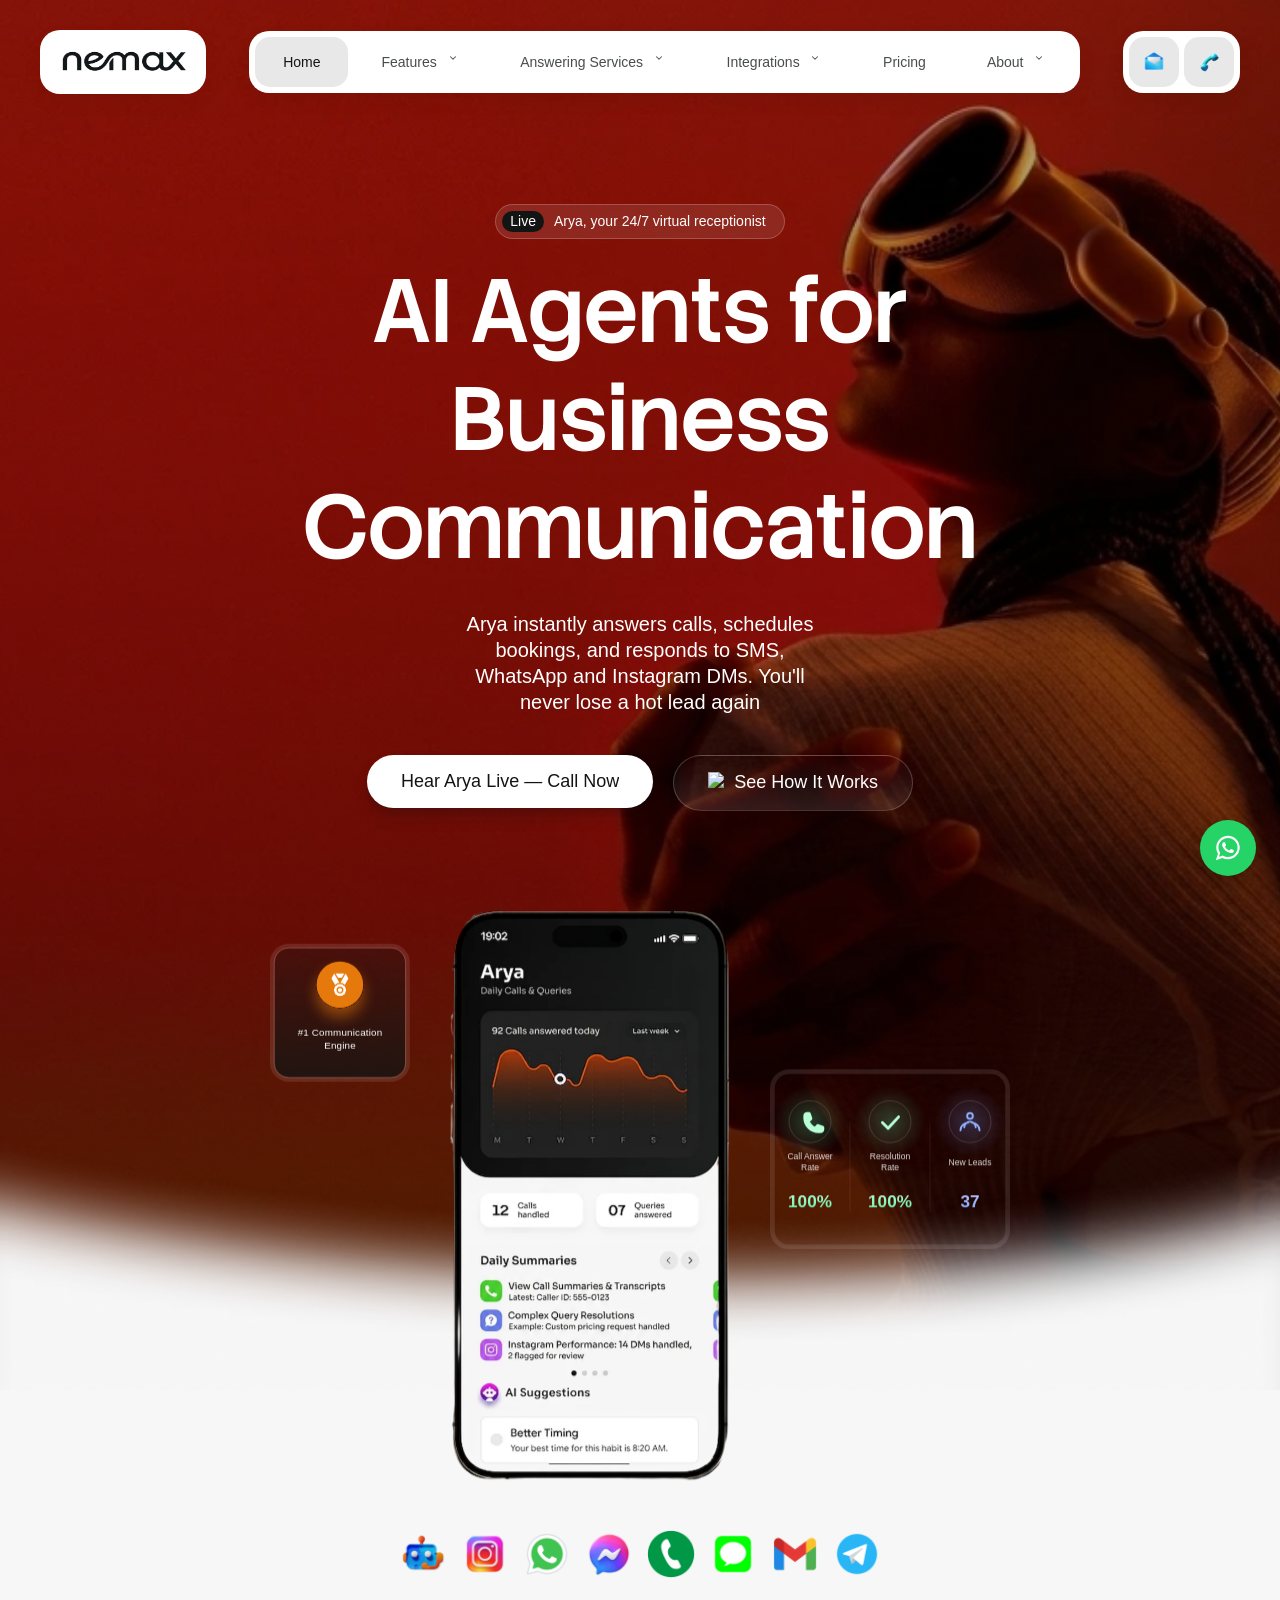
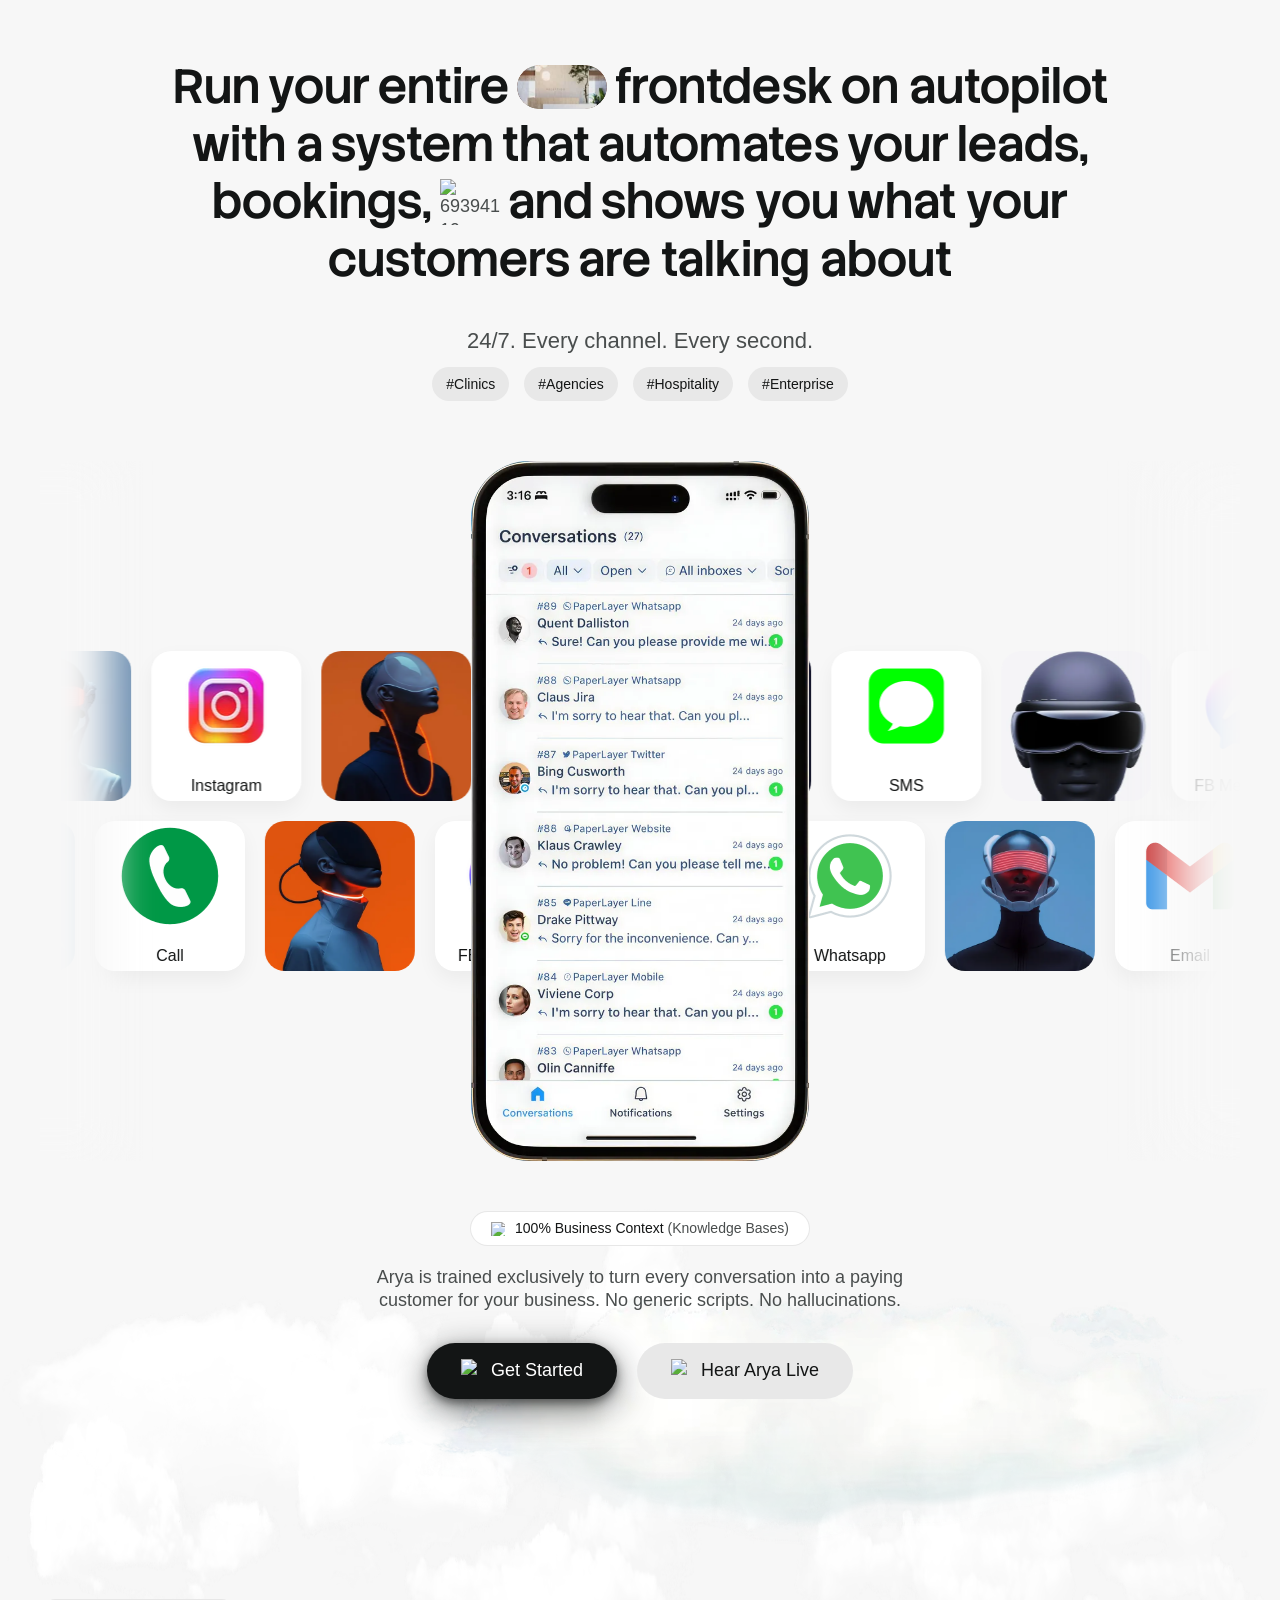
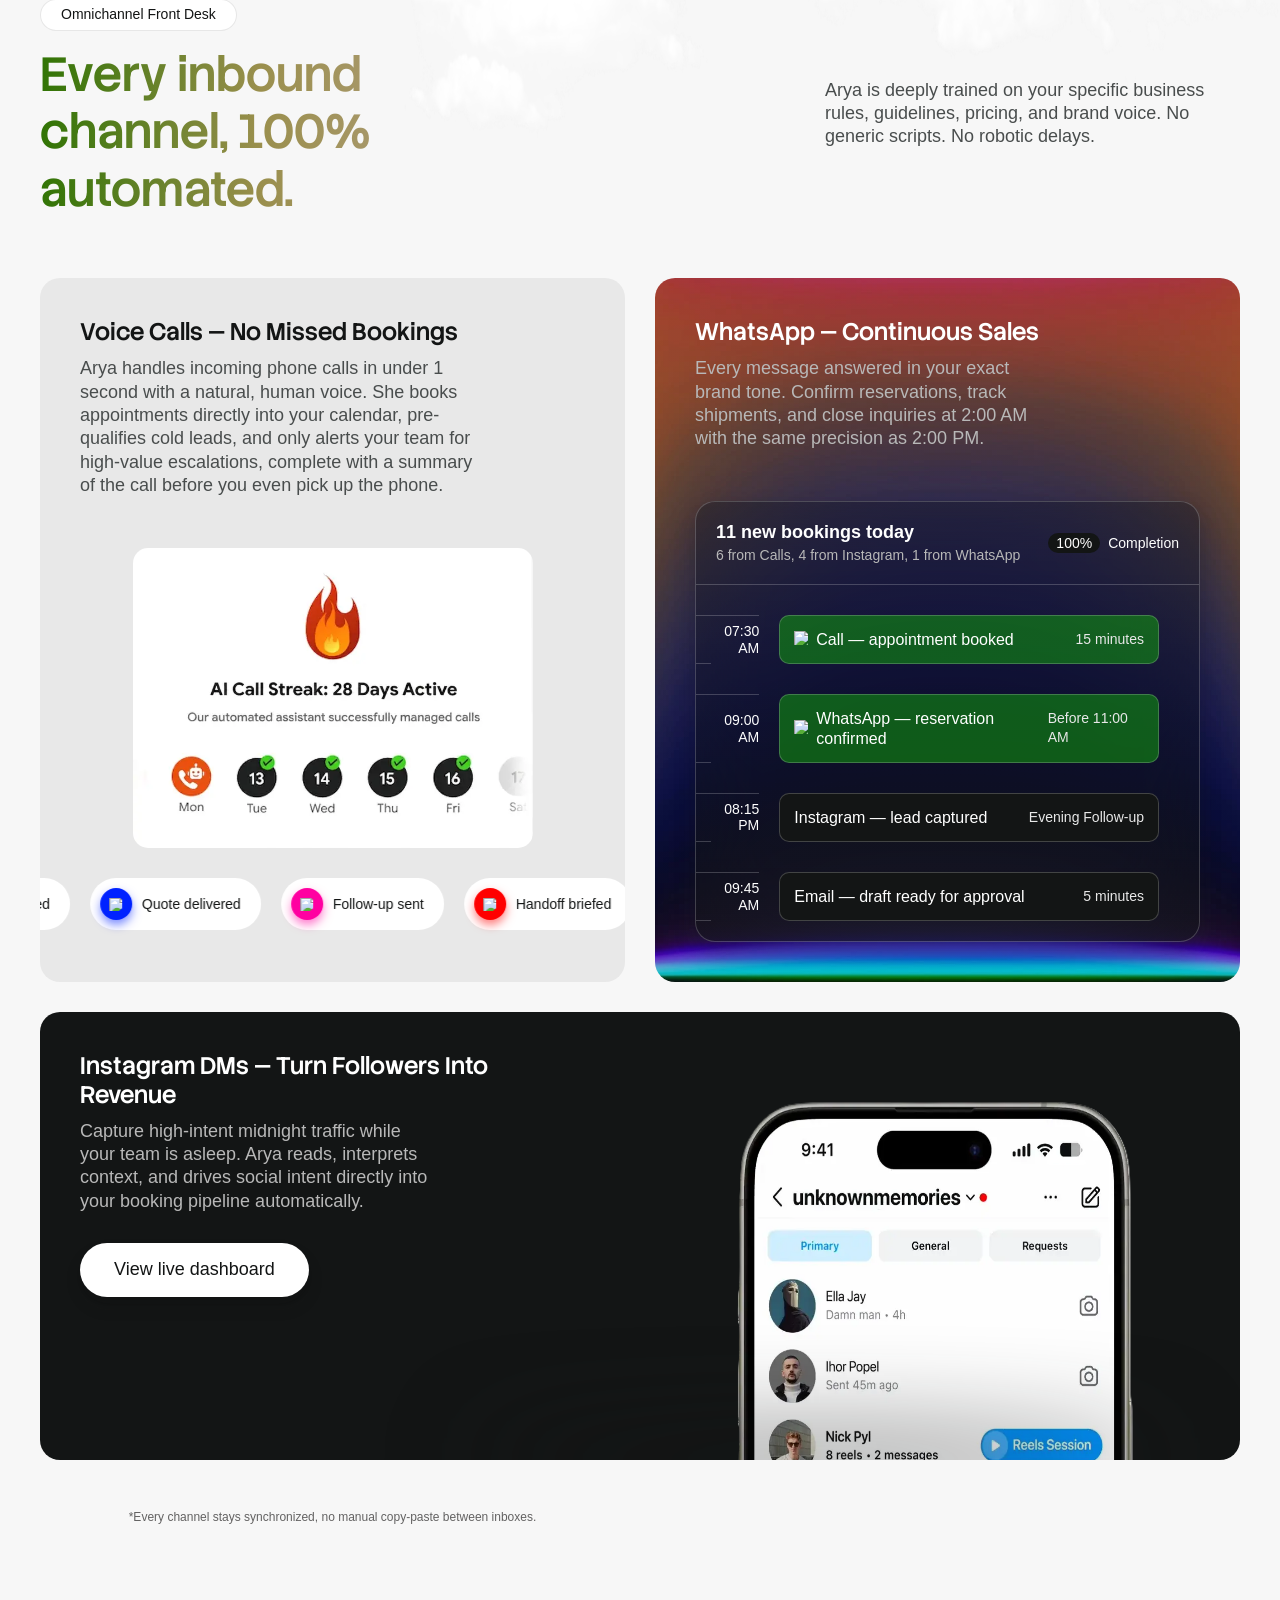
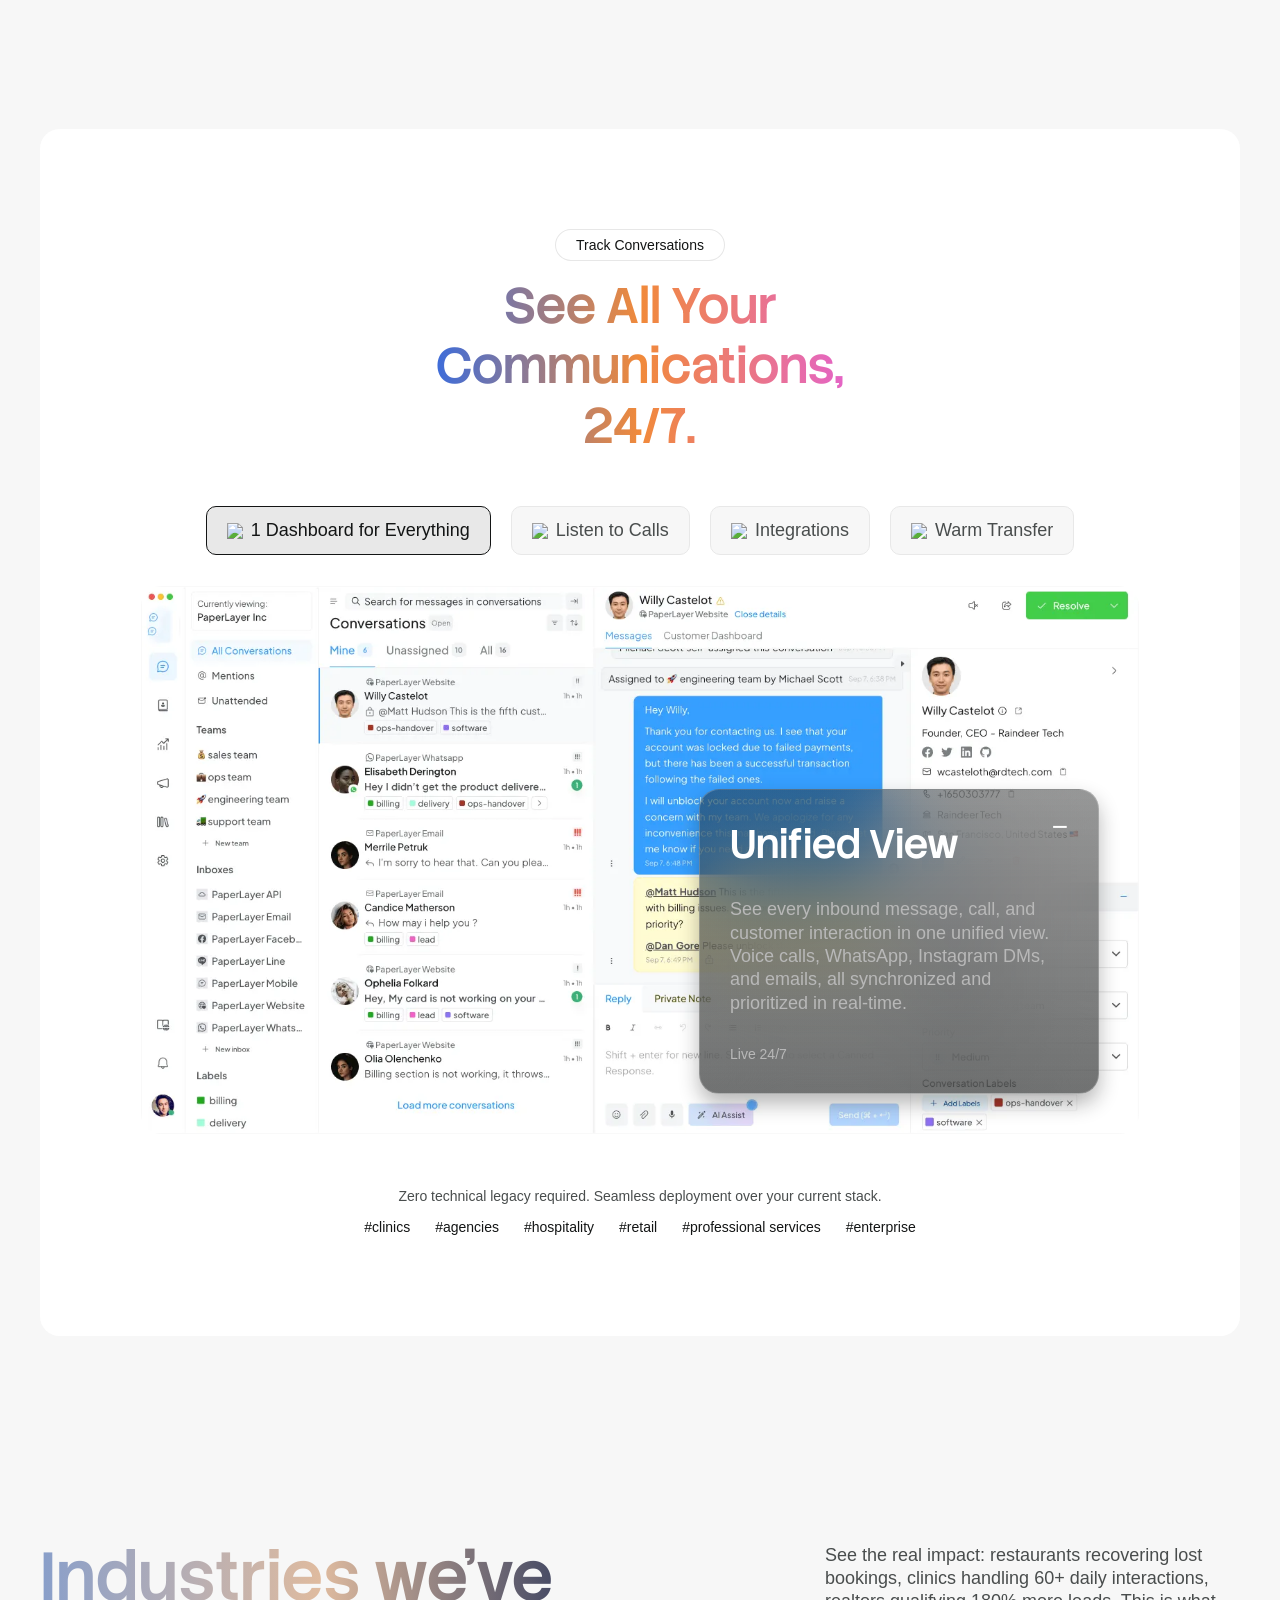
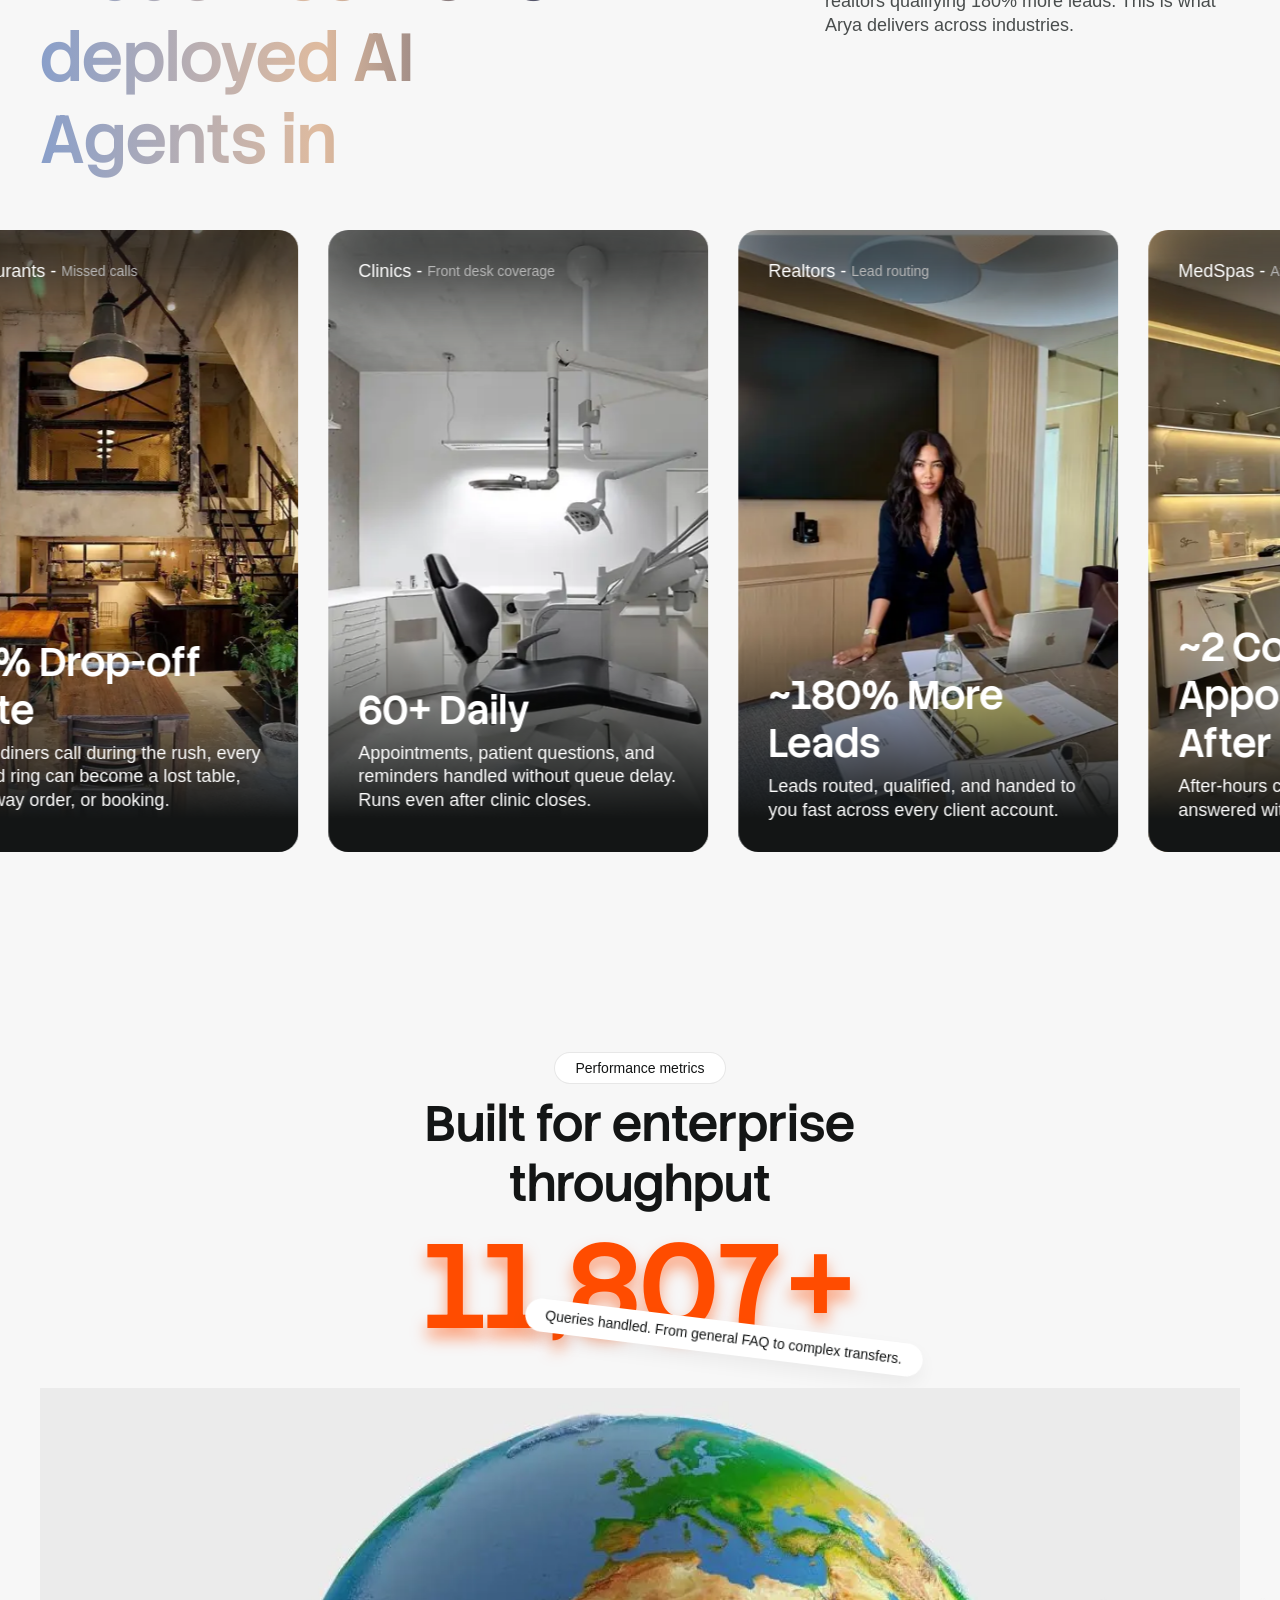
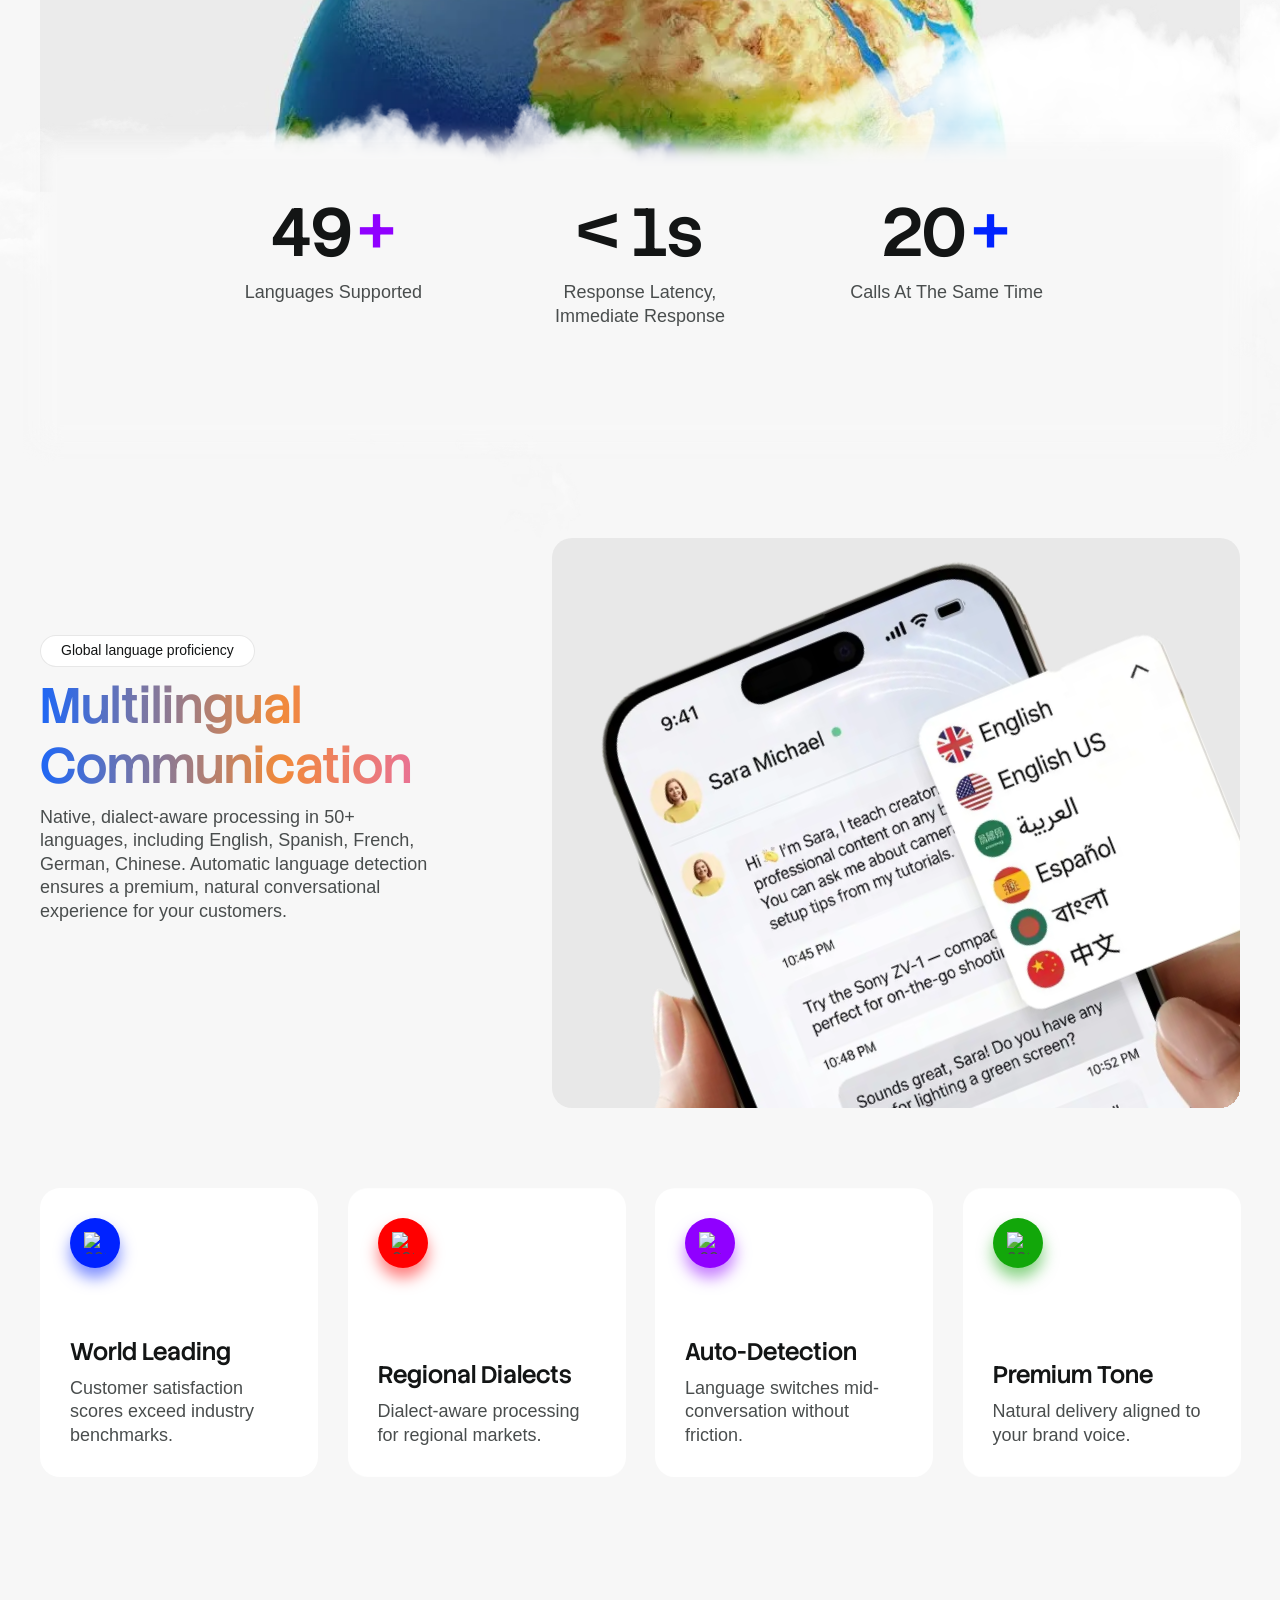
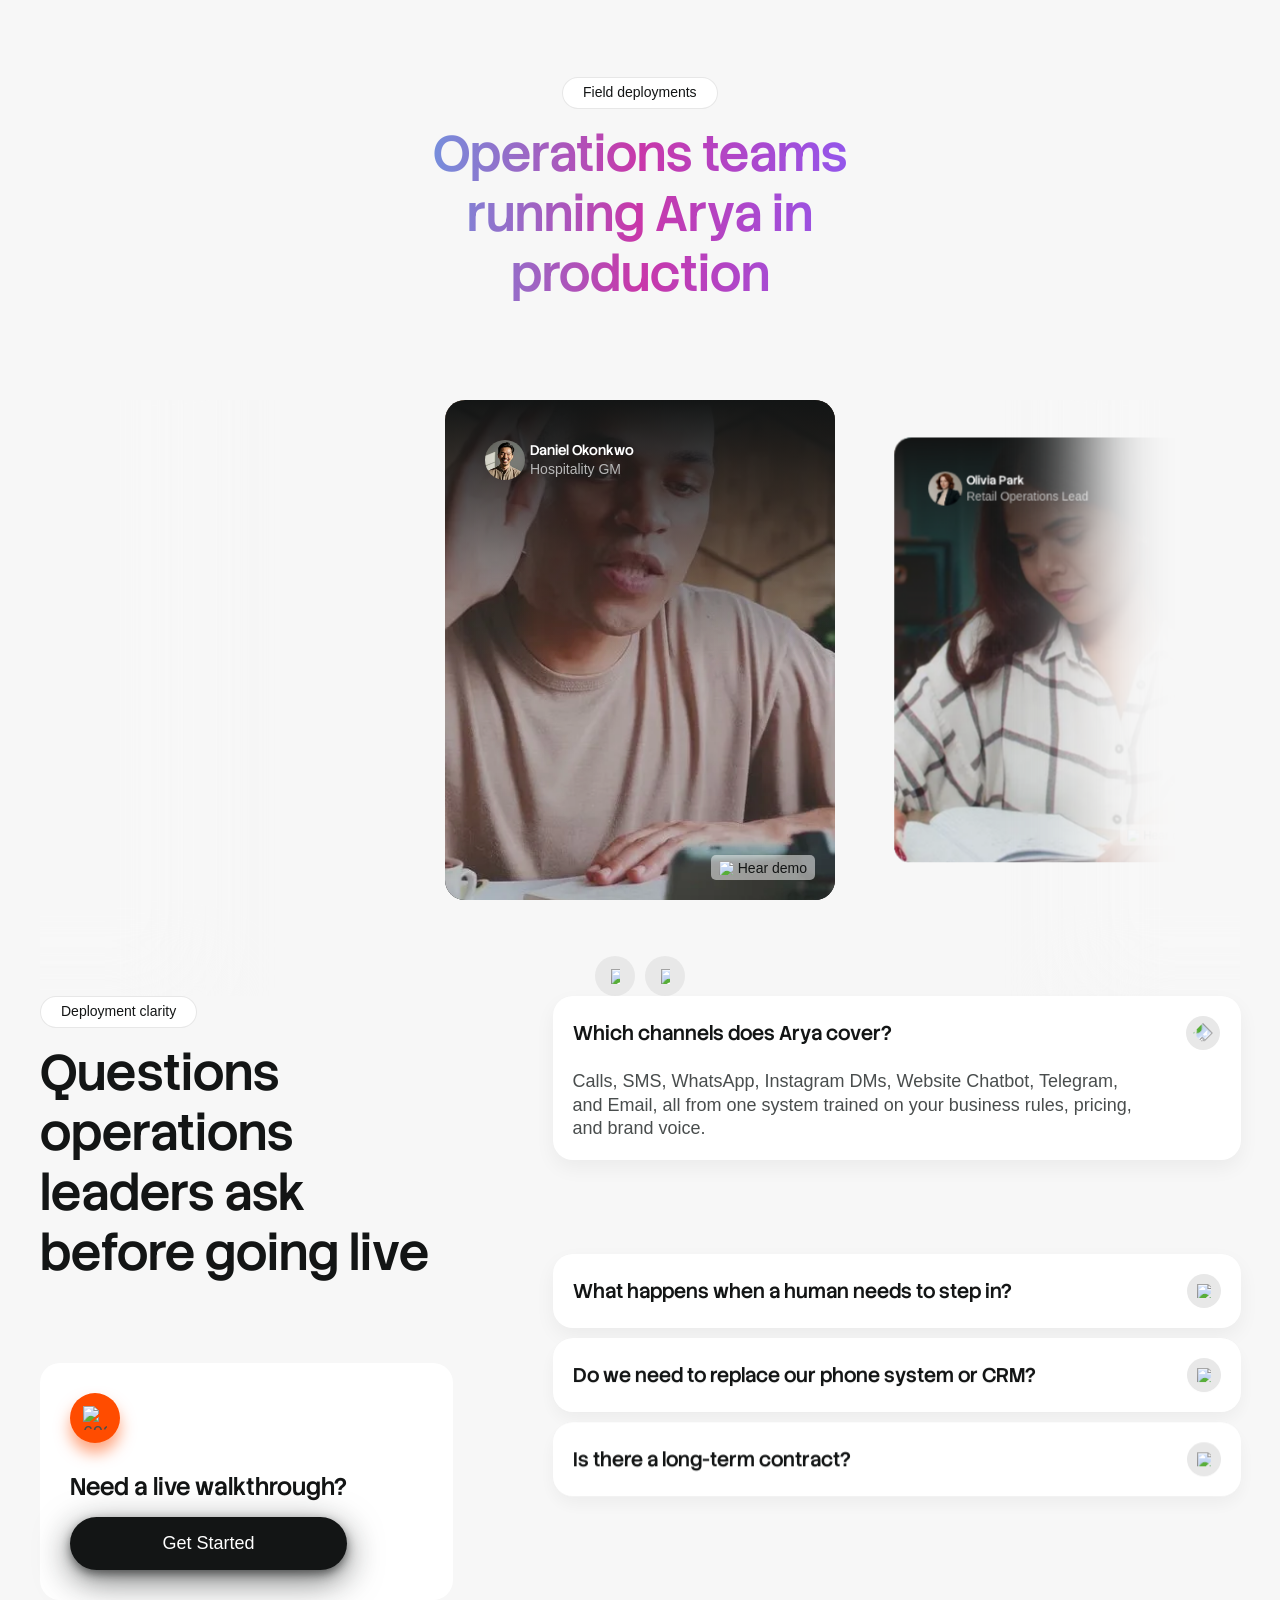
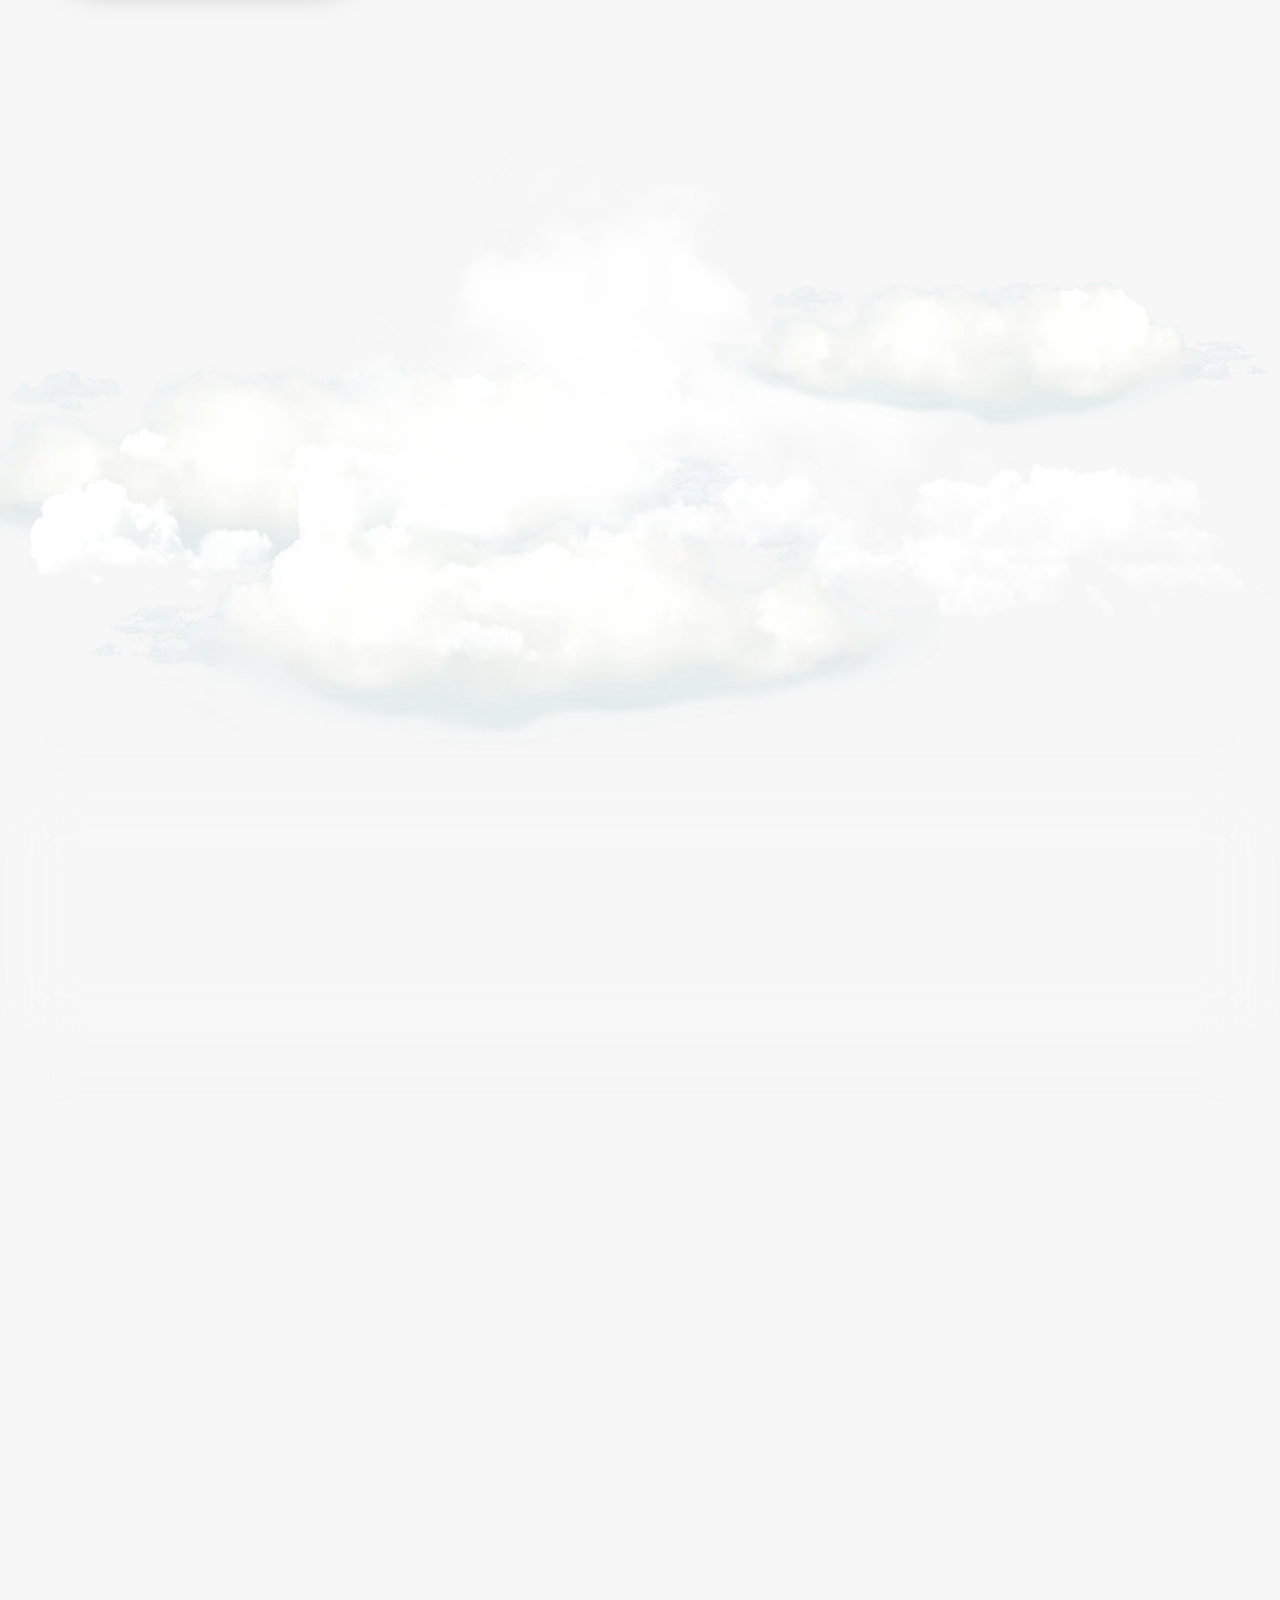
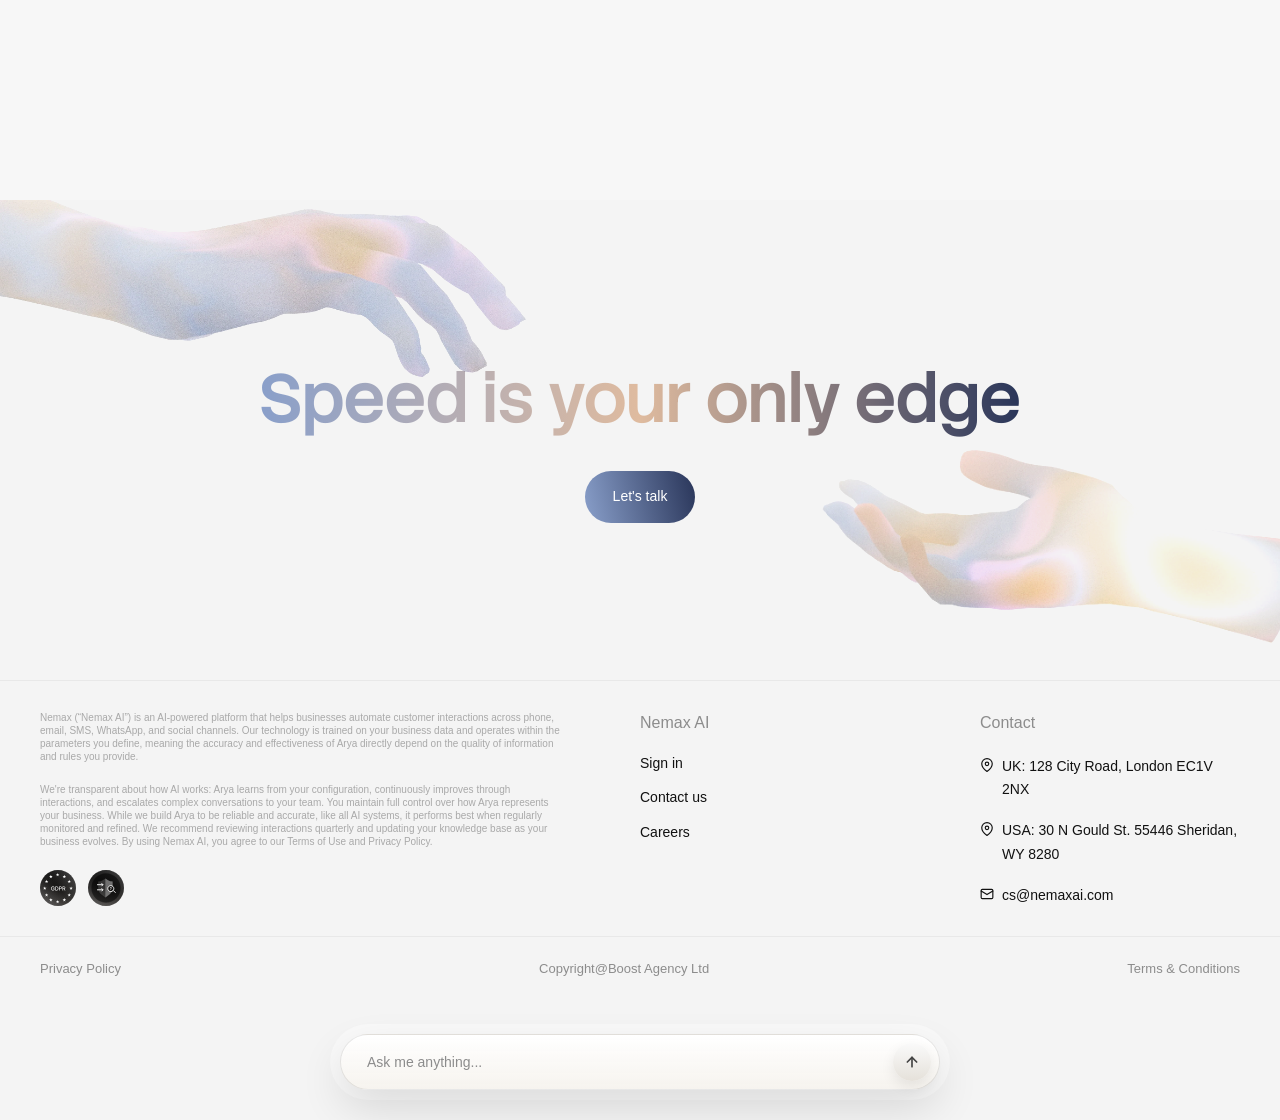
==== commit 2fd1e198: "Self-host glob image and footer compliance badges; trim comments" ====
--- a/index.html
+++ b/index.html
@@ -1012,7 +1012,7 @@
       <div class="counter-image-wrap" data-w-id="513d3f66-1195-43cc-aa52-e0075f95d4b3" style="opacity:0"><img
           alt="693a5e464a57a6c71e4fa14a_9f0eba6df5e817fe52437c0dfb7a826a_glob-image" class="glob-image hide"
           loading="lazy"
-          src="https://cdn.prod.website-files.com/692fd4f000a6f446ca91cb33/693a5e464a57a6c71e4fa14a_9f0eba6df5e817fe52437c0dfb7a826a_glob-image.png" />
+          src="assets/693a5e464a57a6c71e4fa14a_9f0eba6df5e817fe52437c0dfb7a826a_glob-image.webp" />
         <div class="background-video-wrap">
           <div class="counter-bg-video w-background-video w-background-video-atom" data-autoplay="true" data-loop="true"
             data-poster-url="assets/692fd4f000a6f446ca91cb33_694529b73be2d4a7bed06ccc_hero-glob-video_poster.0000000.webp"
--- a/css/main.css
+++ b/css/main.css
@@ -1 +1,10355 @@
-.features-summary{font-size:12px;color:#636262;text-align:center;margin-top:16px}@media screen and (max-width:767px){.features-summary{padding:0 16px;font-size:12px;text-align:center}}.whatsapp-float{position:fixed;bottom:24px;right:24px;width:58px;height:58px;background-color:#25D366;border-radius:50%;display:flex;align-items:center;justify-content:center;box-shadow:0 6px 16px rgba(0,0,0,0.2);z-index:999;transition:transform 0.2s ease,box-shadow 0.2s ease}.whatsapp-float:hover{transform:scale(1.08);box-shadow:0 8px 20px rgba(0,0,0,0.28)}@media (max-width:968px){.whatsapp-float{bottom:16px;right:16px;width:52px;height:52px}}html{-webkit-text-size-adjust:100%;-ms-text-size-adjust:100%;font-family:sans-serif}body{margin:0}article,aside,details,figcaption,figure,footer,header,hgroup,main,menu,nav,section,summary{display:block}audio,canvas,progress,video{vertical-align:baseline;display:inline-block}audio:not([controls]){height:0;display:none}[hidden],template{display:none}a{background-color:#0000}a:active,a:hover{outline:0}abbr[title]{border-bottom:1px dotted}b,strong{font-weight:700}dfn{font-style:italic}h1{margin:.67em 0;font-size:2em}mark{color:#000;background:#ff0}small{font-size:80%}sub,sup{vertical-align:baseline;font-size:75%;line-height:0;position:relative}sup{top:-.5em}sub{bottom:-.25em}img{border:0}svg:not(:root){overflow:hidden}hr{box-sizing:content-box;height:0}pre{overflow:auto}code,kbd,pre,samp{font-family:monospace;font-size:1em}button,input,optgroup,select,textarea{color:inherit;font:inherit;margin:0}button{overflow:visible}button,select{text-transform:none}button,html input[type=button],input[type=reset]{-webkit-appearance:button;cursor:pointer}button[disabled],html input[disabled]{cursor:default}button::-moz-focus-inner,input::-moz-focus-inner{border:0;padding:0}input{line-height:normal}input[type=checkbox],input[type=radio]{box-sizing:border-box;padding:0}input[type=number]::-webkit-inner-spin-button,input[type=number]::-webkit-outer-spin-button{height:auto}input[type=search]{-webkit-appearance:none}input[type=search]::-webkit-search-cancel-button,input[type=search]::-webkit-search-decoration{-webkit-appearance:none}legend{border:0;padding:0}textarea{overflow:auto}optgroup{font-weight:700}table{border-collapse:collapse;border-spacing:0}td,th{padding:0}@font-face{font-family:webflow-icons;src:url([data-uri])format("truetype");font-weight:400;font-style:normal}[class^=w-icon-],[class*=\ w-icon-]{speak:none;font-variant:normal;text-transform:none;-webkit-font-smoothing:antialiased;-moz-osx-font-smoothing:grayscale;font-style:normal;font-weight:400;line-height:1;font-family:webflow-icons !important}.w-icon-slider-right:before{content:"î˜€"}.w-icon-slider-left:before{content:"î˜"}.w-icon-nav-menu:before{content:"î˜‚"}.w-icon-arrow-down:before,.w-icon-dropdown-toggle:before{content:"î˜ƒ"}.w-icon-file-upload-remove:before{content:"î¤€"}.w-icon-file-upload-icon:before{content:"î¤ƒ"}.navbar .w-icon-arrow-down:before{content:"" !important;display:inline-block;width:0;height:0;overflow:hidden}.navbar .w-icon-dropdown-toggle:before,.navbar .w-icon-nav-menu:before{content:"" !important;display:none;width:20px;height:2px;background:currentColor;box-shadow:0 6px 0 0 currentColor,0 -6px 0 0 currentColor;vertical-align:middle}.navbar .dropdown-toggle.nav-link>div:last-child{display:inline-flex;align-items:center;gap:.15rem}.navbar .dropdown-toggle.nav-link>div:last-child::after{content:""}@media screen and (max-width:991px){.navbar .dropdown-toggle.nav-link>div:last-child{display:none}.navbar .dropdown-icon{margin-right:0}}*{box-sizing:border-box}html{height:100%}body{color:#333;background-color:#fff;min-height:100%;margin:0;font-family:Arial,sans-serif;font-size:14px;line-height:20px}img{vertical-align:middle;max-width:100%;display:inline-block}html.w-mod-touch *{background-attachment:scroll !important}.w-block{display:block}.w-inline-block{max-width:100%;display:inline-block}.w-clearfix:before,.w-clearfix:after{content:" ";grid-area:1/1/2/2;display:table}.w-clearfix:after{clear:both}.w-hidden{display:none}.w-button{color:#fff;line-height:inherit;cursor:pointer;background-color:#3898ec;border:0;border-radius:0;padding:9px 15px;text-decoration:none;display:inline-block}input.w-button{-webkit-appearance:button}html[data-w-dynpage] [data-w-cloak]{color:#0000 !important}.w-code-block{margin:unset}pre.w-code-block code{all:inherit}.w-optimization{display:contents}.w-webflow-badge,.w-webflow-badge>img{box-sizing:unset;width:unset;height:unset;max-height:unset;max-width:unset;min-height:unset;min-width:unset;margin:unset;padding:unset;float:unset;clear:unset;border:unset;border-radius:unset;background:unset;background-image:unset;background-position:unset;background-size:unset;background-repeat:unset;background-origin:unset;background-clip:unset;background-attachment:unset;background-color:unset;box-shadow:unset;transform:unset;direction:unset;font-family:unset;font-weight:unset;color:unset;font-size:unset;line-height:unset;font-style:unset;font-variant:unset;text-align:unset;letter-spacing:unset;-webkit-text-decoration:unset;text-decoration:unset;text-indent:unset;text-transform:unset;list-style-type:unset;text-shadow:unset;vertical-align:unset;cursor:unset;white-space:unset;word-break:unset;word-spacing:unset;word-wrap:unset;transition:unset}.w-webflow-badge{white-space:nowrap;cursor:pointer;box-shadow:0 0 0 1px #0000001a,0 1px 3px #0000001a;visibility:visible !important;opacity:1 !important;z-index:2147483647 !important;color:#aaadb0 !important;overflow:unset !important;background-color:#fff !important;border-radius:3px !important;width:auto !important;height:auto !important;margin:0 !important;padding:6px !important;font-size:12px !important;line-height:14px !important;text-decoration:none !important;display:inline-block !important;position:fixed !important;inset:auto 12px 12px auto !important;transform:none !important}.w-webflow-badge>img{position:unset;visibility:unset !important;opacity:1 !important;vertical-align:middle !important;display:inline-block !important}h1,h2,h3,h4,h5,h6{margin-bottom:10px;font-weight:700}h1{margin-top:20px;font-size:38px;line-height:44px}h2{margin-top:20px;font-size:32px;line-height:36px}h3{margin-top:20px;font-size:24px;line-height:30px}h4{margin-top:10px;font-size:18px;line-height:24px}h5{margin-top:10px;font-size:14px;line-height:20px}h6{margin-top:10px;font-size:12px;line-height:18px}p{margin-top:0;margin-bottom:10px}blockquote{border-left:5px solid #e2e2e2;margin:0 0 10px;padding:10px 20px;font-size:18px;line-height:22px}figure{margin:0 0 10px}ul,ol{margin-top:0;margin-bottom:10px;padding-left:40px}.w-list-unstyled{padding-left:0;list-style:none}.w-embed:before,.w-embed:after{content:" ";grid-area:1/1/2/2;display:table}.w-embed:after{clear:both}.w-video{width:100%;padding:0;position:relative}.w-video iframe,.w-video object,.w-video embed{border:none;width:100%;height:100%;position:absolute;top:0;left:0}fieldset{border:0;margin:0;padding:0}button,[type=button],[type=reset]{cursor:pointer;-webkit-appearance:button;border:0}.w-form{margin:0 0 15px}.w-form-done{text-align:center;background-color:#ddd;padding:20px;display:none}.w-form-fail{background-color:#ffdede;margin-top:10px;padding:10px;display:none}label{margin-bottom:5px;font-weight:700;display:block}.w-input,.w-select{color:#333;vertical-align:middle;background-color:#fff;border:1px solid #ccc;width:100%;height:38px;margin-bottom:10px;padding:8px 12px;font-size:14px;line-height:1.42857;display:block}.w-input::placeholder,.w-select::placeholder{color:#999}.w-input:focus,.w-select:focus{border-color:#3898ec;outline:0}.w-input[disabled],.w-select[disabled],.w-input[readonly],.w-select[readonly],fieldset[disabled] .w-input,fieldset[disabled] .w-select{cursor:not-allowed}.w-input[disabled]:not(.w-input-disabled),.w-select[disabled]:not(.w-input-disabled),.w-input[readonly],.w-select[readonly],fieldset[disabled]:not(.w-input-disabled) .w-input,fieldset[disabled]:not(.w-input-disabled) .w-select{background-color:#eee}textarea.w-input,textarea.w-select{height:auto}.w-select{background-color:#f3f3f3}.w-select[multiple]{height:auto}.w-form-label{cursor:pointer;margin-bottom:0;font-weight:400;display:inline-block}.w-radio{margin-bottom:5px;padding-left:20px;display:block}.w-radio:before,.w-radio:after{content:" ";grid-area:1/1/2/2;display:table}.w-radio:after{clear:both}.w-radio-input{float:left;margin:3px 0 0 -20px;line-height:normal}.w-file-upload{margin-bottom:10px;display:block}.w-file-upload-input{opacity:0;z-index:-100;width:.1px;height:.1px;position:absolute;overflow:hidden}.w-file-upload-default,.w-file-upload-uploading,.w-file-upload-success{color:#333;display:inline-block}.w-file-upload-error{margin-top:10px;display:block}.w-file-upload-default.w-hidden,.w-file-upload-uploading.w-hidden,.w-file-upload-error.w-hidden,.w-file-upload-success.w-hidden{display:none}.w-file-upload-uploading-btn{cursor:pointer;background-color:#fafafa;border:1px solid #ccc;margin:0;padding:8px 12px;font-size:14px;font-weight:400;display:flex}.w-file-upload-file{background-color:#fafafa;border:1px solid #ccc;flex-grow:1;justify-content:space-between;margin:0;padding:8px 9px 8px 11px;display:flex}.w-file-upload-file-name{font-size:14px;font-weight:400;display:block}.w-file-remove-link{cursor:pointer;width:auto;height:auto;margin-top:3px;margin-left:10px;padding:3px;display:block}.w-icon-file-upload-remove{margin:auto;font-size:10px}.w-file-upload-error-msg{color:#ea384c;padding:2px 0;display:inline-block}.w-file-upload-info{padding:0 12px;line-height:38px;display:inline-block}.w-file-upload-label{cursor:pointer;background-color:#fafafa;border:1px solid #ccc;margin:0;padding:8px 12px;font-size:14px;font-weight:400;display:inline-block}.w-icon-file-upload-icon,.w-icon-file-upload-uploading{width:20px;margin-right:8px;display:inline-block}.w-icon-file-upload-uploading{height:20px}.w-container{max-width:940px;margin-left:auto;margin-right:auto}.w-container:before,.w-container:after{content:" ";grid-area:1/1/2/2;display:table}.w-container:after{clear:both}.w-container .w-row{margin-left:-10px;margin-right:-10px}.w-row:before,.w-row:after{content:" ";grid-area:1/1/2/2;display:table}.w-row:after{clear:both}.w-row .w-row{margin-left:0;margin-right:0}.w-col{float:left;width:100%;min-height:1px;padding-left:10px;padding-right:10px;position:relative}.w-col .w-col{padding-left:0;padding-right:0}.w-col-1{width:8.33333%}.w-col-2{width:16.6667%}.w-col-3{width:25%}.w-col-4{width:33.3333%}.w-col-5{width:41.6667%}.w-col-6{width:50%}.w-col-7{width:58.3333%}.w-col-8{width:66.6667%}.w-col-9{width:75%}.w-col-10{width:83.3333%}.w-col-11{width:91.6667%}.w-col-12{width:100%}.w-hidden-main{display:none !important}@media screen and (max-width:991px){.w-container{max-width:728px}.w-hidden-main{display:inherit !important}.w-hidden-medium{display:none !important}.w-col-medium-1{width:8.33333%}.w-col-medium-2{width:16.6667%}.w-col-medium-3{width:25%}.w-col-medium-4{width:33.3333%}.w-col-medium-5{width:41.6667%}.w-col-medium-6{width:50%}.w-col-medium-7{width:58.3333%}.w-col-medium-8{width:66.6667%}.w-col-medium-9{width:75%}.w-col-medium-10{width:83.3333%}.w-col-medium-11{width:91.6667%}.w-col-medium-12{width:100%}.w-col-stack{width:100%;left:auto;right:auto}}@media screen and (max-width:767px){.w-hidden-main,.w-hidden-medium{display:inherit !important}.w-hidden-small{display:none !important}.w-row,.w-container .w-row{margin-left:0;margin-right:0}.w-col{width:100%;left:auto;right:auto}.w-col-small-1{width:8.33333%}.w-col-small-2{width:16.6667%}.w-col-small-3{width:25%}.w-col-small-4{width:33.3333%}.w-col-small-5{width:41.6667%}.w-col-small-6{width:50%}.w-col-small-7{width:58.3333%}.w-col-small-8{width:66.6667%}.w-col-small-9{width:75%}.w-col-small-10{width:83.3333%}.w-col-small-11{width:91.6667%}.w-col-small-12{width:100%}}@media screen and (max-width:479px){.w-container{max-width:none}.w-hidden-main,.w-hidden-medium,.w-hidden-small{display:inherit !important}.w-hidden-tiny{display:none !important}.w-col{width:100%}.w-col-tiny-1{width:8.33333%}.w-col-tiny-2{width:16.6667%}.w-col-tiny-3{width:25%}.w-col-tiny-4{width:33.3333%}.w-col-tiny-5{width:41.6667%}.w-col-tiny-6{width:50%}.w-col-tiny-7{width:58.3333%}.w-col-tiny-8{width:66.6667%}.w-col-tiny-9{width:75%}.w-col-tiny-10{width:83.3333%}.w-col-tiny-11{width:91.6667%}.w-col-tiny-12{width:100%}}.w-widget{position:relative}.w-widget-map{width:100%;height:400px}.w-widget-map label{width:auto;display:inline}.w-widget-map img{max-width:inherit}.w-widget-map .gm-style-iw{text-align:center}.w-widget-map .gm-style-iw>button{display:none !important}.w-widget-twitter{overflow:hidden}.w-widget-twitter-count-shim{vertical-align:top;text-align:center;background:#fff;border:1px solid #758696;border-radius:3px;width:28px;height:20px;display:inline-block;position:relative}.w-widget-twitter-count-shim *{pointer-events:none;-webkit-user-select:none;user-select:none}.w-widget-twitter-count-shim .w-widget-twitter-count-inner{text-align:center;color:#999;font-family:serif;font-size:15px;line-height:12px;position:relative}.w-widget-twitter-count-shim .w-widget-twitter-count-clear{display:block;position:relative}.w-widget-twitter-count-shim.w--large{width:36px;height:28px}.w-widget-twitter-count-shim.w--large .w-widget-twitter-count-inner{font-size:18px;line-height:18px}.w-widget-twitter-count-shim:not(.w--vertical){margin-left:5px;margin-right:8px}.w-widget-twitter-count-shim:not(.w--vertical).w--large{margin-left:6px}.w-widget-twitter-count-shim:not(.w--vertical):before,.w-widget-twitter-count-shim:not(.w--vertical):after{content:" ";pointer-events:none;border:solid #0000;width:0;height:0;position:absolute;top:50%;left:0}.w-widget-twitter-count-shim:not(.w--vertical):before{border-width:4px;border-color:#75869600 #5d6c7b #75869600 #75869600;margin-top:-4px;margin-left:-9px}.w-widget-twitter-count-shim:not(.w--vertical).w--large:before{border-width:5px;margin-top:-5px;margin-left:-10px}.w-widget-twitter-count-shim:not(.w--vertical):after{border-width:4px;border-color:#fff0 #fff #fff0 #fff0;margin-top:-4px;margin-left:-8px}.w-widget-twitter-count-shim:not(.w--vertical).w--large:after{border-width:5px;margin-top:-5px;margin-left:-9px}.w-widget-twitter-count-shim.w--vertical{width:61px;height:33px;margin-bottom:8px}.w-widget-twitter-count-shim.w--vertical:before,.w-widget-twitter-count-shim.w--vertical:after{content:" ";pointer-events:none;border:solid #0000;width:0;height:0;position:absolute;top:100%;left:50%}.w-widget-twitter-count-shim.w--vertical:before{border-width:5px;border-color:#5d6c7b #75869600 #75869600;margin-left:-5px}.w-widget-twitter-count-shim.w--vertical:after{border-width:4px;border-color:#fff #fff0 #fff0;margin-left:-4px}.w-widget-twitter-count-shim.w--vertical .w-widget-twitter-count-inner{font-size:18px;line-height:22px}.w-widget-twitter-count-shim.w--vertical.w--large{width:76px}.w-background-video{color:#fff;height:500px;position:relative;overflow:hidden}.w-background-video>video{object-fit:cover;z-index:-100;background-position:50%;background-size:cover;width:100%;height:100%;margin:auto;position:absolute;inset:-100%}.w-background-video>video::-webkit-media-controls-start-playback-button{-webkit-appearance:none;display:none !important}.w-background-video--control{background-color:#0000;padding:0;position:absolute;bottom:1em;right:1em}.w-background-video--control>[hidden]{display:none !important}.w-slider{text-align:center;clear:both;-webkit-tap-highlight-color:#0000;tap-highlight-color:#0000;background:#ddd;height:300px;position:relative}.w-slider-mask{z-index:1;white-space:nowrap;height:100%;display:block;position:relative;left:0;right:0;overflow:hidden}.w-slide{vertical-align:top;white-space:normal;text-align:left;width:100%;height:100%;display:inline-block;position:relative}.w-slider-nav{z-index:2;text-align:center;-webkit-tap-highlight-color:#0000;tap-highlight-color:#0000;height:40px;margin:auto;padding-top:10px;position:absolute;inset:auto 0 0}.w-slider-nav.w-round>div{border-radius:100%}.w-slider-nav.w-num>div{font-size:inherit;line-height:inherit;width:auto;height:auto;padding:.2em .5em}.w-slider-nav.w-shadow>div{box-shadow:0 0 3px #3336}.w-slider-nav-invert{color:#fff}.w-slider-nav-invert>div{background-color:#2226}.w-slider-nav-invert>div.w-active{background-color:#222}.w-slider-dot{cursor:pointer;background-color:#fff6;width:1em;height:1em;margin:0 3px .5em;transition:background-color .1s,color .1s;display:inline-block;position:relative}.w-slider-dot.w-active{background-color:#fff}.w-slider-dot:focus{outline:none;box-shadow:0 0 0 2px #fff}.w-slider-dot:focus.w-active{box-shadow:none}.w-slider-arrow-left,.w-slider-arrow-right{cursor:pointer;color:#fff;-webkit-tap-highlight-color:#0000;tap-highlight-color:#0000;-webkit-user-select:none;user-select:none;width:80px;margin:auto;font-size:40px;position:absolute;inset:0;overflow:hidden}.w-slider-arrow-left [class^=w-icon-],.w-slider-arrow-right [class^=w-icon-],.w-slider-arrow-left [class*=\ w-icon-],.w-slider-arrow-right [class*=\ w-icon-]{position:absolute}.w-slider-arrow-left:focus,.w-slider-arrow-right:focus{outline:0}.w-slider-arrow-left{z-index:3;right:auto}.w-slider-arrow-right{z-index:4;left:auto}.w-icon-slider-left,.w-icon-slider-right{width:1em;height:1em;margin:auto;inset:0}.w-slider-aria-label{clip:rect(0 0 0 0);border:0;width:1px;height:1px;margin:-1px;padding:0;position:absolute;overflow:hidden}.w-slider-force-show{display:block !important}.w-dropdown{text-align:left;z-index:900;margin-left:auto;margin-right:auto;display:inline-block;position:relative}.w-dropdown-btn,.w-dropdown-toggle,.w-dropdown-link{vertical-align:top;color:#222;text-align:left;white-space:nowrap;margin-left:auto;margin-right:auto;padding:20px;text-decoration:none;position:relative}.w-dropdown-toggle{-webkit-user-select:none;user-select:none;cursor:pointer;padding-right:40px;display:inline-block}.w-dropdown-toggle:focus{outline:0}.w-icon-dropdown-toggle{width:1em;height:1em;margin:auto 20px auto auto;position:absolute;top:0;bottom:0;right:0}.w-dropdown-list{background:#ddd;min-width:100%;display:none;position:absolute}.w-dropdown-list.w--open{display:block}.w-dropdown-link{color:#222;padding:10px 20px;display:block}.w-dropdown-link.w--current{color:#0082f3}.w-dropdown-link:focus{outline:0}@media screen and (max-width:767px){.w-nav-brand{padding-left:10px}}.w-lightbox-backdrop{cursor:auto;letter-spacing:normal;text-indent:0;text-shadow:none;text-transform:none;visibility:visible;white-space:normal;word-break:normal;word-spacing:normal;word-wrap:normal;color:#fff;text-align:center;z-index:2000;opacity:0;-webkit-user-select:none;-moz-user-select:none;-webkit-tap-highlight-color:transparent;background:#000000e6;outline:0;font-family:Helvetica Neue,Helvetica,Ubuntu,Segoe UI,Verdana,sans-serif;font-size:17px;font-style:normal;font-weight:300;line-height:1.2;list-style:disc;position:fixed;inset:0;-webkit-transform:translate(0)}.w-lightbox-backdrop,.w-lightbox-container{-webkit-overflow-scrolling:touch;height:100%;overflow:auto}.w-lightbox-content{height:100vh;position:relative;overflow:hidden}.w-lightbox-view{opacity:0;width:100vw;height:100vh;position:absolute}.w-lightbox-view:before{content:"";height:100vh}.w-lightbox-group,.w-lightbox-group .w-lightbox-view,.w-lightbox-group .w-lightbox-view:before{height:86vh}.w-lightbox-frame,.w-lightbox-view:before{vertical-align:middle;display:inline-block}.w-lightbox-figure{margin:0;position:relative}.w-lightbox-group .w-lightbox-figure{cursor:pointer}.w-lightbox-img{width:auto;max-width:none;height:auto}.w-lightbox-image{float:none;max-width:100vw;max-height:100vh;display:block}.w-lightbox-group .w-lightbox-image{max-height:86vh}.w-lightbox-caption{text-align:left;text-overflow:ellipsis;white-space:nowrap;background:#0006;padding:.5em 1em;position:absolute;bottom:0;left:0;right:0;overflow:hidden}.w-lightbox-embed{width:100%;height:100%;position:absolute;inset:0}.w-lightbox-control{cursor:pointer;background-position:50%;background-repeat:no-repeat;background-size:24px;width:4em;transition:all .3s;position:absolute;top:0}.w-lightbox-left{background-image:url([data-uri]);display:none;bottom:0;left:0}.w-lightbox-right{background-image:url([data-uri]);display:none;bottom:0;right:0}.w-lightbox-close{background-image:url([data-uri]);background-size:18px;height:2.6em;right:0}.w-lightbox-strip{white-space:nowrap;padding:0 1vh;line-height:0;position:absolute;bottom:0;left:0;right:0;overflow:auto hidden}.w-lightbox-item{box-sizing:content-box;cursor:pointer;width:10vh;padding:2vh 1vh;display:inline-block;-webkit-transform:translate(0,0)}.w-lightbox-active{opacity:.3}.w-lightbox-thumbnail{background:#222;height:10vh;position:relative;overflow:hidden}.w-lightbox-thumbnail-image{position:absolute;top:0;left:0}.w-lightbox-thumbnail .w-lightbox-tall{width:100%;top:50%;transform:translateY(-50%)}.w-lightbox-thumbnail .w-lightbox-wide{height:100%;left:50%;transform:translate(-50%)}.w-lightbox-spinner{box-sizing:border-box;border:5px solid #0006;border-radius:50%;width:40px;height:40px;margin-top:-20px;margin-left:-20px;animation:.8s linear infinite spin;position:absolute;top:50%;left:50%}.w-lightbox-spinner:after{content:"";border:3px solid #0000;border-bottom-color:#fff;border-radius:50%;position:absolute;inset:-4px}.w-lightbox-hide{display:none}.w-lightbox-noscroll{overflow:hidden}@media (min-width:768px){.w-lightbox-content{height:96vh;margin-top:2vh}.w-lightbox-view,.w-lightbox-view:before{height:96vh}.w-lightbox-group,.w-lightbox-group .w-lightbox-view,.w-lightbox-group .w-lightbox-view:before{height:84vh}.w-lightbox-image{max-width:96vw;max-height:96vh}.w-lightbox-group .w-lightbox-image{max-width:82.3vw;max-height:84vh}.w-lightbox-left,.w-lightbox-right{opacity:.5;display:block}.w-lightbox-close{opacity:.8}.w-lightbox-control:hover{opacity:1}}.w-lightbox-inactive,.w-lightbox-inactive:hover{opacity:0}.w-richtext:before,.w-richtext:after{content:" ";grid-area:1/1/2/2;display:table}.w-richtext:after{clear:both}.w-richtext[contenteditable=true]:before,.w-richtext[contenteditable=true]:after{white-space:initial}.w-richtext ol,.w-richtext ul{overflow:hidden}.w-richtext .w-richtext-figure-selected.w-richtext-figure-type-video div:after,.w-richtext .w-richtext-figure-selected[data-rt-type=video] div:after,.w-richtext .w-richtext-figure-selected.w-richtext-figure-type-image div,.w-richtext .w-richtext-figure-selected[data-rt-type=image] div{outline:2px solid #2895f7}.w-richtext figure.w-richtext-figure-type-video>div:after,.w-richtext figure[data-rt-type=video]>div:after{content:"";display:none;position:absolute;inset:0}.w-richtext figure{max-width:60%;position:relative}.w-richtext figure>div:before{cursor:default !important}.w-richtext figure img{width:100%}.w-richtext figure figcaption.w-richtext-figcaption-placeholder{opacity:.6}.w-richtext figure div{color:#0000;font-size:0}.w-richtext figure.w-richtext-figure-type-image,.w-richtext figure[data-rt-type=image]{display:table}.w-richtext figure.w-richtext-figure-type-image>div,.w-richtext figure[data-rt-type=image]>div{display:inline-block}.w-richtext figure.w-richtext-figure-type-image>figcaption,.w-richtext figure[data-rt-type=image]>figcaption{caption-side:bottom;display:table-caption}.w-richtext figure.w-richtext-figure-type-video,.w-richtext figure[data-rt-type=video]{width:60%;height:0}.w-richtext figure.w-richtext-figure-type-video iframe,.w-richtext figure[data-rt-type=video] iframe{width:100%;height:100%;position:absolute;top:0;left:0}.w-richtext figure.w-richtext-figure-type-video>div,.w-richtext figure[data-rt-type=video]>div{width:100%}.w-richtext figure.w-richtext-align-center{clear:both;margin-left:auto;margin-right:auto}.w-richtext figure.w-richtext-align-center.w-richtext-figure-type-image>div,.w-richtext figure.w-richtext-align-center[data-rt-type=image]>div{max-width:100%}.w-richtext figure.w-richtext-align-normal{clear:both}.w-richtext figure.w-richtext-align-fullwidth{text-align:center;clear:both;width:100%;max-width:100%;margin-left:auto;margin-right:auto;display:block}.w-richtext figure.w-richtext-align-fullwidth>div{padding-bottom:inherit;display:inline-block}.w-richtext figure.w-richtext-align-fullwidth>figcaption{display:block}.w-richtext figure.w-richtext-align-floatleft{float:left;clear:none;margin-right:15px}.w-richtext figure.w-richtext-align-floatright{float:right;clear:none;margin-left:15px}.w-nav{z-index:1000;background:#ddd;position:relative}.w-nav:before,.w-nav:after{content:" ";grid-area:1/1/2/2;display:table}.w-nav:after{clear:both}.w-nav-brand{float:left;color:#333;text-decoration:none;position:relative}.w-nav-link{vertical-align:top;color:#222;text-align:left;margin-left:auto;margin-right:auto;padding:20px;text-decoration:none;display:inline-block;position:relative}.w-nav-link.w--current{color:#0082f3}.w-nav-menu{float:right;position:relative}[data-nav-menu-open]{text-align:center;background:#c8c8c8;min-width:200px;position:absolute;top:100%;left:0;right:0;overflow:visible;display:block !important}.w--nav-link-open{display:block;position:relative}.w-nav-overlay{width:100%;display:none;position:absolute;top:100%;left:0;right:0;overflow:hidden}.w-nav-overlay [data-nav-menu-open]{top:0}.w-nav[data-animation=over-left] .w-nav-overlay{width:auto}.w-nav[data-animation=over-left] .w-nav-overlay,.w-nav[data-animation=over-left] [data-nav-menu-open]{z-index:1;top:0;right:auto}.w-nav[data-animation=over-right] .w-nav-overlay{width:auto}.w-nav[data-animation=over-right] .w-nav-overlay,.w-nav[data-animation=over-right] [data-nav-menu-open]{z-index:1;top:0;left:auto}.w-nav-button{float:right;cursor:pointer;-webkit-tap-highlight-color:#0000;tap-highlight-color:#0000;-webkit-user-select:none;user-select:none;padding:18px;font-size:24px;display:none;position:relative}.w-nav-button:focus{outline:0}.w-nav-button.w--open{color:#fff;background-color:#c8c8c8}.w-nav[data-collapse=all] .w-nav-menu{display:none}.w-nav[data-collapse=all] .w-nav-button,.w--nav-dropdown-open,.w--nav-dropdown-toggle-open{display:block}.w--nav-dropdown-list-open{position:static}@media screen and (max-width:991px){.w-nav[data-collapse=medium] .w-nav-menu{display:none}.w-nav[data-collapse=medium] .w-nav-button{display:block}}@media screen and (max-width:767px){.w-nav[data-collapse=small] .w-nav-menu{display:none}.w-nav[data-collapse=small] .w-nav-button{display:block}.w-nav-brand{padding-left:10px}}@media screen and (max-width:479px){.w-nav[data-collapse=tiny] .w-nav-menu{display:none}.w-nav[data-collapse=tiny] .w-nav-button{display:block}}.w-tabs{position:relative}.w-tabs:before,.w-tabs:after{content:" ";grid-area:1/1/2/2;display:table}.w-tabs:after{clear:both}.w-tab-menu{position:relative}.w-tab-link{vertical-align:top;text-align:left;cursor:pointer;color:#222;background-color:#ddd;padding:9px 30px;text-decoration:none;display:inline-block;position:relative}.w-tab-link.w--current{background-color:#c8c8c8}.w-tab-link:focus{outline:0}.w-tab-content{display:block;position:relative;overflow:hidden}.w-tab-pane{display:none;position:relative}.w--tab-active{display:block}@media screen and (max-width:479px){.w-tab-link{display:block}}.w-ix-emptyfix:after{content:""}@keyframes spin{0%{transform:rotate(0)}to{transform:rotate(360deg)}}.w-dyn-empty{background-color:#ddd;padding:10px}.w-dyn-hide,.w-dyn-bind-empty,.w-condition-invisible{display:none !important}.wf-layout-layout{display:grid}:root{--_color---body-bg:var(--color--gray-4);--_typography---font-family--body:"Google Sans Flex",Arial,sans-serif;--_color---body-text:var(--color--gray-1);--_typography---body--body-md:1.125rem;--_typography---body--line-height:1.3em;--_typography---body--font-weight:500;--_typography---font-family--heading:"Stack Sans Headline",sans-serif;--_color---heading:var(--color--black);--_typography---h1--h1:5.625rem;--_typography---h1--line-height:1.2em;--_typography---h1--font-weight-500:500;--_typography---h2--h2:4.25rem;--_typography---h2--line-height:1.2em;--_typography---h2--font-weight-500:500;--_typography---h3--h3:3.125rem;--_typography---h3--line-height:1.2em;--_typography---h3--font-weight-500:500;--_typography---h4--h4:2.5rem;--_typography---h4--line-height:1.2em;--_typography---h4--font-weight-500:500;--_typography---h5--h5:2.125rem;--_typography---h5--line-height:1.2em;--_typography---h5--font-weight-500:500;--_typography---h6--h6:1.5rem;--_typography---h6--line-height:1.2em;--_typography---h6--font-weight-500:500;--border-radius--sm:.625rem;--color--primary-8:#0283a7;--color--white:white;--_layout---container--container-max-width:1260px;--_layout---container--container-gutter:1.875rem;--color--gray-3:#e8e8e8;--color--black:#131515;--_typography---body--body-sm:1rem;--color--black-50:#13151580;--border-radius--form-input:6.25rem;--border-radius--lg:6.25rem;--_layout---container--inner-container-max-width:800px;--_layout---container--inner-container-gutter:1.875rem;--color--gray-3-30:#e8e8e84d;--color--gray-7\<deleted\|variable-a4e71267-2f22-1ae2-e737-032f0caf700b\>:#fffffe;--color--primary-1:#ff4c00;--_typography---body--body-lg:1.25rem;--color--gray-4:#f7f7f7;--_typography---body--body-xs:.875rem;--_layout---container--container-medium-max-width:1160px;--_layout---container--container-medium-gutter:1.875rem;--gap--gap-4:15px;--gap--gap-9:50px;--gap--gap-7:30px;--gap--gap-3:10px;--_layout---container--container-small-max-width:950px;--_layout---container--container-small-gutter:1.875rem;--border-radius--xs:.9375rem;--border-radius--xxs:.313rem;--color--black-10:#1315151a;--gap--gap-0:0px;--color--transparent:#0000;--color--gray-1:#494d4d;--_layout---spacing--section-spacing:12.5rem;--_layout---spacing--section-spacing-top:12.5rem;--_layout---spacing--section-spacing-bottom:12.5rem;--color--gray-2:#b8b8b8;--_typography---heading-lg:10rem;--_typography---heading-md:7.5rem;--color--primary-2:#12a70a;--color--primary-3:#02f;--color--primary-4:#ff00a1;--color--primary-5:#0059ff;--color--primary-6:#9000ff;--color--primary-7:red;--border-radius--button:6.25rem;--border-radius--md:1.25rem;--gap--gap-5:20px;--gap--gap-15:130px;--gap--gap-8:40px;--color--white-20:#fff3;--color--white-10:#ffffff1a;--gap--gap-2:8px;--_typography---heading-sm:3rem;--gap--gap-14:100px;--gap--gap-1:5px;--gap--gap-6:25px;--gap--gap-16:340px;--_typography---body--body-xxs:.75rem;--gap--gap-11:70px;--gap--gap-12:80px;--color--primary-2-50:#12a70a80;--gap--gap-10:60px;--color--white-5:#ffffff0d;--_typography---body--body-xl:1.375rem;--color--primary-1-70:#ff4c00b3;--color--white-50:#ffffff80;--_color---border-color:var(--color--gray-2);--gap--gap-13:90px}.w-layout-grid{grid-row-gap:16px;grid-column-gap:16px;grid-template-rows:auto auto;grid-template-columns:1fr 1fr;grid-auto-columns:1fr;display:grid}.w-form-formradioinput--inputType-custom{border:1px solid #ccc;border-radius:50%;width:12px;height:12px}.w-form-formradioinput--inputType-custom.w--redirected-focus{box-shadow:0 0 3px 1px #3898ec}.w-form-formradioinput--inputType-custom.w--redirected-checked{border-width:4px;border-color:#3898ec}.w-checkbox{margin-bottom:5px;padding-left:20px;display:block}.w-checkbox:before{content:" ";grid-area:1/1/2/2;display:table}.w-checkbox:after{content:" ";clear:both;grid-area:1/1/2/2;display:table}.w-checkbox-input{float:left;margin:4px 0 0 -20px;line-height:normal}.w-checkbox-input--inputType-custom{border:1px solid #ccc;border-radius:2px;width:12px;height:12px}.w-checkbox-input--inputType-custom.w--redirected-checked{background-color:#3898ec;background-image:url(https://d3e54v103j8qbb.cloudfront.net/static/custom-checkbox-checkmark.589d534424.svg);background-position:50%;background-repeat:no-repeat;background-size:cover;border-color:#3898ec}.w-checkbox-input--inputType-custom.w--redirected-focus{box-shadow:0 0 3px 1px #3898ec}body{background-color:var(--_color---body-bg);font-family:var(--_typography---font-family--body);color:var(--_color---body-text);font-size:var(--_typography---body--body-md);line-height:var(--_typography---body--line-height);font-weight:var(--_typography---body--font-weight)}h1{font-family:var(--_typography---font-family--heading);color:var(--_color---heading);font-size:var(--_typography---h1--h1);line-height:var(--_typography---h1--line-height);font-weight:var(--_typography---h1--font-weight-500);margin-top:0;margin-bottom:.625rem}h2{font-family:var(--_typography---font-family--heading);color:var(--_color---heading);font-size:var(--_typography---h2--h2);line-height:var(--_typography---h2--line-height);font-weight:var(--_typography---h2--font-weight-500);margin-top:0;margin-bottom:.625rem}h3{font-family:var(--_typography---font-family--heading);color:var(--_color---heading);font-size:var(--_typography---h3--h3);line-height:var(--_typography---h3--line-height);font-weight:var(--_typography---h3--font-weight-500);margin-top:0;margin-bottom:.625rem}h4{font-family:var(--_typography---font-family--heading);color:var(--_color---heading);font-size:var(--_typography---h4--h4);line-height:var(--_typography---h4--line-height);font-weight:var(--_typography---h4--font-weight-500);margin-top:0;margin-bottom:.625rem}h5{font-family:var(--_typography---font-family--heading);color:var(--_color---heading);font-size:var(--_typography---h5--h5);line-height:var(--_typography---h5--line-height);font-weight:var(--_typography---h5--font-weight-500);margin-top:0;margin-bottom:.625rem}h6{font-family:var(--_typography---font-family--heading);color:var(--_color---heading);font-size:var(--_typography---h6--h6);line-height:var(--_typography---h6--line-height);font-weight:var(--_typography---h6--font-weight-500);margin-top:0;margin-bottom:.625rem}p{font-family:var(--_typography---font-family--body);color:var(--_color---body-text);font-size:var(--_typography---body--body-md);line-height:var(--_typography---body--line-height);font-weight:var(--_typography---body--font-weight);margin-bottom:.625rem}a{color:var(--_color---body-text);text-decoration:underline;transition:color .3s ease-in-out}ul,ol{margin-top:0;margin-bottom:.625rem;padding-left:1.25rem}li{margin-bottom:.625rem}img{max-width:100%;display:inline-block}label{font-weight:var(--_typography---body--font-weight);margin-bottom:.625rem;display:block}strong{font-weight:700}blockquote{border-radius:var(--border-radius--sm);background-color:var(--color--primary-8);color:var(--color--white);font-size:var(--_typography---body--body-md);line-height:var(--_typography---body--line-height);text-align:center;border-left-style:none;margin-bottom:.625rem;padding:3.125rem}figure{margin-bottom:10px}figcaption{text-align:center;margin-top:5px}.container{max-width:var(--_layout---container--container-max-width);padding-right:var(--_layout---container--container-gutter);padding-left:var(--_layout---container--container-gutter);margin-left:auto;margin-right:auto}.form-input{border:1px solid var(--color--gray-3);border-radius:var(--border-radius--sm);background-color:var(--color--gray-3);color:var(--color--black);font-size:var(--_typography---body--body-sm);line-height:var(--_typography---body--line-height);width:100%;height:55px;margin-bottom:.625rem;padding:.625rem 1.25rem;transition:all .3s ease-in-out}.form-input:focus{border:1px solid var(--color--black);color:var(--color--black)}.form-input::placeholder{color:var(--color--black-50)}.form-input.form-textarea{height:132px}.form-input.form-input-subscribe{border-radius:var(--border-radius--form-input);height:53px;margin-bottom:0}.form-input.contact-input{border-radius:var(--border-radius--sm);margin-bottom:0}.form-input.waitlist-input{border-radius:var(--border-radius--lg);font-size:var(--_typography---body--body-sm);margin-bottom:0}.form-input.waitlist-input::placeholder{color:var(--color--black-50)}.form-input.password-protect-input{border-radius:var(--border-radius--form-input)}.error-message{border-radius:var(--border-radius--sm);color:var(--color--white);text-align:center;background-color:#8f0e0e;padding:.9375rem}.hero-inner-section{padding-top:4.375rem;position:relative;overflow:hidden}.inner-container{max-width:var(--_layout---container--inner-container-max-width);padding-right:var(--_layout---container--inner-container-gutter);padding-left:var(--_layout---container--inner-container-gutter);margin-left:auto;margin-right:auto}.inner-container.left{margin-left:0}.text-right{text-align:right}.margin-bottom-1-25{margin-bottom:1.25rem}.margin-bottom-5{margin-bottom:5rem}.heading-h4{font-family:var(--_typography---font-family--heading);color:var(--_color---heading);font-size:var(--_typography---h4--h4);line-height:var(--_typography---h4--line-height);font-weight:var(--_typography---h4--font-weight-500);margin-bottom:.625rem}.margin-bottom-0-5{margin-bottom:.5rem}.container-box{border-radius:var(--border-radius--sm);background-color:var(--color--gray-3-30);text-align:center;padding:.9375rem 1.25rem}.heading-class-badge{color:var(--color--gray-7\<deleted\|variable-a4e71267-2f22-1ae2-e737-032f0caf700b\>);background-color:#0073e6;border-radius:3px;padding-left:.375rem;padding-right:.375rem;font-size:12px}.color-box-name{margin-top:10px;margin-bottom:0}.margin-bottom-1-75{margin-bottom:1.75rem}.radio-button{border:1px solid var(--color--gray-3);background-color:var(--_color---body-bg);width:auto;min-width:20px;height:auto;min-height:20px;margin-top:0;transition:border .3s ease-in-out}.radio-button.w--redirected-checked{border:5px solid var(--color--black)}.radio-button.w--redirected-focus{border-color:var(--color--black);box-shadow:none}.margin-bottom-0-75{margin-bottom:.75rem}.heading-h2{font-family:var(--_typography---font-family--heading);color:var(--_color---heading);font-size:var(--_typography---h2--h2);line-height:var(--_typography---h2--line-height);font-weight:var(--_typography---h2--font-weight-500);margin-bottom:.625rem}.text-underline{text-decoration:underline}.margin-bottom-2-5{margin-bottom:2.5rem}.margin-bottom-3-75{margin-bottom:3.75rem}.heading-h5{font-family:var(--_typography---font-family--heading);color:var(--_color---heading);font-size:var(--_typography---h5--h5);line-height:var(--_typography---h5--line-height);font-weight:var(--_typography---h5--font-weight-500);margin-bottom:.625rem}.text-mark{background-color:var(--color--primary-1);color:var(--color--white);padding-left:.1875rem;padding-right:.1875rem}.style-guide-spacing-box{border-radius:var(--border-radius--sm);background-color:var(--color--gray-3-30);text-align:center}.checkbox-label{padding-left:6px}.style-guide-alignment{width:100%}.text-bold{font-weight:600}.text-italic{font-style:italic}.form-select{border:1px solid var(--color--gray-3);border-radius:var(--border-radius--sm);background-color:var(--color--gray-3);color:var(--color--black);line-height:var(--_typography---body--line-height);width:100%;height:50px;margin-bottom:1.25rem;padding:.5rem 1.25rem;transition:border-color .3s ease-in-out}.form-select:focus{border:1px solid var(--color--black)}.margin-bottom-1-5{margin-bottom:1.5rem}.checkbox{border:1px solid var(--color--gray-3);background-color:var(--_color---body-bg);line-height:var(--_typography---h5--line-height);width:auto;min-width:20px;height:auto;min-height:20px;margin-top:0;transition:all .3s ease-in-out}.checkbox.w--redirected-checked{border:1px solid var(--color--black);background-color:var(--color--black);background-image:url(https://cdn.prod.website-files.com/692fd4f000a6f446ca91cb33/692fd4f000a6f446ca91cb54_check-white.svg);background-position:50%;background-size:auto;border-radius:3px}.checkbox.w--redirected-focus{border:1px solid var(--color--black);box-shadow:none}.text-lead{font-size:var(--_typography---body--body-lg);line-height:var(--_typography---body--line-height)}.guide-item{text-align:center}.color-box{border:1px solid var(--color--gray-3);border-radius:var(--border-radius--sm);width:150px;height:60px}.heading-h6{font-family:var(--_typography---font-family--heading);color:var(--_color---heading);font-size:var(--_typography---h6--h6);line-height:var(--_typography---h6--line-height);font-weight:var(--_typography---h6--font-weight-500);margin-bottom:.9375rem}.style-guide-section{padding-top:6.25rem;padding-bottom:6.25rem}.radio-button-field{justify-content:flex-start;align-items:center;display:flex}.text-delete{text-decoration:line-through}.styled-guide-heading{border-bottom:1px solid var(--color--gray-3);flex-direction:column;align-items:flex-start;margin-bottom:1.25rem;padding-bottom:1.25rem}.styled-guide-heading.last{border-bottom-width:0;margin-bottom:0;padding-bottom:0}.heading-badge{color:var(--color--gray-4);background-color:#be4aa5;border-radius:3px;padding:0 6px;font-size:12px}.margin-bottom-3{margin-bottom:3rem}.success-message{border-radius:var(--border-radius--sm);color:var(--color--white);text-align:center;background-color:#106b3e;padding:.9375rem}.style-guide-content{grid-column-gap:30px;grid-row-gap:30px;flex-wrap:wrap;grid-template-rows:auto auto;grid-template-columns:1fr 1fr;grid-auto-columns:1fr;padding-left:.625rem;padding-right:.625rem;display:flex;position:static}.style-guide-content.list-style{grid-column-gap:20px;grid-row-gap:20px;flex-direction:column}.style-guide-content.form{display:block}.margin-bottom-2-25{margin-bottom:2.25rem}.margin-class-box{border-radius:var(--border-radius--sm);background-color:var(--color--gray-3-30);width:100%;display:flex}.style-guide-title{font-size:var(--_typography---h4--h4);line-height:var(--_typography---h3--line-height);margin-bottom:.25rem}.margin-bottom-2-75{margin-bottom:2.75rem}.style-guide-header{border-radius:var(--border-radius--sm);background-color:var(--color--gray-3);margin-bottom:1.875rem;padding:1.25em 1.25rem 1.25rem}.style-guide-box{border:1px solid var(--color--gray-3);border-radius:var(--border-radius--sm);padding:.625rem .625rem 1.25rem}.rich-text ul{margin-bottom:2.5rem;padding-left:1.625rem}.rich-text p,.rich-text figure,.rich-text blockquote{margin-bottom:2.5rem}.rich-text ol{margin-bottom:2.5rem;padding-left:1.625rem}.rich-text img{border-radius:var(--border-radius--sm)}.checkbox-field{align-items:center;margin-bottom:20px;display:flex}.margin-bottom-4-375{margin-bottom:4.375rem}.margin-bottom-2{margin-bottom:2rem}.styled-guide-heading-wrap{flex-direction:column;width:100%;display:flex}.heading-h1{font-family:var(--_typography---font-family--heading);color:var(--_color---heading);font-size:var(--_typography---h1--h1);line-height:var(--_typography---h1--line-height);font-weight:var(--_typography---h1--font-weight-500);margin-bottom:.625rem}.heading-h3{font-family:var(--_typography---font-family--heading);color:var(--_color---heading);font-size:var(--_typography---h3--h3);line-height:var(--_typography---h3--line-height);font-weight:var(--_typography---h3--font-weight-500);margin-bottom:.625rem}.styled-guide-heading-badge{grid-column-gap:15px;grid-row-gap:15px;align-items:center;margin-bottom:10px;display:flex}.styled-guide-heading-badge.center{justify-content:center}.styled-guide-heading-badge.right{justify-content:flex-end}.no-margin-bottom{margin-bottom:0}.input-group{align-items:center;width:100%;margin-bottom:1.25rem}.text-left{text-align:left}.margin-bottom-0-25{margin-bottom:.25rem}.text-small{font-size:var(--_typography---body--body-xs);line-height:var(--_typography---h6--line-height)}.container-medium{max-width:var(--_layout---container--container-medium-max-width);padding-right:var(--_layout---container--container-medium-gutter);padding-left:var(--_layout---container--container-medium-gutter);margin-left:auto;margin-right:auto}.radio-button-label{padding-left:6px}.style-guide-wrapper{margin-bottom:60px}.style-guide-wrapper.last{margin-bottom:0}.margin-bottom-1{margin-bottom:1rem}.margin-bottom-3-375{margin-bottom:3.375rem}.text-center{text-align:center}.footer-copyright{align-items:flex-end;margin-bottom:0}.form-subscribe{grid-column-gap:var(--gap--gap-4);grid-row-gap:var(--gap--gap-4);align-items:center;display:flex;position:relative}.footer-link{line-height:var(--_typography---h6--line-height);text-underline-offset:2px;text-decoration:underline;-webkit-text-decoration-color:var(--color--gray-4);text-decoration-color:var(--color--gray-4);text-decoration-style:solid;text-decoration-thickness:2px;transition:text-decoration-color .3s ease-in-out}.footer-link:hover{color:var(--color--black);text-underline-offset:3px;text-decoration:underline;-webkit-text-decoration-color:var(--color--black);text-decoration-color:var(--color--black);text-decoration-style:solid;text-decoration-thickness:2px}.footer-link.w--current{color:var(--color--black);text-underline-offset:2px;text-decoration:underline;-webkit-text-decoration-color:var(--color--black);text-decoration-color:var(--color--black);text-decoration-style:solid;text-decoration-thickness:2px}.footer-right{grid-column-gap:var(--gap--gap-9);grid-row-gap:var(--gap--gap-9);grid-template-rows:auto;grid-template-columns:1fr auto}.footer-title{font-size:var(--_typography---body--body-xs);line-height:var(--_typography---h2--line-height);margin-bottom:1.875rem}.footer-social-icon{width:16px;height:16px}.footer-links{grid-column-gap:var(--gap--gap-4);grid-row-gap:var(--gap--gap-4);flex-direction:column;align-items:flex-start;display:flex}.footer-logo{width:192px;height:45px}.footer-social-link{border:1px solid var(--color--gray-3);background-color:var(--color--gray-3);border-radius:100%;flex-flow:column;justify-content:center;align-items:center;width:36px;height:36px;transition-property:all;display:flex}.form-subscribe-wrap{align-items:center;margin-bottom:0}.footer-social-inline{grid-column-gap:var(--gap--gap-3);grid-row-gap:var(--gap--gap-3);flex-wrap:wrap;align-items:center;display:flex}.more-templates{z-index:1000;grid-column-gap:6px;grid-row-gap:6px;border-radius:var(--border-radius--lg);background-color:var(--color--gray-7\<deleted\|variable-a4e71267-2f22-1ae2-e737-032f0caf700b\>);color:var(--color--black);border:1px solid #0000001a;align-items:center;padding:1px 10px 1px 2px;font-family:Arial,Helvetica Neue,Helvetica,sans-serif;font-size:12px;font-weight:700;text-decoration:none;display:flex;position:fixed;inset:auto 30px 30px auto}.more-templates:hover{color:var(--color--black)}.container-small{max-width:var(--_layout---container--container-small-max-width);padding-right:var(--_layout---container--container-small-gutter);padding-left:var(--_layout---container--container-small-gutter);margin-left:auto;margin-right:auto}.privacy-section{padding-top:6.25rem;padding-bottom:6.25rem}.utility-page-wrap{justify-content:center;align-items:center;width:100vw;max-width:100%;height:55vh;max-height:100%;padding-left:1.25rem;padding-right:1.25rem;display:flex;position:relative}.nav-link{border-radius:var(--border-radius--xs);background-color:var(--color--white);color:var(--_color---body-text);font-size:var(--_typography---body--body-xs);line-height:var(--_typography---body--line-height);font-weight:var(--_typography---body--font-weight);padding:1rem 1.75rem;text-decoration:none;transition:all .3s ease-in-out}.nav-link:hover{background-color:var(--color--gray-3);color:var(--color--black)}.nav-link.w--current{background-color:var(--color--gray-3);color:var(--color--black);text-underline-offset:2px;text-decoration:none;-webkit-text-decoration-color:var(--color--black);text-decoration-color:var(--color--black);text-decoration-style:solid;text-decoration-thickness:1px}.grid-nav{z-index:9;grid-column-gap:var(--gap--gap-0);grid-row-gap:var(--gap--gap-0);grid-template-rows:auto;grid-template-columns:.5fr 1fr .5fr;justify-content:center;align-items:center;width:auto;display:flex;position:relative}.brand{align-self:center;padding-left:0}.navbar{background-color:var(--color--transparent);padding-top:1.875rem;padding-bottom:1.875rem;position:sticky;top:0}.utility-page-content{text-align:center;flex-direction:column;justify-content:flex-start;align-items:center;width:700px;display:flex;position:relative}.utility-page-form{flex-direction:column;align-items:stretch;display:flex}.error-description{margin-bottom:30px}.bg-primary-1{background-color:var(--color--primary-1)}.bg-black{background-color:var(--color--black)}.bg-gray-1{background-color:var(--color--gray-1)}.bg-white{background-color:var(--color--gray-7\<deleted\|variable-a4e71267-2f22-1ae2-e737-032f0caf700b\>)}.inner-container-small{max-width:600px;margin-left:auto;margin-right:auto;padding-left:1.875rem;padding-right:1.875rem}.section-spacing{padding-top:var(--_layout---spacing--section-spacing);padding-bottom:var(--_layout---spacing--section-spacing)}.section-spacing-top{padding-top:var(--_layout---spacing--section-spacing-top)}.section-spacing-bottom{padding-bottom:var(--_layout---spacing--section-spacing-bottom)}.bg-gray-2{background-color:var(--color--gray-2)}.bg-gray-3{background-color:var(--color--gray-3)}.logo{width:134px;height:32px}.section-title{margin-bottom:3.125rem}.subscribe-title{font-size:var(--_typography---h6--h6);line-height:var(--_typography---h2--line-height);margin-bottom:.625rem}.footer-bottom-wrap{z-index:99;grid-column-gap:20px;grid-row-gap:20px;flex-flow:wrap;justify-content:space-between;align-items:center;display:flex;position:relative}.footer-divider{z-index:1;background-color:var(--color--black);opacity:.1;width:100%;height:1px;margin-top:3.75rem;margin-bottom:1.875rem;position:relative}.hero-inner-wrap{z-index:999;grid-column-gap:20px;grid-row-gap:20px;text-align:center;flex-flow:column;align-items:center;display:flex;position:relative}.hero-inner-description{width:60%;margin-bottom:0}.hero-inner-title{line-height:var(--_typography---h1--line-height);margin-bottom:0}.guide-wrap{grid-column-gap:30px;grid-row-gap:30px;align-items:center;display:flex}.guide-divider{background-color:var(--color--gray-2);width:1px;height:auto}.error-title{font-size:var(--_typography---heading-lg);line-height:var(--_typography---h1--line-height)}.bg-primary-2{background-color:var(--color--primary-2)}.bg-primary-3{background-color:var(--color--primary-3)}.styled-title{font-family:var(--_typography---font-family--heading);color:var(--_color---heading);font-size:var(--_typography---h6--h6);line-height:var(--_typography---h6--line-height);font-weight:var(--_typography---h6--font-weight-500)}.text-white{color:var(--color--white)}.bg-primary-4{background-color:var(--color--primary-4)}.bg-primary-5{background-color:var(--color--primary-5)}.bg-primary-6{background-color:var(--color--primary-6)}.bg-primary-7{background-color:var(--color--primary-7)}.bg-primary-8{background-color:var(--color--primary-8)}.button-black{z-index:1;border-radius:var(--border-radius--button);background-color:var(--color--black);color:var(--color--white);line-height:var(--_typography---h6--line-height);text-align:center;flex-flow:column;justify-content:center;align-items:center;padding:1rem 2.125rem;text-decoration:none;transition-property:background-color;display:flex;position:relative;overflow:hidden;box-shadow:0 4px 10px #13151580,0 10px 35px #13151599}.button-black:where(.w-variant-44ac93c6-64e8-c70f-5190-34c279fe7231){background-color:var(--color--white);color:var(--color--black);box-shadow:0 4px 5px #13151526,0 10px 15px #13151526}.button-black:hover:where(.w-variant-44ac93c6-64e8-c70f-5190-34c279fe7231){color:var(--color--white)}.black-button-icon{grid-column-gap:var(--gap--gap-3);grid-row-gap:var(--gap--gap-3);border-radius:var(--border-radius--button);background-color:var(--color--black);color:var(--color--white);line-height:var(--_typography---body--line-height);padding:1.031rem 2.125rem;text-decoration:none;transition-property:background-color;box-shadow:0 4px 10px #13151580,0 10px 35px #13151599}.black-button-icon:where(.w-variant-c851106f-62bb-11c3-d9d0-97dd8a6667be){background-color:var(--color--gray-3);box-shadow:none;color:var(--color--black)}.button-icons{width:20px;height:20px}.button-texts{line-height:var(--_typography---body--line-height)}.navbar-left{border-radius:var(--border-radius--md);flex:none;justify-content:flex-start;align-self:center;align-items:flex-start;max-width:175px;height:100%;display:flex}.navbar-center{border-radius:var(--border-radius--md);background-color:var(--color--white);flex:none;padding:.375rem;box-shadow:0 8px 20px #1315150d}.navbar-right{border-radius:var(--border-radius--md);flex:none;justify-content:flex-end;align-items:flex-start;max-width:175px;display:flex}.nav-right-item{border-radius:var(--border-radius--xs);background-color:var(--color--gray-3);flex-flow:column;flex:none;justify-content:center;align-items:center;width:50px;height:50px;text-decoration:none;transition-property:all;display:flex;position:relative;overflow:hidden}.nav-right-image{width:22px;height:22px}.grid-footer{z-index:999;grid-column-gap:var(--gap--gap-15);grid-row-gap:var(--gap--gap-15);grid-template-rows:auto;position:relative}.grid-footer-link{grid-column-gap:var(--gap--gap-5);grid-row-gap:var(--gap--gap-5);grid-template-rows:auto;grid-template-columns:.75fr 1fr}.subscribe-description{margin-bottom:1.25rem}.footer-left{grid-column-gap:var(--gap--gap-8);grid-row-gap:var(--gap--gap-8);flex-flow:column;display:flex}.footer{z-index:0;padding-top:5rem;padding-bottom:1.875rem}.hero-section{background-color:var(--color--black);background-image:none;flex-flow:column;justify-content:center;align-items:center;margin-top:-8rem;padding-top:13rem;display:flex;position:relative;overflow:hidden}.hero-media-stage{z-index:0;pointer-events:none;position:absolute;inset:0}.hero-media-stage picture{width:100%;height:100%;display:block}.hero-background-video{width:100%;height:100%;object-fit:cover;object-position:center;display:block}.hero-background-image{width:100%;height:100%;object-fit:cover;object-position:center;display:block}.hero-media-overlay{background:linear-gradient(180deg,rgba(0,0,0,.28) 0%,rgba(0,0,0,.48) 58%,rgba(0,0,0,.7) 100%);position:absolute;inset:0}.hero-section .container{z-index:2;position:relative}.hero-item{text-align:center;flex-flow:column;justify-content:flex-start;align-items:center;max-width:740px;margin-bottom:5rem;margin-left:auto;margin-right:auto;display:flex}.hero-badge{grid-column-gap:var(--gap--gap-3);grid-row-gap:var(--gap--gap-3);border:1px solid var(--color--white-20);border-radius:var(--border-radius--lg);background-color:var(--color--white-10);-webkit-backdrop-filter:blur(4px);backdrop-filter:blur(4px);justify-content:flex-start;align-items:center;margin-bottom:1.125rem;padding:.375rem 1.125rem .375rem .375rem;display:flex}.badge{border-radius:var(--border-radius--lg);background-color:var(--color--black);color:var(--color--white);font-size:var(--_typography---body--body-xs);line-height:var(--_typography---h6--line-height);padding:.125rem .5rem}.badge-text{color:var(--color--white);font-size:var(--_typography---body--body-xs);line-height:var(--_typography---h6--line-height)}.hero-title{color:var(--color--white);line-height:var(--_typography---h1--line-height);margin-bottom:1.875rem}.hero-description{color:var(--color--white);font-size:var(--_typography---body--body-lg);line-height:var(--_typography---body--line-height);max-width:370px;margin-bottom:2.5rem;margin-left:auto;margin-right:auto}.hero-button-inline{grid-column-gap:var(--gap--gap-5);grid-row-gap:var(--gap--gap-5);justify-content:space-between;align-items:flex-start;display:flex}.play-icon{width:16px;height:18px}.button-outline{z-index:9;grid-column-gap:var(--gap--gap-3);grid-row-gap:var(--gap--gap-3);border:1px solid var(--color--white-20);border-radius:var(--border-radius--button);background-image:linear-gradient(180deg,var(--color--transparent),var(--color--white-10));color:var(--color--white);line-height:var(--_typography---h6--line-height);flex:none;justify-content:space-between;align-items:center;padding:1.031rem 2.125rem;text-decoration:none;position:relative}.hero-image-item{grid-column-gap:var(--gap--gap-8);grid-row-gap:var(--gap--gap-8);justify-content:center;align-items:flex-start;margin-left:auto;margin-right:auto;display:flex}.dashboard-01{width:140px;height:140px;margin-top:1rem}.dashboard-02{width:100%;height:572px}.dashboard-03{width:240px;height:180px;margin-top:10rem}.hero-vector{pointer-events:none;width:100%;height:400px;position:absolute;inset:auto 0% -25px}.about-section{z-index:0;padding-top:5rem;position:relative}.about-top-item{z-index:1;grid-column-gap:var(--gap--gap-8);grid-row-gap:var(--gap--gap-8);flex-flow:column;justify-content:flex-start;align-items:center;max-width:980px;margin-bottom:3.75rem;margin-left:auto;margin-right:auto;display:flex;position:relative}.about-title{font-family:var(--_typography---font-family--heading);color:var(--color--black);font-size:var(--_typography---heading-sm);line-height:var(--_typography---h6--line-height);font-weight:var(--_typography---body--font-weight);margin-bottom:0}.about-image-wrap{border-radius:var(--border-radius--lg);flex-flow:column;flex:none;justify-content:center;align-items:center;display:flex;position:relative;overflow:hidden}.about-image{border-radius:var(--border-radius--lg);object-fit:cover;width:90px;height:44px}.about-image.two,.about-image.three,.about-image.four{position:absolute}.about-info{grid-column-gap:var(--gap--gap-4);grid-row-gap:var(--gap--gap-4);text-align:center;flex-flow:column;justify-content:flex-start;align-items:center;display:flex}.about-badge{border-radius:var(--gap--gap-14);background-color:var(--color--gray-3);color:var(--color--black);font-size:var(--_typography---body--body-xs);line-height:var(--_typography---body--line-height);padding:.5rem .875rem}.about-badge-item{grid-column-gap:var(--gap--gap-4);grid-row-gap:var(--gap--gap-4);flex-flow:wrap;justify-content:center;align-items:flex-start;display:flex}.about-mobile-item{grid-column-gap:var(--gap--gap-5);grid-row-gap:var(--gap--gap-5);flex-flow:column;justify-content:center;align-items:center;margin-left:auto;margin-right:auto;display:flex;position:absolute;inset:0% auto;overflow:hidden}.mobile-image{max-width:340px;height:700px;position:relative}.marquee-left{grid-column-gap:var(--gap--gap-5);grid-row-gap:var(--gap--gap-5);display:flex}.marquee-list-left{grid-column-gap:var(--gap--gap-5);grid-row-gap:var(--gap--gap-5);flex:none;display:flex}.marquee-item{grid-column-gap:var(--gap--gap-5);grid-row-gap:var(--gap--gap-5);border-radius:var(--border-radius--md);background-color:var(--color--white);text-align:center;flex-flow:column;justify-content:center;align-items:center;width:150px;height:150px;padding:1.25rem;display:flex;box-shadow:0 8px 20px #1315150d}.marquee-round{border-radius:100%;flex-flow:column;flex:none;justify-content:center;align-items:center;width:50px;height:50px;display:flex}.marquee-round.one{background-color:var(--color--primary-8);box-shadow:0 10px 15px #0283a780}.marquee-round.two{background-color:var(--color--primary-1);box-shadow:0 10px 15px #ff4c0080}.marquee-round.three{background-color:var(--color--primary-2);box-shadow:0 10px 15px #12a70a80}.marquee-round.four{background-color:var(--color--primary-3);box-shadow:0 10px 15px #0022ff80}.marquee-round.five{background-color:var(--color--primary-7);box-shadow:0 10px 15px #ff000080}.marquee-round.six{background-color:var(--color--primary-6);box-shadow:0 10px 15px #9000ff80}.marquee-round.seven{background-color:var(--color--primary-5);box-shadow:0 10px 15px #0059ff80}.marquee-round.eight{background-color:var(--color--primary-4);box-shadow:0 10px 15px #ff00a180}.marquee-icon{width:auto;height:auto}.marquee-text{color:var(--color--black);font-size:var(--_typography---body--body-sm);line-height:var(--_typography---body--line-height)}.marquee-image{border-radius:var(--border-radius--md);object-fit:cover;width:150px;height:150px}.bg-gray-4{background-color:var(--color--gray-4)}.about-title-wrap{grid-column-gap:var(--gap--gap-2);flex-flow:wrap;justify-content:center;align-items:center;display:flex}.about-vector{width:60px;height:46px}.marquee-right{grid-column-gap:var(--gap--gap-5);grid-row-gap:var(--gap--gap-5);display:flex}.marquee-list-right{grid-column-gap:var(--gap--gap-5);grid-row-gap:var(--gap--gap-5);flex:none;display:flex}.about-center-item{z-index:1;flex-flow:column;justify-content:center;align-items:center;margin-bottom:3.125rem;display:flex;position:relative;overflow:hidden}.decoration-left{background-color:var(--color--gray-4);filter:blur(20px);flex-flow:column;justify-content:center;align-items:center;width:150px;display:flex;position:absolute;inset:0% auto 0% -80px}.decoration-right{background-color:var(--color--gray-4);filter:blur(30px);flex-flow:column;justify-content:center;align-items:center;width:150px;display:flex;position:absolute;inset:0% -80px 0% auto}.about-bottom-item{z-index:1;grid-column-gap:var(--gap--gap-5);grid-row-gap:var(--gap--gap-5);flex-flow:column;justify-content:flex-start;align-items:center;display:flex;position:relative}.about-bottom-badge{grid-column-gap:var(--gap--gap-3);grid-row-gap:var(--gap--gap-3);border:1px solid var(--color--black-10);border-radius:var(--border-radius--lg);background-color:var(--color--white);justify-content:flex-start;align-items:center;padding:.5rem 1.25rem;display:flex}.star-icon{width:14px;height:14px}.about-text{font-size:var(--_typography---body--body-xs);line-height:var(--_typography---h6--line-height)}.text-black{color:var(--color--black)}.about-description{font-size:var(--_typography---body--body-md);text-align:center;max-width:580px}.button-inline{grid-column-gap:var(--gap--gap-5);grid-row-gap:var(--gap--gap-5);justify-content:center;align-items:flex-start;display:flex}.tabs-section{position:relative}.tabs-bg-item{border-radius:var(--border-radius--md);background-color:var(--color--white);padding:6.25rem;position:relative}.pre-title{border:1px solid var(--color--black-10);border-radius:var(--border-radius--lg);background-color:var(--color--white);color:var(--color--black);font-size:var(--_typography---body--body-xs);line-height:var(--_typography---h6--line-height);padding:.4rem 1.25rem}.pre-title:where(.w-variant-52489bb5-0b18-eb09-989f-c19a39ec9d28){background-color:var(--color--transparent);border-style:none;border-radius:0;padding:0}.step-section-title{z-index:2;grid-column-gap:var(--gap--gap-4);grid-row-gap:var(--gap--gap-4);text-align:center;flex-flow:column;justify-content:flex-start;align-items:center;margin-bottom:3.125rem;display:flex;position:relative}.heading{font-size:var(--_typography---h3--h3);max-width:480px;margin-bottom:0}.case-tabs-menu{grid-column-gap:var(--gap--gap-5);grid-row-gap:var(--gap--gap-5);flex-flow:wrap;justify-content:center;align-items:flex-start;margin-bottom:1.875rem;display:flex}.case-tabs{z-index:2;margin-bottom:3.125rem;position:relative}.case-tab-link{grid-column-gap:var(--gap--gap-2);grid-row-gap:var(--gap--gap-2);border:1px solid var(--color--gray-3);border-radius:var(--border-radius--sm);background-color:var(--color--gray-4);color:var(--_color---body-text);justify-content:space-between;align-items:center;padding:.75rem 1.25rem;display:flex}.case-tab-link.w--current{border:1px solid var(--color--black);background-color:var(--color--gray-3);color:var(--color--black)}.case-icon{width:16px;height:16px}.case-tab-item{z-index:1;border:1px solid var(--color--white-20);border-radius:var(--border-radius--md);position:relative}.case-tab-image{border-radius:var(--border-radius--md);object-fit:cover;width:100%;height:100%}@media (max-width:767px){.case-tab-image{object-position:left center}}.case-tab-info{grid-column-gap:var(--gap--gap-7);grid-row-gap:var(--gap--gap-7);border:1px solid var(--color--white-20);border-radius:var(--border-radius--md);-webkit-backdrop-filter:blur(40px);backdrop-filter:blur(40px);background-image:linear-gradient(#13151533,#13151533),linear-gradient(#1315154d,#13151580);flex-flow:column;max-width:400px;padding:1.875rem;display:flex;position:absolute;inset:auto 40px 40px auto;box-shadow:0 10px 20px #1315154d}.case-tab-description{color:var(--color--gray-2);margin-bottom:0}.counter-count{color:var(--color--white);font-size:var(--_typography---h4--h4);line-height:var(--_typography---h3--line-height);margin-bottom:0}.counter-count.counter-big{color:var(--color--primary-1);font-size:var(--_typography---heading-md);line-height:var(--_typography---h3--line-height);text-shadow:0 10px 15px #ff4c0080}.counter-count.counter-number{color:var(--color--black);font-size:var(--_typography---h2--h2)}.counter-count.counter-progress{font-size:var(--_typography---body--body-lg)}.counter-count.download-counter-number{color:var(--color--black);font-size:var(--_typography---h4--h4)}.counter-count.about-counter-text{font-size:var(--_typography---h5--h5)}.case-tab-counter{grid-column-gap:var(--gap--gap-3);grid-row-gap:var(--gap--gap-3);justify-content:space-between;align-items:center;display:flex}.case-counter-text{color:var(--color--gray-2);font-size:var(--_typography---body--body-xs);line-height:var(--_typography---body--line-height);text-align:right}.counter-text{color:var(--color--white);font-size:var(--_typography---h4--h4);line-height:var(--_typography---h3--line-height);margin-bottom:0}.counter-text.about-counter-text{font-size:var(--_typography---h5--h5)}.counter-count-wrap{grid-column-gap:var(--gap--gap-1);grid-row-gap:var(--gap--gap-1);line-height:var(--_typography---h6--line-height);display:flex}.case-tab-bottom{z-index:2;grid-column-gap:var(--gap--gap-3);grid-row-gap:var(--gap--gap-3);font-size:var(--_typography---body--body-xs);flex-flow:column;justify-content:flex-start;align-items:center;display:flex;position:relative}.case-tab-wrap{grid-column-gap:var(--gap--gap-6);grid-row-gap:var(--gap--gap-6);flex-flow:wrap;justify-content:center;align-items:flex-start;display:flex}.social-proof-section{position:relative;overflow:hidden}.grid-social-proof{grid-column-gap:16px;grid-row-gap:16px;grid-template-rows:auto;grid-template-columns:1fr 1fr;grid-auto-columns:1fr;margin-bottom:3.125rem;display:grid}.social-proof-right{grid-column-gap:var(--gap--gap-3);grid-row-gap:var(--gap--gap-3);flex-flow:column;justify-content:flex-start;align-items:flex-end;margin-top:.5rem;display:flex}.button-text{color:var(--color--white)}.button-text:where(.w-variant-44ac93c6-64e8-c70f-5190-34c279fe7231){z-index:3;color:var(--color--black)}.button-text.one{z-index:2}.button-text.two{position:absolute}.submit-button{z-index:1;border-radius:var(--border-radius--button);background-color:var(--color--black);color:var(--color--white);line-height:var(--_typography---body--line-height);padding:1rem 2.125rem;text-decoration:none;transition:all .3s ease-in-out;position:relative;overflow:hidden;box-shadow:0 4px 10px #13151580,0 10px 35px #13151599}.submit-button:where(.w-variant-44ac93c6-64e8-c70f-5190-34c279fe7231){background-color:var(--color--white);color:var(--color--black)}.submit-button:hover{transform:scale(.95)}.avatar-list-wrap{display:flex}.avatar-image{border:2px solid var(--color--black);border-radius:100%;width:40px;height:40px;margin-left:-.9375rem}.avatar-image.left{margin-left:0}.avatar-round{border:1px solid var(--color--black);background-color:var(--color--black);color:var(--color--white);border-radius:100%;flex-flow:column;justify-content:center;align-items:center;width:40px;height:40px;margin-left:-.9375rem;font-size:.5rem;display:flex}.star-image{width:111px;height:16px}.social-marquee{grid-column-gap:var(--gap--gap-7);grid-row-gap:var(--gap--gap-7);display:flex}.social-marquee-list{grid-column-gap:var(--gap--gap-7);grid-row-gap:var(--gap--gap-7);flex:none;display:flex}.social-marquee-item{grid-column-gap:var(--gap--gap-16);grid-row-gap:var(--gap--gap-16);border-radius:var(--border-radius--md);background-image:url(../assets/f7a55f29-c426-4377-9150-af59cefbd8c8.webp);background-repeat:no-repeat;background-size:cover;flex-flow:column;flex:none;justify-content:space-between;width:380px;max-width:380px;padding:1.875rem;display:flex;position:relative;overflow:clip}.social-marquee-item.two{background-image:url(../assets/cfe4172e-749c-4af3-af0b-099e779da8bc.webp)}.social-marquee-item.three{background-image:url(../assets/a8f9b597-1e1c-4b76-a2ce-e77617dbe698.webp)}.social-marquee-item.four{background-image:url(../assets/08208540-a7cb-438c-a3ec-750d3affc86c.webp)}.social-marquee-item.five{background-image:url(../assets/af21914b-d7df-45bd-b515-bf2be68566da.webp)}.social-marquee-item.six{background-image:none}.social-top{z-index:1;grid-column-gap:var(--gap--gap-1);grid-row-gap:var(--gap--gap-1);display:flex;position:relative}.social-name{color:var(--color--white)}.social-position{color:var(--color--gray-2);font-size:var(--_typography---body--body-xs)}.social-bottom{z-index:4;grid-column-gap:var(--gap--gap-2);grid-row-gap:var(--gap--gap-2);flex-flow:column;display:flex;position:relative}.social-title{color:var(--color--white);line-height:var(--_typography---body--line-height);margin-bottom:0}.social-top-decoration{border-radius:var(--border-radius--md);background-image:linear-gradient(180deg,var(--color--black)40%,var(--color--transparent));filter:blur(40px);flex-flow:column;justify-content:flex-start;align-items:center;width:110%;height:100px;position:absolute;inset:-20px 0% auto -5%}.social-bottom-decoration{border-radius:var(--border-radius--md);background-image:linear-gradient(180deg,var(--color--transparent),var(--color--black)68%);height:270px;position:absolute;inset:auto 0% -53px}.social-counter{color:var(--color--white)}.counter-section{overflow:hidden}.counter-section-title{grid-column-gap:var(--gap--gap-3);grid-row-gap:var(--gap--gap-3);text-align:center;flex-flow:column;justify-content:flex-start;align-items:center;max-width:480px;margin-left:auto;margin-right:auto;display:flex}.counter-big-text{color:var(--color--primary-1);font-size:var(--_typography---heading-md);line-height:var(--_typography---h3--line-height);text-shadow:0 10px 15px #ff4c0080;margin-bottom:0}.counter-center-item{justify-content:center;align-items:flex-start;max-width:627px;margin-bottom:1.875rem;margin-left:auto;margin-right:auto;display:flex;position:relative}.counter-badge{border-radius:var(--border-radius--lg);background-color:var(--color--white);color:var(--color--black);font-size:var(--_typography---body--body-xs);line-height:var(--_typography---h6--line-height);padding:.5rem 1.25rem;position:absolute;inset:auto 30px 4px auto;transform:rotate(7deg);box-shadow:0 8px 18px #1315150d}.counter-image-wrap{flex-flow:column;justify-content:flex-start;align-items:center;height:550px;margin-left:auto;margin-right:auto;display:flex;position:relative}.glob-image{object-fit:cover;width:100%;height:100%}.decoration-one{z-index:2;pointer-events:none;height:250px;position:absolute;inset:auto 0% 8px -230px}.counter-decoration{z-index:4;background-color:var(--color--gray-4);filter:blur(10px);pointer-events:none;width:100%;height:300px;position:absolute;inset:auto 0% -104px}.grid-counter{grid-column-gap:var(--gap--gap-11);grid-row-gap:var(--gap--gap-11);grid-template-rows:auto;grid-template-columns:1fr 1fr 1fr;max-width:850px;margin-left:auto;margin-right:auto}.counter-item{z-index:4;grid-column-gap:var(--gap--gap-2);grid-row-gap:var(--gap--gap-2);text-align:center;flex-flow:column;justify-content:flex-start;align-items:center;display:flex;position:relative}.counter-span-text{color:var(--color--white);font-size:var(--_typography---h2--h2);line-height:var(--_typography---h3--line-height);margin-bottom:0}.text-primary-6{color:var(--color--primary-6)}.text-primary-3{color:var(--color--primary-3)}.suggestion-section{position:relative}.grid-suggestion{grid-column-gap:var(--gap--gap-7);grid-row-gap:var(--gap--gap-7);grid-template-rows:auto;grid-template-columns:.7fr 1fr;margin-bottom:5rem}.suggestion-left{grid-column-gap:var(--gap--gap-3);grid-row-gap:var(--gap--gap-3);flex-flow:column;justify-content:center;align-items:flex-start;display:flex}.suggestion-title{margin-bottom:0}.suggestion-description{max-width:400px;margin-bottom:1.563rem}.suggestion-right{border-radius:var(--border-radius--md);background-color:var(--color--gray-3);background-image:url(https://cdn.prod.website-files.com/692fd4f000a6f446ca91cb33/693a66effee18672c294c74b_suggestion-image.webp);background-position:50%;background-repeat:no-repeat;background-size:cover;height:570px;position:relative;overflow:hidden}.suggestion-item{z-index:2;flex-flow:column;justify-content:flex-start;align-items:center;display:flex;position:absolute;inset:auto auto 20px 30px;overflow:hidden}._01{border-radius:var(--border-radius--sm);box-shadow:0 4px 6px 0 var(--color--black-10);width:100%;height:100%;margin-bottom:1.063rem}._02{border-radius:var(--border-radius--sm);box-shadow:0 4px 6px 0 var(--color--black-10);width:100%;height:100%;margin-bottom:.813rem}._03{border-radius:var(--border-radius--sm);box-shadow:0 4px 6px 0 var(--color--black-10);-webkit-backdrop-filter:blur(20px);backdrop-filter:blur(20px);width:100%;height:100%;margin-bottom:.313rem}.dashboard-04{position:absolute;inset:80px -120px auto auto;transform:rotate(-22deg)}.grid-suggestion-info{grid-column-gap:var(--gap--gap-7);grid-row-gap:var(--gap--gap-7);grid-template-rows:auto;grid-template-columns:1fr 1fr 1fr 1fr}.suggestion-info-item{grid-column-gap:var(--gap--gap-9);grid-row-gap:var(--gap--gap-9);border-radius:var(--border-radius--md);background-color:var(--color--white);flex-flow:column;justify-content:space-between;padding:1.875rem;display:flex}.suggestion-info-round{border-radius:100%;flex-flow:column;flex:none;justify-content:center;align-items:center;width:50px;height:50px;display:flex}.suggestion-info-round.one{background-color:var(--color--primary-3);box-shadow:0 10px 15px #0022ff80}.suggestion-info-round.two{background-color:var(--color--primary-7);box-shadow:0 10px 15px #ff000080}.suggestion-info-round.three{background-color:var(--color--primary-6);box-shadow:0 10px 15px #9000ff80}.suggestion-info-round.four{background-color:var(--color--primary-2);box-shadow:0 10px 15px #12a70a80}.suggestion-icon{width:22px;height:22px}.suggestion-info-title{font-size:var(--_typography---h6--h6)}.suggestion-info-description{margin-bottom:0}.review-section{margin-bottom:5rem;position:relative}.review-item-wrap{grid-column-gap:var(--gap--gap-7);grid-row-gap:var(--gap--gap-7);column-count:3;place-items:start;column-gap:1.875rem;position:relative;overflow:hidden}.review-item{grid-column-gap:var(--gap--gap-7);grid-row-gap:var(--gap--gap-7);border-radius:var(--border-radius--md);background-color:var(--color--gray-3);flex-flow:column;margin-bottom:1.875rem;padding:1.875rem;display:flex;position:relative;overflow:hidden}.review-description{margin-bottom:0}.review-info-wrap{grid-column-gap:var(--gap--gap-5);grid-row-gap:var(--gap--gap-5);justify-content:space-between;align-items:center;display:flex;position:relative}.review-info{grid-column-gap:var(--gap--gap-3);grid-row-gap:var(--gap--gap-3);justify-content:flex-start;align-items:center;display:flex}.review-image{object-fit:cover;border-radius:50%;width:50px;height:50px}.review-name{font-size:var(--_typography---body--body-md);line-height:var(--_typography---h3--line-height);margin-bottom:.313rem}.review-position{font-size:var(--_typography---body--body-xs);line-height:var(--_typography---h6--line-height)}.review-round{z-index:0;background-color:var(--color--white);border-radius:100%;flex-flow:column;flex:none;justify-content:center;align-items:center;width:40px;height:40px;text-decoration:none;display:flex;position:relative;overflow:hidden}.review-icon{width:16px;height:16px}.review-overlay{background-color:var(--color--gray-4);filter:blur(20px);pointer-events:none;width:100%;height:250px;position:absolute;inset:auto 0% 30px}.review-button{z-index:5;text-align:center;flex-flow:column;justify-content:flex-start;align-items:center;margin-top:-9rem;display:flex;position:relative}.faqs-section{position:relative}.grid-faqs{grid-column-gap:var(--gap--gap-14);grid-row-gap:var(--gap--gap-14);grid-template-rows:auto;grid-template-columns:.6fr 1fr}.faqs-left{grid-column-gap:var(--gap--gap-12);grid-row-gap:var(--gap--gap-12);flex-flow:column;justify-content:flex-start;align-items:stretch;display:flex}.faqs-section-title{grid-column-gap:var(--gap--gap-4);grid-row-gap:var(--gap--gap-4);flex-flow:column;justify-content:flex-start;align-items:flex-start;display:flex}.contact-box{grid-column-gap:var(--gap--gap-7);grid-row-gap:var(--gap--gap-7);border-radius:var(--border-radius--md);background-color:var(--color--white);flex-flow:column;justify-content:flex-start;align-items:flex-start;padding:1.875rem;display:flex}.contact-box-round{border-radius:var(--border-radius--lg);background-color:var(--color--primary-1);flex-flow:column;flex:none;justify-content:center;align-items:center;width:50px;height:50px;display:flex;box-shadow:0 10px 15px #ff4c0080}.contact-box-icon{width:24px;height:24px}.faqs-right{grid-column-gap:var(--gap--gap-3);grid-row-gap:var(--gap--gap-3);flex-flow:column;display:flex}.accordion-item{grid-column-gap:10px;grid-row-gap:10px;border-radius:var(--border-radius--md);background-color:var(--color--white);flex-flow:column;box-shadow:0 8px 20px #1315150d}.accordion-heading{grid-column-gap:12px;grid-row-gap:12px;cursor:pointer;justify-content:space-between;padding:1.25rem;display:flex}.accordion-title{font-size:var(--_typography---body--body-lg);align-self:center;margin-bottom:0}.accordion-content{overflow:hidden}.accordion-description{max-width:560px;margin-bottom:1.25rem;margin-left:1.25rem;margin-right:1.25rem}.accordion-round{border-radius:var(--border-radius--lg);background-color:var(--color--gray-3);flex-flow:column;flex:none;justify-content:center;align-items:center;width:34px;height:34px;display:flex;position:relative}.accordion-icon{width:14px;height:14px}.cta-section{z-index:1;height:200vh;min-height:200vh;position:relative;overflow:clip}.grid-cta{grid-column-gap:var(--gap--gap-7);grid-row-gap:var(--gap--gap-7);grid-template-rows:auto;grid-template-columns:.7fr 1fr .7fr}.cta-left{z-index:4;padding-top:6.25rem;position:relative}.cta-title{font-size:var(--_typography---h5--h5);margin-bottom:1.25rem}.cta-description{margin-bottom:2.188rem}.cta-button-inline{z-index:1;grid-column-gap:var(--gap--gap-5);grid-row-gap:var(--gap--gap-5);flex-flow:column;justify-content:flex-start;align-items:flex-start;display:flex;position:relative}.cta-center{margin-left:auto;margin-right:auto;position:relative}.cta-right{z-index:4;padding-top:6.25rem;position:relative}.qr-decoration-01{border-radius:var(--border-radius--md);background-color:var(--color--white);box-shadow:0 10px 35px 0 var(--color--black-10);flex-flow:column;justify-content:center;align-items:center;width:232px;height:232px;display:flex}.qr-decoration-02{border-radius:var(--border-radius--md);background-color:var(--color--gray-3);flex-flow:column;flex:none;justify-content:center;align-items:center;width:210px;height:210px;display:flex}.qr-image{width:170px;height:170px}.story-slider-title{grid-column-gap:var(--gap--gap-4);grid-row-gap:var(--gap--gap-4);text-align:center;flex-flow:column;justify-content:flex-start;align-items:center;max-width:480px;margin-bottom:3.125rem;margin-left:auto;margin-right:auto;display:flex}.story-slider-text{grid-column-gap:var(--gap--gap-3);grid-row-gap:var(--gap--gap-3);line-height:var(--_typography---h6--line-height);justify-content:flex-start;align-items:flex-start;display:flex}.hide{display:none}.story-slider{background-color:var(--color--transparent);flex-flow:column;justify-content:center;align-items:center;height:auto;padding-bottom:6rem;display:flex}.story-mask{width:35%;max-width:35%;margin-left:auto;margin-right:auto;overflow:visible}.story-slide{background-color:var(--color--transparent);height:auto;padding-left:.9375rem;padding-right:.9375rem}.right-arrow{border-radius:var(--border-radius--lg);background-color:var(--color--gray-3);flex-flow:column;justify-content:center;align-items:center;width:40px;height:40px;transition:background-color .3s ease-in-out;display:flex;inset:auto 0 0 50px}.right-arrow:hover{background-color:var(--color--primary-2-50)}.left-arrow{border-radius:var(--border-radius--lg);background-color:var(--color--gray-3);flex-flow:column;justify-content:center;align-items:center;width:40px;height:40px;transition:background-color .3s ease-in-out;display:flex;inset:auto 0 0 -50px}.left-arrow:hover{background-color:var(--color--primary-2-50)}.arrow-icon{width:9px;height:15px}.story-slider-video{border-radius:var(--border-radius--md)}.about-hero-section{padding-top:5rem;padding-bottom:12.5rem;position:relative;overflow:hidden}.grid-about-hero{z-index:2;grid-column-gap:var(--gap--gap-7);grid-row-gap:var(--gap--gap-7);grid-template-rows:auto;grid-template-columns:1fr .7fr;margin-bottom:8rem;position:relative}.about-content{font-size:var(--_typography---h5--h5);max-width:790px;margin-bottom:1.25rem}.about-short-description{max-width:620px;margin-bottom:0}.feature-section{position:relative}.feature-section-title{z-index:0;grid-column-gap:var(--gap--gap-7);grid-row-gap:var(--gap--gap-7);grid-template-rows:auto;grid-template-columns:.6fr 1fr;margin-bottom:3.125rem;position:relative}.feature-left{grid-column-gap:var(--gap--gap-4);grid-row-gap:var(--gap--gap-4);flex-flow:column;justify-content:flex-start;align-items:flex-start;display:flex}.feature-right{max-width:415px;margin-bottom:0}.grid-feature{z-index:1;grid-column-gap:var(--gap--gap-7);grid-row-gap:var(--gap--gap-7);grid-template-rows:auto;grid-template-columns:minmax(200px,1fr) minmax(200px,1fr);position:relative}.feature-one{border-radius:var(--border-radius--md);background-color:var(--color--gray-3);flex-flow:column;justify-content:flex-start;align-items:center;display:flex;overflow:hidden}.feature-one-top{align-self:flex-start;width:100%;padding:2.5rem 2.5rem 3.125rem}.feature-one-title{font-size:var(--_typography---h6--h6)}.feature-one-description{max-width:395px;margin-bottom:0}.dashboard-05{width:400px;height:300px;margin-bottom:1.875rem}.feature-one-marquee{grid-column-gap:var(--gap--gap-5);grid-row-gap:var(--gap--gap-5);padding-bottom:2.5rem;display:flex}.feature-one-list{grid-column-gap:var(--gap--gap-5);grid-row-gap:var(--gap--gap-5);flex:none;display:flex}.feature-one-item{grid-column-gap:var(--gap--gap-3);grid-row-gap:var(--gap--gap-3);border-radius:var(--border-radius--lg);background-color:var(--color--white);font-size:var(--_typography---body--body-xs);justify-content:flex-start;align-items:center;padding:.625rem 1.25rem .625rem .625rem;display:flex}.feature-one-round{border-radius:var(--border-radius--lg);flex-flow:column;flex:none;justify-content:center;align-items:center;width:32px;height:32px;display:flex}.feature-one-round.one{background-color:var(--color--primary-1);box-shadow:0 5px 10px #ff4c0080}.feature-one-round.two{background-color:var(--color--primary-6);box-shadow:0 5px 10px #9000ff80}.feature-one-round.three{background-color:var(--color--primary-8);box-shadow:0 5px 10px #0283a780}.feature-one-round.four{background-color:var(--color--primary-2);box-shadow:0 5px 10px #12a70a80}.feature-one-round.five{background-color:var(--color--primary-3);box-shadow:0 5px 10px #0022ff80}.feature-one-round.six{background-color:var(--color--primary-4);box-shadow:0 5px 10px #ff00a180}.feature-one-round.seven{background-color:var(--color--primary-7);box-shadow:0 5px 10px #ff000080}.feature-one-icon{width:13px;height:13px}.feature-one-text{color:var(--color--black);font-size:var(--_typography---body--body-xs);line-height:var(--_typography---h6--line-height)}.feature-two{grid-column-gap:var(--gap--gap-9);grid-row-gap:var(--gap--gap-9);border-radius:var(--border-radius--md);background-color:var(--color--black);background-image:linear-gradient(#13151533,#13151533),url("../assets/ConversationBackground.png");background-position:0 0,50%;background-repeat:repeat,no-repeat;background-size:auto,cover;flex-flow:column;padding:2.5rem;display:flex}.feature-two-title{color:var(--color--white);font-size:var(--_typography---h6--h6)}.feature-two-description{color:var(--color--gray-2);max-width:350px;margin-bottom:0}.feature-two-bottom{border:1px solid var(--color--white-20);border-radius:var(--border-radius--md);-webkit-backdrop-filter:blur(40px);backdrop-filter:blur(40px);background-image:linear-gradient(#1315154d,#13151580);overflow:hidden;box-shadow:0 10px 20px #1315154d}.feature-box-top{grid-column-gap:var(--gap--gap-5);grid-row-gap:var(--gap--gap-5);border-bottom:1px solid var(--color--white-20);justify-content:space-between;align-items:stretch;margin-bottom:1.875rem;padding:1.25rem;display:flex}.feature-two-left{font-size:var(--_typography---body--body-xs);line-height:var(--_typography---h6--line-height);flex-flow:column;display:flex}.feature-two-text{color:var(--color--white);font-size:var(--_typography---body--body-md);line-height:var(--_typography---h6--line-height);margin-bottom:.25rem}.text-gray-2{color:var(--color--gray-2)}.feature-two-right{grid-column-gap:var(--gap--gap-2);grid-row-gap:var(--gap--gap-2);font-size:var(--_typography---body--body-xs);line-height:var(--_typography---h6--line-height);justify-content:flex-start;align-items:center;display:flex}.feature-badge{border-radius:var(--border-radius--lg);background-color:var(--color--black);color:var(--color--white);font-size:var(--_typography---body--body-xs);line-height:var(--_typography---h6--line-height);padding:.125rem .5rem}.task-item-wrap{grid-column-gap:var(--gap--gap-7);grid-row-gap:var(--gap--gap-7);flex-flow:column;padding-bottom:1.25rem;padding-right:2.5rem;display:flex}.task-item{grid-column-gap:var(--gap--gap-5);grid-row-gap:var(--gap--gap-5);grid-template-rows:auto;grid-template-columns:.25fr 1.5fr;grid-auto-columns:1fr;display:grid}.task-left{font-size:var(--_typography---body--body-xxs);flex-flow:column;justify-content:space-between;align-items:flex-end;height:100%;display:flex}.task-divider{border-bottom:1px solid var(--color--white-20);align-self:flex-start;width:15px;height:1px}.task-time{color:var(--color--white);font-size:var(--_typography---body--body-xs);line-height:var(--_typography---h6--line-height);text-align:right;width:46px;margin-top:.375rem;margin-bottom:.375rem}.task-right{border:1px solid var(--color--white-20);border-radius:var(--border-radius--sm);background-color:var(--color--black);justify-content:space-between;align-items:stretch;padding:.875rem;display:flex}.task-right.one{background-color:var(--color--primary-2-50)}.task-top-divider{border-bottom:1px solid var(--color--white-20);align-self:flex-start;width:100%;height:1px}.task-icon{width:14px;height:14px;margin-top:-.2rem}.task-title-wrap{grid-column-gap:var(--gap--gap-2);grid-row-gap:var(--gap--gap-2);justify-content:flex-start;align-items:center;display:flex}.task-title{color:var(--color--white);font-size:var(--_typography---body--body-sm);line-height:var(--_typography---h6--line-height)}.task-minutes{color:var(--color--gray-3);font-size:var(--_typography---body--body-xs);line-height:var(--_typography---body--line-height)}.feature-three{grid-column-gap:var(--gap--gap-15);grid-row-gap:var(--gap--gap-15);border-radius:var(--border-radius--md);background-color:var(--color--black);background-image:linear-gradient(#13151566,#13151566),url("../assets/Hero.png");background-position:0 0,50%;background-repeat:repeat,no-repeat;background-size:auto,cover;grid-template-rows:auto;grid-template-columns:.75fr 1fr;grid-auto-columns:1fr;padding:2.5rem;display:grid;overflow:hidden}.feature-three-left{grid-column-gap:var(--gap--gap-15);grid-row-gap:var(--gap--gap-15);flex-flow:column;justify-content:space-between;display:flex}.feature-three-top{flex-flow:column;justify-content:flex-start;align-items:flex-start;display:flex}.feature-three-title{color:var(--color--white);font-size:var(--_typography---h6--h6)}.feature-three-description{color:var(--color--gray-2);max-width:350px;margin-bottom:1.875rem}.feature-three-bottom{color:var(--color--gray-2);font-size:var(--_typography---body--body-xs);margin-bottom:0}.feature-three-right{justify-content:flex-end;align-items:stretch;position:relative}.dashboard-06{width:180px;height:180px;position:absolute;inset:60px auto 0% -120px}.dashboard-07{width:540px;height:640px;margin-bottom:-17rem;padding-top:1.25rem}.progress-overview-wrap{grid-column-gap:var(--gap--gap-7);grid-row-gap:var(--gap--gap-7);justify-content:center;align-items:center;display:flex}.progress-item{flex-flow:column;justify-content:center;align-items:center;display:flex;position:relative}.counter-progress-text{color:var(--color--white);font-size:var(--_typography---body--body-lg);line-height:var(--_typography---h3--line-height);margin-bottom:0}.progress-icon{width:80px;height:80px}.progress-counter{display:flex;position:absolute}.progress-overview{grid-column-gap:var(--gap--gap-3);grid-row-gap:var(--gap--gap-3);color:var(--color--gray-2);flex-flow:column;display:flex}.grid-feature-four{grid-column-gap:var(--gap--gap-7);grid-row-gap:var(--gap--gap-7);grid-template-rows:auto}.feature-counter-item{grid-column-gap:var(--gap--gap-7);grid-row-gap:var(--gap--gap-7);border:1px solid var(--color--white-20);border-radius:var(--border-radius--md);-webkit-backdrop-filter:blur(30px);backdrop-filter:blur(30px);color:var(--color--gray-2);background-image:linear-gradient(#1315154d,#13151580);flex-flow:column;padding:1.25rem;display:flex}.feature-counter{grid-column-gap:var(--gap--gap-6);grid-row-gap:var(--gap--gap-6);line-height:var(--_typography---h6--line-height);justify-content:space-between;align-items:stretch;display:flex}.feature-five{border:1px solid var(--color--white-10);border-radius:var(--border-radius--md);background-color:var(--color--black);flex-flow:column;position:relative;overflow:hidden}.feature-five-top{z-index:2;margin-bottom:3.125rem;padding-top:2.5rem;padding-left:2.5rem;padding-right:2.5rem;position:relative}.feature-five-title{color:var(--color--white);font-size:var(--_typography---h6--h6)}.feature-five-description{color:var(--color--gray-2);max-width:360px;margin-bottom:0}.feature-five-wrap{grid-column-gap:var(--gap--gap-5);grid-row-gap:var(--gap--gap-5);flex-flow:column;display:flex}.feature-marquee-left{grid-column-gap:var(--gap--gap-5);grid-row-gap:var(--gap--gap-5);flex:none;display:flex}.feature-marquee-item{grid-column-gap:var(--gap--gap-3);grid-row-gap:var(--gap--gap-3);border:1px solid var(--color--white-10);border-radius:var(--border-radius--sm);background-color:var(--color--white-5);flex:none;padding:1rem 1.125rem;display:flex}.feature-five-round{border-radius:var(--border-radius--lg);flex-flow:column;justify-content:center;align-items:center;width:33px;height:33px;display:flex}.feature-five-round.one{background-color:var(--color--primary-3);box-shadow:0 6px 10px #0022ff80}.feature-five-round.two{background-color:var(--color--primary-6);box-shadow:0 6px 10px #9000ff80}.feature-five-round.three{background-color:var(--color--primary-2);box-shadow:0 6px 10px 0 var(--color--primary-2-50)}.feature-five-round.four{background-color:var(--color--primary-4);box-shadow:0 6px 10px #ff00a180}.feature-five-round.five{background-color:var(--color--primary-5);box-shadow:0 6px 10px #0059ff80}.feature-five-round.six{background-color:var(--color--primary-1);box-shadow:0 6px 10px #ff4c0080}.feature-five-icon{width:16px;height:16px}.feature-five-info{color:var(--color--gray-2);font-size:var(--_typography---body--body-xxs)}.feature-marquee-title{color:var(--color--white);font-size:var(--_typography---body--body-xs);line-height:var(--_typography---body--line-height)}.feature-marquee-right{grid-column-gap:var(--gap--gap-5);grid-row-gap:var(--gap--gap-5);flex:none;display:flex}.feature-five-overlay{border-radius:var(--border-radius--md);background-image:radial-gradient(circle closest-side at 50% 50%,#13151566,var(--color--black));pointer-events:none;position:absolute;inset:0%;box-shadow:0 8px 20px #1315150d}.feature-five-center{z-index:8;pointer-events:none;flex-flow:column;justify-content:center;align-items:center;width:360px;height:211px;margin:auto;display:flex;position:absolute;inset:0%}.dashboard-08{-webkit-backdrop-filter:blur(100px);backdrop-filter:blur(100px);width:360px;height:211px;box-shadow:0 8px 20px #1315150d}.bell-icon{width:80px;height:62px;position:absolute;inset:-30px auto auto -20px}.overlay{background-color:var(--color--black);filter:blur(50px);border-radius:100%;width:700px;height:30px;position:absolute;inset:auto 0% -15% -35%}.client-pre-title{color:var(--color--black);font-size:var(--_typography---body--body-xl);line-height:var(--_typography---body--line-height);text-align:center;margin-bottom:1.875rem}.client-marquee{grid-column-gap:var(--gap--gap-12);grid-row-gap:var(--gap--gap-12);justify-content:flex-start;align-items:center;margin-left:auto;margin-right:auto;display:flex;position:relative;overflow:hidden}.client-marquee-list{grid-column-gap:var(--gap--gap-12);grid-row-gap:var(--gap--gap-12);flex:none;display:flex;position:relative}.client-image{width:auto;height:24px}.client-left{z-index:99;background-image:linear-gradient(120deg,var(--color--gray-4)10%,var(--color--transparent));flex-flow:row;justify-content:center;align-items:flex-start;width:100px;height:100%;margin-top:auto;margin-bottom:auto;position:absolute;inset:0% auto 0% 0%}.client-right{z-index:99;background-image:linear-gradient(270deg,var(--color--gray-4)55%,var(--color--transparent));flex-flow:row;justify-content:center;align-items:flex-start;width:100px;height:100%;margin-top:auto;margin-bottom:auto;position:absolute;inset:0% 0% 0% auto}.about-hero-content{z-index:2;grid-column-gap:var(--gap--gap-4);grid-row-gap:var(--gap--gap-4);flex-flow:column;justify-content:flex-start;align-items:flex-start;max-width:580px;margin-bottom:5rem;display:flex;position:relative}.about-review{grid-column-gap:var(--gap--gap-3);grid-row-gap:var(--gap--gap-3);flex-flow:row;justify-content:flex-start;align-items:center;display:flex}.about-button-inline{grid-column-gap:var(--gap--gap-7);grid-row-gap:var(--gap--gap-7);display:flex}.about-avatar-round{border:2px solid var(--color--black);background-color:var(--color--white);color:var(--color--black);border-radius:100%;flex-flow:column;justify-content:center;align-items:center;width:40px;height:40px;margin-left:-.9375rem;font-size:.5rem;display:flex}.about-hero-title{line-height:var(--_typography---h1--line-height);margin-bottom:1.563rem}.about-hero-image-wrap{border-radius:var(--border-radius--md);flex-flow:column;justify-content:flex-start;align-items:center;height:400px;display:flex;position:relative}.about-hero-image{border-radius:var(--border-radius--md);object-fit:cover;width:100%;height:100%}.about-decoration{position:absolute;inset:30px 0% 0%}.about-overlay{background-color:var(--color--black);filter:blur(10px);border-radius:100%;width:300px;height:10px;position:absolute;inset:auto auto 40px}.phone-image{margin-left:auto;margin-right:auto;position:absolute;inset:auto 0% 70px}.grid-left-right{grid-column-gap:var(--gap--gap-10);grid-row-gap:var(--gap--gap-10);grid-template-rows:auto}.left-item{border-radius:var(--border-radius--md);background-color:var(--color--black);background-image:linear-gradient(#13151533,#13151533),url(../assets/2872c89f-3190-4dec-ab97-19a0b0cdcbc3.webp);background-position:0 0,50%;background-repeat:repeat,no-repeat;background-size:auto,cover;flex-flow:column;height:100%;display:flex;position:relative}.dashboard-09{position:absolute;inset:20px 20px auto auto}.dashboard-10{z-index:2;flex-flow:column;justify-content:flex-start;align-items:center;display:flex;position:absolute;inset:auto auto 30px 45px;overflow:hidden}.right-item{grid-column-gap:var(--gap--gap-4);grid-row-gap:var(--gap--gap-4);flex-flow:column;justify-content:flex-start;align-items:flex-start;display:flex}.right-title{font-size:var(--_typography---h3--h3);margin-bottom:.313rem}.right-description{max-width:450px;margin-bottom:.9375rem}.right-list-wrap{grid-column-gap:var(--gap--gap-4);grid-row-gap:var(--gap--gap-4);flex-flow:column;margin-bottom:3.125rem;display:flex}.right-list-item{grid-column-gap:var(--gap--gap-3);grid-row-gap:var(--gap--gap-3);justify-content:flex-start;align-items:center;display:flex}.right-list-icon{background-color:var(--color--primary-2);box-shadow:0 10px 15px 0 var(--color--primary-2-50);border-radius:100%;flex:none;width:20px;height:20px}.right-list-text{color:var(--color--black);line-height:var(--_typography---h6--line-height)}.grid-split-about{grid-column-gap:var(--gap--gap-10);grid-row-gap:var(--gap--gap-10);grid-template-rows:auto;grid-template-columns:minmax(200px,1fr) minmax(200px,1fr)}.split-about-left{grid-column-gap:var(--gap--gap-9);grid-row-gap:var(--gap--gap-9);flex-flow:column;justify-content:space-between;align-items:flex-start;display:flex}.split-about-top{grid-column-gap:var(--gap--gap-4);grid-row-gap:var(--gap--gap-4);flex-flow:column;justify-content:flex-start;align-items:flex-start;display:flex}.split-about-bottom{grid-column-gap:var(--gap--gap-7);grid-row-gap:var(--gap--gap-7);flex-flow:column;display:flex}.grid-split-about-item{grid-column-gap:var(--gap--gap-7);grid-row-gap:var(--gap--gap-7);grid-template-rows:auto;grid-template-columns:.3fr 1px 1fr}.counter-divider{border-right:1px solid var(--color--gray-2)}.split-counter-title{color:var(--color--black);line-height:var(--_typography---h6--line-height);margin-bottom:.4rem}.split-counter-text{font-size:var(--_typography---body--body-xs);line-height:var(--_typography---h6--line-height)}.split-counter-wrap{padding-top:.75rem;padding-bottom:.75rem}.split-about-right{grid-column-gap:var(--gap--gap-9);grid-row-gap:var(--gap--gap-9);border-radius:var(--border-radius--md);background-color:var(--color--gray-3);flex-flow:column;justify-content:space-between;align-items:center;height:100%;padding-top:3.125rem;display:flex;position:relative;overflow:hidden}.split-counter-badge{border-radius:var(--border-radius--lg);background-color:var(--color--white);color:var(--color--black);font-size:var(--_typography---body--body-xs);line-height:var(--_typography---h6--line-height);padding:.5rem 1.25rem;box-shadow:0 8px 18px #1315150d}.text-primary-7{color:var(--color--primary-7)}.team-item-wrap{border-radius:var(--border-radius--md);background-color:var(--color--white);padding:6.25rem;position:relative;overflow:hidden}.team-section-title{z-index:2;grid-column-gap:var(--gap--gap-4);grid-row-gap:var(--gap--gap-4);text-align:center;flex-flow:column;justify-content:flex-start;align-items:center;max-width:480px;margin-bottom:3.125rem;margin-left:auto;margin-right:auto;display:flex;position:relative}.grid-team{z-index:2;grid-column-gap:var(--gap--gap-9);grid-row-gap:var(--gap--gap-9);grid-template-rows:auto;grid-template-columns:1fr 1fr 1fr;margin-bottom:4.75rem;position:relative}.team-item{grid-column-gap:var(--gap--gap-5);grid-row-gap:var(--gap--gap-5);text-align:center;flex-flow:column;justify-content:flex-start;align-items:center;display:flex}.team-image-wrap{border-radius:var(--border-radius--md);flex-flow:column;justify-content:center;align-items:center;width:150px;height:150px;display:flex;position:relative;overflow:hidden}.team-image{border-radius:var(--border-radius--md);object-fit:cover;width:100%;height:100%}.team-title{font-size:var(--_typography---h6--h6);margin-bottom:.5rem}.cta-center-item{z-index:2;text-align:center;flex-flow:column;justify-content:flex-start;align-items:center;max-width:470px;margin-left:auto;margin-right:auto;display:flex;position:relative}.cta-center-title{font-size:var(--_typography---h6--h6);margin-bottom:1.25rem}.team-social-icon{border-radius:var(--border-radius--lg);background-color:var(--color--gray-3);flex-flow:column;flex:none;justify-content:center;align-items:center;width:36px;height:36px;text-decoration:none;transition-property:background-color;display:flex;position:absolute;inset:auto auto 20px}.team-social-icon:hover{background-color:var(--color--white)}.social-icon{width:14px;height:14px}.contact-hero-section{padding-top:5rem}.contact-hero-item{grid-column-gap:var(--gap--gap-3);grid-row-gap:var(--gap--gap-3);text-align:center;flex-flow:column;justify-content:space-between;align-items:center;margin-bottom:5rem;display:flex}.contact-hero-title{line-height:var(--_typography---h1--line-height);margin-bottom:0}.contact-hero-description{max-width:585px;margin-bottom:0}.grid-contact-hero{grid-column-gap:var(--gap--gap-0);grid-row-gap:var(--gap--gap-0);border-radius:var(--border-radius--md);background-color:var(--color--white);grid-template-rows:auto;grid-template-columns:.65fr 1fr;overflow:hidden;box-shadow:0 8px 20px #1315150d}.contact-left{background-color:var(--color--black);background-image:linear-gradient(#13151566,#13151566),url(https://cdn.prod.website-files.com/692fd4f000a6f446ca91cb33/693bffc38038cf8ea166c6f4_c6ed1c744f3ff3bc530a7cad5909d0bb_contact-image.webp);background-position:0 0,50%;background-repeat:repeat,no-repeat;background-size:auto,cover;flex-flow:column;justify-content:flex-start;align-items:center;height:570px;display:flex;position:relative;overflow:hidden}.contact-phone-image{align-self:center;padding-top:6.25rem;padding-left:3.125rem;padding-right:3.125rem}.contact-right{padding:3.125rem}.contact-form{margin-bottom:0}.contact-form-wrap{grid-column-gap:var(--gap--gap-7);grid-row-gap:var(--gap--gap-7);display:flex}.grid-contact-info{grid-column-gap:var(--gap--gap-7);grid-row-gap:var(--gap--gap-7);grid-template-rows:auto}.contact-info-item{grid-column-gap:var(--gap--gap-9);grid-row-gap:var(--gap--gap-9);border-radius:var(--border-radius--md);background-color:var(--color--white);flex-flow:column;padding:1.875rem;display:flex;box-shadow:0 8px 20px #1315150d}.contact-info-round{border-radius:var(--border-radius--lg);flex-flow:column;justify-content:center;align-items:center;width:50px;height:50px;display:flex}.contact-info-round.one{background-color:var(--color--primary-5);box-shadow:0 10px 15px #0059ff80}.contact-info-round.two{background-color:var(--color--primary-8);box-shadow:0 10px 15px #0283a780}.contact-info-icon{width:26px;height:18px}.contact-info-title{font-size:var(--_typography---h6--h6);line-height:var(--_typography---h3--line-height);margin-bottom:1.25rem}.faqs-center-title{grid-column-gap:var(--gap--gap-4);grid-row-gap:var(--gap--gap-4);text-align:center;flex-flow:column;justify-content:flex-start;align-items:center;margin-bottom:3.125rem;margin-left:auto;margin-right:auto;display:flex}.error-decoration{width:400px;height:230px;position:absolute;inset:-30px 0% auto auto}.waitlist-section{padding-top:4.375rem;padding-bottom:5rem}.waitlist-center-item{text-align:center;flex-flow:column;justify-content:flex-start;align-items:center;max-width:700px;display:flex}.waitlist-title{line-height:var(--_typography---h1--line-height)}.waitlist-description{font-size:var(--_typography---body--body-xl);line-height:var(--_typography---body--line-height);max-width:450px;margin-bottom:1.875rem}.waitlist-form{width:85%;margin-bottom:0}.waitlist-form-wrap{grid-column-gap:var(--gap--gap-6);grid-row-gap:var(--gap--gap-6);display:flex}.download-section{justify-content:center;align-items:center;padding-top:3rem;padding-bottom:3rem;display:flex;position:relative;overflow:hidden}.grid-download{grid-column-gap:var(--gap--gap-5);grid-row-gap:var(--gap--gap-5);grid-template-rows:auto;grid-template-columns:1fr .9fr}.download-top-item{z-index:2;position:relative}.download-title{font-size:var(--_typography---h2--h2);line-height:var(--_typography---h1--line-height);margin-bottom:1.25rem}.download-description{font-size:var(--_typography---body--body-lg);line-height:var(--_typography---body--line-height);margin-bottom:1.875rem}.download-counter-item{z-index:4;grid-column-gap:var(--gap--gap-2);grid-row-gap:var(--gap--gap-2);flex-flow:column;justify-content:flex-start;align-items:flex-start;display:flex;position:relative}.download-counter-text{font-size:var(--_typography---h4--h4);margin-bottom:0}.download-counter-title{margin-bottom:0}.download-counter{grid-column-gap:var(--gap--gap-12);grid-row-gap:var(--gap--gap-12);grid-template-rows:auto;margin-bottom:1.875rem;display:flex}.download-app-item{grid-column-gap:var(--gap--gap-4);grid-row-gap:var(--gap--gap-4);display:flex}.download-app{transition-property:all}.download-app:hover{transform:scale(.95)}.download-app-image{width:160px;height:50px}.download-image-wrap{position:relative}.download-phone-image{z-index:1;height:700px;position:relative}.pricing-section{padding-top:5rem;position:relative}.grid-pricing{grid-column-gap:var(--gap--gap-7);grid-row-gap:var(--gap--gap-7);grid-template-rows:auto;grid-template-columns:1fr 1fr 1fr;margin-top:1.875rem}.pricing-toggle{grid-column-gap:var(--gap--gap-4);grid-row-gap:var(--gap--gap-4);justify-content:center;align-items:center;display:flex}.toggle{border-radius:var(--border-radius--md);background-color:var(--color--white);box-shadow:0 10px 15px 0 var(--color--black-10);cursor:pointer;width:60px;height:30px;position:relative}.toggle-circle{border-radius:var(--border-radius--lg);background-color:var(--color--black);width:22px;height:22px;position:absolute;inset:4px 4px 4px auto}.pricing-item{border-radius:var(--border-radius--md);background-color:var(--color--white);flex-flow:column;padding:1.875rem;display:flex}.yearly-price{font-size:var(--_typography---h4--h4);line-height:var(--_typography---h2--line-height);margin-bottom:0}.pricing-description{margin-bottom:0}.pricing-divider{border-bottom:1px solid var(--color--black-10);width:100%;margin-top:1.5rem;margin-bottom:1.5rem}.pricing-list{grid-column-gap:var(--gap--gap-3);grid-row-gap:var(--gap--gap-3);flex-flow:column;margin-bottom:1.875rem;display:flex}.pricing-list-item{grid-column-gap:var(--gap--gap-2);grid-row-gap:var(--gap--gap-2);line-height:var(--_typography---h6--line-height);display:flex}.pricing-list-icon{flex:none;width:16px;height:16px}.pricing-text{font-size:var(--_typography---body--body-sm);line-height:var(--_typography---h6--line-height)}.pricing-title{border-radius:var(--border-radius--sm);background-color:var(--color--primary-8);color:var(--color--white);font-size:var(--_typography---body--body-xs);line-height:var(--_typography---h6--line-height);align-self:flex-start;margin-bottom:1.25rem;padding:.5rem .9375rem;box-shadow:0 10px 15px #0283a74d}.pricing-title.two{background-color:var(--color--primary-2);box-shadow:0 10px 15px 0 var(--color--primary-2-50)}.pricing-title.three{background-color:var(--color--primary-1-70);box-shadow:0 10px 15px #ff4c0080}.pricing-amount{margin-bottom:1.25rem}.pricing-monthly,.pricing-yearly{grid-column-gap:var(--gap--gap-1);grid-row-gap:var(--gap--gap-1);justify-content:flex-start;align-items:flex-end;display:flex}.monthly-price{font-size:var(--_typography---h4--h4);line-height:var(--_typography---h2--line-height);margin-bottom:0}.pricing-count{font-size:var(--_typography---body--body-md);margin-top:0;margin-bottom:0}.grid-pricing-item-one{grid-column-gap:var(--gap--gap-12);grid-row-gap:var(--gap--gap-12);border-radius:.625rem;grid-template-rows:auto;grid-template-columns:1fr 1fr 1fr 1fr;padding:1rem 1.25rem}.grid-pricing-item-one.one{background-color:var(--color--gray-3-30)}.pricing-compare-icon{width:24px;height:24px}.grid-pricing-item-three{grid-column-gap:var(--gap--gap-12);grid-row-gap:var(--gap--gap-12);border-radius:.625rem;grid-template-rows:auto;grid-template-columns:1fr 1fr 1fr 1fr;padding:1rem 1.25rem}.grid-pricing-item-three.one{background-color:var(--color--gray-3-30)}.grid-pricing-item-four{grid-column-gap:var(--gap--gap-12);grid-row-gap:var(--gap--gap-12);border-radius:.625rem;grid-template-rows:auto;grid-template-columns:1fr 1fr 1fr 1fr;padding:1rem 1.25rem}.pricing-info-title{font-size:var(--_typography---h6--h6)}.grid-pricing-item-five{grid-column-gap:var(--gap--gap-12);grid-row-gap:var(--gap--gap-12);border-radius:var(--border-radius--sm);grid-template-rows:auto;grid-template-columns:1fr 1fr 1fr 1fr;padding:1rem 1.25rem}.grid-pricing-item-five.one{background-color:var(--color--gray-3-30)}.grid-pricing-item-two{grid-column-gap:var(--gap--gap-12);grid-row-gap:var(--gap--gap-12);border-radius:.625rem;grid-template-rows:auto;grid-template-columns:1fr 1fr 1fr 1fr;padding:1rem 1.25rem}.grid-compare-plan{grid-column-gap:var(--gap--gap-12);grid-row-gap:var(--gap--gap-12);border-radius:var(--border-radius--sm);background-color:var(--color--gray-3);grid-template-rows:auto;grid-template-columns:1fr 1fr 1fr 1fr;margin-bottom:2.5rem;padding:1.25rem}.story-slider-wrap{position:relative;overflow:hidden}.review-hover-icon{width:16px;height:16px;position:absolute}.button-text-wrap{position:relative;overflow:hidden}.button-icon{grid-column-gap:var(--gap--gap-3);grid-row-gap:var(--gap--gap-3);display:flex}.button-icon.one{z-index:2}.button-icon.two{position:absolute}.button-icon-wrap{position:relative;overflow:hidden}.button-outline-icon{grid-column-gap:var(--gap--gap-3);grid-row-gap:var(--gap--gap-3);display:flex}.button-outline-icon.two{position:absolute}.button-outline-wrap{position:relative;overflow:hidden}.cloud-01{pointer-events:none;width:100%;height:590px;position:absolute;inset:auto 0% -400px 0}.cloud-02{pointer-events:none;height:300px;position:absolute;inset:auto 0 -150px auto}.cloud-03{pointer-events:none;height:300px;position:absolute;inset:auto auto -190px 0}.cloud-image-wrap,.suggestion-dashboard{position:relative}.cta-cloud-07{z-index:1;height:350px;position:absolute;inset:auto 0 -200px auto}.cta-overlay{z-index:3;background-color:var(--color--gray-4);filter:blur(35px);pointer-events:none;width:100%;height:260px;margin-left:auto;margin-right:auto;position:absolute;inset:auto 0% -20%}.cta-cloud-05{z-index:1;pointer-events:none;width:873px;height:290px;position:absolute;inset:auto auto 50px -100px}.cta-cloud-06{z-index:1;pointer-events:none;width:873px;height:290px;position:absolute;inset:auto 100px -100px auto}.cta-cloud-01{z-index:0;pointer-events:none;max-width:572px;height:190px;position:absolute;inset:50px auto auto -185px}.cta-cloud-02{z-index:0;pointer-events:none;max-width:736px;height:440px;position:absolute;inset:150px auto auto -349px}.cta-cloud-03{z-index:0;pointer-events:none;max-width:813px;height:470px;position:absolute;inset:40px -243px auto auto}.cta-cloud-04{z-index:0;pointer-events:none;max-width:572px;height:190px;position:absolute;inset:150px auto auto 200px}.cta-mobile-image{overflow:clip}.slider-decoration-right{z-index:3;background-color:var(--color--gray-4);filter:blur(40px);flex-flow:column;justify-content:center;align-items:center;width:260px;height:auto;display:flex;position:absolute;inset:-15% -100px 0% auto}.slider-decoration-left{z-index:1;background-color:var(--color--gray-4);filter:blur(40px);flex-flow:column;justify-content:center;align-items:center;width:260px;height:auto;display:flex;position:absolute;inset:-15% auto 0% -100px}.team-overlay{border-radius:var(--border-radius--md);background-color:var(--color--black);opacity:.5;position:absolute;inset:0%}.navbar-right-wrap{grid-column-gap:var(--gap--gap-1);grid-row-gap:var(--gap--gap-1);border-radius:var(--border-radius--md);background-color:var(--color--white);justify-content:flex-end;align-items:flex-start;padding:.375rem;display:flex;box-shadow:0 8px 20px #1315150d}.navbar-left-wrap{border-radius:var(--border-radius--md);background-color:var(--color--white);height:100%;padding:1rem;display:flex;box-shadow:0 8px 20px #1315150d}.pricing-section-title{grid-column-gap:var(--gap--gap-3);grid-row-gap:var(--gap--gap-3);text-align:center;flex-flow:column;justify-content:flex-start;align-items:center;margin-bottom:3.125rem;margin-left:auto;margin-right:auto;display:flex}.offset-fix{height:100%;margin-top:-11rem;position:absolute;top:0;left:0}.nav-right-hover{width:22px;height:22px;position:absolute}.nav-right-wrap{flex-flow:column;justify-content:center;align-items:center;display:flex;position:relative;overflow:hidden}.contact-link{line-height:var(--_typography---h6--line-height);text-underline-offset:2px;text-decoration:underline;-webkit-text-decoration-color:var(--color--white);text-decoration-color:var(--color--white);text-decoration-style:solid;text-decoration-thickness:2px;transition:text-decoration-color .3s ease-in-out}.contact-link:hover{color:var(--color--black);text-underline-offset:3px;text-decoration:underline;-webkit-text-decoration-color:var(--color--black);text-decoration-color:var(--color--black);text-decoration-style:solid;text-decoration-thickness:2px}.contact-link.w--current{color:var(--color--black);text-underline-offset:2px;text-decoration:underline;-webkit-text-decoration-color:var(--color--black);text-decoration-color:var(--color--black);text-decoration-style:solid;text-decoration-thickness:2px}.nav-center-item{flex:none;justify-content:center;align-items:center;display:flex}.navbar-gap{width:100%;height:10px}.cloud-11{position:absolute;inset:0% auto auto -100px}.cloud-12{z-index:-1;position:absolute;inset:auto -6% 19% auto}.cloud-13{z-index:-1;position:absolute;inset:0% 0% auto auto}.cloud-14{z-index:-1;position:absolute;inset:auto 0% 0%}.pricing-month-text{line-height:var(--_typography---h6--line-height);margin-bottom:.4rem}.pricing-titles{font-size:var(--_typography---h2--h2);line-height:var(--_typography---h1--line-height);margin-bottom:0}.background-video-wrap{z-index:1;background-color:var(--color--gray-4);flex-flow:column;justify-content:center;align-items:center;width:100%;overflow:hidden}.tab-decoration{border-radius:var(--border-radius--md);background-color:var(--color--white);opacity:.5;background-image:url(https://cdn.prod.website-files.com/692fd4f000a6f446ca91cb33/69422a1504569302e526a2f4_vector-10.png);background-position:50%;background-size:auto;width:100%;height:100%;position:absolute;inset:0%}.cta-sticky{z-index:1;position:sticky;top:200px}.cta-title-wrap,.content-left{z-index:1;position:relative}.footer-social-hover{width:16px;height:16px;position:absolute}.footer-social-wrap{flex-flow:column;justify-content:center;align-items:center;width:16px;height:16px;display:flex;position:relative;overflow:hidden}.contact-form-item{grid-column-gap:var(--gap--gap-4);grid-row-gap:var(--gap--gap-4);flex-flow:column;display:flex}.counter-count-number{color:var(--color--primary-1);font-size:var(--_typography---h1--h1);line-height:var(--_typography---h3--line-height);text-shadow:0 10px 15px #ff4c0080;margin-bottom:0}.text-primary-8{color:var(--color--primary-8)}.client-item-wrap{z-index:2;position:relative}.about-cloud-01{z-index:1;height:296px;position:absolute;inset:auto 0 250px auto}.about-cloud-02{z-index:1;height:300px;position:absolute;inset:auto auto 100px 0}.about-cloud-03{z-index:1;width:100%;position:absolute;inset:auto 0% 300px}.content-right{z-index:1;position:relative}.about-info-title{font-size:var(--_typography---body--body-xl)}.feature-title{font-family:var(--_typography---font-family--heading);color:var(--_color---heading);font-size:var(--_typography---heading-sm);line-height:var(--_typography---h4--line-height);font-weight:var(--_typography---h4--font-weight-500);margin-bottom:.625rem}.story-image{object-fit:cover;border-radius:50%;width:40px;height:40px}.story-name{color:var(--color--white);font-size:var(--_typography---body--body-xs);line-height:var(--_typography---h3--line-height);margin-bottom:.1rem}.story-position{color:var(--color--gray-2);font-size:var(--_typography---body--body-xs);line-height:var(--_typography---h6--line-height)}.story-info{grid-column-gap:var(--gap--gap-1);grid-row-gap:var(--gap--gap-1);justify-content:flex-start;align-items:center;display:flex;position:absolute;inset:40px 40px auto}.story-overlay{border-radius:var(--border-radius--md);background-image:linear-gradient(180deg,var(--color--black),var(--color--transparent)53%,#fff0);pointer-events:none;width:100%;height:100%;position:absolute;inset:0%}.decoration-two{z-index:2;pointer-events:none;height:450px;position:absolute;inset:auto 0% -200px -30px}.decoration-three{z-index:2;pointer-events:none;height:450px;position:absolute;inset:auto -250px -100px auto}.split-counter-image{flex-flow:column;width:100%;height:100%;margin-left:auto;margin-right:auto;position:relative}.progress-center-icon{width:120px;height:120px}.hero-faqs-title{font-size:var(--_typography---h2--h2);line-height:var(--_typography---h1--line-height);margin-bottom:0}.faqs-list-section{padding-top:6.25rem;padding-bottom:5rem;position:relative}.counter-bg-video{z-index:1;background-color:var(--color--gray-4);mix-blend-mode:darken;height:800px}.story-backgound-video{z-index:1;border-radius:var(--border-radius--md);background-color:var(--color--black);position:relative}.hero-overlay{z-index:1;background-color:var(--color--gray-4);height:100px;position:absolute;inset:auto 0% 0}.case-counter-number{color:var(--color--white);font-size:var(--_typography---h4--h4);line-height:var(--_typography---h3--line-height);margin-bottom:0}.review-icon-wrap{display:flex;position:relative;overflow:hidden}.lightbox-link{height:auto;text-decoration:none;position:absolute;inset:auto 20px 20px auto}.lightbox-button{grid-column-gap:var(--gap--gap-1);grid-row-gap:var(--gap--gap-1);border-radius:var(--border-radius--xxs);background-color:var(--color--white-50);color:var(--color--black);font-size:var(--_typography---body--body-xs);line-height:var(--_typography---body--line-height);justify-content:flex-start;align-items:center;padding:.2rem .5rem;display:flex}.video-play-icon{width:14px;height:14px}.split-about-title{grid-column-gap:var(--gap--gap-4);grid-row-gap:var(--gap--gap-4);flex-flow:column;justify-content:flex-start;align-items:center;display:flex}.decoration-03{z-index:1;pointer-events:none;margin-left:auto;margin-right:auto;position:absolute;inset:auto 0% -200px -140px}.decoration-04{z-index:1;pointer-events:none;margin-left:auto;margin-right:auto;position:absolute;inset:auto -250px -130px 3%}.about-content-section{z-index:0;position:relative}.download-left{grid-column-gap:var(--gap--gap-12);grid-row-gap:var(--gap--gap-12);flex-flow:column;justify-content:space-between;display:flex}.download-bottom-item{border-radius:var(--border-radius--md);background-color:var(--color--white);box-shadow:0 10px 35px 0 var(--color--black-10);justify-content:flex-start;align-self:flex-start;align-items:flex-start;padding:.375rem;display:flex}.decoration{width:60px;height:60px}.download-text{font-size:var(--_typography---body--body-xl);line-height:var(--_typography---h3--line-height);max-width:140px;margin-bottom:0}.download-item{border-radius:var(--border-radius--md);background-color:var(--color--gray-3);flex-flow:column;flex:none;justify-content:center;align-items:center;width:130px;height:130px;display:flex}.download-qr-image{width:100px;height:100px}.download-wrap{align-self:center;padding-left:1.25rem;padding-right:1.25rem}.nav-list:where(.w-variant-b8a534b6-58ec-e499-43eb-891473748580),.nav-list.home{display:none}.nav-list.home:where(.w-variant-b8a534b6-58ec-e499-43eb-891473748580){display:block}.dropdown-toggle{padding-right:3rem}.dropdown-toggle.nav-link{font-size:var(--_typography---body--body-xs)}.dropdown-icon{margin-right:1.6rem;margin-top:16px}.dropdown-list{background-color:#0000;border-radius:.313rem;flex-direction:column;padding-top:1.3rem}.dropdown-link-list{border:1px solid var(--color--black-10);border-radius:var(--border-radius--xs);background-color:var(--color--white);box-shadow:0 8px 20px 0 var(--color--black-10);flex-flow:column;width:300px;padding:.75rem .75rem .5rem;display:flex}.dropdown-link{border-radius:var(--border-radius--xxs);background-color:var(--color--white);color:var(--_color---body-text);font-size:var(--_typography---body--body-xs);line-height:var(--_typography---body--line-height);font-weight:var(--_typography---body--font-weight);width:100%;margin-bottom:.3rem;padding:.5rem;transition:all .3s ease-in-out}.dropdown-link:hover,.dropdown-link.w--current{background-color:var(--color--gray-3);color:var(--color--black)}.access-paas-inner{background-color:#fff;border:1px solid #00000008;border-radius:10px;box-shadow:0 0 15px #0003}.access-btn-icon{width:13px;height:13px}.access-btn{grid-column-gap:4px;grid-row-gap:4px;color:#fff;text-align:center;background-color:#000;border-radius:7px;justify-content:center;align-items:center;padding-top:8px;padding-bottom:8px;font-size:12px;font-weight:700;line-height:1em;display:flex}.access-image{border-radius:7px}.access-paas-link{padding:6px;text-decoration:none}.access-title-wrap{grid-column-gap:3px;grid-row-gap:3px;flex-flow:wrap;justify-content:center;align-items:flex-start;padding-top:8px;padding-bottom:8px;display:flex}.access-close-icon{width:16px;height:16px}.access-code-embed{margin-bottom:0;font-size:13px;line-height:0}.access-paas{z-index:1000;width:132px;font-family:Arial,Helvetica Neue,Helvetica,sans-serif;position:fixed;inset:auto 30px 70px auto}.access-title{color:#000;text-align:center;font-size:13px;font-weight:700;line-height:1em}.access-close{cursor:pointer;background-color:#fff;border:1px solid #0000001a;border-radius:20px;justify-content:center;align-items:center;width:26px;height:26px;display:flex;position:absolute;inset:-10px -10px auto auto;box-shadow:0 2px 5px #0000001a}@media screen and (min-width:1280px){.hero-vector{bottom:-30px}.grid-social-proof{grid-template-columns:.9fr 1fr}.suggestion-item{bottom:20px;left:70px}.dashboard-04{top:10px;right:-60px}.suggestion-info-item{grid-column-gap:var(--gap--gap-11);grid-row-gap:var(--gap--gap-11)}.grid-cta{grid-template-columns:.75fr 1fr .75fr}.about-hero-content{max-width:650px}.dashboard-09{top:45px;right:60px}.cta-cloud-07{bottom:-200px}.cta-overlay{bottom:-20%}.cta-cloud-05{height:290px}.cta-cloud-06{max-width:891px;height:290px}.cta-cloud-01{height:190px}.cta-cloud-02{max-width:750px;height:440px}.decoration-03{bottom:-230px;left:-350px}.decoration-04{bottom:-180px;right:-450px}}@media screen and (max-width:991px){body{--_typography---font-family--body:"Google Sans Flex",Arial,sans-serif;--_typography---body--body-md:1.125rem;--_typography---body--line-height:1.3em;--_typography---body--font-weight:500;--_typography---font-family--heading:"Stack Sans Headline",sans-serif;--_typography---h1--h1:3.125rem;--_typography---h1--line-height:1.2em;--_typography---h1--font-weight-500:500;--_typography---h2--h2:2.875rem;--_typography---h2--line-height:1.2em;--_typography---h2--font-weight-500:500;--_typography---h3--h3:2.375rem;--_typography---h3--line-height:1.2em;--_typography---h3--font-weight-500:500;--_typography---h4--h4:1.875rem;--_typography---h4--line-height:1.2em;--_typography---h4--font-weight-500:500;--_typography---h5--h5:1.625rem;--_typography---h5--line-height:1.2em;--_typography---h5--font-weight-500:500;--_typography---h6--h6:1.5rem;--_typography---h6--line-height:1.2em;--_typography---h6--font-weight-500:500;--_typography---body--body-sm:1rem;--_typography---body--body-lg:1.25rem;--_typography---body--body-xs:.875rem;--_typography---heading-lg:6.25rem;--_typography---heading-md:6.25rem;--_typography---heading-sm:2.875rem;--_typography---body--body-xxs:.75rem;--_typography---body--body-xl:1.25rem;--_layout---container--container-max-width:1260px;--_layout---container--container-gutter:1.25rem;--_layout---container--inner-container-max-width:800px;--_layout---container--inner-container-gutter:1.25rem;--_layout---container--container-medium-max-width:1160px;--_layout---container--container-medium-gutter:1.25rem;--_layout---container--container-small-max-width:950px;--_layout---container--container-small-gutter:1.25rem;--_layout---spacing--section-spacing:6.25rem;--_layout---spacing--section-spacing-top:6.25rem;--_layout---spacing--section-spacing-bottom:6.25rem}blockquote{padding:2.5rem}.form-input.form-textarea.contact-input{height:100px}.form-input.contact-input{height:50px}.hero-inner-section{padding-top:5rem}.guide-item{margin-bottom:30px}.style-guide-section{padding-top:70px}.no-margin-bottom{align-self:auto}.form-subscribe{flex-flow:column;justify-content:flex-start;align-items:flex-start}.footer-right{grid-column-gap:var(--gap--gap-7);grid-row-gap:var(--gap--gap-7)}.footer-title{margin-bottom:20px}.privacy-section{padding-top:5rem;padding-bottom:5rem}.nav-link{border-radius:var(--border-radius--xxs);margin-bottom:.313rem;padding:.375rem}.nav-menu{grid-column-gap:var(--gap--gap-3);grid-row-gap:var(--gap--gap-3);border-radius:var(--border-radius--sm);background-color:var(--color--white);box-shadow:0 10px 10px 0 var(--color--black-10);flex-flow:column;margin-left:1.25rem;margin-right:1.25rem;padding:.75rem}.grid-nav{border-radius:var(--border-radius--sm);background-color:var(--color--white);justify-content:space-between;align-items:stretch;box-shadow:0 8px 20px #1315150d}.menu-button{border-radius:var(--border-radius--xs);background-color:var(--color--gray-3);color:var(--color--black);padding:.75rem}.menu-button.w--open{background-color:var(--color--gray-3);color:var(--color--black)}.navbar{padding-top:1.25rem;padding-bottom:.9375rem}.inner-container-small{padding-left:1.25rem;padding-right:1.25rem}.logo{width:100%}.section-title{margin-bottom:3rem}.footer-divider{margin-top:1.563rem}.hero-inner-description{width:80%}.button-black{padding-left:1.25rem;padding-right:1.25rem}.black-button-icon{padding-left:.9375rem;padding-right:.9375rem}.button-texts{font-size:var(--_typography---body--body-sm)}.navbar-left,.navbar-left:where(.w-variant-b8a534b6-58ec-e499-43eb-891473748580){align-self:center}.navbar-right{grid-column-gap:var(--gap--gap-5);grid-row-gap:var(--gap--gap-5);justify-content:flex-start;align-items:center;max-width:100%;display:flex}.grid-footer{grid-column-gap:var(--gap--gap-9);grid-row-gap:var(--gap--gap-9)}.hero-section{padding-top:12rem}.hero-item{margin-bottom:3rem}.hero-title{margin-bottom:1.25rem}.hero-description{margin-bottom:1.5rem}.hero-button-inline{grid-column-gap:var(--gap--gap-4);grid-row-gap:var(--gap--gap-4)}.hero-image-item{grid-column-gap:var(--gap--gap-5);grid-row-gap:var(--gap--gap-5)}.dashboard-02{width:300px}.hero-vector{height:auto;bottom:-50px}.about-section{padding-top:1rem}.tabs-bg-item{padding:2rem}.step-section-title{margin-bottom:3rem}.case-tabs-menu{grid-column-gap:var(--gap--gap-3);grid-row-gap:var(--gap--gap-3);margin-bottom:.625em}.case-tab-link{padding-left:.9375rem;padding-right:.9375rem}.case-tab-info{grid-column-gap:var(--gap--gap-7);grid-row-gap:var(--gap--gap-7);padding:1.25rem;bottom:15px;right:15px}.case-tab-wrap{grid-column-gap:var(--gap--gap-4);grid-row-gap:var(--gap--gap-4)}.grid-social-proof{grid-template-columns:1fr .5fr;margin-bottom:3rem}.counter-image-wrap{height:500px}.decoration-one{height:200px;bottom:50px}.counter-decoration{height:250px;bottom:-50px}.grid-counter{margin-top:-11.1rem}.suggestion-right{height:400px}.suggestion-item{display:none;bottom:15px;left:15px}._01,._02{margin-bottom:.313rem}.dashboard-04{height:500px;top:50px;right:50px}.grid-suggestion-info{grid-template-columns:1fr 1fr}.suggestion-info-item{grid-column-gap:var(--gap--gap-8);grid-row-gap:var(--gap--gap-8);padding:1.25rem}.review-section{margin-bottom:0}.review-item-wrap{grid-column-gap:var(--gap--gap-5);grid-row-gap:var(--gap--gap-5);column-count:2;flex-flow:column;grid-template-rows:auto;grid-template-columns:1fr 1fr;grid-auto-columns:1fr;column-gap:1.25rem}.review-item{width:100%;margin-bottom:1.25rem;padding:.9375rem;overflow:hidden}.review-image{width:40px;height:40px}.review-position{font-size:var(--_typography---body--body-xxs)}.review-overlay,.review-button{display:none}.grid-faqs{grid-column-gap:var(--gap--gap-7);grid-row-gap:var(--gap--gap-7)}.contact-box{grid-column-gap:var(--gap--gap-5);grid-row-gap:var(--gap--gap-5);padding:1.25rem}.accordion-heading{padding:.9375rem}.accordion-description{font-size:var(--_typography---body--body-sm);margin-bottom:.9375rem;margin-left:.9375rem;margin-right:.9375rem}.accordion-round{width:35px;height:35px}.accordion-icon{width:13px;height:13px}.cta-section{height:auto;min-height:auto}.grid-cta{grid-column-gap:var(--gap--gap-5);grid-row-gap:var(--gap--gap-5);grid-template-columns:1fr 1fr .75fr}.cta-left{z-index:999;padding-top:0}.cta-title{margin-bottom:.625rem}.cta-description{margin-bottom:.9375rem}.cta-right{z-index:999;padding-top:0}.qr-decoration-01{width:200px;height:200px}.qr-decoration-02{width:180px;height:180px}.qr-image{width:150px;height:150px}.story-slider-title{margin-bottom:3rem}.story-slider{padding-bottom:5rem}.story-mask{width:50%;max-width:50%}.about-hero-section{padding-top:3.75rem;padding-bottom:6.25rem}.grid-about-hero{grid-column-gap:var(--gap--gap-5);grid-row-gap:var(--gap--gap-5)}.feature-section-title{grid-template-columns:.75fr 1fr;margin-bottom:3rem}.grid-feature{grid-template-columns:minmax(200px,1fr)}.feature-one-top{padding:1.25rem}.feature-one-marquee{padding-bottom:1.25rem}.feature-two{grid-column-gap:var(--gap--gap-5);grid-row-gap:var(--gap--gap-5);padding:1.25rem}.feature-three{grid-column-gap:var(--gap--gap-12);grid-row-gap:var(--gap--gap-12);padding:1.25rem}.feature-three-left{grid-column-gap:var(--gap--gap-10);grid-row-gap:var(--gap--gap-10)}.dashboard-06{width:150px;height:150px;left:-80px}.dashboard-07{width:500px;height:500px;margin-bottom:-22.5rem}.feature-four{padding:1.25rem}.feature-five-top{padding-top:1.25rem;padding-left:1.25rem;padding-right:1.25rem}.client-pre-title{margin-bottom:1.25rem}.about-hero-content{grid-column-gap:var(--gap--gap-3);grid-row-gap:var(--gap--gap-3);max-width:500px;margin-bottom:2rem}.about-button-inline{grid-column-gap:var(--gap--gap-3);grid-row-gap:var(--gap--gap-3);flex-flow:column;justify-content:flex-start;align-items:flex-start}.about-hero-title{margin-bottom:.625rem}.about-hero-image-wrap{height:100%}.phone-image{padding-left:.625rem;padding-right:.625rem;bottom:10px}.grid-left-right{grid-column-gap:var(--gap--gap-7);grid-row-gap:var(--gap--gap-7)}.dashboard-09{height:110px;top:15px;right:15px}.dashboard-10{bottom:5px;left:15px}.right-item{grid-column-gap:var(--gap--gap-3);grid-row-gap:var(--gap--gap-3)}.right-list-wrap{grid-column-gap:var(--gap--gap-3);grid-row-gap:var(--gap--gap-3);margin-bottom:1.25rem}.grid-split-about{grid-column-gap:var(--gap--gap-7);grid-row-gap:var(--gap--gap-7);grid-template-columns:1fr}.split-about-left{grid-column-gap:var(--gap--gap-5);grid-row-gap:var(--gap--gap-5)}.split-about-bottom{flex-flow:wrap;grid-template-rows:auto;grid-template-columns:1fr 1fr;grid-auto-columns:1fr;justify-content:space-between;align-items:stretch;display:grid}.grid-split-about-item{grid-column-gap:var(--gap--gap-4);grid-row-gap:var(--gap--gap-4);flex-flow:column;grid-template-columns:.4fr;display:flex}.counter-divider{display:none}.split-counter-wrap{padding-top:0;padding-bottom:0}.team-item-wrap{padding:1.875rem}.team-section-title{margin-bottom:3rem}.grid-team{grid-column-gap:var(--gap--gap-5);grid-row-gap:var(--gap--gap-5);margin-bottom:3rem}.team-item{grid-column-gap:var(--gap--gap-3);grid-row-gap:var(--gap--gap-3)}.team-image-wrap{width:100%;height:auto}.team-title{margin-bottom:.3rem}.contact-hero-section{padding-top:3rem}.contact-hero-item{margin-bottom:3rem}.grid-contact-hero{grid-template-columns:.75fr 1fr}.contact-left{height:500px}.contact-phone-image{padding-top:5rem;padding-left:1.25rem;padding-right:1.25rem}.contact-right{padding:1.25rem}.contact-form-wrap{grid-column-gap:var(--gap--gap-3);grid-row-gap:var(--gap--gap-3)}.contact-info-item{padding:1.25rem}.faqs-center-title{margin-bottom:3rem}.error-decoration{width:300px;height:180px;top:-56px;right:15%}.waitlist-section{padding-bottom:3rem}.grid-download{grid-column-gap:var(--gap--gap-9);grid-row-gap:var(--gap--gap-9);grid-template-columns:1fr auto}.download-counter{grid-column-gap:var(--gap--gap-7);grid-row-gap:var(--gap--gap-7)}.download-phone-image{height:auto}.pricing-section{padding-top:3.75rem}.grid-pricing{grid-template-columns:1fr 1fr;margin-top:1.25rem}.pricing-item{justify-content:flex-start;align-items:flex-start;padding:1.25rem}.pricing-divider{margin-top:1.5rem;margin-bottom:1.5rem}.pricing-title{padding-top:.3rem;padding-bottom:.3rem}.pricing-amount{margin-bottom:.625rem}.pricing-count{font-size:var(--_typography---body--body-sm)}.grid-pricing-item-one.one{grid-column-gap:var(--gap--gap-7);grid-row-gap:var(--gap--gap-7)}.pricing-compare-icon{width:22px;height:22px}.grid-pricing-item-three.one,.grid-pricing-item-four{grid-column-gap:var(--gap--gap-7);grid-row-gap:var(--gap--gap-7)}.pricing-compare-text{font-size:var(--_typography---body--body-sm)}.pricing-info-title{font-size:var(--_typography---body--body-xl)}.grid-pricing-item-five.one,.grid-pricing-item-two,.grid-compare-plan{grid-column-gap:var(--gap--gap-7);grid-row-gap:var(--gap--gap-7)}.button-icon{grid-column-gap:var(--gap--gap-1);grid-row-gap:var(--gap--gap-1)}.cloud-01,.cloud-02,.cloud-03{display:none}.cta-cloud-07{pointer-events:none;height:250px;display:none}.cta-overlay{filter:blur(10px);width:100%;height:100px;bottom:-5%;left:0%}.cta-cloud-05,.cta-cloud-06{height:200px;display:none}.cta-cloud-01{display:none}.cta-cloud-02{height:200px;display:none}.cta-cloud-03{max-width:200px;display:none}.cta-cloud-04{display:none}.navbar-right-wrap{background-color:var(--color--transparent);box-shadow:none;justify-content:flex-start;align-items:center;display:flex}.navbar-left-wrap{background-color:var(--color--transparent);box-shadow:none;padding:.375rem}.pricing-section-title{margin-bottom:3rem}.offset-fix{margin-top:-9rem}.nav-center-item{z-index:11}.cloud-11{left:-386px}.cta-sticky{position:static}.about-cloud-01,.about-cloud-02,.about-cloud-03{display:none}.story-image{width:40px;height:40px}.story-position{font-size:var(--_typography---body--body-xxs)}.decoration-two{height:300px;bottom:-20px}.decoration-three{height:300px;bottom:-20px;right:-100px}.counter-bg-video{height:500px}.decoration-03{bottom:-300px}.decoration-04{bottom:-250px;right:-300px}.download-left{grid-column-gap:var(--gap--gap-8);grid-row-gap:var(--gap--gap-8)}.nav-list:where(.w-variant-b8a534b6-58ec-e499-43eb-891473748580){display:none}.nav-list.home:where(.w-variant-b8a534b6-58ec-e499-43eb-891473748580),.dropdown,.dropdown-toggle.nav-link{display:block}.dropdown-link-list{width:100%}.dropdown-link{padding:.375rem}}@media screen and (max-width:767px){body{--_typography---font-family--body:"Google Sans Flex",Arial,sans-serif;--_typography---body--body-md:1.125rem;--_typography---body--line-height:1.3em;--_typography---body--font-weight:500;--_typography---font-family--heading:"Stack Sans Headline",sans-serif;--_typography---h1--h1:2.875rem;--_typography---h1--line-height:1.2em;--_typography---h1--font-weight-500:500;--_typography---h2--h2:2.375rem;--_typography---h2--line-height:1.2em;--_typography---h2--font-weight-500:500;--_typography---h3--h3:1.875rem;--_typography---h3--line-height:1.2em;--_typography---h3--font-weight-500:500;--_typography---h4--h4:1.625rem;--_typography---h4--line-height:1.2em;--_typography---h4--font-weight-500:500;--_typography---h5--h5:1.5rem;--_typography---h5--line-height:1.2em;--_typography---h5--font-weight-500:500;--_typography---h6--h6:1.375rem;--_typography---h6--line-height:1.2em;--_typography---h6--font-weight-500:500;--_typography---body--body-sm:1rem;--_typography---body--body-lg:1.125rem;--_typography---body--body-xs:.875rem;--_typography---heading-lg:3rem;--_typography---heading-md:6.25rem;--_typography---heading-sm:2.375rem;--_typography---body--body-xxs:.75rem;--_typography---body--body-xl:1.25rem;--_layout---container--container-max-width:1260px;--_layout---container--container-gutter:.938rem;--_layout---container--inner-container-max-width:800px;--_layout---container--inner-container-gutter:.938rem;--_layout---container--container-medium-max-width:1160px;--_layout---container--container-medium-gutter:.938rem;--_layout---container--container-small-max-width:950px;--_layout---container--container-small-gutter:.938rem;--_layout---spacing--section-spacing:5rem;--_layout---spacing--section-spacing-top:5rem;--_layout---spacing--section-spacing-bottom:5rem}blockquote{padding:1.875rem;font-size:1rem}.form-input{font-size:16px}.hero-inner-section{padding-top:4rem}.text-lead{font-size:20px}.style-guide-section{padding-top:40px}.rich-text ul,.rich-text p,.rich-text figure,.rich-text blockquote,.rich-text ol{margin-bottom:1.25rem}.input-group{margin-bottom:.625rem;font-size:16px}.form-subscribe{flex-flow:row}.footer-title{letter-spacing:.03em}.form-subscribe-wrap{max-width:100%}.more-templates{bottom:10px;right:10px}.privacy-section{padding-top:3rem;padding-bottom:3rem}.utility-page-wrap{height:50vh}.nav-menu{margin-left:.9375rem;margin-right:.9375rem}.inner-container-small{padding-left:.9375rem;padding-right:.9375rem}.section-title{margin-bottom:2rem}.hero-inner-description{width:100%}.error-title{font-size:var(--_typography---heading-md)}.grid-footer{grid-column-gap:var(--gap--gap-7);grid-row-gap:var(--gap--gap-7);grid-template-columns:1fr}.footer{padding-top:3rem}.hero-image-item{grid-column-gap:var(--gap--gap-5);grid-row-gap:var(--gap--gap-5);flex-flow:wrap;grid-template-rows:auto;grid-template-columns:1fr 1fr;grid-auto-columns:1fr;place-items:start center;display:grid}.dashboard-01{width:auto;margin-top:0}.dashboard-02{order:9999;height:auto}.dashboard-03{width:auto;height:140px;margin-top:0}.hero-vector{bottom:-20px}.about-image{width:60px;height:30px}.mobile-image{height:440px}.about-vector{height:30px}.about-center-item{margin-left:-.9375rem;margin-right:-.9375rem}.decoration-left,.decoration-right{display:none}.tabs-bg-item{padding:1.25rem}.pre-title{padding:.3rem .9375rem}.pre-title:where(.w-variant-52489bb5-0b18-eb09-989f-c19a39ec9d28){padding:0}.step-section-title{margin-bottom:2rem}.case-tabs{margin-bottom:1.5rem}.case-tab-info{grid-column-gap:var(--gap--gap-5);grid-row-gap:var(--gap--gap-5);max-width:300px;padding:.9375rem}.case-tab-description{font-size:var(--_typography---body--body-xs)}.case-tab-bottom{grid-column-gap:var(--gap--gap-3);grid-row-gap:var(--gap--gap-3)}.case-tab-wrap{grid-row-gap:var(--gap--gap-3)}.grid-social-proof{grid-template-columns:1fr auto;margin-bottom:2rem}.counter-center-item{grid-column-gap:var(--gap--gap-2);grid-row-gap:var(--gap--gap-2);flex-flow:column;justify-content:center;align-items:center}.counter-badge{font-size:var(--_typography---body--body-xs);position:static;bottom:-4px;right:13px;transform:none}.counter-image-wrap{height:100%}.counter-decoration{filter:blur(5px);height:150px;bottom:20px}.grid-counter{grid-column-gap:var(--gap--gap-5);grid-row-gap:var(--gap--gap-5);margin-top:-5rem}.counter-title{font-size:var(--_typography---body--body-xs)}.grid-suggestion{grid-template-columns:1fr}.dashboard-04{top:60px}.grid-suggestion-info{grid-column-gap:var(--gap--gap-5);grid-row-gap:var(--gap--gap-5)}.suggestion-info-item{grid-column-gap:var(--gap--gap-6);grid-row-gap:var(--gap--gap-6);justify-content:flex-start;align-items:flex-start;padding:.9375rem}.review-item{grid-column-gap:var(--gap--gap-6);grid-row-gap:var(--gap--gap-6)}.review-description{font-size:var(--_typography---body--body-sm)}.review-info-wrap{grid-column-gap:var(--gap--gap-3);grid-row-gap:var(--gap--gap-3)}.review-info{flex-flow:column;justify-content:flex-start;align-items:flex-start}.grid-faqs{grid-template-columns:1fr}.faqs-left{grid-column-gap:var(--gap--gap-7);grid-row-gap:var(--gap--gap-7)}.accordion-round{width:30px;height:30px}.accordion-icon{width:12px;height:12px}.grid-cta{grid-column-gap:var(--gap--gap-9);grid-row-gap:var(--gap--gap-9);text-align:center;grid-template-columns:1fr;place-items:start center;max-width:100%;margin-left:auto;margin-right:auto}.cta-left{padding-top:0}.cta-button-inline{flex-flow:row;justify-content:center;align-items:flex-start}.cta-right{flex-flow:column;justify-content:flex-start;align-items:center;max-width:300px;padding-top:0;display:flex}.story-slider-title{margin-bottom:2rem}.story-slider{padding-bottom:4rem}.story-mask{width:100%;max-width:100%;height:500px}.about-hero-section{padding-bottom:5rem}.grid-about-hero{grid-template-columns:1fr;margin-bottom:5rem}.about-content{margin-bottom:.9375rem}.feature-section-title{grid-template-columns:1fr 1fr;margin-bottom:2rem}.feature-three{grid-column-gap:var(--gap--gap-9);grid-row-gap:var(--gap--gap-9);grid-template-columns:1fr}.feature-three-left{grid-column-gap:var(--gap--gap-5);grid-row-gap:var(--gap--gap-5)}.feature-three-description{margin-bottom:1.25rem}.dashboard-06{height:150px;left:-100px}.dashboard-07{margin-bottom:-10rem;padding-top:0}.feature-four-top{margin-bottom:1.5rem}.grid-feature-four{grid-column-gap:var(--gap--gap-5);grid-row-gap:var(--gap--gap-5)}.feature-counter{grid-column-gap:var(--gap--gap-4);grid-row-gap:var(--gap--gap-4)}.feature-five-overlay{background-image:radial-gradient(circle closest-side,#13151566,#131515e6)}.feature-five-center,.dashboard-08{width:300px;height:200px}.bell-icon{width:40px;height:30px;top:0}.client-pre-title{font-size:var(--_typography---body--body-md)}.client-marquee,.client-marquee-list{grid-column-gap:var(--gap--gap-9);grid-row-gap:var(--gap--gap-9)}.about-button-inline{grid-column-gap:var(--gap--gap-4);grid-row-gap:var(--gap--gap-4)}.phone-image{height:100%;padding-top:.625rem;padding-bottom:.625rem;top:0}.grid-left-right{grid-template-columns:1fr}.left-item{height:400px}.right-list-wrap{margin-bottom:.625rem}.split-about-bottom{grid-template-rows:auto;grid-template-columns:1fr 1fr;grid-auto-columns:1fr}.split-counter-wrap{text-align:center}.team-section-title{margin-bottom:2rem}.grid-team{grid-template-columns:1fr 1fr}.contact-hero-item{margin-bottom:2rem}.grid-contact-hero{grid-template-columns:1fr}.contact-phone-image{padding-top:3rem}.contact-right{padding-top:1.875rem;padding-bottom:1.875rem}.contact-form-wrap{grid-column-gap:var(--gap--gap-0);grid-row-gap:var(--gap--gap-0);flex-flow:column}.grid-contact-info{grid-column-gap:var(--gap--gap-5);grid-row-gap:var(--gap--gap-5)}.contact-info-item{grid-column-gap:var(--gap--gap-6);grid-row-gap:var(--gap--gap-6);padding:.9375rem}.contact-info-title{margin-bottom:.9375rem}.faqs-center-title{margin-bottom:2rem}.error-decoration{width:250px;height:150px;top:0}.waitlist-form{width:100%}.waitlist-form-wrap{grid-column-gap:var(--gap--gap-2);grid-row-gap:var(--gap--gap-2);max-width:100%}.grid-download{grid-template-columns:1fr}.download-description{font-size:var(--_typography---body--body-sm);margin-bottom:1.25rem}.download-counter-item,.download-counter-title{font-size:var(--_typography---body--body-sm)}.download-counter{margin-bottom:1.25rem}.download-app-image{width:100%;height:100%}.grid-pricing{grid-template-columns:1fr}.pricing-toggle{grid-column-gap:var(--gap--gap-3);grid-row-gap:var(--gap--gap-3)}.pricing-item{padding:.9375rem}.pricing-list{margin-bottom:1.25rem}.pricing-count{font-size:var(--_typography---body--body-xs)}.grid-pricing-item-one{grid-column-gap:40px;grid-row-gap:40px}.grid-pricing-item-one.one{grid-template-columns:1.25fr 1fr 1fr 1fr}.grid-pricing-item-three{grid-column-gap:40px;grid-row-gap:40px}.grid-pricing-item-three.one{grid-template-columns:1.25fr 1fr 1fr 1fr}.grid-pricing-item-four{grid-template-columns:1.25fr 1fr 1fr 1fr;padding-left:1rem;padding-right:1rem}.pricing-info-title{font-size:var(--_typography---body--body-sm)}.grid-pricing-item-five{grid-column-gap:40px;grid-row-gap:40px}.grid-pricing-item-five.one{grid-template-columns:1.25fr 1fr 1fr 1fr}.grid-pricing-item-two{grid-column-gap:var(--gap--gap-5);grid-row-gap:var(--gap--gap-5);grid-template-columns:1.25fr 1fr 1fr 1fr}.grid-compare-plan{grid-column-gap:var(--gap--gap-5);grid-row-gap:var(--gap--gap-5)}.cta-cloud-01,.cta-cloud-02{display:none}.cta-cloud-04{margin-left:auto;margin-right:auto;display:none}.slider-decoration-right{filter:blur(20px);width:150px;display:none;right:-50px}.slider-decoration-left{filter:blur(20px);width:150px;display:none;left:-50px}.pricing-section-title{margin-bottom:2rem}.offset-fix{margin-top:-7rem}.cloud-11,.cloud-12,.cloud-13,.cloud-14{display:none}.content-right{flex-flow:column;justify-content:flex-start;align-items:center;display:flex}.decoration-two,.decoration-three{height:250px}.faqs-list-section{padding-top:5rem;padding-bottom:5rem}.counter-bg-video{height:400px}.story-backgound-video{height:500px}.hero-overlay{height:85px}.decoration-03,.decoration-04{display:none}.download-left{grid-column-gap:var(--gap--gap-6);grid-row-gap:var(--gap--gap-6)}.download-item{width:120px;height:120px}.access-paas{bottom:42px;right:15px}}@media screen and (max-width:479px){body{--_typography---font-family--body:"Google Sans Flex",Arial,sans-serif;--_typography---body--body-md:1rem;--_typography---body--line-height:1.3em;--_typography---body--font-weight:500;--_typography---font-family--heading:"Stack Sans Headline",sans-serif;--_typography---h1--h1:2.375rem;--_typography---h1--line-height:1.2em;--_typography---h1--font-weight-500:500;--_typography---h2--h2:1.875rem;--_typography---h2--line-height:1.2em;--_typography---h2--font-weight-500:500;--_typography---h3--h3:1.625rem;--_typography---h3--line-height:1.2em;--_typography---h3--font-weight-500:500;--_typography---h4--h4:1.5rem;--_typography---h4--line-height:1.2em;--_typography---h4--font-weight-500:500;--_typography---h5--h5:1.375rem;--_typography---h5--line-height:1.2em;--_typography---h5--font-weight-500:500;--_typography---h6--h6:1.25rem;--_typography---h6--line-height:1.2em;--_typography---h6--font-weight-500:500;--_typography---body--body-sm:1rem;--_typography---body--body-lg:1rem;--_typography---body--body-xs:.875rem;--_typography---heading-lg:1.5rem;--_typography---heading-md:5rem;--_typography---heading-sm:1.875rem;--_typography---body--body-xxs:.75rem;--_typography---body--body-xl:1rem;--_layout---container--container-max-width:1260px;--_layout---container--container-gutter:.938rem;--_layout---container--inner-container-max-width:800px;--_layout---container--inner-container-gutter:.938rem;--_layout---container--container-medium-max-width:1160px;--_layout---container--container-medium-gutter:.938rem;--_layout---container--container-small-max-width:950px;--_layout---container--container-small-gutter:.938rem;--_layout---spacing--section-spacing:5rem;--_layout---spacing--section-spacing-top:5rem;--_layout---spacing--section-spacing-bottom:5rem}blockquote{padding:1.25rem}.form-input.form-input-subscribe{padding-right:1.25rem}.guide-item{padding-right:0}.style-guide-section{padding-top:30px}.input-group{flex-direction:column;align-items:flex-start}.style-guide-wrapper{margin-bottom:50px}.form-subscribe{flex-flow:column}.footer-right{grid-column-gap:30px;grid-row-gap:30px;grid-template-columns:1fr}.footer-title{letter-spacing:.04em;margin-bottom:10px}.footer-links{grid-column-gap:10px;grid-row-gap:10px}.utility-page-wrap{height:43vh}.menu-button{border-radius:var(--border-radius--xxs);flex-flow:column;justify-content:center;align-items:center;width:35px;height:35px;padding:.4rem}.navbar{padding-top:.9375rem;padding-bottom:.9375rem}.logo{height:30px}.footer-divider{margin-top:2rem;margin-bottom:2rem}.button-black{padding:.75rem .9375rem}.navbar-left{height:auto}.nav-right-item{border-radius:var(--border-radius--xxs);width:35px;height:35px}.nav-right-image{width:18px;height:18px}.grid-footer-link{grid-column-gap:var(--gap--gap-3);grid-row-gap:var(--gap--gap-3)}.footer{padding-top:1.5rem}.hero-description{font-size:var(--_typography---body--body-sm)}.hero-button-inline{grid-column-gap:var(--gap--gap-2);grid-row-gap:var(--gap--gap-2)}.play-icon{width:16px;height:16px}.button-outline-text{font-size:var(--_typography---body--body-xs)}.button-outline{padding:.75rem .9375rem}.hero-image-item{grid-column-gap:var(--gap--gap-4);grid-row-gap:var(--gap--gap-4);grid-template-columns:.75fr 1fr}.dashboard-01,.dashboard-03{height:auto}.hero-vector{bottom:10px}.about-image{width:50px;height:25px}.about-badge-item{grid-column-gap:var(--gap--gap-3);grid-row-gap:var(--gap--gap-3)}.about-mobile-item{grid-column-gap:var(--gap--gap-4);grid-row-gap:var(--gap--gap-4)}.mobile-image{height:350px}.marquee-left,.marquee-list-left{grid-column-gap:var(--gap--gap-4);grid-row-gap:var(--gap--gap-4)}.marquee-item{grid-column-gap:var(--gap--gap-3);grid-row-gap:var(--gap--gap-3);width:130px;height:130px;padding:.9375rem}.marquee-round{width:30px;height:30px}.marquee-icon{width:auto;height:auto}.marquee-text{font-size:var(--_typography---body--body-xs)}.marquee-image{width:130px;height:130px}.about-title-wrap{grid-column-gap:6px}.about-vector{width:30px;height:20px}.decoration-left{filter:blur(10px);width:90px;display:none;left:-50px}.decoration-right{filter:blur(10px);width:90px;display:none;right:-50px}.about-bottom-badge{padding-left:.625rem;padding-right:.625rem}.button-inline{grid-column-gap:var(--gap--gap-4);grid-row-gap:var(--gap--gap-4);flex-flow:column;justify-content:flex-start;align-items:center}.tabs-bg-item{padding:.9375rem}.case-tab-link{grid-column-gap:var(--gap--gap-1);grid-row-gap:var(--gap--gap-1);font-size:var(--_typography---body--body-xs);padding:.5rem .625rem}.case-tab-item{height:350px}.case-tab-info{max-width:240px;bottom:10px;right:10px}.counter-count{order:-9999}.counter-count.counter-big{font-size:var(--_typography---h1--h1)}.grid-social-proof{grid-template-columns:1fr}.social-proof-right{flex-flow:column;justify-content:flex-start;align-items:flex-start}.button-text{font-size:var(--_typography---body--body-xs)}.social-marquee-item{grid-column-gap:var(--gap--gap-15);grid-row-gap:var(--gap--gap-15);width:300px;max-width:300px}.counter-big-text{font-size:var(--_typography---h1--h1)}.counter-badge{font-size:var(--_typography---body--body-xxs);padding:.5rem .625rem;bottom:-8px}.decoration-one{height:150px;bottom:150px;left:-100px}.counter-decoration{height:150px;bottom:100px}.grid-counter{grid-template-columns:1fr 1fr}.suggestion-description{margin-bottom:.313rem}.suggestion-right{height:350px}.suggestion-item{display:none}._01,._02,._03{width:80%}.dashboard-04{height:420px;right:15px}.grid-suggestion-info{grid-column-gap:var(--gap--gap-3);grid-row-gap:var(--gap--gap-3)}.suggestion-info-round{width:40px;height:40px}.suggestion-info-round.one{box-shadow:0 10px 15px #0022ff4d}.suggestion-info-round.two{box-shadow:0 10px 15px #ff00004d}.suggestion-info-round.three{box-shadow:0 10px 15px #9000ff4d}.suggestion-info-round.four{box-shadow:0 10px 15px #12a70a4d}.suggestion-icon{width:18px;height:18px}.suggestion-info-description{font-size:var(--_typography---body--body-xs)}.review-item-wrap{grid-column-gap:var(--gap--gap-4);grid-row-gap:var(--gap--gap-4)}.review-item{grid-column-gap:var(--gap--gap-4);grid-row-gap:var(--gap--gap-4);border-radius:var(--border-radius--xxs);margin-bottom:.9375rem;padding:.625rem}.review-description{font-size:var(--_typography---body--body-xs)}.review-info-wrap{justify-content:space-between;align-items:flex-start}.review-info{grid-column-gap:var(--gap--gap-2);grid-row-gap:var(--gap--gap-2)}.review-image{width:30px;height:30px}.review-name{font-size:var(--_typography---body--body-xs);margin-bottom:.2rem}.review-position{font-size:var(--_typography---body--body-xxs)}.review-round{width:22px;height:22px}.review-icon{width:10px;height:10px}.accordion-title{padding-right:20px}.accordion-description{font-size:16px}.accordion-round{width:25px;height:25px}.accordion-icon{width:10px;height:10px}.grid-cta{grid-row-gap:var(--gap--gap-7);max-width:100%}.cta-button-inline{grid-column-gap:var(--gap--gap-4);grid-row-gap:var(--gap--gap-4);flex-flow:column;justify-content:center;align-items:center}.story-slider-text{grid-column-gap:var(--gap--gap-2);grid-row-gap:var(--gap--gap-2);flex-flow:wrap;justify-content:center;align-items:flex-start}.story-mask{height:400px}.story-slide{padding-left:.313rem;padding-right:.313rem}.grid-about-hero{margin-bottom:3.75rem}.feature-section-title{grid-column-gap:var(--gap--gap-4);grid-row-gap:var(--gap--gap-4);grid-template-columns:1fr}.feature-one-top{padding:.9375rem}.dashboard-05{width:250px;height:auto}.feature-one-marquee{padding-bottom:.9375rem}.feature-two{padding:.9375rem}.feature-box-top{grid-column-gap:var(--gap--gap-2);grid-row-gap:var(--gap--gap-2);flex-flow:column}.task-item-wrap{padding-bottom:.9375rem;padding-right:.625rem}.task-right{flex-flow:column}.task-title-wrap{flex-flow:column;justify-content:flex-start;align-items:flex-start}.feature-three{grid-column-gap:var(--gap--gap-6);grid-row-gap:var(--gap--gap-6);background-image:linear-gradient(#0000,#0000),url("../assets/Hero.png");background-position:0 0,100% 100%;padding:.9375rem}.dashboard-06{width:100px;height:100px;left:0}.dashboard-07{height:400px}.feature-four{padding:.9375rem}.progress-overview-wrap{grid-column-gap:var(--gap--gap-5);grid-row-gap:var(--gap--gap-5);flex-flow:wrap}.grid-feature-four{grid-column-gap:var(--gap--gap-2);grid-row-gap:var(--gap--gap-2)}.feature-counter-item{grid-column-gap:var(--gap--gap-5);grid-row-gap:var(--gap--gap-5);padding:.9375rem}.feature-counter{grid-column-gap:var(--gap--gap-3);grid-row-gap:var(--gap--gap-3);flex-flow:column}.feature-five{height:400px}.feature-five-center{width:auto;top:20%;left:5%;right:5%}.dashboard-08{width:auto}.bell-icon{left:-10px}.about-hero-title{margin-bottom:.313rem}.dashboard-09{height:80px}.dashboard-10{justify-content:flex-start;align-items:flex-start}.split-about-bottom{grid-column-gap:var(--gap--gap-5);grid-row-gap:var(--gap--gap-8)}.grid-split-about-item{grid-column-gap:var(--gap--gap-3);grid-row-gap:var(--gap--gap-3)}.team-item-wrap{padding-left:.9375rem;padding-right:.9375rem}.team-item{grid-column-gap:var(--gap--gap-2);grid-row-gap:var(--gap--gap-2)}.team-title{font-size:var(--_typography---body--body-sm)}.team-position{font-size:var(--_typography---body--body-xs);line-height:var(--_typography---h6--line-height)}.team-social-icon{width:30px;height:30px}.social-icon{width:12px;height:12px}.contact-left{height:350px}.grid-contact-info{grid-template-columns:1fr}.contact-info-item{grid-column-gap:var(--gap--gap-4);grid-row-gap:var(--gap--gap-4);text-align:center;justify-content:flex-start;align-items:center}.contact-info-round{width:40px;height:40px}.contact-info-icon{width:20px;height:16px}.contact-info-title{margin-bottom:.625rem}.error-decoration{display:none}.waitlist-section{padding-top:3.75rem}.waitlist-description{font-size:var(--_typography---body--body-sm);margin-bottom:1.25rem}.waitlist-form-wrap{flex-flow:column;justify-content:flex-start;align-items:center}.grid-download{grid-template-columns:1fr}.pricing-count{font-size:var(--_typography---body--body-xxs)}.grid-pricing-item-one{grid-column-gap:10px;grid-row-gap:10px;padding-left:1rem;padding-right:1rem}.grid-pricing-item-one.one{grid-column-gap:var(--gap--gap-3);grid-row-gap:var(--gap--gap-3);grid-template-columns:.6fr .5fr .5fr .5fr;padding:.625rem}.pricing-compare-icon{width:15px;height:15px}.grid-pricing-item-three{grid-column-gap:10px;grid-row-gap:10px;padding-left:1rem;padding-right:1rem}.grid-pricing-item-three.one,.grid-pricing-item-four{grid-column-gap:var(--gap--gap-3);grid-row-gap:var(--gap--gap-3);grid-template-columns:.6fr .5fr .5fr .5fr;padding:.625rem}.pricing-compare-text{font-size:var(--_typography---body--body-xxs)}.pricing-info-title{font-size:var(--_typography---body--body-xs);margin-bottom:.313rem}.grid-pricing-item-five{grid-column-gap:10px;grid-row-gap:10px}.grid-pricing-item-five.one,.grid-pricing-item-two{grid-column-gap:var(--gap--gap-3);grid-row-gap:var(--gap--gap-3);grid-template-columns:.6fr .5fr .5fr .5fr;padding:.625rem}.grid-compare-plan{grid-column-gap:var(--gap--gap-2);grid-row-gap:var(--gap--gap-2);grid-template-columns:.8fr 1fr 1fr 1fr;padding:.625rem .5rem}.review-hover-icon{width:10px;height:10px}.button-outline-icon{grid-column-gap:var(--gap--gap-1);grid-row-gap:var(--gap--gap-1)}.slider-decoration-right{display:none;right:-100px}.slider-decoration-left{display:none;left:-100px}.nav-right-hover{width:18px;height:18px}.background-video-wrap{height:300px}.story-info{flex-flow:row;top:20px;left:20px;right:20px}.decoration-two{height:150px;bottom:130px;left:0}.decoration-three{height:150px;bottom:130px;right:-50px}.progress-center-icon{width:80px;height:80px}.faqs-list-section{padding-top:3rem;padding-bottom:3rem}.counter-bg-video{height:300px}.story-backgound-video{height:400px}.feature-counter-text{font-size:var(--_typography---body--body-xs);line-height:var(--_typography---h6--line-height)}.hero-overlay{height:75px}.case-counter-number{order:-9999}.decoration-03,.decoration-04{display:none}.menu-icon{font-size:var(--_typography---h5--h5);margin-top:-3.5px}}#w-node-dd71c13d-d886-0748-770b-251bd9cafd66-18a8ef3c,#w-node-f2b3a5ba-20d8-3a08-66b7-980227151626-18a8ef3c{justify-self:start}#w-node-e6ff9f79-f479-fa42-6f69-a3df18a8ef64-18a8ef3c{justify-self:end}#w-node-_70b8a88a-caeb-34f6-d3d0-7ef6acef2097-ca91cb0e{place-self:center end}#w-node-_9f3678ce-2a9b-25c1-0458-c4db4137d238-ca91cb0e{grid-area:span 1/span 2/span 1/span 2}#w-node-_2bdc861d-c7ab-266e-1ab7-9539104196df-ca91cb0e{justify-self:end}#w-node-_60da5af6-8a12-4673-4513-83f5439656e7-ca91cb0e{place-self:center}#w-node-_94c449e0-d213-1b0e-df28-bbaa7ea74435-7ea74428{justify-self:center}#w-node-_94c449e0-d213-1b0e-df28-bbaa7ea74437-7ea74428{justify-self:end}#w-node-d2bf5b17-a6ff-5c85-2bb1-a486f66a241c-5d3965db,#w-node-_402792e5-0952-34b2-eb49-eeab6e0bb587-5d3965db,#w-node-c3c9137e-702f-b9f1-3a05-2430497e19b0-5d3965db{align-self:center}#w-node-bdafc336-9edf-7d97-091a-9b213c8fcbee-99d2bc03{justify-self:center}#w-node-b7a2ab78-1368-b779-b858-0fdc164d8639-32aea5ce{align-self:start}@media screen and (max-width:991px){#w-node-e6ff9f79-f479-fa42-6f69-a3df18a8ef64-18a8ef3c{justify-self:auto}#w-node-_9f3678ce-2a9b-25c1-0458-c4db4137d238-ca91cb0e{grid-column:span 1/span 1}#w-node-d7b0bed2-4075-3fd3-25e1-992512e1585e-ca91cb0e{grid-area:span 1/span 2/span 1/span 2}#w-node-_94c449e0-d213-1b0e-df28-bbaa7ea7442b-7ea74428,#w-node-_94c449e0-d213-1b0e-df28-bbaa7ea74437-7ea74428{align-self:center}#w-node-c327b066-83c5-51c2-33b3-cd750e3de3c3-32aea5ce{grid-area:span 1/span 2/span 1/span 2}}@media screen and (max-width:767px){#w-node-_3051b51d-bf6f-16d2-396b-6ce436a49848-ca91cb0e{justify-self:end}#w-node-ad845c90-5875-edbd-040e-7208394f7059-ca91cb0e{grid-area:span 1/span 2/span 1/span 2}#w-node-_99292349-c841-c5d9-12de-283da1990163-ca91cb0e{justify-self:start}#w-node-_94c449e0-d213-1b0e-df28-bbaa7ea74435-7ea74428{order:9999}#w-node-_94c449e0-d213-1b0e-df28-bbaa7ea74437-7ea74428{justify-self:center}#w-node-b8d14947-5dcc-ed77-1175-489cfe5f0133-5d3965db{justify-self:start}#w-node-c3c9137e-702f-b9f1-3a05-2430497e19af-5d3965db{grid-area:span 1/span 2/span 1/span 2}#w-node-_25424649-f5dd-c0a5-5c4f-a57af2d4289d-654b9b60{order:9999}#w-node-c327b066-83c5-51c2-33b3-cd750e3de3c3-32aea5ce{grid-column:span 1/span 1}}@media screen and (max-width:479px){#w-node-_44f00a57-a886-c005-1d40-3b424a2165a0-ca91cb0e{grid-area:span 1/span 2/span 1/span 2}}.gradient-heading{background:linear-gradient(90deg,#1e67f6,#f18a3a,#e25ede);-webkit-background-clip:text;background-clip:text;-webkit-text-fill-color:transparent;color:transparent}.gradient-olive{background:linear-gradient(90deg,#317405,#9a8f4d,#b39f81);-webkit-background-clip:text;background-clip:text;-webkit-text-fill-color:transparent;color:transparent}.gradient-revenue{background:linear-gradient(90deg,#899fca,#dfbb9f,#293559);-webkit-background-clip:text;background-clip:text;-webkit-text-fill-color:transparent;color:transparent}.gradient-multilingual{background:linear-gradient(90deg,#1e67f6,#f18a3a,#e25ede);-webkit-background-clip:text;background-clip:text;-webkit-text-fill-color:transparent;color:transparent;display:inline-block}.gradient-deployment{background:linear-gradient(90deg,#699ce4,#c937a9,#8b5cf6);-webkit-background-clip:text;background-clip:text;-webkit-text-fill-color:transparent;color:transparent}.sub-dropdown{position:relative;width:100%}.sub-dropdown .dropdown-toggle{display:flex;align-items:center;justify-content:space-between;width:100%}.sub-dropdown .dropdown-list{position:absolute;top:0;left:100%;margin-left:6px}@media (max-width:968px){.sub-dropdown .dropdown-list{position:static;margin-left:16px}}+.features-summary {
+    font-size: 12px;
+    color: #636262;
+    text-align: center;
+    margin-top: 16px
+}
+
+@media screen and (max-width:767px) {
+    .features-summary {
+        padding: 0 16px;
+        font-size: 12px;
+        text-align: center
+    }
+}
+
+.whatsapp-float {
+    position: fixed;
+    bottom: 24px;
+    right: 24px;
+    width: 58px;
+    height: 58px;
+    background-color: #25D366;
+    border-radius: 50%;
+    display: flex;
+    align-items: center;
+    justify-content: center;
+    box-shadow: 0 6px 16px rgba(0, 0, 0, 0.2);
+    z-index: 999;
+    transition: transform 0.2s ease, box-shadow 0.2s ease
+}
+
+.whatsapp-float:hover {
+    transform: scale(1.08);
+    box-shadow: 0 8px 20px rgba(0, 0, 0, 0.28)
+}
+
+@media (max-width:968px) {
+    .whatsapp-float {
+        bottom: 16px;
+        right: 16px;
+        width: 52px;
+        height: 52px
+    }
+}
+
+html {
+    -webkit-text-size-adjust: 100%;
+    -ms-text-size-adjust: 100%;
+    font-family: sans-serif
+}
+
+body {
+    margin: 0
+}
+
+article,
+aside,
+details,
+figcaption,
+figure,
+footer,
+header,
+hgroup,
+main,
+menu,
+nav,
+section,
+summary {
+    display: block
+}
+
+audio,
+canvas,
+progress,
+video {
+    vertical-align: baseline;
+    display: inline-block
+}
+
+audio:not([controls]) {
+    height: 0;
+    display: none
+}
+
+[hidden],
+template {
+    display: none
+}
+
+a {
+    background-color: #0000
+}
+
+a:active,
+a:hover {
+    outline: 0
+}
+
+abbr[title] {
+    border-bottom: 1px dotted
+}
+
+b,
+strong {
+    font-weight: 700
+}
+
+dfn {
+    font-style: italic
+}
+
+h1 {
+    margin: .67em 0;
+    font-size: 2em
+}
+
+mark {
+    color: #000;
+    background: #ff0
+}
+
+small {
+    font-size: 80%
+}
+
+sub,
+sup {
+    vertical-align: baseline;
+    font-size: 75%;
+    line-height: 0;
+    position: relative
+}
+
+sup {
+    top: -.5em
+}
+
+sub {
+    bottom: -.25em
+}
+
+img {
+    border: 0
+}
+
+svg:not(:root) {
+    overflow: hidden
+}
+
+hr {
+    box-sizing: content-box;
+    height: 0
+}
+
+pre {
+    overflow: auto
+}
+
+code,
+kbd,
+pre,
+samp {
+    font-family: monospace;
+    font-size: 1em
+}
+
+button,
+input,
+optgroup,
+select,
+textarea {
+    color: inherit;
+    font: inherit;
+    margin: 0
+}
+
+button {
+    overflow: visible
+}
+
+button,
+select {
+    text-transform: none
+}
+
+button,
+html input[type=button],
+input[type=reset] {
+    -webkit-appearance: button;
+    cursor: pointer
+}
+
+button[disabled],
+html input[disabled] {
+    cursor: default
+}
+
+button::-moz-focus-inner,
+input::-moz-focus-inner {
+    border: 0;
+    padding: 0
+}
+
+input {
+    line-height: normal
+}
+
+input[type=checkbox],
+input[type=radio] {
+    box-sizing: border-box;
+    padding: 0
+}
+
+input[type=number]::-webkit-inner-spin-button,
+input[type=number]::-webkit-outer-spin-button {
+    height: auto
+}
+
+input[type=search] {
+    -webkit-appearance: none
+}
+
+input[type=search]::-webkit-search-cancel-button,
+input[type=search]::-webkit-search-decoration {
+    -webkit-appearance: none
+}
+
+legend {
+    border: 0;
+    padding: 0
+}
+
+textarea {
+    overflow: auto
+}
+
+optgroup {
+    font-weight: 700
+}
+
+table {
+    border-collapse: collapse;
+    border-spacing: 0
+}
+
+td,
+th {
+    padding: 0
+}
+
+@font-face {
+    font-family: webflow-icons;
+    src: url([data-uri])format("truetype");
+    font-weight: 400;
+    font-style: normal
+}
+
+[class^=w-icon-],
+[class*=\ w-icon-] {
+    speak: none;
+    font-variant: normal;
+    text-transform: none;
+    -webkit-font-smoothing: antialiased;
+    -moz-osx-font-smoothing: grayscale;
+    font-style: normal;
+    font-weight: 400;
+    line-height: 1;
+    font-family: webflow-icons !important
+}
+
+.w-icon-slider-right:before {
+    content: "î˜€"
+}
+
+.w-icon-slider-left:before {
+    content: "î˜"
+}
+
+.w-icon-nav-menu:before {
+    content: "î˜‚"
+}
+
+.w-icon-arrow-down:before,
+.w-icon-dropdown-toggle:before {
+    content: "î˜ƒ"
+}
+
+.w-icon-file-upload-remove:before {
+    content: "î¤€"
+}
+
+.w-icon-file-upload-icon:before {
+    content: "î¤ƒ"
+}
+
+.navbar .w-icon-arrow-down:before {
+    content: "" !important;
+    display: inline-block;
+    width: 0;
+    height: 0;
+    overflow: hidden
+}
+
+.navbar .w-icon-dropdown-toggle:before,
+.navbar .w-icon-nav-menu:before {
+    content: "" !important;
+    display: none;
+    width: 20px;
+    height: 2px;
+    background: currentColor;
+    box-shadow: 0 6px 0 0 currentColor, 0 -6px 0 0 currentColor;
+    vertical-align: middle
+}
+
+.navbar .dropdown-toggle.nav-link>div:last-child {
+    display: inline-flex;
+    align-items: center;
+    gap: .15rem
+}
+
+.navbar .dropdown-toggle.nav-link>div:last-child::after {
+    content: ""
+}
+
+@media screen and (max-width:991px) {
+    .navbar .dropdown-toggle.nav-link>div:last-child {
+        display: none
+    }
+
+    .navbar .dropdown-icon {
+        margin-right: 0
+    }
+}
+
+* {
+    box-sizing: border-box
+}
+
+html {
+    height: 100%
+}
+
+body {
+    color: #333;
+    background-color: #fff;
+    min-height: 100%;
+    margin: 0;
+    font-family: Arial, sans-serif;
+    font-size: 14px;
+    line-height: 20px
+}
+
+img {
+    vertical-align: middle;
+    max-width: 100%;
+    display: inline-block
+}
+
+html.w-mod-touch * {
+    background-attachment: scroll !important
+}
+
+.w-block {
+    display: block
+}
+
+.w-inline-block {
+    max-width: 100%;
+    display: inline-block
+}
+
+.w-clearfix:before,
+.w-clearfix:after {
+    content: " ";
+    grid-area: 1/1/2/2;
+    display: table
+}
+
+.w-clearfix:after {
+    clear: both
+}
+
+.w-hidden {
+    display: none
+}
+
+.w-button {
+    color: #fff;
+    line-height: inherit;
+    cursor: pointer;
+    background-color: #3898ec;
+    border: 0;
+    border-radius: 0;
+    padding: 9px 15px;
+    text-decoration: none;
+    display: inline-block
+}
+
+input.w-button {
+    -webkit-appearance: button
+}
+
+html[data-w-dynpage] [data-w-cloak] {
+    color: #0000 !important
+}
+
+.w-code-block {
+    margin: unset
+}
+
+pre.w-code-block code {
+    all: inherit
+}
+
+.w-optimization {
+    display: contents
+}
+
+.w-webflow-badge,
+.w-webflow-badge>img {
+    box-sizing: unset;
+    width: unset;
+    height: unset;
+    max-height: unset;
+    max-width: unset;
+    min-height: unset;
+    min-width: unset;
+    margin: unset;
+    padding: unset;
+    float: unset;
+    clear: unset;
+    border: unset;
+    border-radius: unset;
+    background: unset;
+    background-image: unset;
+    background-position: unset;
+    background-size: unset;
+    background-repeat: unset;
+    background-origin: unset;
+    background-clip: unset;
+    background-attachment: unset;
+    background-color: unset;
+    box-shadow: unset;
+    transform: unset;
+    direction: unset;
+    font-family: unset;
+    font-weight: unset;
+    color: unset;
+    font-size: unset;
+    line-height: unset;
+    font-style: unset;
+    font-variant: unset;
+    text-align: unset;
+    letter-spacing: unset;
+    -webkit-text-decoration: unset;
+    text-decoration: unset;
+    text-indent: unset;
+    text-transform: unset;
+    list-style-type: unset;
+    text-shadow: unset;
+    vertical-align: unset;
+    cursor: unset;
+    white-space: unset;
+    word-break: unset;
+    word-spacing: unset;
+    word-wrap: unset;
+    transition: unset
+}
+
+.w-webflow-badge {
+    white-space: nowrap;
+    cursor: pointer;
+    box-shadow: 0 0 0 1px #0000001a, 0 1px 3px #0000001a;
+    visibility: visible !important;
+    opacity: 1 !important;
+    z-index: 2147483647 !important;
+    color: #aaadb0 !important;
+    overflow: unset !important;
+    background-color: #fff !important;
+    border-radius: 3px !important;
+    width: auto !important;
+    height: auto !important;
+    margin: 0 !important;
+    padding: 6px !important;
+    font-size: 12px !important;
+    line-height: 14px !important;
+    text-decoration: none !important;
+    display: inline-block !important;
+    position: fixed !important;
+    inset: auto 12px 12px auto !important;
+    transform: none !important
+}
+
+.w-webflow-badge>img {
+    position: unset;
+    visibility: unset !important;
+    opacity: 1 !important;
+    vertical-align: middle !important;
+    display: inline-block !important
+}
+
+h1,
+h2,
+h3,
+h4,
+h5,
+h6 {
+    margin-bottom: 10px;
+    font-weight: 700
+}
+
+h1 {
+    margin-top: 20px;
+    font-size: 38px;
+    line-height: 44px
+}
+
+h2 {
+    margin-top: 20px;
+    font-size: 32px;
+    line-height: 36px
+}
+
+h3 {
+    margin-top: 20px;
+    font-size: 24px;
+    line-height: 30px
+}
+
+h4 {
+    margin-top: 10px;
+    font-size: 18px;
+    line-height: 24px
+}
+
+h5 {
+    margin-top: 10px;
+    font-size: 14px;
+    line-height: 20px
+}
+
+h6 {
+    margin-top: 10px;
+    font-size: 12px;
+    line-height: 18px
+}
+
+p {
+    margin-top: 0;
+    margin-bottom: 10px
+}
+
+blockquote {
+    border-left: 5px solid #e2e2e2;
+    margin: 0 0 10px;
+    padding: 10px 20px;
+    font-size: 18px;
+    line-height: 22px
+}
+
+figure {
+    margin: 0 0 10px
+}
+
+ul,
+ol {
+    margin-top: 0;
+    margin-bottom: 10px;
+    padding-left: 40px
+}
+
+.w-list-unstyled {
+    padding-left: 0;
+    list-style: none
+}
+
+.w-embed:before,
+.w-embed:after {
+    content: " ";
+    grid-area: 1/1/2/2;
+    display: table
+}
+
+.w-embed:after {
+    clear: both
+}
+
+.w-video {
+    width: 100%;
+    padding: 0;
+    position: relative
+}
+
+.w-video iframe,
+.w-video object,
+.w-video embed {
+    border: none;
+    width: 100%;
+    height: 100%;
+    position: absolute;
+    top: 0;
+    left: 0
+}
+
+fieldset {
+    border: 0;
+    margin: 0;
+    padding: 0
+}
+
+button,
+[type=button],
+[type=reset] {
+    cursor: pointer;
+    -webkit-appearance: button;
+    border: 0
+}
+
+.w-form {
+    margin: 0 0 15px
+}
+
+.w-form-done {
+    text-align: center;
+    background-color: #ddd;
+    padding: 20px;
+    display: none
+}
+
+.w-form-fail {
+    background-color: #ffdede;
+    margin-top: 10px;
+    padding: 10px;
+    display: none
+}
+
+label {
+    margin-bottom: 5px;
+    font-weight: 700;
+    display: block
+}
+
+.w-input,
+.w-select {
+    color: #333;
+    vertical-align: middle;
+    background-color: #fff;
+    border: 1px solid #ccc;
+    width: 100%;
+    height: 38px;
+    margin-bottom: 10px;
+    padding: 8px 12px;
+    font-size: 14px;
+    line-height: 1.42857;
+    display: block
+}
+
+.w-input::placeholder,
+.w-select::placeholder {
+    color: #999
+}
+
+.w-input:focus,
+.w-select:focus {
+    border-color: #3898ec;
+    outline: 0
+}
+
+.w-input[disabled],
+.w-select[disabled],
+.w-input[readonly],
+.w-select[readonly],
+fieldset[disabled] .w-input,
+fieldset[disabled] .w-select {
+    cursor: not-allowed
+}
+
+.w-input[disabled]:not(.w-input-disabled),
+.w-select[disabled]:not(.w-input-disabled),
+.w-input[readonly],
+.w-select[readonly],
+fieldset[disabled]:not(.w-input-disabled) .w-input,
+fieldset[disabled]:not(.w-input-disabled) .w-select {
+    background-color: #eee
+}
+
+textarea.w-input,
+textarea.w-select {
+    height: auto
+}
+
+.w-select {
+    background-color: #f3f3f3
+}
+
+.w-select[multiple] {
+    height: auto
+}
+
+.w-form-label {
+    cursor: pointer;
+    margin-bottom: 0;
+    font-weight: 400;
+    display: inline-block
+}
+
+.w-radio {
+    margin-bottom: 5px;
+    padding-left: 20px;
+    display: block
+}
+
+.w-radio:before,
+.w-radio:after {
+    content: " ";
+    grid-area: 1/1/2/2;
+    display: table
+}
+
+.w-radio:after {
+    clear: both
+}
+
+.w-radio-input {
+    float: left;
+    margin: 3px 0 0 -20px;
+    line-height: normal
+}
+
+.w-file-upload {
+    margin-bottom: 10px;
+    display: block
+}
+
+.w-file-upload-input {
+    opacity: 0;
+    z-index: -100;
+    width: .1px;
+    height: .1px;
+    position: absolute;
+    overflow: hidden
+}
+
+.w-file-upload-default,
+.w-file-upload-uploading,
+.w-file-upload-success {
+    color: #333;
+    display: inline-block
+}
+
+.w-file-upload-error {
+    margin-top: 10px;
+    display: block
+}
+
+.w-file-upload-default.w-hidden,
+.w-file-upload-uploading.w-hidden,
+.w-file-upload-error.w-hidden,
+.w-file-upload-success.w-hidden {
+    display: none
+}
+
+.w-file-upload-uploading-btn {
+    cursor: pointer;
+    background-color: #fafafa;
+    border: 1px solid #ccc;
+    margin: 0;
+    padding: 8px 12px;
+    font-size: 14px;
+    font-weight: 400;
+    display: flex
+}
+
+.w-file-upload-file {
+    background-color: #fafafa;
+    border: 1px solid #ccc;
+    flex-grow: 1;
+    justify-content: space-between;
+    margin: 0;
+    padding: 8px 9px 8px 11px;
+    display: flex
+}
+
+.w-file-upload-file-name {
+    font-size: 14px;
+    font-weight: 400;
+    display: block
+}
+
+.w-file-remove-link {
+    cursor: pointer;
+    width: auto;
+    height: auto;
+    margin-top: 3px;
+    margin-left: 10px;
+    padding: 3px;
+    display: block
+}
+
+.w-icon-file-upload-remove {
+    margin: auto;
+    font-size: 10px
+}
+
+.w-file-upload-error-msg {
+    color: #ea384c;
+    padding: 2px 0;
+    display: inline-block
+}
+
+.w-file-upload-info {
+    padding: 0 12px;
+    line-height: 38px;
+    display: inline-block
+}
+
+.w-file-upload-label {
+    cursor: pointer;
+    background-color: #fafafa;
+    border: 1px solid #ccc;
+    margin: 0;
+    padding: 8px 12px;
+    font-size: 14px;
+    font-weight: 400;
+    display: inline-block
+}
+
+.w-icon-file-upload-icon,
+.w-icon-file-upload-uploading {
+    width: 20px;
+    margin-right: 8px;
+    display: inline-block
+}
+
+.w-icon-file-upload-uploading {
+    height: 20px
+}
+
+.w-container {
+    max-width: 940px;
+    margin-left: auto;
+    margin-right: auto
+}
+
+.w-container:before,
+.w-container:after {
+    content: " ";
+    grid-area: 1/1/2/2;
+    display: table
+}
+
+.w-container:after {
+    clear: both
+}
+
+.w-container .w-row {
+    margin-left: -10px;
+    margin-right: -10px
+}
+
+.w-row:before,
+.w-row:after {
+    content: " ";
+    grid-area: 1/1/2/2;
+    display: table
+}
+
+.w-row:after {
+    clear: both
+}
+
+.w-row .w-row {
+    margin-left: 0;
+    margin-right: 0
+}
+
+.w-col {
+    float: left;
+    width: 100%;
+    min-height: 1px;
+    padding-left: 10px;
+    padding-right: 10px;
+    position: relative
+}
+
+.w-col .w-col {
+    padding-left: 0;
+    padding-right: 0
+}
+
+.w-col-1 {
+    width: 8.33333%
+}
+
+.w-col-2 {
+    width: 16.6667%
+}
+
+.w-col-3 {
+    width: 25%
+}
+
+.w-col-4 {
+    width: 33.3333%
+}
+
+.w-col-5 {
+    width: 41.6667%
+}
+
+.w-col-6 {
+    width: 50%
+}
+
+.w-col-7 {
+    width: 58.3333%
+}
+
+.w-col-8 {
+    width: 66.6667%
+}
+
+.w-col-9 {
+    width: 75%
+}
+
+.w-col-10 {
+    width: 83.3333%
+}
+
+.w-col-11 {
+    width: 91.6667%
+}
+
+.w-col-12 {
+    width: 100%
+}
+
+.w-hidden-main {
+    display: none !important
+}
+
+@media screen and (max-width:991px) {
+    .w-container {
+        max-width: 728px
+    }
+
+    .w-hidden-main {
+        display: inherit !important
+    }
+
+    .w-hidden-medium {
+        display: none !important
+    }
+
+    .w-col-medium-1 {
+        width: 8.33333%
+    }
+
+    .w-col-medium-2 {
+        width: 16.6667%
+    }
+
+    .w-col-medium-3 {
+        width: 25%
+    }
+
+    .w-col-medium-4 {
+        width: 33.3333%
+    }
+
+    .w-col-medium-5 {
+        width: 41.6667%
+    }
+
+    .w-col-medium-6 {
+        width: 50%
+    }
+
+    .w-col-medium-7 {
+        width: 58.3333%
+    }
+
+    .w-col-medium-8 {
+        width: 66.6667%
+    }
+
+    .w-col-medium-9 {
+        width: 75%
+    }
+
+    .w-col-medium-10 {
+        width: 83.3333%
+    }
+
+    .w-col-medium-11 {
+        width: 91.6667%
+    }
+
+    .w-col-medium-12 {
+        width: 100%
+    }
+
+    .w-col-stack {
+        width: 100%;
+        left: auto;
+        right: auto
+    }
+}
+
+@media screen and (max-width:767px) {
+
+    .w-hidden-main,
+    .w-hidden-medium {
+        display: inherit !important
+    }
+
+    .w-hidden-small {
+        display: none !important
+    }
+
+    .w-row,
+    .w-container .w-row {
+        margin-left: 0;
+        margin-right: 0
+    }
+
+    .w-col {
+        width: 100%;
+        left: auto;
+        right: auto
+    }
+
+    .w-col-small-1 {
+        width: 8.33333%
+    }
+
+    .w-col-small-2 {
+        width: 16.6667%
+    }
+
+    .w-col-small-3 {
+        width: 25%
+    }
+
+    .w-col-small-4 {
+        width: 33.3333%
+    }
+
+    .w-col-small-5 {
+        width: 41.6667%
+    }
+
+    .w-col-small-6 {
+        width: 50%
+    }
+
+    .w-col-small-7 {
+        width: 58.3333%
+    }
+
+    .w-col-small-8 {
+        width: 66.6667%
+    }
+
+    .w-col-small-9 {
+        width: 75%
+    }
+
+    .w-col-small-10 {
+        width: 83.3333%
+    }
+
+    .w-col-small-11 {
+        width: 91.6667%
+    }
+
+    .w-col-small-12 {
+        width: 100%
+    }
+}
+
+@media screen and (max-width:479px) {
+    .w-container {
+        max-width: none
+    }
+
+    .w-hidden-main,
+    .w-hidden-medium,
+    .w-hidden-small {
+        display: inherit !important
+    }
+
+    .w-hidden-tiny {
+        display: none !important
+    }
+
+    .w-col {
+        width: 100%
+    }
+
+    .w-col-tiny-1 {
+        width: 8.33333%
+    }
+
+    .w-col-tiny-2 {
+        width: 16.6667%
+    }
+
+    .w-col-tiny-3 {
+        width: 25%
+    }
+
+    .w-col-tiny-4 {
+        width: 33.3333%
+    }
+
+    .w-col-tiny-5 {
+        width: 41.6667%
+    }
+
+    .w-col-tiny-6 {
+        width: 50%
+    }
+
+    .w-col-tiny-7 {
+        width: 58.3333%
+    }
+
+    .w-col-tiny-8 {
+        width: 66.6667%
+    }
+
+    .w-col-tiny-9 {
+        width: 75%
+    }
+
+    .w-col-tiny-10 {
+        width: 83.3333%
+    }
+
+    .w-col-tiny-11 {
+        width: 91.6667%
+    }
+
+    .w-col-tiny-12 {
+        width: 100%
+    }
+}
+
+.w-widget {
+    position: relative
+}
+
+.w-widget-map {
+    width: 100%;
+    height: 400px
+}
+
+.w-widget-map label {
+    width: auto;
+    display: inline
+}
+
+.w-widget-map img {
+    max-width: inherit
+}
+
+.w-widget-map .gm-style-iw {
+    text-align: center
+}
+
+.w-widget-map .gm-style-iw>button {
+    display: none !important
+}
+
+.w-widget-twitter {
+    overflow: hidden
+}
+
+.w-widget-twitter-count-shim {
+    vertical-align: top;
+    text-align: center;
+    background: #fff;
+    border: 1px solid #758696;
+    border-radius: 3px;
+    width: 28px;
+    height: 20px;
+    display: inline-block;
+    position: relative
+}
+
+.w-widget-twitter-count-shim * {
+    pointer-events: none;
+    -webkit-user-select: none;
+    user-select: none
+}
+
+.w-widget-twitter-count-shim .w-widget-twitter-count-inner {
+    text-align: center;
+    color: #999;
+    font-family: serif;
+    font-size: 15px;
+    line-height: 12px;
+    position: relative
+}
+
+.w-widget-twitter-count-shim .w-widget-twitter-count-clear {
+    display: block;
+    position: relative
+}
+
+.w-widget-twitter-count-shim.w--large {
+    width: 36px;
+    height: 28px
+}
+
+.w-widget-twitter-count-shim.w--large .w-widget-twitter-count-inner {
+    font-size: 18px;
+    line-height: 18px
+}
+
+.w-widget-twitter-count-shim:not(.w--vertical) {
+    margin-left: 5px;
+    margin-right: 8px
+}
+
+.w-widget-twitter-count-shim:not(.w--vertical).w--large {
+    margin-left: 6px
+}
+
+.w-widget-twitter-count-shim:not(.w--vertical):before,
+.w-widget-twitter-count-shim:not(.w--vertical):after {
+    content: " ";
+    pointer-events: none;
+    border: solid #0000;
+    width: 0;
+    height: 0;
+    position: absolute;
+    top: 50%;
+    left: 0
+}
+
+.w-widget-twitter-count-shim:not(.w--vertical):before {
+    border-width: 4px;
+    border-color: #75869600 #5d6c7b #75869600 #75869600;
+    margin-top: -4px;
+    margin-left: -9px
+}
+
+.w-widget-twitter-count-shim:not(.w--vertical).w--large:before {
+    border-width: 5px;
+    margin-top: -5px;
+    margin-left: -10px
+}
+
+.w-widget-twitter-count-shim:not(.w--vertical):after {
+    border-width: 4px;
+    border-color: #fff0 #fff #fff0 #fff0;
+    margin-top: -4px;
+    margin-left: -8px
+}
+
+.w-widget-twitter-count-shim:not(.w--vertical).w--large:after {
+    border-width: 5px;
+    margin-top: -5px;
+    margin-left: -9px
+}
+
+.w-widget-twitter-count-shim.w--vertical {
+    width: 61px;
+    height: 33px;
+    margin-bottom: 8px
+}
+
+.w-widget-twitter-count-shim.w--vertical:before,
+.w-widget-twitter-count-shim.w--vertical:after {
+    content: " ";
+    pointer-events: none;
+    border: solid #0000;
+    width: 0;
+    height: 0;
+    position: absolute;
+    top: 100%;
+    left: 50%
+}
+
+.w-widget-twitter-count-shim.w--vertical:before {
+    border-width: 5px;
+    border-color: #5d6c7b #75869600 #75869600;
+    margin-left: -5px
+}
+
+.w-widget-twitter-count-shim.w--vertical:after {
+    border-width: 4px;
+    border-color: #fff #fff0 #fff0;
+    margin-left: -4px
+}
+
+.w-widget-twitter-count-shim.w--vertical .w-widget-twitter-count-inner {
+    font-size: 18px;
+    line-height: 22px
+}
+
+.w-widget-twitter-count-shim.w--vertical.w--large {
+    width: 76px
+}
+
+.w-background-video {
+    color: #fff;
+    height: 500px;
+    position: relative;
+    overflow: hidden
+}
+
+.w-background-video>video {
+    object-fit: cover;
+    z-index: -100;
+    background-position: 50%;
+    background-size: cover;
+    width: 100%;
+    height: 100%;
+    margin: auto;
+    position: absolute;
+    inset: -100%
+}
+
+.w-background-video>video::-webkit-media-controls-start-playback-button {
+    -webkit-appearance: none;
+    display: none !important
+}
+
+.w-background-video--control {
+    background-color: #0000;
+    padding: 0;
+    position: absolute;
+    bottom: 1em;
+    right: 1em
+}
+
+.w-background-video--control>[hidden] {
+    display: none !important
+}
+
+.w-slider {
+    text-align: center;
+    clear: both;
+    -webkit-tap-highlight-color: #0000;
+    tap-highlight-color: #0000;
+    background: #ddd;
+    height: 300px;
+    position: relative
+}
+
+.w-slider-mask {
+    z-index: 1;
+    white-space: nowrap;
+    height: 100%;
+    display: block;
+    position: relative;
+    left: 0;
+    right: 0;
+    overflow: hidden
+}
+
+.w-slide {
+    vertical-align: top;
+    white-space: normal;
+    text-align: left;
+    width: 100%;
+    height: 100%;
+    display: inline-block;
+    position: relative
+}
+
+.w-slider-nav {
+    z-index: 2;
+    text-align: center;
+    -webkit-tap-highlight-color: #0000;
+    tap-highlight-color: #0000;
+    height: 40px;
+    margin: auto;
+    padding-top: 10px;
+    position: absolute;
+    inset: auto 0 0
+}
+
+.w-slider-nav.w-round>div {
+    border-radius: 100%
+}
+
+.w-slider-nav.w-num>div {
+    font-size: inherit;
+    line-height: inherit;
+    width: auto;
+    height: auto;
+    padding: .2em .5em
+}
+
+.w-slider-nav.w-shadow>div {
+    box-shadow: 0 0 3px #3336
+}
+
+.w-slider-nav-invert {
+    color: #fff
+}
+
+.w-slider-nav-invert>div {
+    background-color: #2226
+}
+
+.w-slider-nav-invert>div.w-active {
+    background-color: #222
+}
+
+.w-slider-dot {
+    cursor: pointer;
+    background-color: #fff6;
+    width: 1em;
+    height: 1em;
+    margin: 0 3px .5em;
+    transition: background-color .1s, color .1s;
+    display: inline-block;
+    position: relative
+}
+
+.w-slider-dot.w-active {
+    background-color: #fff
+}
+
+.w-slider-dot:focus {
+    outline: none;
+    box-shadow: 0 0 0 2px #fff
+}
+
+.w-slider-dot:focus.w-active {
+    box-shadow: none
+}
+
+.w-slider-arrow-left,
+.w-slider-arrow-right {
+    cursor: pointer;
+    color: #fff;
+    -webkit-tap-highlight-color: #0000;
+    tap-highlight-color: #0000;
+    -webkit-user-select: none;
+    user-select: none;
+    width: 80px;
+    margin: auto;
+    font-size: 40px;
+    position: absolute;
+    inset: 0;
+    overflow: hidden
+}
+
+.w-slider-arrow-left [class^=w-icon-],
+.w-slider-arrow-right [class^=w-icon-],
+.w-slider-arrow-left [class*=\ w-icon-],
+.w-slider-arrow-right [class*=\ w-icon-] {
+    position: absolute
+}
+
+.w-slider-arrow-left:focus,
+.w-slider-arrow-right:focus {
+    outline: 0
+}
+
+.w-slider-arrow-left {
+    z-index: 3;
+    right: auto
+}
+
+.w-slider-arrow-right {
+    z-index: 4;
+    left: auto
+}
+
+.w-icon-slider-left,
+.w-icon-slider-right {
+    width: 1em;
+    height: 1em;
+    margin: auto;
+    inset: 0
+}
+
+.w-slider-aria-label {
+    clip: rect(0 0 0 0);
+    border: 0;
+    width: 1px;
+    height: 1px;
+    margin: -1px;
+    padding: 0;
+    position: absolute;
+    overflow: hidden
+}
+
+.w-slider-force-show {
+    display: block !important
+}
+
+.w-dropdown {
+    text-align: left;
+    z-index: 900;
+    margin-left: auto;
+    margin-right: auto;
+    display: inline-block;
+    position: relative
+}
+
+.w-dropdown-btn,
+.w-dropdown-toggle,
+.w-dropdown-link {
+    vertical-align: top;
+    color: #222;
+    text-align: left;
+    white-space: nowrap;
+    margin-left: auto;
+    margin-right: auto;
+    padding: 20px;
+    text-decoration: none;
+    position: relative
+}
+
+.w-dropdown-toggle {
+    -webkit-user-select: none;
+    user-select: none;
+    cursor: pointer;
+    padding-right: 40px;
+    display: inline-block
+}
+
+.w-dropdown-toggle:focus {
+    outline: 0
+}
+
+.w-icon-dropdown-toggle {
+    width: 1em;
+    height: 1em;
+    margin: auto 20px auto auto;
+    position: absolute;
+    top: 0;
+    bottom: 0;
+    right: 0
+}
+
+.w-dropdown-list {
+    background: #ddd;
+    min-width: 100%;
+    display: none;
+    position: absolute
+}
+
+.w-dropdown-list.w--open {
+    display: block
+}
+
+.w-dropdown-link {
+    color: #222;
+    padding: 10px 20px;
+    display: block
+}
+
+.w-dropdown-link.w--current {
+    color: #0082f3
+}
+
+.w-dropdown-link:focus {
+    outline: 0
+}
+
+@media screen and (max-width:767px) {
+    .w-nav-brand {
+        padding-left: 10px
+    }
+}
+
+.w-lightbox-backdrop {
+    cursor: auto;
+    letter-spacing: normal;
+    text-indent: 0;
+    text-shadow: none;
+    text-transform: none;
+    visibility: visible;
+    white-space: normal;
+    word-break: normal;
+    word-spacing: normal;
+    word-wrap: normal;
+    color: #fff;
+    text-align: center;
+    z-index: 2000;
+    opacity: 0;
+    -webkit-user-select: none;
+    -moz-user-select: none;
+    -webkit-tap-highlight-color: transparent;
+    background: #000000e6;
+    outline: 0;
+    font-family: Helvetica Neue, Helvetica, Ubuntu, Segoe UI, Verdana, sans-serif;
+    font-size: 17px;
+    font-style: normal;
+    font-weight: 300;
+    line-height: 1.2;
+    list-style: disc;
+    position: fixed;
+    inset: 0;
+    -webkit-transform: translate(0)
+}
+
+.w-lightbox-backdrop,
+.w-lightbox-container {
+    -webkit-overflow-scrolling: touch;
+    height: 100%;
+    overflow: auto
+}
+
+.w-lightbox-content {
+    height: 100vh;
+    position: relative;
+    overflow: hidden
+}
+
+.w-lightbox-view {
+    opacity: 0;
+    width: 100vw;
+    height: 100vh;
+    position: absolute
+}
+
+.w-lightbox-view:before {
+    content: "";
+    height: 100vh
+}
+
+.w-lightbox-group,
+.w-lightbox-group .w-lightbox-view,
+.w-lightbox-group .w-lightbox-view:before {
+    height: 86vh
+}
+
+.w-lightbox-frame,
+.w-lightbox-view:before {
+    vertical-align: middle;
+    display: inline-block
+}
+
+.w-lightbox-figure {
+    margin: 0;
+    position: relative
+}
+
+.w-lightbox-group .w-lightbox-figure {
+    cursor: pointer
+}
+
+.w-lightbox-img {
+    width: auto;
+    max-width: none;
+    height: auto
+}
+
+.w-lightbox-image {
+    float: none;
+    max-width: 100vw;
+    max-height: 100vh;
+    display: block
+}
+
+.w-lightbox-group .w-lightbox-image {
+    max-height: 86vh
+}
+
+.w-lightbox-caption {
+    text-align: left;
+    text-overflow: ellipsis;
+    white-space: nowrap;
+    background: #0006;
+    padding: .5em 1em;
+    position: absolute;
+    bottom: 0;
+    left: 0;
+    right: 0;
+    overflow: hidden
+}
+
+.w-lightbox-embed {
+    width: 100%;
+    height: 100%;
+    position: absolute;
+    inset: 0
+}
+
+.w-lightbox-control {
+    cursor: pointer;
+    background-position: 50%;
+    background-repeat: no-repeat;
+    background-size: 24px;
+    width: 4em;
+    transition: all .3s;
+    position: absolute;
+    top: 0
+}
+
+.w-lightbox-left {
+    background-image: url([data-uri]);
+    display: none;
+    bottom: 0;
+    left: 0
+}
+
+.w-lightbox-right {
+    background-image: url([data-uri]);
+    display: none;
+    bottom: 0;
+    right: 0
+}
+
+.w-lightbox-close {
+    background-image: url([data-uri]);
+    background-size: 18px;
+    height: 2.6em;
+    right: 0
+}
+
+.w-lightbox-strip {
+    white-space: nowrap;
+    padding: 0 1vh;
+    line-height: 0;
+    position: absolute;
+    bottom: 0;
+    left: 0;
+    right: 0;
+    overflow: auto hidden
+}
+
+.w-lightbox-item {
+    box-sizing: content-box;
+    cursor: pointer;
+    width: 10vh;
+    padding: 2vh 1vh;
+    display: inline-block;
+    -webkit-transform: translate(0, 0)
+}
+
+.w-lightbox-active {
+    opacity: .3
+}
+
+.w-lightbox-thumbnail {
+    background: #222;
+    height: 10vh;
+    position: relative;
+    overflow: hidden
+}
+
+.w-lightbox-thumbnail-image {
+    position: absolute;
+    top: 0;
+    left: 0
+}
+
+.w-lightbox-thumbnail .w-lightbox-tall {
+    width: 100%;
+    top: 50%;
+    transform: translateY(-50%)
+}
+
+.w-lightbox-thumbnail .w-lightbox-wide {
+    height: 100%;
+    left: 50%;
+    transform: translate(-50%)
+}
+
+.w-lightbox-spinner {
+    box-sizing: border-box;
+    border: 5px solid #0006;
+    border-radius: 50%;
+    width: 40px;
+    height: 40px;
+    margin-top: -20px;
+    margin-left: -20px;
+    animation: .8s linear infinite spin;
+    position: absolute;
+    top: 50%;
+    left: 50%
+}
+
+.w-lightbox-spinner:after {
+    content: "";
+    border: 3px solid #0000;
+    border-bottom-color: #fff;
+    border-radius: 50%;
+    position: absolute;
+    inset: -4px
+}
+
+.w-lightbox-hide {
+    display: none
+}
+
+.w-lightbox-noscroll {
+    overflow: hidden
+}
+
+@media (min-width:768px) {
+    .w-lightbox-content {
+        height: 96vh;
+        margin-top: 2vh
+    }
+
+    .w-lightbox-view,
+    .w-lightbox-view:before {
+        height: 96vh
+    }
+
+    .w-lightbox-group,
+    .w-lightbox-group .w-lightbox-view,
+    .w-lightbox-group .w-lightbox-view:before {
+        height: 84vh
+    }
+
+    .w-lightbox-image {
+        max-width: 96vw;
+        max-height: 96vh
+    }
+
+    .w-lightbox-group .w-lightbox-image {
+        max-width: 82.3vw;
+        max-height: 84vh
+    }
+
+    .w-lightbox-left,
+    .w-lightbox-right {
+        opacity: .5;
+        display: block
+    }
+
+    .w-lightbox-close {
+        opacity: .8
+    }
+
+    .w-lightbox-control:hover {
+        opacity: 1
+    }
+}
+
+.w-lightbox-inactive,
+.w-lightbox-inactive:hover {
+    opacity: 0
+}
+
+.w-richtext:before,
+.w-richtext:after {
+    content: " ";
+    grid-area: 1/1/2/2;
+    display: table
+}
+
+.w-richtext:after {
+    clear: both
+}
+
+.w-richtext[contenteditable=true]:before,
+.w-richtext[contenteditable=true]:after {
+    white-space: initial
+}
+
+.w-richtext ol,
+.w-richtext ul {
+    overflow: hidden
+}
+
+.w-richtext .w-richtext-figure-selected.w-richtext-figure-type-video div:after,
+.w-richtext .w-richtext-figure-selected[data-rt-type=video] div:after,
+.w-richtext .w-richtext-figure-selected.w-richtext-figure-type-image div,
+.w-richtext .w-richtext-figure-selected[data-rt-type=image] div {
+    outline: 2px solid #2895f7
+}
+
+.w-richtext figure.w-richtext-figure-type-video>div:after,
+.w-richtext figure[data-rt-type=video]>div:after {
+    content: "";
+    display: none;
+    position: absolute;
+    inset: 0
+}
+
+.w-richtext figure {
+    max-width: 60%;
+    position: relative
+}
+
+.w-richtext figure>div:before {
+    cursor: default !important
+}
+
+.w-richtext figure img {
+    width: 100%
+}
+
+.w-richtext figure figcaption.w-richtext-figcaption-placeholder {
+    opacity: .6
+}
+
+.w-richtext figure div {
+    color: #0000;
+    font-size: 0
+}
+
+.w-richtext figure.w-richtext-figure-type-image,
+.w-richtext figure[data-rt-type=image] {
+    display: table
+}
+
+.w-richtext figure.w-richtext-figure-type-image>div,
+.w-richtext figure[data-rt-type=image]>div {
+    display: inline-block
+}
+
+.w-richtext figure.w-richtext-figure-type-image>figcaption,
+.w-richtext figure[data-rt-type=image]>figcaption {
+    caption-side: bottom;
+    display: table-caption
+}
+
+.w-richtext figure.w-richtext-figure-type-video,
+.w-richtext figure[data-rt-type=video] {
+    width: 60%;
+    height: 0
+}
+
+.w-richtext figure.w-richtext-figure-type-video iframe,
+.w-richtext figure[data-rt-type=video] iframe {
+    width: 100%;
+    height: 100%;
+    position: absolute;
+    top: 0;
+    left: 0
+}
+
+.w-richtext figure.w-richtext-figure-type-video>div,
+.w-richtext figure[data-rt-type=video]>div {
+    width: 100%
+}
+
+.w-richtext figure.w-richtext-align-center {
+    clear: both;
+    margin-left: auto;
+    margin-right: auto
+}
+
+.w-richtext figure.w-richtext-align-center.w-richtext-figure-type-image>div,
+.w-richtext figure.w-richtext-align-center[data-rt-type=image]>div {
+    max-width: 100%
+}
+
+.w-richtext figure.w-richtext-align-normal {
+    clear: both
+}
+
+.w-richtext figure.w-richtext-align-fullwidth {
+    text-align: center;
+    clear: both;
+    width: 100%;
+    max-width: 100%;
+    margin-left: auto;
+    margin-right: auto;
+    display: block
+}
+
+.w-richtext figure.w-richtext-align-fullwidth>div {
+    padding-bottom: inherit;
+    display: inline-block
+}
+
+.w-richtext figure.w-richtext-align-fullwidth>figcaption {
+    display: block
+}
+
+.w-richtext figure.w-richtext-align-floatleft {
+    float: left;
+    clear: none;
+    margin-right: 15px
+}
+
+.w-richtext figure.w-richtext-align-floatright {
+    float: right;
+    clear: none;
+    margin-left: 15px
+}
+
+.w-nav {
+    z-index: 1000;
+    background: #ddd;
+    position: relative
+}
+
+.w-nav:before,
+.w-nav:after {
+    content: " ";
+    grid-area: 1/1/2/2;
+    display: table
+}
+
+.w-nav:after {
+    clear: both
+}
+
+.w-nav-brand {
+    float: left;
+    color: #333;
+    text-decoration: none;
+    position: relative
+}
+
+.w-nav-link {
+    vertical-align: top;
+    color: #222;
+    text-align: left;
+    margin-left: auto;
+    margin-right: auto;
+    padding: 20px;
+    text-decoration: none;
+    display: inline-block;
+    position: relative
+}
+
+.w-nav-link.w--current {
+    color: #0082f3
+}
+
+.w-nav-menu {
+    float: right;
+    position: relative
+}
+
+[data-nav-menu-open] {
+    text-align: center;
+    background: #c8c8c8;
+    min-width: 200px;
+    position: absolute;
+    top: 100%;
+    left: 0;
+    right: 0;
+    overflow: visible;
+    display: block !important
+}
+
+.w--nav-link-open {
+    display: block;
+    position: relative
+}
+
+.w-nav-overlay {
+    width: 100%;
+    display: none;
+    position: absolute;
+    top: 100%;
+    left: 0;
+    right: 0;
+    overflow: hidden
+}
+
+.w-nav-overlay [data-nav-menu-open] {
+    top: 0
+}
+
+.w-nav[data-animation=over-left] .w-nav-overlay {
+    width: auto
+}
+
+.w-nav[data-animation=over-left] .w-nav-overlay,
+.w-nav[data-animation=over-left] [data-nav-menu-open] {
+    z-index: 1;
+    top: 0;
+    right: auto
+}
+
+.w-nav[data-animation=over-right] .w-nav-overlay {
+    width: auto
+}
+
+.w-nav[data-animation=over-right] .w-nav-overlay,
+.w-nav[data-animation=over-right] [data-nav-menu-open] {
+    z-index: 1;
+    top: 0;
+    left: auto
+}
+
+.w-nav-button {
+    float: right;
+    cursor: pointer;
+    -webkit-tap-highlight-color: #0000;
+    tap-highlight-color: #0000;
+    -webkit-user-select: none;
+    user-select: none;
+    padding: 18px;
+    font-size: 24px;
+    display: none;
+    position: relative
+}
+
+.w-nav-button:focus {
+    outline: 0
+}
+
+.w-nav-button.w--open {
+    color: #fff;
+    background-color: #c8c8c8
+}
+
+.w-nav[data-collapse=all] .w-nav-menu {
+    display: none
+}
+
+.w-nav[data-collapse=all] .w-nav-button,
+.w--nav-dropdown-open,
+.w--nav-dropdown-toggle-open {
+    display: block
+}
+
+.w--nav-dropdown-list-open {
+    position: static
+}
+
+@media screen and (max-width:991px) {
+    .w-nav[data-collapse=medium] .w-nav-menu {
+        display: none
+    }
+
+    .w-nav[data-collapse=medium] .w-nav-button {
+        display: block
+    }
+}
+
+@media screen and (max-width:767px) {
+    .w-nav[data-collapse=small] .w-nav-menu {
+        display: none
+    }
+
+    .w-nav[data-collapse=small] .w-nav-button {
+        display: block
+    }
+
+    .w-nav-brand {
+        padding-left: 10px
+    }
+}
+
+@media screen and (max-width:479px) {
+    .w-nav[data-collapse=tiny] .w-nav-menu {
+        display: none
+    }
+
+    .w-nav[data-collapse=tiny] .w-nav-button {
+        display: block
+    }
+}
+
+.w-tabs {
+    position: relative
+}
+
+.w-tabs:before,
+.w-tabs:after {
+    content: " ";
+    grid-area: 1/1/2/2;
+    display: table
+}
+
+.w-tabs:after {
+    clear: both
+}
+
+.w-tab-menu {
+    position: relative
+}
+
+.w-tab-link {
+    vertical-align: top;
+    text-align: left;
+    cursor: pointer;
+    color: #222;
+    background-color: #ddd;
+    padding: 9px 30px;
+    text-decoration: none;
+    display: inline-block;
+    position: relative
+}
+
+.w-tab-link.w--current {
+    background-color: #c8c8c8
+}
+
+.w-tab-link:focus {
+    outline: 0
+}
+
+.w-tab-content {
+    display: block;
+    position: relative;
+    overflow: hidden
+}
+
+.w-tab-pane {
+    display: none;
+    position: relative
+}
+
+.w--tab-active {
+    display: block
+}
+
+@media screen and (max-width:479px) {
+    .w-tab-link {
+        display: block
+    }
+}
+
+.w-ix-emptyfix:after {
+    content: ""
+}
+
+@keyframes spin {
+    0% {
+        transform: rotate(0)
+    }
+
+    to {
+        transform: rotate(360deg)
+    }
+}
+
+.w-dyn-empty {
+    background-color: #ddd;
+    padding: 10px
+}
+
+.w-dyn-hide,
+.w-dyn-bind-empty,
+.w-condition-invisible {
+    display: none !important
+}
+
+.wf-layout-layout {
+    display: grid
+}
+
+:root {
+    --_color---body-bg: var(--color--gray-4);
+    --_typography---font-family--body: "Google Sans Flex", Arial, sans-serif;
+    --_color---body-text: var(--color--gray-1);
+    --_typography---body--body-md: 1.125rem;
+    --_typography---body--line-height: 1.3em;
+    --_typography---body--font-weight: 500;
+    --_typography---font-family--heading: "Stack Sans Headline", sans-serif;
+    --_color---heading: var(--color--black);
+    --_typography---h1--h1: 5.625rem;
+    --_typography---h1--line-height: 1.2em;
+    --_typography---h1--font-weight-500: 500;
+    --_typography---h2--h2: 4.25rem;
+    --_typography---h2--line-height: 1.2em;
+    --_typography---h2--font-weight-500: 500;
+    --_typography---h3--h3: 3.125rem;
+    --_typography---h3--line-height: 1.2em;
+    --_typography---h3--font-weight-500: 500;
+    --_typography---h4--h4: 2.5rem;
+    --_typography---h4--line-height: 1.2em;
+    --_typography---h4--font-weight-500: 500;
+    --_typography---h5--h5: 2.125rem;
+    --_typography---h5--line-height: 1.2em;
+    --_typography---h5--font-weight-500: 500;
+    --_typography---h6--h6: 1.5rem;
+    --_typography---h6--line-height: 1.2em;
+    --_typography---h6--font-weight-500: 500;
+    --border-radius--sm: .625rem;
+    --color--primary-8: #0283a7;
+    --color--white: white;
+    --_layout---container--container-max-width: 1260px;
+    --_layout---container--container-gutter: 1.875rem;
+    --color--gray-3: #e8e8e8;
+    --color--black: #131515;
+    --_typography---body--body-sm: 1rem;
+    --color--black-50: #13151580;
+    --border-radius--form-input: 6.25rem;
+    --border-radius--lg: 6.25rem;
+    --_layout---container--inner-container-max-width: 800px;
+    --_layout---container--inner-container-gutter: 1.875rem;
+    --color--gray-3-30: #e8e8e84d;
+    --color--gray-7\<deleted\|variable-a4e71267-2f22-1ae2-e737-032f0caf700b\>: #fffffe;
+    --color--primary-1: #ff4c00;
+    --_typography---body--body-lg: 1.25rem;
+    --color--gray-4: #f7f7f7;
+    --_typography---body--body-xs: .875rem;
+    --_layout---container--container-medium-max-width: 1160px;
+    --_layout---container--container-medium-gutter: 1.875rem;
+    --gap--gap-4: 15px;
+    --gap--gap-9: 50px;
+    --gap--gap-7: 30px;
+    --gap--gap-3: 10px;
+    --_layout---container--container-small-max-width: 950px;
+    --_layout---container--container-small-gutter: 1.875rem;
+    --border-radius--xs: .9375rem;
+    --border-radius--xxs: .313rem;
+    --color--black-10: #1315151a;
+    --gap--gap-0: 0px;
+    --color--transparent: #0000;
+    --color--gray-1: #494d4d;
+    --_layout---spacing--section-spacing: 12.5rem;
+    --_layout---spacing--section-spacing-top: 12.5rem;
+    --_layout---spacing--section-spacing-bottom: 12.5rem;
+    --color--gray-2: #b8b8b8;
+    --_typography---heading-lg: 10rem;
+    --_typography---heading-md: 7.5rem;
+    --color--primary-2: #12a70a;
+    --color--primary-3: #02f;
+    --color--primary-4: #ff00a1;
+    --color--primary-5: #0059ff;
+    --color--primary-6: #9000ff;
+    --color--primary-7: red;
+    --border-radius--button: 6.25rem;
+    --border-radius--md: 1.25rem;
+    --gap--gap-5: 20px;
+    --gap--gap-15: 130px;
+    --gap--gap-8: 40px;
+    --color--white-20: #fff3;
+    --color--white-10: #ffffff1a;
+    --gap--gap-2: 8px;
+    --_typography---heading-sm: 3rem;
+    --gap--gap-14: 100px;
+    --gap--gap-1: 5px;
+    --gap--gap-6: 25px;
+    --gap--gap-16: 340px;
+    --_typography---body--body-xxs: .75rem;
+    --gap--gap-11: 70px;
+    --gap--gap-12: 80px;
+    --color--primary-2-50: #12a70a80;
+    --gap--gap-10: 60px;
+    --color--white-5: #ffffff0d;
+    --_typography---body--body-xl: 1.375rem;
+    --color--primary-1-70: #ff4c00b3;
+    --color--white-50: #ffffff80;
+    --_color---border-color: var(--color--gray-2);
+    --gap--gap-13: 90px
+}
+
+.w-layout-grid {
+    grid-row-gap: 16px;
+    grid-column-gap: 16px;
+    grid-template-rows: auto auto;
+    grid-template-columns: 1fr 1fr;
+    grid-auto-columns: 1fr;
+    display: grid
+}
+
+.w-form-formradioinput--inputType-custom {
+    border: 1px solid #ccc;
+    border-radius: 50%;
+    width: 12px;
+    height: 12px
+}
+
+.w-form-formradioinput--inputType-custom.w--redirected-focus {
+    box-shadow: 0 0 3px 1px #3898ec
+}
+
+.w-form-formradioinput--inputType-custom.w--redirected-checked {
+    border-width: 4px;
+    border-color: #3898ec
+}
+
+.w-checkbox {
+    margin-bottom: 5px;
+    padding-left: 20px;
+    display: block
+}
+
+.w-checkbox:before {
+    content: " ";
+    grid-area: 1/1/2/2;
+    display: table
+}
+
+.w-checkbox:after {
+    content: " ";
+    clear: both;
+    grid-area: 1/1/2/2;
+    display: table
+}
+
+.w-checkbox-input {
+    float: left;
+    margin: 4px 0 0 -20px;
+    line-height: normal
+}
+
+.w-checkbox-input--inputType-custom {
+    border: 1px solid #ccc;
+    border-radius: 2px;
+    width: 12px;
+    height: 12px
+}
+
+.w-checkbox-input--inputType-custom.w--redirected-checked {
+    background-color: #3898ec;
+    background-image: url(https://d3e54v103j8qbb.cloudfront.net/static/custom-checkbox-checkmark.589d534424.svg);
+    background-position: 50%;
+    background-repeat: no-repeat;
+    background-size: cover;
+    border-color: #3898ec
+}
+
+.w-checkbox-input--inputType-custom.w--redirected-focus {
+    box-shadow: 0 0 3px 1px #3898ec
+}
+
+body {
+    background-color: var(--_color---body-bg);
+    font-family: var(--_typography---font-family--body);
+    color: var(--_color---body-text);
+    font-size: var(--_typography---body--body-md);
+    line-height: var(--_typography---body--line-height);
+    font-weight: var(--_typography---body--font-weight)
+}
+
+h1 {
+    font-family: var(--_typography---font-family--heading);
+    color: var(--_color---heading);
+    font-size: var(--_typography---h1--h1);
+    line-height: var(--_typography---h1--line-height);
+    font-weight: var(--_typography---h1--font-weight-500);
+    margin-top: 0;
+    margin-bottom: .625rem
+}
+
+h2 {
+    font-family: var(--_typography---font-family--heading);
+    color: var(--_color---heading);
+    font-size: var(--_typography---h2--h2);
+    line-height: var(--_typography---h2--line-height);
+    font-weight: var(--_typography---h2--font-weight-500);
+    margin-top: 0;
+    margin-bottom: .625rem
+}
+
+h3 {
+    font-family: var(--_typography---font-family--heading);
+    color: var(--_color---heading);
+    font-size: var(--_typography---h3--h3);
+    line-height: var(--_typography---h3--line-height);
+    font-weight: var(--_typography---h3--font-weight-500);
+    margin-top: 0;
+    margin-bottom: .625rem
+}
+
+h4 {
+    font-family: var(--_typography---font-family--heading);
+    color: var(--_color---heading);
+    font-size: var(--_typography---h4--h4);
+    line-height: var(--_typography---h4--line-height);
+    font-weight: var(--_typography---h4--font-weight-500);
+    margin-top: 0;
+    margin-bottom: .625rem
+}
+
+h5 {
+    font-family: var(--_typography---font-family--heading);
+    color: var(--_color---heading);
+    font-size: var(--_typography---h5--h5);
+    line-height: var(--_typography---h5--line-height);
+    font-weight: var(--_typography---h5--font-weight-500);
+    margin-top: 0;
+    margin-bottom: .625rem
+}
+
+h6 {
+    font-family: var(--_typography---font-family--heading);
+    color: var(--_color---heading);
+    font-size: var(--_typography---h6--h6);
+    line-height: var(--_typography---h6--line-height);
+    font-weight: var(--_typography---h6--font-weight-500);
+    margin-top: 0;
+    margin-bottom: .625rem
+}
+
+p {
+    font-family: var(--_typography---font-family--body);
+    color: var(--_color---body-text);
+    font-size: var(--_typography---body--body-md);
+    line-height: var(--_typography---body--line-height);
+    font-weight: var(--_typography---body--font-weight);
+    margin-bottom: .625rem
+}
+
+a {
+    color: var(--_color---body-text);
+    text-decoration: underline;
+    transition: color .3s ease-in-out
+}
+
+ul,
+ol {
+    margin-top: 0;
+    margin-bottom: .625rem;
+    padding-left: 1.25rem
+}
+
+li {
+    margin-bottom: .625rem
+}
+
+img {
+    max-width: 100%;
+    display: inline-block
+}
+
+label {
+    font-weight: var(--_typography---body--font-weight);
+    margin-bottom: .625rem;
+    display: block
+}
+
+strong {
+    font-weight: 700
+}
+
+blockquote {
+    border-radius: var(--border-radius--sm);
+    background-color: var(--color--primary-8);
+    color: var(--color--white);
+    font-size: var(--_typography---body--body-md);
+    line-height: var(--_typography---body--line-height);
+    text-align: center;
+    border-left-style: none;
+    margin-bottom: .625rem;
+    padding: 3.125rem
+}
+
+figure {
+    margin-bottom: 10px
+}
+
+figcaption {
+    text-align: center;
+    margin-top: 5px
+}
+
+.container {
+    max-width: var(--_layout---container--container-max-width);
+    padding-right: var(--_layout---container--container-gutter);
+    padding-left: var(--_layout---container--container-gutter);
+    margin-left: auto;
+    margin-right: auto
+}
+
+.form-input {
+    border: 1px solid var(--color--gray-3);
+    border-radius: var(--border-radius--sm);
+    background-color: var(--color--gray-3);
+    color: var(--color--black);
+    font-size: var(--_typography---body--body-sm);
+    line-height: var(--_typography---body--line-height);
+    width: 100%;
+    height: 55px;
+    margin-bottom: .625rem;
+    padding: .625rem 1.25rem;
+    transition: all .3s ease-in-out
+}
+
+.form-input:focus {
+    border: 1px solid var(--color--black);
+    color: var(--color--black)
+}
+
+.form-input::placeholder {
+    color: var(--color--black-50)
+}
+
+.form-input.form-textarea {
+    height: 132px
+}
+
+.form-input.form-input-subscribe {
+    border-radius: var(--border-radius--form-input);
+    height: 53px;
+    margin-bottom: 0
+}
+
+.form-input.contact-input {
+    border-radius: var(--border-radius--sm);
+    margin-bottom: 0
+}
+
+.form-input.waitlist-input {
+    border-radius: var(--border-radius--lg);
+    font-size: var(--_typography---body--body-sm);
+    margin-bottom: 0
+}
+
+.form-input.waitlist-input::placeholder {
+    color: var(--color--black-50)
+}
+
+.form-input.password-protect-input {
+    border-radius: var(--border-radius--form-input)
+}
+
+.error-message {
+    border-radius: var(--border-radius--sm);
+    color: var(--color--white);
+    text-align: center;
+    background-color: #8f0e0e;
+    padding: .9375rem
+}
+
+.hero-inner-section {
+    padding-top: 4.375rem;
+    position: relative;
+    overflow: hidden
+}
+
+.inner-container {
+    max-width: var(--_layout---container--inner-container-max-width);
+    padding-right: var(--_layout---container--inner-container-gutter);
+    padding-left: var(--_layout---container--inner-container-gutter);
+    margin-left: auto;
+    margin-right: auto
+}
+
+.inner-container.left {
+    margin-left: 0
+}
+
+.text-right {
+    text-align: right
+}
+
+.margin-bottom-1-25 {
+    margin-bottom: 1.25rem
+}
+
+.margin-bottom-5 {
+    margin-bottom: 5rem
+}
+
+.heading-h4 {
+    font-family: var(--_typography---font-family--heading);
+    color: var(--_color---heading);
+    font-size: var(--_typography---h4--h4);
+    line-height: var(--_typography---h4--line-height);
+    font-weight: var(--_typography---h4--font-weight-500);
+    margin-bottom: .625rem
+}
+
+.margin-bottom-0-5 {
+    margin-bottom: .5rem
+}
+
+.container-box {
+    border-radius: var(--border-radius--sm);
+    background-color: var(--color--gray-3-30);
+    text-align: center;
+    padding: .9375rem 1.25rem
+}
+
+.heading-class-badge {
+    color: var(--color--gray-7\<deleted\|variable-a4e71267-2f22-1ae2-e737-032f0caf700b\>);
+    background-color: #0073e6;
+    border-radius: 3px;
+    padding-left: .375rem;
+    padding-right: .375rem;
+    font-size: 12px
+}
+
+.color-box-name {
+    margin-top: 10px;
+    margin-bottom: 0
+}
+
+.margin-bottom-1-75 {
+    margin-bottom: 1.75rem
+}
+
+.radio-button {
+    border: 1px solid var(--color--gray-3);
+    background-color: var(--_color---body-bg);
+    width: auto;
+    min-width: 20px;
+    height: auto;
+    min-height: 20px;
+    margin-top: 0;
+    transition: border .3s ease-in-out
+}
+
+.radio-button.w--redirected-checked {
+    border: 5px solid var(--color--black)
+}
+
+.radio-button.w--redirected-focus {
+    border-color: var(--color--black);
+    box-shadow: none
+}
+
+.margin-bottom-0-75 {
+    margin-bottom: .75rem
+}
+
+.heading-h2 {
+    font-family: var(--_typography---font-family--heading);
+    color: var(--_color---heading);
+    font-size: var(--_typography---h2--h2);
+    line-height: var(--_typography---h2--line-height);
+    font-weight: var(--_typography---h2--font-weight-500);
+    margin-bottom: .625rem
+}
+
+.text-underline {
+    text-decoration: underline
+}
+
+.margin-bottom-2-5 {
+    margin-bottom: 2.5rem
+}
+
+.margin-bottom-3-75 {
+    margin-bottom: 3.75rem
+}
+
+.heading-h5 {
+    font-family: var(--_typography---font-family--heading);
+    color: var(--_color---heading);
+    font-size: var(--_typography---h5--h5);
+    line-height: var(--_typography---h5--line-height);
+    font-weight: var(--_typography---h5--font-weight-500);
+    margin-bottom: .625rem
+}
+
+.text-mark {
+    background-color: var(--color--primary-1);
+    color: var(--color--white);
+    padding-left: .1875rem;
+    padding-right: .1875rem
+}
+
+.style-guide-spacing-box {
+    border-radius: var(--border-radius--sm);
+    background-color: var(--color--gray-3-30);
+    text-align: center
+}
+
+.checkbox-label {
+    padding-left: 6px
+}
+
+.style-guide-alignment {
+    width: 100%
+}
+
+.text-bold {
+    font-weight: 600
+}
+
+.text-italic {
+    font-style: italic
+}
+
+.form-select {
+    border: 1px solid var(--color--gray-3);
+    border-radius: var(--border-radius--sm);
+    background-color: var(--color--gray-3);
+    color: var(--color--black);
+    line-height: var(--_typography---body--line-height);
+    width: 100%;
+    height: 50px;
+    margin-bottom: 1.25rem;
+    padding: .5rem 1.25rem;
+    transition: border-color .3s ease-in-out
+}
+
+.form-select:focus {
+    border: 1px solid var(--color--black)
+}
+
+.margin-bottom-1-5 {
+    margin-bottom: 1.5rem
+}
+
+.checkbox {
+    border: 1px solid var(--color--gray-3);
+    background-color: var(--_color---body-bg);
+    line-height: var(--_typography---h5--line-height);
+    width: auto;
+    min-width: 20px;
+    height: auto;
+    min-height: 20px;
+    margin-top: 0;
+    transition: all .3s ease-in-out
+}
+
+.checkbox.w--redirected-checked {
+    border: 1px solid var(--color--black);
+    background-color: var(--color--black);
+    background-image: url(https://cdn.prod.website-files.com/692fd4f000a6f446ca91cb33/692fd4f000a6f446ca91cb54_check-white.svg);
+    background-position: 50%;
+    background-size: auto;
+    border-radius: 3px
+}
+
+.checkbox.w--redirected-focus {
+    border: 1px solid var(--color--black);
+    box-shadow: none
+}
+
+.text-lead {
+    font-size: var(--_typography---body--body-lg);
+    line-height: var(--_typography---body--line-height)
+}
+
+.guide-item {
+    text-align: center
+}
+
+.color-box {
+    border: 1px solid var(--color--gray-3);
+    border-radius: var(--border-radius--sm);
+    width: 150px;
+    height: 60px
+}
+
+.heading-h6 {
+    font-family: var(--_typography---font-family--heading);
+    color: var(--_color---heading);
+    font-size: var(--_typography---h6--h6);
+    line-height: var(--_typography---h6--line-height);
+    font-weight: var(--_typography---h6--font-weight-500);
+    margin-bottom: .9375rem
+}
+
+.style-guide-section {
+    padding-top: 6.25rem;
+    padding-bottom: 6.25rem
+}
+
+.radio-button-field {
+    justify-content: flex-start;
+    align-items: center;
+    display: flex
+}
+
+.text-delete {
+    text-decoration: line-through
+}
+
+.styled-guide-heading {
+    border-bottom: 1px solid var(--color--gray-3);
+    flex-direction: column;
+    align-items: flex-start;
+    margin-bottom: 1.25rem;
+    padding-bottom: 1.25rem
+}
+
+.styled-guide-heading.last {
+    border-bottom-width: 0;
+    margin-bottom: 0;
+    padding-bottom: 0
+}
+
+.heading-badge {
+    color: var(--color--gray-4);
+    background-color: #be4aa5;
+    border-radius: 3px;
+    padding: 0 6px;
+    font-size: 12px
+}
+
+.margin-bottom-3 {
+    margin-bottom: 3rem
+}
+
+.success-message {
+    border-radius: var(--border-radius--sm);
+    color: var(--color--white);
+    text-align: center;
+    background-color: #106b3e;
+    padding: .9375rem
+}
+
+.style-guide-content {
+    grid-column-gap: 30px;
+    grid-row-gap: 30px;
+    flex-wrap: wrap;
+    grid-template-rows: auto auto;
+    grid-template-columns: 1fr 1fr;
+    grid-auto-columns: 1fr;
+    padding-left: .625rem;
+    padding-right: .625rem;
+    display: flex;
+    position: static
+}
+
+.style-guide-content.list-style {
+    grid-column-gap: 20px;
+    grid-row-gap: 20px;
+    flex-direction: column
+}
+
+.style-guide-content.form {
+    display: block
+}
+
+.margin-bottom-2-25 {
+    margin-bottom: 2.25rem
+}
+
+.margin-class-box {
+    border-radius: var(--border-radius--sm);
+    background-color: var(--color--gray-3-30);
+    width: 100%;
+    display: flex
+}
+
+.style-guide-title {
+    font-size: var(--_typography---h4--h4);
+    line-height: var(--_typography---h3--line-height);
+    margin-bottom: .25rem
+}
+
+.margin-bottom-2-75 {
+    margin-bottom: 2.75rem
+}
+
+.style-guide-header {
+    border-radius: var(--border-radius--sm);
+    background-color: var(--color--gray-3);
+    margin-bottom: 1.875rem;
+    padding: 1.25em 1.25rem 1.25rem
+}
+
+.style-guide-box {
+    border: 1px solid var(--color--gray-3);
+    border-radius: var(--border-radius--sm);
+    padding: .625rem .625rem 1.25rem
+}
+
+.rich-text ul {
+    margin-bottom: 2.5rem;
+    padding-left: 1.625rem
+}
+
+.rich-text p,
+.rich-text figure,
+.rich-text blockquote {
+    margin-bottom: 2.5rem
+}
+
+.rich-text ol {
+    margin-bottom: 2.5rem;
+    padding-left: 1.625rem
+}
+
+.rich-text img {
+    border-radius: var(--border-radius--sm)
+}
+
+.checkbox-field {
+    align-items: center;
+    margin-bottom: 20px;
+    display: flex
+}
+
+.margin-bottom-4-375 {
+    margin-bottom: 4.375rem
+}
+
+.margin-bottom-2 {
+    margin-bottom: 2rem
+}
+
+.styled-guide-heading-wrap {
+    flex-direction: column;
+    width: 100%;
+    display: flex
+}
+
+.heading-h1 {
+    font-family: var(--_typography---font-family--heading);
+    color: var(--_color---heading);
+    font-size: var(--_typography---h1--h1);
+    line-height: var(--_typography---h1--line-height);
+    font-weight: var(--_typography---h1--font-weight-500);
+    margin-bottom: .625rem
+}
+
+.heading-h3 {
+    font-family: var(--_typography---font-family--heading);
+    color: var(--_color---heading);
+    font-size: var(--_typography---h3--h3);
+    line-height: var(--_typography---h3--line-height);
+    font-weight: var(--_typography---h3--font-weight-500);
+    margin-bottom: .625rem
+}
+
+.styled-guide-heading-badge {
+    grid-column-gap: 15px;
+    grid-row-gap: 15px;
+    align-items: center;
+    margin-bottom: 10px;
+    display: flex
+}
+
+.styled-guide-heading-badge.center {
+    justify-content: center
+}
+
+.styled-guide-heading-badge.right {
+    justify-content: flex-end
+}
+
+.no-margin-bottom {
+    margin-bottom: 0
+}
+
+.input-group {
+    align-items: center;
+    width: 100%;
+    margin-bottom: 1.25rem
+}
+
+.text-left {
+    text-align: left
+}
+
+.margin-bottom-0-25 {
+    margin-bottom: .25rem
+}
+
+.text-small {
+    font-size: var(--_typography---body--body-xs);
+    line-height: var(--_typography---h6--line-height)
+}
+
+.container-medium {
+    max-width: var(--_layout---container--container-medium-max-width);
+    padding-right: var(--_layout---container--container-medium-gutter);
+    padding-left: var(--_layout---container--container-medium-gutter);
+    margin-left: auto;
+    margin-right: auto
+}
+
+.radio-button-label {
+    padding-left: 6px
+}
+
+.style-guide-wrapper {
+    margin-bottom: 60px
+}
+
+.style-guide-wrapper.last {
+    margin-bottom: 0
+}
+
+.margin-bottom-1 {
+    margin-bottom: 1rem
+}
+
+.margin-bottom-3-375 {
+    margin-bottom: 3.375rem
+}
+
+.text-center {
+    text-align: center
+}
+
+.footer-copyright {
+    align-items: flex-end;
+    margin-bottom: 0
+}
+
+.form-subscribe {
+    grid-column-gap: var(--gap--gap-4);
+    grid-row-gap: var(--gap--gap-4);
+    align-items: center;
+    display: flex;
+    position: relative
+}
+
+.footer-link {
+    line-height: var(--_typography---h6--line-height);
+    text-underline-offset: 2px;
+    text-decoration: underline;
+    -webkit-text-decoration-color: var(--color--gray-4);
+    text-decoration-color: var(--color--gray-4);
+    text-decoration-style: solid;
+    text-decoration-thickness: 2px;
+    transition: text-decoration-color .3s ease-in-out
+}
+
+.footer-link:hover {
+    color: var(--color--black);
+    text-underline-offset: 3px;
+    text-decoration: underline;
+    -webkit-text-decoration-color: var(--color--black);
+    text-decoration-color: var(--color--black);
+    text-decoration-style: solid;
+    text-decoration-thickness: 2px
+}
+
+.footer-link.w--current {
+    color: var(--color--black);
+    text-underline-offset: 2px;
+    text-decoration: underline;
+    -webkit-text-decoration-color: var(--color--black);
+    text-decoration-color: var(--color--black);
+    text-decoration-style: solid;
+    text-decoration-thickness: 2px
+}
+
+.footer-right {
+    grid-column-gap: var(--gap--gap-9);
+    grid-row-gap: var(--gap--gap-9);
+    grid-template-rows: auto;
+    grid-template-columns: 1fr auto
+}
+
+.footer-title {
+    font-size: var(--_typography---body--body-xs);
+    line-height: var(--_typography---h2--line-height);
+    margin-bottom: 1.875rem
+}
+
+.footer-social-icon {
+    width: 16px;
+    height: 16px
+}
+
+.footer-links {
+    grid-column-gap: var(--gap--gap-4);
+    grid-row-gap: var(--gap--gap-4);
+    flex-direction: column;
+    align-items: flex-start;
+    display: flex
+}
+
+.footer-logo {
+    width: 192px;
+    height: 45px
+}
+
+.footer-social-link {
+    border: 1px solid var(--color--gray-3);
+    background-color: var(--color--gray-3);
+    border-radius: 100%;
+    flex-flow: column;
+    justify-content: center;
+    align-items: center;
+    width: 36px;
+    height: 36px;
+    transition-property: all;
+    display: flex
+}
+
+.form-subscribe-wrap {
+    align-items: center;
+    margin-bottom: 0
+}
+
+.footer-social-inline {
+    grid-column-gap: var(--gap--gap-3);
+    grid-row-gap: var(--gap--gap-3);
+    flex-wrap: wrap;
+    align-items: center;
+    display: flex
+}
+
+.more-templates {
+    z-index: 1000;
+    grid-column-gap: 6px;
+    grid-row-gap: 6px;
+    border-radius: var(--border-radius--lg);
+    background-color: var(--color--gray-7\<deleted\|variable-a4e71267-2f22-1ae2-e737-032f0caf700b\>);
+    color: var(--color--black);
+    border: 1px solid #0000001a;
+    align-items: center;
+    padding: 1px 10px 1px 2px;
+    font-family: Arial, Helvetica Neue, Helvetica, sans-serif;
+    font-size: 12px;
+    font-weight: 700;
+    text-decoration: none;
+    display: flex;
+    position: fixed;
+    inset: auto 30px 30px auto
+}
+
+.more-templates:hover {
+    color: var(--color--black)
+}
+
+.container-small {
+    max-width: var(--_layout---container--container-small-max-width);
+    padding-right: var(--_layout---container--container-small-gutter);
+    padding-left: var(--_layout---container--container-small-gutter);
+    margin-left: auto;
+    margin-right: auto
+}
+
+.privacy-section {
+    padding-top: 6.25rem;
+    padding-bottom: 6.25rem
+}
+
+.utility-page-wrap {
+    justify-content: center;
+    align-items: center;
+    width: 100vw;
+    max-width: 100%;
+    height: 55vh;
+    max-height: 100%;
+    padding-left: 1.25rem;
+    padding-right: 1.25rem;
+    display: flex;
+    position: relative
+}
+
+.nav-link {
+    border-radius: var(--border-radius--xs);
+    background-color: var(--color--white);
+    color: var(--_color---body-text);
+    font-size: var(--_typography---body--body-xs);
+    line-height: var(--_typography---body--line-height);
+    font-weight: var(--_typography---body--font-weight);
+    padding: 1rem 1.75rem;
+    text-decoration: none;
+    transition: all .3s ease-in-out
+}
+
+.nav-link:hover {
+    background-color: var(--color--gray-3);
+    color: var(--color--black)
+}
+
+.nav-link.w--current {
+    background-color: var(--color--gray-3);
+    color: var(--color--black);
+    text-underline-offset: 2px;
+    text-decoration: none;
+    -webkit-text-decoration-color: var(--color--black);
+    text-decoration-color: var(--color--black);
+    text-decoration-style: solid;
+    text-decoration-thickness: 1px
+}
+
+.grid-nav {
+    z-index: 9;
+    grid-column-gap: var(--gap--gap-0);
+    grid-row-gap: var(--gap--gap-0);
+    grid-template-rows: auto;
+    grid-template-columns: .5fr 1fr .5fr;
+    justify-content: center;
+    align-items: center;
+    width: auto;
+    display: flex;
+    position: relative
+}
+
+.brand {
+    align-self: center;
+    padding-left: 0
+}
+
+.navbar {
+    background-color: var(--color--transparent);
+    padding-top: 1.875rem;
+    padding-bottom: 1.875rem;
+    position: sticky;
+    top: 0
+}
+
+.utility-page-content {
+    text-align: center;
+    flex-direction: column;
+    justify-content: flex-start;
+    align-items: center;
+    width: 700px;
+    display: flex;
+    position: relative
+}
+
+.utility-page-form {
+    flex-direction: column;
+    align-items: stretch;
+    display: flex
+}
+
+.error-description {
+    margin-bottom: 30px
+}
+
+.bg-primary-1 {
+    background-color: var(--color--primary-1)
+}
+
+.bg-black {
+    background-color: var(--color--black)
+}
+
+.bg-gray-1 {
+    background-color: var(--color--gray-1)
+}
+
+.bg-white {
+    background-color: var(--color--gray-7\<deleted\|variable-a4e71267-2f22-1ae2-e737-032f0caf700b\>)
+}
+
+.inner-container-small {
+    max-width: 600px;
+    margin-left: auto;
+    margin-right: auto;
+    padding-left: 1.875rem;
+    padding-right: 1.875rem
+}
+
+.section-spacing {
+    padding-top: var(--_layout---spacing--section-spacing);
+    padding-bottom: var(--_layout---spacing--section-spacing)
+}
+
+.section-spacing-top {
+    padding-top: var(--_layout---spacing--section-spacing-top)
+}
+
+.section-spacing-bottom {
+    padding-bottom: var(--_layout---spacing--section-spacing-bottom)
+}
+
+.bg-gray-2 {
+    background-color: var(--color--gray-2)
+}
+
+.bg-gray-3 {
+    background-color: var(--color--gray-3)
+}
+
+.logo {
+    width: 134px;
+    height: 32px
+}
+
+.section-title {
+    margin-bottom: 3.125rem
+}
+
+.subscribe-title {
+    font-size: var(--_typography---h6--h6);
+    line-height: var(--_typography---h2--line-height);
+    margin-bottom: .625rem
+}
+
+.footer-bottom-wrap {
+    z-index: 99;
+    grid-column-gap: 20px;
+    grid-row-gap: 20px;
+    flex-flow: wrap;
+    justify-content: space-between;
+    align-items: center;
+    display: flex;
+    position: relative
+}
+
+.footer-divider {
+    z-index: 1;
+    background-color: var(--color--black);
+    opacity: .1;
+    width: 100%;
+    height: 1px;
+    margin-top: 3.75rem;
+    margin-bottom: 1.875rem;
+    position: relative
+}
+
+.hero-inner-wrap {
+    z-index: 999;
+    grid-column-gap: 20px;
+    grid-row-gap: 20px;
+    text-align: center;
+    flex-flow: column;
+    align-items: center;
+    display: flex;
+    position: relative
+}
+
+.hero-inner-description {
+    width: 60%;
+    margin-bottom: 0
+}
+
+.hero-inner-title {
+    line-height: var(--_typography---h1--line-height);
+    margin-bottom: 0
+}
+
+.guide-wrap {
+    grid-column-gap: 30px;
+    grid-row-gap: 30px;
+    align-items: center;
+    display: flex
+}
+
+.guide-divider {
+    background-color: var(--color--gray-2);
+    width: 1px;
+    height: auto
+}
+
+.error-title {
+    font-size: var(--_typography---heading-lg);
+    line-height: var(--_typography---h1--line-height)
+}
+
+.bg-primary-2 {
+    background-color: var(--color--primary-2)
+}
+
+.bg-primary-3 {
+    background-color: var(--color--primary-3)
+}
+
+.styled-title {
+    font-family: var(--_typography---font-family--heading);
+    color: var(--_color---heading);
+    font-size: var(--_typography---h6--h6);
+    line-height: var(--_typography---h6--line-height);
+    font-weight: var(--_typography---h6--font-weight-500)
+}
+
+.text-white {
+    color: var(--color--white)
+}
+
+.bg-primary-4 {
+    background-color: var(--color--primary-4)
+}
+
+.bg-primary-5 {
+    background-color: var(--color--primary-5)
+}
+
+.bg-primary-6 {
+    background-color: var(--color--primary-6)
+}
+
+.bg-primary-7 {
+    background-color: var(--color--primary-7)
+}
+
+.bg-primary-8 {
+    background-color: var(--color--primary-8)
+}
+
+.button-black {
+    z-index: 1;
+    border-radius: var(--border-radius--button);
+    background-color: var(--color--black);
+    color: var(--color--white);
+    line-height: var(--_typography---h6--line-height);
+    text-align: center;
+    flex-flow: column;
+    justify-content: center;
+    align-items: center;
+    padding: 1rem 2.125rem;
+    text-decoration: none;
+    transition-property: background-color;
+    display: flex;
+    position: relative;
+    overflow: hidden;
+    box-shadow: 0 4px 10px #13151580, 0 10px 35px #13151599
+}
+
+.button-black:where(.w-variant-44ac93c6-64e8-c70f-5190-34c279fe7231) {
+    background-color: var(--color--white);
+    color: var(--color--black);
+    box-shadow: 0 4px 5px #13151526, 0 10px 15px #13151526
+}
+
+.button-black:hover:where(.w-variant-44ac93c6-64e8-c70f-5190-34c279fe7231) {
+    color: var(--color--white)
+}
+
+.black-button-icon {
+    grid-column-gap: var(--gap--gap-3);
+    grid-row-gap: var(--gap--gap-3);
+    border-radius: var(--border-radius--button);
+    background-color: var(--color--black);
+    color: var(--color--white);
+    line-height: var(--_typography---body--line-height);
+    padding: 1.031rem 2.125rem;
+    text-decoration: none;
+    transition-property: background-color;
+    box-shadow: 0 4px 10px #13151580, 0 10px 35px #13151599
+}
+
+.black-button-icon:where(.w-variant-c851106f-62bb-11c3-d9d0-97dd8a6667be) {
+    background-color: var(--color--gray-3);
+    box-shadow: none;
+    color: var(--color--black)
+}
+
+.button-icons {
+    width: 20px;
+    height: 20px
+}
+
+.button-texts {
+    line-height: var(--_typography---body--line-height)
+}
+
+.navbar-left {
+    border-radius: var(--border-radius--md);
+    flex: none;
+    justify-content: flex-start;
+    align-self: center;
+    align-items: flex-start;
+    max-width: 175px;
+    height: 100%;
+    display: flex
+}
+
+.navbar-center {
+    border-radius: var(--border-radius--md);
+    background-color: var(--color--white);
+    flex: none;
+    padding: .375rem;
+    box-shadow: 0 8px 20px #1315150d
+}
+
+.navbar-right {
+    border-radius: var(--border-radius--md);
+    flex: none;
+    justify-content: flex-end;
+    align-items: flex-start;
+    max-width: 175px;
+    display: flex
+}
+
+.nav-right-item {
+    border-radius: var(--border-radius--xs);
+    background-color: var(--color--gray-3);
+    flex-flow: column;
+    flex: none;
+    justify-content: center;
+    align-items: center;
+    width: 50px;
+    height: 50px;
+    text-decoration: none;
+    transition-property: all;
+    display: flex;
+    position: relative;
+    overflow: hidden
+}
+
+.nav-right-image {
+    width: 22px;
+    height: 22px
+}
+
+.grid-footer {
+    z-index: 999;
+    grid-column-gap: var(--gap--gap-15);
+    grid-row-gap: var(--gap--gap-15);
+    grid-template-rows: auto;
+    position: relative
+}
+
+.grid-footer-link {
+    grid-column-gap: var(--gap--gap-5);
+    grid-row-gap: var(--gap--gap-5);
+    grid-template-rows: auto;
+    grid-template-columns: .75fr 1fr
+}
+
+.subscribe-description {
+    margin-bottom: 1.25rem
+}
+
+.footer-left {
+    grid-column-gap: var(--gap--gap-8);
+    grid-row-gap: var(--gap--gap-8);
+    flex-flow: column;
+    display: flex
+}
+
+.footer {
+    z-index: 0;
+    padding-top: 5rem;
+    padding-bottom: 1.875rem
+}
+
+.hero-section {
+    background-color: var(--color--black);
+    background-image: none;
+    flex-flow: column;
+    justify-content: center;
+    align-items: center;
+    margin-top: -8rem;
+    padding-top: 13rem;
+    display: flex;
+    position: relative;
+    overflow: hidden
+}
+
+.hero-media-stage {
+    z-index: 0;
+    pointer-events: none;
+    position: absolute;
+    inset: 0
+}
+
+.hero-media-stage picture {
+    width: 100%;
+    height: 100%;
+    display: block
+}
+
+.hero-background-video {
+    width: 100%;
+    height: 100%;
+    object-fit: cover;
+    object-position: center;
+    display: block
+}
+
+.hero-background-image {
+    width: 100%;
+    height: 100%;
+    object-fit: cover;
+    object-position: center;
+    display: block
+}
+
+.hero-media-overlay {
+    background: linear-gradient(180deg, rgba(0, 0, 0, .28) 0%, rgba(0, 0, 0, .48) 58%, rgba(0, 0, 0, .7) 100%);
+    position: absolute;
+    inset: 0
+}
+
+.hero-section .container {
+    z-index: 2;
+    position: relative
+}
+
+.hero-item {
+    text-align: center;
+    flex-flow: column;
+    justify-content: flex-start;
+    align-items: center;
+    max-width: 740px;
+    margin-bottom: 5rem;
+    margin-left: auto;
+    margin-right: auto;
+    display: flex
+}
+
+.hero-badge {
+    grid-column-gap: var(--gap--gap-3);
+    grid-row-gap: var(--gap--gap-3);
+    border: 1px solid var(--color--white-20);
+    border-radius: var(--border-radius--lg);
+    background-color: var(--color--white-10);
+    -webkit-backdrop-filter: blur(4px);
+    backdrop-filter: blur(4px);
+    justify-content: flex-start;
+    align-items: center;
+    margin-bottom: 1.125rem;
+    padding: .375rem 1.125rem .375rem .375rem;
+    display: flex
+}
+
+.badge {
+    border-radius: var(--border-radius--lg);
+    background-color: var(--color--black);
+    color: var(--color--white);
+    font-size: var(--_typography---body--body-xs);
+    line-height: var(--_typography---h6--line-height);
+    padding: .125rem .5rem
+}
+
+.badge-text {
+    color: var(--color--white);
+    font-size: var(--_typography---body--body-xs);
+    line-height: var(--_typography---h6--line-height)
+}
+
+.hero-title {
+    color: var(--color--white);
+    line-height: var(--_typography---h1--line-height);
+    margin-bottom: 1.875rem
+}
+
+.hero-description {
+    color: var(--color--white);
+    font-size: var(--_typography---body--body-lg);
+    line-height: var(--_typography---body--line-height);
+    max-width: 370px;
+    margin-bottom: 2.5rem;
+    margin-left: auto;
+    margin-right: auto
+}
+
+.hero-button-inline {
+    grid-column-gap: var(--gap--gap-5);
+    grid-row-gap: var(--gap--gap-5);
+    justify-content: space-between;
+    align-items: flex-start;
+    display: flex
+}
+
+.play-icon {
+    width: 16px;
+    height: 18px
+}
+
+.button-outline {
+    z-index: 9;
+    grid-column-gap: var(--gap--gap-3);
+    grid-row-gap: var(--gap--gap-3);
+    border: 1px solid var(--color--white-20);
+    border-radius: var(--border-radius--button);
+    background-image: linear-gradient(180deg, var(--color--transparent), var(--color--white-10));
+    color: var(--color--white);
+    line-height: var(--_typography---h6--line-height);
+    flex: none;
+    justify-content: space-between;
+    align-items: center;
+    padding: 1.031rem 2.125rem;
+    text-decoration: none;
+    position: relative
+}
+
+.hero-image-item {
+    grid-column-gap: var(--gap--gap-8);
+    grid-row-gap: var(--gap--gap-8);
+    justify-content: center;
+    align-items: flex-start;
+    margin-left: auto;
+    margin-right: auto;
+    display: flex
+}
+
+.dashboard-01 {
+    width: 140px;
+    height: 140px;
+    margin-top: 1rem
+}
+
+.dashboard-02 {
+    width: 100%;
+    height: 572px
+}
+
+.dashboard-03 {
+    width: 240px;
+    height: 180px;
+    margin-top: 10rem
+}
+
+.hero-vector {
+    pointer-events: none;
+    width: 100%;
+    height: 400px;
+    position: absolute;
+    inset: auto 0% -25px
+}
+
+.about-section {
+    z-index: 0;
+    padding-top: 5rem;
+    position: relative
+}
+
+.about-top-item {
+    z-index: 1;
+    grid-column-gap: var(--gap--gap-8);
+    grid-row-gap: var(--gap--gap-8);
+    flex-flow: column;
+    justify-content: flex-start;
+    align-items: center;
+    max-width: 980px;
+    margin-bottom: 3.75rem;
+    margin-left: auto;
+    margin-right: auto;
+    display: flex;
+    position: relative
+}
+
+.about-title {
+    font-family: var(--_typography---font-family--heading);
+    color: var(--color--black);
+    font-size: var(--_typography---heading-sm);
+    line-height: var(--_typography---h6--line-height);
+    font-weight: var(--_typography---body--font-weight);
+    margin-bottom: 0
+}
+
+.about-image-wrap {
+    border-radius: var(--border-radius--lg);
+    flex-flow: column;
+    flex: none;
+    justify-content: center;
+    align-items: center;
+    display: flex;
+    position: relative;
+    overflow: hidden
+}
+
+.about-image {
+    border-radius: var(--border-radius--lg);
+    object-fit: cover;
+    width: 90px;
+    height: 44px
+}
+
+.about-image.two,
+.about-image.three,
+.about-image.four {
+    position: absolute
+}
+
+.about-info {
+    grid-column-gap: var(--gap--gap-4);
+    grid-row-gap: var(--gap--gap-4);
+    text-align: center;
+    flex-flow: column;
+    justify-content: flex-start;
+    align-items: center;
+    display: flex
+}
+
+.about-badge {
+    border-radius: var(--gap--gap-14);
+    background-color: var(--color--gray-3);
+    color: var(--color--black);
+    font-size: var(--_typography---body--body-xs);
+    line-height: var(--_typography---body--line-height);
+    padding: .5rem .875rem
+}
+
+.about-badge-item {
+    grid-column-gap: var(--gap--gap-4);
+    grid-row-gap: var(--gap--gap-4);
+    flex-flow: wrap;
+    justify-content: center;
+    align-items: flex-start;
+    display: flex
+}
+
+.about-mobile-item {
+    grid-column-gap: var(--gap--gap-5);
+    grid-row-gap: var(--gap--gap-5);
+    flex-flow: column;
+    justify-content: center;
+    align-items: center;
+    margin-left: auto;
+    margin-right: auto;
+    display: flex;
+    position: absolute;
+    inset: 0% auto;
+    overflow: hidden
+}
+
+.mobile-image {
+    max-width: 340px;
+    height: 700px;
+    position: relative
+}
+
+.marquee-left {
+    grid-column-gap: var(--gap--gap-5);
+    grid-row-gap: var(--gap--gap-5);
+    display: flex
+}
+
+.marquee-list-left {
+    grid-column-gap: var(--gap--gap-5);
+    grid-row-gap: var(--gap--gap-5);
+    flex: none;
+    display: flex
+}
+
+.marquee-item {
+    grid-column-gap: var(--gap--gap-5);
+    grid-row-gap: var(--gap--gap-5);
+    border-radius: var(--border-radius--md);
+    background-color: var(--color--white);
+    text-align: center;
+    flex-flow: column;
+    justify-content: center;
+    align-items: center;
+    width: 150px;
+    height: 150px;
+    padding: 1.25rem;
+    display: flex;
+    box-shadow: 0 8px 20px #1315150d
+}
+
+.marquee-round {
+    border-radius: 100%;
+    flex-flow: column;
+    flex: none;
+    justify-content: center;
+    align-items: center;
+    width: 50px;
+    height: 50px;
+    display: flex
+}
+
+.marquee-round.one {
+    background-color: var(--color--primary-8);
+    box-shadow: 0 10px 15px #0283a780
+}
+
+.marquee-round.two {
+    background-color: var(--color--primary-1);
+    box-shadow: 0 10px 15px #ff4c0080
+}
+
+.marquee-round.three {
+    background-color: var(--color--primary-2);
+    box-shadow: 0 10px 15px #12a70a80
+}
+
+.marquee-round.four {
+    background-color: var(--color--primary-3);
+    box-shadow: 0 10px 15px #0022ff80
+}
+
+.marquee-round.five {
+    background-color: var(--color--primary-7);
+    box-shadow: 0 10px 15px #ff000080
+}
+
+.marquee-round.six {
+    background-color: var(--color--primary-6);
+    box-shadow: 0 10px 15px #9000ff80
+}
+
+.marquee-round.seven {
+    background-color: var(--color--primary-5);
+    box-shadow: 0 10px 15px #0059ff80
+}
+
+.marquee-round.eight {
+    background-color: var(--color--primary-4);
+    box-shadow: 0 10px 15px #ff00a180
+}
+
+.marquee-icon {
+    width: auto;
+    height: auto
+}
+
+.marquee-text {
+    color: var(--color--black);
+    font-size: var(--_typography---body--body-sm);
+    line-height: var(--_typography---body--line-height)
+}
+
+.marquee-image {
+    border-radius: var(--border-radius--md);
+    object-fit: cover;
+    width: 150px;
+    height: 150px
+}
+
+.bg-gray-4 {
+    background-color: var(--color--gray-4)
+}
+
+.about-title-wrap {
+    grid-column-gap: var(--gap--gap-2);
+    flex-flow: wrap;
+    justify-content: center;
+    align-items: center;
+    display: flex
+}
+
+.about-vector {
+    width: 60px;
+    height: 46px
+}
+
+.marquee-right {
+    grid-column-gap: var(--gap--gap-5);
+    grid-row-gap: var(--gap--gap-5);
+    display: flex
+}
+
+.marquee-list-right {
+    grid-column-gap: var(--gap--gap-5);
+    grid-row-gap: var(--gap--gap-5);
+    flex: none;
+    display: flex
+}
+
+.about-center-item {
+    z-index: 1;
+    flex-flow: column;
+    justify-content: center;
+    align-items: center;
+    margin-bottom: 3.125rem;
+    display: flex;
+    position: relative;
+    overflow: hidden
+}
+
+.decoration-left {
+    background-color: var(--color--gray-4);
+    filter: blur(20px);
+    flex-flow: column;
+    justify-content: center;
+    align-items: center;
+    width: 150px;
+    display: flex;
+    position: absolute;
+    inset: 0% auto 0% -80px
+}
+
+.decoration-right {
+    background-color: var(--color--gray-4);
+    filter: blur(30px);
+    flex-flow: column;
+    justify-content: center;
+    align-items: center;
+    width: 150px;
+    display: flex;
+    position: absolute;
+    inset: 0% -80px 0% auto
+}
+
+.about-bottom-item {
+    z-index: 1;
+    grid-column-gap: var(--gap--gap-5);
+    grid-row-gap: var(--gap--gap-5);
+    flex-flow: column;
+    justify-content: flex-start;
+    align-items: center;
+    display: flex;
+    position: relative
+}
+
+.about-bottom-badge {
+    grid-column-gap: var(--gap--gap-3);
+    grid-row-gap: var(--gap--gap-3);
+    border: 1px solid var(--color--black-10);
+    border-radius: var(--border-radius--lg);
+    background-color: var(--color--white);
+    justify-content: flex-start;
+    align-items: center;
+    padding: .5rem 1.25rem;
+    display: flex
+}
+
+.star-icon {
+    width: 14px;
+    height: 14px
+}
+
+.about-text {
+    font-size: var(--_typography---body--body-xs);
+    line-height: var(--_typography---h6--line-height)
+}
+
+.text-black {
+    color: var(--color--black)
+}
+
+.about-description {
+    font-size: var(--_typography---body--body-md);
+    text-align: center;
+    max-width: 580px
+}
+
+.button-inline {
+    grid-column-gap: var(--gap--gap-5);
+    grid-row-gap: var(--gap--gap-5);
+    justify-content: center;
+    align-items: flex-start;
+    display: flex
+}
+
+.tabs-section {
+    position: relative
+}
+
+.tabs-bg-item {
+    border-radius: var(--border-radius--md);
+    background-color: var(--color--white);
+    padding: 6.25rem;
+    position: relative
+}
+
+.pre-title {
+    border: 1px solid var(--color--black-10);
+    border-radius: var(--border-radius--lg);
+    background-color: var(--color--white);
+    color: var(--color--black);
+    font-size: var(--_typography---body--body-xs);
+    line-height: var(--_typography---h6--line-height);
+    padding: .4rem 1.25rem
+}
+
+.pre-title:where(.w-variant-52489bb5-0b18-eb09-989f-c19a39ec9d28) {
+    background-color: var(--color--transparent);
+    border-style: none;
+    border-radius: 0;
+    padding: 0
+}
+
+.step-section-title {
+    z-index: 2;
+    grid-column-gap: var(--gap--gap-4);
+    grid-row-gap: var(--gap--gap-4);
+    text-align: center;
+    flex-flow: column;
+    justify-content: flex-start;
+    align-items: center;
+    margin-bottom: 3.125rem;
+    display: flex;
+    position: relative
+}
+
+.heading {
+    font-size: var(--_typography---h3--h3);
+    max-width: 480px;
+    margin-bottom: 0
+}
+
+.case-tabs-menu {
+    grid-column-gap: var(--gap--gap-5);
+    grid-row-gap: var(--gap--gap-5);
+    flex-flow: wrap;
+    justify-content: center;
+    align-items: flex-start;
+    margin-bottom: 1.875rem;
+    display: flex
+}
+
+.case-tabs {
+    z-index: 2;
+    margin-bottom: 3.125rem;
+    position: relative
+}
+
+.case-tab-link {
+    grid-column-gap: var(--gap--gap-2);
+    grid-row-gap: var(--gap--gap-2);
+    border: 1px solid var(--color--gray-3);
+    border-radius: var(--border-radius--sm);
+    background-color: var(--color--gray-4);
+    color: var(--_color---body-text);
+    justify-content: space-between;
+    align-items: center;
+    padding: .75rem 1.25rem;
+    display: flex
+}
+
+.case-tab-link.w--current {
+    border: 1px solid var(--color--black);
+    background-color: var(--color--gray-3);
+    color: var(--color--black)
+}
+
+.case-icon {
+    width: 16px;
+    height: 16px
+}
+
+.case-tab-item {
+    z-index: 1;
+    border: 1px solid var(--color--white-20);
+    border-radius: var(--border-radius--md);
+    position: relative
+}
+
+.case-tab-image {
+    border-radius: var(--border-radius--md);
+    object-fit: cover;
+    width: 100%;
+    height: 100%
+}
+
+@media (max-width:767px) {
+    .case-tab-image {
+        object-position: left center
+    }
+}
+
+.case-tab-info {
+    grid-column-gap: var(--gap--gap-7);
+    grid-row-gap: var(--gap--gap-7);
+    border: 1px solid var(--color--white-20);
+    border-radius: var(--border-radius--md);
+    -webkit-backdrop-filter: blur(40px);
+    backdrop-filter: blur(40px);
+    background-image: linear-gradient(#13151533, #13151533), linear-gradient(#1315154d, #13151580);
+    flex-flow: column;
+    max-width: 400px;
+    padding: 1.875rem;
+    display: flex;
+    position: absolute;
+    inset: auto 40px 40px auto;
+    box-shadow: 0 10px 20px #1315154d
+}
+
+.case-tab-description {
+    color: var(--color--gray-2);
+    margin-bottom: 0
+}
+
+.counter-count {
+    color: var(--color--white);
+    font-size: var(--_typography---h4--h4);
+    line-height: var(--_typography---h3--line-height);
+    margin-bottom: 0
+}
+
+.counter-count.counter-big {
+    color: var(--color--primary-1);
+    font-size: var(--_typography---heading-md);
+    line-height: var(--_typography---h3--line-height);
+    text-shadow: 0 10px 15px #ff4c0080
+}
+
+.counter-count.counter-number {
+    color: var(--color--black);
+    font-size: var(--_typography---h2--h2)
+}
+
+.counter-count.counter-progress {
+    font-size: var(--_typography---body--body-lg)
+}
+
+.counter-count.download-counter-number {
+    color: var(--color--black);
+    font-size: var(--_typography---h4--h4)
+}
+
+.counter-count.about-counter-text {
+    font-size: var(--_typography---h5--h5)
+}
+
+.case-tab-counter {
+    grid-column-gap: var(--gap--gap-3);
+    grid-row-gap: var(--gap--gap-3);
+    justify-content: space-between;
+    align-items: center;
+    display: flex
+}
+
+.case-counter-text {
+    color: var(--color--gray-2);
+    font-size: var(--_typography---body--body-xs);
+    line-height: var(--_typography---body--line-height);
+    text-align: right
+}
+
+.counter-text {
+    color: var(--color--white);
+    font-size: var(--_typography---h4--h4);
+    line-height: var(--_typography---h3--line-height);
+    margin-bottom: 0
+}
+
+.counter-text.about-counter-text {
+    font-size: var(--_typography---h5--h5)
+}
+
+.counter-count-wrap {
+    grid-column-gap: var(--gap--gap-1);
+    grid-row-gap: var(--gap--gap-1);
+    line-height: var(--_typography---h6--line-height);
+    display: flex
+}
+
+.case-tab-bottom {
+    z-index: 2;
+    grid-column-gap: var(--gap--gap-3);
+    grid-row-gap: var(--gap--gap-3);
+    font-size: var(--_typography---body--body-xs);
+    flex-flow: column;
+    justify-content: flex-start;
+    align-items: center;
+    display: flex;
+    position: relative
+}
+
+.case-tab-wrap {
+    grid-column-gap: var(--gap--gap-6);
+    grid-row-gap: var(--gap--gap-6);
+    flex-flow: wrap;
+    justify-content: center;
+    align-items: flex-start;
+    display: flex
+}
+
+.social-proof-section {
+    position: relative;
+    overflow: hidden
+}
+
+.grid-social-proof {
+    grid-column-gap: 16px;
+    grid-row-gap: 16px;
+    grid-template-rows: auto;
+    grid-template-columns: 1fr 1fr;
+    grid-auto-columns: 1fr;
+    margin-bottom: 3.125rem;
+    display: grid
+}
+
+.social-proof-right {
+    grid-column-gap: var(--gap--gap-3);
+    grid-row-gap: var(--gap--gap-3);
+    flex-flow: column;
+    justify-content: flex-start;
+    align-items: flex-end;
+    margin-top: .5rem;
+    display: flex
+}
+
+.button-text {
+    color: var(--color--white)
+}
+
+.button-text:where(.w-variant-44ac93c6-64e8-c70f-5190-34c279fe7231) {
+    z-index: 3;
+    color: var(--color--black)
+}
+
+.button-text.one {
+    z-index: 2
+}
+
+.button-text.two {
+    position: absolute
+}
+
+.submit-button {
+    z-index: 1;
+    border-radius: var(--border-radius--button);
+    background-color: var(--color--black);
+    color: var(--color--white);
+    line-height: var(--_typography---body--line-height);
+    padding: 1rem 2.125rem;
+    text-decoration: none;
+    transition: all .3s ease-in-out;
+    position: relative;
+    overflow: hidden;
+    box-shadow: 0 4px 10px #13151580, 0 10px 35px #13151599
+}
+
+.submit-button:where(.w-variant-44ac93c6-64e8-c70f-5190-34c279fe7231) {
+    background-color: var(--color--white);
+    color: var(--color--black)
+}
+
+.submit-button:hover {
+    transform: scale(.95)
+}
+
+.avatar-list-wrap {
+    display: flex
+}
+
+.avatar-image {
+    border: 2px solid var(--color--black);
+    border-radius: 100%;
+    width: 40px;
+    height: 40px;
+    margin-left: -.9375rem
+}
+
+.avatar-image.left {
+    margin-left: 0
+}
+
+.avatar-round {
+    border: 1px solid var(--color--black);
+    background-color: var(--color--black);
+    color: var(--color--white);
+    border-radius: 100%;
+    flex-flow: column;
+    justify-content: center;
+    align-items: center;
+    width: 40px;
+    height: 40px;
+    margin-left: -.9375rem;
+    font-size: .5rem;
+    display: flex
+}
+
+.star-image {
+    width: 111px;
+    height: 16px
+}
+
+.social-marquee {
+    grid-column-gap: var(--gap--gap-7);
+    grid-row-gap: var(--gap--gap-7);
+    display: flex
+}
+
+.social-marquee-list {
+    grid-column-gap: var(--gap--gap-7);
+    grid-row-gap: var(--gap--gap-7);
+    flex: none;
+    display: flex
+}
+
+.social-marquee-item {
+    grid-column-gap: var(--gap--gap-16);
+    grid-row-gap: var(--gap--gap-16);
+    border-radius: var(--border-radius--md);
+    background-image: url(../assets/f7a55f29-c426-4377-9150-af59cefbd8c8.webp);
+    background-repeat: no-repeat;
+    background-size: cover;
+    flex-flow: column;
+    flex: none;
+    justify-content: space-between;
+    width: 380px;
+    max-width: 380px;
+    padding: 1.875rem;
+    display: flex;
+    position: relative;
+    overflow: clip
+}
+
+.social-marquee-item.two {
+    background-image: url(../assets/cfe4172e-749c-4af3-af0b-099e779da8bc.webp)
+}
+
+.social-marquee-item.three {
+    background-image: url(../assets/a8f9b597-1e1c-4b76-a2ce-e77617dbe698.webp)
+}
+
+.social-marquee-item.four {
+    background-image: url(../assets/08208540-a7cb-438c-a3ec-750d3affc86c.webp)
+}
+
+.social-marquee-item.five {
+    background-image: url(../assets/af21914b-d7df-45bd-b515-bf2be68566da.webp)
+}
+
+.social-marquee-item.six {
+    background-image: none
+}
+
+.social-top {
+    z-index: 1;
+    grid-column-gap: var(--gap--gap-1);
+    grid-row-gap: var(--gap--gap-1);
+    display: flex;
+    position: relative
+}
+
+.social-name {
+    color: var(--color--white)
+}
+
+.social-position {
+    color: var(--color--gray-2);
+    font-size: var(--_typography---body--body-xs)
+}
+
+.social-bottom {
+    z-index: 4;
+    grid-column-gap: var(--gap--gap-2);
+    grid-row-gap: var(--gap--gap-2);
+    flex-flow: column;
+    display: flex;
+    position: relative
+}
+
+.social-title {
+    color: var(--color--white);
+    line-height: var(--_typography---body--line-height);
+    margin-bottom: 0
+}
+
+.social-top-decoration {
+    border-radius: var(--border-radius--md);
+    background-image: linear-gradient(180deg, var(--color--black)40%, var(--color--transparent));
+    filter: blur(40px);
+    flex-flow: column;
+    justify-content: flex-start;
+    align-items: center;
+    width: 110%;
+    height: 100px;
+    position: absolute;
+    inset: -20px 0% auto -5%
+}
+
+.social-bottom-decoration {
+    border-radius: var(--border-radius--md);
+    background-image: linear-gradient(180deg, var(--color--transparent), var(--color--black)68%);
+    height: 270px;
+    position: absolute;
+    inset: auto 0% -53px
+}
+
+.social-counter {
+    color: var(--color--white)
+}
+
+.counter-section {
+    overflow: hidden
+}
+
+.counter-section-title {
+    grid-column-gap: var(--gap--gap-3);
+    grid-row-gap: var(--gap--gap-3);
+    text-align: center;
+    flex-flow: column;
+    justify-content: flex-start;
+    align-items: center;
+    max-width: 480px;
+    margin-left: auto;
+    margin-right: auto;
+    display: flex
+}
+
+.counter-big-text {
+    color: var(--color--primary-1);
+    font-size: var(--_typography---heading-md);
+    line-height: var(--_typography---h3--line-height);
+    text-shadow: 0 10px 15px #ff4c0080;
+    margin-bottom: 0
+}
+
+.counter-center-item {
+    justify-content: center;
+    align-items: flex-start;
+    max-width: 627px;
+    margin-bottom: 1.875rem;
+    margin-left: auto;
+    margin-right: auto;
+    display: flex;
+    position: relative
+}
+
+.counter-badge {
+    border-radius: var(--border-radius--lg);
+    background-color: var(--color--white);
+    color: var(--color--black);
+    font-size: var(--_typography---body--body-xs);
+    line-height: var(--_typography---h6--line-height);
+    padding: .5rem 1.25rem;
+    position: absolute;
+    inset: auto 30px 4px auto;
+    transform: rotate(7deg);
+    box-shadow: 0 8px 18px #1315150d
+}
+
+.counter-image-wrap {
+    flex-flow: column;
+    justify-content: flex-start;
+    align-items: center;
+    height: 550px;
+    margin-left: auto;
+    margin-right: auto;
+    display: flex;
+    position: relative
+}
+
+.glob-image {
+    object-fit: cover;
+    width: 100%;
+    height: 100%
+}
+
+.decoration-one {
+    z-index: 2;
+    pointer-events: none;
+    height: 250px;
+    position: absolute;
+    inset: auto 0% 8px -230px
+}
+
+.counter-decoration {
+    z-index: 4;
+    background-color: var(--color--gray-4);
+    filter: blur(10px);
+    pointer-events: none;
+    width: 100%;
+    height: 300px;
+    position: absolute;
+    inset: auto 0% -104px
+}
+
+.grid-counter {
+    grid-column-gap: var(--gap--gap-11);
+    grid-row-gap: var(--gap--gap-11);
+    grid-template-rows: auto;
+    grid-template-columns: 1fr 1fr 1fr;
+    max-width: 850px;
+    margin-left: auto;
+    margin-right: auto
+}
+
+.counter-item {
+    z-index: 4;
+    grid-column-gap: var(--gap--gap-2);
+    grid-row-gap: var(--gap--gap-2);
+    text-align: center;
+    flex-flow: column;
+    justify-content: flex-start;
+    align-items: center;
+    display: flex;
+    position: relative
+}
+
+.counter-span-text {
+    color: var(--color--white);
+    font-size: var(--_typography---h2--h2);
+    line-height: var(--_typography---h3--line-height);
+    margin-bottom: 0
+}
+
+.text-primary-6 {
+    color: var(--color--primary-6)
+}
+
+.text-primary-3 {
+    color: var(--color--primary-3)
+}
+
+.suggestion-section {
+    position: relative
+}
+
+.grid-suggestion {
+    grid-column-gap: var(--gap--gap-7);
+    grid-row-gap: var(--gap--gap-7);
+    grid-template-rows: auto;
+    grid-template-columns: .7fr 1fr;
+    margin-bottom: 5rem
+}
+
+.suggestion-left {
+    grid-column-gap: var(--gap--gap-3);
+    grid-row-gap: var(--gap--gap-3);
+    flex-flow: column;
+    justify-content: center;
+    align-items: flex-start;
+    display: flex
+}
+
+.suggestion-title {
+    margin-bottom: 0
+}
+
+.suggestion-description {
+    max-width: 400px;
+    margin-bottom: 1.563rem
+}
+
+.suggestion-right {
+    border-radius: var(--border-radius--md);
+    background-color: var(--color--gray-3);
+    background-image: url(https://cdn.prod.website-files.com/692fd4f000a6f446ca91cb33/693a66effee18672c294c74b_suggestion-image.webp);
+    background-position: 50%;
+    background-repeat: no-repeat;
+    background-size: cover;
+    height: 570px;
+    position: relative;
+    overflow: hidden
+}
+
+.suggestion-item {
+    z-index: 2;
+    flex-flow: column;
+    justify-content: flex-start;
+    align-items: center;
+    display: flex;
+    position: absolute;
+    inset: auto auto 20px 30px;
+    overflow: hidden
+}
+
+._01 {
+    border-radius: var(--border-radius--sm);
+    box-shadow: 0 4px 6px 0 var(--color--black-10);
+    width: 100%;
+    height: 100%;
+    margin-bottom: 1.063rem
+}
+
+._02 {
+    border-radius: var(--border-radius--sm);
+    box-shadow: 0 4px 6px 0 var(--color--black-10);
+    width: 100%;
+    height: 100%;
+    margin-bottom: .813rem
+}
+
+._03 {
+    border-radius: var(--border-radius--sm);
+    box-shadow: 0 4px 6px 0 var(--color--black-10);
+    -webkit-backdrop-filter: blur(20px);
+    backdrop-filter: blur(20px);
+    width: 100%;
+    height: 100%;
+    margin-bottom: .313rem
+}
+
+.dashboard-04 {
+    position: absolute;
+    inset: 80px -120px auto auto;
+    transform: rotate(-22deg)
+}
+
+.grid-suggestion-info {
+    grid-column-gap: var(--gap--gap-7);
+    grid-row-gap: var(--gap--gap-7);
+    grid-template-rows: auto;
+    grid-template-columns: 1fr 1fr 1fr 1fr
+}
+
+.suggestion-info-item {
+    grid-column-gap: var(--gap--gap-9);
+    grid-row-gap: var(--gap--gap-9);
+    border-radius: var(--border-radius--md);
+    background-color: var(--color--white);
+    flex-flow: column;
+    justify-content: space-between;
+    padding: 1.875rem;
+    display: flex
+}
+
+.suggestion-info-round {
+    border-radius: 100%;
+    flex-flow: column;
+    flex: none;
+    justify-content: center;
+    align-items: center;
+    width: 50px;
+    height: 50px;
+    display: flex
+}
+
+.suggestion-info-round.one {
+    background-color: var(--color--primary-3);
+    box-shadow: 0 10px 15px #0022ff80
+}
+
+.suggestion-info-round.two {
+    background-color: var(--color--primary-7);
+    box-shadow: 0 10px 15px #ff000080
+}
+
+.suggestion-info-round.three {
+    background-color: var(--color--primary-6);
+    box-shadow: 0 10px 15px #9000ff80
+}
+
+.suggestion-info-round.four {
+    background-color: var(--color--primary-2);
+    box-shadow: 0 10px 15px #12a70a80
+}
+
+.suggestion-icon {
+    width: 22px;
+    height: 22px
+}
+
+.suggestion-info-title {
+    font-size: var(--_typography---h6--h6)
+}
+
+.suggestion-info-description {
+    margin-bottom: 0
+}
+
+.review-section {
+    margin-bottom: 5rem;
+    position: relative
+}
+
+.review-item-wrap {
+    grid-column-gap: var(--gap--gap-7);
+    grid-row-gap: var(--gap--gap-7);
+    column-count: 3;
+    place-items: start;
+    column-gap: 1.875rem;
+    position: relative;
+    overflow: hidden
+}
+
+.review-item {
+    grid-column-gap: var(--gap--gap-7);
+    grid-row-gap: var(--gap--gap-7);
+    border-radius: var(--border-radius--md);
+    background-color: var(--color--gray-3);
+    flex-flow: column;
+    margin-bottom: 1.875rem;
+    padding: 1.875rem;
+    display: flex;
+    position: relative;
+    overflow: hidden
+}
+
+.review-description {
+    margin-bottom: 0
+}
+
+.review-info-wrap {
+    grid-column-gap: var(--gap--gap-5);
+    grid-row-gap: var(--gap--gap-5);
+    justify-content: space-between;
+    align-items: center;
+    display: flex;
+    position: relative
+}
+
+.review-info {
+    grid-column-gap: var(--gap--gap-3);
+    grid-row-gap: var(--gap--gap-3);
+    justify-content: flex-start;
+    align-items: center;
+    display: flex
+}
+
+.review-image {
+    object-fit: cover;
+    border-radius: 50%;
+    width: 50px;
+    height: 50px
+}
+
+.review-name {
+    font-size: var(--_typography---body--body-md);
+    line-height: var(--_typography---h3--line-height);
+    margin-bottom: .313rem
+}
+
+.review-position {
+    font-size: var(--_typography---body--body-xs);
+    line-height: var(--_typography---h6--line-height)
+}
+
+.review-round {
+    z-index: 0;
+    background-color: var(--color--white);
+    border-radius: 100%;
+    flex-flow: column;
+    flex: none;
+    justify-content: center;
+    align-items: center;
+    width: 40px;
+    height: 40px;
+    text-decoration: none;
+    display: flex;
+    position: relative;
+    overflow: hidden
+}
+
+.review-icon {
+    width: 16px;
+    height: 16px
+}
+
+.review-overlay {
+    background-color: var(--color--gray-4);
+    filter: blur(20px);
+    pointer-events: none;
+    width: 100%;
+    height: 250px;
+    position: absolute;
+    inset: auto 0% 30px
+}
+
+.review-button {
+    z-index: 5;
+    text-align: center;
+    flex-flow: column;
+    justify-content: flex-start;
+    align-items: center;
+    margin-top: -9rem;
+    display: flex;
+    position: relative
+}
+
+.faqs-section {
+    position: relative
+}
+
+.grid-faqs {
+    grid-column-gap: var(--gap--gap-14);
+    grid-row-gap: var(--gap--gap-14);
+    grid-template-rows: auto;
+    grid-template-columns: .6fr 1fr
+}
+
+.faqs-left {
+    grid-column-gap: var(--gap--gap-12);
+    grid-row-gap: var(--gap--gap-12);
+    flex-flow: column;
+    justify-content: flex-start;
+    align-items: stretch;
+    display: flex
+}
+
+.faqs-section-title {
+    grid-column-gap: var(--gap--gap-4);
+    grid-row-gap: var(--gap--gap-4);
+    flex-flow: column;
+    justify-content: flex-start;
+    align-items: flex-start;
+    display: flex
+}
+
+.contact-box {
+    grid-column-gap: var(--gap--gap-7);
+    grid-row-gap: var(--gap--gap-7);
+    border-radius: var(--border-radius--md);
+    background-color: var(--color--white);
+    flex-flow: column;
+    justify-content: flex-start;
+    align-items: flex-start;
+    padding: 1.875rem;
+    display: flex
+}
+
+.contact-box-round {
+    border-radius: var(--border-radius--lg);
+    background-color: var(--color--primary-1);
+    flex-flow: column;
+    flex: none;
+    justify-content: center;
+    align-items: center;
+    width: 50px;
+    height: 50px;
+    display: flex;
+    box-shadow: 0 10px 15px #ff4c0080
+}
+
+.contact-box-icon {
+    width: 24px;
+    height: 24px
+}
+
+.faqs-right {
+    grid-column-gap: var(--gap--gap-3);
+    grid-row-gap: var(--gap--gap-3);
+    flex-flow: column;
+    display: flex
+}
+
+.accordion-item {
+    grid-column-gap: 10px;
+    grid-row-gap: 10px;
+    border-radius: var(--border-radius--md);
+    background-color: var(--color--white);
+    flex-flow: column;
+    box-shadow: 0 8px 20px #1315150d
+}
+
+.accordion-heading {
+    grid-column-gap: 12px;
+    grid-row-gap: 12px;
+    cursor: pointer;
+    justify-content: space-between;
+    padding: 1.25rem;
+    display: flex
+}
+
+.accordion-title {
+    font-size: var(--_typography---body--body-lg);
+    align-self: center;
+    margin-bottom: 0
+}
+
+.accordion-content {
+    overflow: hidden
+}
+
+.accordion-description {
+    max-width: 560px;
+    margin-bottom: 1.25rem;
+    margin-left: 1.25rem;
+    margin-right: 1.25rem
+}
+
+.accordion-round {
+    border-radius: var(--border-radius--lg);
+    background-color: var(--color--gray-3);
+    flex-flow: column;
+    flex: none;
+    justify-content: center;
+    align-items: center;
+    width: 34px;
+    height: 34px;
+    display: flex;
+    position: relative
+}
+
+.accordion-icon {
+    width: 14px;
+    height: 14px
+}
+
+.cta-section {
+    z-index: 1;
+    height: 200vh;
+    min-height: 200vh;
+    position: relative;
+    overflow: clip
+}
+
+.grid-cta {
+    grid-column-gap: var(--gap--gap-7);
+    grid-row-gap: var(--gap--gap-7);
+    grid-template-rows: auto;
+    grid-template-columns: .7fr 1fr .7fr
+}
+
+.cta-left {
+    z-index: 4;
+    padding-top: 6.25rem;
+    position: relative
+}
+
+.cta-title {
+    font-size: var(--_typography---h5--h5);
+    margin-bottom: 1.25rem
+}
+
+.cta-description {
+    margin-bottom: 2.188rem
+}
+
+.cta-button-inline {
+    z-index: 1;
+    grid-column-gap: var(--gap--gap-5);
+    grid-row-gap: var(--gap--gap-5);
+    flex-flow: column;
+    justify-content: flex-start;
+    align-items: flex-start;
+    display: flex;
+    position: relative
+}
+
+.cta-center {
+    margin-left: auto;
+    margin-right: auto;
+    position: relative
+}
+
+.cta-right {
+    z-index: 4;
+    padding-top: 6.25rem;
+    position: relative
+}
+
+.qr-decoration-01 {
+    border-radius: var(--border-radius--md);
+    background-color: var(--color--white);
+    box-shadow: 0 10px 35px 0 var(--color--black-10);
+    flex-flow: column;
+    justify-content: center;
+    align-items: center;
+    width: 232px;
+    height: 232px;
+    display: flex
+}
+
+.qr-decoration-02 {
+    border-radius: var(--border-radius--md);
+    background-color: var(--color--gray-3);
+    flex-flow: column;
+    flex: none;
+    justify-content: center;
+    align-items: center;
+    width: 210px;
+    height: 210px;
+    display: flex
+}
+
+.qr-image {
+    width: 170px;
+    height: 170px
+}
+
+.story-slider-title {
+    grid-column-gap: var(--gap--gap-4);
+    grid-row-gap: var(--gap--gap-4);
+    text-align: center;
+    flex-flow: column;
+    justify-content: flex-start;
+    align-items: center;
+    max-width: 480px;
+    margin-bottom: 3.125rem;
+    margin-left: auto;
+    margin-right: auto;
+    display: flex
+}
+
+.story-slider-text {
+    grid-column-gap: var(--gap--gap-3);
+    grid-row-gap: var(--gap--gap-3);
+    line-height: var(--_typography---h6--line-height);
+    justify-content: flex-start;
+    align-items: flex-start;
+    display: flex
+}
+
+.hide {
+    display: none
+}
+
+.story-slider {
+    background-color: var(--color--transparent);
+    flex-flow: column;
+    justify-content: center;
+    align-items: center;
+    height: auto;
+    padding-bottom: 6rem;
+    display: flex
+}
+
+.story-mask {
+    width: 35%;
+    max-width: 35%;
+    margin-left: auto;
+    margin-right: auto;
+    overflow: visible
+}
+
+.story-slide {
+    background-color: var(--color--transparent);
+    height: auto;
+    padding-left: .9375rem;
+    padding-right: .9375rem
+}
+
+.right-arrow {
+    border-radius: var(--border-radius--lg);
+    background-color: var(--color--gray-3);
+    flex-flow: column;
+    justify-content: center;
+    align-items: center;
+    width: 40px;
+    height: 40px;
+    transition: background-color .3s ease-in-out;
+    display: flex;
+    inset: auto 0 0 50px
+}
+
+.right-arrow:hover {
+    background-color: var(--color--primary-2-50)
+}
+
+.left-arrow {
+    border-radius: var(--border-radius--lg);
+    background-color: var(--color--gray-3);
+    flex-flow: column;
+    justify-content: center;
+    align-items: center;
+    width: 40px;
+    height: 40px;
+    transition: background-color .3s ease-in-out;
+    display: flex;
+    inset: auto 0 0 -50px
+}
+
+.left-arrow:hover {
+    background-color: var(--color--primary-2-50)
+}
+
+.arrow-icon {
+    width: 9px;
+    height: 15px
+}
+
+.story-slider-video {
+    border-radius: var(--border-radius--md)
+}
+
+.about-hero-section {
+    padding-top: 5rem;
+    padding-bottom: 12.5rem;
+    position: relative;
+    overflow: hidden
+}
+
+.grid-about-hero {
+    z-index: 2;
+    grid-column-gap: var(--gap--gap-7);
+    grid-row-gap: var(--gap--gap-7);
+    grid-template-rows: auto;
+    grid-template-columns: 1fr .7fr;
+    margin-bottom: 8rem;
+    position: relative
+}
+
+.about-content {
+    font-size: var(--_typography---h5--h5);
+    max-width: 790px;
+    margin-bottom: 1.25rem
+}
+
+.about-short-description {
+    max-width: 620px;
+    margin-bottom: 0
+}
+
+.feature-section {
+    position: relative
+}
+
+.feature-section-title {
+    z-index: 0;
+    grid-column-gap: var(--gap--gap-7);
+    grid-row-gap: var(--gap--gap-7);
+    grid-template-rows: auto;
+    grid-template-columns: .6fr 1fr;
+    margin-bottom: 3.125rem;
+    position: relative
+}
+
+.feature-left {
+    grid-column-gap: var(--gap--gap-4);
+    grid-row-gap: var(--gap--gap-4);
+    flex-flow: column;
+    justify-content: flex-start;
+    align-items: flex-start;
+    display: flex
+}
+
+.feature-right {
+    max-width: 415px;
+    margin-bottom: 0
+}
+
+.grid-feature {
+    z-index: 1;
+    grid-column-gap: var(--gap--gap-7);
+    grid-row-gap: var(--gap--gap-7);
+    grid-template-rows: auto;
+    grid-template-columns: minmax(200px, 1fr) minmax(200px, 1fr);
+    position: relative
+}
+
+.feature-one {
+    border-radius: var(--border-radius--md);
+    background-color: var(--color--gray-3);
+    flex-flow: column;
+    justify-content: flex-start;
+    align-items: center;
+    display: flex;
+    overflow: hidden
+}
+
+.feature-one-top {
+    align-self: flex-start;
+    width: 100%;
+    padding: 2.5rem 2.5rem 3.125rem
+}
+
+.feature-one-title {
+    font-size: var(--_typography---h6--h6)
+}
+
+.feature-one-description {
+    max-width: 395px;
+    margin-bottom: 0
+}
+
+.dashboard-05 {
+    width: 400px;
+    height: 300px;
+    margin-bottom: 1.875rem
+}
+
+.feature-one-marquee {
+    grid-column-gap: var(--gap--gap-5);
+    grid-row-gap: var(--gap--gap-5);
+    padding-bottom: 2.5rem;
+    display: flex
+}
+
+.feature-one-list {
+    grid-column-gap: var(--gap--gap-5);
+    grid-row-gap: var(--gap--gap-5);
+    flex: none;
+    display: flex
+}
+
+.feature-one-item {
+    grid-column-gap: var(--gap--gap-3);
+    grid-row-gap: var(--gap--gap-3);
+    border-radius: var(--border-radius--lg);
+    background-color: var(--color--white);
+    font-size: var(--_typography---body--body-xs);
+    justify-content: flex-start;
+    align-items: center;
+    padding: .625rem 1.25rem .625rem .625rem;
+    display: flex
+}
+
+.feature-one-round {
+    border-radius: var(--border-radius--lg);
+    flex-flow: column;
+    flex: none;
+    justify-content: center;
+    align-items: center;
+    width: 32px;
+    height: 32px;
+    display: flex
+}
+
+.feature-one-round.one {
+    background-color: var(--color--primary-1);
+    box-shadow: 0 5px 10px #ff4c0080
+}
+
+.feature-one-round.two {
+    background-color: var(--color--primary-6);
+    box-shadow: 0 5px 10px #9000ff80
+}
+
+.feature-one-round.three {
+    background-color: var(--color--primary-8);
+    box-shadow: 0 5px 10px #0283a780
+}
+
+.feature-one-round.four {
+    background-color: var(--color--primary-2);
+    box-shadow: 0 5px 10px #12a70a80
+}
+
+.feature-one-round.five {
+    background-color: var(--color--primary-3);
+    box-shadow: 0 5px 10px #0022ff80
+}
+
+.feature-one-round.six {
+    background-color: var(--color--primary-4);
+    box-shadow: 0 5px 10px #ff00a180
+}
+
+.feature-one-round.seven {
+    background-color: var(--color--primary-7);
+    box-shadow: 0 5px 10px #ff000080
+}
+
+.feature-one-icon {
+    width: 13px;
+    height: 13px
+}
+
+.feature-one-text {
+    color: var(--color--black);
+    font-size: var(--_typography---body--body-xs);
+    line-height: var(--_typography---h6--line-height)
+}
+
+.feature-two {
+    grid-column-gap: var(--gap--gap-9);
+    grid-row-gap: var(--gap--gap-9);
+    border-radius: var(--border-radius--md);
+    background-color: var(--color--black);
+    background-image: linear-gradient(#13151533, #13151533), url("../assets/ConversationBackground.webp");
+    background-position: 0 0, 50%;
+    background-repeat: repeat, no-repeat;
+    background-size: auto, cover;
+    flex-flow: column;
+    padding: 2.5rem;
+    display: flex
+}
+
+.feature-two-title {
+    color: var(--color--white);
+    font-size: var(--_typography---h6--h6)
+}
+
+.feature-two-description {
+    color: var(--color--gray-2);
+    max-width: 350px;
+    margin-bottom: 0
+}
+
+.feature-two-bottom {
+    border: 1px solid var(--color--white-20);
+    border-radius: var(--border-radius--md);
+    -webkit-backdrop-filter: blur(40px);
+    backdrop-filter: blur(40px);
+    background-image: linear-gradient(#1315154d, #13151580);
+    overflow: hidden;
+    box-shadow: 0 10px 20px #1315154d
+}
+
+.feature-box-top {
+    grid-column-gap: var(--gap--gap-5);
+    grid-row-gap: var(--gap--gap-5);
+    border-bottom: 1px solid var(--color--white-20);
+    justify-content: space-between;
+    align-items: stretch;
+    margin-bottom: 1.875rem;
+    padding: 1.25rem;
+    display: flex
+}
+
+.feature-two-left {
+    font-size: var(--_typography---body--body-xs);
+    line-height: var(--_typography---h6--line-height);
+    flex-flow: column;
+    display: flex
+}
+
+.feature-two-text {
+    color: var(--color--white);
+    font-size: var(--_typography---body--body-md);
+    line-height: var(--_typography---h6--line-height);
+    margin-bottom: .25rem
+}
+
+.text-gray-2 {
+    color: var(--color--gray-2)
+}
+
+.feature-two-right {
+    grid-column-gap: var(--gap--gap-2);
+    grid-row-gap: var(--gap--gap-2);
+    font-size: var(--_typography---body--body-xs);
+    line-height: var(--_typography---h6--line-height);
+    justify-content: flex-start;
+    align-items: center;
+    display: flex
+}
+
+.feature-badge {
+    border-radius: var(--border-radius--lg);
+    background-color: var(--color--black);
+    color: var(--color--white);
+    font-size: var(--_typography---body--body-xs);
+    line-height: var(--_typography---h6--line-height);
+    padding: .125rem .5rem
+}
+
+.task-item-wrap {
+    grid-column-gap: var(--gap--gap-7);
+    grid-row-gap: var(--gap--gap-7);
+    flex-flow: column;
+    padding-bottom: 1.25rem;
+    padding-right: 2.5rem;
+    display: flex
+}
+
+.task-item {
+    grid-column-gap: var(--gap--gap-5);
+    grid-row-gap: var(--gap--gap-5);
+    grid-template-rows: auto;
+    grid-template-columns: .25fr 1.5fr;
+    grid-auto-columns: 1fr;
+    display: grid
+}
+
+.task-left {
+    font-size: var(--_typography---body--body-xxs);
+    flex-flow: column;
+    justify-content: space-between;
+    align-items: flex-end;
+    height: 100%;
+    display: flex
+}
+
+.task-divider {
+    border-bottom: 1px solid var(--color--white-20);
+    align-self: flex-start;
+    width: 15px;
+    height: 1px
+}
+
+.task-time {
+    color: var(--color--white);
+    font-size: var(--_typography---body--body-xs);
+    line-height: var(--_typography---h6--line-height);
+    text-align: right;
+    width: 46px;
+    margin-top: .375rem;
+    margin-bottom: .375rem
+}
+
+.task-right {
+    border: 1px solid var(--color--white-20);
+    border-radius: var(--border-radius--sm);
+    background-color: var(--color--black);
+    justify-content: space-between;
+    align-items: stretch;
+    padding: .875rem;
+    display: flex
+}
+
+.task-right.one {
+    background-color: var(--color--primary-2-50)
+}
+
+.task-top-divider {
+    border-bottom: 1px solid var(--color--white-20);
+    align-self: flex-start;
+    width: 100%;
+    height: 1px
+}
+
+.task-icon {
+    width: 14px;
+    height: 14px;
+    margin-top: -.2rem
+}
+
+.task-